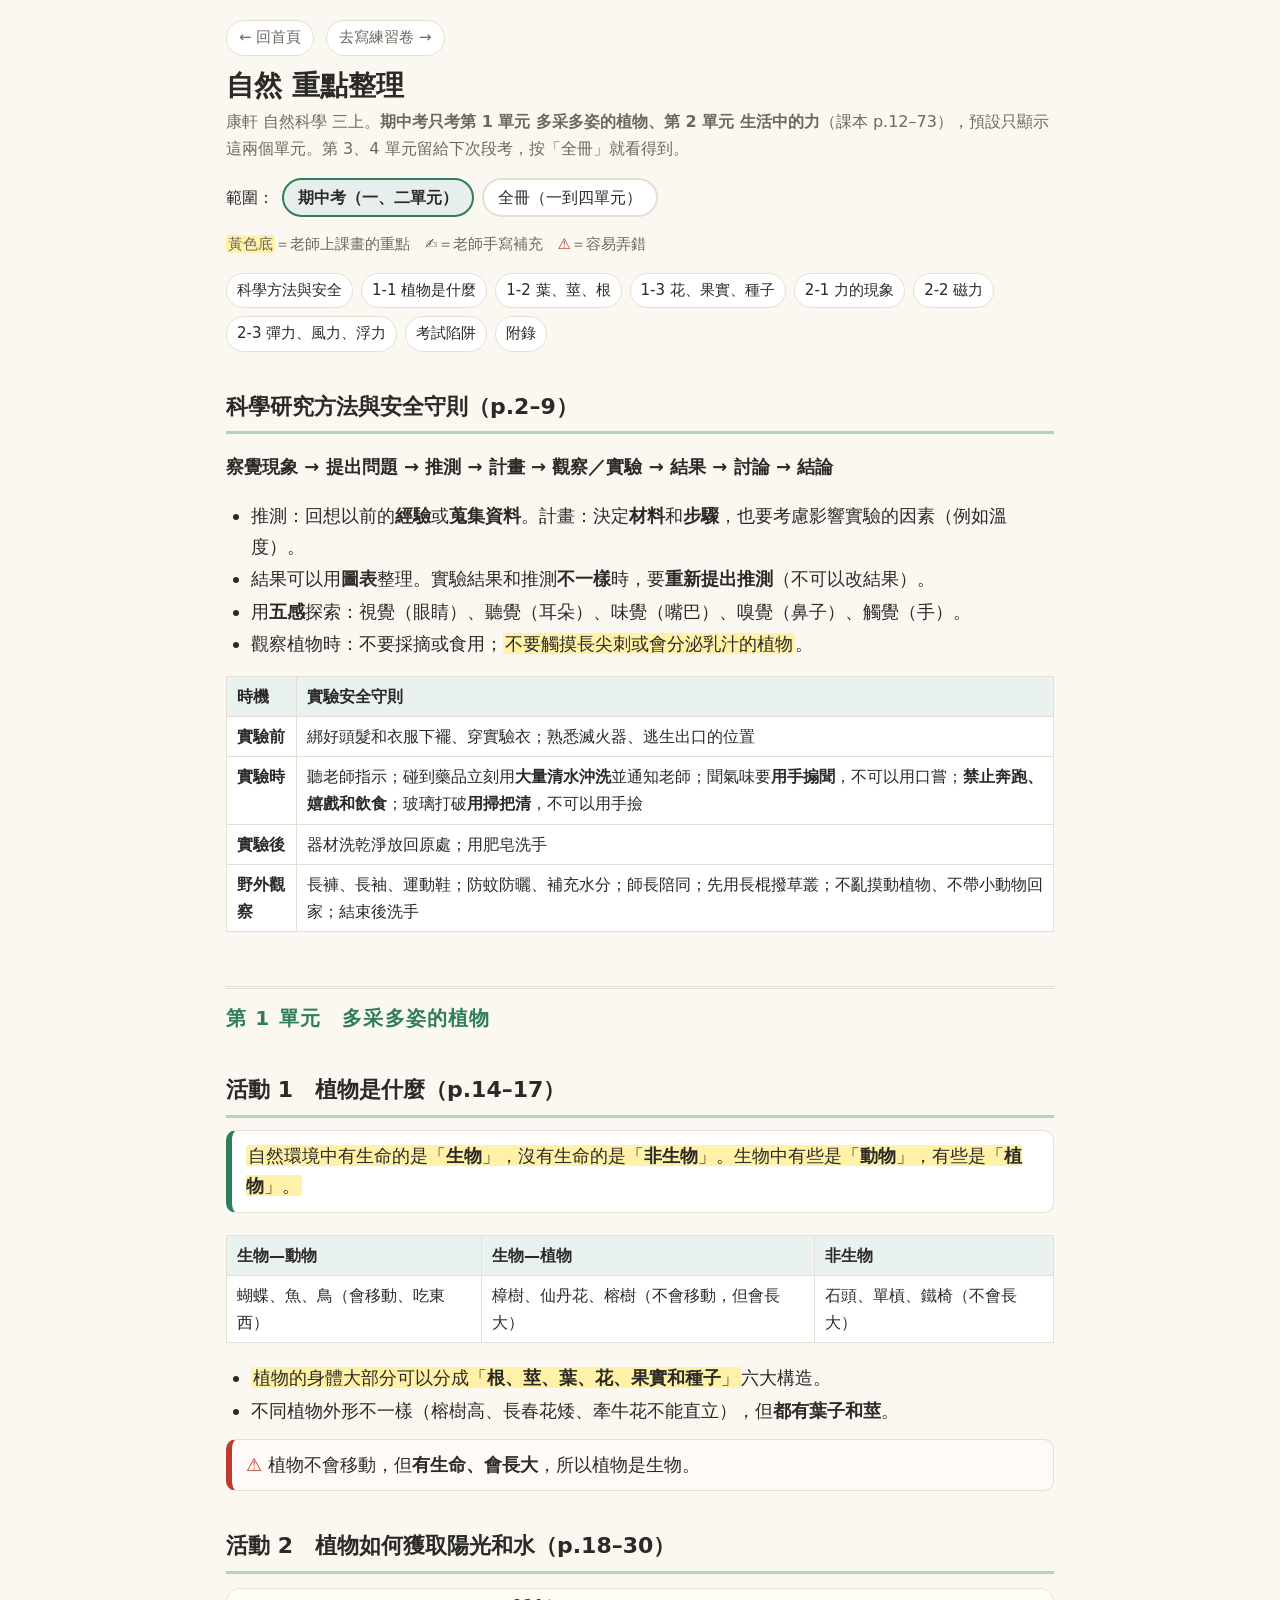
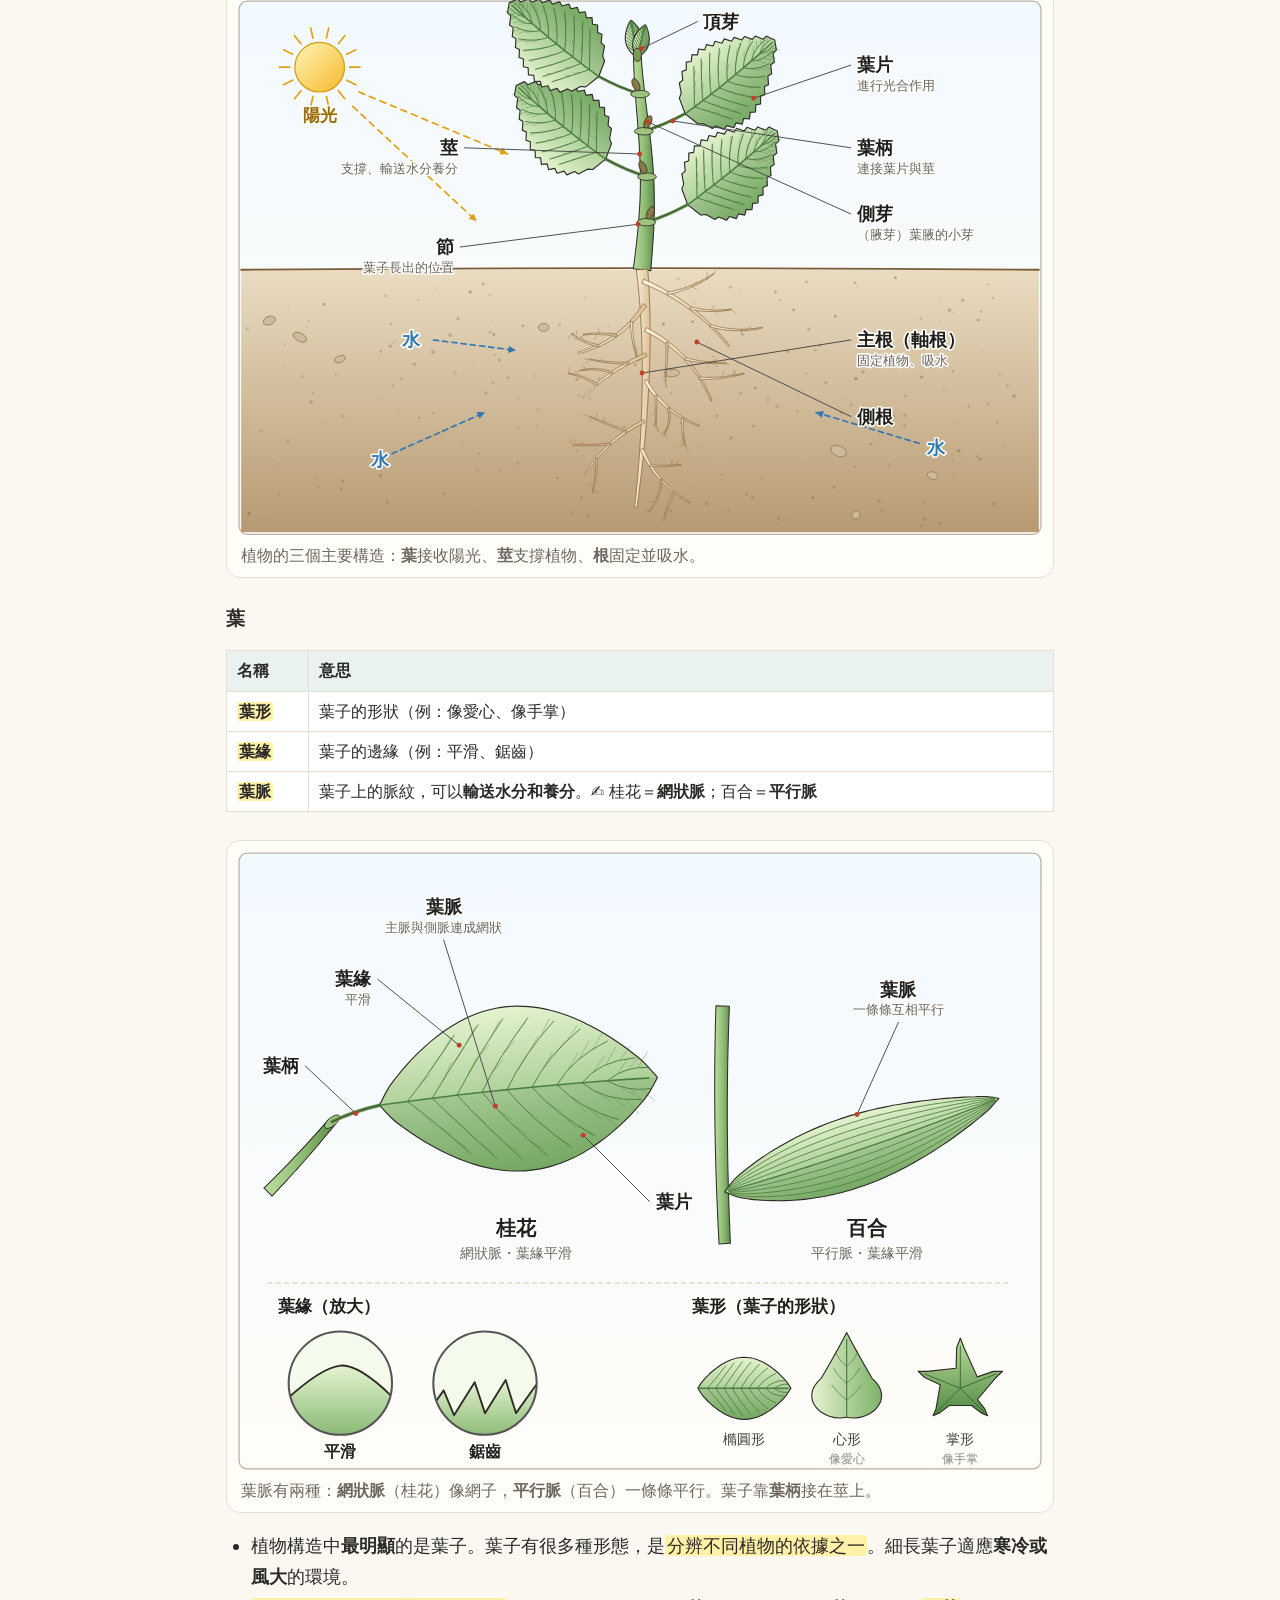
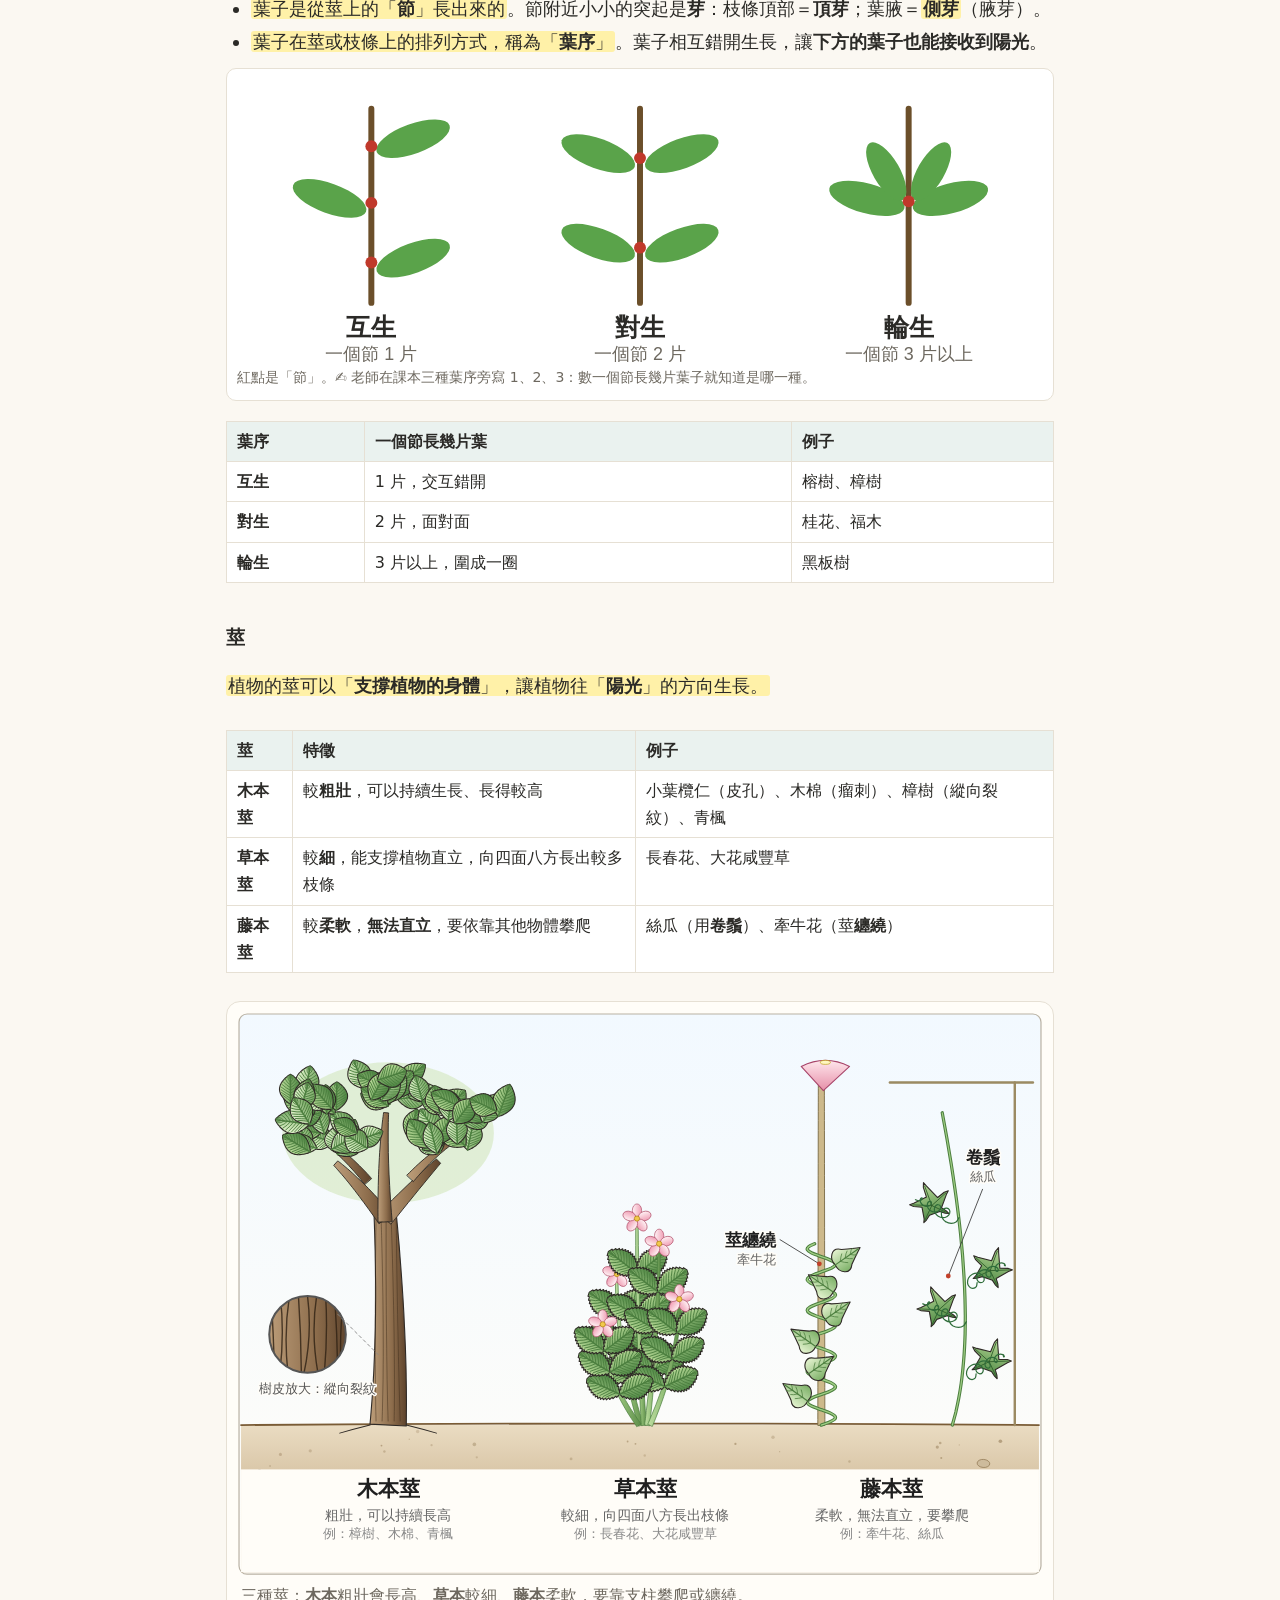
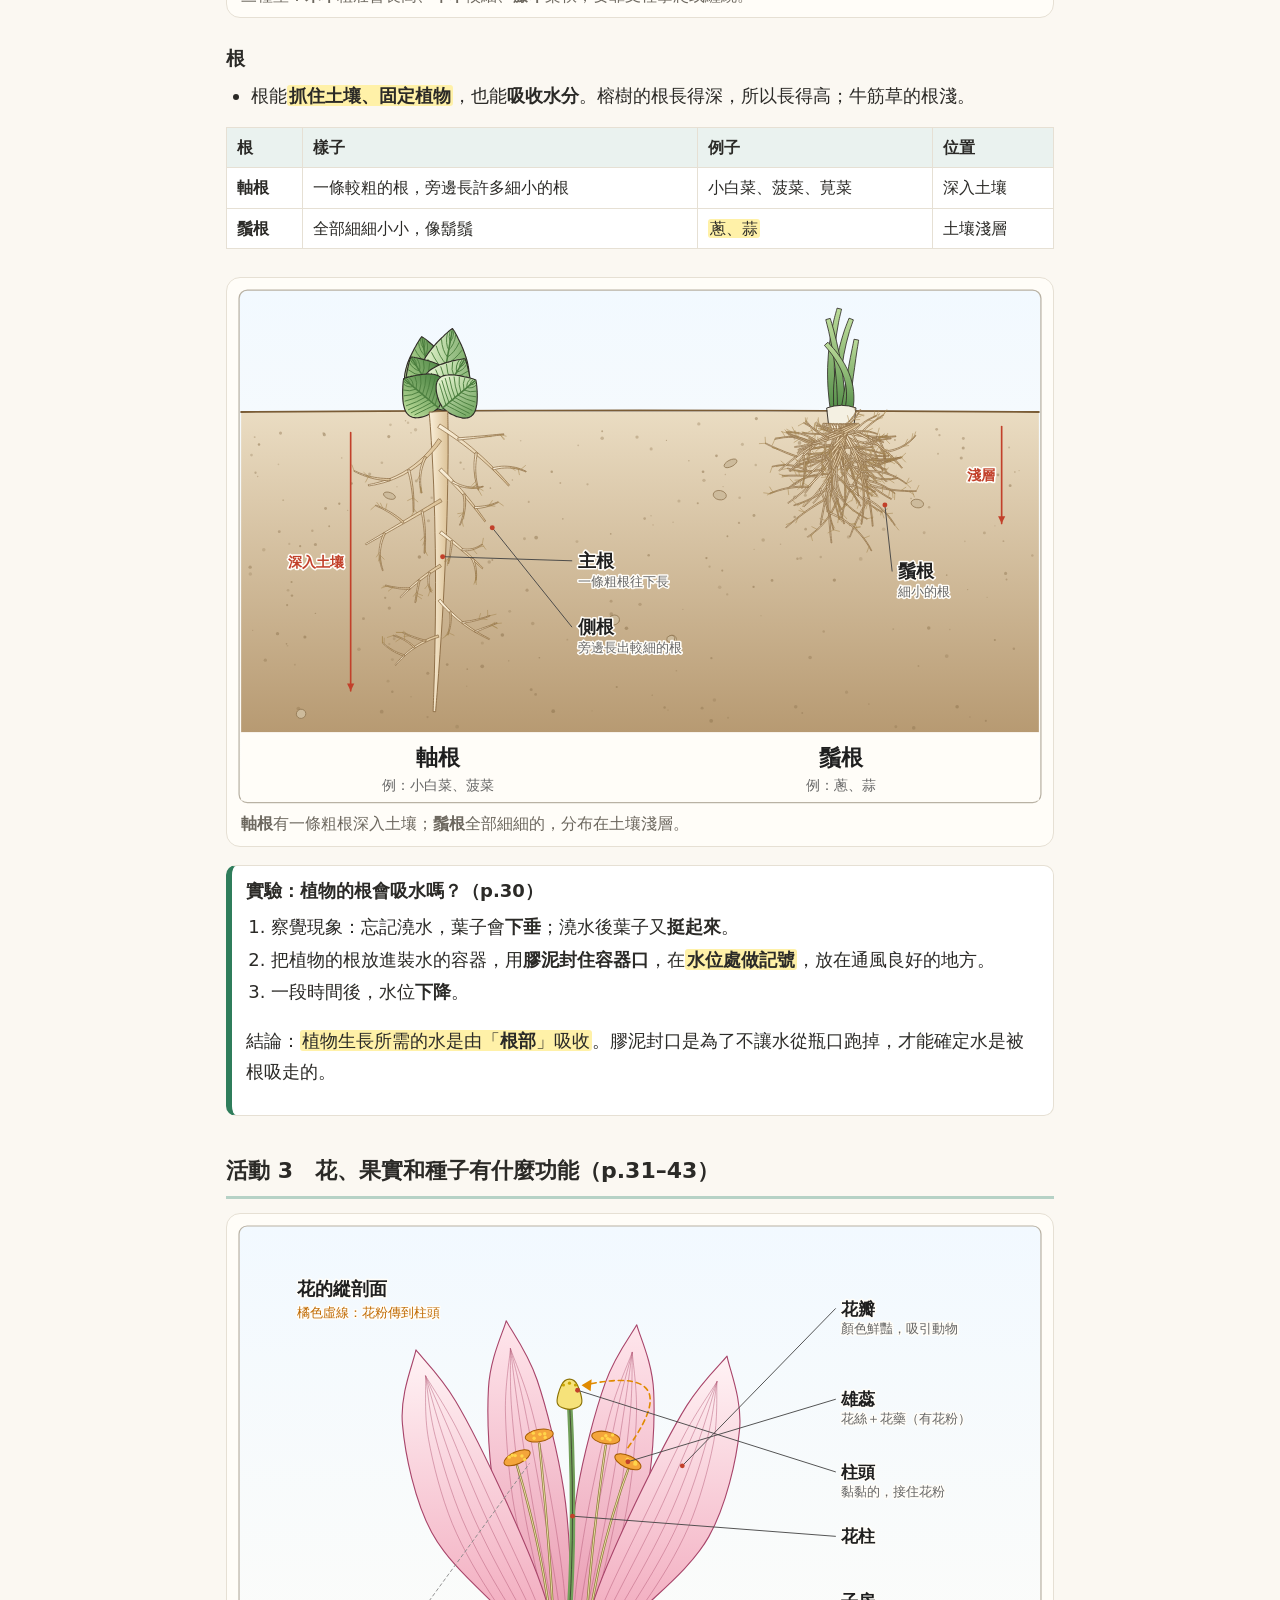
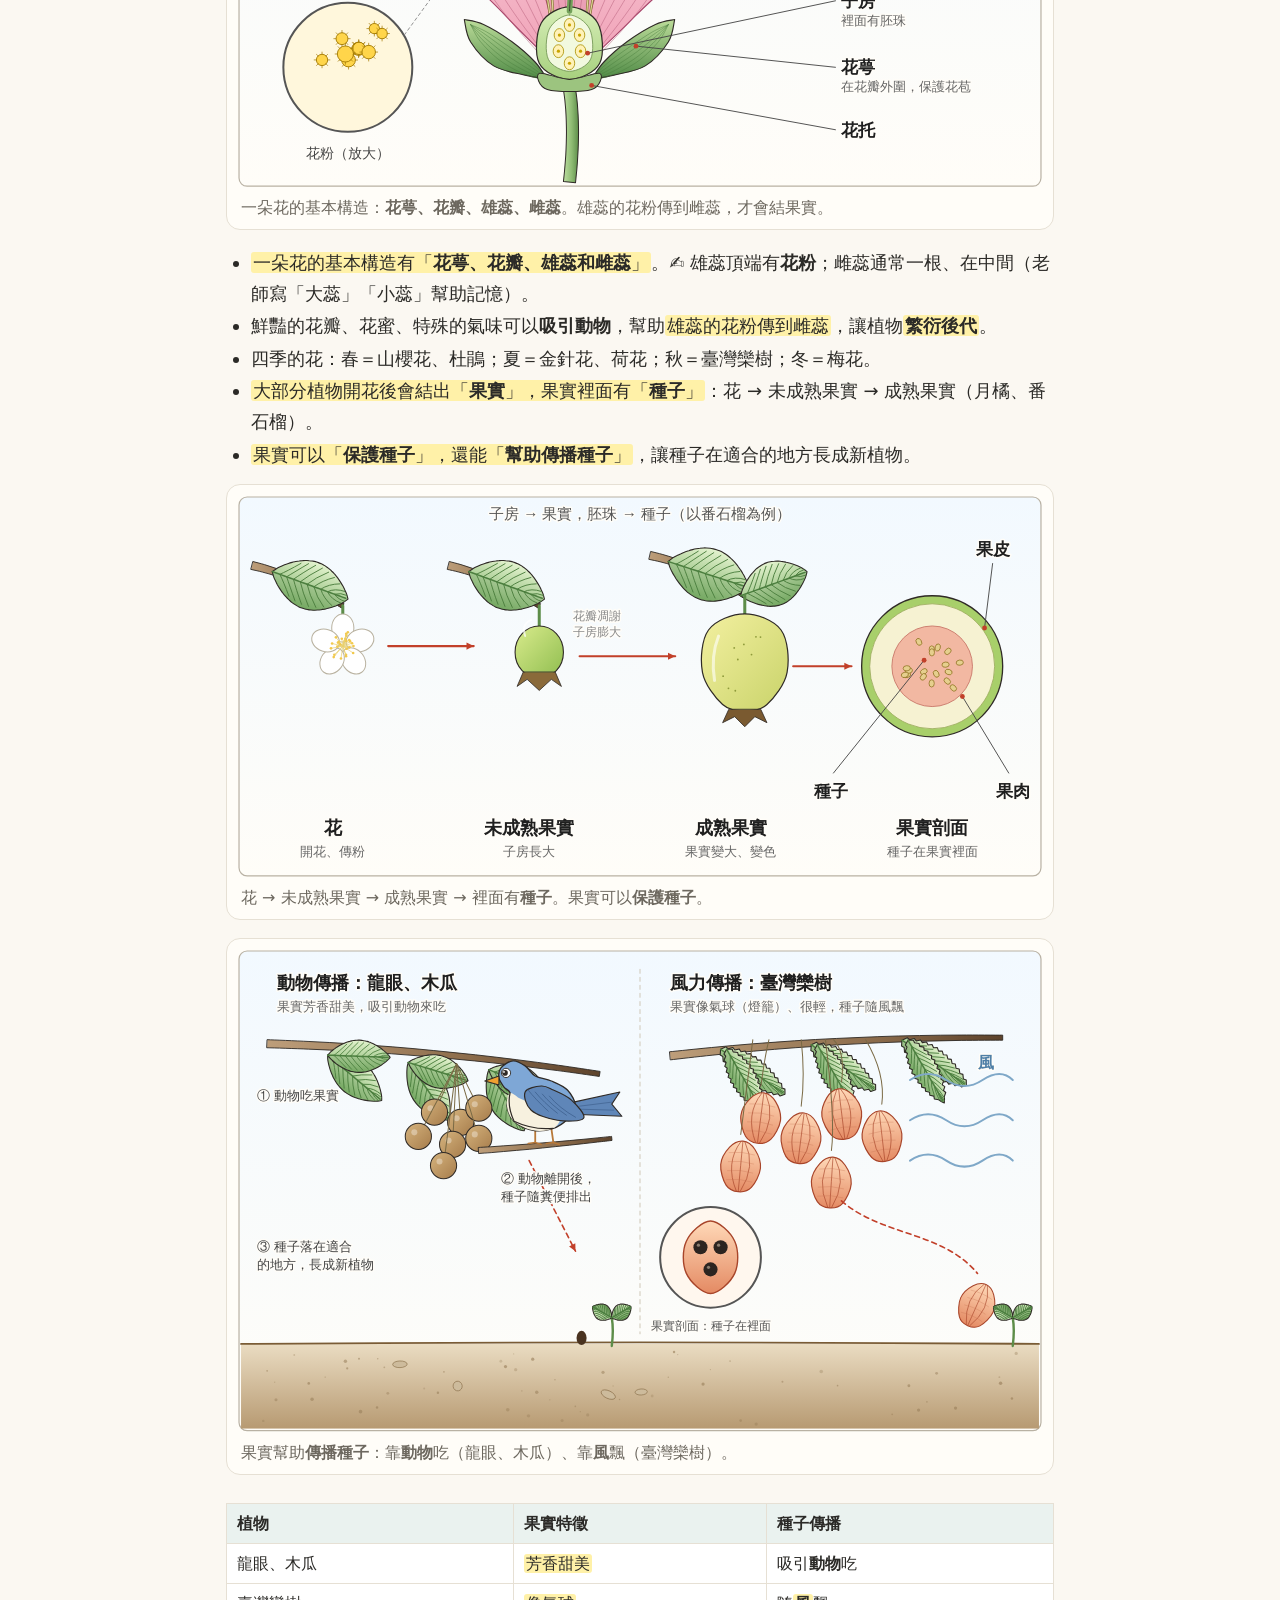
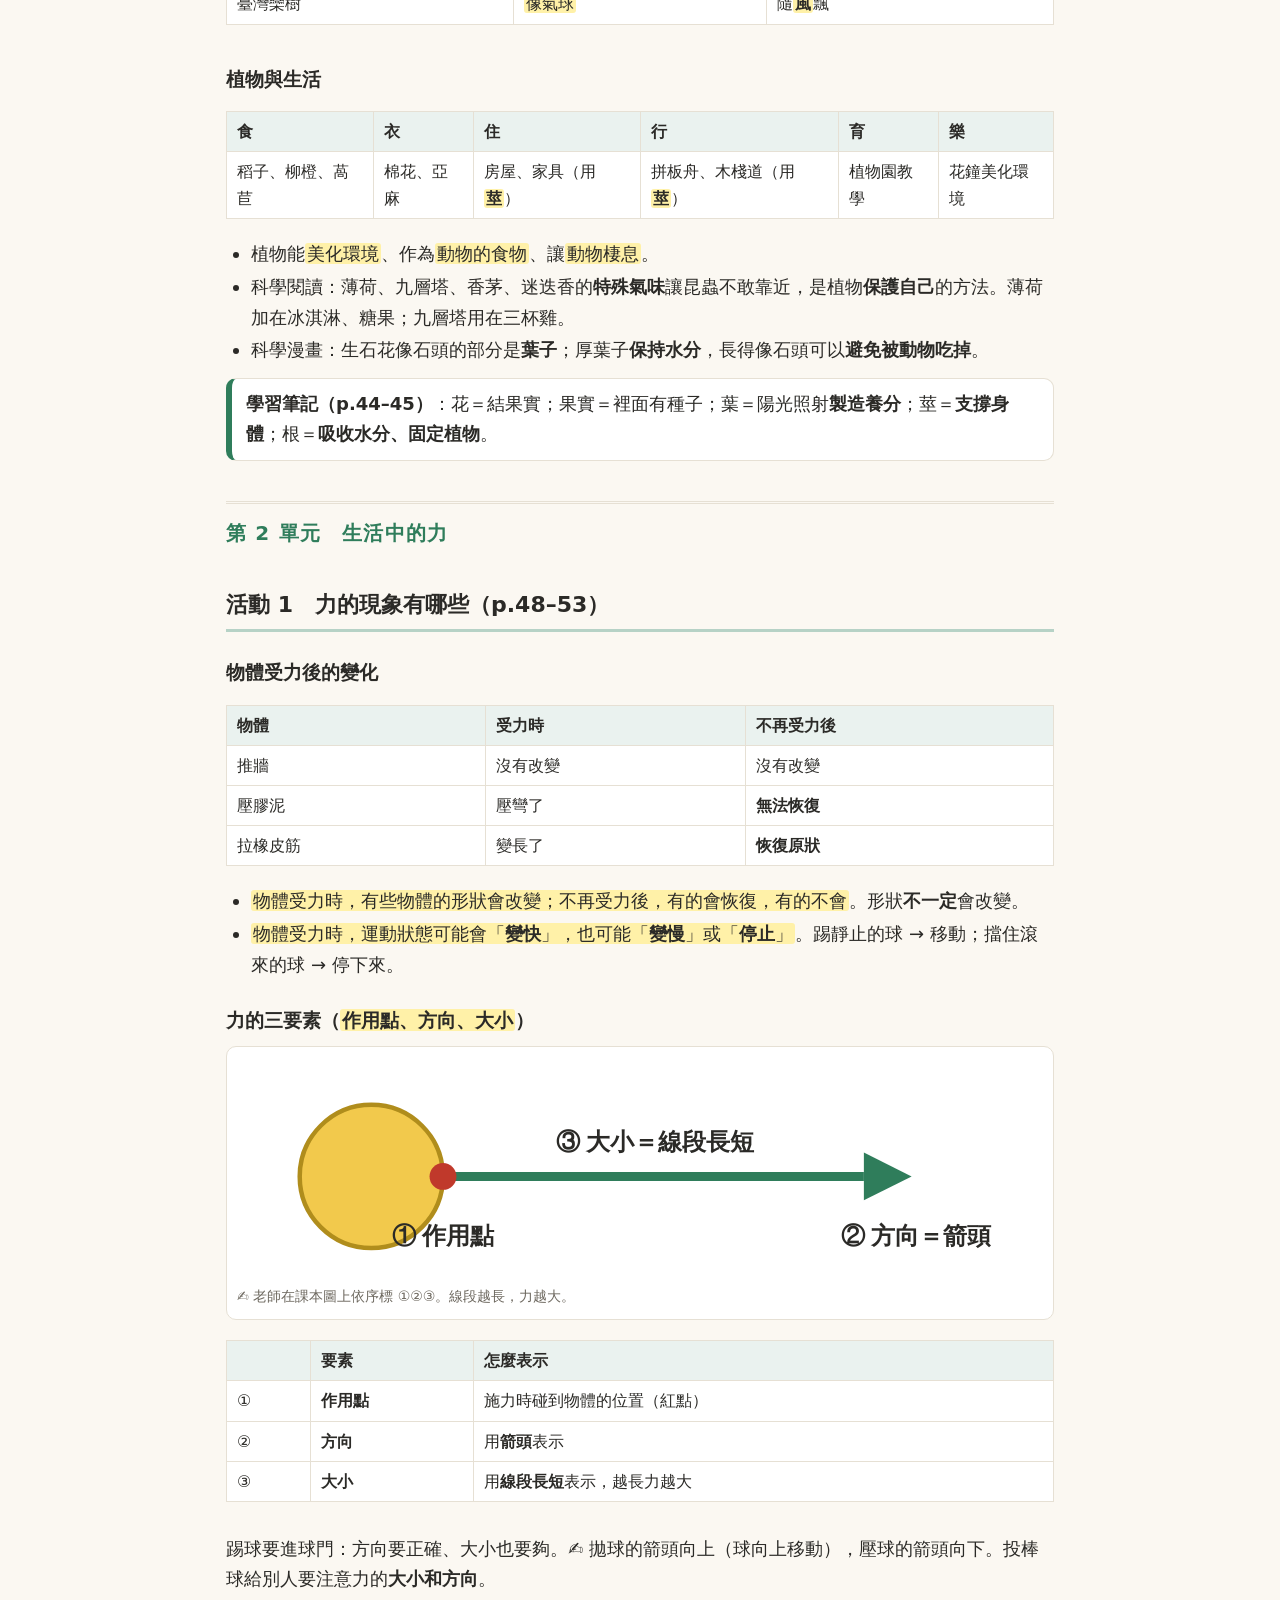
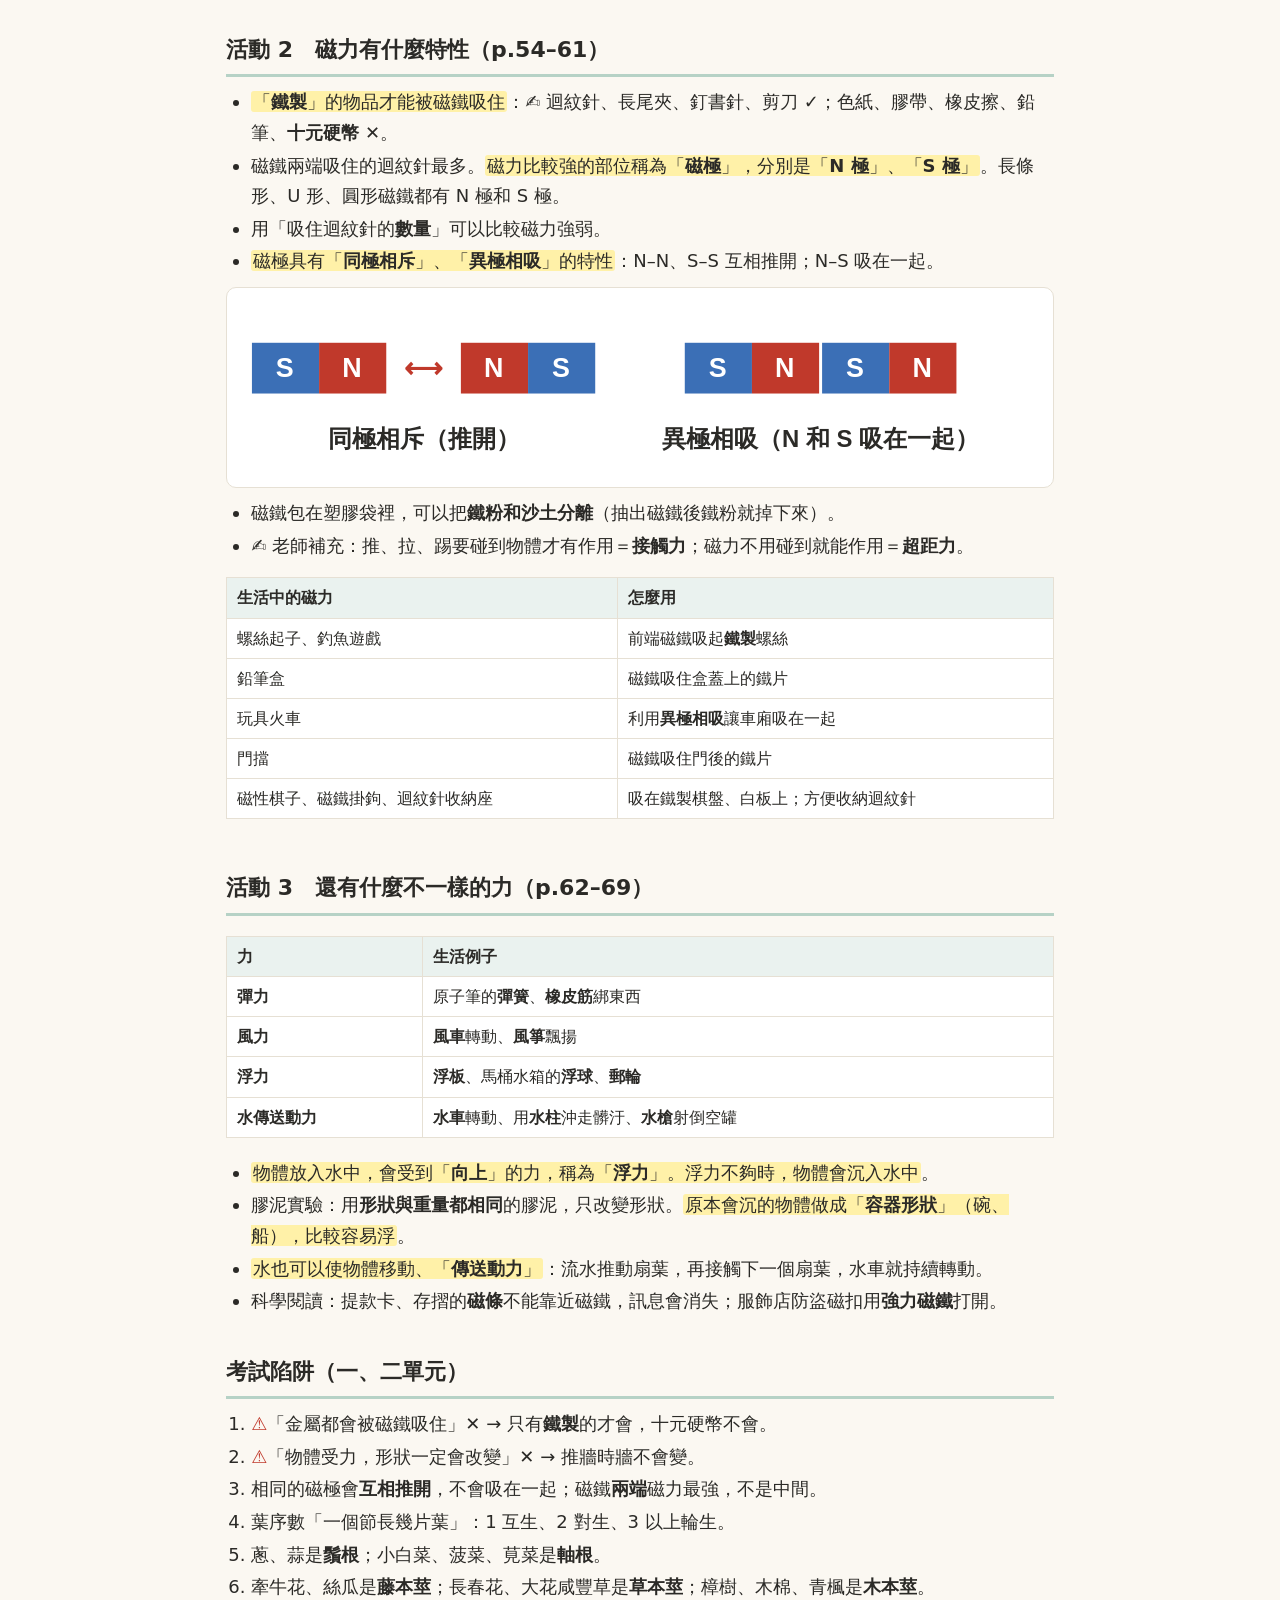
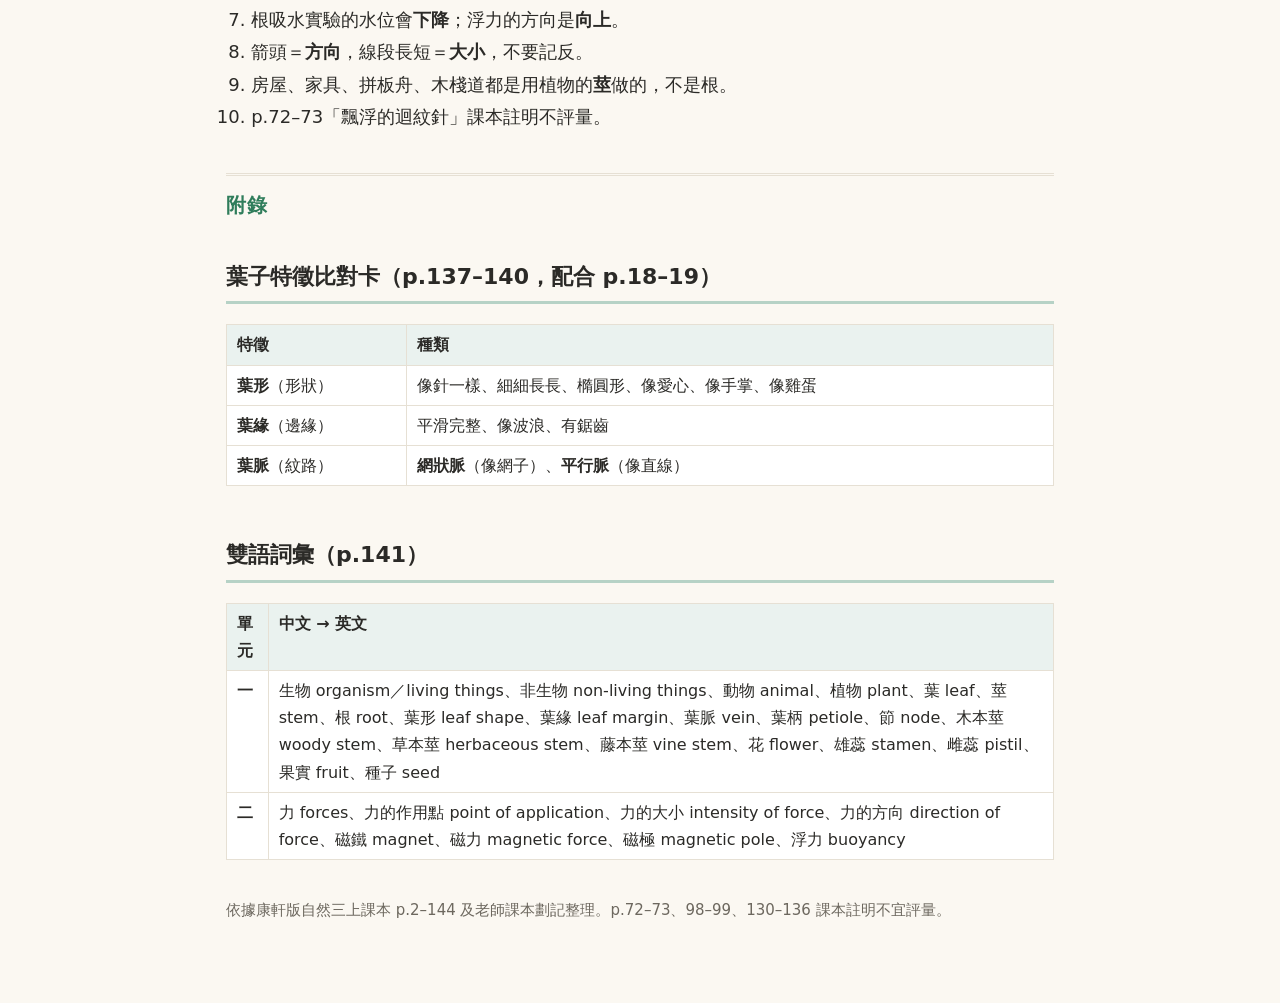
==== science/notes.html @ 2ee11d0b "自然：重畫種子傳播圖中的小鳥（站在枝上、朝向龍眼） Co-Authored-By: Claude Sonnet 5.5 <noreply@anthropic.com> Claude-Session: " ====
<!doctype html>
<html lang="zh-Hant">
<head>
<meta charset="utf-8">
<meta name="viewport" content="width=device-width, initial-scale=1">
<title>自然 重點整理｜三上期中考</title>
<link rel="stylesheet" href="../assets/style.css">
</head>
<body class="science s12">
<div class="wrap notes">
  <header class="top"><a class="home" href="../index.html">← 回首頁</a><a class="home" href="quiz.html">去寫練習卷 →</a></header>
  <h1>自然 重點整理</h1>
  <p class="sub">康軒 自然科學 三上。<b>期中考只考第 1 單元 多采多姿的植物、第 2 單元 生活中的力</b>（課本 p.12–73），預設只顯示這兩個單元。第 3、4 單元留給下次段考，按「全冊」就看得到。</p>
  <div class="scope" role="group" aria-label="範圍"><span>範圍：</span><button type="button" data-s="12" aria-pressed="true">期中考（一、二單元）</button><button type="button" data-s="all" aria-pressed="false">全冊（一到四單元）</button></div>
  <p class="legend"><span class="hl">黃色底</span>＝老師上課畫的重點　✍️＝老師手寫補充　<span class="star">⚠</span>＝容易弄錯</p>
  <nav class="toc">
    <a href="#method">科學方法與安全</a><a href="#u1a1">1-1 植物是什麼</a><a href="#u1a2">1-2 葉、莖、根</a><a href="#u1a3">1-3 花、果實、種子</a>
    <a href="#u2a1">2-1 力的現象</a><a href="#u2a2">2-2 磁力</a><a href="#u2a3">2-3 彈力、風力、浮力</a><a href="#traps">考試陷阱</a>
    <a class="later" href="#u3">第 3 單元 空氣</a><a class="later" href="#u4">第 4 單元 廚房</a><a href="#appendix">附錄</a>
  </nav>

  <h2 id="method">科學研究方法與安全守則（p.2–9）</h2>
  <p><b>察覺現象 → 提出問題 → 推測 → 計畫 → 觀察／實驗 → 結果 → 討論 → 結論</b></p>
  <ul>
    <li>推測：回想以前的<b>經驗</b>或<b>蒐集資料</b>。計畫：決定<b>材料</b>和<b>步驟</b>，也要考慮影響實驗的因素（例如溫度）。</li>
    <li>結果可以用<b>圖表</b>整理。實驗結果和推測<b>不一樣</b>時，要<b>重新提出推測</b>（不可以改結果）。</li>
    <li>用<b>五感</b>探索：視覺（眼睛）、聽覺（耳朵）、味覺（嘴巴）、嗅覺（鼻子）、觸覺（手）。</li>
    <li>觀察植物時：不要採摘或食用；<span class="hl">不要觸摸長尖刺或會分泌乳汁的植物</span>。</li>
  </ul>
  <div class="table-scroll"><table>
    <tr><th>時機</th><th>實驗安全守則</th></tr>
    <tr><td><b>實驗前</b></td><td>綁好頭髮和衣服下襬、穿實驗衣；熟悉滅火器、逃生出口的位置</td></tr>
    <tr><td><b>實驗時</b></td><td>聽老師指示；碰到藥品立刻用<b>大量清水沖洗</b>並通知老師；聞氣味要<b>用手搧聞</b>，不可以用口嘗；<b>禁止奔跑、嬉戲和飲食</b>；玻璃打破<b>用掃把清</b>，不可以用手撿</td></tr>
    <tr><td><b>實驗後</b></td><td>器材洗乾淨放回原處；用肥皂洗手</td></tr>
    <tr><td><b>野外觀察</b></td><td>長褲、長袖、運動鞋；防蚊防曬、補充水分；師長陪同；先用長棍撥草叢；不亂摸動植物、不帶小動物回家；結束後洗手</td></tr>
  </table></div>

  <div class="unit">第 1 單元　多采多姿的植物</div>

  <h2 id="u1a1">活動 1　植物是什麼（p.14–17）</h2>
  <div class="box"><span class="hl">自然環境中有生命的是「<b>生物</b>」，沒有生命的是「<b>非生物</b>」。生物中有些是「<b>動物</b>」，有些是「<b>植物</b>」。</span></div>
  <div class="table-scroll"><table>
    <tr><th>生物—動物</th><th>生物—植物</th><th>非生物</th></tr>
    <tr><td>蝴蝶、魚、鳥（會移動、吃東西）</td><td>樟樹、仙丹花、榕樹（不會移動，但會長大）</td><td>石頭、單槓、鐵椅（不會長大）</td></tr>
  </table></div>
  <ul>
    <li><span class="hl">植物的身體大部分可以分成「<b>根、莖、葉、花、果實和種子</b>」</span>六大構造。</li>
    <li>不同植物外形不一樣（榕樹高、長春花矮、牽牛花不能直立），但<b>都有葉子和莖</b>。</li>
  </ul>
  <div class="box warn"><span class="star">⚠</span> 植物不會移動，但<b>有生命、會長大</b>，所以植物是生物。</div>

  <h2 id="u1a2">活動 2　植物如何獲取陽光和水（p.18–30）</h2>
  <figure class="sketch">
    <p class="swipe-hint">← 手指左右滑動，看完整張圖 →</p>
    <div class="sketch-scroll"><!-- fig:plant-overview -->
<svg viewBox="0 0 780 520" xmlns="http://www.w3.org/2000/svg" role="img" aria-label="植物構造總覽：頂芽、葉片、葉柄、節、側芽、莖、主根、側根"><defs><linearGradient id="ov-lf" x1="0" y1="0" x2="0" y2="1"><stop offset="0" stop-color="#e4f3cf"/><stop offset="1" stop-color="#7db168"/></linearGradient><linearGradient id="ov-lf2" x1="0" y1="0" x2="0" y2="1"><stop offset="0" stop-color="#bcdc9a"/><stop offset="1" stop-color="#4f8a45"/></linearGradient><linearGradient id="ov-stg" x1="0" y1="0" x2="1" y2="0"><stop offset="0" stop-color="#bddea1"/><stop offset="0.55" stop-color="#8ebb73"/><stop offset="1" stop-color="#5d8d49"/></linearGradient><linearGradient id="ov-bark" x1="0" y1="0" x2="1" y2="0"><stop offset="0" stop-color="#bd9e7a"/><stop offset="0.6" stop-color="#8d6d4c"/><stop offset="1" stop-color="#5d432c"/></linearGradient><linearGradient id="ov-root" x1="0" y1="0" x2="1" y2="0"><stop offset="0" stop-color="#fbf0da"/><stop offset="1" stop-color="#dcc297"/></linearGradient><linearGradient id="ov-soil" x1="0" y1="0" x2="0" y2="1"><stop offset="0" stop-color="#eadcc2"/><stop offset="1" stop-color="#b79a72"/></linearGradient><linearGradient id="ov-pk" x1="0" y1="0" x2="0" y2="1"><stop offset="0" stop-color="#fff3f5"/><stop offset="1" stop-color="#f0a0b6"/></linearGradient><linearGradient id="ov-pk2" x1="0" y1="0" x2="0" y2="1"><stop offset="0" stop-color="#ffe6ec"/><stop offset="1" stop-color="#e690a9"/></linearGradient><linearGradient id="ov-sun" x1="0" y1="0" x2="1" y2="1"><stop offset="0" stop-color="#fff6b8"/><stop offset="1" stop-color="#f5b82a"/></linearGradient><linearGradient id="ov-gua" x1="0" y1="0" x2="1" y2="1"><stop offset="0" stop-color="#d9eb8c"/><stop offset="1" stop-color="#8fbd4f"/></linearGradient><linearGradient id="ov-gua2" x1="0" y1="0" x2="1" y2="1"><stop offset="0" stop-color="#f3f0a0"/><stop offset="1" stop-color="#c9d36a"/></linearGradient><linearGradient id="ov-lan" x1="0" y1="0" x2="0" y2="1"><stop offset="0" stop-color="#ffd9b8"/><stop offset="1" stop-color="#e48a63"/></linearGradient><linearGradient id="ov-lon" x1="0" y1="0" x2="1" y2="1"><stop offset="0" stop-color="#d6b47e"/><stop offset="1" stop-color="#a67c4b"/></linearGradient><linearGradient id="ov-ov" x1="0" y1="0" x2="0" y2="1"><stop offset="0" stop-color="#d7eeb8"/><stop offset="1" stop-color="#a7d07e"/></linearGradient><linearGradient id="ov-sky" x1="0" y1="0" x2="0" y2="1"><stop offset="0" stop-color="#f2f9ff"/><stop offset="1" stop-color="#fffdf8"/></linearGradient></defs><rect x="2" y="2" width="776" height="516" rx="8" fill="url(#ov-sky)" stroke="#b9b2a4" stroke-width="1.2"/><rect x="4" y="262" width="772" height="254" fill="url(#ov-soil)"/><circle cx="189.8" cy="400.8" r="1.0" fill="#8f7550" opacity="0.43"/><circle cx="486.1" cy="284.0" r="0.6" fill="#8f7550" opacity="0.50"/><circle cx="206.1" cy="325.2" r="1.8" fill="#8f7550" opacity="0.39"/><circle cx="647.1" cy="384.2" r="1.4" fill="#8f7550" opacity="0.30"/><circle cx="493.0" cy="479.8" r="1.2" fill="#8f7550" opacity="0.47"/><circle cx="521.0" cy="283.6" r="1.5" fill="#8f7550" opacity="0.43"/><circle cx="238.2" cy="275.6" r="1.6" fill="#8f7550" opacity="0.39"/><circle cx="557.2" cy="482.4" r="1.5" fill="#8f7550" opacity="0.53"/><circle cx="309.8" cy="463.4" r="1.1" fill="#8f7550" opacity="0.53"/><circle cx="679.5" cy="291.8" r="0.8" fill="#8f7550" opacity="0.32"/><circle cx="745.6" cy="374.4" r="1.4" fill="#8f7550" opacity="0.34"/><circle cx="395.5" cy="362.2" r="1.0" fill="#8f7550" opacity="0.43"/><circle cx="454.4" cy="488.6" r="1.4" fill="#8f7550" opacity="0.53"/><circle cx="662.3" cy="509.8" r="1.4" fill="#8f7550" opacity="0.30"/><circle cx="665.5" cy="503.4" r="1.7" fill="#8f7550" opacity="0.42"/><circle cx="553.4" cy="319.5" r="1.6" fill="#8f7550" opacity="0.42"/><circle cx="225.7" cy="283.5" r="1.6" fill="#8f7550" opacity="0.55"/><circle cx="75.6" cy="463.3" r="1.1" fill="#8f7550" opacity="0.30"/><circle cx="232.5" cy="455.6" r="1.6" fill="#8f7550" opacity="0.26"/><circle cx="477.5" cy="279.0" r="1.5" fill="#8f7550" opacity="0.35"/><circle cx="681.0" cy="507.3" r="1.2" fill="#8f7550" opacity="0.55"/><circle cx="244.6" cy="286.8" r="1.3" fill="#8f7550" opacity="0.26"/><circle cx="158.8" cy="367.5" r="1.3" fill="#8f7550" opacity="0.30"/><circle cx="40.4" cy="479.7" r="1.0" fill="#8f7550" opacity="0.54"/><circle cx="693.0" cy="360.2" r="1.2" fill="#8f7550" opacity="0.41"/><circle cx="499.9" cy="413.3" r="1.3" fill="#8f7550" opacity="0.44"/><circle cx="726.6" cy="391.7" r="1.1" fill="#8f7550" opacity="0.47"/><circle cx="189.6" cy="341.5" r="1.8" fill="#8f7550" opacity="0.41"/><circle cx="427.0" cy="270.8" r="1.1" fill="#8f7550" opacity="0.42"/><circle cx="23.3" cy="418.3" r="1.4" fill="#8f7550" opacity="0.27"/><circle cx="487.3" cy="381.8" r="1.4" fill="#8f7550" opacity="0.36"/><circle cx="548.1" cy="448.1" r="0.6" fill="#8f7550" opacity="0.27"/><circle cx="524.5" cy="503.0" r="0.9" fill="#8f7550" opacity="0.39"/><circle cx="460.8" cy="346.1" r="1.0" fill="#8f7550" opacity="0.34"/><circle cx="290.0" cy="413.3" r="1.0" fill="#8f7550" opacity="0.36"/><circle cx="598.0" cy="274.6" r="1.3" fill="#8f7550" opacity="0.47"/><circle cx="244.9" cy="322.3" r="1.6" fill="#8f7550" opacity="0.32"/><circle cx="151.2" cy="374.2" r="1.4" fill="#8f7550" opacity="0.28"/><circle cx="254.0" cy="349.4" r="1.6" fill="#8f7550" opacity="0.38"/><circle cx="661.6" cy="309.3" r="1.0" fill="#8f7550" opacity="0.45"/><circle cx="684.1" cy="378.1" r="0.9" fill="#8f7550" opacity="0.29"/><circle cx="412.6" cy="314.6" r="1.6" fill="#8f7550" opacity="0.50"/><circle cx="148.3" cy="336.0" r="1.6" fill="#8f7550" opacity="0.44"/><circle cx="624.0" cy="352.2" r="0.8" fill="#8f7550" opacity="0.34"/><circle cx="614.5" cy="334.2" r="1.0" fill="#8f7550" opacity="0.38"/><circle cx="328.7" cy="367.9" r="1.7" fill="#8f7550" opacity="0.30"/><circle cx="11.6" cy="498.2" r="1.7" fill="#8f7550" opacity="0.55"/><circle cx="339.8" cy="499.8" r="1.7" fill="#8f7550" opacity="0.32"/><circle cx="577.6" cy="472.2" r="1.4" fill="#8f7550" opacity="0.41"/><circle cx="228.8" cy="351.2" r="0.9" fill="#8f7550" opacity="0.27"/><circle cx="457.7" cy="338.0" r="1.6" fill="#8f7550" opacity="0.26"/><circle cx="698.4" cy="437.3" r="1.7" fill="#8f7550" opacity="0.52"/><circle cx="695.4" cy="408.8" r="0.6" fill="#8f7550" opacity="0.47"/><circle cx="139.3" cy="341.2" r="1.4" fill="#8f7550" opacity="0.41"/><circle cx="324.1" cy="497.1" r="1.3" fill="#8f7550" opacity="0.35"/><circle cx="200.9" cy="478.2" r="1.2" fill="#8f7550" opacity="0.48"/><circle cx="276.8" cy="316.1" r="1.2" fill="#8f7550" opacity="0.50"/><circle cx="138.9" cy="461.2" r="1.7" fill="#8f7550" opacity="0.49"/><circle cx="637.2" cy="269.8" r="1.4" fill="#8f7550" opacity="0.51"/><circle cx="46.1" cy="334.2" r="0.9" fill="#8f7550" opacity="0.41"/><circle cx="331.2" cy="383.4" r="1.5" fill="#8f7550" opacity="0.25"/><circle cx="49.9" cy="299.0" r="0.7" fill="#8f7550" opacity="0.27"/><circle cx="752.7" cy="476.5" r="0.7" fill="#8f7550" opacity="0.40"/><circle cx="249.3" cy="344.8" r="1.0" fill="#8f7550" opacity="0.44"/><circle cx="456.2" cy="356.0" r="0.8" fill="#8f7550" opacity="0.35"/><circle cx="102.5" cy="403.5" r="1.5" fill="#8f7550" opacity="0.36"/><circle cx="69.0" cy="311.6" r="1.0" fill="#8f7550" opacity="0.43"/><circle cx="605.9" cy="360.8" r="1.6" fill="#8f7550" opacity="0.44"/><circle cx="337.7" cy="358.9" r="1.2" fill="#8f7550" opacity="0.46"/><circle cx="329.3" cy="437.4" r="1.2" fill="#8f7550" opacity="0.32"/><circle cx="417.4" cy="437.6" r="0.7" fill="#8f7550" opacity="0.38"/><circle cx="333.4" cy="482.6" r="1.7" fill="#8f7550" opacity="0.36"/><circle cx="694.0" cy="461.0" r="0.9" fill="#8f7550" opacity="0.39"/><circle cx="102.1" cy="466.4" r="1.4" fill="#8f7550" opacity="0.52"/><circle cx="613.4" cy="430.9" r="1.5" fill="#8f7550" opacity="0.42"/><circle cx="86.8" cy="411.4" r="0.6" fill="#8f7550" opacity="0.29"/><circle cx="599.6" cy="278.8" r="0.7" fill="#8f7550" opacity="0.28"/><circle cx="680.7" cy="311.7" r="0.6" fill="#8f7550" opacity="0.50"/><circle cx="100.7" cy="473.9" r="1.4" fill="#8f7550" opacity="0.50"/><circle cx="735.6" cy="409.3" r="1.6" fill="#8f7550" opacity="0.26"/><circle cx="594.3" cy="392.8" r="1.5" fill="#8f7550" opacity="0.28"/><circle cx="580.2" cy="496.0" r="0.7" fill="#8f7550" opacity="0.35"/><circle cx="438.9" cy="470.0" r="0.9" fill="#8f7550" opacity="0.30"/><circle cx="199.0" cy="418.3" r="1.5" fill="#8f7550" opacity="0.37"/><circle cx="288.7" cy="364.8" r="1.0" fill="#8f7550" opacity="0.38"/><circle cx="71.6" cy="390.1" r="1.8" fill="#8f7550" opacity="0.37"/><circle cx="579.0" cy="307.2" r="1.4" fill="#8f7550" opacity="0.48"/><circle cx="522.8" cy="394.2" r="1.2" fill="#8f7550" opacity="0.44"/><circle cx="693.6" cy="304.4" r="0.7" fill="#8f7550" opacity="0.47"/><circle cx="708.3" cy="394.2" r="1.1" fill="#8f7550" opacity="0.47"/><circle cx="150.2" cy="333.2" r="0.8" fill="#8f7550" opacity="0.43"/><circle cx="248.5" cy="324.7" r="1.4" fill="#8f7550" opacity="0.54"/><circle cx="234.0" cy="440.1" r="1.1" fill="#8f7550" opacity="0.51"/><circle cx="454.7" cy="333.2" r="0.9" fill="#8f7550" opacity="0.26"/><circle cx="374.3" cy="361.4" r="0.8" fill="#8f7550" opacity="0.36"/><circle cx="254.0" cy="456.9" r="0.8" fill="#8f7550" opacity="0.55"/><circle cx="374.4" cy="414.2" r="1.2" fill="#8f7550" opacity="0.50"/><circle cx="635.7" cy="403.9" r="1.2" fill="#8f7550" opacity="0.47"/><circle cx="662.5" cy="365.7" r="1.5" fill="#8f7550" opacity="0.54"/><circle cx="365.1" cy="324.0" r="0.9" fill="#8f7550" opacity="0.47"/><circle cx="524.0" cy="501.9" r="1.6" fill="#8f7550" opacity="0.32"/><circle cx="152.9" cy="331.1" r="0.8" fill="#8f7550" opacity="0.46"/><circle cx="664.0" cy="487.5" r="0.9" fill="#8f7550" opacity="0.51"/><circle cx="247.5" cy="371.3" r="1.5" fill="#8f7550" opacity="0.28"/><circle cx="78.8" cy="471.5" r="1.0" fill="#8f7550" opacity="0.36"/><circle cx="451.3" cy="432.8" r="0.6" fill="#8f7550" opacity="0.35"/><circle cx="341.3" cy="386.6" r="0.9" fill="#8f7550" opacity="0.43"/><circle cx="737.9" cy="363.4" r="1.3" fill="#8f7550" opacity="0.29"/><circle cx="217.9" cy="430.4" r="0.7" fill="#8f7550" opacity="0.52"/><circle cx="702.3" cy="291.6" r="1.7" fill="#8f7550" opacity="0.36"/><circle cx="598.1" cy="452.8" r="1.0" fill="#8f7550" opacity="0.45"/><circle cx="507.7" cy="464.7" r="0.9" fill="#8f7550" opacity="0.48"/><circle cx="742.5" cy="432.2" r="1.2" fill="#8f7550" opacity="0.28"/><circle cx="385.3" cy="353.9" r="1.5" fill="#8f7550" opacity="0.45"/><circle cx="440.7" cy="312.4" r="1.4" fill="#8f7550" opacity="0.44"/><circle cx="144.8" cy="485.1" r="1.4" fill="#8f7550" opacity="0.29"/><circle cx="719.9" cy="302.5" r="1.0" fill="#8f7550" opacity="0.47"/><circle cx="464.4" cy="403.4" r="1.4" fill="#8f7550" opacity="0.39"/><circle cx="246.7" cy="311.0" r="0.7" fill="#8f7550" opacity="0.46"/><circle cx="584.4" cy="400.5" r="1.5" fill="#8f7550" opacity="0.36"/><circle cx="211.1" cy="361.5" r="1.6" fill="#8f7550" opacity="0.26"/><circle cx="393.6" cy="328.3" r="1.5" fill="#8f7550" opacity="0.36"/><circle cx="262.3" cy="366.4" r="1.2" fill="#8f7550" opacity="0.48"/><circle cx="277.6" cy="474.6" r="0.7" fill="#8f7550" opacity="0.33"/><circle cx="84.1" cy="295.5" r="1.5" fill="#8f7550" opacity="0.47"/><circle cx="149.2" cy="314.2" r="1.1" fill="#8f7550" opacity="0.47"/><circle cx="631.2" cy="450.7" r="1.3" fill="#8f7550" opacity="0.29"/><circle cx="312.4" cy="315.2" r="1.2" fill="#8f7550" opacity="0.42"/><circle cx="162.4" cy="329.0" r="1.5" fill="#8f7550" opacity="0.26"/><circle cx="621.6" cy="485.5" r="1.7" fill="#8f7550" opacity="0.36"/><circle cx="430.2" cy="410.3" r="1.4" fill="#8f7550" opacity="0.54"/><circle cx="532.6" cy="341.1" r="1.6" fill="#8f7550" opacity="0.40"/><circle cx="467.4" cy="445.3" r="0.6" fill="#8f7550" opacity="0.48"/><circle cx="513.7" cy="388.0" r="1.2" fill="#8f7550" opacity="0.39"/><circle cx="155.8" cy="397.2" r="0.6" fill="#8f7550" opacity="0.40"/><circle cx="501.5" cy="376.4" r="1.3" fill="#8f7550" opacity="0.54"/><circle cx="689.5" cy="301.1" r="1.6" fill="#8f7550" opacity="0.44"/><circle cx="46.7" cy="355.8" r="0.9" fill="#8f7550" opacity="0.27"/><circle cx="419.7" cy="494.9" r="1.0" fill="#8f7550" opacity="0.51"/><circle cx="538.7" cy="300.8" r="1.6" fill="#8f7550" opacity="0.43"/><circle cx="716.2" cy="442.7" r="1.5" fill="#8f7550" opacity="0.35"/><circle cx="624.3" cy="495.3" r="1.6" fill="#8f7550" opacity="0.38"/><circle cx="586.2" cy="386.3" r="0.7" fill="#8f7550" opacity="0.26"/><circle cx="67.5" cy="316.9" r="0.8" fill="#8f7550" opacity="0.40"/><circle cx="542.2" cy="399.1" r="1.1" fill="#8f7550" opacity="0.44"/><circle cx="240.8" cy="381.3" r="1.5" fill="#8f7550" opacity="0.37"/><circle cx="146.0" cy="487.5" r="1.5" fill="#8f7550" opacity="0.36"/><circle cx="291.4" cy="397.2" r="1.3" fill="#8f7550" opacity="0.32"/><circle cx="10.1" cy="319.0" r="1.5" fill="#8f7550" opacity="0.29"/><circle cx="359.4" cy="315.7" r="0.9" fill="#8f7550" opacity="0.30"/><circle cx="316.5" cy="309.1" r="0.6" fill="#8f7550" opacity="0.28"/><circle cx="136.5" cy="387.6" r="0.7" fill="#8f7550" opacity="0.26"/><circle cx="350.3" cy="367.5" r="1.4" fill="#8f7550" opacity="0.27"/><circle cx="316.1" cy="364.8" r="0.6" fill="#8f7550" opacity="0.54"/><circle cx="175.2" cy="291.0" r="1.2" fill="#8f7550" opacity="0.30"/><circle cx="483.6" cy="352.5" r="0.7" fill="#8f7550" opacity="0.27"/><circle cx="563.9" cy="335.1" r="1.5" fill="#8f7550" opacity="0.39"/><circle cx="720.8" cy="341.3" r="0.9" fill="#8f7550" opacity="0.33"/><circle cx="630.4" cy="421.5" r="1.0" fill="#8f7550" opacity="0.28"/><circle cx="529.4" cy="504.5" r="1.3" fill="#8f7550" opacity="0.25"/><circle cx="31.2" cy="290.1" r="0.8" fill="#8f7550" opacity="0.26"/><circle cx="49.2" cy="427.7" r="1.7" fill="#8f7550" opacity="0.31"/><circle cx="752.0" cy="384.4" r="1.6" fill="#8f7550" opacity="0.53"/><circle cx="726.2" cy="276.3" r="1.0" fill="#8f7550" opacity="0.43"/><circle cx="731.2" cy="289.4" r="1.0" fill="#8f7550" opacity="0.50"/><circle cx="95.6" cy="363.1" r="1.0" fill="#8f7550" opacity="0.45"/><circle cx="717.4" cy="310.6" r="1.5" fill="#8f7550" opacity="0.47"/><circle cx="646.4" cy="403.0" r="1.7" fill="#8f7550" opacity="0.36"/><circle cx="324.8" cy="324.0" r="1.5" fill="#8f7550" opacity="0.39"/><circle cx="213.9" cy="309.4" r="1.5" fill="#8f7550" opacity="0.43"/><circle cx="550.9" cy="362.4" r="1.2" fill="#8f7550" opacity="0.30"/><circle cx="551.0" cy="273.6" r="1.2" fill="#8f7550" opacity="0.48"/><circle cx="525.5" cy="291.7" r="0.9" fill="#8f7550" opacity="0.50"/><circle cx="498.8" cy="482.4" r="1.6" fill="#8f7550" opacity="0.38"/><circle cx="693.2" cy="446.8" r="1.0" fill="#8f7550" opacity="0.36"/><circle cx="63.1" cy="365.4" r="1.7" fill="#8f7550" opacity="0.28"/><circle cx="442.6" cy="294.9" r="0.7" fill="#8f7550" opacity="0.44"/><circle cx="191.9" cy="279.9" r="0.8" fill="#8f7550" opacity="0.44"/><circle cx="455.4" cy="270.8" r="0.9" fill="#8f7550" opacity="0.54"/><circle cx="176.1" cy="405.2" r="1.1" fill="#8f7550" opacity="0.48"/><circle cx="469.7" cy="460.4" r="1.2" fill="#8f7550" opacity="0.31"/><circle cx="143.7" cy="287.3" r="1.6" fill="#8f7550" opacity="0.28"/><circle cx="26.3" cy="503.8" r="0.8" fill="#8f7550" opacity="0.52"/><circle cx="73.5" cy="381.5" r="0.9" fill="#8f7550" opacity="0.50"/><circle cx="478.2" cy="424.6" r="1.5" fill="#8f7550" opacity="0.51"/><circle cx="272.4" cy="415.2" r="1.1" fill="#8f7550" opacity="0.28"/><circle cx="646.2" cy="413.0" r="1.6" fill="#8f7550" opacity="0.31"/><circle cx="419.9" cy="381.3" r="1.5" fill="#8f7550" opacity="0.27"/><circle cx="272.5" cy="386.2" r="0.7" fill="#8f7550" opacity="0.42"/><circle cx="569.8" cy="371.2" r="1.4" fill="#8f7550" opacity="0.43"/><circle cx="171.6" cy="353.5" r="1.8" fill="#8f7550" opacity="0.35"/><circle cx="337.2" cy="288.5" r="0.9" fill="#8f7550" opacity="0.30"/><circle cx="719.2" cy="445.2" r="1.6" fill="#8f7550" opacity="0.55"/><circle cx="475.7" cy="495.2" r="1.2" fill="#8f7550" opacity="0.38"/><circle cx="732.3" cy="488.4" r="1.7" fill="#8f7550" opacity="0.40"/><circle cx="598.9" cy="367.3" r="1.8" fill="#8f7550" opacity="0.53"/><circle cx="231.1" cy="495.9" r="0.8" fill="#8f7550" opacity="0.28"/><circle cx="559.9" cy="339.8" r="1.2" fill="#8f7550" opacity="0.44"/><circle cx="39.0" cy="449.8" r="0.9" fill="#8f7550" opacity="0.38"/><circle cx="271.4" cy="449.1" r="1.5" fill="#8f7550" opacity="0.34"/><ellipse cx="99.7" cy="348.5" rx="5.6" ry="3.2" fill="#cdbb9c" stroke="#8f7550" stroke-width="0.7" transform="rotate(-20.807306846689197 99.7 348.5)"/><ellipse cx="582.3" cy="437.5" rx="7.9" ry="5.0" fill="#cdbb9c" stroke="#8f7550" stroke-width="0.7" transform="rotate(22.568627730423778 582.3 437.5)"/><ellipse cx="296.7" cy="317.8" rx="5.2" ry="3.9" fill="#cdbb9c" stroke="#8f7550" stroke-width="0.7" transform="rotate(1.5564273291424406 296.7 317.8)"/><ellipse cx="420.8" cy="361.9" rx="7.4" ry="3.6" fill="#cdbb9c" stroke="#8f7550" stroke-width="0.7" transform="rotate(-2.2105182527796536 420.8 361.9)"/><ellipse cx="673.1" cy="461.2" rx="5.2" ry="3.5" fill="#cdbb9c" stroke="#8f7550" stroke-width="0.7" transform="rotate(18.40021022538894 673.1 461.2)"/><ellipse cx="31.4" cy="311.2" rx="6.1" ry="4.1" fill="#cdbb9c" stroke="#8f7550" stroke-width="0.7" transform="rotate(-20.056235812554945 31.4 311.2)"/><ellipse cx="60.8" cy="327.3" rx="7.1" ry="3.9" fill="#cdbb9c" stroke="#8f7550" stroke-width="0.7" transform="rotate(28.757379039660385 60.8 327.3)"/><ellipse cx="599.0" cy="499.4" rx="4.1" ry="3.4" fill="#cdbb9c" stroke="#8f7550" stroke-width="0.7" transform="rotate(-29.208721394771878 599.0 499.4)"/><path d="M4,262 Q390.0,259 776,262" fill="none" stroke="#7a5c36" stroke-width="1.8" stroke-linecap="round" stroke-linejoin="round" /><line x1="109.0" y1="66.0" x2="119.0" y2="66.0" stroke="#e2a010" stroke-width="1.6" stroke-linecap="round"/><line x1="106.1" y1="78.6" x2="115.1" y2="82.9" stroke="#e2a010" stroke-width="1.6" stroke-linecap="round"/><line x1="98.1" y1="88.7" x2="104.3" y2="96.5" stroke="#e2a010" stroke-width="1.6" stroke-linecap="round"/><line x1="86.5" y1="94.3" x2="88.7" y2="104.0" stroke="#e2a010" stroke-width="1.6" stroke-linecap="round"/><line x1="73.5" y1="94.3" x2="71.3" y2="104.0" stroke="#e2a010" stroke-width="1.6" stroke-linecap="round"/><line x1="61.9" y1="88.7" x2="55.7" y2="96.5" stroke="#e2a010" stroke-width="1.6" stroke-linecap="round"/><line x1="53.9" y1="78.6" x2="44.9" y2="82.9" stroke="#e2a010" stroke-width="1.6" stroke-linecap="round"/><line x1="51.0" y1="66.0" x2="41.0" y2="66.0" stroke="#e2a010" stroke-width="1.6" stroke-linecap="round"/><line x1="53.9" y1="53.4" x2="44.9" y2="49.1" stroke="#e2a010" stroke-width="1.6" stroke-linecap="round"/><line x1="61.9" y1="43.3" x2="55.7" y2="35.5" stroke="#e2a010" stroke-width="1.6" stroke-linecap="round"/><line x1="73.5" y1="37.7" x2="71.3" y2="28.0" stroke="#e2a010" stroke-width="1.6" stroke-linecap="round"/><line x1="86.5" y1="37.7" x2="88.7" y2="28.0" stroke="#e2a010" stroke-width="1.6" stroke-linecap="round"/><line x1="98.1" y1="43.3" x2="104.3" y2="35.5" stroke="#e2a010" stroke-width="1.6" stroke-linecap="round"/><line x1="106.1" y1="53.4" x2="115.1" y2="49.1" stroke="#e2a010" stroke-width="1.6" stroke-linecap="round"/><circle cx="80.0" cy="66.0" r="24.0" fill="url(#ov-sun)" stroke="#d99a10" stroke-width="1.2"/><text x="80" y="118" font-size="16" fill="#9a6b00" font-weight="bold" text-anchor="middle" font-family="'Noto Sans TC','PingFang TC','Microsoft JhengHei',sans-serif" stroke="#fffdf8" stroke-width="3" paint-order="stroke" stroke-linejoin="round">陽光</text><line x1="118.0" y1="90.0" x2="262.0" y2="150.0" stroke="#e2a010" stroke-width="1.6" stroke-linecap="round" stroke-dasharray="6 5"/><polygon points="262.0,150.0 254.0,150.4 256.7,144.0" fill="#e2a010"/><line x1="112.0" y1="104.0" x2="232.0" y2="215.0" stroke="#e2a010" stroke-width="1.6" stroke-linecap="round" stroke-dasharray="6 5"/><polygon points="232.0,215.0 224.3,212.7 229.1,207.6" fill="#e2a010"/><path d="M400.5,262.9 C400.6,260.9 401.1,254.8 401.4,250.8 C401.7,246.8 402.0,242.8 402.3,238.7 C402.6,234.7 402.8,230.6 403.1,226.6 C403.3,222.5 403.5,218.5 403.6,214.4 C403.7,210.4 403.8,206.3 403.9,202.2 C403.9,198.2 403.9,194.1 403.8,190.0 C403.8,186.0 403.6,181.9 403.5,177.9 C403.3,173.8 403.1,169.8 402.8,165.7 C402.6,161.7 402.2,157.6 401.9,153.6 C401.5,149.6 401.1,145.6 400.7,141.5 C400.3,137.5 399.8,133.5 399.3,129.5 C398.9,125.5 398.3,121.5 397.8,117.5 C397.3,113.5 396.8,109.5 396.3,105.5 C395.8,101.5 395.3,97.5 394.8,93.6 C394.4,89.6 393.9,85.6 393.5,81.6 C393.0,77.7 392.6,73.7 392.3,69.7 C391.9,65.8 391.5,60.4 391.3,57.8 C391.1,55.2 390.9,54.5 390.9,53.9 L383.9,54.1 C383.8,54.8 383.7,55.5 383.8,58.2 C383.8,60.9 384.0,66.2 384.2,70.3 C384.3,74.3 384.6,78.3 384.8,82.4 C385.1,86.4 385.4,90.4 385.7,94.4 C386.0,98.5 386.3,102.5 386.6,106.5 C386.9,110.5 387.3,114.5 387.6,118.5 C387.9,122.5 388.2,126.5 388.5,130.5 C388.8,134.5 389.1,138.5 389.3,142.5 C389.5,146.4 389.7,150.4 389.9,154.4 C390.1,158.4 390.2,162.3 390.3,166.3 C390.4,170.2 390.4,174.2 390.4,178.1 C390.3,182.1 390.3,186.0 390.2,190.0 C390.0,193.9 389.9,197.8 389.6,201.8 C389.4,205.7 389.1,209.6 388.8,213.6 C388.5,217.5 388.2,221.5 387.8,225.4 C387.4,229.4 386.9,233.3 386.5,237.3 C386.0,241.2 385.5,245.2 385.1,249.2 C384.6,253.2 383.8,259.1 383.5,261.1 Z" fill="url(#ov-stg)" stroke="#2f2a26" stroke-width="1.0" stroke-linecap="round" stroke-linejoin="round" /><path d="M396.1,216.0 Q416.1,210.0 436.1,199.0" fill="none" stroke="#5d8d49" stroke-width="3" stroke-linecap="round" stroke-linejoin="round" /><path d="M396.1,216.0 Q416.1,210.0 436.1,199.0" fill="none" stroke="#2f2a26" stroke-width="0.6" stroke-linecap="round" stroke-linejoin="round" /><g transform="translate(436.1 199.0) rotate(-36)"><path d="M0.0,-0.0 L4.3,-15.5 L8.6,-18.3 L12.9,-27.3 L17.2,-27.6 L21.5,-34.9 L25.8,-33.7 L30.2,-39.7 L34.5,-37.4 L38.8,-42.3 L43.1,-39.0 L47.4,-43.0 L51.7,-38.8 L56.0,-42.0 L60.3,-37.2 L64.6,-39.7 L68.9,-34.3 L73.2,-36.3 L77.5,-30.3 L81.8,-31.9 L86.2,-25.5 L90.5,-26.7 L94.8,-20.0 L99.1,-20.9 L103.4,-13.9 L107.7,-14.5 L112.0,-6.7 L107.7,2.0 L103.4,2.5 L99.1,10.4 L94.8,10.4 L90.5,17.9 L86.2,17.6 L81.8,24.7 L77.5,23.9 L73.2,30.5 L68.9,29.2 L64.6,35.3 L60.3,33.3 L56.0,38.7 L51.7,36.0 L47.4,40.6 L43.1,37.0 L38.8,40.7 L34.5,36.1 L30.2,38.7 L25.8,33.0 L21.5,34.4 L17.2,27.3 L12.9,27.1 L8.6,18.2 L4.3,15.5 L0.0,0.0 Z" fill="url(#ov-lf)" stroke="#2f2a26" stroke-width="1.1" stroke-linecap="round" stroke-linejoin="round" /><path d="M0.0,-0.0 C0.7,-0.0 2.9,-0.0 4.3,-0.0 C5.7,-0.0 7.2,-0.0 8.6,-0.0 C10.1,-0.1 11.5,-0.1 12.9,-0.1 C14.4,-0.1 15.8,-0.1 17.2,-0.2 C18.7,-0.2 20.1,-0.2 21.5,-0.2 C23.0,-0.3 24.4,-0.3 25.8,-0.4 C27.3,-0.4 28.7,-0.4 30.2,-0.5 C31.6,-0.5 33.0,-0.6 34.5,-0.6 C35.9,-0.7 37.3,-0.7 38.8,-0.8 C40.2,-0.9 41.6,-0.9 43.1,-1.0 C44.5,-1.1 45.9,-1.1 47.4,-1.2 C48.8,-1.3 50.3,-1.4 51.7,-1.4 C53.1,-1.5 54.6,-1.6 56.0,-1.7 C57.4,-1.8 58.9,-1.9 60.3,-1.9 C61.7,-2.0 63.2,-2.1 64.6,-2.2 C66.1,-2.3 67.5,-2.4 68.9,-2.5 C70.4,-2.7 71.8,-2.8 73.2,-2.9 C74.7,-3.0 76.1,-3.1 77.5,-3.2 C79.0,-3.3 80.4,-3.5 81.8,-3.6 C83.3,-3.7 84.7,-3.8 86.2,-4.0 C87.6,-4.1 89.0,-4.2 90.5,-4.4 C91.9,-4.5 93.3,-4.7 94.8,-4.8 C96.2,-5.0 97.6,-5.1 99.1,-5.3 C100.5,-5.4 101.9,-5.6 103.4,-5.7 C104.8,-5.9 106.3,-6.0 107.7,-6.2 C109.1,-6.4 111.3,-6.6 112.0,-6.7 C111.3,-5.3 109.1,0.5 107.7,2.0 C106.3,3.6 104.8,1.1 103.4,2.5 C101.9,3.9 100.5,9.1 99.1,10.4 C97.6,11.7 96.2,9.1 94.8,10.4 C93.3,11.7 91.9,16.7 90.5,17.9 C89.0,19.1 87.6,16.4 86.2,17.6 C84.7,18.7 83.3,23.6 81.8,24.7 C80.4,25.7 79.0,22.9 77.5,23.9 C76.1,24.9 74.7,29.6 73.2,30.5 C71.8,31.4 70.4,28.4 68.9,29.2 C67.5,30.0 66.1,34.6 64.6,35.3 C63.2,35.9 61.7,32.7 60.3,33.3 C58.9,33.9 57.4,38.2 56.0,38.7 C54.6,39.1 53.1,35.7 51.7,36.0 C50.3,36.3 48.8,40.4 47.4,40.6 C45.9,40.7 44.5,37.0 43.1,37.0 C41.6,37.0 40.2,40.8 38.8,40.7 C37.3,40.5 35.9,36.4 34.5,36.1 C33.0,35.8 31.6,39.2 30.2,38.7 C28.7,38.2 27.3,33.7 25.8,33.0 C24.4,32.3 23.0,35.3 21.5,34.4 C20.1,33.4 18.7,28.5 17.2,27.3 C15.8,26.1 14.4,28.7 12.9,27.1 C11.5,25.6 10.1,20.2 8.6,18.2 C7.2,16.3 5.7,18.6 4.3,15.5 C2.9,12.5 0.7,2.6 0.0,0.0 Z" fill="#2f5d2a" stroke="none" stroke-width="0" stroke-linecap="round" stroke-linejoin="round" opacity="0.1" /><path d="M0.0,-0.0 C1.5,-0.0 6.0,-0.0 9.1,-0.0 C12.1,-0.1 15.1,-0.1 18.1,-0.2 C21.1,-0.2 24.1,-0.3 27.2,-0.4 C30.2,-0.5 33.2,-0.6 36.2,-0.7 C39.2,-0.8 42.2,-1.0 45.3,-1.1 C48.3,-1.2 51.3,-1.4 54.3,-1.6 C57.3,-1.8 60.4,-1.9 63.4,-2.2 C66.4,-2.4 69.4,-2.6 72.4,-2.8 C75.4,-3.0 78.5,-3.3 81.5,-3.6 C84.5,-3.8 87.5,-4.1 90.5,-4.4 C93.6,-4.7 96.6,-5.0 99.6,-5.3 C102.6,-5.6 107.1,-6.2 108.6,-6.3" fill="none" stroke="#4c7f3f" stroke-width="1.5" stroke-linecap="round" stroke-linejoin="round" /><path d="M11.2,-0.1 Q19.0,-11.2 33.6,-32.0" fill="none" stroke="#4c7f3f" stroke-width="0.85" stroke-linecap="round" stroke-linejoin="round" /><line x1="16.5" y1="-7.6" x2="21.5" y2="-12.4" stroke="#4c7f3f" stroke-width="0.45" stroke-linecap="round" opacity="0.75"/><line x1="21.9" y1="-15.2" x2="26.9" y2="-19.8" stroke="#4c7f3f" stroke-width="0.45" stroke-linecap="round" opacity="0.75"/><line x1="27.5" y1="-23.3" x2="32.4" y2="-28.4" stroke="#4c7f3f" stroke-width="0.45" stroke-linecap="round" opacity="0.75"/><path d="M11.2,-0.1 Q19.0,10.8 33.6,30.8" fill="none" stroke="#4c7f3f" stroke-width="0.85" stroke-linecap="round" stroke-linejoin="round" /><line x1="16.5" y1="7.3" x2="21.5" y2="12.0" stroke="#4c7f3f" stroke-width="0.45" stroke-linecap="round" opacity="0.75"/><line x1="21.9" y1="14.6" x2="26.7" y2="20.1" stroke="#4c7f3f" stroke-width="0.45" stroke-linecap="round" opacity="0.75"/><line x1="27.5" y1="22.4" x2="32.5" y2="27.5" stroke="#4c7f3f" stroke-width="0.45" stroke-linecap="round" opacity="0.75"/><path d="M21.3,-0.2 Q29.1,-13.7 43.7,-33.7" fill="none" stroke="#4c7f3f" stroke-width="0.85" stroke-linecap="round" stroke-linejoin="round" /><line x1="26.6" y1="-8.9" x2="31.6" y2="-13.1" stroke="#4c7f3f" stroke-width="0.45" stroke-linecap="round" opacity="0.75"/><line x1="31.9" y1="-17.0" x2="36.9" y2="-21.9" stroke="#4c7f3f" stroke-width="0.45" stroke-linecap="round" opacity="0.75"/><line x1="37.6" y1="-25.2" x2="42.0" y2="-31.8" stroke="#4c7f3f" stroke-width="0.45" stroke-linecap="round" opacity="0.75"/><path d="M21.3,-0.2 Q29.1,12.8 43.7,31.7" fill="none" stroke="#4c7f3f" stroke-width="0.85" stroke-linecap="round" stroke-linejoin="round" /><line x1="26.6" y1="8.1" x2="31.5" y2="13.4" stroke="#4c7f3f" stroke-width="0.45" stroke-linecap="round" opacity="0.75"/><line x1="31.9" y1="15.9" x2="36.8" y2="21.4" stroke="#4c7f3f" stroke-width="0.45" stroke-linecap="round" opacity="0.75"/><line x1="37.6" y1="23.6" x2="42.6" y2="28.0" stroke="#4c7f3f" stroke-width="0.45" stroke-linecap="round" opacity="0.75"/><path d="M31.4,-0.5 Q39.2,-15.1 53.8,-33.4" fill="none" stroke="#4c7f3f" stroke-width="0.85" stroke-linecap="round" stroke-linejoin="round" /><line x1="36.7" y1="-9.6" x2="41.5" y2="-15.0" stroke="#4c7f3f" stroke-width="0.45" stroke-linecap="round" opacity="0.75"/><line x1="42.0" y1="-17.7" x2="46.7" y2="-23.7" stroke="#4c7f3f" stroke-width="0.45" stroke-linecap="round" opacity="0.75"/><line x1="47.7" y1="-25.5" x2="52.5" y2="-31.1" stroke="#4c7f3f" stroke-width="0.45" stroke-linecap="round" opacity="0.75"/><path d="M31.4,-0.5 Q39.2,13.5 53.8,30.3" fill="none" stroke="#4c7f3f" stroke-width="0.85" stroke-linecap="round" stroke-linejoin="round" /><line x1="36.7" y1="8.1" x2="41.4" y2="13.9" stroke="#4c7f3f" stroke-width="0.45" stroke-linecap="round" opacity="0.75"/><line x1="42.0" y1="15.7" x2="46.8" y2="21.4" stroke="#4c7f3f" stroke-width="0.45" stroke-linecap="round" opacity="0.75"/><line x1="47.7" y1="23.0" x2="52.7" y2="27.4" stroke="#4c7f3f" stroke-width="0.45" stroke-linecap="round" opacity="0.75"/><path d="M41.4,-0.9 Q49.3,-15.6 63.8,-31.4" fill="none" stroke="#4c7f3f" stroke-width="0.85" stroke-linecap="round" stroke-linejoin="round" /><line x1="46.7" y1="-9.8" x2="51.4" y2="-15.7" stroke="#4c7f3f" stroke-width="0.45" stroke-linecap="round" opacity="0.75"/><line x1="52.1" y1="-17.4" x2="57.1" y2="-21.7" stroke="#4c7f3f" stroke-width="0.45" stroke-linecap="round" opacity="0.75"/><line x1="57.8" y1="-24.5" x2="62.7" y2="-29.6" stroke="#4c7f3f" stroke-width="0.45" stroke-linecap="round" opacity="0.75"/><path d="M41.4,-0.9 Q49.3,13.0 63.8,27.0" fill="none" stroke="#4c7f3f" stroke-width="0.85" stroke-linecap="round" stroke-linejoin="round" /><line x1="46.7" y1="7.5" x2="51.8" y2="11.5" stroke="#4c7f3f" stroke-width="0.45" stroke-linecap="round" opacity="0.75"/><line x1="52.1" y1="14.4" x2="57.1" y2="18.6" stroke="#4c7f3f" stroke-width="0.45" stroke-linecap="round" opacity="0.75"/><line x1="57.8" y1="20.9" x2="62.6" y2="26.4" stroke="#4c7f3f" stroke-width="0.45" stroke-linecap="round" opacity="0.75"/><path d="M51.5,-1.4 Q59.4,-15.4 73.9,-28.0" fill="none" stroke="#4c7f3f" stroke-width="0.85" stroke-linecap="round" stroke-linejoin="round" /><line x1="56.8" y1="-9.7" x2="61.7" y2="-15.1" stroke="#4c7f3f" stroke-width="0.45" stroke-linecap="round" opacity="0.75"/><line x1="62.2" y1="-16.4" x2="67.2" y2="-20.8" stroke="#4c7f3f" stroke-width="0.45" stroke-linecap="round" opacity="0.75"/><line x1="67.8" y1="-22.4" x2="72.4" y2="-28.6" stroke="#4c7f3f" stroke-width="0.45" stroke-linecap="round" opacity="0.75"/><path d="M51.5,-1.4 Q59.4,11.6 73.9,22.2" fill="none" stroke="#4c7f3f" stroke-width="0.85" stroke-linecap="round" stroke-linejoin="round" /><line x1="56.8" y1="6.2" x2="61.4" y2="12.3" stroke="#4c7f3f" stroke-width="0.45" stroke-linecap="round" opacity="0.75"/><line x1="62.2" y1="12.2" x2="67.0" y2="17.8" stroke="#4c7f3f" stroke-width="0.45" stroke-linecap="round" opacity="0.75"/><line x1="67.8" y1="17.4" x2="72.8" y2="22.3" stroke="#4c7f3f" stroke-width="0.45" stroke-linecap="round" opacity="0.75"/><path d="M61.6,-2.0 Q69.4,-14.5 84.0,-23.6" fill="none" stroke="#4c7f3f" stroke-width="0.85" stroke-linecap="round" stroke-linejoin="round" /><line x1="66.9" y1="-9.2" x2="71.8" y2="-14.6" stroke="#4c7f3f" stroke-width="0.45" stroke-linecap="round" opacity="0.75"/><line x1="72.3" y1="-14.7" x2="76.8" y2="-20.9" stroke="#4c7f3f" stroke-width="0.45" stroke-linecap="round" opacity="0.75"/><line x1="77.9" y1="-19.4" x2="82.6" y2="-25.4" stroke="#4c7f3f" stroke-width="0.45" stroke-linecap="round" opacity="0.75"/><path d="M61.6,-2.0 Q69.4,9.4 84.0,16.0" fill="none" stroke="#4c7f3f" stroke-width="0.85" stroke-linecap="round" stroke-linejoin="round" /><line x1="66.9" y1="4.4" x2="71.8" y2="9.8" stroke="#4c7f3f" stroke-width="0.45" stroke-linecap="round" opacity="0.75"/><line x1="72.3" y1="9.1" x2="77.0" y2="14.7" stroke="#4c7f3f" stroke-width="0.45" stroke-linecap="round" opacity="0.75"/><line x1="77.9" y1="12.9" x2="83.0" y2="17.1" stroke="#4c7f3f" stroke-width="0.45" stroke-linecap="round" opacity="0.75"/><path d="M71.7,-2.8 Q79.5,-13.2 94.1,-18.3" fill="none" stroke="#4c7f3f" stroke-width="0.85" stroke-linecap="round" stroke-linejoin="round" /><line x1="77.0" y1="-8.6" x2="82.0" y2="-13.0" stroke="#4c7f3f" stroke-width="0.45" stroke-linecap="round" opacity="0.75"/><line x1="82.3" y1="-12.6" x2="87.4" y2="-16.8" stroke="#4c7f3f" stroke-width="0.45" stroke-linecap="round" opacity="0.75"/><line x1="88.0" y1="-15.8" x2="92.6" y2="-22.0" stroke="#4c7f3f" stroke-width="0.45" stroke-linecap="round" opacity="0.75"/><path d="M71.7,-2.8 Q79.5,6.5 94.1,8.8" fill="none" stroke="#4c7f3f" stroke-width="0.85" stroke-linecap="round" stroke-linejoin="round" /><line x1="77.0" y1="2.2" x2="81.7" y2="8.0" stroke="#4c7f3f" stroke-width="0.45" stroke-linecap="round" opacity="0.75"/><line x1="82.3" y1="5.3" x2="87.1" y2="11.0" stroke="#4c7f3f" stroke-width="0.45" stroke-linecap="round" opacity="0.75"/><line x1="88.0" y1="7.4" x2="92.5" y2="13.8" stroke="#4c7f3f" stroke-width="0.45" stroke-linecap="round" opacity="0.75"/><path d="M81.8,-3.6 Q89.6,-11.6 104.2,-12.3" fill="none" stroke="#4c7f3f" stroke-width="0.85" stroke-linecap="round" stroke-linejoin="round" /><line x1="87.1" y1="-7.7" x2="92.0" y2="-13.0" stroke="#4c7f3f" stroke-width="0.45" stroke-linecap="round" opacity="0.75"/><line x1="92.4" y1="-10.2" x2="97.4" y2="-15.0" stroke="#4c7f3f" stroke-width="0.45" stroke-linecap="round" opacity="0.75"/><line x1="98.1" y1="-11.6" x2="103.0" y2="-16.6" stroke="#4c7f3f" stroke-width="0.45" stroke-linecap="round" opacity="0.75"/><path d="M81.8,-3.6 Q89.6,3.0 104.2,0.7" fill="none" stroke="#4c7f3f" stroke-width="0.85" stroke-linecap="round" stroke-linejoin="round" /><line x1="87.1" y1="-0.5" x2="91.8" y2="5.2" stroke="#4c7f3f" stroke-width="0.45" stroke-linecap="round" opacity="0.75"/><line x1="92.4" y1="0.9" x2="97.0" y2="7.2" stroke="#4c7f3f" stroke-width="0.45" stroke-linecap="round" opacity="0.75"/><line x1="98.1" y1="1.2" x2="103.1" y2="6.1" stroke="#4c7f3f" stroke-width="0.45" stroke-linecap="round" opacity="0.75"/><path d="M91.8,-4.5 Q99.7,-9.6 108.6,-9.3" fill="none" stroke="#4c7f3f" stroke-width="0.85" stroke-linecap="round" stroke-linejoin="round" /><line x1="96.6" y1="-7.1" x2="101.5" y2="-12.5" stroke="#4c7f3f" stroke-width="0.45" stroke-linecap="round" opacity="0.75"/><line x1="100.8" y1="-8.5" x2="105.8" y2="-13.3" stroke="#4c7f3f" stroke-width="0.45" stroke-linecap="round" opacity="0.75"/><line x1="104.8" y1="-9.2" x2="109.6" y2="-14.7" stroke="#4c7f3f" stroke-width="0.45" stroke-linecap="round" opacity="0.75"/><path d="M91.8,-4.5 Q99.7,-1.0 108.6,-3.3" fill="none" stroke="#4c7f3f" stroke-width="0.85" stroke-linecap="round" stroke-linejoin="round" /><line x1="96.6" y1="-2.9" x2="101.6" y2="2.2" stroke="#4c7f3f" stroke-width="0.45" stroke-linecap="round" opacity="0.75"/><line x1="100.8" y1="-2.4" x2="105.7" y2="2.7" stroke="#4c7f3f" stroke-width="0.45" stroke-linecap="round" opacity="0.75"/><line x1="104.8" y1="-2.6" x2="109.8" y2="2.0" stroke="#4c7f3f" stroke-width="0.45" stroke-linecap="round" opacity="0.75"/></g><ellipse cx="396.1" cy="216.0" rx="9.0" ry="3.6" fill="#9cc47f" stroke="#2f2a26" stroke-width="0.8"/><ellipse cx="400.1" cy="207.0" rx="3.2" ry="6.5" fill="#8a7a45" stroke="#2f2a26" stroke-width="0.7" transform="rotate(25 400.1 207.0)"/><path d="M396.8,172.0 Q376.8,166.0 356.8,155.0" fill="none" stroke="#5d8d49" stroke-width="3" stroke-linecap="round" stroke-linejoin="round" /><path d="M396.8,172.0 Q376.8,166.0 356.8,155.0" fill="none" stroke="#2f2a26" stroke-width="0.6" stroke-linecap="round" stroke-linejoin="round" /><g transform="translate(356.8 155.0) rotate(-144)"><path d="M0.0,0.0 L4.3,-15.5 L8.6,-18.2 L12.9,-27.1 L17.2,-27.3 L21.5,-34.4 L25.8,-33.0 L30.2,-38.7 L34.5,-36.1 L38.8,-40.7 L43.1,-37.0 L47.4,-40.6 L51.7,-36.0 L56.0,-38.7 L60.3,-33.3 L64.6,-35.3 L68.9,-29.2 L73.2,-30.5 L77.5,-23.9 L81.8,-24.7 L86.2,-17.6 L90.5,-17.9 L94.8,-10.4 L99.1,-10.4 L103.4,-2.5 L107.7,-2.0 L112.0,6.7 L107.7,14.5 L103.4,13.9 L99.1,20.9 L94.8,20.0 L90.5,26.7 L86.2,25.5 L81.8,31.9 L77.5,30.3 L73.2,36.3 L68.9,34.3 L64.6,39.7 L60.3,37.2 L56.0,42.0 L51.7,38.8 L47.4,43.0 L43.1,39.0 L38.8,42.3 L34.5,37.4 L30.2,39.7 L25.8,33.7 L21.5,34.9 L17.2,27.6 L12.9,27.3 L8.6,18.3 L4.3,15.5 L0.0,0.0 Z" fill="url(#ov-lf)" stroke="#2f2a26" stroke-width="1.1" stroke-linecap="round" stroke-linejoin="round" /><path d="M0.0,0.0 C0.7,0.0 2.9,0.0 4.3,0.0 C5.7,0.0 7.2,0.0 8.6,0.0 C10.1,0.1 11.5,0.1 12.9,0.1 C14.4,0.1 15.8,0.1 17.2,0.2 C18.7,0.2 20.1,0.2 21.5,0.2 C23.0,0.3 24.4,0.3 25.8,0.4 C27.3,0.4 28.7,0.4 30.2,0.5 C31.6,0.5 33.0,0.6 34.5,0.6 C35.9,0.7 37.3,0.7 38.8,0.8 C40.2,0.9 41.6,0.9 43.1,1.0 C44.5,1.1 45.9,1.1 47.4,1.2 C48.8,1.3 50.3,1.4 51.7,1.4 C53.1,1.5 54.6,1.6 56.0,1.7 C57.4,1.8 58.9,1.9 60.3,1.9 C61.7,2.0 63.2,2.1 64.6,2.2 C66.1,2.3 67.5,2.4 68.9,2.5 C70.4,2.7 71.8,2.8 73.2,2.9 C74.7,3.0 76.1,3.1 77.5,3.2 C79.0,3.3 80.4,3.5 81.8,3.6 C83.3,3.7 84.7,3.8 86.2,4.0 C87.6,4.1 89.0,4.2 90.5,4.4 C91.9,4.5 93.3,4.7 94.8,4.8 C96.2,5.0 97.6,5.1 99.1,5.3 C100.5,5.4 101.9,5.6 103.4,5.7 C104.8,5.9 106.3,6.0 107.7,6.2 C109.1,6.4 111.3,6.6 112.0,6.7 C111.3,8.0 109.1,13.3 107.7,14.5 C106.3,15.7 104.8,12.9 103.4,13.9 C101.9,15.0 100.5,19.9 99.1,20.9 C97.6,21.9 96.2,19.1 94.8,20.0 C93.3,21.0 91.9,25.8 90.5,26.7 C89.0,27.6 87.6,24.7 86.2,25.5 C84.7,26.4 83.3,31.1 81.8,31.9 C80.4,32.7 79.0,29.6 77.5,30.3 C76.1,31.1 74.7,35.6 73.2,36.3 C71.8,36.9 70.4,33.7 68.9,34.3 C67.5,34.9 66.1,39.3 64.6,39.7 C63.2,40.2 61.7,36.8 60.3,37.2 C58.9,37.6 57.4,41.8 56.0,42.0 C54.6,42.3 53.1,38.7 51.7,38.8 C50.3,39.0 48.8,42.9 47.4,43.0 C45.9,43.0 44.5,39.1 43.1,39.0 C41.6,38.9 40.2,42.5 38.8,42.3 C37.3,42.0 35.9,37.8 34.5,37.4 C33.0,36.9 31.6,40.3 30.2,39.7 C28.7,39.1 27.3,34.5 25.8,33.7 C24.4,32.9 23.0,35.9 21.5,34.9 C20.1,33.9 18.7,28.9 17.2,27.6 C15.8,26.4 14.4,28.9 12.9,27.3 C11.5,25.8 10.1,20.3 8.6,18.3 C7.2,16.3 5.7,18.6 4.3,15.5 C2.9,12.5 0.7,2.6 0.0,0.0 Z" fill="#2f5d2a" stroke="none" stroke-width="0" stroke-linecap="round" stroke-linejoin="round" opacity="0.1" /><path d="M0.0,0.0 C1.5,0.0 6.0,0.0 9.1,0.0 C12.1,0.1 15.1,0.1 18.1,0.2 C21.1,0.2 24.1,0.3 27.2,0.4 C30.2,0.5 33.2,0.6 36.2,0.7 C39.2,0.8 42.2,1.0 45.3,1.1 C48.3,1.2 51.3,1.4 54.3,1.6 C57.3,1.8 60.4,1.9 63.4,2.2 C66.4,2.4 69.4,2.6 72.4,2.8 C75.4,3.0 78.5,3.3 81.5,3.6 C84.5,3.8 87.5,4.1 90.5,4.4 C93.6,4.7 96.6,5.0 99.6,5.3 C102.6,5.6 107.1,6.2 108.6,6.3" fill="none" stroke="#4c7f3f" stroke-width="1.5" stroke-linecap="round" stroke-linejoin="round" /><path d="M11.2,0.1 Q19.0,-10.8 33.6,-30.8" fill="none" stroke="#4c7f3f" stroke-width="0.85" stroke-linecap="round" stroke-linejoin="round" /><line x1="16.5" y1="-7.3" x2="21.2" y2="-13.1" stroke="#4c7f3f" stroke-width="0.45" stroke-linecap="round" opacity="0.75"/><line x1="21.9" y1="-14.6" x2="26.6" y2="-20.4" stroke="#4c7f3f" stroke-width="0.45" stroke-linecap="round" opacity="0.75"/><line x1="27.5" y1="-22.4" x2="32.2" y2="-28.3" stroke="#4c7f3f" stroke-width="0.45" stroke-linecap="round" opacity="0.75"/><path d="M11.2,0.1 Q19.0,11.2 33.6,32.0" fill="none" stroke="#4c7f3f" stroke-width="0.85" stroke-linecap="round" stroke-linejoin="round" /><line x1="16.5" y1="7.6" x2="21.5" y2="11.7" stroke="#4c7f3f" stroke-width="0.45" stroke-linecap="round" opacity="0.75"/><line x1="21.9" y1="15.2" x2="26.8" y2="20.2" stroke="#4c7f3f" stroke-width="0.45" stroke-linecap="round" opacity="0.75"/><line x1="27.5" y1="23.3" x2="32.5" y2="27.7" stroke="#4c7f3f" stroke-width="0.45" stroke-linecap="round" opacity="0.75"/><path d="M21.3,0.2 Q29.1,-12.8 43.7,-31.7" fill="none" stroke="#4c7f3f" stroke-width="0.85" stroke-linecap="round" stroke-linejoin="round" /><line x1="26.6" y1="-8.1" x2="31.6" y2="-12.6" stroke="#4c7f3f" stroke-width="0.45" stroke-linecap="round" opacity="0.75"/><line x1="31.9" y1="-15.9" x2="37.0" y2="-19.9" stroke="#4c7f3f" stroke-width="0.45" stroke-linecap="round" opacity="0.75"/><line x1="37.6" y1="-23.6" x2="42.3" y2="-29.5" stroke="#4c7f3f" stroke-width="0.45" stroke-linecap="round" opacity="0.75"/><path d="M21.3,0.2 Q29.1,13.7 43.7,33.7" fill="none" stroke="#4c7f3f" stroke-width="0.85" stroke-linecap="round" stroke-linejoin="round" /><line x1="26.6" y1="8.9" x2="31.5" y2="14.2" stroke="#4c7f3f" stroke-width="0.45" stroke-linecap="round" opacity="0.75"/><line x1="31.9" y1="17.0" x2="36.6" y2="23.0" stroke="#4c7f3f" stroke-width="0.45" stroke-linecap="round" opacity="0.75"/><line x1="37.6" y1="25.2" x2="42.5" y2="30.3" stroke="#4c7f3f" stroke-width="0.45" stroke-linecap="round" opacity="0.75"/><path d="M31.4,0.5 Q39.2,-13.5 53.8,-30.3" fill="none" stroke="#4c7f3f" stroke-width="0.85" stroke-linecap="round" stroke-linejoin="round" /><line x1="36.7" y1="-8.1" x2="41.3" y2="-14.1" stroke="#4c7f3f" stroke-width="0.45" stroke-linecap="round" opacity="0.75"/><line x1="42.0" y1="-15.7" x2="46.7" y2="-21.5" stroke="#4c7f3f" stroke-width="0.45" stroke-linecap="round" opacity="0.75"/><line x1="47.7" y1="-23.0" x2="52.2" y2="-29.3" stroke="#4c7f3f" stroke-width="0.45" stroke-linecap="round" opacity="0.75"/><path d="M31.4,0.5 Q39.2,15.1 53.8,33.4" fill="none" stroke="#4c7f3f" stroke-width="0.85" stroke-linecap="round" stroke-linejoin="round" /><line x1="36.7" y1="9.6" x2="41.7" y2="14.1" stroke="#4c7f3f" stroke-width="0.45" stroke-linecap="round" opacity="0.75"/><line x1="42.0" y1="17.7" x2="46.9" y2="22.9" stroke="#4c7f3f" stroke-width="0.45" stroke-linecap="round" opacity="0.75"/><line x1="47.7" y1="25.5" x2="52.5" y2="31.2" stroke="#4c7f3f" stroke-width="0.45" stroke-linecap="round" opacity="0.75"/><path d="M41.4,0.9 Q49.3,-13.0 63.8,-27.0" fill="none" stroke="#4c7f3f" stroke-width="0.85" stroke-linecap="round" stroke-linejoin="round" /><line x1="46.7" y1="-7.5" x2="51.8" y2="-11.7" stroke="#4c7f3f" stroke-width="0.45" stroke-linecap="round" opacity="0.75"/><line x1="52.1" y1="-14.4" x2="57.1" y2="-19.3" stroke="#4c7f3f" stroke-width="0.45" stroke-linecap="round" opacity="0.75"/><line x1="57.8" y1="-20.9" x2="62.5" y2="-26.7" stroke="#4c7f3f" stroke-width="0.45" stroke-linecap="round" opacity="0.75"/><path d="M41.4,0.9 Q49.3,15.6 63.8,31.4" fill="none" stroke="#4c7f3f" stroke-width="0.85" stroke-linecap="round" stroke-linejoin="round" /><line x1="46.7" y1="9.8" x2="51.1" y2="16.3" stroke="#4c7f3f" stroke-width="0.45" stroke-linecap="round" opacity="0.75"/><line x1="52.1" y1="17.4" x2="56.6" y2="23.7" stroke="#4c7f3f" stroke-width="0.45" stroke-linecap="round" opacity="0.75"/><line x1="57.8" y1="24.5" x2="62.5" y2="30.3" stroke="#4c7f3f" stroke-width="0.45" stroke-linecap="round" opacity="0.75"/><path d="M51.5,1.4 Q59.4,-11.6 73.9,-22.2" fill="none" stroke="#4c7f3f" stroke-width="0.85" stroke-linecap="round" stroke-linejoin="round" /><line x1="56.8" y1="-6.2" x2="61.8" y2="-10.7" stroke="#4c7f3f" stroke-width="0.45" stroke-linecap="round" opacity="0.75"/><line x1="62.2" y1="-12.2" x2="66.9" y2="-17.9" stroke="#4c7f3f" stroke-width="0.45" stroke-linecap="round" opacity="0.75"/><line x1="67.8" y1="-17.4" x2="72.5" y2="-23.4" stroke="#4c7f3f" stroke-width="0.45" stroke-linecap="round" opacity="0.75"/><path d="M51.5,1.4 Q59.4,15.4 73.9,28.0" fill="none" stroke="#4c7f3f" stroke-width="0.85" stroke-linecap="round" stroke-linejoin="round" /><line x1="56.8" y1="9.7" x2="61.6" y2="15.4" stroke="#4c7f3f" stroke-width="0.45" stroke-linecap="round" opacity="0.75"/><line x1="62.2" y1="16.4" x2="66.9" y2="22.1" stroke="#4c7f3f" stroke-width="0.45" stroke-linecap="round" opacity="0.75"/><line x1="67.8" y1="22.4" x2="72.5" y2="28.2" stroke="#4c7f3f" stroke-width="0.45" stroke-linecap="round" opacity="0.75"/><path d="M61.6,2.0 Q69.4,-9.4 84.0,-16.0" fill="none" stroke="#4c7f3f" stroke-width="0.85" stroke-linecap="round" stroke-linejoin="round" /><line x1="66.9" y1="-4.4" x2="71.8" y2="-9.8" stroke="#4c7f3f" stroke-width="0.45" stroke-linecap="round" opacity="0.75"/><line x1="72.3" y1="-9.1" x2="76.8" y2="-15.3" stroke="#4c7f3f" stroke-width="0.45" stroke-linecap="round" opacity="0.75"/><line x1="77.9" y1="-12.9" x2="82.7" y2="-18.6" stroke="#4c7f3f" stroke-width="0.45" stroke-linecap="round" opacity="0.75"/><path d="M61.6,2.0 Q69.4,14.5 84.0,23.6" fill="none" stroke="#4c7f3f" stroke-width="0.85" stroke-linecap="round" stroke-linejoin="round" /><line x1="66.9" y1="9.2" x2="71.9" y2="13.6" stroke="#4c7f3f" stroke-width="0.45" stroke-linecap="round" opacity="0.75"/><line x1="72.3" y1="14.7" x2="77.1" y2="20.2" stroke="#4c7f3f" stroke-width="0.45" stroke-linecap="round" opacity="0.75"/><line x1="77.9" y1="19.4" x2="82.7" y2="24.9" stroke="#4c7f3f" stroke-width="0.45" stroke-linecap="round" opacity="0.75"/><path d="M71.7,2.8 Q79.5,-6.5 94.1,-8.8" fill="none" stroke="#4c7f3f" stroke-width="0.85" stroke-linecap="round" stroke-linejoin="round" /><line x1="77.0" y1="-2.2" x2="81.5" y2="-8.5" stroke="#4c7f3f" stroke-width="0.45" stroke-linecap="round" opacity="0.75"/><line x1="82.3" y1="-5.3" x2="87.3" y2="-10.2" stroke="#4c7f3f" stroke-width="0.45" stroke-linecap="round" opacity="0.75"/><line x1="88.0" y1="-7.4" x2="92.7" y2="-13.2" stroke="#4c7f3f" stroke-width="0.45" stroke-linecap="round" opacity="0.75"/><path d="M71.7,2.8 Q79.5,13.2 94.1,18.3" fill="none" stroke="#4c7f3f" stroke-width="0.85" stroke-linecap="round" stroke-linejoin="round" /><line x1="77.0" y1="8.6" x2="81.6" y2="14.6" stroke="#4c7f3f" stroke-width="0.45" stroke-linecap="round" opacity="0.75"/><line x1="82.3" y1="12.6" x2="87.3" y2="17.3" stroke="#4c7f3f" stroke-width="0.45" stroke-linecap="round" opacity="0.75"/><line x1="88.0" y1="15.8" x2="92.5" y2="22.1" stroke="#4c7f3f" stroke-width="0.45" stroke-linecap="round" opacity="0.75"/><path d="M81.8,3.6 Q89.6,-3.0 104.2,-0.7" fill="none" stroke="#4c7f3f" stroke-width="0.85" stroke-linecap="round" stroke-linejoin="round" /><line x1="87.1" y1="0.5" x2="91.8" y2="-5.4" stroke="#4c7f3f" stroke-width="0.45" stroke-linecap="round" opacity="0.75"/><line x1="92.4" y1="-0.9" x2="97.5" y2="-5.0" stroke="#4c7f3f" stroke-width="0.45" stroke-linecap="round" opacity="0.75"/><line x1="98.1" y1="-1.2" x2="103.1" y2="-6.1" stroke="#4c7f3f" stroke-width="0.45" stroke-linecap="round" opacity="0.75"/><path d="M81.8,3.6 Q89.6,11.6 104.2,12.3" fill="none" stroke="#4c7f3f" stroke-width="0.85" stroke-linecap="round" stroke-linejoin="round" /><line x1="87.1" y1="7.7" x2="91.5" y2="14.1" stroke="#4c7f3f" stroke-width="0.45" stroke-linecap="round" opacity="0.75"/><line x1="92.4" y1="10.2" x2="97.4" y2="15.2" stroke="#4c7f3f" stroke-width="0.45" stroke-linecap="round" opacity="0.75"/><line x1="98.1" y1="11.6" x2="102.6" y2="18.0" stroke="#4c7f3f" stroke-width="0.45" stroke-linecap="round" opacity="0.75"/><path d="M91.8,4.5 Q99.7,1.0 108.6,3.3" fill="none" stroke="#4c7f3f" stroke-width="0.85" stroke-linecap="round" stroke-linejoin="round" /><line x1="96.6" y1="2.9" x2="101.1" y2="-3.5" stroke="#4c7f3f" stroke-width="0.45" stroke-linecap="round" opacity="0.75"/><line x1="100.8" y1="2.4" x2="105.8" y2="-2.0" stroke="#4c7f3f" stroke-width="0.45" stroke-linecap="round" opacity="0.75"/><line x1="104.8" y1="2.6" x2="109.7" y2="-2.4" stroke="#4c7f3f" stroke-width="0.45" stroke-linecap="round" opacity="0.75"/><path d="M91.8,4.5 Q99.7,9.6 108.6,9.3" fill="none" stroke="#4c7f3f" stroke-width="0.85" stroke-linecap="round" stroke-linejoin="round" /><line x1="96.6" y1="7.1" x2="101.6" y2="12.2" stroke="#4c7f3f" stroke-width="0.45" stroke-linecap="round" opacity="0.75"/><line x1="100.8" y1="8.5" x2="105.3" y2="14.8" stroke="#4c7f3f" stroke-width="0.45" stroke-linecap="round" opacity="0.75"/><line x1="104.8" y1="9.2" x2="109.8" y2="13.4" stroke="#4c7f3f" stroke-width="0.45" stroke-linecap="round" opacity="0.75"/></g><ellipse cx="396.8" cy="172.0" rx="9.0" ry="3.6" fill="#9cc47f" stroke="#2f2a26" stroke-width="0.8"/><ellipse cx="392.8" cy="163.0" rx="3.2" ry="6.5" fill="#8a7a45" stroke="#2f2a26" stroke-width="0.7" transform="rotate(-25 392.8 163.0)"/><path d="M393.7,128.0 Q413.7,122.0 433.7,111.0" fill="none" stroke="#5d8d49" stroke-width="3" stroke-linecap="round" stroke-linejoin="round" /><path d="M393.7,128.0 Q413.7,122.0 433.7,111.0" fill="none" stroke="#2f2a26" stroke-width="0.6" stroke-linecap="round" stroke-linejoin="round" /><g transform="translate(433.7 111.0) rotate(-36)"><path d="M0.0,-0.0 L4.3,-15.5 L8.6,-18.3 L12.9,-27.3 L17.2,-27.6 L21.5,-34.9 L25.8,-33.7 L30.2,-39.7 L34.5,-37.4 L38.8,-42.3 L43.1,-39.0 L47.4,-43.0 L51.7,-38.8 L56.0,-42.0 L60.3,-37.2 L64.6,-39.7 L68.9,-34.3 L73.2,-36.3 L77.5,-30.3 L81.8,-31.9 L86.2,-25.5 L90.5,-26.7 L94.8,-20.0 L99.1,-20.9 L103.4,-13.9 L107.7,-14.5 L112.0,-6.7 L107.7,2.0 L103.4,2.5 L99.1,10.4 L94.8,10.4 L90.5,17.9 L86.2,17.6 L81.8,24.7 L77.5,23.9 L73.2,30.5 L68.9,29.2 L64.6,35.3 L60.3,33.3 L56.0,38.7 L51.7,36.0 L47.4,40.6 L43.1,37.0 L38.8,40.7 L34.5,36.1 L30.2,38.7 L25.8,33.0 L21.5,34.4 L17.2,27.3 L12.9,27.1 L8.6,18.2 L4.3,15.5 L0.0,0.0 Z" fill="url(#ov-lf)" stroke="#2f2a26" stroke-width="1.1" stroke-linecap="round" stroke-linejoin="round" /><path d="M0.0,-0.0 C0.7,-0.0 2.9,-0.0 4.3,-0.0 C5.7,-0.0 7.2,-0.0 8.6,-0.0 C10.1,-0.1 11.5,-0.1 12.9,-0.1 C14.4,-0.1 15.8,-0.1 17.2,-0.2 C18.7,-0.2 20.1,-0.2 21.5,-0.2 C23.0,-0.3 24.4,-0.3 25.8,-0.4 C27.3,-0.4 28.7,-0.4 30.2,-0.5 C31.6,-0.5 33.0,-0.6 34.5,-0.6 C35.9,-0.7 37.3,-0.7 38.8,-0.8 C40.2,-0.9 41.6,-0.9 43.1,-1.0 C44.5,-1.1 45.9,-1.1 47.4,-1.2 C48.8,-1.3 50.3,-1.4 51.7,-1.4 C53.1,-1.5 54.6,-1.6 56.0,-1.7 C57.4,-1.8 58.9,-1.9 60.3,-1.9 C61.7,-2.0 63.2,-2.1 64.6,-2.2 C66.1,-2.3 67.5,-2.4 68.9,-2.5 C70.4,-2.7 71.8,-2.8 73.2,-2.9 C74.7,-3.0 76.1,-3.1 77.5,-3.2 C79.0,-3.3 80.4,-3.5 81.8,-3.6 C83.3,-3.7 84.7,-3.8 86.2,-4.0 C87.6,-4.1 89.0,-4.2 90.5,-4.4 C91.9,-4.5 93.3,-4.7 94.8,-4.8 C96.2,-5.0 97.6,-5.1 99.1,-5.3 C100.5,-5.4 101.9,-5.6 103.4,-5.7 C104.8,-5.9 106.3,-6.0 107.7,-6.2 C109.1,-6.4 111.3,-6.6 112.0,-6.7 C111.3,-5.3 109.1,0.5 107.7,2.0 C106.3,3.6 104.8,1.1 103.4,2.5 C101.9,3.9 100.5,9.1 99.1,10.4 C97.6,11.7 96.2,9.1 94.8,10.4 C93.3,11.7 91.9,16.7 90.5,17.9 C89.0,19.1 87.6,16.4 86.2,17.6 C84.7,18.7 83.3,23.6 81.8,24.7 C80.4,25.7 79.0,22.9 77.5,23.9 C76.1,24.9 74.7,29.6 73.2,30.5 C71.8,31.4 70.4,28.4 68.9,29.2 C67.5,30.0 66.1,34.6 64.6,35.3 C63.2,35.9 61.7,32.7 60.3,33.3 C58.9,33.9 57.4,38.2 56.0,38.7 C54.6,39.1 53.1,35.7 51.7,36.0 C50.3,36.3 48.8,40.4 47.4,40.6 C45.9,40.7 44.5,37.0 43.1,37.0 C41.6,37.0 40.2,40.8 38.8,40.7 C37.3,40.5 35.9,36.4 34.5,36.1 C33.0,35.8 31.6,39.2 30.2,38.7 C28.7,38.2 27.3,33.7 25.8,33.0 C24.4,32.3 23.0,35.3 21.5,34.4 C20.1,33.4 18.7,28.5 17.2,27.3 C15.8,26.1 14.4,28.7 12.9,27.1 C11.5,25.6 10.1,20.2 8.6,18.2 C7.2,16.3 5.7,18.6 4.3,15.5 C2.9,12.5 0.7,2.6 0.0,0.0 Z" fill="#2f5d2a" stroke="none" stroke-width="0" stroke-linecap="round" stroke-linejoin="round" opacity="0.1" /><path d="M0.0,-0.0 C1.5,-0.0 6.0,-0.0 9.1,-0.0 C12.1,-0.1 15.1,-0.1 18.1,-0.2 C21.1,-0.2 24.1,-0.3 27.2,-0.4 C30.2,-0.5 33.2,-0.6 36.2,-0.7 C39.2,-0.8 42.2,-1.0 45.3,-1.1 C48.3,-1.2 51.3,-1.4 54.3,-1.6 C57.3,-1.8 60.4,-1.9 63.4,-2.2 C66.4,-2.4 69.4,-2.6 72.4,-2.8 C75.4,-3.0 78.5,-3.3 81.5,-3.6 C84.5,-3.8 87.5,-4.1 90.5,-4.4 C93.6,-4.7 96.6,-5.0 99.6,-5.3 C102.6,-5.6 107.1,-6.2 108.6,-6.3" fill="none" stroke="#4c7f3f" stroke-width="1.5" stroke-linecap="round" stroke-linejoin="round" /><path d="M11.2,-0.1 Q19.0,-11.2 33.6,-32.0" fill="none" stroke="#4c7f3f" stroke-width="0.85" stroke-linecap="round" stroke-linejoin="round" /><line x1="16.5" y1="-7.6" x2="21.4" y2="-12.9" stroke="#4c7f3f" stroke-width="0.45" stroke-linecap="round" opacity="0.75"/><line x1="21.9" y1="-15.2" x2="26.9" y2="-19.3" stroke="#4c7f3f" stroke-width="0.45" stroke-linecap="round" opacity="0.75"/><line x1="27.5" y1="-23.3" x2="32.6" y2="-27.6" stroke="#4c7f3f" stroke-width="0.45" stroke-linecap="round" opacity="0.75"/><path d="M11.2,-0.1 Q19.0,10.8 33.6,30.8" fill="none" stroke="#4c7f3f" stroke-width="0.85" stroke-linecap="round" stroke-linejoin="round" /><line x1="16.5" y1="7.3" x2="21.4" y2="12.6" stroke="#4c7f3f" stroke-width="0.45" stroke-linecap="round" opacity="0.75"/><line x1="21.9" y1="14.6" x2="26.9" y2="19.0" stroke="#4c7f3f" stroke-width="0.45" stroke-linecap="round" opacity="0.75"/><line x1="27.5" y1="22.4" x2="32.3" y2="28.0" stroke="#4c7f3f" stroke-width="0.45" stroke-linecap="round" opacity="0.75"/><path d="M21.3,-0.2 Q29.1,-13.7 43.7,-33.7" fill="none" stroke="#4c7f3f" stroke-width="0.85" stroke-linecap="round" stroke-linejoin="round" /><line x1="26.6" y1="-8.9" x2="31.6" y2="-13.8" stroke="#4c7f3f" stroke-width="0.45" stroke-linecap="round" opacity="0.75"/><line x1="31.9" y1="-17.0" x2="36.4" y2="-23.4" stroke="#4c7f3f" stroke-width="0.45" stroke-linecap="round" opacity="0.75"/><line x1="37.6" y1="-25.2" x2="42.6" y2="-29.6" stroke="#4c7f3f" stroke-width="0.45" stroke-linecap="round" opacity="0.75"/><path d="M21.3,-0.2 Q29.1,12.8 43.7,31.7" fill="none" stroke="#4c7f3f" stroke-width="0.85" stroke-linecap="round" stroke-linejoin="round" /><line x1="26.6" y1="8.1" x2="31.5" y2="13.3" stroke="#4c7f3f" stroke-width="0.45" stroke-linecap="round" opacity="0.75"/><line x1="31.9" y1="15.9" x2="36.9" y2="20.9" stroke="#4c7f3f" stroke-width="0.45" stroke-linecap="round" opacity="0.75"/><line x1="37.6" y1="23.6" x2="42.6" y2="27.8" stroke="#4c7f3f" stroke-width="0.45" stroke-linecap="round" opacity="0.75"/><path d="M31.4,-0.5 Q39.2,-15.1 53.8,-33.4" fill="none" stroke="#4c7f3f" stroke-width="0.85" stroke-linecap="round" stroke-linejoin="round" /><line x1="36.7" y1="-9.6" x2="41.6" y2="-14.9" stroke="#4c7f3f" stroke-width="0.45" stroke-linecap="round" opacity="0.75"/><line x1="42.0" y1="-17.7" x2="46.6" y2="-23.8" stroke="#4c7f3f" stroke-width="0.45" stroke-linecap="round" opacity="0.75"/><line x1="47.7" y1="-25.5" x2="52.3" y2="-31.7" stroke="#4c7f3f" stroke-width="0.45" stroke-linecap="round" opacity="0.75"/><path d="M31.4,-0.5 Q39.2,13.5 53.8,30.3" fill="none" stroke="#4c7f3f" stroke-width="0.85" stroke-linecap="round" stroke-linejoin="round" /><line x1="36.7" y1="8.1" x2="41.1" y2="14.6" stroke="#4c7f3f" stroke-width="0.45" stroke-linecap="round" opacity="0.75"/><line x1="42.0" y1="15.7" x2="46.7" y2="21.7" stroke="#4c7f3f" stroke-width="0.45" stroke-linecap="round" opacity="0.75"/><line x1="47.7" y1="23.0" x2="52.2" y2="29.3" stroke="#4c7f3f" stroke-width="0.45" stroke-linecap="round" opacity="0.75"/><path d="M41.4,-0.9 Q49.3,-15.6 63.8,-31.4" fill="none" stroke="#4c7f3f" stroke-width="0.85" stroke-linecap="round" stroke-linejoin="round" /><line x1="46.7" y1="-9.8" x2="51.3" y2="-16.1" stroke="#4c7f3f" stroke-width="0.45" stroke-linecap="round" opacity="0.75"/><line x1="52.1" y1="-17.4" x2="56.9" y2="-22.9" stroke="#4c7f3f" stroke-width="0.45" stroke-linecap="round" opacity="0.75"/><line x1="57.8" y1="-24.5" x2="62.8" y2="-29.0" stroke="#4c7f3f" stroke-width="0.45" stroke-linecap="round" opacity="0.75"/><path d="M41.4,-0.9 Q49.3,13.0 63.8,27.0" fill="none" stroke="#4c7f3f" stroke-width="0.85" stroke-linecap="round" stroke-linejoin="round" /><line x1="46.7" y1="7.5" x2="51.3" y2="13.7" stroke="#4c7f3f" stroke-width="0.45" stroke-linecap="round" opacity="0.75"/><line x1="52.1" y1="14.4" x2="57.1" y2="19.4" stroke="#4c7f3f" stroke-width="0.45" stroke-linecap="round" opacity="0.75"/><line x1="57.8" y1="20.9" x2="62.4" y2="26.9" stroke="#4c7f3f" stroke-width="0.45" stroke-linecap="round" opacity="0.75"/><path d="M51.5,-1.4 Q59.4,-15.4 73.9,-28.0" fill="none" stroke="#4c7f3f" stroke-width="0.85" stroke-linecap="round" stroke-linejoin="round" /><line x1="56.8" y1="-9.7" x2="61.9" y2="-13.8" stroke="#4c7f3f" stroke-width="0.45" stroke-linecap="round" opacity="0.75"/><line x1="62.2" y1="-16.4" x2="67.1" y2="-21.5" stroke="#4c7f3f" stroke-width="0.45" stroke-linecap="round" opacity="0.75"/><line x1="67.8" y1="-22.4" x2="72.9" y2="-26.7" stroke="#4c7f3f" stroke-width="0.45" stroke-linecap="round" opacity="0.75"/><path d="M51.5,-1.4 Q59.4,11.6 73.9,22.2" fill="none" stroke="#4c7f3f" stroke-width="0.85" stroke-linecap="round" stroke-linejoin="round" /><line x1="56.8" y1="6.2" x2="61.7" y2="11.4" stroke="#4c7f3f" stroke-width="0.45" stroke-linecap="round" opacity="0.75"/><line x1="62.2" y1="12.2" x2="66.9" y2="17.9" stroke="#4c7f3f" stroke-width="0.45" stroke-linecap="round" opacity="0.75"/><line x1="67.8" y1="17.4" x2="72.9" y2="21.6" stroke="#4c7f3f" stroke-width="0.45" stroke-linecap="round" opacity="0.75"/><path d="M61.6,-2.0 Q69.4,-14.5 84.0,-23.6" fill="none" stroke="#4c7f3f" stroke-width="0.85" stroke-linecap="round" stroke-linejoin="round" /><line x1="66.9" y1="-9.2" x2="71.9" y2="-14.1" stroke="#4c7f3f" stroke-width="0.45" stroke-linecap="round" opacity="0.75"/><line x1="72.3" y1="-14.7" x2="76.9" y2="-20.7" stroke="#4c7f3f" stroke-width="0.45" stroke-linecap="round" opacity="0.75"/><line x1="77.9" y1="-19.4" x2="82.9" y2="-23.8" stroke="#4c7f3f" stroke-width="0.45" stroke-linecap="round" opacity="0.75"/><path d="M61.6,-2.0 Q69.4,9.4 84.0,16.0" fill="none" stroke="#4c7f3f" stroke-width="0.85" stroke-linecap="round" stroke-linejoin="round" /><line x1="66.9" y1="4.4" x2="71.8" y2="9.6" stroke="#4c7f3f" stroke-width="0.45" stroke-linecap="round" opacity="0.75"/><line x1="72.3" y1="9.1" x2="77.3" y2="13.2" stroke="#4c7f3f" stroke-width="0.45" stroke-linecap="round" opacity="0.75"/><line x1="77.9" y1="12.9" x2="82.6" y2="18.7" stroke="#4c7f3f" stroke-width="0.45" stroke-linecap="round" opacity="0.75"/><path d="M71.7,-2.8 Q79.5,-13.2 94.1,-18.3" fill="none" stroke="#4c7f3f" stroke-width="0.85" stroke-linecap="round" stroke-linejoin="round" /><line x1="77.0" y1="-8.6" x2="81.4" y2="-15.1" stroke="#4c7f3f" stroke-width="0.45" stroke-linecap="round" opacity="0.75"/><line x1="82.3" y1="-12.6" x2="87.4" y2="-16.8" stroke="#4c7f3f" stroke-width="0.45" stroke-linecap="round" opacity="0.75"/><line x1="88.0" y1="-15.8" x2="92.8" y2="-21.5" stroke="#4c7f3f" stroke-width="0.45" stroke-linecap="round" opacity="0.75"/><path d="M71.7,-2.8 Q79.5,6.5 94.1,8.8" fill="none" stroke="#4c7f3f" stroke-width="0.85" stroke-linecap="round" stroke-linejoin="round" /><line x1="77.0" y1="2.2" x2="81.8" y2="7.7" stroke="#4c7f3f" stroke-width="0.45" stroke-linecap="round" opacity="0.75"/><line x1="82.3" y1="5.3" x2="87.3" y2="10.4" stroke="#4c7f3f" stroke-width="0.45" stroke-linecap="round" opacity="0.75"/><line x1="88.0" y1="7.4" x2="92.5" y2="13.6" stroke="#4c7f3f" stroke-width="0.45" stroke-linecap="round" opacity="0.75"/><path d="M81.8,-3.6 Q89.6,-11.6 104.2,-12.3" fill="none" stroke="#4c7f3f" stroke-width="0.85" stroke-linecap="round" stroke-linejoin="round" /><line x1="87.1" y1="-7.7" x2="91.8" y2="-13.6" stroke="#4c7f3f" stroke-width="0.45" stroke-linecap="round" opacity="0.75"/><line x1="92.4" y1="-10.2" x2="97.1" y2="-16.1" stroke="#4c7f3f" stroke-width="0.45" stroke-linecap="round" opacity="0.75"/><line x1="98.1" y1="-11.6" x2="103.1" y2="-16.1" stroke="#4c7f3f" stroke-width="0.45" stroke-linecap="round" opacity="0.75"/><path d="M81.8,-3.6 Q89.6,3.0 104.2,0.7" fill="none" stroke="#4c7f3f" stroke-width="0.85" stroke-linecap="round" stroke-linejoin="round" /><line x1="87.1" y1="-0.5" x2="91.4" y2="6.1" stroke="#4c7f3f" stroke-width="0.45" stroke-linecap="round" opacity="0.75"/><line x1="92.4" y1="0.9" x2="97.3" y2="6.1" stroke="#4c7f3f" stroke-width="0.45" stroke-linecap="round" opacity="0.75"/><line x1="98.1" y1="1.2" x2="102.4" y2="7.8" stroke="#4c7f3f" stroke-width="0.45" stroke-linecap="round" opacity="0.75"/><path d="M91.8,-4.5 Q99.7,-9.6 108.6,-9.3" fill="none" stroke="#4c7f3f" stroke-width="0.85" stroke-linecap="round" stroke-linejoin="round" /><line x1="96.6" y1="-7.1" x2="101.6" y2="-12.1" stroke="#4c7f3f" stroke-width="0.45" stroke-linecap="round" opacity="0.75"/><line x1="100.8" y1="-8.5" x2="105.8" y2="-13.0" stroke="#4c7f3f" stroke-width="0.45" stroke-linecap="round" opacity="0.75"/><line x1="104.8" y1="-9.2" x2="109.7" y2="-14.3" stroke="#4c7f3f" stroke-width="0.45" stroke-linecap="round" opacity="0.75"/><path d="M91.8,-4.5 Q99.7,-1.0 108.6,-3.3" fill="none" stroke="#4c7f3f" stroke-width="0.85" stroke-linecap="round" stroke-linejoin="round" /><line x1="96.6" y1="-2.9" x2="101.6" y2="1.7" stroke="#4c7f3f" stroke-width="0.45" stroke-linecap="round" opacity="0.75"/><line x1="100.8" y1="-2.4" x2="105.3" y2="3.9" stroke="#4c7f3f" stroke-width="0.45" stroke-linecap="round" opacity="0.75"/><line x1="104.8" y1="-2.6" x2="109.4" y2="3.4" stroke="#4c7f3f" stroke-width="0.45" stroke-linecap="round" opacity="0.75"/></g><ellipse cx="393.7" cy="128.0" rx="9.0" ry="3.6" fill="#9cc47f" stroke="#2f2a26" stroke-width="0.8"/><ellipse cx="397.7" cy="119.0" rx="3.2" ry="6.5" fill="#8a7a45" stroke="#2f2a26" stroke-width="0.7" transform="rotate(25 397.7 119.0)"/><path d="M390.1,92.0 Q370.1,86.0 350.1,75.0" fill="none" stroke="#5d8d49" stroke-width="3" stroke-linecap="round" stroke-linejoin="round" /><path d="M390.1,92.0 Q370.1,86.0 350.1,75.0" fill="none" stroke="#2f2a26" stroke-width="0.6" stroke-linecap="round" stroke-linejoin="round" /><g transform="translate(350.1 75.0) rotate(-144)"><path d="M0.0,0.0 L4.3,-15.5 L8.6,-18.2 L12.9,-27.1 L17.2,-27.3 L21.5,-34.4 L25.8,-33.0 L30.2,-38.7 L34.5,-36.1 L38.8,-40.7 L43.1,-37.0 L47.4,-40.6 L51.7,-36.0 L56.0,-38.7 L60.3,-33.3 L64.6,-35.3 L68.9,-29.2 L73.2,-30.5 L77.5,-23.9 L81.8,-24.7 L86.2,-17.6 L90.5,-17.9 L94.8,-10.4 L99.1,-10.4 L103.4,-2.5 L107.7,-2.0 L112.0,6.7 L107.7,14.5 L103.4,13.9 L99.1,20.9 L94.8,20.0 L90.5,26.7 L86.2,25.5 L81.8,31.9 L77.5,30.3 L73.2,36.3 L68.9,34.3 L64.6,39.7 L60.3,37.2 L56.0,42.0 L51.7,38.8 L47.4,43.0 L43.1,39.0 L38.8,42.3 L34.5,37.4 L30.2,39.7 L25.8,33.7 L21.5,34.9 L17.2,27.6 L12.9,27.3 L8.6,18.3 L4.3,15.5 L0.0,0.0 Z" fill="url(#ov-lf)" stroke="#2f2a26" stroke-width="1.1" stroke-linecap="round" stroke-linejoin="round" /><path d="M0.0,0.0 C0.7,0.0 2.9,0.0 4.3,0.0 C5.7,0.0 7.2,0.0 8.6,0.0 C10.1,0.1 11.5,0.1 12.9,0.1 C14.4,0.1 15.8,0.1 17.2,0.2 C18.7,0.2 20.1,0.2 21.5,0.2 C23.0,0.3 24.4,0.3 25.8,0.4 C27.3,0.4 28.7,0.4 30.2,0.5 C31.6,0.5 33.0,0.6 34.5,0.6 C35.9,0.7 37.3,0.7 38.8,0.8 C40.2,0.9 41.6,0.9 43.1,1.0 C44.5,1.1 45.9,1.1 47.4,1.2 C48.8,1.3 50.3,1.4 51.7,1.4 C53.1,1.5 54.6,1.6 56.0,1.7 C57.4,1.8 58.9,1.9 60.3,1.9 C61.7,2.0 63.2,2.1 64.6,2.2 C66.1,2.3 67.5,2.4 68.9,2.5 C70.4,2.7 71.8,2.8 73.2,2.9 C74.7,3.0 76.1,3.1 77.5,3.2 C79.0,3.3 80.4,3.5 81.8,3.6 C83.3,3.7 84.7,3.8 86.2,4.0 C87.6,4.1 89.0,4.2 90.5,4.4 C91.9,4.5 93.3,4.7 94.8,4.8 C96.2,5.0 97.6,5.1 99.1,5.3 C100.5,5.4 101.9,5.6 103.4,5.7 C104.8,5.9 106.3,6.0 107.7,6.2 C109.1,6.4 111.3,6.6 112.0,6.7 C111.3,8.0 109.1,13.3 107.7,14.5 C106.3,15.7 104.8,12.9 103.4,13.9 C101.9,15.0 100.5,19.9 99.1,20.9 C97.6,21.9 96.2,19.1 94.8,20.0 C93.3,21.0 91.9,25.8 90.5,26.7 C89.0,27.6 87.6,24.7 86.2,25.5 C84.7,26.4 83.3,31.1 81.8,31.9 C80.4,32.7 79.0,29.6 77.5,30.3 C76.1,31.1 74.7,35.6 73.2,36.3 C71.8,36.9 70.4,33.7 68.9,34.3 C67.5,34.9 66.1,39.3 64.6,39.7 C63.2,40.2 61.7,36.8 60.3,37.2 C58.9,37.6 57.4,41.8 56.0,42.0 C54.6,42.3 53.1,38.7 51.7,38.8 C50.3,39.0 48.8,42.9 47.4,43.0 C45.9,43.0 44.5,39.1 43.1,39.0 C41.6,38.9 40.2,42.5 38.8,42.3 C37.3,42.0 35.9,37.8 34.5,37.4 C33.0,36.9 31.6,40.3 30.2,39.7 C28.7,39.1 27.3,34.5 25.8,33.7 C24.4,32.9 23.0,35.9 21.5,34.9 C20.1,33.9 18.7,28.9 17.2,27.6 C15.8,26.4 14.4,28.9 12.9,27.3 C11.5,25.8 10.1,20.3 8.6,18.3 C7.2,16.3 5.7,18.6 4.3,15.5 C2.9,12.5 0.7,2.6 0.0,0.0 Z" fill="#2f5d2a" stroke="none" stroke-width="0" stroke-linecap="round" stroke-linejoin="round" opacity="0.1" /><path d="M0.0,0.0 C1.5,0.0 6.0,0.0 9.1,0.0 C12.1,0.1 15.1,0.1 18.1,0.2 C21.1,0.2 24.1,0.3 27.2,0.4 C30.2,0.5 33.2,0.6 36.2,0.7 C39.2,0.8 42.2,1.0 45.3,1.1 C48.3,1.2 51.3,1.4 54.3,1.6 C57.3,1.8 60.4,1.9 63.4,2.2 C66.4,2.4 69.4,2.6 72.4,2.8 C75.4,3.0 78.5,3.3 81.5,3.6 C84.5,3.8 87.5,4.1 90.5,4.4 C93.6,4.7 96.6,5.0 99.6,5.3 C102.6,5.6 107.1,6.2 108.6,6.3" fill="none" stroke="#4c7f3f" stroke-width="1.5" stroke-linecap="round" stroke-linejoin="round" /><path d="M11.2,0.1 Q19.0,-10.8 33.6,-30.8" fill="none" stroke="#4c7f3f" stroke-width="0.85" stroke-linecap="round" stroke-linejoin="round" /><line x1="16.5" y1="-7.3" x2="21.5" y2="-11.7" stroke="#4c7f3f" stroke-width="0.45" stroke-linecap="round" opacity="0.75"/><line x1="21.9" y1="-14.6" x2="26.9" y2="-18.7" stroke="#4c7f3f" stroke-width="0.45" stroke-linecap="round" opacity="0.75"/><line x1="27.5" y1="-22.4" x2="32.2" y2="-28.3" stroke="#4c7f3f" stroke-width="0.45" stroke-linecap="round" opacity="0.75"/><path d="M11.2,0.1 Q19.0,11.2 33.6,32.0" fill="none" stroke="#4c7f3f" stroke-width="0.85" stroke-linecap="round" stroke-linejoin="round" /><line x1="16.5" y1="7.6" x2="21.0" y2="13.9" stroke="#4c7f3f" stroke-width="0.45" stroke-linecap="round" opacity="0.75"/><line x1="21.9" y1="15.2" x2="26.7" y2="20.8" stroke="#4c7f3f" stroke-width="0.45" stroke-linecap="round" opacity="0.75"/><line x1="27.5" y1="23.3" x2="32.2" y2="29.1" stroke="#4c7f3f" stroke-width="0.45" stroke-linecap="round" opacity="0.75"/><path d="M21.3,0.2 Q29.1,-12.8 43.7,-31.7" fill="none" stroke="#4c7f3f" stroke-width="0.85" stroke-linecap="round" stroke-linejoin="round" /><line x1="26.6" y1="-8.1" x2="31.6" y2="-12.7" stroke="#4c7f3f" stroke-width="0.45" stroke-linecap="round" opacity="0.75"/><line x1="31.9" y1="-15.9" x2="36.7" y2="-21.4" stroke="#4c7f3f" stroke-width="0.45" stroke-linecap="round" opacity="0.75"/><line x1="37.6" y1="-23.6" x2="42.6" y2="-27.7" stroke="#4c7f3f" stroke-width="0.45" stroke-linecap="round" opacity="0.75"/><path d="M21.3,0.2 Q29.1,13.7 43.7,33.7" fill="none" stroke="#4c7f3f" stroke-width="0.85" stroke-linecap="round" stroke-linejoin="round" /><line x1="26.6" y1="8.9" x2="31.2" y2="15.0" stroke="#4c7f3f" stroke-width="0.45" stroke-linecap="round" opacity="0.75"/><line x1="31.9" y1="17.0" x2="36.5" y2="23.3" stroke="#4c7f3f" stroke-width="0.45" stroke-linecap="round" opacity="0.75"/><line x1="37.6" y1="25.2" x2="42.5" y2="30.3" stroke="#4c7f3f" stroke-width="0.45" stroke-linecap="round" opacity="0.75"/><path d="M31.4,0.5 Q39.2,-13.5 53.8,-30.3" fill="none" stroke="#4c7f3f" stroke-width="0.85" stroke-linecap="round" stroke-linejoin="round" /><line x1="36.7" y1="-8.1" x2="41.2" y2="-14.4" stroke="#4c7f3f" stroke-width="0.45" stroke-linecap="round" opacity="0.75"/><line x1="42.0" y1="-15.7" x2="46.9" y2="-20.9" stroke="#4c7f3f" stroke-width="0.45" stroke-linecap="round" opacity="0.75"/><line x1="47.7" y1="-23.0" x2="52.2" y2="-29.3" stroke="#4c7f3f" stroke-width="0.45" stroke-linecap="round" opacity="0.75"/><path d="M31.4,0.5 Q39.2,15.1 53.8,33.4" fill="none" stroke="#4c7f3f" stroke-width="0.85" stroke-linecap="round" stroke-linejoin="round" /><line x1="36.7" y1="9.6" x2="41.7" y2="13.7" stroke="#4c7f3f" stroke-width="0.45" stroke-linecap="round" opacity="0.75"/><line x1="42.0" y1="17.7" x2="46.9" y2="23.0" stroke="#4c7f3f" stroke-width="0.45" stroke-linecap="round" opacity="0.75"/><line x1="47.7" y1="25.5" x2="52.5" y2="31.1" stroke="#4c7f3f" stroke-width="0.45" stroke-linecap="round" opacity="0.75"/><path d="M41.4,0.9 Q49.3,-13.0 63.8,-27.0" fill="none" stroke="#4c7f3f" stroke-width="0.85" stroke-linecap="round" stroke-linejoin="round" /><line x1="46.7" y1="-7.5" x2="51.7" y2="-12.4" stroke="#4c7f3f" stroke-width="0.45" stroke-linecap="round" opacity="0.75"/><line x1="52.1" y1="-14.4" x2="57.1" y2="-19.4" stroke="#4c7f3f" stroke-width="0.45" stroke-linecap="round" opacity="0.75"/><line x1="57.8" y1="-20.9" x2="62.1" y2="-27.4" stroke="#4c7f3f" stroke-width="0.45" stroke-linecap="round" opacity="0.75"/><path d="M41.4,0.9 Q49.3,15.6 63.8,31.4" fill="none" stroke="#4c7f3f" stroke-width="0.85" stroke-linecap="round" stroke-linejoin="round" /><line x1="46.7" y1="9.8" x2="51.6" y2="15.1" stroke="#4c7f3f" stroke-width="0.45" stroke-linecap="round" opacity="0.75"/><line x1="52.1" y1="17.4" x2="56.5" y2="23.8" stroke="#4c7f3f" stroke-width="0.45" stroke-linecap="round" opacity="0.75"/><line x1="57.8" y1="24.5" x2="62.5" y2="30.1" stroke="#4c7f3f" stroke-width="0.45" stroke-linecap="round" opacity="0.75"/><path d="M51.5,1.4 Q59.4,-11.6 73.9,-22.2" fill="none" stroke="#4c7f3f" stroke-width="0.85" stroke-linecap="round" stroke-linejoin="round" /><line x1="56.8" y1="-6.2" x2="61.8" y2="-11.1" stroke="#4c7f3f" stroke-width="0.45" stroke-linecap="round" opacity="0.75"/><line x1="62.2" y1="-12.2" x2="67.2" y2="-16.3" stroke="#4c7f3f" stroke-width="0.45" stroke-linecap="round" opacity="0.75"/><line x1="67.8" y1="-17.4" x2="72.7" y2="-22.7" stroke="#4c7f3f" stroke-width="0.45" stroke-linecap="round" opacity="0.75"/><path d="M51.5,1.4 Q59.4,15.4 73.9,28.0" fill="none" stroke="#4c7f3f" stroke-width="0.85" stroke-linecap="round" stroke-linejoin="round" /><line x1="56.8" y1="9.7" x2="61.9" y2="13.9" stroke="#4c7f3f" stroke-width="0.45" stroke-linecap="round" opacity="0.75"/><line x1="62.2" y1="16.4" x2="67.1" y2="21.5" stroke="#4c7f3f" stroke-width="0.45" stroke-linecap="round" opacity="0.75"/><line x1="67.8" y1="22.4" x2="72.9" y2="26.6" stroke="#4c7f3f" stroke-width="0.45" stroke-linecap="round" opacity="0.75"/><path d="M61.6,2.0 Q69.4,-9.4 84.0,-16.0" fill="none" stroke="#4c7f3f" stroke-width="0.85" stroke-linecap="round" stroke-linejoin="round" /><line x1="66.9" y1="-4.4" x2="71.3" y2="-10.8" stroke="#4c7f3f" stroke-width="0.45" stroke-linecap="round" opacity="0.75"/><line x1="72.3" y1="-9.1" x2="77.0" y2="-14.9" stroke="#4c7f3f" stroke-width="0.45" stroke-linecap="round" opacity="0.75"/><line x1="77.9" y1="-12.9" x2="82.8" y2="-18.0" stroke="#4c7f3f" stroke-width="0.45" stroke-linecap="round" opacity="0.75"/><path d="M61.6,2.0 Q69.4,14.5 84.0,23.6" fill="none" stroke="#4c7f3f" stroke-width="0.85" stroke-linecap="round" stroke-linejoin="round" /><line x1="66.9" y1="9.2" x2="71.9" y2="13.8" stroke="#4c7f3f" stroke-width="0.45" stroke-linecap="round" opacity="0.75"/><line x1="72.3" y1="14.7" x2="77.3" y2="19.4" stroke="#4c7f3f" stroke-width="0.45" stroke-linecap="round" opacity="0.75"/><line x1="77.9" y1="19.4" x2="82.9" y2="24.4" stroke="#4c7f3f" stroke-width="0.45" stroke-linecap="round" opacity="0.75"/><path d="M71.7,2.8 Q79.5,-6.5 94.1,-8.8" fill="none" stroke="#4c7f3f" stroke-width="0.85" stroke-linecap="round" stroke-linejoin="round" /><line x1="77.0" y1="-2.2" x2="82.0" y2="-6.7" stroke="#4c7f3f" stroke-width="0.45" stroke-linecap="round" opacity="0.75"/><line x1="82.3" y1="-5.3" x2="86.9" y2="-11.5" stroke="#4c7f3f" stroke-width="0.45" stroke-linecap="round" opacity="0.75"/><line x1="88.0" y1="-7.4" x2="92.7" y2="-13.4" stroke="#4c7f3f" stroke-width="0.45" stroke-linecap="round" opacity="0.75"/><path d="M71.7,2.8 Q79.5,13.2 94.1,18.3" fill="none" stroke="#4c7f3f" stroke-width="0.85" stroke-linecap="round" stroke-linejoin="round" /><line x1="77.0" y1="8.6" x2="82.0" y2="12.7" stroke="#4c7f3f" stroke-width="0.45" stroke-linecap="round" opacity="0.75"/><line x1="82.3" y1="12.6" x2="87.3" y2="17.3" stroke="#4c7f3f" stroke-width="0.45" stroke-linecap="round" opacity="0.75"/><line x1="88.0" y1="15.8" x2="92.7" y2="21.6" stroke="#4c7f3f" stroke-width="0.45" stroke-linecap="round" opacity="0.75"/><path d="M81.8,3.6 Q89.6,-3.0 104.2,-0.7" fill="none" stroke="#4c7f3f" stroke-width="0.85" stroke-linecap="round" stroke-linejoin="round" /><line x1="87.1" y1="0.5" x2="92.0" y2="-4.4" stroke="#4c7f3f" stroke-width="0.45" stroke-linecap="round" opacity="0.75"/><line x1="92.4" y1="-0.9" x2="97.3" y2="-6.3" stroke="#4c7f3f" stroke-width="0.45" stroke-linecap="round" opacity="0.75"/><line x1="98.1" y1="-1.2" x2="103.1" y2="-6.1" stroke="#4c7f3f" stroke-width="0.45" stroke-linecap="round" opacity="0.75"/><path d="M81.8,3.6 Q89.6,11.6 104.2,12.3" fill="none" stroke="#4c7f3f" stroke-width="0.85" stroke-linecap="round" stroke-linejoin="round" /><line x1="87.1" y1="7.7" x2="91.9" y2="13.2" stroke="#4c7f3f" stroke-width="0.45" stroke-linecap="round" opacity="0.75"/><line x1="92.4" y1="10.2" x2="97.0" y2="16.2" stroke="#4c7f3f" stroke-width="0.45" stroke-linecap="round" opacity="0.75"/><line x1="98.1" y1="11.6" x2="103.0" y2="16.8" stroke="#4c7f3f" stroke-width="0.45" stroke-linecap="round" opacity="0.75"/><path d="M91.8,4.5 Q99.7,1.0 108.6,3.3" fill="none" stroke="#4c7f3f" stroke-width="0.85" stroke-linecap="round" stroke-linejoin="round" /><line x1="96.6" y1="2.9" x2="101.4" y2="-2.6" stroke="#4c7f3f" stroke-width="0.45" stroke-linecap="round" opacity="0.75"/><line x1="100.8" y1="2.4" x2="105.8" y2="-2.2" stroke="#4c7f3f" stroke-width="0.45" stroke-linecap="round" opacity="0.75"/><line x1="104.8" y1="2.6" x2="109.8" y2="-2.0" stroke="#4c7f3f" stroke-width="0.45" stroke-linecap="round" opacity="0.75"/><path d="M91.8,4.5 Q99.7,9.6 108.6,9.3" fill="none" stroke="#4c7f3f" stroke-width="0.85" stroke-linecap="round" stroke-linejoin="round" /><line x1="96.6" y1="7.1" x2="101.4" y2="12.7" stroke="#4c7f3f" stroke-width="0.45" stroke-linecap="round" opacity="0.75"/><line x1="100.8" y1="8.5" x2="105.8" y2="13.4" stroke="#4c7f3f" stroke-width="0.45" stroke-linecap="round" opacity="0.75"/><line x1="104.8" y1="9.2" x2="109.7" y2="14.1" stroke="#4c7f3f" stroke-width="0.45" stroke-linecap="round" opacity="0.75"/></g><ellipse cx="390.1" cy="92.0" rx="9.0" ry="3.6" fill="#9cc47f" stroke="#2f2a26" stroke-width="0.8"/><ellipse cx="386.1" cy="83.0" rx="3.2" ry="6.5" fill="#8a7a45" stroke="#2f2a26" stroke-width="0.7" transform="rotate(-25 386.1 83.0)"/><g transform="translate(387.4 56.0) rotate(-100)"><path d="M0.0,0.0 C0.2,-0.3 0.9,-1.5 1.4,-2.0 C1.8,-2.6 2.3,-2.9 2.8,-3.3 C3.2,-3.7 3.7,-4.1 4.2,-4.4 C4.6,-4.8 5.1,-5.1 5.5,-5.4 C6.0,-5.7 6.5,-5.9 6.9,-6.2 C7.4,-6.4 7.8,-6.6 8.3,-6.8 C8.8,-7.0 9.2,-7.2 9.7,-7.4 C10.2,-7.6 10.6,-7.7 11.1,-7.8 C11.5,-8.0 12.0,-8.1 12.5,-8.2 C12.9,-8.3 13.4,-8.4 13.8,-8.4 C14.3,-8.5 14.8,-8.5 15.2,-8.5 C15.7,-8.6 16.2,-8.6 16.6,-8.6 C17.1,-8.6 17.5,-8.5 18.0,-8.5 C18.5,-8.5 18.9,-8.4 19.4,-8.3 C19.8,-8.3 20.3,-8.2 20.8,-8.1 C21.2,-8.0 21.7,-7.9 22.2,-7.8 C22.6,-7.6 23.1,-7.5 23.5,-7.3 C24.0,-7.2 24.5,-7.0 24.9,-6.8 C25.4,-6.7 25.8,-6.5 26.3,-6.3 C26.8,-6.1 27.2,-5.9 27.7,-5.7 C28.2,-5.4 28.6,-5.2 29.1,-5.0 C29.5,-4.7 30.0,-4.5 30.5,-4.2 C30.9,-3.9 31.4,-3.7 31.8,-3.4 C32.3,-3.1 32.8,-2.8 33.2,-2.5 C33.7,-2.2 34.2,-1.9 34.6,-1.5 C35.1,-1.0 35.8,-0.2 36.0,-0.0 C35.8,0.2 35.1,1.0 34.6,1.5 C34.2,1.9 33.7,2.2 33.2,2.5 C32.8,2.8 32.3,3.1 31.8,3.4 C31.4,3.7 30.9,3.9 30.5,4.2 C30.0,4.5 29.5,4.7 29.1,5.0 C28.6,5.2 28.2,5.4 27.7,5.7 C27.2,5.9 26.8,6.1 26.3,6.3 C25.8,6.5 25.4,6.7 24.9,6.8 C24.5,7.0 24.0,7.2 23.5,7.3 C23.1,7.5 22.6,7.6 22.2,7.8 C21.7,7.9 21.2,8.0 20.8,8.1 C20.3,8.2 19.8,8.3 19.4,8.3 C18.9,8.4 18.5,8.5 18.0,8.5 C17.5,8.5 17.1,8.6 16.6,8.6 C16.2,8.6 15.7,8.6 15.2,8.5 C14.8,8.5 14.3,8.5 13.8,8.4 C13.4,8.4 12.9,8.3 12.5,8.2 C12.0,8.1 11.5,8.0 11.1,7.8 C10.6,7.7 10.2,7.6 9.7,7.4 C9.2,7.2 8.8,7.0 8.3,6.8 C7.8,6.6 7.4,6.4 6.9,6.2 C6.5,5.9 6.0,5.7 5.5,5.4 C5.1,5.1 4.6,4.8 4.2,4.4 C3.7,4.1 3.2,3.7 2.8,3.3 C2.3,2.9 1.8,2.6 1.4,2.0 C0.9,1.5 0.2,0.3 0.0,0.0 Z" fill="url(#ov-lf)" stroke="#2f2a26" stroke-width="1.1" stroke-linecap="round" stroke-linejoin="round" /><path d="M0.0,0.0 C0.2,0.0 0.9,0.0 1.4,0.0 C1.8,0.0 2.3,0.0 2.8,0.0 C3.2,0.0 3.7,0.0 4.2,0.0 C4.6,0.0 5.1,0.0 5.5,0.0 C6.0,0.0 6.5,0.0 6.9,0.0 C7.4,0.0 7.8,0.0 8.3,0.0 C8.8,0.0 9.2,0.0 9.7,0.0 C10.2,0.0 10.6,0.0 11.1,0.0 C11.5,0.0 12.0,0.0 12.5,0.0 C12.9,0.0 13.4,0.0 13.8,0.0 C14.3,0.0 14.8,0.0 15.2,0.0 C15.7,0.0 16.2,0.0 16.6,0.0 C17.1,0.0 17.5,0.0 18.0,0.0 C18.5,0.0 18.9,0.0 19.4,0.0 C19.8,0.0 20.3,0.0 20.8,0.0 C21.2,0.0 21.7,0.0 22.2,0.0 C22.6,0.0 23.1,0.0 23.5,0.0 C24.0,0.0 24.5,0.0 24.9,0.0 C25.4,0.0 25.8,0.0 26.3,0.0 C26.8,0.0 27.2,0.0 27.7,0.0 C28.2,0.0 28.6,0.0 29.1,0.0 C29.5,0.0 30.0,0.0 30.5,0.0 C30.9,0.0 31.4,0.0 31.8,0.0 C32.3,0.0 32.8,0.0 33.2,0.0 C33.7,0.0 34.2,0.0 34.6,0.0 C35.1,0.0 35.8,0.0 36.0,0.0 C35.8,0.2 35.1,1.0 34.6,1.5 C34.2,1.9 33.7,2.2 33.2,2.5 C32.8,2.8 32.3,3.1 31.8,3.4 C31.4,3.7 30.9,3.9 30.5,4.2 C30.0,4.5 29.5,4.7 29.1,5.0 C28.6,5.2 28.2,5.4 27.7,5.7 C27.2,5.9 26.8,6.1 26.3,6.3 C25.8,6.5 25.4,6.7 24.9,6.8 C24.5,7.0 24.0,7.2 23.5,7.3 C23.1,7.5 22.6,7.6 22.2,7.8 C21.7,7.9 21.2,8.0 20.8,8.1 C20.3,8.2 19.8,8.3 19.4,8.3 C18.9,8.4 18.5,8.5 18.0,8.5 C17.5,8.5 17.1,8.6 16.6,8.6 C16.2,8.6 15.7,8.6 15.2,8.5 C14.8,8.5 14.3,8.5 13.8,8.4 C13.4,8.4 12.9,8.3 12.5,8.2 C12.0,8.1 11.5,8.0 11.1,7.8 C10.6,7.7 10.2,7.6 9.7,7.4 C9.2,7.2 8.8,7.0 8.3,6.8 C7.8,6.6 7.4,6.4 6.9,6.2 C6.5,5.9 6.0,5.7 5.5,5.4 C5.1,5.1 4.6,4.8 4.2,4.4 C3.7,4.1 3.2,3.7 2.8,3.3 C2.3,2.9 1.8,2.6 1.4,2.0 C0.9,1.5 0.2,0.3 0.0,0.0 Z" fill="#2f5d2a" stroke="none" stroke-width="0" stroke-linecap="round" stroke-linejoin="round" opacity="0.1" /><path d="M0.0,0.0 C0.5,0.0 1.9,0.0 2.9,0.0 C3.9,0.0 4.8,0.0 5.8,0.0 C6.8,0.0 7.8,0.0 8.7,0.0 C9.7,0.0 10.7,0.0 11.6,0.0 C12.6,0.0 13.6,0.0 14.6,0.0 C15.5,0.0 16.5,0.0 17.5,0.0 C18.4,0.0 19.4,0.0 20.4,0.0 C21.3,0.0 22.3,0.0 23.3,0.0 C24.2,0.0 25.2,0.0 26.2,0.0 C27.2,0.0 28.1,0.0 29.1,0.0 C30.1,0.0 31.0,0.0 32.0,0.0 C33.0,0.0 34.4,0.0 34.9,0.0" fill="none" stroke="#4c7f3f" stroke-width="1.5" stroke-linecap="round" stroke-linejoin="round" /><path d="M3.6,0.0 Q6.1,-2.2 10.8,-6.7" fill="none" stroke="#4c7f3f" stroke-width="0.85" stroke-linecap="round" stroke-linejoin="round" /><path d="M3.6,0.0 Q6.1,2.2 10.8,6.7" fill="none" stroke="#4c7f3f" stroke-width="0.85" stroke-linecap="round" stroke-linejoin="round" /><path d="M6.8,0.0 Q9.4,-2.8 14.0,-7.3" fill="none" stroke="#4c7f3f" stroke-width="0.85" stroke-linecap="round" stroke-linejoin="round" /><path d="M6.8,0.0 Q9.4,2.8 14.0,7.3" fill="none" stroke="#4c7f3f" stroke-width="0.85" stroke-linecap="round" stroke-linejoin="round" /><path d="M10.1,0.0 Q12.6,-3.1 17.3,-7.4" fill="none" stroke="#4c7f3f" stroke-width="0.85" stroke-linecap="round" stroke-linejoin="round" /><path d="M10.1,0.0 Q12.6,3.1 17.3,7.4" fill="none" stroke="#4c7f3f" stroke-width="0.85" stroke-linecap="round" stroke-linejoin="round" /><path d="M13.3,0.0 Q15.8,-3.3 20.5,-7.0" fill="none" stroke="#4c7f3f" stroke-width="0.85" stroke-linecap="round" stroke-linejoin="round" /><path d="M13.3,0.0 Q15.8,3.3 20.5,7.0" fill="none" stroke="#4c7f3f" stroke-width="0.85" stroke-linecap="round" stroke-linejoin="round" /><path d="M16.6,0.0 Q19.1,-3.2 23.8,-6.2" fill="none" stroke="#4c7f3f" stroke-width="0.85" stroke-linecap="round" stroke-linejoin="round" /><path d="M16.6,0.0 Q19.1,3.2 23.8,6.2" fill="none" stroke="#4c7f3f" stroke-width="0.85" stroke-linecap="round" stroke-linejoin="round" /><path d="M19.8,0.0 Q22.3,-2.9 27.0,-5.1" fill="none" stroke="#4c7f3f" stroke-width="0.85" stroke-linecap="round" stroke-linejoin="round" /><path d="M19.8,0.0 Q22.3,2.9 27.0,5.1" fill="none" stroke="#4c7f3f" stroke-width="0.85" stroke-linecap="round" stroke-linejoin="round" /><path d="M23.0,0.0 Q25.6,-2.5 30.2,-3.7" fill="none" stroke="#4c7f3f" stroke-width="0.85" stroke-linecap="round" stroke-linejoin="round" /><path d="M23.0,0.0 Q25.6,2.5 30.2,3.7" fill="none" stroke="#4c7f3f" stroke-width="0.85" stroke-linecap="round" stroke-linejoin="round" /><path d="M26.3,0.0 Q28.8,-1.9 33.5,-2.0" fill="none" stroke="#4c7f3f" stroke-width="0.85" stroke-linecap="round" stroke-linejoin="round" /><path d="M26.3,0.0 Q28.8,1.9 33.5,2.0" fill="none" stroke="#4c7f3f" stroke-width="0.85" stroke-linecap="round" stroke-linejoin="round" /><path d="M29.5,0.0 Q32.0,-1.2 34.9,-1.0" fill="none" stroke="#4c7f3f" stroke-width="0.85" stroke-linecap="round" stroke-linejoin="round" /><path d="M29.5,0.0 Q32.0,1.2 34.9,1.0" fill="none" stroke="#4c7f3f" stroke-width="0.85" stroke-linecap="round" stroke-linejoin="round" /></g><g transform="translate(387.4 56.0) rotate(-76)"><path d="M0.0,0.0 C0.2,-0.3 0.8,-1.3 1.2,-1.8 C1.6,-2.3 2.1,-2.6 2.5,-3.0 C2.9,-3.4 3.3,-3.7 3.7,-4.0 C4.1,-4.3 4.5,-4.6 4.9,-4.8 C5.3,-5.1 5.7,-5.3 6.2,-5.5 C6.6,-5.8 7.0,-6.0 7.4,-6.2 C7.8,-6.3 8.2,-6.5 8.6,-6.7 C9.0,-6.8 9.4,-6.9 9.8,-7.1 C10.3,-7.2 10.7,-7.3 11.1,-7.4 C11.5,-7.4 11.9,-7.5 12.3,-7.6 C12.7,-7.6 13.1,-7.7 13.5,-7.7 C13.9,-7.7 14.4,-7.7 14.8,-7.7 C15.2,-7.7 15.6,-7.7 16.0,-7.6 C16.4,-7.6 16.8,-7.6 17.2,-7.5 C17.6,-7.4 18.1,-7.4 18.5,-7.3 C18.9,-7.2 19.3,-7.1 19.7,-7.0 C20.1,-6.9 20.5,-6.7 20.9,-6.6 C21.3,-6.5 21.7,-6.3 22.2,-6.2 C22.6,-6.0 23.0,-5.8 23.4,-5.7 C23.8,-5.5 24.2,-5.3 24.6,-5.1 C25.0,-4.9 25.4,-4.7 25.8,-4.5 C26.3,-4.2 26.7,-4.0 27.1,-3.8 C27.5,-3.5 27.9,-3.3 28.3,-3.0 C28.7,-2.8 29.1,-2.5 29.5,-2.2 C29.9,-1.9 30.4,-1.7 30.8,-1.3 C31.2,-0.9 31.8,-0.2 32.0,-0.0 C31.8,0.2 31.2,0.9 30.8,1.3 C30.4,1.7 29.9,1.9 29.5,2.2 C29.1,2.5 28.7,2.8 28.3,3.0 C27.9,3.3 27.5,3.5 27.1,3.8 C26.7,4.0 26.3,4.2 25.8,4.5 C25.4,4.7 25.0,4.9 24.6,5.1 C24.2,5.3 23.8,5.5 23.4,5.7 C23.0,5.8 22.6,6.0 22.2,6.2 C21.7,6.3 21.3,6.5 20.9,6.6 C20.5,6.7 20.1,6.9 19.7,7.0 C19.3,7.1 18.9,7.2 18.5,7.3 C18.1,7.4 17.6,7.4 17.2,7.5 C16.8,7.6 16.4,7.6 16.0,7.6 C15.6,7.7 15.2,7.7 14.8,7.7 C14.4,7.7 13.9,7.7 13.5,7.7 C13.1,7.7 12.7,7.6 12.3,7.6 C11.9,7.5 11.5,7.4 11.1,7.4 C10.7,7.3 10.3,7.2 9.8,7.1 C9.4,6.9 9.0,6.8 8.6,6.7 C8.2,6.5 7.8,6.3 7.4,6.2 C7.0,6.0 6.6,5.8 6.2,5.5 C5.7,5.3 5.3,5.1 4.9,4.8 C4.5,4.6 4.1,4.3 3.7,4.0 C3.3,3.7 2.9,3.4 2.5,3.0 C2.1,2.6 1.6,2.3 1.2,1.8 C0.8,1.3 0.2,0.3 0.0,0.0 Z" fill="url(#ov-lf)" stroke="#2f2a26" stroke-width="1.1" stroke-linecap="round" stroke-linejoin="round" /><path d="M0.0,0.0 C0.2,0.0 0.8,0.0 1.2,0.0 C1.6,0.0 2.1,0.0 2.5,0.0 C2.9,0.0 3.3,0.0 3.7,0.0 C4.1,0.0 4.5,0.0 4.9,0.0 C5.3,0.0 5.7,0.0 6.2,0.0 C6.6,0.0 7.0,0.0 7.4,0.0 C7.8,0.0 8.2,0.0 8.6,0.0 C9.0,0.0 9.4,0.0 9.8,0.0 C10.3,0.0 10.7,0.0 11.1,0.0 C11.5,0.0 11.9,0.0 12.3,0.0 C12.7,0.0 13.1,0.0 13.5,0.0 C13.9,0.0 14.4,0.0 14.8,0.0 C15.2,0.0 15.6,0.0 16.0,0.0 C16.4,0.0 16.8,0.0 17.2,0.0 C17.6,0.0 18.1,0.0 18.5,0.0 C18.9,0.0 19.3,0.0 19.7,0.0 C20.1,0.0 20.5,0.0 20.9,0.0 C21.3,0.0 21.7,0.0 22.2,0.0 C22.6,0.0 23.0,0.0 23.4,0.0 C23.8,0.0 24.2,0.0 24.6,0.0 C25.0,0.0 25.4,0.0 25.8,0.0 C26.3,0.0 26.7,0.0 27.1,0.0 C27.5,0.0 27.9,0.0 28.3,0.0 C28.7,0.0 29.1,0.0 29.5,0.0 C29.9,0.0 30.4,0.0 30.8,0.0 C31.2,0.0 31.8,0.0 32.0,0.0 C31.8,0.2 31.2,0.9 30.8,1.3 C30.4,1.7 29.9,1.9 29.5,2.2 C29.1,2.5 28.7,2.8 28.3,3.0 C27.9,3.3 27.5,3.5 27.1,3.8 C26.7,4.0 26.3,4.2 25.8,4.5 C25.4,4.7 25.0,4.9 24.6,5.1 C24.2,5.3 23.8,5.5 23.4,5.7 C23.0,5.8 22.6,6.0 22.2,6.2 C21.7,6.3 21.3,6.5 20.9,6.6 C20.5,6.7 20.1,6.9 19.7,7.0 C19.3,7.1 18.9,7.2 18.5,7.3 C18.1,7.4 17.6,7.4 17.2,7.5 C16.8,7.6 16.4,7.6 16.0,7.6 C15.6,7.7 15.2,7.7 14.8,7.7 C14.4,7.7 13.9,7.7 13.5,7.7 C13.1,7.7 12.7,7.6 12.3,7.6 C11.9,7.5 11.5,7.4 11.1,7.4 C10.7,7.3 10.3,7.2 9.8,7.1 C9.4,6.9 9.0,6.8 8.6,6.7 C8.2,6.5 7.8,6.3 7.4,6.2 C7.0,6.0 6.6,5.8 6.2,5.5 C5.7,5.3 5.3,5.1 4.9,4.8 C4.5,4.6 4.1,4.3 3.7,4.0 C3.3,3.7 2.9,3.4 2.5,3.0 C2.1,2.6 1.6,2.3 1.2,1.8 C0.8,1.3 0.2,0.3 0.0,0.0 Z" fill="#2f5d2a" stroke="none" stroke-width="0" stroke-linecap="round" stroke-linejoin="round" opacity="0.1" /><path d="M0.0,0.0 C0.4,0.0 1.7,0.0 2.6,0.0 C3.4,0.0 4.3,0.0 5.2,0.0 C6.0,0.0 6.9,0.0 7.8,0.0 C8.6,0.0 9.5,0.0 10.3,0.0 C11.2,0.0 12.1,0.0 12.9,0.0 C13.8,0.0 14.7,0.0 15.5,0.0 C16.4,0.0 17.2,0.0 18.1,0.0 C19.0,0.0 19.8,0.0 20.7,0.0 C21.6,0.0 22.4,0.0 23.3,0.0 C24.1,0.0 25.0,0.0 25.9,0.0 C26.7,0.0 27.6,0.0 28.5,0.0 C29.3,0.0 30.6,0.0 31.0,0.0" fill="none" stroke="#4c7f3f" stroke-width="1.5" stroke-linecap="round" stroke-linejoin="round" /><path d="M3.2,0.0 Q5.4,-2.0 9.6,-6.0" fill="none" stroke="#4c7f3f" stroke-width="0.85" stroke-linecap="round" stroke-linejoin="round" /><path d="M3.2,0.0 Q5.4,2.0 9.6,6.0" fill="none" stroke="#4c7f3f" stroke-width="0.85" stroke-linecap="round" stroke-linejoin="round" /><path d="M6.1,0.0 Q8.3,-2.5 12.5,-6.5" fill="none" stroke="#4c7f3f" stroke-width="0.85" stroke-linecap="round" stroke-linejoin="round" /><path d="M6.1,0.0 Q8.3,2.5 12.5,6.5" fill="none" stroke="#4c7f3f" stroke-width="0.85" stroke-linecap="round" stroke-linejoin="round" /><path d="M9.0,0.0 Q11.2,-2.8 15.4,-6.6" fill="none" stroke="#4c7f3f" stroke-width="0.85" stroke-linecap="round" stroke-linejoin="round" /><path d="M9.0,0.0 Q11.2,2.8 15.4,6.6" fill="none" stroke="#4c7f3f" stroke-width="0.85" stroke-linecap="round" stroke-linejoin="round" /><path d="M11.8,0.0 Q14.1,-2.9 18.2,-6.3" fill="none" stroke="#4c7f3f" stroke-width="0.85" stroke-linecap="round" stroke-linejoin="round" /><path d="M11.8,0.0 Q14.1,2.9 18.2,6.3" fill="none" stroke="#4c7f3f" stroke-width="0.85" stroke-linecap="round" stroke-linejoin="round" /><path d="M14.7,0.0 Q17.0,-2.9 21.1,-5.6" fill="none" stroke="#4c7f3f" stroke-width="0.85" stroke-linecap="round" stroke-linejoin="round" /><path d="M14.7,0.0 Q17.0,2.9 21.1,5.6" fill="none" stroke="#4c7f3f" stroke-width="0.85" stroke-linecap="round" stroke-linejoin="round" /><path d="M17.6,0.0 Q19.8,-2.6 24.0,-4.6" fill="none" stroke="#4c7f3f" stroke-width="0.85" stroke-linecap="round" stroke-linejoin="round" /><path d="M17.6,0.0 Q19.8,2.6 24.0,4.6" fill="none" stroke="#4c7f3f" stroke-width="0.85" stroke-linecap="round" stroke-linejoin="round" /><path d="M20.5,0.0 Q22.7,-2.3 26.9,-3.3" fill="none" stroke="#4c7f3f" stroke-width="0.85" stroke-linecap="round" stroke-linejoin="round" /><path d="M20.5,0.0 Q22.7,2.3 26.9,3.3" fill="none" stroke="#4c7f3f" stroke-width="0.85" stroke-linecap="round" stroke-linejoin="round" /><path d="M23.4,0.0 Q25.6,-1.7 29.8,-1.8" fill="none" stroke="#4c7f3f" stroke-width="0.85" stroke-linecap="round" stroke-linejoin="round" /><path d="M23.4,0.0 Q25.6,1.7 29.8,1.8" fill="none" stroke="#4c7f3f" stroke-width="0.85" stroke-linecap="round" stroke-linejoin="round" /><path d="M26.2,0.0 Q28.5,-1.1 31.0,-0.9" fill="none" stroke="#4c7f3f" stroke-width="0.85" stroke-linecap="round" stroke-linejoin="round" /><path d="M26.2,0.0 Q28.5,1.1 31.0,0.9" fill="none" stroke="#4c7f3f" stroke-width="0.85" stroke-linecap="round" stroke-linejoin="round" /></g><ellipse cx="387.4" cy="54.0" rx="4.0" ry="6.5" fill="#7a9c4f" stroke="#2f2a26" stroke-width="0.8"/><path d="M386.5,262.5 C386.7,264.4 387.4,269.9 387.8,273.6 C388.2,277.4 388.6,281.1 388.9,284.9 C389.2,288.7 389.6,292.6 389.9,296.4 C390.1,300.3 390.4,304.2 390.6,308.1 C390.9,312.0 391.1,316.0 391.3,320.0 C391.5,324.0 391.6,328.0 391.7,332.0 C391.9,336.1 392.0,340.2 392.1,344.3 C392.1,348.4 392.2,352.6 392.2,356.8 C392.2,360.9 392.2,365.2 392.2,369.4 C392.2,373.7 392.1,377.9 392.0,382.3 C392.0,386.6 391.8,390.9 391.7,395.3 C391.6,399.7 391.4,404.1 391.2,408.5 C391.0,412.9 390.8,417.4 390.6,421.9 C390.3,426.4 390.1,431.0 389.8,435.5 C389.5,440.1 389.1,444.7 388.8,449.3 C388.4,454.0 388.1,458.6 387.7,463.3 C387.3,468.0 386.8,472.7 386.4,477.5 C385.9,482.3 385.1,489.5 384.9,491.9 L387.1,492.1 C387.4,489.7 388.4,482.5 389.0,477.8 C389.7,473.1 390.2,468.3 390.8,463.6 C391.4,459.0 391.9,454.3 392.4,449.7 C393.0,445.0 393.4,440.4 393.9,435.9 C394.4,431.3 394.8,426.8 395.2,422.3 C395.6,417.8 396.0,413.3 396.3,408.8 C396.7,404.4 397.0,400.0 397.3,395.6 C397.6,391.2 397.9,386.8 398.1,382.5 C398.4,378.2 398.6,373.9 398.8,369.6 C399.0,365.3 399.2,361.1 399.3,356.9 C399.4,352.7 399.5,348.5 399.6,344.3 C399.7,340.2 399.8,336.0 399.8,332.0 C399.8,327.9 399.8,323.8 399.8,319.8 C399.8,315.7 399.8,311.7 399.7,307.7 C399.6,303.8 399.5,299.8 399.4,295.9 C399.2,292.0 399.1,288.1 398.9,284.2 C398.7,280.4 398.5,276.6 398.3,272.8 C398.0,269.0 397.6,263.4 397.5,261.5 Z" fill="url(#ov-root)" stroke="#8b6b43" stroke-width="0.8" stroke-linecap="round" stroke-linejoin="round" /><path d="M392.2,275.2 C393.5,275.7 397.7,277.4 400.4,278.6 C403.0,279.8 405.7,281.1 408.3,282.4 C410.9,283.7 413.5,285.0 416.0,286.4 C418.5,287.8 421.0,289.3 423.5,290.8 C425.9,292.3 428.4,293.8 430.8,295.4 C433.1,297.0 435.5,298.6 437.8,300.3 C440.1,302.0 442.4,303.8 444.7,305.6 C446.9,307.4 449.1,309.3 451.3,311.2 C453.4,313.1 455.6,315.0 457.7,317.0 C459.8,319.0 461.8,321.1 463.9,323.2 C465.9,325.3 467.9,327.5 469.8,329.7 C471.8,331.9 474.6,335.3 475.6,336.5 L476.8,335.5 C475.8,334.3 473.1,330.8 471.2,328.5 C469.2,326.3 467.3,324.0 465.3,321.8 C463.3,319.7 461.3,317.5 459.2,315.4 C457.2,313.4 455.1,311.3 452.9,309.3 C450.8,307.4 448.6,305.4 446.3,303.5 C444.1,301.7 441.9,299.8 439.6,298.0 C437.3,296.2 434.9,294.5 432.5,292.8 C430.1,291.1 427.7,289.5 425.3,287.9 C422.8,286.3 420.3,284.8 417.8,283.3 C415.2,281.8 412.6,280.4 410.0,279.0 C407.4,277.6 404.7,276.2 402.1,274.9 C399.4,273.7 395.3,271.9 393.9,271.2 Z" fill="url(#ov-root)" stroke="#8b6b43" stroke-width="0.7" stroke-linecap="round" stroke-linejoin="round" /><path d="M417.1,286.0 C417.8,285.9 419.8,285.4 421.2,285.1 C422.5,284.8 423.9,284.4 425.2,284.1 C426.5,283.7 427.8,283.3 429.1,282.9 C430.4,282.4 431.7,282.0 433.0,281.5 C434.3,281.1 435.6,280.6 436.8,280.1 C438.1,279.6 439.3,279.0 440.6,278.5 C441.8,277.9 443.1,277.4 444.3,276.8 C445.5,276.2 446.7,275.5 447.9,274.9 C449.1,274.2 450.3,273.6 451.5,272.9 C452.7,272.2 453.8,271.5 455.0,270.8 C456.1,270.0 457.3,269.3 458.4,268.5 C459.6,267.7 461.2,266.5 461.8,266.1 L461.3,265.4 C460.7,265.8 459.0,266.9 457.9,267.7 C456.7,268.4 455.6,269.1 454.4,269.8 C453.2,270.5 452.1,271.2 450.9,271.8 C449.7,272.5 448.5,273.1 447.3,273.7 C446.1,274.3 444.9,274.9 443.7,275.4 C442.4,276.0 441.2,276.5 440.0,277.0 C438.7,277.5 437.5,278.0 436.2,278.5 C434.9,278.9 433.7,279.4 432.4,279.8 C431.1,280.2 429.8,280.6 428.5,281.0 C427.3,281.3 426.0,281.7 424.6,282.0 C423.3,282.3 422.0,282.6 420.7,282.9 C419.3,283.2 417.3,283.6 416.6,283.7 Z" fill="url(#ov-root)" stroke="#8b6b43" stroke-width="0.7" stroke-linecap="round" stroke-linejoin="round" /><line x1="440.3" y1="277.8" x2="444.8" y2="281.7" stroke="#a4854f" stroke-width="0.5" stroke-linecap="round"/><line x1="440.3" y1="277.8" x2="444.6" y2="273.6" stroke="#a4854f" stroke-width="0.5" stroke-linecap="round"/><line x1="461.6" y1="265.7" x2="464.2" y2="260.4" stroke="#a4854f" stroke-width="0.5" stroke-linecap="round"/><line x1="454.7" y1="270.3" x2="455.0" y2="264.3" stroke="#a4854f" stroke-width="0.5" stroke-linecap="round"/><path d="M438.4,300.3 C439.0,300.5 440.7,300.8 441.8,301.0 C442.9,301.2 444.0,301.3 445.1,301.5 C446.2,301.7 447.4,301.8 448.5,301.9 C449.6,302.0 450.7,302.1 451.8,302.2 C452.9,302.3 454.1,302.4 455.2,302.4 C456.3,302.5 457.4,302.5 458.5,302.5 C459.6,302.5 460.8,302.5 461.9,302.5 C463.0,302.5 464.1,302.4 465.2,302.3 C466.3,302.3 467.4,302.2 468.6,302.1 C469.7,302.0 470.8,301.9 471.9,301.8 C473.0,301.6 474.1,301.5 475.2,301.3 C476.4,301.1 478.0,300.8 478.6,300.8 L478.5,299.9 C477.9,300.0 476.2,300.2 475.1,300.4 C474.0,300.5 472.9,300.6 471.8,300.7 C470.7,300.8 469.6,300.8 468.5,300.9 C467.4,301.0 466.3,301.0 465.2,301.0 C464.1,301.0 463.0,301.0 461.9,301.0 C460.8,301.0 459.7,301.0 458.6,300.9 C457.5,300.8 456.4,300.8 455.3,300.7 C454.2,300.6 453.1,300.5 452.0,300.4 C450.9,300.2 449.8,300.1 448.7,299.9 C447.6,299.8 446.5,299.6 445.5,299.4 C444.4,299.2 443.3,299.0 442.2,298.8 C441.1,298.5 439.5,298.2 438.9,298.0 Z" fill="url(#ov-root)" stroke="#8b6b43" stroke-width="0.7" stroke-linecap="round" stroke-linejoin="round" /><line x1="478.5" y1="300.3" x2="482.8" y2="304.5" stroke="#a4854f" stroke-width="0.5" stroke-linecap="round"/><line x1="461.9" y1="301.7" x2="466.2" y2="305.9" stroke="#a4854f" stroke-width="0.5" stroke-linecap="round"/><line x1="458.5" y1="301.7" x2="461.9" y2="296.7" stroke="#a4854f" stroke-width="0.5" stroke-linecap="round"/><line x1="471.8" y1="301.2" x2="477.8" y2="300.5" stroke="#a4854f" stroke-width="0.5" stroke-linecap="round"/><path d="M458.1,317.4 C458.8,317.6 460.9,318.1 462.3,318.4 C463.7,318.8 465.1,319.1 466.5,319.3 C467.9,319.6 469.3,319.8 470.7,320.0 C472.1,320.3 473.5,320.4 474.9,320.6 C476.3,320.7 477.7,320.8 479.1,320.9 C480.5,321.0 481.9,321.1 483.3,321.1 C484.7,321.1 486.1,321.1 487.5,321.1 C489.0,321.1 490.4,321.0 491.8,320.9 C493.2,320.8 494.6,320.7 496.0,320.5 C497.4,320.4 498.8,320.2 500.2,320.0 C501.6,319.8 503.0,319.6 504.4,319.3 C505.8,319.0 507.9,318.5 508.6,318.4 L508.4,317.6 C507.7,317.7 505.6,318.1 504.2,318.3 C502.8,318.6 501.4,318.8 500.0,318.9 C498.6,319.1 497.2,319.2 495.9,319.3 C494.5,319.4 493.1,319.5 491.7,319.6 C490.3,319.6 488.9,319.6 487.5,319.6 C486.2,319.6 484.8,319.6 483.4,319.5 C482.0,319.4 480.6,319.3 479.3,319.2 C477.9,319.1 476.5,318.9 475.1,318.7 C473.8,318.6 472.4,318.3 471.0,318.1 C469.7,317.8 468.3,317.6 466.9,317.3 C465.6,317.0 464.2,316.6 462.9,316.3 C461.5,315.9 459.4,315.3 458.8,315.1 Z" fill="url(#ov-root)" stroke="#8b6b43" stroke-width="0.7" stroke-linecap="round" stroke-linejoin="round" /><line x1="487.5" y1="320.4" x2="489.0" y2="326.2" stroke="#a4854f" stroke-width="0.5" stroke-linecap="round"/><line x1="487.5" y1="320.4" x2="490.4" y2="325.6" stroke="#a4854f" stroke-width="0.5" stroke-linecap="round"/><line x1="491.7" y1="320.2" x2="497.0" y2="317.4" stroke="#a4854f" stroke-width="0.5" stroke-linecap="round"/><line x1="487.5" y1="320.4" x2="493.5" y2="321.2" stroke="#a4854f" stroke-width="0.5" stroke-linecap="round"/><path d="M392.9,295.0 C392.3,296.0 390.4,298.9 389.1,300.8 C387.7,302.7 386.4,304.4 385.0,306.2 C383.6,307.9 382.1,309.6 380.6,311.3 C379.1,312.9 377.6,314.5 376.0,316.0 C374.5,317.5 372.8,319.0 371.2,320.4 C369.5,321.8 367.8,323.2 366.1,324.5 C364.3,325.8 362.6,327.0 360.7,328.2 C358.9,329.4 357.0,330.5 355.1,331.6 C353.2,332.7 351.2,333.7 349.2,334.7 C347.2,335.6 345.2,336.5 343.1,337.4 C341.0,338.2 338.9,339.0 336.7,339.8 C334.5,340.5 331.1,341.5 330.0,341.8 L330.4,343.2 C331.5,342.9 334.9,342.0 337.2,341.4 C339.4,340.7 341.6,339.9 343.8,339.1 C345.9,338.3 348.0,337.5 350.1,336.6 C352.2,335.7 354.2,334.7 356.2,333.6 C358.2,332.6 360.2,331.5 362.1,330.4 C364.0,329.2 365.9,328.0 367.7,326.7 C369.5,325.4 371.3,324.1 373.1,322.7 C374.8,321.3 376.6,319.9 378.2,318.3 C379.9,316.8 381.5,315.3 383.1,313.6 C384.7,312.0 386.3,310.3 387.8,308.5 C389.3,306.8 390.8,305.0 392.2,303.1 C393.6,301.2 395.6,298.3 396.3,297.3 Z" fill="url(#ov-root)" stroke="#8b6b43" stroke-width="0.7" stroke-linecap="round" stroke-linejoin="round" /><path d="M380.7,312.5 C380.8,313.0 380.8,314.6 380.8,315.7 C380.9,316.8 380.9,317.9 381.0,319.0 C381.1,320.0 381.2,321.1 381.3,322.2 C381.4,323.3 381.5,324.4 381.7,325.4 C381.8,326.5 382.0,327.6 382.1,328.6 C382.3,329.7 382.5,330.7 382.7,331.8 C382.9,332.8 383.1,333.9 383.3,335.0 C383.6,336.0 383.8,337.0 384.1,338.1 C384.4,339.1 384.6,340.2 384.9,341.2 C385.2,342.2 385.5,343.3 385.9,344.3 C386.2,345.3 386.5,346.4 386.9,347.4 C387.2,348.4 387.8,349.9 388.0,350.4 L388.7,350.2 C388.6,349.7 388.1,348.1 387.7,347.1 C387.4,346.1 387.1,345.0 386.9,344.0 C386.6,343.0 386.3,341.9 386.0,340.9 C385.8,339.9 385.6,338.8 385.3,337.8 C385.1,336.8 384.9,335.7 384.7,334.7 C384.5,333.6 384.4,332.6 384.2,331.5 C384.0,330.5 383.9,329.4 383.8,328.4 C383.6,327.3 383.5,326.3 383.4,325.2 C383.3,324.2 383.2,323.1 383.2,322.0 C383.1,321.0 383.1,319.9 383.0,318.9 C383.0,317.8 383.0,316.7 383.0,315.7 C383.0,314.6 383.0,313.0 383.0,312.4 Z" fill="url(#ov-root)" stroke="#8b6b43" stroke-width="0.7" stroke-linecap="round" stroke-linejoin="round" /><line x1="384.7" y1="337.9" x2="387.1" y2="343.5" stroke="#a4854f" stroke-width="0.5" stroke-linecap="round"/><line x1="384.0" y1="334.8" x2="388.5" y2="338.9" stroke="#a4854f" stroke-width="0.5" stroke-linecap="round"/><line x1="384.7" y1="337.9" x2="388.7" y2="342.4" stroke="#a4854f" stroke-width="0.5" stroke-linecap="round"/><line x1="386.4" y1="344.2" x2="385.9" y2="350.1" stroke="#a4854f" stroke-width="0.5" stroke-linecap="round"/><path d="M367.1,324.5 C366.6,324.4 365.3,324.2 364.4,324.1 C363.5,323.9 362.6,323.8 361.7,323.7 C360.8,323.6 359.9,323.5 359.0,323.5 C358.1,323.4 357.2,323.3 356.3,323.3 C355.4,323.2 354.5,323.2 353.6,323.2 C352.7,323.1 351.8,323.1 350.9,323.1 C350.0,323.1 349.1,323.1 348.2,323.2 C347.4,323.2 346.5,323.2 345.6,323.3 C344.7,323.3 343.8,323.4 342.9,323.5 C342.0,323.5 341.1,323.6 340.2,323.7 C339.3,323.8 338.4,324.0 337.5,324.1 C336.6,324.2 335.3,324.4 334.8,324.5 L334.9,325.3 C335.4,325.2 336.7,325.1 337.6,325.0 C338.5,324.9 339.4,324.8 340.3,324.8 C341.2,324.7 342.1,324.7 342.9,324.6 C343.8,324.6 344.7,324.6 345.6,324.6 C346.5,324.5 347.4,324.5 348.3,324.6 C349.1,324.6 350.0,324.6 350.9,324.6 C351.8,324.7 352.7,324.7 353.5,324.8 C354.4,324.9 355.3,324.9 356.2,325.0 C357.1,325.1 357.9,325.2 358.8,325.3 C359.7,325.4 360.6,325.6 361.4,325.7 C362.3,325.9 363.2,326.0 364.1,326.2 C364.9,326.3 366.3,326.6 366.7,326.7 Z" fill="url(#ov-root)" stroke="#8b6b43" stroke-width="0.7" stroke-linecap="round" stroke-linejoin="round" /><line x1="337.6" y1="324.5" x2="332.3" y2="327.4" stroke="#a4854f" stroke-width="0.5" stroke-linecap="round"/><line x1="342.9" y1="324.0" x2="336.9" y2="324.4" stroke="#a4854f" stroke-width="0.5" stroke-linecap="round"/><line x1="348.3" y1="323.9" x2="346.2" y2="329.5" stroke="#a4854f" stroke-width="0.5" stroke-linecap="round"/><line x1="350.9" y1="323.9" x2="349.2" y2="318.1" stroke="#a4854f" stroke-width="0.5" stroke-linecap="round"/><path d="M349.9,334.5 C349.5,334.4 348.3,334.3 347.5,334.1 C346.8,333.9 346.0,333.8 345.3,333.6 C344.5,333.4 343.8,333.2 343.0,333.0 C342.3,332.8 341.5,332.6 340.8,332.3 C340.1,332.1 339.4,331.8 338.6,331.6 C337.9,331.3 337.2,331.0 336.5,330.7 C335.8,330.4 335.1,330.1 334.4,329.8 C333.7,329.4 333.0,329.1 332.4,328.7 C331.7,328.4 331.0,328.0 330.3,327.6 C329.7,327.2 329.0,326.8 328.3,326.4 C327.7,325.9 327.0,325.5 326.4,325.1 C325.7,324.6 324.8,323.9 324.5,323.6 L324.0,324.3 C324.3,324.5 325.2,325.3 325.8,325.8 C326.5,326.3 327.1,326.8 327.8,327.2 C328.4,327.7 329.1,328.1 329.7,328.6 C330.4,329.0 331.0,329.4 331.7,329.8 C332.4,330.2 333.1,330.6 333.8,331.0 C334.5,331.4 335.2,331.7 335.9,332.1 C336.6,332.4 337.3,332.8 338.0,333.1 C338.8,333.4 339.5,333.7 340.2,334.0 C341.0,334.3 341.7,334.6 342.5,334.8 C343.2,335.1 344.0,335.3 344.7,335.5 C345.5,335.8 346.3,336.0 347.1,336.2 C347.9,336.4 349.0,336.6 349.4,336.7 Z" fill="url(#ov-root)" stroke="#8b6b43" stroke-width="0.7" stroke-linecap="round" stroke-linejoin="round" /><line x1="332.0" y1="329.3" x2="326.1" y2="328.8" stroke="#a4854f" stroke-width="0.5" stroke-linecap="round"/><line x1="324.2" y1="324.0" x2="320.7" y2="328.8" stroke="#a4854f" stroke-width="0.5" stroke-linecap="round"/><line x1="336.2" y1="331.4" x2="333.0" y2="326.3" stroke="#a4854f" stroke-width="0.5" stroke-linecap="round"/><line x1="328.0" y1="326.8" x2="328.8" y2="320.9" stroke="#a4854f" stroke-width="0.5" stroke-linecap="round"/><path d="M394.6,321.6 C395.8,322.2 399.6,324.1 401.9,325.4 C404.3,326.7 406.6,328.0 408.8,329.5 C411.0,330.9 413.2,332.4 415.3,333.9 C417.5,335.4 419.5,337.0 421.5,338.6 C423.5,340.3 425.5,342.0 427.4,343.7 C429.3,345.5 431.1,347.3 432.9,349.2 C434.6,351.0 436.4,353.0 438.0,354.9 C439.7,356.9 441.3,359.0 442.8,361.1 C444.3,363.2 445.8,365.3 447.3,367.5 C448.7,369.7 450.0,372.0 451.3,374.3 C452.7,376.7 453.9,379.0 455.1,381.5 C456.3,383.9 457.9,387.7 458.5,389.0 L459.7,388.4 C459.2,387.2 457.7,383.3 456.5,380.8 C455.4,378.3 454.2,375.9 452.9,373.5 C451.7,371.1 450.3,368.7 448.9,366.5 C447.6,364.2 446.1,362.0 444.6,359.8 C443.1,357.6 441.5,355.5 439.9,353.4 C438.3,351.4 436.6,349.3 434.8,347.4 C433.0,345.4 431.2,343.5 429.3,341.7 C427.5,339.8 425.5,338.0 423.5,336.3 C421.5,334.6 419.4,332.9 417.3,331.3 C415.2,329.6 413.0,328.1 410.7,326.5 C408.5,325.0 406.1,323.6 403.8,322.2 C401.4,320.8 397.7,318.8 396.5,318.2 Z" fill="url(#ov-root)" stroke="#8b6b43" stroke-width="0.7" stroke-linecap="round" stroke-linejoin="round" /><path d="M415.2,332.5 C415.2,333.1 415.2,334.6 415.2,335.7 C415.2,336.7 415.2,337.8 415.2,338.8 C415.2,339.9 415.2,340.9 415.1,342.0 C415.1,343.0 415.1,344.1 415.1,345.1 C415.1,346.2 415.0,347.2 415.0,348.3 C415.0,349.3 415.0,350.4 414.9,351.4 C414.9,352.5 414.9,353.5 414.8,354.6 C414.8,355.6 414.8,356.7 414.7,357.7 C414.7,358.8 414.7,359.8 414.6,360.9 C414.6,361.9 414.6,363.0 414.5,364.0 C414.5,365.0 414.4,366.1 414.4,367.1 C414.3,368.2 414.2,369.8 414.2,370.3 L415.0,370.3 C415.0,369.8 415.1,368.2 415.2,367.2 C415.3,366.2 415.4,365.1 415.5,364.1 C415.6,363.0 415.7,362.0 415.7,360.9 C415.8,359.9 415.9,358.8 416.0,357.8 C416.0,356.7 416.1,355.7 416.2,354.6 C416.2,353.6 416.3,352.5 416.4,351.5 C416.5,350.4 416.5,349.4 416.6,348.3 C416.6,347.3 416.7,346.2 416.8,345.2 C416.8,344.1 416.9,343.1 416.9,342.0 C417.0,341.0 417.1,339.9 417.1,338.9 C417.2,337.8 417.2,336.8 417.3,335.8 C417.3,334.7 417.4,333.1 417.4,332.6 Z" fill="url(#ov-root)" stroke="#8b6b43" stroke-width="0.7" stroke-linecap="round" stroke-linejoin="round" /><line x1="414.6" y1="370.3" x2="414.9" y2="376.3" stroke="#a4854f" stroke-width="0.5" stroke-linecap="round"/><line x1="415.0" y1="364.0" x2="410.9" y2="368.5" stroke="#a4854f" stroke-width="0.5" stroke-linecap="round"/><line x1="414.6" y1="370.3" x2="416.5" y2="376.0" stroke="#a4854f" stroke-width="0.5" stroke-linecap="round"/><line x1="415.4" y1="357.7" x2="421.1" y2="359.6" stroke="#a4854f" stroke-width="0.5" stroke-linecap="round"/><path d="M433.6,349.3 C434.2,349.4 435.8,349.8 436.9,350.0 C438.0,350.2 439.1,350.4 440.2,350.6 C441.3,350.8 442.4,351.0 443.5,351.1 C444.6,351.3 445.8,351.4 446.9,351.6 C448.0,351.7 449.1,351.9 450.2,352.0 C451.3,352.1 452.4,352.2 453.5,352.3 C454.6,352.4 455.7,352.5 456.9,352.6 C458.0,352.6 459.1,352.7 460.2,352.8 C461.3,352.8 462.4,352.9 463.6,352.9 C464.7,352.9 465.8,352.9 466.9,352.9 C468.0,353.0 469.1,352.9 470.3,352.9 C471.4,352.9 473.1,352.9 473.6,352.9 L473.6,352.1 C473.1,352.1 471.4,352.1 470.3,352.1 C469.2,352.0 468.0,352.0 466.9,352.0 C465.8,351.9 464.7,351.9 463.6,351.8 C462.5,351.7 461.4,351.6 460.3,351.5 C459.2,351.5 458.1,351.4 457.0,351.2 C455.9,351.1 454.8,351.0 453.7,350.9 C452.6,350.7 451.5,350.6 450.4,350.4 C449.3,350.3 448.2,350.1 447.1,349.9 C446.0,349.7 444.9,349.5 443.8,349.3 C442.7,349.1 441.7,348.9 440.6,348.7 C439.5,348.5 438.4,348.3 437.3,348.0 C436.2,347.8 434.6,347.4 434.1,347.2 Z" fill="url(#ov-root)" stroke="#8b6b43" stroke-width="0.7" stroke-linecap="round" stroke-linejoin="round" /><line x1="456.9" y1="351.9" x2="462.6" y2="349.9" stroke="#a4854f" stroke-width="0.5" stroke-linecap="round"/><line x1="470.3" y1="352.5" x2="476.1" y2="353.9" stroke="#a4854f" stroke-width="0.5" stroke-linecap="round"/><line x1="460.2" y1="352.2" x2="465.1" y2="355.7" stroke="#a4854f" stroke-width="0.5" stroke-linecap="round"/><line x1="460.2" y1="352.2" x2="464.4" y2="347.9" stroke="#a4854f" stroke-width="0.5" stroke-linecap="round"/><path d="M448.1,368.1 C448.7,368.1 450.5,368.1 451.7,368.1 C452.9,368.2 454.1,368.2 455.3,368.1 C456.5,368.1 457.7,368.1 458.9,368.0 C460.1,368.0 461.3,367.9 462.5,367.8 C463.7,367.7 464.9,367.6 466.1,367.5 C467.3,367.4 468.5,367.2 469.7,367.1 C470.9,366.9 472.1,366.7 473.3,366.5 C474.5,366.4 475.6,366.2 476.8,365.9 C478.0,365.7 479.2,365.5 480.3,365.2 C481.5,365.0 482.7,364.7 483.9,364.4 C485.0,364.1 486.2,363.8 487.4,363.5 C488.5,363.2 490.3,362.6 490.8,362.5 L490.7,361.8 C490.1,361.9 488.3,362.4 487.2,362.7 C486.0,362.9 484.8,363.2 483.6,363.4 C482.5,363.7 481.3,363.9 480.1,364.1 C479.0,364.4 477.8,364.6 476.6,364.7 C475.4,364.9 474.3,365.1 473.1,365.2 C471.9,365.4 470.7,365.5 469.5,365.6 C468.4,365.7 467.2,365.8 466.0,365.9 C464.8,366.0 463.6,366.1 462.4,366.1 C461.3,366.2 460.1,366.2 458.9,366.2 C457.7,366.2 456.5,366.2 455.3,366.2 C454.1,366.2 452.9,366.2 451.7,366.1 C450.5,366.1 448.7,366.0 448.1,365.9 Z" fill="url(#ov-root)" stroke="#8b6b43" stroke-width="0.7" stroke-linecap="round" stroke-linejoin="round" /><line x1="480.2" y1="364.7" x2="483.2" y2="359.4" stroke="#a4854f" stroke-width="0.5" stroke-linecap="round"/><line x1="469.6" y1="366.3" x2="471.3" y2="360.6" stroke="#a4854f" stroke-width="0.5" stroke-linecap="round"/><line x1="483.8" y1="363.9" x2="489.8" y2="363.8" stroke="#a4854f" stroke-width="0.5" stroke-linecap="round"/><line x1="480.2" y1="364.7" x2="481.1" y2="358.7" stroke="#a4854f" stroke-width="0.5" stroke-linecap="round"/><path d="M395.1,342.6 C394.2,343.1 391.3,344.3 389.3,345.2 C387.4,346.1 385.5,347.0 383.7,347.9 C381.8,348.9 379.9,349.8 378.1,350.9 C376.3,351.9 374.5,352.9 372.7,354.0 C370.9,355.0 369.1,356.1 367.4,357.3 C365.7,358.4 363.9,359.6 362.2,360.8 C360.5,362.0 358.9,363.2 357.2,364.4 C355.6,365.7 353.9,367.0 352.3,368.3 C350.7,369.6 349.2,370.9 347.6,372.3 C346.0,373.7 344.5,375.1 343.0,376.5 C341.5,378.0 340.0,379.5 338.5,380.9 C337.0,382.4 334.9,384.8 334.1,385.5 L335.1,386.4 C335.8,385.7 338.0,383.4 339.5,382.0 C341.0,380.6 342.6,379.2 344.1,377.8 C345.7,376.4 347.2,375.1 348.8,373.7 C350.4,372.4 352.0,371.2 353.6,369.9 C355.3,368.7 356.9,367.4 358.6,366.3 C360.2,365.1 361.9,363.9 363.6,362.8 C365.3,361.7 367.1,360.6 368.8,359.5 C370.6,358.5 372.3,357.4 374.1,356.5 C375.9,355.5 377.7,354.5 379.5,353.6 C381.4,352.6 383.2,351.7 385.1,350.9 C386.9,350.0 388.8,349.2 390.7,348.3 C392.7,347.5 395.6,346.4 396.6,346.0 Z" fill="url(#ov-root)" stroke="#8b6b43" stroke-width="0.7" stroke-linecap="round" stroke-linejoin="round" /><path d="M378.8,351.2 C378.3,351.2 376.7,351.3 375.7,351.3 C374.7,351.3 373.7,351.4 372.7,351.4 C371.6,351.4 370.6,351.4 369.6,351.4 C368.6,351.4 367.6,351.3 366.6,351.3 C365.5,351.3 364.5,351.2 363.5,351.2 C362.5,351.1 361.5,351.1 360.5,351.0 C359.4,350.9 358.4,350.8 357.4,350.7 C356.4,350.7 355.4,350.5 354.4,350.4 C353.4,350.3 352.3,350.2 351.3,350.1 C350.3,349.9 349.3,349.8 348.3,349.6 C347.3,349.5 346.3,349.3 345.3,349.1 C344.3,348.9 342.7,348.7 342.2,348.6 L342.1,349.3 C342.6,349.4 344.1,349.7 345.1,349.9 C346.1,350.1 347.1,350.3 348.1,350.5 C349.2,350.7 350.2,350.9 351.2,351.1 C352.2,351.3 353.2,351.4 354.2,351.6 C355.2,351.7 356.3,351.9 357.3,352.0 C358.3,352.1 359.3,352.2 360.3,352.3 C361.4,352.5 362.4,352.6 363.4,352.6 C364.4,352.7 365.4,352.8 366.5,352.9 C367.5,353.0 368.5,353.0 369.6,353.1 C370.6,353.1 371.6,353.1 372.6,353.2 C373.7,353.2 374.7,353.2 375.7,353.2 C376.8,353.2 378.3,353.2 378.8,353.2 Z" fill="url(#ov-root)" stroke="#8b6b43" stroke-width="0.7" stroke-linecap="round" stroke-linejoin="round" /><line x1="342.2" y1="348.9" x2="336.2" y2="348.5" stroke="#a4854f" stroke-width="0.5" stroke-linecap="round"/><line x1="342.2" y1="348.9" x2="337.7" y2="352.9" stroke="#a4854f" stroke-width="0.5" stroke-linecap="round"/><line x1="345.2" y1="349.5" x2="339.4" y2="347.9" stroke="#a4854f" stroke-width="0.5" stroke-linecap="round"/><line x1="357.3" y1="351.4" x2="352.0" y2="348.7" stroke="#a4854f" stroke-width="0.5" stroke-linecap="round"/><path d="M363.3,360.8 C362.9,360.7 361.6,360.2 360.7,360.0 C359.9,359.7 359.0,359.5 358.2,359.2 C357.3,359.0 356.4,358.8 355.6,358.6 C354.7,358.5 353.9,358.3 353.0,358.2 C352.1,358.1 351.3,357.9 350.4,357.9 C349.5,357.8 348.7,357.7 347.8,357.7 C346.9,357.6 346.1,357.6 345.2,357.6 C344.3,357.6 343.5,357.6 342.6,357.7 C341.7,357.7 340.9,357.8 340.0,357.9 C339.1,358.0 338.3,358.1 337.4,358.2 C336.5,358.4 335.7,358.5 334.8,358.7 C333.9,358.9 332.6,359.2 332.2,359.3 L332.3,360.0 C332.8,359.9 334.1,359.6 334.9,359.5 C335.8,359.4 336.7,359.2 337.5,359.1 C338.4,359.0 339.2,359.0 340.1,358.9 C341.0,358.9 341.8,358.8 342.7,358.8 C343.5,358.8 344.3,358.8 345.2,358.9 C346.0,358.9 346.9,358.9 347.7,359.0 C348.6,359.1 349.4,359.2 350.2,359.3 C351.1,359.4 351.9,359.6 352.7,359.7 C353.6,359.9 354.4,360.1 355.2,360.3 C356.0,360.5 356.9,360.7 357.7,361.0 C358.5,361.2 359.3,361.5 360.1,361.8 C361.0,362.1 362.2,362.6 362.6,362.7 Z" fill="url(#ov-root)" stroke="#8b6b43" stroke-width="0.7" stroke-linecap="round" stroke-linejoin="round" /><line x1="332.3" y1="359.6" x2="326.3" y2="360.6" stroke="#a4854f" stroke-width="0.5" stroke-linecap="round"/><line x1="345.2" y1="358.2" x2="339.2" y2="358.6" stroke="#a4854f" stroke-width="0.5" stroke-linecap="round"/><line x1="337.5" y1="358.7" x2="334.5" y2="353.5" stroke="#a4854f" stroke-width="0.5" stroke-linecap="round"/><line x1="337.5" y1="358.7" x2="331.5" y2="359.1" stroke="#a4854f" stroke-width="0.5" stroke-linecap="round"/><path d="M348.7,372.2 C348.4,372.0 347.3,371.3 346.6,370.9 C345.8,370.5 345.1,370.1 344.4,369.7 C343.6,369.3 342.9,368.9 342.1,368.6 C341.4,368.2 340.6,367.9 339.9,367.5 C339.1,367.2 338.4,366.9 337.6,366.6 C336.8,366.2 336.1,365.9 335.3,365.7 C334.5,365.4 333.7,365.1 332.9,364.8 C332.2,364.6 331.4,364.3 330.6,364.1 C329.8,363.9 329.0,363.7 328.2,363.4 C327.4,363.2 326.6,363.0 325.8,362.9 C325.0,362.7 324.1,362.5 323.3,362.4 C322.5,362.2 321.3,362.0 320.9,361.9 L320.7,362.6 C321.1,362.7 322.3,363.0 323.1,363.1 C324.0,363.3 324.7,363.5 325.5,363.8 C326.3,364.0 327.1,364.2 327.9,364.4 C328.7,364.7 329.5,364.9 330.2,365.2 C331.0,365.5 331.8,365.7 332.5,366.0 C333.3,366.3 334.0,366.6 334.8,366.9 C335.5,367.2 336.3,367.6 337.0,367.9 C337.7,368.2 338.5,368.6 339.2,368.9 C339.9,369.3 340.6,369.7 341.4,370.1 C342.1,370.5 342.8,370.9 343.5,371.3 C344.2,371.7 344.9,372.1 345.6,372.5 C346.3,373.0 347.3,373.7 347.7,373.9 Z" fill="url(#ov-root)" stroke="#8b6b43" stroke-width="0.7" stroke-linecap="round" stroke-linejoin="round" /><line x1="328.0" y1="363.9" x2="322.1" y2="363.3" stroke="#a4854f" stroke-width="0.5" stroke-linecap="round"/><line x1="332.7" y1="365.4" x2="328.2" y2="369.3" stroke="#a4854f" stroke-width="0.5" stroke-linecap="round"/><line x1="320.8" y1="362.3" x2="321.8" y2="356.4" stroke="#a4854f" stroke-width="0.5" stroke-linecap="round"/><line x1="332.7" y1="365.4" x2="328.3" y2="361.4" stroke="#a4854f" stroke-width="0.5" stroke-linecap="round"/><path d="M394.1,370.4 C394.6,371.2 396.2,373.8 397.3,375.4 C398.4,377.1 399.6,378.7 400.7,380.3 C401.9,381.8 403.2,383.4 404.4,384.8 C405.7,386.3 407.0,387.7 408.3,389.1 C409.7,390.5 411.0,391.8 412.5,393.1 C413.9,394.4 415.3,395.7 416.8,396.9 C418.3,398.1 419.8,399.2 421.3,400.3 C422.9,401.5 424.5,402.5 426.1,403.6 C427.7,404.6 429.4,405.5 431.1,406.5 C432.8,407.4 434.5,408.3 436.2,409.1 C438.0,410.0 439.8,410.8 441.6,411.5 C443.5,412.3 446.3,413.3 447.2,413.7 L447.7,412.6 C446.7,412.2 444.0,411.1 442.2,410.3 C440.4,409.5 438.6,408.6 436.9,407.7 C435.2,406.9 433.6,405.9 431.9,405.0 C430.3,404.0 428.7,403.0 427.1,401.9 C425.6,400.9 424.1,399.8 422.6,398.7 C421.1,397.5 419.7,396.3 418.3,395.1 C416.9,393.9 415.5,392.6 414.2,391.3 C412.8,390.0 411.5,388.7 410.3,387.3 C409.0,385.9 407.8,384.5 406.6,383.0 C405.4,381.5 404.3,380.0 403.2,378.5 C402.1,376.9 401.0,375.3 400.0,373.7 C398.9,372.0 397.5,369.5 396.9,368.6 Z" fill="url(#ov-root)" stroke="#8b6b43" stroke-width="0.7" stroke-linecap="round" stroke-linejoin="round" /><path d="M404.6,383.9 C404.6,384.3 404.6,385.5 404.6,386.4 C404.6,387.2 404.6,388.0 404.7,388.8 C404.7,389.6 404.7,390.4 404.7,391.2 C404.7,392.1 404.7,392.9 404.7,393.7 C404.7,394.5 404.7,395.3 404.8,396.1 C404.8,396.9 404.8,397.8 404.8,398.6 C404.8,399.4 404.8,400.2 404.8,401.0 C404.8,401.8 404.8,402.6 404.8,403.5 C404.8,404.3 404.9,405.1 404.9,405.9 C404.9,406.7 404.9,407.5 404.9,408.3 C404.9,409.2 404.9,410.0 404.9,410.8 C404.9,411.6 404.9,412.8 404.9,413.2 L405.6,413.2 C405.6,412.8 405.7,411.6 405.7,410.8 C405.7,410.0 405.8,409.2 405.8,408.4 C405.8,407.5 405.8,406.7 405.9,405.9 C405.9,405.1 405.9,404.3 405.9,403.5 C406.0,402.7 406.0,401.8 406.0,401.0 C406.0,400.2 406.0,399.4 406.1,398.6 C406.1,397.8 406.1,397.0 406.1,396.1 C406.2,395.3 406.2,394.5 406.2,393.7 C406.2,392.9 406.2,392.1 406.3,391.3 C406.3,390.4 406.3,389.6 406.3,388.8 C406.4,388.0 406.4,387.2 406.4,386.4 C406.4,385.6 406.5,384.3 406.5,383.9 Z" fill="url(#ov-root)" stroke="#8b6b43" stroke-width="0.7" stroke-linecap="round" stroke-linejoin="round" /><line x1="405.4" y1="398.6" x2="401.1" y2="402.7" stroke="#a4854f" stroke-width="0.5" stroke-linecap="round"/><line x1="405.3" y1="413.2" x2="407.6" y2="418.8" stroke="#a4854f" stroke-width="0.5" stroke-linecap="round"/><line x1="405.3" y1="408.3" x2="402.6" y2="413.7" stroke="#a4854f" stroke-width="0.5" stroke-linecap="round"/><line x1="405.3" y1="413.2" x2="408.4" y2="418.4" stroke="#a4854f" stroke-width="0.5" stroke-linecap="round"/><path d="M416.6,396.2 C416.7,396.6 417.0,397.7 417.1,398.5 C417.2,399.2 417.4,399.9 417.5,400.7 C417.5,401.4 417.6,402.2 417.6,402.9 C417.7,403.6 417.7,404.4 417.7,405.1 C417.7,405.8 417.7,406.5 417.6,407.2 C417.5,408.0 417.4,408.7 417.3,409.4 C417.2,410.1 417.1,410.8 416.9,411.5 C416.8,412.2 416.6,412.9 416.4,413.6 C416.2,414.3 415.9,415.0 415.7,415.7 C415.4,416.4 415.1,417.1 414.8,417.8 C414.5,418.4 414.2,419.1 413.8,419.8 C413.4,420.5 412.8,421.5 412.6,421.8 L413.2,422.2 C413.4,421.9 414.1,420.9 414.5,420.2 C414.9,419.5 415.3,418.8 415.6,418.1 C416.0,417.5 416.3,416.8 416.6,416.1 C416.9,415.4 417.2,414.7 417.4,413.9 C417.7,413.2 417.9,412.5 418.1,411.8 C418.3,411.1 418.5,410.3 418.6,409.6 C418.7,408.9 418.9,408.1 419.0,407.4 C419.1,406.6 419.1,405.9 419.2,405.1 C419.2,404.4 419.2,403.6 419.2,402.8 C419.2,402.1 419.2,401.3 419.1,400.5 C419.1,399.7 419.0,399.0 418.9,398.2 C418.7,397.4 418.5,396.2 418.4,395.8 Z" fill="url(#ov-root)" stroke="#8b6b43" stroke-width="0.7" stroke-linecap="round" stroke-linejoin="round" /><line x1="414.1" y1="420.0" x2="416.5" y2="425.5" stroke="#a4854f" stroke-width="0.5" stroke-linecap="round"/><line x1="416.9" y1="413.8" x2="413.5" y2="418.7" stroke="#a4854f" stroke-width="0.5" stroke-linecap="round"/><line x1="415.2" y1="418.0" x2="409.7" y2="420.3" stroke="#a4854f" stroke-width="0.5" stroke-linecap="round"/><line x1="416.1" y1="415.9" x2="414.3" y2="421.6" stroke="#a4854f" stroke-width="0.5" stroke-linecap="round"/><path d="M430.6,405.7 C430.5,406.0 430.5,407.2 430.4,407.9 C430.4,408.7 430.4,409.4 430.4,410.2 C430.4,410.9 430.4,411.7 430.4,412.4 C430.4,413.2 430.4,413.9 430.5,414.6 C430.5,415.4 430.6,416.1 430.6,416.9 C430.7,417.6 430.7,418.4 430.8,419.1 C430.9,419.8 431.0,420.6 431.1,421.3 C431.2,422.0 431.3,422.8 431.5,423.5 C431.6,424.2 431.7,425.0 431.9,425.7 C432.0,426.4 432.2,427.2 432.4,427.9 C432.6,428.6 432.7,429.3 432.9,430.1 C433.1,430.8 433.5,431.9 433.6,432.2 L434.2,432.0 C434.2,431.7 433.9,430.6 433.7,429.9 C433.6,429.1 433.4,428.4 433.3,427.7 C433.1,427.0 433.0,426.3 432.9,425.5 C432.8,424.8 432.6,424.1 432.5,423.3 C432.5,422.6 432.4,421.9 432.3,421.2 C432.2,420.4 432.2,419.7 432.1,419.0 C432.1,418.3 432.0,417.5 432.0,416.8 C432.0,416.1 432.0,415.3 431.9,414.6 C431.9,413.9 431.9,413.1 432.0,412.4 C432.0,411.7 432.0,410.9 432.1,410.2 C432.1,409.5 432.1,408.8 432.2,408.0 C432.3,407.3 432.4,406.2 432.4,405.8 Z" fill="url(#ov-root)" stroke="#8b6b43" stroke-width="0.7" stroke-linecap="round" stroke-linejoin="round" /><line x1="432.8" y1="427.8" x2="430.9" y2="433.5" stroke="#a4854f" stroke-width="0.5" stroke-linecap="round"/><line x1="433.9" y1="432.1" x2="436.7" y2="437.4" stroke="#a4854f" stroke-width="0.5" stroke-linecap="round"/><line x1="432.0" y1="423.4" x2="430.2" y2="429.1" stroke="#a4854f" stroke-width="0.5" stroke-linecap="round"/><line x1="433.3" y1="430.0" x2="427.9" y2="432.5" stroke="#a4854f" stroke-width="0.5" stroke-linecap="round"/><path d="M393.1,407.3 C392.1,407.8 389.1,409.3 387.2,410.4 C385.2,411.5 383.3,412.6 381.4,413.8 C379.6,415.0 377.7,416.2 376.0,417.4 C374.2,418.7 372.4,420.0 370.7,421.3 C368.9,422.6 367.3,424.0 365.6,425.4 C364.0,426.8 362.3,428.2 360.8,429.7 C359.2,431.1 357.6,432.7 356.1,434.2 C354.6,435.7 353.1,437.3 351.7,439.0 C350.3,440.6 348.9,442.2 347.5,443.9 C346.1,445.6 344.8,447.4 343.5,449.1 C342.2,450.9 340.9,452.7 339.7,454.6 C338.5,456.4 336.8,459.2 336.2,460.2 L337.1,460.8 C337.7,459.9 339.5,457.1 340.8,455.3 C342.0,453.5 343.3,451.7 344.6,450.0 C346.0,448.3 347.3,446.6 348.7,445.0 C350.1,443.3 351.6,441.7 353.0,440.2 C354.5,438.6 356.0,437.1 357.5,435.6 C359.0,434.1 360.6,432.7 362.2,431.2 C363.8,429.8 365.4,428.5 367.1,427.1 C368.7,425.8 370.4,424.5 372.1,423.3 C373.9,422.0 375.6,420.8 377.4,419.6 C379.2,418.4 381.0,417.3 382.9,416.2 C384.8,415.1 386.7,414.1 388.6,413.0 C390.5,412.0 393.5,410.6 394.5,410.1 Z" fill="url(#ov-root)" stroke="#8b6b43" stroke-width="0.7" stroke-linecap="round" stroke-linejoin="round" /><path d="M377.0,417.7 C376.5,417.5 375.0,417.0 374.0,416.6 C373.0,416.2 372.1,415.9 371.1,415.5 C370.1,415.1 369.1,414.8 368.1,414.4 C367.1,414.0 366.1,413.6 365.1,413.2 C364.1,412.9 363.2,412.5 362.2,412.1 C361.2,411.7 360.2,411.3 359.2,411.0 C358.2,410.6 357.3,410.2 356.3,409.8 C355.3,409.4 354.3,409.0 353.3,408.6 C352.3,408.2 351.4,407.9 350.4,407.5 C349.4,407.1 348.4,406.7 347.4,406.3 C346.4,405.9 345.5,405.5 344.5,405.1 C343.5,404.7 342.0,404.1 341.5,403.9 L341.3,404.5 C341.8,404.8 343.2,405.4 344.2,405.8 C345.1,406.2 346.1,406.7 347.1,407.1 C348.1,407.5 349.0,407.9 350.0,408.3 C351.0,408.8 351.9,409.2 352.9,409.6 C353.9,410.0 354.9,410.4 355.8,410.8 C356.8,411.3 357.8,411.7 358.8,412.1 C359.7,412.5 360.7,412.9 361.7,413.3 C362.7,413.7 363.6,414.1 364.6,414.5 C365.6,414.9 366.6,415.3 367.6,415.7 C368.5,416.1 369.5,416.5 370.5,416.9 C371.5,417.3 372.5,417.7 373.4,418.1 C374.4,418.5 375.9,419.1 376.4,419.3 Z" fill="url(#ov-root)" stroke="#8b6b43" stroke-width="0.7" stroke-linecap="round" stroke-linejoin="round" /><line x1="347.3" y1="406.7" x2="348.2" y2="400.8" stroke="#a4854f" stroke-width="0.5" stroke-linecap="round"/><line x1="356.1" y1="410.3" x2="354.6" y2="404.5" stroke="#a4854f" stroke-width="0.5" stroke-linecap="round"/><line x1="341.4" y1="404.2" x2="335.7" y2="402.3" stroke="#a4854f" stroke-width="0.5" stroke-linecap="round"/><line x1="344.3" y1="405.5" x2="340.1" y2="409.7" stroke="#a4854f" stroke-width="0.5" stroke-linecap="round"/><path d="M361.4,429.6 C360.9,429.7 359.4,429.8 358.4,429.9 C357.4,430.1 356.4,430.2 355.4,430.3 C354.4,430.3 353.4,430.4 352.4,430.5 C351.4,430.6 350.4,430.7 349.4,430.8 C348.4,430.8 347.4,430.9 346.5,431.0 C345.5,431.0 344.5,431.1 343.5,431.1 C342.5,431.2 341.5,431.2 340.5,431.3 C339.5,431.3 338.5,431.3 337.5,431.4 C336.5,431.4 335.5,431.4 334.5,431.4 C333.5,431.4 332.5,431.4 331.5,431.4 C330.5,431.5 329.5,431.4 328.5,431.4 C327.5,431.4 326.0,431.4 325.5,431.4 L325.4,432.1 C325.9,432.1 327.5,432.2 328.5,432.2 C329.5,432.3 330.5,432.3 331.5,432.3 C332.5,432.3 333.5,432.4 334.5,432.4 C335.5,432.4 336.5,432.4 337.5,432.4 C338.5,432.4 339.5,432.4 340.5,432.4 C341.5,432.4 342.5,432.4 343.5,432.3 C344.5,432.3 345.5,432.3 346.5,432.3 C347.5,432.2 348.5,432.2 349.5,432.1 C350.5,432.1 351.5,432.0 352.5,432.0 C353.5,431.9 354.5,431.9 355.5,431.8 C356.5,431.7 357.5,431.7 358.5,431.6 C359.6,431.5 361.1,431.4 361.6,431.3 Z" fill="url(#ov-root)" stroke="#8b6b43" stroke-width="0.7" stroke-linecap="round" stroke-linejoin="round" /><line x1="328.5" y1="431.8" x2="326.2" y2="426.3" stroke="#a4854f" stroke-width="0.5" stroke-linecap="round"/><line x1="337.5" y1="431.9" x2="331.8" y2="430.0" stroke="#a4854f" stroke-width="0.5" stroke-linecap="round"/><line x1="325.5" y1="431.7" x2="322.2" y2="426.7" stroke="#a4854f" stroke-width="0.5" stroke-linecap="round"/><line x1="337.5" y1="431.9" x2="332.5" y2="428.6" stroke="#a4854f" stroke-width="0.5" stroke-linecap="round"/><path d="M347.2,444.4 C347.2,444.9 347.2,446.3 347.2,447.2 C347.2,448.2 347.2,449.1 347.2,450.1 C347.1,451.0 347.1,451.9 347.0,452.9 C347.0,453.8 346.9,454.7 346.9,455.7 C346.8,456.6 346.7,457.5 346.7,458.5 C346.6,459.4 346.5,460.3 346.4,461.3 C346.3,462.2 346.2,463.1 346.1,464.0 C345.9,465.0 345.8,465.9 345.7,466.8 C345.6,467.7 345.4,468.7 345.3,469.6 C345.1,470.5 345.0,471.4 344.8,472.4 C344.6,473.3 344.5,474.2 344.3,475.1 C344.1,476.1 343.8,477.4 343.7,477.9 L344.4,478.1 C344.5,477.6 344.8,476.2 345.0,475.3 C345.2,474.4 345.5,473.5 345.6,472.5 C345.8,471.6 346.0,470.7 346.2,469.8 C346.4,468.8 346.6,467.9 346.7,467.0 C346.9,466.1 347.0,465.1 347.2,464.2 C347.3,463.3 347.5,462.3 347.6,461.4 C347.7,460.5 347.8,459.5 347.9,458.6 C348.1,457.7 348.2,456.7 348.3,455.8 C348.3,454.8 348.4,453.9 348.5,453.0 C348.6,452.0 348.7,451.1 348.7,450.1 C348.8,449.2 348.8,448.2 348.9,447.3 C348.9,446.4 349.0,444.9 349.0,444.5 Z" fill="url(#ov-root)" stroke="#8b6b43" stroke-width="0.7" stroke-linecap="round" stroke-linejoin="round" /><line x1="346.6" y1="464.1" x2="350.3" y2="468.8" stroke="#a4854f" stroke-width="0.5" stroke-linecap="round"/><line x1="344.7" y1="475.2" x2="348.8" y2="479.5" stroke="#a4854f" stroke-width="0.5" stroke-linecap="round"/><line x1="344.7" y1="475.2" x2="350.2" y2="477.6" stroke="#a4854f" stroke-width="0.5" stroke-linecap="round"/><line x1="345.7" y1="469.7" x2="339.8" y2="470.3" stroke="#a4854f" stroke-width="0.5" stroke-linecap="round"/><path d="M390.5,436.3 C390.9,437.2 392.2,440.0 393.1,441.8 C394.0,443.6 395.0,445.4 396.0,447.1 C397.0,448.9 398.0,450.6 399.1,452.2 C400.2,453.9 401.3,455.5 402.4,457.1 C403.6,458.7 404.8,460.2 406.0,461.7 C407.3,463.2 408.6,464.7 409.9,466.1 C411.2,467.6 412.6,469.0 414.0,470.3 C415.4,471.7 416.8,473.0 418.3,474.2 C419.8,475.5 421.3,476.8 422.9,478.0 C424.4,479.2 426.0,480.3 427.7,481.5 C429.3,482.6 431.0,483.7 432.7,484.7 C434.4,485.8 437.1,487.2 438.0,487.7 L438.5,486.9 C437.6,486.3 435.0,484.8 433.3,483.7 C431.7,482.6 430.0,481.5 428.4,480.4 C426.8,479.2 425.3,478.0 423.8,476.8 C422.3,475.6 420.8,474.3 419.4,473.0 C418.0,471.7 416.6,470.4 415.2,469.0 C413.9,467.7 412.6,466.3 411.3,464.8 C410.1,463.4 408.9,461.9 407.7,460.4 C406.5,458.9 405.4,457.4 404.3,455.8 C403.2,454.2 402.2,452.6 401.1,450.9 C400.1,449.3 399.2,447.6 398.2,445.9 C397.3,444.2 396.4,442.4 395.6,440.6 C394.7,438.8 393.6,436.0 393.1,435.1 Z" fill="url(#ov-root)" stroke="#8b6b43" stroke-width="0.7" stroke-linecap="round" stroke-linejoin="round" /><path d="M400.1,452.4 C400.5,452.4 401.8,452.4 402.6,452.4 C403.4,452.5 404.3,452.5 405.1,452.5 C405.9,452.5 406.8,452.5 407.6,452.5 C408.5,452.5 409.3,452.5 410.1,452.5 C411.0,452.5 411.8,452.4 412.6,452.4 C413.5,452.4 414.3,452.4 415.1,452.3 C416.0,452.3 416.8,452.3 417.6,452.2 C418.5,452.2 419.3,452.1 420.1,452.1 C421.0,452.0 421.8,452.0 422.7,451.9 C423.5,451.8 424.3,451.8 425.2,451.7 C426.0,451.6 426.8,451.5 427.6,451.4 C428.5,451.4 429.7,451.2 430.1,451.2 L430.1,450.5 C429.7,450.5 428.4,450.6 427.6,450.7 C426.7,450.7 425.9,450.8 425.1,450.8 C424.3,450.9 423.4,450.9 422.6,451.0 C421.8,451.0 420.9,451.0 420.1,451.1 C419.3,451.1 418.4,451.1 417.6,451.1 C416.8,451.2 415.9,451.2 415.1,451.2 C414.3,451.2 413.5,451.2 412.6,451.2 C411.8,451.2 411.0,451.2 410.1,451.2 C409.3,451.2 408.5,451.1 407.6,451.1 C406.8,451.1 406.0,451.1 405.1,451.0 C404.3,451.0 403.5,451.0 402.7,450.9 C401.8,450.9 400.6,450.8 400.2,450.8 Z" fill="url(#ov-root)" stroke="#8b6b43" stroke-width="0.7" stroke-linecap="round" stroke-linejoin="round" /><line x1="420.1" y1="451.6" x2="425.7" y2="449.5" stroke="#a4854f" stroke-width="0.5" stroke-linecap="round"/><line x1="425.1" y1="451.3" x2="427.2" y2="445.6" stroke="#a4854f" stroke-width="0.5" stroke-linecap="round"/><line x1="417.6" y1="451.7" x2="422.0" y2="447.5" stroke="#a4854f" stroke-width="0.5" stroke-linecap="round"/><line x1="420.1" y1="451.6" x2="421.0" y2="445.6" stroke="#a4854f" stroke-width="0.5" stroke-linecap="round"/><path d="M409.8,465.4 C409.8,465.9 409.7,467.3 409.6,468.3 C409.5,469.2 409.4,470.1 409.3,471.0 C409.1,472.0 408.9,472.9 408.8,473.8 C408.6,474.7 408.4,475.6 408.1,476.5 C407.9,477.4 407.6,478.2 407.4,479.1 C407.1,480.0 406.8,480.8 406.5,481.7 C406.1,482.5 405.8,483.4 405.4,484.2 C405.1,485.1 404.7,485.9 404.2,486.7 C403.8,487.5 403.4,488.3 402.9,489.1 C402.5,489.9 402.0,490.7 401.5,491.5 C401.0,492.3 400.4,493.1 399.9,493.8 C399.3,494.6 398.4,495.8 398.1,496.1 L398.7,496.6 C399.0,496.2 399.9,495.1 400.5,494.3 C401.1,493.5 401.6,492.8 402.2,492.0 C402.7,491.2 403.2,490.4 403.7,489.6 C404.2,488.8 404.7,488.0 405.1,487.2 C405.6,486.3 406.0,485.5 406.4,484.7 C406.8,483.8 407.2,483.0 407.5,482.1 C407.9,481.2 408.2,480.4 408.5,479.5 C408.8,478.6 409.1,477.7 409.4,476.8 C409.6,475.9 409.9,475.0 410.1,474.1 C410.3,473.2 410.5,472.2 410.7,471.3 C410.8,470.3 411.0,469.4 411.1,468.4 C411.2,467.5 411.4,466.0 411.4,465.5 Z" fill="url(#ov-root)" stroke="#8b6b43" stroke-width="0.7" stroke-linecap="round" stroke-linejoin="round" /><line x1="400.2" y1="494.1" x2="394.4" y2="495.7" stroke="#a4854f" stroke-width="0.5" stroke-linecap="round"/><line x1="404.7" y1="486.9" x2="398.7" y2="486.3" stroke="#a4854f" stroke-width="0.5" stroke-linecap="round"/><line x1="401.8" y1="491.7" x2="398.0" y2="496.4" stroke="#a4854f" stroke-width="0.5" stroke-linecap="round"/><line x1="407.0" y1="481.9" x2="408.2" y2="487.8" stroke="#a4854f" stroke-width="0.5" stroke-linecap="round"/><path d="M422.6,477.0 C422.5,477.3 421.9,478.4 421.6,479.0 C421.2,479.7 420.9,480.4 420.5,481.1 C420.2,481.8 419.9,482.5 419.6,483.2 C419.3,483.9 419.0,484.6 418.7,485.3 C418.4,486.0 418.1,486.7 417.8,487.4 C417.5,488.1 417.2,488.8 416.9,489.6 C416.7,490.3 416.4,491.0 416.2,491.7 C415.9,492.4 415.7,493.2 415.4,493.9 C415.2,494.6 415.0,495.3 414.7,496.1 C414.5,496.8 414.3,497.5 414.1,498.3 C413.9,499.0 413.7,499.7 413.5,500.5 C413.3,501.2 413.0,502.4 412.9,502.7 L413.6,502.9 C413.7,502.5 414.0,501.4 414.2,500.7 C414.5,500.0 414.7,499.2 414.9,498.5 C415.1,497.8 415.4,497.1 415.6,496.3 C415.9,495.6 416.1,494.9 416.4,494.2 C416.6,493.5 416.9,492.8 417.2,492.1 C417.4,491.4 417.7,490.7 418.0,490.0 C418.3,489.3 418.6,488.6 418.9,487.9 C419.2,487.2 419.5,486.5 419.8,485.8 C420.2,485.1 420.5,484.5 420.8,483.8 C421.1,483.1 421.5,482.4 421.8,481.8 C422.2,481.1 422.5,480.4 422.9,479.8 C423.3,479.1 423.8,478.1 424.0,477.8 Z" fill="url(#ov-root)" stroke="#8b6b43" stroke-width="0.7" stroke-linecap="round" stroke-linejoin="round" /><line x1="416.7" y1="491.9" x2="415.8" y2="497.8" stroke="#a4854f" stroke-width="0.5" stroke-linecap="round"/><line x1="413.3" y1="502.8" x2="410.1" y2="507.9" stroke="#a4854f" stroke-width="0.5" stroke-linecap="round"/><line x1="414.5" y1="498.4" x2="414.4" y2="504.4" stroke="#a4854f" stroke-width="0.5" stroke-linecap="round"/><line x1="416.7" y1="491.9" x2="420.0" y2="496.9" stroke="#a4854f" stroke-width="0.5" stroke-linecap="round"/><line x1="660.0" y1="430.0" x2="560.0" y2="400.0" stroke="#2f78b5" stroke-width="1.6" stroke-linecap="round" stroke-dasharray="5 4"/><polygon points="560.0,400.0 567.9,398.7 565.9,405.4" fill="#2f78b5"/><line x1="150.0" y1="440.0" x2="240.0" y2="400.0" stroke="#2f78b5" stroke-width="1.6" stroke-linecap="round" stroke-dasharray="5 4"/><polygon points="240.0,400.0 234.8,406.1 232.0,399.7" fill="#2f78b5"/><line x1="190.0" y1="330.0" x2="270.0" y2="340.0" stroke="#2f78b5" stroke-width="1.6" stroke-linecap="round" stroke-dasharray="5 4"/><polygon points="270.0,340.0 262.4,342.6 263.3,335.7" fill="#2f78b5"/><text x="668" y="440" font-size="17" fill="#2f78b5" font-weight="bold" text-anchor="start" font-family="'Noto Sans TC','PingFang TC','Microsoft JhengHei',sans-serif" stroke="#fffdf8" stroke-width="3" paint-order="stroke" stroke-linejoin="round">水</text><text x="130" y="452" font-size="17" fill="#2f78b5" font-weight="bold" text-anchor="start" font-family="'Noto Sans TC','PingFang TC','Microsoft JhengHei',sans-serif" stroke="#fffdf8" stroke-width="3" paint-order="stroke" stroke-linejoin="round">水</text><text x="160" y="336" font-size="17" fill="#2f78b5" font-weight="bold" text-anchor="start" font-family="'Noto Sans TC','PingFang TC','Microsoft JhengHei',sans-serif" stroke="#fffdf8" stroke-width="3" paint-order="stroke" stroke-linejoin="round">水</text><line x1="391.4" y1="48.0" x2="445.4" y2="22.0" stroke="#444" stroke-width="0.9" stroke-linecap="round"/><circle cx="391.3549274936462" cy="48" r="2.4" fill="#c2402a"/><text x="451.3549274936462" y="28" font-size="17" fill="#1f1f1f" font-weight="bold" text-anchor="start" font-family="'Noto Sans TC','PingFang TC','Microsoft JhengHei',sans-serif" stroke="#fffdf8" stroke-width="3" paint-order="stroke" stroke-linejoin="round">頂芽</text><line x1="500.0" y1="96.0" x2="594.0" y2="64.0" stroke="#444" stroke-width="0.9" stroke-linecap="round"/><circle cx="500" cy="96" r="2.4" fill="#c2402a"/><text x="600" y="70" font-size="17" fill="#1f1f1f" font-weight="bold" text-anchor="start" font-family="'Noto Sans TC','PingFang TC','Microsoft JhengHei',sans-serif" stroke="#fffdf8" stroke-width="3" paint-order="stroke" stroke-linejoin="round">葉片</text><text x="600" y="88" font-size="13" fill="#666" font-weight="normal" text-anchor="start" font-family="'Noto Sans TC','PingFang TC','Microsoft JhengHei',sans-serif" stroke="#fffdf8" stroke-width="3" paint-order="stroke" stroke-linejoin="round">進行光合作用</text><line x1="421.7" y1="118.0" x2="594.0" y2="144.0" stroke="#444" stroke-width="0.9" stroke-linecap="round"/><circle cx="421.7141414032576" cy="118" r="2.4" fill="#c2402a"/><text x="600" y="150" font-size="17" fill="#1f1f1f" font-weight="bold" text-anchor="start" font-family="'Noto Sans TC','PingFang TC','Microsoft JhengHei',sans-serif" stroke="#fffdf8" stroke-width="3" paint-order="stroke" stroke-linejoin="round">葉柄</text><text x="600" y="168" font-size="13" fill="#666" font-weight="normal" text-anchor="start" font-family="'Noto Sans TC','PingFang TC','Microsoft JhengHei',sans-serif" stroke="#fffdf8" stroke-width="3" paint-order="stroke" stroke-linejoin="round">連接葉片與莖</text><line x1="397.7" y1="119.0" x2="594.0" y2="208.0" stroke="#444" stroke-width="0.9" stroke-linecap="round"/><circle cx="397.7141414032576" cy="119" r="2.4" fill="#c2402a"/><text x="600" y="214" font-size="17" fill="#1f1f1f" font-weight="bold" text-anchor="start" font-family="'Noto Sans TC','PingFang TC','Microsoft JhengHei',sans-serif" stroke="#fffdf8" stroke-width="3" paint-order="stroke" stroke-linejoin="round">側芽</text><text x="600" y="232" font-size="13" fill="#666" font-weight="normal" text-anchor="start" font-family="'Noto Sans TC','PingFang TC','Microsoft JhengHei',sans-serif" stroke="#fffdf8" stroke-width="3" paint-order="stroke" stroke-linejoin="round">（腋芽）葉腋的小芽</text><line x1="388.1" y1="218.0" x2="216.0" y2="240.0" stroke="#444" stroke-width="0.9" stroke-linecap="round"/><circle cx="388.09117282167136" cy="218" r="2.4" fill="#c2402a"/><text x="210" y="246" font-size="17" fill="#1f1f1f" font-weight="bold" text-anchor="end" font-family="'Noto Sans TC','PingFang TC','Microsoft JhengHei',sans-serif" stroke="#fffdf8" stroke-width="3" paint-order="stroke" stroke-linejoin="round">節</text><text x="210" y="264" font-size="13" fill="#666" font-weight="normal" text-anchor="end" font-family="'Noto Sans TC','PingFang TC','Microsoft JhengHei',sans-serif" stroke="#fffdf8" stroke-width="3" paint-order="stroke" stroke-linejoin="round">葉子長出的位置</text><line x1="389.6" y1="150.0" x2="220.0" y2="144.0" stroke="#444" stroke-width="0.9" stroke-linecap="round"/><circle cx="389.6154294086916" cy="150" r="2.4" fill="#c2402a"/><text x="214" y="150" font-size="17" fill="#1f1f1f" font-weight="bold" text-anchor="end" font-family="'Noto Sans TC','PingFang TC','Microsoft JhengHei',sans-serif" stroke="#fffdf8" stroke-width="3" paint-order="stroke" stroke-linejoin="round">莖</text><text x="214" y="168" font-size="13" fill="#666" font-weight="normal" text-anchor="end" font-family="'Noto Sans TC','PingFang TC','Microsoft JhengHei',sans-serif" stroke="#fffdf8" stroke-width="3" paint-order="stroke" stroke-linejoin="round">支撐、輸送水分養分</text><line x1="392.0" y1="362.0" x2="594.0" y2="330.0" stroke="#444" stroke-width="0.9" stroke-linecap="round"/><circle cx="392" cy="362" r="2.4" fill="#c2402a"/><text x="600" y="336" font-size="17" fill="#1f1f1f" font-weight="bold" text-anchor="start" font-family="'Noto Sans TC','PingFang TC','Microsoft JhengHei',sans-serif" stroke="#fffdf8" stroke-width="3" paint-order="stroke" stroke-linejoin="round">主根（軸根）</text><text x="600" y="354" font-size="13" fill="#666" font-weight="normal" text-anchor="start" font-family="'Noto Sans TC','PingFang TC','Microsoft JhengHei',sans-serif" stroke="#fffdf8" stroke-width="3" paint-order="stroke" stroke-linejoin="round">固定植物、吸水</text><line x1="445.0" y1="332.0" x2="594.0" y2="404.0" stroke="#444" stroke-width="0.9" stroke-linecap="round"/><circle cx="445" cy="332" r="2.4" fill="#c2402a"/><text x="600" y="410" font-size="17" fill="#1f1f1f" font-weight="bold" text-anchor="start" font-family="'Noto Sans TC','PingFang TC','Microsoft JhengHei',sans-serif" stroke="#fffdf8" stroke-width="3" paint-order="stroke" stroke-linejoin="round">側根</text></svg>
<!-- /fig:plant-overview --></div>
    <figcaption>植物的三個主要構造：<b>葉</b>接收陽光、<b>莖</b>支撐植物、<b>根</b>固定並吸水。</figcaption>
  </figure>
  <h3>葉</h3>
  <div class="table-scroll"><table>
    <tr><th>名稱</th><th>意思</th></tr>
    <tr><td><span class="hl"><b>葉形</b></span></td><td>葉子的形狀（例：像愛心、像手掌）</td></tr>
    <tr><td><span class="hl"><b>葉緣</b></span></td><td>葉子的邊緣（例：平滑、鋸齒）</td></tr>
    <tr><td><span class="hl"><b>葉脈</b></span></td><td>葉子上的脈紋，可以<b>輸送水分和養分</b>。✍️ 桂花＝<b>網狀脈</b>；百合＝<b>平行脈</b></td></tr>
  </table></div>
  <figure class="sketch">
    <p class="swipe-hint">← 手指左右滑動，看完整張圖 →</p>
    <div class="sketch-scroll"><!-- fig:leaf-detail -->
<svg viewBox="0 0 780 600" xmlns="http://www.w3.org/2000/svg" role="img" aria-label="葉的構造與分類：網狀脈與平行脈、葉緣、葉形"><defs><linearGradient id="lf-lf" x1="0" y1="0" x2="0" y2="1"><stop offset="0" stop-color="#e4f3cf"/><stop offset="1" stop-color="#7db168"/></linearGradient><linearGradient id="lf-lf2" x1="0" y1="0" x2="0" y2="1"><stop offset="0" stop-color="#bcdc9a"/><stop offset="1" stop-color="#4f8a45"/></linearGradient><linearGradient id="lf-stg" x1="0" y1="0" x2="1" y2="0"><stop offset="0" stop-color="#bddea1"/><stop offset="0.55" stop-color="#8ebb73"/><stop offset="1" stop-color="#5d8d49"/></linearGradient><linearGradient id="lf-bark" x1="0" y1="0" x2="1" y2="0"><stop offset="0" stop-color="#bd9e7a"/><stop offset="0.6" stop-color="#8d6d4c"/><stop offset="1" stop-color="#5d432c"/></linearGradient><linearGradient id="lf-root" x1="0" y1="0" x2="1" y2="0"><stop offset="0" stop-color="#fbf0da"/><stop offset="1" stop-color="#dcc297"/></linearGradient><linearGradient id="lf-soil" x1="0" y1="0" x2="0" y2="1"><stop offset="0" stop-color="#eadcc2"/><stop offset="1" stop-color="#b79a72"/></linearGradient><linearGradient id="lf-pk" x1="0" y1="0" x2="0" y2="1"><stop offset="0" stop-color="#fff3f5"/><stop offset="1" stop-color="#f0a0b6"/></linearGradient><linearGradient id="lf-pk2" x1="0" y1="0" x2="0" y2="1"><stop offset="0" stop-color="#ffe6ec"/><stop offset="1" stop-color="#e690a9"/></linearGradient><linearGradient id="lf-sun" x1="0" y1="0" x2="1" y2="1"><stop offset="0" stop-color="#fff6b8"/><stop offset="1" stop-color="#f5b82a"/></linearGradient><linearGradient id="lf-gua" x1="0" y1="0" x2="1" y2="1"><stop offset="0" stop-color="#d9eb8c"/><stop offset="1" stop-color="#8fbd4f"/></linearGradient><linearGradient id="lf-gua2" x1="0" y1="0" x2="1" y2="1"><stop offset="0" stop-color="#f3f0a0"/><stop offset="1" stop-color="#c9d36a"/></linearGradient><linearGradient id="lf-lan" x1="0" y1="0" x2="0" y2="1"><stop offset="0" stop-color="#ffd9b8"/><stop offset="1" stop-color="#e48a63"/></linearGradient><linearGradient id="lf-lon" x1="0" y1="0" x2="1" y2="1"><stop offset="0" stop-color="#d6b47e"/><stop offset="1" stop-color="#a67c4b"/></linearGradient><linearGradient id="lf-ov" x1="0" y1="0" x2="0" y2="1"><stop offset="0" stop-color="#d7eeb8"/><stop offset="1" stop-color="#a7d07e"/></linearGradient><linearGradient id="lf-sky" x1="0" y1="0" x2="0" y2="1"><stop offset="0" stop-color="#f2f9ff"/><stop offset="1" stop-color="#fffdf8"/></linearGradient></defs><rect x="2" y="2" width="776" height="596" rx="8" fill="url(#lf-sky)" stroke="#b9b2a4" stroke-width="1.2"/><path d="M33.9,333.9 C35.1,332.6 38.8,328.7 41.3,326.1 C43.8,323.4 46.3,320.8 48.8,318.0 C51.3,315.3 53.9,312.5 56.4,309.7 C58.9,306.9 61.5,304.1 64.0,301.2 C66.6,298.3 69.1,295.4 71.7,292.4 C74.3,289.4 76.8,286.4 79.4,283.4 C82.0,280.3 84.6,277.2 87.2,274.1 C89.8,271.0 93.7,266.2 95.0,264.6 L89.0,259.4 C87.6,260.9 83.5,265.6 80.9,268.6 C78.2,271.7 75.5,274.7 72.8,277.6 C70.2,280.6 67.5,283.5 64.9,286.3 C62.2,289.2 59.6,292.0 57.0,294.8 C54.4,297.6 51.8,300.3 49.2,303.0 C46.6,305.7 44.0,308.4 41.4,311.0 C38.8,313.6 36.3,316.1 33.7,318.7 C31.2,321.2 27.4,324.9 26.1,326.1 Z" fill="url(#lf-stg)" stroke="#2f2a26" stroke-width="1" stroke-linecap="round" stroke-linejoin="round" /><ellipse cx="92.0" cy="262.0" rx="9.0" ry="4.0" fill="#9cc47f" stroke="#2f2a26" stroke-width="0.8" transform="rotate(-40 92.0 262.0)"/><path d="M92,262 Q112,252 138,246" fill="none" stroke="#5d8d49" stroke-width="3.4" stroke-linecap="round" stroke-linejoin="round" /><path d="M92,262 Q112,252 138,246" fill="none" stroke="#2f2a26" stroke-width="0.6" stroke-linecap="round" stroke-linejoin="round" /><g transform="translate(138.0 246.0) rotate(-8)"><path d="M0.0,0.0 C1.7,-2.5 6.9,-10.5 10.4,-14.7 C13.8,-18.9 17.3,-22.1 20.8,-25.4 C24.2,-28.8 27.7,-31.8 31.2,-34.8 C34.6,-37.7 38.1,-40.5 41.5,-43.1 C45.0,-45.7 48.5,-48.2 51.9,-50.5 C55.4,-52.8 58.8,-55.0 62.3,-57.0 C65.8,-59.0 69.2,-60.9 72.7,-62.7 C76.2,-64.4 79.6,-66.0 83.1,-67.4 C86.5,-68.9 90.0,-70.2 93.5,-71.3 C96.9,-72.4 100.4,-73.4 103.8,-74.2 C107.3,-75.0 110.8,-75.7 114.2,-76.2 C117.7,-76.7 121.2,-77.0 124.6,-77.2 C128.1,-77.4 131.5,-77.4 135.0,-77.3 C138.5,-77.2 141.9,-76.9 145.4,-76.4 C148.8,-75.9 152.3,-75.3 155.8,-74.5 C159.2,-73.8 162.7,-72.8 166.2,-71.7 C169.6,-70.6 173.1,-69.4 176.5,-68.0 C180.0,-66.6 183.5,-65.0 186.9,-63.3 C190.4,-61.6 193.8,-59.7 197.3,-57.7 C200.8,-55.7 204.2,-53.5 207.7,-51.2 C211.2,-48.9 214.6,-46.4 218.1,-43.8 C221.5,-41.2 225.0,-38.5 228.5,-35.6 C231.9,-32.7 235.4,-29.7 238.8,-26.5 C242.3,-23.2 245.8,-19.9 249.2,-16.3 C252.7,-12.7 256.2,-9.3 259.6,-4.7 C263.1,-0.2 268.3,8.2 270.0,10.8 C268.3,13.1 263.1,20.7 259.6,24.7 C256.2,28.7 252.7,31.6 249.2,34.7 C245.8,37.8 242.3,40.6 238.8,43.4 C235.4,46.1 231.9,48.6 228.5,51.1 C225.0,53.5 221.5,55.8 218.1,57.9 C214.6,60.1 211.2,62.1 207.7,64.0 C204.2,65.9 200.8,67.6 197.3,69.2 C193.8,70.8 190.4,72.3 186.9,73.6 C183.5,75.0 180.0,76.2 176.5,77.2 C173.1,78.2 169.6,79.1 166.2,79.9 C162.7,80.7 159.2,81.3 155.8,81.7 C152.3,82.2 148.8,82.5 145.4,82.7 C141.9,82.8 138.5,82.8 135.0,82.7 C131.5,82.6 128.1,82.3 124.6,81.8 C121.2,81.4 117.7,80.8 114.2,80.1 C110.8,79.3 107.3,78.4 103.8,77.4 C100.4,76.4 96.9,75.2 93.5,73.9 C90.0,72.6 86.5,71.1 83.1,69.5 C79.6,67.9 76.2,66.1 72.7,64.2 C69.2,62.4 65.8,60.3 62.3,58.2 C58.8,56.0 55.4,53.7 51.9,51.3 C48.5,48.9 45.0,46.3 41.5,43.6 C38.1,40.9 34.6,38.1 31.2,35.0 C27.7,32.0 24.2,28.9 20.8,25.5 C17.3,22.2 13.8,19.0 10.4,14.7 C6.9,10.5 1.7,2.5 0.0,0.0 Z" fill="url(#lf-lf)" stroke="#2f2a26" stroke-width="1.1" stroke-linecap="round" stroke-linejoin="round" /><path d="M0.0,0.0 C1.7,0.0 6.9,0.0 10.4,0.0 C13.8,0.0 17.3,0.0 20.8,0.1 C24.2,0.1 27.7,0.1 31.2,0.1 C34.6,0.2 38.1,0.2 41.5,0.3 C45.0,0.3 48.5,0.3 51.9,0.4 C55.4,0.5 58.8,0.5 62.3,0.6 C65.8,0.6 69.2,0.7 72.7,0.8 C76.2,0.9 79.6,0.9 83.1,1.0 C86.5,1.1 90.0,1.2 93.5,1.3 C96.9,1.4 100.4,1.5 103.8,1.6 C107.3,1.7 110.8,1.8 114.2,1.9 C117.7,2.1 121.2,2.2 124.6,2.3 C128.1,2.4 131.5,2.6 135.0,2.7 C138.5,2.8 141.9,3.0 145.4,3.1 C148.8,3.3 152.3,3.4 155.8,3.6 C159.2,3.8 162.7,3.9 166.2,4.1 C169.6,4.3 173.1,4.4 176.5,4.6 C180.0,4.8 183.5,5.0 186.9,5.2 C190.4,5.4 193.8,5.6 197.3,5.8 C200.8,6.0 204.2,6.2 207.7,6.4 C211.2,6.6 214.6,6.8 218.1,7.0 C221.5,7.3 225.0,7.5 228.5,7.7 C231.9,8.0 235.4,8.2 238.8,8.5 C242.3,8.7 245.8,8.9 249.2,9.2 C252.7,9.5 256.2,9.7 259.6,10.0 C263.1,10.3 268.3,10.7 270.0,10.8 C268.3,13.1 263.1,20.7 259.6,24.7 C256.2,28.7 252.7,31.6 249.2,34.7 C245.8,37.8 242.3,40.6 238.8,43.4 C235.4,46.1 231.9,48.6 228.5,51.1 C225.0,53.5 221.5,55.8 218.1,57.9 C214.6,60.1 211.2,62.1 207.7,64.0 C204.2,65.9 200.8,67.6 197.3,69.2 C193.8,70.8 190.4,72.3 186.9,73.6 C183.5,75.0 180.0,76.2 176.5,77.2 C173.1,78.2 169.6,79.1 166.2,79.9 C162.7,80.7 159.2,81.3 155.8,81.7 C152.3,82.2 148.8,82.5 145.4,82.7 C141.9,82.8 138.5,82.8 135.0,82.7 C131.5,82.6 128.1,82.3 124.6,81.8 C121.2,81.4 117.7,80.8 114.2,80.1 C110.8,79.3 107.3,78.4 103.8,77.4 C100.4,76.4 96.9,75.2 93.5,73.9 C90.0,72.6 86.5,71.1 83.1,69.5 C79.6,67.9 76.2,66.1 72.7,64.2 C69.2,62.4 65.8,60.3 62.3,58.2 C58.8,56.0 55.4,53.7 51.9,51.3 C48.5,48.9 45.0,46.3 41.5,43.6 C38.1,40.9 34.6,38.1 31.2,35.0 C27.7,32.0 24.2,28.9 20.8,25.5 C17.3,22.2 13.8,19.0 10.4,14.7 C6.9,10.5 1.7,2.5 0.0,0.0 Z" fill="#2f5d2a" stroke="none" stroke-width="0" stroke-linecap="round" stroke-linejoin="round" opacity="0.1" /><path d="M0.0,0.0 C3.6,0.0 14.6,0.0 21.8,0.1 C29.1,0.1 36.4,0.2 43.6,0.3 C50.9,0.4 58.2,0.5 65.5,0.6 C72.8,0.8 80.0,0.9 87.3,1.1 C94.6,1.3 101.8,1.5 109.1,1.8 C116.4,2.0 123.7,2.3 130.9,2.5 C138.2,2.8 145.5,3.1 152.8,3.5 C160.0,3.8 167.3,4.1 174.6,4.5 C181.9,4.9 189.2,5.3 196.4,5.7 C203.7,6.1 211.0,6.6 218.2,7.1 C225.5,7.5 232.8,8.0 240.1,8.5 C247.3,9.1 258.3,9.9 261.9,10.2" fill="none" stroke="#4c7f3f" stroke-width="1.5" stroke-linecap="round" stroke-linejoin="round" /><path d="M27.0,0.1 Q45.9,-17.4 81.0,-57.1" fill="none" stroke="#4c7f3f" stroke-width="0.85" stroke-linecap="round" stroke-linejoin="round" /><line x1="39.8" y1="-12.4" x2="51.9" y2="-22.4" stroke="#4c7f3f" stroke-width="0.45" stroke-linecap="round" opacity="0.75"/><line x1="52.7" y1="-25.9" x2="64.3" y2="-39.0" stroke="#4c7f3f" stroke-width="0.45" stroke-linecap="round" opacity="0.75"/><line x1="66.3" y1="-40.7" x2="77.5" y2="-55.3" stroke="#4c7f3f" stroke-width="0.45" stroke-linecap="round" opacity="0.75"/><path d="M27.0,0.1 Q45.9,18.0 81.0,59.0" fill="none" stroke="#4c7f3f" stroke-width="0.85" stroke-linecap="round" stroke-linejoin="round" /><line x1="39.8" y1="12.9" x2="50.4" y2="28.5" stroke="#4c7f3f" stroke-width="0.45" stroke-linecap="round" opacity="0.75"/><line x1="52.7" y1="26.8" x2="64.7" y2="38.0" stroke="#4c7f3f" stroke-width="0.45" stroke-linecap="round" opacity="0.75"/><line x1="66.3" y1="42.1" x2="78.4" y2="53.0" stroke="#4c7f3f" stroke-width="0.45" stroke-linecap="round" opacity="0.75"/><path d="M51.3,0.4 Q70.2,-22.9 105.3,-63.9" fill="none" stroke="#4c7f3f" stroke-width="0.85" stroke-linecap="round" stroke-linejoin="round" /><line x1="64.1" y1="-15.2" x2="74.6" y2="-30.9" stroke="#4c7f3f" stroke-width="0.45" stroke-linecap="round" opacity="0.75"/><line x1="77.0" y1="-30.6" x2="88.7" y2="-43.6" stroke="#4c7f3f" stroke-width="0.45" stroke-linecap="round" opacity="0.75"/><line x1="90.6" y1="-46.7" x2="101.6" y2="-61.6" stroke="#4c7f3f" stroke-width="0.45" stroke-linecap="round" opacity="0.75"/><path d="M51.3,0.4 Q70.2,24.3 105.3,67.2" fill="none" stroke="#4c7f3f" stroke-width="0.85" stroke-linecap="round" stroke-linejoin="round" /><line x1="64.1" y1="16.5" x2="75.3" y2="30.9" stroke="#4c7f3f" stroke-width="0.45" stroke-linecap="round" opacity="0.75"/><line x1="77.0" y1="32.4" x2="88.1" y2="47.1" stroke="#4c7f3f" stroke-width="0.45" stroke-linecap="round" opacity="0.75"/><line x1="90.6" y1="49.2" x2="102.5" y2="61.6" stroke="#4c7f3f" stroke-width="0.45" stroke-linecap="round" opacity="0.75"/><path d="M75.6,0.8 Q94.5,-26.4 129.6,-66.2" fill="none" stroke="#4c7f3f" stroke-width="0.85" stroke-linecap="round" stroke-linejoin="round" /><line x1="88.4" y1="-16.6" x2="99.1" y2="-32.0" stroke="#4c7f3f" stroke-width="0.45" stroke-linecap="round" opacity="0.75"/><line x1="101.3" y1="-32.9" x2="113.4" y2="-43.3" stroke="#4c7f3f" stroke-width="0.45" stroke-linecap="round" opacity="0.75"/><line x1="114.9" y1="-49.3" x2="125.9" y2="-64.4" stroke="#4c7f3f" stroke-width="0.45" stroke-linecap="round" opacity="0.75"/><path d="M75.6,0.8 Q94.5,29.0 129.6,71.2" fill="none" stroke="#4c7f3f" stroke-width="0.85" stroke-linecap="round" stroke-linejoin="round" /><line x1="88.4" y1="19.0" x2="99.9" y2="32.6" stroke="#4c7f3f" stroke-width="0.45" stroke-linecap="round" opacity="0.75"/><line x1="101.3" y1="36.1" x2="112.7" y2="50.0" stroke="#4c7f3f" stroke-width="0.45" stroke-linecap="round" opacity="0.75"/><line x1="114.9" y1="53.3" x2="127.0" y2="64.1" stroke="#4c7f3f" stroke-width="0.45" stroke-linecap="round" opacity="0.75"/><path d="M99.9,1.5 Q118.8,-27.9 153.9,-64.0" fill="none" stroke="#4c7f3f" stroke-width="0.85" stroke-linecap="round" stroke-linejoin="round" /><line x1="112.7" y1="-16.7" x2="124.8" y2="-27.0" stroke="#4c7f3f" stroke-width="0.45" stroke-linecap="round" opacity="0.75"/><line x1="125.6" y1="-32.8" x2="137.7" y2="-42.9" stroke="#4c7f3f" stroke-width="0.45" stroke-linecap="round" opacity="0.75"/><line x1="139.2" y1="-48.4" x2="151.2" y2="-60.1" stroke="#4c7f3f" stroke-width="0.45" stroke-linecap="round" opacity="0.75"/><path d="M99.9,1.5 Q118.8,32.1 153.9,71.0" fill="none" stroke="#4c7f3f" stroke-width="0.85" stroke-linecap="round" stroke-linejoin="round" /><line x1="112.7" y1="20.6" x2="124.8" y2="31.7" stroke="#4c7f3f" stroke-width="0.45" stroke-linecap="round" opacity="0.75"/><line x1="125.6" y1="37.6" x2="137.7" y2="47.4" stroke="#4c7f3f" stroke-width="0.45" stroke-linecap="round" opacity="0.75"/><line x1="139.2" y1="54.3" x2="151.4" y2="64.3" stroke="#4c7f3f" stroke-width="0.45" stroke-linecap="round" opacity="0.75"/><path d="M124.2,2.3 Q143.1,-27.3 178.2,-57.2" fill="none" stroke="#4c7f3f" stroke-width="0.85" stroke-linecap="round" stroke-linejoin="round" /><line x1="137.0" y1="-15.5" x2="148.6" y2="-28.7" stroke="#4c7f3f" stroke-width="0.45" stroke-linecap="round" opacity="0.75"/><line x1="149.9" y1="-30.3" x2="161.1" y2="-44.7" stroke="#4c7f3f" stroke-width="0.45" stroke-linecap="round" opacity="0.75"/><line x1="163.5" y1="-44.0" x2="174.1" y2="-59.8" stroke="#4c7f3f" stroke-width="0.45" stroke-linecap="round" opacity="0.75"/><path d="M124.2,2.3 Q143.1,33.3 178.2,66.6" fill="none" stroke="#4c7f3f" stroke-width="0.85" stroke-linecap="round" stroke-linejoin="round" /><line x1="137.0" y1="21.1" x2="148.6" y2="34.4" stroke="#4c7f3f" stroke-width="0.45" stroke-linecap="round" opacity="0.75"/><line x1="149.9" y1="37.1" x2="161.7" y2="49.8" stroke="#4c7f3f" stroke-width="0.45" stroke-linecap="round" opacity="0.75"/><line x1="163.5" y1="52.1" x2="175.6" y2="62.9" stroke="#4c7f3f" stroke-width="0.45" stroke-linecap="round" opacity="0.75"/><path d="M148.5,3.3 Q167.4,-24.5 202.5,-46.1" fill="none" stroke="#4c7f3f" stroke-width="0.85" stroke-linecap="round" stroke-linejoin="round" /><line x1="161.3" y1="-12.8" x2="172.6" y2="-27.1" stroke="#4c7f3f" stroke-width="0.45" stroke-linecap="round" opacity="0.75"/><line x1="174.2" y1="-25.4" x2="186.3" y2="-36.1" stroke="#4c7f3f" stroke-width="0.45" stroke-linecap="round" opacity="0.75"/><line x1="187.8" y1="-36.3" x2="199.5" y2="-49.3" stroke="#4c7f3f" stroke-width="0.45" stroke-linecap="round" opacity="0.75"/><path d="M148.5,3.3 Q167.4,32.8 202.5,58.2" fill="none" stroke="#4c7f3f" stroke-width="0.85" stroke-linecap="round" stroke-linejoin="round" /><line x1="161.3" y1="20.6" x2="173.4" y2="31.0" stroke="#4c7f3f" stroke-width="0.45" stroke-linecap="round" opacity="0.75"/><line x1="174.2" y1="34.5" x2="185.7" y2="48.2" stroke="#4c7f3f" stroke-width="0.45" stroke-linecap="round" opacity="0.75"/><line x1="187.8" y1="46.8" x2="199.9" y2="57.9" stroke="#4c7f3f" stroke-width="0.45" stroke-linecap="round" opacity="0.75"/><path d="M172.8,4.4 Q191.7,-19.7 226.8,-30.7" fill="none" stroke="#4c7f3f" stroke-width="0.85" stroke-linecap="round" stroke-linejoin="round" /><line x1="185.6" y1="-8.9" x2="196.9" y2="-23.0" stroke="#4c7f3f" stroke-width="0.45" stroke-linecap="round" opacity="0.75"/><line x1="198.5" y1="-18.2" x2="209.2" y2="-33.6" stroke="#4c7f3f" stroke-width="0.45" stroke-linecap="round" opacity="0.75"/><line x1="212.1" y1="-25.3" x2="223.4" y2="-39.5" stroke="#4c7f3f" stroke-width="0.45" stroke-linecap="round" opacity="0.75"/><path d="M172.8,4.4 Q191.7,30.6 226.8,46.0" fill="none" stroke="#4c7f3f" stroke-width="0.85" stroke-linecap="round" stroke-linejoin="round" /><line x1="185.6" y1="19.2" x2="196.6" y2="34.1" stroke="#4c7f3f" stroke-width="0.45" stroke-linecap="round" opacity="0.75"/><line x1="198.5" y1="30.0" x2="210.3" y2="42.7" stroke="#4c7f3f" stroke-width="0.45" stroke-linecap="round" opacity="0.75"/><line x1="212.1" y1="38.7" x2="224.0" y2="51.2" stroke="#4c7f3f" stroke-width="0.45" stroke-linecap="round" opacity="0.75"/><path d="M197.1,5.8 Q216.0,-13.0 251.1,-11.0" fill="none" stroke="#4c7f3f" stroke-width="0.85" stroke-linecap="round" stroke-linejoin="round" /><line x1="209.9" y1="-3.6" x2="221.6" y2="-16.4" stroke="#4c7f3f" stroke-width="0.45" stroke-linecap="round" opacity="0.75"/><line x1="222.8" y1="-8.6" x2="233.7" y2="-23.7" stroke="#4c7f3f" stroke-width="0.45" stroke-linecap="round" opacity="0.75"/><line x1="236.4" y1="-10.9" x2="248.3" y2="-23.0" stroke="#4c7f3f" stroke-width="0.45" stroke-linecap="round" opacity="0.75"/><path d="M197.1,5.8 Q216.0,26.8 251.1,29.7" fill="none" stroke="#4c7f3f" stroke-width="0.85" stroke-linecap="round" stroke-linejoin="round" /><line x1="209.9" y1="16.7" x2="222.0" y2="27.4" stroke="#4c7f3f" stroke-width="0.45" stroke-linecap="round" opacity="0.75"/><line x1="222.8" y1="23.4" x2="234.9" y2="33.8" stroke="#4c7f3f" stroke-width="0.45" stroke-linecap="round" opacity="0.75"/><line x1="236.4" y1="27.5" x2="247.2" y2="42.8" stroke="#4c7f3f" stroke-width="0.45" stroke-linecap="round" opacity="0.75"/><path d="M221.4,7.3 Q240.3,-4.2 261.9,-0.2" fill="none" stroke="#4c7f3f" stroke-width="0.85" stroke-linecap="round" stroke-linejoin="round" /><line x1="233.0" y1="1.8" x2="244.4" y2="-12.1" stroke="#4c7f3f" stroke-width="0.45" stroke-linecap="round" opacity="0.75"/><line x1="243.0" y1="-0.7" x2="255.1" y2="-11.2" stroke="#4c7f3f" stroke-width="0.45" stroke-linecap="round" opacity="0.75"/><line x1="252.5" y1="-1.2" x2="263.9" y2="-15.2" stroke="#4c7f3f" stroke-width="0.45" stroke-linecap="round" opacity="0.75"/><path d="M221.4,7.3 Q240.3,21.3 261.9,20.5" fill="none" stroke="#4c7f3f" stroke-width="0.85" stroke-linecap="round" stroke-linejoin="round" /><line x1="233.0" y1="14.4" x2="245.1" y2="24.5" stroke="#4c7f3f" stroke-width="0.45" stroke-linecap="round" opacity="0.75"/><line x1="243.0" y1="18.3" x2="254.0" y2="33.2" stroke="#4c7f3f" stroke-width="0.45" stroke-linecap="round" opacity="0.75"/><line x1="252.5" y1="20.2" x2="264.4" y2="32.6" stroke="#4c7f3f" stroke-width="0.45" stroke-linecap="round" opacity="0.75"/></g><text x="270" y="372" font-size="19" fill="#1f1f1f" font-weight="bold" text-anchor="middle" font-family="'Noto Sans TC','PingFang TC','Microsoft JhengHei',sans-serif" stroke="#fffdf8" stroke-width="3" paint-order="stroke" stroke-linejoin="round">桂花</text><text x="270" y="394" font-size="14" fill="#666" font-weight="normal" text-anchor="middle" font-family="'Noto Sans TC','PingFang TC','Microsoft JhengHei',sans-serif" stroke="#fffdf8" stroke-width="3" paint-order="stroke" stroke-linejoin="round">網狀脈・葉緣平滑</text><line x1="250.0" y1="247.0" x2="200.0" y2="86.0" stroke="#444" stroke-width="0.9" stroke-linecap="round"/><circle cx="250" cy="247" r="2.4" fill="#c2402a"/><text x="200" y="60" font-size="17" fill="#1f1f1f" font-weight="bold" text-anchor="middle" font-family="'Noto Sans TC','PingFang TC','Microsoft JhengHei',sans-serif" stroke="#fffdf8" stroke-width="3" paint-order="stroke" stroke-linejoin="round">葉脈</text><text x="200" y="78" font-size="13" fill="#666" font-weight="normal" text-anchor="middle" font-family="'Noto Sans TC','PingFang TC','Microsoft JhengHei',sans-serif" stroke="#fffdf8" stroke-width="3" paint-order="stroke" stroke-linejoin="round">主脈與側脈連成網狀</text><line x1="215.0" y1="188.0" x2="136.0" y2="124.0" stroke="#444" stroke-width="0.9" stroke-linecap="round"/><circle cx="215" cy="188" r="2.4" fill="#c2402a"/><text x="130" y="130" font-size="17" fill="#1f1f1f" font-weight="bold" text-anchor="end" font-family="'Noto Sans TC','PingFang TC','Microsoft JhengHei',sans-serif" stroke="#fffdf8" stroke-width="3" paint-order="stroke" stroke-linejoin="round">葉緣</text><text x="130" y="148" font-size="13" fill="#666" font-weight="normal" text-anchor="end" font-family="'Noto Sans TC','PingFang TC','Microsoft JhengHei',sans-serif" stroke="#fffdf8" stroke-width="3" paint-order="stroke" stroke-linejoin="round">平滑</text><line x1="115.0" y1="254.0" x2="66.0" y2="208.0" stroke="#444" stroke-width="0.9" stroke-linecap="round"/><circle cx="115" cy="254" r="2.4" fill="#c2402a"/><text x="60" y="214" font-size="17" fill="#1f1f1f" font-weight="bold" text-anchor="end" font-family="'Noto Sans TC','PingFang TC','Microsoft JhengHei',sans-serif" stroke="#fffdf8" stroke-width="3" paint-order="stroke" stroke-linejoin="round">葉柄</text><line x1="335.0" y1="275.0" x2="399.0" y2="339.0" stroke="#444" stroke-width="0.9" stroke-linecap="round"/><circle cx="335" cy="275" r="2.4" fill="#c2402a"/><text x="405" y="345" font-size="17" fill="#1f1f1f" font-weight="bold" text-anchor="start" font-family="'Noto Sans TC','PingFang TC','Microsoft JhengHei',sans-serif" stroke="#fffdf8" stroke-width="3" paint-order="stroke" stroke-linejoin="round">葉片</text><path d="M463.5,149.8 C463.4,153.5 463.1,164.5 462.9,171.9 C462.7,179.3 462.6,186.8 462.5,194.3 C462.4,201.8 462.3,209.3 462.3,216.8 C462.3,224.4 462.3,232.0 462.3,239.6 C462.3,247.2 462.4,254.9 462.5,262.6 C462.6,270.2 462.7,278.0 462.9,285.7 C463.1,293.5 463.3,301.2 463.5,309.0 C463.7,316.9 464.0,324.7 464.3,332.6 C464.6,340.5 464.9,348.4 465.3,356.3 C465.7,364.3 466.3,376.3 466.5,380.3 L477.5,379.7 C477.3,375.8 476.8,363.8 476.5,355.9 C476.2,347.9 475.9,340.1 475.7,332.2 C475.5,324.4 475.3,316.5 475.1,308.8 C474.9,301.0 474.8,293.2 474.7,285.5 C474.6,277.8 474.5,270.1 474.5,262.4 C474.5,254.8 474.5,247.2 474.5,239.6 C474.5,232.0 474.6,224.5 474.7,217.0 C474.8,209.4 474.9,202.0 475.1,194.5 C475.3,187.1 475.5,179.7 475.7,172.3 C475.9,164.9 476.4,153.9 476.5,150.2 Z" fill="url(#lf-stg)" stroke="#2f2a26" stroke-width="1" stroke-linecap="round" stroke-linejoin="round" /><g transform="translate(472.0 330.0) rotate(-16)"><path d="M0.0,-0.0 C1.8,-1.4 7.2,-5.9 10.8,-8.1 C14.4,-10.4 17.9,-11.8 21.5,-13.5 C25.1,-15.1 28.7,-16.5 32.3,-17.9 C35.9,-19.3 39.5,-20.6 43.1,-21.8 C46.7,-23.0 50.3,-24.1 53.8,-25.2 C57.4,-26.2 61.0,-27.2 64.6,-28.1 C68.2,-29.0 71.8,-29.8 75.4,-30.6 C79.0,-31.4 82.6,-32.1 86.2,-32.7 C89.7,-33.3 93.3,-33.9 96.9,-34.4 C100.5,-34.9 104.1,-35.3 107.7,-35.7 C111.3,-36.1 114.9,-36.4 118.5,-36.7 C122.1,-36.9 125.6,-37.1 129.2,-37.3 C132.8,-37.4 136.4,-37.5 140.0,-37.5 C143.6,-37.5 147.2,-37.5 150.8,-37.4 C154.4,-37.3 157.9,-37.2 161.5,-37.0 C165.1,-36.8 168.7,-36.6 172.3,-36.3 C175.9,-36.0 179.5,-35.7 183.1,-35.3 C186.7,-35.0 190.3,-34.5 193.8,-34.1 C197.4,-33.6 201.0,-33.1 204.6,-32.6 C208.2,-32.1 211.8,-31.5 215.4,-30.9 C219.0,-30.3 222.6,-29.6 226.2,-29.0 C229.7,-28.3 233.3,-27.6 236.9,-26.8 C240.5,-26.1 244.1,-25.3 247.7,-24.5 C251.3,-23.6 254.9,-22.8 258.5,-21.8 C262.1,-20.9 265.6,-20.1 269.2,-18.8 C272.8,-17.5 278.2,-14.8 280.0,-14.0 C278.2,-12.9 272.8,-9.1 269.2,-7.1 C265.6,-5.1 262.1,-3.6 258.5,-2.0 C254.9,-0.4 251.3,1.1 247.7,2.5 C244.1,4.0 240.5,5.4 236.9,6.8 C233.3,8.1 229.7,9.4 226.2,10.7 C222.6,12.0 219.0,13.2 215.4,14.3 C211.8,15.5 208.2,16.6 204.6,17.7 C201.0,18.7 197.4,19.7 193.8,20.7 C190.3,21.6 186.7,22.5 183.1,23.4 C179.5,24.2 175.9,25.0 172.3,25.7 C168.7,26.4 165.1,27.1 161.5,27.7 C157.9,28.3 154.4,28.8 150.8,29.3 C147.2,29.8 143.6,30.2 140.0,30.5 C136.4,30.8 132.8,31.1 129.2,31.3 C125.6,31.5 122.1,31.6 118.5,31.7 C114.9,31.7 111.3,31.7 107.7,31.6 C104.1,31.5 100.5,31.3 96.9,31.0 C93.3,30.8 89.7,30.5 86.2,30.0 C82.6,29.6 79.0,29.1 75.4,28.6 C71.8,28.0 68.2,27.4 64.6,26.6 C61.0,25.9 57.4,25.1 53.8,24.1 C50.3,23.2 46.7,22.2 43.1,21.1 C39.5,20.0 35.9,18.9 32.3,17.6 C28.7,16.2 25.1,14.9 21.5,13.3 C17.9,11.7 14.4,10.3 10.8,8.1 C7.2,5.9 1.8,1.3 0.0,0.0 Z" fill="url(#lf-lf)" stroke="#2f2a26" stroke-width="1.1" stroke-linecap="round" stroke-linejoin="round" /><path d="M0.0,-0.0 C1.8,-0.0 7.2,-0.0 10.8,-0.0 C14.4,-0.0 17.9,-0.1 21.5,-0.1 C25.1,-0.1 28.7,-0.1 32.3,-0.2 C35.9,-0.2 39.5,-0.3 43.1,-0.3 C46.7,-0.4 50.3,-0.4 53.8,-0.5 C57.4,-0.6 61.0,-0.7 64.6,-0.7 C68.2,-0.8 71.8,-0.9 75.4,-1.0 C79.0,-1.1 82.6,-1.2 86.2,-1.3 C89.7,-1.4 93.3,-1.6 96.9,-1.7 C100.5,-1.8 104.1,-1.9 107.7,-2.1 C111.3,-2.2 114.9,-2.4 118.5,-2.5 C122.1,-2.7 125.6,-2.8 129.2,-3.0 C132.8,-3.1 136.4,-3.3 140.0,-3.5 C143.6,-3.7 147.2,-3.9 150.8,-4.1 C154.4,-4.3 157.9,-4.5 161.5,-4.7 C165.1,-4.9 168.7,-5.1 172.3,-5.3 C175.9,-5.5 179.5,-5.8 183.1,-6.0 C186.7,-6.2 190.3,-6.5 193.8,-6.7 C197.4,-7.0 201.0,-7.2 204.6,-7.5 C208.2,-7.7 211.8,-8.0 215.4,-8.3 C219.0,-8.6 222.6,-8.8 226.2,-9.1 C229.7,-9.4 233.3,-9.7 236.9,-10.0 C240.5,-10.3 244.1,-10.6 247.7,-11.0 C251.3,-11.3 254.9,-11.6 258.5,-11.9 C262.1,-12.3 265.6,-12.6 269.2,-12.9 C272.8,-13.3 278.2,-13.8 280.0,-14.0 C278.2,-12.9 272.8,-9.1 269.2,-7.1 C265.6,-5.1 262.1,-3.6 258.5,-2.0 C254.9,-0.4 251.3,1.1 247.7,2.5 C244.1,4.0 240.5,5.4 236.9,6.8 C233.3,8.1 229.7,9.4 226.2,10.7 C222.6,12.0 219.0,13.2 215.4,14.3 C211.8,15.5 208.2,16.6 204.6,17.7 C201.0,18.7 197.4,19.7 193.8,20.7 C190.3,21.6 186.7,22.5 183.1,23.4 C179.5,24.2 175.9,25.0 172.3,25.7 C168.7,26.4 165.1,27.1 161.5,27.7 C157.9,28.3 154.4,28.8 150.8,29.3 C147.2,29.8 143.6,30.2 140.0,30.5 C136.4,30.8 132.8,31.1 129.2,31.3 C125.6,31.5 122.1,31.6 118.5,31.7 C114.9,31.7 111.3,31.7 107.7,31.6 C104.1,31.5 100.5,31.3 96.9,31.0 C93.3,30.8 89.7,30.5 86.2,30.0 C82.6,29.6 79.0,29.1 75.4,28.6 C71.8,28.0 68.2,27.4 64.6,26.6 C61.0,25.9 57.4,25.1 53.8,24.1 C50.3,23.2 46.7,22.2 43.1,21.1 C39.5,20.0 35.9,18.9 32.3,17.6 C28.7,16.2 25.1,14.9 21.5,13.3 C17.9,11.7 14.4,10.3 10.8,8.1 C7.2,5.9 1.8,1.3 0.0,0.0 Z" fill="#2f5d2a" stroke="none" stroke-width="0" stroke-linecap="round" stroke-linejoin="round" opacity="0.1" /><path d="M4.2,-3.2 C7.4,-4.6 17.1,-9.1 23.6,-11.5 C30.1,-13.9 36.5,-15.7 43.0,-17.5 C49.5,-19.3 55.9,-20.8 62.4,-22.2 C68.9,-23.5 75.3,-24.7 81.8,-25.8 C88.3,-26.8 94.7,-27.6 101.2,-28.3 C107.7,-29.0 114.1,-29.6 120.6,-30.0 C127.1,-30.4 133.5,-30.6 140.0,-30.7 C146.5,-30.8 152.9,-30.8 159.4,-30.6 C165.9,-30.4 172.3,-30.1 178.8,-29.7 C185.3,-29.4 191.7,-28.8 198.2,-28.2 C204.7,-27.6 211.1,-26.9 217.6,-26.1 C224.1,-25.3 230.5,-24.4 237.0,-23.5 C243.5,-22.5 249.9,-21.5 256.4,-20.2 C262.9,-19.0 272.6,-16.6 275.8,-15.9" fill="none" stroke="#4c7f3f" stroke-width="0.75" stroke-linecap="round" stroke-linejoin="round" /><path d="M4.2,-2.4 C7.4,-3.5 17.1,-6.9 23.6,-8.7 C30.1,-10.5 36.5,-11.8 43.0,-13.2 C49.5,-14.6 55.9,-15.7 62.4,-16.8 C68.9,-17.9 75.3,-18.8 81.8,-19.6 C88.3,-20.4 94.7,-21.1 101.2,-21.7 C107.7,-22.3 114.1,-22.8 120.6,-23.1 C127.1,-23.5 133.5,-23.7 140.0,-23.9 C146.5,-24.1 152.9,-24.1 159.4,-24.1 C165.9,-24.1 172.3,-23.9 178.8,-23.7 C185.3,-23.5 191.7,-23.3 198.2,-22.9 C204.7,-22.6 211.1,-22.2 217.6,-21.7 C224.1,-21.2 230.5,-20.7 237.0,-20.1 C243.5,-19.5 249.9,-18.9 256.4,-18.1 C262.9,-17.3 272.6,-15.8 275.8,-15.3" fill="none" stroke="#4c7f3f" stroke-width="0.75" stroke-linecap="round" stroke-linejoin="round" /><path d="M4.2,-1.6 C7.4,-2.3 17.1,-4.6 23.6,-5.8 C30.1,-7.0 36.5,-8.0 43.0,-8.9 C49.5,-9.8 55.9,-10.7 62.4,-11.4 C68.9,-12.2 75.3,-12.9 81.8,-13.5 C88.3,-14.1 94.7,-14.6 101.2,-15.1 C107.7,-15.6 114.1,-15.9 120.6,-16.3 C127.1,-16.6 133.5,-16.9 140.0,-17.1 C146.5,-17.3 152.9,-17.5 159.4,-17.6 C165.9,-17.7 172.3,-17.7 178.8,-17.7 C185.3,-17.7 191.7,-17.7 198.2,-17.6 C204.7,-17.5 211.1,-17.4 217.6,-17.3 C224.1,-17.1 230.5,-17.0 237.0,-16.7 C243.5,-16.5 249.9,-16.3 256.4,-16.0 C262.9,-15.6 272.6,-14.9 275.8,-14.7" fill="none" stroke="#4c7f3f" stroke-width="0.75" stroke-linecap="round" stroke-linejoin="round" /><path d="M4.2,-0.8 C7.4,-1.2 17.1,-2.3 23.6,-3.0 C30.1,-3.6 36.5,-4.1 43.0,-4.6 C49.5,-5.1 55.9,-5.6 62.4,-6.1 C68.9,-6.5 75.3,-6.9 81.8,-7.3 C88.3,-7.7 94.7,-8.1 101.2,-8.5 C107.7,-8.8 114.1,-9.1 120.6,-9.4 C127.1,-9.7 133.5,-10.0 140.0,-10.3 C146.5,-10.6 152.9,-10.8 159.4,-11.1 C165.9,-11.3 172.3,-11.5 178.8,-11.7 C185.3,-11.9 191.7,-12.1 198.2,-12.3 C204.7,-12.5 211.1,-12.7 217.6,-12.9 C224.1,-13.0 230.5,-13.2 237.0,-13.4 C243.5,-13.6 249.9,-13.7 256.4,-13.9 C262.9,-14.0 272.6,-14.1 275.8,-14.2" fill="none" stroke="#4c7f3f" stroke-width="0.75" stroke-linecap="round" stroke-linejoin="round" /><path d="M4.2,-0.0 C7.4,-0.0 17.1,-0.0 23.6,-0.1 C30.1,-0.2 36.5,-0.2 43.0,-0.3 C49.5,-0.4 55.9,-0.6 62.4,-0.7 C68.9,-0.8 75.3,-1.0 81.8,-1.2 C88.3,-1.4 94.7,-1.6 101.2,-1.8 C107.7,-2.1 114.1,-2.3 120.6,-2.6 C127.1,-2.9 133.5,-3.2 140.0,-3.5 C146.5,-3.8 152.9,-4.2 159.4,-4.5 C165.9,-4.9 172.3,-5.3 178.8,-5.7 C185.3,-6.1 191.7,-6.6 198.2,-7.0 C204.7,-7.5 211.1,-8.0 217.6,-8.5 C224.1,-9.0 230.5,-9.5 237.0,-10.0 C243.5,-10.6 249.9,-11.1 256.4,-11.7 C262.9,-12.3 272.6,-13.3 275.8,-13.6" fill="none" stroke="#4c7f3f" stroke-width="1.3" stroke-linecap="round" stroke-linejoin="round" /><path d="M4.2,0.8 C7.4,1.1 17.1,2.2 23.6,2.8 C30.1,3.3 36.5,3.6 43.0,4.0 C49.5,4.3 55.9,4.5 62.4,4.7 C68.9,4.8 75.3,4.9 81.8,4.9 C88.3,5.0 94.7,4.9 101.2,4.8 C107.7,4.7 114.1,4.5 120.6,4.2 C127.1,4.0 133.5,3.7 140.0,3.3 C146.5,2.9 152.9,2.5 159.4,2.0 C165.9,1.5 172.3,0.9 178.8,0.3 C185.3,-0.3 191.7,-1.0 198.2,-1.7 C204.7,-2.4 211.1,-3.2 217.6,-4.0 C224.1,-4.9 230.5,-5.7 237.0,-6.7 C243.5,-7.6 249.9,-8.6 256.4,-9.6 C262.9,-10.7 272.6,-12.4 275.8,-13.0" fill="none" stroke="#4c7f3f" stroke-width="0.75" stroke-linecap="round" stroke-linejoin="round" /><path d="M4.2,1.6 C7.4,2.3 17.1,4.5 23.6,5.6 C30.1,6.7 36.5,7.5 43.0,8.2 C49.5,9.0 55.9,9.6 62.4,10.0 C68.9,10.5 75.3,10.9 81.8,11.1 C88.3,11.3 94.7,11.4 101.2,11.4 C107.7,11.4 114.1,11.3 120.6,11.1 C127.1,10.9 133.5,10.5 140.0,10.1 C146.5,9.7 152.9,9.1 159.4,8.5 C165.9,7.9 172.3,7.1 178.8,6.3 C185.3,5.5 191.7,4.6 198.2,3.6 C204.7,2.6 211.1,1.5 217.6,0.4 C224.1,-0.8 230.5,-2.0 237.0,-3.3 C243.5,-4.6 249.9,-6.0 256.4,-7.5 C262.9,-9.0 272.6,-11.6 275.8,-12.4" fill="none" stroke="#4c7f3f" stroke-width="0.75" stroke-linecap="round" stroke-linejoin="round" /><path d="M4.2,2.4 C7.4,3.4 17.1,6.8 23.6,8.5 C30.1,10.1 36.5,11.4 43.0,12.5 C49.5,13.7 55.9,14.6 62.4,15.4 C68.9,16.2 75.3,16.8 81.8,17.2 C88.3,17.7 94.7,17.9 101.2,18.1 C107.7,18.2 114.1,18.1 120.6,17.9 C127.1,17.7 133.5,17.4 140.0,16.9 C146.5,16.4 152.9,15.8 159.4,15.0 C165.9,14.2 172.3,13.3 178.8,12.3 C185.3,11.3 191.7,10.1 198.2,8.9 C204.7,7.6 211.1,6.3 217.6,4.8 C224.1,3.3 230.5,1.7 237.0,0.0 C243.5,-1.7 249.9,-3.4 256.4,-5.4 C262.9,-7.4 272.6,-10.8 275.8,-11.9" fill="none" stroke="#4c7f3f" stroke-width="0.75" stroke-linecap="round" stroke-linejoin="round" /><path d="M4.2,3.2 C7.4,4.6 17.1,9.0 23.6,11.3 C30.1,13.6 36.5,15.3 43.0,16.8 C49.5,18.4 55.9,19.7 62.4,20.8 C68.9,21.9 75.3,22.7 81.8,23.4 C88.3,24.0 94.7,24.4 101.2,24.7 C107.7,24.9 114.1,24.9 120.6,24.8 C127.1,24.6 133.5,24.2 140.0,23.7 C146.5,23.2 152.9,22.4 159.4,21.5 C165.9,20.6 172.3,19.6 178.8,18.3 C185.3,17.1 191.7,15.7 198.2,14.2 C204.7,12.7 211.1,11.0 217.6,9.2 C224.1,7.4 230.5,5.5 237.0,3.4 C243.5,1.3 249.9,-0.8 256.4,-3.2 C262.9,-5.7 272.6,-10.0 275.8,-11.3" fill="none" stroke="#4c7f3f" stroke-width="0.75" stroke-linecap="round" stroke-linejoin="round" /></g><text x="610" y="372" font-size="19" fill="#1f1f1f" font-weight="bold" text-anchor="middle" font-family="'Noto Sans TC','PingFang TC','Microsoft JhengHei',sans-serif" stroke="#fffdf8" stroke-width="3" paint-order="stroke" stroke-linejoin="round">百合</text><text x="610" y="394" font-size="14" fill="#666" font-weight="normal" text-anchor="middle" font-family="'Noto Sans TC','PingFang TC','Microsoft JhengHei',sans-serif" stroke="#fffdf8" stroke-width="3" paint-order="stroke" stroke-linejoin="round">平行脈・葉緣平滑</text><line x1="600.0" y1="255.0" x2="640.0" y2="166.0" stroke="#444" stroke-width="0.9" stroke-linecap="round"/><circle cx="600" cy="255" r="2.4" fill="#c2402a"/><text x="640" y="140" font-size="17" fill="#1f1f1f" font-weight="bold" text-anchor="middle" font-family="'Noto Sans TC','PingFang TC','Microsoft JhengHei',sans-serif" stroke="#fffdf8" stroke-width="3" paint-order="stroke" stroke-linejoin="round">葉脈</text><text x="640" y="158" font-size="13" fill="#666" font-weight="normal" text-anchor="middle" font-family="'Noto Sans TC','PingFang TC','Microsoft JhengHei',sans-serif" stroke="#fffdf8" stroke-width="3" paint-order="stroke" stroke-linejoin="round">一條條互相平行</text><line x1="30.0" y1="418.0" x2="750.0" y2="418.0" stroke="#cfc8b8" stroke-width="1" stroke-linecap="round" stroke-dasharray="4 4"/><text x="40" y="446" font-size="16" fill="#1f1f1f" font-weight="bold" text-anchor="start" font-family="'Noto Sans TC','PingFang TC','Microsoft JhengHei',sans-serif" stroke="#fffdf8" stroke-width="3" paint-order="stroke" stroke-linejoin="round">葉緣（放大）</text><clipPath id="lf-c100"><circle cx="100" cy="515" r="50"/></clipPath><g clip-path="url(#lf-c100)"><rect x="40" y="465" width="120" height="100" fill="#f5fbec"/><path d="M40,538 Q80,500 100,498 T160,538 L160,575 L40,575 Z" fill="url(#lf-lf)" stroke="#2f2a26" stroke-width="1.8" stroke-linecap="round" stroke-linejoin="round" /></g><circle cx="100" cy="515" r="50" fill="none" stroke="#555" stroke-width="2"/><text x="100" y="586" font-size="15" fill="#222" font-weight="bold" text-anchor="middle" font-family="'Noto Sans TC','PingFang TC','Microsoft JhengHei',sans-serif" stroke="#fffdf8" stroke-width="3" paint-order="stroke" stroke-linejoin="round">平滑</text><clipPath id="lf-c240"><circle cx="240" cy="515" r="50"/></clipPath><g clip-path="url(#lf-c240)"><rect x="180" y="465" width="120" height="100" fill="#f5fbec"/><path d="M180,550 L200,522 L210,546 L230,514 L240,544 L260,512 L270,544 L290,516 L300,540 L300,575 L180,575 Z" fill="url(#lf-lf)" stroke="#2f2a26" stroke-width="1.8" stroke-linecap="round" stroke-linejoin="round" /></g><circle cx="240" cy="515" r="50" fill="none" stroke="#555" stroke-width="2"/><text x="240" y="586" font-size="15" fill="#222" font-weight="bold" text-anchor="middle" font-family="'Noto Sans TC','PingFang TC','Microsoft JhengHei',sans-serif" stroke="#fffdf8" stroke-width="3" paint-order="stroke" stroke-linejoin="round">鋸齒</text><text x="440" y="446" font-size="16" fill="#1f1f1f" font-weight="bold" text-anchor="start" font-family="'Noto Sans TC','PingFang TC','Microsoft JhengHei',sans-serif" stroke="#fffdf8" stroke-width="3" paint-order="stroke" stroke-linejoin="round">葉形（葉子的形狀）</text><g transform="translate(446.0 520.0) rotate(0)"><path d="M0.0,0.0 C0.6,-0.9 2.3,-3.9 3.5,-5.5 C4.6,-7.1 5.8,-8.3 6.9,-9.6 C8.1,-10.8 9.2,-12.0 10.4,-13.1 C11.5,-14.2 12.7,-15.3 13.8,-16.3 C15.0,-17.2 16.2,-18.2 17.3,-19.1 C18.5,-20.0 19.6,-20.8 20.8,-21.6 C21.9,-22.4 23.1,-23.1 24.2,-23.8 C25.4,-24.5 26.5,-25.1 27.7,-25.7 C28.8,-26.2 30.0,-26.8 31.2,-27.2 C32.3,-27.7 33.5,-28.1 34.6,-28.4 C35.8,-28.8 36.9,-29.1 38.1,-29.3 C39.2,-29.5 40.4,-29.7 41.5,-29.8 C42.7,-29.9 43.8,-30.0 45.0,-30.0 C46.2,-30.0 47.3,-29.9 48.5,-29.8 C49.6,-29.7 50.8,-29.5 51.9,-29.3 C53.1,-29.1 54.2,-28.8 55.4,-28.4 C56.5,-28.1 57.7,-27.7 58.8,-27.2 C60.0,-26.8 61.2,-26.2 62.3,-25.7 C63.5,-25.1 64.6,-24.5 65.8,-23.8 C66.9,-23.1 68.1,-22.4 69.2,-21.6 C70.4,-20.8 71.5,-20.0 72.7,-19.1 C73.8,-18.2 75.0,-17.2 76.2,-16.3 C77.3,-15.3 78.5,-14.2 79.6,-13.1 C80.8,-12.0 81.9,-10.8 83.1,-9.6 C84.2,-8.3 85.4,-7.1 86.5,-5.5 C87.7,-3.9 89.4,-0.9 90.0,-0.0 C89.4,0.9 87.7,3.9 86.5,5.5 C85.4,7.1 84.2,8.3 83.1,9.6 C81.9,10.8 80.8,12.0 79.6,13.1 C78.5,14.2 77.3,15.3 76.2,16.3 C75.0,17.2 73.8,18.2 72.7,19.1 C71.5,20.0 70.4,20.8 69.2,21.6 C68.1,22.4 66.9,23.1 65.8,23.8 C64.6,24.5 63.5,25.1 62.3,25.7 C61.2,26.2 60.0,26.8 58.8,27.2 C57.7,27.7 56.5,28.1 55.4,28.4 C54.2,28.8 53.1,29.1 51.9,29.3 C50.8,29.5 49.6,29.7 48.5,29.8 C47.3,29.9 46.2,30.0 45.0,30.0 C43.8,30.0 42.7,29.9 41.5,29.8 C40.4,29.7 39.2,29.5 38.1,29.3 C36.9,29.1 35.8,28.8 34.6,28.4 C33.5,28.1 32.3,27.7 31.2,27.2 C30.0,26.8 28.8,26.2 27.7,25.7 C26.5,25.1 25.4,24.5 24.2,23.8 C23.1,23.1 21.9,22.4 20.8,21.6 C19.6,20.8 18.5,20.0 17.3,19.1 C16.2,18.2 15.0,17.2 13.8,16.3 C12.7,15.3 11.5,14.2 10.4,13.1 C9.2,12.0 8.1,10.8 6.9,9.6 C5.8,8.3 4.6,7.1 3.5,5.5 C2.3,3.9 0.6,0.9 0.0,0.0 Z" fill="url(#lf-lf)" stroke="#2f2a26" stroke-width="1.1" stroke-linecap="round" stroke-linejoin="round" /><path d="M0.0,0.0 C0.6,0.0 2.3,0.0 3.5,0.0 C4.6,0.0 5.8,0.0 6.9,0.0 C8.1,0.0 9.2,0.0 10.4,0.0 C11.5,0.0 12.7,0.0 13.8,0.0 C15.0,0.0 16.2,0.0 17.3,0.0 C18.5,0.0 19.6,0.0 20.8,0.0 C21.9,0.0 23.1,0.0 24.2,0.0 C25.4,0.0 26.5,0.0 27.7,0.0 C28.8,0.0 30.0,0.0 31.2,0.0 C32.3,0.0 33.5,0.0 34.6,0.0 C35.8,0.0 36.9,0.0 38.1,0.0 C39.2,0.0 40.4,0.0 41.5,0.0 C42.7,0.0 43.8,0.0 45.0,0.0 C46.2,0.0 47.3,0.0 48.5,0.0 C49.6,0.0 50.8,0.0 51.9,0.0 C53.1,0.0 54.2,0.0 55.4,0.0 C56.5,0.0 57.7,0.0 58.8,0.0 C60.0,0.0 61.2,0.0 62.3,0.0 C63.5,0.0 64.6,0.0 65.8,0.0 C66.9,0.0 68.1,0.0 69.2,0.0 C70.4,0.0 71.5,0.0 72.7,0.0 C73.8,0.0 75.0,0.0 76.2,0.0 C77.3,0.0 78.5,0.0 79.6,0.0 C80.8,0.0 81.9,0.0 83.1,0.0 C84.2,0.0 85.4,0.0 86.5,0.0 C87.7,0.0 89.4,0.0 90.0,0.0 C89.4,0.9 87.7,3.9 86.5,5.5 C85.4,7.1 84.2,8.3 83.1,9.6 C81.9,10.8 80.8,12.0 79.6,13.1 C78.5,14.2 77.3,15.3 76.2,16.3 C75.0,17.2 73.8,18.2 72.7,19.1 C71.5,20.0 70.4,20.8 69.2,21.6 C68.1,22.4 66.9,23.1 65.8,23.8 C64.6,24.5 63.5,25.1 62.3,25.7 C61.2,26.2 60.0,26.8 58.8,27.2 C57.7,27.7 56.5,28.1 55.4,28.4 C54.2,28.8 53.1,29.1 51.9,29.3 C50.8,29.5 49.6,29.7 48.5,29.8 C47.3,29.9 46.2,30.0 45.0,30.0 C43.8,30.0 42.7,29.9 41.5,29.8 C40.4,29.7 39.2,29.5 38.1,29.3 C36.9,29.1 35.8,28.8 34.6,28.4 C33.5,28.1 32.3,27.7 31.2,27.2 C30.0,26.8 28.8,26.2 27.7,25.7 C26.5,25.1 25.4,24.5 24.2,23.8 C23.1,23.1 21.9,22.4 20.8,21.6 C19.6,20.8 18.5,20.0 17.3,19.1 C16.2,18.2 15.0,17.2 13.8,16.3 C12.7,15.3 11.5,14.2 10.4,13.1 C9.2,12.0 8.1,10.8 6.9,9.6 C5.8,8.3 4.6,7.1 3.5,5.5 C2.3,3.9 0.6,0.9 0.0,0.0 Z" fill="#2f5d2a" stroke="none" stroke-width="0" stroke-linecap="round" stroke-linejoin="round" opacity="0.1" /><path d="M0.0,0.0 C1.2,0.0 4.8,0.0 7.3,0.0 C9.7,0.0 12.1,0.0 14.5,0.0 C17.0,0.0 19.4,0.0 21.8,0.0 C24.2,0.0 26.7,0.0 29.1,0.0 C31.5,0.0 34.0,0.0 36.4,0.0 C38.8,0.0 41.2,0.0 43.6,0.0 C46.1,0.0 48.5,0.0 50.9,0.0 C53.3,0.0 55.8,0.0 58.2,0.0 C60.6,0.0 63.1,0.0 65.5,0.0 C67.9,0.0 70.3,0.0 72.8,0.0 C75.2,0.0 77.6,0.0 80.0,0.0 C82.5,0.0 86.1,0.0 87.3,0.0" fill="none" stroke="#4c7f3f" stroke-width="1.5" stroke-linecap="round" stroke-linejoin="round" /><path d="M9.0,0.0 Q15.3,-6.6 27.0,-21.8" fill="none" stroke="#4c7f3f" stroke-width="0.85" stroke-linecap="round" stroke-linejoin="round" /><path d="M9.0,0.0 Q15.3,6.6 27.0,21.8" fill="none" stroke="#4c7f3f" stroke-width="0.85" stroke-linecap="round" stroke-linejoin="round" /><path d="M17.1,0.0 Q23.4,-8.9 35.1,-24.6" fill="none" stroke="#4c7f3f" stroke-width="0.85" stroke-linecap="round" stroke-linejoin="round" /><path d="M17.1,0.0 Q23.4,8.9 35.1,24.6" fill="none" stroke="#4c7f3f" stroke-width="0.85" stroke-linecap="round" stroke-linejoin="round" /><path d="M25.2,0.0 Q31.5,-10.4 43.2,-25.8" fill="none" stroke="#4c7f3f" stroke-width="0.85" stroke-linecap="round" stroke-linejoin="round" /><path d="M25.2,0.0 Q31.5,10.4 43.2,25.8" fill="none" stroke="#4c7f3f" stroke-width="0.85" stroke-linecap="round" stroke-linejoin="round" /><path d="M33.3,0.0 Q39.6,-11.2 51.3,-25.3" fill="none" stroke="#4c7f3f" stroke-width="0.85" stroke-linecap="round" stroke-linejoin="round" /><path d="M33.3,0.0 Q39.6,11.2 51.3,25.3" fill="none" stroke="#4c7f3f" stroke-width="0.85" stroke-linecap="round" stroke-linejoin="round" /><path d="M41.4,0.0 Q47.7,-11.4 59.4,-23.2" fill="none" stroke="#4c7f3f" stroke-width="0.85" stroke-linecap="round" stroke-linejoin="round" /><path d="M41.4,0.0 Q47.7,11.4 59.4,23.2" fill="none" stroke="#4c7f3f" stroke-width="0.85" stroke-linecap="round" stroke-linejoin="round" /><path d="M49.5,0.0 Q55.8,-10.8 67.5,-19.6" fill="none" stroke="#4c7f3f" stroke-width="0.85" stroke-linecap="round" stroke-linejoin="round" /><path d="M49.5,0.0 Q55.8,10.8 67.5,19.6" fill="none" stroke="#4c7f3f" stroke-width="0.85" stroke-linecap="round" stroke-linejoin="round" /><path d="M57.6,0.0 Q63.9,-9.4 75.6,-14.4" fill="none" stroke="#4c7f3f" stroke-width="0.85" stroke-linecap="round" stroke-linejoin="round" /><path d="M57.6,0.0 Q63.9,9.4 75.6,14.4" fill="none" stroke="#4c7f3f" stroke-width="0.85" stroke-linecap="round" stroke-linejoin="round" /><path d="M65.7,0.0 Q72.0,-7.5 83.7,-7.6" fill="none" stroke="#4c7f3f" stroke-width="0.85" stroke-linecap="round" stroke-linejoin="round" /><path d="M65.7,0.0 Q72.0,7.5 83.7,7.6" fill="none" stroke="#4c7f3f" stroke-width="0.85" stroke-linecap="round" stroke-linejoin="round" /><path d="M73.8,0.0 Q80.1,-4.8 87.3,-3.9" fill="none" stroke="#4c7f3f" stroke-width="0.85" stroke-linecap="round" stroke-linejoin="round" /><path d="M73.8,0.0 Q80.1,4.8 87.3,3.9" fill="none" stroke="#4c7f3f" stroke-width="0.85" stroke-linecap="round" stroke-linejoin="round" /></g><text x="491" y="574" font-size="14" fill="#444" font-weight="normal" text-anchor="middle" font-family="'Noto Sans TC','PingFang TC','Microsoft JhengHei',sans-serif" stroke="#fffdf8" stroke-width="3" paint-order="stroke" stroke-linejoin="round">橢圓形</text><g transform="translate(590 548) rotate(-90)"><path d="M0,0 C-4.9,-23.0 18.0,-47.6 37.7,-24.6 C57.4,-13.1 73.8,-4.1 82.0,0 C73.8,4.1 57.4,13.1 37.7,24.6 C18.0,47.6 -4.9,23.0 0,0 Z" fill="url(#lf-lf)" stroke="#2f2a26" stroke-width="1.1" stroke-linecap="round" stroke-linejoin="round" /><path d="M0,0 L75.4,0" fill="none" stroke="#4c7f3f" stroke-width="1.2" stroke-linecap="round" stroke-linejoin="round" /><path d="M16.4,0 Q24.6,-9.8 31.2,-14.4" fill="none" stroke="#4c7f3f" stroke-width="0.7" stroke-linecap="round" stroke-linejoin="round" /><path d="M16.4,0 Q24.6,9.8 31.2,14.4" fill="none" stroke="#4c7f3f" stroke-width="0.7" stroke-linecap="round" stroke-linejoin="round" /><path d="M32.8,0 Q41.0,-9.8 47.6,-12.5" fill="none" stroke="#4c7f3f" stroke-width="0.7" stroke-linecap="round" stroke-linejoin="round" /><path d="M32.8,0 Q41.0,9.8 47.6,12.5" fill="none" stroke="#4c7f3f" stroke-width="0.7" stroke-linecap="round" stroke-linejoin="round" /><path d="M49.2,0 Q57.4,-9.8 64.0,-10.5" fill="none" stroke="#4c7f3f" stroke-width="0.7" stroke-linecap="round" stroke-linejoin="round" /><path d="M49.2,0 Q57.4,9.8 64.0,10.5" fill="none" stroke="#4c7f3f" stroke-width="0.7" stroke-linecap="round" stroke-linejoin="round" /></g><text x="590" y="574" font-size="14" fill="#444" font-weight="normal" text-anchor="middle" font-family="'Noto Sans TC','PingFang TC','Microsoft JhengHei',sans-serif" stroke="#fffdf8" stroke-width="3" paint-order="stroke" stroke-linejoin="round">心形</text><text x="590" y="592" font-size="12" fill="#888" font-weight="normal" text-anchor="middle" font-family="'Noto Sans TC','PingFang TC','Microsoft JhengHei',sans-serif" stroke="#fffdf8" stroke-width="3" paint-order="stroke" stroke-linejoin="round">像愛心</text><g transform="translate(700 520) rotate(0)"><path d="M-10.8,16.6 L-19.7,23.5 L-26.4,26.4 L-23.5,19.7 L-19.5,-3.4 L-34.5,-10.5 L-40.8,-16.5 L-32.1,-16.4 L-4.1,-19.4 L-3.5,-39.5 L0.0,-48.4 L3.5,-39.5 L16.4,-11.1 L32.1,-16.4 L40.8,-16.5 L34.5,-10.5 L16.6,10.8 L23.5,19.7 L26.4,26.4 L19.7,23.5 L10.8,16.6 Z" fill="url(#lf-lf2)" stroke="#2f2a26" stroke-width="1.1" stroke-linecap="round" stroke-linejoin="round" /><line x1="0.0" y1="0.0" x2="-22.5" y2="22.5" stroke="#2f5d2a" stroke-width="0.8" stroke-linecap="round"/><line x1="0.0" y1="0.0" x2="-34.7" y2="-14.0" stroke="#2f5d2a" stroke-width="0.8" stroke-linecap="round"/><line x1="0.0" y1="0.0" x2="0.0" y2="-41.1" stroke="#2f5d2a" stroke-width="0.8" stroke-linecap="round"/><line x1="0.0" y1="0.0" x2="34.7" y2="-14.0" stroke="#2f5d2a" stroke-width="0.8" stroke-linecap="round"/><line x1="0.0" y1="0.0" x2="22.5" y2="22.5" stroke="#2f5d2a" stroke-width="0.8" stroke-linecap="round"/></g><text x="700" y="574" font-size="14" fill="#444" font-weight="normal" text-anchor="middle" font-family="'Noto Sans TC','PingFang TC','Microsoft JhengHei',sans-serif" stroke="#fffdf8" stroke-width="3" paint-order="stroke" stroke-linejoin="round">掌形</text><text x="700" y="592" font-size="12" fill="#888" font-weight="normal" text-anchor="middle" font-family="'Noto Sans TC','PingFang TC','Microsoft JhengHei',sans-serif" stroke="#fffdf8" stroke-width="3" paint-order="stroke" stroke-linejoin="round">像手掌</text></svg>
<!-- /fig:leaf-detail --></div>
    <figcaption>葉脈有兩種：<b>網狀脈</b>（桂花）像網子，<b>平行脈</b>（百合）一條條平行。葉子靠<b>葉柄</b>接在莖上。</figcaption>
  </figure>
  <ul>
    <li>植物構造中<b>最明顯</b>的是葉子。葉子有很多種形態，是<span class="hl">分辨不同植物的依據之一</span>。細長葉子適應<b>寒冷或風大</b>的環境。</li>
    <li><span class="hl">葉子是從莖上的「<b>節</b>」長出來的</span>。節附近小小的突起是<b>芽</b>：枝條頂部＝<b>頂芽</b>；葉腋＝<span class="hl"><b>側芽</b></span>（腋芽）。</li>
    <li><span class="hl">葉子在莖或枝條上的排列方式，稱為「<b>葉序</b>」</span>。葉子相互錯開生長，讓<b>下方的葉子也能接收到陽光</b>。</li>
  </ul>
  <figure class="fig">
    <svg viewBox="0 0 540 190" role="img" aria-label="三種葉序：互生一個節一片葉，對生一個節兩片葉，輪生一個節三片以上">
      <g stroke="#6b4f2a" stroke-width="4" stroke-linecap="round"><line x1="90" y1="20" x2="90" y2="150"/><line x1="270" y1="20" x2="270" y2="150"/><line x1="450" y1="20" x2="450" y2="150"/></g>
      <g fill="#5aa34a">
        <ellipse cx="118" cy="40" rx="26" ry="10" transform="rotate(-20 118 40)"/>
        <ellipse cx="62" cy="80" rx="26" ry="10" transform="rotate(20 62 80)"/>
        <ellipse cx="118" cy="120" rx="26" ry="10" transform="rotate(-20 118 120)"/>
        <ellipse cx="298" cy="50" rx="26" ry="10" transform="rotate(-20 298 50)"/><ellipse cx="242" cy="50" rx="26" ry="10" transform="rotate(20 242 50)"/>
        <ellipse cx="298" cy="110" rx="26" ry="10" transform="rotate(-20 298 110)"/><ellipse cx="242" cy="110" rx="26" ry="10" transform="rotate(20 242 110)"/>
        <ellipse cx="478" cy="80" rx="26" ry="10" transform="rotate(-15 478 80)"/><ellipse cx="422" cy="80" rx="26" ry="10" transform="rotate(15 422 80)"/>
        <ellipse cx="465" cy="62" rx="22" ry="9" transform="rotate(-60 465 62)"/><ellipse cx="435" cy="62" rx="22" ry="9" transform="rotate(60 435 62)"/>
      </g>
      <g fill="#c0392b"><circle cx="90" cy="45" r="4"/><circle cx="90" cy="83" r="4"/><circle cx="90" cy="123" r="4"/><circle cx="270" cy="53" r="4"/><circle cx="270" cy="113" r="4"/><circle cx="450" cy="82" r="4"/></g>
      <g font-family="Noto Sans TC, PingFang TC, sans-serif" text-anchor="middle" fill="#2b2a27">
        <text x="90" y="172" font-size="17" font-weight="700">互生</text><text x="270" y="172" font-size="17" font-weight="700">對生</text><text x="450" y="172" font-size="17" font-weight="700">輪生</text>
        <text x="90" y="188" font-size="12" fill="#6d685f">一個節 1 片</text><text x="270" y="188" font-size="12" fill="#6d685f">一個節 2 片</text><text x="450" y="188" font-size="12" fill="#6d685f">一個節 3 片以上</text>
      </g>
    </svg>
    <figcaption>紅點是「節」。✍️ 老師在課本三種葉序旁寫 1、2、3：數一個節長幾片葉子就知道是哪一種。</figcaption>
  </figure>
  <div class="table-scroll"><table>
    <tr><th>葉序</th><th>一個節長幾片葉</th><th>例子</th></tr>
    <tr><td><b>互生</b></td><td>1 片，交互錯開</td><td>榕樹、樟樹</td></tr>
    <tr><td><b>對生</b></td><td>2 片，面對面</td><td>桂花、福木</td></tr>
    <tr><td><b>輪生</b></td><td>3 片以上，圍成一圈</td><td>黑板樹</td></tr>
  </table></div>
  <h3>莖</h3>
  <p><span class="hl">植物的莖可以「<b>支撐植物的身體</b>」，讓植物往「<b>陽光</b>」的方向生長。</span></p>
  <div class="table-scroll"><table>
    <tr><th>莖</th><th>特徵</th><th>例子</th></tr>
    <tr><td><b>木本莖</b></td><td>較<b>粗壯</b>，可以持續生長、長得較高</td><td>小葉欖仁（皮孔）、木棉（瘤刺）、樟樹（縱向裂紋）、青楓</td></tr>
    <tr><td><b>草本莖</b></td><td>較<b>細</b>，能支撐植物直立，向四面八方長出較多枝條</td><td>長春花、大花咸豐草</td></tr>
    <tr><td><b>藤本莖</b></td><td>較<b>柔軟</b>，<b>無法直立</b>，要依靠其他物體攀爬</td><td>絲瓜（用<b>卷鬚</b>）、牽牛花（莖<b>纏繞</b>）</td></tr>
  </table></div>
  <figure class="sketch">
    <p class="swipe-hint">← 手指左右滑動，看完整張圖 →</p>
    <div class="sketch-scroll"><!-- fig:stem-types -->
<svg viewBox="0 0 800 560" xmlns="http://www.w3.org/2000/svg" role="img" aria-label="三種莖：木本莖粗壯、草本莖較細、藤本莖柔軟需攀爬（牽牛花纏繞、絲瓜用卷鬚）"><defs><linearGradient id="st-lf" x1="0" y1="0" x2="0" y2="1"><stop offset="0" stop-color="#e4f3cf"/><stop offset="1" stop-color="#7db168"/></linearGradient><linearGradient id="st-lf2" x1="0" y1="0" x2="0" y2="1"><stop offset="0" stop-color="#bcdc9a"/><stop offset="1" stop-color="#4f8a45"/></linearGradient><linearGradient id="st-stg" x1="0" y1="0" x2="1" y2="0"><stop offset="0" stop-color="#bddea1"/><stop offset="0.55" stop-color="#8ebb73"/><stop offset="1" stop-color="#5d8d49"/></linearGradient><linearGradient id="st-bark" x1="0" y1="0" x2="1" y2="0"><stop offset="0" stop-color="#bd9e7a"/><stop offset="0.6" stop-color="#8d6d4c"/><stop offset="1" stop-color="#5d432c"/></linearGradient><linearGradient id="st-root" x1="0" y1="0" x2="1" y2="0"><stop offset="0" stop-color="#fbf0da"/><stop offset="1" stop-color="#dcc297"/></linearGradient><linearGradient id="st-soil" x1="0" y1="0" x2="0" y2="1"><stop offset="0" stop-color="#eadcc2"/><stop offset="1" stop-color="#b79a72"/></linearGradient><linearGradient id="st-pk" x1="0" y1="0" x2="0" y2="1"><stop offset="0" stop-color="#fff3f5"/><stop offset="1" stop-color="#f0a0b6"/></linearGradient><linearGradient id="st-pk2" x1="0" y1="0" x2="0" y2="1"><stop offset="0" stop-color="#ffe6ec"/><stop offset="1" stop-color="#e690a9"/></linearGradient><linearGradient id="st-sun" x1="0" y1="0" x2="1" y2="1"><stop offset="0" stop-color="#fff6b8"/><stop offset="1" stop-color="#f5b82a"/></linearGradient><linearGradient id="st-gua" x1="0" y1="0" x2="1" y2="1"><stop offset="0" stop-color="#d9eb8c"/><stop offset="1" stop-color="#8fbd4f"/></linearGradient><linearGradient id="st-gua2" x1="0" y1="0" x2="1" y2="1"><stop offset="0" stop-color="#f3f0a0"/><stop offset="1" stop-color="#c9d36a"/></linearGradient><linearGradient id="st-lan" x1="0" y1="0" x2="0" y2="1"><stop offset="0" stop-color="#ffd9b8"/><stop offset="1" stop-color="#e48a63"/></linearGradient><linearGradient id="st-lon" x1="0" y1="0" x2="1" y2="1"><stop offset="0" stop-color="#d6b47e"/><stop offset="1" stop-color="#a67c4b"/></linearGradient><linearGradient id="st-ov" x1="0" y1="0" x2="0" y2="1"><stop offset="0" stop-color="#d7eeb8"/><stop offset="1" stop-color="#a7d07e"/></linearGradient><linearGradient id="st-sky" x1="0" y1="0" x2="0" y2="1"><stop offset="0" stop-color="#f2f9ff"/><stop offset="1" stop-color="#fffdf8"/></linearGradient></defs><rect x="2" y="2" width="796" height="556" rx="8" fill="url(#st-sky)" stroke="#b9b2a4" stroke-width="1.2"/><rect x="4" y="410" width="792" height="146" fill="url(#st-soil)"/><circle cx="193.1" cy="430.0" r="1.1" fill="#8f7550" opacity="0.30"/><circle cx="60.1" cy="470.6" r="1.7" fill="#8f7550" opacity="0.49"/><circle cx="607.9" cy="446.2" r="1.2" fill="#8f7550" opacity="0.33"/><circle cx="143.4" cy="430.4" r="0.9" fill="#8f7550" opacity="0.53"/><circle cx="657.9" cy="525.7" r="1.6" fill="#8f7550" opacity="0.31"/><circle cx="250.9" cy="501.3" r="1.5" fill="#8f7550" opacity="0.51"/><circle cx="698.0" cy="427.8" r="1.3" fill="#8f7550" opacity="0.45"/><circle cx="404.7" cy="440.2" r="1.2" fill="#8f7550" opacity="0.28"/><circle cx="740.7" cy="533.7" r="1.3" fill="#8f7550" opacity="0.34"/><circle cx="720.6" cy="493.8" r="1.7" fill="#8f7550" opacity="0.50"/><circle cx="406.6" cy="472.3" r="1.3" fill="#8f7550" opacity="0.38"/><circle cx="134.5" cy="457.5" r="1.6" fill="#8f7550" opacity="0.26"/><circle cx="44.3" cy="501.2" r="0.9" fill="#8f7550" opacity="0.41"/><circle cx="377.5" cy="462.6" r="1.8" fill="#8f7550" opacity="0.31"/><circle cx="331.6" cy="443.6" r="1.4" fill="#8f7550" opacity="0.33"/><circle cx="287.0" cy="517.6" r="1.0" fill="#8f7550" opacity="0.42"/><circle cx="717.0" cy="429.7" r="0.7" fill="#8f7550" opacity="0.32"/><circle cx="607.9" cy="499.7" r="0.9" fill="#8f7550" opacity="0.35"/><circle cx="147.2" cy="478.4" r="0.7" fill="#8f7550" opacity="0.46"/><circle cx="710.4" cy="545.8" r="1.5" fill="#8f7550" opacity="0.54"/><circle cx="22.3" cy="455.3" r="1.8" fill="#8f7550" opacity="0.48"/><circle cx="329.8" cy="544.3" r="1.3" fill="#8f7550" opacity="0.50"/><circle cx="238.0" cy="442.0" r="1.1" fill="#8f7550" opacity="0.29"/><circle cx="307.2" cy="546.8" r="1.0" fill="#8f7550" opacity="0.25"/><circle cx="43.1" cy="439.1" r="1.5" fill="#8f7550" opacity="0.36"/><circle cx="235.6" cy="429.2" r="1.8" fill="#8f7550" opacity="0.38"/><circle cx="171.0" cy="424.1" r="0.7" fill="#8f7550" opacity="0.30"/><circle cx="538.6" cy="436.4" r="0.6" fill="#8f7550" opacity="0.40"/><circle cx="203.3" cy="551.7" r="0.7" fill="#8f7550" opacity="0.41"/><circle cx="614.7" cy="471.7" r="1.8" fill="#8f7550" opacity="0.39"/><circle cx="197.6" cy="471.8" r="0.6" fill="#8f7550" opacity="0.38"/><circle cx="202.9" cy="536.9" r="1.6" fill="#8f7550" opacity="0.40"/><circle cx="32.8" cy="450.6" r="0.9" fill="#8f7550" opacity="0.31"/><circle cx="189.5" cy="534.3" r="0.8" fill="#8f7550" opacity="0.27"/><circle cx="735.6" cy="492.9" r="1.8" fill="#8f7550" opacity="0.37"/><circle cx="714.3" cy="504.9" r="1.5" fill="#8f7550" opacity="0.47"/><circle cx="395.5" cy="428.6" r="0.9" fill="#8f7550" opacity="0.51"/><circle cx="713.4" cy="541.7" r="1.0" fill="#8f7550" opacity="0.45"/><circle cx="634.8" cy="503.4" r="1.6" fill="#8f7550" opacity="0.41"/><circle cx="521.3" cy="509.3" r="0.9" fill="#8f7550" opacity="0.53"/><circle cx="757.7" cy="426.1" r="1.8" fill="#8f7550" opacity="0.54"/><circle cx="532.0" cy="422.1" r="1.7" fill="#8f7550" opacity="0.29"/><circle cx="767.3" cy="506.7" r="0.7" fill="#8f7550" opacity="0.30"/><circle cx="506.0" cy="493.4" r="1.5" fill="#8f7550" opacity="0.53"/><circle cx="179.3" cy="416.4" r="1.7" fill="#8f7550" opacity="0.25"/><circle cx="695.1" cy="431.8" r="1.6" fill="#8f7550" opacity="0.48"/><circle cx="696.3" cy="490.9" r="1.7" fill="#8f7550" opacity="0.31"/><circle cx="534.4" cy="461.0" r="1.7" fill="#8f7550" opacity="0.48"/><circle cx="377.7" cy="487.6" r="0.6" fill="#8f7550" opacity="0.26"/><circle cx="474.1" cy="482.5" r="1.6" fill="#8f7550" opacity="0.43"/><circle cx="116.8" cy="465.3" r="1.5" fill="#8f7550" opacity="0.41"/><circle cx="16.3" cy="529.9" r="1.6" fill="#8f7550" opacity="0.28"/><circle cx="434.0" cy="467.8" r="1.5" fill="#8f7550" opacity="0.34"/><circle cx="191.2" cy="482.2" r="1.8" fill="#8f7550" opacity="0.28"/><circle cx="97.7" cy="500.5" r="1.7" fill="#8f7550" opacity="0.40"/><circle cx="348.2" cy="532.7" r="1.5" fill="#8f7550" opacity="0.27"/><circle cx="699.0" cy="442.6" r="1.0" fill="#8f7550" opacity="0.50"/><circle cx="339.2" cy="524.6" r="0.8" fill="#8f7550" opacity="0.51"/><circle cx="146.3" cy="436.3" r="1.2" fill="#8f7550" opacity="0.35"/><circle cx="432.8" cy="539.0" r="1.5" fill="#8f7550" opacity="0.25"/><circle cx="252.5" cy="490.1" r="1.2" fill="#8f7550" opacity="0.46"/><circle cx="387.7" cy="426.3" r="0.9" fill="#8f7550" opacity="0.50"/><circle cx="287.7" cy="520.3" r="1.8" fill="#8f7550" opacity="0.44"/><circle cx="538.6" cy="498.9" r="1.0" fill="#8f7550" opacity="0.52"/><circle cx="374.2" cy="540.0" r="1.0" fill="#8f7550" opacity="0.51"/><circle cx="624.9" cy="499.4" r="1.1" fill="#8f7550" opacity="0.29"/><circle cx="612.5" cy="465.3" r="1.4" fill="#8f7550" opacity="0.29"/><circle cx="72.7" cy="435.6" r="1.6" fill="#8f7550" opacity="0.30"/><circle cx="715.1" cy="466.6" r="1.3" fill="#8f7550" opacity="0.36"/><circle cx="494.7" cy="428.7" r="1.1" fill="#8f7550" opacity="0.53"/><ellipse cx="159.1" cy="504.6" rx="5.3" ry="3.6" fill="#cdbb9c" stroke="#8f7550" stroke-width="0.7" transform="rotate(-28.609717814429402 159.1 504.6)"/><ellipse cx="39.1" cy="538.2" rx="7.3" ry="4.6" fill="#cdbb9c" stroke="#8f7550" stroke-width="0.7" transform="rotate(18.43500799517141 39.1 538.2)"/><ellipse cx="740.9" cy="448.1" rx="6.3" ry="4.0" fill="#cdbb9c" stroke="#8f7550" stroke-width="0.7" transform="rotate(4.431868937246705 740.9 448.1)"/><ellipse cx="729.3" cy="516.7" rx="7.9" ry="3.2" fill="#cdbb9c" stroke="#8f7550" stroke-width="0.7" transform="rotate(9.093364244310855 729.3 516.7)"/><path d="M4,410 Q400.0,407 796,410" fill="none" stroke="#7a5c36" stroke-width="1.8" stroke-linecap="round" stroke-linejoin="round" /><rect x="4" y="454" width="792" height="102" fill="#fffdf8"/><ellipse cx="150.0" cy="120.0" rx="105.0" ry="70.0" fill="#cfe5b7" opacity="0.55" stroke="none" stroke-width="0"/><path d="M168.0,410.9 C168.0,409.0 168.1,403.3 168.1,399.4 C168.1,395.6 168.2,391.6 168.2,387.6 C168.2,383.7 168.1,379.7 168.1,375.6 C168.1,371.6 168.0,367.5 167.9,363.4 C167.9,359.3 167.8,355.2 167.7,351.0 C167.6,346.8 167.4,342.6 167.3,338.3 C167.2,334.0 167.0,329.7 166.8,325.4 C166.6,321.1 166.5,316.7 166.2,312.3 C166.0,307.9 165.8,303.4 165.6,299.0 C165.3,294.5 165.1,289.9 164.8,285.4 C164.5,280.8 164.2,276.2 163.9,271.6 C163.6,267.0 163.3,262.3 162.9,257.6 C162.6,252.9 162.2,248.1 161.8,243.3 C161.5,238.6 161.1,233.7 160.7,228.9 C160.2,224.0 159.8,219.1 159.4,214.2 C158.9,209.3 158.2,201.8 158.0,199.3 L136.0,200.7 C136.1,203.2 136.4,210.7 136.5,215.6 C136.7,220.5 136.8,225.4 136.9,230.2 C137.1,235.0 137.2,239.8 137.2,244.5 C137.3,249.3 137.4,254.0 137.4,258.7 C137.5,263.3 137.5,268.0 137.6,272.5 C137.6,277.1 137.6,281.7 137.6,286.2 C137.5,290.7 137.5,295.1 137.5,299.6 C137.4,304.0 137.3,308.4 137.3,312.7 C137.2,317.0 137.1,321.3 136.9,325.6 C136.8,329.9 136.7,334.1 136.5,338.3 C136.4,342.4 136.2,346.6 136.0,350.7 C135.9,354.8 135.7,358.8 135.4,362.8 C135.2,366.8 135.0,370.8 134.7,374.7 C134.5,378.7 134.2,382.6 133.9,386.4 C133.6,390.3 133.3,394.1 133.0,397.8 C132.7,401.6 132.2,407.2 132.0,409.1 Z" fill="url(#st-bark)" stroke="#2f2a26" stroke-width="1.1" stroke-linecap="round" stroke-linejoin="round" /><path d="M138.0,406.0 C138.0,403.8 137.8,397.4 137.7,393.0 C137.7,388.5 137.6,384.0 137.5,379.3 C137.5,374.6 137.4,369.8 137.4,364.9 C137.3,360.0 137.3,354.9 137.3,349.8 C137.2,344.6 137.2,339.4 137.2,334.0 C137.2,328.6 137.2,323.1 137.2,317.5 C137.2,311.9 137.2,306.2 137.2,300.3 C137.2,294.5 137.2,288.5 137.3,282.4 C137.3,276.4 137.3,270.2 137.4,263.9 C137.4,257.6 137.5,251.1 137.5,244.6 C137.6,238.1 137.7,231.4 137.7,224.7 C137.8,217.9 138.0,207.4 138.0,204.0" fill="none" stroke="#3f2d1c" stroke-width="0.7" stroke-linecap="round" stroke-linejoin="round" opacity="0.7" /><path d="M144.0,406.0 C144.1,403.8 144.3,397.4 144.4,393.0 C144.5,388.5 144.6,384.0 144.7,379.3 C144.8,374.6 144.9,369.8 145.0,364.9 C145.0,360.0 145.1,354.9 145.1,349.8 C145.2,344.6 145.2,339.4 145.2,334.0 C145.2,328.6 145.2,323.1 145.1,317.5 C145.1,311.9 145.1,306.2 145.0,300.3 C144.9,294.5 144.9,288.5 144.8,282.4 C144.7,276.4 144.6,270.2 144.5,263.9 C144.4,257.6 144.2,251.1 144.1,244.6 C143.9,238.1 143.8,231.4 143.6,224.7 C143.4,217.9 143.1,207.4 143.0,204.0" fill="none" stroke="#3f2d1c" stroke-width="0.7" stroke-linecap="round" stroke-linejoin="round" opacity="0.7" /><path d="M150.0,406.0 C149.9,403.8 149.8,397.4 149.6,393.0 C149.5,388.5 149.4,384.0 149.3,379.3 C149.2,374.6 149.1,369.8 149.0,364.9 C148.9,360.0 148.9,354.9 148.8,349.8 C148.7,344.6 148.6,339.4 148.6,334.0 C148.5,328.6 148.4,323.1 148.4,317.5 C148.3,311.9 148.3,306.2 148.2,300.3 C148.2,294.5 148.1,288.5 148.1,282.4 C148.1,276.4 148.1,270.2 148.0,263.9 C148.0,257.6 148.0,251.1 148.0,244.6 C148.0,238.1 148.0,231.4 148.0,224.7 C148.0,217.9 148.0,207.4 148.0,204.0" fill="none" stroke="#3f2d1c" stroke-width="0.7" stroke-linecap="round" stroke-linejoin="round" opacity="0.7" /><path d="M156.0,406.0 C156.0,403.8 156.1,397.4 156.2,393.0 C156.2,388.5 156.2,384.0 156.3,379.3 C156.3,374.6 156.3,369.8 156.3,364.9 C156.3,360.0 156.2,354.9 156.2,349.8 C156.2,344.6 156.1,339.4 156.1,334.0 C156.0,328.6 155.9,323.1 155.9,317.5 C155.8,311.9 155.7,306.2 155.6,300.3 C155.5,294.5 155.3,288.5 155.2,282.4 C155.1,276.4 154.9,270.2 154.8,263.9 C154.6,257.6 154.4,251.1 154.3,244.6 C154.1,238.1 153.9,231.4 153.7,224.7 C153.5,217.9 153.1,207.4 153.0,204.0" fill="none" stroke="#3f2d1c" stroke-width="0.7" stroke-linecap="round" stroke-linejoin="round" opacity="0.7" /><path d="M162.0,406.0 C161.9,403.8 161.7,397.4 161.6,393.0 C161.5,388.5 161.3,384.0 161.2,379.3 C161.1,374.6 160.9,369.8 160.8,364.9 C160.7,360.0 160.6,354.9 160.4,349.8 C160.3,344.6 160.2,339.4 160.1,334.0 C160.0,328.6 159.9,323.1 159.8,317.5 C159.6,311.9 159.5,306.2 159.4,300.3 C159.3,294.5 159.2,288.5 159.1,282.4 C159.0,276.4 158.9,270.2 158.8,263.9 C158.7,257.6 158.6,251.1 158.5,244.6 C158.4,238.1 158.3,231.4 158.3,224.7 C158.2,217.9 158.0,207.4 158.0,204.0" fill="none" stroke="#3f2d1c" stroke-width="0.7" stroke-linecap="round" stroke-linejoin="round" opacity="0.7" /><path d="M132,410 Q116,414 102,418" fill="none" stroke="#2f2a26" stroke-width="1" stroke-linecap="round" stroke-linejoin="round" /><path d="M168,410 Q184,414 198,418" fill="none" stroke="#2f2a26" stroke-width="1" stroke-linecap="round" stroke-linejoin="round" /><path d="M153.3,200.1 C152.3,199.0 149.4,195.6 147.4,193.4 C145.5,191.2 143.6,189.1 141.7,187.0 C139.8,184.9 137.9,182.9 136.0,181.0 C134.1,179.0 132.3,177.1 130.5,175.2 C128.7,173.4 126.9,171.6 125.1,169.8 C123.3,168.1 121.6,166.4 119.8,164.8 C118.1,163.1 116.4,161.6 114.7,160.0 C113.0,158.5 111.3,157.0 109.7,155.6 C108.0,154.2 106.4,152.8 104.8,151.5 C103.2,150.2 100.8,148.4 100.0,147.8 L96.0,152.2 C96.6,152.9 98.6,155.1 99.9,156.6 C101.3,158.1 102.6,159.7 104.0,161.3 C105.4,162.9 106.8,164.5 108.2,166.3 C109.6,168.0 111.0,169.7 112.5,171.6 C113.9,173.4 115.4,175.2 116.9,177.2 C118.4,179.1 119.9,181.1 121.4,183.1 C122.9,185.1 124.5,187.2 126.0,189.3 C127.6,191.4 129.2,193.6 130.8,195.9 C132.4,198.1 134.0,200.4 135.7,202.7 C137.3,205.1 139.9,208.7 140.7,209.9 Z" fill="url(#st-bark)" stroke="#2f2a26" stroke-width="0.9" stroke-linecap="round" stroke-linejoin="round" /><path d="M153.0,210.3 C154.0,209.1 157.0,205.3 159.0,202.9 C160.9,200.4 162.8,198.1 164.7,195.7 C166.6,193.4 168.4,191.1 170.2,188.9 C172.0,186.7 173.8,184.5 175.5,182.4 C177.2,180.3 178.9,178.3 180.5,176.2 C182.2,174.2 183.8,172.3 185.3,170.4 C186.9,168.5 188.4,166.6 189.9,164.8 C191.4,163.0 192.8,161.3 194.2,159.6 C195.6,157.9 197.0,156.3 198.3,154.7 C199.6,153.1 201.5,150.9 202.1,150.1 L197.9,145.9 C197.1,146.5 194.9,148.4 193.3,149.8 C191.7,151.2 190.1,152.6 188.4,154.1 C186.8,155.5 185.1,157.1 183.4,158.6 C181.6,160.2 179.8,161.8 178.0,163.5 C176.2,165.2 174.4,167.0 172.5,168.8 C170.6,170.5 168.6,172.4 166.7,174.3 C164.7,176.2 162.7,178.2 160.6,180.2 C158.6,182.2 156.5,184.2 154.3,186.3 C152.2,188.5 150.0,190.6 147.8,192.9 C145.6,195.1 142.2,198.5 141.0,199.7 Z" fill="url(#st-bark)" stroke="#2f2a26" stroke-width="0.9" stroke-linecap="round" stroke-linejoin="round" /><path d="M154.0,207.7 C153.8,205.7 153.3,199.5 153.0,195.5 C152.7,191.5 152.4,187.6 152.2,183.7 C151.9,179.8 151.7,175.9 151.5,172.2 C151.3,168.4 151.1,164.6 150.9,160.9 C150.8,157.3 150.6,153.6 150.5,150.0 C150.4,146.5 150.3,142.9 150.2,139.5 C150.2,136.0 150.1,132.6 150.1,129.2 C150.1,125.8 150.1,122.5 150.1,119.2 C150.1,115.9 150.1,112.7 150.2,109.6 C150.3,106.4 150.4,101.8 150.5,100.2 L145.5,99.8 C145.3,101.4 144.7,106.0 144.3,109.2 C144.0,112.3 143.6,115.6 143.3,118.9 C143.0,122.2 142.7,125.5 142.4,128.9 C142.1,132.3 141.9,135.8 141.6,139.3 C141.4,142.8 141.2,146.3 141.0,150.0 C140.8,153.6 140.7,157.2 140.5,161.0 C140.4,164.7 140.3,168.5 140.2,172.3 C140.1,176.2 140.0,180.1 140.0,184.0 C139.9,188.0 139.9,192.0 139.9,196.0 C139.9,200.1 140.0,206.3 140.0,208.3 Z" fill="url(#st-bark)" stroke="#2f2a26" stroke-width="0.9" stroke-linecap="round" stroke-linejoin="round" /><path d="M133.4,165.1 C132.5,164.0 129.6,160.8 127.7,158.8 C125.7,156.7 123.8,154.7 121.8,152.8 C119.8,150.8 117.8,148.9 115.9,147.1 C113.9,145.3 111.9,143.5 109.9,141.7 C107.9,140.0 105.8,138.3 103.8,136.7 C101.8,135.1 99.7,133.6 97.7,132.0 C95.7,130.5 93.6,129.1 91.5,127.7 C89.5,126.3 87.4,125.0 85.3,123.7 C83.2,122.4 81.1,121.2 79.0,120.0 C77.0,118.9 73.8,117.3 72.8,116.7 L71.2,119.3 C72.2,119.9 75.2,121.8 77.2,123.1 C79.1,124.4 81.1,125.8 83.0,127.2 C84.9,128.6 86.8,130.1 88.7,131.6 C90.6,133.1 92.5,134.7 94.3,136.3 C96.2,137.9 98.1,139.6 99.9,141.3 C101.7,143.0 103.6,144.8 105.4,146.6 C107.2,148.4 109.0,150.3 110.8,152.2 C112.6,154.1 114.3,156.1 116.1,158.1 C117.9,160.1 119.6,162.2 121.4,164.3 C123.1,166.5 125.7,169.8 126.6,170.9 Z" fill="url(#st-bark)" stroke="#2f2a26" stroke-width="0.9" stroke-linecap="round" stroke-linejoin="round" /><path d="M175.3,168.1 C176.2,167.0 178.8,163.9 180.5,162.0 C182.3,160.0 184.0,158.1 185.8,156.2 C187.5,154.4 189.3,152.5 191.0,150.8 C192.8,149.0 194.6,147.3 196.3,145.7 C198.1,144.0 199.9,142.4 201.6,140.8 C203.4,139.3 205.2,137.8 207.0,136.3 C208.8,134.9 210.6,133.5 212.3,132.1 C214.1,130.8 215.9,129.5 217.8,128.2 C219.6,127.0 221.4,125.8 223.2,124.6 C225.0,123.5 227.8,121.9 228.7,121.3 L227.3,118.7 C226.3,119.1 223.4,120.5 221.4,121.5 C219.5,122.5 217.5,123.5 215.5,124.7 C213.6,125.8 211.6,126.9 209.6,128.2 C207.7,129.4 205.7,130.7 203.8,132.0 C201.8,133.3 199.8,134.7 197.9,136.2 C195.9,137.6 194.0,139.1 192.0,140.7 C190.1,142.2 188.1,143.8 186.2,145.5 C184.2,147.2 182.3,148.9 180.3,150.7 C178.4,152.4 176.4,154.3 174.5,156.2 C172.5,158.0 169.7,161.0 168.7,161.9 Z" fill="url(#st-bark)" stroke="#2f2a26" stroke-width="0.9" stroke-linecap="round" stroke-linejoin="round" /><g transform="translate(95.4 129.9) rotate(-159.77384401509977)"><path d="M0.0,0.0 C0.2,-0.4 0.7,-1.5 1.1,-2.1 C1.4,-2.7 1.8,-3.2 2.1,-3.7 C2.5,-4.1 2.8,-4.6 3.2,-5.0 C3.5,-5.4 3.9,-5.8 4.2,-6.2 C4.6,-6.6 4.9,-7.0 5.3,-7.3 C5.6,-7.7 6.0,-8.0 6.4,-8.3 C6.7,-8.6 7.1,-8.9 7.4,-9.1 C7.8,-9.4 8.1,-9.6 8.5,-9.8 C8.8,-10.1 9.2,-10.2 9.5,-10.4 C9.9,-10.6 10.2,-10.8 10.6,-10.9 C10.9,-11.0 11.3,-11.1 11.7,-11.2 C12.0,-11.3 12.4,-11.4 12.7,-11.4 C13.1,-11.5 13.4,-11.5 13.8,-11.5 C14.1,-11.5 14.5,-11.5 14.8,-11.4 C15.2,-11.4 15.5,-11.3 15.9,-11.2 C16.2,-11.1 16.6,-11.0 16.9,-10.9 C17.3,-10.8 17.7,-10.6 18.0,-10.4 C18.4,-10.2 18.7,-10.1 19.1,-9.8 C19.4,-9.6 19.8,-9.4 20.1,-9.1 C20.5,-8.9 20.8,-8.6 21.2,-8.3 C21.5,-8.0 21.9,-7.7 22.2,-7.3 C22.6,-7.0 22.9,-6.6 23.3,-6.2 C23.7,-5.8 24.0,-5.4 24.4,-5.0 C24.7,-4.6 25.1,-4.1 25.4,-3.7 C25.8,-3.2 26.1,-2.7 26.5,-2.1 C26.8,-1.5 27.4,-0.4 27.5,-0.0 C27.4,0.4 26.8,1.5 26.5,2.1 C26.1,2.7 25.8,3.2 25.4,3.7 C25.1,4.1 24.7,4.6 24.4,5.0 C24.0,5.4 23.7,5.8 23.3,6.2 C22.9,6.6 22.6,7.0 22.2,7.3 C21.9,7.7 21.5,8.0 21.2,8.3 C20.8,8.6 20.5,8.9 20.1,9.1 C19.8,9.4 19.4,9.6 19.1,9.8 C18.7,10.1 18.4,10.2 18.0,10.4 C17.7,10.6 17.3,10.8 16.9,10.9 C16.6,11.0 16.2,11.1 15.9,11.2 C15.5,11.3 15.2,11.4 14.8,11.4 C14.5,11.5 14.1,11.5 13.8,11.5 C13.4,11.5 13.1,11.5 12.7,11.4 C12.4,11.4 12.0,11.3 11.7,11.2 C11.3,11.1 10.9,11.0 10.6,10.9 C10.2,10.8 9.9,10.6 9.5,10.4 C9.2,10.2 8.8,10.1 8.5,9.8 C8.1,9.6 7.8,9.4 7.4,9.1 C7.1,8.9 6.7,8.6 6.4,8.3 C6.0,8.0 5.6,7.7 5.3,7.3 C4.9,7.0 4.6,6.6 4.2,6.2 C3.9,5.8 3.5,5.4 3.2,5.0 C2.8,4.6 2.5,4.1 2.1,3.7 C1.8,3.2 1.4,2.7 1.1,2.1 C0.7,1.5 0.2,0.4 0.0,0.0 Z" fill="url(#st-lf)" stroke="#2f2a26" stroke-width="1.1" stroke-linecap="round" stroke-linejoin="round" /><path d="M0.0,0.0 C0.2,0.0 0.7,0.0 1.1,0.0 C1.4,0.0 1.8,0.0 2.1,0.0 C2.5,0.0 2.8,0.0 3.2,0.0 C3.5,0.0 3.9,0.0 4.2,0.0 C4.6,0.0 4.9,0.0 5.3,0.0 C5.6,0.0 6.0,0.0 6.4,0.0 C6.7,0.0 7.1,0.0 7.4,0.0 C7.8,0.0 8.1,0.0 8.5,0.0 C8.8,0.0 9.2,0.0 9.5,0.0 C9.9,0.0 10.2,0.0 10.6,0.0 C10.9,0.0 11.3,0.0 11.7,0.0 C12.0,0.0 12.4,0.0 12.7,0.0 C13.1,0.0 13.4,0.0 13.8,0.0 C14.1,0.0 14.5,0.0 14.8,0.0 C15.2,0.0 15.5,0.0 15.9,0.0 C16.2,0.0 16.6,0.0 16.9,0.0 C17.3,0.0 17.7,0.0 18.0,0.0 C18.4,0.0 18.7,0.0 19.1,0.0 C19.4,0.0 19.8,0.0 20.1,0.0 C20.5,0.0 20.8,0.0 21.2,0.0 C21.5,0.0 21.9,0.0 22.2,0.0 C22.6,0.0 22.9,0.0 23.3,0.0 C23.7,0.0 24.0,0.0 24.4,0.0 C24.7,0.0 25.1,0.0 25.4,0.0 C25.8,0.0 26.1,0.0 26.5,0.0 C26.8,0.0 27.4,0.0 27.5,0.0 C27.4,0.4 26.8,1.5 26.5,2.1 C26.1,2.7 25.8,3.2 25.4,3.7 C25.1,4.1 24.7,4.6 24.4,5.0 C24.0,5.4 23.7,5.8 23.3,6.2 C22.9,6.6 22.6,7.0 22.2,7.3 C21.9,7.7 21.5,8.0 21.2,8.3 C20.8,8.6 20.5,8.9 20.1,9.1 C19.8,9.4 19.4,9.6 19.1,9.8 C18.7,10.1 18.4,10.2 18.0,10.4 C17.7,10.6 17.3,10.8 16.9,10.9 C16.6,11.0 16.2,11.1 15.9,11.2 C15.5,11.3 15.2,11.4 14.8,11.4 C14.5,11.5 14.1,11.5 13.8,11.5 C13.4,11.5 13.1,11.5 12.7,11.4 C12.4,11.4 12.0,11.3 11.7,11.2 C11.3,11.1 10.9,11.0 10.6,10.9 C10.2,10.8 9.9,10.6 9.5,10.4 C9.2,10.2 8.8,10.1 8.5,9.8 C8.1,9.6 7.8,9.4 7.4,9.1 C7.1,8.9 6.7,8.6 6.4,8.3 C6.0,8.0 5.6,7.7 5.3,7.3 C4.9,7.0 4.6,6.6 4.2,6.2 C3.9,5.8 3.5,5.4 3.2,5.0 C2.8,4.6 2.5,4.1 2.1,3.7 C1.8,3.2 1.4,2.7 1.1,2.1 C0.7,1.5 0.2,0.4 0.0,0.0 Z" fill="#2f5d2a" stroke="none" stroke-width="0" stroke-linecap="round" stroke-linejoin="round" opacity="0.1" /><path d="M0.0,0.0 C0.4,0.0 1.5,0.0 2.2,0.0 C3.0,0.0 3.7,0.0 4.5,0.0 C5.2,0.0 5.9,0.0 6.7,0.0 C7.4,0.0 8.2,0.0 8.9,0.0 C9.6,0.0 10.4,0.0 11.1,0.0 C11.9,0.0 12.6,0.0 13.4,0.0 C14.1,0.0 14.8,0.0 15.6,0.0 C16.3,0.0 17.1,0.0 17.8,0.0 C18.5,0.0 19.3,0.0 20.0,0.0 C20.8,0.0 21.5,0.0 22.3,0.0 C23.0,0.0 23.7,0.0 24.5,0.0 C25.2,0.0 26.3,0.0 26.7,0.0" fill="none" stroke="#4c7f3f" stroke-width="1.5" stroke-linecap="round" stroke-linejoin="round" /><path d="M2.8,0.0 Q4.7,-2.5 8.3,-8.3" fill="none" stroke="#4c7f3f" stroke-width="0.85" stroke-linecap="round" stroke-linejoin="round" /><path d="M2.8,0.0 Q4.7,2.5 8.3,8.3" fill="none" stroke="#4c7f3f" stroke-width="0.85" stroke-linecap="round" stroke-linejoin="round" /><path d="M5.2,0.0 Q7.2,-3.4 10.7,-9.4" fill="none" stroke="#4c7f3f" stroke-width="0.85" stroke-linecap="round" stroke-linejoin="round" /><path d="M5.2,0.0 Q7.2,3.4 10.7,9.4" fill="none" stroke="#4c7f3f" stroke-width="0.85" stroke-linecap="round" stroke-linejoin="round" /><path d="M7.7,0.0 Q9.6,-4.0 13.2,-9.9" fill="none" stroke="#4c7f3f" stroke-width="0.85" stroke-linecap="round" stroke-linejoin="round" /><path d="M7.7,0.0 Q9.6,4.0 13.2,9.9" fill="none" stroke="#4c7f3f" stroke-width="0.85" stroke-linecap="round" stroke-linejoin="round" /><path d="M10.2,0.0 Q12.1,-4.3 15.7,-9.7" fill="none" stroke="#4c7f3f" stroke-width="0.85" stroke-linecap="round" stroke-linejoin="round" /><path d="M10.2,0.0 Q12.1,4.3 15.7,9.7" fill="none" stroke="#4c7f3f" stroke-width="0.85" stroke-linecap="round" stroke-linejoin="round" /><path d="M12.7,0.0 Q14.6,-4.4 18.2,-8.9" fill="none" stroke="#4c7f3f" stroke-width="0.85" stroke-linecap="round" stroke-linejoin="round" /><path d="M12.7,0.0 Q14.6,4.4 18.2,8.9" fill="none" stroke="#4c7f3f" stroke-width="0.85" stroke-linecap="round" stroke-linejoin="round" /><path d="M15.1,0.0 Q17.1,-4.1 20.7,-7.5" fill="none" stroke="#4c7f3f" stroke-width="0.85" stroke-linecap="round" stroke-linejoin="round" /><path d="M15.1,0.0 Q17.1,4.1 20.7,7.5" fill="none" stroke="#4c7f3f" stroke-width="0.85" stroke-linecap="round" stroke-linejoin="round" /><path d="M17.6,0.0 Q19.6,-3.6 23.1,-5.5" fill="none" stroke="#4c7f3f" stroke-width="0.85" stroke-linecap="round" stroke-linejoin="round" /><path d="M17.6,0.0 Q19.6,3.6 23.1,5.5" fill="none" stroke="#4c7f3f" stroke-width="0.85" stroke-linecap="round" stroke-linejoin="round" /><path d="M20.1,0.0 Q22.0,-2.9 25.6,-2.9" fill="none" stroke="#4c7f3f" stroke-width="0.85" stroke-linecap="round" stroke-linejoin="round" /><path d="M20.1,0.0 Q22.0,2.9 25.6,2.9" fill="none" stroke="#4c7f3f" stroke-width="0.85" stroke-linecap="round" stroke-linejoin="round" /><path d="M22.6,0.0 Q24.5,-1.8 26.7,-1.5" fill="none" stroke="#4c7f3f" stroke-width="0.85" stroke-linecap="round" stroke-linejoin="round" /><path d="M22.6,0.0 Q24.5,1.8 26.7,1.5" fill="none" stroke="#4c7f3f" stroke-width="0.85" stroke-linecap="round" stroke-linejoin="round" /></g><g transform="translate(116.4 128.9) rotate(-20.103101026692855)"><path d="M0.0,0.0 C0.2,-0.3 0.8,-1.4 1.2,-1.9 C1.5,-2.5 1.9,-2.9 2.3,-3.3 C2.7,-3.8 3.1,-4.2 3.5,-4.5 C3.9,-4.9 4.3,-5.3 4.6,-5.6 C5.0,-6.0 5.4,-6.3 5.8,-6.6 C6.2,-6.9 6.6,-7.2 7.0,-7.5 C7.3,-7.8 7.7,-8.0 8.1,-8.3 C8.5,-8.5 8.9,-8.7 9.3,-8.9 C9.7,-9.1 10.1,-9.3 10.4,-9.5 C10.8,-9.6 11.2,-9.8 11.6,-9.9 C12.0,-10.0 12.4,-10.1 12.8,-10.2 C13.1,-10.3 13.5,-10.3 13.9,-10.4 C14.3,-10.4 14.7,-10.4 15.1,-10.4 C15.5,-10.4 15.9,-10.4 16.2,-10.4 C16.6,-10.3 17.0,-10.3 17.4,-10.2 C17.8,-10.1 18.2,-10.0 18.6,-9.9 C18.9,-9.8 19.3,-9.6 19.7,-9.5 C20.1,-9.3 20.5,-9.1 20.9,-8.9 C21.3,-8.7 21.7,-8.5 22.0,-8.3 C22.4,-8.0 22.8,-7.8 23.2,-7.5 C23.6,-7.2 24.0,-6.9 24.4,-6.6 C24.7,-6.3 25.1,-6.0 25.5,-5.6 C25.9,-5.3 26.3,-4.9 26.7,-4.5 C27.1,-4.2 27.5,-3.8 27.8,-3.3 C28.2,-2.9 28.6,-2.5 29.0,-1.9 C29.4,-1.4 30.0,-0.3 30.2,-0.0 C30.0,0.3 29.4,1.4 29.0,1.9 C28.6,2.5 28.2,2.9 27.8,3.3 C27.5,3.8 27.1,4.2 26.7,4.5 C26.3,4.9 25.9,5.3 25.5,5.6 C25.1,6.0 24.7,6.3 24.4,6.6 C24.0,6.9 23.6,7.2 23.2,7.5 C22.8,7.8 22.4,8.0 22.0,8.3 C21.7,8.5 21.3,8.7 20.9,8.9 C20.5,9.1 20.1,9.3 19.7,9.5 C19.3,9.6 18.9,9.8 18.6,9.9 C18.2,10.0 17.8,10.1 17.4,10.2 C17.0,10.3 16.6,10.3 16.2,10.4 C15.9,10.4 15.5,10.4 15.1,10.4 C14.7,10.4 14.3,10.4 13.9,10.4 C13.5,10.3 13.1,10.3 12.8,10.2 C12.4,10.1 12.0,10.0 11.6,9.9 C11.2,9.8 10.8,9.6 10.4,9.5 C10.1,9.3 9.7,9.1 9.3,8.9 C8.9,8.7 8.5,8.5 8.1,8.3 C7.7,8.0 7.3,7.8 7.0,7.5 C6.6,7.2 6.2,6.9 5.8,6.6 C5.4,6.3 5.0,6.0 4.6,5.6 C4.3,5.3 3.9,4.9 3.5,4.5 C3.1,4.2 2.7,3.8 2.3,3.3 C1.9,2.9 1.5,2.5 1.2,1.9 C0.8,1.4 0.2,0.3 0.0,0.0 Z" fill="url(#st-lf)" stroke="#2f2a26" stroke-width="1.1" stroke-linecap="round" stroke-linejoin="round" /><path d="M0.0,0.0 C0.2,0.0 0.8,0.0 1.2,0.0 C1.5,0.0 1.9,0.0 2.3,0.0 C2.7,0.0 3.1,0.0 3.5,0.0 C3.9,0.0 4.3,0.0 4.6,0.0 C5.0,0.0 5.4,0.0 5.8,0.0 C6.2,0.0 6.6,0.0 7.0,0.0 C7.3,0.0 7.7,0.0 8.1,0.0 C8.5,0.0 8.9,0.0 9.3,0.0 C9.7,0.0 10.1,0.0 10.4,0.0 C10.8,0.0 11.2,0.0 11.6,0.0 C12.0,0.0 12.4,0.0 12.8,0.0 C13.1,0.0 13.5,0.0 13.9,0.0 C14.3,0.0 14.7,0.0 15.1,0.0 C15.5,0.0 15.9,0.0 16.2,0.0 C16.6,0.0 17.0,0.0 17.4,0.0 C17.8,0.0 18.2,0.0 18.6,0.0 C18.9,0.0 19.3,0.0 19.7,0.0 C20.1,0.0 20.5,0.0 20.9,0.0 C21.3,0.0 21.7,0.0 22.0,0.0 C22.4,0.0 22.8,0.0 23.2,0.0 C23.6,0.0 24.0,0.0 24.4,0.0 C24.7,0.0 25.1,0.0 25.5,0.0 C25.9,0.0 26.3,0.0 26.7,0.0 C27.1,0.0 27.5,0.0 27.8,0.0 C28.2,0.0 28.6,0.0 29.0,0.0 C29.4,0.0 30.0,0.0 30.2,0.0 C30.0,0.3 29.4,1.4 29.0,1.9 C28.6,2.5 28.2,2.9 27.8,3.3 C27.5,3.8 27.1,4.2 26.7,4.5 C26.3,4.9 25.9,5.3 25.5,5.6 C25.1,6.0 24.7,6.3 24.4,6.6 C24.0,6.9 23.6,7.2 23.2,7.5 C22.8,7.8 22.4,8.0 22.0,8.3 C21.7,8.5 21.3,8.7 20.9,8.9 C20.5,9.1 20.1,9.3 19.7,9.5 C19.3,9.6 18.9,9.8 18.6,9.9 C18.2,10.0 17.8,10.1 17.4,10.2 C17.0,10.3 16.6,10.3 16.2,10.4 C15.9,10.4 15.5,10.4 15.1,10.4 C14.7,10.4 14.3,10.4 13.9,10.4 C13.5,10.3 13.1,10.3 12.8,10.2 C12.4,10.1 12.0,10.0 11.6,9.9 C11.2,9.8 10.8,9.6 10.4,9.5 C10.1,9.3 9.7,9.1 9.3,8.9 C8.9,8.7 8.5,8.5 8.1,8.3 C7.7,8.0 7.3,7.8 7.0,7.5 C6.6,7.2 6.2,6.9 5.8,6.6 C5.4,6.3 5.0,6.0 4.6,5.6 C4.3,5.3 3.9,4.9 3.5,4.5 C3.1,4.2 2.7,3.8 2.3,3.3 C1.9,2.9 1.5,2.5 1.2,1.9 C0.8,1.4 0.2,0.3 0.0,0.0 Z" fill="#2f5d2a" stroke="none" stroke-width="0" stroke-linecap="round" stroke-linejoin="round" opacity="0.1" /><path d="M0.0,0.0 C0.4,0.0 1.6,0.0 2.4,0.0 C3.3,0.0 4.1,0.0 4.9,0.0 C5.7,0.0 6.5,0.0 7.3,0.0 C8.1,0.0 8.9,0.0 9.8,0.0 C10.6,0.0 11.4,0.0 12.2,0.0 C13.0,0.0 13.8,0.0 14.6,0.0 C15.4,0.0 16.3,0.0 17.1,0.0 C17.9,0.0 18.7,0.0 19.5,0.0 C20.3,0.0 21.1,0.0 21.9,0.0 C22.8,0.0 23.6,0.0 24.4,0.0 C25.2,0.0 26.0,0.0 26.8,0.0 C27.6,0.0 28.9,0.0 29.3,0.0" fill="none" stroke="#4c7f3f" stroke-width="1.5" stroke-linecap="round" stroke-linejoin="round" /><path d="M3.0,0.0 Q5.1,-2.3 9.0,-7.6" fill="none" stroke="#4c7f3f" stroke-width="0.85" stroke-linecap="round" stroke-linejoin="round" /><path d="M3.0,0.0 Q5.1,2.3 9.0,7.6" fill="none" stroke="#4c7f3f" stroke-width="0.85" stroke-linecap="round" stroke-linejoin="round" /><path d="M5.7,0.0 Q7.8,-3.1 11.8,-8.5" fill="none" stroke="#4c7f3f" stroke-width="0.85" stroke-linecap="round" stroke-linejoin="round" /><path d="M5.7,0.0 Q7.8,3.1 11.8,8.5" fill="none" stroke="#4c7f3f" stroke-width="0.85" stroke-linecap="round" stroke-linejoin="round" /><path d="M8.4,0.0 Q10.6,-3.6 14.5,-8.9" fill="none" stroke="#4c7f3f" stroke-width="0.85" stroke-linecap="round" stroke-linejoin="round" /><path d="M8.4,0.0 Q10.6,3.6 14.5,8.9" fill="none" stroke="#4c7f3f" stroke-width="0.85" stroke-linecap="round" stroke-linejoin="round" /><path d="M11.2,0.0 Q13.3,-3.9 17.2,-8.8" fill="none" stroke="#4c7f3f" stroke-width="0.85" stroke-linecap="round" stroke-linejoin="round" /><path d="M11.2,0.0 Q13.3,3.9 17.2,8.8" fill="none" stroke="#4c7f3f" stroke-width="0.85" stroke-linecap="round" stroke-linejoin="round" /><path d="M13.9,0.0 Q16.0,-3.9 19.9,-8.1" fill="none" stroke="#4c7f3f" stroke-width="0.85" stroke-linecap="round" stroke-linejoin="round" /><path d="M13.9,0.0 Q16.0,3.9 19.9,8.1" fill="none" stroke="#4c7f3f" stroke-width="0.85" stroke-linecap="round" stroke-linejoin="round" /><path d="M16.6,0.0 Q18.7,-3.7 22.6,-6.8" fill="none" stroke="#4c7f3f" stroke-width="0.85" stroke-linecap="round" stroke-linejoin="round" /><path d="M16.6,0.0 Q18.7,3.7 22.6,6.8" fill="none" stroke="#4c7f3f" stroke-width="0.85" stroke-linecap="round" stroke-linejoin="round" /><path d="M19.3,0.0 Q21.4,-3.3 25.3,-5.0" fill="none" stroke="#4c7f3f" stroke-width="0.85" stroke-linecap="round" stroke-linejoin="round" /><path d="M19.3,0.0 Q21.4,3.3 25.3,5.0" fill="none" stroke="#4c7f3f" stroke-width="0.85" stroke-linecap="round" stroke-linejoin="round" /><path d="M22.0,0.0 Q24.1,-2.6 28.1,-2.7" fill="none" stroke="#4c7f3f" stroke-width="0.85" stroke-linecap="round" stroke-linejoin="round" /><path d="M22.0,0.0 Q24.1,2.6 28.1,2.7" fill="none" stroke="#4c7f3f" stroke-width="0.85" stroke-linecap="round" stroke-linejoin="round" /><path d="M24.7,0.0 Q26.8,-1.7 29.3,-1.4" fill="none" stroke="#4c7f3f" stroke-width="0.85" stroke-linecap="round" stroke-linejoin="round" /><path d="M24.7,0.0 Q26.8,1.7 29.3,1.4" fill="none" stroke="#4c7f3f" stroke-width="0.85" stroke-linecap="round" stroke-linejoin="round" /></g><g transform="translate(99.7 141.5) rotate(-33.979518159293576)"><path d="M0.0,0.0 C0.2,-0.3 0.8,-1.3 1.3,-1.9 C1.7,-2.4 2.1,-2.8 2.5,-3.2 C2.9,-3.7 3.3,-4.1 3.8,-4.4 C4.2,-4.8 4.6,-5.2 5.0,-5.5 C5.4,-5.8 5.8,-6.2 6.3,-6.5 C6.7,-6.8 7.1,-7.0 7.5,-7.3 C7.9,-7.6 8.3,-7.8 8.8,-8.1 C9.2,-8.3 9.6,-8.5 10.0,-8.7 C10.4,-8.9 10.8,-9.1 11.3,-9.2 C11.7,-9.4 12.1,-9.5 12.5,-9.6 C12.9,-9.7 13.3,-9.8 13.8,-9.9 C14.2,-10.0 14.6,-10.1 15.0,-10.1 C15.4,-10.1 15.8,-10.2 16.3,-10.2 C16.7,-10.2 17.1,-10.1 17.5,-10.1 C17.9,-10.1 18.3,-10.0 18.8,-9.9 C19.2,-9.8 19.6,-9.7 20.0,-9.6 C20.4,-9.5 20.8,-9.4 21.3,-9.2 C21.7,-9.1 22.1,-8.9 22.5,-8.7 C22.9,-8.5 23.3,-8.3 23.8,-8.1 C24.2,-7.8 24.6,-7.6 25.0,-7.3 C25.4,-7.0 25.8,-6.8 26.3,-6.5 C26.7,-6.2 27.1,-5.8 27.5,-5.5 C27.9,-5.2 28.3,-4.8 28.8,-4.4 C29.2,-4.1 29.6,-3.7 30.0,-3.2 C30.4,-2.8 30.8,-2.4 31.3,-1.9 C31.7,-1.3 32.3,-0.3 32.5,-0.0 C32.3,0.3 31.7,1.3 31.3,1.9 C30.8,2.4 30.4,2.8 30.0,3.2 C29.6,3.7 29.2,4.1 28.8,4.4 C28.3,4.8 27.9,5.2 27.5,5.5 C27.1,5.8 26.7,6.2 26.3,6.5 C25.8,6.8 25.4,7.0 25.0,7.3 C24.6,7.6 24.2,7.8 23.8,8.1 C23.3,8.3 22.9,8.5 22.5,8.7 C22.1,8.9 21.7,9.1 21.3,9.2 C20.8,9.4 20.4,9.5 20.0,9.6 C19.6,9.7 19.2,9.8 18.8,9.9 C18.3,10.0 17.9,10.1 17.5,10.1 C17.1,10.1 16.7,10.2 16.3,10.2 C15.8,10.2 15.4,10.1 15.0,10.1 C14.6,10.1 14.2,10.0 13.8,9.9 C13.3,9.8 12.9,9.7 12.5,9.6 C12.1,9.5 11.7,9.4 11.3,9.2 C10.8,9.1 10.4,8.9 10.0,8.7 C9.6,8.5 9.2,8.3 8.8,8.1 C8.3,7.8 7.9,7.6 7.5,7.3 C7.1,7.0 6.7,6.8 6.3,6.5 C5.8,6.2 5.4,5.8 5.0,5.5 C4.6,5.2 4.2,4.8 3.8,4.4 C3.3,4.1 2.9,3.7 2.5,3.2 C2.1,2.8 1.7,2.4 1.3,1.9 C0.8,1.3 0.2,0.3 0.0,0.0 Z" fill="url(#st-lf)" stroke="#2f2a26" stroke-width="1.1" stroke-linecap="round" stroke-linejoin="round" /><path d="M0.0,0.0 C0.2,0.0 0.8,0.0 1.3,0.0 C1.7,0.0 2.1,0.0 2.5,0.0 C2.9,0.0 3.3,0.0 3.8,0.0 C4.2,0.0 4.6,0.0 5.0,0.0 C5.4,0.0 5.8,0.0 6.3,0.0 C6.7,0.0 7.1,0.0 7.5,0.0 C7.9,0.0 8.3,0.0 8.8,0.0 C9.2,0.0 9.6,0.0 10.0,0.0 C10.4,0.0 10.8,0.0 11.3,0.0 C11.7,0.0 12.1,0.0 12.5,0.0 C12.9,0.0 13.3,0.0 13.8,0.0 C14.2,0.0 14.6,0.0 15.0,0.0 C15.4,0.0 15.8,0.0 16.3,0.0 C16.7,0.0 17.1,0.0 17.5,0.0 C17.9,0.0 18.3,0.0 18.8,0.0 C19.2,0.0 19.6,0.0 20.0,0.0 C20.4,0.0 20.8,0.0 21.3,0.0 C21.7,0.0 22.1,0.0 22.5,0.0 C22.9,0.0 23.3,0.0 23.8,0.0 C24.2,0.0 24.6,0.0 25.0,0.0 C25.4,0.0 25.8,0.0 26.3,0.0 C26.7,0.0 27.1,0.0 27.5,0.0 C27.9,0.0 28.3,0.0 28.8,0.0 C29.2,0.0 29.6,0.0 30.0,0.0 C30.4,0.0 30.8,0.0 31.3,0.0 C31.7,0.0 32.3,0.0 32.5,0.0 C32.3,0.3 31.7,1.3 31.3,1.9 C30.8,2.4 30.4,2.8 30.0,3.2 C29.6,3.7 29.2,4.1 28.8,4.4 C28.3,4.8 27.9,5.2 27.5,5.5 C27.1,5.8 26.7,6.2 26.3,6.5 C25.8,6.8 25.4,7.0 25.0,7.3 C24.6,7.6 24.2,7.8 23.8,8.1 C23.3,8.3 22.9,8.5 22.5,8.7 C22.1,8.9 21.7,9.1 21.3,9.2 C20.8,9.4 20.4,9.5 20.0,9.6 C19.6,9.7 19.2,9.8 18.8,9.9 C18.3,10.0 17.9,10.1 17.5,10.1 C17.1,10.1 16.7,10.2 16.3,10.2 C15.8,10.2 15.4,10.1 15.0,10.1 C14.6,10.1 14.2,10.0 13.8,9.9 C13.3,9.8 12.9,9.7 12.5,9.6 C12.1,9.5 11.7,9.4 11.3,9.2 C10.8,9.1 10.4,8.9 10.0,8.7 C9.6,8.5 9.2,8.3 8.8,8.1 C8.3,7.8 7.9,7.6 7.5,7.3 C7.1,7.0 6.7,6.8 6.3,6.5 C5.8,6.2 5.4,5.8 5.0,5.5 C4.6,5.2 4.2,4.8 3.8,4.4 C3.3,4.1 2.9,3.7 2.5,3.2 C2.1,2.8 1.7,2.4 1.3,1.9 C0.8,1.3 0.2,0.3 0.0,0.0 Z" fill="#2f5d2a" stroke="none" stroke-width="0" stroke-linecap="round" stroke-linejoin="round" opacity="0.1" /><path d="M0.0,0.0 C0.4,0.0 1.8,0.0 2.6,0.0 C3.5,0.0 4.4,0.0 5.3,0.0 C6.1,0.0 7.0,0.0 7.9,0.0 C8.8,0.0 9.6,0.0 10.5,0.0 C11.4,0.0 12.3,0.0 13.1,0.0 C14.0,0.0 14.9,0.0 15.8,0.0 C16.6,0.0 17.5,0.0 18.4,0.0 C19.3,0.0 20.1,0.0 21.0,0.0 C21.9,0.0 22.8,0.0 23.7,0.0 C24.5,0.0 25.4,0.0 26.3,0.0 C27.2,0.0 28.0,0.0 28.9,0.0 C29.8,0.0 31.1,0.0 31.5,0.0" fill="none" stroke="#4c7f3f" stroke-width="1.5" stroke-linecap="round" stroke-linejoin="round" /><path d="M3.3,0.0 Q5.5,-2.2 9.8,-7.4" fill="none" stroke="#4c7f3f" stroke-width="0.85" stroke-linecap="round" stroke-linejoin="round" /><path d="M3.3,0.0 Q5.5,2.2 9.8,7.4" fill="none" stroke="#4c7f3f" stroke-width="0.85" stroke-linecap="round" stroke-linejoin="round" /><path d="M6.2,0.0 Q8.5,-3.0 12.7,-8.3" fill="none" stroke="#4c7f3f" stroke-width="0.85" stroke-linecap="round" stroke-linejoin="round" /><path d="M6.2,0.0 Q8.5,3.0 12.7,8.3" fill="none" stroke="#4c7f3f" stroke-width="0.85" stroke-linecap="round" stroke-linejoin="round" /><path d="M9.1,0.0 Q11.4,-3.5 15.6,-8.7" fill="none" stroke="#4c7f3f" stroke-width="0.85" stroke-linecap="round" stroke-linejoin="round" /><path d="M9.1,0.0 Q11.4,3.5 15.6,8.7" fill="none" stroke="#4c7f3f" stroke-width="0.85" stroke-linecap="round" stroke-linejoin="round" /><path d="M12.0,0.0 Q14.3,-3.8 18.5,-8.6" fill="none" stroke="#4c7f3f" stroke-width="0.85" stroke-linecap="round" stroke-linejoin="round" /><path d="M12.0,0.0 Q14.3,3.8 18.5,8.6" fill="none" stroke="#4c7f3f" stroke-width="0.85" stroke-linecap="round" stroke-linejoin="round" /><path d="M15.0,0.0 Q17.2,-3.8 21.5,-7.9" fill="none" stroke="#4c7f3f" stroke-width="0.85" stroke-linecap="round" stroke-linejoin="round" /><path d="M15.0,0.0 Q17.2,3.8 21.5,7.9" fill="none" stroke="#4c7f3f" stroke-width="0.85" stroke-linecap="round" stroke-linejoin="round" /><path d="M17.9,0.0 Q20.2,-3.6 24.4,-6.6" fill="none" stroke="#4c7f3f" stroke-width="0.85" stroke-linecap="round" stroke-linejoin="round" /><path d="M17.9,0.0 Q20.2,3.6 24.4,6.6" fill="none" stroke="#4c7f3f" stroke-width="0.85" stroke-linecap="round" stroke-linejoin="round" /><path d="M20.8,0.0 Q23.1,-3.2 27.3,-4.9" fill="none" stroke="#4c7f3f" stroke-width="0.85" stroke-linecap="round" stroke-linejoin="round" /><path d="M20.8,0.0 Q23.1,3.2 27.3,4.9" fill="none" stroke="#4c7f3f" stroke-width="0.85" stroke-linecap="round" stroke-linejoin="round" /><path d="M23.7,0.0 Q26.0,-2.5 30.2,-2.6" fill="none" stroke="#4c7f3f" stroke-width="0.85" stroke-linecap="round" stroke-linejoin="round" /><path d="M23.7,0.0 Q26.0,2.5 30.2,2.6" fill="none" stroke="#4c7f3f" stroke-width="0.85" stroke-linecap="round" stroke-linejoin="round" /><path d="M26.7,0.0 Q28.9,-1.6 31.5,-1.3" fill="none" stroke="#4c7f3f" stroke-width="0.85" stroke-linecap="round" stroke-linejoin="round" /><path d="M26.7,0.0 Q28.9,1.6 31.5,1.3" fill="none" stroke="#4c7f3f" stroke-width="0.85" stroke-linecap="round" stroke-linejoin="round" /></g><g transform="translate(103.8 135.2) rotate(-64.54736785696527)"><path d="M0.0,0.0 C0.2,-0.3 0.8,-1.4 1.2,-1.9 C1.6,-2.5 2.0,-2.9 2.4,-3.3 C2.8,-3.8 3.2,-4.2 3.6,-4.6 C4.0,-5.0 4.4,-5.3 4.9,-5.7 C5.3,-6.0 5.7,-6.4 6.1,-6.7 C6.5,-7.0 6.9,-7.3 7.3,-7.6 C7.7,-7.8 8.1,-8.1 8.5,-8.3 C8.9,-8.6 9.3,-8.8 9.7,-9.0 C10.1,-9.2 10.5,-9.4 10.9,-9.5 C11.3,-9.7 11.7,-9.8 12.1,-9.9 C12.5,-10.1 12.9,-10.2 13.3,-10.2 C13.7,-10.3 14.1,-10.4 14.6,-10.4 C15.0,-10.5 15.4,-10.5 15.8,-10.5 C16.2,-10.5 16.6,-10.5 17.0,-10.4 C17.4,-10.4 17.8,-10.3 18.2,-10.2 C18.6,-10.2 19.0,-10.1 19.4,-9.9 C19.8,-9.8 20.2,-9.7 20.6,-9.5 C21.0,-9.4 21.4,-9.2 21.8,-9.0 C22.2,-8.8 22.6,-8.6 23.0,-8.3 C23.4,-8.1 23.8,-7.8 24.3,-7.6 C24.7,-7.3 25.1,-7.0 25.5,-6.7 C25.9,-6.4 26.3,-6.0 26.7,-5.7 C27.1,-5.3 27.5,-5.0 27.9,-4.6 C28.3,-4.2 28.7,-3.8 29.1,-3.3 C29.5,-2.9 29.9,-2.5 30.3,-1.9 C30.7,-1.4 31.3,-0.3 31.5,-0.0 C31.3,0.3 30.7,1.4 30.3,1.9 C29.9,2.5 29.5,2.9 29.1,3.3 C28.7,3.8 28.3,4.2 27.9,4.6 C27.5,5.0 27.1,5.3 26.7,5.7 C26.3,6.0 25.9,6.4 25.5,6.7 C25.1,7.0 24.7,7.3 24.3,7.6 C23.8,7.8 23.4,8.1 23.0,8.3 C22.6,8.6 22.2,8.8 21.8,9.0 C21.4,9.2 21.0,9.4 20.6,9.5 C20.2,9.7 19.8,9.8 19.4,9.9 C19.0,10.1 18.6,10.2 18.2,10.2 C17.8,10.3 17.4,10.4 17.0,10.4 C16.6,10.5 16.2,10.5 15.8,10.5 C15.4,10.5 15.0,10.5 14.6,10.4 C14.1,10.4 13.7,10.3 13.3,10.2 C12.9,10.2 12.5,10.1 12.1,9.9 C11.7,9.8 11.3,9.7 10.9,9.5 C10.5,9.4 10.1,9.2 9.7,9.0 C9.3,8.8 8.9,8.6 8.5,8.3 C8.1,8.1 7.7,7.8 7.3,7.6 C6.9,7.3 6.5,7.0 6.1,6.7 C5.7,6.4 5.3,6.0 4.9,5.7 C4.4,5.3 4.0,5.0 3.6,4.6 C3.2,4.2 2.8,3.8 2.4,3.3 C2.0,2.9 1.6,2.5 1.2,1.9 C0.8,1.4 0.2,0.3 0.0,0.0 Z" fill="url(#st-lf)" stroke="#2f2a26" stroke-width="1.1" stroke-linecap="round" stroke-linejoin="round" /><path d="M0.0,0.0 C0.2,0.0 0.8,0.0 1.2,0.0 C1.6,0.0 2.0,0.0 2.4,0.0 C2.8,0.0 3.2,0.0 3.6,0.0 C4.0,0.0 4.4,0.0 4.9,0.0 C5.3,0.0 5.7,0.0 6.1,0.0 C6.5,0.0 6.9,0.0 7.3,0.0 C7.7,0.0 8.1,0.0 8.5,0.0 C8.9,0.0 9.3,0.0 9.7,0.0 C10.1,0.0 10.5,0.0 10.9,0.0 C11.3,0.0 11.7,0.0 12.1,0.0 C12.5,0.0 12.9,0.0 13.3,0.0 C13.7,0.0 14.1,0.0 14.6,0.0 C15.0,0.0 15.4,0.0 15.8,0.0 C16.2,0.0 16.6,0.0 17.0,0.0 C17.4,0.0 17.8,0.0 18.2,0.0 C18.6,0.0 19.0,0.0 19.4,0.0 C19.8,0.0 20.2,0.0 20.6,0.0 C21.0,0.0 21.4,0.0 21.8,0.0 C22.2,0.0 22.6,0.0 23.0,0.0 C23.4,0.0 23.8,0.0 24.3,0.0 C24.7,0.0 25.1,0.0 25.5,0.0 C25.9,0.0 26.3,0.0 26.7,0.0 C27.1,0.0 27.5,0.0 27.9,0.0 C28.3,0.0 28.7,0.0 29.1,0.0 C29.5,0.0 29.9,0.0 30.3,0.0 C30.7,0.0 31.3,0.0 31.5,0.0 C31.3,0.3 30.7,1.4 30.3,1.9 C29.9,2.5 29.5,2.9 29.1,3.3 C28.7,3.8 28.3,4.2 27.9,4.6 C27.5,5.0 27.1,5.3 26.7,5.7 C26.3,6.0 25.9,6.4 25.5,6.7 C25.1,7.0 24.7,7.3 24.3,7.6 C23.8,7.8 23.4,8.1 23.0,8.3 C22.6,8.6 22.2,8.8 21.8,9.0 C21.4,9.2 21.0,9.4 20.6,9.5 C20.2,9.7 19.8,9.8 19.4,9.9 C19.0,10.1 18.6,10.2 18.2,10.2 C17.8,10.3 17.4,10.4 17.0,10.4 C16.6,10.5 16.2,10.5 15.8,10.5 C15.4,10.5 15.0,10.5 14.6,10.4 C14.1,10.4 13.7,10.3 13.3,10.2 C12.9,10.2 12.5,10.1 12.1,9.9 C11.7,9.8 11.3,9.7 10.9,9.5 C10.5,9.4 10.1,9.2 9.7,9.0 C9.3,8.8 8.9,8.6 8.5,8.3 C8.1,8.1 7.7,7.8 7.3,7.6 C6.9,7.3 6.5,7.0 6.1,6.7 C5.7,6.4 5.3,6.0 4.9,5.7 C4.4,5.3 4.0,5.0 3.6,4.6 C3.2,4.2 2.8,3.8 2.4,3.3 C2.0,2.9 1.6,2.5 1.2,1.9 C0.8,1.4 0.2,0.3 0.0,0.0 Z" fill="#2f5d2a" stroke="none" stroke-width="0" stroke-linecap="round" stroke-linejoin="round" opacity="0.1" /><path d="M0.0,0.0 C0.4,0.0 1.7,0.0 2.5,0.0 C3.4,0.0 4.2,0.0 5.1,0.0 C5.9,0.0 6.8,0.0 7.6,0.0 C8.5,0.0 9.3,0.0 10.2,0.0 C11.0,0.0 11.9,0.0 12.7,0.0 C13.6,0.0 14.4,0.0 15.3,0.0 C16.1,0.0 17.0,0.0 17.8,0.0 C18.7,0.0 19.5,0.0 20.4,0.0 C21.2,0.0 22.1,0.0 22.9,0.0 C23.8,0.0 24.6,0.0 25.5,0.0 C26.3,0.0 27.2,0.0 28.0,0.0 C28.9,0.0 30.2,0.0 30.6,0.0" fill="none" stroke="#4c7f3f" stroke-width="1.5" stroke-linecap="round" stroke-linejoin="round" /><path d="M3.2,0.0 Q5.4,-2.3 9.5,-7.6" fill="none" stroke="#4c7f3f" stroke-width="0.85" stroke-linecap="round" stroke-linejoin="round" /><path d="M3.2,0.0 Q5.4,2.3 9.5,7.6" fill="none" stroke="#4c7f3f" stroke-width="0.85" stroke-linecap="round" stroke-linejoin="round" /><path d="M6.0,0.0 Q8.2,-3.1 12.3,-8.6" fill="none" stroke="#4c7f3f" stroke-width="0.85" stroke-linecap="round" stroke-linejoin="round" /><path d="M6.0,0.0 Q8.2,3.1 12.3,8.6" fill="none" stroke="#4c7f3f" stroke-width="0.85" stroke-linecap="round" stroke-linejoin="round" /><path d="M8.8,0.0 Q11.0,-3.6 15.1,-9.0" fill="none" stroke="#4c7f3f" stroke-width="0.85" stroke-linecap="round" stroke-linejoin="round" /><path d="M8.8,0.0 Q11.0,3.6 15.1,9.0" fill="none" stroke="#4c7f3f" stroke-width="0.85" stroke-linecap="round" stroke-linejoin="round" /><path d="M11.7,0.0 Q13.9,-3.9 18.0,-8.8" fill="none" stroke="#4c7f3f" stroke-width="0.85" stroke-linecap="round" stroke-linejoin="round" /><path d="M11.7,0.0 Q13.9,3.9 18.0,8.8" fill="none" stroke="#4c7f3f" stroke-width="0.85" stroke-linecap="round" stroke-linejoin="round" /><path d="M14.5,0.0 Q16.7,-4.0 20.8,-8.1" fill="none" stroke="#4c7f3f" stroke-width="0.85" stroke-linecap="round" stroke-linejoin="round" /><path d="M14.5,0.0 Q16.7,4.0 20.8,8.1" fill="none" stroke="#4c7f3f" stroke-width="0.85" stroke-linecap="round" stroke-linejoin="round" /><path d="M17.3,0.0 Q19.5,-3.8 23.6,-6.8" fill="none" stroke="#4c7f3f" stroke-width="0.85" stroke-linecap="round" stroke-linejoin="round" /><path d="M17.3,0.0 Q19.5,3.8 23.6,6.8" fill="none" stroke="#4c7f3f" stroke-width="0.85" stroke-linecap="round" stroke-linejoin="round" /><path d="M20.2,0.0 Q22.4,-3.3 26.5,-5.0" fill="none" stroke="#4c7f3f" stroke-width="0.85" stroke-linecap="round" stroke-linejoin="round" /><path d="M20.2,0.0 Q22.4,3.3 26.5,5.0" fill="none" stroke="#4c7f3f" stroke-width="0.85" stroke-linecap="round" stroke-linejoin="round" /><path d="M23.0,0.0 Q25.2,-2.6 29.3,-2.7" fill="none" stroke="#4c7f3f" stroke-width="0.85" stroke-linecap="round" stroke-linejoin="round" /><path d="M23.0,0.0 Q25.2,2.6 29.3,2.7" fill="none" stroke="#4c7f3f" stroke-width="0.85" stroke-linecap="round" stroke-linejoin="round" /><path d="M25.9,0.0 Q28.1,-1.7 30.6,-1.4" fill="none" stroke="#4c7f3f" stroke-width="0.85" stroke-linecap="round" stroke-linejoin="round" /><path d="M25.9,0.0 Q28.1,1.7 30.6,1.4" fill="none" stroke="#4c7f3f" stroke-width="0.85" stroke-linecap="round" stroke-linejoin="round" /></g><g transform="translate(99.3 140.0) rotate(-91.92663886167588)"><path d="M0.0,0.0 C0.2,-0.4 0.7,-1.6 1.0,-2.2 C1.4,-2.8 1.7,-3.3 2.0,-3.8 C2.4,-4.3 2.7,-4.7 3.1,-5.2 C3.4,-5.6 3.7,-6.0 4.1,-6.4 C4.4,-6.8 4.8,-7.2 5.1,-7.5 C5.4,-7.9 5.8,-8.2 6.1,-8.5 C6.5,-8.8 6.8,-9.1 7.1,-9.4 C7.5,-9.7 7.8,-9.9 8.2,-10.1 C8.5,-10.4 8.8,-10.6 9.2,-10.7 C9.5,-10.9 9.9,-11.1 10.2,-11.2 C10.5,-11.4 10.9,-11.5 11.2,-11.6 C11.6,-11.7 11.9,-11.7 12.2,-11.8 C12.6,-11.8 12.9,-11.8 13.3,-11.8 C13.6,-11.8 13.9,-11.8 14.3,-11.8 C14.6,-11.7 15.0,-11.7 15.3,-11.6 C15.6,-11.5 16.0,-11.4 16.3,-11.2 C16.7,-11.1 17.0,-10.9 17.3,-10.7 C17.7,-10.6 18.0,-10.4 18.4,-10.1 C18.7,-9.9 19.0,-9.7 19.4,-9.4 C19.7,-9.1 20.1,-8.8 20.4,-8.5 C20.7,-8.2 21.1,-7.9 21.4,-7.5 C21.8,-7.2 22.1,-6.8 22.4,-6.4 C22.8,-6.0 23.1,-5.6 23.5,-5.2 C23.8,-4.7 24.1,-4.3 24.5,-3.8 C24.8,-3.3 25.2,-2.8 25.5,-2.2 C25.8,-1.6 26.3,-0.4 26.5,-0.0 C26.3,0.4 25.8,1.6 25.5,2.2 C25.2,2.8 24.8,3.3 24.5,3.8 C24.1,4.3 23.8,4.7 23.5,5.2 C23.1,5.6 22.8,6.0 22.4,6.4 C22.1,6.8 21.8,7.2 21.4,7.5 C21.1,7.9 20.7,8.2 20.4,8.5 C20.1,8.8 19.7,9.1 19.4,9.4 C19.0,9.7 18.7,9.9 18.4,10.1 C18.0,10.4 17.7,10.6 17.3,10.7 C17.0,10.9 16.7,11.1 16.3,11.2 C16.0,11.4 15.6,11.5 15.3,11.6 C15.0,11.7 14.6,11.7 14.3,11.8 C13.9,11.8 13.6,11.8 13.3,11.8 C12.9,11.8 12.6,11.8 12.2,11.8 C11.9,11.7 11.6,11.7 11.2,11.6 C10.9,11.5 10.5,11.4 10.2,11.2 C9.9,11.1 9.5,10.9 9.2,10.7 C8.8,10.6 8.5,10.4 8.2,10.1 C7.8,9.9 7.5,9.7 7.1,9.4 C6.8,9.1 6.5,8.8 6.1,8.5 C5.8,8.2 5.4,7.9 5.1,7.5 C4.8,7.2 4.4,6.8 4.1,6.4 C3.7,6.0 3.4,5.6 3.1,5.2 C2.7,4.7 2.4,4.3 2.0,3.8 C1.7,3.3 1.4,2.8 1.0,2.2 C0.7,1.6 0.2,0.4 0.0,0.0 Z" fill="url(#st-lf)" stroke="#2f2a26" stroke-width="1.1" stroke-linecap="round" stroke-linejoin="round" /><path d="M0.0,0.0 C0.2,0.0 0.7,0.0 1.0,0.0 C1.4,0.0 1.7,0.0 2.0,0.0 C2.4,0.0 2.7,0.0 3.1,0.0 C3.4,0.0 3.7,0.0 4.1,0.0 C4.4,0.0 4.8,0.0 5.1,0.0 C5.4,0.0 5.8,0.0 6.1,0.0 C6.5,0.0 6.8,0.0 7.1,0.0 C7.5,0.0 7.8,0.0 8.2,0.0 C8.5,0.0 8.8,0.0 9.2,0.0 C9.5,0.0 9.9,0.0 10.2,0.0 C10.5,0.0 10.9,0.0 11.2,0.0 C11.6,0.0 11.9,0.0 12.2,0.0 C12.6,0.0 12.9,0.0 13.3,0.0 C13.6,0.0 13.9,0.0 14.3,0.0 C14.6,0.0 15.0,0.0 15.3,0.0 C15.6,0.0 16.0,0.0 16.3,0.0 C16.7,0.0 17.0,0.0 17.3,0.0 C17.7,0.0 18.0,0.0 18.4,0.0 C18.7,0.0 19.0,0.0 19.4,0.0 C19.7,0.0 20.1,0.0 20.4,0.0 C20.7,0.0 21.1,0.0 21.4,0.0 C21.8,0.0 22.1,0.0 22.4,0.0 C22.8,0.0 23.1,0.0 23.5,0.0 C23.8,0.0 24.1,0.0 24.5,0.0 C24.8,0.0 25.2,0.0 25.5,0.0 C25.8,0.0 26.3,0.0 26.5,0.0 C26.3,0.4 25.8,1.6 25.5,2.2 C25.2,2.8 24.8,3.3 24.5,3.8 C24.1,4.3 23.8,4.7 23.5,5.2 C23.1,5.6 22.8,6.0 22.4,6.4 C22.1,6.8 21.8,7.2 21.4,7.5 C21.1,7.9 20.7,8.2 20.4,8.5 C20.1,8.8 19.7,9.1 19.4,9.4 C19.0,9.7 18.7,9.9 18.4,10.1 C18.0,10.4 17.7,10.6 17.3,10.7 C17.0,10.9 16.7,11.1 16.3,11.2 C16.0,11.4 15.6,11.5 15.3,11.6 C15.0,11.7 14.6,11.7 14.3,11.8 C13.9,11.8 13.6,11.8 13.3,11.8 C12.9,11.8 12.6,11.8 12.2,11.8 C11.9,11.7 11.6,11.7 11.2,11.6 C10.9,11.5 10.5,11.4 10.2,11.2 C9.9,11.1 9.5,10.9 9.2,10.7 C8.8,10.6 8.5,10.4 8.2,10.1 C7.8,9.9 7.5,9.7 7.1,9.4 C6.8,9.1 6.5,8.8 6.1,8.5 C5.8,8.2 5.4,7.9 5.1,7.5 C4.8,7.2 4.4,6.8 4.1,6.4 C3.7,6.0 3.4,5.6 3.1,5.2 C2.7,4.7 2.4,4.3 2.0,3.8 C1.7,3.3 1.4,2.8 1.0,2.2 C0.7,1.6 0.2,0.4 0.0,0.0 Z" fill="#2f5d2a" stroke="none" stroke-width="0" stroke-linecap="round" stroke-linejoin="round" opacity="0.1" /><path d="M0.0,0.0 C0.4,0.0 1.4,0.0 2.1,0.0 C2.9,0.0 3.6,0.0 4.3,0.0 C5.0,0.0 5.7,0.0 6.4,0.0 C7.1,0.0 7.9,0.0 8.6,0.0 C9.3,0.0 10.0,0.0 10.7,0.0 C11.4,0.0 12.1,0.0 12.9,0.0 C13.6,0.0 14.3,0.0 15.0,0.0 C15.7,0.0 16.4,0.0 17.1,0.0 C17.9,0.0 18.6,0.0 19.3,0.0 C20.0,0.0 20.7,0.0 21.4,0.0 C22.1,0.0 22.9,0.0 23.6,0.0 C24.3,0.0 25.4,0.0 25.7,0.0" fill="none" stroke="#4c7f3f" stroke-width="1.5" stroke-linecap="round" stroke-linejoin="round" /><path d="M2.7,0.0 Q4.5,-2.6 8.0,-8.6" fill="none" stroke="#4c7f3f" stroke-width="0.85" stroke-linecap="round" stroke-linejoin="round" /><path d="M2.7,0.0 Q4.5,2.6 8.0,8.6" fill="none" stroke="#4c7f3f" stroke-width="0.85" stroke-linecap="round" stroke-linejoin="round" /><path d="M5.0,0.0 Q6.9,-3.5 10.3,-9.7" fill="none" stroke="#4c7f3f" stroke-width="0.85" stroke-linecap="round" stroke-linejoin="round" /><path d="M5.0,0.0 Q6.9,3.5 10.3,9.7" fill="none" stroke="#4c7f3f" stroke-width="0.85" stroke-linecap="round" stroke-linejoin="round" /><path d="M7.4,0.0 Q9.3,-4.1 12.7,-10.2" fill="none" stroke="#4c7f3f" stroke-width="0.85" stroke-linecap="round" stroke-linejoin="round" /><path d="M7.4,0.0 Q9.3,4.1 12.7,10.2" fill="none" stroke="#4c7f3f" stroke-width="0.85" stroke-linecap="round" stroke-linejoin="round" /><path d="M9.8,0.0 Q11.7,-4.4 15.1,-10.0" fill="none" stroke="#4c7f3f" stroke-width="0.85" stroke-linecap="round" stroke-linejoin="round" /><path d="M9.8,0.0 Q11.7,4.4 15.1,10.0" fill="none" stroke="#4c7f3f" stroke-width="0.85" stroke-linecap="round" stroke-linejoin="round" /><path d="M12.2,0.0 Q14.1,-4.5 17.5,-9.2" fill="none" stroke="#4c7f3f" stroke-width="0.85" stroke-linecap="round" stroke-linejoin="round" /><path d="M12.2,0.0 Q14.1,4.5 17.5,9.2" fill="none" stroke="#4c7f3f" stroke-width="0.85" stroke-linecap="round" stroke-linejoin="round" /><path d="M14.6,0.0 Q16.4,-4.2 19.9,-7.7" fill="none" stroke="#4c7f3f" stroke-width="0.85" stroke-linecap="round" stroke-linejoin="round" /><path d="M14.6,0.0 Q16.4,4.2 19.9,7.7" fill="none" stroke="#4c7f3f" stroke-width="0.85" stroke-linecap="round" stroke-linejoin="round" /><path d="M17.0,0.0 Q18.8,-3.7 22.3,-5.7" fill="none" stroke="#4c7f3f" stroke-width="0.85" stroke-linecap="round" stroke-linejoin="round" /><path d="M17.0,0.0 Q18.8,3.7 22.3,5.7" fill="none" stroke="#4c7f3f" stroke-width="0.85" stroke-linecap="round" stroke-linejoin="round" /><path d="M19.4,0.0 Q21.2,-2.9 24.7,-3.0" fill="none" stroke="#4c7f3f" stroke-width="0.85" stroke-linecap="round" stroke-linejoin="round" /><path d="M19.4,0.0 Q21.2,2.9 24.7,3.0" fill="none" stroke="#4c7f3f" stroke-width="0.85" stroke-linecap="round" stroke-linejoin="round" /><path d="M21.7,0.0 Q23.6,-1.9 25.7,-1.5" fill="none" stroke="#4c7f3f" stroke-width="0.85" stroke-linecap="round" stroke-linejoin="round" /><path d="M21.7,0.0 Q23.6,1.9 25.7,1.5" fill="none" stroke="#4c7f3f" stroke-width="0.85" stroke-linecap="round" stroke-linejoin="round" /></g><g transform="translate(69.7 130.2) rotate(-99.32672330319102)"><path d="M0.0,0.0 C0.2,-0.3 0.8,-1.4 1.1,-2.0 C1.5,-2.5 1.9,-3.0 2.3,-3.4 C2.7,-3.9 3.0,-4.3 3.4,-4.7 C3.8,-5.1 4.2,-5.5 4.6,-5.8 C4.9,-6.2 5.3,-6.5 5.7,-6.8 C6.1,-7.2 6.5,-7.5 6.8,-7.7 C7.2,-8.0 7.6,-8.3 8.0,-8.5 C8.4,-8.8 8.7,-9.0 9.1,-9.2 C9.5,-9.4 9.9,-9.6 10.3,-9.8 C10.6,-9.9 11.0,-10.1 11.4,-10.2 C11.8,-10.3 12.2,-10.4 12.5,-10.5 C12.9,-10.6 13.3,-10.6 13.7,-10.7 C14.1,-10.7 14.4,-10.8 14.8,-10.8 C15.2,-10.8 15.6,-10.7 16.0,-10.7 C16.3,-10.6 16.7,-10.6 17.1,-10.5 C17.5,-10.4 17.9,-10.3 18.2,-10.2 C18.6,-10.1 19.0,-9.9 19.4,-9.8 C19.8,-9.6 20.1,-9.4 20.5,-9.2 C20.9,-9.0 21.3,-8.8 21.7,-8.5 C22.0,-8.3 22.4,-8.0 22.8,-7.7 C23.2,-7.5 23.6,-7.2 23.9,-6.8 C24.3,-6.5 24.7,-6.2 25.1,-5.8 C25.5,-5.5 25.8,-5.1 26.2,-4.7 C26.6,-4.3 27.0,-3.9 27.4,-3.4 C27.7,-3.0 28.1,-2.5 28.5,-2.0 C28.9,-1.4 29.5,-0.3 29.7,-0.0 C29.5,0.3 28.9,1.4 28.5,2.0 C28.1,2.5 27.7,3.0 27.4,3.4 C27.0,3.9 26.6,4.3 26.2,4.7 C25.8,5.1 25.5,5.5 25.1,5.8 C24.7,6.2 24.3,6.5 23.9,6.8 C23.6,7.2 23.2,7.5 22.8,7.7 C22.4,8.0 22.0,8.3 21.7,8.5 C21.3,8.8 20.9,9.0 20.5,9.2 C20.1,9.4 19.8,9.6 19.4,9.8 C19.0,9.9 18.6,10.1 18.2,10.2 C17.9,10.3 17.5,10.4 17.1,10.5 C16.7,10.6 16.3,10.6 16.0,10.7 C15.6,10.7 15.2,10.8 14.8,10.8 C14.4,10.8 14.1,10.7 13.7,10.7 C13.3,10.6 12.9,10.6 12.5,10.5 C12.2,10.4 11.8,10.3 11.4,10.2 C11.0,10.1 10.6,9.9 10.3,9.8 C9.9,9.6 9.5,9.4 9.1,9.2 C8.7,9.0 8.4,8.8 8.0,8.5 C7.6,8.3 7.2,8.0 6.8,7.7 C6.5,7.5 6.1,7.2 5.7,6.8 C5.3,6.5 4.9,6.2 4.6,5.8 C4.2,5.5 3.8,5.1 3.4,4.7 C3.0,4.3 2.7,3.9 2.3,3.4 C1.9,3.0 1.5,2.5 1.1,2.0 C0.8,1.4 0.2,0.3 0.0,0.0 Z" fill="url(#st-lf2)" stroke="#2f2a26" stroke-width="1.1" stroke-linecap="round" stroke-linejoin="round" /><path d="M0.0,0.0 C0.2,0.0 0.8,0.0 1.1,0.0 C1.5,0.0 1.9,0.0 2.3,0.0 C2.7,0.0 3.0,0.0 3.4,0.0 C3.8,0.0 4.2,0.0 4.6,0.0 C4.9,0.0 5.3,0.0 5.7,0.0 C6.1,0.0 6.5,0.0 6.8,0.0 C7.2,0.0 7.6,0.0 8.0,0.0 C8.4,0.0 8.7,0.0 9.1,0.0 C9.5,0.0 9.9,0.0 10.3,0.0 C10.6,0.0 11.0,0.0 11.4,0.0 C11.8,0.0 12.2,0.0 12.5,0.0 C12.9,0.0 13.3,0.0 13.7,0.0 C14.1,0.0 14.4,0.0 14.8,0.0 C15.2,0.0 15.6,0.0 16.0,0.0 C16.3,0.0 16.7,0.0 17.1,0.0 C17.5,0.0 17.9,0.0 18.2,0.0 C18.6,0.0 19.0,0.0 19.4,0.0 C19.8,0.0 20.1,0.0 20.5,0.0 C20.9,0.0 21.3,0.0 21.7,0.0 C22.0,0.0 22.4,0.0 22.8,0.0 C23.2,0.0 23.6,0.0 23.9,0.0 C24.3,0.0 24.7,0.0 25.1,0.0 C25.5,0.0 25.8,0.0 26.2,0.0 C26.6,0.0 27.0,0.0 27.4,0.0 C27.7,0.0 28.1,0.0 28.5,0.0 C28.9,0.0 29.5,0.0 29.7,0.0 C29.5,0.3 28.9,1.4 28.5,2.0 C28.1,2.5 27.7,3.0 27.4,3.4 C27.0,3.9 26.6,4.3 26.2,4.7 C25.8,5.1 25.5,5.5 25.1,5.8 C24.7,6.2 24.3,6.5 23.9,6.8 C23.6,7.2 23.2,7.5 22.8,7.7 C22.4,8.0 22.0,8.3 21.7,8.5 C21.3,8.8 20.9,9.0 20.5,9.2 C20.1,9.4 19.8,9.6 19.4,9.8 C19.0,9.9 18.6,10.1 18.2,10.2 C17.9,10.3 17.5,10.4 17.1,10.5 C16.7,10.6 16.3,10.6 16.0,10.7 C15.6,10.7 15.2,10.8 14.8,10.8 C14.4,10.8 14.1,10.7 13.7,10.7 C13.3,10.6 12.9,10.6 12.5,10.5 C12.2,10.4 11.8,10.3 11.4,10.2 C11.0,10.1 10.6,9.9 10.3,9.8 C9.9,9.6 9.5,9.4 9.1,9.2 C8.7,9.0 8.4,8.8 8.0,8.5 C7.6,8.3 7.2,8.0 6.8,7.7 C6.5,7.5 6.1,7.2 5.7,6.8 C5.3,6.5 4.9,6.2 4.6,5.8 C4.2,5.5 3.8,5.1 3.4,4.7 C3.0,4.3 2.7,3.9 2.3,3.4 C1.9,3.0 1.5,2.5 1.1,2.0 C0.8,1.4 0.2,0.3 0.0,0.0 Z" fill="#2f5d2a" stroke="none" stroke-width="0" stroke-linecap="round" stroke-linejoin="round" opacity="0.1" /><path d="M0.0,0.0 C0.4,0.0 1.6,0.0 2.4,0.0 C3.2,0.0 4.0,0.0 4.8,0.0 C5.6,0.0 6.4,0.0 7.2,0.0 C8.0,0.0 8.8,0.0 9.6,0.0 C10.4,0.0 11.2,0.0 12.0,0.0 C12.8,0.0 13.6,0.0 14.4,0.0 C15.2,0.0 16.0,0.0 16.8,0.0 C17.6,0.0 18.4,0.0 19.2,0.0 C20.0,0.0 20.8,0.0 21.6,0.0 C22.4,0.0 23.2,0.0 24.0,0.0 C24.8,0.0 25.6,0.0 26.4,0.0 C27.2,0.0 28.4,0.0 28.8,0.0" fill="none" stroke="#4c7f3f" stroke-width="1.5" stroke-linecap="round" stroke-linejoin="round" /><path d="M3.0,0.0 Q5.0,-2.4 8.9,-7.8" fill="none" stroke="#4c7f3f" stroke-width="0.85" stroke-linecap="round" stroke-linejoin="round" /><path d="M3.0,0.0 Q5.0,2.4 8.9,7.8" fill="none" stroke="#4c7f3f" stroke-width="0.85" stroke-linecap="round" stroke-linejoin="round" /><path d="M5.6,0.0 Q7.7,-3.2 11.6,-8.8" fill="none" stroke="#4c7f3f" stroke-width="0.85" stroke-linecap="round" stroke-linejoin="round" /><path d="M5.6,0.0 Q7.7,3.2 11.6,8.8" fill="none" stroke="#4c7f3f" stroke-width="0.85" stroke-linecap="round" stroke-linejoin="round" /><path d="M8.3,0.0 Q10.4,-3.7 14.2,-9.2" fill="none" stroke="#4c7f3f" stroke-width="0.85" stroke-linecap="round" stroke-linejoin="round" /><path d="M8.3,0.0 Q10.4,3.7 14.2,9.2" fill="none" stroke="#4c7f3f" stroke-width="0.85" stroke-linecap="round" stroke-linejoin="round" /><path d="M11.0,0.0 Q13.0,-4.0 16.9,-9.1" fill="none" stroke="#4c7f3f" stroke-width="0.85" stroke-linecap="round" stroke-linejoin="round" /><path d="M11.0,0.0 Q13.0,4.0 16.9,9.1" fill="none" stroke="#4c7f3f" stroke-width="0.85" stroke-linecap="round" stroke-linejoin="round" /><path d="M13.6,0.0 Q15.7,-4.1 19.6,-8.3" fill="none" stroke="#4c7f3f" stroke-width="0.85" stroke-linecap="round" stroke-linejoin="round" /><path d="M13.6,0.0 Q15.7,4.1 19.6,8.3" fill="none" stroke="#4c7f3f" stroke-width="0.85" stroke-linecap="round" stroke-linejoin="round" /><path d="M16.3,0.0 Q18.4,-3.9 22.2,-7.0" fill="none" stroke="#4c7f3f" stroke-width="0.85" stroke-linecap="round" stroke-linejoin="round" /><path d="M16.3,0.0 Q18.4,3.9 22.2,7.0" fill="none" stroke="#4c7f3f" stroke-width="0.85" stroke-linecap="round" stroke-linejoin="round" /><path d="M19.0,0.0 Q21.1,-3.4 24.9,-5.2" fill="none" stroke="#4c7f3f" stroke-width="0.85" stroke-linecap="round" stroke-linejoin="round" /><path d="M19.0,0.0 Q21.1,3.4 24.9,5.2" fill="none" stroke="#4c7f3f" stroke-width="0.85" stroke-linecap="round" stroke-linejoin="round" /><path d="M21.6,0.0 Q23.7,-2.7 27.6,-2.7" fill="none" stroke="#4c7f3f" stroke-width="0.85" stroke-linecap="round" stroke-linejoin="round" /><path d="M21.6,0.0 Q23.7,2.7 27.6,2.7" fill="none" stroke="#4c7f3f" stroke-width="0.85" stroke-linecap="round" stroke-linejoin="round" /><path d="M24.3,0.0 Q26.4,-1.7 28.8,-1.4" fill="none" stroke="#4c7f3f" stroke-width="0.85" stroke-linecap="round" stroke-linejoin="round" /><path d="M24.3,0.0 Q26.4,1.7 28.8,1.4" fill="none" stroke="#4c7f3f" stroke-width="0.85" stroke-linecap="round" stroke-linejoin="round" /></g><g transform="translate(112.1 137.3) rotate(-84.59264101586629)"><path d="M0.0,0.0 C0.2,-0.3 0.7,-1.4 1.0,-2.0 C1.4,-2.6 1.7,-3.0 2.1,-3.4 C2.4,-3.9 2.8,-4.3 3.1,-4.7 C3.5,-5.1 3.8,-5.5 4.2,-5.9 C4.5,-6.2 4.9,-6.6 5.2,-6.9 C5.6,-7.2 5.9,-7.5 6.3,-7.8 C6.6,-8.1 7.0,-8.3 7.3,-8.6 C7.7,-8.8 8.0,-9.0 8.4,-9.2 C8.7,-9.5 9.1,-9.6 9.4,-9.8 C9.8,-10.0 10.1,-10.1 10.5,-10.2 C10.8,-10.4 11.2,-10.5 11.5,-10.6 C11.9,-10.6 12.2,-10.7 12.6,-10.7 C12.9,-10.8 13.3,-10.8 13.6,-10.8 C14.0,-10.8 14.3,-10.8 14.7,-10.7 C15.0,-10.7 15.4,-10.6 15.7,-10.6 C16.1,-10.5 16.4,-10.4 16.8,-10.2 C17.1,-10.1 17.5,-10.0 17.8,-9.8 C18.2,-9.6 18.5,-9.5 18.9,-9.2 C19.2,-9.0 19.6,-8.8 19.9,-8.6 C20.3,-8.3 20.6,-8.1 21.0,-7.8 C21.3,-7.5 21.7,-7.2 22.0,-6.9 C22.4,-6.6 22.7,-6.2 23.1,-5.9 C23.4,-5.5 23.8,-5.1 24.1,-4.7 C24.5,-4.3 24.8,-3.9 25.2,-3.4 C25.5,-3.0 25.9,-2.6 26.2,-2.0 C26.6,-1.4 27.1,-0.3 27.3,-0.0 C27.1,0.3 26.6,1.4 26.2,2.0 C25.9,2.6 25.5,3.0 25.2,3.4 C24.8,3.9 24.5,4.3 24.1,4.7 C23.8,5.1 23.4,5.5 23.1,5.9 C22.7,6.2 22.4,6.6 22.0,6.9 C21.7,7.2 21.3,7.5 21.0,7.8 C20.6,8.1 20.3,8.3 19.9,8.6 C19.6,8.8 19.2,9.0 18.9,9.2 C18.5,9.5 18.2,9.6 17.8,9.8 C17.5,10.0 17.1,10.1 16.8,10.2 C16.4,10.4 16.1,10.5 15.7,10.6 C15.4,10.6 15.0,10.7 14.7,10.7 C14.3,10.8 14.0,10.8 13.6,10.8 C13.3,10.8 12.9,10.8 12.6,10.7 C12.2,10.7 11.9,10.6 11.5,10.6 C11.2,10.5 10.8,10.4 10.5,10.2 C10.1,10.1 9.8,10.0 9.4,9.8 C9.1,9.6 8.7,9.5 8.4,9.2 C8.0,9.0 7.7,8.8 7.3,8.6 C7.0,8.3 6.6,8.1 6.3,7.8 C5.9,7.5 5.6,7.2 5.2,6.9 C4.9,6.6 4.5,6.2 4.2,5.9 C3.8,5.5 3.5,5.1 3.1,4.7 C2.8,4.3 2.4,3.9 2.1,3.4 C1.7,3.0 1.4,2.6 1.0,2.0 C0.7,1.4 0.2,0.3 0.0,0.0 Z" fill="url(#st-lf2)" stroke="#2f2a26" stroke-width="1.1" stroke-linecap="round" stroke-linejoin="round" /><path d="M0.0,0.0 C0.2,0.0 0.7,0.0 1.0,0.0 C1.4,0.0 1.7,0.0 2.1,0.0 C2.4,0.0 2.8,0.0 3.1,0.0 C3.5,0.0 3.8,0.0 4.2,0.0 C4.5,0.0 4.9,0.0 5.2,0.0 C5.6,0.0 5.9,0.0 6.3,0.0 C6.6,0.0 7.0,0.0 7.3,0.0 C7.7,0.0 8.0,0.0 8.4,0.0 C8.7,0.0 9.1,0.0 9.4,0.0 C9.8,0.0 10.1,0.0 10.5,0.0 C10.8,0.0 11.2,0.0 11.5,0.0 C11.9,0.0 12.2,0.0 12.6,0.0 C12.9,0.0 13.3,0.0 13.6,0.0 C14.0,0.0 14.3,0.0 14.7,0.0 C15.0,0.0 15.4,0.0 15.7,0.0 C16.1,0.0 16.4,0.0 16.8,0.0 C17.1,0.0 17.5,0.0 17.8,0.0 C18.2,0.0 18.5,0.0 18.9,0.0 C19.2,0.0 19.6,0.0 19.9,0.0 C20.3,0.0 20.6,0.0 21.0,0.0 C21.3,0.0 21.7,0.0 22.0,0.0 C22.4,0.0 22.7,0.0 23.1,0.0 C23.4,0.0 23.8,0.0 24.1,0.0 C24.5,0.0 24.8,0.0 25.2,0.0 C25.5,0.0 25.9,0.0 26.2,0.0 C26.6,0.0 27.1,0.0 27.3,0.0 C27.1,0.3 26.6,1.4 26.2,2.0 C25.9,2.6 25.5,3.0 25.2,3.4 C24.8,3.9 24.5,4.3 24.1,4.7 C23.8,5.1 23.4,5.5 23.1,5.9 C22.7,6.2 22.4,6.6 22.0,6.9 C21.7,7.2 21.3,7.5 21.0,7.8 C20.6,8.1 20.3,8.3 19.9,8.6 C19.6,8.8 19.2,9.0 18.9,9.2 C18.5,9.5 18.2,9.6 17.8,9.8 C17.5,10.0 17.1,10.1 16.8,10.2 C16.4,10.4 16.1,10.5 15.7,10.6 C15.4,10.6 15.0,10.7 14.7,10.7 C14.3,10.8 14.0,10.8 13.6,10.8 C13.3,10.8 12.9,10.8 12.6,10.7 C12.2,10.7 11.9,10.6 11.5,10.6 C11.2,10.5 10.8,10.4 10.5,10.2 C10.1,10.1 9.8,10.0 9.4,9.8 C9.1,9.6 8.7,9.5 8.4,9.2 C8.0,9.0 7.7,8.8 7.3,8.6 C7.0,8.3 6.6,8.1 6.3,7.8 C5.9,7.5 5.6,7.2 5.2,6.9 C4.9,6.6 4.5,6.2 4.2,5.9 C3.8,5.5 3.5,5.1 3.1,4.7 C2.8,4.3 2.4,3.9 2.1,3.4 C1.7,3.0 1.4,2.6 1.0,2.0 C0.7,1.4 0.2,0.3 0.0,0.0 Z" fill="#2f5d2a" stroke="none" stroke-width="0" stroke-linecap="round" stroke-linejoin="round" opacity="0.1" /><path d="M0.0,0.0 C0.4,0.0 1.5,0.0 2.2,0.0 C2.9,0.0 3.7,0.0 4.4,0.0 C5.1,0.0 5.9,0.0 6.6,0.0 C7.3,0.0 8.1,0.0 8.8,0.0 C9.6,0.0 10.3,0.0 11.0,0.0 C11.8,0.0 12.5,0.0 13.2,0.0 C14.0,0.0 14.7,0.0 15.4,0.0 C16.2,0.0 16.9,0.0 17.6,0.0 C18.4,0.0 19.1,0.0 19.8,0.0 C20.6,0.0 21.3,0.0 22.0,0.0 C22.8,0.0 23.5,0.0 24.2,0.0 C25.0,0.0 26.1,0.0 26.4,0.0" fill="none" stroke="#4c7f3f" stroke-width="1.5" stroke-linecap="round" stroke-linejoin="round" /><path d="M2.7,0.0 Q4.6,-2.4 8.2,-7.8" fill="none" stroke="#4c7f3f" stroke-width="0.85" stroke-linecap="round" stroke-linejoin="round" /><path d="M2.7,0.0 Q4.6,2.4 8.2,7.8" fill="none" stroke="#4c7f3f" stroke-width="0.85" stroke-linecap="round" stroke-linejoin="round" /><path d="M5.2,0.0 Q7.1,-3.2 10.6,-8.8" fill="none" stroke="#4c7f3f" stroke-width="0.85" stroke-linecap="round" stroke-linejoin="round" /><path d="M5.2,0.0 Q7.1,3.2 10.6,8.8" fill="none" stroke="#4c7f3f" stroke-width="0.85" stroke-linecap="round" stroke-linejoin="round" /><path d="M7.6,0.0 Q9.5,-3.7 13.1,-9.3" fill="none" stroke="#4c7f3f" stroke-width="0.85" stroke-linecap="round" stroke-linejoin="round" /><path d="M7.6,0.0 Q9.5,3.7 13.1,9.3" fill="none" stroke="#4c7f3f" stroke-width="0.85" stroke-linecap="round" stroke-linejoin="round" /><path d="M10.1,0.0 Q12.0,-4.0 15.5,-9.1" fill="none" stroke="#4c7f3f" stroke-width="0.85" stroke-linecap="round" stroke-linejoin="round" /><path d="M10.1,0.0 Q12.0,4.0 15.5,9.1" fill="none" stroke="#4c7f3f" stroke-width="0.85" stroke-linecap="round" stroke-linejoin="round" /><path d="M12.5,0.0 Q14.5,-4.1 18.0,-8.4" fill="none" stroke="#4c7f3f" stroke-width="0.85" stroke-linecap="round" stroke-linejoin="round" /><path d="M12.5,0.0 Q14.5,4.1 18.0,8.4" fill="none" stroke="#4c7f3f" stroke-width="0.85" stroke-linecap="round" stroke-linejoin="round" /><path d="M15.0,0.0 Q16.9,-3.9 20.4,-7.0" fill="none" stroke="#4c7f3f" stroke-width="0.85" stroke-linecap="round" stroke-linejoin="round" /><path d="M15.0,0.0 Q16.9,3.9 20.4,7.0" fill="none" stroke="#4c7f3f" stroke-width="0.85" stroke-linecap="round" stroke-linejoin="round" /><path d="M17.5,0.0 Q19.4,-3.4 22.9,-5.2" fill="none" stroke="#4c7f3f" stroke-width="0.85" stroke-linecap="round" stroke-linejoin="round" /><path d="M17.5,0.0 Q19.4,3.4 22.9,5.2" fill="none" stroke="#4c7f3f" stroke-width="0.85" stroke-linecap="round" stroke-linejoin="round" /><path d="M19.9,0.0 Q21.8,-2.7 25.4,-2.7" fill="none" stroke="#4c7f3f" stroke-width="0.85" stroke-linecap="round" stroke-linejoin="round" /><path d="M19.9,0.0 Q21.8,2.7 25.4,2.7" fill="none" stroke="#4c7f3f" stroke-width="0.85" stroke-linecap="round" stroke-linejoin="round" /><path d="M22.4,0.0 Q24.3,-1.7 26.4,-1.4" fill="none" stroke="#4c7f3f" stroke-width="0.85" stroke-linecap="round" stroke-linejoin="round" /><path d="M22.4,0.0 Q24.3,1.7 26.4,1.4" fill="none" stroke="#4c7f3f" stroke-width="0.85" stroke-linecap="round" stroke-linejoin="round" /></g><g transform="translate(118.1 120.9) rotate(-141.3998136483541)"><path d="M0.0,0.0 C0.2,-0.3 0.8,-1.4 1.3,-1.9 C1.7,-2.5 2.1,-2.9 2.5,-3.3 C2.9,-3.8 3.4,-4.2 3.8,-4.6 C4.2,-5.0 4.6,-5.3 5.0,-5.7 C5.5,-6.0 5.9,-6.4 6.3,-6.7 C6.7,-7.0 7.1,-7.3 7.6,-7.6 C8.0,-7.8 8.4,-8.1 8.8,-8.3 C9.2,-8.6 9.7,-8.8 10.1,-9.0 C10.5,-9.2 10.9,-9.4 11.3,-9.5 C11.8,-9.7 12.2,-9.8 12.6,-10.0 C13.0,-10.1 13.4,-10.2 13.9,-10.3 C14.3,-10.3 14.7,-10.4 15.1,-10.4 C15.5,-10.5 16.0,-10.5 16.4,-10.5 C16.8,-10.5 17.2,-10.5 17.6,-10.4 C18.1,-10.4 18.5,-10.3 18.9,-10.3 C19.3,-10.2 19.7,-10.1 20.2,-10.0 C20.6,-9.8 21.0,-9.7 21.4,-9.5 C21.8,-9.4 22.3,-9.2 22.7,-9.0 C23.1,-8.8 23.5,-8.6 23.9,-8.3 C24.4,-8.1 24.8,-7.8 25.2,-7.6 C25.6,-7.3 26.0,-7.0 26.5,-6.7 C26.9,-6.4 27.3,-6.0 27.7,-5.7 C28.1,-5.3 28.5,-5.0 29.0,-4.6 C29.4,-4.2 29.8,-3.8 30.2,-3.3 C30.6,-2.9 31.1,-2.5 31.5,-1.9 C31.9,-1.4 32.5,-0.3 32.7,-0.0 C32.5,0.3 31.9,1.4 31.5,1.9 C31.1,2.5 30.6,2.9 30.2,3.3 C29.8,3.8 29.4,4.2 29.0,4.6 C28.5,5.0 28.1,5.3 27.7,5.7 C27.3,6.0 26.9,6.4 26.5,6.7 C26.0,7.0 25.6,7.3 25.2,7.6 C24.8,7.8 24.4,8.1 23.9,8.3 C23.5,8.6 23.1,8.8 22.7,9.0 C22.3,9.2 21.8,9.4 21.4,9.5 C21.0,9.7 20.6,9.8 20.2,10.0 C19.7,10.1 19.3,10.2 18.9,10.3 C18.5,10.3 18.1,10.4 17.6,10.4 C17.2,10.5 16.8,10.5 16.4,10.5 C16.0,10.5 15.5,10.5 15.1,10.4 C14.7,10.4 14.3,10.3 13.9,10.3 C13.4,10.2 13.0,10.1 12.6,10.0 C12.2,9.8 11.8,9.7 11.3,9.5 C10.9,9.4 10.5,9.2 10.1,9.0 C9.7,8.8 9.2,8.6 8.8,8.3 C8.4,8.1 8.0,7.8 7.6,7.6 C7.1,7.3 6.7,7.0 6.3,6.7 C5.9,6.4 5.5,6.0 5.0,5.7 C4.6,5.3 4.2,5.0 3.8,4.6 C3.4,4.2 2.9,3.8 2.5,3.3 C2.1,2.9 1.7,2.5 1.3,1.9 C0.8,1.4 0.2,0.3 0.0,0.0 Z" fill="url(#st-lf)" stroke="#2f2a26" stroke-width="1.1" stroke-linecap="round" stroke-linejoin="round" /><path d="M0.0,0.0 C0.2,0.0 0.8,0.0 1.3,0.0 C1.7,0.0 2.1,0.0 2.5,0.0 C2.9,0.0 3.4,0.0 3.8,0.0 C4.2,0.0 4.6,0.0 5.0,0.0 C5.5,0.0 5.9,0.0 6.3,0.0 C6.7,0.0 7.1,0.0 7.6,0.0 C8.0,0.0 8.4,0.0 8.8,0.0 C9.2,0.0 9.7,0.0 10.1,0.0 C10.5,0.0 10.9,0.0 11.3,0.0 C11.8,0.0 12.2,0.0 12.6,0.0 C13.0,0.0 13.4,0.0 13.9,0.0 C14.3,0.0 14.7,0.0 15.1,0.0 C15.5,0.0 16.0,0.0 16.4,0.0 C16.8,0.0 17.2,0.0 17.6,0.0 C18.1,0.0 18.5,0.0 18.9,0.0 C19.3,0.0 19.7,0.0 20.2,0.0 C20.6,0.0 21.0,0.0 21.4,0.0 C21.8,0.0 22.3,0.0 22.7,0.0 C23.1,0.0 23.5,0.0 23.9,0.0 C24.4,0.0 24.8,0.0 25.2,0.0 C25.6,0.0 26.0,0.0 26.5,0.0 C26.9,0.0 27.3,0.0 27.7,0.0 C28.1,0.0 28.5,0.0 29.0,0.0 C29.4,0.0 29.8,0.0 30.2,0.0 C30.6,0.0 31.1,0.0 31.5,0.0 C31.9,0.0 32.5,0.0 32.7,0.0 C32.5,0.3 31.9,1.4 31.5,1.9 C31.1,2.5 30.6,2.9 30.2,3.3 C29.8,3.8 29.4,4.2 29.0,4.6 C28.5,5.0 28.1,5.3 27.7,5.7 C27.3,6.0 26.9,6.4 26.5,6.7 C26.0,7.0 25.6,7.3 25.2,7.6 C24.8,7.8 24.4,8.1 23.9,8.3 C23.5,8.6 23.1,8.8 22.7,9.0 C22.3,9.2 21.8,9.4 21.4,9.5 C21.0,9.7 20.6,9.8 20.2,10.0 C19.7,10.1 19.3,10.2 18.9,10.3 C18.5,10.3 18.1,10.4 17.6,10.4 C17.2,10.5 16.8,10.5 16.4,10.5 C16.0,10.5 15.5,10.5 15.1,10.4 C14.7,10.4 14.3,10.3 13.9,10.3 C13.4,10.2 13.0,10.1 12.6,10.0 C12.2,9.8 11.8,9.7 11.3,9.5 C10.9,9.4 10.5,9.2 10.1,9.0 C9.7,8.8 9.2,8.6 8.8,8.3 C8.4,8.1 8.0,7.8 7.6,7.6 C7.1,7.3 6.7,7.0 6.3,6.7 C5.9,6.4 5.5,6.0 5.0,5.7 C4.6,5.3 4.2,5.0 3.8,4.6 C3.4,4.2 2.9,3.8 2.5,3.3 C2.1,2.9 1.7,2.5 1.3,1.9 C0.8,1.4 0.2,0.3 0.0,0.0 Z" fill="#2f5d2a" stroke="none" stroke-width="0" stroke-linecap="round" stroke-linejoin="round" opacity="0.1" /><path d="M0.0,0.0 C0.4,0.0 1.8,0.0 2.6,0.0 C3.5,0.0 4.4,0.0 5.3,0.0 C6.2,0.0 7.1,0.0 7.9,0.0 C8.8,0.0 9.7,0.0 10.6,0.0 C11.5,0.0 12.4,0.0 13.2,0.0 C14.1,0.0 15.0,0.0 15.9,0.0 C16.8,0.0 17.6,0.0 18.5,0.0 C19.4,0.0 20.3,0.0 21.2,0.0 C22.1,0.0 22.9,0.0 23.8,0.0 C24.7,0.0 25.6,0.0 26.5,0.0 C27.4,0.0 28.2,0.0 29.1,0.0 C30.0,0.0 31.3,0.0 31.8,0.0" fill="none" stroke="#4c7f3f" stroke-width="1.5" stroke-linecap="round" stroke-linejoin="round" /><path d="M3.3,0.0 Q5.6,-2.3 9.8,-7.6" fill="none" stroke="#4c7f3f" stroke-width="0.85" stroke-linecap="round" stroke-linejoin="round" /><path d="M3.3,0.0 Q5.6,2.3 9.8,7.6" fill="none" stroke="#4c7f3f" stroke-width="0.85" stroke-linecap="round" stroke-linejoin="round" /><path d="M6.2,0.0 Q8.5,-3.1 12.8,-8.6" fill="none" stroke="#4c7f3f" stroke-width="0.85" stroke-linecap="round" stroke-linejoin="round" /><path d="M6.2,0.0 Q8.5,3.1 12.8,8.6" fill="none" stroke="#4c7f3f" stroke-width="0.85" stroke-linecap="round" stroke-linejoin="round" /><path d="M9.2,0.0 Q11.5,-3.6 15.7,-9.0" fill="none" stroke="#4c7f3f" stroke-width="0.85" stroke-linecap="round" stroke-linejoin="round" /><path d="M9.2,0.0 Q11.5,3.6 15.7,9.0" fill="none" stroke="#4c7f3f" stroke-width="0.85" stroke-linecap="round" stroke-linejoin="round" /><path d="M12.1,0.0 Q14.4,-3.9 18.7,-8.9" fill="none" stroke="#4c7f3f" stroke-width="0.85" stroke-linecap="round" stroke-linejoin="round" /><path d="M12.1,0.0 Q14.4,3.9 18.7,8.9" fill="none" stroke="#4c7f3f" stroke-width="0.85" stroke-linecap="round" stroke-linejoin="round" /><path d="M15.1,0.0 Q17.4,-4.0 21.6,-8.1" fill="none" stroke="#4c7f3f" stroke-width="0.85" stroke-linecap="round" stroke-linejoin="round" /><path d="M15.1,0.0 Q17.4,4.0 21.6,8.1" fill="none" stroke="#4c7f3f" stroke-width="0.85" stroke-linecap="round" stroke-linejoin="round" /><path d="M18.0,0.0 Q20.3,-3.8 24.6,-6.9" fill="none" stroke="#4c7f3f" stroke-width="0.85" stroke-linecap="round" stroke-linejoin="round" /><path d="M18.0,0.0 Q20.3,3.8 24.6,6.9" fill="none" stroke="#4c7f3f" stroke-width="0.85" stroke-linecap="round" stroke-linejoin="round" /><path d="M21.0,0.0 Q23.3,-3.3 27.5,-5.0" fill="none" stroke="#4c7f3f" stroke-width="0.85" stroke-linecap="round" stroke-linejoin="round" /><path d="M21.0,0.0 Q23.3,3.3 27.5,5.0" fill="none" stroke="#4c7f3f" stroke-width="0.85" stroke-linecap="round" stroke-linejoin="round" /><path d="M23.9,0.0 Q26.2,-2.6 30.5,-2.7" fill="none" stroke="#4c7f3f" stroke-width="0.85" stroke-linecap="round" stroke-linejoin="round" /><path d="M23.9,0.0 Q26.2,2.6 30.5,2.7" fill="none" stroke="#4c7f3f" stroke-width="0.85" stroke-linecap="round" stroke-linejoin="round" /><path d="M26.9,0.0 Q29.1,-1.7 31.8,-1.4" fill="none" stroke="#4c7f3f" stroke-width="0.85" stroke-linecap="round" stroke-linejoin="round" /><path d="M26.9,0.0 Q29.1,1.7 31.8,1.4" fill="none" stroke="#4c7f3f" stroke-width="0.85" stroke-linecap="round" stroke-linejoin="round" /></g><g transform="translate(93.6 136.5) rotate(-29.35725855632927)"><path d="M0.0,0.0 C0.2,-0.4 0.8,-1.5 1.2,-2.1 C1.6,-2.7 2.0,-3.2 2.4,-3.6 C2.8,-4.1 3.2,-4.6 3.6,-5.0 C4.0,-5.4 4.4,-5.8 4.8,-6.2 C5.2,-6.6 5.6,-6.9 6.0,-7.3 C6.4,-7.6 6.8,-7.9 7.2,-8.2 C7.6,-8.5 8.0,-8.8 8.4,-9.1 C8.8,-9.3 9.2,-9.6 9.6,-9.8 C10.0,-10.0 10.4,-10.2 10.8,-10.4 C11.2,-10.5 11.6,-10.7 12.0,-10.8 C12.4,-11.0 12.8,-11.1 13.2,-11.2 C13.6,-11.2 14.0,-11.3 14.4,-11.4 C14.8,-11.4 15.2,-11.4 15.6,-11.4 C16.0,-11.4 16.4,-11.4 16.8,-11.4 C17.2,-11.3 17.6,-11.2 18.0,-11.2 C18.4,-11.1 18.8,-11.0 19.2,-10.8 C19.6,-10.7 20.0,-10.5 20.4,-10.4 C20.8,-10.2 21.2,-10.0 21.6,-9.8 C22.0,-9.6 22.4,-9.3 22.8,-9.1 C23.2,-8.8 23.6,-8.5 24.0,-8.2 C24.4,-7.9 24.8,-7.6 25.2,-7.3 C25.6,-6.9 26.0,-6.6 26.4,-6.2 C26.8,-5.8 27.2,-5.4 27.6,-5.0 C28.1,-4.6 28.5,-4.1 28.9,-3.6 C29.3,-3.2 29.7,-2.7 30.1,-2.1 C30.5,-1.5 31.1,-0.4 31.3,-0.0 C31.1,0.4 30.5,1.5 30.1,2.1 C29.7,2.7 29.3,3.2 28.9,3.6 C28.5,4.1 28.1,4.6 27.6,5.0 C27.2,5.4 26.8,5.8 26.4,6.2 C26.0,6.6 25.6,6.9 25.2,7.3 C24.8,7.6 24.4,7.9 24.0,8.2 C23.6,8.5 23.2,8.8 22.8,9.1 C22.4,9.3 22.0,9.6 21.6,9.8 C21.2,10.0 20.8,10.2 20.4,10.4 C20.0,10.5 19.6,10.7 19.2,10.8 C18.8,11.0 18.4,11.1 18.0,11.2 C17.6,11.2 17.2,11.3 16.8,11.4 C16.4,11.4 16.0,11.4 15.6,11.4 C15.2,11.4 14.8,11.4 14.4,11.4 C14.0,11.3 13.6,11.2 13.2,11.2 C12.8,11.1 12.4,11.0 12.0,10.8 C11.6,10.7 11.2,10.5 10.8,10.4 C10.4,10.2 10.0,10.0 9.6,9.8 C9.2,9.6 8.8,9.3 8.4,9.1 C8.0,8.8 7.6,8.5 7.2,8.2 C6.8,7.9 6.4,7.6 6.0,7.3 C5.6,6.9 5.2,6.6 4.8,6.2 C4.4,5.8 4.0,5.4 3.6,5.0 C3.2,4.6 2.8,4.1 2.4,3.6 C2.0,3.2 1.6,2.7 1.2,2.1 C0.8,1.5 0.2,0.4 0.0,0.0 Z" fill="url(#st-lf)" stroke="#2f2a26" stroke-width="1.1" stroke-linecap="round" stroke-linejoin="round" /><path d="M0.0,0.0 C0.2,0.0 0.8,0.0 1.2,0.0 C1.6,0.0 2.0,0.0 2.4,0.0 C2.8,0.0 3.2,0.0 3.6,0.0 C4.0,0.0 4.4,0.0 4.8,0.0 C5.2,0.0 5.6,0.0 6.0,0.0 C6.4,0.0 6.8,0.0 7.2,0.0 C7.6,0.0 8.0,0.0 8.4,0.0 C8.8,0.0 9.2,0.0 9.6,0.0 C10.0,0.0 10.4,0.0 10.8,0.0 C11.2,0.0 11.6,0.0 12.0,0.0 C12.4,0.0 12.8,0.0 13.2,0.0 C13.6,0.0 14.0,0.0 14.4,0.0 C14.8,0.0 15.2,0.0 15.6,0.0 C16.0,0.0 16.4,0.0 16.8,0.0 C17.2,0.0 17.6,0.0 18.0,0.0 C18.4,0.0 18.8,0.0 19.2,0.0 C19.6,0.0 20.0,0.0 20.4,0.0 C20.8,0.0 21.2,0.0 21.6,0.0 C22.0,0.0 22.4,0.0 22.8,0.0 C23.2,0.0 23.6,0.0 24.0,0.0 C24.4,0.0 24.8,0.0 25.2,0.0 C25.6,0.0 26.0,0.0 26.4,0.0 C26.8,0.0 27.2,0.0 27.6,0.0 C28.1,0.0 28.5,0.0 28.9,0.0 C29.3,0.0 29.7,0.0 30.1,0.0 C30.5,0.0 31.1,0.0 31.3,0.0 C31.1,0.4 30.5,1.5 30.1,2.1 C29.7,2.7 29.3,3.2 28.9,3.6 C28.5,4.1 28.1,4.6 27.6,5.0 C27.2,5.4 26.8,5.8 26.4,6.2 C26.0,6.6 25.6,6.9 25.2,7.3 C24.8,7.6 24.4,7.9 24.0,8.2 C23.6,8.5 23.2,8.8 22.8,9.1 C22.4,9.3 22.0,9.6 21.6,9.8 C21.2,10.0 20.8,10.2 20.4,10.4 C20.0,10.5 19.6,10.7 19.2,10.8 C18.8,11.0 18.4,11.1 18.0,11.2 C17.6,11.2 17.2,11.3 16.8,11.4 C16.4,11.4 16.0,11.4 15.6,11.4 C15.2,11.4 14.8,11.4 14.4,11.4 C14.0,11.3 13.6,11.2 13.2,11.2 C12.8,11.1 12.4,11.0 12.0,10.8 C11.6,10.7 11.2,10.5 10.8,10.4 C10.4,10.2 10.0,10.0 9.6,9.8 C9.2,9.6 8.8,9.3 8.4,9.1 C8.0,8.8 7.6,8.5 7.2,8.2 C6.8,7.9 6.4,7.6 6.0,7.3 C5.6,6.9 5.2,6.6 4.8,6.2 C4.4,5.8 4.0,5.4 3.6,5.0 C3.2,4.6 2.8,4.1 2.4,3.6 C2.0,3.2 1.6,2.7 1.2,2.1 C0.8,1.5 0.2,0.4 0.0,0.0 Z" fill="#2f5d2a" stroke="none" stroke-width="0" stroke-linecap="round" stroke-linejoin="round" opacity="0.1" /><path d="M0.0,0.0 C0.4,0.0 1.7,0.0 2.5,0.0 C3.4,0.0 4.2,0.0 5.1,0.0 C5.9,0.0 6.7,0.0 7.6,0.0 C8.4,0.0 9.3,0.0 10.1,0.0 C10.9,0.0 11.8,0.0 12.6,0.0 C13.5,0.0 14.3,0.0 15.2,0.0 C16.0,0.0 16.8,0.0 17.7,0.0 C18.5,0.0 19.4,0.0 20.2,0.0 C21.1,0.0 21.9,0.0 22.7,0.0 C23.6,0.0 24.4,0.0 25.3,0.0 C26.1,0.0 27.0,0.0 27.8,0.0 C28.6,0.0 29.9,0.0 30.3,0.0" fill="none" stroke="#4c7f3f" stroke-width="1.5" stroke-linecap="round" stroke-linejoin="round" /><path d="M3.1,0.0 Q5.3,-2.5 9.4,-8.3" fill="none" stroke="#4c7f3f" stroke-width="0.85" stroke-linecap="round" stroke-linejoin="round" /><path d="M3.1,0.0 Q5.3,2.5 9.4,8.3" fill="none" stroke="#4c7f3f" stroke-width="0.85" stroke-linecap="round" stroke-linejoin="round" /><path d="M5.9,0.0 Q8.1,-3.4 12.2,-9.4" fill="none" stroke="#4c7f3f" stroke-width="0.85" stroke-linecap="round" stroke-linejoin="round" /><path d="M5.9,0.0 Q8.1,3.4 12.2,9.4" fill="none" stroke="#4c7f3f" stroke-width="0.85" stroke-linecap="round" stroke-linejoin="round" /><path d="M8.8,0.0 Q10.9,-4.0 15.0,-9.8" fill="none" stroke="#4c7f3f" stroke-width="0.85" stroke-linecap="round" stroke-linejoin="round" /><path d="M8.8,0.0 Q10.9,4.0 15.0,9.8" fill="none" stroke="#4c7f3f" stroke-width="0.85" stroke-linecap="round" stroke-linejoin="round" /><path d="M11.6,0.0 Q13.8,-4.3 17.8,-9.6" fill="none" stroke="#4c7f3f" stroke-width="0.85" stroke-linecap="round" stroke-linejoin="round" /><path d="M11.6,0.0 Q13.8,4.3 17.8,9.6" fill="none" stroke="#4c7f3f" stroke-width="0.85" stroke-linecap="round" stroke-linejoin="round" /><path d="M14.4,0.0 Q16.6,-4.3 20.6,-8.8" fill="none" stroke="#4c7f3f" stroke-width="0.85" stroke-linecap="round" stroke-linejoin="round" /><path d="M14.4,0.0 Q16.6,4.3 20.6,8.8" fill="none" stroke="#4c7f3f" stroke-width="0.85" stroke-linecap="round" stroke-linejoin="round" /><path d="M17.2,0.0 Q19.4,-4.1 23.4,-7.4" fill="none" stroke="#4c7f3f" stroke-width="0.85" stroke-linecap="round" stroke-linejoin="round" /><path d="M17.2,0.0 Q19.4,4.1 23.4,7.4" fill="none" stroke="#4c7f3f" stroke-width="0.85" stroke-linecap="round" stroke-linejoin="round" /><path d="M20.0,0.0 Q22.2,-3.6 26.3,-5.5" fill="none" stroke="#4c7f3f" stroke-width="0.85" stroke-linecap="round" stroke-linejoin="round" /><path d="M20.0,0.0 Q22.2,3.6 26.3,5.5" fill="none" stroke="#4c7f3f" stroke-width="0.85" stroke-linecap="round" stroke-linejoin="round" /><path d="M22.8,0.0 Q25.0,-2.8 29.1,-2.9" fill="none" stroke="#4c7f3f" stroke-width="0.85" stroke-linecap="round" stroke-linejoin="round" /><path d="M22.8,0.0 Q25.0,2.8 29.1,2.9" fill="none" stroke="#4c7f3f" stroke-width="0.85" stroke-linecap="round" stroke-linejoin="round" /><path d="M25.6,0.0 Q27.8,-1.8 30.3,-1.5" fill="none" stroke="#4c7f3f" stroke-width="0.85" stroke-linecap="round" stroke-linejoin="round" /><path d="M25.6,0.0 Q27.8,1.8 30.3,1.5" fill="none" stroke="#4c7f3f" stroke-width="0.85" stroke-linecap="round" stroke-linejoin="round" /></g><g transform="translate(82.8 120.3) rotate(-169.27889092282717)"><path d="M0.0,0.0 C0.2,-0.3 0.7,-1.3 1.1,-1.8 C1.5,-2.3 1.8,-2.7 2.2,-3.1 C2.5,-3.5 2.9,-3.9 3.3,-4.2 C3.6,-4.6 4.0,-4.9 4.4,-5.2 C4.7,-5.6 5.1,-5.9 5.5,-6.1 C5.8,-6.4 6.2,-6.7 6.5,-7.0 C6.9,-7.2 7.3,-7.4 7.6,-7.7 C8.0,-7.9 8.4,-8.1 8.7,-8.3 C9.1,-8.4 9.5,-8.6 9.8,-8.8 C10.2,-8.9 10.5,-9.0 10.9,-9.2 C11.3,-9.3 11.6,-9.4 12.0,-9.4 C12.4,-9.5 12.7,-9.6 13.1,-9.6 C13.5,-9.6 13.8,-9.7 14.2,-9.7 C14.5,-9.7 14.9,-9.6 15.3,-9.6 C15.6,-9.6 16.0,-9.5 16.4,-9.4 C16.7,-9.4 17.1,-9.3 17.5,-9.2 C17.8,-9.0 18.2,-8.9 18.5,-8.8 C18.9,-8.6 19.3,-8.4 19.6,-8.3 C20.0,-8.1 20.4,-7.9 20.7,-7.7 C21.1,-7.4 21.5,-7.2 21.8,-7.0 C22.2,-6.7 22.5,-6.4 22.9,-6.1 C23.3,-5.9 23.6,-5.6 24.0,-5.2 C24.4,-4.9 24.7,-4.6 25.1,-4.2 C25.5,-3.9 25.8,-3.5 26.2,-3.1 C26.5,-2.7 26.9,-2.3 27.3,-1.8 C27.6,-1.3 28.2,-0.3 28.4,-0.0 C28.2,0.3 27.6,1.3 27.3,1.8 C26.9,2.3 26.5,2.7 26.2,3.1 C25.8,3.5 25.5,3.9 25.1,4.2 C24.7,4.6 24.4,4.9 24.0,5.2 C23.6,5.6 23.3,5.9 22.9,6.1 C22.5,6.4 22.2,6.7 21.8,7.0 C21.5,7.2 21.1,7.4 20.7,7.7 C20.4,7.9 20.0,8.1 19.6,8.3 C19.3,8.4 18.9,8.6 18.5,8.8 C18.2,8.9 17.8,9.0 17.5,9.2 C17.1,9.3 16.7,9.4 16.4,9.4 C16.0,9.5 15.6,9.6 15.3,9.6 C14.9,9.6 14.5,9.7 14.2,9.7 C13.8,9.7 13.5,9.6 13.1,9.6 C12.7,9.6 12.4,9.5 12.0,9.4 C11.6,9.4 11.3,9.3 10.9,9.2 C10.5,9.0 10.2,8.9 9.8,8.8 C9.5,8.6 9.1,8.4 8.7,8.3 C8.4,8.1 8.0,7.9 7.6,7.7 C7.3,7.4 6.9,7.2 6.5,7.0 C6.2,6.7 5.8,6.4 5.5,6.1 C5.1,5.9 4.7,5.6 4.4,5.2 C4.0,4.9 3.6,4.6 3.3,4.2 C2.9,3.9 2.5,3.5 2.2,3.1 C1.8,2.7 1.5,2.3 1.1,1.8 C0.7,1.3 0.2,0.3 0.0,0.0 Z" fill="url(#st-lf2)" stroke="#2f2a26" stroke-width="1.1" stroke-linecap="round" stroke-linejoin="round" /><path d="M0.0,0.0 C0.2,0.0 0.7,0.0 1.1,0.0 C1.5,0.0 1.8,0.0 2.2,0.0 C2.5,0.0 2.9,0.0 3.3,0.0 C3.6,0.0 4.0,0.0 4.4,0.0 C4.7,0.0 5.1,0.0 5.5,0.0 C5.8,0.0 6.2,0.0 6.5,0.0 C6.9,0.0 7.3,0.0 7.6,0.0 C8.0,0.0 8.4,0.0 8.7,0.0 C9.1,0.0 9.5,0.0 9.8,0.0 C10.2,0.0 10.5,0.0 10.9,0.0 C11.3,0.0 11.6,0.0 12.0,0.0 C12.4,0.0 12.7,0.0 13.1,0.0 C13.5,0.0 13.8,0.0 14.2,0.0 C14.5,0.0 14.9,0.0 15.3,0.0 C15.6,0.0 16.0,0.0 16.4,0.0 C16.7,0.0 17.1,0.0 17.5,0.0 C17.8,0.0 18.2,0.0 18.5,0.0 C18.9,0.0 19.3,0.0 19.6,0.0 C20.0,0.0 20.4,0.0 20.7,0.0 C21.1,0.0 21.5,0.0 21.8,0.0 C22.2,0.0 22.5,0.0 22.9,0.0 C23.3,0.0 23.6,0.0 24.0,0.0 C24.4,0.0 24.7,0.0 25.1,0.0 C25.5,0.0 25.8,0.0 26.2,0.0 C26.5,0.0 26.9,0.0 27.3,0.0 C27.6,0.0 28.2,0.0 28.4,0.0 C28.2,0.3 27.6,1.3 27.3,1.8 C26.9,2.3 26.5,2.7 26.2,3.1 C25.8,3.5 25.5,3.9 25.1,4.2 C24.7,4.6 24.4,4.9 24.0,5.2 C23.6,5.6 23.3,5.9 22.9,6.1 C22.5,6.4 22.2,6.7 21.8,7.0 C21.5,7.2 21.1,7.4 20.7,7.7 C20.4,7.9 20.0,8.1 19.6,8.3 C19.3,8.4 18.9,8.6 18.5,8.8 C18.2,8.9 17.8,9.0 17.5,9.2 C17.1,9.3 16.7,9.4 16.4,9.4 C16.0,9.5 15.6,9.6 15.3,9.6 C14.9,9.6 14.5,9.7 14.2,9.7 C13.8,9.7 13.5,9.6 13.1,9.6 C12.7,9.6 12.4,9.5 12.0,9.4 C11.6,9.4 11.3,9.3 10.9,9.2 C10.5,9.0 10.2,8.9 9.8,8.8 C9.5,8.6 9.1,8.4 8.7,8.3 C8.4,8.1 8.0,7.9 7.6,7.7 C7.3,7.4 6.9,7.2 6.5,7.0 C6.2,6.7 5.8,6.4 5.5,6.1 C5.1,5.9 4.7,5.6 4.4,5.2 C4.0,4.9 3.6,4.6 3.3,4.2 C2.9,3.9 2.5,3.5 2.2,3.1 C1.8,2.7 1.5,2.3 1.1,1.8 C0.7,1.3 0.2,0.3 0.0,0.0 Z" fill="#2f5d2a" stroke="none" stroke-width="0" stroke-linecap="round" stroke-linejoin="round" opacity="0.1" /><path d="M0.0,0.0 C0.4,0.0 1.5,0.0 2.3,0.0 C3.1,0.0 3.8,0.0 4.6,0.0 C5.4,0.0 6.1,0.0 6.9,0.0 C7.6,0.0 8.4,0.0 9.2,0.0 C9.9,0.0 10.7,0.0 11.5,0.0 C12.2,0.0 13.0,0.0 13.8,0.0 C14.5,0.0 15.3,0.0 16.1,0.0 C16.8,0.0 17.6,0.0 18.3,0.0 C19.1,0.0 19.9,0.0 20.6,0.0 C21.4,0.0 22.2,0.0 22.9,0.0 C23.7,0.0 24.5,0.0 25.2,0.0 C26.0,0.0 27.1,0.0 27.5,0.0" fill="none" stroke="#4c7f3f" stroke-width="1.5" stroke-linecap="round" stroke-linejoin="round" /><path d="M2.8,0.0 Q4.8,-2.1 8.5,-7.0" fill="none" stroke="#4c7f3f" stroke-width="0.85" stroke-linecap="round" stroke-linejoin="round" /><path d="M2.8,0.0 Q4.8,2.1 8.5,7.0" fill="none" stroke="#4c7f3f" stroke-width="0.85" stroke-linecap="round" stroke-linejoin="round" /><path d="M5.4,0.0 Q7.4,-2.9 11.1,-7.9" fill="none" stroke="#4c7f3f" stroke-width="0.85" stroke-linecap="round" stroke-linejoin="round" /><path d="M5.4,0.0 Q7.4,2.9 11.1,7.9" fill="none" stroke="#4c7f3f" stroke-width="0.85" stroke-linecap="round" stroke-linejoin="round" /><path d="M7.9,0.0 Q9.9,-3.3 13.6,-8.3" fill="none" stroke="#4c7f3f" stroke-width="0.85" stroke-linecap="round" stroke-linejoin="round" /><path d="M7.9,0.0 Q9.9,3.3 13.6,8.3" fill="none" stroke="#4c7f3f" stroke-width="0.85" stroke-linecap="round" stroke-linejoin="round" /><path d="M10.5,0.0 Q12.5,-3.6 16.2,-8.1" fill="none" stroke="#4c7f3f" stroke-width="0.85" stroke-linecap="round" stroke-linejoin="round" /><path d="M10.5,0.0 Q12.5,3.6 16.2,8.1" fill="none" stroke="#4c7f3f" stroke-width="0.85" stroke-linecap="round" stroke-linejoin="round" /><path d="M13.0,0.0 Q15.0,-3.7 18.7,-7.5" fill="none" stroke="#4c7f3f" stroke-width="0.85" stroke-linecap="round" stroke-linejoin="round" /><path d="M13.0,0.0 Q15.0,3.7 18.7,7.5" fill="none" stroke="#4c7f3f" stroke-width="0.85" stroke-linecap="round" stroke-linejoin="round" /><path d="M15.6,0.0 Q17.6,-3.5 21.3,-6.3" fill="none" stroke="#4c7f3f" stroke-width="0.85" stroke-linecap="round" stroke-linejoin="round" /><path d="M15.6,0.0 Q17.6,3.5 21.3,6.3" fill="none" stroke="#4c7f3f" stroke-width="0.85" stroke-linecap="round" stroke-linejoin="round" /><path d="M18.2,0.0 Q20.1,-3.0 23.8,-4.6" fill="none" stroke="#4c7f3f" stroke-width="0.85" stroke-linecap="round" stroke-linejoin="round" /><path d="M18.2,0.0 Q20.1,3.0 23.8,4.6" fill="none" stroke="#4c7f3f" stroke-width="0.85" stroke-linecap="round" stroke-linejoin="round" /><path d="M20.7,0.0 Q22.7,-2.4 26.4,-2.5" fill="none" stroke="#4c7f3f" stroke-width="0.85" stroke-linecap="round" stroke-linejoin="round" /><path d="M20.7,0.0 Q22.7,2.4 26.4,2.5" fill="none" stroke="#4c7f3f" stroke-width="0.85" stroke-linecap="round" stroke-linejoin="round" /><path d="M23.3,0.0 Q25.2,-1.5 27.5,-1.3" fill="none" stroke="#4c7f3f" stroke-width="0.85" stroke-linecap="round" stroke-linejoin="round" /><path d="M23.3,0.0 Q25.2,1.5 27.5,1.3" fill="none" stroke="#4c7f3f" stroke-width="0.85" stroke-linecap="round" stroke-linejoin="round" /></g><g transform="translate(86.9 121.4) rotate(-107.63512969192433)"><path d="M0.0,0.0 C0.2,-0.3 0.8,-1.2 1.3,-1.8 C1.7,-2.3 2.1,-2.6 2.5,-3.0 C3.0,-3.4 3.4,-3.8 3.8,-4.2 C4.2,-4.5 4.7,-4.8 5.1,-5.2 C5.5,-5.5 5.9,-5.8 6.4,-6.1 C6.8,-6.3 7.2,-6.6 7.6,-6.9 C8.1,-7.1 8.5,-7.3 8.9,-7.6 C9.3,-7.8 9.8,-8.0 10.2,-8.2 C10.6,-8.3 11.0,-8.5 11.5,-8.6 C11.9,-8.8 12.3,-8.9 12.7,-9.0 C13.2,-9.1 13.6,-9.2 14.0,-9.3 C14.4,-9.4 14.9,-9.4 15.3,-9.5 C15.7,-9.5 16.1,-9.5 16.6,-9.5 C17.0,-9.5 17.4,-9.5 17.8,-9.5 C18.3,-9.4 18.7,-9.4 19.1,-9.3 C19.5,-9.2 20.0,-9.1 20.4,-9.0 C20.8,-8.9 21.2,-8.8 21.7,-8.6 C22.1,-8.5 22.5,-8.3 22.9,-8.2 C23.4,-8.0 23.8,-7.8 24.2,-7.6 C24.6,-7.3 25.1,-7.1 25.5,-6.9 C25.9,-6.6 26.3,-6.3 26.8,-6.1 C27.2,-5.8 27.6,-5.5 28.0,-5.2 C28.5,-4.8 28.9,-4.5 29.3,-4.2 C29.7,-3.8 30.2,-3.4 30.6,-3.0 C31.0,-2.6 31.4,-2.3 31.9,-1.8 C32.3,-1.2 32.9,-0.3 33.1,-0.0 C32.9,0.3 32.3,1.2 31.9,1.8 C31.4,2.3 31.0,2.6 30.6,3.0 C30.2,3.4 29.7,3.8 29.3,4.2 C28.9,4.5 28.5,4.8 28.0,5.2 C27.6,5.5 27.2,5.8 26.8,6.1 C26.3,6.3 25.9,6.6 25.5,6.9 C25.1,7.1 24.6,7.3 24.2,7.6 C23.8,7.8 23.4,8.0 22.9,8.2 C22.5,8.3 22.1,8.5 21.7,8.6 C21.2,8.8 20.8,8.9 20.4,9.0 C20.0,9.1 19.5,9.2 19.1,9.3 C18.7,9.4 18.3,9.4 17.8,9.5 C17.4,9.5 17.0,9.5 16.6,9.5 C16.1,9.5 15.7,9.5 15.3,9.5 C14.9,9.4 14.4,9.4 14.0,9.3 C13.6,9.2 13.2,9.1 12.7,9.0 C12.3,8.9 11.9,8.8 11.5,8.6 C11.0,8.5 10.6,8.3 10.2,8.2 C9.8,8.0 9.3,7.8 8.9,7.6 C8.5,7.3 8.1,7.1 7.6,6.9 C7.2,6.6 6.8,6.3 6.4,6.1 C5.9,5.8 5.5,5.5 5.1,5.2 C4.7,4.8 4.2,4.5 3.8,4.2 C3.4,3.8 3.0,3.4 2.5,3.0 C2.1,2.6 1.7,2.3 1.3,1.8 C0.8,1.2 0.2,0.3 0.0,0.0 Z" fill="url(#st-lf)" stroke="#2f2a26" stroke-width="1.1" stroke-linecap="round" stroke-linejoin="round" /><path d="M0.0,0.0 C0.2,0.0 0.8,0.0 1.3,0.0 C1.7,0.0 2.1,0.0 2.5,0.0 C3.0,0.0 3.4,0.0 3.8,0.0 C4.2,0.0 4.7,0.0 5.1,0.0 C5.5,0.0 5.9,0.0 6.4,0.0 C6.8,0.0 7.2,0.0 7.6,0.0 C8.1,0.0 8.5,0.0 8.9,0.0 C9.3,0.0 9.8,0.0 10.2,0.0 C10.6,0.0 11.0,0.0 11.5,0.0 C11.9,0.0 12.3,0.0 12.7,0.0 C13.2,0.0 13.6,0.0 14.0,0.0 C14.4,0.0 14.9,0.0 15.3,0.0 C15.7,0.0 16.1,0.0 16.6,0.0 C17.0,0.0 17.4,0.0 17.8,0.0 C18.3,0.0 18.7,0.0 19.1,0.0 C19.5,0.0 20.0,0.0 20.4,0.0 C20.8,0.0 21.2,0.0 21.7,0.0 C22.1,0.0 22.5,0.0 22.9,0.0 C23.4,0.0 23.8,0.0 24.2,0.0 C24.6,0.0 25.1,0.0 25.5,0.0 C25.9,0.0 26.3,0.0 26.8,0.0 C27.2,0.0 27.6,0.0 28.0,0.0 C28.5,0.0 28.9,0.0 29.3,0.0 C29.7,0.0 30.2,0.0 30.6,0.0 C31.0,0.0 31.4,0.0 31.9,0.0 C32.3,0.0 32.9,0.0 33.1,0.0 C32.9,0.3 32.3,1.2 31.9,1.8 C31.4,2.3 31.0,2.6 30.6,3.0 C30.2,3.4 29.7,3.8 29.3,4.2 C28.9,4.5 28.5,4.8 28.0,5.2 C27.6,5.5 27.2,5.8 26.8,6.1 C26.3,6.3 25.9,6.6 25.5,6.9 C25.1,7.1 24.6,7.3 24.2,7.6 C23.8,7.8 23.4,8.0 22.9,8.2 C22.5,8.3 22.1,8.5 21.7,8.6 C21.2,8.8 20.8,8.9 20.4,9.0 C20.0,9.1 19.5,9.2 19.1,9.3 C18.7,9.4 18.3,9.4 17.8,9.5 C17.4,9.5 17.0,9.5 16.6,9.5 C16.1,9.5 15.7,9.5 15.3,9.5 C14.9,9.4 14.4,9.4 14.0,9.3 C13.6,9.2 13.2,9.1 12.7,9.0 C12.3,8.9 11.9,8.8 11.5,8.6 C11.0,8.5 10.6,8.3 10.2,8.2 C9.8,8.0 9.3,7.8 8.9,7.6 C8.5,7.3 8.1,7.1 7.6,6.9 C7.2,6.6 6.8,6.3 6.4,6.1 C5.9,5.8 5.5,5.5 5.1,5.2 C4.7,4.8 4.2,4.5 3.8,4.2 C3.4,3.8 3.0,3.4 2.5,3.0 C2.1,2.6 1.7,2.3 1.3,1.8 C0.8,1.2 0.2,0.3 0.0,0.0 Z" fill="#2f5d2a" stroke="none" stroke-width="0" stroke-linecap="round" stroke-linejoin="round" opacity="0.1" /><path d="M0.0,0.0 C0.4,0.0 1.8,0.0 2.7,0.0 C3.6,0.0 4.5,0.0 5.4,0.0 C6.2,0.0 7.1,0.0 8.0,0.0 C8.9,0.0 9.8,0.0 10.7,0.0 C11.6,0.0 12.5,0.0 13.4,0.0 C14.3,0.0 15.2,0.0 16.1,0.0 C17.0,0.0 17.9,0.0 18.7,0.0 C19.6,0.0 20.5,0.0 21.4,0.0 C22.3,0.0 23.2,0.0 24.1,0.0 C25.0,0.0 25.9,0.0 26.8,0.0 C27.7,0.0 28.6,0.0 29.5,0.0 C30.4,0.0 31.7,0.0 32.1,0.0" fill="none" stroke="#4c7f3f" stroke-width="1.5" stroke-linecap="round" stroke-linejoin="round" /><path d="M3.3,0.0 Q5.6,-2.1 9.9,-6.9" fill="none" stroke="#4c7f3f" stroke-width="0.85" stroke-linecap="round" stroke-linejoin="round" /><path d="M3.3,0.0 Q5.6,2.1 9.9,6.9" fill="none" stroke="#4c7f3f" stroke-width="0.85" stroke-linecap="round" stroke-linejoin="round" /><path d="M6.3,0.0 Q8.6,-2.8 12.9,-7.8" fill="none" stroke="#4c7f3f" stroke-width="0.85" stroke-linecap="round" stroke-linejoin="round" /><path d="M6.3,0.0 Q8.6,2.8 12.9,7.8" fill="none" stroke="#4c7f3f" stroke-width="0.85" stroke-linecap="round" stroke-linejoin="round" /><path d="M9.3,0.0 Q11.6,-3.3 15.9,-8.2" fill="none" stroke="#4c7f3f" stroke-width="0.85" stroke-linecap="round" stroke-linejoin="round" /><path d="M9.3,0.0 Q11.6,3.3 15.9,8.2" fill="none" stroke="#4c7f3f" stroke-width="0.85" stroke-linecap="round" stroke-linejoin="round" /><path d="M12.3,0.0 Q14.6,-3.6 18.9,-8.0" fill="none" stroke="#4c7f3f" stroke-width="0.85" stroke-linecap="round" stroke-linejoin="round" /><path d="M12.3,0.0 Q14.6,3.6 18.9,8.0" fill="none" stroke="#4c7f3f" stroke-width="0.85" stroke-linecap="round" stroke-linejoin="round" /><path d="M15.2,0.0 Q17.6,-3.6 21.9,-7.4" fill="none" stroke="#4c7f3f" stroke-width="0.85" stroke-linecap="round" stroke-linejoin="round" /><path d="M15.2,0.0 Q17.6,3.6 21.9,7.4" fill="none" stroke="#4c7f3f" stroke-width="0.85" stroke-linecap="round" stroke-linejoin="round" /><path d="M18.2,0.0 Q20.5,-3.4 24.8,-6.2" fill="none" stroke="#4c7f3f" stroke-width="0.85" stroke-linecap="round" stroke-linejoin="round" /><path d="M18.2,0.0 Q20.5,3.4 24.8,6.2" fill="none" stroke="#4c7f3f" stroke-width="0.85" stroke-linecap="round" stroke-linejoin="round" /><path d="M21.2,0.0 Q23.5,-3.0 27.8,-4.6" fill="none" stroke="#4c7f3f" stroke-width="0.85" stroke-linecap="round" stroke-linejoin="round" /><path d="M21.2,0.0 Q23.5,3.0 27.8,4.6" fill="none" stroke="#4c7f3f" stroke-width="0.85" stroke-linecap="round" stroke-linejoin="round" /><path d="M24.2,0.0 Q26.5,-2.4 30.8,-2.4" fill="none" stroke="#4c7f3f" stroke-width="0.85" stroke-linecap="round" stroke-linejoin="round" /><path d="M24.2,0.0 Q26.5,2.4 30.8,2.4" fill="none" stroke="#4c7f3f" stroke-width="0.85" stroke-linecap="round" stroke-linejoin="round" /><path d="M27.2,0.0 Q29.5,-1.5 32.1,-1.2" fill="none" stroke="#4c7f3f" stroke-width="0.85" stroke-linecap="round" stroke-linejoin="round" /><path d="M27.2,0.0 Q29.5,1.5 32.1,1.2" fill="none" stroke="#4c7f3f" stroke-width="0.85" stroke-linecap="round" stroke-linejoin="round" /></g><g transform="translate(129.5 135.3) rotate(-147.68517038965518)"><path d="M0.0,0.0 C0.2,-0.4 0.7,-1.6 1.0,-2.2 C1.3,-2.8 1.7,-3.3 2.0,-3.8 C2.4,-4.3 2.7,-4.8 3.0,-5.2 C3.4,-5.6 3.7,-6.1 4.0,-6.5 C4.4,-6.9 4.7,-7.2 5.0,-7.6 C5.4,-7.9 5.7,-8.3 6.0,-8.6 C6.4,-8.9 6.7,-9.2 7.1,-9.5 C7.4,-9.7 7.7,-10.0 8.1,-10.2 C8.4,-10.4 8.7,-10.6 9.1,-10.8 C9.4,-11.0 9.7,-11.2 10.1,-11.3 C10.4,-11.4 10.8,-11.5 11.1,-11.6 C11.4,-11.7 11.8,-11.8 12.1,-11.8 C12.4,-11.9 12.8,-11.9 13.1,-11.9 C13.4,-11.9 13.8,-11.9 14.1,-11.8 C14.4,-11.8 14.8,-11.7 15.1,-11.6 C15.5,-11.5 15.8,-11.4 16.1,-11.3 C16.5,-11.2 16.8,-11.0 17.1,-10.8 C17.5,-10.6 17.8,-10.4 18.1,-10.2 C18.5,-10.0 18.8,-9.7 19.1,-9.5 C19.5,-9.2 19.8,-8.9 20.2,-8.6 C20.5,-8.3 20.8,-7.9 21.2,-7.6 C21.5,-7.2 21.8,-6.9 22.2,-6.5 C22.5,-6.1 22.8,-5.6 23.2,-5.2 C23.5,-4.8 23.9,-4.3 24.2,-3.8 C24.5,-3.3 24.9,-2.8 25.2,-2.2 C25.5,-1.6 26.0,-0.4 26.2,-0.0 C26.0,0.4 25.5,1.6 25.2,2.2 C24.9,2.8 24.5,3.3 24.2,3.8 C23.9,4.3 23.5,4.8 23.2,5.2 C22.8,5.6 22.5,6.1 22.2,6.5 C21.8,6.9 21.5,7.2 21.2,7.6 C20.8,7.9 20.5,8.3 20.2,8.6 C19.8,8.9 19.5,9.2 19.1,9.5 C18.8,9.7 18.5,10.0 18.1,10.2 C17.8,10.4 17.5,10.6 17.1,10.8 C16.8,11.0 16.5,11.2 16.1,11.3 C15.8,11.4 15.5,11.5 15.1,11.6 C14.8,11.7 14.4,11.8 14.1,11.8 C13.8,11.9 13.4,11.9 13.1,11.9 C12.8,11.9 12.4,11.9 12.1,11.8 C11.8,11.8 11.4,11.7 11.1,11.6 C10.8,11.5 10.4,11.4 10.1,11.3 C9.7,11.2 9.4,11.0 9.1,10.8 C8.7,10.6 8.4,10.4 8.1,10.2 C7.7,10.0 7.4,9.7 7.1,9.5 C6.7,9.2 6.4,8.9 6.0,8.6 C5.7,8.3 5.4,7.9 5.0,7.6 C4.7,7.2 4.4,6.9 4.0,6.5 C3.7,6.1 3.4,5.6 3.0,5.2 C2.7,4.8 2.4,4.3 2.0,3.8 C1.7,3.3 1.3,2.8 1.0,2.2 C0.7,1.6 0.2,0.4 0.0,0.0 Z" fill="url(#st-lf)" stroke="#2f2a26" stroke-width="1.1" stroke-linecap="round" stroke-linejoin="round" /><path d="M0.0,0.0 C0.2,0.0 0.7,0.0 1.0,0.0 C1.3,0.0 1.7,0.0 2.0,0.0 C2.4,0.0 2.7,0.0 3.0,0.0 C3.4,0.0 3.7,0.0 4.0,0.0 C4.4,0.0 4.7,0.0 5.0,0.0 C5.4,0.0 5.7,0.0 6.0,0.0 C6.4,0.0 6.7,0.0 7.1,0.0 C7.4,0.0 7.7,0.0 8.1,0.0 C8.4,0.0 8.7,0.0 9.1,0.0 C9.4,0.0 9.7,0.0 10.1,0.0 C10.4,0.0 10.8,0.0 11.1,0.0 C11.4,0.0 11.8,0.0 12.1,0.0 C12.4,0.0 12.8,0.0 13.1,0.0 C13.4,0.0 13.8,0.0 14.1,0.0 C14.4,0.0 14.8,0.0 15.1,0.0 C15.5,0.0 15.8,0.0 16.1,0.0 C16.5,0.0 16.8,0.0 17.1,0.0 C17.5,0.0 17.8,0.0 18.1,0.0 C18.5,0.0 18.8,0.0 19.1,0.0 C19.5,0.0 19.8,0.0 20.2,0.0 C20.5,0.0 20.8,0.0 21.2,0.0 C21.5,0.0 21.8,0.0 22.2,0.0 C22.5,0.0 22.8,0.0 23.2,0.0 C23.5,0.0 23.9,0.0 24.2,0.0 C24.5,0.0 24.9,0.0 25.2,0.0 C25.5,0.0 26.0,0.0 26.2,0.0 C26.0,0.4 25.5,1.6 25.2,2.2 C24.9,2.8 24.5,3.3 24.2,3.8 C23.9,4.3 23.5,4.8 23.2,5.2 C22.8,5.6 22.5,6.1 22.2,6.5 C21.8,6.9 21.5,7.2 21.2,7.6 C20.8,7.9 20.5,8.3 20.2,8.6 C19.8,8.9 19.5,9.2 19.1,9.5 C18.8,9.7 18.5,10.0 18.1,10.2 C17.8,10.4 17.5,10.6 17.1,10.8 C16.8,11.0 16.5,11.2 16.1,11.3 C15.8,11.4 15.5,11.5 15.1,11.6 C14.8,11.7 14.4,11.8 14.1,11.8 C13.8,11.9 13.4,11.9 13.1,11.9 C12.8,11.9 12.4,11.9 12.1,11.8 C11.8,11.8 11.4,11.7 11.1,11.6 C10.8,11.5 10.4,11.4 10.1,11.3 C9.7,11.2 9.4,11.0 9.1,10.8 C8.7,10.6 8.4,10.4 8.1,10.2 C7.7,10.0 7.4,9.7 7.1,9.5 C6.7,9.2 6.4,8.9 6.0,8.6 C5.7,8.3 5.4,7.9 5.0,7.6 C4.7,7.2 4.4,6.9 4.0,6.5 C3.7,6.1 3.4,5.6 3.0,5.2 C2.7,4.8 2.4,4.3 2.0,3.8 C1.7,3.3 1.3,2.8 1.0,2.2 C0.7,1.6 0.2,0.4 0.0,0.0 Z" fill="#2f5d2a" stroke="none" stroke-width="0" stroke-linecap="round" stroke-linejoin="round" opacity="0.1" /><path d="M0.0,0.0 C0.4,0.0 1.4,0.0 2.1,0.0 C2.8,0.0 3.5,0.0 4.2,0.0 C4.9,0.0 5.6,0.0 6.4,0.0 C7.1,0.0 7.8,0.0 8.5,0.0 C9.2,0.0 9.9,0.0 10.6,0.0 C11.3,0.0 12.0,0.0 12.7,0.0 C13.4,0.0 14.1,0.0 14.8,0.0 C15.5,0.0 16.2,0.0 16.9,0.0 C17.7,0.0 18.4,0.0 19.1,0.0 C19.8,0.0 20.5,0.0 21.2,0.0 C21.9,0.0 22.6,0.0 23.3,0.0 C24.0,0.0 25.1,0.0 25.4,0.0" fill="none" stroke="#4c7f3f" stroke-width="1.5" stroke-linecap="round" stroke-linejoin="round" /><path d="M2.6,0.0 Q4.5,-2.6 7.9,-8.7" fill="none" stroke="#4c7f3f" stroke-width="0.85" stroke-linecap="round" stroke-linejoin="round" /><path d="M2.6,0.0 Q4.5,2.6 7.9,8.7" fill="none" stroke="#4c7f3f" stroke-width="0.85" stroke-linecap="round" stroke-linejoin="round" /><path d="M5.0,0.0 Q6.8,-3.5 10.2,-9.8" fill="none" stroke="#4c7f3f" stroke-width="0.85" stroke-linecap="round" stroke-linejoin="round" /><path d="M5.0,0.0 Q6.8,3.5 10.2,9.8" fill="none" stroke="#4c7f3f" stroke-width="0.85" stroke-linecap="round" stroke-linejoin="round" /><path d="M7.3,0.0 Q9.2,-4.1 12.6,-10.2" fill="none" stroke="#4c7f3f" stroke-width="0.85" stroke-linecap="round" stroke-linejoin="round" /><path d="M7.3,0.0 Q9.2,4.1 12.6,10.2" fill="none" stroke="#4c7f3f" stroke-width="0.85" stroke-linecap="round" stroke-linejoin="round" /><path d="M9.7,0.0 Q11.5,-4.5 14.9,-10.1" fill="none" stroke="#4c7f3f" stroke-width="0.85" stroke-linecap="round" stroke-linejoin="round" /><path d="M9.7,0.0 Q11.5,4.5 14.9,10.1" fill="none" stroke="#4c7f3f" stroke-width="0.85" stroke-linecap="round" stroke-linejoin="round" /><path d="M12.1,0.0 Q13.9,-4.5 17.3,-9.2" fill="none" stroke="#4c7f3f" stroke-width="0.85" stroke-linecap="round" stroke-linejoin="round" /><path d="M12.1,0.0 Q13.9,4.5 17.3,9.2" fill="none" stroke="#4c7f3f" stroke-width="0.85" stroke-linecap="round" stroke-linejoin="round" /><path d="M14.4,0.0 Q16.2,-4.3 19.7,-7.8" fill="none" stroke="#4c7f3f" stroke-width="0.85" stroke-linecap="round" stroke-linejoin="round" /><path d="M14.4,0.0 Q16.2,4.3 19.7,7.8" fill="none" stroke="#4c7f3f" stroke-width="0.85" stroke-linecap="round" stroke-linejoin="round" /><path d="M16.8,0.0 Q18.6,-3.8 22.0,-5.7" fill="none" stroke="#4c7f3f" stroke-width="0.85" stroke-linecap="round" stroke-linejoin="round" /><path d="M16.8,0.0 Q18.6,3.8 22.0,5.7" fill="none" stroke="#4c7f3f" stroke-width="0.85" stroke-linecap="round" stroke-linejoin="round" /><path d="M19.1,0.0 Q21.0,-3.0 24.4,-3.0" fill="none" stroke="#4c7f3f" stroke-width="0.85" stroke-linecap="round" stroke-linejoin="round" /><path d="M19.1,0.0 Q21.0,3.0 24.4,3.0" fill="none" stroke="#4c7f3f" stroke-width="0.85" stroke-linecap="round" stroke-linejoin="round" /><path d="M21.5,0.0 Q23.3,-1.9 25.4,-1.5" fill="none" stroke="#4c7f3f" stroke-width="0.85" stroke-linecap="round" stroke-linejoin="round" /><path d="M21.5,0.0 Q23.3,1.9 25.4,1.5" fill="none" stroke="#4c7f3f" stroke-width="0.85" stroke-linecap="round" stroke-linejoin="round" /></g><g transform="translate(68.4 139.4) rotate(-100.94675925468994)"><path d="M0.0,0.0 C0.2,-0.3 0.7,-1.2 1.1,-1.8 C1.5,-2.3 1.8,-2.6 2.2,-3.0 C2.6,-3.4 2.9,-3.8 3.3,-4.1 C3.7,-4.5 4.1,-4.8 4.4,-5.2 C4.8,-5.5 5.2,-5.8 5.5,-6.0 C5.9,-6.3 6.3,-6.6 6.6,-6.8 C7.0,-7.1 7.4,-7.3 7.7,-7.5 C8.1,-7.8 8.5,-8.0 8.8,-8.1 C9.2,-8.3 9.6,-8.5 9.9,-8.6 C10.3,-8.8 10.7,-8.9 11.1,-9.0 C11.4,-9.1 11.8,-9.2 12.2,-9.3 C12.5,-9.4 12.9,-9.4 13.3,-9.5 C13.6,-9.5 14.0,-9.5 14.4,-9.5 C14.7,-9.5 15.1,-9.5 15.5,-9.5 C15.8,-9.4 16.2,-9.4 16.6,-9.3 C16.9,-9.2 17.3,-9.1 17.7,-9.0 C18.1,-8.9 18.4,-8.8 18.8,-8.6 C19.2,-8.5 19.5,-8.3 19.9,-8.1 C20.3,-8.0 20.6,-7.8 21.0,-7.5 C21.4,-7.3 21.7,-7.1 22.1,-6.8 C22.5,-6.6 22.8,-6.3 23.2,-6.0 C23.6,-5.8 23.9,-5.5 24.3,-5.2 C24.7,-4.8 25.1,-4.5 25.4,-4.1 C25.8,-3.8 26.2,-3.4 26.5,-3.0 C26.9,-2.6 27.3,-2.3 27.6,-1.8 C28.0,-1.2 28.6,-0.3 28.7,-0.0 C28.6,0.3 28.0,1.2 27.6,1.8 C27.3,2.3 26.9,2.6 26.5,3.0 C26.2,3.4 25.8,3.8 25.4,4.1 C25.1,4.5 24.7,4.8 24.3,5.2 C23.9,5.5 23.6,5.8 23.2,6.0 C22.8,6.3 22.5,6.6 22.1,6.8 C21.7,7.1 21.4,7.3 21.0,7.5 C20.6,7.8 20.3,8.0 19.9,8.1 C19.5,8.3 19.2,8.5 18.8,8.6 C18.4,8.8 18.1,8.9 17.7,9.0 C17.3,9.1 16.9,9.2 16.6,9.3 C16.2,9.4 15.8,9.4 15.5,9.5 C15.1,9.5 14.7,9.5 14.4,9.5 C14.0,9.5 13.6,9.5 13.3,9.5 C12.9,9.4 12.5,9.4 12.2,9.3 C11.8,9.2 11.4,9.1 11.1,9.0 C10.7,8.9 10.3,8.8 9.9,8.6 C9.6,8.5 9.2,8.3 8.8,8.1 C8.5,8.0 8.1,7.8 7.7,7.5 C7.4,7.3 7.0,7.1 6.6,6.8 C6.3,6.6 5.9,6.3 5.5,6.0 C5.2,5.8 4.8,5.5 4.4,5.2 C4.1,4.8 3.7,4.5 3.3,4.1 C2.9,3.8 2.6,3.4 2.2,3.0 C1.8,2.6 1.5,2.3 1.1,1.8 C0.7,1.2 0.2,0.3 0.0,0.0 Z" fill="url(#st-lf)" stroke="#2f2a26" stroke-width="1.1" stroke-linecap="round" stroke-linejoin="round" /><path d="M0.0,0.0 C0.2,0.0 0.7,0.0 1.1,0.0 C1.5,0.0 1.8,0.0 2.2,0.0 C2.6,0.0 2.9,0.0 3.3,0.0 C3.7,0.0 4.1,0.0 4.4,0.0 C4.8,0.0 5.2,0.0 5.5,0.0 C5.9,0.0 6.3,0.0 6.6,0.0 C7.0,0.0 7.4,0.0 7.7,0.0 C8.1,0.0 8.5,0.0 8.8,0.0 C9.2,0.0 9.6,0.0 9.9,0.0 C10.3,0.0 10.7,0.0 11.1,0.0 C11.4,0.0 11.8,0.0 12.2,0.0 C12.5,0.0 12.9,0.0 13.3,0.0 C13.6,0.0 14.0,0.0 14.4,0.0 C14.7,0.0 15.1,0.0 15.5,0.0 C15.8,0.0 16.2,0.0 16.6,0.0 C16.9,0.0 17.3,0.0 17.7,0.0 C18.1,0.0 18.4,0.0 18.8,0.0 C19.2,0.0 19.5,0.0 19.9,0.0 C20.3,0.0 20.6,0.0 21.0,0.0 C21.4,0.0 21.7,0.0 22.1,0.0 C22.5,0.0 22.8,0.0 23.2,0.0 C23.6,0.0 23.9,0.0 24.3,0.0 C24.7,0.0 25.1,0.0 25.4,0.0 C25.8,0.0 26.2,0.0 26.5,0.0 C26.9,0.0 27.3,0.0 27.6,0.0 C28.0,0.0 28.6,0.0 28.7,0.0 C28.6,0.3 28.0,1.2 27.6,1.8 C27.3,2.3 26.9,2.6 26.5,3.0 C26.2,3.4 25.8,3.8 25.4,4.1 C25.1,4.5 24.7,4.8 24.3,5.2 C23.9,5.5 23.6,5.8 23.2,6.0 C22.8,6.3 22.5,6.6 22.1,6.8 C21.7,7.1 21.4,7.3 21.0,7.5 C20.6,7.8 20.3,8.0 19.9,8.1 C19.5,8.3 19.2,8.5 18.8,8.6 C18.4,8.8 18.1,8.9 17.7,9.0 C17.3,9.1 16.9,9.2 16.6,9.3 C16.2,9.4 15.8,9.4 15.5,9.5 C15.1,9.5 14.7,9.5 14.4,9.5 C14.0,9.5 13.6,9.5 13.3,9.5 C12.9,9.4 12.5,9.4 12.2,9.3 C11.8,9.2 11.4,9.1 11.1,9.0 C10.7,8.9 10.3,8.8 9.9,8.6 C9.6,8.5 9.2,8.3 8.8,8.1 C8.5,8.0 8.1,7.8 7.7,7.5 C7.4,7.3 7.0,7.1 6.6,6.8 C6.3,6.6 5.9,6.3 5.5,6.0 C5.2,5.8 4.8,5.5 4.4,5.2 C4.1,4.8 3.7,4.5 3.3,4.1 C2.9,3.8 2.6,3.4 2.2,3.0 C1.8,2.6 1.5,2.3 1.1,1.8 C0.7,1.2 0.2,0.3 0.0,0.0 Z" fill="#2f5d2a" stroke="none" stroke-width="0" stroke-linecap="round" stroke-linejoin="round" opacity="0.1" /><path d="M0.0,0.0 C0.4,0.0 1.5,0.0 2.3,0.0 C3.1,0.0 3.9,0.0 4.6,0.0 C5.4,0.0 6.2,0.0 7.0,0.0 C7.7,0.0 8.5,0.0 9.3,0.0 C10.1,0.0 10.8,0.0 11.6,0.0 C12.4,0.0 13.2,0.0 13.9,0.0 C14.7,0.0 15.5,0.0 16.3,0.0 C17.0,0.0 17.8,0.0 18.6,0.0 C19.4,0.0 20.1,0.0 20.9,0.0 C21.7,0.0 22.5,0.0 23.2,0.0 C24.0,0.0 24.8,0.0 25.5,0.0 C26.3,0.0 27.5,0.0 27.9,0.0" fill="none" stroke="#4c7f3f" stroke-width="1.5" stroke-linecap="round" stroke-linejoin="round" /><path d="M2.9,0.0 Q4.9,-2.1 8.6,-6.9" fill="none" stroke="#4c7f3f" stroke-width="0.85" stroke-linecap="round" stroke-linejoin="round" /><path d="M2.9,0.0 Q4.9,2.1 8.6,6.9" fill="none" stroke="#4c7f3f" stroke-width="0.85" stroke-linecap="round" stroke-linejoin="round" /><path d="M5.5,0.0 Q7.5,-2.8 11.2,-7.8" fill="none" stroke="#4c7f3f" stroke-width="0.85" stroke-linecap="round" stroke-linejoin="round" /><path d="M5.5,0.0 Q7.5,2.8 11.2,7.8" fill="none" stroke="#4c7f3f" stroke-width="0.85" stroke-linecap="round" stroke-linejoin="round" /><path d="M8.0,0.0 Q10.1,-3.3 13.8,-8.2" fill="none" stroke="#4c7f3f" stroke-width="0.85" stroke-linecap="round" stroke-linejoin="round" /><path d="M8.0,0.0 Q10.1,3.3 13.8,8.2" fill="none" stroke="#4c7f3f" stroke-width="0.85" stroke-linecap="round" stroke-linejoin="round" /><path d="M10.6,0.0 Q12.6,-3.6 16.4,-8.0" fill="none" stroke="#4c7f3f" stroke-width="0.85" stroke-linecap="round" stroke-linejoin="round" /><path d="M10.6,0.0 Q12.6,3.6 16.4,8.0" fill="none" stroke="#4c7f3f" stroke-width="0.85" stroke-linecap="round" stroke-linejoin="round" /><path d="M13.2,0.0 Q15.2,-3.6 19.0,-7.4" fill="none" stroke="#4c7f3f" stroke-width="0.85" stroke-linecap="round" stroke-linejoin="round" /><path d="M13.2,0.0 Q15.2,3.6 19.0,7.4" fill="none" stroke="#4c7f3f" stroke-width="0.85" stroke-linecap="round" stroke-linejoin="round" /><path d="M15.8,0.0 Q17.8,-3.4 21.6,-6.2" fill="none" stroke="#4c7f3f" stroke-width="0.85" stroke-linecap="round" stroke-linejoin="round" /><path d="M15.8,0.0 Q17.8,3.4 21.6,6.2" fill="none" stroke="#4c7f3f" stroke-width="0.85" stroke-linecap="round" stroke-linejoin="round" /><path d="M18.4,0.0 Q20.4,-3.0 24.1,-4.6" fill="none" stroke="#4c7f3f" stroke-width="0.85" stroke-linecap="round" stroke-linejoin="round" /><path d="M18.4,0.0 Q20.4,3.0 24.1,4.6" fill="none" stroke="#4c7f3f" stroke-width="0.85" stroke-linecap="round" stroke-linejoin="round" /><path d="M21.0,0.0 Q23.0,-2.4 26.7,-2.4" fill="none" stroke="#4c7f3f" stroke-width="0.85" stroke-linecap="round" stroke-linejoin="round" /><path d="M21.0,0.0 Q23.0,2.4 26.7,2.4" fill="none" stroke="#4c7f3f" stroke-width="0.85" stroke-linecap="round" stroke-linejoin="round" /><path d="M23.6,0.0 Q25.6,-1.5 27.9,-1.2" fill="none" stroke="#4c7f3f" stroke-width="0.85" stroke-linecap="round" stroke-linejoin="round" /><path d="M23.6,0.0 Q25.6,1.5 27.9,1.2" fill="none" stroke="#4c7f3f" stroke-width="0.85" stroke-linecap="round" stroke-linejoin="round" /></g><g transform="translate(79.1 135.3) rotate(-163.10417049313688)"><path d="M0.0,0.0 C0.2,-0.3 0.8,-1.2 1.1,-1.7 C1.5,-2.2 1.9,-2.6 2.3,-2.9 C2.6,-3.3 3.0,-3.7 3.4,-4.0 C3.8,-4.4 4.1,-4.7 4.5,-5.0 C4.9,-5.3 5.3,-5.6 5.6,-5.9 C6.0,-6.2 6.4,-6.4 6.8,-6.7 C7.1,-6.9 7.5,-7.1 7.9,-7.3 C8.3,-7.5 8.6,-7.7 9.0,-7.9 C9.4,-8.1 9.8,-8.2 10.1,-8.4 C10.5,-8.5 10.9,-8.6 11.3,-8.8 C11.6,-8.9 12.0,-9.0 12.4,-9.0 C12.8,-9.1 13.1,-9.2 13.5,-9.2 C13.9,-9.2 14.3,-9.2 14.6,-9.2 C15.0,-9.2 15.4,-9.2 15.8,-9.2 C16.1,-9.2 16.5,-9.1 16.9,-9.0 C17.3,-9.0 17.6,-8.9 18.0,-8.8 C18.4,-8.6 18.8,-8.5 19.1,-8.4 C19.5,-8.2 19.9,-8.1 20.3,-7.9 C20.6,-7.7 21.0,-7.5 21.4,-7.3 C21.8,-7.1 22.1,-6.9 22.5,-6.7 C22.9,-6.4 23.3,-6.2 23.6,-5.9 C24.0,-5.6 24.4,-5.3 24.8,-5.0 C25.1,-4.7 25.5,-4.4 25.9,-4.0 C26.3,-3.7 26.6,-3.3 27.0,-2.9 C27.4,-2.6 27.8,-2.2 28.1,-1.7 C28.5,-1.2 29.1,-0.3 29.3,-0.0 C29.1,0.3 28.5,1.2 28.1,1.7 C27.8,2.2 27.4,2.6 27.0,2.9 C26.6,3.3 26.3,3.7 25.9,4.0 C25.5,4.4 25.1,4.7 24.8,5.0 C24.4,5.3 24.0,5.6 23.6,5.9 C23.3,6.2 22.9,6.4 22.5,6.7 C22.1,6.9 21.8,7.1 21.4,7.3 C21.0,7.5 20.6,7.7 20.3,7.9 C19.9,8.1 19.5,8.2 19.1,8.4 C18.8,8.5 18.4,8.6 18.0,8.8 C17.6,8.9 17.3,9.0 16.9,9.0 C16.5,9.1 16.1,9.2 15.8,9.2 C15.4,9.2 15.0,9.2 14.6,9.2 C14.3,9.2 13.9,9.2 13.5,9.2 C13.1,9.2 12.8,9.1 12.4,9.0 C12.0,9.0 11.6,8.9 11.3,8.8 C10.9,8.6 10.5,8.5 10.1,8.4 C9.8,8.2 9.4,8.1 9.0,7.9 C8.6,7.7 8.3,7.5 7.9,7.3 C7.5,7.1 7.1,6.9 6.8,6.7 C6.4,6.4 6.0,6.2 5.6,5.9 C5.3,5.6 4.9,5.3 4.5,5.0 C4.1,4.7 3.8,4.4 3.4,4.0 C3.0,3.7 2.6,3.3 2.3,2.9 C1.9,2.6 1.5,2.2 1.1,1.7 C0.8,1.2 0.2,0.3 0.0,0.0 Z" fill="url(#st-lf)" stroke="#2f2a26" stroke-width="1.1" stroke-linecap="round" stroke-linejoin="round" /><path d="M0.0,0.0 C0.2,0.0 0.8,0.0 1.1,0.0 C1.5,0.0 1.9,0.0 2.3,0.0 C2.6,0.0 3.0,0.0 3.4,0.0 C3.8,0.0 4.1,0.0 4.5,0.0 C4.9,0.0 5.3,0.0 5.6,0.0 C6.0,0.0 6.4,0.0 6.8,0.0 C7.1,0.0 7.5,0.0 7.9,0.0 C8.3,0.0 8.6,0.0 9.0,0.0 C9.4,0.0 9.8,0.0 10.1,0.0 C10.5,0.0 10.9,0.0 11.3,0.0 C11.6,0.0 12.0,0.0 12.4,0.0 C12.8,0.0 13.1,0.0 13.5,0.0 C13.9,0.0 14.3,0.0 14.6,0.0 C15.0,0.0 15.4,0.0 15.8,0.0 C16.1,0.0 16.5,0.0 16.9,0.0 C17.3,0.0 17.6,0.0 18.0,0.0 C18.4,0.0 18.8,0.0 19.1,0.0 C19.5,0.0 19.9,0.0 20.3,0.0 C20.6,0.0 21.0,0.0 21.4,0.0 C21.8,0.0 22.1,0.0 22.5,0.0 C22.9,0.0 23.3,0.0 23.6,0.0 C24.0,0.0 24.4,0.0 24.8,0.0 C25.1,0.0 25.5,0.0 25.9,0.0 C26.3,0.0 26.6,0.0 27.0,0.0 C27.4,0.0 27.8,0.0 28.1,0.0 C28.5,0.0 29.1,0.0 29.3,0.0 C29.1,0.3 28.5,1.2 28.1,1.7 C27.8,2.2 27.4,2.6 27.0,2.9 C26.6,3.3 26.3,3.7 25.9,4.0 C25.5,4.4 25.1,4.7 24.8,5.0 C24.4,5.3 24.0,5.6 23.6,5.9 C23.3,6.2 22.9,6.4 22.5,6.7 C22.1,6.9 21.8,7.1 21.4,7.3 C21.0,7.5 20.6,7.7 20.3,7.9 C19.9,8.1 19.5,8.2 19.1,8.4 C18.8,8.5 18.4,8.6 18.0,8.8 C17.6,8.9 17.3,9.0 16.9,9.0 C16.5,9.1 16.1,9.2 15.8,9.2 C15.4,9.2 15.0,9.2 14.6,9.2 C14.3,9.2 13.9,9.2 13.5,9.2 C13.1,9.2 12.8,9.1 12.4,9.0 C12.0,9.0 11.6,8.9 11.3,8.8 C10.9,8.6 10.5,8.5 10.1,8.4 C9.8,8.2 9.4,8.1 9.0,7.9 C8.6,7.7 8.3,7.5 7.9,7.3 C7.5,7.1 7.1,6.9 6.8,6.7 C6.4,6.4 6.0,6.2 5.6,5.9 C5.3,5.6 4.9,5.3 4.5,5.0 C4.1,4.7 3.8,4.4 3.4,4.0 C3.0,3.7 2.6,3.3 2.3,2.9 C1.9,2.6 1.5,2.2 1.1,1.7 C0.8,1.2 0.2,0.3 0.0,0.0 Z" fill="#2f5d2a" stroke="none" stroke-width="0" stroke-linecap="round" stroke-linejoin="round" opacity="0.1" /><path d="M0.0,0.0 C0.4,0.0 1.6,0.0 2.4,0.0 C3.2,0.0 3.9,0.0 4.7,0.0 C5.5,0.0 6.3,0.0 7.1,0.0 C7.9,0.0 8.7,0.0 9.5,0.0 C10.2,0.0 11.0,0.0 11.8,0.0 C12.6,0.0 13.4,0.0 14.2,0.0 C15.0,0.0 15.8,0.0 16.6,0.0 C17.3,0.0 18.1,0.0 18.9,0.0 C19.7,0.0 20.5,0.0 21.3,0.0 C22.1,0.0 22.9,0.0 23.6,0.0 C24.4,0.0 25.2,0.0 26.0,0.0 C26.8,0.0 28.0,0.0 28.4,0.0" fill="none" stroke="#4c7f3f" stroke-width="1.5" stroke-linecap="round" stroke-linejoin="round" /><path d="M2.9,0.0 Q5.0,-2.0 8.8,-6.7" fill="none" stroke="#4c7f3f" stroke-width="0.85" stroke-linecap="round" stroke-linejoin="round" /><path d="M2.9,0.0 Q5.0,2.0 8.8,6.7" fill="none" stroke="#4c7f3f" stroke-width="0.85" stroke-linecap="round" stroke-linejoin="round" /><path d="M5.6,0.0 Q7.6,-2.7 11.4,-7.6" fill="none" stroke="#4c7f3f" stroke-width="0.85" stroke-linecap="round" stroke-linejoin="round" /><path d="M5.6,0.0 Q7.6,2.7 11.4,7.6" fill="none" stroke="#4c7f3f" stroke-width="0.85" stroke-linecap="round" stroke-linejoin="round" /><path d="M8.2,0.0 Q10.2,-3.2 14.0,-7.9" fill="none" stroke="#4c7f3f" stroke-width="0.85" stroke-linecap="round" stroke-linejoin="round" /><path d="M8.2,0.0 Q10.2,3.2 14.0,7.9" fill="none" stroke="#4c7f3f" stroke-width="0.85" stroke-linecap="round" stroke-linejoin="round" /><path d="M10.8,0.0 Q12.9,-3.5 16.7,-7.8" fill="none" stroke="#4c7f3f" stroke-width="0.85" stroke-linecap="round" stroke-linejoin="round" /><path d="M10.8,0.0 Q12.9,3.5 16.7,7.8" fill="none" stroke="#4c7f3f" stroke-width="0.85" stroke-linecap="round" stroke-linejoin="round" /><path d="M13.5,0.0 Q15.5,-3.5 19.3,-7.2" fill="none" stroke="#4c7f3f" stroke-width="0.85" stroke-linecap="round" stroke-linejoin="round" /><path d="M13.5,0.0 Q15.5,3.5 19.3,7.2" fill="none" stroke="#4c7f3f" stroke-width="0.85" stroke-linecap="round" stroke-linejoin="round" /><path d="M16.1,0.0 Q18.1,-3.3 21.9,-6.0" fill="none" stroke="#4c7f3f" stroke-width="0.85" stroke-linecap="round" stroke-linejoin="round" /><path d="M16.1,0.0 Q18.1,3.3 21.9,6.0" fill="none" stroke="#4c7f3f" stroke-width="0.85" stroke-linecap="round" stroke-linejoin="round" /><path d="M18.7,0.0 Q20.8,-2.9 24.6,-4.4" fill="none" stroke="#4c7f3f" stroke-width="0.85" stroke-linecap="round" stroke-linejoin="round" /><path d="M18.7,0.0 Q20.8,2.9 24.6,4.4" fill="none" stroke="#4c7f3f" stroke-width="0.85" stroke-linecap="round" stroke-linejoin="round" /><path d="M21.4,0.0 Q23.4,-2.3 27.2,-2.4" fill="none" stroke="#4c7f3f" stroke-width="0.85" stroke-linecap="round" stroke-linejoin="round" /><path d="M21.4,0.0 Q23.4,2.3 27.2,2.4" fill="none" stroke="#4c7f3f" stroke-width="0.85" stroke-linecap="round" stroke-linejoin="round" /><path d="M24.0,0.0 Q26.0,-1.5 28.4,-1.2" fill="none" stroke="#4c7f3f" stroke-width="0.85" stroke-linecap="round" stroke-linejoin="round" /><path d="M24.0,0.0 Q26.0,1.5 28.4,1.2" fill="none" stroke="#4c7f3f" stroke-width="0.85" stroke-linecap="round" stroke-linejoin="round" /></g><g transform="translate(72.7 138.9) rotate(-148.87841465093965)"><path d="M0.0,0.0 C0.2,-0.3 0.8,-1.4 1.2,-1.9 C1.6,-2.5 2.1,-2.9 2.5,-3.4 C2.9,-3.8 3.3,-4.2 3.7,-4.6 C4.1,-5.0 4.5,-5.4 4.9,-5.7 C5.4,-6.1 5.8,-6.4 6.2,-6.7 C6.6,-7.0 7.0,-7.3 7.4,-7.6 C7.8,-7.9 8.2,-8.2 8.6,-8.4 C9.1,-8.6 9.5,-8.9 9.9,-9.1 C10.3,-9.3 10.7,-9.4 11.1,-9.6 C11.5,-9.8 11.9,-9.9 12.4,-10.0 C12.8,-10.2 13.2,-10.3 13.6,-10.3 C14.0,-10.4 14.4,-10.5 14.8,-10.5 C15.2,-10.6 15.6,-10.6 16.1,-10.6 C16.5,-10.6 16.9,-10.6 17.3,-10.5 C17.7,-10.5 18.1,-10.4 18.5,-10.3 C18.9,-10.3 19.4,-10.2 19.8,-10.0 C20.2,-9.9 20.6,-9.8 21.0,-9.6 C21.4,-9.4 21.8,-9.3 22.2,-9.1 C22.6,-8.9 23.1,-8.6 23.5,-8.4 C23.9,-8.2 24.3,-7.9 24.7,-7.6 C25.1,-7.3 25.5,-7.0 25.9,-6.7 C26.4,-6.4 26.8,-6.1 27.2,-5.7 C27.6,-5.4 28.0,-5.0 28.4,-4.6 C28.8,-4.2 29.2,-3.8 29.6,-3.4 C30.1,-2.9 30.5,-2.5 30.9,-1.9 C31.3,-1.4 31.9,-0.3 32.1,-0.0 C31.9,0.3 31.3,1.4 30.9,1.9 C30.5,2.5 30.1,2.9 29.6,3.4 C29.2,3.8 28.8,4.2 28.4,4.6 C28.0,5.0 27.6,5.4 27.2,5.7 C26.8,6.1 26.4,6.4 25.9,6.7 C25.5,7.0 25.1,7.3 24.7,7.6 C24.3,7.9 23.9,8.2 23.5,8.4 C23.1,8.6 22.6,8.9 22.2,9.1 C21.8,9.3 21.4,9.4 21.0,9.6 C20.6,9.8 20.2,9.9 19.8,10.0 C19.4,10.2 18.9,10.3 18.5,10.3 C18.1,10.4 17.7,10.5 17.3,10.5 C16.9,10.6 16.5,10.6 16.1,10.6 C15.6,10.6 15.2,10.6 14.8,10.5 C14.4,10.5 14.0,10.4 13.6,10.3 C13.2,10.3 12.8,10.2 12.4,10.0 C11.9,9.9 11.5,9.8 11.1,9.6 C10.7,9.4 10.3,9.3 9.9,9.1 C9.5,8.9 9.1,8.6 8.6,8.4 C8.2,8.2 7.8,7.9 7.4,7.6 C7.0,7.3 6.6,7.0 6.2,6.7 C5.8,6.4 5.4,6.1 4.9,5.7 C4.5,5.4 4.1,5.0 3.7,4.6 C3.3,4.2 2.9,3.8 2.5,3.4 C2.1,2.9 1.6,2.5 1.2,1.9 C0.8,1.4 0.2,0.3 0.0,0.0 Z" fill="url(#st-lf2)" stroke="#2f2a26" stroke-width="1.1" stroke-linecap="round" stroke-linejoin="round" /><path d="M0.0,0.0 C0.2,0.0 0.8,0.0 1.2,0.0 C1.6,0.0 2.1,0.0 2.5,0.0 C2.9,0.0 3.3,0.0 3.7,0.0 C4.1,0.0 4.5,0.0 4.9,0.0 C5.4,0.0 5.8,0.0 6.2,0.0 C6.6,0.0 7.0,0.0 7.4,0.0 C7.8,0.0 8.2,0.0 8.6,0.0 C9.1,0.0 9.5,0.0 9.9,0.0 C10.3,0.0 10.7,0.0 11.1,0.0 C11.5,0.0 11.9,0.0 12.4,0.0 C12.8,0.0 13.2,0.0 13.6,0.0 C14.0,0.0 14.4,0.0 14.8,0.0 C15.2,0.0 15.6,0.0 16.1,0.0 C16.5,0.0 16.9,0.0 17.3,0.0 C17.7,0.0 18.1,0.0 18.5,0.0 C18.9,0.0 19.4,0.0 19.8,0.0 C20.2,0.0 20.6,0.0 21.0,0.0 C21.4,0.0 21.8,0.0 22.2,0.0 C22.6,0.0 23.1,0.0 23.5,0.0 C23.9,0.0 24.3,0.0 24.7,0.0 C25.1,0.0 25.5,0.0 25.9,0.0 C26.4,0.0 26.8,0.0 27.2,0.0 C27.6,0.0 28.0,0.0 28.4,0.0 C28.8,0.0 29.2,0.0 29.6,0.0 C30.1,0.0 30.5,0.0 30.9,0.0 C31.3,0.0 31.9,0.0 32.1,0.0 C31.9,0.3 31.3,1.4 30.9,1.9 C30.5,2.5 30.1,2.9 29.6,3.4 C29.2,3.8 28.8,4.2 28.4,4.6 C28.0,5.0 27.6,5.4 27.2,5.7 C26.8,6.1 26.4,6.4 25.9,6.7 C25.5,7.0 25.1,7.3 24.7,7.6 C24.3,7.9 23.9,8.2 23.5,8.4 C23.1,8.6 22.6,8.9 22.2,9.1 C21.8,9.3 21.4,9.4 21.0,9.6 C20.6,9.8 20.2,9.9 19.8,10.0 C19.4,10.2 18.9,10.3 18.5,10.3 C18.1,10.4 17.7,10.5 17.3,10.5 C16.9,10.6 16.5,10.6 16.1,10.6 C15.6,10.6 15.2,10.6 14.8,10.5 C14.4,10.5 14.0,10.4 13.6,10.3 C13.2,10.3 12.8,10.2 12.4,10.0 C11.9,9.9 11.5,9.8 11.1,9.6 C10.7,9.4 10.3,9.3 9.9,9.1 C9.5,8.9 9.1,8.6 8.6,8.4 C8.2,8.2 7.8,7.9 7.4,7.6 C7.0,7.3 6.6,7.0 6.2,6.7 C5.8,6.4 5.4,6.1 4.9,5.7 C4.5,5.4 4.1,5.0 3.7,4.6 C3.3,4.2 2.9,3.8 2.5,3.4 C2.1,2.9 1.6,2.5 1.2,1.9 C0.8,1.4 0.2,0.3 0.0,0.0 Z" fill="#2f5d2a" stroke="none" stroke-width="0" stroke-linecap="round" stroke-linejoin="round" opacity="0.1" /><path d="M0.0,0.0 C0.4,0.0 1.7,0.0 2.6,0.0 C3.5,0.0 4.3,0.0 5.2,0.0 C6.1,0.0 6.9,0.0 7.8,0.0 C8.7,0.0 9.5,0.0 10.4,0.0 C11.2,0.0 12.1,0.0 13.0,0.0 C13.8,0.0 14.7,0.0 15.6,0.0 C16.4,0.0 17.3,0.0 18.2,0.0 C19.0,0.0 19.9,0.0 20.8,0.0 C21.6,0.0 22.5,0.0 23.4,0.0 C24.2,0.0 25.1,0.0 26.0,0.0 C26.8,0.0 27.7,0.0 28.6,0.0 C29.4,0.0 30.7,0.0 31.2,0.0" fill="none" stroke="#4c7f3f" stroke-width="1.5" stroke-linecap="round" stroke-linejoin="round" /><path d="M3.2,0.0 Q5.5,-2.3 9.6,-7.7" fill="none" stroke="#4c7f3f" stroke-width="0.85" stroke-linecap="round" stroke-linejoin="round" /><path d="M3.2,0.0 Q5.5,2.3 9.6,7.7" fill="none" stroke="#4c7f3f" stroke-width="0.85" stroke-linecap="round" stroke-linejoin="round" /><path d="M6.1,0.0 Q8.3,-3.1 12.5,-8.7" fill="none" stroke="#4c7f3f" stroke-width="0.85" stroke-linecap="round" stroke-linejoin="round" /><path d="M6.1,0.0 Q8.3,3.1 12.5,8.7" fill="none" stroke="#4c7f3f" stroke-width="0.85" stroke-linecap="round" stroke-linejoin="round" /><path d="M9.0,0.0 Q11.2,-3.7 15.4,-9.1" fill="none" stroke="#4c7f3f" stroke-width="0.85" stroke-linecap="round" stroke-linejoin="round" /><path d="M9.0,0.0 Q11.2,3.7 15.4,9.1" fill="none" stroke="#4c7f3f" stroke-width="0.85" stroke-linecap="round" stroke-linejoin="round" /><path d="M11.9,0.0 Q14.1,-4.0 18.3,-8.9" fill="none" stroke="#4c7f3f" stroke-width="0.85" stroke-linecap="round" stroke-linejoin="round" /><path d="M11.9,0.0 Q14.1,4.0 18.3,8.9" fill="none" stroke="#4c7f3f" stroke-width="0.85" stroke-linecap="round" stroke-linejoin="round" /><path d="M14.8,0.0 Q17.0,-4.0 21.2,-8.2" fill="none" stroke="#4c7f3f" stroke-width="0.85" stroke-linecap="round" stroke-linejoin="round" /><path d="M14.8,0.0 Q17.0,4.0 21.2,8.2" fill="none" stroke="#4c7f3f" stroke-width="0.85" stroke-linecap="round" stroke-linejoin="round" /><path d="M17.7,0.0 Q19.9,-3.8 24.1,-6.9" fill="none" stroke="#4c7f3f" stroke-width="0.85" stroke-linecap="round" stroke-linejoin="round" /><path d="M17.7,0.0 Q19.9,3.8 24.1,6.9" fill="none" stroke="#4c7f3f" stroke-width="0.85" stroke-linecap="round" stroke-linejoin="round" /><path d="M20.6,0.0 Q22.8,-3.3 27.0,-5.1" fill="none" stroke="#4c7f3f" stroke-width="0.85" stroke-linecap="round" stroke-linejoin="round" /><path d="M20.6,0.0 Q22.8,3.3 27.0,5.1" fill="none" stroke="#4c7f3f" stroke-width="0.85" stroke-linecap="round" stroke-linejoin="round" /><path d="M23.4,0.0 Q25.7,-2.6 29.9,-2.7" fill="none" stroke="#4c7f3f" stroke-width="0.85" stroke-linecap="round" stroke-linejoin="round" /><path d="M23.4,0.0 Q25.7,2.6 29.9,2.7" fill="none" stroke="#4c7f3f" stroke-width="0.85" stroke-linecap="round" stroke-linejoin="round" /><path d="M26.3,0.0 Q28.6,-1.7 31.2,-1.4" fill="none" stroke="#4c7f3f" stroke-width="0.85" stroke-linecap="round" stroke-linejoin="round" /><path d="M26.3,0.0 Q28.6,1.7 31.2,1.4" fill="none" stroke="#4c7f3f" stroke-width="0.85" stroke-linecap="round" stroke-linejoin="round" /></g><g transform="translate(119.3 120.4) rotate(-151.1335802977178)"><path d="M0.0,0.0 C0.2,-0.3 0.7,-1.2 1.0,-1.7 C1.4,-2.1 1.7,-2.5 2.0,-2.9 C2.4,-3.3 2.7,-3.6 3.1,-3.9 C3.4,-4.3 3.7,-4.6 4.1,-4.9 C4.4,-5.2 4.8,-5.5 5.1,-5.8 C5.4,-6.0 5.8,-6.3 6.1,-6.5 C6.5,-6.8 6.8,-7.0 7.1,-7.2 C7.5,-7.4 7.8,-7.6 8.2,-7.7 C8.5,-7.9 8.8,-8.1 9.2,-8.2 C9.5,-8.4 9.9,-8.5 10.2,-8.6 C10.5,-8.7 10.9,-8.8 11.2,-8.8 C11.6,-8.9 11.9,-9.0 12.2,-9.0 C12.6,-9.0 12.9,-9.1 13.3,-9.1 C13.6,-9.1 13.9,-9.0 14.3,-9.0 C14.6,-9.0 15.0,-8.9 15.3,-8.8 C15.6,-8.8 16.0,-8.7 16.3,-8.6 C16.6,-8.5 17.0,-8.4 17.3,-8.2 C17.7,-8.1 18.0,-7.9 18.3,-7.7 C18.7,-7.6 19.0,-7.4 19.4,-7.2 C19.7,-7.0 20.0,-6.8 20.4,-6.5 C20.7,-6.3 21.1,-6.0 21.4,-5.8 C21.7,-5.5 22.1,-5.2 22.4,-4.9 C22.8,-4.6 23.1,-4.3 23.4,-3.9 C23.8,-3.6 24.1,-3.3 24.5,-2.9 C24.8,-2.5 25.1,-2.1 25.5,-1.7 C25.8,-1.2 26.3,-0.3 26.5,-0.0 C26.3,0.3 25.8,1.2 25.5,1.7 C25.1,2.1 24.8,2.5 24.5,2.9 C24.1,3.3 23.8,3.6 23.4,3.9 C23.1,4.3 22.8,4.6 22.4,4.9 C22.1,5.2 21.7,5.5 21.4,5.8 C21.1,6.0 20.7,6.3 20.4,6.5 C20.0,6.8 19.7,7.0 19.4,7.2 C19.0,7.4 18.7,7.6 18.3,7.7 C18.0,7.9 17.7,8.1 17.3,8.2 C17.0,8.4 16.6,8.5 16.3,8.6 C16.0,8.7 15.6,8.8 15.3,8.8 C15.0,8.9 14.6,9.0 14.3,9.0 C13.9,9.0 13.6,9.1 13.3,9.1 C12.9,9.1 12.6,9.0 12.2,9.0 C11.9,9.0 11.6,8.9 11.2,8.8 C10.9,8.8 10.5,8.7 10.2,8.6 C9.9,8.5 9.5,8.4 9.2,8.2 C8.8,8.1 8.5,7.9 8.2,7.7 C7.8,7.6 7.5,7.4 7.1,7.2 C6.8,7.0 6.5,6.8 6.1,6.5 C5.8,6.3 5.4,6.0 5.1,5.8 C4.8,5.5 4.4,5.2 4.1,4.9 C3.7,4.6 3.4,4.3 3.1,3.9 C2.7,3.6 2.4,3.3 2.0,2.9 C1.7,2.5 1.4,2.1 1.0,1.7 C0.7,1.2 0.2,0.3 0.0,0.0 Z" fill="url(#st-lf2)" stroke="#2f2a26" stroke-width="1.1" stroke-linecap="round" stroke-linejoin="round" /><path d="M0.0,0.0 C0.2,0.0 0.7,0.0 1.0,0.0 C1.4,0.0 1.7,0.0 2.0,0.0 C2.4,0.0 2.7,0.0 3.1,0.0 C3.4,0.0 3.7,0.0 4.1,0.0 C4.4,0.0 4.8,0.0 5.1,0.0 C5.4,0.0 5.8,0.0 6.1,0.0 C6.5,0.0 6.8,0.0 7.1,0.0 C7.5,0.0 7.8,0.0 8.2,0.0 C8.5,0.0 8.8,0.0 9.2,0.0 C9.5,0.0 9.9,0.0 10.2,0.0 C10.5,0.0 10.9,0.0 11.2,0.0 C11.6,0.0 11.9,0.0 12.2,0.0 C12.6,0.0 12.9,0.0 13.3,0.0 C13.6,0.0 13.9,0.0 14.3,0.0 C14.6,0.0 15.0,0.0 15.3,0.0 C15.6,0.0 16.0,0.0 16.3,0.0 C16.6,0.0 17.0,0.0 17.3,0.0 C17.7,0.0 18.0,0.0 18.3,0.0 C18.7,0.0 19.0,0.0 19.4,0.0 C19.7,0.0 20.0,0.0 20.4,0.0 C20.7,0.0 21.1,0.0 21.4,0.0 C21.7,0.0 22.1,0.0 22.4,0.0 C22.8,0.0 23.1,0.0 23.4,0.0 C23.8,0.0 24.1,0.0 24.5,0.0 C24.8,0.0 25.1,0.0 25.5,0.0 C25.8,0.0 26.3,0.0 26.5,0.0 C26.3,0.3 25.8,1.2 25.5,1.7 C25.1,2.1 24.8,2.5 24.5,2.9 C24.1,3.3 23.8,3.6 23.4,3.9 C23.1,4.3 22.8,4.6 22.4,4.9 C22.1,5.2 21.7,5.5 21.4,5.8 C21.1,6.0 20.7,6.3 20.4,6.5 C20.0,6.8 19.7,7.0 19.4,7.2 C19.0,7.4 18.7,7.6 18.3,7.7 C18.0,7.9 17.7,8.1 17.3,8.2 C17.0,8.4 16.6,8.5 16.3,8.6 C16.0,8.7 15.6,8.8 15.3,8.8 C15.0,8.9 14.6,9.0 14.3,9.0 C13.9,9.0 13.6,9.1 13.3,9.1 C12.9,9.1 12.6,9.0 12.2,9.0 C11.9,9.0 11.6,8.9 11.2,8.8 C10.9,8.8 10.5,8.7 10.2,8.6 C9.9,8.5 9.5,8.4 9.2,8.2 C8.8,8.1 8.5,7.9 8.2,7.7 C7.8,7.6 7.5,7.4 7.1,7.2 C6.8,7.0 6.5,6.8 6.1,6.5 C5.8,6.3 5.4,6.0 5.1,5.8 C4.8,5.5 4.4,5.2 4.1,4.9 C3.7,4.6 3.4,4.3 3.1,3.9 C2.7,3.6 2.4,3.3 2.0,2.9 C1.7,2.5 1.4,2.1 1.0,1.7 C0.7,1.2 0.2,0.3 0.0,0.0 Z" fill="#2f5d2a" stroke="none" stroke-width="0" stroke-linecap="round" stroke-linejoin="round" opacity="0.1" /><path d="M0.0,0.0 C0.4,0.0 1.4,0.0 2.1,0.0 C2.9,0.0 3.6,0.0 4.3,0.0 C5.0,0.0 5.7,0.0 6.4,0.0 C7.1,0.0 7.9,0.0 8.6,0.0 C9.3,0.0 10.0,0.0 10.7,0.0 C11.4,0.0 12.1,0.0 12.9,0.0 C13.6,0.0 14.3,0.0 15.0,0.0 C15.7,0.0 16.4,0.0 17.1,0.0 C17.9,0.0 18.6,0.0 19.3,0.0 C20.0,0.0 20.7,0.0 21.4,0.0 C22.1,0.0 22.9,0.0 23.6,0.0 C24.3,0.0 25.4,0.0 25.7,0.0" fill="none" stroke="#4c7f3f" stroke-width="1.5" stroke-linecap="round" stroke-linejoin="round" /><path d="M2.7,0.0 Q4.5,-2.0 8.0,-6.6" fill="none" stroke="#4c7f3f" stroke-width="0.85" stroke-linecap="round" stroke-linejoin="round" /><path d="M2.7,0.0 Q4.5,2.0 8.0,6.6" fill="none" stroke="#4c7f3f" stroke-width="0.85" stroke-linecap="round" stroke-linejoin="round" /><path d="M5.0,0.0 Q6.9,-2.7 10.3,-7.4" fill="none" stroke="#4c7f3f" stroke-width="0.85" stroke-linecap="round" stroke-linejoin="round" /><path d="M5.0,0.0 Q6.9,2.7 10.3,7.4" fill="none" stroke="#4c7f3f" stroke-width="0.85" stroke-linecap="round" stroke-linejoin="round" /><path d="M7.4,0.0 Q9.3,-3.1 12.7,-7.8" fill="none" stroke="#4c7f3f" stroke-width="0.85" stroke-linecap="round" stroke-linejoin="round" /><path d="M7.4,0.0 Q9.3,3.1 12.7,7.8" fill="none" stroke="#4c7f3f" stroke-width="0.85" stroke-linecap="round" stroke-linejoin="round" /><path d="M9.8,0.0 Q11.7,-3.4 15.1,-7.6" fill="none" stroke="#4c7f3f" stroke-width="0.85" stroke-linecap="round" stroke-linejoin="round" /><path d="M9.8,0.0 Q11.7,3.4 15.1,7.6" fill="none" stroke="#4c7f3f" stroke-width="0.85" stroke-linecap="round" stroke-linejoin="round" /><path d="M12.2,0.0 Q14.0,-3.4 17.5,-7.0" fill="none" stroke="#4c7f3f" stroke-width="0.85" stroke-linecap="round" stroke-linejoin="round" /><path d="M12.2,0.0 Q14.0,3.4 17.5,7.0" fill="none" stroke="#4c7f3f" stroke-width="0.85" stroke-linecap="round" stroke-linejoin="round" /><path d="M14.6,0.0 Q16.4,-3.2 19.9,-5.9" fill="none" stroke="#4c7f3f" stroke-width="0.85" stroke-linecap="round" stroke-linejoin="round" /><path d="M14.6,0.0 Q16.4,3.2 19.9,5.9" fill="none" stroke="#4c7f3f" stroke-width="0.85" stroke-linecap="round" stroke-linejoin="round" /><path d="M17.0,0.0 Q18.8,-2.8 22.3,-4.3" fill="none" stroke="#4c7f3f" stroke-width="0.85" stroke-linecap="round" stroke-linejoin="round" /><path d="M17.0,0.0 Q18.8,2.8 22.3,4.3" fill="none" stroke="#4c7f3f" stroke-width="0.85" stroke-linecap="round" stroke-linejoin="round" /><path d="M19.3,0.0 Q21.2,-2.2 24.6,-2.3" fill="none" stroke="#4c7f3f" stroke-width="0.85" stroke-linecap="round" stroke-linejoin="round" /><path d="M19.3,0.0 Q21.2,2.2 24.6,2.3" fill="none" stroke="#4c7f3f" stroke-width="0.85" stroke-linecap="round" stroke-linejoin="round" /><path d="M21.7,0.0 Q23.6,-1.4 25.7,-1.2" fill="none" stroke="#4c7f3f" stroke-width="0.85" stroke-linecap="round" stroke-linejoin="round" /><path d="M21.7,0.0 Q23.6,1.4 25.7,1.2" fill="none" stroke="#4c7f3f" stroke-width="0.85" stroke-linecap="round" stroke-linejoin="round" /></g><g transform="translate(202.0 138.9) rotate(-112.77250103280075)"><path d="M0.0,0.0 C0.2,-0.3 0.7,-1.3 1.1,-1.8 C1.5,-2.4 1.8,-2.8 2.2,-3.2 C2.5,-3.6 2.9,-4.0 3.3,-4.4 C3.6,-4.7 4.0,-5.1 4.4,-5.4 C4.7,-5.7 5.1,-6.0 5.5,-6.3 C5.8,-6.6 6.2,-6.9 6.6,-7.2 C6.9,-7.4 7.3,-7.7 7.6,-7.9 C8.0,-8.1 8.4,-8.3 8.7,-8.5 C9.1,-8.7 9.5,-8.9 9.8,-9.1 C10.2,-9.2 10.6,-9.3 10.9,-9.5 C11.3,-9.6 11.6,-9.7 12.0,-9.7 C12.4,-9.8 12.7,-9.9 13.1,-9.9 C13.5,-10.0 13.8,-10.0 14.2,-10.0 C14.6,-10.0 14.9,-10.0 15.3,-9.9 C15.7,-9.9 16.0,-9.8 16.4,-9.7 C16.7,-9.7 17.1,-9.6 17.5,-9.5 C17.8,-9.3 18.2,-9.2 18.6,-9.1 C18.9,-8.9 19.3,-8.7 19.7,-8.5 C20.0,-8.3 20.4,-8.1 20.8,-7.9 C21.1,-7.7 21.5,-7.4 21.8,-7.2 C22.2,-6.9 22.6,-6.6 22.9,-6.3 C23.3,-6.0 23.7,-5.7 24.0,-5.4 C24.4,-5.1 24.8,-4.7 25.1,-4.4 C25.5,-4.0 25.8,-3.6 26.2,-3.2 C26.6,-2.8 26.9,-2.4 27.3,-1.8 C27.7,-1.3 28.2,-0.3 28.4,-0.0 C28.2,0.3 27.7,1.3 27.3,1.8 C26.9,2.4 26.6,2.8 26.2,3.2 C25.8,3.6 25.5,4.0 25.1,4.4 C24.8,4.7 24.4,5.1 24.0,5.4 C23.7,5.7 23.3,6.0 22.9,6.3 C22.6,6.6 22.2,6.9 21.8,7.2 C21.5,7.4 21.1,7.7 20.8,7.9 C20.4,8.1 20.0,8.3 19.7,8.5 C19.3,8.7 18.9,8.9 18.6,9.1 C18.2,9.2 17.8,9.3 17.5,9.5 C17.1,9.6 16.7,9.7 16.4,9.7 C16.0,9.8 15.7,9.9 15.3,9.9 C14.9,10.0 14.6,10.0 14.2,10.0 C13.8,10.0 13.5,10.0 13.1,9.9 C12.7,9.9 12.4,9.8 12.0,9.7 C11.6,9.7 11.3,9.6 10.9,9.5 C10.6,9.3 10.2,9.2 9.8,9.1 C9.5,8.9 9.1,8.7 8.7,8.5 C8.4,8.3 8.0,8.1 7.6,7.9 C7.3,7.7 6.9,7.4 6.6,7.2 C6.2,6.9 5.8,6.6 5.5,6.3 C5.1,6.0 4.7,5.7 4.4,5.4 C4.0,5.1 3.6,4.7 3.3,4.4 C2.9,4.0 2.5,3.6 2.2,3.2 C1.8,2.8 1.5,2.4 1.1,1.8 C0.7,1.3 0.2,0.3 0.0,0.0 Z" fill="url(#st-lf2)" stroke="#2f2a26" stroke-width="1.1" stroke-linecap="round" stroke-linejoin="round" /><path d="M0.0,0.0 C0.2,0.0 0.7,0.0 1.1,0.0 C1.5,0.0 1.8,0.0 2.2,0.0 C2.5,0.0 2.9,0.0 3.3,0.0 C3.6,0.0 4.0,0.0 4.4,0.0 C4.7,0.0 5.1,0.0 5.5,0.0 C5.8,0.0 6.2,0.0 6.6,0.0 C6.9,0.0 7.3,0.0 7.6,0.0 C8.0,0.0 8.4,0.0 8.7,0.0 C9.1,0.0 9.5,0.0 9.8,0.0 C10.2,0.0 10.6,0.0 10.9,0.0 C11.3,0.0 11.6,0.0 12.0,0.0 C12.4,0.0 12.7,0.0 13.1,0.0 C13.5,0.0 13.8,0.0 14.2,0.0 C14.6,0.0 14.9,0.0 15.3,0.0 C15.7,0.0 16.0,0.0 16.4,0.0 C16.7,0.0 17.1,0.0 17.5,0.0 C17.8,0.0 18.2,0.0 18.6,0.0 C18.9,0.0 19.3,0.0 19.7,0.0 C20.0,0.0 20.4,0.0 20.8,0.0 C21.1,0.0 21.5,0.0 21.8,0.0 C22.2,0.0 22.6,0.0 22.9,0.0 C23.3,0.0 23.7,0.0 24.0,0.0 C24.4,0.0 24.8,0.0 25.1,0.0 C25.5,0.0 25.8,0.0 26.2,0.0 C26.6,0.0 26.9,0.0 27.3,0.0 C27.7,0.0 28.2,0.0 28.4,0.0 C28.2,0.3 27.7,1.3 27.3,1.8 C26.9,2.4 26.6,2.8 26.2,3.2 C25.8,3.6 25.5,4.0 25.1,4.4 C24.8,4.7 24.4,5.1 24.0,5.4 C23.7,5.7 23.3,6.0 22.9,6.3 C22.6,6.6 22.2,6.9 21.8,7.2 C21.5,7.4 21.1,7.7 20.8,7.9 C20.4,8.1 20.0,8.3 19.7,8.5 C19.3,8.7 18.9,8.9 18.6,9.1 C18.2,9.2 17.8,9.3 17.5,9.5 C17.1,9.6 16.7,9.7 16.4,9.7 C16.0,9.8 15.7,9.9 15.3,9.9 C14.9,10.0 14.6,10.0 14.2,10.0 C13.8,10.0 13.5,10.0 13.1,9.9 C12.7,9.9 12.4,9.8 12.0,9.7 C11.6,9.7 11.3,9.6 10.9,9.5 C10.6,9.3 10.2,9.2 9.8,9.1 C9.5,8.9 9.1,8.7 8.7,8.5 C8.4,8.3 8.0,8.1 7.6,7.9 C7.3,7.7 6.9,7.4 6.6,7.2 C6.2,6.9 5.8,6.6 5.5,6.3 C5.1,6.0 4.7,5.7 4.4,5.4 C4.0,5.1 3.6,4.7 3.3,4.4 C2.9,4.0 2.5,3.6 2.2,3.2 C1.8,2.8 1.5,2.4 1.1,1.8 C0.7,1.3 0.2,0.3 0.0,0.0 Z" fill="#2f5d2a" stroke="none" stroke-width="0" stroke-linecap="round" stroke-linejoin="round" opacity="0.1" /><path d="M0.0,0.0 C0.4,0.0 1.5,0.0 2.3,0.0 C3.1,0.0 3.8,0.0 4.6,0.0 C5.4,0.0 6.1,0.0 6.9,0.0 C7.7,0.0 8.4,0.0 9.2,0.0 C9.9,0.0 10.7,0.0 11.5,0.0 C12.2,0.0 13.0,0.0 13.8,0.0 C14.5,0.0 15.3,0.0 16.1,0.0 C16.8,0.0 17.6,0.0 18.4,0.0 C19.1,0.0 19.9,0.0 20.7,0.0 C21.4,0.0 22.2,0.0 23.0,0.0 C23.7,0.0 24.5,0.0 25.2,0.0 C26.0,0.0 27.2,0.0 27.5,0.0" fill="none" stroke="#4c7f3f" stroke-width="1.5" stroke-linecap="round" stroke-linejoin="round" /><path d="M2.8,0.0 Q4.8,-2.2 8.5,-7.2" fill="none" stroke="#4c7f3f" stroke-width="0.85" stroke-linecap="round" stroke-linejoin="round" /><path d="M2.8,0.0 Q4.8,2.2 8.5,7.2" fill="none" stroke="#4c7f3f" stroke-width="0.85" stroke-linecap="round" stroke-linejoin="round" /><path d="M5.4,0.0 Q7.4,-2.9 11.1,-8.2" fill="none" stroke="#4c7f3f" stroke-width="0.85" stroke-linecap="round" stroke-linejoin="round" /><path d="M5.4,0.0 Q7.4,2.9 11.1,8.2" fill="none" stroke="#4c7f3f" stroke-width="0.85" stroke-linecap="round" stroke-linejoin="round" /><path d="M8.0,0.0 Q9.9,-3.5 13.6,-8.6" fill="none" stroke="#4c7f3f" stroke-width="0.85" stroke-linecap="round" stroke-linejoin="round" /><path d="M8.0,0.0 Q9.9,3.5 13.6,8.6" fill="none" stroke="#4c7f3f" stroke-width="0.85" stroke-linecap="round" stroke-linejoin="round" /><path d="M10.5,0.0 Q12.5,-3.7 16.2,-8.4" fill="none" stroke="#4c7f3f" stroke-width="0.85" stroke-linecap="round" stroke-linejoin="round" /><path d="M10.5,0.0 Q12.5,3.7 16.2,8.4" fill="none" stroke="#4c7f3f" stroke-width="0.85" stroke-linecap="round" stroke-linejoin="round" /><path d="M13.1,0.0 Q15.0,-3.8 18.7,-7.7" fill="none" stroke="#4c7f3f" stroke-width="0.85" stroke-linecap="round" stroke-linejoin="round" /><path d="M13.1,0.0 Q15.0,3.8 18.7,7.7" fill="none" stroke="#4c7f3f" stroke-width="0.85" stroke-linecap="round" stroke-linejoin="round" /><path d="M15.6,0.0 Q17.6,-3.6 21.3,-6.5" fill="none" stroke="#4c7f3f" stroke-width="0.85" stroke-linecap="round" stroke-linejoin="round" /><path d="M15.6,0.0 Q17.6,3.6 21.3,6.5" fill="none" stroke="#4c7f3f" stroke-width="0.85" stroke-linecap="round" stroke-linejoin="round" /><path d="M18.2,0.0 Q20.2,-3.1 23.9,-4.8" fill="none" stroke="#4c7f3f" stroke-width="0.85" stroke-linecap="round" stroke-linejoin="round" /><path d="M18.2,0.0 Q20.2,3.1 23.9,4.8" fill="none" stroke="#4c7f3f" stroke-width="0.85" stroke-linecap="round" stroke-linejoin="round" /><path d="M20.7,0.0 Q22.7,-2.5 26.4,-2.5" fill="none" stroke="#4c7f3f" stroke-width="0.85" stroke-linecap="round" stroke-linejoin="round" /><path d="M20.7,0.0 Q22.7,2.5 26.4,2.5" fill="none" stroke="#4c7f3f" stroke-width="0.85" stroke-linecap="round" stroke-linejoin="round" /><path d="M23.3,0.0 Q25.3,-1.6 27.5,-1.3" fill="none" stroke="#4c7f3f" stroke-width="0.85" stroke-linecap="round" stroke-linejoin="round" /><path d="M23.3,0.0 Q25.3,1.6 27.5,1.3" fill="none" stroke="#4c7f3f" stroke-width="0.85" stroke-linecap="round" stroke-linejoin="round" /></g><g transform="translate(174.9 124.6) rotate(-45.90575652236876)"><path d="M0.0,0.0 C0.2,-0.4 0.7,-1.6 1.0,-2.2 C1.3,-2.8 1.7,-3.3 2.0,-3.8 C2.4,-4.3 2.7,-4.7 3.0,-5.2 C3.4,-5.6 3.7,-6.0 4.0,-6.4 C4.4,-6.8 4.7,-7.2 5.1,-7.6 C5.4,-7.9 5.7,-8.3 6.1,-8.6 C6.4,-8.9 6.7,-9.2 7.1,-9.4 C7.4,-9.7 7.7,-10.0 8.1,-10.2 C8.4,-10.4 8.8,-10.6 9.1,-10.8 C9.4,-11.0 9.8,-11.1 10.1,-11.3 C10.4,-11.4 10.8,-11.5 11.1,-11.6 C11.4,-11.7 11.8,-11.8 12.1,-11.8 C12.5,-11.9 12.8,-11.9 13.1,-11.9 C13.5,-11.9 13.8,-11.9 14.1,-11.8 C14.5,-11.8 14.8,-11.7 15.2,-11.6 C15.5,-11.5 15.8,-11.4 16.2,-11.3 C16.5,-11.1 16.8,-11.0 17.2,-10.8 C17.5,-10.6 17.8,-10.4 18.2,-10.2 C18.5,-10.0 18.9,-9.7 19.2,-9.4 C19.5,-9.2 19.9,-8.9 20.2,-8.6 C20.5,-8.3 20.9,-7.9 21.2,-7.6 C21.6,-7.2 21.9,-6.8 22.2,-6.4 C22.6,-6.0 22.9,-5.6 23.2,-5.2 C23.6,-4.7 23.9,-4.3 24.2,-3.8 C24.6,-3.3 24.9,-2.8 25.3,-2.2 C25.6,-1.6 26.1,-0.4 26.3,-0.0 C26.1,0.4 25.6,1.6 25.3,2.2 C24.9,2.8 24.6,3.3 24.2,3.8 C23.9,4.3 23.6,4.7 23.2,5.2 C22.9,5.6 22.6,6.0 22.2,6.4 C21.9,6.8 21.6,7.2 21.2,7.6 C20.9,7.9 20.5,8.3 20.2,8.6 C19.9,8.9 19.5,9.2 19.2,9.4 C18.9,9.7 18.5,10.0 18.2,10.2 C17.8,10.4 17.5,10.6 17.2,10.8 C16.8,11.0 16.5,11.1 16.2,11.3 C15.8,11.4 15.5,11.5 15.2,11.6 C14.8,11.7 14.5,11.8 14.1,11.8 C13.8,11.9 13.5,11.9 13.1,11.9 C12.8,11.9 12.5,11.9 12.1,11.8 C11.8,11.8 11.4,11.7 11.1,11.6 C10.8,11.5 10.4,11.4 10.1,11.3 C9.8,11.1 9.4,11.0 9.1,10.8 C8.8,10.6 8.4,10.4 8.1,10.2 C7.7,10.0 7.4,9.7 7.1,9.4 C6.7,9.2 6.4,8.9 6.1,8.6 C5.7,8.3 5.4,7.9 5.1,7.6 C4.7,7.2 4.4,6.8 4.0,6.4 C3.7,6.0 3.4,5.6 3.0,5.2 C2.7,4.7 2.4,4.3 2.0,3.8 C1.7,3.3 1.3,2.8 1.0,2.2 C0.7,1.6 0.2,0.4 0.0,0.0 Z" fill="url(#st-lf)" stroke="#2f2a26" stroke-width="1.1" stroke-linecap="round" stroke-linejoin="round" /><path d="M0.0,0.0 C0.2,0.0 0.7,0.0 1.0,0.0 C1.3,0.0 1.7,0.0 2.0,0.0 C2.4,0.0 2.7,0.0 3.0,0.0 C3.4,0.0 3.7,0.0 4.0,0.0 C4.4,0.0 4.7,0.0 5.1,0.0 C5.4,0.0 5.7,0.0 6.1,0.0 C6.4,0.0 6.7,0.0 7.1,0.0 C7.4,0.0 7.7,0.0 8.1,0.0 C8.4,0.0 8.8,0.0 9.1,0.0 C9.4,0.0 9.8,0.0 10.1,0.0 C10.4,0.0 10.8,0.0 11.1,0.0 C11.4,0.0 11.8,0.0 12.1,0.0 C12.5,0.0 12.8,0.0 13.1,0.0 C13.5,0.0 13.8,0.0 14.1,0.0 C14.5,0.0 14.8,0.0 15.2,0.0 C15.5,0.0 15.8,0.0 16.2,0.0 C16.5,0.0 16.8,0.0 17.2,0.0 C17.5,0.0 17.8,0.0 18.2,0.0 C18.5,0.0 18.9,0.0 19.2,0.0 C19.5,0.0 19.9,0.0 20.2,0.0 C20.5,0.0 20.9,0.0 21.2,0.0 C21.6,0.0 21.9,0.0 22.2,0.0 C22.6,0.0 22.9,0.0 23.2,0.0 C23.6,0.0 23.9,0.0 24.2,0.0 C24.6,0.0 24.9,0.0 25.3,0.0 C25.6,0.0 26.1,0.0 26.3,0.0 C26.1,0.4 25.6,1.6 25.3,2.2 C24.9,2.8 24.6,3.3 24.2,3.8 C23.9,4.3 23.6,4.7 23.2,5.2 C22.9,5.6 22.6,6.0 22.2,6.4 C21.9,6.8 21.6,7.2 21.2,7.6 C20.9,7.9 20.5,8.3 20.2,8.6 C19.9,8.9 19.5,9.2 19.2,9.4 C18.9,9.7 18.5,10.0 18.2,10.2 C17.8,10.4 17.5,10.6 17.2,10.8 C16.8,11.0 16.5,11.1 16.2,11.3 C15.8,11.4 15.5,11.5 15.2,11.6 C14.8,11.7 14.5,11.8 14.1,11.8 C13.8,11.9 13.5,11.9 13.1,11.9 C12.8,11.9 12.5,11.9 12.1,11.8 C11.8,11.8 11.4,11.7 11.1,11.6 C10.8,11.5 10.4,11.4 10.1,11.3 C9.8,11.1 9.4,11.0 9.1,10.8 C8.8,10.6 8.4,10.4 8.1,10.2 C7.7,10.0 7.4,9.7 7.1,9.4 C6.7,9.2 6.4,8.9 6.1,8.6 C5.7,8.3 5.4,7.9 5.1,7.6 C4.7,7.2 4.4,6.8 4.0,6.4 C3.7,6.0 3.4,5.6 3.0,5.2 C2.7,4.7 2.4,4.3 2.0,3.8 C1.7,3.3 1.3,2.8 1.0,2.2 C0.7,1.6 0.2,0.4 0.0,0.0 Z" fill="#2f5d2a" stroke="none" stroke-width="0" stroke-linecap="round" stroke-linejoin="round" opacity="0.1" /><path d="M0.0,0.0 C0.4,0.0 1.4,0.0 2.1,0.0 C2.8,0.0 3.5,0.0 4.2,0.0 C5.0,0.0 5.7,0.0 6.4,0.0 C7.1,0.0 7.8,0.0 8.5,0.0 C9.2,0.0 9.9,0.0 10.6,0.0 C11.3,0.0 12.0,0.0 12.7,0.0 C13.4,0.0 14.2,0.0 14.9,0.0 C15.6,0.0 16.3,0.0 17.0,0.0 C17.7,0.0 18.4,0.0 19.1,0.0 C19.8,0.0 20.5,0.0 21.2,0.0 C21.9,0.0 22.6,0.0 23.4,0.0 C24.1,0.0 25.1,0.0 25.5,0.0" fill="none" stroke="#4c7f3f" stroke-width="1.5" stroke-linecap="round" stroke-linejoin="round" /><path d="M2.6,0.0 Q4.5,-2.6 7.9,-8.6" fill="none" stroke="#4c7f3f" stroke-width="0.85" stroke-linecap="round" stroke-linejoin="round" /><path d="M2.6,0.0 Q4.5,2.6 7.9,8.6" fill="none" stroke="#4c7f3f" stroke-width="0.85" stroke-linecap="round" stroke-linejoin="round" /><path d="M5.0,0.0 Q6.8,-3.5 10.2,-9.7" fill="none" stroke="#4c7f3f" stroke-width="0.85" stroke-linecap="round" stroke-linejoin="round" /><path d="M5.0,0.0 Q6.8,3.5 10.2,9.7" fill="none" stroke="#4c7f3f" stroke-width="0.85" stroke-linecap="round" stroke-linejoin="round" /><path d="M7.4,0.0 Q9.2,-4.1 12.6,-10.2" fill="none" stroke="#4c7f3f" stroke-width="0.85" stroke-linecap="round" stroke-linejoin="round" /><path d="M7.4,0.0 Q9.2,4.1 12.6,10.2" fill="none" stroke="#4c7f3f" stroke-width="0.85" stroke-linecap="round" stroke-linejoin="round" /><path d="M9.7,0.0 Q11.6,-4.5 15.0,-10.0" fill="none" stroke="#4c7f3f" stroke-width="0.85" stroke-linecap="round" stroke-linejoin="round" /><path d="M9.7,0.0 Q11.6,4.5 15.0,10.0" fill="none" stroke="#4c7f3f" stroke-width="0.85" stroke-linecap="round" stroke-linejoin="round" /><path d="M12.1,0.0 Q13.9,-4.5 17.3,-9.2" fill="none" stroke="#4c7f3f" stroke-width="0.85" stroke-linecap="round" stroke-linejoin="round" /><path d="M12.1,0.0 Q13.9,4.5 17.3,9.2" fill="none" stroke="#4c7f3f" stroke-width="0.85" stroke-linecap="round" stroke-linejoin="round" /><path d="M14.4,0.0 Q16.3,-4.3 19.7,-7.8" fill="none" stroke="#4c7f3f" stroke-width="0.85" stroke-linecap="round" stroke-linejoin="round" /><path d="M14.4,0.0 Q16.3,4.3 19.7,7.8" fill="none" stroke="#4c7f3f" stroke-width="0.85" stroke-linecap="round" stroke-linejoin="round" /><path d="M16.8,0.0 Q18.6,-3.7 22.1,-5.7" fill="none" stroke="#4c7f3f" stroke-width="0.85" stroke-linecap="round" stroke-linejoin="round" /><path d="M16.8,0.0 Q18.6,3.7 22.1,5.7" fill="none" stroke="#4c7f3f" stroke-width="0.85" stroke-linecap="round" stroke-linejoin="round" /><path d="M19.2,0.0 Q21.0,-3.0 24.4,-3.0" fill="none" stroke="#4c7f3f" stroke-width="0.85" stroke-linecap="round" stroke-linejoin="round" /><path d="M19.2,0.0 Q21.0,3.0 24.4,3.0" fill="none" stroke="#4c7f3f" stroke-width="0.85" stroke-linecap="round" stroke-linejoin="round" /><path d="M21.5,0.0 Q23.4,-1.9 25.5,-1.5" fill="none" stroke="#4c7f3f" stroke-width="0.85" stroke-linecap="round" stroke-linejoin="round" /><path d="M21.5,0.0 Q23.4,1.9 25.5,1.5" fill="none" stroke="#4c7f3f" stroke-width="0.85" stroke-linecap="round" stroke-linejoin="round" /></g><g transform="translate(169.9 124.6) rotate(-72.08169893862944)"><path d="M0.0,0.0 C0.2,-0.3 0.8,-1.2 1.1,-1.7 C1.5,-2.2 1.9,-2.6 2.3,-2.9 C2.7,-3.3 3.0,-3.7 3.4,-4.0 C3.8,-4.4 4.2,-4.7 4.5,-5.0 C4.9,-5.3 5.3,-5.6 5.7,-5.9 C6.1,-6.2 6.4,-6.4 6.8,-6.7 C7.2,-6.9 7.6,-7.1 8.0,-7.3 C8.3,-7.5 8.7,-7.7 9.1,-7.9 C9.5,-8.1 9.8,-8.3 10.2,-8.4 C10.6,-8.5 11.0,-8.7 11.4,-8.8 C11.7,-8.9 12.1,-9.0 12.5,-9.0 C12.9,-9.1 13.3,-9.2 13.6,-9.2 C14.0,-9.2 14.4,-9.3 14.8,-9.3 C15.1,-9.3 15.5,-9.2 15.9,-9.2 C16.3,-9.2 16.7,-9.1 17.0,-9.0 C17.4,-9.0 17.8,-8.9 18.2,-8.8 C18.6,-8.7 18.9,-8.5 19.3,-8.4 C19.7,-8.3 20.1,-8.1 20.4,-7.9 C20.8,-7.7 21.2,-7.5 21.6,-7.3 C22.0,-7.1 22.3,-6.9 22.7,-6.7 C23.1,-6.4 23.5,-6.2 23.9,-5.9 C24.2,-5.6 24.6,-5.3 25.0,-5.0 C25.4,-4.7 25.7,-4.4 26.1,-4.0 C26.5,-3.7 26.9,-3.3 27.3,-2.9 C27.6,-2.6 28.0,-2.2 28.4,-1.7 C28.8,-1.2 29.3,-0.3 29.5,-0.0 C29.3,0.3 28.8,1.2 28.4,1.7 C28.0,2.2 27.6,2.6 27.3,2.9 C26.9,3.3 26.5,3.7 26.1,4.0 C25.7,4.4 25.4,4.7 25.0,5.0 C24.6,5.3 24.2,5.6 23.9,5.9 C23.5,6.2 23.1,6.4 22.7,6.7 C22.3,6.9 22.0,7.1 21.6,7.3 C21.2,7.5 20.8,7.7 20.4,7.9 C20.1,8.1 19.7,8.3 19.3,8.4 C18.9,8.5 18.6,8.7 18.2,8.8 C17.8,8.9 17.4,9.0 17.0,9.0 C16.7,9.1 16.3,9.2 15.9,9.2 C15.5,9.2 15.1,9.3 14.8,9.3 C14.4,9.3 14.0,9.2 13.6,9.2 C13.3,9.2 12.9,9.1 12.5,9.0 C12.1,9.0 11.7,8.9 11.4,8.8 C11.0,8.7 10.6,8.5 10.2,8.4 C9.8,8.3 9.5,8.1 9.1,7.9 C8.7,7.7 8.3,7.5 8.0,7.3 C7.6,7.1 7.2,6.9 6.8,6.7 C6.4,6.4 6.1,6.2 5.7,5.9 C5.3,5.6 4.9,5.3 4.5,5.0 C4.2,4.7 3.8,4.4 3.4,4.0 C3.0,3.7 2.7,3.3 2.3,2.9 C1.9,2.6 1.5,2.2 1.1,1.7 C0.8,1.2 0.2,0.3 0.0,0.0 Z" fill="url(#st-lf2)" stroke="#2f2a26" stroke-width="1.1" stroke-linecap="round" stroke-linejoin="round" /><path d="M0.0,0.0 C0.2,0.0 0.8,0.0 1.1,0.0 C1.5,0.0 1.9,0.0 2.3,0.0 C2.7,0.0 3.0,0.0 3.4,0.0 C3.8,0.0 4.2,0.0 4.5,0.0 C4.9,0.0 5.3,0.0 5.7,0.0 C6.1,0.0 6.4,0.0 6.8,0.0 C7.2,0.0 7.6,0.0 8.0,0.0 C8.3,0.0 8.7,0.0 9.1,0.0 C9.5,0.0 9.8,0.0 10.2,0.0 C10.6,0.0 11.0,0.0 11.4,0.0 C11.7,0.0 12.1,0.0 12.5,0.0 C12.9,0.0 13.3,0.0 13.6,0.0 C14.0,0.0 14.4,0.0 14.8,0.0 C15.1,0.0 15.5,0.0 15.9,0.0 C16.3,0.0 16.7,0.0 17.0,0.0 C17.4,0.0 17.8,0.0 18.2,0.0 C18.6,0.0 18.9,0.0 19.3,0.0 C19.7,0.0 20.1,0.0 20.4,0.0 C20.8,0.0 21.2,0.0 21.6,0.0 C22.0,0.0 22.3,0.0 22.7,0.0 C23.1,0.0 23.5,0.0 23.9,0.0 C24.2,0.0 24.6,0.0 25.0,0.0 C25.4,0.0 25.7,0.0 26.1,0.0 C26.5,0.0 26.9,0.0 27.3,0.0 C27.6,0.0 28.0,0.0 28.4,0.0 C28.8,0.0 29.3,0.0 29.5,0.0 C29.3,0.3 28.8,1.2 28.4,1.7 C28.0,2.2 27.6,2.6 27.3,2.9 C26.9,3.3 26.5,3.7 26.1,4.0 C25.7,4.4 25.4,4.7 25.0,5.0 C24.6,5.3 24.2,5.6 23.9,5.9 C23.5,6.2 23.1,6.4 22.7,6.7 C22.3,6.9 22.0,7.1 21.6,7.3 C21.2,7.5 20.8,7.7 20.4,7.9 C20.1,8.1 19.7,8.3 19.3,8.4 C18.9,8.5 18.6,8.7 18.2,8.8 C17.8,8.9 17.4,9.0 17.0,9.0 C16.7,9.1 16.3,9.2 15.9,9.2 C15.5,9.2 15.1,9.3 14.8,9.3 C14.4,9.3 14.0,9.2 13.6,9.2 C13.3,9.2 12.9,9.1 12.5,9.0 C12.1,9.0 11.7,8.9 11.4,8.8 C11.0,8.7 10.6,8.5 10.2,8.4 C9.8,8.3 9.5,8.1 9.1,7.9 C8.7,7.7 8.3,7.5 8.0,7.3 C7.6,7.1 7.2,6.9 6.8,6.7 C6.4,6.4 6.1,6.2 5.7,5.9 C5.3,5.6 4.9,5.3 4.5,5.0 C4.2,4.7 3.8,4.4 3.4,4.0 C3.0,3.7 2.7,3.3 2.3,2.9 C1.9,2.6 1.5,2.2 1.1,1.7 C0.8,1.2 0.2,0.3 0.0,0.0 Z" fill="#2f5d2a" stroke="none" stroke-width="0" stroke-linecap="round" stroke-linejoin="round" opacity="0.1" /><path d="M0.0,0.0 C0.4,0.0 1.6,0.0 2.4,0.0 C3.2,0.0 4.0,0.0 4.8,0.0 C5.6,0.0 6.4,0.0 7.2,0.0 C8.0,0.0 8.8,0.0 9.5,0.0 C10.3,0.0 11.1,0.0 11.9,0.0 C12.7,0.0 13.5,0.0 14.3,0.0 C15.1,0.0 15.9,0.0 16.7,0.0 C17.5,0.0 18.3,0.0 19.1,0.0 C19.9,0.0 20.7,0.0 21.5,0.0 C22.3,0.0 23.1,0.0 23.9,0.0 C24.7,0.0 25.5,0.0 26.3,0.0 C27.1,0.0 28.2,0.0 28.6,0.0" fill="none" stroke="#4c7f3f" stroke-width="1.5" stroke-linecap="round" stroke-linejoin="round" /><path d="M3.0,0.0 Q5.0,-2.0 8.9,-6.7" fill="none" stroke="#4c7f3f" stroke-width="0.85" stroke-linecap="round" stroke-linejoin="round" /><path d="M3.0,0.0 Q5.0,2.0 8.9,6.7" fill="none" stroke="#4c7f3f" stroke-width="0.85" stroke-linecap="round" stroke-linejoin="round" /><path d="M5.6,0.0 Q7.7,-2.7 11.5,-7.6" fill="none" stroke="#4c7f3f" stroke-width="0.85" stroke-linecap="round" stroke-linejoin="round" /><path d="M5.6,0.0 Q7.7,2.7 11.5,7.6" fill="none" stroke="#4c7f3f" stroke-width="0.85" stroke-linecap="round" stroke-linejoin="round" /><path d="M8.3,0.0 Q10.3,-3.2 14.2,-7.9" fill="none" stroke="#4c7f3f" stroke-width="0.85" stroke-linecap="round" stroke-linejoin="round" /><path d="M8.3,0.0 Q10.3,3.2 14.2,7.9" fill="none" stroke="#4c7f3f" stroke-width="0.85" stroke-linecap="round" stroke-linejoin="round" /><path d="M10.9,0.0 Q13.0,-3.5 16.8,-7.8" fill="none" stroke="#4c7f3f" stroke-width="0.85" stroke-linecap="round" stroke-linejoin="round" /><path d="M10.9,0.0 Q13.0,3.5 16.8,7.8" fill="none" stroke="#4c7f3f" stroke-width="0.85" stroke-linecap="round" stroke-linejoin="round" /><path d="M13.6,0.0 Q15.7,-3.5 19.5,-7.2" fill="none" stroke="#4c7f3f" stroke-width="0.85" stroke-linecap="round" stroke-linejoin="round" /><path d="M13.6,0.0 Q15.7,3.5 19.5,7.2" fill="none" stroke="#4c7f3f" stroke-width="0.85" stroke-linecap="round" stroke-linejoin="round" /><path d="M16.2,0.0 Q18.3,-3.3 22.1,-6.0" fill="none" stroke="#4c7f3f" stroke-width="0.85" stroke-linecap="round" stroke-linejoin="round" /><path d="M16.2,0.0 Q18.3,3.3 22.1,6.0" fill="none" stroke="#4c7f3f" stroke-width="0.85" stroke-linecap="round" stroke-linejoin="round" /><path d="M18.9,0.0 Q21.0,-2.9 24.8,-4.4" fill="none" stroke="#4c7f3f" stroke-width="0.85" stroke-linecap="round" stroke-linejoin="round" /><path d="M18.9,0.0 Q21.0,2.9 24.8,4.4" fill="none" stroke="#4c7f3f" stroke-width="0.85" stroke-linecap="round" stroke-linejoin="round" /><path d="M21.6,0.0 Q23.6,-2.3 27.5,-2.4" fill="none" stroke="#4c7f3f" stroke-width="0.85" stroke-linecap="round" stroke-linejoin="round" /><path d="M21.6,0.0 Q23.6,2.3 27.5,2.4" fill="none" stroke="#4c7f3f" stroke-width="0.85" stroke-linecap="round" stroke-linejoin="round" /><path d="M24.2,0.0 Q26.3,-1.5 28.6,-1.2" fill="none" stroke="#4c7f3f" stroke-width="0.85" stroke-linecap="round" stroke-linejoin="round" /><path d="M24.2,0.0 Q26.3,1.5 28.6,1.2" fill="none" stroke="#4c7f3f" stroke-width="0.85" stroke-linecap="round" stroke-linejoin="round" /></g><g transform="translate(223.9 127.3) rotate(-52.436575465223484)"><path d="M0.0,0.0 C0.2,-0.3 0.7,-1.2 1.1,-1.7 C1.5,-2.2 1.9,-2.6 2.2,-3.0 C2.6,-3.4 3.0,-3.7 3.4,-4.1 C3.7,-4.4 4.1,-4.7 4.5,-5.1 C4.8,-5.4 5.2,-5.7 5.6,-5.9 C6.0,-6.2 6.3,-6.5 6.7,-6.7 C7.1,-7.0 7.4,-7.2 7.8,-7.4 C8.2,-7.6 8.6,-7.8 8.9,-8.0 C9.3,-8.2 9.7,-8.3 10.1,-8.5 C10.4,-8.6 10.8,-8.7 11.2,-8.8 C11.5,-8.9 11.9,-9.0 12.3,-9.1 C12.7,-9.2 13.0,-9.2 13.4,-9.3 C13.8,-9.3 14.2,-9.3 14.5,-9.3 C14.9,-9.3 15.3,-9.3 15.6,-9.3 C16.0,-9.2 16.4,-9.2 16.8,-9.1 C17.1,-9.0 17.5,-8.9 17.9,-8.8 C18.2,-8.7 18.6,-8.6 19.0,-8.5 C19.4,-8.3 19.7,-8.2 20.1,-8.0 C20.5,-7.8 20.9,-7.6 21.2,-7.4 C21.6,-7.2 22.0,-7.0 22.3,-6.7 C22.7,-6.5 23.1,-6.2 23.5,-5.9 C23.8,-5.7 24.2,-5.4 24.6,-5.1 C25.0,-4.7 25.3,-4.4 25.7,-4.1 C26.1,-3.7 26.4,-3.4 26.8,-3.0 C27.2,-2.6 27.6,-2.2 27.9,-1.7 C28.3,-1.2 28.9,-0.3 29.0,-0.0 C28.9,0.3 28.3,1.2 27.9,1.7 C27.6,2.2 27.2,2.6 26.8,3.0 C26.4,3.4 26.1,3.7 25.7,4.1 C25.3,4.4 25.0,4.7 24.6,5.1 C24.2,5.4 23.8,5.7 23.5,5.9 C23.1,6.2 22.7,6.5 22.3,6.7 C22.0,7.0 21.6,7.2 21.2,7.4 C20.9,7.6 20.5,7.8 20.1,8.0 C19.7,8.2 19.4,8.3 19.0,8.5 C18.6,8.6 18.2,8.7 17.9,8.8 C17.5,8.9 17.1,9.0 16.8,9.1 C16.4,9.2 16.0,9.2 15.6,9.3 C15.3,9.3 14.9,9.3 14.5,9.3 C14.2,9.3 13.8,9.3 13.4,9.3 C13.0,9.2 12.7,9.2 12.3,9.1 C11.9,9.0 11.5,8.9 11.2,8.8 C10.8,8.7 10.4,8.6 10.1,8.5 C9.7,8.3 9.3,8.2 8.9,8.0 C8.6,7.8 8.2,7.6 7.8,7.4 C7.4,7.2 7.1,7.0 6.7,6.7 C6.3,6.5 6.0,6.2 5.6,5.9 C5.2,5.7 4.8,5.4 4.5,5.1 C4.1,4.7 3.7,4.4 3.4,4.1 C3.0,3.7 2.6,3.4 2.2,3.0 C1.9,2.6 1.5,2.2 1.1,1.7 C0.7,1.2 0.2,0.3 0.0,0.0 Z" fill="url(#st-lf)" stroke="#2f2a26" stroke-width="1.1" stroke-linecap="round" stroke-linejoin="round" /><path d="M0.0,0.0 C0.2,0.0 0.7,0.0 1.1,0.0 C1.5,0.0 1.9,0.0 2.2,0.0 C2.6,0.0 3.0,0.0 3.4,0.0 C3.7,0.0 4.1,0.0 4.5,0.0 C4.8,0.0 5.2,0.0 5.6,0.0 C6.0,0.0 6.3,0.0 6.7,0.0 C7.1,0.0 7.4,0.0 7.8,0.0 C8.2,0.0 8.6,0.0 8.9,0.0 C9.3,0.0 9.7,0.0 10.1,0.0 C10.4,0.0 10.8,0.0 11.2,0.0 C11.5,0.0 11.9,0.0 12.3,0.0 C12.7,0.0 13.0,0.0 13.4,0.0 C13.8,0.0 14.2,0.0 14.5,0.0 C14.9,0.0 15.3,0.0 15.6,0.0 C16.0,0.0 16.4,0.0 16.8,0.0 C17.1,0.0 17.5,0.0 17.9,0.0 C18.2,0.0 18.6,0.0 19.0,0.0 C19.4,0.0 19.7,0.0 20.1,0.0 C20.5,0.0 20.9,0.0 21.2,0.0 C21.6,0.0 22.0,0.0 22.3,0.0 C22.7,0.0 23.1,0.0 23.5,0.0 C23.8,0.0 24.2,0.0 24.6,0.0 C25.0,0.0 25.3,0.0 25.7,0.0 C26.1,0.0 26.4,0.0 26.8,0.0 C27.2,0.0 27.6,0.0 27.9,0.0 C28.3,0.0 28.9,0.0 29.0,0.0 C28.9,0.3 28.3,1.2 27.9,1.7 C27.6,2.2 27.2,2.6 26.8,3.0 C26.4,3.4 26.1,3.7 25.7,4.1 C25.3,4.4 25.0,4.7 24.6,5.1 C24.2,5.4 23.8,5.7 23.5,5.9 C23.1,6.2 22.7,6.5 22.3,6.7 C22.0,7.0 21.6,7.2 21.2,7.4 C20.9,7.6 20.5,7.8 20.1,8.0 C19.7,8.2 19.4,8.3 19.0,8.5 C18.6,8.6 18.2,8.7 17.9,8.8 C17.5,8.9 17.1,9.0 16.8,9.1 C16.4,9.2 16.0,9.2 15.6,9.3 C15.3,9.3 14.9,9.3 14.5,9.3 C14.2,9.3 13.8,9.3 13.4,9.3 C13.0,9.2 12.7,9.2 12.3,9.1 C11.9,9.0 11.5,8.9 11.2,8.8 C10.8,8.7 10.4,8.6 10.1,8.5 C9.7,8.3 9.3,8.2 8.9,8.0 C8.6,7.8 8.2,7.6 7.8,7.4 C7.4,7.2 7.1,7.0 6.7,6.7 C6.3,6.5 6.0,6.2 5.6,5.9 C5.2,5.7 4.8,5.4 4.5,5.1 C4.1,4.7 3.7,4.4 3.4,4.1 C3.0,3.7 2.6,3.4 2.2,3.0 C1.9,2.6 1.5,2.2 1.1,1.7 C0.7,1.2 0.2,0.3 0.0,0.0 Z" fill="#2f5d2a" stroke="none" stroke-width="0" stroke-linecap="round" stroke-linejoin="round" opacity="0.1" /><path d="M0.0,0.0 C0.4,0.0 1.6,0.0 2.3,0.0 C3.1,0.0 3.9,0.0 4.7,0.0 C5.5,0.0 6.3,0.0 7.0,0.0 C7.8,0.0 8.6,0.0 9.4,0.0 C10.2,0.0 11.0,0.0 11.7,0.0 C12.5,0.0 13.3,0.0 14.1,0.0 C14.9,0.0 15.7,0.0 16.4,0.0 C17.2,0.0 18.0,0.0 18.8,0.0 C19.6,0.0 20.4,0.0 21.1,0.0 C21.9,0.0 22.7,0.0 23.5,0.0 C24.3,0.0 25.0,0.0 25.8,0.0 C26.6,0.0 27.8,0.0 28.2,0.0" fill="none" stroke="#4c7f3f" stroke-width="1.5" stroke-linecap="round" stroke-linejoin="round" /><path d="M2.9,0.0 Q4.9,-2.1 8.7,-6.8" fill="none" stroke="#4c7f3f" stroke-width="0.85" stroke-linecap="round" stroke-linejoin="round" /><path d="M2.9,0.0 Q4.9,2.1 8.7,6.8" fill="none" stroke="#4c7f3f" stroke-width="0.85" stroke-linecap="round" stroke-linejoin="round" /><path d="M5.5,0.0 Q7.6,-2.8 11.3,-7.6" fill="none" stroke="#4c7f3f" stroke-width="0.85" stroke-linecap="round" stroke-linejoin="round" /><path d="M5.5,0.0 Q7.6,2.8 11.3,7.6" fill="none" stroke="#4c7f3f" stroke-width="0.85" stroke-linecap="round" stroke-linejoin="round" /><path d="M8.1,0.0 Q10.2,-3.2 13.9,-8.0" fill="none" stroke="#4c7f3f" stroke-width="0.85" stroke-linecap="round" stroke-linejoin="round" /><path d="M8.1,0.0 Q10.2,3.2 13.9,8.0" fill="none" stroke="#4c7f3f" stroke-width="0.85" stroke-linecap="round" stroke-linejoin="round" /><path d="M10.7,0.0 Q12.8,-3.5 16.6,-7.9" fill="none" stroke="#4c7f3f" stroke-width="0.85" stroke-linecap="round" stroke-linejoin="round" /><path d="M10.7,0.0 Q12.8,3.5 16.6,7.9" fill="none" stroke="#4c7f3f" stroke-width="0.85" stroke-linecap="round" stroke-linejoin="round" /><path d="M13.4,0.0 Q15.4,-3.5 19.2,-7.2" fill="none" stroke="#4c7f3f" stroke-width="0.85" stroke-linecap="round" stroke-linejoin="round" /><path d="M13.4,0.0 Q15.4,3.5 19.2,7.2" fill="none" stroke="#4c7f3f" stroke-width="0.85" stroke-linecap="round" stroke-linejoin="round" /><path d="M16.0,0.0 Q18.0,-3.3 21.8,-6.1" fill="none" stroke="#4c7f3f" stroke-width="0.85" stroke-linecap="round" stroke-linejoin="round" /><path d="M16.0,0.0 Q18.0,3.3 21.8,6.1" fill="none" stroke="#4c7f3f" stroke-width="0.85" stroke-linecap="round" stroke-linejoin="round" /><path d="M18.6,0.0 Q20.6,-2.9 24.4,-4.5" fill="none" stroke="#4c7f3f" stroke-width="0.85" stroke-linecap="round" stroke-linejoin="round" /><path d="M18.6,0.0 Q20.6,2.9 24.4,4.5" fill="none" stroke="#4c7f3f" stroke-width="0.85" stroke-linecap="round" stroke-linejoin="round" /><path d="M21.2,0.0 Q23.2,-2.3 27.0,-2.4" fill="none" stroke="#4c7f3f" stroke-width="0.85" stroke-linecap="round" stroke-linejoin="round" /><path d="M21.2,0.0 Q23.2,2.3 27.0,2.4" fill="none" stroke="#4c7f3f" stroke-width="0.85" stroke-linecap="round" stroke-linejoin="round" /><path d="M23.8,0.0 Q25.9,-1.5 28.2,-1.2" fill="none" stroke="#4c7f3f" stroke-width="0.85" stroke-linecap="round" stroke-linejoin="round" /><path d="M23.8,0.0 Q25.9,1.5 28.2,1.2" fill="none" stroke="#4c7f3f" stroke-width="0.85" stroke-linecap="round" stroke-linejoin="round" /></g><g transform="translate(211.7 129.9) rotate(-79.14381230668727)"><path d="M0.0,0.0 C0.2,-0.4 0.7,-1.5 1.0,-2.2 C1.4,-2.8 1.7,-3.3 2.1,-3.8 C2.4,-4.2 2.7,-4.7 3.1,-5.1 C3.4,-5.6 3.8,-6.0 4.1,-6.4 C4.5,-6.8 4.8,-7.1 5.1,-7.5 C5.5,-7.8 5.8,-8.2 6.2,-8.5 C6.5,-8.8 6.9,-9.1 7.2,-9.3 C7.5,-9.6 7.9,-9.9 8.2,-10.1 C8.6,-10.3 8.9,-10.5 9.3,-10.7 C9.6,-10.9 9.9,-11.0 10.3,-11.2 C10.6,-11.3 11.0,-11.4 11.3,-11.5 C11.6,-11.6 12.0,-11.7 12.3,-11.7 C12.7,-11.8 13.0,-11.8 13.4,-11.8 C13.7,-11.8 14.0,-11.8 14.4,-11.7 C14.7,-11.7 15.1,-11.6 15.4,-11.5 C15.8,-11.4 16.1,-11.3 16.4,-11.2 C16.8,-11.0 17.1,-10.9 17.5,-10.7 C17.8,-10.5 18.2,-10.3 18.5,-10.1 C18.8,-9.9 19.2,-9.6 19.5,-9.3 C19.9,-9.1 20.2,-8.8 20.6,-8.5 C20.9,-8.2 21.2,-7.8 21.6,-7.5 C21.9,-7.1 22.3,-6.8 22.6,-6.4 C23.0,-6.0 23.3,-5.6 23.6,-5.1 C24.0,-4.7 24.3,-4.2 24.7,-3.8 C25.0,-3.3 25.4,-2.8 25.7,-2.2 C26.0,-1.5 26.6,-0.4 26.7,-0.0 C26.6,0.4 26.0,1.5 25.7,2.2 C25.4,2.8 25.0,3.3 24.7,3.8 C24.3,4.2 24.0,4.7 23.6,5.1 C23.3,5.6 23.0,6.0 22.6,6.4 C22.3,6.8 21.9,7.1 21.6,7.5 C21.2,7.8 20.9,8.2 20.6,8.5 C20.2,8.8 19.9,9.1 19.5,9.3 C19.2,9.6 18.8,9.9 18.5,10.1 C18.2,10.3 17.8,10.5 17.5,10.7 C17.1,10.9 16.8,11.0 16.4,11.2 C16.1,11.3 15.8,11.4 15.4,11.5 C15.1,11.6 14.7,11.7 14.4,11.7 C14.0,11.8 13.7,11.8 13.4,11.8 C13.0,11.8 12.7,11.8 12.3,11.7 C12.0,11.7 11.6,11.6 11.3,11.5 C11.0,11.4 10.6,11.3 10.3,11.2 C9.9,11.0 9.6,10.9 9.3,10.7 C8.9,10.5 8.6,10.3 8.2,10.1 C7.9,9.9 7.5,9.6 7.2,9.3 C6.9,9.1 6.5,8.8 6.2,8.5 C5.8,8.2 5.5,7.8 5.1,7.5 C4.8,7.1 4.5,6.8 4.1,6.4 C3.8,6.0 3.4,5.6 3.1,5.1 C2.7,4.7 2.4,4.2 2.1,3.8 C1.7,3.3 1.4,2.8 1.0,2.2 C0.7,1.5 0.2,0.4 0.0,0.0 Z" fill="url(#st-lf2)" stroke="#2f2a26" stroke-width="1.1" stroke-linecap="round" stroke-linejoin="round" /><path d="M0.0,0.0 C0.2,0.0 0.7,0.0 1.0,0.0 C1.4,0.0 1.7,0.0 2.1,0.0 C2.4,0.0 2.7,0.0 3.1,0.0 C3.4,0.0 3.8,0.0 4.1,0.0 C4.5,0.0 4.8,0.0 5.1,0.0 C5.5,0.0 5.8,0.0 6.2,0.0 C6.5,0.0 6.9,0.0 7.2,0.0 C7.5,0.0 7.9,0.0 8.2,0.0 C8.6,0.0 8.9,0.0 9.3,0.0 C9.6,0.0 9.9,0.0 10.3,0.0 C10.6,0.0 11.0,0.0 11.3,0.0 C11.6,0.0 12.0,0.0 12.3,0.0 C12.7,0.0 13.0,0.0 13.4,0.0 C13.7,0.0 14.0,0.0 14.4,0.0 C14.7,0.0 15.1,0.0 15.4,0.0 C15.8,0.0 16.1,0.0 16.4,0.0 C16.8,0.0 17.1,0.0 17.5,0.0 C17.8,0.0 18.2,0.0 18.5,0.0 C18.8,0.0 19.2,0.0 19.5,0.0 C19.9,0.0 20.2,0.0 20.6,0.0 C20.9,0.0 21.2,0.0 21.6,0.0 C21.9,0.0 22.3,0.0 22.6,0.0 C23.0,0.0 23.3,0.0 23.6,0.0 C24.0,0.0 24.3,0.0 24.7,0.0 C25.0,0.0 25.4,0.0 25.7,0.0 C26.0,0.0 26.6,0.0 26.7,0.0 C26.6,0.4 26.0,1.5 25.7,2.2 C25.4,2.8 25.0,3.3 24.7,3.8 C24.3,4.2 24.0,4.7 23.6,5.1 C23.3,5.6 23.0,6.0 22.6,6.4 C22.3,6.8 21.9,7.1 21.6,7.5 C21.2,7.8 20.9,8.2 20.6,8.5 C20.2,8.8 19.9,9.1 19.5,9.3 C19.2,9.6 18.8,9.9 18.5,10.1 C18.2,10.3 17.8,10.5 17.5,10.7 C17.1,10.9 16.8,11.0 16.4,11.2 C16.1,11.3 15.8,11.4 15.4,11.5 C15.1,11.6 14.7,11.7 14.4,11.7 C14.0,11.8 13.7,11.8 13.4,11.8 C13.0,11.8 12.7,11.8 12.3,11.7 C12.0,11.7 11.6,11.6 11.3,11.5 C11.0,11.4 10.6,11.3 10.3,11.2 C9.9,11.0 9.6,10.9 9.3,10.7 C8.9,10.5 8.6,10.3 8.2,10.1 C7.9,9.9 7.5,9.6 7.2,9.3 C6.9,9.1 6.5,8.8 6.2,8.5 C5.8,8.2 5.5,7.8 5.1,7.5 C4.8,7.1 4.5,6.8 4.1,6.4 C3.8,6.0 3.4,5.6 3.1,5.1 C2.7,4.7 2.4,4.2 2.1,3.8 C1.7,3.3 1.4,2.8 1.0,2.2 C0.7,1.5 0.2,0.4 0.0,0.0 Z" fill="#2f5d2a" stroke="none" stroke-width="0" stroke-linecap="round" stroke-linejoin="round" opacity="0.1" /><path d="M0.0,0.0 C0.4,0.0 1.4,0.0 2.2,0.0 C2.9,0.0 3.6,0.0 4.3,0.0 C5.0,0.0 5.8,0.0 6.5,0.0 C7.2,0.0 7.9,0.0 8.6,0.0 C9.4,0.0 10.1,0.0 10.8,0.0 C11.5,0.0 12.2,0.0 13.0,0.0 C13.7,0.0 14.4,0.0 15.1,0.0 C15.8,0.0 16.6,0.0 17.3,0.0 C18.0,0.0 18.7,0.0 19.4,0.0 C20.2,0.0 20.9,0.0 21.6,0.0 C22.3,0.0 23.0,0.0 23.8,0.0 C24.5,0.0 25.6,0.0 25.9,0.0" fill="none" stroke="#4c7f3f" stroke-width="1.5" stroke-linecap="round" stroke-linejoin="round" /><path d="M2.7,0.0 Q4.5,-2.6 8.0,-8.6" fill="none" stroke="#4c7f3f" stroke-width="0.85" stroke-linecap="round" stroke-linejoin="round" /><path d="M2.7,0.0 Q4.5,2.6 8.0,8.6" fill="none" stroke="#4c7f3f" stroke-width="0.85" stroke-linecap="round" stroke-linejoin="round" /><path d="M5.1,0.0 Q6.9,-3.5 10.4,-9.7" fill="none" stroke="#4c7f3f" stroke-width="0.85" stroke-linecap="round" stroke-linejoin="round" /><path d="M5.1,0.0 Q6.9,3.5 10.4,9.7" fill="none" stroke="#4c7f3f" stroke-width="0.85" stroke-linecap="round" stroke-linejoin="round" /><path d="M7.5,0.0 Q9.4,-4.1 12.8,-10.1" fill="none" stroke="#4c7f3f" stroke-width="0.85" stroke-linecap="round" stroke-linejoin="round" /><path d="M7.5,0.0 Q9.4,4.1 12.8,10.1" fill="none" stroke="#4c7f3f" stroke-width="0.85" stroke-linecap="round" stroke-linejoin="round" /><path d="M9.9,0.0 Q11.8,-4.4 15.2,-9.9" fill="none" stroke="#4c7f3f" stroke-width="0.85" stroke-linecap="round" stroke-linejoin="round" /><path d="M9.9,0.0 Q11.8,4.4 15.2,9.9" fill="none" stroke="#4c7f3f" stroke-width="0.85" stroke-linecap="round" stroke-linejoin="round" /><path d="M12.3,0.0 Q14.2,-4.5 17.6,-9.1" fill="none" stroke="#4c7f3f" stroke-width="0.85" stroke-linecap="round" stroke-linejoin="round" /><path d="M12.3,0.0 Q14.2,4.5 17.6,9.1" fill="none" stroke="#4c7f3f" stroke-width="0.85" stroke-linecap="round" stroke-linejoin="round" /><path d="M14.7,0.0 Q16.6,-4.2 20.0,-7.7" fill="none" stroke="#4c7f3f" stroke-width="0.85" stroke-linecap="round" stroke-linejoin="round" /><path d="M14.7,0.0 Q16.6,4.2 20.0,7.7" fill="none" stroke="#4c7f3f" stroke-width="0.85" stroke-linecap="round" stroke-linejoin="round" /><path d="M17.1,0.0 Q19.0,-3.7 22.4,-5.7" fill="none" stroke="#4c7f3f" stroke-width="0.85" stroke-linecap="round" stroke-linejoin="round" /><path d="M17.1,0.0 Q19.0,3.7 22.4,5.7" fill="none" stroke="#4c7f3f" stroke-width="0.85" stroke-linecap="round" stroke-linejoin="round" /><path d="M19.5,0.0 Q21.4,-2.9 24.9,-3.0" fill="none" stroke="#4c7f3f" stroke-width="0.85" stroke-linecap="round" stroke-linejoin="round" /><path d="M19.5,0.0 Q21.4,2.9 24.9,3.0" fill="none" stroke="#4c7f3f" stroke-width="0.85" stroke-linecap="round" stroke-linejoin="round" /><path d="M21.9,0.0 Q23.8,-1.9 25.9,-1.5" fill="none" stroke="#4c7f3f" stroke-width="0.85" stroke-linecap="round" stroke-linejoin="round" /><path d="M21.9,0.0 Q23.8,1.9 25.9,1.5" fill="none" stroke="#4c7f3f" stroke-width="0.85" stroke-linecap="round" stroke-linejoin="round" /></g><g transform="translate(199.7 140.5) rotate(-139.0933482850047)"><path d="M0.0,0.0 C0.2,-0.3 0.7,-1.2 1.0,-1.7 C1.4,-2.2 1.7,-2.6 2.0,-3.0 C2.4,-3.4 2.7,-3.7 3.0,-4.1 C3.4,-4.4 3.7,-4.7 4.1,-5.1 C4.4,-5.4 4.7,-5.7 5.1,-5.9 C5.4,-6.2 5.8,-6.5 6.1,-6.7 C6.4,-7.0 6.8,-7.2 7.1,-7.4 C7.4,-7.6 7.8,-7.8 8.1,-8.0 C8.5,-8.2 8.8,-8.3 9.1,-8.5 C9.5,-8.6 9.8,-8.7 10.2,-8.8 C10.5,-9.0 10.8,-9.0 11.2,-9.1 C11.5,-9.2 11.8,-9.2 12.2,-9.3 C12.5,-9.3 12.9,-9.3 13.2,-9.3 C13.5,-9.3 13.9,-9.3 14.2,-9.3 C14.5,-9.2 14.9,-9.2 15.2,-9.1 C15.6,-9.0 15.9,-9.0 16.2,-8.8 C16.6,-8.7 16.9,-8.6 17.3,-8.5 C17.6,-8.3 17.9,-8.2 18.3,-8.0 C18.6,-7.8 18.9,-7.6 19.3,-7.4 C19.6,-7.2 20.0,-7.0 20.3,-6.7 C20.6,-6.5 21.0,-6.2 21.3,-5.9 C21.7,-5.7 22.0,-5.4 22.3,-5.1 C22.7,-4.7 23.0,-4.4 23.3,-4.1 C23.7,-3.7 24.0,-3.4 24.4,-3.0 C24.7,-2.6 25.0,-2.2 25.4,-1.7 C25.7,-1.2 26.2,-0.3 26.4,-0.0 C26.2,0.3 25.7,1.2 25.4,1.7 C25.0,2.2 24.7,2.6 24.4,3.0 C24.0,3.4 23.7,3.7 23.3,4.1 C23.0,4.4 22.7,4.7 22.3,5.1 C22.0,5.4 21.7,5.7 21.3,5.9 C21.0,6.2 20.6,6.5 20.3,6.7 C20.0,7.0 19.6,7.2 19.3,7.4 C18.9,7.6 18.6,7.8 18.3,8.0 C17.9,8.2 17.6,8.3 17.3,8.5 C16.9,8.6 16.6,8.7 16.2,8.8 C15.9,9.0 15.6,9.0 15.2,9.1 C14.9,9.2 14.5,9.2 14.2,9.3 C13.9,9.3 13.5,9.3 13.2,9.3 C12.9,9.3 12.5,9.3 12.2,9.3 C11.8,9.2 11.5,9.2 11.2,9.1 C10.8,9.0 10.5,9.0 10.2,8.8 C9.8,8.7 9.5,8.6 9.1,8.5 C8.8,8.3 8.5,8.2 8.1,8.0 C7.8,7.8 7.4,7.6 7.1,7.4 C6.8,7.2 6.4,7.0 6.1,6.7 C5.8,6.5 5.4,6.2 5.1,5.9 C4.7,5.7 4.4,5.4 4.1,5.1 C3.7,4.7 3.4,4.4 3.0,4.1 C2.7,3.7 2.4,3.4 2.0,3.0 C1.7,2.6 1.4,2.2 1.0,1.7 C0.7,1.2 0.2,0.3 0.0,0.0 Z" fill="url(#st-lf)" stroke="#2f2a26" stroke-width="1.1" stroke-linecap="round" stroke-linejoin="round" /><path d="M0.0,0.0 C0.2,0.0 0.7,0.0 1.0,0.0 C1.4,0.0 1.7,0.0 2.0,0.0 C2.4,0.0 2.7,0.0 3.0,0.0 C3.4,0.0 3.7,0.0 4.1,0.0 C4.4,0.0 4.7,0.0 5.1,0.0 C5.4,0.0 5.8,0.0 6.1,0.0 C6.4,0.0 6.8,0.0 7.1,0.0 C7.4,0.0 7.8,0.0 8.1,0.0 C8.5,0.0 8.8,0.0 9.1,0.0 C9.5,0.0 9.8,0.0 10.2,0.0 C10.5,0.0 10.8,0.0 11.2,0.0 C11.5,0.0 11.8,0.0 12.2,0.0 C12.5,0.0 12.9,0.0 13.2,0.0 C13.5,0.0 13.9,0.0 14.2,0.0 C14.5,0.0 14.9,0.0 15.2,0.0 C15.6,0.0 15.9,0.0 16.2,0.0 C16.6,0.0 16.9,0.0 17.3,0.0 C17.6,0.0 17.9,0.0 18.3,0.0 C18.6,0.0 18.9,0.0 19.3,0.0 C19.6,0.0 20.0,0.0 20.3,0.0 C20.6,0.0 21.0,0.0 21.3,0.0 C21.7,0.0 22.0,0.0 22.3,0.0 C22.7,0.0 23.0,0.0 23.3,0.0 C23.7,0.0 24.0,0.0 24.4,0.0 C24.7,0.0 25.0,0.0 25.4,0.0 C25.7,0.0 26.2,0.0 26.4,0.0 C26.2,0.3 25.7,1.2 25.4,1.7 C25.0,2.2 24.7,2.6 24.4,3.0 C24.0,3.4 23.7,3.7 23.3,4.1 C23.0,4.4 22.7,4.7 22.3,5.1 C22.0,5.4 21.7,5.7 21.3,5.9 C21.0,6.2 20.6,6.5 20.3,6.7 C20.0,7.0 19.6,7.2 19.3,7.4 C18.9,7.6 18.6,7.8 18.3,8.0 C17.9,8.2 17.6,8.3 17.3,8.5 C16.9,8.6 16.6,8.7 16.2,8.8 C15.9,9.0 15.6,9.0 15.2,9.1 C14.9,9.2 14.5,9.2 14.2,9.3 C13.9,9.3 13.5,9.3 13.2,9.3 C12.9,9.3 12.5,9.3 12.2,9.3 C11.8,9.2 11.5,9.2 11.2,9.1 C10.8,9.0 10.5,9.0 10.2,8.8 C9.8,8.7 9.5,8.6 9.1,8.5 C8.8,8.3 8.5,8.2 8.1,8.0 C7.8,7.8 7.4,7.6 7.1,7.4 C6.8,7.2 6.4,7.0 6.1,6.7 C5.8,6.5 5.4,6.2 5.1,5.9 C4.7,5.7 4.4,5.4 4.1,5.1 C3.7,4.7 3.4,4.4 3.0,4.1 C2.7,3.7 2.4,3.4 2.0,3.0 C1.7,2.6 1.4,2.2 1.0,1.7 C0.7,1.2 0.2,0.3 0.0,0.0 Z" fill="#2f5d2a" stroke="none" stroke-width="0" stroke-linecap="round" stroke-linejoin="round" opacity="0.1" /><path d="M0.0,0.0 C0.4,0.0 1.4,0.0 2.1,0.0 C2.8,0.0 3.6,0.0 4.3,0.0 C5.0,0.0 5.7,0.0 6.4,0.0 C7.1,0.0 7.8,0.0 8.5,0.0 C9.2,0.0 10.0,0.0 10.7,0.0 C11.4,0.0 12.1,0.0 12.8,0.0 C13.5,0.0 14.2,0.0 14.9,0.0 C15.6,0.0 16.4,0.0 17.1,0.0 C17.8,0.0 18.5,0.0 19.2,0.0 C19.9,0.0 20.6,0.0 21.3,0.0 C22.0,0.0 22.8,0.0 23.5,0.0 C24.2,0.0 25.2,0.0 25.6,0.0" fill="none" stroke="#4c7f3f" stroke-width="1.5" stroke-linecap="round" stroke-linejoin="round" /><path d="M2.6,0.0 Q4.5,-2.1 7.9,-6.8" fill="none" stroke="#4c7f3f" stroke-width="0.85" stroke-linecap="round" stroke-linejoin="round" /><path d="M2.6,0.0 Q4.5,2.1 7.9,6.8" fill="none" stroke="#4c7f3f" stroke-width="0.85" stroke-linecap="round" stroke-linejoin="round" /><path d="M5.0,0.0 Q6.9,-2.8 10.3,-7.6" fill="none" stroke="#4c7f3f" stroke-width="0.85" stroke-linecap="round" stroke-linejoin="round" /><path d="M5.0,0.0 Q6.9,2.8 10.3,7.6" fill="none" stroke="#4c7f3f" stroke-width="0.85" stroke-linecap="round" stroke-linejoin="round" /><path d="M7.4,0.0 Q9.2,-3.2 12.7,-8.0" fill="none" stroke="#4c7f3f" stroke-width="0.85" stroke-linecap="round" stroke-linejoin="round" /><path d="M7.4,0.0 Q9.2,3.2 12.7,8.0" fill="none" stroke="#4c7f3f" stroke-width="0.85" stroke-linecap="round" stroke-linejoin="round" /><path d="M9.8,0.0 Q11.6,-3.5 15.0,-7.9" fill="none" stroke="#4c7f3f" stroke-width="0.85" stroke-linecap="round" stroke-linejoin="round" /><path d="M9.8,0.0 Q11.6,3.5 15.0,7.9" fill="none" stroke="#4c7f3f" stroke-width="0.85" stroke-linecap="round" stroke-linejoin="round" /><path d="M12.1,0.0 Q14.0,-3.5 17.4,-7.2" fill="none" stroke="#4c7f3f" stroke-width="0.85" stroke-linecap="round" stroke-linejoin="round" /><path d="M12.1,0.0 Q14.0,3.5 17.4,7.2" fill="none" stroke="#4c7f3f" stroke-width="0.85" stroke-linecap="round" stroke-linejoin="round" /><path d="M14.5,0.0 Q16.4,-3.3 19.8,-6.1" fill="none" stroke="#4c7f3f" stroke-width="0.85" stroke-linecap="round" stroke-linejoin="round" /><path d="M14.5,0.0 Q16.4,3.3 19.8,6.1" fill="none" stroke="#4c7f3f" stroke-width="0.85" stroke-linecap="round" stroke-linejoin="round" /><path d="M16.9,0.0 Q18.7,-2.9 22.2,-4.5" fill="none" stroke="#4c7f3f" stroke-width="0.85" stroke-linecap="round" stroke-linejoin="round" /><path d="M16.9,0.0 Q18.7,2.9 22.2,4.5" fill="none" stroke="#4c7f3f" stroke-width="0.85" stroke-linecap="round" stroke-linejoin="round" /><path d="M19.3,0.0 Q21.1,-2.3 24.5,-2.4" fill="none" stroke="#4c7f3f" stroke-width="0.85" stroke-linecap="round" stroke-linejoin="round" /><path d="M19.3,0.0 Q21.1,2.3 24.5,2.4" fill="none" stroke="#4c7f3f" stroke-width="0.85" stroke-linecap="round" stroke-linejoin="round" /><path d="M21.6,0.0 Q23.5,-1.5 25.6,-1.2" fill="none" stroke="#4c7f3f" stroke-width="0.85" stroke-linecap="round" stroke-linejoin="round" /><path d="M21.6,0.0 Q23.5,1.5 25.6,1.2" fill="none" stroke="#4c7f3f" stroke-width="0.85" stroke-linecap="round" stroke-linejoin="round" /></g><g transform="translate(213.3 127.3) rotate(-101.48858152524046)"><path d="M0.0,0.0 C0.2,-0.3 0.7,-1.3 1.0,-1.9 C1.3,-2.4 1.7,-2.8 2.0,-3.2 C2.3,-3.6 2.7,-4.0 3.0,-4.4 C3.4,-4.8 3.7,-5.1 4.0,-5.5 C4.4,-5.8 4.7,-6.1 5.0,-6.4 C5.4,-6.7 5.7,-7.0 6.0,-7.3 C6.4,-7.5 6.7,-7.8 7.0,-8.0 C7.4,-8.2 7.7,-8.4 8.1,-8.6 C8.4,-8.8 8.7,-9.0 9.1,-9.2 C9.4,-9.3 9.7,-9.4 10.1,-9.6 C10.4,-9.7 10.7,-9.8 11.1,-9.9 C11.4,-9.9 11.7,-10.0 12.1,-10.0 C12.4,-10.1 12.8,-10.1 13.1,-10.1 C13.4,-10.1 13.8,-10.1 14.1,-10.0 C14.4,-10.0 14.8,-9.9 15.1,-9.9 C15.4,-9.8 15.8,-9.7 16.1,-9.6 C16.4,-9.4 16.8,-9.3 17.1,-9.2 C17.5,-9.0 17.8,-8.8 18.1,-8.6 C18.5,-8.4 18.8,-8.2 19.1,-8.0 C19.5,-7.8 19.8,-7.5 20.1,-7.3 C20.5,-7.0 20.8,-6.7 21.1,-6.4 C21.5,-6.1 21.8,-5.8 22.2,-5.5 C22.5,-5.1 22.8,-4.8 23.2,-4.4 C23.5,-4.0 23.8,-3.6 24.2,-3.2 C24.5,-2.8 24.8,-2.4 25.2,-1.9 C25.5,-1.3 26.0,-0.3 26.2,-0.0 C26.0,0.3 25.5,1.3 25.2,1.9 C24.8,2.4 24.5,2.8 24.2,3.2 C23.8,3.6 23.5,4.0 23.2,4.4 C22.8,4.8 22.5,5.1 22.2,5.5 C21.8,5.8 21.5,6.1 21.1,6.4 C20.8,6.7 20.5,7.0 20.1,7.3 C19.8,7.5 19.5,7.8 19.1,8.0 C18.8,8.2 18.5,8.4 18.1,8.6 C17.8,8.8 17.5,9.0 17.1,9.2 C16.8,9.3 16.4,9.4 16.1,9.6 C15.8,9.7 15.4,9.8 15.1,9.9 C14.8,9.9 14.4,10.0 14.1,10.0 C13.8,10.1 13.4,10.1 13.1,10.1 C12.8,10.1 12.4,10.1 12.1,10.0 C11.7,10.0 11.4,9.9 11.1,9.9 C10.7,9.8 10.4,9.7 10.1,9.6 C9.7,9.4 9.4,9.3 9.1,9.2 C8.7,9.0 8.4,8.8 8.1,8.6 C7.7,8.4 7.4,8.2 7.0,8.0 C6.7,7.8 6.4,7.5 6.0,7.3 C5.7,7.0 5.4,6.7 5.0,6.4 C4.7,6.1 4.4,5.8 4.0,5.5 C3.7,5.1 3.4,4.8 3.0,4.4 C2.7,4.0 2.3,3.6 2.0,3.2 C1.7,2.8 1.3,2.4 1.0,1.9 C0.7,1.3 0.2,0.3 0.0,0.0 Z" fill="url(#st-lf)" stroke="#2f2a26" stroke-width="1.1" stroke-linecap="round" stroke-linejoin="round" /><path d="M0.0,0.0 C0.2,0.0 0.7,0.0 1.0,0.0 C1.3,0.0 1.7,0.0 2.0,0.0 C2.3,0.0 2.7,0.0 3.0,0.0 C3.4,0.0 3.7,0.0 4.0,0.0 C4.4,0.0 4.7,0.0 5.0,0.0 C5.4,0.0 5.7,0.0 6.0,0.0 C6.4,0.0 6.7,0.0 7.0,0.0 C7.4,0.0 7.7,0.0 8.1,0.0 C8.4,0.0 8.7,0.0 9.1,0.0 C9.4,0.0 9.7,0.0 10.1,0.0 C10.4,0.0 10.7,0.0 11.1,0.0 C11.4,0.0 11.7,0.0 12.1,0.0 C12.4,0.0 12.8,0.0 13.1,0.0 C13.4,0.0 13.8,0.0 14.1,0.0 C14.4,0.0 14.8,0.0 15.1,0.0 C15.4,0.0 15.8,0.0 16.1,0.0 C16.4,0.0 16.8,0.0 17.1,0.0 C17.5,0.0 17.8,0.0 18.1,0.0 C18.5,0.0 18.8,0.0 19.1,0.0 C19.5,0.0 19.8,0.0 20.1,0.0 C20.5,0.0 20.8,0.0 21.1,0.0 C21.5,0.0 21.8,0.0 22.2,0.0 C22.5,0.0 22.8,0.0 23.2,0.0 C23.5,0.0 23.8,0.0 24.2,0.0 C24.5,0.0 24.8,0.0 25.2,0.0 C25.5,0.0 26.0,0.0 26.2,0.0 C26.0,0.3 25.5,1.3 25.2,1.9 C24.8,2.4 24.5,2.8 24.2,3.2 C23.8,3.6 23.5,4.0 23.2,4.4 C22.8,4.8 22.5,5.1 22.2,5.5 C21.8,5.8 21.5,6.1 21.1,6.4 C20.8,6.7 20.5,7.0 20.1,7.3 C19.8,7.5 19.5,7.8 19.1,8.0 C18.8,8.2 18.5,8.4 18.1,8.6 C17.8,8.8 17.5,9.0 17.1,9.2 C16.8,9.3 16.4,9.4 16.1,9.6 C15.8,9.7 15.4,9.8 15.1,9.9 C14.8,9.9 14.4,10.0 14.1,10.0 C13.8,10.1 13.4,10.1 13.1,10.1 C12.8,10.1 12.4,10.1 12.1,10.0 C11.7,10.0 11.4,9.9 11.1,9.9 C10.7,9.8 10.4,9.7 10.1,9.6 C9.7,9.4 9.4,9.3 9.1,9.2 C8.7,9.0 8.4,8.8 8.1,8.6 C7.7,8.4 7.4,8.2 7.0,8.0 C6.7,7.8 6.4,7.5 6.0,7.3 C5.7,7.0 5.4,6.7 5.0,6.4 C4.7,6.1 4.4,5.8 4.0,5.5 C3.7,5.1 3.4,4.8 3.0,4.4 C2.7,4.0 2.3,3.6 2.0,3.2 C1.7,2.8 1.3,2.4 1.0,1.9 C0.7,1.3 0.2,0.3 0.0,0.0 Z" fill="#2f5d2a" stroke="none" stroke-width="0" stroke-linecap="round" stroke-linejoin="round" opacity="0.1" /><path d="M0.0,0.0 C0.4,0.0 1.4,0.0 2.1,0.0 C2.8,0.0 3.5,0.0 4.2,0.0 C4.9,0.0 5.6,0.0 6.3,0.0 C7.1,0.0 7.8,0.0 8.5,0.0 C9.2,0.0 9.9,0.0 10.6,0.0 C11.3,0.0 12.0,0.0 12.7,0.0 C13.4,0.0 14.1,0.0 14.8,0.0 C15.5,0.0 16.2,0.0 16.9,0.0 C17.6,0.0 18.3,0.0 19.0,0.0 C19.8,0.0 20.5,0.0 21.2,0.0 C21.9,0.0 22.6,0.0 23.3,0.0 C24.0,0.0 25.0,0.0 25.4,0.0" fill="none" stroke="#4c7f3f" stroke-width="1.5" stroke-linecap="round" stroke-linejoin="round" /><path d="M2.6,0.0 Q4.5,-2.2 7.9,-7.3" fill="none" stroke="#4c7f3f" stroke-width="0.85" stroke-linecap="round" stroke-linejoin="round" /><path d="M2.6,0.0 Q4.5,2.2 7.9,7.3" fill="none" stroke="#4c7f3f" stroke-width="0.85" stroke-linecap="round" stroke-linejoin="round" /><path d="M5.0,0.0 Q6.8,-3.0 10.2,-8.3" fill="none" stroke="#4c7f3f" stroke-width="0.85" stroke-linecap="round" stroke-linejoin="round" /><path d="M5.0,0.0 Q6.8,3.0 10.2,8.3" fill="none" stroke="#4c7f3f" stroke-width="0.85" stroke-linecap="round" stroke-linejoin="round" /><path d="M7.3,0.0 Q9.2,-3.5 12.6,-8.7" fill="none" stroke="#4c7f3f" stroke-width="0.85" stroke-linecap="round" stroke-linejoin="round" /><path d="M7.3,0.0 Q9.2,3.5 12.6,8.7" fill="none" stroke="#4c7f3f" stroke-width="0.85" stroke-linecap="round" stroke-linejoin="round" /><path d="M9.7,0.0 Q11.5,-3.8 14.9,-8.5" fill="none" stroke="#4c7f3f" stroke-width="0.85" stroke-linecap="round" stroke-linejoin="round" /><path d="M9.7,0.0 Q11.5,3.8 14.9,8.5" fill="none" stroke="#4c7f3f" stroke-width="0.85" stroke-linecap="round" stroke-linejoin="round" /><path d="M12.0,0.0 Q13.9,-3.8 17.3,-7.8" fill="none" stroke="#4c7f3f" stroke-width="0.85" stroke-linecap="round" stroke-linejoin="round" /><path d="M12.0,0.0 Q13.9,3.8 17.3,7.8" fill="none" stroke="#4c7f3f" stroke-width="0.85" stroke-linecap="round" stroke-linejoin="round" /><path d="M14.4,0.0 Q16.2,-3.6 19.6,-6.6" fill="none" stroke="#4c7f3f" stroke-width="0.85" stroke-linecap="round" stroke-linejoin="round" /><path d="M14.4,0.0 Q16.2,3.6 19.6,6.6" fill="none" stroke="#4c7f3f" stroke-width="0.85" stroke-linecap="round" stroke-linejoin="round" /><path d="M16.8,0.0 Q18.6,-3.2 22.0,-4.8" fill="none" stroke="#4c7f3f" stroke-width="0.85" stroke-linecap="round" stroke-linejoin="round" /><path d="M16.8,0.0 Q18.6,3.2 22.0,4.8" fill="none" stroke="#4c7f3f" stroke-width="0.85" stroke-linecap="round" stroke-linejoin="round" /><path d="M19.1,0.0 Q20.9,-2.5 24.3,-2.6" fill="none" stroke="#4c7f3f" stroke-width="0.85" stroke-linecap="round" stroke-linejoin="round" /><path d="M19.1,0.0 Q20.9,2.5 24.3,2.6" fill="none" stroke="#4c7f3f" stroke-width="0.85" stroke-linecap="round" stroke-linejoin="round" /><path d="M21.5,0.0 Q23.3,-1.6 25.4,-1.3" fill="none" stroke="#4c7f3f" stroke-width="0.85" stroke-linecap="round" stroke-linejoin="round" /><path d="M21.5,0.0 Q23.3,1.6 25.4,1.3" fill="none" stroke="#4c7f3f" stroke-width="0.85" stroke-linecap="round" stroke-linejoin="round" /></g><g transform="translate(228.8 137.0) rotate(-78.27446480009723)"><path d="M0.0,0.0 C0.2,-0.4 0.8,-1.5 1.2,-2.1 C1.6,-2.7 2.0,-3.2 2.4,-3.6 C2.8,-4.1 3.2,-4.6 3.6,-5.0 C3.9,-5.4 4.3,-5.8 4.7,-6.2 C5.1,-6.6 5.5,-6.9 5.9,-7.3 C6.3,-7.6 6.7,-7.9 7.1,-8.2 C7.5,-8.5 7.9,-8.8 8.3,-9.1 C8.7,-9.3 9.1,-9.6 9.5,-9.8 C9.9,-10.0 10.3,-10.2 10.7,-10.4 C11.1,-10.6 11.5,-10.7 11.8,-10.9 C12.2,-11.0 12.6,-11.1 13.0,-11.2 C13.4,-11.3 13.8,-11.3 14.2,-11.4 C14.6,-11.4 15.0,-11.5 15.4,-11.5 C15.8,-11.5 16.2,-11.4 16.6,-11.4 C17.0,-11.3 17.4,-11.3 17.8,-11.2 C18.2,-11.1 18.6,-11.0 19.0,-10.9 C19.3,-10.7 19.7,-10.6 20.1,-10.4 C20.5,-10.2 20.9,-10.0 21.3,-9.8 C21.7,-9.6 22.1,-9.3 22.5,-9.1 C22.9,-8.8 23.3,-8.5 23.7,-8.2 C24.1,-7.9 24.5,-7.6 24.9,-7.3 C25.3,-6.9 25.7,-6.6 26.1,-6.2 C26.5,-5.8 26.9,-5.4 27.2,-5.0 C27.6,-4.6 28.0,-4.1 28.4,-3.6 C28.8,-3.2 29.2,-2.7 29.6,-2.1 C30.0,-1.5 30.6,-0.4 30.8,-0.0 C30.6,0.4 30.0,1.5 29.6,2.1 C29.2,2.7 28.8,3.2 28.4,3.6 C28.0,4.1 27.6,4.6 27.2,5.0 C26.9,5.4 26.5,5.8 26.1,6.2 C25.7,6.6 25.3,6.9 24.9,7.3 C24.5,7.6 24.1,7.9 23.7,8.2 C23.3,8.5 22.9,8.8 22.5,9.1 C22.1,9.3 21.7,9.6 21.3,9.8 C20.9,10.0 20.5,10.2 20.1,10.4 C19.7,10.6 19.3,10.7 19.0,10.9 C18.6,11.0 18.2,11.1 17.8,11.2 C17.4,11.3 17.0,11.3 16.6,11.4 C16.2,11.4 15.8,11.5 15.4,11.5 C15.0,11.5 14.6,11.4 14.2,11.4 C13.8,11.3 13.4,11.3 13.0,11.2 C12.6,11.1 12.2,11.0 11.8,10.9 C11.5,10.7 11.1,10.6 10.7,10.4 C10.3,10.2 9.9,10.0 9.5,9.8 C9.1,9.6 8.7,9.3 8.3,9.1 C7.9,8.8 7.5,8.5 7.1,8.2 C6.7,7.9 6.3,7.6 5.9,7.3 C5.5,6.9 5.1,6.6 4.7,6.2 C4.3,5.8 3.9,5.4 3.6,5.0 C3.2,4.6 2.8,4.1 2.4,3.6 C2.0,3.2 1.6,2.7 1.2,2.1 C0.8,1.5 0.2,0.4 0.0,0.0 Z" fill="url(#st-lf)" stroke="#2f2a26" stroke-width="1.1" stroke-linecap="round" stroke-linejoin="round" /><path d="M0.0,0.0 C0.2,0.0 0.8,0.0 1.2,0.0 C1.6,0.0 2.0,0.0 2.4,0.0 C2.8,0.0 3.2,0.0 3.6,0.0 C3.9,0.0 4.3,0.0 4.7,0.0 C5.1,0.0 5.5,0.0 5.9,0.0 C6.3,0.0 6.7,0.0 7.1,0.0 C7.5,0.0 7.9,0.0 8.3,0.0 C8.7,0.0 9.1,0.0 9.5,0.0 C9.9,0.0 10.3,0.0 10.7,0.0 C11.1,0.0 11.5,0.0 11.8,0.0 C12.2,0.0 12.6,0.0 13.0,0.0 C13.4,0.0 13.8,0.0 14.2,0.0 C14.6,0.0 15.0,0.0 15.4,0.0 C15.8,0.0 16.2,0.0 16.6,0.0 C17.0,0.0 17.4,0.0 17.8,0.0 C18.2,0.0 18.6,0.0 19.0,0.0 C19.3,0.0 19.7,0.0 20.1,0.0 C20.5,0.0 20.9,0.0 21.3,0.0 C21.7,0.0 22.1,0.0 22.5,0.0 C22.9,0.0 23.3,0.0 23.7,0.0 C24.1,0.0 24.5,0.0 24.9,0.0 C25.3,0.0 25.7,0.0 26.1,0.0 C26.5,0.0 26.9,0.0 27.2,0.0 C27.6,0.0 28.0,0.0 28.4,0.0 C28.8,0.0 29.2,0.0 29.6,0.0 C30.0,0.0 30.6,0.0 30.8,0.0 C30.6,0.4 30.0,1.5 29.6,2.1 C29.2,2.7 28.8,3.2 28.4,3.6 C28.0,4.1 27.6,4.6 27.2,5.0 C26.9,5.4 26.5,5.8 26.1,6.2 C25.7,6.6 25.3,6.9 24.9,7.3 C24.5,7.6 24.1,7.9 23.7,8.2 C23.3,8.5 22.9,8.8 22.5,9.1 C22.1,9.3 21.7,9.6 21.3,9.8 C20.9,10.0 20.5,10.2 20.1,10.4 C19.7,10.6 19.3,10.7 19.0,10.9 C18.6,11.0 18.2,11.1 17.8,11.2 C17.4,11.3 17.0,11.3 16.6,11.4 C16.2,11.4 15.8,11.5 15.4,11.5 C15.0,11.5 14.6,11.4 14.2,11.4 C13.8,11.3 13.4,11.3 13.0,11.2 C12.6,11.1 12.2,11.0 11.8,10.9 C11.5,10.7 11.1,10.6 10.7,10.4 C10.3,10.2 9.9,10.0 9.5,9.8 C9.1,9.6 8.7,9.3 8.3,9.1 C7.9,8.8 7.5,8.5 7.1,8.2 C6.7,7.9 6.3,7.6 5.9,7.3 C5.5,6.9 5.1,6.6 4.7,6.2 C4.3,5.8 3.9,5.4 3.6,5.0 C3.2,4.6 2.8,4.1 2.4,3.6 C2.0,3.2 1.6,2.7 1.2,2.1 C0.8,1.5 0.2,0.4 0.0,0.0 Z" fill="#2f5d2a" stroke="none" stroke-width="0" stroke-linecap="round" stroke-linejoin="round" opacity="0.1" /><path d="M0.0,0.0 C0.4,0.0 1.7,0.0 2.5,0.0 C3.3,0.0 4.1,0.0 5.0,0.0 C5.8,0.0 6.6,0.0 7.5,0.0 C8.3,0.0 9.1,0.0 10.0,0.0 C10.8,0.0 11.6,0.0 12.4,0.0 C13.3,0.0 14.1,0.0 14.9,0.0 C15.8,0.0 16.6,0.0 17.4,0.0 C18.3,0.0 19.1,0.0 19.9,0.0 C20.7,0.0 21.6,0.0 22.4,0.0 C23.2,0.0 24.1,0.0 24.9,0.0 C25.7,0.0 26.6,0.0 27.4,0.0 C28.2,0.0 29.5,0.0 29.9,0.0" fill="none" stroke="#4c7f3f" stroke-width="1.5" stroke-linecap="round" stroke-linejoin="round" /><path d="M3.1,0.0 Q5.2,-2.5 9.2,-8.3" fill="none" stroke="#4c7f3f" stroke-width="0.85" stroke-linecap="round" stroke-linejoin="round" /><path d="M3.1,0.0 Q5.2,2.5 9.2,8.3" fill="none" stroke="#4c7f3f" stroke-width="0.85" stroke-linecap="round" stroke-linejoin="round" /><path d="M5.9,0.0 Q8.0,-3.4 12.0,-9.4" fill="none" stroke="#4c7f3f" stroke-width="0.85" stroke-linecap="round" stroke-linejoin="round" /><path d="M5.9,0.0 Q8.0,3.4 12.0,9.4" fill="none" stroke="#4c7f3f" stroke-width="0.85" stroke-linecap="round" stroke-linejoin="round" /><path d="M8.6,0.0 Q10.8,-4.0 14.8,-9.8" fill="none" stroke="#4c7f3f" stroke-width="0.85" stroke-linecap="round" stroke-linejoin="round" /><path d="M8.6,0.0 Q10.8,4.0 14.8,9.8" fill="none" stroke="#4c7f3f" stroke-width="0.85" stroke-linecap="round" stroke-linejoin="round" /><path d="M11.4,0.0 Q13.6,-4.3 17.6,-9.7" fill="none" stroke="#4c7f3f" stroke-width="0.85" stroke-linecap="round" stroke-linejoin="round" /><path d="M11.4,0.0 Q13.6,4.3 17.6,9.7" fill="none" stroke="#4c7f3f" stroke-width="0.85" stroke-linecap="round" stroke-linejoin="round" /><path d="M14.2,0.0 Q16.3,-4.3 20.3,-8.9" fill="none" stroke="#4c7f3f" stroke-width="0.85" stroke-linecap="round" stroke-linejoin="round" /><path d="M14.2,0.0 Q16.3,4.3 20.3,8.9" fill="none" stroke="#4c7f3f" stroke-width="0.85" stroke-linecap="round" stroke-linejoin="round" /><path d="M16.9,0.0 Q19.1,-4.1 23.1,-7.5" fill="none" stroke="#4c7f3f" stroke-width="0.85" stroke-linecap="round" stroke-linejoin="round" /><path d="M16.9,0.0 Q19.1,4.1 23.1,7.5" fill="none" stroke="#4c7f3f" stroke-width="0.85" stroke-linecap="round" stroke-linejoin="round" /><path d="M19.7,0.0 Q21.9,-3.6 25.9,-5.5" fill="none" stroke="#4c7f3f" stroke-width="0.85" stroke-linecap="round" stroke-linejoin="round" /><path d="M19.7,0.0 Q21.9,3.6 25.9,5.5" fill="none" stroke="#4c7f3f" stroke-width="0.85" stroke-linecap="round" stroke-linejoin="round" /><path d="M22.5,0.0 Q24.6,-2.8 28.6,-2.9" fill="none" stroke="#4c7f3f" stroke-width="0.85" stroke-linecap="round" stroke-linejoin="round" /><path d="M22.5,0.0 Q24.6,2.8 28.6,2.9" fill="none" stroke="#4c7f3f" stroke-width="0.85" stroke-linecap="round" stroke-linejoin="round" /><path d="M25.3,0.0 Q27.4,-1.8 29.9,-1.5" fill="none" stroke="#4c7f3f" stroke-width="0.85" stroke-linecap="round" stroke-linejoin="round" /><path d="M25.3,0.0 Q27.4,1.8 29.9,1.5" fill="none" stroke="#4c7f3f" stroke-width="0.85" stroke-linecap="round" stroke-linejoin="round" /></g><g transform="translate(192.8 132.2) rotate(-125.77512767733114)"><path d="M0.0,0.0 C0.2,-0.3 0.8,-1.3 1.2,-1.8 C1.5,-2.3 1.9,-2.7 2.3,-3.1 C2.7,-3.5 3.1,-3.8 3.5,-4.2 C3.9,-4.5 4.3,-4.9 4.6,-5.2 C5.0,-5.5 5.4,-5.8 5.8,-6.1 C6.2,-6.4 6.6,-6.7 7.0,-6.9 C7.3,-7.2 7.7,-7.4 8.1,-7.6 C8.5,-7.8 8.9,-8.0 9.3,-8.2 C9.7,-8.4 10.1,-8.6 10.4,-8.7 C10.8,-8.8 11.2,-9.0 11.6,-9.1 C12.0,-9.2 12.4,-9.3 12.8,-9.4 C13.1,-9.4 13.5,-9.5 13.9,-9.5 C14.3,-9.6 14.7,-9.6 15.1,-9.6 C15.5,-9.6 15.9,-9.6 16.2,-9.5 C16.6,-9.5 17.0,-9.4 17.4,-9.4 C17.8,-9.3 18.2,-9.2 18.6,-9.1 C18.9,-9.0 19.3,-8.8 19.7,-8.7 C20.1,-8.6 20.5,-8.4 20.9,-8.2 C21.3,-8.0 21.7,-7.8 22.0,-7.6 C22.4,-7.4 22.8,-7.2 23.2,-6.9 C23.6,-6.7 24.0,-6.4 24.4,-6.1 C24.7,-5.8 25.1,-5.5 25.5,-5.2 C25.9,-4.9 26.3,-4.5 26.7,-4.2 C27.1,-3.8 27.5,-3.5 27.8,-3.1 C28.2,-2.7 28.6,-2.3 29.0,-1.8 C29.4,-1.3 30.0,-0.3 30.2,-0.0 C30.0,0.3 29.4,1.3 29.0,1.8 C28.6,2.3 28.2,2.7 27.8,3.1 C27.5,3.5 27.1,3.8 26.7,4.2 C26.3,4.5 25.9,4.9 25.5,5.2 C25.1,5.5 24.7,5.8 24.4,6.1 C24.0,6.4 23.6,6.7 23.2,6.9 C22.8,7.2 22.4,7.4 22.0,7.6 C21.7,7.8 21.3,8.0 20.9,8.2 C20.5,8.4 20.1,8.6 19.7,8.7 C19.3,8.8 18.9,9.0 18.6,9.1 C18.2,9.2 17.8,9.3 17.4,9.4 C17.0,9.4 16.6,9.5 16.2,9.5 C15.9,9.6 15.5,9.6 15.1,9.6 C14.7,9.6 14.3,9.6 13.9,9.5 C13.5,9.5 13.1,9.4 12.8,9.4 C12.4,9.3 12.0,9.2 11.6,9.1 C11.2,9.0 10.8,8.8 10.4,8.7 C10.1,8.6 9.7,8.4 9.3,8.2 C8.9,8.0 8.5,7.8 8.1,7.6 C7.7,7.4 7.3,7.2 7.0,6.9 C6.6,6.7 6.2,6.4 5.8,6.1 C5.4,5.8 5.0,5.5 4.6,5.2 C4.3,4.9 3.9,4.5 3.5,4.2 C3.1,3.8 2.7,3.5 2.3,3.1 C1.9,2.7 1.5,2.3 1.2,1.8 C0.8,1.3 0.2,0.3 0.0,0.0 Z" fill="url(#st-lf2)" stroke="#2f2a26" stroke-width="1.1" stroke-linecap="round" stroke-linejoin="round" /><path d="M0.0,0.0 C0.2,0.0 0.8,0.0 1.2,0.0 C1.5,0.0 1.9,0.0 2.3,0.0 C2.7,0.0 3.1,0.0 3.5,0.0 C3.9,0.0 4.3,0.0 4.6,0.0 C5.0,0.0 5.4,0.0 5.8,0.0 C6.2,0.0 6.6,0.0 7.0,0.0 C7.3,0.0 7.7,0.0 8.1,0.0 C8.5,0.0 8.9,0.0 9.3,0.0 C9.7,0.0 10.1,0.0 10.4,0.0 C10.8,0.0 11.2,0.0 11.6,0.0 C12.0,0.0 12.4,0.0 12.8,0.0 C13.1,0.0 13.5,0.0 13.9,0.0 C14.3,0.0 14.7,0.0 15.1,0.0 C15.5,0.0 15.9,0.0 16.2,0.0 C16.6,0.0 17.0,0.0 17.4,0.0 C17.8,0.0 18.2,0.0 18.6,0.0 C18.9,0.0 19.3,0.0 19.7,0.0 C20.1,0.0 20.5,0.0 20.9,0.0 C21.3,0.0 21.7,0.0 22.0,0.0 C22.4,0.0 22.8,0.0 23.2,0.0 C23.6,0.0 24.0,0.0 24.4,0.0 C24.7,0.0 25.1,0.0 25.5,0.0 C25.9,0.0 26.3,0.0 26.7,0.0 C27.1,0.0 27.5,0.0 27.8,0.0 C28.2,0.0 28.6,0.0 29.0,0.0 C29.4,0.0 30.0,0.0 30.2,0.0 C30.0,0.3 29.4,1.3 29.0,1.8 C28.6,2.3 28.2,2.7 27.8,3.1 C27.5,3.5 27.1,3.8 26.7,4.2 C26.3,4.5 25.9,4.9 25.5,5.2 C25.1,5.5 24.7,5.8 24.4,6.1 C24.0,6.4 23.6,6.7 23.2,6.9 C22.8,7.2 22.4,7.4 22.0,7.6 C21.7,7.8 21.3,8.0 20.9,8.2 C20.5,8.4 20.1,8.6 19.7,8.7 C19.3,8.8 18.9,9.0 18.6,9.1 C18.2,9.2 17.8,9.3 17.4,9.4 C17.0,9.4 16.6,9.5 16.2,9.5 C15.9,9.6 15.5,9.6 15.1,9.6 C14.7,9.6 14.3,9.6 13.9,9.5 C13.5,9.5 13.1,9.4 12.8,9.4 C12.4,9.3 12.0,9.2 11.6,9.1 C11.2,9.0 10.8,8.8 10.4,8.7 C10.1,8.6 9.7,8.4 9.3,8.2 C8.9,8.0 8.5,7.8 8.1,7.6 C7.7,7.4 7.3,7.2 7.0,6.9 C6.6,6.7 6.2,6.4 5.8,6.1 C5.4,5.8 5.0,5.5 4.6,5.2 C4.3,4.9 3.9,4.5 3.5,4.2 C3.1,3.8 2.7,3.5 2.3,3.1 C1.9,2.7 1.5,2.3 1.2,1.8 C0.8,1.3 0.2,0.3 0.0,0.0 Z" fill="#2f5d2a" stroke="none" stroke-width="0" stroke-linecap="round" stroke-linejoin="round" opacity="0.1" /><path d="M0.0,0.0 C0.4,0.0 1.6,0.0 2.4,0.0 C3.3,0.0 4.1,0.0 4.9,0.0 C5.7,0.0 6.5,0.0 7.3,0.0 C8.1,0.0 8.9,0.0 9.8,0.0 C10.6,0.0 11.4,0.0 12.2,0.0 C13.0,0.0 13.8,0.0 14.6,0.0 C15.4,0.0 16.3,0.0 17.1,0.0 C17.9,0.0 18.7,0.0 19.5,0.0 C20.3,0.0 21.1,0.0 21.9,0.0 C22.8,0.0 23.6,0.0 24.4,0.0 C25.2,0.0 26.0,0.0 26.8,0.0 C27.6,0.0 28.8,0.0 29.3,0.0" fill="none" stroke="#4c7f3f" stroke-width="1.5" stroke-linecap="round" stroke-linejoin="round" /><path d="M3.0,0.0 Q5.1,-2.1 9.0,-7.0" fill="none" stroke="#4c7f3f" stroke-width="0.85" stroke-linecap="round" stroke-linejoin="round" /><path d="M3.0,0.0 Q5.1,2.1 9.0,7.0" fill="none" stroke="#4c7f3f" stroke-width="0.85" stroke-linecap="round" stroke-linejoin="round" /><path d="M5.7,0.0 Q7.8,-2.8 11.8,-7.9" fill="none" stroke="#4c7f3f" stroke-width="0.85" stroke-linecap="round" stroke-linejoin="round" /><path d="M5.7,0.0 Q7.8,2.8 11.8,7.9" fill="none" stroke="#4c7f3f" stroke-width="0.85" stroke-linecap="round" stroke-linejoin="round" /><path d="M8.4,0.0 Q10.6,-3.3 14.5,-8.2" fill="none" stroke="#4c7f3f" stroke-width="0.85" stroke-linecap="round" stroke-linejoin="round" /><path d="M8.4,0.0 Q10.6,3.3 14.5,8.2" fill="none" stroke="#4c7f3f" stroke-width="0.85" stroke-linecap="round" stroke-linejoin="round" /><path d="M11.2,0.0 Q13.3,-3.6 17.2,-8.1" fill="none" stroke="#4c7f3f" stroke-width="0.85" stroke-linecap="round" stroke-linejoin="round" /><path d="M11.2,0.0 Q13.3,3.6 17.2,8.1" fill="none" stroke="#4c7f3f" stroke-width="0.85" stroke-linecap="round" stroke-linejoin="round" /><path d="M13.9,0.0 Q16.0,-3.6 19.9,-7.4" fill="none" stroke="#4c7f3f" stroke-width="0.85" stroke-linecap="round" stroke-linejoin="round" /><path d="M13.9,0.0 Q16.0,3.6 19.9,7.4" fill="none" stroke="#4c7f3f" stroke-width="0.85" stroke-linecap="round" stroke-linejoin="round" /><path d="M16.6,0.0 Q18.7,-3.4 22.6,-6.2" fill="none" stroke="#4c7f3f" stroke-width="0.85" stroke-linecap="round" stroke-linejoin="round" /><path d="M16.6,0.0 Q18.7,3.4 22.6,6.2" fill="none" stroke="#4c7f3f" stroke-width="0.85" stroke-linecap="round" stroke-linejoin="round" /><path d="M19.3,0.0 Q21.4,-3.0 25.3,-4.6" fill="none" stroke="#4c7f3f" stroke-width="0.85" stroke-linecap="round" stroke-linejoin="round" /><path d="M19.3,0.0 Q21.4,3.0 25.3,4.6" fill="none" stroke="#4c7f3f" stroke-width="0.85" stroke-linecap="round" stroke-linejoin="round" /><path d="M22.0,0.0 Q24.1,-2.4 28.0,-2.4" fill="none" stroke="#4c7f3f" stroke-width="0.85" stroke-linecap="round" stroke-linejoin="round" /><path d="M22.0,0.0 Q24.1,2.4 28.0,2.4" fill="none" stroke="#4c7f3f" stroke-width="0.85" stroke-linecap="round" stroke-linejoin="round" /><path d="M24.7,0.0 Q26.8,-1.5 29.3,-1.2" fill="none" stroke="#4c7f3f" stroke-width="0.85" stroke-linecap="round" stroke-linejoin="round" /><path d="M24.7,0.0 Q26.8,1.5 29.3,1.2" fill="none" stroke="#4c7f3f" stroke-width="0.85" stroke-linecap="round" stroke-linejoin="round" /></g><g transform="translate(226.8 133.1) rotate(-136.976413596437)"><path d="M0.0,0.0 C0.2,-0.4 0.9,-1.6 1.3,-2.2 C1.7,-2.8 2.1,-3.3 2.6,-3.8 C3.0,-4.3 3.4,-4.8 3.9,-5.2 C4.3,-5.7 4.7,-6.1 5.1,-6.5 C5.6,-6.9 6.0,-7.2 6.4,-7.6 C6.9,-8.0 7.3,-8.3 7.7,-8.6 C8.1,-8.9 8.6,-9.2 9.0,-9.5 C9.4,-9.7 9.9,-10.0 10.3,-10.2 C10.7,-10.4 11.1,-10.7 11.6,-10.8 C12.0,-11.0 12.4,-11.2 12.9,-11.3 C13.3,-11.5 13.7,-11.6 14.1,-11.7 C14.6,-11.8 15.0,-11.8 15.4,-11.9 C15.9,-11.9 16.3,-11.9 16.7,-11.9 C17.1,-11.9 17.6,-11.9 18.0,-11.9 C18.4,-11.8 18.9,-11.8 19.3,-11.7 C19.7,-11.6 20.1,-11.5 20.6,-11.3 C21.0,-11.2 21.4,-11.0 21.9,-10.8 C22.3,-10.7 22.7,-10.4 23.1,-10.2 C23.6,-10.0 24.0,-9.7 24.4,-9.5 C24.9,-9.2 25.3,-8.9 25.7,-8.6 C26.1,-8.3 26.6,-8.0 27.0,-7.6 C27.4,-7.2 27.9,-6.9 28.3,-6.5 C28.7,-6.1 29.1,-5.7 29.6,-5.2 C30.0,-4.8 30.4,-4.3 30.8,-3.8 C31.3,-3.3 31.7,-2.8 32.1,-2.2 C32.6,-1.6 33.2,-0.4 33.4,-0.0 C33.2,0.4 32.6,1.6 32.1,2.2 C31.7,2.8 31.3,3.3 30.8,3.8 C30.4,4.3 30.0,4.8 29.6,5.2 C29.1,5.7 28.7,6.1 28.3,6.5 C27.9,6.9 27.4,7.2 27.0,7.6 C26.6,8.0 26.1,8.3 25.7,8.6 C25.3,8.9 24.9,9.2 24.4,9.5 C24.0,9.7 23.6,10.0 23.1,10.2 C22.7,10.4 22.3,10.7 21.9,10.8 C21.4,11.0 21.0,11.2 20.6,11.3 C20.1,11.5 19.7,11.6 19.3,11.7 C18.9,11.8 18.4,11.8 18.0,11.9 C17.6,11.9 17.1,11.9 16.7,11.9 C16.3,11.9 15.9,11.9 15.4,11.9 C15.0,11.8 14.6,11.8 14.1,11.7 C13.7,11.6 13.3,11.5 12.9,11.3 C12.4,11.2 12.0,11.0 11.6,10.8 C11.1,10.7 10.7,10.4 10.3,10.2 C9.9,10.0 9.4,9.7 9.0,9.5 C8.6,9.2 8.1,8.9 7.7,8.6 C7.3,8.3 6.9,8.0 6.4,7.6 C6.0,7.2 5.6,6.9 5.1,6.5 C4.7,6.1 4.3,5.7 3.9,5.2 C3.4,4.8 3.0,4.3 2.6,3.8 C2.1,3.3 1.7,2.8 1.3,2.2 C0.9,1.6 0.2,0.4 0.0,0.0 Z" fill="url(#st-lf2)" stroke="#2f2a26" stroke-width="1.1" stroke-linecap="round" stroke-linejoin="round" /><path d="M0.0,0.0 C0.2,0.0 0.9,0.0 1.3,0.0 C1.7,0.0 2.1,0.0 2.6,0.0 C3.0,0.0 3.4,0.0 3.9,0.0 C4.3,0.0 4.7,0.0 5.1,0.0 C5.6,0.0 6.0,0.0 6.4,0.0 C6.9,0.0 7.3,0.0 7.7,0.0 C8.1,0.0 8.6,0.0 9.0,0.0 C9.4,0.0 9.9,0.0 10.3,0.0 C10.7,0.0 11.1,0.0 11.6,0.0 C12.0,0.0 12.4,0.0 12.9,0.0 C13.3,0.0 13.7,0.0 14.1,0.0 C14.6,0.0 15.0,0.0 15.4,0.0 C15.9,0.0 16.3,0.0 16.7,0.0 C17.1,0.0 17.6,0.0 18.0,0.0 C18.4,0.0 18.9,0.0 19.3,0.0 C19.7,0.0 20.1,0.0 20.6,0.0 C21.0,0.0 21.4,0.0 21.9,0.0 C22.3,0.0 22.7,0.0 23.1,0.0 C23.6,0.0 24.0,0.0 24.4,0.0 C24.9,0.0 25.3,0.0 25.7,0.0 C26.1,0.0 26.6,0.0 27.0,0.0 C27.4,0.0 27.9,0.0 28.3,0.0 C28.7,0.0 29.1,0.0 29.6,0.0 C30.0,0.0 30.4,0.0 30.8,0.0 C31.3,0.0 31.7,0.0 32.1,0.0 C32.6,0.0 33.2,0.0 33.4,0.0 C33.2,0.4 32.6,1.6 32.1,2.2 C31.7,2.8 31.3,3.3 30.8,3.8 C30.4,4.3 30.0,4.8 29.6,5.2 C29.1,5.7 28.7,6.1 28.3,6.5 C27.9,6.9 27.4,7.2 27.0,7.6 C26.6,8.0 26.1,8.3 25.7,8.6 C25.3,8.9 24.9,9.2 24.4,9.5 C24.0,9.7 23.6,10.0 23.1,10.2 C22.7,10.4 22.3,10.7 21.9,10.8 C21.4,11.0 21.0,11.2 20.6,11.3 C20.1,11.5 19.7,11.6 19.3,11.7 C18.9,11.8 18.4,11.8 18.0,11.9 C17.6,11.9 17.1,11.9 16.7,11.9 C16.3,11.9 15.9,11.9 15.4,11.9 C15.0,11.8 14.6,11.8 14.1,11.7 C13.7,11.6 13.3,11.5 12.9,11.3 C12.4,11.2 12.0,11.0 11.6,10.8 C11.1,10.7 10.7,10.4 10.3,10.2 C9.9,10.0 9.4,9.7 9.0,9.5 C8.6,9.2 8.1,8.9 7.7,8.6 C7.3,8.3 6.9,8.0 6.4,7.6 C6.0,7.2 5.6,6.9 5.1,6.5 C4.7,6.1 4.3,5.7 3.9,5.2 C3.4,4.8 3.0,4.3 2.6,3.8 C2.1,3.3 1.7,2.8 1.3,2.2 C0.9,1.6 0.2,0.4 0.0,0.0 Z" fill="#2f5d2a" stroke="none" stroke-width="0" stroke-linecap="round" stroke-linejoin="round" opacity="0.1" /><path d="M0.0,0.0 C0.5,0.0 1.8,0.0 2.7,0.0 C3.6,0.0 4.5,0.0 5.4,0.0 C6.3,0.0 7.2,0.0 8.1,0.0 C9.0,0.0 9.9,0.0 10.8,0.0 C11.7,0.0 12.6,0.0 13.5,0.0 C14.4,0.0 15.3,0.0 16.2,0.0 C17.1,0.0 18.0,0.0 18.9,0.0 C19.8,0.0 20.7,0.0 21.6,0.0 C22.5,0.0 23.4,0.0 24.3,0.0 C25.2,0.0 26.1,0.0 27.0,0.0 C27.9,0.0 28.8,0.0 29.7,0.0 C30.6,0.0 32.0,0.0 32.4,0.0" fill="none" stroke="#4c7f3f" stroke-width="1.5" stroke-linecap="round" stroke-linejoin="round" /><path d="M3.3,0.0 Q5.7,-2.6 10.0,-8.7" fill="none" stroke="#4c7f3f" stroke-width="0.85" stroke-linecap="round" stroke-linejoin="round" /><path d="M3.3,0.0 Q5.7,2.6 10.0,8.7" fill="none" stroke="#4c7f3f" stroke-width="0.85" stroke-linecap="round" stroke-linejoin="round" /><path d="M6.3,0.0 Q8.7,-3.5 13.0,-9.8" fill="none" stroke="#4c7f3f" stroke-width="0.85" stroke-linecap="round" stroke-linejoin="round" /><path d="M6.3,0.0 Q8.7,3.5 13.0,9.8" fill="none" stroke="#4c7f3f" stroke-width="0.85" stroke-linecap="round" stroke-linejoin="round" /><path d="M9.4,0.0 Q11.7,-4.1 16.0,-10.3" fill="none" stroke="#4c7f3f" stroke-width="0.85" stroke-linecap="round" stroke-linejoin="round" /><path d="M9.4,0.0 Q11.7,4.1 16.0,10.3" fill="none" stroke="#4c7f3f" stroke-width="0.85" stroke-linecap="round" stroke-linejoin="round" /><path d="M12.4,0.0 Q14.7,-4.5 19.0,-10.1" fill="none" stroke="#4c7f3f" stroke-width="0.85" stroke-linecap="round" stroke-linejoin="round" /><path d="M12.4,0.0 Q14.7,4.5 19.0,10.1" fill="none" stroke="#4c7f3f" stroke-width="0.85" stroke-linecap="round" stroke-linejoin="round" /><path d="M15.4,0.0 Q17.7,-4.5 22.1,-9.2" fill="none" stroke="#4c7f3f" stroke-width="0.85" stroke-linecap="round" stroke-linejoin="round" /><path d="M15.4,0.0 Q17.7,4.5 22.1,9.2" fill="none" stroke="#4c7f3f" stroke-width="0.85" stroke-linecap="round" stroke-linejoin="round" /><path d="M18.4,0.0 Q20.7,-4.3 25.1,-7.8" fill="none" stroke="#4c7f3f" stroke-width="0.85" stroke-linecap="round" stroke-linejoin="round" /><path d="M18.4,0.0 Q20.7,4.3 25.1,7.8" fill="none" stroke="#4c7f3f" stroke-width="0.85" stroke-linecap="round" stroke-linejoin="round" /><path d="M21.4,0.0 Q23.7,-3.8 28.1,-5.7" fill="none" stroke="#4c7f3f" stroke-width="0.85" stroke-linecap="round" stroke-linejoin="round" /><path d="M21.4,0.0 Q23.7,3.8 28.1,5.7" fill="none" stroke="#4c7f3f" stroke-width="0.85" stroke-linecap="round" stroke-linejoin="round" /><path d="M24.4,0.0 Q26.7,-3.0 31.1,-3.0" fill="none" stroke="#4c7f3f" stroke-width="0.85" stroke-linecap="round" stroke-linejoin="round" /><path d="M24.4,0.0 Q26.7,3.0 31.1,3.0" fill="none" stroke="#4c7f3f" stroke-width="0.85" stroke-linecap="round" stroke-linejoin="round" /><path d="M27.4,0.0 Q29.7,-1.9 32.4,-1.6" fill="none" stroke="#4c7f3f" stroke-width="0.85" stroke-linecap="round" stroke-linejoin="round" /><path d="M27.4,0.0 Q29.7,1.9 32.4,1.6" fill="none" stroke="#4c7f3f" stroke-width="0.85" stroke-linecap="round" stroke-linejoin="round" /></g><g transform="translate(184.7 137.3) rotate(-49.069975878432174)"><path d="M0.0,0.0 C0.2,-0.4 0.8,-1.5 1.2,-2.1 C1.6,-2.7 2.0,-3.2 2.5,-3.6 C2.9,-4.1 3.3,-4.6 3.7,-5.0 C4.1,-5.4 4.5,-5.8 4.9,-6.2 C5.3,-6.6 5.7,-6.9 6.1,-7.3 C6.6,-7.6 7.0,-7.9 7.4,-8.2 C7.8,-8.5 8.2,-8.8 8.6,-9.1 C9.0,-9.3 9.4,-9.6 9.8,-9.8 C10.2,-10.0 10.7,-10.2 11.1,-10.4 C11.5,-10.5 11.9,-10.7 12.3,-10.8 C12.7,-11.0 13.1,-11.1 13.5,-11.2 C13.9,-11.2 14.3,-11.3 14.7,-11.4 C15.2,-11.4 15.6,-11.4 16.0,-11.4 C16.4,-11.4 16.8,-11.4 17.2,-11.4 C17.6,-11.3 18.0,-11.2 18.4,-11.2 C18.8,-11.1 19.3,-11.0 19.7,-10.8 C20.1,-10.7 20.5,-10.5 20.9,-10.4 C21.3,-10.2 21.7,-10.0 22.1,-9.8 C22.5,-9.6 22.9,-9.3 23.4,-9.1 C23.8,-8.8 24.2,-8.5 24.6,-8.2 C25.0,-7.9 25.4,-7.6 25.8,-7.3 C26.2,-6.9 26.6,-6.6 27.0,-6.2 C27.4,-5.8 27.9,-5.4 28.3,-5.0 C28.7,-4.6 29.1,-4.1 29.5,-3.6 C29.9,-3.2 30.3,-2.7 30.7,-2.1 C31.1,-1.5 31.7,-0.4 32.0,-0.0 C31.7,0.4 31.1,1.5 30.7,2.1 C30.3,2.7 29.9,3.2 29.5,3.6 C29.1,4.1 28.7,4.6 28.3,5.0 C27.9,5.4 27.4,5.8 27.0,6.2 C26.6,6.6 26.2,6.9 25.8,7.3 C25.4,7.6 25.0,7.9 24.6,8.2 C24.2,8.5 23.8,8.8 23.4,9.1 C22.9,9.3 22.5,9.6 22.1,9.8 C21.7,10.0 21.3,10.2 20.9,10.4 C20.5,10.5 20.1,10.7 19.7,10.8 C19.3,11.0 18.8,11.1 18.4,11.2 C18.0,11.2 17.6,11.3 17.2,11.4 C16.8,11.4 16.4,11.4 16.0,11.4 C15.6,11.4 15.2,11.4 14.7,11.4 C14.3,11.3 13.9,11.2 13.5,11.2 C13.1,11.1 12.7,11.0 12.3,10.8 C11.9,10.7 11.5,10.5 11.1,10.4 C10.7,10.2 10.2,10.0 9.8,9.8 C9.4,9.6 9.0,9.3 8.6,9.1 C8.2,8.8 7.8,8.5 7.4,8.2 C7.0,7.9 6.6,7.6 6.1,7.3 C5.7,6.9 5.3,6.6 4.9,6.2 C4.5,5.8 4.1,5.4 3.7,5.0 C3.3,4.6 2.9,4.1 2.5,3.6 C2.0,3.2 1.6,2.7 1.2,2.1 C0.8,1.5 0.2,0.4 0.0,0.0 Z" fill="url(#st-lf2)" stroke="#2f2a26" stroke-width="1.1" stroke-linecap="round" stroke-linejoin="round" /><path d="M0.0,0.0 C0.2,0.0 0.8,0.0 1.2,0.0 C1.6,0.0 2.0,0.0 2.5,0.0 C2.9,0.0 3.3,0.0 3.7,0.0 C4.1,0.0 4.5,0.0 4.9,0.0 C5.3,0.0 5.7,0.0 6.1,0.0 C6.6,0.0 7.0,0.0 7.4,0.0 C7.8,0.0 8.2,0.0 8.6,0.0 C9.0,0.0 9.4,0.0 9.8,0.0 C10.2,0.0 10.7,0.0 11.1,0.0 C11.5,0.0 11.9,0.0 12.3,0.0 C12.7,0.0 13.1,0.0 13.5,0.0 C13.9,0.0 14.3,0.0 14.7,0.0 C15.2,0.0 15.6,0.0 16.0,0.0 C16.4,0.0 16.8,0.0 17.2,0.0 C17.6,0.0 18.0,0.0 18.4,0.0 C18.8,0.0 19.3,0.0 19.7,0.0 C20.1,0.0 20.5,0.0 20.9,0.0 C21.3,0.0 21.7,0.0 22.1,0.0 C22.5,0.0 22.9,0.0 23.4,0.0 C23.8,0.0 24.2,0.0 24.6,0.0 C25.0,0.0 25.4,0.0 25.8,0.0 C26.2,0.0 26.6,0.0 27.0,0.0 C27.4,0.0 27.9,0.0 28.3,0.0 C28.7,0.0 29.1,0.0 29.5,0.0 C29.9,0.0 30.3,0.0 30.7,0.0 C31.1,0.0 31.7,0.0 32.0,0.0 C31.7,0.4 31.1,1.5 30.7,2.1 C30.3,2.7 29.9,3.2 29.5,3.6 C29.1,4.1 28.7,4.6 28.3,5.0 C27.9,5.4 27.4,5.8 27.0,6.2 C26.6,6.6 26.2,6.9 25.8,7.3 C25.4,7.6 25.0,7.9 24.6,8.2 C24.2,8.5 23.8,8.8 23.4,9.1 C22.9,9.3 22.5,9.6 22.1,9.8 C21.7,10.0 21.3,10.2 20.9,10.4 C20.5,10.5 20.1,10.7 19.7,10.8 C19.3,11.0 18.8,11.1 18.4,11.2 C18.0,11.2 17.6,11.3 17.2,11.4 C16.8,11.4 16.4,11.4 16.0,11.4 C15.6,11.4 15.2,11.4 14.7,11.4 C14.3,11.3 13.9,11.2 13.5,11.2 C13.1,11.1 12.7,11.0 12.3,10.8 C11.9,10.7 11.5,10.5 11.1,10.4 C10.7,10.2 10.2,10.0 9.8,9.8 C9.4,9.6 9.0,9.3 8.6,9.1 C8.2,8.8 7.8,8.5 7.4,8.2 C7.0,7.9 6.6,7.6 6.1,7.3 C5.7,6.9 5.3,6.6 4.9,6.2 C4.5,5.8 4.1,5.4 3.7,5.0 C3.3,4.6 2.9,4.1 2.5,3.6 C2.0,3.2 1.6,2.7 1.2,2.1 C0.8,1.5 0.2,0.4 0.0,0.0 Z" fill="#2f5d2a" stroke="none" stroke-width="0" stroke-linecap="round" stroke-linejoin="round" opacity="0.1" /><path d="M0.0,0.0 C0.4,0.0 1.7,0.0 2.6,0.0 C3.4,0.0 4.3,0.0 5.2,0.0 C6.0,0.0 6.9,0.0 7.7,0.0 C8.6,0.0 9.5,0.0 10.3,0.0 C11.2,0.0 12.1,0.0 12.9,0.0 C13.8,0.0 14.6,0.0 15.5,0.0 C16.4,0.0 17.2,0.0 18.1,0.0 C18.9,0.0 19.8,0.0 20.7,0.0 C21.5,0.0 22.4,0.0 23.2,0.0 C24.1,0.0 25.0,0.0 25.8,0.0 C26.7,0.0 27.6,0.0 28.4,0.0 C29.3,0.0 30.6,0.0 31.0,0.0" fill="none" stroke="#4c7f3f" stroke-width="1.5" stroke-linecap="round" stroke-linejoin="round" /><path d="M3.2,0.0 Q5.4,-2.5 9.6,-8.3" fill="none" stroke="#4c7f3f" stroke-width="0.85" stroke-linecap="round" stroke-linejoin="round" /><path d="M3.2,0.0 Q5.4,2.5 9.6,8.3" fill="none" stroke="#4c7f3f" stroke-width="0.85" stroke-linecap="round" stroke-linejoin="round" /><path d="M6.1,0.0 Q8.3,-3.4 12.5,-9.4" fill="none" stroke="#4c7f3f" stroke-width="0.85" stroke-linecap="round" stroke-linejoin="round" /><path d="M6.1,0.0 Q8.3,3.4 12.5,9.4" fill="none" stroke="#4c7f3f" stroke-width="0.85" stroke-linecap="round" stroke-linejoin="round" /><path d="M8.9,0.0 Q11.2,-4.0 15.3,-9.8" fill="none" stroke="#4c7f3f" stroke-width="0.85" stroke-linecap="round" stroke-linejoin="round" /><path d="M8.9,0.0 Q11.2,4.0 15.3,9.8" fill="none" stroke="#4c7f3f" stroke-width="0.85" stroke-linecap="round" stroke-linejoin="round" /><path d="M11.8,0.0 Q14.1,-4.3 18.2,-9.6" fill="none" stroke="#4c7f3f" stroke-width="0.85" stroke-linecap="round" stroke-linejoin="round" /><path d="M11.8,0.0 Q14.1,4.3 18.2,9.6" fill="none" stroke="#4c7f3f" stroke-width="0.85" stroke-linecap="round" stroke-linejoin="round" /><path d="M14.7,0.0 Q16.9,-4.3 21.1,-8.8" fill="none" stroke="#4c7f3f" stroke-width="0.85" stroke-linecap="round" stroke-linejoin="round" /><path d="M14.7,0.0 Q16.9,4.3 21.1,8.8" fill="none" stroke="#4c7f3f" stroke-width="0.85" stroke-linecap="round" stroke-linejoin="round" /><path d="M17.6,0.0 Q19.8,-4.1 24.0,-7.4" fill="none" stroke="#4c7f3f" stroke-width="0.85" stroke-linecap="round" stroke-linejoin="round" /><path d="M17.6,0.0 Q19.8,4.1 24.0,7.4" fill="none" stroke="#4c7f3f" stroke-width="0.85" stroke-linecap="round" stroke-linejoin="round" /><path d="M20.5,0.0 Q22.7,-3.6 26.8,-5.5" fill="none" stroke="#4c7f3f" stroke-width="0.85" stroke-linecap="round" stroke-linejoin="round" /><path d="M20.5,0.0 Q22.7,3.6 26.8,5.5" fill="none" stroke="#4c7f3f" stroke-width="0.85" stroke-linecap="round" stroke-linejoin="round" /><path d="M23.3,0.0 Q25.6,-2.8 29.7,-2.9" fill="none" stroke="#4c7f3f" stroke-width="0.85" stroke-linecap="round" stroke-linejoin="round" /><path d="M23.3,0.0 Q25.6,2.8 29.7,2.9" fill="none" stroke="#4c7f3f" stroke-width="0.85" stroke-linecap="round" stroke-linejoin="round" /><path d="M26.2,0.0 Q28.4,-1.8 31.0,-1.5" fill="none" stroke="#4c7f3f" stroke-width="0.85" stroke-linecap="round" stroke-linejoin="round" /><path d="M26.2,0.0 Q28.4,1.8 31.0,1.5" fill="none" stroke="#4c7f3f" stroke-width="0.85" stroke-linecap="round" stroke-linejoin="round" /></g><g transform="translate(201.1 124.0) rotate(-124.70940768170979)"><path d="M0.0,0.0 C0.2,-0.3 0.9,-1.5 1.3,-2.1 C1.7,-2.7 2.2,-3.1 2.6,-3.6 C3.0,-4.1 3.5,-4.5 3.9,-5.0 C4.3,-5.4 4.7,-5.8 5.2,-6.1 C5.6,-6.5 6.0,-6.9 6.5,-7.2 C6.9,-7.6 7.3,-7.9 7.8,-8.2 C8.2,-8.5 8.6,-8.7 9.1,-9.0 C9.5,-9.3 9.9,-9.5 10.4,-9.7 C10.8,-9.9 11.2,-10.1 11.7,-10.3 C12.1,-10.5 12.5,-10.6 12.9,-10.8 C13.4,-10.9 13.8,-11.0 14.2,-11.1 C14.7,-11.2 15.1,-11.2 15.5,-11.3 C16.0,-11.3 16.4,-11.3 16.8,-11.3 C17.3,-11.3 17.7,-11.3 18.1,-11.3 C18.6,-11.2 19.0,-11.2 19.4,-11.1 C19.8,-11.0 20.3,-10.9 20.7,-10.8 C21.1,-10.6 21.6,-10.5 22.0,-10.3 C22.4,-10.1 22.9,-9.9 23.3,-9.7 C23.7,-9.5 24.2,-9.3 24.6,-9.0 C25.0,-8.7 25.5,-8.5 25.9,-8.2 C26.3,-7.9 26.8,-7.6 27.2,-7.2 C27.6,-6.9 28.0,-6.5 28.5,-6.1 C28.9,-5.8 29.3,-5.4 29.8,-5.0 C30.2,-4.5 30.6,-4.1 31.1,-3.6 C31.5,-3.1 31.9,-2.7 32.4,-2.1 C32.8,-1.5 33.4,-0.3 33.7,-0.0 C33.4,0.3 32.8,1.5 32.4,2.1 C31.9,2.7 31.5,3.1 31.1,3.6 C30.6,4.1 30.2,4.5 29.8,5.0 C29.3,5.4 28.9,5.8 28.5,6.1 C28.0,6.5 27.6,6.9 27.2,7.2 C26.8,7.6 26.3,7.9 25.9,8.2 C25.5,8.5 25.0,8.7 24.6,9.0 C24.2,9.3 23.7,9.5 23.3,9.7 C22.9,9.9 22.4,10.1 22.0,10.3 C21.6,10.5 21.1,10.6 20.7,10.8 C20.3,10.9 19.8,11.0 19.4,11.1 C19.0,11.2 18.6,11.2 18.1,11.3 C17.7,11.3 17.3,11.3 16.8,11.3 C16.4,11.3 16.0,11.3 15.5,11.3 C15.1,11.2 14.7,11.2 14.2,11.1 C13.8,11.0 13.4,10.9 12.9,10.8 C12.5,10.6 12.1,10.5 11.7,10.3 C11.2,10.1 10.8,9.9 10.4,9.7 C9.9,9.5 9.5,9.3 9.1,9.0 C8.6,8.7 8.2,8.5 7.8,8.2 C7.3,7.9 6.9,7.6 6.5,7.2 C6.0,6.9 5.6,6.5 5.2,6.1 C4.7,5.8 4.3,5.4 3.9,5.0 C3.5,4.5 3.0,4.1 2.6,3.6 C2.2,3.1 1.7,2.7 1.3,2.1 C0.9,1.5 0.2,0.3 0.0,0.0 Z" fill="url(#st-lf)" stroke="#2f2a26" stroke-width="1.1" stroke-linecap="round" stroke-linejoin="round" /><path d="M0.0,0.0 C0.2,0.0 0.9,0.0 1.3,0.0 C1.7,0.0 2.2,0.0 2.6,0.0 C3.0,0.0 3.5,0.0 3.9,0.0 C4.3,0.0 4.7,0.0 5.2,0.0 C5.6,0.0 6.0,0.0 6.5,0.0 C6.9,0.0 7.3,0.0 7.8,0.0 C8.2,0.0 8.6,0.0 9.1,0.0 C9.5,0.0 9.9,0.0 10.4,0.0 C10.8,0.0 11.2,0.0 11.7,0.0 C12.1,0.0 12.5,0.0 12.9,0.0 C13.4,0.0 13.8,0.0 14.2,0.0 C14.7,0.0 15.1,0.0 15.5,0.0 C16.0,0.0 16.4,0.0 16.8,0.0 C17.3,0.0 17.7,0.0 18.1,0.0 C18.6,0.0 19.0,0.0 19.4,0.0 C19.8,0.0 20.3,0.0 20.7,0.0 C21.1,0.0 21.6,0.0 22.0,0.0 C22.4,0.0 22.9,0.0 23.3,0.0 C23.7,0.0 24.2,0.0 24.6,0.0 C25.0,0.0 25.5,0.0 25.9,0.0 C26.3,0.0 26.8,0.0 27.2,0.0 C27.6,0.0 28.0,0.0 28.5,0.0 C28.9,0.0 29.3,0.0 29.8,0.0 C30.2,0.0 30.6,0.0 31.1,0.0 C31.5,0.0 31.9,0.0 32.4,0.0 C32.8,0.0 33.4,0.0 33.7,0.0 C33.4,0.3 32.8,1.5 32.4,2.1 C31.9,2.7 31.5,3.1 31.1,3.6 C30.6,4.1 30.2,4.5 29.8,5.0 C29.3,5.4 28.9,5.8 28.5,6.1 C28.0,6.5 27.6,6.9 27.2,7.2 C26.8,7.6 26.3,7.9 25.9,8.2 C25.5,8.5 25.0,8.7 24.6,9.0 C24.2,9.3 23.7,9.5 23.3,9.7 C22.9,9.9 22.4,10.1 22.0,10.3 C21.6,10.5 21.1,10.6 20.7,10.8 C20.3,10.9 19.8,11.0 19.4,11.1 C19.0,11.2 18.6,11.2 18.1,11.3 C17.7,11.3 17.3,11.3 16.8,11.3 C16.4,11.3 16.0,11.3 15.5,11.3 C15.1,11.2 14.7,11.2 14.2,11.1 C13.8,11.0 13.4,10.9 12.9,10.8 C12.5,10.6 12.1,10.5 11.7,10.3 C11.2,10.1 10.8,9.9 10.4,9.7 C9.9,9.5 9.5,9.3 9.1,9.0 C8.6,8.7 8.2,8.5 7.8,8.2 C7.3,7.9 6.9,7.6 6.5,7.2 C6.0,6.9 5.6,6.5 5.2,6.1 C4.7,5.8 4.3,5.4 3.9,5.0 C3.5,4.5 3.0,4.1 2.6,3.6 C2.2,3.1 1.7,2.7 1.3,2.1 C0.9,1.5 0.2,0.3 0.0,0.0 Z" fill="#2f5d2a" stroke="none" stroke-width="0" stroke-linecap="round" stroke-linejoin="round" opacity="0.1" /><path d="M0.0,0.0 C0.5,0.0 1.8,0.0 2.7,0.0 C3.6,0.0 4.5,0.0 5.4,0.0 C6.3,0.0 7.3,0.0 8.2,0.0 C9.1,0.0 10.0,0.0 10.9,0.0 C11.8,0.0 12.7,0.0 13.6,0.0 C14.5,0.0 15.4,0.0 16.3,0.0 C17.2,0.0 18.1,0.0 19.0,0.0 C20.0,0.0 20.9,0.0 21.8,0.0 C22.7,0.0 23.6,0.0 24.5,0.0 C25.4,0.0 26.3,0.0 27.2,0.0 C28.1,0.0 29.0,0.0 29.9,0.0 C30.8,0.0 32.2,0.0 32.6,0.0" fill="none" stroke="#4c7f3f" stroke-width="1.5" stroke-linecap="round" stroke-linejoin="round" /><path d="M3.4,0.0 Q5.7,-2.5 10.1,-8.2" fill="none" stroke="#4c7f3f" stroke-width="0.85" stroke-linecap="round" stroke-linejoin="round" /><path d="M3.4,0.0 Q5.7,2.5 10.1,8.2" fill="none" stroke="#4c7f3f" stroke-width="0.85" stroke-linecap="round" stroke-linejoin="round" /><path d="M6.4,0.0 Q8.8,-3.3 13.1,-9.3" fill="none" stroke="#4c7f3f" stroke-width="0.85" stroke-linecap="round" stroke-linejoin="round" /><path d="M6.4,0.0 Q8.8,3.3 13.1,9.3" fill="none" stroke="#4c7f3f" stroke-width="0.85" stroke-linecap="round" stroke-linejoin="round" /><path d="M9.4,0.0 Q11.8,-3.9 16.2,-9.7" fill="none" stroke="#4c7f3f" stroke-width="0.85" stroke-linecap="round" stroke-linejoin="round" /><path d="M9.4,0.0 Q11.8,3.9 16.2,9.7" fill="none" stroke="#4c7f3f" stroke-width="0.85" stroke-linecap="round" stroke-linejoin="round" /><path d="M12.5,0.0 Q14.8,-4.3 19.2,-9.6" fill="none" stroke="#4c7f3f" stroke-width="0.85" stroke-linecap="round" stroke-linejoin="round" /><path d="M12.5,0.0 Q14.8,4.3 19.2,9.6" fill="none" stroke="#4c7f3f" stroke-width="0.85" stroke-linecap="round" stroke-linejoin="round" /><path d="M15.5,0.0 Q17.8,-4.3 22.2,-8.8" fill="none" stroke="#4c7f3f" stroke-width="0.85" stroke-linecap="round" stroke-linejoin="round" /><path d="M15.5,0.0 Q17.8,4.3 22.2,8.8" fill="none" stroke="#4c7f3f" stroke-width="0.85" stroke-linecap="round" stroke-linejoin="round" /><path d="M18.5,0.0 Q20.9,-4.1 25.2,-7.4" fill="none" stroke="#4c7f3f" stroke-width="0.85" stroke-linecap="round" stroke-linejoin="round" /><path d="M18.5,0.0 Q20.9,4.1 25.2,7.4" fill="none" stroke="#4c7f3f" stroke-width="0.85" stroke-linecap="round" stroke-linejoin="round" /><path d="M21.5,0.0 Q23.9,-3.6 28.3,-5.4" fill="none" stroke="#4c7f3f" stroke-width="0.85" stroke-linecap="round" stroke-linejoin="round" /><path d="M21.5,0.0 Q23.9,3.6 28.3,5.4" fill="none" stroke="#4c7f3f" stroke-width="0.85" stroke-linecap="round" stroke-linejoin="round" /><path d="M24.6,0.0 Q26.9,-2.8 31.3,-2.9" fill="none" stroke="#4c7f3f" stroke-width="0.85" stroke-linecap="round" stroke-linejoin="round" /><path d="M24.6,0.0 Q26.9,2.8 31.3,2.9" fill="none" stroke="#4c7f3f" stroke-width="0.85" stroke-linecap="round" stroke-linejoin="round" /><path d="M27.6,0.0 Q30.0,-1.8 32.6,-1.5" fill="none" stroke="#4c7f3f" stroke-width="0.85" stroke-linecap="round" stroke-linejoin="round" /><path d="M27.6,0.0 Q30.0,1.8 32.6,1.5" fill="none" stroke="#4c7f3f" stroke-width="0.85" stroke-linecap="round" stroke-linejoin="round" /></g><g transform="translate(189.0 135.0) rotate(-121.96151096453931)"><path d="M0.0,0.0 C0.2,-0.4 0.9,-1.5 1.3,-2.1 C1.7,-2.7 2.2,-3.2 2.6,-3.7 C3.0,-4.2 3.5,-4.6 3.9,-5.0 C4.3,-5.5 4.7,-5.9 5.2,-6.3 C5.6,-6.6 6.0,-7.0 6.5,-7.3 C6.9,-7.7 7.3,-8.0 7.8,-8.3 C8.2,-8.6 8.6,-8.9 9.1,-9.2 C9.5,-9.4 9.9,-9.7 10.4,-9.9 C10.8,-10.1 11.2,-10.3 11.7,-10.5 C12.1,-10.6 12.5,-10.8 12.9,-10.9 C13.4,-11.1 13.8,-11.2 14.2,-11.3 C14.7,-11.4 15.1,-11.4 15.5,-11.5 C16.0,-11.5 16.4,-11.5 16.8,-11.5 C17.3,-11.5 17.7,-11.5 18.1,-11.5 C18.6,-11.4 19.0,-11.4 19.4,-11.3 C19.9,-11.2 20.3,-11.1 20.7,-10.9 C21.2,-10.8 21.6,-10.6 22.0,-10.5 C22.4,-10.3 22.9,-10.1 23.3,-9.9 C23.7,-9.7 24.2,-9.4 24.6,-9.2 C25.0,-8.9 25.5,-8.6 25.9,-8.3 C26.3,-8.0 26.8,-7.7 27.2,-7.3 C27.6,-7.0 28.1,-6.6 28.5,-6.3 C28.9,-5.9 29.4,-5.5 29.8,-5.0 C30.2,-4.6 30.6,-4.2 31.1,-3.7 C31.5,-3.2 31.9,-2.7 32.4,-2.1 C32.8,-1.5 33.5,-0.4 33.7,-0.0 C33.5,0.4 32.8,1.5 32.4,2.1 C31.9,2.7 31.5,3.2 31.1,3.7 C30.6,4.2 30.2,4.6 29.8,5.0 C29.4,5.5 28.9,5.9 28.5,6.3 C28.1,6.6 27.6,7.0 27.2,7.3 C26.8,7.7 26.3,8.0 25.9,8.3 C25.5,8.6 25.0,8.9 24.6,9.2 C24.2,9.4 23.7,9.7 23.3,9.9 C22.9,10.1 22.4,10.3 22.0,10.5 C21.6,10.6 21.2,10.8 20.7,10.9 C20.3,11.1 19.9,11.2 19.4,11.3 C19.0,11.4 18.6,11.4 18.1,11.5 C17.7,11.5 17.3,11.5 16.8,11.5 C16.4,11.5 16.0,11.5 15.5,11.5 C15.1,11.4 14.7,11.4 14.2,11.3 C13.8,11.2 13.4,11.1 12.9,10.9 C12.5,10.8 12.1,10.6 11.7,10.5 C11.2,10.3 10.8,10.1 10.4,9.9 C9.9,9.7 9.5,9.4 9.1,9.2 C8.6,8.9 8.2,8.6 7.8,8.3 C7.3,8.0 6.9,7.7 6.5,7.3 C6.0,7.0 5.6,6.6 5.2,6.3 C4.7,5.9 4.3,5.5 3.9,5.0 C3.5,4.6 3.0,4.2 2.6,3.7 C2.2,3.2 1.7,2.7 1.3,2.1 C0.9,1.5 0.2,0.4 0.0,0.0 Z" fill="url(#st-lf2)" stroke="#2f2a26" stroke-width="1.1" stroke-linecap="round" stroke-linejoin="round" /><path d="M0.0,0.0 C0.2,0.0 0.9,0.0 1.3,0.0 C1.7,0.0 2.2,0.0 2.6,0.0 C3.0,0.0 3.5,0.0 3.9,0.0 C4.3,0.0 4.7,0.0 5.2,0.0 C5.6,0.0 6.0,0.0 6.5,0.0 C6.9,0.0 7.3,0.0 7.8,0.0 C8.2,0.0 8.6,0.0 9.1,0.0 C9.5,0.0 9.9,0.0 10.4,0.0 C10.8,0.0 11.2,0.0 11.7,0.0 C12.1,0.0 12.5,0.0 12.9,0.0 C13.4,0.0 13.8,0.0 14.2,0.0 C14.7,0.0 15.1,0.0 15.5,0.0 C16.0,0.0 16.4,0.0 16.8,0.0 C17.3,0.0 17.7,0.0 18.1,0.0 C18.6,0.0 19.0,0.0 19.4,0.0 C19.9,0.0 20.3,0.0 20.7,0.0 C21.2,0.0 21.6,0.0 22.0,0.0 C22.4,0.0 22.9,0.0 23.3,0.0 C23.7,0.0 24.2,0.0 24.6,0.0 C25.0,0.0 25.5,0.0 25.9,0.0 C26.3,0.0 26.8,0.0 27.2,0.0 C27.6,0.0 28.1,0.0 28.5,0.0 C28.9,0.0 29.4,0.0 29.8,0.0 C30.2,0.0 30.6,0.0 31.1,0.0 C31.5,0.0 31.9,0.0 32.4,0.0 C32.8,0.0 33.5,0.0 33.7,0.0 C33.5,0.4 32.8,1.5 32.4,2.1 C31.9,2.7 31.5,3.2 31.1,3.7 C30.6,4.2 30.2,4.6 29.8,5.0 C29.4,5.5 28.9,5.9 28.5,6.3 C28.1,6.6 27.6,7.0 27.2,7.3 C26.8,7.7 26.3,8.0 25.9,8.3 C25.5,8.6 25.0,8.9 24.6,9.2 C24.2,9.4 23.7,9.7 23.3,9.9 C22.9,10.1 22.4,10.3 22.0,10.5 C21.6,10.6 21.2,10.8 20.7,10.9 C20.3,11.1 19.9,11.2 19.4,11.3 C19.0,11.4 18.6,11.4 18.1,11.5 C17.7,11.5 17.3,11.5 16.8,11.5 C16.4,11.5 16.0,11.5 15.5,11.5 C15.1,11.4 14.7,11.4 14.2,11.3 C13.8,11.2 13.4,11.1 12.9,10.9 C12.5,10.8 12.1,10.6 11.7,10.5 C11.2,10.3 10.8,10.1 10.4,9.9 C9.9,9.7 9.5,9.4 9.1,9.2 C8.6,8.9 8.2,8.6 7.8,8.3 C7.3,8.0 6.9,7.7 6.5,7.3 C6.0,7.0 5.6,6.6 5.2,6.3 C4.7,5.9 4.3,5.5 3.9,5.0 C3.5,4.6 3.0,4.2 2.6,3.7 C2.2,3.2 1.7,2.7 1.3,2.1 C0.9,1.5 0.2,0.4 0.0,0.0 Z" fill="#2f5d2a" stroke="none" stroke-width="0" stroke-linecap="round" stroke-linejoin="round" opacity="0.1" /><path d="M0.0,0.0 C0.5,0.0 1.8,0.0 2.7,0.0 C3.6,0.0 4.5,0.0 5.4,0.0 C6.4,0.0 7.3,0.0 8.2,0.0 C9.1,0.0 10.0,0.0 10.9,0.0 C11.8,0.0 12.7,0.0 13.6,0.0 C14.5,0.0 15.4,0.0 16.3,0.0 C17.2,0.0 18.1,0.0 19.1,0.0 C20.0,0.0 20.9,0.0 21.8,0.0 C22.7,0.0 23.6,0.0 24.5,0.0 C25.4,0.0 26.3,0.0 27.2,0.0 C28.1,0.0 29.0,0.0 29.9,0.0 C30.8,0.0 32.2,0.0 32.7,0.0" fill="none" stroke="#4c7f3f" stroke-width="1.5" stroke-linecap="round" stroke-linejoin="round" /><path d="M3.4,0.0 Q5.7,-2.6 10.1,-8.4" fill="none" stroke="#4c7f3f" stroke-width="0.85" stroke-linecap="round" stroke-linejoin="round" /><path d="M3.4,0.0 Q5.7,2.6 10.1,8.4" fill="none" stroke="#4c7f3f" stroke-width="0.85" stroke-linecap="round" stroke-linejoin="round" /><path d="M6.4,0.0 Q8.8,-3.4 13.1,-9.5" fill="none" stroke="#4c7f3f" stroke-width="0.85" stroke-linecap="round" stroke-linejoin="round" /><path d="M6.4,0.0 Q8.8,3.4 13.1,9.5" fill="none" stroke="#4c7f3f" stroke-width="0.85" stroke-linecap="round" stroke-linejoin="round" /><path d="M9.4,0.0 Q11.8,-4.0 16.2,-9.9" fill="none" stroke="#4c7f3f" stroke-width="0.85" stroke-linecap="round" stroke-linejoin="round" /><path d="M9.4,0.0 Q11.8,4.0 16.2,9.9" fill="none" stroke="#4c7f3f" stroke-width="0.85" stroke-linecap="round" stroke-linejoin="round" /><path d="M12.5,0.0 Q14.8,-4.3 19.2,-9.7" fill="none" stroke="#4c7f3f" stroke-width="0.85" stroke-linecap="round" stroke-linejoin="round" /><path d="M12.5,0.0 Q14.8,4.3 19.2,9.7" fill="none" stroke="#4c7f3f" stroke-width="0.85" stroke-linecap="round" stroke-linejoin="round" /><path d="M15.5,0.0 Q17.8,-4.4 22.2,-8.9" fill="none" stroke="#4c7f3f" stroke-width="0.85" stroke-linecap="round" stroke-linejoin="round" /><path d="M15.5,0.0 Q17.8,4.4 22.2,8.9" fill="none" stroke="#4c7f3f" stroke-width="0.85" stroke-linecap="round" stroke-linejoin="round" /><path d="M18.5,0.0 Q20.9,-4.1 25.3,-7.5" fill="none" stroke="#4c7f3f" stroke-width="0.85" stroke-linecap="round" stroke-linejoin="round" /><path d="M18.5,0.0 Q20.9,4.1 25.3,7.5" fill="none" stroke="#4c7f3f" stroke-width="0.85" stroke-linecap="round" stroke-linejoin="round" /><path d="M21.5,0.0 Q23.9,-3.6 28.3,-5.5" fill="none" stroke="#4c7f3f" stroke-width="0.85" stroke-linecap="round" stroke-linejoin="round" /><path d="M21.5,0.0 Q23.9,3.6 28.3,5.5" fill="none" stroke="#4c7f3f" stroke-width="0.85" stroke-linecap="round" stroke-linejoin="round" /><path d="M24.6,0.0 Q26.9,-2.9 31.3,-2.9" fill="none" stroke="#4c7f3f" stroke-width="0.85" stroke-linecap="round" stroke-linejoin="round" /><path d="M24.6,0.0 Q26.9,2.9 31.3,2.9" fill="none" stroke="#4c7f3f" stroke-width="0.85" stroke-linecap="round" stroke-linejoin="round" /><path d="M27.6,0.0 Q30.0,-1.8 32.7,-1.5" fill="none" stroke="#4c7f3f" stroke-width="0.85" stroke-linecap="round" stroke-linejoin="round" /><path d="M27.6,0.0 Q30.0,1.8 32.7,1.5" fill="none" stroke="#4c7f3f" stroke-width="0.85" stroke-linecap="round" stroke-linejoin="round" /></g><g transform="translate(195.7 131.4) rotate(-57.59232212777739)"><path d="M0.0,0.0 C0.2,-0.3 0.9,-1.4 1.3,-1.9 C1.7,-2.5 2.1,-2.9 2.6,-3.4 C3.0,-3.8 3.4,-4.2 3.8,-4.6 C4.3,-5.0 4.7,-5.4 5.1,-5.7 C5.6,-6.1 6.0,-6.4 6.4,-6.7 C6.8,-7.0 7.3,-7.3 7.7,-7.6 C8.1,-7.9 8.6,-8.1 9.0,-8.4 C9.4,-8.6 9.8,-8.8 10.3,-9.0 C10.7,-9.2 11.1,-9.4 11.5,-9.6 C12.0,-9.8 12.4,-9.9 12.8,-10.0 C13.3,-10.1 13.7,-10.2 14.1,-10.3 C14.5,-10.4 15.0,-10.5 15.4,-10.5 C15.8,-10.6 16.2,-10.6 16.7,-10.6 C17.1,-10.6 17.5,-10.6 18.0,-10.5 C18.4,-10.5 18.8,-10.4 19.2,-10.3 C19.7,-10.2 20.1,-10.1 20.5,-10.0 C21.0,-9.9 21.4,-9.8 21.8,-9.6 C22.2,-9.4 22.7,-9.2 23.1,-9.0 C23.5,-8.8 23.9,-8.6 24.4,-8.4 C24.8,-8.1 25.2,-7.9 25.7,-7.6 C26.1,-7.3 26.5,-7.0 26.9,-6.7 C27.4,-6.4 27.8,-6.1 28.2,-5.7 C28.6,-5.4 29.1,-5.0 29.5,-4.6 C29.9,-4.2 30.4,-3.8 30.8,-3.4 C31.2,-2.9 31.6,-2.5 32.1,-1.9 C32.5,-1.4 33.1,-0.3 33.4,-0.0 C33.1,0.3 32.5,1.4 32.1,1.9 C31.6,2.5 31.2,2.9 30.8,3.4 C30.4,3.8 29.9,4.2 29.5,4.6 C29.1,5.0 28.6,5.4 28.2,5.7 C27.8,6.1 27.4,6.4 26.9,6.7 C26.5,7.0 26.1,7.3 25.7,7.6 C25.2,7.9 24.8,8.1 24.4,8.4 C23.9,8.6 23.5,8.8 23.1,9.0 C22.7,9.2 22.2,9.4 21.8,9.6 C21.4,9.8 21.0,9.9 20.5,10.0 C20.1,10.1 19.7,10.2 19.2,10.3 C18.8,10.4 18.4,10.5 18.0,10.5 C17.5,10.6 17.1,10.6 16.7,10.6 C16.2,10.6 15.8,10.6 15.4,10.5 C15.0,10.5 14.5,10.4 14.1,10.3 C13.7,10.2 13.3,10.1 12.8,10.0 C12.4,9.9 12.0,9.8 11.5,9.6 C11.1,9.4 10.7,9.2 10.3,9.0 C9.8,8.8 9.4,8.6 9.0,8.4 C8.6,8.1 8.1,7.9 7.7,7.6 C7.3,7.3 6.8,7.0 6.4,6.7 C6.0,6.4 5.6,6.1 5.1,5.7 C4.7,5.4 4.3,5.0 3.8,4.6 C3.4,4.2 3.0,3.8 2.6,3.4 C2.1,2.9 1.7,2.5 1.3,1.9 C0.9,1.4 0.2,0.3 0.0,0.0 Z" fill="url(#st-lf2)" stroke="#2f2a26" stroke-width="1.1" stroke-linecap="round" stroke-linejoin="round" /><path d="M0.0,0.0 C0.2,0.0 0.9,0.0 1.3,0.0 C1.7,0.0 2.1,0.0 2.6,0.0 C3.0,0.0 3.4,0.0 3.8,0.0 C4.3,0.0 4.7,0.0 5.1,0.0 C5.6,0.0 6.0,0.0 6.4,0.0 C6.8,0.0 7.3,0.0 7.7,0.0 C8.1,0.0 8.6,0.0 9.0,0.0 C9.4,0.0 9.8,0.0 10.3,0.0 C10.7,0.0 11.1,0.0 11.5,0.0 C12.0,0.0 12.4,0.0 12.8,0.0 C13.3,0.0 13.7,0.0 14.1,0.0 C14.5,0.0 15.0,0.0 15.4,0.0 C15.8,0.0 16.2,0.0 16.7,0.0 C17.1,0.0 17.5,0.0 18.0,0.0 C18.4,0.0 18.8,0.0 19.2,0.0 C19.7,0.0 20.1,0.0 20.5,0.0 C21.0,0.0 21.4,0.0 21.8,0.0 C22.2,0.0 22.7,0.0 23.1,0.0 C23.5,0.0 23.9,0.0 24.4,0.0 C24.8,0.0 25.2,0.0 25.7,0.0 C26.1,0.0 26.5,0.0 26.9,0.0 C27.4,0.0 27.8,0.0 28.2,0.0 C28.6,0.0 29.1,0.0 29.5,0.0 C29.9,0.0 30.4,0.0 30.8,0.0 C31.2,0.0 31.6,0.0 32.1,0.0 C32.5,0.0 33.1,0.0 33.4,0.0 C33.1,0.3 32.5,1.4 32.1,1.9 C31.6,2.5 31.2,2.9 30.8,3.4 C30.4,3.8 29.9,4.2 29.5,4.6 C29.1,5.0 28.6,5.4 28.2,5.7 C27.8,6.1 27.4,6.4 26.9,6.7 C26.5,7.0 26.1,7.3 25.7,7.6 C25.2,7.9 24.8,8.1 24.4,8.4 C23.9,8.6 23.5,8.8 23.1,9.0 C22.7,9.2 22.2,9.4 21.8,9.6 C21.4,9.8 21.0,9.9 20.5,10.0 C20.1,10.1 19.7,10.2 19.2,10.3 C18.8,10.4 18.4,10.5 18.0,10.5 C17.5,10.6 17.1,10.6 16.7,10.6 C16.2,10.6 15.8,10.6 15.4,10.5 C15.0,10.5 14.5,10.4 14.1,10.3 C13.7,10.2 13.3,10.1 12.8,10.0 C12.4,9.9 12.0,9.8 11.5,9.6 C11.1,9.4 10.7,9.2 10.3,9.0 C9.8,8.8 9.4,8.6 9.0,8.4 C8.6,8.1 8.1,7.9 7.7,7.6 C7.3,7.3 6.8,7.0 6.4,6.7 C6.0,6.4 5.6,6.1 5.1,5.7 C4.7,5.4 4.3,5.0 3.8,4.6 C3.4,4.2 3.0,3.8 2.6,3.4 C2.1,2.9 1.7,2.5 1.3,1.9 C0.9,1.4 0.2,0.3 0.0,0.0 Z" fill="#2f5d2a" stroke="none" stroke-width="0" stroke-linecap="round" stroke-linejoin="round" opacity="0.1" /><path d="M0.0,0.0 C0.4,0.0 1.8,0.0 2.7,0.0 C3.6,0.0 4.5,0.0 5.4,0.0 C6.3,0.0 7.2,0.0 8.1,0.0 C9.0,0.0 9.9,0.0 10.8,0.0 C11.7,0.0 12.6,0.0 13.5,0.0 C14.4,0.0 15.3,0.0 16.2,0.0 C17.1,0.0 18.0,0.0 18.9,0.0 C19.8,0.0 20.7,0.0 21.6,0.0 C22.5,0.0 23.4,0.0 24.3,0.0 C25.2,0.0 26.1,0.0 27.0,0.0 C27.9,0.0 28.8,0.0 29.7,0.0 C30.6,0.0 31.9,0.0 32.4,0.0" fill="none" stroke="#4c7f3f" stroke-width="1.5" stroke-linecap="round" stroke-linejoin="round" /><path d="M3.3,0.0 Q5.7,-2.3 10.0,-7.7" fill="none" stroke="#4c7f3f" stroke-width="0.85" stroke-linecap="round" stroke-linejoin="round" /><path d="M3.3,0.0 Q5.7,2.3 10.0,7.7" fill="none" stroke="#4c7f3f" stroke-width="0.85" stroke-linecap="round" stroke-linejoin="round" /><path d="M6.3,0.0 Q8.7,-3.1 13.0,-8.7" fill="none" stroke="#4c7f3f" stroke-width="0.85" stroke-linecap="round" stroke-linejoin="round" /><path d="M6.3,0.0 Q8.7,3.1 13.0,8.7" fill="none" stroke="#4c7f3f" stroke-width="0.85" stroke-linecap="round" stroke-linejoin="round" /><path d="M9.3,0.0 Q11.7,-3.7 16.0,-9.1" fill="none" stroke="#4c7f3f" stroke-width="0.85" stroke-linecap="round" stroke-linejoin="round" /><path d="M9.3,0.0 Q11.7,3.7 16.0,9.1" fill="none" stroke="#4c7f3f" stroke-width="0.85" stroke-linecap="round" stroke-linejoin="round" /><path d="M12.3,0.0 Q14.7,-4.0 19.0,-8.9" fill="none" stroke="#4c7f3f" stroke-width="0.85" stroke-linecap="round" stroke-linejoin="round" /><path d="M12.3,0.0 Q14.7,4.0 19.0,8.9" fill="none" stroke="#4c7f3f" stroke-width="0.85" stroke-linecap="round" stroke-linejoin="round" /><path d="M15.3,0.0 Q17.7,-4.0 22.0,-8.2" fill="none" stroke="#4c7f3f" stroke-width="0.85" stroke-linecap="round" stroke-linejoin="round" /><path d="M15.3,0.0 Q17.7,4.0 22.0,8.2" fill="none" stroke="#4c7f3f" stroke-width="0.85" stroke-linecap="round" stroke-linejoin="round" /><path d="M18.3,0.0 Q20.7,-3.8 25.0,-6.9" fill="none" stroke="#4c7f3f" stroke-width="0.85" stroke-linecap="round" stroke-linejoin="round" /><path d="M18.3,0.0 Q20.7,3.8 25.0,6.9" fill="none" stroke="#4c7f3f" stroke-width="0.85" stroke-linecap="round" stroke-linejoin="round" /><path d="M21.3,0.0 Q23.7,-3.3 28.0,-5.1" fill="none" stroke="#4c7f3f" stroke-width="0.85" stroke-linecap="round" stroke-linejoin="round" /><path d="M21.3,0.0 Q23.7,3.3 28.0,5.1" fill="none" stroke="#4c7f3f" stroke-width="0.85" stroke-linecap="round" stroke-linejoin="round" /><path d="M24.3,0.0 Q26.7,-2.6 31.0,-2.7" fill="none" stroke="#4c7f3f" stroke-width="0.85" stroke-linecap="round" stroke-linejoin="round" /><path d="M24.3,0.0 Q26.7,2.6 31.0,2.7" fill="none" stroke="#4c7f3f" stroke-width="0.85" stroke-linecap="round" stroke-linejoin="round" /><path d="M27.3,0.0 Q29.7,-1.7 32.4,-1.4" fill="none" stroke="#4c7f3f" stroke-width="0.85" stroke-linecap="round" stroke-linejoin="round" /><path d="M27.3,0.0 Q29.7,1.7 32.4,1.4" fill="none" stroke="#4c7f3f" stroke-width="0.85" stroke-linecap="round" stroke-linejoin="round" /></g><g transform="translate(218.7 131.1) rotate(-91.70981474327061)"><path d="M0.0,0.0 C0.2,-0.3 0.7,-1.3 1.1,-1.9 C1.5,-2.4 1.9,-2.8 2.2,-3.3 C2.6,-3.7 3.0,-4.1 3.3,-4.5 C3.7,-4.9 4.1,-5.2 4.4,-5.6 C4.8,-5.9 5.2,-6.2 5.6,-6.5 C5.9,-6.8 6.3,-7.1 6.7,-7.4 C7.0,-7.7 7.4,-7.9 7.8,-8.2 C8.2,-8.4 8.5,-8.6 8.9,-8.8 C9.3,-9.0 9.6,-9.2 10.0,-9.3 C10.4,-9.5 10.7,-9.6 11.1,-9.7 C11.5,-9.9 11.9,-10.0 12.2,-10.0 C12.6,-10.1 13.0,-10.2 13.3,-10.2 C13.7,-10.3 14.1,-10.3 14.4,-10.3 C14.8,-10.3 15.2,-10.3 15.6,-10.2 C15.9,-10.2 16.3,-10.1 16.7,-10.0 C17.0,-10.0 17.4,-9.9 17.8,-9.7 C18.2,-9.6 18.5,-9.5 18.9,-9.3 C19.3,-9.2 19.6,-9.0 20.0,-8.8 C20.4,-8.6 20.7,-8.4 21.1,-8.2 C21.5,-7.9 21.9,-7.7 22.2,-7.4 C22.6,-7.1 23.0,-6.8 23.3,-6.5 C23.7,-6.2 24.1,-5.9 24.5,-5.6 C24.8,-5.2 25.2,-4.9 25.6,-4.5 C25.9,-4.1 26.3,-3.7 26.7,-3.3 C27.0,-2.8 27.4,-2.4 27.8,-1.9 C28.2,-1.3 28.7,-0.3 28.9,-0.0 C28.7,0.3 28.2,1.3 27.8,1.9 C27.4,2.4 27.0,2.8 26.7,3.3 C26.3,3.7 25.9,4.1 25.6,4.5 C25.2,4.9 24.8,5.2 24.5,5.6 C24.1,5.9 23.7,6.2 23.3,6.5 C23.0,6.8 22.6,7.1 22.2,7.4 C21.9,7.7 21.5,7.9 21.1,8.2 C20.7,8.4 20.4,8.6 20.0,8.8 C19.6,9.0 19.3,9.2 18.9,9.3 C18.5,9.5 18.2,9.6 17.8,9.7 C17.4,9.9 17.0,10.0 16.7,10.0 C16.3,10.1 15.9,10.2 15.6,10.2 C15.2,10.3 14.8,10.3 14.4,10.3 C14.1,10.3 13.7,10.3 13.3,10.2 C13.0,10.2 12.6,10.1 12.2,10.0 C11.9,10.0 11.5,9.9 11.1,9.7 C10.7,9.6 10.4,9.5 10.0,9.3 C9.6,9.2 9.3,9.0 8.9,8.8 C8.5,8.6 8.2,8.4 7.8,8.2 C7.4,7.9 7.0,7.7 6.7,7.4 C6.3,7.1 5.9,6.8 5.6,6.5 C5.2,6.2 4.8,5.9 4.4,5.6 C4.1,5.2 3.7,4.9 3.3,4.5 C3.0,4.1 2.6,3.7 2.2,3.3 C1.9,2.8 1.5,2.4 1.1,1.9 C0.7,1.3 0.2,0.3 0.0,0.0 Z" fill="url(#st-lf)" stroke="#2f2a26" stroke-width="1.1" stroke-linecap="round" stroke-linejoin="round" /><path d="M0.0,0.0 C0.2,0.0 0.7,0.0 1.1,0.0 C1.5,0.0 1.9,0.0 2.2,0.0 C2.6,0.0 3.0,0.0 3.3,0.0 C3.7,0.0 4.1,0.0 4.4,0.0 C4.8,0.0 5.2,0.0 5.6,0.0 C5.9,0.0 6.3,0.0 6.7,0.0 C7.0,0.0 7.4,0.0 7.8,0.0 C8.2,0.0 8.5,0.0 8.9,0.0 C9.3,0.0 9.6,0.0 10.0,0.0 C10.4,0.0 10.7,0.0 11.1,0.0 C11.5,0.0 11.9,0.0 12.2,0.0 C12.6,0.0 13.0,0.0 13.3,0.0 C13.7,0.0 14.1,0.0 14.4,0.0 C14.8,0.0 15.2,0.0 15.6,0.0 C15.9,0.0 16.3,0.0 16.7,0.0 C17.0,0.0 17.4,0.0 17.8,0.0 C18.2,0.0 18.5,0.0 18.9,0.0 C19.3,0.0 19.6,0.0 20.0,0.0 C20.4,0.0 20.7,0.0 21.1,0.0 C21.5,0.0 21.9,0.0 22.2,0.0 C22.6,0.0 23.0,0.0 23.3,0.0 C23.7,0.0 24.1,0.0 24.5,0.0 C24.8,0.0 25.2,0.0 25.6,0.0 C25.9,0.0 26.3,0.0 26.7,0.0 C27.0,0.0 27.4,0.0 27.8,0.0 C28.2,0.0 28.7,0.0 28.9,0.0 C28.7,0.3 28.2,1.3 27.8,1.9 C27.4,2.4 27.0,2.8 26.7,3.3 C26.3,3.7 25.9,4.1 25.6,4.5 C25.2,4.9 24.8,5.2 24.5,5.6 C24.1,5.9 23.7,6.2 23.3,6.5 C23.0,6.8 22.6,7.1 22.2,7.4 C21.9,7.7 21.5,7.9 21.1,8.2 C20.7,8.4 20.4,8.6 20.0,8.8 C19.6,9.0 19.3,9.2 18.9,9.3 C18.5,9.5 18.2,9.6 17.8,9.7 C17.4,9.9 17.0,10.0 16.7,10.0 C16.3,10.1 15.9,10.2 15.6,10.2 C15.2,10.3 14.8,10.3 14.4,10.3 C14.1,10.3 13.7,10.3 13.3,10.2 C13.0,10.2 12.6,10.1 12.2,10.0 C11.9,10.0 11.5,9.9 11.1,9.7 C10.7,9.6 10.4,9.5 10.0,9.3 C9.6,9.2 9.3,9.0 8.9,8.8 C8.5,8.6 8.2,8.4 7.8,8.2 C7.4,7.9 7.0,7.7 6.7,7.4 C6.3,7.1 5.9,6.8 5.6,6.5 C5.2,6.2 4.8,5.9 4.4,5.6 C4.1,5.2 3.7,4.9 3.3,4.5 C3.0,4.1 2.6,3.7 2.2,3.3 C1.9,2.8 1.5,2.4 1.1,1.9 C0.7,1.3 0.2,0.3 0.0,0.0 Z" fill="#2f5d2a" stroke="none" stroke-width="0" stroke-linecap="round" stroke-linejoin="round" opacity="0.1" /><path d="M0.0,0.0 C0.4,0.0 1.6,0.0 2.3,0.0 C3.1,0.0 3.9,0.0 4.7,0.0 C5.5,0.0 6.2,0.0 7.0,0.0 C7.8,0.0 8.6,0.0 9.3,0.0 C10.1,0.0 10.9,0.0 11.7,0.0 C12.5,0.0 13.2,0.0 14.0,0.0 C14.8,0.0 15.6,0.0 16.4,0.0 C17.1,0.0 17.9,0.0 18.7,0.0 C19.5,0.0 20.2,0.0 21.0,0.0 C21.8,0.0 22.6,0.0 23.4,0.0 C24.1,0.0 24.9,0.0 25.7,0.0 C26.5,0.0 27.6,0.0 28.0,0.0" fill="none" stroke="#4c7f3f" stroke-width="1.5" stroke-linecap="round" stroke-linejoin="round" /><path d="M2.9,0.0 Q4.9,-2.3 8.7,-7.5" fill="none" stroke="#4c7f3f" stroke-width="0.85" stroke-linecap="round" stroke-linejoin="round" /><path d="M2.9,0.0 Q4.9,2.3 8.7,7.5" fill="none" stroke="#4c7f3f" stroke-width="0.85" stroke-linecap="round" stroke-linejoin="round" /><path d="M5.5,0.0 Q7.5,-3.0 11.3,-8.4" fill="none" stroke="#4c7f3f" stroke-width="0.85" stroke-linecap="round" stroke-linejoin="round" /><path d="M5.5,0.0 Q7.5,3.0 11.3,8.4" fill="none" stroke="#4c7f3f" stroke-width="0.85" stroke-linecap="round" stroke-linejoin="round" /><path d="M8.1,0.0 Q10.1,-3.6 13.9,-8.8" fill="none" stroke="#4c7f3f" stroke-width="0.85" stroke-linecap="round" stroke-linejoin="round" /><path d="M8.1,0.0 Q10.1,3.6 13.9,8.8" fill="none" stroke="#4c7f3f" stroke-width="0.85" stroke-linecap="round" stroke-linejoin="round" /><path d="M10.7,0.0 Q12.7,-3.9 16.5,-8.7" fill="none" stroke="#4c7f3f" stroke-width="0.85" stroke-linecap="round" stroke-linejoin="round" /><path d="M10.7,0.0 Q12.7,3.9 16.5,8.7" fill="none" stroke="#4c7f3f" stroke-width="0.85" stroke-linecap="round" stroke-linejoin="round" /><path d="M13.3,0.0 Q15.3,-3.9 19.1,-8.0" fill="none" stroke="#4c7f3f" stroke-width="0.85" stroke-linecap="round" stroke-linejoin="round" /><path d="M13.3,0.0 Q15.3,3.9 19.1,8.0" fill="none" stroke="#4c7f3f" stroke-width="0.85" stroke-linecap="round" stroke-linejoin="round" /><path d="M15.9,0.0 Q17.9,-3.7 21.7,-6.7" fill="none" stroke="#4c7f3f" stroke-width="0.85" stroke-linecap="round" stroke-linejoin="round" /><path d="M15.9,0.0 Q17.9,3.7 21.7,6.7" fill="none" stroke="#4c7f3f" stroke-width="0.85" stroke-linecap="round" stroke-linejoin="round" /><path d="M18.5,0.0 Q20.5,-3.2 24.3,-4.9" fill="none" stroke="#4c7f3f" stroke-width="0.85" stroke-linecap="round" stroke-linejoin="round" /><path d="M18.5,0.0 Q20.5,3.2 24.3,4.9" fill="none" stroke="#4c7f3f" stroke-width="0.85" stroke-linecap="round" stroke-linejoin="round" /><path d="M21.1,0.0 Q23.1,-2.6 26.9,-2.6" fill="none" stroke="#4c7f3f" stroke-width="0.85" stroke-linecap="round" stroke-linejoin="round" /><path d="M21.1,0.0 Q23.1,2.6 26.9,2.6" fill="none" stroke="#4c7f3f" stroke-width="0.85" stroke-linecap="round" stroke-linejoin="round" /><path d="M23.7,0.0 Q25.7,-1.6 28.0,-1.3" fill="none" stroke="#4c7f3f" stroke-width="0.85" stroke-linecap="round" stroke-linejoin="round" /><path d="M23.7,0.0 Q25.7,1.6 28.0,1.3" fill="none" stroke="#4c7f3f" stroke-width="0.85" stroke-linecap="round" stroke-linejoin="round" /></g><g transform="translate(198.4 140.4) rotate(-103.64498449406962)"><path d="M0.0,0.0 C0.2,-0.3 0.8,-1.3 1.2,-1.8 C1.6,-2.3 2.0,-2.7 2.5,-3.1 C2.9,-3.5 3.3,-3.9 3.7,-4.3 C4.1,-4.6 4.5,-5.0 4.9,-5.3 C5.3,-5.6 5.7,-6.0 6.1,-6.2 C6.5,-6.5 6.9,-6.8 7.4,-7.1 C7.8,-7.3 8.2,-7.6 8.6,-7.8 C9.0,-8.0 9.4,-8.2 9.8,-8.4 C10.2,-8.6 10.6,-8.8 11.0,-8.9 C11.4,-9.1 11.8,-9.2 12.3,-9.3 C12.7,-9.4 13.1,-9.5 13.5,-9.6 C13.9,-9.7 14.3,-9.7 14.7,-9.8 C15.1,-9.8 15.5,-9.8 15.9,-9.8 C16.3,-9.8 16.7,-9.8 17.2,-9.8 C17.6,-9.7 18.0,-9.7 18.4,-9.6 C18.8,-9.5 19.2,-9.4 19.6,-9.3 C20.0,-9.2 20.4,-9.1 20.8,-8.9 C21.2,-8.8 21.7,-8.6 22.1,-8.4 C22.5,-8.2 22.9,-8.0 23.3,-7.8 C23.7,-7.6 24.1,-7.3 24.5,-7.1 C24.9,-6.8 25.3,-6.5 25.7,-6.2 C26.1,-6.0 26.6,-5.6 27.0,-5.3 C27.4,-5.0 27.8,-4.6 28.2,-4.3 C28.6,-3.9 29.0,-3.5 29.4,-3.1 C29.8,-2.7 30.2,-2.3 30.6,-1.8 C31.0,-1.3 31.7,-0.3 31.9,-0.0 C31.7,0.3 31.0,1.3 30.6,1.8 C30.2,2.3 29.8,2.7 29.4,3.1 C29.0,3.5 28.6,3.9 28.2,4.3 C27.8,4.6 27.4,5.0 27.0,5.3 C26.6,5.6 26.1,6.0 25.7,6.2 C25.3,6.5 24.9,6.8 24.5,7.1 C24.1,7.3 23.7,7.6 23.3,7.8 C22.9,8.0 22.5,8.2 22.1,8.4 C21.7,8.6 21.2,8.8 20.8,8.9 C20.4,9.1 20.0,9.2 19.6,9.3 C19.2,9.4 18.8,9.5 18.4,9.6 C18.0,9.7 17.6,9.7 17.2,9.8 C16.7,9.8 16.3,9.8 15.9,9.8 C15.5,9.8 15.1,9.8 14.7,9.8 C14.3,9.7 13.9,9.7 13.5,9.6 C13.1,9.5 12.7,9.4 12.3,9.3 C11.8,9.2 11.4,9.1 11.0,8.9 C10.6,8.8 10.2,8.6 9.8,8.4 C9.4,8.2 9.0,8.0 8.6,7.8 C8.2,7.6 7.8,7.3 7.4,7.1 C6.9,6.8 6.5,6.5 6.1,6.2 C5.7,6.0 5.3,5.6 4.9,5.3 C4.5,5.0 4.1,4.6 3.7,4.3 C3.3,3.9 2.9,3.5 2.5,3.1 C2.0,2.7 1.6,2.3 1.2,1.8 C0.8,1.3 0.2,0.3 0.0,0.0 Z" fill="url(#st-lf)" stroke="#2f2a26" stroke-width="1.1" stroke-linecap="round" stroke-linejoin="round" /><path d="M0.0,0.0 C0.2,0.0 0.8,0.0 1.2,0.0 C1.6,0.0 2.0,0.0 2.5,0.0 C2.9,0.0 3.3,0.0 3.7,0.0 C4.1,0.0 4.5,0.0 4.9,0.0 C5.3,0.0 5.7,0.0 6.1,0.0 C6.5,0.0 6.9,0.0 7.4,0.0 C7.8,0.0 8.2,0.0 8.6,0.0 C9.0,0.0 9.4,0.0 9.8,0.0 C10.2,0.0 10.6,0.0 11.0,0.0 C11.4,0.0 11.8,0.0 12.3,0.0 C12.7,0.0 13.1,0.0 13.5,0.0 C13.9,0.0 14.3,0.0 14.7,0.0 C15.1,0.0 15.5,0.0 15.9,0.0 C16.3,0.0 16.7,0.0 17.2,0.0 C17.6,0.0 18.0,0.0 18.4,0.0 C18.8,0.0 19.2,0.0 19.6,0.0 C20.0,0.0 20.4,0.0 20.8,0.0 C21.2,0.0 21.7,0.0 22.1,0.0 C22.5,0.0 22.9,0.0 23.3,0.0 C23.7,0.0 24.1,0.0 24.5,0.0 C24.9,0.0 25.3,0.0 25.7,0.0 C26.1,0.0 26.6,0.0 27.0,0.0 C27.4,0.0 27.8,0.0 28.2,0.0 C28.6,0.0 29.0,0.0 29.4,0.0 C29.8,0.0 30.2,0.0 30.6,0.0 C31.0,0.0 31.7,0.0 31.9,0.0 C31.7,0.3 31.0,1.3 30.6,1.8 C30.2,2.3 29.8,2.7 29.4,3.1 C29.0,3.5 28.6,3.9 28.2,4.3 C27.8,4.6 27.4,5.0 27.0,5.3 C26.6,5.6 26.1,6.0 25.7,6.2 C25.3,6.5 24.9,6.8 24.5,7.1 C24.1,7.3 23.7,7.6 23.3,7.8 C22.9,8.0 22.5,8.2 22.1,8.4 C21.7,8.6 21.2,8.8 20.8,8.9 C20.4,9.1 20.0,9.2 19.6,9.3 C19.2,9.4 18.8,9.5 18.4,9.6 C18.0,9.7 17.6,9.7 17.2,9.8 C16.7,9.8 16.3,9.8 15.9,9.8 C15.5,9.8 15.1,9.8 14.7,9.8 C14.3,9.7 13.9,9.7 13.5,9.6 C13.1,9.5 12.7,9.4 12.3,9.3 C11.8,9.2 11.4,9.1 11.0,8.9 C10.6,8.8 10.2,8.6 9.8,8.4 C9.4,8.2 9.0,8.0 8.6,7.8 C8.2,7.6 7.8,7.3 7.4,7.1 C6.9,6.8 6.5,6.5 6.1,6.2 C5.7,6.0 5.3,5.6 4.9,5.3 C4.5,5.0 4.1,4.6 3.7,4.3 C3.3,3.9 2.9,3.5 2.5,3.1 C2.0,2.7 1.6,2.3 1.2,1.8 C0.8,1.3 0.2,0.3 0.0,0.0 Z" fill="#2f5d2a" stroke="none" stroke-width="0" stroke-linecap="round" stroke-linejoin="round" opacity="0.1" /><path d="M0.0,0.0 C0.4,0.0 1.7,0.0 2.6,0.0 C3.4,0.0 4.3,0.0 5.2,0.0 C6.0,0.0 6.9,0.0 7.7,0.0 C8.6,0.0 9.4,0.0 10.3,0.0 C11.2,0.0 12.0,0.0 12.9,0.0 C13.7,0.0 14.6,0.0 15.5,0.0 C16.3,0.0 17.2,0.0 18.0,0.0 C18.9,0.0 19.7,0.0 20.6,0.0 C21.5,0.0 22.3,0.0 23.2,0.0 C24.0,0.0 24.9,0.0 25.8,0.0 C26.6,0.0 27.5,0.0 28.3,0.0 C29.2,0.0 30.5,0.0 30.9,0.0" fill="none" stroke="#4c7f3f" stroke-width="1.5" stroke-linecap="round" stroke-linejoin="round" /><path d="M3.2,0.0 Q5.4,-2.2 9.6,-7.1" fill="none" stroke="#4c7f3f" stroke-width="0.85" stroke-linecap="round" stroke-linejoin="round" /><path d="M3.2,0.0 Q5.4,2.2 9.6,7.1" fill="none" stroke="#4c7f3f" stroke-width="0.85" stroke-linecap="round" stroke-linejoin="round" /><path d="M6.1,0.0 Q8.3,-2.9 12.4,-8.0" fill="none" stroke="#4c7f3f" stroke-width="0.85" stroke-linecap="round" stroke-linejoin="round" /><path d="M6.1,0.0 Q8.3,2.9 12.4,8.0" fill="none" stroke="#4c7f3f" stroke-width="0.85" stroke-linecap="round" stroke-linejoin="round" /><path d="M8.9,0.0 Q11.2,-3.4 15.3,-8.4" fill="none" stroke="#4c7f3f" stroke-width="0.85" stroke-linecap="round" stroke-linejoin="round" /><path d="M8.9,0.0 Q11.2,3.4 15.3,8.4" fill="none" stroke="#4c7f3f" stroke-width="0.85" stroke-linecap="round" stroke-linejoin="round" /><path d="M11.8,0.0 Q14.0,-3.7 18.2,-8.3" fill="none" stroke="#4c7f3f" stroke-width="0.85" stroke-linecap="round" stroke-linejoin="round" /><path d="M11.8,0.0 Q14.0,3.7 18.2,8.3" fill="none" stroke="#4c7f3f" stroke-width="0.85" stroke-linecap="round" stroke-linejoin="round" /><path d="M14.7,0.0 Q16.9,-3.7 21.0,-7.6" fill="none" stroke="#4c7f3f" stroke-width="0.85" stroke-linecap="round" stroke-linejoin="round" /><path d="M14.7,0.0 Q16.9,3.7 21.0,7.6" fill="none" stroke="#4c7f3f" stroke-width="0.85" stroke-linecap="round" stroke-linejoin="round" /><path d="M17.5,0.0 Q19.8,-3.5 23.9,-6.4" fill="none" stroke="#4c7f3f" stroke-width="0.85" stroke-linecap="round" stroke-linejoin="round" /><path d="M17.5,0.0 Q19.8,3.5 23.9,6.4" fill="none" stroke="#4c7f3f" stroke-width="0.85" stroke-linecap="round" stroke-linejoin="round" /><path d="M20.4,0.0 Q22.6,-3.1 26.8,-4.7" fill="none" stroke="#4c7f3f" stroke-width="0.85" stroke-linecap="round" stroke-linejoin="round" /><path d="M20.4,0.0 Q22.6,3.1 26.8,4.7" fill="none" stroke="#4c7f3f" stroke-width="0.85" stroke-linecap="round" stroke-linejoin="round" /><path d="M23.3,0.0 Q25.5,-2.4 29.6,-2.5" fill="none" stroke="#4c7f3f" stroke-width="0.85" stroke-linecap="round" stroke-linejoin="round" /><path d="M23.3,0.0 Q25.5,2.4 29.6,2.5" fill="none" stroke="#4c7f3f" stroke-width="0.85" stroke-linecap="round" stroke-linejoin="round" /><path d="M26.1,0.0 Q28.4,-1.6 30.9,-1.3" fill="none" stroke="#4c7f3f" stroke-width="0.85" stroke-linecap="round" stroke-linejoin="round" /><path d="M26.1,0.0 Q28.4,1.6 30.9,1.3" fill="none" stroke="#4c7f3f" stroke-width="0.85" stroke-linecap="round" stroke-linejoin="round" /></g><g transform="translate(159.1 71.7) rotate(-34.695493312774545)"><path d="M0.0,0.0 C0.2,-0.3 0.9,-1.3 1.3,-1.8 C1.7,-2.3 2.2,-2.7 2.6,-3.1 C3.0,-3.5 3.5,-3.9 3.9,-4.3 C4.3,-4.7 4.8,-5.0 5.2,-5.3 C5.6,-5.6 6.1,-6.0 6.5,-6.2 C7.0,-6.5 7.4,-6.8 7.8,-7.1 C8.3,-7.3 8.7,-7.6 9.1,-7.8 C9.6,-8.0 10.0,-8.2 10.4,-8.4 C10.9,-8.6 11.3,-8.8 11.7,-8.9 C12.2,-9.1 12.6,-9.2 13.0,-9.3 C13.5,-9.4 13.9,-9.5 14.3,-9.6 C14.8,-9.7 15.2,-9.7 15.6,-9.8 C16.1,-9.8 16.5,-9.8 16.9,-9.8 C17.4,-9.8 17.8,-9.8 18.3,-9.8 C18.7,-9.7 19.1,-9.7 19.6,-9.6 C20.0,-9.5 20.4,-9.4 20.9,-9.3 C21.3,-9.2 21.7,-9.1 22.2,-8.9 C22.6,-8.8 23.0,-8.6 23.5,-8.4 C23.9,-8.2 24.3,-8.0 24.8,-7.8 C25.2,-7.6 25.6,-7.3 26.1,-7.1 C26.5,-6.8 26.9,-6.5 27.4,-6.2 C27.8,-6.0 28.2,-5.6 28.7,-5.3 C29.1,-5.0 29.5,-4.7 30.0,-4.3 C30.4,-3.9 30.9,-3.5 31.3,-3.1 C31.7,-2.7 32.2,-2.3 32.6,-1.8 C33.0,-1.3 33.7,-0.3 33.9,-0.0 C33.7,0.3 33.0,1.3 32.6,1.8 C32.2,2.3 31.7,2.7 31.3,3.1 C30.9,3.5 30.4,3.9 30.0,4.3 C29.5,4.7 29.1,5.0 28.7,5.3 C28.2,5.6 27.8,6.0 27.4,6.2 C26.9,6.5 26.5,6.8 26.1,7.1 C25.6,7.3 25.2,7.6 24.8,7.8 C24.3,8.0 23.9,8.2 23.5,8.4 C23.0,8.6 22.6,8.8 22.2,8.9 C21.7,9.1 21.3,9.2 20.9,9.3 C20.4,9.4 20.0,9.5 19.6,9.6 C19.1,9.7 18.7,9.7 18.3,9.8 C17.8,9.8 17.4,9.8 16.9,9.8 C16.5,9.8 16.1,9.8 15.6,9.8 C15.2,9.7 14.8,9.7 14.3,9.6 C13.9,9.5 13.5,9.4 13.0,9.3 C12.6,9.2 12.2,9.1 11.7,8.9 C11.3,8.8 10.9,8.6 10.4,8.4 C10.0,8.2 9.6,8.0 9.1,7.8 C8.7,7.6 8.3,7.3 7.8,7.1 C7.4,6.8 7.0,6.5 6.5,6.2 C6.1,6.0 5.6,5.6 5.2,5.3 C4.8,5.0 4.3,4.7 3.9,4.3 C3.5,3.9 3.0,3.5 2.6,3.1 C2.2,2.7 1.7,2.3 1.3,1.8 C0.9,1.3 0.2,0.3 0.0,0.0 Z" fill="url(#st-lf2)" stroke="#2f2a26" stroke-width="1.1" stroke-linecap="round" stroke-linejoin="round" /><path d="M0.0,0.0 C0.2,0.0 0.9,0.0 1.3,0.0 C1.7,0.0 2.2,0.0 2.6,0.0 C3.0,0.0 3.5,0.0 3.9,0.0 C4.3,0.0 4.8,0.0 5.2,0.0 C5.6,0.0 6.1,0.0 6.5,0.0 C7.0,0.0 7.4,0.0 7.8,0.0 C8.3,0.0 8.7,0.0 9.1,0.0 C9.6,0.0 10.0,0.0 10.4,0.0 C10.9,0.0 11.3,0.0 11.7,0.0 C12.2,0.0 12.6,0.0 13.0,0.0 C13.5,0.0 13.9,0.0 14.3,0.0 C14.8,0.0 15.2,0.0 15.6,0.0 C16.1,0.0 16.5,0.0 16.9,0.0 C17.4,0.0 17.8,0.0 18.3,0.0 C18.7,0.0 19.1,0.0 19.6,0.0 C20.0,0.0 20.4,0.0 20.9,0.0 C21.3,0.0 21.7,0.0 22.2,0.0 C22.6,0.0 23.0,0.0 23.5,0.0 C23.9,0.0 24.3,0.0 24.8,0.0 C25.2,0.0 25.6,0.0 26.1,0.0 C26.5,0.0 26.9,0.0 27.4,0.0 C27.8,0.0 28.2,0.0 28.7,0.0 C29.1,0.0 29.5,0.0 30.0,0.0 C30.4,0.0 30.9,0.0 31.3,0.0 C31.7,0.0 32.2,0.0 32.6,0.0 C33.0,0.0 33.7,0.0 33.9,0.0 C33.7,0.3 33.0,1.3 32.6,1.8 C32.2,2.3 31.7,2.7 31.3,3.1 C30.9,3.5 30.4,3.9 30.0,4.3 C29.5,4.7 29.1,5.0 28.7,5.3 C28.2,5.6 27.8,6.0 27.4,6.2 C26.9,6.5 26.5,6.8 26.1,7.1 C25.6,7.3 25.2,7.6 24.8,7.8 C24.3,8.0 23.9,8.2 23.5,8.4 C23.0,8.6 22.6,8.8 22.2,8.9 C21.7,9.1 21.3,9.2 20.9,9.3 C20.4,9.4 20.0,9.5 19.6,9.6 C19.1,9.7 18.7,9.7 18.3,9.8 C17.8,9.8 17.4,9.8 16.9,9.8 C16.5,9.8 16.1,9.8 15.6,9.8 C15.2,9.7 14.8,9.7 14.3,9.6 C13.9,9.5 13.5,9.4 13.0,9.3 C12.6,9.2 12.2,9.1 11.7,8.9 C11.3,8.8 10.9,8.6 10.4,8.4 C10.0,8.2 9.6,8.0 9.1,7.8 C8.7,7.6 8.3,7.3 7.8,7.1 C7.4,6.8 7.0,6.5 6.5,6.2 C6.1,6.0 5.6,5.6 5.2,5.3 C4.8,5.0 4.3,4.7 3.9,4.3 C3.5,3.9 3.0,3.5 2.6,3.1 C2.2,2.7 1.7,2.3 1.3,1.8 C0.9,1.3 0.2,0.3 0.0,0.0 Z" fill="#2f5d2a" stroke="none" stroke-width="0" stroke-linecap="round" stroke-linejoin="round" opacity="0.1" /><path d="M0.0,0.0 C0.5,0.0 1.8,0.0 2.7,0.0 C3.7,0.0 4.6,0.0 5.5,0.0 C6.4,0.0 7.3,0.0 8.2,0.0 C9.1,0.0 10.0,0.0 11.0,0.0 C11.9,0.0 12.8,0.0 13.7,0.0 C14.6,0.0 15.5,0.0 16.4,0.0 C17.4,0.0 18.3,0.0 19.2,0.0 C20.1,0.0 21.0,0.0 21.9,0.0 C22.8,0.0 23.7,0.0 24.7,0.0 C25.6,0.0 26.5,0.0 27.4,0.0 C28.3,0.0 29.2,0.0 30.1,0.0 C31.1,0.0 32.4,0.0 32.9,0.0" fill="none" stroke="#4c7f3f" stroke-width="1.5" stroke-linecap="round" stroke-linejoin="round" /><path d="M3.4,0.0 Q5.8,-2.2 10.2,-7.1" fill="none" stroke="#4c7f3f" stroke-width="0.85" stroke-linecap="round" stroke-linejoin="round" /><path d="M3.4,0.0 Q5.8,2.2 10.2,7.1" fill="none" stroke="#4c7f3f" stroke-width="0.85" stroke-linecap="round" stroke-linejoin="round" /><path d="M6.4,0.0 Q8.8,-2.9 13.2,-8.0" fill="none" stroke="#4c7f3f" stroke-width="0.85" stroke-linecap="round" stroke-linejoin="round" /><path d="M6.4,0.0 Q8.8,2.9 13.2,8.0" fill="none" stroke="#4c7f3f" stroke-width="0.85" stroke-linecap="round" stroke-linejoin="round" /><path d="M9.5,0.0 Q11.9,-3.4 16.3,-8.4" fill="none" stroke="#4c7f3f" stroke-width="0.85" stroke-linecap="round" stroke-linejoin="round" /><path d="M9.5,0.0 Q11.9,3.4 16.3,8.4" fill="none" stroke="#4c7f3f" stroke-width="0.85" stroke-linecap="round" stroke-linejoin="round" /><path d="M12.5,0.0 Q14.9,-3.7 19.3,-8.3" fill="none" stroke="#4c7f3f" stroke-width="0.85" stroke-linecap="round" stroke-linejoin="round" /><path d="M12.5,0.0 Q14.9,3.7 19.3,8.3" fill="none" stroke="#4c7f3f" stroke-width="0.85" stroke-linecap="round" stroke-linejoin="round" /><path d="M15.6,0.0 Q18.0,-3.7 22.4,-7.6" fill="none" stroke="#4c7f3f" stroke-width="0.85" stroke-linecap="round" stroke-linejoin="round" /><path d="M15.6,0.0 Q18.0,3.7 22.4,7.6" fill="none" stroke="#4c7f3f" stroke-width="0.85" stroke-linecap="round" stroke-linejoin="round" /><path d="M18.6,0.0 Q21.0,-3.5 25.4,-6.4" fill="none" stroke="#4c7f3f" stroke-width="0.85" stroke-linecap="round" stroke-linejoin="round" /><path d="M18.6,0.0 Q21.0,3.5 25.4,6.4" fill="none" stroke="#4c7f3f" stroke-width="0.85" stroke-linecap="round" stroke-linejoin="round" /><path d="M21.7,0.0 Q24.1,-3.1 28.5,-4.7" fill="none" stroke="#4c7f3f" stroke-width="0.85" stroke-linecap="round" stroke-linejoin="round" /><path d="M21.7,0.0 Q24.1,3.1 28.5,4.7" fill="none" stroke="#4c7f3f" stroke-width="0.85" stroke-linecap="round" stroke-linejoin="round" /><path d="M24.7,0.0 Q27.1,-2.4 31.5,-2.5" fill="none" stroke="#4c7f3f" stroke-width="0.85" stroke-linecap="round" stroke-linejoin="round" /><path d="M24.7,0.0 Q27.1,2.4 31.5,2.5" fill="none" stroke="#4c7f3f" stroke-width="0.85" stroke-linecap="round" stroke-linejoin="round" /><path d="M27.8,0.0 Q30.2,-1.6 32.9,-1.3" fill="none" stroke="#4c7f3f" stroke-width="0.85" stroke-linecap="round" stroke-linejoin="round" /><path d="M27.8,0.0 Q30.2,1.6 32.9,1.3" fill="none" stroke="#4c7f3f" stroke-width="0.85" stroke-linecap="round" stroke-linejoin="round" /></g><g transform="translate(127.5 73.2) rotate(-10.874246342758113)"><path d="M0.0,0.0 C0.2,-0.3 0.8,-1.3 1.1,-1.9 C1.5,-2.4 1.9,-2.8 2.3,-3.2 C2.6,-3.6 3.0,-4.0 3.4,-4.4 C3.8,-4.8 4.1,-5.1 4.5,-5.5 C4.9,-5.8 5.3,-6.1 5.6,-6.4 C6.0,-6.7 6.4,-7.0 6.8,-7.3 C7.1,-7.5 7.5,-7.8 7.9,-8.0 C8.3,-8.2 8.6,-8.4 9.0,-8.6 C9.4,-8.8 9.8,-9.0 10.1,-9.1 C10.5,-9.3 10.9,-9.4 11.3,-9.6 C11.6,-9.7 12.0,-9.8 12.4,-9.8 C12.8,-9.9 13.1,-10.0 13.5,-10.0 C13.9,-10.1 14.3,-10.1 14.6,-10.1 C15.0,-10.1 15.4,-10.1 15.8,-10.0 C16.1,-10.0 16.5,-9.9 16.9,-9.8 C17.3,-9.8 17.7,-9.7 18.0,-9.6 C18.4,-9.4 18.8,-9.3 19.2,-9.1 C19.5,-9.0 19.9,-8.8 20.3,-8.6 C20.7,-8.4 21.0,-8.2 21.4,-8.0 C21.8,-7.8 22.2,-7.5 22.5,-7.3 C22.9,-7.0 23.3,-6.7 23.7,-6.4 C24.0,-6.1 24.4,-5.8 24.8,-5.5 C25.2,-5.1 25.5,-4.8 25.9,-4.4 C26.3,-4.0 26.7,-3.6 27.0,-3.2 C27.4,-2.8 27.8,-2.4 28.2,-1.9 C28.5,-1.3 29.1,-0.3 29.3,-0.0 C29.1,0.3 28.5,1.3 28.2,1.9 C27.8,2.4 27.4,2.8 27.0,3.2 C26.7,3.6 26.3,4.0 25.9,4.4 C25.5,4.8 25.2,5.1 24.8,5.5 C24.4,5.8 24.0,6.1 23.7,6.4 C23.3,6.7 22.9,7.0 22.5,7.3 C22.2,7.5 21.8,7.8 21.4,8.0 C21.0,8.2 20.7,8.4 20.3,8.6 C19.9,8.8 19.5,9.0 19.2,9.1 C18.8,9.3 18.4,9.4 18.0,9.6 C17.7,9.7 17.3,9.8 16.9,9.8 C16.5,9.9 16.1,10.0 15.8,10.0 C15.4,10.1 15.0,10.1 14.6,10.1 C14.3,10.1 13.9,10.1 13.5,10.0 C13.1,10.0 12.8,9.9 12.4,9.8 C12.0,9.8 11.6,9.7 11.3,9.6 C10.9,9.4 10.5,9.3 10.1,9.1 C9.8,9.0 9.4,8.8 9.0,8.6 C8.6,8.4 8.3,8.2 7.9,8.0 C7.5,7.8 7.1,7.5 6.8,7.3 C6.4,7.0 6.0,6.7 5.6,6.4 C5.3,6.1 4.9,5.8 4.5,5.5 C4.1,5.1 3.8,4.8 3.4,4.4 C3.0,4.0 2.6,3.6 2.3,3.2 C1.9,2.8 1.5,2.4 1.1,1.9 C0.8,1.3 0.2,0.3 0.0,0.0 Z" fill="url(#st-lf2)" stroke="#2f2a26" stroke-width="1.1" stroke-linecap="round" stroke-linejoin="round" /><path d="M0.0,0.0 C0.2,0.0 0.8,0.0 1.1,0.0 C1.5,0.0 1.9,0.0 2.3,0.0 C2.6,0.0 3.0,0.0 3.4,0.0 C3.8,0.0 4.1,0.0 4.5,0.0 C4.9,0.0 5.3,0.0 5.6,0.0 C6.0,0.0 6.4,0.0 6.8,0.0 C7.1,0.0 7.5,0.0 7.9,0.0 C8.3,0.0 8.6,0.0 9.0,0.0 C9.4,0.0 9.8,0.0 10.1,0.0 C10.5,0.0 10.9,0.0 11.3,0.0 C11.6,0.0 12.0,0.0 12.4,0.0 C12.8,0.0 13.1,0.0 13.5,0.0 C13.9,0.0 14.3,0.0 14.6,0.0 C15.0,0.0 15.4,0.0 15.8,0.0 C16.1,0.0 16.5,0.0 16.9,0.0 C17.3,0.0 17.7,0.0 18.0,0.0 C18.4,0.0 18.8,0.0 19.2,0.0 C19.5,0.0 19.9,0.0 20.3,0.0 C20.7,0.0 21.0,0.0 21.4,0.0 C21.8,0.0 22.2,0.0 22.5,0.0 C22.9,0.0 23.3,0.0 23.7,0.0 C24.0,0.0 24.4,0.0 24.8,0.0 C25.2,0.0 25.5,0.0 25.9,0.0 C26.3,0.0 26.7,0.0 27.0,0.0 C27.4,0.0 27.8,0.0 28.2,0.0 C28.5,0.0 29.1,0.0 29.3,0.0 C29.1,0.3 28.5,1.3 28.2,1.9 C27.8,2.4 27.4,2.8 27.0,3.2 C26.7,3.6 26.3,4.0 25.9,4.4 C25.5,4.8 25.2,5.1 24.8,5.5 C24.4,5.8 24.0,6.1 23.7,6.4 C23.3,6.7 22.9,7.0 22.5,7.3 C22.2,7.5 21.8,7.8 21.4,8.0 C21.0,8.2 20.7,8.4 20.3,8.6 C19.9,8.8 19.5,9.0 19.2,9.1 C18.8,9.3 18.4,9.4 18.0,9.6 C17.7,9.7 17.3,9.8 16.9,9.8 C16.5,9.9 16.1,10.0 15.8,10.0 C15.4,10.1 15.0,10.1 14.6,10.1 C14.3,10.1 13.9,10.1 13.5,10.0 C13.1,10.0 12.8,9.9 12.4,9.8 C12.0,9.8 11.6,9.7 11.3,9.6 C10.9,9.4 10.5,9.3 10.1,9.1 C9.8,9.0 9.4,8.8 9.0,8.6 C8.6,8.4 8.3,8.2 7.9,8.0 C7.5,7.8 7.1,7.5 6.8,7.3 C6.4,7.0 6.0,6.7 5.6,6.4 C5.3,6.1 4.9,5.8 4.5,5.5 C4.1,5.1 3.8,4.8 3.4,4.4 C3.0,4.0 2.6,3.6 2.3,3.2 C1.9,2.8 1.5,2.4 1.1,1.9 C0.8,1.3 0.2,0.3 0.0,0.0 Z" fill="#2f5d2a" stroke="none" stroke-width="0" stroke-linecap="round" stroke-linejoin="round" opacity="0.1" /><path d="M0.0,0.0 C0.4,0.0 1.6,0.0 2.4,0.0 C3.2,0.0 3.9,0.0 4.7,0.0 C5.5,0.0 6.3,0.0 7.1,0.0 C7.9,0.0 8.7,0.0 9.5,0.0 C10.3,0.0 11.1,0.0 11.8,0.0 C12.6,0.0 13.4,0.0 14.2,0.0 C15.0,0.0 15.8,0.0 16.6,0.0 C17.4,0.0 18.2,0.0 18.9,0.0 C19.7,0.0 20.5,0.0 21.3,0.0 C22.1,0.0 22.9,0.0 23.7,0.0 C24.5,0.0 25.3,0.0 26.0,0.0 C26.8,0.0 28.0,0.0 28.4,0.0" fill="none" stroke="#4c7f3f" stroke-width="1.5" stroke-linecap="round" stroke-linejoin="round" /><path d="M2.9,0.0 Q5.0,-2.2 8.8,-7.3" fill="none" stroke="#4c7f3f" stroke-width="0.85" stroke-linecap="round" stroke-linejoin="round" /><path d="M2.9,0.0 Q5.0,2.2 8.8,7.3" fill="none" stroke="#4c7f3f" stroke-width="0.85" stroke-linecap="round" stroke-linejoin="round" /><path d="M5.6,0.0 Q7.6,-3.0 11.4,-8.3" fill="none" stroke="#4c7f3f" stroke-width="0.85" stroke-linecap="round" stroke-linejoin="round" /><path d="M5.6,0.0 Q7.6,3.0 11.4,8.3" fill="none" stroke="#4c7f3f" stroke-width="0.85" stroke-linecap="round" stroke-linejoin="round" /><path d="M8.2,0.0 Q10.3,-3.5 14.1,-8.7" fill="none" stroke="#4c7f3f" stroke-width="0.85" stroke-linecap="round" stroke-linejoin="round" /><path d="M8.2,0.0 Q10.3,3.5 14.1,8.7" fill="none" stroke="#4c7f3f" stroke-width="0.85" stroke-linecap="round" stroke-linejoin="round" /><path d="M10.8,0.0 Q12.9,-3.8 16.7,-8.5" fill="none" stroke="#4c7f3f" stroke-width="0.85" stroke-linecap="round" stroke-linejoin="round" /><path d="M10.8,0.0 Q12.9,3.8 16.7,8.5" fill="none" stroke="#4c7f3f" stroke-width="0.85" stroke-linecap="round" stroke-linejoin="round" /><path d="M13.5,0.0 Q15.5,-3.8 19.3,-7.8" fill="none" stroke="#4c7f3f" stroke-width="0.85" stroke-linecap="round" stroke-linejoin="round" /><path d="M13.5,0.0 Q15.5,3.8 19.3,7.8" fill="none" stroke="#4c7f3f" stroke-width="0.85" stroke-linecap="round" stroke-linejoin="round" /><path d="M16.1,0.0 Q18.2,-3.6 22.0,-6.6" fill="none" stroke="#4c7f3f" stroke-width="0.85" stroke-linecap="round" stroke-linejoin="round" /><path d="M16.1,0.0 Q18.2,3.6 22.0,6.6" fill="none" stroke="#4c7f3f" stroke-width="0.85" stroke-linecap="round" stroke-linejoin="round" /><path d="M18.7,0.0 Q20.8,-3.2 24.6,-4.8" fill="none" stroke="#4c7f3f" stroke-width="0.85" stroke-linecap="round" stroke-linejoin="round" /><path d="M18.7,0.0 Q20.8,3.2 24.6,4.8" fill="none" stroke="#4c7f3f" stroke-width="0.85" stroke-linecap="round" stroke-linejoin="round" /><path d="M21.4,0.0 Q23.4,-2.5 27.2,-2.6" fill="none" stroke="#4c7f3f" stroke-width="0.85" stroke-linecap="round" stroke-linejoin="round" /><path d="M21.4,0.0 Q23.4,2.5 27.2,2.6" fill="none" stroke="#4c7f3f" stroke-width="0.85" stroke-linecap="round" stroke-linejoin="round" /><path d="M24.0,0.0 Q26.1,-1.6 28.4,-1.3" fill="none" stroke="#4c7f3f" stroke-width="0.85" stroke-linecap="round" stroke-linejoin="round" /><path d="M24.0,0.0 Q26.1,1.6 28.4,1.3" fill="none" stroke="#4c7f3f" stroke-width="0.85" stroke-linecap="round" stroke-linejoin="round" /></g><g transform="translate(127.3 76.1) rotate(-112.4501244393719)"><path d="M0.0,0.0 C0.2,-0.4 0.8,-1.5 1.2,-2.1 C1.6,-2.7 2.0,-3.2 2.4,-3.7 C2.8,-4.1 3.2,-4.6 3.6,-5.0 C3.9,-5.4 4.3,-5.8 4.7,-6.2 C5.1,-6.6 5.5,-7.0 5.9,-7.3 C6.3,-7.6 6.7,-8.0 7.1,-8.3 C7.5,-8.6 7.9,-8.9 8.3,-9.1 C8.7,-9.4 9.1,-9.6 9.5,-9.8 C9.9,-10.0 10.3,-10.2 10.7,-10.4 C11.0,-10.6 11.4,-10.8 11.8,-10.9 C12.2,-11.0 12.6,-11.1 13.0,-11.2 C13.4,-11.3 13.8,-11.4 14.2,-11.4 C14.6,-11.5 15.0,-11.5 15.4,-11.5 C15.8,-11.5 16.2,-11.5 16.6,-11.4 C17.0,-11.4 17.4,-11.3 17.8,-11.2 C18.1,-11.1 18.5,-11.0 18.9,-10.9 C19.3,-10.8 19.7,-10.6 20.1,-10.4 C20.5,-10.2 20.9,-10.0 21.3,-9.8 C21.7,-9.6 22.1,-9.4 22.5,-9.1 C22.9,-8.9 23.3,-8.6 23.7,-8.3 C24.1,-8.0 24.5,-7.6 24.9,-7.3 C25.2,-7.0 25.6,-6.6 26.0,-6.2 C26.4,-5.8 26.8,-5.4 27.2,-5.0 C27.6,-4.6 28.0,-4.1 28.4,-3.7 C28.8,-3.2 29.2,-2.7 29.6,-2.1 C30.0,-1.5 30.6,-0.4 30.8,-0.0 C30.6,0.4 30.0,1.5 29.6,2.1 C29.2,2.7 28.8,3.2 28.4,3.7 C28.0,4.1 27.6,4.6 27.2,5.0 C26.8,5.4 26.4,5.8 26.0,6.2 C25.6,6.6 25.2,7.0 24.9,7.3 C24.5,7.6 24.1,8.0 23.7,8.3 C23.3,8.6 22.9,8.9 22.5,9.1 C22.1,9.4 21.7,9.6 21.3,9.8 C20.9,10.0 20.5,10.2 20.1,10.4 C19.7,10.6 19.3,10.8 18.9,10.9 C18.5,11.0 18.1,11.1 17.8,11.2 C17.4,11.3 17.0,11.4 16.6,11.4 C16.2,11.5 15.8,11.5 15.4,11.5 C15.0,11.5 14.6,11.5 14.2,11.4 C13.8,11.4 13.4,11.3 13.0,11.2 C12.6,11.1 12.2,11.0 11.8,10.9 C11.4,10.8 11.0,10.6 10.7,10.4 C10.3,10.2 9.9,10.0 9.5,9.8 C9.1,9.6 8.7,9.4 8.3,9.1 C7.9,8.9 7.5,8.6 7.1,8.3 C6.7,8.0 6.3,7.6 5.9,7.3 C5.5,7.0 5.1,6.6 4.7,6.2 C4.3,5.8 3.9,5.4 3.6,5.0 C3.2,4.6 2.8,4.1 2.4,3.7 C2.0,3.2 1.6,2.7 1.2,2.1 C0.8,1.5 0.2,0.4 0.0,0.0 Z" fill="url(#st-lf)" stroke="#2f2a26" stroke-width="1.1" stroke-linecap="round" stroke-linejoin="round" /><path d="M0.0,0.0 C0.2,0.0 0.8,0.0 1.2,0.0 C1.6,0.0 2.0,0.0 2.4,0.0 C2.8,0.0 3.2,0.0 3.6,0.0 C3.9,0.0 4.3,0.0 4.7,0.0 C5.1,0.0 5.5,0.0 5.9,0.0 C6.3,0.0 6.7,0.0 7.1,0.0 C7.5,0.0 7.9,0.0 8.3,0.0 C8.7,0.0 9.1,0.0 9.5,0.0 C9.9,0.0 10.3,0.0 10.7,0.0 C11.0,0.0 11.4,0.0 11.8,0.0 C12.2,0.0 12.6,0.0 13.0,0.0 C13.4,0.0 13.8,0.0 14.2,0.0 C14.6,0.0 15.0,0.0 15.4,0.0 C15.8,0.0 16.2,0.0 16.6,0.0 C17.0,0.0 17.4,0.0 17.8,0.0 C18.1,0.0 18.5,0.0 18.9,0.0 C19.3,0.0 19.7,0.0 20.1,0.0 C20.5,0.0 20.9,0.0 21.3,0.0 C21.7,0.0 22.1,0.0 22.5,0.0 C22.9,0.0 23.3,0.0 23.7,0.0 C24.1,0.0 24.5,0.0 24.9,0.0 C25.2,0.0 25.6,0.0 26.0,0.0 C26.4,0.0 26.8,0.0 27.2,0.0 C27.6,0.0 28.0,0.0 28.4,0.0 C28.8,0.0 29.2,0.0 29.6,0.0 C30.0,0.0 30.6,0.0 30.8,0.0 C30.6,0.4 30.0,1.5 29.6,2.1 C29.2,2.7 28.8,3.2 28.4,3.7 C28.0,4.1 27.6,4.6 27.2,5.0 C26.8,5.4 26.4,5.8 26.0,6.2 C25.6,6.6 25.2,7.0 24.9,7.3 C24.5,7.6 24.1,8.0 23.7,8.3 C23.3,8.6 22.9,8.9 22.5,9.1 C22.1,9.4 21.7,9.6 21.3,9.8 C20.9,10.0 20.5,10.2 20.1,10.4 C19.7,10.6 19.3,10.8 18.9,10.9 C18.5,11.0 18.1,11.1 17.8,11.2 C17.4,11.3 17.0,11.4 16.6,11.4 C16.2,11.5 15.8,11.5 15.4,11.5 C15.0,11.5 14.6,11.5 14.2,11.4 C13.8,11.4 13.4,11.3 13.0,11.2 C12.6,11.1 12.2,11.0 11.8,10.9 C11.4,10.8 11.0,10.6 10.7,10.4 C10.3,10.2 9.9,10.0 9.5,9.8 C9.1,9.6 8.7,9.4 8.3,9.1 C7.9,8.9 7.5,8.6 7.1,8.3 C6.7,8.0 6.3,7.6 5.9,7.3 C5.5,7.0 5.1,6.6 4.7,6.2 C4.3,5.8 3.9,5.4 3.6,5.0 C3.2,4.6 2.8,4.1 2.4,3.7 C2.0,3.2 1.6,2.7 1.2,2.1 C0.8,1.5 0.2,0.4 0.0,0.0 Z" fill="#2f5d2a" stroke="none" stroke-width="0" stroke-linecap="round" stroke-linejoin="round" opacity="0.1" /><path d="M0.0,0.0 C0.4,0.0 1.7,0.0 2.5,0.0 C3.3,0.0 4.1,0.0 5.0,0.0 C5.8,0.0 6.6,0.0 7.5,0.0 C8.3,0.0 9.1,0.0 9.9,0.0 C10.8,0.0 11.6,0.0 12.4,0.0 C13.3,0.0 14.1,0.0 14.9,0.0 C15.8,0.0 16.6,0.0 17.4,0.0 C18.2,0.0 19.1,0.0 19.9,0.0 C20.7,0.0 21.6,0.0 22.4,0.0 C23.2,0.0 24.0,0.0 24.9,0.0 C25.7,0.0 26.5,0.0 27.4,0.0 C28.2,0.0 29.4,0.0 29.8,0.0" fill="none" stroke="#4c7f3f" stroke-width="1.5" stroke-linecap="round" stroke-linejoin="round" /><path d="M3.1,0.0 Q5.2,-2.5 9.2,-8.3" fill="none" stroke="#4c7f3f" stroke-width="0.85" stroke-linecap="round" stroke-linejoin="round" /><path d="M3.1,0.0 Q5.2,2.5 9.2,8.3" fill="none" stroke="#4c7f3f" stroke-width="0.85" stroke-linecap="round" stroke-linejoin="round" /><path d="M5.8,0.0 Q8.0,-3.4 12.0,-9.4" fill="none" stroke="#4c7f3f" stroke-width="0.85" stroke-linecap="round" stroke-linejoin="round" /><path d="M5.8,0.0 Q8.0,3.4 12.0,9.4" fill="none" stroke="#4c7f3f" stroke-width="0.85" stroke-linecap="round" stroke-linejoin="round" /><path d="M8.6,0.0 Q10.8,-4.0 14.8,-9.9" fill="none" stroke="#4c7f3f" stroke-width="0.85" stroke-linecap="round" stroke-linejoin="round" /><path d="M8.6,0.0 Q10.8,4.0 14.8,9.9" fill="none" stroke="#4c7f3f" stroke-width="0.85" stroke-linecap="round" stroke-linejoin="round" /><path d="M11.4,0.0 Q13.5,-4.3 17.5,-9.7" fill="none" stroke="#4c7f3f" stroke-width="0.85" stroke-linecap="round" stroke-linejoin="round" /><path d="M11.4,0.0 Q13.5,4.3 17.5,9.7" fill="none" stroke="#4c7f3f" stroke-width="0.85" stroke-linecap="round" stroke-linejoin="round" /><path d="M14.2,0.0 Q16.3,-4.4 20.3,-8.9" fill="none" stroke="#4c7f3f" stroke-width="0.85" stroke-linecap="round" stroke-linejoin="round" /><path d="M14.2,0.0 Q16.3,4.4 20.3,8.9" fill="none" stroke="#4c7f3f" stroke-width="0.85" stroke-linecap="round" stroke-linejoin="round" /><path d="M16.9,0.0 Q19.1,-4.1 23.1,-7.5" fill="none" stroke="#4c7f3f" stroke-width="0.85" stroke-linecap="round" stroke-linejoin="round" /><path d="M16.9,0.0 Q19.1,4.1 23.1,7.5" fill="none" stroke="#4c7f3f" stroke-width="0.85" stroke-linecap="round" stroke-linejoin="round" /><path d="M19.7,0.0 Q21.8,-3.6 25.8,-5.5" fill="none" stroke="#4c7f3f" stroke-width="0.85" stroke-linecap="round" stroke-linejoin="round" /><path d="M19.7,0.0 Q21.8,3.6 25.8,5.5" fill="none" stroke="#4c7f3f" stroke-width="0.85" stroke-linecap="round" stroke-linejoin="round" /><path d="M22.5,0.0 Q24.6,-2.9 28.6,-2.9" fill="none" stroke="#4c7f3f" stroke-width="0.85" stroke-linecap="round" stroke-linejoin="round" /><path d="M22.5,0.0 Q24.6,2.9 28.6,2.9" fill="none" stroke="#4c7f3f" stroke-width="0.85" stroke-linecap="round" stroke-linejoin="round" /><path d="M25.2,0.0 Q27.4,-1.8 29.8,-1.5" fill="none" stroke="#4c7f3f" stroke-width="0.85" stroke-linecap="round" stroke-linejoin="round" /><path d="M25.2,0.0 Q27.4,1.8 29.8,1.5" fill="none" stroke="#4c7f3f" stroke-width="0.85" stroke-linecap="round" stroke-linejoin="round" /></g><g transform="translate(159.2 86.4) rotate(-6.175902093293047)"><path d="M0.0,0.0 C0.2,-0.3 0.8,-1.5 1.2,-2.1 C1.6,-2.7 2.0,-3.1 2.4,-3.6 C2.8,-4.1 3.2,-4.5 3.6,-4.9 C4.0,-5.4 4.4,-5.8 4.8,-6.1 C5.2,-6.5 5.6,-6.9 6.0,-7.2 C6.4,-7.6 6.8,-7.9 7.2,-8.2 C7.6,-8.5 8.0,-8.7 8.4,-9.0 C8.8,-9.3 9.2,-9.5 9.6,-9.7 C10.0,-9.9 10.4,-10.1 10.8,-10.3 C11.2,-10.5 11.6,-10.6 12.0,-10.7 C12.4,-10.9 12.8,-11.0 13.2,-11.1 C13.6,-11.2 14.0,-11.2 14.4,-11.3 C14.8,-11.3 15.2,-11.3 15.6,-11.3 C16.0,-11.3 16.4,-11.3 16.8,-11.3 C17.2,-11.2 17.6,-11.2 18.0,-11.1 C18.4,-11.0 18.8,-10.9 19.2,-10.7 C19.6,-10.6 20.0,-10.5 20.4,-10.3 C20.8,-10.1 21.2,-9.9 21.6,-9.7 C22.0,-9.5 22.4,-9.3 22.8,-9.0 C23.2,-8.7 23.6,-8.5 24.0,-8.2 C24.4,-7.9 24.8,-7.6 25.2,-7.2 C25.6,-6.9 26.0,-6.5 26.4,-6.1 C26.8,-5.8 27.2,-5.4 27.6,-4.9 C28.0,-4.5 28.4,-4.1 28.8,-3.6 C29.2,-3.1 29.6,-2.7 30.0,-2.1 C30.4,-1.5 31.0,-0.3 31.2,-0.0 C31.0,0.3 30.4,1.5 30.0,2.1 C29.6,2.7 29.2,3.1 28.8,3.6 C28.4,4.1 28.0,4.5 27.6,4.9 C27.2,5.4 26.8,5.8 26.4,6.1 C26.0,6.5 25.6,6.9 25.2,7.2 C24.8,7.6 24.4,7.9 24.0,8.2 C23.6,8.5 23.2,8.7 22.8,9.0 C22.4,9.3 22.0,9.5 21.6,9.7 C21.2,9.9 20.8,10.1 20.4,10.3 C20.0,10.5 19.6,10.6 19.2,10.7 C18.8,10.9 18.4,11.0 18.0,11.1 C17.6,11.2 17.2,11.2 16.8,11.3 C16.4,11.3 16.0,11.3 15.6,11.3 C15.2,11.3 14.8,11.3 14.4,11.3 C14.0,11.2 13.6,11.2 13.2,11.1 C12.8,11.0 12.4,10.9 12.0,10.7 C11.6,10.6 11.2,10.5 10.8,10.3 C10.4,10.1 10.0,9.9 9.6,9.7 C9.2,9.5 8.8,9.3 8.4,9.0 C8.0,8.7 7.6,8.5 7.2,8.2 C6.8,7.9 6.4,7.6 6.0,7.2 C5.6,6.9 5.2,6.5 4.8,6.1 C4.4,5.8 4.0,5.4 3.6,4.9 C3.2,4.5 2.8,4.1 2.4,3.6 C2.0,3.1 1.6,2.7 1.2,2.1 C0.8,1.5 0.2,0.3 0.0,0.0 Z" fill="url(#st-lf)" stroke="#2f2a26" stroke-width="1.1" stroke-linecap="round" stroke-linejoin="round" /><path d="M0.0,0.0 C0.2,0.0 0.8,0.0 1.2,0.0 C1.6,0.0 2.0,0.0 2.4,0.0 C2.8,0.0 3.2,0.0 3.6,0.0 C4.0,0.0 4.4,0.0 4.8,0.0 C5.2,0.0 5.6,0.0 6.0,0.0 C6.4,0.0 6.8,0.0 7.2,0.0 C7.6,0.0 8.0,0.0 8.4,0.0 C8.8,0.0 9.2,0.0 9.6,0.0 C10.0,0.0 10.4,0.0 10.8,0.0 C11.2,0.0 11.6,0.0 12.0,0.0 C12.4,0.0 12.8,0.0 13.2,0.0 C13.6,0.0 14.0,0.0 14.4,0.0 C14.8,0.0 15.2,0.0 15.6,0.0 C16.0,0.0 16.4,0.0 16.8,0.0 C17.2,0.0 17.6,0.0 18.0,0.0 C18.4,0.0 18.8,0.0 19.2,0.0 C19.6,0.0 20.0,0.0 20.4,0.0 C20.8,0.0 21.2,0.0 21.6,0.0 C22.0,0.0 22.4,0.0 22.8,0.0 C23.2,0.0 23.6,0.0 24.0,0.0 C24.4,0.0 24.8,0.0 25.2,0.0 C25.6,0.0 26.0,0.0 26.4,0.0 C26.8,0.0 27.2,0.0 27.6,0.0 C28.0,0.0 28.4,0.0 28.8,0.0 C29.2,0.0 29.6,0.0 30.0,0.0 C30.4,0.0 31.0,0.0 31.2,0.0 C31.0,0.3 30.4,1.5 30.0,2.1 C29.6,2.7 29.2,3.1 28.8,3.6 C28.4,4.1 28.0,4.5 27.6,4.9 C27.2,5.4 26.8,5.8 26.4,6.1 C26.0,6.5 25.6,6.9 25.2,7.2 C24.8,7.6 24.4,7.9 24.0,8.2 C23.6,8.5 23.2,8.7 22.8,9.0 C22.4,9.3 22.0,9.5 21.6,9.7 C21.2,9.9 20.8,10.1 20.4,10.3 C20.0,10.5 19.6,10.6 19.2,10.7 C18.8,10.9 18.4,11.0 18.0,11.1 C17.6,11.2 17.2,11.2 16.8,11.3 C16.4,11.3 16.0,11.3 15.6,11.3 C15.2,11.3 14.8,11.3 14.4,11.3 C14.0,11.2 13.6,11.2 13.2,11.1 C12.8,11.0 12.4,10.9 12.0,10.7 C11.6,10.6 11.2,10.5 10.8,10.3 C10.4,10.1 10.0,9.9 9.6,9.7 C9.2,9.5 8.8,9.3 8.4,9.0 C8.0,8.7 7.6,8.5 7.2,8.2 C6.8,7.9 6.4,7.6 6.0,7.2 C5.6,6.9 5.2,6.5 4.8,6.1 C4.4,5.8 4.0,5.4 3.6,4.9 C3.2,4.5 2.8,4.1 2.4,3.6 C2.0,3.1 1.6,2.7 1.2,2.1 C0.8,1.5 0.2,0.3 0.0,0.0 Z" fill="#2f5d2a" stroke="none" stroke-width="0" stroke-linecap="round" stroke-linejoin="round" opacity="0.1" /><path d="M0.0,0.0 C0.4,0.0 1.7,0.0 2.5,0.0 C3.4,0.0 4.2,0.0 5.1,0.0 C5.9,0.0 6.7,0.0 7.6,0.0 C8.4,0.0 9.3,0.0 10.1,0.0 C10.9,0.0 11.8,0.0 12.6,0.0 C13.5,0.0 14.3,0.0 15.2,0.0 C16.0,0.0 16.8,0.0 17.7,0.0 C18.5,0.0 19.4,0.0 20.2,0.0 C21.0,0.0 21.9,0.0 22.7,0.0 C23.6,0.0 24.4,0.0 25.3,0.0 C26.1,0.0 26.9,0.0 27.8,0.0 C28.6,0.0 29.9,0.0 30.3,0.0" fill="none" stroke="#4c7f3f" stroke-width="1.5" stroke-linecap="round" stroke-linejoin="round" /><path d="M3.1,0.0 Q5.3,-2.5 9.4,-8.2" fill="none" stroke="#4c7f3f" stroke-width="0.85" stroke-linecap="round" stroke-linejoin="round" /><path d="M3.1,0.0 Q5.3,2.5 9.4,8.2" fill="none" stroke="#4c7f3f" stroke-width="0.85" stroke-linecap="round" stroke-linejoin="round" /><path d="M5.9,0.0 Q8.1,-3.3 12.2,-9.3" fill="none" stroke="#4c7f3f" stroke-width="0.85" stroke-linecap="round" stroke-linejoin="round" /><path d="M5.9,0.0 Q8.1,3.3 12.2,9.3" fill="none" stroke="#4c7f3f" stroke-width="0.85" stroke-linecap="round" stroke-linejoin="round" /><path d="M8.7,0.0 Q10.9,-3.9 15.0,-9.7" fill="none" stroke="#4c7f3f" stroke-width="0.85" stroke-linecap="round" stroke-linejoin="round" /><path d="M8.7,0.0 Q10.9,3.9 15.0,9.7" fill="none" stroke="#4c7f3f" stroke-width="0.85" stroke-linecap="round" stroke-linejoin="round" /><path d="M11.6,0.0 Q13.7,-4.2 17.8,-9.6" fill="none" stroke="#4c7f3f" stroke-width="0.85" stroke-linecap="round" stroke-linejoin="round" /><path d="M11.6,0.0 Q13.7,4.2 17.8,9.6" fill="none" stroke="#4c7f3f" stroke-width="0.85" stroke-linecap="round" stroke-linejoin="round" /><path d="M14.4,0.0 Q16.6,-4.3 20.6,-8.8" fill="none" stroke="#4c7f3f" stroke-width="0.85" stroke-linecap="round" stroke-linejoin="round" /><path d="M14.4,0.0 Q16.6,4.3 20.6,8.8" fill="none" stroke="#4c7f3f" stroke-width="0.85" stroke-linecap="round" stroke-linejoin="round" /><path d="M17.2,0.0 Q19.4,-4.1 23.4,-7.4" fill="none" stroke="#4c7f3f" stroke-width="0.85" stroke-linecap="round" stroke-linejoin="round" /><path d="M17.2,0.0 Q19.4,4.1 23.4,7.4" fill="none" stroke="#4c7f3f" stroke-width="0.85" stroke-linecap="round" stroke-linejoin="round" /><path d="M20.0,0.0 Q22.2,-3.6 26.2,-5.4" fill="none" stroke="#4c7f3f" stroke-width="0.85" stroke-linecap="round" stroke-linejoin="round" /><path d="M20.0,0.0 Q22.2,3.6 26.2,5.4" fill="none" stroke="#4c7f3f" stroke-width="0.85" stroke-linecap="round" stroke-linejoin="round" /><path d="M22.8,0.0 Q25.0,-2.8 29.1,-2.9" fill="none" stroke="#4c7f3f" stroke-width="0.85" stroke-linecap="round" stroke-linejoin="round" /><path d="M22.8,0.0 Q25.0,2.8 29.1,2.9" fill="none" stroke="#4c7f3f" stroke-width="0.85" stroke-linecap="round" stroke-linejoin="round" /><path d="M25.6,0.0 Q27.8,-1.8 30.3,-1.5" fill="none" stroke="#4c7f3f" stroke-width="0.85" stroke-linecap="round" stroke-linejoin="round" /><path d="M25.6,0.0 Q27.8,1.8 30.3,1.5" fill="none" stroke="#4c7f3f" stroke-width="0.85" stroke-linecap="round" stroke-linejoin="round" /></g><g transform="translate(151.9 91.3) rotate(-160.20238044691024)"><path d="M0.0,0.0 C0.2,-0.3 0.8,-1.4 1.2,-2.0 C1.6,-2.6 2.0,-3.1 2.4,-3.5 C2.8,-4.0 3.2,-4.4 3.6,-4.8 C4.0,-5.2 4.4,-5.6 4.8,-6.0 C5.1,-6.4 5.5,-6.7 5.9,-7.0 C6.3,-7.4 6.7,-7.7 7.1,-8.0 C7.5,-8.2 7.9,-8.5 8.3,-8.8 C8.7,-9.0 9.1,-9.2 9.5,-9.5 C9.9,-9.7 10.3,-9.9 10.7,-10.0 C11.1,-10.2 11.5,-10.3 11.9,-10.5 C12.3,-10.6 12.7,-10.7 13.1,-10.8 C13.5,-10.9 13.9,-10.9 14.3,-11.0 C14.6,-11.0 15.0,-11.1 15.4,-11.1 C15.8,-11.1 16.2,-11.0 16.6,-11.0 C17.0,-10.9 17.4,-10.9 17.8,-10.8 C18.2,-10.7 18.6,-10.6 19.0,-10.5 C19.4,-10.3 19.8,-10.2 20.2,-10.0 C20.6,-9.9 21.0,-9.7 21.4,-9.5 C21.8,-9.2 22.2,-9.0 22.6,-8.8 C23.0,-8.5 23.4,-8.2 23.8,-8.0 C24.2,-7.7 24.5,-7.4 24.9,-7.0 C25.3,-6.7 25.7,-6.4 26.1,-6.0 C26.5,-5.6 26.9,-5.2 27.3,-4.8 C27.7,-4.4 28.1,-4.0 28.5,-3.5 C28.9,-3.1 29.3,-2.6 29.7,-2.0 C30.1,-1.4 30.7,-0.3 30.9,-0.0 C30.7,0.3 30.1,1.4 29.7,2.0 C29.3,2.6 28.9,3.1 28.5,3.5 C28.1,4.0 27.7,4.4 27.3,4.8 C26.9,5.2 26.5,5.6 26.1,6.0 C25.7,6.4 25.3,6.7 24.9,7.0 C24.5,7.4 24.2,7.7 23.8,8.0 C23.4,8.2 23.0,8.5 22.6,8.8 C22.2,9.0 21.8,9.2 21.4,9.5 C21.0,9.7 20.6,9.9 20.2,10.0 C19.8,10.2 19.4,10.3 19.0,10.5 C18.6,10.6 18.2,10.7 17.8,10.8 C17.4,10.9 17.0,10.9 16.6,11.0 C16.2,11.0 15.8,11.1 15.4,11.1 C15.0,11.1 14.6,11.0 14.3,11.0 C13.9,10.9 13.5,10.9 13.1,10.8 C12.7,10.7 12.3,10.6 11.9,10.5 C11.5,10.3 11.1,10.2 10.7,10.0 C10.3,9.9 9.9,9.7 9.5,9.5 C9.1,9.2 8.7,9.0 8.3,8.8 C7.9,8.5 7.5,8.2 7.1,8.0 C6.7,7.7 6.3,7.4 5.9,7.0 C5.5,6.7 5.1,6.4 4.8,6.0 C4.4,5.6 4.0,5.2 3.6,4.8 C3.2,4.4 2.8,4.0 2.4,3.5 C2.0,3.1 1.6,2.6 1.2,2.0 C0.8,1.4 0.2,0.3 0.0,0.0 Z" fill="url(#st-lf2)" stroke="#2f2a26" stroke-width="1.1" stroke-linecap="round" stroke-linejoin="round" /><path d="M0.0,0.0 C0.2,0.0 0.8,0.0 1.2,0.0 C1.6,0.0 2.0,0.0 2.4,0.0 C2.8,0.0 3.2,0.0 3.6,0.0 C4.0,0.0 4.4,0.0 4.8,0.0 C5.1,0.0 5.5,0.0 5.9,0.0 C6.3,0.0 6.7,0.0 7.1,0.0 C7.5,0.0 7.9,0.0 8.3,0.0 C8.7,0.0 9.1,0.0 9.5,0.0 C9.9,0.0 10.3,0.0 10.7,0.0 C11.1,0.0 11.5,0.0 11.9,0.0 C12.3,0.0 12.7,0.0 13.1,0.0 C13.5,0.0 13.9,0.0 14.3,0.0 C14.6,0.0 15.0,0.0 15.4,0.0 C15.8,0.0 16.2,0.0 16.6,0.0 C17.0,0.0 17.4,0.0 17.8,0.0 C18.2,0.0 18.6,0.0 19.0,0.0 C19.4,0.0 19.8,0.0 20.2,0.0 C20.6,0.0 21.0,0.0 21.4,0.0 C21.8,0.0 22.2,0.0 22.6,0.0 C23.0,0.0 23.4,0.0 23.8,0.0 C24.2,0.0 24.5,0.0 24.9,0.0 C25.3,0.0 25.7,0.0 26.1,0.0 C26.5,0.0 26.9,0.0 27.3,0.0 C27.7,0.0 28.1,0.0 28.5,0.0 C28.9,0.0 29.3,0.0 29.7,0.0 C30.1,0.0 30.7,0.0 30.9,0.0 C30.7,0.3 30.1,1.4 29.7,2.0 C29.3,2.6 28.9,3.1 28.5,3.5 C28.1,4.0 27.7,4.4 27.3,4.8 C26.9,5.2 26.5,5.6 26.1,6.0 C25.7,6.4 25.3,6.7 24.9,7.0 C24.5,7.4 24.2,7.7 23.8,8.0 C23.4,8.2 23.0,8.5 22.6,8.8 C22.2,9.0 21.8,9.2 21.4,9.5 C21.0,9.7 20.6,9.9 20.2,10.0 C19.8,10.2 19.4,10.3 19.0,10.5 C18.6,10.6 18.2,10.7 17.8,10.8 C17.4,10.9 17.0,10.9 16.6,11.0 C16.2,11.0 15.8,11.1 15.4,11.1 C15.0,11.1 14.6,11.0 14.3,11.0 C13.9,10.9 13.5,10.9 13.1,10.8 C12.7,10.7 12.3,10.6 11.9,10.5 C11.5,10.3 11.1,10.2 10.7,10.0 C10.3,9.9 9.9,9.7 9.5,9.5 C9.1,9.2 8.7,9.0 8.3,8.8 C7.9,8.5 7.5,8.2 7.1,8.0 C6.7,7.7 6.3,7.4 5.9,7.0 C5.5,6.7 5.1,6.4 4.8,6.0 C4.4,5.6 4.0,5.2 3.6,4.8 C3.2,4.4 2.8,4.0 2.4,3.5 C2.0,3.1 1.6,2.6 1.2,2.0 C0.8,1.4 0.2,0.3 0.0,0.0 Z" fill="#2f5d2a" stroke="none" stroke-width="0" stroke-linecap="round" stroke-linejoin="round" opacity="0.1" /><path d="M0.0,0.0 C0.4,0.0 1.7,0.0 2.5,0.0 C3.3,0.0 4.2,0.0 5.0,0.0 C5.8,0.0 6.7,0.0 7.5,0.0 C8.3,0.0 9.2,0.0 10.0,0.0 C10.8,0.0 11.6,0.0 12.5,0.0 C13.3,0.0 14.1,0.0 15.0,0.0 C15.8,0.0 16.6,0.0 17.5,0.0 C18.3,0.0 19.1,0.0 20.0,0.0 C20.8,0.0 21.6,0.0 22.5,0.0 C23.3,0.0 24.1,0.0 25.0,0.0 C25.8,0.0 26.6,0.0 27.5,0.0 C28.3,0.0 29.5,0.0 30.0,0.0" fill="none" stroke="#4c7f3f" stroke-width="1.5" stroke-linecap="round" stroke-linejoin="round" /><path d="M3.1,0.0 Q5.2,-2.4 9.3,-8.0" fill="none" stroke="#4c7f3f" stroke-width="0.85" stroke-linecap="round" stroke-linejoin="round" /><path d="M3.1,0.0 Q5.2,2.4 9.3,8.0" fill="none" stroke="#4c7f3f" stroke-width="0.85" stroke-linecap="round" stroke-linejoin="round" /><path d="M5.9,0.0 Q8.0,-3.3 12.0,-9.1" fill="none" stroke="#4c7f3f" stroke-width="0.85" stroke-linecap="round" stroke-linejoin="round" /><path d="M5.9,0.0 Q8.0,3.3 12.0,9.1" fill="none" stroke="#4c7f3f" stroke-width="0.85" stroke-linecap="round" stroke-linejoin="round" /><path d="M8.6,0.0 Q10.8,-3.8 14.8,-9.5" fill="none" stroke="#4c7f3f" stroke-width="0.85" stroke-linecap="round" stroke-linejoin="round" /><path d="M8.6,0.0 Q10.8,3.8 14.8,9.5" fill="none" stroke="#4c7f3f" stroke-width="0.85" stroke-linecap="round" stroke-linejoin="round" /><path d="M11.4,0.0 Q13.6,-4.1 17.6,-9.3" fill="none" stroke="#4c7f3f" stroke-width="0.85" stroke-linecap="round" stroke-linejoin="round" /><path d="M11.4,0.0 Q13.6,4.1 17.6,9.3" fill="none" stroke="#4c7f3f" stroke-width="0.85" stroke-linecap="round" stroke-linejoin="round" /><path d="M14.2,0.0 Q16.4,-4.2 20.4,-8.6" fill="none" stroke="#4c7f3f" stroke-width="0.85" stroke-linecap="round" stroke-linejoin="round" /><path d="M14.2,0.0 Q16.4,4.2 20.4,8.6" fill="none" stroke="#4c7f3f" stroke-width="0.85" stroke-linecap="round" stroke-linejoin="round" /><path d="M17.0,0.0 Q19.1,-4.0 23.2,-7.2" fill="none" stroke="#4c7f3f" stroke-width="0.85" stroke-linecap="round" stroke-linejoin="round" /><path d="M17.0,0.0 Q19.1,4.0 23.2,7.2" fill="none" stroke="#4c7f3f" stroke-width="0.85" stroke-linecap="round" stroke-linejoin="round" /><path d="M19.8,0.0 Q21.9,-3.5 25.9,-5.3" fill="none" stroke="#4c7f3f" stroke-width="0.85" stroke-linecap="round" stroke-linejoin="round" /><path d="M19.8,0.0 Q21.9,3.5 25.9,5.3" fill="none" stroke="#4c7f3f" stroke-width="0.85" stroke-linecap="round" stroke-linejoin="round" /><path d="M22.5,0.0 Q24.7,-2.7 28.7,-2.8" fill="none" stroke="#4c7f3f" stroke-width="0.85" stroke-linecap="round" stroke-linejoin="round" /><path d="M22.5,0.0 Q24.7,2.7 28.7,2.8" fill="none" stroke="#4c7f3f" stroke-width="0.85" stroke-linecap="round" stroke-linejoin="round" /><path d="M25.3,0.0 Q27.5,-1.8 30.0,-1.4" fill="none" stroke="#4c7f3f" stroke-width="0.85" stroke-linecap="round" stroke-linejoin="round" /><path d="M25.3,0.0 Q27.5,1.8 30.0,1.4" fill="none" stroke="#4c7f3f" stroke-width="0.85" stroke-linecap="round" stroke-linejoin="round" /></g><g transform="translate(145.0 74.8) rotate(-153.52225085195374)"><path d="M0.0,0.0 C0.2,-0.3 0.7,-1.4 1.1,-2.0 C1.4,-2.5 1.8,-3.0 2.2,-3.4 C2.5,-3.9 2.9,-4.3 3.3,-4.7 C3.6,-5.1 4.0,-5.4 4.3,-5.8 C4.7,-6.2 5.1,-6.5 5.4,-6.8 C5.8,-7.1 6.2,-7.4 6.5,-7.7 C6.9,-8.0 7.2,-8.2 7.6,-8.5 C8.0,-8.7 8.3,-9.0 8.7,-9.2 C9.1,-9.4 9.4,-9.5 9.8,-9.7 C10.1,-9.9 10.5,-10.0 10.9,-10.1 C11.2,-10.3 11.6,-10.4 12.0,-10.4 C12.3,-10.5 12.7,-10.6 13.0,-10.6 C13.4,-10.7 13.8,-10.7 14.1,-10.7 C14.5,-10.7 14.9,-10.7 15.2,-10.6 C15.6,-10.6 15.9,-10.5 16.3,-10.4 C16.7,-10.4 17.0,-10.3 17.4,-10.1 C17.8,-10.0 18.1,-9.9 18.5,-9.7 C18.8,-9.5 19.2,-9.4 19.6,-9.2 C19.9,-9.0 20.3,-8.7 20.6,-8.5 C21.0,-8.2 21.4,-8.0 21.7,-7.7 C22.1,-7.4 22.5,-7.1 22.8,-6.8 C23.2,-6.5 23.5,-6.2 23.9,-5.8 C24.3,-5.4 24.6,-5.1 25.0,-4.7 C25.4,-4.3 25.7,-3.9 26.1,-3.4 C26.4,-3.0 26.8,-2.5 27.2,-2.0 C27.5,-1.4 28.1,-0.3 28.3,-0.0 C28.1,0.3 27.5,1.4 27.2,2.0 C26.8,2.5 26.4,3.0 26.1,3.4 C25.7,3.9 25.4,4.3 25.0,4.7 C24.6,5.1 24.3,5.4 23.9,5.8 C23.5,6.2 23.2,6.5 22.8,6.8 C22.5,7.1 22.1,7.4 21.7,7.7 C21.4,8.0 21.0,8.2 20.6,8.5 C20.3,8.7 19.9,9.0 19.6,9.2 C19.2,9.4 18.8,9.5 18.5,9.7 C18.1,9.9 17.8,10.0 17.4,10.1 C17.0,10.3 16.7,10.4 16.3,10.4 C15.9,10.5 15.6,10.6 15.2,10.6 C14.9,10.7 14.5,10.7 14.1,10.7 C13.8,10.7 13.4,10.7 13.0,10.6 C12.7,10.6 12.3,10.5 12.0,10.4 C11.6,10.4 11.2,10.3 10.9,10.1 C10.5,10.0 10.1,9.9 9.8,9.7 C9.4,9.5 9.1,9.4 8.7,9.2 C8.3,9.0 8.0,8.7 7.6,8.5 C7.2,8.2 6.9,8.0 6.5,7.7 C6.2,7.4 5.8,7.1 5.4,6.8 C5.1,6.5 4.7,6.2 4.3,5.8 C4.0,5.4 3.6,5.1 3.3,4.7 C2.9,4.3 2.5,3.9 2.2,3.4 C1.8,3.0 1.4,2.5 1.1,2.0 C0.7,1.4 0.2,0.3 0.0,0.0 Z" fill="url(#st-lf2)" stroke="#2f2a26" stroke-width="1.1" stroke-linecap="round" stroke-linejoin="round" /><path d="M0.0,0.0 C0.2,0.0 0.7,0.0 1.1,0.0 C1.4,0.0 1.8,0.0 2.2,0.0 C2.5,0.0 2.9,0.0 3.3,0.0 C3.6,0.0 4.0,0.0 4.3,0.0 C4.7,0.0 5.1,0.0 5.4,0.0 C5.8,0.0 6.2,0.0 6.5,0.0 C6.9,0.0 7.2,0.0 7.6,0.0 C8.0,0.0 8.3,0.0 8.7,0.0 C9.1,0.0 9.4,0.0 9.8,0.0 C10.1,0.0 10.5,0.0 10.9,0.0 C11.2,0.0 11.6,0.0 12.0,0.0 C12.3,0.0 12.7,0.0 13.0,0.0 C13.4,0.0 13.8,0.0 14.1,0.0 C14.5,0.0 14.9,0.0 15.2,0.0 C15.6,0.0 15.9,0.0 16.3,0.0 C16.7,0.0 17.0,0.0 17.4,0.0 C17.8,0.0 18.1,0.0 18.5,0.0 C18.8,0.0 19.2,0.0 19.6,0.0 C19.9,0.0 20.3,0.0 20.6,0.0 C21.0,0.0 21.4,0.0 21.7,0.0 C22.1,0.0 22.5,0.0 22.8,0.0 C23.2,0.0 23.5,0.0 23.9,0.0 C24.3,0.0 24.6,0.0 25.0,0.0 C25.4,0.0 25.7,0.0 26.1,0.0 C26.4,0.0 26.8,0.0 27.2,0.0 C27.5,0.0 28.1,0.0 28.3,0.0 C28.1,0.3 27.5,1.4 27.2,2.0 C26.8,2.5 26.4,3.0 26.1,3.4 C25.7,3.9 25.4,4.3 25.0,4.7 C24.6,5.1 24.3,5.4 23.9,5.8 C23.5,6.2 23.2,6.5 22.8,6.8 C22.5,7.1 22.1,7.4 21.7,7.7 C21.4,8.0 21.0,8.2 20.6,8.5 C20.3,8.7 19.9,9.0 19.6,9.2 C19.2,9.4 18.8,9.5 18.5,9.7 C18.1,9.9 17.8,10.0 17.4,10.1 C17.0,10.3 16.7,10.4 16.3,10.4 C15.9,10.5 15.6,10.6 15.2,10.6 C14.9,10.7 14.5,10.7 14.1,10.7 C13.8,10.7 13.4,10.7 13.0,10.6 C12.7,10.6 12.3,10.5 12.0,10.4 C11.6,10.4 11.2,10.3 10.9,10.1 C10.5,10.0 10.1,9.9 9.8,9.7 C9.4,9.5 9.1,9.4 8.7,9.2 C8.3,9.0 8.0,8.7 7.6,8.5 C7.2,8.2 6.9,8.0 6.5,7.7 C6.2,7.4 5.8,7.1 5.4,6.8 C5.1,6.5 4.7,6.2 4.3,5.8 C4.0,5.4 3.6,5.1 3.3,4.7 C2.9,4.3 2.5,3.9 2.2,3.4 C1.8,3.0 1.4,2.5 1.1,2.0 C0.7,1.4 0.2,0.3 0.0,0.0 Z" fill="#2f5d2a" stroke="none" stroke-width="0" stroke-linecap="round" stroke-linejoin="round" opacity="0.1" /><path d="M0.0,0.0 C0.4,0.0 1.5,0.0 2.3,0.0 C3.0,0.0 3.8,0.0 4.6,0.0 C5.3,0.0 6.1,0.0 6.9,0.0 C7.6,0.0 8.4,0.0 9.1,0.0 C9.9,0.0 10.7,0.0 11.4,0.0 C12.2,0.0 12.9,0.0 13.7,0.0 C14.5,0.0 15.2,0.0 16.0,0.0 C16.8,0.0 17.5,0.0 18.3,0.0 C19.0,0.0 19.8,0.0 20.6,0.0 C21.3,0.0 22.1,0.0 22.8,0.0 C23.6,0.0 24.4,0.0 25.1,0.0 C25.9,0.0 27.0,0.0 27.4,0.0" fill="none" stroke="#4c7f3f" stroke-width="1.5" stroke-linecap="round" stroke-linejoin="round" /><path d="M2.8,0.0 Q4.8,-2.4 8.5,-7.8" fill="none" stroke="#4c7f3f" stroke-width="0.85" stroke-linecap="round" stroke-linejoin="round" /><path d="M2.8,0.0 Q4.8,2.4 8.5,7.8" fill="none" stroke="#4c7f3f" stroke-width="0.85" stroke-linecap="round" stroke-linejoin="round" /><path d="M5.4,0.0 Q7.3,-3.2 11.0,-8.8" fill="none" stroke="#4c7f3f" stroke-width="0.85" stroke-linecap="round" stroke-linejoin="round" /><path d="M5.4,0.0 Q7.3,3.2 11.0,8.8" fill="none" stroke="#4c7f3f" stroke-width="0.85" stroke-linecap="round" stroke-linejoin="round" /><path d="M7.9,0.0 Q9.9,-3.7 13.6,-9.2" fill="none" stroke="#4c7f3f" stroke-width="0.85" stroke-linecap="round" stroke-linejoin="round" /><path d="M7.9,0.0 Q9.9,3.7 13.6,9.2" fill="none" stroke="#4c7f3f" stroke-width="0.85" stroke-linecap="round" stroke-linejoin="round" /><path d="M10.5,0.0 Q12.4,-4.0 16.1,-9.0" fill="none" stroke="#4c7f3f" stroke-width="0.85" stroke-linecap="round" stroke-linejoin="round" /><path d="M10.5,0.0 Q12.4,4.0 16.1,9.0" fill="none" stroke="#4c7f3f" stroke-width="0.85" stroke-linecap="round" stroke-linejoin="round" /><path d="M13.0,0.0 Q15.0,-4.1 18.7,-8.3" fill="none" stroke="#4c7f3f" stroke-width="0.85" stroke-linecap="round" stroke-linejoin="round" /><path d="M13.0,0.0 Q15.0,4.1 18.7,8.3" fill="none" stroke="#4c7f3f" stroke-width="0.85" stroke-linecap="round" stroke-linejoin="round" /><path d="M15.5,0.0 Q17.5,-3.8 21.2,-7.0" fill="none" stroke="#4c7f3f" stroke-width="0.85" stroke-linecap="round" stroke-linejoin="round" /><path d="M15.5,0.0 Q17.5,3.8 21.2,7.0" fill="none" stroke="#4c7f3f" stroke-width="0.85" stroke-linecap="round" stroke-linejoin="round" /><path d="M18.1,0.0 Q20.1,-3.4 23.7,-5.1" fill="none" stroke="#4c7f3f" stroke-width="0.85" stroke-linecap="round" stroke-linejoin="round" /><path d="M18.1,0.0 Q20.1,3.4 23.7,5.1" fill="none" stroke="#4c7f3f" stroke-width="0.85" stroke-linecap="round" stroke-linejoin="round" /><path d="M20.6,0.0 Q22.6,-2.7 26.3,-2.7" fill="none" stroke="#4c7f3f" stroke-width="0.85" stroke-linecap="round" stroke-linejoin="round" /><path d="M20.6,0.0 Q22.6,2.7 26.3,2.7" fill="none" stroke="#4c7f3f" stroke-width="0.85" stroke-linecap="round" stroke-linejoin="round" /><path d="M23.2,0.0 Q25.1,-1.7 27.4,-1.4" fill="none" stroke="#4c7f3f" stroke-width="0.85" stroke-linecap="round" stroke-linejoin="round" /><path d="M23.2,0.0 Q25.1,1.7 27.4,1.4" fill="none" stroke="#4c7f3f" stroke-width="0.85" stroke-linecap="round" stroke-linejoin="round" /></g><g transform="translate(170.0 84.2) rotate(-18.635262964127236)"><path d="M0.0,0.0 C0.2,-0.3 0.7,-1.2 1.1,-1.7 C1.5,-2.2 1.8,-2.5 2.2,-2.9 C2.6,-3.3 2.9,-3.6 3.3,-4.0 C3.7,-4.3 4.0,-4.6 4.4,-4.9 C4.8,-5.2 5.1,-5.5 5.5,-5.8 C5.9,-6.1 6.2,-6.3 6.6,-6.6 C7.0,-6.8 7.3,-7.0 7.7,-7.2 C8.1,-7.4 8.4,-7.6 8.8,-7.8 C9.2,-8.0 9.5,-8.1 9.9,-8.3 C10.3,-8.4 10.6,-8.5 11.0,-8.6 C11.4,-8.7 11.7,-8.8 12.1,-8.9 C12.4,-9.0 12.8,-9.0 13.2,-9.1 C13.5,-9.1 13.9,-9.1 14.3,-9.1 C14.6,-9.1 15.0,-9.1 15.4,-9.1 C15.7,-9.0 16.1,-9.0 16.5,-8.9 C16.8,-8.8 17.2,-8.7 17.6,-8.6 C17.9,-8.5 18.3,-8.4 18.7,-8.3 C19.0,-8.1 19.4,-8.0 19.8,-7.8 C20.1,-7.6 20.5,-7.4 20.9,-7.2 C21.2,-7.0 21.6,-6.8 22.0,-6.6 C22.3,-6.3 22.7,-6.1 23.1,-5.8 C23.4,-5.5 23.8,-5.2 24.2,-4.9 C24.5,-4.6 24.9,-4.3 25.3,-4.0 C25.6,-3.6 26.0,-3.3 26.4,-2.9 C26.7,-2.5 27.1,-2.2 27.5,-1.7 C27.8,-1.2 28.4,-0.3 28.6,-0.0 C28.4,0.3 27.8,1.2 27.5,1.7 C27.1,2.2 26.7,2.5 26.4,2.9 C26.0,3.3 25.6,3.6 25.3,4.0 C24.9,4.3 24.5,4.6 24.2,4.9 C23.8,5.2 23.4,5.5 23.1,5.8 C22.7,6.1 22.3,6.3 22.0,6.6 C21.6,6.8 21.2,7.0 20.9,7.2 C20.5,7.4 20.1,7.6 19.8,7.8 C19.4,8.0 19.0,8.1 18.7,8.3 C18.3,8.4 17.9,8.5 17.6,8.6 C17.2,8.7 16.8,8.8 16.5,8.9 C16.1,9.0 15.7,9.0 15.4,9.1 C15.0,9.1 14.6,9.1 14.3,9.1 C13.9,9.1 13.5,9.1 13.2,9.1 C12.8,9.0 12.4,9.0 12.1,8.9 C11.7,8.8 11.4,8.7 11.0,8.6 C10.6,8.5 10.3,8.4 9.9,8.3 C9.5,8.1 9.2,8.0 8.8,7.8 C8.4,7.6 8.1,7.4 7.7,7.2 C7.3,7.0 7.0,6.8 6.6,6.6 C6.2,6.3 5.9,6.1 5.5,5.8 C5.1,5.5 4.8,5.2 4.4,4.9 C4.0,4.6 3.7,4.3 3.3,4.0 C2.9,3.6 2.6,3.3 2.2,2.9 C1.8,2.5 1.5,2.2 1.1,1.7 C0.7,1.2 0.2,0.3 0.0,0.0 Z" fill="url(#st-lf)" stroke="#2f2a26" stroke-width="1.1" stroke-linecap="round" stroke-linejoin="round" /><path d="M0.0,0.0 C0.2,0.0 0.7,0.0 1.1,0.0 C1.5,0.0 1.8,0.0 2.2,0.0 C2.6,0.0 2.9,0.0 3.3,0.0 C3.7,0.0 4.0,0.0 4.4,0.0 C4.8,0.0 5.1,0.0 5.5,0.0 C5.9,0.0 6.2,0.0 6.6,0.0 C7.0,0.0 7.3,0.0 7.7,0.0 C8.1,0.0 8.4,0.0 8.8,0.0 C9.2,0.0 9.5,0.0 9.9,0.0 C10.3,0.0 10.6,0.0 11.0,0.0 C11.4,0.0 11.7,0.0 12.1,0.0 C12.4,0.0 12.8,0.0 13.2,0.0 C13.5,0.0 13.9,0.0 14.3,0.0 C14.6,0.0 15.0,0.0 15.4,0.0 C15.7,0.0 16.1,0.0 16.5,0.0 C16.8,0.0 17.2,0.0 17.6,0.0 C17.9,0.0 18.3,0.0 18.7,0.0 C19.0,0.0 19.4,0.0 19.8,0.0 C20.1,0.0 20.5,0.0 20.9,0.0 C21.2,0.0 21.6,0.0 22.0,0.0 C22.3,0.0 22.7,0.0 23.1,0.0 C23.4,0.0 23.8,0.0 24.2,0.0 C24.5,0.0 24.9,0.0 25.3,0.0 C25.6,0.0 26.0,0.0 26.4,0.0 C26.7,0.0 27.1,0.0 27.5,0.0 C27.8,0.0 28.4,0.0 28.6,0.0 C28.4,0.3 27.8,1.2 27.5,1.7 C27.1,2.2 26.7,2.5 26.4,2.9 C26.0,3.3 25.6,3.6 25.3,4.0 C24.9,4.3 24.5,4.6 24.2,4.9 C23.8,5.2 23.4,5.5 23.1,5.8 C22.7,6.1 22.3,6.3 22.0,6.6 C21.6,6.8 21.2,7.0 20.9,7.2 C20.5,7.4 20.1,7.6 19.8,7.8 C19.4,8.0 19.0,8.1 18.7,8.3 C18.3,8.4 17.9,8.5 17.6,8.6 C17.2,8.7 16.8,8.8 16.5,8.9 C16.1,9.0 15.7,9.0 15.4,9.1 C15.0,9.1 14.6,9.1 14.3,9.1 C13.9,9.1 13.5,9.1 13.2,9.1 C12.8,9.0 12.4,9.0 12.1,8.9 C11.7,8.8 11.4,8.7 11.0,8.6 C10.6,8.5 10.3,8.4 9.9,8.3 C9.5,8.1 9.2,8.0 8.8,7.8 C8.4,7.6 8.1,7.4 7.7,7.2 C7.3,7.0 7.0,6.8 6.6,6.6 C6.2,6.3 5.9,6.1 5.5,5.8 C5.1,5.5 4.8,5.2 4.4,4.9 C4.0,4.6 3.7,4.3 3.3,4.0 C2.9,3.6 2.6,3.3 2.2,2.9 C1.8,2.5 1.5,2.2 1.1,1.7 C0.7,1.2 0.2,0.3 0.0,0.0 Z" fill="#2f5d2a" stroke="none" stroke-width="0" stroke-linecap="round" stroke-linejoin="round" opacity="0.1" /><path d="M0.0,0.0 C0.4,0.0 1.5,0.0 2.3,0.0 C3.1,0.0 3.8,0.0 4.6,0.0 C5.4,0.0 6.2,0.0 6.9,0.0 C7.7,0.0 8.5,0.0 9.2,0.0 C10.0,0.0 10.8,0.0 11.5,0.0 C12.3,0.0 13.1,0.0 13.9,0.0 C14.6,0.0 15.4,0.0 16.2,0.0 C16.9,0.0 17.7,0.0 18.5,0.0 C19.2,0.0 20.0,0.0 20.8,0.0 C21.5,0.0 22.3,0.0 23.1,0.0 C23.9,0.0 24.6,0.0 25.4,0.0 C26.2,0.0 27.3,0.0 27.7,0.0" fill="none" stroke="#4c7f3f" stroke-width="1.5" stroke-linecap="round" stroke-linejoin="round" /><path d="M2.9,0.0 Q4.9,-2.0 8.6,-6.6" fill="none" stroke="#4c7f3f" stroke-width="0.85" stroke-linecap="round" stroke-linejoin="round" /><path d="M2.9,0.0 Q4.9,2.0 8.6,6.6" fill="none" stroke="#4c7f3f" stroke-width="0.85" stroke-linecap="round" stroke-linejoin="round" /><path d="M5.4,0.0 Q7.4,-2.7 11.1,-7.5" fill="none" stroke="#4c7f3f" stroke-width="0.85" stroke-linecap="round" stroke-linejoin="round" /><path d="M5.4,0.0 Q7.4,2.7 11.1,7.5" fill="none" stroke="#4c7f3f" stroke-width="0.85" stroke-linecap="round" stroke-linejoin="round" /><path d="M8.0,0.0 Q10.0,-3.2 13.7,-7.8" fill="none" stroke="#4c7f3f" stroke-width="0.85" stroke-linecap="round" stroke-linejoin="round" /><path d="M8.0,0.0 Q10.0,3.2 13.7,7.8" fill="none" stroke="#4c7f3f" stroke-width="0.85" stroke-linecap="round" stroke-linejoin="round" /><path d="M10.6,0.0 Q12.6,-3.4 16.3,-7.7" fill="none" stroke="#4c7f3f" stroke-width="0.85" stroke-linecap="round" stroke-linejoin="round" /><path d="M10.6,0.0 Q12.6,3.4 16.3,7.7" fill="none" stroke="#4c7f3f" stroke-width="0.85" stroke-linecap="round" stroke-linejoin="round" /><path d="M13.1,0.0 Q15.1,-3.5 18.8,-7.1" fill="none" stroke="#4c7f3f" stroke-width="0.85" stroke-linecap="round" stroke-linejoin="round" /><path d="M13.1,0.0 Q15.1,3.5 18.8,7.1" fill="none" stroke="#4c7f3f" stroke-width="0.85" stroke-linecap="round" stroke-linejoin="round" /><path d="M15.7,0.0 Q17.7,-3.3 21.4,-5.9" fill="none" stroke="#4c7f3f" stroke-width="0.85" stroke-linecap="round" stroke-linejoin="round" /><path d="M15.7,0.0 Q17.7,3.3 21.4,5.9" fill="none" stroke="#4c7f3f" stroke-width="0.85" stroke-linecap="round" stroke-linejoin="round" /><path d="M18.3,0.0 Q20.3,-2.9 24.0,-4.4" fill="none" stroke="#4c7f3f" stroke-width="0.85" stroke-linecap="round" stroke-linejoin="round" /><path d="M18.3,0.0 Q20.3,2.9 24.0,4.4" fill="none" stroke="#4c7f3f" stroke-width="0.85" stroke-linecap="round" stroke-linejoin="round" /><path d="M20.8,0.0 Q22.8,-2.3 26.6,-2.3" fill="none" stroke="#4c7f3f" stroke-width="0.85" stroke-linecap="round" stroke-linejoin="round" /><path d="M20.8,0.0 Q22.8,2.3 26.6,2.3" fill="none" stroke="#4c7f3f" stroke-width="0.85" stroke-linecap="round" stroke-linejoin="round" /><path d="M23.4,0.0 Q25.4,-1.5 27.7,-1.2" fill="none" stroke="#4c7f3f" stroke-width="0.85" stroke-linecap="round" stroke-linejoin="round" /><path d="M23.4,0.0 Q25.4,1.5 27.7,1.2" fill="none" stroke="#4c7f3f" stroke-width="0.85" stroke-linecap="round" stroke-linejoin="round" /></g><g transform="translate(154.0 84.4) rotate(-51.79846736564913)"><path d="M0.0,0.0 C0.2,-0.4 0.8,-1.5 1.3,-2.1 C1.7,-2.7 2.1,-3.2 2.5,-3.6 C2.9,-4.1 3.3,-4.6 3.8,-5.0 C4.2,-5.4 4.6,-5.8 5.0,-6.2 C5.4,-6.6 5.9,-6.9 6.3,-7.3 C6.7,-7.6 7.1,-7.9 7.5,-8.2 C7.9,-8.5 8.4,-8.8 8.8,-9.1 C9.2,-9.3 9.6,-9.6 10.0,-9.8 C10.5,-10.0 10.9,-10.2 11.3,-10.4 C11.7,-10.6 12.1,-10.7 12.5,-10.8 C13.0,-11.0 13.4,-11.1 13.8,-11.2 C14.2,-11.3 14.6,-11.3 15.1,-11.4 C15.5,-11.4 15.9,-11.4 16.3,-11.4 C16.7,-11.4 17.2,-11.4 17.6,-11.4 C18.0,-11.3 18.4,-11.3 18.8,-11.2 C19.2,-11.1 19.7,-11.0 20.1,-10.8 C20.5,-10.7 20.9,-10.6 21.3,-10.4 C21.8,-10.2 22.2,-10.0 22.6,-9.8 C23.0,-9.6 23.4,-9.3 23.8,-9.1 C24.3,-8.8 24.7,-8.5 25.1,-8.2 C25.5,-7.9 25.9,-7.6 26.4,-7.3 C26.8,-6.9 27.2,-6.6 27.6,-6.2 C28.0,-5.8 28.4,-5.4 28.9,-5.0 C29.3,-4.6 29.7,-4.1 30.1,-3.6 C30.5,-3.2 31.0,-2.7 31.4,-2.1 C31.8,-1.5 32.4,-0.4 32.6,-0.0 C32.4,0.4 31.8,1.5 31.4,2.1 C31.0,2.7 30.5,3.2 30.1,3.6 C29.7,4.1 29.3,4.6 28.9,5.0 C28.4,5.4 28.0,5.8 27.6,6.2 C27.2,6.6 26.8,6.9 26.4,7.3 C25.9,7.6 25.5,7.9 25.1,8.2 C24.7,8.5 24.3,8.8 23.8,9.1 C23.4,9.3 23.0,9.6 22.6,9.8 C22.2,10.0 21.8,10.2 21.3,10.4 C20.9,10.6 20.5,10.7 20.1,10.8 C19.7,11.0 19.2,11.1 18.8,11.2 C18.4,11.3 18.0,11.3 17.6,11.4 C17.2,11.4 16.7,11.4 16.3,11.4 C15.9,11.4 15.5,11.4 15.1,11.4 C14.6,11.3 14.2,11.3 13.8,11.2 C13.4,11.1 13.0,11.0 12.5,10.8 C12.1,10.7 11.7,10.6 11.3,10.4 C10.9,10.2 10.5,10.0 10.0,9.8 C9.6,9.6 9.2,9.3 8.8,9.1 C8.4,8.8 7.9,8.5 7.5,8.2 C7.1,7.9 6.7,7.6 6.3,7.3 C5.9,6.9 5.4,6.6 5.0,6.2 C4.6,5.8 4.2,5.4 3.8,5.0 C3.3,4.6 2.9,4.1 2.5,3.6 C2.1,3.2 1.7,2.7 1.3,2.1 C0.8,1.5 0.2,0.4 0.0,0.0 Z" fill="url(#st-lf2)" stroke="#2f2a26" stroke-width="1.1" stroke-linecap="round" stroke-linejoin="round" /><path d="M0.0,0.0 C0.2,0.0 0.8,0.0 1.3,0.0 C1.7,0.0 2.1,0.0 2.5,0.0 C2.9,0.0 3.3,0.0 3.8,0.0 C4.2,0.0 4.6,0.0 5.0,0.0 C5.4,0.0 5.9,0.0 6.3,0.0 C6.7,0.0 7.1,0.0 7.5,0.0 C7.9,0.0 8.4,0.0 8.8,0.0 C9.2,0.0 9.6,0.0 10.0,0.0 C10.5,0.0 10.9,0.0 11.3,0.0 C11.7,0.0 12.1,0.0 12.5,0.0 C13.0,0.0 13.4,0.0 13.8,0.0 C14.2,0.0 14.6,0.0 15.1,0.0 C15.5,0.0 15.9,0.0 16.3,0.0 C16.7,0.0 17.2,0.0 17.6,0.0 C18.0,0.0 18.4,0.0 18.8,0.0 C19.2,0.0 19.7,0.0 20.1,0.0 C20.5,0.0 20.9,0.0 21.3,0.0 C21.8,0.0 22.2,0.0 22.6,0.0 C23.0,0.0 23.4,0.0 23.8,0.0 C24.3,0.0 24.7,0.0 25.1,0.0 C25.5,0.0 25.9,0.0 26.4,0.0 C26.8,0.0 27.2,0.0 27.6,0.0 C28.0,0.0 28.4,0.0 28.9,0.0 C29.3,0.0 29.7,0.0 30.1,0.0 C30.5,0.0 31.0,0.0 31.4,0.0 C31.8,0.0 32.4,0.0 32.6,0.0 C32.4,0.4 31.8,1.5 31.4,2.1 C31.0,2.7 30.5,3.2 30.1,3.6 C29.7,4.1 29.3,4.6 28.9,5.0 C28.4,5.4 28.0,5.8 27.6,6.2 C27.2,6.6 26.8,6.9 26.4,7.3 C25.9,7.6 25.5,7.9 25.1,8.2 C24.7,8.5 24.3,8.8 23.8,9.1 C23.4,9.3 23.0,9.6 22.6,9.8 C22.2,10.0 21.8,10.2 21.3,10.4 C20.9,10.6 20.5,10.7 20.1,10.8 C19.7,11.0 19.2,11.1 18.8,11.2 C18.4,11.3 18.0,11.3 17.6,11.4 C17.2,11.4 16.7,11.4 16.3,11.4 C15.9,11.4 15.5,11.4 15.1,11.4 C14.6,11.3 14.2,11.3 13.8,11.2 C13.4,11.1 13.0,11.0 12.5,10.8 C12.1,10.7 11.7,10.6 11.3,10.4 C10.9,10.2 10.5,10.0 10.0,9.8 C9.6,9.6 9.2,9.3 8.8,9.1 C8.4,8.8 7.9,8.5 7.5,8.2 C7.1,7.9 6.7,7.6 6.3,7.3 C5.9,6.9 5.4,6.6 5.0,6.2 C4.6,5.8 4.2,5.4 3.8,5.0 C3.3,4.6 2.9,4.1 2.5,3.6 C2.1,3.2 1.7,2.7 1.3,2.1 C0.8,1.5 0.2,0.4 0.0,0.0 Z" fill="#2f5d2a" stroke="none" stroke-width="0" stroke-linecap="round" stroke-linejoin="round" opacity="0.1" /><path d="M0.0,0.0 C0.4,0.0 1.8,0.0 2.6,0.0 C3.5,0.0 4.4,0.0 5.3,0.0 C6.2,0.0 7.0,0.0 7.9,0.0 C8.8,0.0 9.7,0.0 10.5,0.0 C11.4,0.0 12.3,0.0 13.2,0.0 C14.1,0.0 14.9,0.0 15.8,0.0 C16.7,0.0 17.6,0.0 18.5,0.0 C19.3,0.0 20.2,0.0 21.1,0.0 C22.0,0.0 22.9,0.0 23.7,0.0 C24.6,0.0 25.5,0.0 26.4,0.0 C27.3,0.0 28.1,0.0 29.0,0.0 C29.9,0.0 31.2,0.0 31.6,0.0" fill="none" stroke="#4c7f3f" stroke-width="1.5" stroke-linecap="round" stroke-linejoin="round" /><path d="M3.3,0.0 Q5.5,-2.5 9.8,-8.3" fill="none" stroke="#4c7f3f" stroke-width="0.85" stroke-linecap="round" stroke-linejoin="round" /><path d="M3.3,0.0 Q5.5,2.5 9.8,8.3" fill="none" stroke="#4c7f3f" stroke-width="0.85" stroke-linecap="round" stroke-linejoin="round" /><path d="M6.2,0.0 Q8.5,-3.4 12.7,-9.4" fill="none" stroke="#4c7f3f" stroke-width="0.85" stroke-linecap="round" stroke-linejoin="round" /><path d="M6.2,0.0 Q8.5,3.4 12.7,9.4" fill="none" stroke="#4c7f3f" stroke-width="0.85" stroke-linecap="round" stroke-linejoin="round" /><path d="M9.1,0.0 Q11.4,-4.0 15.7,-9.8" fill="none" stroke="#4c7f3f" stroke-width="0.85" stroke-linecap="round" stroke-linejoin="round" /><path d="M9.1,0.0 Q11.4,4.0 15.7,9.8" fill="none" stroke="#4c7f3f" stroke-width="0.85" stroke-linecap="round" stroke-linejoin="round" /><path d="M12.1,0.0 Q14.4,-4.3 18.6,-9.7" fill="none" stroke="#4c7f3f" stroke-width="0.85" stroke-linecap="round" stroke-linejoin="round" /><path d="M12.1,0.0 Q14.4,4.3 18.6,9.7" fill="none" stroke="#4c7f3f" stroke-width="0.85" stroke-linecap="round" stroke-linejoin="round" /><path d="M15.0,0.0 Q17.3,-4.3 21.5,-8.9" fill="none" stroke="#4c7f3f" stroke-width="0.85" stroke-linecap="round" stroke-linejoin="round" /><path d="M15.0,0.0 Q17.3,4.3 21.5,8.9" fill="none" stroke="#4c7f3f" stroke-width="0.85" stroke-linecap="round" stroke-linejoin="round" /><path d="M17.9,0.0 Q20.2,-4.1 24.5,-7.5" fill="none" stroke="#4c7f3f" stroke-width="0.85" stroke-linecap="round" stroke-linejoin="round" /><path d="M17.9,0.0 Q20.2,4.1 24.5,7.5" fill="none" stroke="#4c7f3f" stroke-width="0.85" stroke-linecap="round" stroke-linejoin="round" /><path d="M20.9,0.0 Q23.2,-3.6 27.4,-5.5" fill="none" stroke="#4c7f3f" stroke-width="0.85" stroke-linecap="round" stroke-linejoin="round" /><path d="M20.9,0.0 Q23.2,3.6 27.4,5.5" fill="none" stroke="#4c7f3f" stroke-width="0.85" stroke-linecap="round" stroke-linejoin="round" /><path d="M23.8,0.0 Q26.1,-2.8 30.3,-2.9" fill="none" stroke="#4c7f3f" stroke-width="0.85" stroke-linecap="round" stroke-linejoin="round" /><path d="M23.8,0.0 Q26.1,2.8 30.3,2.9" fill="none" stroke="#4c7f3f" stroke-width="0.85" stroke-linecap="round" stroke-linejoin="round" /><path d="M26.8,0.0 Q29.0,-1.8 31.6,-1.5" fill="none" stroke="#4c7f3f" stroke-width="0.85" stroke-linecap="round" stroke-linejoin="round" /><path d="M26.8,0.0 Q29.0,1.8 31.6,1.5" fill="none" stroke="#4c7f3f" stroke-width="0.85" stroke-linecap="round" stroke-linejoin="round" /></g><g transform="translate(127.4 78.7) rotate(-21.979763661481456)"><path d="M0.0,0.0 C0.2,-0.3 0.9,-1.2 1.3,-1.7 C1.7,-2.2 2.2,-2.5 2.6,-2.9 C3.0,-3.3 3.5,-3.7 3.9,-4.0 C4.3,-4.4 4.8,-4.7 5.2,-5.0 C5.6,-5.3 6.1,-5.6 6.5,-5.9 C6.9,-6.1 7.4,-6.4 7.8,-6.6 C8.2,-6.9 8.7,-7.1 9.1,-7.3 C9.5,-7.5 9.9,-7.7 10.4,-7.9 C10.8,-8.0 11.2,-8.2 11.7,-8.3 C12.1,-8.5 12.5,-8.6 13.0,-8.7 C13.4,-8.8 13.8,-8.9 14.3,-9.0 C14.7,-9.1 15.1,-9.1 15.6,-9.1 C16.0,-9.2 16.4,-9.2 16.9,-9.2 C17.3,-9.2 17.7,-9.2 18.2,-9.1 C18.6,-9.1 19.0,-9.1 19.5,-9.0 C19.9,-8.9 20.3,-8.8 20.8,-8.7 C21.2,-8.6 21.6,-8.5 22.1,-8.3 C22.5,-8.2 22.9,-8.0 23.4,-7.9 C23.8,-7.7 24.2,-7.5 24.7,-7.3 C25.1,-7.1 25.5,-6.9 26.0,-6.6 C26.4,-6.4 26.8,-6.1 27.2,-5.9 C27.7,-5.6 28.1,-5.3 28.5,-5.0 C29.0,-4.7 29.4,-4.4 29.8,-4.0 C30.3,-3.7 30.7,-3.3 31.1,-2.9 C31.6,-2.5 32.0,-2.2 32.4,-1.7 C32.9,-1.2 33.5,-0.3 33.7,-0.0 C33.5,0.3 32.9,1.2 32.4,1.7 C32.0,2.2 31.6,2.5 31.1,2.9 C30.7,3.3 30.3,3.7 29.8,4.0 C29.4,4.4 29.0,4.7 28.5,5.0 C28.1,5.3 27.7,5.6 27.2,5.9 C26.8,6.1 26.4,6.4 26.0,6.6 C25.5,6.9 25.1,7.1 24.7,7.3 C24.2,7.5 23.8,7.7 23.4,7.9 C22.9,8.0 22.5,8.2 22.1,8.3 C21.6,8.5 21.2,8.6 20.8,8.7 C20.3,8.8 19.9,8.9 19.5,9.0 C19.0,9.1 18.6,9.1 18.2,9.1 C17.7,9.2 17.3,9.2 16.9,9.2 C16.4,9.2 16.0,9.2 15.6,9.1 C15.1,9.1 14.7,9.1 14.3,9.0 C13.8,8.9 13.4,8.8 13.0,8.7 C12.5,8.6 12.1,8.5 11.7,8.3 C11.2,8.2 10.8,8.0 10.4,7.9 C9.9,7.7 9.5,7.5 9.1,7.3 C8.7,7.1 8.2,6.9 7.8,6.6 C7.4,6.4 6.9,6.1 6.5,5.9 C6.1,5.6 5.6,5.3 5.2,5.0 C4.8,4.7 4.3,4.4 3.9,4.0 C3.5,3.7 3.0,3.3 2.6,2.9 C2.2,2.5 1.7,2.2 1.3,1.7 C0.9,1.2 0.2,0.3 0.0,0.0 Z" fill="url(#st-lf2)" stroke="#2f2a26" stroke-width="1.1" stroke-linecap="round" stroke-linejoin="round" /><path d="M0.0,0.0 C0.2,0.0 0.9,0.0 1.3,0.0 C1.7,0.0 2.2,0.0 2.6,0.0 C3.0,0.0 3.5,0.0 3.9,0.0 C4.3,0.0 4.8,0.0 5.2,0.0 C5.6,0.0 6.1,0.0 6.5,0.0 C6.9,0.0 7.4,0.0 7.8,0.0 C8.2,0.0 8.7,0.0 9.1,0.0 C9.5,0.0 9.9,0.0 10.4,0.0 C10.8,0.0 11.2,0.0 11.7,0.0 C12.1,0.0 12.5,0.0 13.0,0.0 C13.4,0.0 13.8,0.0 14.3,0.0 C14.7,0.0 15.1,0.0 15.6,0.0 C16.0,0.0 16.4,0.0 16.9,0.0 C17.3,0.0 17.7,0.0 18.2,0.0 C18.6,0.0 19.0,0.0 19.5,0.0 C19.9,0.0 20.3,0.0 20.8,0.0 C21.2,0.0 21.6,0.0 22.1,0.0 C22.5,0.0 22.9,0.0 23.4,0.0 C23.8,0.0 24.2,0.0 24.7,0.0 C25.1,0.0 25.5,0.0 26.0,0.0 C26.4,0.0 26.8,0.0 27.2,0.0 C27.7,0.0 28.1,0.0 28.5,0.0 C29.0,0.0 29.4,0.0 29.8,0.0 C30.3,0.0 30.7,0.0 31.1,0.0 C31.6,0.0 32.0,0.0 32.4,0.0 C32.9,0.0 33.5,0.0 33.7,0.0 C33.5,0.3 32.9,1.2 32.4,1.7 C32.0,2.2 31.6,2.5 31.1,2.9 C30.7,3.3 30.3,3.7 29.8,4.0 C29.4,4.4 29.0,4.7 28.5,5.0 C28.1,5.3 27.7,5.6 27.2,5.9 C26.8,6.1 26.4,6.4 26.0,6.6 C25.5,6.9 25.1,7.1 24.7,7.3 C24.2,7.5 23.8,7.7 23.4,7.9 C22.9,8.0 22.5,8.2 22.1,8.3 C21.6,8.5 21.2,8.6 20.8,8.7 C20.3,8.8 19.9,8.9 19.5,9.0 C19.0,9.1 18.6,9.1 18.2,9.1 C17.7,9.2 17.3,9.2 16.9,9.2 C16.4,9.2 16.0,9.2 15.6,9.1 C15.1,9.1 14.7,9.1 14.3,9.0 C13.8,8.9 13.4,8.8 13.0,8.7 C12.5,8.6 12.1,8.5 11.7,8.3 C11.2,8.2 10.8,8.0 10.4,7.9 C9.9,7.7 9.5,7.5 9.1,7.3 C8.7,7.1 8.2,6.9 7.8,6.6 C7.4,6.4 6.9,6.1 6.5,5.9 C6.1,5.6 5.6,5.3 5.2,5.0 C4.8,4.7 4.3,4.4 3.9,4.0 C3.5,3.7 3.0,3.3 2.6,2.9 C2.2,2.5 1.7,2.2 1.3,1.7 C0.9,1.2 0.2,0.3 0.0,0.0 Z" fill="#2f5d2a" stroke="none" stroke-width="0" stroke-linecap="round" stroke-linejoin="round" opacity="0.1" /><path d="M0.0,0.0 C0.5,0.0 1.8,0.0 2.7,0.0 C3.6,0.0 4.5,0.0 5.5,0.0 C6.4,0.0 7.3,0.0 8.2,0.0 C9.1,0.0 10.0,0.0 10.9,0.0 C11.8,0.0 12.7,0.0 13.6,0.0 C14.5,0.0 15.5,0.0 16.4,0.0 C17.3,0.0 18.2,0.0 19.1,0.0 C20.0,0.0 20.9,0.0 21.8,0.0 C22.7,0.0 23.6,0.0 24.5,0.0 C25.5,0.0 26.4,0.0 27.3,0.0 C28.2,0.0 29.1,0.0 30.0,0.0 C30.9,0.0 32.3,0.0 32.7,0.0" fill="none" stroke="#4c7f3f" stroke-width="1.5" stroke-linecap="round" stroke-linejoin="round" /><path d="M3.4,0.0 Q5.7,-2.0 10.1,-6.7" fill="none" stroke="#4c7f3f" stroke-width="0.85" stroke-linecap="round" stroke-linejoin="round" /><path d="M3.4,0.0 Q5.7,2.0 10.1,6.7" fill="none" stroke="#4c7f3f" stroke-width="0.85" stroke-linecap="round" stroke-linejoin="round" /><path d="M6.4,0.0 Q8.8,-2.7 13.2,-7.5" fill="none" stroke="#4c7f3f" stroke-width="0.85" stroke-linecap="round" stroke-linejoin="round" /><path d="M6.4,0.0 Q8.8,2.7 13.2,7.5" fill="none" stroke="#4c7f3f" stroke-width="0.85" stroke-linecap="round" stroke-linejoin="round" /><path d="M9.4,0.0 Q11.8,-3.2 16.2,-7.9" fill="none" stroke="#4c7f3f" stroke-width="0.85" stroke-linecap="round" stroke-linejoin="round" /><path d="M9.4,0.0 Q11.8,3.2 16.2,7.9" fill="none" stroke="#4c7f3f" stroke-width="0.85" stroke-linecap="round" stroke-linejoin="round" /><path d="M12.5,0.0 Q14.8,-3.4 19.2,-7.8" fill="none" stroke="#4c7f3f" stroke-width="0.85" stroke-linecap="round" stroke-linejoin="round" /><path d="M12.5,0.0 Q14.8,3.4 19.2,7.8" fill="none" stroke="#4c7f3f" stroke-width="0.85" stroke-linecap="round" stroke-linejoin="round" /><path d="M15.5,0.0 Q17.9,-3.5 22.3,-7.1" fill="none" stroke="#4c7f3f" stroke-width="0.85" stroke-linecap="round" stroke-linejoin="round" /><path d="M15.5,0.0 Q17.9,3.5 22.3,7.1" fill="none" stroke="#4c7f3f" stroke-width="0.85" stroke-linecap="round" stroke-linejoin="round" /><path d="M18.6,0.0 Q20.9,-3.3 25.3,-6.0" fill="none" stroke="#4c7f3f" stroke-width="0.85" stroke-linecap="round" stroke-linejoin="round" /><path d="M18.6,0.0 Q20.9,3.3 25.3,6.0" fill="none" stroke="#4c7f3f" stroke-width="0.85" stroke-linecap="round" stroke-linejoin="round" /><path d="M21.6,0.0 Q24.0,-2.9 28.3,-4.4" fill="none" stroke="#4c7f3f" stroke-width="0.85" stroke-linecap="round" stroke-linejoin="round" /><path d="M21.6,0.0 Q24.0,2.9 28.3,4.4" fill="none" stroke="#4c7f3f" stroke-width="0.85" stroke-linecap="round" stroke-linejoin="round" /><path d="M24.6,0.0 Q27.0,-2.3 31.4,-2.3" fill="none" stroke="#4c7f3f" stroke-width="0.85" stroke-linecap="round" stroke-linejoin="round" /><path d="M24.6,0.0 Q27.0,2.3 31.4,2.3" fill="none" stroke="#4c7f3f" stroke-width="0.85" stroke-linecap="round" stroke-linejoin="round" /><path d="M27.7,0.0 Q30.0,-1.5 32.7,-1.2" fill="none" stroke="#4c7f3f" stroke-width="0.85" stroke-linecap="round" stroke-linejoin="round" /><path d="M27.7,0.0 Q30.0,1.5 32.7,1.2" fill="none" stroke="#4c7f3f" stroke-width="0.85" stroke-linecap="round" stroke-linejoin="round" /></g><g transform="translate(146.9 89.6) rotate(-51.274955846559095)"><path d="M0.0,0.0 C0.2,-0.3 0.8,-1.2 1.3,-1.7 C1.7,-2.2 2.1,-2.6 2.5,-3.0 C3.0,-3.4 3.4,-3.8 3.8,-4.1 C4.2,-4.5 4.7,-4.8 5.1,-5.1 C5.5,-5.4 5.9,-5.7 6.4,-6.0 C6.8,-6.3 7.2,-6.6 7.6,-6.8 C8.1,-7.0 8.5,-7.3 8.9,-7.5 C9.3,-7.7 9.8,-7.9 10.2,-8.1 C10.6,-8.3 11.0,-8.4 11.5,-8.6 C11.9,-8.7 12.3,-8.8 12.7,-9.0 C13.2,-9.1 13.6,-9.2 14.0,-9.2 C14.4,-9.3 14.9,-9.4 15.3,-9.4 C15.7,-9.4 16.1,-9.4 16.6,-9.4 C17.0,-9.4 17.4,-9.4 17.8,-9.4 C18.3,-9.4 18.7,-9.3 19.1,-9.2 C19.5,-9.2 20.0,-9.1 20.4,-9.0 C20.8,-8.8 21.2,-8.7 21.7,-8.6 C22.1,-8.4 22.5,-8.3 22.9,-8.1 C23.4,-7.9 23.8,-7.7 24.2,-7.5 C24.6,-7.3 25.1,-7.0 25.5,-6.8 C25.9,-6.6 26.3,-6.3 26.8,-6.0 C27.2,-5.7 27.6,-5.4 28.0,-5.1 C28.5,-4.8 28.9,-4.5 29.3,-4.1 C29.7,-3.8 30.2,-3.4 30.6,-3.0 C31.0,-2.6 31.4,-2.2 31.9,-1.7 C32.3,-1.2 32.9,-0.3 33.1,-0.0 C32.9,0.3 32.3,1.2 31.9,1.7 C31.4,2.2 31.0,2.6 30.6,3.0 C30.2,3.4 29.7,3.8 29.3,4.1 C28.9,4.5 28.5,4.8 28.0,5.1 C27.6,5.4 27.2,5.7 26.8,6.0 C26.3,6.3 25.9,6.6 25.5,6.8 C25.1,7.0 24.6,7.3 24.2,7.5 C23.8,7.7 23.4,7.9 22.9,8.1 C22.5,8.3 22.1,8.4 21.7,8.6 C21.2,8.7 20.8,8.8 20.4,9.0 C20.0,9.1 19.5,9.2 19.1,9.2 C18.7,9.3 18.3,9.4 17.8,9.4 C17.4,9.4 17.0,9.4 16.6,9.4 C16.1,9.4 15.7,9.4 15.3,9.4 C14.9,9.4 14.4,9.3 14.0,9.2 C13.6,9.2 13.2,9.1 12.7,9.0 C12.3,8.8 11.9,8.7 11.5,8.6 C11.0,8.4 10.6,8.3 10.2,8.1 C9.8,7.9 9.3,7.7 8.9,7.5 C8.5,7.3 8.1,7.0 7.6,6.8 C7.2,6.6 6.8,6.3 6.4,6.0 C5.9,5.7 5.5,5.4 5.1,5.1 C4.7,4.8 4.2,4.5 3.8,4.1 C3.4,3.8 3.0,3.4 2.5,3.0 C2.1,2.6 1.7,2.2 1.3,1.7 C0.8,1.2 0.2,0.3 0.0,0.0 Z" fill="url(#st-lf)" stroke="#2f2a26" stroke-width="1.1" stroke-linecap="round" stroke-linejoin="round" /><path d="M0.0,0.0 C0.2,0.0 0.8,0.0 1.3,0.0 C1.7,0.0 2.1,0.0 2.5,0.0 C3.0,0.0 3.4,0.0 3.8,0.0 C4.2,0.0 4.7,0.0 5.1,0.0 C5.5,0.0 5.9,0.0 6.4,0.0 C6.8,0.0 7.2,0.0 7.6,0.0 C8.1,0.0 8.5,0.0 8.9,0.0 C9.3,0.0 9.8,0.0 10.2,0.0 C10.6,0.0 11.0,0.0 11.5,0.0 C11.9,0.0 12.3,0.0 12.7,0.0 C13.2,0.0 13.6,0.0 14.0,0.0 C14.4,0.0 14.9,0.0 15.3,0.0 C15.7,0.0 16.1,0.0 16.6,0.0 C17.0,0.0 17.4,0.0 17.8,0.0 C18.3,0.0 18.7,0.0 19.1,0.0 C19.5,0.0 20.0,0.0 20.4,0.0 C20.8,0.0 21.2,0.0 21.7,0.0 C22.1,0.0 22.5,0.0 22.9,0.0 C23.4,0.0 23.8,0.0 24.2,0.0 C24.6,0.0 25.1,0.0 25.5,0.0 C25.9,0.0 26.3,0.0 26.8,0.0 C27.2,0.0 27.6,0.0 28.0,0.0 C28.5,0.0 28.9,0.0 29.3,0.0 C29.7,0.0 30.2,0.0 30.6,0.0 C31.0,0.0 31.4,0.0 31.9,0.0 C32.3,0.0 32.9,0.0 33.1,0.0 C32.9,0.3 32.3,1.2 31.9,1.7 C31.4,2.2 31.0,2.6 30.6,3.0 C30.2,3.4 29.7,3.8 29.3,4.1 C28.9,4.5 28.5,4.8 28.0,5.1 C27.6,5.4 27.2,5.7 26.8,6.0 C26.3,6.3 25.9,6.6 25.5,6.8 C25.1,7.0 24.6,7.3 24.2,7.5 C23.8,7.7 23.4,7.9 22.9,8.1 C22.5,8.3 22.1,8.4 21.7,8.6 C21.2,8.7 20.8,8.8 20.4,9.0 C20.0,9.1 19.5,9.2 19.1,9.2 C18.7,9.3 18.3,9.4 17.8,9.4 C17.4,9.4 17.0,9.4 16.6,9.4 C16.1,9.4 15.7,9.4 15.3,9.4 C14.9,9.4 14.4,9.3 14.0,9.2 C13.6,9.2 13.2,9.1 12.7,9.0 C12.3,8.8 11.9,8.7 11.5,8.6 C11.0,8.4 10.6,8.3 10.2,8.1 C9.8,7.9 9.3,7.7 8.9,7.5 C8.5,7.3 8.1,7.0 7.6,6.8 C7.2,6.6 6.8,6.3 6.4,6.0 C5.9,5.7 5.5,5.4 5.1,5.1 C4.7,4.8 4.2,4.5 3.8,4.1 C3.4,3.8 3.0,3.4 2.5,3.0 C2.1,2.6 1.7,2.2 1.3,1.7 C0.8,1.2 0.2,0.3 0.0,0.0 Z" fill="#2f5d2a" stroke="none" stroke-width="0" stroke-linecap="round" stroke-linejoin="round" opacity="0.1" /><path d="M0.0,0.0 C0.4,0.0 1.8,0.0 2.7,0.0 C3.6,0.0 4.5,0.0 5.4,0.0 C6.3,0.0 7.1,0.0 8.0,0.0 C8.9,0.0 9.8,0.0 10.7,0.0 C11.6,0.0 12.5,0.0 13.4,0.0 C14.3,0.0 15.2,0.0 16.1,0.0 C17.0,0.0 17.9,0.0 18.8,0.0 C19.6,0.0 20.5,0.0 21.4,0.0 C22.3,0.0 23.2,0.0 24.1,0.0 C25.0,0.0 25.9,0.0 26.8,0.0 C27.7,0.0 28.6,0.0 29.5,0.0 C30.4,0.0 31.7,0.0 32.2,0.0" fill="none" stroke="#4c7f3f" stroke-width="1.5" stroke-linecap="round" stroke-linejoin="round" /><path d="M3.3,0.0 Q5.6,-2.1 9.9,-6.9" fill="none" stroke="#4c7f3f" stroke-width="0.85" stroke-linecap="round" stroke-linejoin="round" /><path d="M3.3,0.0 Q5.6,2.1 9.9,6.9" fill="none" stroke="#4c7f3f" stroke-width="0.85" stroke-linecap="round" stroke-linejoin="round" /><path d="M6.3,0.0 Q8.6,-2.8 12.9,-7.7" fill="none" stroke="#4c7f3f" stroke-width="0.85" stroke-linecap="round" stroke-linejoin="round" /><path d="M6.3,0.0 Q8.6,2.8 12.9,7.7" fill="none" stroke="#4c7f3f" stroke-width="0.85" stroke-linecap="round" stroke-linejoin="round" /><path d="M9.3,0.0 Q11.6,-3.3 15.9,-8.1" fill="none" stroke="#4c7f3f" stroke-width="0.85" stroke-linecap="round" stroke-linejoin="round" /><path d="M9.3,0.0 Q11.6,3.3 15.9,8.1" fill="none" stroke="#4c7f3f" stroke-width="0.85" stroke-linecap="round" stroke-linejoin="round" /><path d="M12.3,0.0 Q14.6,-3.5 18.9,-8.0" fill="none" stroke="#4c7f3f" stroke-width="0.85" stroke-linecap="round" stroke-linejoin="round" /><path d="M12.3,0.0 Q14.6,3.5 18.9,8.0" fill="none" stroke="#4c7f3f" stroke-width="0.85" stroke-linecap="round" stroke-linejoin="round" /><path d="M15.2,0.0 Q17.6,-3.6 21.9,-7.3" fill="none" stroke="#4c7f3f" stroke-width="0.85" stroke-linecap="round" stroke-linejoin="round" /><path d="M15.2,0.0 Q17.6,3.6 21.9,7.3" fill="none" stroke="#4c7f3f" stroke-width="0.85" stroke-linecap="round" stroke-linejoin="round" /><path d="M18.2,0.0 Q20.6,-3.4 24.9,-6.2" fill="none" stroke="#4c7f3f" stroke-width="0.85" stroke-linecap="round" stroke-linejoin="round" /><path d="M18.2,0.0 Q20.6,3.4 24.9,6.2" fill="none" stroke="#4c7f3f" stroke-width="0.85" stroke-linecap="round" stroke-linejoin="round" /><path d="M21.2,0.0 Q23.5,-3.0 27.8,-4.5" fill="none" stroke="#4c7f3f" stroke-width="0.85" stroke-linecap="round" stroke-linejoin="round" /><path d="M21.2,0.0 Q23.5,3.0 27.8,4.5" fill="none" stroke="#4c7f3f" stroke-width="0.85" stroke-linecap="round" stroke-linejoin="round" /><path d="M24.2,0.0 Q26.5,-2.3 30.8,-2.4" fill="none" stroke="#4c7f3f" stroke-width="0.85" stroke-linecap="round" stroke-linejoin="round" /><path d="M24.2,0.0 Q26.5,2.3 30.8,2.4" fill="none" stroke="#4c7f3f" stroke-width="0.85" stroke-linecap="round" stroke-linejoin="round" /><path d="M27.2,0.0 Q29.5,-1.5 32.2,-1.2" fill="none" stroke="#4c7f3f" stroke-width="0.85" stroke-linecap="round" stroke-linejoin="round" /><path d="M27.2,0.0 Q29.5,1.5 32.2,1.2" fill="none" stroke="#4c7f3f" stroke-width="0.85" stroke-linecap="round" stroke-linejoin="round" /></g><g transform="translate(140.1 91.2) rotate(-47.601032526659)"><path d="M0.0,0.0 C0.2,-0.3 0.7,-1.2 1.1,-1.8 C1.5,-2.3 1.8,-2.6 2.2,-3.0 C2.5,-3.4 2.9,-3.8 3.3,-4.2 C3.6,-4.5 4.0,-4.8 4.4,-5.2 C4.7,-5.5 5.1,-5.8 5.5,-6.1 C5.8,-6.3 6.2,-6.6 6.5,-6.9 C6.9,-7.1 7.3,-7.3 7.6,-7.6 C8.0,-7.8 8.4,-8.0 8.7,-8.2 C9.1,-8.3 9.4,-8.5 9.8,-8.6 C10.2,-8.8 10.5,-8.9 10.9,-9.0 C11.3,-9.1 11.6,-9.2 12.0,-9.3 C12.4,-9.4 12.7,-9.4 13.1,-9.5 C13.4,-9.5 13.8,-9.5 14.2,-9.5 C14.5,-9.5 14.9,-9.5 15.3,-9.5 C15.6,-9.4 16.0,-9.4 16.4,-9.3 C16.7,-9.2 17.1,-9.1 17.4,-9.0 C17.8,-8.9 18.2,-8.8 18.5,-8.6 C18.9,-8.5 19.3,-8.3 19.6,-8.2 C20.0,-8.0 20.4,-7.8 20.7,-7.6 C21.1,-7.3 21.4,-7.1 21.8,-6.9 C22.2,-6.6 22.5,-6.3 22.9,-6.1 C23.3,-5.8 23.6,-5.5 24.0,-5.2 C24.3,-4.8 24.7,-4.5 25.1,-4.2 C25.4,-3.8 25.8,-3.4 26.2,-3.0 C26.5,-2.6 26.9,-2.3 27.3,-1.8 C27.6,-1.2 28.2,-0.3 28.3,-0.0 C28.2,0.3 27.6,1.2 27.3,1.8 C26.9,2.3 26.5,2.6 26.2,3.0 C25.8,3.4 25.4,3.8 25.1,4.2 C24.7,4.5 24.3,4.8 24.0,5.2 C23.6,5.5 23.3,5.8 22.9,6.1 C22.5,6.3 22.2,6.6 21.8,6.9 C21.4,7.1 21.1,7.3 20.7,7.6 C20.4,7.8 20.0,8.0 19.6,8.2 C19.3,8.3 18.9,8.5 18.5,8.6 C18.2,8.8 17.8,8.9 17.4,9.0 C17.1,9.1 16.7,9.2 16.4,9.3 C16.0,9.4 15.6,9.4 15.3,9.5 C14.9,9.5 14.5,9.5 14.2,9.5 C13.8,9.5 13.4,9.5 13.1,9.5 C12.7,9.4 12.4,9.4 12.0,9.3 C11.6,9.2 11.3,9.1 10.9,9.0 C10.5,8.9 10.2,8.8 9.8,8.6 C9.4,8.5 9.1,8.3 8.7,8.2 C8.4,8.0 8.0,7.8 7.6,7.6 C7.3,7.3 6.9,7.1 6.5,6.9 C6.2,6.6 5.8,6.3 5.5,6.1 C5.1,5.8 4.7,5.5 4.4,5.2 C4.0,4.8 3.6,4.5 3.3,4.2 C2.9,3.8 2.5,3.4 2.2,3.0 C1.8,2.6 1.5,2.3 1.1,1.8 C0.7,1.2 0.2,0.3 0.0,0.0 Z" fill="url(#st-lf)" stroke="#2f2a26" stroke-width="1.1" stroke-linecap="round" stroke-linejoin="round" /><path d="M0.0,0.0 C0.2,0.0 0.7,0.0 1.1,0.0 C1.5,0.0 1.8,0.0 2.2,0.0 C2.5,0.0 2.9,0.0 3.3,0.0 C3.6,0.0 4.0,0.0 4.4,0.0 C4.7,0.0 5.1,0.0 5.5,0.0 C5.8,0.0 6.2,0.0 6.5,0.0 C6.9,0.0 7.3,0.0 7.6,0.0 C8.0,0.0 8.4,0.0 8.7,0.0 C9.1,0.0 9.4,0.0 9.8,0.0 C10.2,0.0 10.5,0.0 10.9,0.0 C11.3,0.0 11.6,0.0 12.0,0.0 C12.4,0.0 12.7,0.0 13.1,0.0 C13.4,0.0 13.8,0.0 14.2,0.0 C14.5,0.0 14.9,0.0 15.3,0.0 C15.6,0.0 16.0,0.0 16.4,0.0 C16.7,0.0 17.1,0.0 17.4,0.0 C17.8,0.0 18.2,0.0 18.5,0.0 C18.9,0.0 19.3,0.0 19.6,0.0 C20.0,0.0 20.4,0.0 20.7,0.0 C21.1,0.0 21.4,0.0 21.8,0.0 C22.2,0.0 22.5,0.0 22.9,0.0 C23.3,0.0 23.6,0.0 24.0,0.0 C24.3,0.0 24.7,0.0 25.1,0.0 C25.4,0.0 25.8,0.0 26.2,0.0 C26.5,0.0 26.9,0.0 27.3,0.0 C27.6,0.0 28.2,0.0 28.3,0.0 C28.2,0.3 27.6,1.2 27.3,1.8 C26.9,2.3 26.5,2.6 26.2,3.0 C25.8,3.4 25.4,3.8 25.1,4.2 C24.7,4.5 24.3,4.8 24.0,5.2 C23.6,5.5 23.3,5.8 22.9,6.1 C22.5,6.3 22.2,6.6 21.8,6.9 C21.4,7.1 21.1,7.3 20.7,7.6 C20.4,7.8 20.0,8.0 19.6,8.2 C19.3,8.3 18.9,8.5 18.5,8.6 C18.2,8.8 17.8,8.9 17.4,9.0 C17.1,9.1 16.7,9.2 16.4,9.3 C16.0,9.4 15.6,9.4 15.3,9.5 C14.9,9.5 14.5,9.5 14.2,9.5 C13.8,9.5 13.4,9.5 13.1,9.5 C12.7,9.4 12.4,9.4 12.0,9.3 C11.6,9.2 11.3,9.1 10.9,9.0 C10.5,8.9 10.2,8.8 9.8,8.6 C9.4,8.5 9.1,8.3 8.7,8.2 C8.4,8.0 8.0,7.8 7.6,7.6 C7.3,7.3 6.9,7.1 6.5,6.9 C6.2,6.6 5.8,6.3 5.5,6.1 C5.1,5.8 4.7,5.5 4.4,5.2 C4.0,4.8 3.6,4.5 3.3,4.2 C2.9,3.8 2.5,3.4 2.2,3.0 C1.8,2.6 1.5,2.3 1.1,1.8 C0.7,1.2 0.2,0.3 0.0,0.0 Z" fill="#2f5d2a" stroke="none" stroke-width="0" stroke-linecap="round" stroke-linejoin="round" opacity="0.1" /><path d="M0.0,0.0 C0.4,0.0 1.5,0.0 2.3,0.0 C3.1,0.0 3.8,0.0 4.6,0.0 C5.3,0.0 6.1,0.0 6.9,0.0 C7.6,0.0 8.4,0.0 9.2,0.0 C9.9,0.0 10.7,0.0 11.5,0.0 C12.2,0.0 13.0,0.0 13.7,0.0 C14.5,0.0 15.3,0.0 16.0,0.0 C16.8,0.0 17.6,0.0 18.3,0.0 C19.1,0.0 19.9,0.0 20.6,0.0 C21.4,0.0 22.1,0.0 22.9,0.0 C23.7,0.0 24.4,0.0 25.2,0.0 C26.0,0.0 27.1,0.0 27.5,0.0" fill="none" stroke="#4c7f3f" stroke-width="1.5" stroke-linecap="round" stroke-linejoin="round" /><path d="M2.8,0.0 Q4.8,-2.1 8.5,-6.9" fill="none" stroke="#4c7f3f" stroke-width="0.85" stroke-linecap="round" stroke-linejoin="round" /><path d="M2.8,0.0 Q4.8,2.1 8.5,6.9" fill="none" stroke="#4c7f3f" stroke-width="0.85" stroke-linecap="round" stroke-linejoin="round" /><path d="M5.4,0.0 Q7.4,-2.8 11.1,-7.8" fill="none" stroke="#4c7f3f" stroke-width="0.85" stroke-linecap="round" stroke-linejoin="round" /><path d="M5.4,0.0 Q7.4,2.8 11.1,7.8" fill="none" stroke="#4c7f3f" stroke-width="0.85" stroke-linecap="round" stroke-linejoin="round" /><path d="M7.9,0.0 Q9.9,-3.3 13.6,-8.2" fill="none" stroke="#4c7f3f" stroke-width="0.85" stroke-linecap="round" stroke-linejoin="round" /><path d="M7.9,0.0 Q9.9,3.3 13.6,8.2" fill="none" stroke="#4c7f3f" stroke-width="0.85" stroke-linecap="round" stroke-linejoin="round" /><path d="M10.5,0.0 Q12.5,-3.6 16.2,-8.0" fill="none" stroke="#4c7f3f" stroke-width="0.85" stroke-linecap="round" stroke-linejoin="round" /><path d="M10.5,0.0 Q12.5,3.6 16.2,8.0" fill="none" stroke="#4c7f3f" stroke-width="0.85" stroke-linecap="round" stroke-linejoin="round" /><path d="M13.0,0.0 Q15.0,-3.6 18.7,-7.4" fill="none" stroke="#4c7f3f" stroke-width="0.85" stroke-linecap="round" stroke-linejoin="round" /><path d="M13.0,0.0 Q15.0,3.6 18.7,7.4" fill="none" stroke="#4c7f3f" stroke-width="0.85" stroke-linecap="round" stroke-linejoin="round" /><path d="M15.6,0.0 Q17.6,-3.4 21.3,-6.2" fill="none" stroke="#4c7f3f" stroke-width="0.85" stroke-linecap="round" stroke-linejoin="round" /><path d="M15.6,0.0 Q17.6,3.4 21.3,6.2" fill="none" stroke="#4c7f3f" stroke-width="0.85" stroke-linecap="round" stroke-linejoin="round" /><path d="M18.1,0.0 Q20.1,-3.0 23.8,-4.6" fill="none" stroke="#4c7f3f" stroke-width="0.85" stroke-linecap="round" stroke-linejoin="round" /><path d="M18.1,0.0 Q20.1,3.0 23.8,4.6" fill="none" stroke="#4c7f3f" stroke-width="0.85" stroke-linecap="round" stroke-linejoin="round" /><path d="M20.7,0.0 Q22.7,-2.4 26.4,-2.4" fill="none" stroke="#4c7f3f" stroke-width="0.85" stroke-linecap="round" stroke-linejoin="round" /><path d="M20.7,0.0 Q22.7,2.4 26.4,2.4" fill="none" stroke="#4c7f3f" stroke-width="0.85" stroke-linecap="round" stroke-linejoin="round" /><path d="M23.2,0.0 Q25.2,-1.5 27.5,-1.2" fill="none" stroke="#4c7f3f" stroke-width="0.85" stroke-linecap="round" stroke-linejoin="round" /><path d="M23.2,0.0 Q25.2,1.5 27.5,1.2" fill="none" stroke="#4c7f3f" stroke-width="0.85" stroke-linecap="round" stroke-linejoin="round" /></g><g transform="translate(150.1 93.5) rotate(-145.9749172992166)"><path d="M0.0,0.0 C0.2,-0.3 0.8,-1.2 1.2,-1.8 C1.7,-2.3 2.1,-2.6 2.5,-3.0 C2.9,-3.4 3.3,-3.8 3.7,-4.2 C4.1,-4.5 4.6,-4.8 5.0,-5.2 C5.4,-5.5 5.8,-5.8 6.2,-6.1 C6.6,-6.3 7.0,-6.6 7.5,-6.9 C7.9,-7.1 8.3,-7.3 8.7,-7.6 C9.1,-7.8 9.5,-8.0 9.9,-8.2 C10.3,-8.3 10.8,-8.5 11.2,-8.6 C11.6,-8.8 12.0,-8.9 12.4,-9.0 C12.8,-9.1 13.2,-9.2 13.7,-9.3 C14.1,-9.4 14.5,-9.4 14.9,-9.5 C15.3,-9.5 15.7,-9.5 16.1,-9.5 C16.6,-9.5 17.0,-9.5 17.4,-9.5 C17.8,-9.4 18.2,-9.4 18.6,-9.3 C19.0,-9.2 19.5,-9.1 19.9,-9.0 C20.3,-8.9 20.7,-8.8 21.1,-8.6 C21.5,-8.5 21.9,-8.3 22.4,-8.2 C22.8,-8.0 23.2,-7.8 23.6,-7.6 C24.0,-7.3 24.4,-7.1 24.8,-6.9 C25.3,-6.6 25.7,-6.3 26.1,-6.1 C26.5,-5.8 26.9,-5.5 27.3,-5.2 C27.7,-4.8 28.2,-4.5 28.6,-4.2 C29.0,-3.8 29.4,-3.4 29.8,-3.0 C30.2,-2.6 30.6,-2.3 31.0,-1.8 C31.5,-1.2 32.1,-0.3 32.3,-0.0 C32.1,0.3 31.5,1.2 31.0,1.8 C30.6,2.3 30.2,2.6 29.8,3.0 C29.4,3.4 29.0,3.8 28.6,4.2 C28.2,4.5 27.7,4.8 27.3,5.2 C26.9,5.5 26.5,5.8 26.1,6.1 C25.7,6.3 25.3,6.6 24.8,6.9 C24.4,7.1 24.0,7.3 23.6,7.6 C23.2,7.8 22.8,8.0 22.4,8.2 C21.9,8.3 21.5,8.5 21.1,8.6 C20.7,8.8 20.3,8.9 19.9,9.0 C19.5,9.1 19.0,9.2 18.6,9.3 C18.2,9.4 17.8,9.4 17.4,9.5 C17.0,9.5 16.6,9.5 16.1,9.5 C15.7,9.5 15.3,9.5 14.9,9.5 C14.5,9.4 14.1,9.4 13.7,9.3 C13.2,9.2 12.8,9.1 12.4,9.0 C12.0,8.9 11.6,8.8 11.2,8.6 C10.8,8.5 10.3,8.3 9.9,8.2 C9.5,8.0 9.1,7.8 8.7,7.6 C8.3,7.3 7.9,7.1 7.5,6.9 C7.0,6.6 6.6,6.3 6.2,6.1 C5.8,5.8 5.4,5.5 5.0,5.2 C4.6,4.8 4.1,4.5 3.7,4.2 C3.3,3.8 2.9,3.4 2.5,3.0 C2.1,2.6 1.7,2.3 1.2,1.8 C0.8,1.2 0.2,0.3 0.0,0.0 Z" fill="url(#st-lf2)" stroke="#2f2a26" stroke-width="1.1" stroke-linecap="round" stroke-linejoin="round" /><path d="M0.0,0.0 C0.2,0.0 0.8,0.0 1.2,0.0 C1.7,0.0 2.1,0.0 2.5,0.0 C2.9,0.0 3.3,0.0 3.7,0.0 C4.1,0.0 4.6,0.0 5.0,0.0 C5.4,0.0 5.8,0.0 6.2,0.0 C6.6,0.0 7.0,0.0 7.5,0.0 C7.9,0.0 8.3,0.0 8.7,0.0 C9.1,0.0 9.5,0.0 9.9,0.0 C10.3,0.0 10.8,0.0 11.2,0.0 C11.6,0.0 12.0,0.0 12.4,0.0 C12.8,0.0 13.2,0.0 13.7,0.0 C14.1,0.0 14.5,0.0 14.9,0.0 C15.3,0.0 15.7,0.0 16.1,0.0 C16.6,0.0 17.0,0.0 17.4,0.0 C17.8,0.0 18.2,0.0 18.6,0.0 C19.0,0.0 19.5,0.0 19.9,0.0 C20.3,0.0 20.7,0.0 21.1,0.0 C21.5,0.0 21.9,0.0 22.4,0.0 C22.8,0.0 23.2,0.0 23.6,0.0 C24.0,0.0 24.4,0.0 24.8,0.0 C25.3,0.0 25.7,0.0 26.1,0.0 C26.5,0.0 26.9,0.0 27.3,0.0 C27.7,0.0 28.2,0.0 28.6,0.0 C29.0,0.0 29.4,0.0 29.8,0.0 C30.2,0.0 30.6,0.0 31.0,0.0 C31.5,0.0 32.1,0.0 32.3,0.0 C32.1,0.3 31.5,1.2 31.0,1.8 C30.6,2.3 30.2,2.6 29.8,3.0 C29.4,3.4 29.0,3.8 28.6,4.2 C28.2,4.5 27.7,4.8 27.3,5.2 C26.9,5.5 26.5,5.8 26.1,6.1 C25.7,6.3 25.3,6.6 24.8,6.9 C24.4,7.1 24.0,7.3 23.6,7.6 C23.2,7.8 22.8,8.0 22.4,8.2 C21.9,8.3 21.5,8.5 21.1,8.6 C20.7,8.8 20.3,8.9 19.9,9.0 C19.5,9.1 19.0,9.2 18.6,9.3 C18.2,9.4 17.8,9.4 17.4,9.5 C17.0,9.5 16.6,9.5 16.1,9.5 C15.7,9.5 15.3,9.5 14.9,9.5 C14.5,9.4 14.1,9.4 13.7,9.3 C13.2,9.2 12.8,9.1 12.4,9.0 C12.0,8.9 11.6,8.8 11.2,8.6 C10.8,8.5 10.3,8.3 9.9,8.2 C9.5,8.0 9.1,7.8 8.7,7.6 C8.3,7.3 7.9,7.1 7.5,6.9 C7.0,6.6 6.6,6.3 6.2,6.1 C5.8,5.8 5.4,5.5 5.0,5.2 C4.6,4.8 4.1,4.5 3.7,4.2 C3.3,3.8 2.9,3.4 2.5,3.0 C2.1,2.6 1.7,2.3 1.2,1.8 C0.8,1.2 0.2,0.3 0.0,0.0 Z" fill="#2f5d2a" stroke="none" stroke-width="0" stroke-linecap="round" stroke-linejoin="round" opacity="0.1" /><path d="M0.0,0.0 C0.4,0.0 1.7,0.0 2.6,0.0 C3.5,0.0 4.4,0.0 5.2,0.0 C6.1,0.0 7.0,0.0 7.8,0.0 C8.7,0.0 9.6,0.0 10.4,0.0 C11.3,0.0 12.2,0.0 13.1,0.0 C13.9,0.0 14.8,0.0 15.7,0.0 C16.5,0.0 17.4,0.0 18.3,0.0 C19.1,0.0 20.0,0.0 20.9,0.0 C21.8,0.0 22.6,0.0 23.5,0.0 C24.4,0.0 25.2,0.0 26.1,0.0 C27.0,0.0 27.8,0.0 28.7,0.0 C29.6,0.0 30.9,0.0 31.3,0.0" fill="none" stroke="#4c7f3f" stroke-width="1.5" stroke-linecap="round" stroke-linejoin="round" /><path d="M3.2,0.0 Q5.5,-2.1 9.7,-6.9" fill="none" stroke="#4c7f3f" stroke-width="0.85" stroke-linecap="round" stroke-linejoin="round" /><path d="M3.2,0.0 Q5.5,2.1 9.7,6.9" fill="none" stroke="#4c7f3f" stroke-width="0.85" stroke-linecap="round" stroke-linejoin="round" /><path d="M6.1,0.0 Q8.4,-2.8 12.6,-7.8" fill="none" stroke="#4c7f3f" stroke-width="0.85" stroke-linecap="round" stroke-linejoin="round" /><path d="M6.1,0.0 Q8.4,2.8 12.6,7.8" fill="none" stroke="#4c7f3f" stroke-width="0.85" stroke-linecap="round" stroke-linejoin="round" /><path d="M9.0,0.0 Q11.3,-3.3 15.5,-8.2" fill="none" stroke="#4c7f3f" stroke-width="0.85" stroke-linecap="round" stroke-linejoin="round" /><path d="M9.0,0.0 Q11.3,3.3 15.5,8.2" fill="none" stroke="#4c7f3f" stroke-width="0.85" stroke-linecap="round" stroke-linejoin="round" /><path d="M11.9,0.0 Q14.2,-3.6 18.4,-8.0" fill="none" stroke="#4c7f3f" stroke-width="0.85" stroke-linecap="round" stroke-linejoin="round" /><path d="M11.9,0.0 Q14.2,3.6 18.4,8.0" fill="none" stroke="#4c7f3f" stroke-width="0.85" stroke-linecap="round" stroke-linejoin="round" /><path d="M14.9,0.0 Q17.1,-3.6 21.3,-7.4" fill="none" stroke="#4c7f3f" stroke-width="0.85" stroke-linecap="round" stroke-linejoin="round" /><path d="M14.9,0.0 Q17.1,3.6 21.3,7.4" fill="none" stroke="#4c7f3f" stroke-width="0.85" stroke-linecap="round" stroke-linejoin="round" /><path d="M17.8,0.0 Q20.0,-3.4 24.2,-6.2" fill="none" stroke="#4c7f3f" stroke-width="0.85" stroke-linecap="round" stroke-linejoin="round" /><path d="M17.8,0.0 Q20.0,3.4 24.2,6.2" fill="none" stroke="#4c7f3f" stroke-width="0.85" stroke-linecap="round" stroke-linejoin="round" /><path d="M20.7,0.0 Q22.9,-3.0 27.1,-4.6" fill="none" stroke="#4c7f3f" stroke-width="0.85" stroke-linecap="round" stroke-linejoin="round" /><path d="M20.7,0.0 Q22.9,3.0 27.1,4.6" fill="none" stroke="#4c7f3f" stroke-width="0.85" stroke-linecap="round" stroke-linejoin="round" /><path d="M23.6,0.0 Q25.8,-2.4 30.0,-2.4" fill="none" stroke="#4c7f3f" stroke-width="0.85" stroke-linecap="round" stroke-linejoin="round" /><path d="M23.6,0.0 Q25.8,2.4 30.0,2.4" fill="none" stroke="#4c7f3f" stroke-width="0.85" stroke-linecap="round" stroke-linejoin="round" /><path d="M26.5,0.0 Q28.7,-1.5 31.3,-1.2" fill="none" stroke="#4c7f3f" stroke-width="0.85" stroke-linecap="round" stroke-linejoin="round" /><path d="M26.5,0.0 Q28.7,1.5 31.3,1.2" fill="none" stroke="#4c7f3f" stroke-width="0.85" stroke-linecap="round" stroke-linejoin="round" /></g><g transform="translate(142.8 88.1) rotate(-52.8948201304017)"><path d="M0.0,0.0 C0.2,-0.3 0.8,-1.2 1.2,-1.7 C1.5,-2.2 1.9,-2.6 2.3,-3.0 C2.7,-3.4 3.1,-3.7 3.5,-4.1 C3.8,-4.4 4.2,-4.7 4.6,-5.1 C5.0,-5.4 5.4,-5.7 5.8,-5.9 C6.2,-6.2 6.5,-6.5 6.9,-6.7 C7.3,-7.0 7.7,-7.2 8.1,-7.4 C8.5,-7.6 8.8,-7.8 9.2,-8.0 C9.6,-8.2 10.0,-8.3 10.4,-8.5 C10.8,-8.6 11.2,-8.7 11.5,-8.8 C11.9,-9.0 12.3,-9.0 12.7,-9.1 C13.1,-9.2 13.5,-9.2 13.8,-9.3 C14.2,-9.3 14.6,-9.3 15.0,-9.3 C15.4,-9.3 15.8,-9.3 16.2,-9.3 C16.5,-9.2 16.9,-9.2 17.3,-9.1 C17.7,-9.0 18.1,-9.0 18.5,-8.8 C18.8,-8.7 19.2,-8.6 19.6,-8.5 C20.0,-8.3 20.4,-8.2 20.8,-8.0 C21.2,-7.8 21.5,-7.6 21.9,-7.4 C22.3,-7.2 22.7,-7.0 23.1,-6.7 C23.5,-6.5 23.8,-6.2 24.2,-5.9 C24.6,-5.7 25.0,-5.4 25.4,-5.1 C25.8,-4.7 26.2,-4.4 26.5,-4.1 C26.9,-3.7 27.3,-3.4 27.7,-3.0 C28.1,-2.6 28.5,-2.2 28.8,-1.7 C29.2,-1.2 29.8,-0.3 30.0,-0.0 C29.8,0.3 29.2,1.2 28.8,1.7 C28.5,2.2 28.1,2.6 27.7,3.0 C27.3,3.4 26.9,3.7 26.5,4.1 C26.2,4.4 25.8,4.7 25.4,5.1 C25.0,5.4 24.6,5.7 24.2,5.9 C23.8,6.2 23.5,6.5 23.1,6.7 C22.7,7.0 22.3,7.2 21.9,7.4 C21.5,7.6 21.2,7.8 20.8,8.0 C20.4,8.2 20.0,8.3 19.6,8.5 C19.2,8.6 18.8,8.7 18.5,8.8 C18.1,9.0 17.7,9.0 17.3,9.1 C16.9,9.2 16.5,9.2 16.2,9.3 C15.8,9.3 15.4,9.3 15.0,9.3 C14.6,9.3 14.2,9.3 13.8,9.3 C13.5,9.2 13.1,9.2 12.7,9.1 C12.3,9.0 11.9,9.0 11.5,8.8 C11.2,8.7 10.8,8.6 10.4,8.5 C10.0,8.3 9.6,8.2 9.2,8.0 C8.8,7.8 8.5,7.6 8.1,7.4 C7.7,7.2 7.3,7.0 6.9,6.7 C6.5,6.5 6.2,6.2 5.8,5.9 C5.4,5.7 5.0,5.4 4.6,5.1 C4.2,4.7 3.8,4.4 3.5,4.1 C3.1,3.7 2.7,3.4 2.3,3.0 C1.9,2.6 1.5,2.2 1.2,1.7 C0.8,1.2 0.2,0.3 0.0,0.0 Z" fill="url(#st-lf)" stroke="#2f2a26" stroke-width="1.1" stroke-linecap="round" stroke-linejoin="round" /><path d="M0.0,0.0 C0.2,0.0 0.8,0.0 1.2,0.0 C1.5,0.0 1.9,0.0 2.3,0.0 C2.7,0.0 3.1,0.0 3.5,0.0 C3.8,0.0 4.2,0.0 4.6,0.0 C5.0,0.0 5.4,0.0 5.8,0.0 C6.2,0.0 6.5,0.0 6.9,0.0 C7.3,0.0 7.7,0.0 8.1,0.0 C8.5,0.0 8.8,0.0 9.2,0.0 C9.6,0.0 10.0,0.0 10.4,0.0 C10.8,0.0 11.2,0.0 11.5,0.0 C11.9,0.0 12.3,0.0 12.7,0.0 C13.1,0.0 13.5,0.0 13.8,0.0 C14.2,0.0 14.6,0.0 15.0,0.0 C15.4,0.0 15.8,0.0 16.2,0.0 C16.5,0.0 16.9,0.0 17.3,0.0 C17.7,0.0 18.1,0.0 18.5,0.0 C18.8,0.0 19.2,0.0 19.6,0.0 C20.0,0.0 20.4,0.0 20.8,0.0 C21.2,0.0 21.5,0.0 21.9,0.0 C22.3,0.0 22.7,0.0 23.1,0.0 C23.5,0.0 23.8,0.0 24.2,0.0 C24.6,0.0 25.0,0.0 25.4,0.0 C25.8,0.0 26.2,0.0 26.5,0.0 C26.9,0.0 27.3,0.0 27.7,0.0 C28.1,0.0 28.5,0.0 28.8,0.0 C29.2,0.0 29.8,0.0 30.0,0.0 C29.8,0.3 29.2,1.2 28.8,1.7 C28.5,2.2 28.1,2.6 27.7,3.0 C27.3,3.4 26.9,3.7 26.5,4.1 C26.2,4.4 25.8,4.7 25.4,5.1 C25.0,5.4 24.6,5.7 24.2,5.9 C23.8,6.2 23.5,6.5 23.1,6.7 C22.7,7.0 22.3,7.2 21.9,7.4 C21.5,7.6 21.2,7.8 20.8,8.0 C20.4,8.2 20.0,8.3 19.6,8.5 C19.2,8.6 18.8,8.7 18.5,8.8 C18.1,9.0 17.7,9.0 17.3,9.1 C16.9,9.2 16.5,9.2 16.2,9.3 C15.8,9.3 15.4,9.3 15.0,9.3 C14.6,9.3 14.2,9.3 13.8,9.3 C13.5,9.2 13.1,9.2 12.7,9.1 C12.3,9.0 11.9,9.0 11.5,8.8 C11.2,8.7 10.8,8.6 10.4,8.5 C10.0,8.3 9.6,8.2 9.2,8.0 C8.8,7.8 8.5,7.6 8.1,7.4 C7.7,7.2 7.3,7.0 6.9,6.7 C6.5,6.5 6.2,6.2 5.8,5.9 C5.4,5.7 5.0,5.4 4.6,5.1 C4.2,4.7 3.8,4.4 3.5,4.1 C3.1,3.7 2.7,3.4 2.3,3.0 C1.9,2.6 1.5,2.2 1.2,1.7 C0.8,1.2 0.2,0.3 0.0,0.0 Z" fill="#2f5d2a" stroke="none" stroke-width="0" stroke-linecap="round" stroke-linejoin="round" opacity="0.1" /><path d="M0.0,0.0 C0.4,0.0 1.6,0.0 2.4,0.0 C3.2,0.0 4.0,0.0 4.9,0.0 C5.7,0.0 6.5,0.0 7.3,0.0 C8.1,0.0 8.9,0.0 9.7,0.0 C10.5,0.0 11.3,0.0 12.1,0.0 C12.9,0.0 13.7,0.0 14.6,0.0 C15.4,0.0 16.2,0.0 17.0,0.0 C17.8,0.0 18.6,0.0 19.4,0.0 C20.2,0.0 21.0,0.0 21.8,0.0 C22.6,0.0 23.4,0.0 24.3,0.0 C25.1,0.0 25.9,0.0 26.7,0.0 C27.5,0.0 28.7,0.0 29.1,0.0" fill="none" stroke="#4c7f3f" stroke-width="1.5" stroke-linecap="round" stroke-linejoin="round" /><path d="M3.0,0.0 Q5.1,-2.1 9.0,-6.8" fill="none" stroke="#4c7f3f" stroke-width="0.85" stroke-linecap="round" stroke-linejoin="round" /><path d="M3.0,0.0 Q5.1,2.1 9.0,6.8" fill="none" stroke="#4c7f3f" stroke-width="0.85" stroke-linecap="round" stroke-linejoin="round" /><path d="M5.7,0.0 Q7.8,-2.8 11.7,-7.6" fill="none" stroke="#4c7f3f" stroke-width="0.85" stroke-linecap="round" stroke-linejoin="round" /><path d="M5.7,0.0 Q7.8,2.8 11.7,7.6" fill="none" stroke="#4c7f3f" stroke-width="0.85" stroke-linecap="round" stroke-linejoin="round" /><path d="M8.4,0.0 Q10.5,-3.2 14.4,-8.0" fill="none" stroke="#4c7f3f" stroke-width="0.85" stroke-linecap="round" stroke-linejoin="round" /><path d="M8.4,0.0 Q10.5,3.2 14.4,8.0" fill="none" stroke="#4c7f3f" stroke-width="0.85" stroke-linecap="round" stroke-linejoin="round" /><path d="M11.1,0.0 Q13.2,-3.5 17.1,-7.9" fill="none" stroke="#4c7f3f" stroke-width="0.85" stroke-linecap="round" stroke-linejoin="round" /><path d="M11.1,0.0 Q13.2,3.5 17.1,7.9" fill="none" stroke="#4c7f3f" stroke-width="0.85" stroke-linecap="round" stroke-linejoin="round" /><path d="M13.8,0.0 Q15.9,-3.5 19.8,-7.2" fill="none" stroke="#4c7f3f" stroke-width="0.85" stroke-linecap="round" stroke-linejoin="round" /><path d="M13.8,0.0 Q15.9,3.5 19.8,7.2" fill="none" stroke="#4c7f3f" stroke-width="0.85" stroke-linecap="round" stroke-linejoin="round" /><path d="M16.5,0.0 Q18.6,-3.3 22.5,-6.1" fill="none" stroke="#4c7f3f" stroke-width="0.85" stroke-linecap="round" stroke-linejoin="round" /><path d="M16.5,0.0 Q18.6,3.3 22.5,6.1" fill="none" stroke="#4c7f3f" stroke-width="0.85" stroke-linecap="round" stroke-linejoin="round" /><path d="M19.2,0.0 Q21.3,-2.9 25.2,-4.5" fill="none" stroke="#4c7f3f" stroke-width="0.85" stroke-linecap="round" stroke-linejoin="round" /><path d="M19.2,0.0 Q21.3,2.9 25.2,4.5" fill="none" stroke="#4c7f3f" stroke-width="0.85" stroke-linecap="round" stroke-linejoin="round" /><path d="M21.9,0.0 Q24.0,-2.3 27.9,-2.4" fill="none" stroke="#4c7f3f" stroke-width="0.85" stroke-linecap="round" stroke-linejoin="round" /><path d="M21.9,0.0 Q24.0,2.3 27.9,2.4" fill="none" stroke="#4c7f3f" stroke-width="0.85" stroke-linecap="round" stroke-linejoin="round" /><path d="M24.6,0.0 Q26.7,-1.5 29.1,-1.2" fill="none" stroke="#4c7f3f" stroke-width="0.85" stroke-linecap="round" stroke-linejoin="round" /><path d="M24.6,0.0 Q26.7,1.5 29.1,1.2" fill="none" stroke="#4c7f3f" stroke-width="0.85" stroke-linecap="round" stroke-linejoin="round" /></g><g transform="translate(184.3 89.1) rotate(-105.67025885311881)"><path d="M0.0,0.0 C0.2,-0.3 0.7,-1.3 1.0,-1.8 C1.4,-2.4 1.7,-2.8 2.1,-3.2 C2.4,-3.6 2.8,-4.0 3.1,-4.4 C3.5,-4.7 3.8,-5.1 4.2,-5.4 C4.5,-5.7 4.9,-6.1 5.2,-6.3 C5.6,-6.6 5.9,-6.9 6.2,-7.2 C6.6,-7.4 6.9,-7.7 7.3,-7.9 C7.6,-8.1 8.0,-8.4 8.3,-8.5 C8.7,-8.7 9.0,-8.9 9.4,-9.1 C9.7,-9.2 10.1,-9.3 10.4,-9.5 C10.8,-9.6 11.1,-9.7 11.4,-9.7 C11.8,-9.8 12.1,-9.9 12.5,-9.9 C12.8,-10.0 13.2,-10.0 13.5,-10.0 C13.9,-10.0 14.2,-10.0 14.6,-9.9 C14.9,-9.9 15.3,-9.8 15.6,-9.7 C16.0,-9.7 16.3,-9.6 16.7,-9.5 C17.0,-9.3 17.3,-9.2 17.7,-9.1 C18.0,-8.9 18.4,-8.7 18.7,-8.5 C19.1,-8.4 19.4,-8.1 19.8,-7.9 C20.1,-7.7 20.5,-7.4 20.8,-7.2 C21.2,-6.9 21.5,-6.6 21.9,-6.3 C22.2,-6.1 22.6,-5.7 22.9,-5.4 C23.2,-5.1 23.6,-4.7 23.9,-4.4 C24.3,-4.0 24.6,-3.6 25.0,-3.2 C25.3,-2.8 25.7,-2.4 26.0,-1.8 C26.4,-1.3 26.9,-0.3 27.1,-0.0 C26.9,0.3 26.4,1.3 26.0,1.8 C25.7,2.4 25.3,2.8 25.0,3.2 C24.6,3.6 24.3,4.0 23.9,4.4 C23.6,4.7 23.2,5.1 22.9,5.4 C22.6,5.7 22.2,6.1 21.9,6.3 C21.5,6.6 21.2,6.9 20.8,7.2 C20.5,7.4 20.1,7.7 19.8,7.9 C19.4,8.1 19.1,8.4 18.7,8.5 C18.4,8.7 18.0,8.9 17.7,9.1 C17.3,9.2 17.0,9.3 16.7,9.5 C16.3,9.6 16.0,9.7 15.6,9.7 C15.3,9.8 14.9,9.9 14.6,9.9 C14.2,10.0 13.9,10.0 13.5,10.0 C13.2,10.0 12.8,10.0 12.5,9.9 C12.1,9.9 11.8,9.8 11.4,9.7 C11.1,9.7 10.8,9.6 10.4,9.5 C10.1,9.3 9.7,9.2 9.4,9.1 C9.0,8.9 8.7,8.7 8.3,8.5 C8.0,8.4 7.6,8.1 7.3,7.9 C6.9,7.7 6.6,7.4 6.2,7.2 C5.9,6.9 5.6,6.6 5.2,6.3 C4.9,6.1 4.5,5.7 4.2,5.4 C3.8,5.1 3.5,4.7 3.1,4.4 C2.8,4.0 2.4,3.6 2.1,3.2 C1.7,2.8 1.4,2.4 1.0,1.8 C0.7,1.3 0.2,0.3 0.0,0.0 Z" fill="url(#st-lf)" stroke="#2f2a26" stroke-width="1.1" stroke-linecap="round" stroke-linejoin="round" /><path d="M0.0,0.0 C0.2,0.0 0.7,0.0 1.0,0.0 C1.4,0.0 1.7,0.0 2.1,0.0 C2.4,0.0 2.8,0.0 3.1,0.0 C3.5,0.0 3.8,0.0 4.2,0.0 C4.5,0.0 4.9,0.0 5.2,0.0 C5.6,0.0 5.9,0.0 6.2,0.0 C6.6,0.0 6.9,0.0 7.3,0.0 C7.6,0.0 8.0,0.0 8.3,0.0 C8.7,0.0 9.0,0.0 9.4,0.0 C9.7,0.0 10.1,0.0 10.4,0.0 C10.8,0.0 11.1,0.0 11.4,0.0 C11.8,0.0 12.1,0.0 12.5,0.0 C12.8,0.0 13.2,0.0 13.5,0.0 C13.9,0.0 14.2,0.0 14.6,0.0 C14.9,0.0 15.3,0.0 15.6,0.0 C16.0,0.0 16.3,0.0 16.7,0.0 C17.0,0.0 17.3,0.0 17.7,0.0 C18.0,0.0 18.4,0.0 18.7,0.0 C19.1,0.0 19.4,0.0 19.8,0.0 C20.1,0.0 20.5,0.0 20.8,0.0 C21.2,0.0 21.5,0.0 21.9,0.0 C22.2,0.0 22.6,0.0 22.9,0.0 C23.2,0.0 23.6,0.0 23.9,0.0 C24.3,0.0 24.6,0.0 25.0,0.0 C25.3,0.0 25.7,0.0 26.0,0.0 C26.4,0.0 26.9,0.0 27.1,0.0 C26.9,0.3 26.4,1.3 26.0,1.8 C25.7,2.4 25.3,2.8 25.0,3.2 C24.6,3.6 24.3,4.0 23.9,4.4 C23.6,4.7 23.2,5.1 22.9,5.4 C22.6,5.7 22.2,6.1 21.9,6.3 C21.5,6.6 21.2,6.9 20.8,7.2 C20.5,7.4 20.1,7.7 19.8,7.9 C19.4,8.1 19.1,8.4 18.7,8.5 C18.4,8.7 18.0,8.9 17.7,9.1 C17.3,9.2 17.0,9.3 16.7,9.5 C16.3,9.6 16.0,9.7 15.6,9.7 C15.3,9.8 14.9,9.9 14.6,9.9 C14.2,10.0 13.9,10.0 13.5,10.0 C13.2,10.0 12.8,10.0 12.5,9.9 C12.1,9.9 11.8,9.8 11.4,9.7 C11.1,9.7 10.8,9.6 10.4,9.5 C10.1,9.3 9.7,9.2 9.4,9.1 C9.0,8.9 8.7,8.7 8.3,8.5 C8.0,8.4 7.6,8.1 7.3,7.9 C6.9,7.7 6.6,7.4 6.2,7.2 C5.9,6.9 5.6,6.6 5.2,6.3 C4.9,6.1 4.5,5.7 4.2,5.4 C3.8,5.1 3.5,4.7 3.1,4.4 C2.8,4.0 2.4,3.6 2.1,3.2 C1.7,2.8 1.4,2.4 1.0,1.8 C0.7,1.3 0.2,0.3 0.0,0.0 Z" fill="#2f5d2a" stroke="none" stroke-width="0" stroke-linecap="round" stroke-linejoin="round" opacity="0.1" /><path d="M0.0,0.0 C0.4,0.0 1.5,0.0 2.2,0.0 C2.9,0.0 3.6,0.0 4.4,0.0 C5.1,0.0 5.8,0.0 6.6,0.0 C7.3,0.0 8.0,0.0 8.7,0.0 C9.5,0.0 10.2,0.0 10.9,0.0 C11.7,0.0 12.4,0.0 13.1,0.0 C13.9,0.0 14.6,0.0 15.3,0.0 C16.0,0.0 16.8,0.0 17.5,0.0 C18.2,0.0 19.0,0.0 19.7,0.0 C20.4,0.0 21.1,0.0 21.9,0.0 C22.6,0.0 23.3,0.0 24.1,0.0 C24.8,0.0 25.9,0.0 26.2,0.0" fill="none" stroke="#4c7f3f" stroke-width="1.5" stroke-linecap="round" stroke-linejoin="round" /><path d="M2.7,0.0 Q4.6,-2.2 8.1,-7.2" fill="none" stroke="#4c7f3f" stroke-width="0.85" stroke-linecap="round" stroke-linejoin="round" /><path d="M2.7,0.0 Q4.6,2.2 8.1,7.2" fill="none" stroke="#4c7f3f" stroke-width="0.85" stroke-linecap="round" stroke-linejoin="round" /><path d="M5.1,0.0 Q7.0,-2.9 10.6,-8.2" fill="none" stroke="#4c7f3f" stroke-width="0.85" stroke-linecap="round" stroke-linejoin="round" /><path d="M5.1,0.0 Q7.0,2.9 10.6,8.2" fill="none" stroke="#4c7f3f" stroke-width="0.85" stroke-linecap="round" stroke-linejoin="round" /><path d="M7.6,0.0 Q9.5,-3.5 13.0,-8.6" fill="none" stroke="#4c7f3f" stroke-width="0.85" stroke-linecap="round" stroke-linejoin="round" /><path d="M7.6,0.0 Q9.5,3.5 13.0,8.6" fill="none" stroke="#4c7f3f" stroke-width="0.85" stroke-linecap="round" stroke-linejoin="round" /><path d="M10.0,0.0 Q11.9,-3.7 15.4,-8.4" fill="none" stroke="#4c7f3f" stroke-width="0.85" stroke-linecap="round" stroke-linejoin="round" /><path d="M10.0,0.0 Q11.9,3.7 15.4,8.4" fill="none" stroke="#4c7f3f" stroke-width="0.85" stroke-linecap="round" stroke-linejoin="round" /><path d="M12.4,0.0 Q14.3,-3.8 17.9,-7.7" fill="none" stroke="#4c7f3f" stroke-width="0.85" stroke-linecap="round" stroke-linejoin="round" /><path d="M12.4,0.0 Q14.3,3.8 17.9,7.7" fill="none" stroke="#4c7f3f" stroke-width="0.85" stroke-linecap="round" stroke-linejoin="round" /><path d="M14.9,0.0 Q16.8,-3.6 20.3,-6.5" fill="none" stroke="#4c7f3f" stroke-width="0.85" stroke-linecap="round" stroke-linejoin="round" /><path d="M14.9,0.0 Q16.8,3.6 20.3,6.5" fill="none" stroke="#4c7f3f" stroke-width="0.85" stroke-linecap="round" stroke-linejoin="round" /><path d="M17.3,0.0 Q19.2,-3.1 22.7,-4.8" fill="none" stroke="#4c7f3f" stroke-width="0.85" stroke-linecap="round" stroke-linejoin="round" /><path d="M17.3,0.0 Q19.2,3.1 22.7,4.8" fill="none" stroke="#4c7f3f" stroke-width="0.85" stroke-linecap="round" stroke-linejoin="round" /><path d="M19.8,0.0 Q21.6,-2.5 25.2,-2.5" fill="none" stroke="#4c7f3f" stroke-width="0.85" stroke-linecap="round" stroke-linejoin="round" /><path d="M19.8,0.0 Q21.6,2.5 25.2,2.5" fill="none" stroke="#4c7f3f" stroke-width="0.85" stroke-linecap="round" stroke-linejoin="round" /><path d="M22.2,0.0 Q24.1,-1.6 26.2,-1.3" fill="none" stroke="#4c7f3f" stroke-width="0.85" stroke-linecap="round" stroke-linejoin="round" /><path d="M22.2,0.0 Q24.1,1.6 26.2,1.3" fill="none" stroke="#4c7f3f" stroke-width="0.85" stroke-linecap="round" stroke-linejoin="round" /></g><g transform="translate(133.1 87.4) rotate(-61.46683883413897)"><path d="M0.0,0.0 C0.2,-0.3 0.8,-1.4 1.2,-1.9 C1.6,-2.5 2.0,-2.9 2.4,-3.3 C2.8,-3.7 3.2,-4.1 3.6,-4.5 C4.0,-4.9 4.5,-5.3 4.9,-5.6 C5.3,-5.9 5.7,-6.3 6.1,-6.6 C6.5,-6.9 6.9,-7.2 7.3,-7.4 C7.7,-7.7 8.1,-8.0 8.5,-8.2 C8.9,-8.4 9.3,-8.7 9.7,-8.9 C10.1,-9.0 10.5,-9.2 10.9,-9.4 C11.3,-9.5 11.7,-9.7 12.1,-9.8 C12.5,-9.9 12.9,-10.0 13.4,-10.1 C13.8,-10.2 14.2,-10.2 14.6,-10.3 C15.0,-10.3 15.4,-10.3 15.8,-10.3 C16.2,-10.3 16.6,-10.3 17.0,-10.3 C17.4,-10.2 17.8,-10.2 18.2,-10.1 C18.6,-10.0 19.0,-9.9 19.4,-9.8 C19.8,-9.7 20.2,-9.5 20.6,-9.4 C21.0,-9.2 21.4,-9.0 21.8,-8.9 C22.3,-8.7 22.7,-8.4 23.1,-8.2 C23.5,-8.0 23.9,-7.7 24.3,-7.4 C24.7,-7.2 25.1,-6.9 25.5,-6.6 C25.9,-6.3 26.3,-5.9 26.7,-5.6 C27.1,-5.3 27.5,-4.9 27.9,-4.5 C28.3,-4.1 28.7,-3.7 29.1,-3.3 C29.5,-2.9 29.9,-2.5 30.3,-1.9 C30.7,-1.4 31.4,-0.3 31.6,-0.0 C31.4,0.3 30.7,1.4 30.3,1.9 C29.9,2.5 29.5,2.9 29.1,3.3 C28.7,3.7 28.3,4.1 27.9,4.5 C27.5,4.9 27.1,5.3 26.7,5.6 C26.3,5.9 25.9,6.3 25.5,6.6 C25.1,6.9 24.7,7.2 24.3,7.4 C23.9,7.7 23.5,8.0 23.1,8.2 C22.7,8.4 22.3,8.7 21.8,8.9 C21.4,9.0 21.0,9.2 20.6,9.4 C20.2,9.5 19.8,9.7 19.4,9.8 C19.0,9.9 18.6,10.0 18.2,10.1 C17.8,10.2 17.4,10.2 17.0,10.3 C16.6,10.3 16.2,10.3 15.8,10.3 C15.4,10.3 15.0,10.3 14.6,10.3 C14.2,10.2 13.8,10.2 13.4,10.1 C12.9,10.0 12.5,9.9 12.1,9.8 C11.7,9.7 11.3,9.5 10.9,9.4 C10.5,9.2 10.1,9.0 9.7,8.9 C9.3,8.7 8.9,8.4 8.5,8.2 C8.1,8.0 7.7,7.7 7.3,7.4 C6.9,7.2 6.5,6.9 6.1,6.6 C5.7,6.3 5.3,5.9 4.9,5.6 C4.5,5.3 4.0,4.9 3.6,4.5 C3.2,4.1 2.8,3.7 2.4,3.3 C2.0,2.9 1.6,2.5 1.2,1.9 C0.8,1.4 0.2,0.3 0.0,0.0 Z" fill="url(#st-lf2)" stroke="#2f2a26" stroke-width="1.1" stroke-linecap="round" stroke-linejoin="round" /><path d="M0.0,0.0 C0.2,0.0 0.8,0.0 1.2,0.0 C1.6,0.0 2.0,0.0 2.4,0.0 C2.8,0.0 3.2,0.0 3.6,0.0 C4.0,0.0 4.5,0.0 4.9,0.0 C5.3,0.0 5.7,0.0 6.1,0.0 C6.5,0.0 6.9,0.0 7.3,0.0 C7.7,0.0 8.1,0.0 8.5,0.0 C8.9,0.0 9.3,0.0 9.7,0.0 C10.1,0.0 10.5,0.0 10.9,0.0 C11.3,0.0 11.7,0.0 12.1,0.0 C12.5,0.0 12.9,0.0 13.4,0.0 C13.8,0.0 14.2,0.0 14.6,0.0 C15.0,0.0 15.4,0.0 15.8,0.0 C16.2,0.0 16.6,0.0 17.0,0.0 C17.4,0.0 17.8,0.0 18.2,0.0 C18.6,0.0 19.0,0.0 19.4,0.0 C19.8,0.0 20.2,0.0 20.6,0.0 C21.0,0.0 21.4,0.0 21.8,0.0 C22.3,0.0 22.7,0.0 23.1,0.0 C23.5,0.0 23.9,0.0 24.3,0.0 C24.7,0.0 25.1,0.0 25.5,0.0 C25.9,0.0 26.3,0.0 26.7,0.0 C27.1,0.0 27.5,0.0 27.9,0.0 C28.3,0.0 28.7,0.0 29.1,0.0 C29.5,0.0 29.9,0.0 30.3,0.0 C30.7,0.0 31.4,0.0 31.6,0.0 C31.4,0.3 30.7,1.4 30.3,1.9 C29.9,2.5 29.5,2.9 29.1,3.3 C28.7,3.7 28.3,4.1 27.9,4.5 C27.5,4.9 27.1,5.3 26.7,5.6 C26.3,5.9 25.9,6.3 25.5,6.6 C25.1,6.9 24.7,7.2 24.3,7.4 C23.9,7.7 23.5,8.0 23.1,8.2 C22.7,8.4 22.3,8.7 21.8,8.9 C21.4,9.0 21.0,9.2 20.6,9.4 C20.2,9.5 19.8,9.7 19.4,9.8 C19.0,9.9 18.6,10.0 18.2,10.1 C17.8,10.2 17.4,10.2 17.0,10.3 C16.6,10.3 16.2,10.3 15.8,10.3 C15.4,10.3 15.0,10.3 14.6,10.3 C14.2,10.2 13.8,10.2 13.4,10.1 C12.9,10.0 12.5,9.9 12.1,9.8 C11.7,9.7 11.3,9.5 10.9,9.4 C10.5,9.2 10.1,9.0 9.7,8.9 C9.3,8.7 8.9,8.4 8.5,8.2 C8.1,8.0 7.7,7.7 7.3,7.4 C6.9,7.2 6.5,6.9 6.1,6.6 C5.7,6.3 5.3,5.9 4.9,5.6 C4.5,5.3 4.0,4.9 3.6,4.5 C3.2,4.1 2.8,3.7 2.4,3.3 C2.0,2.9 1.6,2.5 1.2,1.9 C0.8,1.4 0.2,0.3 0.0,0.0 Z" fill="#2f5d2a" stroke="none" stroke-width="0" stroke-linecap="round" stroke-linejoin="round" opacity="0.1" /><path d="M0.0,0.0 C0.4,0.0 1.7,0.0 2.6,0.0 C3.4,0.0 4.3,0.0 5.1,0.0 C6.0,0.0 6.8,0.0 7.7,0.0 C8.5,0.0 9.4,0.0 10.2,0.0 C11.1,0.0 11.9,0.0 12.8,0.0 C13.6,0.0 14.5,0.0 15.3,0.0 C16.2,0.0 17.0,0.0 17.9,0.0 C18.7,0.0 19.6,0.0 20.4,0.0 C21.3,0.0 22.1,0.0 23.0,0.0 C23.8,0.0 24.7,0.0 25.5,0.0 C26.4,0.0 27.2,0.0 28.1,0.0 C28.9,0.0 30.2,0.0 30.6,0.0" fill="none" stroke="#4c7f3f" stroke-width="1.5" stroke-linecap="round" stroke-linejoin="round" /><path d="M3.2,0.0 Q5.4,-2.3 9.5,-7.5" fill="none" stroke="#4c7f3f" stroke-width="0.85" stroke-linecap="round" stroke-linejoin="round" /><path d="M3.2,0.0 Q5.4,2.3 9.5,7.5" fill="none" stroke="#4c7f3f" stroke-width="0.85" stroke-linecap="round" stroke-linejoin="round" /><path d="M6.0,0.0 Q8.2,-3.1 12.3,-8.5" fill="none" stroke="#4c7f3f" stroke-width="0.85" stroke-linecap="round" stroke-linejoin="round" /><path d="M6.0,0.0 Q8.2,3.1 12.3,8.5" fill="none" stroke="#4c7f3f" stroke-width="0.85" stroke-linecap="round" stroke-linejoin="round" /><path d="M8.8,0.0 Q11.0,-3.6 15.1,-8.9" fill="none" stroke="#4c7f3f" stroke-width="0.85" stroke-linecap="round" stroke-linejoin="round" /><path d="M8.8,0.0 Q11.0,3.6 15.1,8.9" fill="none" stroke="#4c7f3f" stroke-width="0.85" stroke-linecap="round" stroke-linejoin="round" /><path d="M11.7,0.0 Q13.9,-3.9 18.0,-8.7" fill="none" stroke="#4c7f3f" stroke-width="0.85" stroke-linecap="round" stroke-linejoin="round" /><path d="M11.7,0.0 Q13.9,3.9 18.0,8.7" fill="none" stroke="#4c7f3f" stroke-width="0.85" stroke-linecap="round" stroke-linejoin="round" /><path d="M14.5,0.0 Q16.7,-3.9 20.8,-8.0" fill="none" stroke="#4c7f3f" stroke-width="0.85" stroke-linecap="round" stroke-linejoin="round" /><path d="M14.5,0.0 Q16.7,3.9 20.8,8.0" fill="none" stroke="#4c7f3f" stroke-width="0.85" stroke-linecap="round" stroke-linejoin="round" /><path d="M17.4,0.0 Q19.6,-3.7 23.7,-6.7" fill="none" stroke="#4c7f3f" stroke-width="0.85" stroke-linecap="round" stroke-linejoin="round" /><path d="M17.4,0.0 Q19.6,3.7 23.7,6.7" fill="none" stroke="#4c7f3f" stroke-width="0.85" stroke-linecap="round" stroke-linejoin="round" /><path d="M20.2,0.0 Q22.4,-3.3 26.5,-5.0" fill="none" stroke="#4c7f3f" stroke-width="0.85" stroke-linecap="round" stroke-linejoin="round" /><path d="M20.2,0.0 Q22.4,3.3 26.5,5.0" fill="none" stroke="#4c7f3f" stroke-width="0.85" stroke-linecap="round" stroke-linejoin="round" /><path d="M23.0,0.0 Q25.2,-2.6 29.3,-2.6" fill="none" stroke="#4c7f3f" stroke-width="0.85" stroke-linecap="round" stroke-linejoin="round" /><path d="M23.0,0.0 Q25.2,2.6 29.3,2.6" fill="none" stroke="#4c7f3f" stroke-width="0.85" stroke-linecap="round" stroke-linejoin="round" /><path d="M25.9,0.0 Q28.1,-1.7 30.6,-1.3" fill="none" stroke="#4c7f3f" stroke-width="0.85" stroke-linecap="round" stroke-linejoin="round" /><path d="M25.9,0.0 Q28.1,1.7 30.6,1.3" fill="none" stroke="#4c7f3f" stroke-width="0.85" stroke-linecap="round" stroke-linejoin="round" /></g><g transform="translate(139.3 67.8) rotate(-18.142003467326873)"><path d="M0.0,0.0 C0.2,-0.4 0.8,-1.5 1.2,-2.2 C1.6,-2.8 2.0,-3.2 2.4,-3.7 C2.7,-4.2 3.1,-4.7 3.5,-5.1 C3.9,-5.5 4.3,-5.9 4.7,-6.3 C5.1,-6.7 5.5,-7.1 5.9,-7.4 C6.3,-7.8 6.7,-8.1 7.1,-8.4 C7.5,-8.7 7.9,-9.0 8.2,-9.3 C8.6,-9.5 9.0,-9.8 9.4,-10.0 C9.8,-10.2 10.2,-10.4 10.6,-10.6 C11.0,-10.8 11.4,-10.9 11.8,-11.1 C12.2,-11.2 12.6,-11.3 13.0,-11.4 C13.4,-11.5 13.7,-11.6 14.1,-11.6 C14.5,-11.7 14.9,-11.7 15.3,-11.7 C15.7,-11.7 16.1,-11.7 16.5,-11.6 C16.9,-11.6 17.3,-11.5 17.7,-11.4 C18.1,-11.3 18.5,-11.2 18.8,-11.1 C19.2,-10.9 19.6,-10.8 20.0,-10.6 C20.4,-10.4 20.8,-10.2 21.2,-10.0 C21.6,-9.8 22.0,-9.5 22.4,-9.3 C22.8,-9.0 23.2,-8.7 23.6,-8.4 C24.0,-8.1 24.3,-7.8 24.7,-7.4 C25.1,-7.1 25.5,-6.7 25.9,-6.3 C26.3,-5.9 26.7,-5.5 27.1,-5.1 C27.5,-4.7 27.9,-4.2 28.3,-3.7 C28.7,-3.2 29.1,-2.8 29.4,-2.2 C29.8,-1.5 30.4,-0.4 30.6,-0.0 C30.4,0.4 29.8,1.5 29.4,2.2 C29.1,2.8 28.7,3.2 28.3,3.7 C27.9,4.2 27.5,4.7 27.1,5.1 C26.7,5.5 26.3,5.9 25.9,6.3 C25.5,6.7 25.1,7.1 24.7,7.4 C24.3,7.8 24.0,8.1 23.6,8.4 C23.2,8.7 22.8,9.0 22.4,9.3 C22.0,9.5 21.6,9.8 21.2,10.0 C20.8,10.2 20.4,10.4 20.0,10.6 C19.6,10.8 19.2,10.9 18.8,11.1 C18.5,11.2 18.1,11.3 17.7,11.4 C17.3,11.5 16.9,11.6 16.5,11.6 C16.1,11.7 15.7,11.7 15.3,11.7 C14.9,11.7 14.5,11.7 14.1,11.6 C13.7,11.6 13.4,11.5 13.0,11.4 C12.6,11.3 12.2,11.2 11.8,11.1 C11.4,10.9 11.0,10.8 10.6,10.6 C10.2,10.4 9.8,10.2 9.4,10.0 C9.0,9.8 8.6,9.5 8.2,9.3 C7.9,9.0 7.5,8.7 7.1,8.4 C6.7,8.1 6.3,7.8 5.9,7.4 C5.5,7.1 5.1,6.7 4.7,6.3 C4.3,5.9 3.9,5.5 3.5,5.1 C3.1,4.7 2.7,4.2 2.4,3.7 C2.0,3.2 1.6,2.8 1.2,2.2 C0.8,1.5 0.2,0.4 0.0,0.0 Z" fill="url(#st-lf2)" stroke="#2f2a26" stroke-width="1.1" stroke-linecap="round" stroke-linejoin="round" /><path d="M0.0,0.0 C0.2,0.0 0.8,0.0 1.2,0.0 C1.6,0.0 2.0,0.0 2.4,0.0 C2.7,0.0 3.1,0.0 3.5,0.0 C3.9,0.0 4.3,0.0 4.7,0.0 C5.1,0.0 5.5,0.0 5.9,0.0 C6.3,0.0 6.7,0.0 7.1,0.0 C7.5,0.0 7.9,0.0 8.2,0.0 C8.6,0.0 9.0,0.0 9.4,0.0 C9.8,0.0 10.2,0.0 10.6,0.0 C11.0,0.0 11.4,0.0 11.8,0.0 C12.2,0.0 12.6,0.0 13.0,0.0 C13.4,0.0 13.7,0.0 14.1,0.0 C14.5,0.0 14.9,0.0 15.3,0.0 C15.7,0.0 16.1,0.0 16.5,0.0 C16.9,0.0 17.3,0.0 17.7,0.0 C18.1,0.0 18.5,0.0 18.8,0.0 C19.2,0.0 19.6,0.0 20.0,0.0 C20.4,0.0 20.8,0.0 21.2,0.0 C21.6,0.0 22.0,0.0 22.4,0.0 C22.8,0.0 23.2,0.0 23.6,0.0 C24.0,0.0 24.3,0.0 24.7,0.0 C25.1,0.0 25.5,0.0 25.9,0.0 C26.3,0.0 26.7,0.0 27.1,0.0 C27.5,0.0 27.9,0.0 28.3,0.0 C28.7,0.0 29.1,0.0 29.4,0.0 C29.8,0.0 30.4,0.0 30.6,0.0 C30.4,0.4 29.8,1.5 29.4,2.2 C29.1,2.8 28.7,3.2 28.3,3.7 C27.9,4.2 27.5,4.7 27.1,5.1 C26.7,5.5 26.3,5.9 25.9,6.3 C25.5,6.7 25.1,7.1 24.7,7.4 C24.3,7.8 24.0,8.1 23.6,8.4 C23.2,8.7 22.8,9.0 22.4,9.3 C22.0,9.5 21.6,9.8 21.2,10.0 C20.8,10.2 20.4,10.4 20.0,10.6 C19.6,10.8 19.2,10.9 18.8,11.1 C18.5,11.2 18.1,11.3 17.7,11.4 C17.3,11.5 16.9,11.6 16.5,11.6 C16.1,11.7 15.7,11.7 15.3,11.7 C14.9,11.7 14.5,11.7 14.1,11.6 C13.7,11.6 13.4,11.5 13.0,11.4 C12.6,11.3 12.2,11.2 11.8,11.1 C11.4,10.9 11.0,10.8 10.6,10.6 C10.2,10.4 9.8,10.2 9.4,10.0 C9.0,9.8 8.6,9.5 8.2,9.3 C7.9,9.0 7.5,8.7 7.1,8.4 C6.7,8.1 6.3,7.8 5.9,7.4 C5.5,7.1 5.1,6.7 4.7,6.3 C4.3,5.9 3.9,5.5 3.5,5.1 C3.1,4.7 2.7,4.2 2.4,3.7 C2.0,3.2 1.6,2.8 1.2,2.2 C0.8,1.5 0.2,0.4 0.0,0.0 Z" fill="#2f5d2a" stroke="none" stroke-width="0" stroke-linecap="round" stroke-linejoin="round" opacity="0.1" /><path d="M0.0,0.0 C0.4,0.0 1.7,0.0 2.5,0.0 C3.3,0.0 4.1,0.0 5.0,0.0 C5.8,0.0 6.6,0.0 7.4,0.0 C8.3,0.0 9.1,0.0 9.9,0.0 C10.7,0.0 11.6,0.0 12.4,0.0 C13.2,0.0 14.0,0.0 14.9,0.0 C15.7,0.0 16.5,0.0 17.3,0.0 C18.2,0.0 19.0,0.0 19.8,0.0 C20.6,0.0 21.5,0.0 22.3,0.0 C23.1,0.0 23.9,0.0 24.8,0.0 C25.6,0.0 26.4,0.0 27.2,0.0 C28.1,0.0 29.3,0.0 29.7,0.0" fill="none" stroke="#4c7f3f" stroke-width="1.5" stroke-linecap="round" stroke-linejoin="round" /><path d="M3.1,0.0 Q5.2,-2.6 9.2,-8.5" fill="none" stroke="#4c7f3f" stroke-width="0.85" stroke-linecap="round" stroke-linejoin="round" /><path d="M3.1,0.0 Q5.2,2.6 9.2,8.5" fill="none" stroke="#4c7f3f" stroke-width="0.85" stroke-linecap="round" stroke-linejoin="round" /><path d="M5.8,0.0 Q8.0,-3.4 11.9,-9.6" fill="none" stroke="#4c7f3f" stroke-width="0.85" stroke-linecap="round" stroke-linejoin="round" /><path d="M5.8,0.0 Q8.0,3.4 11.9,9.6" fill="none" stroke="#4c7f3f" stroke-width="0.85" stroke-linecap="round" stroke-linejoin="round" /><path d="M8.6,0.0 Q10.7,-4.1 14.7,-10.0" fill="none" stroke="#4c7f3f" stroke-width="0.85" stroke-linecap="round" stroke-linejoin="round" /><path d="M8.6,0.0 Q10.7,4.1 14.7,10.0" fill="none" stroke="#4c7f3f" stroke-width="0.85" stroke-linecap="round" stroke-linejoin="round" /><path d="M11.3,0.0 Q13.5,-4.4 17.5,-9.9" fill="none" stroke="#4c7f3f" stroke-width="0.85" stroke-linecap="round" stroke-linejoin="round" /><path d="M11.3,0.0 Q13.5,4.4 17.5,9.9" fill="none" stroke="#4c7f3f" stroke-width="0.85" stroke-linecap="round" stroke-linejoin="round" /><path d="M14.1,0.0 Q16.2,-4.4 20.2,-9.0" fill="none" stroke="#4c7f3f" stroke-width="0.85" stroke-linecap="round" stroke-linejoin="round" /><path d="M14.1,0.0 Q16.2,4.4 20.2,9.0" fill="none" stroke="#4c7f3f" stroke-width="0.85" stroke-linecap="round" stroke-linejoin="round" /><path d="M16.8,0.0 Q19.0,-4.2 23.0,-7.6" fill="none" stroke="#4c7f3f" stroke-width="0.85" stroke-linecap="round" stroke-linejoin="round" /><path d="M16.8,0.0 Q19.0,4.2 23.0,7.6" fill="none" stroke="#4c7f3f" stroke-width="0.85" stroke-linecap="round" stroke-linejoin="round" /><path d="M19.6,0.0 Q21.7,-3.7 25.7,-5.6" fill="none" stroke="#4c7f3f" stroke-width="0.85" stroke-linecap="round" stroke-linejoin="round" /><path d="M19.6,0.0 Q21.7,3.7 25.7,5.6" fill="none" stroke="#4c7f3f" stroke-width="0.85" stroke-linecap="round" stroke-linejoin="round" /><path d="M22.4,0.0 Q24.5,-2.9 28.5,-3.0" fill="none" stroke="#4c7f3f" stroke-width="0.85" stroke-linecap="round" stroke-linejoin="round" /><path d="M22.4,0.0 Q24.5,2.9 28.5,3.0" fill="none" stroke="#4c7f3f" stroke-width="0.85" stroke-linecap="round" stroke-linejoin="round" /><path d="M25.1,0.0 Q27.3,-1.9 29.7,-1.5" fill="none" stroke="#4c7f3f" stroke-width="0.85" stroke-linecap="round" stroke-linejoin="round" /><path d="M25.1,0.0 Q27.3,1.9 29.7,1.5" fill="none" stroke="#4c7f3f" stroke-width="0.85" stroke-linecap="round" stroke-linejoin="round" /></g><g transform="translate(96.9 101.1) rotate(-129.7611187724635)"><path d="M0.0,0.0 C0.2,-0.3 0.8,-1.3 1.2,-1.8 C1.7,-2.3 2.1,-2.6 2.5,-3.0 C2.9,-3.4 3.3,-3.8 3.7,-4.2 C4.1,-4.5 4.5,-4.9 5.0,-5.2 C5.4,-5.5 5.8,-5.8 6.2,-6.1 C6.6,-6.4 7.0,-6.6 7.4,-6.9 C7.9,-7.1 8.3,-7.4 8.7,-7.6 C9.1,-7.8 9.5,-8.0 9.9,-8.2 C10.3,-8.4 10.7,-8.5 11.2,-8.7 C11.6,-8.8 12.0,-9.0 12.4,-9.1 C12.8,-9.2 13.2,-9.3 13.6,-9.3 C14.1,-9.4 14.5,-9.5 14.9,-9.5 C15.3,-9.5 15.7,-9.6 16.1,-9.6 C16.5,-9.6 16.9,-9.5 17.4,-9.5 C17.8,-9.5 18.2,-9.4 18.6,-9.3 C19.0,-9.3 19.4,-9.2 19.8,-9.1 C20.3,-9.0 20.7,-8.8 21.1,-8.7 C21.5,-8.5 21.9,-8.4 22.3,-8.2 C22.7,-8.0 23.1,-7.8 23.6,-7.6 C24.0,-7.4 24.4,-7.1 24.8,-6.9 C25.2,-6.6 25.6,-6.4 26.0,-6.1 C26.5,-5.8 26.9,-5.5 27.3,-5.2 C27.7,-4.9 28.1,-4.5 28.5,-4.2 C28.9,-3.8 29.3,-3.4 29.8,-3.0 C30.2,-2.6 30.6,-2.3 31.0,-1.8 C31.4,-1.3 32.0,-0.3 32.2,-0.0 C32.0,0.3 31.4,1.3 31.0,1.8 C30.6,2.3 30.2,2.6 29.8,3.0 C29.3,3.4 28.9,3.8 28.5,4.2 C28.1,4.5 27.7,4.9 27.3,5.2 C26.9,5.5 26.5,5.8 26.0,6.1 C25.6,6.4 25.2,6.6 24.8,6.9 C24.4,7.1 24.0,7.4 23.6,7.6 C23.1,7.8 22.7,8.0 22.3,8.2 C21.9,8.4 21.5,8.5 21.1,8.7 C20.7,8.8 20.3,9.0 19.8,9.1 C19.4,9.2 19.0,9.3 18.6,9.3 C18.2,9.4 17.8,9.5 17.4,9.5 C16.9,9.5 16.5,9.6 16.1,9.6 C15.7,9.6 15.3,9.5 14.9,9.5 C14.5,9.5 14.1,9.4 13.6,9.3 C13.2,9.3 12.8,9.2 12.4,9.1 C12.0,9.0 11.6,8.8 11.2,8.7 C10.7,8.5 10.3,8.4 9.9,8.2 C9.5,8.0 9.1,7.8 8.7,7.6 C8.3,7.4 7.9,7.1 7.4,6.9 C7.0,6.6 6.6,6.4 6.2,6.1 C5.8,5.8 5.4,5.5 5.0,5.2 C4.5,4.9 4.1,4.5 3.7,4.2 C3.3,3.8 2.9,3.4 2.5,3.0 C2.1,2.6 1.7,2.3 1.2,1.8 C0.8,1.3 0.2,0.3 0.0,0.0 Z" fill="url(#st-lf2)" stroke="#2f2a26" stroke-width="1.1" stroke-linecap="round" stroke-linejoin="round" /><path d="M0.0,0.0 C0.2,0.0 0.8,0.0 1.2,0.0 C1.7,0.0 2.1,0.0 2.5,0.0 C2.9,0.0 3.3,0.0 3.7,0.0 C4.1,0.0 4.5,0.0 5.0,0.0 C5.4,0.0 5.8,0.0 6.2,0.0 C6.6,0.0 7.0,0.0 7.4,0.0 C7.9,0.0 8.3,0.0 8.7,0.0 C9.1,0.0 9.5,0.0 9.9,0.0 C10.3,0.0 10.7,0.0 11.2,0.0 C11.6,0.0 12.0,0.0 12.4,0.0 C12.8,0.0 13.2,0.0 13.6,0.0 C14.1,0.0 14.5,0.0 14.9,0.0 C15.3,0.0 15.7,0.0 16.1,0.0 C16.5,0.0 16.9,0.0 17.4,0.0 C17.8,0.0 18.2,0.0 18.6,0.0 C19.0,0.0 19.4,0.0 19.8,0.0 C20.3,0.0 20.7,0.0 21.1,0.0 C21.5,0.0 21.9,0.0 22.3,0.0 C22.7,0.0 23.1,0.0 23.6,0.0 C24.0,0.0 24.4,0.0 24.8,0.0 C25.2,0.0 25.6,0.0 26.0,0.0 C26.5,0.0 26.9,0.0 27.3,0.0 C27.7,0.0 28.1,0.0 28.5,0.0 C28.9,0.0 29.3,0.0 29.8,0.0 C30.2,0.0 30.6,0.0 31.0,0.0 C31.4,0.0 32.0,0.0 32.2,0.0 C32.0,0.3 31.4,1.3 31.0,1.8 C30.6,2.3 30.2,2.6 29.8,3.0 C29.3,3.4 28.9,3.8 28.5,4.2 C28.1,4.5 27.7,4.9 27.3,5.2 C26.9,5.5 26.5,5.8 26.0,6.1 C25.6,6.4 25.2,6.6 24.8,6.9 C24.4,7.1 24.0,7.4 23.6,7.6 C23.1,7.8 22.7,8.0 22.3,8.2 C21.9,8.4 21.5,8.5 21.1,8.7 C20.7,8.8 20.3,9.0 19.8,9.1 C19.4,9.2 19.0,9.3 18.6,9.3 C18.2,9.4 17.8,9.5 17.4,9.5 C16.9,9.5 16.5,9.6 16.1,9.6 C15.7,9.6 15.3,9.5 14.9,9.5 C14.5,9.5 14.1,9.4 13.6,9.3 C13.2,9.3 12.8,9.2 12.4,9.1 C12.0,9.0 11.6,8.8 11.2,8.7 C10.7,8.5 10.3,8.4 9.9,8.2 C9.5,8.0 9.1,7.8 8.7,7.6 C8.3,7.4 7.9,7.1 7.4,6.9 C7.0,6.6 6.6,6.4 6.2,6.1 C5.8,5.8 5.4,5.5 5.0,5.2 C4.5,4.9 4.1,4.5 3.7,4.2 C3.3,3.8 2.9,3.4 2.5,3.0 C2.1,2.6 1.7,2.3 1.2,1.8 C0.8,1.3 0.2,0.3 0.0,0.0 Z" fill="#2f5d2a" stroke="none" stroke-width="0" stroke-linecap="round" stroke-linejoin="round" opacity="0.1" /><path d="M0.0,0.0 C0.4,0.0 1.7,0.0 2.6,0.0 C3.5,0.0 4.3,0.0 5.2,0.0 C6.1,0.0 6.9,0.0 7.8,0.0 C8.7,0.0 9.6,0.0 10.4,0.0 C11.3,0.0 12.2,0.0 13.0,0.0 C13.9,0.0 14.8,0.0 15.6,0.0 C16.5,0.0 17.4,0.0 18.2,0.0 C19.1,0.0 20.0,0.0 20.8,0.0 C21.7,0.0 22.6,0.0 23.5,0.0 C24.3,0.0 25.2,0.0 26.1,0.0 C26.9,0.0 27.8,0.0 28.7,0.0 C29.5,0.0 30.8,0.0 31.3,0.0" fill="none" stroke="#4c7f3f" stroke-width="1.5" stroke-linecap="round" stroke-linejoin="round" /><path d="M3.2,0.0 Q5.5,-2.1 9.7,-6.9" fill="none" stroke="#4c7f3f" stroke-width="0.85" stroke-linecap="round" stroke-linejoin="round" /><path d="M3.2,0.0 Q5.5,2.1 9.7,6.9" fill="none" stroke="#4c7f3f" stroke-width="0.85" stroke-linecap="round" stroke-linejoin="round" /><path d="M6.1,0.0 Q8.4,-2.8 12.6,-7.8" fill="none" stroke="#4c7f3f" stroke-width="0.85" stroke-linecap="round" stroke-linejoin="round" /><path d="M6.1,0.0 Q8.4,2.8 12.6,7.8" fill="none" stroke="#4c7f3f" stroke-width="0.85" stroke-linecap="round" stroke-linejoin="round" /><path d="M9.0,0.0 Q11.3,-3.3 15.5,-8.2" fill="none" stroke="#4c7f3f" stroke-width="0.85" stroke-linecap="round" stroke-linejoin="round" /><path d="M9.0,0.0 Q11.3,3.3 15.5,8.2" fill="none" stroke="#4c7f3f" stroke-width="0.85" stroke-linecap="round" stroke-linejoin="round" /><path d="M11.9,0.0 Q14.2,-3.6 18.4,-8.1" fill="none" stroke="#4c7f3f" stroke-width="0.85" stroke-linecap="round" stroke-linejoin="round" /><path d="M11.9,0.0 Q14.2,3.6 18.4,8.1" fill="none" stroke="#4c7f3f" stroke-width="0.85" stroke-linecap="round" stroke-linejoin="round" /><path d="M14.8,0.0 Q17.1,-3.6 21.3,-7.4" fill="none" stroke="#4c7f3f" stroke-width="0.85" stroke-linecap="round" stroke-linejoin="round" /><path d="M14.8,0.0 Q17.1,3.6 21.3,7.4" fill="none" stroke="#4c7f3f" stroke-width="0.85" stroke-linecap="round" stroke-linejoin="round" /><path d="M17.7,0.0 Q20.0,-3.4 24.2,-6.2" fill="none" stroke="#4c7f3f" stroke-width="0.85" stroke-linecap="round" stroke-linejoin="round" /><path d="M17.7,0.0 Q20.0,3.4 24.2,6.2" fill="none" stroke="#4c7f3f" stroke-width="0.85" stroke-linecap="round" stroke-linejoin="round" /><path d="M20.6,0.0 Q22.9,-3.0 27.1,-4.6" fill="none" stroke="#4c7f3f" stroke-width="0.85" stroke-linecap="round" stroke-linejoin="round" /><path d="M20.6,0.0 Q22.9,3.0 27.1,4.6" fill="none" stroke="#4c7f3f" stroke-width="0.85" stroke-linecap="round" stroke-linejoin="round" /><path d="M23.5,0.0 Q25.8,-2.4 30.0,-2.4" fill="none" stroke="#4c7f3f" stroke-width="0.85" stroke-linecap="round" stroke-linejoin="round" /><path d="M23.5,0.0 Q25.8,2.4 30.0,2.4" fill="none" stroke="#4c7f3f" stroke-width="0.85" stroke-linecap="round" stroke-linejoin="round" /><path d="M26.4,0.0 Q28.7,-1.5 31.3,-1.2" fill="none" stroke="#4c7f3f" stroke-width="0.85" stroke-linecap="round" stroke-linejoin="round" /><path d="M26.4,0.0 Q28.7,1.5 31.3,1.2" fill="none" stroke="#4c7f3f" stroke-width="0.85" stroke-linecap="round" stroke-linejoin="round" /></g><g transform="translate(98.6 97.6) rotate(-88.88171299753765)"><path d="M0.0,0.0 C0.2,-0.3 0.7,-1.4 1.1,-2.0 C1.4,-2.6 1.8,-3.0 2.2,-3.5 C2.5,-3.9 2.9,-4.4 3.3,-4.8 C3.6,-5.2 4.0,-5.5 4.3,-5.9 C4.7,-6.3 5.1,-6.6 5.4,-6.9 C5.8,-7.3 6.1,-7.6 6.5,-7.9 C6.9,-8.1 7.2,-8.4 7.6,-8.7 C8.0,-8.9 8.3,-9.1 8.7,-9.3 C9.0,-9.5 9.4,-9.7 9.8,-9.9 C10.1,-10.1 10.5,-10.2 10.9,-10.3 C11.2,-10.5 11.6,-10.6 11.9,-10.7 C12.3,-10.7 12.7,-10.8 13.0,-10.8 C13.4,-10.9 13.7,-10.9 14.1,-10.9 C14.5,-10.9 14.8,-10.9 15.2,-10.8 C15.6,-10.8 15.9,-10.7 16.3,-10.7 C16.6,-10.6 17.0,-10.5 17.4,-10.3 C17.7,-10.2 18.1,-10.1 18.4,-9.9 C18.8,-9.7 19.2,-9.5 19.5,-9.3 C19.9,-9.1 20.3,-8.9 20.6,-8.7 C21.0,-8.4 21.3,-8.1 21.7,-7.9 C22.1,-7.6 22.4,-7.3 22.8,-6.9 C23.2,-6.6 23.5,-6.3 23.9,-5.9 C24.2,-5.5 24.6,-5.2 25.0,-4.8 C25.3,-4.4 25.7,-3.9 26.0,-3.5 C26.4,-3.0 26.8,-2.6 27.1,-2.0 C27.5,-1.4 28.0,-0.3 28.2,-0.0 C28.0,0.3 27.5,1.4 27.1,2.0 C26.8,2.6 26.4,3.0 26.0,3.5 C25.7,3.9 25.3,4.4 25.0,4.8 C24.6,5.2 24.2,5.5 23.9,5.9 C23.5,6.3 23.2,6.6 22.8,6.9 C22.4,7.3 22.1,7.6 21.7,7.9 C21.3,8.1 21.0,8.4 20.6,8.7 C20.3,8.9 19.9,9.1 19.5,9.3 C19.2,9.5 18.8,9.7 18.4,9.9 C18.1,10.1 17.7,10.2 17.4,10.3 C17.0,10.5 16.6,10.6 16.3,10.7 C15.9,10.7 15.6,10.8 15.2,10.8 C14.8,10.9 14.5,10.9 14.1,10.9 C13.7,10.9 13.4,10.9 13.0,10.8 C12.7,10.8 12.3,10.7 11.9,10.7 C11.6,10.6 11.2,10.5 10.9,10.3 C10.5,10.2 10.1,10.1 9.8,9.9 C9.4,9.7 9.0,9.5 8.7,9.3 C8.3,9.1 8.0,8.9 7.6,8.7 C7.2,8.4 6.9,8.1 6.5,7.9 C6.1,7.6 5.8,7.3 5.4,6.9 C5.1,6.6 4.7,6.3 4.3,5.9 C4.0,5.5 3.6,5.2 3.3,4.8 C2.9,4.4 2.5,3.9 2.2,3.5 C1.8,3.0 1.4,2.6 1.1,2.0 C0.7,1.4 0.2,0.3 0.0,0.0 Z" fill="url(#st-lf2)" stroke="#2f2a26" stroke-width="1.1" stroke-linecap="round" stroke-linejoin="round" /><path d="M0.0,0.0 C0.2,0.0 0.7,0.0 1.1,0.0 C1.4,0.0 1.8,0.0 2.2,0.0 C2.5,0.0 2.9,0.0 3.3,0.0 C3.6,0.0 4.0,0.0 4.3,0.0 C4.7,0.0 5.1,0.0 5.4,0.0 C5.8,0.0 6.1,0.0 6.5,0.0 C6.9,0.0 7.2,0.0 7.6,0.0 C8.0,0.0 8.3,0.0 8.7,0.0 C9.0,0.0 9.4,0.0 9.8,0.0 C10.1,0.0 10.5,0.0 10.9,0.0 C11.2,0.0 11.6,0.0 11.9,0.0 C12.3,0.0 12.7,0.0 13.0,0.0 C13.4,0.0 13.7,0.0 14.1,0.0 C14.5,0.0 14.8,0.0 15.2,0.0 C15.6,0.0 15.9,0.0 16.3,0.0 C16.6,0.0 17.0,0.0 17.4,0.0 C17.7,0.0 18.1,0.0 18.4,0.0 C18.8,0.0 19.2,0.0 19.5,0.0 C19.9,0.0 20.3,0.0 20.6,0.0 C21.0,0.0 21.3,0.0 21.7,0.0 C22.1,0.0 22.4,0.0 22.8,0.0 C23.2,0.0 23.5,0.0 23.9,0.0 C24.2,0.0 24.6,0.0 25.0,0.0 C25.3,0.0 25.7,0.0 26.0,0.0 C26.4,0.0 26.8,0.0 27.1,0.0 C27.5,0.0 28.0,0.0 28.2,0.0 C28.0,0.3 27.5,1.4 27.1,2.0 C26.8,2.6 26.4,3.0 26.0,3.5 C25.7,3.9 25.3,4.4 25.0,4.8 C24.6,5.2 24.2,5.5 23.9,5.9 C23.5,6.3 23.2,6.6 22.8,6.9 C22.4,7.3 22.1,7.6 21.7,7.9 C21.3,8.1 21.0,8.4 20.6,8.7 C20.3,8.9 19.9,9.1 19.5,9.3 C19.2,9.5 18.8,9.7 18.4,9.9 C18.1,10.1 17.7,10.2 17.4,10.3 C17.0,10.5 16.6,10.6 16.3,10.7 C15.9,10.7 15.6,10.8 15.2,10.8 C14.8,10.9 14.5,10.9 14.1,10.9 C13.7,10.9 13.4,10.9 13.0,10.8 C12.7,10.8 12.3,10.7 11.9,10.7 C11.6,10.6 11.2,10.5 10.9,10.3 C10.5,10.2 10.1,10.1 9.8,9.9 C9.4,9.7 9.0,9.5 8.7,9.3 C8.3,9.1 8.0,8.9 7.6,8.7 C7.2,8.4 6.9,8.1 6.5,7.9 C6.1,7.6 5.8,7.3 5.4,6.9 C5.1,6.6 4.7,6.3 4.3,5.9 C4.0,5.5 3.6,5.2 3.3,4.8 C2.9,4.4 2.5,3.9 2.2,3.5 C1.8,3.0 1.4,2.6 1.1,2.0 C0.7,1.4 0.2,0.3 0.0,0.0 Z" fill="#2f5d2a" stroke="none" stroke-width="0" stroke-linecap="round" stroke-linejoin="round" opacity="0.1" /><path d="M0.0,0.0 C0.4,0.0 1.5,0.0 2.3,0.0 C3.0,0.0 3.8,0.0 4.6,0.0 C5.3,0.0 6.1,0.0 6.8,0.0 C7.6,0.0 8.4,0.0 9.1,0.0 C9.9,0.0 10.6,0.0 11.4,0.0 C12.2,0.0 12.9,0.0 13.7,0.0 C14.4,0.0 15.2,0.0 16.0,0.0 C16.7,0.0 17.5,0.0 18.2,0.0 C19.0,0.0 19.8,0.0 20.5,0.0 C21.3,0.0 22.0,0.0 22.8,0.0 C23.6,0.0 24.3,0.0 25.1,0.0 C25.8,0.0 27.0,0.0 27.4,0.0" fill="none" stroke="#4c7f3f" stroke-width="1.5" stroke-linecap="round" stroke-linejoin="round" /><path d="M2.8,0.0 Q4.8,-2.4 8.5,-7.9" fill="none" stroke="#4c7f3f" stroke-width="0.85" stroke-linecap="round" stroke-linejoin="round" /><path d="M2.8,0.0 Q4.8,2.4 8.5,7.9" fill="none" stroke="#4c7f3f" stroke-width="0.85" stroke-linecap="round" stroke-linejoin="round" /><path d="M5.4,0.0 Q7.3,-3.2 11.0,-8.9" fill="none" stroke="#4c7f3f" stroke-width="0.85" stroke-linecap="round" stroke-linejoin="round" /><path d="M5.4,0.0 Q7.3,3.2 11.0,8.9" fill="none" stroke="#4c7f3f" stroke-width="0.85" stroke-linecap="round" stroke-linejoin="round" /><path d="M7.9,0.0 Q9.9,-3.8 13.5,-9.4" fill="none" stroke="#4c7f3f" stroke-width="0.85" stroke-linecap="round" stroke-linejoin="round" /><path d="M7.9,0.0 Q9.9,3.8 13.5,9.4" fill="none" stroke="#4c7f3f" stroke-width="0.85" stroke-linecap="round" stroke-linejoin="round" /><path d="M10.4,0.0 Q12.4,-4.1 16.1,-9.2" fill="none" stroke="#4c7f3f" stroke-width="0.85" stroke-linecap="round" stroke-linejoin="round" /><path d="M10.4,0.0 Q12.4,4.1 16.1,9.2" fill="none" stroke="#4c7f3f" stroke-width="0.85" stroke-linecap="round" stroke-linejoin="round" /><path d="M13.0,0.0 Q15.0,-4.1 18.6,-8.4" fill="none" stroke="#4c7f3f" stroke-width="0.85" stroke-linecap="round" stroke-linejoin="round" /><path d="M13.0,0.0 Q15.0,4.1 18.6,8.4" fill="none" stroke="#4c7f3f" stroke-width="0.85" stroke-linecap="round" stroke-linejoin="round" /><path d="M15.5,0.0 Q17.5,-3.9 21.2,-7.1" fill="none" stroke="#4c7f3f" stroke-width="0.85" stroke-linecap="round" stroke-linejoin="round" /><path d="M15.5,0.0 Q17.5,3.9 21.2,7.1" fill="none" stroke="#4c7f3f" stroke-width="0.85" stroke-linecap="round" stroke-linejoin="round" /><path d="M18.1,0.0 Q20.0,-3.4 23.7,-5.2" fill="none" stroke="#4c7f3f" stroke-width="0.85" stroke-linecap="round" stroke-linejoin="round" /><path d="M18.1,0.0 Q20.0,3.4 23.7,5.2" fill="none" stroke="#4c7f3f" stroke-width="0.85" stroke-linecap="round" stroke-linejoin="round" /><path d="M20.6,0.0 Q22.6,-2.7 26.2,-2.8" fill="none" stroke="#4c7f3f" stroke-width="0.85" stroke-linecap="round" stroke-linejoin="round" /><path d="M20.6,0.0 Q22.6,2.7 26.2,2.8" fill="none" stroke="#4c7f3f" stroke-width="0.85" stroke-linecap="round" stroke-linejoin="round" /><path d="M23.1,0.0 Q25.1,-1.7 27.4,-1.4" fill="none" stroke="#4c7f3f" stroke-width="0.85" stroke-linecap="round" stroke-linejoin="round" /><path d="M23.1,0.0 Q25.1,1.7 27.4,1.4" fill="none" stroke="#4c7f3f" stroke-width="0.85" stroke-linecap="round" stroke-linejoin="round" /></g><g transform="translate(89.0 101.3) rotate(-91.91102936815977)"><path d="M0.0,0.0 C0.2,-0.3 0.7,-1.2 1.1,-1.7 C1.5,-2.2 1.9,-2.6 2.2,-3.0 C2.6,-3.4 3.0,-3.8 3.4,-4.1 C3.7,-4.5 4.1,-4.8 4.5,-5.1 C4.9,-5.4 5.2,-5.7 5.6,-6.0 C6.0,-6.3 6.3,-6.5 6.7,-6.8 C7.1,-7.0 7.5,-7.2 7.8,-7.5 C8.2,-7.7 8.6,-7.9 9.0,-8.0 C9.3,-8.2 9.7,-8.4 10.1,-8.5 C10.5,-8.7 10.8,-8.8 11.2,-8.9 C11.6,-9.0 11.9,-9.1 12.3,-9.2 C12.7,-9.3 13.1,-9.3 13.4,-9.3 C13.8,-9.4 14.2,-9.4 14.6,-9.4 C14.9,-9.4 15.3,-9.4 15.7,-9.3 C16.1,-9.3 16.4,-9.3 16.8,-9.2 C17.2,-9.1 17.5,-9.0 17.9,-8.9 C18.3,-8.8 18.7,-8.7 19.0,-8.5 C19.4,-8.4 19.8,-8.2 20.2,-8.0 C20.5,-7.9 20.9,-7.7 21.3,-7.5 C21.7,-7.2 22.0,-7.0 22.4,-6.8 C22.8,-6.5 23.2,-6.3 23.5,-6.0 C23.9,-5.7 24.3,-5.4 24.6,-5.1 C25.0,-4.8 25.4,-4.5 25.8,-4.1 C26.1,-3.8 26.5,-3.4 26.9,-3.0 C27.3,-2.6 27.6,-2.2 28.0,-1.7 C28.4,-1.2 28.9,-0.3 29.1,-0.0 C28.9,0.3 28.4,1.2 28.0,1.7 C27.6,2.2 27.3,2.6 26.9,3.0 C26.5,3.4 26.1,3.8 25.8,4.1 C25.4,4.5 25.0,4.8 24.6,5.1 C24.3,5.4 23.9,5.7 23.5,6.0 C23.2,6.3 22.8,6.5 22.4,6.8 C22.0,7.0 21.7,7.2 21.3,7.5 C20.9,7.7 20.5,7.9 20.2,8.0 C19.8,8.2 19.4,8.4 19.0,8.5 C18.7,8.7 18.3,8.8 17.9,8.9 C17.5,9.0 17.2,9.1 16.8,9.2 C16.4,9.3 16.1,9.3 15.7,9.3 C15.3,9.4 14.9,9.4 14.6,9.4 C14.2,9.4 13.8,9.4 13.4,9.3 C13.1,9.3 12.7,9.3 12.3,9.2 C11.9,9.1 11.6,9.0 11.2,8.9 C10.8,8.8 10.5,8.7 10.1,8.5 C9.7,8.4 9.3,8.2 9.0,8.0 C8.6,7.9 8.2,7.7 7.8,7.5 C7.5,7.2 7.1,7.0 6.7,6.8 C6.3,6.5 6.0,6.3 5.6,6.0 C5.2,5.7 4.9,5.4 4.5,5.1 C4.1,4.8 3.7,4.5 3.4,4.1 C3.0,3.8 2.6,3.4 2.2,3.0 C1.9,2.6 1.5,2.2 1.1,1.7 C0.7,1.2 0.2,0.3 0.0,0.0 Z" fill="url(#st-lf2)" stroke="#2f2a26" stroke-width="1.1" stroke-linecap="round" stroke-linejoin="round" /><path d="M0.0,0.0 C0.2,0.0 0.7,0.0 1.1,0.0 C1.5,0.0 1.9,0.0 2.2,0.0 C2.6,0.0 3.0,0.0 3.4,0.0 C3.7,0.0 4.1,0.0 4.5,0.0 C4.9,0.0 5.2,0.0 5.6,0.0 C6.0,0.0 6.3,0.0 6.7,0.0 C7.1,0.0 7.5,0.0 7.8,0.0 C8.2,0.0 8.6,0.0 9.0,0.0 C9.3,0.0 9.7,0.0 10.1,0.0 C10.5,0.0 10.8,0.0 11.2,0.0 C11.6,0.0 11.9,0.0 12.3,0.0 C12.7,0.0 13.1,0.0 13.4,0.0 C13.8,0.0 14.2,0.0 14.6,0.0 C14.9,0.0 15.3,0.0 15.7,0.0 C16.1,0.0 16.4,0.0 16.8,0.0 C17.2,0.0 17.5,0.0 17.9,0.0 C18.3,0.0 18.7,0.0 19.0,0.0 C19.4,0.0 19.8,0.0 20.2,0.0 C20.5,0.0 20.9,0.0 21.3,0.0 C21.7,0.0 22.0,0.0 22.4,0.0 C22.8,0.0 23.2,0.0 23.5,0.0 C23.9,0.0 24.3,0.0 24.6,0.0 C25.0,0.0 25.4,0.0 25.8,0.0 C26.1,0.0 26.5,0.0 26.9,0.0 C27.3,0.0 27.6,0.0 28.0,0.0 C28.4,0.0 28.9,0.0 29.1,0.0 C28.9,0.3 28.4,1.2 28.0,1.7 C27.6,2.2 27.3,2.6 26.9,3.0 C26.5,3.4 26.1,3.8 25.8,4.1 C25.4,4.5 25.0,4.8 24.6,5.1 C24.3,5.4 23.9,5.7 23.5,6.0 C23.2,6.3 22.8,6.5 22.4,6.8 C22.0,7.0 21.7,7.2 21.3,7.5 C20.9,7.7 20.5,7.9 20.2,8.0 C19.8,8.2 19.4,8.4 19.0,8.5 C18.7,8.7 18.3,8.8 17.9,8.9 C17.5,9.0 17.2,9.1 16.8,9.2 C16.4,9.3 16.1,9.3 15.7,9.3 C15.3,9.4 14.9,9.4 14.6,9.4 C14.2,9.4 13.8,9.4 13.4,9.3 C13.1,9.3 12.7,9.3 12.3,9.2 C11.9,9.1 11.6,9.0 11.2,8.9 C10.8,8.8 10.5,8.7 10.1,8.5 C9.7,8.4 9.3,8.2 9.0,8.0 C8.6,7.9 8.2,7.7 7.8,7.5 C7.5,7.2 7.1,7.0 6.7,6.8 C6.3,6.5 6.0,6.3 5.6,6.0 C5.2,5.7 4.9,5.4 4.5,5.1 C4.1,4.8 3.7,4.5 3.4,4.1 C3.0,3.8 2.6,3.4 2.2,3.0 C1.9,2.6 1.5,2.2 1.1,1.7 C0.7,1.2 0.2,0.3 0.0,0.0 Z" fill="#2f5d2a" stroke="none" stroke-width="0" stroke-linecap="round" stroke-linejoin="round" opacity="0.1" /><path d="M0.0,0.0 C0.4,0.0 1.6,0.0 2.4,0.0 C3.1,0.0 3.9,0.0 4.7,0.0 C5.5,0.0 6.3,0.0 7.1,0.0 C7.8,0.0 8.6,0.0 9.4,0.0 C10.2,0.0 11.0,0.0 11.8,0.0 C12.6,0.0 13.3,0.0 14.1,0.0 C14.9,0.0 15.7,0.0 16.5,0.0 C17.3,0.0 18.0,0.0 18.8,0.0 C19.6,0.0 20.4,0.0 21.2,0.0 C22.0,0.0 22.8,0.0 23.5,0.0 C24.3,0.0 25.1,0.0 25.9,0.0 C26.7,0.0 27.9,0.0 28.3,0.0" fill="none" stroke="#4c7f3f" stroke-width="1.5" stroke-linecap="round" stroke-linejoin="round" /><path d="M2.9,0.0 Q5.0,-2.1 8.7,-6.8" fill="none" stroke="#4c7f3f" stroke-width="0.85" stroke-linecap="round" stroke-linejoin="round" /><path d="M2.9,0.0 Q5.0,2.1 8.7,6.8" fill="none" stroke="#4c7f3f" stroke-width="0.85" stroke-linecap="round" stroke-linejoin="round" /><path d="M5.5,0.0 Q7.6,-2.8 11.4,-7.7" fill="none" stroke="#4c7f3f" stroke-width="0.85" stroke-linecap="round" stroke-linejoin="round" /><path d="M5.5,0.0 Q7.6,2.8 11.4,7.7" fill="none" stroke="#4c7f3f" stroke-width="0.85" stroke-linecap="round" stroke-linejoin="round" /><path d="M8.2,0.0 Q10.2,-3.3 14.0,-8.1" fill="none" stroke="#4c7f3f" stroke-width="0.85" stroke-linecap="round" stroke-linejoin="round" /><path d="M8.2,0.0 Q10.2,3.3 14.0,8.1" fill="none" stroke="#4c7f3f" stroke-width="0.85" stroke-linecap="round" stroke-linejoin="round" /><path d="M10.8,0.0 Q12.8,-3.5 16.6,-7.9" fill="none" stroke="#4c7f3f" stroke-width="0.85" stroke-linecap="round" stroke-linejoin="round" /><path d="M10.8,0.0 Q12.8,3.5 16.6,7.9" fill="none" stroke="#4c7f3f" stroke-width="0.85" stroke-linecap="round" stroke-linejoin="round" /><path d="M13.4,0.0 Q15.4,-3.6 19.2,-7.3" fill="none" stroke="#4c7f3f" stroke-width="0.85" stroke-linecap="round" stroke-linejoin="round" /><path d="M13.4,0.0 Q15.4,3.6 19.2,7.3" fill="none" stroke="#4c7f3f" stroke-width="0.85" stroke-linecap="round" stroke-linejoin="round" /><path d="M16.0,0.0 Q18.1,-3.4 21.8,-6.1" fill="none" stroke="#4c7f3f" stroke-width="0.85" stroke-linecap="round" stroke-linejoin="round" /><path d="M16.0,0.0 Q18.1,3.4 21.8,6.1" fill="none" stroke="#4c7f3f" stroke-width="0.85" stroke-linecap="round" stroke-linejoin="round" /><path d="M18.6,0.0 Q20.7,-3.0 24.5,-4.5" fill="none" stroke="#4c7f3f" stroke-width="0.85" stroke-linecap="round" stroke-linejoin="round" /><path d="M18.6,0.0 Q20.7,3.0 24.5,4.5" fill="none" stroke="#4c7f3f" stroke-width="0.85" stroke-linecap="round" stroke-linejoin="round" /><path d="M21.3,0.0 Q23.3,-2.3 27.1,-2.4" fill="none" stroke="#4c7f3f" stroke-width="0.85" stroke-linecap="round" stroke-linejoin="round" /><path d="M21.3,0.0 Q23.3,2.3 27.1,2.4" fill="none" stroke="#4c7f3f" stroke-width="0.85" stroke-linecap="round" stroke-linejoin="round" /><path d="M23.9,0.0 Q25.9,-1.5 28.3,-1.2" fill="none" stroke="#4c7f3f" stroke-width="0.85" stroke-linecap="round" stroke-linejoin="round" /><path d="M23.9,0.0 Q25.9,1.5 28.3,1.2" fill="none" stroke="#4c7f3f" stroke-width="0.85" stroke-linecap="round" stroke-linejoin="round" /></g><g transform="translate(58.5 106.3) rotate(-14.392677617558064)"><path d="M0.0,0.0 C0.2,-0.3 0.7,-1.3 1.0,-1.9 C1.3,-2.4 1.7,-2.8 2.0,-3.2 C2.4,-3.6 2.7,-4.0 3.0,-4.4 C3.4,-4.8 3.7,-5.1 4.0,-5.5 C4.4,-5.8 4.7,-6.1 5.1,-6.4 C5.4,-6.7 5.7,-7.0 6.1,-7.3 C6.4,-7.5 6.7,-7.8 7.1,-8.0 C7.4,-8.3 7.7,-8.5 8.1,-8.7 C8.4,-8.8 8.8,-9.0 9.1,-9.2 C9.4,-9.3 9.8,-9.5 10.1,-9.6 C10.4,-9.7 10.8,-9.8 11.1,-9.9 C11.5,-10.0 11.8,-10.0 12.1,-10.1 C12.5,-10.1 12.8,-10.1 13.1,-10.1 C13.5,-10.1 13.8,-10.1 14.2,-10.1 C14.5,-10.0 14.8,-10.0 15.2,-9.9 C15.5,-9.8 15.8,-9.7 16.2,-9.6 C16.5,-9.5 16.8,-9.3 17.2,-9.2 C17.5,-9.0 17.9,-8.8 18.2,-8.7 C18.5,-8.5 18.9,-8.3 19.2,-8.0 C19.5,-7.8 19.9,-7.5 20.2,-7.3 C20.6,-7.0 20.9,-6.7 21.2,-6.4 C21.6,-6.1 21.9,-5.8 22.2,-5.5 C22.6,-5.1 22.9,-4.8 23.2,-4.4 C23.6,-4.0 23.9,-3.6 24.3,-3.2 C24.6,-2.8 24.9,-2.4 25.3,-1.9 C25.6,-1.3 26.1,-0.3 26.3,-0.0 C26.1,0.3 25.6,1.3 25.3,1.9 C24.9,2.4 24.6,2.8 24.3,3.2 C23.9,3.6 23.6,4.0 23.2,4.4 C22.9,4.8 22.6,5.1 22.2,5.5 C21.9,5.8 21.6,6.1 21.2,6.4 C20.9,6.7 20.6,7.0 20.2,7.3 C19.9,7.5 19.5,7.8 19.2,8.0 C18.9,8.3 18.5,8.5 18.2,8.7 C17.9,8.8 17.5,9.0 17.2,9.2 C16.8,9.3 16.5,9.5 16.2,9.6 C15.8,9.7 15.5,9.8 15.2,9.9 C14.8,10.0 14.5,10.0 14.2,10.1 C13.8,10.1 13.5,10.1 13.1,10.1 C12.8,10.1 12.5,10.1 12.1,10.1 C11.8,10.0 11.5,10.0 11.1,9.9 C10.8,9.8 10.4,9.7 10.1,9.6 C9.8,9.5 9.4,9.3 9.1,9.2 C8.8,9.0 8.4,8.8 8.1,8.7 C7.7,8.5 7.4,8.3 7.1,8.0 C6.7,7.8 6.4,7.5 6.1,7.3 C5.7,7.0 5.4,6.7 5.1,6.4 C4.7,6.1 4.4,5.8 4.0,5.5 C3.7,5.1 3.4,4.8 3.0,4.4 C2.7,4.0 2.4,3.6 2.0,3.2 C1.7,2.8 1.3,2.4 1.0,1.9 C0.7,1.3 0.2,0.3 0.0,0.0 Z" fill="url(#st-lf2)" stroke="#2f2a26" stroke-width="1.1" stroke-linecap="round" stroke-linejoin="round" /><path d="M0.0,0.0 C0.2,0.0 0.7,0.0 1.0,0.0 C1.3,0.0 1.7,0.0 2.0,0.0 C2.4,0.0 2.7,0.0 3.0,0.0 C3.4,0.0 3.7,0.0 4.0,0.0 C4.4,0.0 4.7,0.0 5.1,0.0 C5.4,0.0 5.7,0.0 6.1,0.0 C6.4,0.0 6.7,0.0 7.1,0.0 C7.4,0.0 7.7,0.0 8.1,0.0 C8.4,0.0 8.8,0.0 9.1,0.0 C9.4,0.0 9.8,0.0 10.1,0.0 C10.4,0.0 10.8,0.0 11.1,0.0 C11.5,0.0 11.8,0.0 12.1,0.0 C12.5,0.0 12.8,0.0 13.1,0.0 C13.5,0.0 13.8,0.0 14.2,0.0 C14.5,0.0 14.8,0.0 15.2,0.0 C15.5,0.0 15.8,0.0 16.2,0.0 C16.5,0.0 16.8,0.0 17.2,0.0 C17.5,0.0 17.9,0.0 18.2,0.0 C18.5,0.0 18.9,0.0 19.2,0.0 C19.5,0.0 19.9,0.0 20.2,0.0 C20.6,0.0 20.9,0.0 21.2,0.0 C21.6,0.0 21.9,0.0 22.2,0.0 C22.6,0.0 22.9,0.0 23.2,0.0 C23.6,0.0 23.9,0.0 24.3,0.0 C24.6,0.0 24.9,0.0 25.3,0.0 C25.6,0.0 26.1,0.0 26.3,0.0 C26.1,0.3 25.6,1.3 25.3,1.9 C24.9,2.4 24.6,2.8 24.3,3.2 C23.9,3.6 23.6,4.0 23.2,4.4 C22.9,4.8 22.6,5.1 22.2,5.5 C21.9,5.8 21.6,6.1 21.2,6.4 C20.9,6.7 20.6,7.0 20.2,7.3 C19.9,7.5 19.5,7.8 19.2,8.0 C18.9,8.3 18.5,8.5 18.2,8.7 C17.9,8.8 17.5,9.0 17.2,9.2 C16.8,9.3 16.5,9.5 16.2,9.6 C15.8,9.7 15.5,9.8 15.2,9.9 C14.8,10.0 14.5,10.0 14.2,10.1 C13.8,10.1 13.5,10.1 13.1,10.1 C12.8,10.1 12.5,10.1 12.1,10.1 C11.8,10.0 11.5,10.0 11.1,9.9 C10.8,9.8 10.4,9.7 10.1,9.6 C9.8,9.5 9.4,9.3 9.1,9.2 C8.8,9.0 8.4,8.8 8.1,8.7 C7.7,8.5 7.4,8.3 7.1,8.0 C6.7,7.8 6.4,7.5 6.1,7.3 C5.7,7.0 5.4,6.7 5.1,6.4 C4.7,6.1 4.4,5.8 4.0,5.5 C3.7,5.1 3.4,4.8 3.0,4.4 C2.7,4.0 2.4,3.6 2.0,3.2 C1.7,2.8 1.3,2.4 1.0,1.9 C0.7,1.3 0.2,0.3 0.0,0.0 Z" fill="#2f5d2a" stroke="none" stroke-width="0" stroke-linecap="round" stroke-linejoin="round" opacity="0.1" /><path d="M0.0,0.0 C0.4,0.0 1.4,0.0 2.1,0.0 C2.8,0.0 3.5,0.0 4.2,0.0 C5.0,0.0 5.7,0.0 6.4,0.0 C7.1,0.0 7.8,0.0 8.5,0.0 C9.2,0.0 9.9,0.0 10.6,0.0 C11.3,0.0 12.0,0.0 12.7,0.0 C13.5,0.0 14.2,0.0 14.9,0.0 C15.6,0.0 16.3,0.0 17.0,0.0 C17.7,0.0 18.4,0.0 19.1,0.0 C19.8,0.0 20.5,0.0 21.2,0.0 C22.0,0.0 22.7,0.0 23.4,0.0 C24.1,0.0 25.1,0.0 25.5,0.0" fill="none" stroke="#4c7f3f" stroke-width="1.5" stroke-linecap="round" stroke-linejoin="round" /><path d="M2.6,0.0 Q4.5,-2.2 7.9,-7.3" fill="none" stroke="#4c7f3f" stroke-width="0.85" stroke-linecap="round" stroke-linejoin="round" /><path d="M2.6,0.0 Q4.5,2.2 7.9,7.3" fill="none" stroke="#4c7f3f" stroke-width="0.85" stroke-linecap="round" stroke-linejoin="round" /><path d="M5.0,0.0 Q6.8,-3.0 10.2,-8.3" fill="none" stroke="#4c7f3f" stroke-width="0.85" stroke-linecap="round" stroke-linejoin="round" /><path d="M5.0,0.0 Q6.8,3.0 10.2,8.3" fill="none" stroke="#4c7f3f" stroke-width="0.85" stroke-linecap="round" stroke-linejoin="round" /><path d="M7.4,0.0 Q9.2,-3.5 12.6,-8.7" fill="none" stroke="#4c7f3f" stroke-width="0.85" stroke-linecap="round" stroke-linejoin="round" /><path d="M7.4,0.0 Q9.2,3.5 12.6,8.7" fill="none" stroke="#4c7f3f" stroke-width="0.85" stroke-linecap="round" stroke-linejoin="round" /><path d="M9.7,0.0 Q11.6,-3.8 15.0,-8.5" fill="none" stroke="#4c7f3f" stroke-width="0.85" stroke-linecap="round" stroke-linejoin="round" /><path d="M9.7,0.0 Q11.6,3.8 15.0,8.5" fill="none" stroke="#4c7f3f" stroke-width="0.85" stroke-linecap="round" stroke-linejoin="round" /><path d="M12.1,0.0 Q13.9,-3.8 17.3,-7.8" fill="none" stroke="#4c7f3f" stroke-width="0.85" stroke-linecap="round" stroke-linejoin="round" /><path d="M12.1,0.0 Q13.9,3.8 17.3,7.8" fill="none" stroke="#4c7f3f" stroke-width="0.85" stroke-linecap="round" stroke-linejoin="round" /><path d="M14.5,0.0 Q16.3,-3.6 19.7,-6.6" fill="none" stroke="#4c7f3f" stroke-width="0.85" stroke-linecap="round" stroke-linejoin="round" /><path d="M14.5,0.0 Q16.3,3.6 19.7,6.6" fill="none" stroke="#4c7f3f" stroke-width="0.85" stroke-linecap="round" stroke-linejoin="round" /><path d="M16.8,0.0 Q18.7,-3.2 22.1,-4.8" fill="none" stroke="#4c7f3f" stroke-width="0.85" stroke-linecap="round" stroke-linejoin="round" /><path d="M16.8,0.0 Q18.7,3.2 22.1,4.8" fill="none" stroke="#4c7f3f" stroke-width="0.85" stroke-linecap="round" stroke-linejoin="round" /><path d="M19.2,0.0 Q21.0,-2.5 24.4,-2.6" fill="none" stroke="#4c7f3f" stroke-width="0.85" stroke-linecap="round" stroke-linejoin="round" /><path d="M19.2,0.0 Q21.0,2.5 24.4,2.6" fill="none" stroke="#4c7f3f" stroke-width="0.85" stroke-linecap="round" stroke-linejoin="round" /><path d="M21.5,0.0 Q23.4,-1.6 25.5,-1.3" fill="none" stroke="#4c7f3f" stroke-width="0.85" stroke-linecap="round" stroke-linejoin="round" /><path d="M21.5,0.0 Q23.4,1.6 25.5,1.3" fill="none" stroke="#4c7f3f" stroke-width="0.85" stroke-linecap="round" stroke-linejoin="round" /></g><g transform="translate(71.6 111.3) rotate(-172.5395090613442)"><path d="M0.0,0.0 C0.2,-0.4 0.9,-1.5 1.3,-2.1 C1.7,-2.7 2.2,-3.2 2.6,-3.7 C3.0,-4.1 3.5,-4.6 3.9,-5.0 C4.4,-5.4 4.8,-5.8 5.2,-6.2 C5.7,-6.6 6.1,-7.0 6.5,-7.3 C7.0,-7.7 7.4,-8.0 7.8,-8.3 C8.3,-8.6 8.7,-8.9 9.1,-9.1 C9.6,-9.4 10.0,-9.6 10.4,-9.8 C10.9,-10.1 11.3,-10.2 11.7,-10.4 C12.2,-10.6 12.6,-10.8 13.1,-10.9 C13.5,-11.0 13.9,-11.1 14.4,-11.2 C14.8,-11.3 15.2,-11.4 15.7,-11.4 C16.1,-11.5 16.5,-11.5 17.0,-11.5 C17.4,-11.5 17.8,-11.5 18.3,-11.4 C18.7,-11.4 19.1,-11.3 19.6,-11.2 C20.0,-11.1 20.5,-11.0 20.9,-10.9 C21.3,-10.8 21.8,-10.6 22.2,-10.4 C22.6,-10.2 23.1,-10.1 23.5,-9.8 C23.9,-9.6 24.4,-9.4 24.8,-9.1 C25.2,-8.9 25.7,-8.6 26.1,-8.3 C26.5,-8.0 27.0,-7.7 27.4,-7.3 C27.8,-7.0 28.3,-6.6 28.7,-6.2 C29.2,-5.8 29.6,-5.4 30.0,-5.0 C30.5,-4.6 30.9,-4.1 31.3,-3.7 C31.8,-3.2 32.2,-2.7 32.6,-2.1 C33.1,-1.5 33.7,-0.4 33.9,-0.0 C33.7,0.4 33.1,1.5 32.6,2.1 C32.2,2.7 31.8,3.2 31.3,3.7 C30.9,4.1 30.5,4.6 30.0,5.0 C29.6,5.4 29.2,5.8 28.7,6.2 C28.3,6.6 27.8,7.0 27.4,7.3 C27.0,7.7 26.5,8.0 26.1,8.3 C25.7,8.6 25.2,8.9 24.8,9.1 C24.4,9.4 23.9,9.6 23.5,9.8 C23.1,10.1 22.6,10.2 22.2,10.4 C21.8,10.6 21.3,10.8 20.9,10.9 C20.5,11.0 20.0,11.1 19.6,11.2 C19.1,11.3 18.7,11.4 18.3,11.4 C17.8,11.5 17.4,11.5 17.0,11.5 C16.5,11.5 16.1,11.5 15.7,11.4 C15.2,11.4 14.8,11.3 14.4,11.2 C13.9,11.1 13.5,11.0 13.1,10.9 C12.6,10.8 12.2,10.6 11.7,10.4 C11.3,10.2 10.9,10.1 10.4,9.8 C10.0,9.6 9.6,9.4 9.1,9.1 C8.7,8.9 8.3,8.6 7.8,8.3 C7.4,8.0 7.0,7.7 6.5,7.3 C6.1,7.0 5.7,6.6 5.2,6.2 C4.8,5.8 4.4,5.4 3.9,5.0 C3.5,4.6 3.0,4.1 2.6,3.7 C2.2,3.2 1.7,2.7 1.3,2.1 C0.9,1.5 0.2,0.4 0.0,0.0 Z" fill="url(#st-lf)" stroke="#2f2a26" stroke-width="1.1" stroke-linecap="round" stroke-linejoin="round" /><path d="M0.0,0.0 C0.2,0.0 0.9,0.0 1.3,0.0 C1.7,0.0 2.2,0.0 2.6,0.0 C3.0,0.0 3.5,0.0 3.9,0.0 C4.4,0.0 4.8,0.0 5.2,0.0 C5.7,0.0 6.1,0.0 6.5,0.0 C7.0,0.0 7.4,0.0 7.8,0.0 C8.3,0.0 8.7,0.0 9.1,0.0 C9.6,0.0 10.0,0.0 10.4,0.0 C10.9,0.0 11.3,0.0 11.7,0.0 C12.2,0.0 12.6,0.0 13.1,0.0 C13.5,0.0 13.9,0.0 14.4,0.0 C14.8,0.0 15.2,0.0 15.7,0.0 C16.1,0.0 16.5,0.0 17.0,0.0 C17.4,0.0 17.8,0.0 18.3,0.0 C18.7,0.0 19.1,0.0 19.6,0.0 C20.0,0.0 20.5,0.0 20.9,0.0 C21.3,0.0 21.8,0.0 22.2,0.0 C22.6,0.0 23.1,0.0 23.5,0.0 C23.9,0.0 24.4,0.0 24.8,0.0 C25.2,0.0 25.7,0.0 26.1,0.0 C26.5,0.0 27.0,0.0 27.4,0.0 C27.8,0.0 28.3,0.0 28.7,0.0 C29.2,0.0 29.6,0.0 30.0,0.0 C30.5,0.0 30.9,0.0 31.3,0.0 C31.8,0.0 32.2,0.0 32.6,0.0 C33.1,0.0 33.7,0.0 33.9,0.0 C33.7,0.4 33.1,1.5 32.6,2.1 C32.2,2.7 31.8,3.2 31.3,3.7 C30.9,4.1 30.5,4.6 30.0,5.0 C29.6,5.4 29.2,5.8 28.7,6.2 C28.3,6.6 27.8,7.0 27.4,7.3 C27.0,7.7 26.5,8.0 26.1,8.3 C25.7,8.6 25.2,8.9 24.8,9.1 C24.4,9.4 23.9,9.6 23.5,9.8 C23.1,10.1 22.6,10.2 22.2,10.4 C21.8,10.6 21.3,10.8 20.9,10.9 C20.5,11.0 20.0,11.1 19.6,11.2 C19.1,11.3 18.7,11.4 18.3,11.4 C17.8,11.5 17.4,11.5 17.0,11.5 C16.5,11.5 16.1,11.5 15.7,11.4 C15.2,11.4 14.8,11.3 14.4,11.2 C13.9,11.1 13.5,11.0 13.1,10.9 C12.6,10.8 12.2,10.6 11.7,10.4 C11.3,10.2 10.9,10.1 10.4,9.8 C10.0,9.6 9.6,9.4 9.1,9.1 C8.7,8.9 8.3,8.6 7.8,8.3 C7.4,8.0 7.0,7.7 6.5,7.3 C6.1,7.0 5.7,6.6 5.2,6.2 C4.8,5.8 4.4,5.4 3.9,5.0 C3.5,4.6 3.0,4.1 2.6,3.7 C2.2,3.2 1.7,2.7 1.3,2.1 C0.9,1.5 0.2,0.4 0.0,0.0 Z" fill="#2f5d2a" stroke="none" stroke-width="0" stroke-linecap="round" stroke-linejoin="round" opacity="0.1" /><path d="M0.0,0.0 C0.5,0.0 1.8,0.0 2.7,0.0 C3.7,0.0 4.6,0.0 5.5,0.0 C6.4,0.0 7.3,0.0 8.2,0.0 C9.1,0.0 10.1,0.0 11.0,0.0 C11.9,0.0 12.8,0.0 13.7,0.0 C14.6,0.0 15.5,0.0 16.5,0.0 C17.4,0.0 18.3,0.0 19.2,0.0 C20.1,0.0 21.0,0.0 21.9,0.0 C22.9,0.0 23.8,0.0 24.7,0.0 C25.6,0.0 26.5,0.0 27.4,0.0 C28.4,0.0 29.3,0.0 30.2,0.0 C31.1,0.0 32.5,0.0 32.9,0.0" fill="none" stroke="#4c7f3f" stroke-width="1.5" stroke-linecap="round" stroke-linejoin="round" /><path d="M3.4,0.0 Q5.8,-2.5 10.2,-8.3" fill="none" stroke="#4c7f3f" stroke-width="0.85" stroke-linecap="round" stroke-linejoin="round" /><path d="M3.4,0.0 Q5.8,2.5 10.2,8.3" fill="none" stroke="#4c7f3f" stroke-width="0.85" stroke-linecap="round" stroke-linejoin="round" /><path d="M6.4,0.0 Q8.8,-3.4 13.2,-9.4" fill="none" stroke="#4c7f3f" stroke-width="0.85" stroke-linecap="round" stroke-linejoin="round" /><path d="M6.4,0.0 Q8.8,3.4 13.2,9.4" fill="none" stroke="#4c7f3f" stroke-width="0.85" stroke-linecap="round" stroke-linejoin="round" /><path d="M9.5,0.0 Q11.9,-4.0 16.3,-9.9" fill="none" stroke="#4c7f3f" stroke-width="0.85" stroke-linecap="round" stroke-linejoin="round" /><path d="M9.5,0.0 Q11.9,4.0 16.3,9.9" fill="none" stroke="#4c7f3f" stroke-width="0.85" stroke-linecap="round" stroke-linejoin="round" /><path d="M12.6,0.0 Q14.9,-4.3 19.3,-9.7" fill="none" stroke="#4c7f3f" stroke-width="0.85" stroke-linecap="round" stroke-linejoin="round" /><path d="M12.6,0.0 Q14.9,4.3 19.3,9.7" fill="none" stroke="#4c7f3f" stroke-width="0.85" stroke-linecap="round" stroke-linejoin="round" /><path d="M15.6,0.0 Q18.0,-4.4 22.4,-8.9" fill="none" stroke="#4c7f3f" stroke-width="0.85" stroke-linecap="round" stroke-linejoin="round" /><path d="M15.6,0.0 Q18.0,4.4 22.4,8.9" fill="none" stroke="#4c7f3f" stroke-width="0.85" stroke-linecap="round" stroke-linejoin="round" /><path d="M18.7,0.0 Q21.0,-4.1 25.5,-7.5" fill="none" stroke="#4c7f3f" stroke-width="0.85" stroke-linecap="round" stroke-linejoin="round" /><path d="M18.7,0.0 Q21.0,4.1 25.5,7.5" fill="none" stroke="#4c7f3f" stroke-width="0.85" stroke-linecap="round" stroke-linejoin="round" /><path d="M21.7,0.0 Q24.1,-3.6 28.5,-5.5" fill="none" stroke="#4c7f3f" stroke-width="0.85" stroke-linecap="round" stroke-linejoin="round" /><path d="M21.7,0.0 Q24.1,3.6 28.5,5.5" fill="none" stroke="#4c7f3f" stroke-width="0.85" stroke-linecap="round" stroke-linejoin="round" /><path d="M24.8,0.0 Q27.2,-2.9 31.6,-2.9" fill="none" stroke="#4c7f3f" stroke-width="0.85" stroke-linecap="round" stroke-linejoin="round" /><path d="M24.8,0.0 Q27.2,2.9 31.6,2.9" fill="none" stroke="#4c7f3f" stroke-width="0.85" stroke-linecap="round" stroke-linejoin="round" /><path d="M27.8,0.0 Q30.2,-1.8 32.9,-1.5" fill="none" stroke="#4c7f3f" stroke-width="0.85" stroke-linecap="round" stroke-linejoin="round" /><path d="M27.8,0.0 Q30.2,1.8 32.9,1.5" fill="none" stroke="#4c7f3f" stroke-width="0.85" stroke-linecap="round" stroke-linejoin="round" /></g><g transform="translate(66.7 85.0) rotate(-79.10293760040317)"><path d="M0.0,0.0 C0.2,-0.4 0.8,-1.5 1.2,-2.1 C1.6,-2.7 2.1,-3.2 2.5,-3.7 C2.9,-4.2 3.3,-4.6 3.7,-5.0 C4.1,-5.5 4.5,-5.9 4.9,-6.2 C5.4,-6.6 5.8,-7.0 6.2,-7.3 C6.6,-7.7 7.0,-8.0 7.4,-8.3 C7.8,-8.6 8.2,-8.9 8.7,-9.1 C9.1,-9.4 9.5,-9.6 9.9,-9.9 C10.3,-10.1 10.7,-10.3 11.1,-10.5 C11.5,-10.6 12.0,-10.8 12.4,-10.9 C12.8,-11.1 13.2,-11.2 13.6,-11.3 C14.0,-11.3 14.4,-11.4 14.8,-11.5 C15.2,-11.5 15.7,-11.5 16.1,-11.5 C16.5,-11.5 16.9,-11.5 17.3,-11.5 C17.7,-11.4 18.1,-11.3 18.5,-11.3 C19.0,-11.2 19.4,-11.1 19.8,-10.9 C20.2,-10.8 20.6,-10.6 21.0,-10.5 C21.4,-10.3 21.8,-10.1 22.3,-9.9 C22.7,-9.6 23.1,-9.4 23.5,-9.1 C23.9,-8.9 24.3,-8.6 24.7,-8.3 C25.1,-8.0 25.5,-7.7 26.0,-7.3 C26.4,-7.0 26.8,-6.6 27.2,-6.2 C27.6,-5.9 28.0,-5.5 28.4,-5.0 C28.8,-4.6 29.3,-4.2 29.7,-3.7 C30.1,-3.2 30.5,-2.7 30.9,-2.1 C31.3,-1.5 31.9,-0.4 32.1,-0.0 C31.9,0.4 31.3,1.5 30.9,2.1 C30.5,2.7 30.1,3.2 29.7,3.7 C29.3,4.2 28.8,4.6 28.4,5.0 C28.0,5.5 27.6,5.9 27.2,6.2 C26.8,6.6 26.4,7.0 26.0,7.3 C25.5,7.7 25.1,8.0 24.7,8.3 C24.3,8.6 23.9,8.9 23.5,9.1 C23.1,9.4 22.7,9.6 22.3,9.9 C21.8,10.1 21.4,10.3 21.0,10.5 C20.6,10.6 20.2,10.8 19.8,10.9 C19.4,11.1 19.0,11.2 18.5,11.3 C18.1,11.3 17.7,11.4 17.3,11.5 C16.9,11.5 16.5,11.5 16.1,11.5 C15.7,11.5 15.2,11.5 14.8,11.5 C14.4,11.4 14.0,11.3 13.6,11.3 C13.2,11.2 12.8,11.1 12.4,10.9 C12.0,10.8 11.5,10.6 11.1,10.5 C10.7,10.3 10.3,10.1 9.9,9.9 C9.5,9.6 9.1,9.4 8.7,9.1 C8.2,8.9 7.8,8.6 7.4,8.3 C7.0,8.0 6.6,7.7 6.2,7.3 C5.8,7.0 5.4,6.6 4.9,6.2 C4.5,5.9 4.1,5.5 3.7,5.0 C3.3,4.6 2.9,4.2 2.5,3.7 C2.1,3.2 1.6,2.7 1.2,2.1 C0.8,1.5 0.2,0.4 0.0,0.0 Z" fill="url(#st-lf)" stroke="#2f2a26" stroke-width="1.1" stroke-linecap="round" stroke-linejoin="round" /><path d="M0.0,0.0 C0.2,0.0 0.8,0.0 1.2,0.0 C1.6,0.0 2.1,0.0 2.5,0.0 C2.9,0.0 3.3,0.0 3.7,0.0 C4.1,0.0 4.5,0.0 4.9,0.0 C5.4,0.0 5.8,0.0 6.2,0.0 C6.6,0.0 7.0,0.0 7.4,0.0 C7.8,0.0 8.2,0.0 8.7,0.0 C9.1,0.0 9.5,0.0 9.9,0.0 C10.3,0.0 10.7,0.0 11.1,0.0 C11.5,0.0 12.0,0.0 12.4,0.0 C12.8,0.0 13.2,0.0 13.6,0.0 C14.0,0.0 14.4,0.0 14.8,0.0 C15.2,0.0 15.7,0.0 16.1,0.0 C16.5,0.0 16.9,0.0 17.3,0.0 C17.7,0.0 18.1,0.0 18.5,0.0 C19.0,0.0 19.4,0.0 19.8,0.0 C20.2,0.0 20.6,0.0 21.0,0.0 C21.4,0.0 21.8,0.0 22.3,0.0 C22.7,0.0 23.1,0.0 23.5,0.0 C23.9,0.0 24.3,0.0 24.7,0.0 C25.1,0.0 25.5,0.0 26.0,0.0 C26.4,0.0 26.8,0.0 27.2,0.0 C27.6,0.0 28.0,0.0 28.4,0.0 C28.8,0.0 29.3,0.0 29.7,0.0 C30.1,0.0 30.5,0.0 30.9,0.0 C31.3,0.0 31.9,0.0 32.1,0.0 C31.9,0.4 31.3,1.5 30.9,2.1 C30.5,2.7 30.1,3.2 29.7,3.7 C29.3,4.2 28.8,4.6 28.4,5.0 C28.0,5.5 27.6,5.9 27.2,6.2 C26.8,6.6 26.4,7.0 26.0,7.3 C25.5,7.7 25.1,8.0 24.7,8.3 C24.3,8.6 23.9,8.9 23.5,9.1 C23.1,9.4 22.7,9.6 22.3,9.9 C21.8,10.1 21.4,10.3 21.0,10.5 C20.6,10.6 20.2,10.8 19.8,10.9 C19.4,11.1 19.0,11.2 18.5,11.3 C18.1,11.3 17.7,11.4 17.3,11.5 C16.9,11.5 16.5,11.5 16.1,11.5 C15.7,11.5 15.2,11.5 14.8,11.5 C14.4,11.4 14.0,11.3 13.6,11.3 C13.2,11.2 12.8,11.1 12.4,10.9 C12.0,10.8 11.5,10.6 11.1,10.5 C10.7,10.3 10.3,10.1 9.9,9.9 C9.5,9.6 9.1,9.4 8.7,9.1 C8.2,8.9 7.8,8.6 7.4,8.3 C7.0,8.0 6.6,7.7 6.2,7.3 C5.8,7.0 5.4,6.6 4.9,6.2 C4.5,5.9 4.1,5.5 3.7,5.0 C3.3,4.6 2.9,4.2 2.5,3.7 C2.1,3.2 1.6,2.7 1.2,2.1 C0.8,1.5 0.2,0.4 0.0,0.0 Z" fill="#2f5d2a" stroke="none" stroke-width="0" stroke-linecap="round" stroke-linejoin="round" opacity="0.1" /><path d="M0.0,0.0 C0.4,0.0 1.7,0.0 2.6,0.0 C3.5,0.0 4.3,0.0 5.2,0.0 C6.1,0.0 6.9,0.0 7.8,0.0 C8.7,0.0 9.5,0.0 10.4,0.0 C11.3,0.0 12.1,0.0 13.0,0.0 C13.9,0.0 14.7,0.0 15.6,0.0 C16.5,0.0 17.3,0.0 18.2,0.0 C19.1,0.0 19.9,0.0 20.8,0.0 C21.7,0.0 22.5,0.0 23.4,0.0 C24.2,0.0 25.1,0.0 26.0,0.0 C26.8,0.0 27.7,0.0 28.6,0.0 C29.4,0.0 30.7,0.0 31.2,0.0" fill="none" stroke="#4c7f3f" stroke-width="1.5" stroke-linecap="round" stroke-linejoin="round" /><path d="M3.2,0.0 Q5.5,-2.6 9.6,-8.4" fill="none" stroke="#4c7f3f" stroke-width="0.85" stroke-linecap="round" stroke-linejoin="round" /><path d="M3.2,0.0 Q5.5,2.6 9.6,8.4" fill="none" stroke="#4c7f3f" stroke-width="0.85" stroke-linecap="round" stroke-linejoin="round" /><path d="M6.1,0.0 Q8.4,-3.4 12.5,-9.4" fill="none" stroke="#4c7f3f" stroke-width="0.85" stroke-linecap="round" stroke-linejoin="round" /><path d="M6.1,0.0 Q8.4,3.4 12.5,9.4" fill="none" stroke="#4c7f3f" stroke-width="0.85" stroke-linecap="round" stroke-linejoin="round" /><path d="M9.0,0.0 Q11.2,-4.0 15.4,-9.9" fill="none" stroke="#4c7f3f" stroke-width="0.85" stroke-linecap="round" stroke-linejoin="round" /><path d="M9.0,0.0 Q11.2,4.0 15.4,9.9" fill="none" stroke="#4c7f3f" stroke-width="0.85" stroke-linecap="round" stroke-linejoin="round" /><path d="M11.9,0.0 Q14.1,-4.3 18.3,-9.7" fill="none" stroke="#4c7f3f" stroke-width="0.85" stroke-linecap="round" stroke-linejoin="round" /><path d="M11.9,0.0 Q14.1,4.3 18.3,9.7" fill="none" stroke="#4c7f3f" stroke-width="0.85" stroke-linecap="round" stroke-linejoin="round" /><path d="M14.8,0.0 Q17.0,-4.4 21.2,-8.9" fill="none" stroke="#4c7f3f" stroke-width="0.85" stroke-linecap="round" stroke-linejoin="round" /><path d="M14.8,0.0 Q17.0,4.4 21.2,8.9" fill="none" stroke="#4c7f3f" stroke-width="0.85" stroke-linecap="round" stroke-linejoin="round" /><path d="M17.7,0.0 Q19.9,-4.1 24.1,-7.5" fill="none" stroke="#4c7f3f" stroke-width="0.85" stroke-linecap="round" stroke-linejoin="round" /><path d="M17.7,0.0 Q19.9,4.1 24.1,7.5" fill="none" stroke="#4c7f3f" stroke-width="0.85" stroke-linecap="round" stroke-linejoin="round" /><path d="M20.6,0.0 Q22.8,-3.6 27.0,-5.5" fill="none" stroke="#4c7f3f" stroke-width="0.85" stroke-linecap="round" stroke-linejoin="round" /><path d="M20.6,0.0 Q22.8,3.6 27.0,5.5" fill="none" stroke="#4c7f3f" stroke-width="0.85" stroke-linecap="round" stroke-linejoin="round" /><path d="M23.5,0.0 Q25.7,-2.9 29.9,-2.9" fill="none" stroke="#4c7f3f" stroke-width="0.85" stroke-linecap="round" stroke-linejoin="round" /><path d="M23.5,0.0 Q25.7,2.9 29.9,2.9" fill="none" stroke="#4c7f3f" stroke-width="0.85" stroke-linecap="round" stroke-linejoin="round" /><path d="M26.4,0.0 Q28.6,-1.8 31.2,-1.5" fill="none" stroke="#4c7f3f" stroke-width="0.85" stroke-linecap="round" stroke-linejoin="round" /><path d="M26.4,0.0 Q28.6,1.8 31.2,1.5" fill="none" stroke="#4c7f3f" stroke-width="0.85" stroke-linecap="round" stroke-linejoin="round" /></g><g transform="translate(65.1 98.4) rotate(-112.31764012877534)"><path d="M0.0,0.0 C0.2,-0.3 0.9,-1.5 1.3,-2.1 C1.7,-2.6 2.2,-3.1 2.6,-3.6 C3.0,-4.0 3.5,-4.4 3.9,-4.9 C4.3,-5.3 4.8,-5.7 5.2,-6.0 C5.7,-6.4 6.1,-6.8 6.5,-7.1 C7.0,-7.4 7.4,-7.7 7.8,-8.0 C8.3,-8.3 8.7,-8.6 9.1,-8.8 C9.6,-9.1 10.0,-9.3 10.4,-9.5 C10.9,-9.8 11.3,-9.9 11.7,-10.1 C12.2,-10.3 12.6,-10.4 13.0,-10.6 C13.5,-10.7 13.9,-10.8 14.3,-10.9 C14.8,-11.0 15.2,-11.0 15.6,-11.1 C16.1,-11.1 16.5,-11.1 17.0,-11.1 C17.4,-11.1 17.8,-11.1 18.3,-11.1 C18.7,-11.0 19.1,-11.0 19.6,-10.9 C20.0,-10.8 20.4,-10.7 20.9,-10.6 C21.3,-10.4 21.7,-10.3 22.2,-10.1 C22.6,-9.9 23.0,-9.8 23.5,-9.5 C23.9,-9.3 24.3,-9.1 24.8,-8.8 C25.2,-8.6 25.6,-8.3 26.1,-8.0 C26.5,-7.7 26.9,-7.4 27.4,-7.1 C27.8,-6.8 28.3,-6.4 28.7,-6.0 C29.1,-5.7 29.6,-5.3 30.0,-4.9 C30.4,-4.4 30.9,-4.0 31.3,-3.6 C31.7,-3.1 32.2,-2.6 32.6,-2.1 C33.0,-1.5 33.7,-0.3 33.9,-0.0 C33.7,0.3 33.0,1.5 32.6,2.1 C32.2,2.6 31.7,3.1 31.3,3.6 C30.9,4.0 30.4,4.4 30.0,4.9 C29.6,5.3 29.1,5.7 28.7,6.0 C28.3,6.4 27.8,6.8 27.4,7.1 C26.9,7.4 26.5,7.7 26.1,8.0 C25.6,8.3 25.2,8.6 24.8,8.8 C24.3,9.1 23.9,9.3 23.5,9.5 C23.0,9.8 22.6,9.9 22.2,10.1 C21.7,10.3 21.3,10.4 20.9,10.6 C20.4,10.7 20.0,10.8 19.6,10.9 C19.1,11.0 18.7,11.0 18.3,11.1 C17.8,11.1 17.4,11.1 17.0,11.1 C16.5,11.1 16.1,11.1 15.6,11.1 C15.2,11.0 14.8,11.0 14.3,10.9 C13.9,10.8 13.5,10.7 13.0,10.6 C12.6,10.4 12.2,10.3 11.7,10.1 C11.3,9.9 10.9,9.8 10.4,9.5 C10.0,9.3 9.6,9.1 9.1,8.8 C8.7,8.6 8.3,8.3 7.8,8.0 C7.4,7.7 7.0,7.4 6.5,7.1 C6.1,6.8 5.7,6.4 5.2,6.0 C4.8,5.7 4.3,5.3 3.9,4.9 C3.5,4.4 3.0,4.0 2.6,3.6 C2.2,3.1 1.7,2.6 1.3,2.1 C0.9,1.5 0.2,0.3 0.0,0.0 Z" fill="url(#st-lf2)" stroke="#2f2a26" stroke-width="1.1" stroke-linecap="round" stroke-linejoin="round" /><path d="M0.0,0.0 C0.2,0.0 0.9,0.0 1.3,0.0 C1.7,0.0 2.2,0.0 2.6,0.0 C3.0,0.0 3.5,0.0 3.9,0.0 C4.3,0.0 4.8,0.0 5.2,0.0 C5.7,0.0 6.1,0.0 6.5,0.0 C7.0,0.0 7.4,0.0 7.8,0.0 C8.3,0.0 8.7,0.0 9.1,0.0 C9.6,0.0 10.0,0.0 10.4,0.0 C10.9,0.0 11.3,0.0 11.7,0.0 C12.2,0.0 12.6,0.0 13.0,0.0 C13.5,0.0 13.9,0.0 14.3,0.0 C14.8,0.0 15.2,0.0 15.6,0.0 C16.1,0.0 16.5,0.0 17.0,0.0 C17.4,0.0 17.8,0.0 18.3,0.0 C18.7,0.0 19.1,0.0 19.6,0.0 C20.0,0.0 20.4,0.0 20.9,0.0 C21.3,0.0 21.7,0.0 22.2,0.0 C22.6,0.0 23.0,0.0 23.5,0.0 C23.9,0.0 24.3,0.0 24.8,0.0 C25.2,0.0 25.6,0.0 26.1,0.0 C26.5,0.0 26.9,0.0 27.4,0.0 C27.8,0.0 28.3,0.0 28.7,0.0 C29.1,0.0 29.6,0.0 30.0,0.0 C30.4,0.0 30.9,0.0 31.3,0.0 C31.7,0.0 32.2,0.0 32.6,0.0 C33.0,0.0 33.7,0.0 33.9,0.0 C33.7,0.3 33.0,1.5 32.6,2.1 C32.2,2.6 31.7,3.1 31.3,3.6 C30.9,4.0 30.4,4.4 30.0,4.9 C29.6,5.3 29.1,5.7 28.7,6.0 C28.3,6.4 27.8,6.8 27.4,7.1 C26.9,7.4 26.5,7.7 26.1,8.0 C25.6,8.3 25.2,8.6 24.8,8.8 C24.3,9.1 23.9,9.3 23.5,9.5 C23.0,9.8 22.6,9.9 22.2,10.1 C21.7,10.3 21.3,10.4 20.9,10.6 C20.4,10.7 20.0,10.8 19.6,10.9 C19.1,11.0 18.7,11.0 18.3,11.1 C17.8,11.1 17.4,11.1 17.0,11.1 C16.5,11.1 16.1,11.1 15.6,11.1 C15.2,11.0 14.8,11.0 14.3,10.9 C13.9,10.8 13.5,10.7 13.0,10.6 C12.6,10.4 12.2,10.3 11.7,10.1 C11.3,9.9 10.9,9.8 10.4,9.5 C10.0,9.3 9.6,9.1 9.1,8.8 C8.7,8.6 8.3,8.3 7.8,8.0 C7.4,7.7 7.0,7.4 6.5,7.1 C6.1,6.8 5.7,6.4 5.2,6.0 C4.8,5.7 4.3,5.3 3.9,4.9 C3.5,4.4 3.0,4.0 2.6,3.6 C2.2,3.1 1.7,2.6 1.3,2.1 C0.9,1.5 0.2,0.3 0.0,0.0 Z" fill="#2f5d2a" stroke="none" stroke-width="0" stroke-linecap="round" stroke-linejoin="round" opacity="0.1" /><path d="M0.0,0.0 C0.5,0.0 1.8,0.0 2.7,0.0 C3.7,0.0 4.6,0.0 5.5,0.0 C6.4,0.0 7.3,0.0 8.2,0.0 C9.1,0.0 10.0,0.0 11.0,0.0 C11.9,0.0 12.8,0.0 13.7,0.0 C14.6,0.0 15.5,0.0 16.4,0.0 C17.4,0.0 18.3,0.0 19.2,0.0 C20.1,0.0 21.0,0.0 21.9,0.0 C22.8,0.0 23.8,0.0 24.7,0.0 C25.6,0.0 26.5,0.0 27.4,0.0 C28.3,0.0 29.2,0.0 30.1,0.0 C31.1,0.0 32.4,0.0 32.9,0.0" fill="none" stroke="#4c7f3f" stroke-width="1.5" stroke-linecap="round" stroke-linejoin="round" /><path d="M3.4,0.0 Q5.8,-2.5 10.2,-8.1" fill="none" stroke="#4c7f3f" stroke-width="0.85" stroke-linecap="round" stroke-linejoin="round" /><path d="M3.4,0.0 Q5.8,2.5 10.2,8.1" fill="none" stroke="#4c7f3f" stroke-width="0.85" stroke-linecap="round" stroke-linejoin="round" /><path d="M6.4,0.0 Q8.8,-3.3 13.2,-9.1" fill="none" stroke="#4c7f3f" stroke-width="0.85" stroke-linecap="round" stroke-linejoin="round" /><path d="M6.4,0.0 Q8.8,3.3 13.2,9.1" fill="none" stroke="#4c7f3f" stroke-width="0.85" stroke-linecap="round" stroke-linejoin="round" /><path d="M9.5,0.0 Q11.9,-3.9 16.3,-9.6" fill="none" stroke="#4c7f3f" stroke-width="0.85" stroke-linecap="round" stroke-linejoin="round" /><path d="M9.5,0.0 Q11.9,3.9 16.3,9.6" fill="none" stroke="#4c7f3f" stroke-width="0.85" stroke-linecap="round" stroke-linejoin="round" /><path d="M12.5,0.0 Q14.9,-4.2 19.3,-9.4" fill="none" stroke="#4c7f3f" stroke-width="0.85" stroke-linecap="round" stroke-linejoin="round" /><path d="M12.5,0.0 Q14.9,4.2 19.3,9.4" fill="none" stroke="#4c7f3f" stroke-width="0.85" stroke-linecap="round" stroke-linejoin="round" /><path d="M15.6,0.0 Q18.0,-4.2 22.4,-8.6" fill="none" stroke="#4c7f3f" stroke-width="0.85" stroke-linecap="round" stroke-linejoin="round" /><path d="M15.6,0.0 Q18.0,4.2 22.4,8.6" fill="none" stroke="#4c7f3f" stroke-width="0.85" stroke-linecap="round" stroke-linejoin="round" /><path d="M18.6,0.0 Q21.0,-4.0 25.4,-7.3" fill="none" stroke="#4c7f3f" stroke-width="0.85" stroke-linecap="round" stroke-linejoin="round" /><path d="M18.6,0.0 Q21.0,4.0 25.4,7.3" fill="none" stroke="#4c7f3f" stroke-width="0.85" stroke-linecap="round" stroke-linejoin="round" /><path d="M21.7,0.0 Q24.1,-3.5 28.5,-5.3" fill="none" stroke="#4c7f3f" stroke-width="0.85" stroke-linecap="round" stroke-linejoin="round" /><path d="M21.7,0.0 Q24.1,3.5 28.5,5.3" fill="none" stroke="#4c7f3f" stroke-width="0.85" stroke-linecap="round" stroke-linejoin="round" /><path d="M24.7,0.0 Q27.1,-2.8 31.5,-2.8" fill="none" stroke="#4c7f3f" stroke-width="0.85" stroke-linecap="round" stroke-linejoin="round" /><path d="M24.7,0.0 Q27.1,2.8 31.5,2.8" fill="none" stroke="#4c7f3f" stroke-width="0.85" stroke-linecap="round" stroke-linejoin="round" /><path d="M27.8,0.0 Q30.2,-1.8 32.9,-1.4" fill="none" stroke="#4c7f3f" stroke-width="0.85" stroke-linecap="round" stroke-linejoin="round" /><path d="M27.8,0.0 Q30.2,1.8 32.9,1.4" fill="none" stroke="#4c7f3f" stroke-width="0.85" stroke-linecap="round" stroke-linejoin="round" /></g><g transform="translate(60.7 107.8) rotate(-65.14977648794597)"><path d="M0.0,0.0 C0.2,-0.4 0.7,-1.5 1.0,-2.1 C1.4,-2.7 1.7,-3.2 2.1,-3.7 C2.4,-4.2 2.8,-4.6 3.1,-5.0 C3.4,-5.5 3.8,-5.9 4.1,-6.2 C4.5,-6.6 4.8,-7.0 5.2,-7.3 C5.5,-7.7 5.8,-8.0 6.2,-8.3 C6.5,-8.6 6.9,-8.9 7.2,-9.1 C7.6,-9.4 7.9,-9.6 8.3,-9.9 C8.6,-10.1 8.9,-10.3 9.3,-10.5 C9.6,-10.6 10.0,-10.8 10.3,-10.9 C10.7,-11.1 11.0,-11.2 11.3,-11.3 C11.7,-11.4 12.0,-11.4 12.4,-11.5 C12.7,-11.5 13.1,-11.5 13.4,-11.5 C13.8,-11.5 14.1,-11.5 14.4,-11.5 C14.8,-11.4 15.1,-11.4 15.5,-11.3 C15.8,-11.2 16.2,-11.1 16.5,-10.9 C16.8,-10.8 17.2,-10.6 17.5,-10.5 C17.9,-10.3 18.2,-10.1 18.6,-9.9 C18.9,-9.6 19.3,-9.4 19.6,-9.1 C19.9,-8.9 20.3,-8.6 20.6,-8.3 C21.0,-8.0 21.3,-7.7 21.7,-7.3 C22.0,-7.0 22.3,-6.6 22.7,-6.2 C23.0,-5.9 23.4,-5.5 23.7,-5.0 C24.1,-4.6 24.4,-4.2 24.8,-3.7 C25.1,-3.2 25.4,-2.7 25.8,-2.1 C26.1,-1.5 26.6,-0.4 26.8,-0.0 C26.6,0.4 26.1,1.5 25.8,2.1 C25.4,2.7 25.1,3.2 24.8,3.7 C24.4,4.2 24.1,4.6 23.7,5.0 C23.4,5.5 23.0,5.9 22.7,6.2 C22.3,6.6 22.0,7.0 21.7,7.3 C21.3,7.7 21.0,8.0 20.6,8.3 C20.3,8.6 19.9,8.9 19.6,9.1 C19.3,9.4 18.9,9.6 18.6,9.9 C18.2,10.1 17.9,10.3 17.5,10.5 C17.2,10.6 16.8,10.8 16.5,10.9 C16.2,11.1 15.8,11.2 15.5,11.3 C15.1,11.4 14.8,11.4 14.4,11.5 C14.1,11.5 13.8,11.5 13.4,11.5 C13.1,11.5 12.7,11.5 12.4,11.5 C12.0,11.4 11.7,11.4 11.3,11.3 C11.0,11.2 10.7,11.1 10.3,10.9 C10.0,10.8 9.6,10.6 9.3,10.5 C8.9,10.3 8.6,10.1 8.3,9.9 C7.9,9.6 7.6,9.4 7.2,9.1 C6.9,8.9 6.5,8.6 6.2,8.3 C5.8,8.0 5.5,7.7 5.2,7.3 C4.8,7.0 4.5,6.6 4.1,6.2 C3.8,5.9 3.4,5.5 3.1,5.0 C2.8,4.6 2.4,4.2 2.1,3.7 C1.7,3.2 1.4,2.7 1.0,2.1 C0.7,1.5 0.2,0.4 0.0,0.0 Z" fill="url(#st-lf2)" stroke="#2f2a26" stroke-width="1.1" stroke-linecap="round" stroke-linejoin="round" /><path d="M0.0,0.0 C0.2,0.0 0.7,0.0 1.0,0.0 C1.4,0.0 1.7,0.0 2.1,0.0 C2.4,0.0 2.8,0.0 3.1,0.0 C3.4,0.0 3.8,0.0 4.1,0.0 C4.5,0.0 4.8,0.0 5.2,0.0 C5.5,0.0 5.8,0.0 6.2,0.0 C6.5,0.0 6.9,0.0 7.2,0.0 C7.6,0.0 7.9,0.0 8.3,0.0 C8.6,0.0 8.9,0.0 9.3,0.0 C9.6,0.0 10.0,0.0 10.3,0.0 C10.7,0.0 11.0,0.0 11.3,0.0 C11.7,0.0 12.0,0.0 12.4,0.0 C12.7,0.0 13.1,0.0 13.4,0.0 C13.8,0.0 14.1,0.0 14.4,0.0 C14.8,0.0 15.1,0.0 15.5,0.0 C15.8,0.0 16.2,0.0 16.5,0.0 C16.8,0.0 17.2,0.0 17.5,0.0 C17.9,0.0 18.2,0.0 18.6,0.0 C18.9,0.0 19.3,0.0 19.6,0.0 C19.9,0.0 20.3,0.0 20.6,0.0 C21.0,0.0 21.3,0.0 21.7,0.0 C22.0,0.0 22.3,0.0 22.7,0.0 C23.0,0.0 23.4,0.0 23.7,0.0 C24.1,0.0 24.4,0.0 24.8,0.0 C25.1,0.0 25.4,0.0 25.8,0.0 C26.1,0.0 26.6,0.0 26.8,0.0 C26.6,0.4 26.1,1.5 25.8,2.1 C25.4,2.7 25.1,3.2 24.8,3.7 C24.4,4.2 24.1,4.6 23.7,5.0 C23.4,5.5 23.0,5.9 22.7,6.2 C22.3,6.6 22.0,7.0 21.7,7.3 C21.3,7.7 21.0,8.0 20.6,8.3 C20.3,8.6 19.9,8.9 19.6,9.1 C19.3,9.4 18.9,9.6 18.6,9.9 C18.2,10.1 17.9,10.3 17.5,10.5 C17.2,10.6 16.8,10.8 16.5,10.9 C16.2,11.1 15.8,11.2 15.5,11.3 C15.1,11.4 14.8,11.4 14.4,11.5 C14.1,11.5 13.8,11.5 13.4,11.5 C13.1,11.5 12.7,11.5 12.4,11.5 C12.0,11.4 11.7,11.4 11.3,11.3 C11.0,11.2 10.7,11.1 10.3,10.9 C10.0,10.8 9.6,10.6 9.3,10.5 C8.9,10.3 8.6,10.1 8.3,9.9 C7.9,9.6 7.6,9.4 7.2,9.1 C6.9,8.9 6.5,8.6 6.2,8.3 C5.8,8.0 5.5,7.7 5.2,7.3 C4.8,7.0 4.5,6.6 4.1,6.2 C3.8,5.9 3.4,5.5 3.1,5.0 C2.8,4.6 2.4,4.2 2.1,3.7 C1.7,3.2 1.4,2.7 1.0,2.1 C0.7,1.5 0.2,0.4 0.0,0.0 Z" fill="#2f5d2a" stroke="none" stroke-width="0" stroke-linecap="round" stroke-linejoin="round" opacity="0.1" /><path d="M0.0,0.0 C0.4,0.0 1.4,0.0 2.2,0.0 C2.9,0.0 3.6,0.0 4.3,0.0 C5.1,0.0 5.8,0.0 6.5,0.0 C7.2,0.0 7.9,0.0 8.7,0.0 C9.4,0.0 10.1,0.0 10.8,0.0 C11.6,0.0 12.3,0.0 13.0,0.0 C13.7,0.0 14.5,0.0 15.2,0.0 C15.9,0.0 16.6,0.0 17.3,0.0 C18.1,0.0 18.8,0.0 19.5,0.0 C20.2,0.0 21.0,0.0 21.7,0.0 C22.4,0.0 23.1,0.0 23.8,0.0 C24.6,0.0 25.7,0.0 26.0,0.0" fill="none" stroke="#4c7f3f" stroke-width="1.5" stroke-linecap="round" stroke-linejoin="round" /><path d="M2.7,0.0 Q4.6,-2.6 8.0,-8.4" fill="none" stroke="#4c7f3f" stroke-width="0.85" stroke-linecap="round" stroke-linejoin="round" /><path d="M2.7,0.0 Q4.6,2.6 8.0,8.4" fill="none" stroke="#4c7f3f" stroke-width="0.85" stroke-linecap="round" stroke-linejoin="round" /><path d="M5.1,0.0 Q7.0,-3.4 10.5,-9.4" fill="none" stroke="#4c7f3f" stroke-width="0.85" stroke-linecap="round" stroke-linejoin="round" /><path d="M5.1,0.0 Q7.0,3.4 10.5,9.4" fill="none" stroke="#4c7f3f" stroke-width="0.85" stroke-linecap="round" stroke-linejoin="round" /><path d="M7.5,0.0 Q9.4,-4.0 12.9,-9.9" fill="none" stroke="#4c7f3f" stroke-width="0.85" stroke-linecap="round" stroke-linejoin="round" /><path d="M7.5,0.0 Q9.4,4.0 12.9,9.9" fill="none" stroke="#4c7f3f" stroke-width="0.85" stroke-linecap="round" stroke-linejoin="round" /><path d="M9.9,0.0 Q11.8,-4.3 15.3,-9.7" fill="none" stroke="#4c7f3f" stroke-width="0.85" stroke-linecap="round" stroke-linejoin="round" /><path d="M9.9,0.0 Q11.8,4.3 15.3,9.7" fill="none" stroke="#4c7f3f" stroke-width="0.85" stroke-linecap="round" stroke-linejoin="round" /><path d="M12.3,0.0 Q14.2,-4.4 17.7,-8.9" fill="none" stroke="#4c7f3f" stroke-width="0.85" stroke-linecap="round" stroke-linejoin="round" /><path d="M12.3,0.0 Q14.2,4.4 17.7,8.9" fill="none" stroke="#4c7f3f" stroke-width="0.85" stroke-linecap="round" stroke-linejoin="round" /><path d="M14.7,0.0 Q16.6,-4.1 20.1,-7.5" fill="none" stroke="#4c7f3f" stroke-width="0.85" stroke-linecap="round" stroke-linejoin="round" /><path d="M14.7,0.0 Q16.6,4.1 20.1,7.5" fill="none" stroke="#4c7f3f" stroke-width="0.85" stroke-linecap="round" stroke-linejoin="round" /><path d="M17.2,0.0 Q19.0,-3.6 22.5,-5.5" fill="none" stroke="#4c7f3f" stroke-width="0.85" stroke-linecap="round" stroke-linejoin="round" /><path d="M17.2,0.0 Q19.0,3.6 22.5,5.5" fill="none" stroke="#4c7f3f" stroke-width="0.85" stroke-linecap="round" stroke-linejoin="round" /><path d="M19.6,0.0 Q21.5,-2.9 24.9,-2.9" fill="none" stroke="#4c7f3f" stroke-width="0.85" stroke-linecap="round" stroke-linejoin="round" /><path d="M19.6,0.0 Q21.5,2.9 24.9,2.9" fill="none" stroke="#4c7f3f" stroke-width="0.85" stroke-linecap="round" stroke-linejoin="round" /><path d="M22.0,0.0 Q23.9,-1.8 26.0,-1.5" fill="none" stroke="#4c7f3f" stroke-width="0.85" stroke-linecap="round" stroke-linejoin="round" /><path d="M22.0,0.0 Q23.9,1.8 26.0,1.5" fill="none" stroke="#4c7f3f" stroke-width="0.85" stroke-linecap="round" stroke-linejoin="round" /></g><g transform="translate(67.0 102.7) rotate(-111.26449401486407)"><path d="M0.0,0.0 C0.2,-0.4 0.7,-1.5 1.1,-2.1 C1.5,-2.7 1.9,-3.2 2.2,-3.6 C2.6,-4.1 3.0,-4.6 3.3,-5.0 C3.7,-5.4 4.1,-5.8 4.5,-6.2 C4.8,-6.6 5.2,-6.9 5.6,-7.3 C5.9,-7.6 6.3,-7.9 6.7,-8.2 C7.1,-8.5 7.4,-8.8 7.8,-9.1 C8.2,-9.3 8.5,-9.6 8.9,-9.8 C9.3,-10.0 9.7,-10.2 10.0,-10.4 C10.4,-10.5 10.8,-10.7 11.1,-10.8 C11.5,-11.0 11.9,-11.1 12.3,-11.2 C12.6,-11.2 13.0,-11.3 13.4,-11.4 C13.7,-11.4 14.1,-11.4 14.5,-11.4 C14.9,-11.4 15.2,-11.4 15.6,-11.4 C16.0,-11.3 16.3,-11.2 16.7,-11.2 C17.1,-11.1 17.5,-11.0 17.8,-10.8 C18.2,-10.7 18.6,-10.5 18.9,-10.4 C19.3,-10.2 19.7,-10.0 20.1,-9.8 C20.4,-9.6 20.8,-9.3 21.2,-9.1 C21.5,-8.8 21.9,-8.5 22.3,-8.2 C22.7,-7.9 23.0,-7.6 23.4,-7.3 C23.8,-6.9 24.1,-6.6 24.5,-6.2 C24.9,-5.8 25.3,-5.4 25.6,-5.0 C26.0,-4.6 26.4,-4.1 26.7,-3.6 C27.1,-3.2 27.5,-2.7 27.9,-2.1 C28.2,-1.5 28.8,-0.4 29.0,-0.0 C28.8,0.4 28.2,1.5 27.9,2.1 C27.5,2.7 27.1,3.2 26.7,3.6 C26.4,4.1 26.0,4.6 25.6,5.0 C25.3,5.4 24.9,5.8 24.5,6.2 C24.1,6.6 23.8,6.9 23.4,7.3 C23.0,7.6 22.7,7.9 22.3,8.2 C21.9,8.5 21.5,8.8 21.2,9.1 C20.8,9.3 20.4,9.6 20.1,9.8 C19.7,10.0 19.3,10.2 18.9,10.4 C18.6,10.5 18.2,10.7 17.8,10.8 C17.5,11.0 17.1,11.1 16.7,11.2 C16.3,11.2 16.0,11.3 15.6,11.4 C15.2,11.4 14.9,11.4 14.5,11.4 C14.1,11.4 13.7,11.4 13.4,11.4 C13.0,11.3 12.6,11.2 12.3,11.2 C11.9,11.1 11.5,11.0 11.1,10.8 C10.8,10.7 10.4,10.5 10.0,10.4 C9.7,10.2 9.3,10.0 8.9,9.8 C8.5,9.6 8.2,9.3 7.8,9.1 C7.4,8.8 7.1,8.5 6.7,8.2 C6.3,7.9 5.9,7.6 5.6,7.3 C5.2,6.9 4.8,6.6 4.5,6.2 C4.1,5.8 3.7,5.4 3.3,5.0 C3.0,4.6 2.6,4.1 2.2,3.6 C1.9,3.2 1.5,2.7 1.1,2.1 C0.7,1.5 0.2,0.4 0.0,0.0 Z" fill="url(#st-lf)" stroke="#2f2a26" stroke-width="1.1" stroke-linecap="round" stroke-linejoin="round" /><path d="M0.0,0.0 C0.2,0.0 0.7,0.0 1.1,0.0 C1.5,0.0 1.9,0.0 2.2,0.0 C2.6,0.0 3.0,0.0 3.3,0.0 C3.7,0.0 4.1,0.0 4.5,0.0 C4.8,0.0 5.2,0.0 5.6,0.0 C5.9,0.0 6.3,0.0 6.7,0.0 C7.1,0.0 7.4,0.0 7.8,0.0 C8.2,0.0 8.5,0.0 8.9,0.0 C9.3,0.0 9.7,0.0 10.0,0.0 C10.4,0.0 10.8,0.0 11.1,0.0 C11.5,0.0 11.9,0.0 12.3,0.0 C12.6,0.0 13.0,0.0 13.4,0.0 C13.7,0.0 14.1,0.0 14.5,0.0 C14.9,0.0 15.2,0.0 15.6,0.0 C16.0,0.0 16.3,0.0 16.7,0.0 C17.1,0.0 17.5,0.0 17.8,0.0 C18.2,0.0 18.6,0.0 18.9,0.0 C19.3,0.0 19.7,0.0 20.1,0.0 C20.4,0.0 20.8,0.0 21.2,0.0 C21.5,0.0 21.9,0.0 22.3,0.0 C22.7,0.0 23.0,0.0 23.4,0.0 C23.8,0.0 24.1,0.0 24.5,0.0 C24.9,0.0 25.3,0.0 25.6,0.0 C26.0,0.0 26.4,0.0 26.7,0.0 C27.1,0.0 27.5,0.0 27.9,0.0 C28.2,0.0 28.8,0.0 29.0,0.0 C28.8,0.4 28.2,1.5 27.9,2.1 C27.5,2.7 27.1,3.2 26.7,3.6 C26.4,4.1 26.0,4.6 25.6,5.0 C25.3,5.4 24.9,5.8 24.5,6.2 C24.1,6.6 23.8,6.9 23.4,7.3 C23.0,7.6 22.7,7.9 22.3,8.2 C21.9,8.5 21.5,8.8 21.2,9.1 C20.8,9.3 20.4,9.6 20.1,9.8 C19.7,10.0 19.3,10.2 18.9,10.4 C18.6,10.5 18.2,10.7 17.8,10.8 C17.5,11.0 17.1,11.1 16.7,11.2 C16.3,11.2 16.0,11.3 15.6,11.4 C15.2,11.4 14.9,11.4 14.5,11.4 C14.1,11.4 13.7,11.4 13.4,11.4 C13.0,11.3 12.6,11.2 12.3,11.2 C11.9,11.1 11.5,11.0 11.1,10.8 C10.8,10.7 10.4,10.5 10.0,10.4 C9.7,10.2 9.3,10.0 8.9,9.8 C8.5,9.6 8.2,9.3 7.8,9.1 C7.4,8.8 7.1,8.5 6.7,8.2 C6.3,7.9 5.9,7.6 5.6,7.3 C5.2,6.9 4.8,6.6 4.5,6.2 C4.1,5.8 3.7,5.4 3.3,5.0 C3.0,4.6 2.6,4.1 2.2,3.6 C1.9,3.2 1.5,2.7 1.1,2.1 C0.7,1.5 0.2,0.4 0.0,0.0 Z" fill="#2f5d2a" stroke="none" stroke-width="0" stroke-linecap="round" stroke-linejoin="round" opacity="0.1" /><path d="M0.0,0.0 C0.4,0.0 1.6,0.0 2.3,0.0 C3.1,0.0 3.9,0.0 4.7,0.0 C5.5,0.0 6.2,0.0 7.0,0.0 C7.8,0.0 8.6,0.0 9.4,0.0 C10.1,0.0 10.9,0.0 11.7,0.0 C12.5,0.0 13.3,0.0 14.1,0.0 C14.8,0.0 15.6,0.0 16.4,0.0 C17.2,0.0 18.0,0.0 18.7,0.0 C19.5,0.0 20.3,0.0 21.1,0.0 C21.9,0.0 22.6,0.0 23.4,0.0 C24.2,0.0 25.0,0.0 25.8,0.0 C26.5,0.0 27.7,0.0 28.1,0.0" fill="none" stroke="#4c7f3f" stroke-width="1.5" stroke-linecap="round" stroke-linejoin="round" /><path d="M2.9,0.0 Q4.9,-2.5 8.7,-8.3" fill="none" stroke="#4c7f3f" stroke-width="0.85" stroke-linecap="round" stroke-linejoin="round" /><path d="M2.9,0.0 Q4.9,2.5 8.7,8.3" fill="none" stroke="#4c7f3f" stroke-width="0.85" stroke-linecap="round" stroke-linejoin="round" /><path d="M5.5,0.0 Q7.5,-3.4 11.3,-9.4" fill="none" stroke="#4c7f3f" stroke-width="0.85" stroke-linecap="round" stroke-linejoin="round" /><path d="M5.5,0.0 Q7.5,3.4 11.3,9.4" fill="none" stroke="#4c7f3f" stroke-width="0.85" stroke-linecap="round" stroke-linejoin="round" /><path d="M8.1,0.0 Q10.1,-4.0 13.9,-9.8" fill="none" stroke="#4c7f3f" stroke-width="0.85" stroke-linecap="round" stroke-linejoin="round" /><path d="M8.1,0.0 Q10.1,4.0 13.9,9.8" fill="none" stroke="#4c7f3f" stroke-width="0.85" stroke-linecap="round" stroke-linejoin="round" /><path d="M10.7,0.0 Q12.7,-4.3 16.5,-9.6" fill="none" stroke="#4c7f3f" stroke-width="0.85" stroke-linecap="round" stroke-linejoin="round" /><path d="M10.7,0.0 Q12.7,4.3 16.5,9.6" fill="none" stroke="#4c7f3f" stroke-width="0.85" stroke-linecap="round" stroke-linejoin="round" /><path d="M13.3,0.0 Q15.4,-4.3 19.1,-8.8" fill="none" stroke="#4c7f3f" stroke-width="0.85" stroke-linecap="round" stroke-linejoin="round" /><path d="M13.3,0.0 Q15.4,4.3 19.1,8.8" fill="none" stroke="#4c7f3f" stroke-width="0.85" stroke-linecap="round" stroke-linejoin="round" /><path d="M15.9,0.0 Q18.0,-4.1 21.7,-7.4" fill="none" stroke="#4c7f3f" stroke-width="0.85" stroke-linecap="round" stroke-linejoin="round" /><path d="M15.9,0.0 Q18.0,4.1 21.7,7.4" fill="none" stroke="#4c7f3f" stroke-width="0.85" stroke-linecap="round" stroke-linejoin="round" /><path d="M18.5,0.0 Q20.6,-3.6 24.3,-5.5" fill="none" stroke="#4c7f3f" stroke-width="0.85" stroke-linecap="round" stroke-linejoin="round" /><path d="M18.5,0.0 Q20.6,3.6 24.3,5.5" fill="none" stroke="#4c7f3f" stroke-width="0.85" stroke-linecap="round" stroke-linejoin="round" /><path d="M21.2,0.0 Q23.2,-2.8 26.9,-2.9" fill="none" stroke="#4c7f3f" stroke-width="0.85" stroke-linecap="round" stroke-linejoin="round" /><path d="M21.2,0.0 Q23.2,2.8 26.9,2.9" fill="none" stroke="#4c7f3f" stroke-width="0.85" stroke-linecap="round" stroke-linejoin="round" /><path d="M23.8,0.0 Q25.8,-1.8 28.1,-1.5" fill="none" stroke="#4c7f3f" stroke-width="0.85" stroke-linecap="round" stroke-linejoin="round" /><path d="M23.8,0.0 Q25.8,1.8 28.1,1.5" fill="none" stroke="#4c7f3f" stroke-width="0.85" stroke-linecap="round" stroke-linejoin="round" /></g><g transform="translate(94.4 90.8) rotate(-164.63935430707994)"><path d="M0.0,0.0 C0.2,-0.3 0.8,-1.4 1.2,-2.0 C1.6,-2.6 2.0,-3.0 2.4,-3.5 C2.8,-3.9 3.2,-4.4 3.6,-4.8 C4.0,-5.2 4.4,-5.6 4.8,-5.9 C5.2,-6.3 5.6,-6.6 6.0,-7.0 C6.4,-7.3 6.8,-7.6 7.2,-7.9 C7.6,-8.2 8.0,-8.4 8.4,-8.7 C8.8,-8.9 9.2,-9.2 9.6,-9.4 C10.0,-9.6 10.4,-9.8 10.8,-9.9 C11.2,-10.1 11.6,-10.3 12.0,-10.4 C12.4,-10.5 12.8,-10.6 13.2,-10.7 C13.6,-10.8 14.0,-10.8 14.4,-10.9 C14.8,-10.9 15.3,-11.0 15.7,-11.0 C16.1,-11.0 16.5,-10.9 16.9,-10.9 C17.3,-10.8 17.7,-10.8 18.1,-10.7 C18.5,-10.6 18.9,-10.5 19.3,-10.4 C19.7,-10.3 20.1,-10.1 20.5,-9.9 C20.9,-9.8 21.3,-9.6 21.7,-9.4 C22.1,-9.2 22.5,-8.9 22.9,-8.7 C23.3,-8.4 23.7,-8.2 24.1,-7.9 C24.5,-7.6 24.9,-7.3 25.3,-7.0 C25.7,-6.6 26.1,-6.3 26.5,-5.9 C26.9,-5.6 27.3,-5.2 27.7,-4.8 C28.1,-4.4 28.5,-3.9 28.9,-3.5 C29.3,-3.0 29.7,-2.6 30.1,-2.0 C30.5,-1.4 31.1,-0.3 31.3,-0.0 C31.1,0.3 30.5,1.4 30.1,2.0 C29.7,2.6 29.3,3.0 28.9,3.5 C28.5,3.9 28.1,4.4 27.7,4.8 C27.3,5.2 26.9,5.6 26.5,5.9 C26.1,6.3 25.7,6.6 25.3,7.0 C24.9,7.3 24.5,7.6 24.1,7.9 C23.7,8.2 23.3,8.4 22.9,8.7 C22.5,8.9 22.1,9.2 21.7,9.4 C21.3,9.6 20.9,9.8 20.5,9.9 C20.1,10.1 19.7,10.3 19.3,10.4 C18.9,10.5 18.5,10.6 18.1,10.7 C17.7,10.8 17.3,10.8 16.9,10.9 C16.5,10.9 16.1,11.0 15.7,11.0 C15.3,11.0 14.8,10.9 14.4,10.9 C14.0,10.8 13.6,10.8 13.2,10.7 C12.8,10.6 12.4,10.5 12.0,10.4 C11.6,10.3 11.2,10.1 10.8,9.9 C10.4,9.8 10.0,9.6 9.6,9.4 C9.2,9.2 8.8,8.9 8.4,8.7 C8.0,8.4 7.6,8.2 7.2,7.9 C6.8,7.6 6.4,7.3 6.0,7.0 C5.6,6.6 5.2,6.3 4.8,5.9 C4.4,5.6 4.0,5.2 3.6,4.8 C3.2,4.4 2.8,3.9 2.4,3.5 C2.0,3.0 1.6,2.6 1.2,2.0 C0.8,1.4 0.2,0.3 0.0,0.0 Z" fill="url(#st-lf)" stroke="#2f2a26" stroke-width="1.1" stroke-linecap="round" stroke-linejoin="round" /><path d="M0.0,0.0 C0.2,0.0 0.8,0.0 1.2,0.0 C1.6,0.0 2.0,0.0 2.4,0.0 C2.8,0.0 3.2,0.0 3.6,0.0 C4.0,0.0 4.4,0.0 4.8,0.0 C5.2,0.0 5.6,0.0 6.0,0.0 C6.4,0.0 6.8,0.0 7.2,0.0 C7.6,0.0 8.0,0.0 8.4,0.0 C8.8,0.0 9.2,0.0 9.6,0.0 C10.0,0.0 10.4,0.0 10.8,0.0 C11.2,0.0 11.6,0.0 12.0,0.0 C12.4,0.0 12.8,0.0 13.2,0.0 C13.6,0.0 14.0,0.0 14.4,0.0 C14.8,0.0 15.3,0.0 15.7,0.0 C16.1,0.0 16.5,0.0 16.9,0.0 C17.3,0.0 17.7,0.0 18.1,0.0 C18.5,0.0 18.9,0.0 19.3,0.0 C19.7,0.0 20.1,0.0 20.5,0.0 C20.9,0.0 21.3,0.0 21.7,0.0 C22.1,0.0 22.5,0.0 22.9,0.0 C23.3,0.0 23.7,0.0 24.1,0.0 C24.5,0.0 24.9,0.0 25.3,0.0 C25.7,0.0 26.1,0.0 26.5,0.0 C26.9,0.0 27.3,0.0 27.7,0.0 C28.1,0.0 28.5,0.0 28.9,0.0 C29.3,0.0 29.7,0.0 30.1,0.0 C30.5,0.0 31.1,0.0 31.3,0.0 C31.1,0.3 30.5,1.4 30.1,2.0 C29.7,2.6 29.3,3.0 28.9,3.5 C28.5,3.9 28.1,4.4 27.7,4.8 C27.3,5.2 26.9,5.6 26.5,5.9 C26.1,6.3 25.7,6.6 25.3,7.0 C24.9,7.3 24.5,7.6 24.1,7.9 C23.7,8.2 23.3,8.4 22.9,8.7 C22.5,8.9 22.1,9.2 21.7,9.4 C21.3,9.6 20.9,9.8 20.5,9.9 C20.1,10.1 19.7,10.3 19.3,10.4 C18.9,10.5 18.5,10.6 18.1,10.7 C17.7,10.8 17.3,10.8 16.9,10.9 C16.5,10.9 16.1,11.0 15.7,11.0 C15.3,11.0 14.8,10.9 14.4,10.9 C14.0,10.8 13.6,10.8 13.2,10.7 C12.8,10.6 12.4,10.5 12.0,10.4 C11.6,10.3 11.2,10.1 10.8,9.9 C10.4,9.8 10.0,9.6 9.6,9.4 C9.2,9.2 8.8,8.9 8.4,8.7 C8.0,8.4 7.6,8.2 7.2,7.9 C6.8,7.6 6.4,7.3 6.0,7.0 C5.6,6.6 5.2,6.3 4.8,5.9 C4.4,5.6 4.0,5.2 3.6,4.8 C3.2,4.4 2.8,3.9 2.4,3.5 C2.0,3.0 1.6,2.6 1.2,2.0 C0.8,1.4 0.2,0.3 0.0,0.0 Z" fill="#2f5d2a" stroke="none" stroke-width="0" stroke-linecap="round" stroke-linejoin="round" opacity="0.1" /><path d="M0.0,0.0 C0.4,0.0 1.7,0.0 2.5,0.0 C3.4,0.0 4.2,0.0 5.1,0.0 C5.9,0.0 6.7,0.0 7.6,0.0 C8.4,0.0 9.3,0.0 10.1,0.0 C11.0,0.0 11.8,0.0 12.7,0.0 C13.5,0.0 14.3,0.0 15.2,0.0 C16.0,0.0 16.9,0.0 17.7,0.0 C18.6,0.0 19.4,0.0 20.2,0.0 C21.1,0.0 21.9,0.0 22.8,0.0 C23.6,0.0 24.5,0.0 25.3,0.0 C26.1,0.0 27.0,0.0 27.8,0.0 C28.7,0.0 29.9,0.0 30.4,0.0" fill="none" stroke="#4c7f3f" stroke-width="1.5" stroke-linecap="round" stroke-linejoin="round" /><path d="M3.1,0.0 Q5.3,-2.4 9.4,-7.9" fill="none" stroke="#4c7f3f" stroke-width="0.85" stroke-linecap="round" stroke-linejoin="round" /><path d="M3.1,0.0 Q5.3,2.4 9.4,7.9" fill="none" stroke="#4c7f3f" stroke-width="0.85" stroke-linecap="round" stroke-linejoin="round" /><path d="M5.9,0.0 Q8.1,-3.2 12.2,-9.0" fill="none" stroke="#4c7f3f" stroke-width="0.85" stroke-linecap="round" stroke-linejoin="round" /><path d="M5.9,0.0 Q8.1,3.2 12.2,9.0" fill="none" stroke="#4c7f3f" stroke-width="0.85" stroke-linecap="round" stroke-linejoin="round" /><path d="M8.8,0.0 Q11.0,-3.8 15.0,-9.4" fill="none" stroke="#4c7f3f" stroke-width="0.85" stroke-linecap="round" stroke-linejoin="round" /><path d="M8.8,0.0 Q11.0,3.8 15.0,9.4" fill="none" stroke="#4c7f3f" stroke-width="0.85" stroke-linecap="round" stroke-linejoin="round" /><path d="M11.6,0.0 Q13.8,-4.1 17.8,-9.2" fill="none" stroke="#4c7f3f" stroke-width="0.85" stroke-linecap="round" stroke-linejoin="round" /><path d="M11.6,0.0 Q13.8,4.1 17.8,9.2" fill="none" stroke="#4c7f3f" stroke-width="0.85" stroke-linecap="round" stroke-linejoin="round" /><path d="M14.4,0.0 Q16.6,-4.1 20.7,-8.5" fill="none" stroke="#4c7f3f" stroke-width="0.85" stroke-linecap="round" stroke-linejoin="round" /><path d="M14.4,0.0 Q16.6,4.1 20.7,8.5" fill="none" stroke="#4c7f3f" stroke-width="0.85" stroke-linecap="round" stroke-linejoin="round" /><path d="M17.2,0.0 Q19.4,-3.9 23.5,-7.1" fill="none" stroke="#4c7f3f" stroke-width="0.85" stroke-linecap="round" stroke-linejoin="round" /><path d="M17.2,0.0 Q19.4,3.9 23.5,7.1" fill="none" stroke="#4c7f3f" stroke-width="0.85" stroke-linecap="round" stroke-linejoin="round" /><path d="M20.0,0.0 Q22.2,-3.4 26.3,-5.3" fill="none" stroke="#4c7f3f" stroke-width="0.85" stroke-linecap="round" stroke-linejoin="round" /><path d="M20.0,0.0 Q22.2,3.4 26.3,5.3" fill="none" stroke="#4c7f3f" stroke-width="0.85" stroke-linecap="round" stroke-linejoin="round" /><path d="M22.9,0.0 Q25.0,-2.7 29.1,-2.8" fill="none" stroke="#4c7f3f" stroke-width="0.85" stroke-linecap="round" stroke-linejoin="round" /><path d="M22.9,0.0 Q25.0,2.7 29.1,2.8" fill="none" stroke="#4c7f3f" stroke-width="0.85" stroke-linecap="round" stroke-linejoin="round" /><path d="M25.7,0.0 Q27.9,-1.8 30.4,-1.4" fill="none" stroke="#4c7f3f" stroke-width="0.85" stroke-linecap="round" stroke-linejoin="round" /><path d="M25.7,0.0 Q27.9,1.8 30.4,1.4" fill="none" stroke="#4c7f3f" stroke-width="0.85" stroke-linecap="round" stroke-linejoin="round" /></g><g transform="translate(72.5 98.1) rotate(-151.28617718818913)"><path d="M0.0,0.0 C0.2,-0.3 0.8,-1.2 1.1,-1.8 C1.5,-2.3 1.9,-2.6 2.3,-3.0 C2.7,-3.4 3.1,-3.8 3.4,-4.2 C3.8,-4.5 4.2,-4.8 4.6,-5.2 C5.0,-5.5 5.4,-5.8 5.7,-6.1 C6.1,-6.3 6.5,-6.6 6.9,-6.9 C7.3,-7.1 7.6,-7.3 8.0,-7.6 C8.4,-7.8 8.8,-8.0 9.2,-8.1 C9.6,-8.3 9.9,-8.5 10.3,-8.6 C10.7,-8.8 11.1,-8.9 11.5,-9.0 C11.8,-9.1 12.2,-9.2 12.6,-9.3 C13.0,-9.4 13.4,-9.4 13.8,-9.5 C14.1,-9.5 14.5,-9.5 14.9,-9.5 C15.3,-9.5 15.7,-9.5 16.1,-9.5 C16.4,-9.4 16.8,-9.4 17.2,-9.3 C17.6,-9.2 18.0,-9.1 18.3,-9.0 C18.7,-8.9 19.1,-8.8 19.5,-8.6 C19.9,-8.5 20.3,-8.3 20.6,-8.1 C21.0,-8.0 21.4,-7.8 21.8,-7.6 C22.2,-7.3 22.5,-7.1 22.9,-6.9 C23.3,-6.6 23.7,-6.3 24.1,-6.1 C24.5,-5.8 24.8,-5.5 25.2,-5.2 C25.6,-4.8 26.0,-4.5 26.4,-4.2 C26.8,-3.8 27.1,-3.4 27.5,-3.0 C27.9,-2.6 28.3,-2.3 28.7,-1.8 C29.0,-1.2 29.6,-0.3 29.8,-0.0 C29.6,0.3 29.0,1.2 28.7,1.8 C28.3,2.3 27.9,2.6 27.5,3.0 C27.1,3.4 26.8,3.8 26.4,4.2 C26.0,4.5 25.6,4.8 25.2,5.2 C24.8,5.5 24.5,5.8 24.1,6.1 C23.7,6.3 23.3,6.6 22.9,6.9 C22.5,7.1 22.2,7.3 21.8,7.6 C21.4,7.8 21.0,8.0 20.6,8.1 C20.3,8.3 19.9,8.5 19.5,8.6 C19.1,8.8 18.7,8.9 18.3,9.0 C18.0,9.1 17.6,9.2 17.2,9.3 C16.8,9.4 16.4,9.4 16.1,9.5 C15.7,9.5 15.3,9.5 14.9,9.5 C14.5,9.5 14.1,9.5 13.8,9.5 C13.4,9.4 13.0,9.4 12.6,9.3 C12.2,9.2 11.8,9.1 11.5,9.0 C11.1,8.9 10.7,8.8 10.3,8.6 C9.9,8.5 9.6,8.3 9.2,8.1 C8.8,8.0 8.4,7.8 8.0,7.6 C7.6,7.3 7.3,7.1 6.9,6.9 C6.5,6.6 6.1,6.3 5.7,6.1 C5.4,5.8 5.0,5.5 4.6,5.2 C4.2,4.8 3.8,4.5 3.4,4.2 C3.1,3.8 2.7,3.4 2.3,3.0 C1.9,2.6 1.5,2.3 1.1,1.8 C0.8,1.2 0.2,0.3 0.0,0.0 Z" fill="url(#st-lf2)" stroke="#2f2a26" stroke-width="1.1" stroke-linecap="round" stroke-linejoin="round" /><path d="M0.0,0.0 C0.2,0.0 0.8,0.0 1.1,0.0 C1.5,0.0 1.9,0.0 2.3,0.0 C2.7,0.0 3.1,0.0 3.4,0.0 C3.8,0.0 4.2,0.0 4.6,0.0 C5.0,0.0 5.4,0.0 5.7,0.0 C6.1,0.0 6.5,0.0 6.9,0.0 C7.3,0.0 7.6,0.0 8.0,0.0 C8.4,0.0 8.8,0.0 9.2,0.0 C9.6,0.0 9.9,0.0 10.3,0.0 C10.7,0.0 11.1,0.0 11.5,0.0 C11.8,0.0 12.2,0.0 12.6,0.0 C13.0,0.0 13.4,0.0 13.8,0.0 C14.1,0.0 14.5,0.0 14.9,0.0 C15.3,0.0 15.7,0.0 16.1,0.0 C16.4,0.0 16.8,0.0 17.2,0.0 C17.6,0.0 18.0,0.0 18.3,0.0 C18.7,0.0 19.1,0.0 19.5,0.0 C19.9,0.0 20.3,0.0 20.6,0.0 C21.0,0.0 21.4,0.0 21.8,0.0 C22.2,0.0 22.5,0.0 22.9,0.0 C23.3,0.0 23.7,0.0 24.1,0.0 C24.5,0.0 24.8,0.0 25.2,0.0 C25.6,0.0 26.0,0.0 26.4,0.0 C26.8,0.0 27.1,0.0 27.5,0.0 C27.9,0.0 28.3,0.0 28.7,0.0 C29.0,0.0 29.6,0.0 29.8,0.0 C29.6,0.3 29.0,1.2 28.7,1.8 C28.3,2.3 27.9,2.6 27.5,3.0 C27.1,3.4 26.8,3.8 26.4,4.2 C26.0,4.5 25.6,4.8 25.2,5.2 C24.8,5.5 24.5,5.8 24.1,6.1 C23.7,6.3 23.3,6.6 22.9,6.9 C22.5,7.1 22.2,7.3 21.8,7.6 C21.4,7.8 21.0,8.0 20.6,8.1 C20.3,8.3 19.9,8.5 19.5,8.6 C19.1,8.8 18.7,8.9 18.3,9.0 C18.0,9.1 17.6,9.2 17.2,9.3 C16.8,9.4 16.4,9.4 16.1,9.5 C15.7,9.5 15.3,9.5 14.9,9.5 C14.5,9.5 14.1,9.5 13.8,9.5 C13.4,9.4 13.0,9.4 12.6,9.3 C12.2,9.2 11.8,9.1 11.5,9.0 C11.1,8.9 10.7,8.8 10.3,8.6 C9.9,8.5 9.6,8.3 9.2,8.1 C8.8,8.0 8.4,7.8 8.0,7.6 C7.6,7.3 7.3,7.1 6.9,6.9 C6.5,6.6 6.1,6.3 5.7,6.1 C5.4,5.8 5.0,5.5 4.6,5.2 C4.2,4.8 3.8,4.5 3.4,4.2 C3.1,3.8 2.7,3.4 2.3,3.0 C1.9,2.6 1.5,2.3 1.1,1.8 C0.8,1.2 0.2,0.3 0.0,0.0 Z" fill="#2f5d2a" stroke="none" stroke-width="0" stroke-linecap="round" stroke-linejoin="round" opacity="0.1" /><path d="M0.0,0.0 C0.4,0.0 1.6,0.0 2.4,0.0 C3.2,0.0 4.0,0.0 4.8,0.0 C5.6,0.0 6.4,0.0 7.2,0.0 C8.0,0.0 8.8,0.0 9.6,0.0 C10.4,0.0 11.2,0.0 12.0,0.0 C12.9,0.0 13.7,0.0 14.5,0.0 C15.3,0.0 16.1,0.0 16.9,0.0 C17.7,0.0 18.5,0.0 19.3,0.0 C20.1,0.0 20.9,0.0 21.7,0.0 C22.5,0.0 23.3,0.0 24.1,0.0 C24.9,0.0 25.7,0.0 26.5,0.0 C27.3,0.0 28.5,0.0 28.9,0.0" fill="none" stroke="#4c7f3f" stroke-width="1.5" stroke-linecap="round" stroke-linejoin="round" /><path d="M3.0,0.0 Q5.1,-2.1 8.9,-6.9" fill="none" stroke="#4c7f3f" stroke-width="0.85" stroke-linecap="round" stroke-linejoin="round" /><path d="M3.0,0.0 Q5.1,2.1 8.9,6.9" fill="none" stroke="#4c7f3f" stroke-width="0.85" stroke-linecap="round" stroke-linejoin="round" /><path d="M5.7,0.0 Q7.8,-2.8 11.6,-7.8" fill="none" stroke="#4c7f3f" stroke-width="0.85" stroke-linecap="round" stroke-linejoin="round" /><path d="M5.7,0.0 Q7.8,2.8 11.6,7.8" fill="none" stroke="#4c7f3f" stroke-width="0.85" stroke-linecap="round" stroke-linejoin="round" /><path d="M8.3,0.0 Q10.4,-3.3 14.3,-8.2" fill="none" stroke="#4c7f3f" stroke-width="0.85" stroke-linecap="round" stroke-linejoin="round" /><path d="M8.3,0.0 Q10.4,3.3 14.3,8.2" fill="none" stroke="#4c7f3f" stroke-width="0.85" stroke-linecap="round" stroke-linejoin="round" /><path d="M11.0,0.0 Q13.1,-3.6 17.0,-8.0" fill="none" stroke="#4c7f3f" stroke-width="0.85" stroke-linecap="round" stroke-linejoin="round" /><path d="M11.0,0.0 Q13.1,3.6 17.0,8.0" fill="none" stroke="#4c7f3f" stroke-width="0.85" stroke-linecap="round" stroke-linejoin="round" /><path d="M13.7,0.0 Q15.8,-3.6 19.7,-7.4" fill="none" stroke="#4c7f3f" stroke-width="0.85" stroke-linecap="round" stroke-linejoin="round" /><path d="M13.7,0.0 Q15.8,3.6 19.7,7.4" fill="none" stroke="#4c7f3f" stroke-width="0.85" stroke-linecap="round" stroke-linejoin="round" /><path d="M16.4,0.0 Q18.5,-3.4 22.4,-6.2" fill="none" stroke="#4c7f3f" stroke-width="0.85" stroke-linecap="round" stroke-linejoin="round" /><path d="M16.4,0.0 Q18.5,3.4 22.4,6.2" fill="none" stroke="#4c7f3f" stroke-width="0.85" stroke-linecap="round" stroke-linejoin="round" /><path d="M19.1,0.0 Q21.2,-3.0 25.0,-4.6" fill="none" stroke="#4c7f3f" stroke-width="0.85" stroke-linecap="round" stroke-linejoin="round" /><path d="M19.1,0.0 Q21.2,3.0 25.0,4.6" fill="none" stroke="#4c7f3f" stroke-width="0.85" stroke-linecap="round" stroke-linejoin="round" /><path d="M21.8,0.0 Q23.8,-2.4 27.7,-2.4" fill="none" stroke="#4c7f3f" stroke-width="0.85" stroke-linecap="round" stroke-linejoin="round" /><path d="M21.8,0.0 Q23.8,2.4 27.7,2.4" fill="none" stroke="#4c7f3f" stroke-width="0.85" stroke-linecap="round" stroke-linejoin="round" /><path d="M24.4,0.0 Q26.5,-1.5 28.9,-1.2" fill="none" stroke="#4c7f3f" stroke-width="0.85" stroke-linecap="round" stroke-linejoin="round" /><path d="M24.4,0.0 Q26.5,1.5 28.9,1.2" fill="none" stroke="#4c7f3f" stroke-width="0.85" stroke-linecap="round" stroke-linejoin="round" /></g><g transform="translate(94.2 96.3) rotate(-130.664136802921)"><path d="M0.0,0.0 C0.2,-0.3 0.8,-1.4 1.2,-2.0 C1.6,-2.5 2.0,-3.0 2.5,-3.4 C2.9,-3.9 3.3,-4.3 3.7,-4.7 C4.1,-5.1 4.5,-5.5 4.9,-5.8 C5.3,-6.2 5.7,-6.5 6.1,-6.8 C6.6,-7.2 7.0,-7.5 7.4,-7.7 C7.8,-8.0 8.2,-8.3 8.6,-8.5 C9.0,-8.8 9.4,-9.0 9.8,-9.2 C10.2,-9.4 10.6,-9.6 11.1,-9.8 C11.5,-9.9 11.9,-10.1 12.3,-10.2 C12.7,-10.3 13.1,-10.4 13.5,-10.5 C13.9,-10.6 14.3,-10.6 14.7,-10.7 C15.1,-10.7 15.6,-10.8 16.0,-10.8 C16.4,-10.8 16.8,-10.7 17.2,-10.7 C17.6,-10.6 18.0,-10.6 18.4,-10.5 C18.8,-10.4 19.2,-10.3 19.7,-10.2 C20.1,-10.1 20.5,-9.9 20.9,-9.8 C21.3,-9.6 21.7,-9.4 22.1,-9.2 C22.5,-9.0 22.9,-8.8 23.3,-8.5 C23.7,-8.3 24.2,-8.0 24.6,-7.7 C25.0,-7.5 25.4,-7.2 25.8,-6.8 C26.2,-6.5 26.6,-6.2 27.0,-5.8 C27.4,-5.5 27.8,-5.1 28.2,-4.7 C28.7,-4.3 29.1,-3.9 29.5,-3.4 C29.9,-3.0 30.3,-2.5 30.7,-2.0 C31.1,-1.4 31.7,-0.3 31.9,-0.0 C31.7,0.3 31.1,1.4 30.7,2.0 C30.3,2.5 29.9,3.0 29.5,3.4 C29.1,3.9 28.7,4.3 28.2,4.7 C27.8,5.1 27.4,5.5 27.0,5.8 C26.6,6.2 26.2,6.5 25.8,6.8 C25.4,7.2 25.0,7.5 24.6,7.7 C24.2,8.0 23.7,8.3 23.3,8.5 C22.9,8.8 22.5,9.0 22.1,9.2 C21.7,9.4 21.3,9.6 20.9,9.8 C20.5,9.9 20.1,10.1 19.7,10.2 C19.2,10.3 18.8,10.4 18.4,10.5 C18.0,10.6 17.6,10.6 17.2,10.7 C16.8,10.7 16.4,10.8 16.0,10.8 C15.6,10.8 15.1,10.7 14.7,10.7 C14.3,10.6 13.9,10.6 13.5,10.5 C13.1,10.4 12.7,10.3 12.3,10.2 C11.9,10.1 11.5,9.9 11.1,9.8 C10.6,9.6 10.2,9.4 9.8,9.2 C9.4,9.0 9.0,8.8 8.6,8.5 C8.2,8.3 7.8,8.0 7.4,7.7 C7.0,7.5 6.6,7.2 6.1,6.8 C5.7,6.5 5.3,6.2 4.9,5.8 C4.5,5.5 4.1,5.1 3.7,4.7 C3.3,4.3 2.9,3.9 2.5,3.4 C2.0,3.0 1.6,2.5 1.2,2.0 C0.8,1.4 0.2,0.3 0.0,0.0 Z" fill="url(#st-lf2)" stroke="#2f2a26" stroke-width="1.1" stroke-linecap="round" stroke-linejoin="round" /><path d="M0.0,0.0 C0.2,0.0 0.8,0.0 1.2,0.0 C1.6,0.0 2.0,0.0 2.5,0.0 C2.9,0.0 3.3,0.0 3.7,0.0 C4.1,0.0 4.5,0.0 4.9,0.0 C5.3,0.0 5.7,0.0 6.1,0.0 C6.6,0.0 7.0,0.0 7.4,0.0 C7.8,0.0 8.2,0.0 8.6,0.0 C9.0,0.0 9.4,0.0 9.8,0.0 C10.2,0.0 10.6,0.0 11.1,0.0 C11.5,0.0 11.9,0.0 12.3,0.0 C12.7,0.0 13.1,0.0 13.5,0.0 C13.9,0.0 14.3,0.0 14.7,0.0 C15.1,0.0 15.6,0.0 16.0,0.0 C16.4,0.0 16.8,0.0 17.2,0.0 C17.6,0.0 18.0,0.0 18.4,0.0 C18.8,0.0 19.2,0.0 19.7,0.0 C20.1,0.0 20.5,0.0 20.9,0.0 C21.3,0.0 21.7,0.0 22.1,0.0 C22.5,0.0 22.9,0.0 23.3,0.0 C23.7,0.0 24.2,0.0 24.6,0.0 C25.0,0.0 25.4,0.0 25.8,0.0 C26.2,0.0 26.6,0.0 27.0,0.0 C27.4,0.0 27.8,0.0 28.2,0.0 C28.7,0.0 29.1,0.0 29.5,0.0 C29.9,0.0 30.3,0.0 30.7,0.0 C31.1,0.0 31.7,0.0 31.9,0.0 C31.7,0.3 31.1,1.4 30.7,2.0 C30.3,2.5 29.9,3.0 29.5,3.4 C29.1,3.9 28.7,4.3 28.2,4.7 C27.8,5.1 27.4,5.5 27.0,5.8 C26.6,6.2 26.2,6.5 25.8,6.8 C25.4,7.2 25.0,7.5 24.6,7.7 C24.2,8.0 23.7,8.3 23.3,8.5 C22.9,8.8 22.5,9.0 22.1,9.2 C21.7,9.4 21.3,9.6 20.9,9.8 C20.5,9.9 20.1,10.1 19.7,10.2 C19.2,10.3 18.8,10.4 18.4,10.5 C18.0,10.6 17.6,10.6 17.2,10.7 C16.8,10.7 16.4,10.8 16.0,10.8 C15.6,10.8 15.1,10.7 14.7,10.7 C14.3,10.6 13.9,10.6 13.5,10.5 C13.1,10.4 12.7,10.3 12.3,10.2 C11.9,10.1 11.5,9.9 11.1,9.8 C10.6,9.6 10.2,9.4 9.8,9.2 C9.4,9.0 9.0,8.8 8.6,8.5 C8.2,8.3 7.8,8.0 7.4,7.7 C7.0,7.5 6.6,7.2 6.1,6.8 C5.7,6.5 5.3,6.2 4.9,5.8 C4.5,5.5 4.1,5.1 3.7,4.7 C3.3,4.3 2.9,3.9 2.5,3.4 C2.0,3.0 1.6,2.5 1.2,2.0 C0.8,1.4 0.2,0.3 0.0,0.0 Z" fill="#2f5d2a" stroke="none" stroke-width="0" stroke-linecap="round" stroke-linejoin="round" opacity="0.1" /><path d="M0.0,0.0 C0.4,0.0 1.7,0.0 2.6,0.0 C3.4,0.0 4.3,0.0 5.2,0.0 C6.0,0.0 6.9,0.0 7.7,0.0 C8.6,0.0 9.5,0.0 10.3,0.0 C11.2,0.0 12.0,0.0 12.9,0.0 C13.8,0.0 14.6,0.0 15.5,0.0 C16.3,0.0 17.2,0.0 18.1,0.0 C18.9,0.0 19.8,0.0 20.6,0.0 C21.5,0.0 22.4,0.0 23.2,0.0 C24.1,0.0 25.0,0.0 25.8,0.0 C26.7,0.0 27.5,0.0 28.4,0.0 C29.3,0.0 30.5,0.0 31.0,0.0" fill="none" stroke="#4c7f3f" stroke-width="1.5" stroke-linecap="round" stroke-linejoin="round" /><path d="M3.2,0.0 Q5.4,-2.4 9.6,-7.8" fill="none" stroke="#4c7f3f" stroke-width="0.85" stroke-linecap="round" stroke-linejoin="round" /><path d="M3.2,0.0 Q5.4,2.4 9.6,7.8" fill="none" stroke="#4c7f3f" stroke-width="0.85" stroke-linecap="round" stroke-linejoin="round" /><path d="M6.1,0.0 Q8.3,-3.2 12.5,-8.8" fill="none" stroke="#4c7f3f" stroke-width="0.85" stroke-linecap="round" stroke-linejoin="round" /><path d="M6.1,0.0 Q8.3,3.2 12.5,8.8" fill="none" stroke="#4c7f3f" stroke-width="0.85" stroke-linecap="round" stroke-linejoin="round" /><path d="M8.9,0.0 Q11.2,-3.7 15.3,-9.2" fill="none" stroke="#4c7f3f" stroke-width="0.85" stroke-linecap="round" stroke-linejoin="round" /><path d="M8.9,0.0 Q11.2,3.7 15.3,9.2" fill="none" stroke="#4c7f3f" stroke-width="0.85" stroke-linecap="round" stroke-linejoin="round" /><path d="M11.8,0.0 Q14.0,-4.0 18.2,-9.1" fill="none" stroke="#4c7f3f" stroke-width="0.85" stroke-linecap="round" stroke-linejoin="round" /><path d="M11.8,0.0 Q14.0,4.0 18.2,9.1" fill="none" stroke="#4c7f3f" stroke-width="0.85" stroke-linecap="round" stroke-linejoin="round" /><path d="M14.7,0.0 Q16.9,-4.1 21.1,-8.3" fill="none" stroke="#4c7f3f" stroke-width="0.85" stroke-linecap="round" stroke-linejoin="round" /><path d="M14.7,0.0 Q16.9,4.1 21.1,8.3" fill="none" stroke="#4c7f3f" stroke-width="0.85" stroke-linecap="round" stroke-linejoin="round" /><path d="M17.6,0.0 Q19.8,-3.9 23.9,-7.0" fill="none" stroke="#4c7f3f" stroke-width="0.85" stroke-linecap="round" stroke-linejoin="round" /><path d="M17.6,0.0 Q19.8,3.9 23.9,7.0" fill="none" stroke="#4c7f3f" stroke-width="0.85" stroke-linecap="round" stroke-linejoin="round" /><path d="M20.4,0.0 Q22.7,-3.4 26.8,-5.2" fill="none" stroke="#4c7f3f" stroke-width="0.85" stroke-linecap="round" stroke-linejoin="round" /><path d="M20.4,0.0 Q22.7,3.4 26.8,5.2" fill="none" stroke="#4c7f3f" stroke-width="0.85" stroke-linecap="round" stroke-linejoin="round" /><path d="M23.3,0.0 Q25.5,-2.7 29.7,-2.7" fill="none" stroke="#4c7f3f" stroke-width="0.85" stroke-linecap="round" stroke-linejoin="round" /><path d="M23.3,0.0 Q25.5,2.7 29.7,2.7" fill="none" stroke="#4c7f3f" stroke-width="0.85" stroke-linecap="round" stroke-linejoin="round" /><path d="M26.2,0.0 Q28.4,-1.7 31.0,-1.4" fill="none" stroke="#4c7f3f" stroke-width="0.85" stroke-linecap="round" stroke-linejoin="round" /><path d="M26.2,0.0 Q28.4,1.7 31.0,1.4" fill="none" stroke="#4c7f3f" stroke-width="0.85" stroke-linecap="round" stroke-linejoin="round" /></g><g transform="translate(53.1 91.4) rotate(-90.12870808933225)"><path d="M0.0,0.0 C0.2,-0.3 0.8,-1.4 1.1,-2.0 C1.5,-2.6 1.9,-3.0 2.3,-3.5 C2.7,-3.9 3.0,-4.3 3.4,-4.8 C3.8,-5.2 4.2,-5.5 4.6,-5.9 C4.9,-6.3 5.3,-6.6 5.7,-6.9 C6.1,-7.2 6.4,-7.6 6.8,-7.8 C7.2,-8.1 7.6,-8.4 8.0,-8.6 C8.3,-8.9 8.7,-9.1 9.1,-9.3 C9.5,-9.5 9.9,-9.7 10.2,-9.9 C10.6,-10.0 11.0,-10.2 11.4,-10.3 C11.8,-10.4 12.1,-10.5 12.5,-10.6 C12.9,-10.7 13.3,-10.8 13.7,-10.8 C14.0,-10.9 14.4,-10.9 14.8,-10.9 C15.2,-10.9 15.5,-10.9 15.9,-10.8 C16.3,-10.8 16.7,-10.7 17.1,-10.6 C17.4,-10.5 17.8,-10.4 18.2,-10.3 C18.6,-10.2 19.0,-10.0 19.3,-9.9 C19.7,-9.7 20.1,-9.5 20.5,-9.3 C20.9,-9.1 21.2,-8.9 21.6,-8.6 C22.0,-8.4 22.4,-8.1 22.8,-7.8 C23.1,-7.6 23.5,-7.2 23.9,-6.9 C24.3,-6.6 24.6,-6.3 25.0,-5.9 C25.4,-5.5 25.8,-5.2 26.2,-4.8 C26.5,-4.3 26.9,-3.9 27.3,-3.5 C27.7,-3.0 28.1,-2.6 28.4,-2.0 C28.8,-1.4 29.4,-0.3 29.6,-0.0 C29.4,0.3 28.8,1.4 28.4,2.0 C28.1,2.6 27.7,3.0 27.3,3.5 C26.9,3.9 26.5,4.3 26.2,4.8 C25.8,5.2 25.4,5.5 25.0,5.9 C24.6,6.3 24.3,6.6 23.9,6.9 C23.5,7.2 23.1,7.6 22.8,7.8 C22.4,8.1 22.0,8.4 21.6,8.6 C21.2,8.9 20.9,9.1 20.5,9.3 C20.1,9.5 19.7,9.7 19.3,9.9 C19.0,10.0 18.6,10.2 18.2,10.3 C17.8,10.4 17.4,10.5 17.1,10.6 C16.7,10.7 16.3,10.8 15.9,10.8 C15.5,10.9 15.2,10.9 14.8,10.9 C14.4,10.9 14.0,10.9 13.7,10.8 C13.3,10.8 12.9,10.7 12.5,10.6 C12.1,10.5 11.8,10.4 11.4,10.3 C11.0,10.2 10.6,10.0 10.2,9.9 C9.9,9.7 9.5,9.5 9.1,9.3 C8.7,9.1 8.3,8.9 8.0,8.6 C7.6,8.4 7.2,8.1 6.8,7.8 C6.4,7.6 6.1,7.2 5.7,6.9 C5.3,6.6 4.9,6.3 4.6,5.9 C4.2,5.5 3.8,5.2 3.4,4.8 C3.0,4.3 2.7,3.9 2.3,3.5 C1.9,3.0 1.5,2.6 1.1,2.0 C0.8,1.4 0.2,0.3 0.0,0.0 Z" fill="url(#st-lf2)" stroke="#2f2a26" stroke-width="1.1" stroke-linecap="round" stroke-linejoin="round" /><path d="M0.0,0.0 C0.2,0.0 0.8,0.0 1.1,0.0 C1.5,0.0 1.9,0.0 2.3,0.0 C2.7,0.0 3.0,0.0 3.4,0.0 C3.8,0.0 4.2,0.0 4.6,0.0 C4.9,0.0 5.3,0.0 5.7,0.0 C6.1,0.0 6.4,0.0 6.8,0.0 C7.2,0.0 7.6,0.0 8.0,0.0 C8.3,0.0 8.7,0.0 9.1,0.0 C9.5,0.0 9.9,0.0 10.2,0.0 C10.6,0.0 11.0,0.0 11.4,0.0 C11.8,0.0 12.1,0.0 12.5,0.0 C12.9,0.0 13.3,0.0 13.7,0.0 C14.0,0.0 14.4,0.0 14.8,0.0 C15.2,0.0 15.5,0.0 15.9,0.0 C16.3,0.0 16.7,0.0 17.1,0.0 C17.4,0.0 17.8,0.0 18.2,0.0 C18.6,0.0 19.0,0.0 19.3,0.0 C19.7,0.0 20.1,0.0 20.5,0.0 C20.9,0.0 21.2,0.0 21.6,0.0 C22.0,0.0 22.4,0.0 22.8,0.0 C23.1,0.0 23.5,0.0 23.9,0.0 C24.3,0.0 24.6,0.0 25.0,0.0 C25.4,0.0 25.8,0.0 26.2,0.0 C26.5,0.0 26.9,0.0 27.3,0.0 C27.7,0.0 28.1,0.0 28.4,0.0 C28.8,0.0 29.4,0.0 29.6,0.0 C29.4,0.3 28.8,1.4 28.4,2.0 C28.1,2.6 27.7,3.0 27.3,3.5 C26.9,3.9 26.5,4.3 26.2,4.8 C25.8,5.2 25.4,5.5 25.0,5.9 C24.6,6.3 24.3,6.6 23.9,6.9 C23.5,7.2 23.1,7.6 22.8,7.8 C22.4,8.1 22.0,8.4 21.6,8.6 C21.2,8.9 20.9,9.1 20.5,9.3 C20.1,9.5 19.7,9.7 19.3,9.9 C19.0,10.0 18.6,10.2 18.2,10.3 C17.8,10.4 17.4,10.5 17.1,10.6 C16.7,10.7 16.3,10.8 15.9,10.8 C15.5,10.9 15.2,10.9 14.8,10.9 C14.4,10.9 14.0,10.9 13.7,10.8 C13.3,10.8 12.9,10.7 12.5,10.6 C12.1,10.5 11.8,10.4 11.4,10.3 C11.0,10.2 10.6,10.0 10.2,9.9 C9.9,9.7 9.5,9.5 9.1,9.3 C8.7,9.1 8.3,8.9 8.0,8.6 C7.6,8.4 7.2,8.1 6.8,7.8 C6.4,7.6 6.1,7.2 5.7,6.9 C5.3,6.6 4.9,6.3 4.6,5.9 C4.2,5.5 3.8,5.2 3.4,4.8 C3.0,4.3 2.7,3.9 2.3,3.5 C1.9,3.0 1.5,2.6 1.1,2.0 C0.8,1.4 0.2,0.3 0.0,0.0 Z" fill="#2f5d2a" stroke="none" stroke-width="0" stroke-linecap="round" stroke-linejoin="round" opacity="0.1" /><path d="M0.0,0.0 C0.4,0.0 1.6,0.0 2.4,0.0 C3.2,0.0 4.0,0.0 4.8,0.0 C5.6,0.0 6.4,0.0 7.2,0.0 C8.0,0.0 8.8,0.0 9.6,0.0 C10.4,0.0 11.2,0.0 12.0,0.0 C12.8,0.0 13.5,0.0 14.3,0.0 C15.1,0.0 15.9,0.0 16.7,0.0 C17.5,0.0 18.3,0.0 19.1,0.0 C19.9,0.0 20.7,0.0 21.5,0.0 C22.3,0.0 23.1,0.0 23.9,0.0 C24.7,0.0 25.5,0.0 26.3,0.0 C27.1,0.0 28.3,0.0 28.7,0.0" fill="none" stroke="#4c7f3f" stroke-width="1.5" stroke-linecap="round" stroke-linejoin="round" /><path d="M3.0,0.0 Q5.0,-2.4 8.9,-7.9" fill="none" stroke="#4c7f3f" stroke-width="0.85" stroke-linecap="round" stroke-linejoin="round" /><path d="M3.0,0.0 Q5.0,2.4 8.9,7.9" fill="none" stroke="#4c7f3f" stroke-width="0.85" stroke-linecap="round" stroke-linejoin="round" /><path d="M5.6,0.0 Q7.7,-3.2 11.5,-8.9" fill="none" stroke="#4c7f3f" stroke-width="0.85" stroke-linecap="round" stroke-linejoin="round" /><path d="M5.6,0.0 Q7.7,3.2 11.5,8.9" fill="none" stroke="#4c7f3f" stroke-width="0.85" stroke-linecap="round" stroke-linejoin="round" /><path d="M8.3,0.0 Q10.4,-3.8 14.2,-9.3" fill="none" stroke="#4c7f3f" stroke-width="0.85" stroke-linecap="round" stroke-linejoin="round" /><path d="M8.3,0.0 Q10.4,3.8 14.2,9.3" fill="none" stroke="#4c7f3f" stroke-width="0.85" stroke-linecap="round" stroke-linejoin="round" /><path d="M10.9,0.0 Q13.0,-4.1 16.9,-9.2" fill="none" stroke="#4c7f3f" stroke-width="0.85" stroke-linecap="round" stroke-linejoin="round" /><path d="M10.9,0.0 Q13.0,4.1 16.9,9.2" fill="none" stroke="#4c7f3f" stroke-width="0.85" stroke-linecap="round" stroke-linejoin="round" /><path d="M13.6,0.0 Q15.7,-4.1 19.5,-8.4" fill="none" stroke="#4c7f3f" stroke-width="0.85" stroke-linecap="round" stroke-linejoin="round" /><path d="M13.6,0.0 Q15.7,4.1 19.5,8.4" fill="none" stroke="#4c7f3f" stroke-width="0.85" stroke-linecap="round" stroke-linejoin="round" /><path d="M16.3,0.0 Q18.3,-3.9 22.2,-7.1" fill="none" stroke="#4c7f3f" stroke-width="0.85" stroke-linecap="round" stroke-linejoin="round" /><path d="M16.3,0.0 Q18.3,3.9 22.2,7.1" fill="none" stroke="#4c7f3f" stroke-width="0.85" stroke-linecap="round" stroke-linejoin="round" /><path d="M18.9,0.0 Q21.0,-3.4 24.8,-5.2" fill="none" stroke="#4c7f3f" stroke-width="0.85" stroke-linecap="round" stroke-linejoin="round" /><path d="M18.9,0.0 Q21.0,3.4 24.8,5.2" fill="none" stroke="#4c7f3f" stroke-width="0.85" stroke-linecap="round" stroke-linejoin="round" /><path d="M21.6,0.0 Q23.7,-2.7 27.5,-2.8" fill="none" stroke="#4c7f3f" stroke-width="0.85" stroke-linecap="round" stroke-linejoin="round" /><path d="M21.6,0.0 Q23.7,2.7 27.5,2.8" fill="none" stroke="#4c7f3f" stroke-width="0.85" stroke-linecap="round" stroke-linejoin="round" /><path d="M24.3,0.0 Q26.3,-1.7 28.7,-1.4" fill="none" stroke="#4c7f3f" stroke-width="0.85" stroke-linecap="round" stroke-linejoin="round" /><path d="M24.3,0.0 Q26.3,1.7 28.7,1.4" fill="none" stroke="#4c7f3f" stroke-width="0.85" stroke-linecap="round" stroke-linejoin="round" /></g><g transform="translate(62.2 97.0) rotate(-72.92153691217186)"><path d="M0.0,0.0 C0.2,-0.3 0.8,-1.3 1.2,-1.9 C1.6,-2.4 2.0,-2.8 2.5,-3.2 C2.9,-3.6 3.3,-4.0 3.7,-4.4 C4.1,-4.8 4.5,-5.1 4.9,-5.5 C5.3,-5.8 5.7,-6.1 6.1,-6.4 C6.5,-6.7 7.0,-7.0 7.4,-7.3 C7.8,-7.5 8.2,-7.8 8.6,-8.0 C9.0,-8.2 9.4,-8.4 9.8,-8.6 C10.2,-8.8 10.6,-9.0 11.0,-9.1 C11.4,-9.3 11.9,-9.4 12.3,-9.6 C12.7,-9.7 13.1,-9.8 13.5,-9.8 C13.9,-9.9 14.3,-10.0 14.7,-10.0 C15.1,-10.1 15.5,-10.1 15.9,-10.1 C16.4,-10.1 16.8,-10.1 17.2,-10.0 C17.6,-10.0 18.0,-9.9 18.4,-9.8 C18.8,-9.8 19.2,-9.7 19.6,-9.6 C20.0,-9.4 20.4,-9.3 20.9,-9.1 C21.3,-9.0 21.7,-8.8 22.1,-8.6 C22.5,-8.4 22.9,-8.2 23.3,-8.0 C23.7,-7.8 24.1,-7.5 24.5,-7.3 C24.9,-7.0 25.4,-6.7 25.8,-6.4 C26.2,-6.1 26.6,-5.8 27.0,-5.5 C27.4,-5.1 27.8,-4.8 28.2,-4.4 C28.6,-4.0 29.0,-3.6 29.4,-3.2 C29.8,-2.8 30.3,-2.4 30.7,-1.9 C31.1,-1.3 31.7,-0.3 31.9,-0.0 C31.7,0.3 31.1,1.3 30.7,1.9 C30.3,2.4 29.8,2.8 29.4,3.2 C29.0,3.6 28.6,4.0 28.2,4.4 C27.8,4.8 27.4,5.1 27.0,5.5 C26.6,5.8 26.2,6.1 25.8,6.4 C25.4,6.7 24.9,7.0 24.5,7.3 C24.1,7.5 23.7,7.8 23.3,8.0 C22.9,8.2 22.5,8.4 22.1,8.6 C21.7,8.8 21.3,9.0 20.9,9.1 C20.4,9.3 20.0,9.4 19.6,9.6 C19.2,9.7 18.8,9.8 18.4,9.8 C18.0,9.9 17.6,10.0 17.2,10.0 C16.8,10.1 16.4,10.1 15.9,10.1 C15.5,10.1 15.1,10.1 14.7,10.0 C14.3,10.0 13.9,9.9 13.5,9.8 C13.1,9.8 12.7,9.7 12.3,9.6 C11.9,9.4 11.4,9.3 11.0,9.1 C10.6,9.0 10.2,8.8 9.8,8.6 C9.4,8.4 9.0,8.2 8.6,8.0 C8.2,7.8 7.8,7.5 7.4,7.3 C7.0,7.0 6.5,6.7 6.1,6.4 C5.7,6.1 5.3,5.8 4.9,5.5 C4.5,5.1 4.1,4.8 3.7,4.4 C3.3,4.0 2.9,3.6 2.5,3.2 C2.0,2.8 1.6,2.4 1.2,1.9 C0.8,1.3 0.2,0.3 0.0,0.0 Z" fill="url(#st-lf2)" stroke="#2f2a26" stroke-width="1.1" stroke-linecap="round" stroke-linejoin="round" /><path d="M0.0,0.0 C0.2,0.0 0.8,0.0 1.2,0.0 C1.6,0.0 2.0,0.0 2.5,0.0 C2.9,0.0 3.3,0.0 3.7,0.0 C4.1,0.0 4.5,0.0 4.9,0.0 C5.3,0.0 5.7,0.0 6.1,0.0 C6.5,0.0 7.0,0.0 7.4,0.0 C7.8,0.0 8.2,0.0 8.6,0.0 C9.0,0.0 9.4,0.0 9.8,0.0 C10.2,0.0 10.6,0.0 11.0,0.0 C11.4,0.0 11.9,0.0 12.3,0.0 C12.7,0.0 13.1,0.0 13.5,0.0 C13.9,0.0 14.3,0.0 14.7,0.0 C15.1,0.0 15.5,0.0 15.9,0.0 C16.4,0.0 16.8,0.0 17.2,0.0 C17.6,0.0 18.0,0.0 18.4,0.0 C18.8,0.0 19.2,0.0 19.6,0.0 C20.0,0.0 20.4,0.0 20.9,0.0 C21.3,0.0 21.7,0.0 22.1,0.0 C22.5,0.0 22.9,0.0 23.3,0.0 C23.7,0.0 24.1,0.0 24.5,0.0 C24.9,0.0 25.4,0.0 25.8,0.0 C26.2,0.0 26.6,0.0 27.0,0.0 C27.4,0.0 27.8,0.0 28.2,0.0 C28.6,0.0 29.0,0.0 29.4,0.0 C29.8,0.0 30.3,0.0 30.7,0.0 C31.1,0.0 31.7,0.0 31.9,0.0 C31.7,0.3 31.1,1.3 30.7,1.9 C30.3,2.4 29.8,2.8 29.4,3.2 C29.0,3.6 28.6,4.0 28.2,4.4 C27.8,4.8 27.4,5.1 27.0,5.5 C26.6,5.8 26.2,6.1 25.8,6.4 C25.4,6.7 24.9,7.0 24.5,7.3 C24.1,7.5 23.7,7.8 23.3,8.0 C22.9,8.2 22.5,8.4 22.1,8.6 C21.7,8.8 21.3,9.0 20.9,9.1 C20.4,9.3 20.0,9.4 19.6,9.6 C19.2,9.7 18.8,9.8 18.4,9.8 C18.0,9.9 17.6,10.0 17.2,10.0 C16.8,10.1 16.4,10.1 15.9,10.1 C15.5,10.1 15.1,10.1 14.7,10.0 C14.3,10.0 13.9,9.9 13.5,9.8 C13.1,9.8 12.7,9.7 12.3,9.6 C11.9,9.4 11.4,9.3 11.0,9.1 C10.6,9.0 10.2,8.8 9.8,8.6 C9.4,8.4 9.0,8.2 8.6,8.0 C8.2,7.8 7.8,7.5 7.4,7.3 C7.0,7.0 6.5,6.7 6.1,6.4 C5.7,6.1 5.3,5.8 4.9,5.5 C4.5,5.1 4.1,4.8 3.7,4.4 C3.3,4.0 2.9,3.6 2.5,3.2 C2.0,2.8 1.6,2.4 1.2,1.9 C0.8,1.3 0.2,0.3 0.0,0.0 Z" fill="#2f5d2a" stroke="none" stroke-width="0" stroke-linecap="round" stroke-linejoin="round" opacity="0.1" /><path d="M0.0,0.0 C0.4,0.0 1.7,0.0 2.6,0.0 C3.4,0.0 4.3,0.0 5.2,0.0 C6.0,0.0 6.9,0.0 7.7,0.0 C8.6,0.0 9.5,0.0 10.3,0.0 C11.2,0.0 12.0,0.0 12.9,0.0 C13.7,0.0 14.6,0.0 15.5,0.0 C16.3,0.0 17.2,0.0 18.0,0.0 C18.9,0.0 19.8,0.0 20.6,0.0 C21.5,0.0 22.3,0.0 23.2,0.0 C24.1,0.0 24.9,0.0 25.8,0.0 C26.6,0.0 27.5,0.0 28.4,0.0 C29.2,0.0 30.5,0.0 30.9,0.0" fill="none" stroke="#4c7f3f" stroke-width="1.5" stroke-linecap="round" stroke-linejoin="round" /><path d="M3.2,0.0 Q5.4,-2.2 9.6,-7.3" fill="none" stroke="#4c7f3f" stroke-width="0.85" stroke-linecap="round" stroke-linejoin="round" /><path d="M3.2,0.0 Q5.4,2.2 9.6,7.3" fill="none" stroke="#4c7f3f" stroke-width="0.85" stroke-linecap="round" stroke-linejoin="round" /><path d="M6.1,0.0 Q8.3,-3.0 12.4,-8.3" fill="none" stroke="#4c7f3f" stroke-width="0.85" stroke-linecap="round" stroke-linejoin="round" /><path d="M6.1,0.0 Q8.3,3.0 12.4,8.3" fill="none" stroke="#4c7f3f" stroke-width="0.85" stroke-linecap="round" stroke-linejoin="round" /><path d="M8.9,0.0 Q11.2,-3.5 15.3,-8.7" fill="none" stroke="#4c7f3f" stroke-width="0.85" stroke-linecap="round" stroke-linejoin="round" /><path d="M8.9,0.0 Q11.2,3.5 15.3,8.7" fill="none" stroke="#4c7f3f" stroke-width="0.85" stroke-linecap="round" stroke-linejoin="round" /><path d="M11.8,0.0 Q14.0,-3.8 18.2,-8.5" fill="none" stroke="#4c7f3f" stroke-width="0.85" stroke-linecap="round" stroke-linejoin="round" /><path d="M11.8,0.0 Q14.0,3.8 18.2,8.5" fill="none" stroke="#4c7f3f" stroke-width="0.85" stroke-linecap="round" stroke-linejoin="round" /><path d="M14.7,0.0 Q16.9,-3.8 21.0,-7.8" fill="none" stroke="#4c7f3f" stroke-width="0.85" stroke-linecap="round" stroke-linejoin="round" /><path d="M14.7,0.0 Q16.9,3.8 21.0,7.8" fill="none" stroke="#4c7f3f" stroke-width="0.85" stroke-linecap="round" stroke-linejoin="round" /><path d="M17.5,0.0 Q19.8,-3.6 23.9,-6.6" fill="none" stroke="#4c7f3f" stroke-width="0.85" stroke-linecap="round" stroke-linejoin="round" /><path d="M17.5,0.0 Q19.8,3.6 23.9,6.6" fill="none" stroke="#4c7f3f" stroke-width="0.85" stroke-linecap="round" stroke-linejoin="round" /><path d="M20.4,0.0 Q22.6,-3.2 26.8,-4.8" fill="none" stroke="#4c7f3f" stroke-width="0.85" stroke-linecap="round" stroke-linejoin="round" /><path d="M20.4,0.0 Q22.6,3.2 26.8,4.8" fill="none" stroke="#4c7f3f" stroke-width="0.85" stroke-linecap="round" stroke-linejoin="round" /><path d="M23.3,0.0 Q25.5,-2.5 29.7,-2.6" fill="none" stroke="#4c7f3f" stroke-width="0.85" stroke-linecap="round" stroke-linejoin="round" /><path d="M23.3,0.0 Q25.5,2.5 29.7,2.6" fill="none" stroke="#4c7f3f" stroke-width="0.85" stroke-linecap="round" stroke-linejoin="round" /><path d="M26.2,0.0 Q28.4,-1.6 30.9,-1.3" fill="none" stroke="#4c7f3f" stroke-width="0.85" stroke-linecap="round" stroke-linejoin="round" /><path d="M26.2,0.0 Q28.4,1.6 30.9,1.3" fill="none" stroke="#4c7f3f" stroke-width="0.85" stroke-linecap="round" stroke-linejoin="round" /></g><g transform="translate(63.5 96.7) rotate(-74.68516730118377)"><path d="M0.0,0.0 C0.2,-0.3 0.7,-1.4 1.1,-1.9 C1.4,-2.5 1.8,-2.9 2.1,-3.4 C2.5,-3.8 2.8,-4.2 3.2,-4.6 C3.5,-5.0 3.9,-5.4 4.3,-5.7 C4.6,-6.1 5.0,-6.4 5.3,-6.7 C5.7,-7.0 6.0,-7.3 6.4,-7.6 C6.7,-7.9 7.1,-8.1 7.4,-8.4 C7.8,-8.6 8.1,-8.8 8.5,-9.0 C8.9,-9.2 9.2,-9.4 9.6,-9.6 C9.9,-9.8 10.3,-9.9 10.6,-10.0 C11.0,-10.1 11.3,-10.2 11.7,-10.3 C12.0,-10.4 12.4,-10.5 12.8,-10.5 C13.1,-10.5 13.5,-10.6 13.8,-10.6 C14.2,-10.6 14.5,-10.5 14.9,-10.5 C15.2,-10.5 15.6,-10.4 15.9,-10.3 C16.3,-10.2 16.6,-10.1 17.0,-10.0 C17.4,-9.9 17.7,-9.8 18.1,-9.6 C18.4,-9.4 18.8,-9.2 19.1,-9.0 C19.5,-8.8 19.8,-8.6 20.2,-8.4 C20.5,-8.1 20.9,-7.9 21.3,-7.6 C21.6,-7.3 22.0,-7.0 22.3,-6.7 C22.7,-6.4 23.0,-6.1 23.4,-5.7 C23.7,-5.4 24.1,-5.0 24.4,-4.6 C24.8,-4.2 25.1,-3.8 25.5,-3.4 C25.9,-2.9 26.2,-2.5 26.6,-1.9 C26.9,-1.4 27.4,-0.3 27.6,-0.0 C27.4,0.3 26.9,1.4 26.6,1.9 C26.2,2.5 25.9,2.9 25.5,3.4 C25.1,3.8 24.8,4.2 24.4,4.6 C24.1,5.0 23.7,5.4 23.4,5.7 C23.0,6.1 22.7,6.4 22.3,6.7 C22.0,7.0 21.6,7.3 21.3,7.6 C20.9,7.9 20.5,8.1 20.2,8.4 C19.8,8.6 19.5,8.8 19.1,9.0 C18.8,9.2 18.4,9.4 18.1,9.6 C17.7,9.8 17.4,9.9 17.0,10.0 C16.6,10.1 16.3,10.2 15.9,10.3 C15.6,10.4 15.2,10.5 14.9,10.5 C14.5,10.5 14.2,10.6 13.8,10.6 C13.5,10.6 13.1,10.5 12.8,10.5 C12.4,10.5 12.0,10.4 11.7,10.3 C11.3,10.2 11.0,10.1 10.6,10.0 C10.3,9.9 9.9,9.8 9.6,9.6 C9.2,9.4 8.9,9.2 8.5,9.0 C8.1,8.8 7.8,8.6 7.4,8.4 C7.1,8.1 6.7,7.9 6.4,7.6 C6.0,7.3 5.7,7.0 5.3,6.7 C5.0,6.4 4.6,6.1 4.3,5.7 C3.9,5.4 3.5,5.0 3.2,4.6 C2.8,4.2 2.5,3.8 2.1,3.4 C1.8,2.9 1.4,2.5 1.1,1.9 C0.7,1.4 0.2,0.3 0.0,0.0 Z" fill="url(#st-lf)" stroke="#2f2a26" stroke-width="1.1" stroke-linecap="round" stroke-linejoin="round" /><path d="M0.0,0.0 C0.2,0.0 0.7,0.0 1.1,0.0 C1.4,0.0 1.8,0.0 2.1,0.0 C2.5,0.0 2.8,0.0 3.2,0.0 C3.5,0.0 3.9,0.0 4.3,0.0 C4.6,0.0 5.0,0.0 5.3,0.0 C5.7,0.0 6.0,0.0 6.4,0.0 C6.7,0.0 7.1,0.0 7.4,0.0 C7.8,0.0 8.1,0.0 8.5,0.0 C8.9,0.0 9.2,0.0 9.6,0.0 C9.9,0.0 10.3,0.0 10.6,0.0 C11.0,0.0 11.3,0.0 11.7,0.0 C12.0,0.0 12.4,0.0 12.8,0.0 C13.1,0.0 13.5,0.0 13.8,0.0 C14.2,0.0 14.5,0.0 14.9,0.0 C15.2,0.0 15.6,0.0 15.9,0.0 C16.3,0.0 16.6,0.0 17.0,0.0 C17.4,0.0 17.7,0.0 18.1,0.0 C18.4,0.0 18.8,0.0 19.1,0.0 C19.5,0.0 19.8,0.0 20.2,0.0 C20.5,0.0 20.9,0.0 21.3,0.0 C21.6,0.0 22.0,0.0 22.3,0.0 C22.7,0.0 23.0,0.0 23.4,0.0 C23.7,0.0 24.1,0.0 24.4,0.0 C24.8,0.0 25.1,0.0 25.5,0.0 C25.9,0.0 26.2,0.0 26.6,0.0 C26.9,0.0 27.4,0.0 27.6,0.0 C27.4,0.3 26.9,1.4 26.6,1.9 C26.2,2.5 25.9,2.9 25.5,3.4 C25.1,3.8 24.8,4.2 24.4,4.6 C24.1,5.0 23.7,5.4 23.4,5.7 C23.0,6.1 22.7,6.4 22.3,6.7 C22.0,7.0 21.6,7.3 21.3,7.6 C20.9,7.9 20.5,8.1 20.2,8.4 C19.8,8.6 19.5,8.8 19.1,9.0 C18.8,9.2 18.4,9.4 18.1,9.6 C17.7,9.8 17.4,9.9 17.0,10.0 C16.6,10.1 16.3,10.2 15.9,10.3 C15.6,10.4 15.2,10.5 14.9,10.5 C14.5,10.5 14.2,10.6 13.8,10.6 C13.5,10.6 13.1,10.5 12.8,10.5 C12.4,10.5 12.0,10.4 11.7,10.3 C11.3,10.2 11.0,10.1 10.6,10.0 C10.3,9.9 9.9,9.8 9.6,9.6 C9.2,9.4 8.9,9.2 8.5,9.0 C8.1,8.8 7.8,8.6 7.4,8.4 C7.1,8.1 6.7,7.9 6.4,7.6 C6.0,7.3 5.7,7.0 5.3,6.7 C5.0,6.4 4.6,6.1 4.3,5.7 C3.9,5.4 3.5,5.0 3.2,4.6 C2.8,4.2 2.5,3.8 2.1,3.4 C1.8,2.9 1.4,2.5 1.1,1.9 C0.7,1.4 0.2,0.3 0.0,0.0 Z" fill="#2f5d2a" stroke="none" stroke-width="0" stroke-linecap="round" stroke-linejoin="round" opacity="0.1" /><path d="M0.0,0.0 C0.4,0.0 1.5,0.0 2.2,0.0 C3.0,0.0 3.7,0.0 4.5,0.0 C5.2,0.0 6.0,0.0 6.7,0.0 C7.4,0.0 8.2,0.0 8.9,0.0 C9.7,0.0 10.4,0.0 11.2,0.0 C11.9,0.0 12.7,0.0 13.4,0.0 C14.1,0.0 14.9,0.0 15.6,0.0 C16.4,0.0 17.1,0.0 17.9,0.0 C18.6,0.0 19.4,0.0 20.1,0.0 C20.8,0.0 21.6,0.0 22.3,0.0 C23.1,0.0 23.8,0.0 24.6,0.0 C25.3,0.0 26.4,0.0 26.8,0.0" fill="none" stroke="#4c7f3f" stroke-width="1.5" stroke-linecap="round" stroke-linejoin="round" /><path d="M2.8,0.0 Q4.7,-2.3 8.3,-7.7" fill="none" stroke="#4c7f3f" stroke-width="0.85" stroke-linecap="round" stroke-linejoin="round" /><path d="M2.8,0.0 Q4.7,2.3 8.3,7.7" fill="none" stroke="#4c7f3f" stroke-width="0.85" stroke-linecap="round" stroke-linejoin="round" /><path d="M5.2,0.0 Q7.2,-3.1 10.8,-8.7" fill="none" stroke="#4c7f3f" stroke-width="0.85" stroke-linecap="round" stroke-linejoin="round" /><path d="M5.2,0.0 Q7.2,3.1 10.8,8.7" fill="none" stroke="#4c7f3f" stroke-width="0.85" stroke-linecap="round" stroke-linejoin="round" /><path d="M7.7,0.0 Q9.7,-3.7 13.3,-9.1" fill="none" stroke="#4c7f3f" stroke-width="0.85" stroke-linecap="round" stroke-linejoin="round" /><path d="M7.7,0.0 Q9.7,3.7 13.3,9.1" fill="none" stroke="#4c7f3f" stroke-width="0.85" stroke-linecap="round" stroke-linejoin="round" /><path d="M10.2,0.0 Q12.2,-4.0 15.7,-8.9" fill="none" stroke="#4c7f3f" stroke-width="0.85" stroke-linecap="round" stroke-linejoin="round" /><path d="M10.2,0.0 Q12.2,4.0 15.7,8.9" fill="none" stroke="#4c7f3f" stroke-width="0.85" stroke-linecap="round" stroke-linejoin="round" /><path d="M12.7,0.0 Q14.6,-4.0 18.2,-8.2" fill="none" stroke="#4c7f3f" stroke-width="0.85" stroke-linecap="round" stroke-linejoin="round" /><path d="M12.7,0.0 Q14.6,4.0 18.2,8.2" fill="none" stroke="#4c7f3f" stroke-width="0.85" stroke-linecap="round" stroke-linejoin="round" /><path d="M15.2,0.0 Q17.1,-3.8 20.7,-6.9" fill="none" stroke="#4c7f3f" stroke-width="0.85" stroke-linecap="round" stroke-linejoin="round" /><path d="M15.2,0.0 Q17.1,3.8 20.7,6.9" fill="none" stroke="#4c7f3f" stroke-width="0.85" stroke-linecap="round" stroke-linejoin="round" /><path d="M17.7,0.0 Q19.6,-3.3 23.2,-5.1" fill="none" stroke="#4c7f3f" stroke-width="0.85" stroke-linecap="round" stroke-linejoin="round" /><path d="M17.7,0.0 Q19.6,3.3 23.2,5.1" fill="none" stroke="#4c7f3f" stroke-width="0.85" stroke-linecap="round" stroke-linejoin="round" /><path d="M20.2,0.0 Q22.1,-2.6 25.7,-2.7" fill="none" stroke="#4c7f3f" stroke-width="0.85" stroke-linecap="round" stroke-linejoin="round" /><path d="M20.2,0.0 Q22.1,2.6 25.7,2.7" fill="none" stroke="#4c7f3f" stroke-width="0.85" stroke-linecap="round" stroke-linejoin="round" /><path d="M22.7,0.0 Q24.6,-1.7 26.8,-1.4" fill="none" stroke="#4c7f3f" stroke-width="0.85" stroke-linecap="round" stroke-linejoin="round" /><path d="M22.7,0.0 Q24.6,1.7 26.8,1.4" fill="none" stroke="#4c7f3f" stroke-width="0.85" stroke-linecap="round" stroke-linejoin="round" /></g><g transform="translate(72.0 111.0) rotate(-122.06294903903137)"><path d="M0.0,0.0 C0.2,-0.3 0.8,-1.4 1.2,-2.0 C1.6,-2.6 1.9,-3.0 2.3,-3.5 C2.7,-4.0 3.1,-4.4 3.5,-4.8 C3.9,-5.2 4.3,-5.6 4.7,-6.0 C5.1,-6.3 5.5,-6.7 5.8,-7.0 C6.2,-7.3 6.6,-7.6 7.0,-7.9 C7.4,-8.2 7.8,-8.5 8.2,-8.7 C8.6,-9.0 9.0,-9.2 9.3,-9.4 C9.7,-9.6 10.1,-9.8 10.5,-10.0 C10.9,-10.1 11.3,-10.3 11.7,-10.4 C12.1,-10.5 12.5,-10.7 12.9,-10.7 C13.2,-10.8 13.6,-10.9 14.0,-10.9 C14.4,-11.0 14.8,-11.0 15.2,-11.0 C15.6,-11.0 16.0,-11.0 16.4,-10.9 C16.8,-10.9 17.1,-10.8 17.5,-10.7 C17.9,-10.7 18.3,-10.5 18.7,-10.4 C19.1,-10.3 19.5,-10.1 19.9,-10.0 C20.3,-9.8 20.6,-9.6 21.0,-9.4 C21.4,-9.2 21.8,-9.0 22.2,-8.7 C22.6,-8.5 23.0,-8.2 23.4,-7.9 C23.8,-7.6 24.2,-7.3 24.5,-7.0 C24.9,-6.7 25.3,-6.3 25.7,-6.0 C26.1,-5.6 26.5,-5.2 26.9,-4.8 C27.3,-4.4 27.7,-4.0 28.0,-3.5 C28.4,-3.0 28.8,-2.6 29.2,-2.0 C29.6,-1.4 30.2,-0.3 30.4,-0.0 C30.2,0.3 29.6,1.4 29.2,2.0 C28.8,2.6 28.4,3.0 28.0,3.5 C27.7,4.0 27.3,4.4 26.9,4.8 C26.5,5.2 26.1,5.6 25.7,6.0 C25.3,6.3 24.9,6.7 24.5,7.0 C24.2,7.3 23.8,7.6 23.4,7.9 C23.0,8.2 22.6,8.5 22.2,8.7 C21.8,9.0 21.4,9.2 21.0,9.4 C20.6,9.6 20.3,9.8 19.9,10.0 C19.5,10.1 19.1,10.3 18.7,10.4 C18.3,10.5 17.9,10.7 17.5,10.7 C17.1,10.8 16.8,10.9 16.4,10.9 C16.0,11.0 15.6,11.0 15.2,11.0 C14.8,11.0 14.4,11.0 14.0,10.9 C13.6,10.9 13.2,10.8 12.9,10.7 C12.5,10.7 12.1,10.5 11.7,10.4 C11.3,10.3 10.9,10.1 10.5,10.0 C10.1,9.8 9.7,9.6 9.3,9.4 C9.0,9.2 8.6,9.0 8.2,8.7 C7.8,8.5 7.4,8.2 7.0,7.9 C6.6,7.6 6.2,7.3 5.8,7.0 C5.5,6.7 5.1,6.3 4.7,6.0 C4.3,5.6 3.9,5.2 3.5,4.8 C3.1,4.4 2.7,4.0 2.3,3.5 C1.9,3.0 1.6,2.6 1.2,2.0 C0.8,1.4 0.2,0.3 0.0,0.0 Z" fill="url(#st-lf)" stroke="#2f2a26" stroke-width="1.1" stroke-linecap="round" stroke-linejoin="round" /><path d="M0.0,0.0 C0.2,0.0 0.8,0.0 1.2,0.0 C1.6,0.0 1.9,0.0 2.3,0.0 C2.7,0.0 3.1,0.0 3.5,0.0 C3.9,0.0 4.3,0.0 4.7,0.0 C5.1,0.0 5.5,0.0 5.8,0.0 C6.2,0.0 6.6,0.0 7.0,0.0 C7.4,0.0 7.8,0.0 8.2,0.0 C8.6,0.0 9.0,0.0 9.3,0.0 C9.7,0.0 10.1,0.0 10.5,0.0 C10.9,0.0 11.3,0.0 11.7,0.0 C12.1,0.0 12.5,0.0 12.9,0.0 C13.2,0.0 13.6,0.0 14.0,0.0 C14.4,0.0 14.8,0.0 15.2,0.0 C15.6,0.0 16.0,0.0 16.4,0.0 C16.8,0.0 17.1,0.0 17.5,0.0 C17.9,0.0 18.3,0.0 18.7,0.0 C19.1,0.0 19.5,0.0 19.9,0.0 C20.3,0.0 20.6,0.0 21.0,0.0 C21.4,0.0 21.8,0.0 22.2,0.0 C22.6,0.0 23.0,0.0 23.4,0.0 C23.8,0.0 24.2,0.0 24.5,0.0 C24.9,0.0 25.3,0.0 25.7,0.0 C26.1,0.0 26.5,0.0 26.9,0.0 C27.3,0.0 27.7,0.0 28.0,0.0 C28.4,0.0 28.8,0.0 29.2,0.0 C29.6,0.0 30.2,0.0 30.4,0.0 C30.2,0.3 29.6,1.4 29.2,2.0 C28.8,2.6 28.4,3.0 28.0,3.5 C27.7,4.0 27.3,4.4 26.9,4.8 C26.5,5.2 26.1,5.6 25.7,6.0 C25.3,6.3 24.9,6.7 24.5,7.0 C24.2,7.3 23.8,7.6 23.4,7.9 C23.0,8.2 22.6,8.5 22.2,8.7 C21.8,9.0 21.4,9.2 21.0,9.4 C20.6,9.6 20.3,9.8 19.9,10.0 C19.5,10.1 19.1,10.3 18.7,10.4 C18.3,10.5 17.9,10.7 17.5,10.7 C17.1,10.8 16.8,10.9 16.4,10.9 C16.0,11.0 15.6,11.0 15.2,11.0 C14.8,11.0 14.4,11.0 14.0,10.9 C13.6,10.9 13.2,10.8 12.9,10.7 C12.5,10.7 12.1,10.5 11.7,10.4 C11.3,10.3 10.9,10.1 10.5,10.0 C10.1,9.8 9.7,9.6 9.3,9.4 C9.0,9.2 8.6,9.0 8.2,8.7 C7.8,8.5 7.4,8.2 7.0,7.9 C6.6,7.6 6.2,7.3 5.8,7.0 C5.5,6.7 5.1,6.3 4.7,6.0 C4.3,5.6 3.9,5.2 3.5,4.8 C3.1,4.4 2.7,4.0 2.3,3.5 C1.9,3.0 1.6,2.6 1.2,2.0 C0.8,1.4 0.2,0.3 0.0,0.0 Z" fill="#2f5d2a" stroke="none" stroke-width="0" stroke-linecap="round" stroke-linejoin="round" opacity="0.1" /><path d="M0.0,0.0 C0.4,0.0 1.6,0.0 2.5,0.0 C3.3,0.0 4.1,0.0 4.9,0.0 C5.7,0.0 6.5,0.0 7.4,0.0 C8.2,0.0 9.0,0.0 9.8,0.0 C10.6,0.0 11.5,0.0 12.3,0.0 C13.1,0.0 13.9,0.0 14.7,0.0 C15.6,0.0 16.4,0.0 17.2,0.0 C18.0,0.0 18.8,0.0 19.6,0.0 C20.5,0.0 21.3,0.0 22.1,0.0 C22.9,0.0 23.7,0.0 24.6,0.0 C25.4,0.0 26.2,0.0 27.0,0.0 C27.8,0.0 29.1,0.0 29.5,0.0" fill="none" stroke="#4c7f3f" stroke-width="1.5" stroke-linecap="round" stroke-linejoin="round" /><path d="M3.0,0.0 Q5.2,-2.4 9.1,-8.0" fill="none" stroke="#4c7f3f" stroke-width="0.85" stroke-linecap="round" stroke-linejoin="round" /><path d="M3.0,0.0 Q5.2,2.4 9.1,8.0" fill="none" stroke="#4c7f3f" stroke-width="0.85" stroke-linecap="round" stroke-linejoin="round" /><path d="M5.8,0.0 Q7.9,-3.2 11.9,-9.0" fill="none" stroke="#4c7f3f" stroke-width="0.85" stroke-linecap="round" stroke-linejoin="round" /><path d="M5.8,0.0 Q7.9,3.2 11.9,9.0" fill="none" stroke="#4c7f3f" stroke-width="0.85" stroke-linecap="round" stroke-linejoin="round" /><path d="M8.5,0.0 Q10.6,-3.8 14.6,-9.4" fill="none" stroke="#4c7f3f" stroke-width="0.85" stroke-linecap="round" stroke-linejoin="round" /><path d="M8.5,0.0 Q10.6,3.8 14.6,9.4" fill="none" stroke="#4c7f3f" stroke-width="0.85" stroke-linecap="round" stroke-linejoin="round" /><path d="M11.2,0.0 Q13.4,-4.1 17.3,-9.3" fill="none" stroke="#4c7f3f" stroke-width="0.85" stroke-linecap="round" stroke-linejoin="round" /><path d="M11.2,0.0 Q13.4,4.1 17.3,9.3" fill="none" stroke="#4c7f3f" stroke-width="0.85" stroke-linecap="round" stroke-linejoin="round" /><path d="M14.0,0.0 Q16.1,-4.2 20.1,-8.5" fill="none" stroke="#4c7f3f" stroke-width="0.85" stroke-linecap="round" stroke-linejoin="round" /><path d="M14.0,0.0 Q16.1,4.2 20.1,8.5" fill="none" stroke="#4c7f3f" stroke-width="0.85" stroke-linecap="round" stroke-linejoin="round" /><path d="M16.7,0.0 Q18.8,-3.9 22.8,-7.2" fill="none" stroke="#4c7f3f" stroke-width="0.85" stroke-linecap="round" stroke-linejoin="round" /><path d="M16.7,0.0 Q18.8,3.9 22.8,7.2" fill="none" stroke="#4c7f3f" stroke-width="0.85" stroke-linecap="round" stroke-linejoin="round" /><path d="M19.4,0.0 Q21.6,-3.5 25.5,-5.3" fill="none" stroke="#4c7f3f" stroke-width="0.85" stroke-linecap="round" stroke-linejoin="round" /><path d="M19.4,0.0 Q21.6,3.5 25.5,5.3" fill="none" stroke="#4c7f3f" stroke-width="0.85" stroke-linecap="round" stroke-linejoin="round" /><path d="M22.2,0.0 Q24.3,-2.7 28.3,-2.8" fill="none" stroke="#4c7f3f" stroke-width="0.85" stroke-linecap="round" stroke-linejoin="round" /><path d="M22.2,0.0 Q24.3,2.7 28.3,2.8" fill="none" stroke="#4c7f3f" stroke-width="0.85" stroke-linecap="round" stroke-linejoin="round" /><path d="M24.9,0.0 Q27.0,-1.8 29.5,-1.4" fill="none" stroke="#4c7f3f" stroke-width="0.85" stroke-linecap="round" stroke-linejoin="round" /><path d="M24.9,0.0 Q27.0,1.8 29.5,1.4" fill="none" stroke="#4c7f3f" stroke-width="0.85" stroke-linecap="round" stroke-linejoin="round" /></g><g transform="translate(231.7 107.2) rotate(-155.33580435534822)"><path d="M0.0,0.0 C0.2,-0.3 0.8,-1.3 1.3,-1.8 C1.7,-2.3 2.1,-2.7 2.5,-3.1 C3.0,-3.5 3.4,-3.8 3.8,-4.2 C4.2,-4.5 4.7,-4.9 5.1,-5.2 C5.5,-5.5 5.9,-5.8 6.4,-6.1 C6.8,-6.4 7.2,-6.7 7.6,-6.9 C8.1,-7.2 8.5,-7.4 8.9,-7.6 C9.3,-7.8 9.7,-8.0 10.2,-8.2 C10.6,-8.4 11.0,-8.6 11.4,-8.7 C11.9,-8.8 12.3,-9.0 12.7,-9.1 C13.1,-9.2 13.6,-9.3 14.0,-9.4 C14.4,-9.4 14.8,-9.5 15.3,-9.5 C15.7,-9.6 16.1,-9.6 16.5,-9.6 C17.0,-9.6 17.4,-9.6 17.8,-9.5 C18.2,-9.5 18.6,-9.4 19.1,-9.4 C19.5,-9.3 19.9,-9.2 20.3,-9.1 C20.8,-9.0 21.2,-8.8 21.6,-8.7 C22.0,-8.6 22.5,-8.4 22.9,-8.2 C23.3,-8.0 23.7,-7.8 24.2,-7.6 C24.6,-7.4 25.0,-7.2 25.4,-6.9 C25.8,-6.7 26.3,-6.4 26.7,-6.1 C27.1,-5.8 27.5,-5.5 28.0,-5.2 C28.4,-4.9 28.8,-4.5 29.2,-4.2 C29.7,-3.8 30.1,-3.5 30.5,-3.1 C30.9,-2.7 31.4,-2.3 31.8,-1.8 C32.2,-1.3 32.8,-0.3 33.1,-0.0 C32.8,0.3 32.2,1.3 31.8,1.8 C31.4,2.3 30.9,2.7 30.5,3.1 C30.1,3.5 29.7,3.8 29.2,4.2 C28.8,4.5 28.4,4.9 28.0,5.2 C27.5,5.5 27.1,5.8 26.7,6.1 C26.3,6.4 25.8,6.7 25.4,6.9 C25.0,7.2 24.6,7.4 24.2,7.6 C23.7,7.8 23.3,8.0 22.9,8.2 C22.5,8.4 22.0,8.6 21.6,8.7 C21.2,8.8 20.8,9.0 20.3,9.1 C19.9,9.2 19.5,9.3 19.1,9.4 C18.6,9.4 18.2,9.5 17.8,9.5 C17.4,9.6 17.0,9.6 16.5,9.6 C16.1,9.6 15.7,9.6 15.3,9.5 C14.8,9.5 14.4,9.4 14.0,9.4 C13.6,9.3 13.1,9.2 12.7,9.1 C12.3,9.0 11.9,8.8 11.4,8.7 C11.0,8.6 10.6,8.4 10.2,8.2 C9.7,8.0 9.3,7.8 8.9,7.6 C8.5,7.4 8.1,7.2 7.6,6.9 C7.2,6.7 6.8,6.4 6.4,6.1 C5.9,5.8 5.5,5.5 5.1,5.2 C4.7,4.9 4.2,4.5 3.8,4.2 C3.4,3.8 3.0,3.5 2.5,3.1 C2.1,2.7 1.7,2.3 1.3,1.8 C0.8,1.3 0.2,0.3 0.0,0.0 Z" fill="url(#st-lf)" stroke="#2f2a26" stroke-width="1.1" stroke-linecap="round" stroke-linejoin="round" /><path d="M0.0,0.0 C0.2,0.0 0.8,0.0 1.3,0.0 C1.7,0.0 2.1,0.0 2.5,0.0 C3.0,0.0 3.4,0.0 3.8,0.0 C4.2,0.0 4.7,0.0 5.1,0.0 C5.5,0.0 5.9,0.0 6.4,0.0 C6.8,0.0 7.2,0.0 7.6,0.0 C8.1,0.0 8.5,0.0 8.9,0.0 C9.3,0.0 9.7,0.0 10.2,0.0 C10.6,0.0 11.0,0.0 11.4,0.0 C11.9,0.0 12.3,0.0 12.7,0.0 C13.1,0.0 13.6,0.0 14.0,0.0 C14.4,0.0 14.8,0.0 15.3,0.0 C15.7,0.0 16.1,0.0 16.5,0.0 C17.0,0.0 17.4,0.0 17.8,0.0 C18.2,0.0 18.6,0.0 19.1,0.0 C19.5,0.0 19.9,0.0 20.3,0.0 C20.8,0.0 21.2,0.0 21.6,0.0 C22.0,0.0 22.5,0.0 22.9,0.0 C23.3,0.0 23.7,0.0 24.2,0.0 C24.6,0.0 25.0,0.0 25.4,0.0 C25.8,0.0 26.3,0.0 26.7,0.0 C27.1,0.0 27.5,0.0 28.0,0.0 C28.4,0.0 28.8,0.0 29.2,0.0 C29.7,0.0 30.1,0.0 30.5,0.0 C30.9,0.0 31.4,0.0 31.8,0.0 C32.2,0.0 32.8,0.0 33.1,0.0 C32.8,0.3 32.2,1.3 31.8,1.8 C31.4,2.3 30.9,2.7 30.5,3.1 C30.1,3.5 29.7,3.8 29.2,4.2 C28.8,4.5 28.4,4.9 28.0,5.2 C27.5,5.5 27.1,5.8 26.7,6.1 C26.3,6.4 25.8,6.7 25.4,6.9 C25.0,7.2 24.6,7.4 24.2,7.6 C23.7,7.8 23.3,8.0 22.9,8.2 C22.5,8.4 22.0,8.6 21.6,8.7 C21.2,8.8 20.8,9.0 20.3,9.1 C19.9,9.2 19.5,9.3 19.1,9.4 C18.6,9.4 18.2,9.5 17.8,9.5 C17.4,9.6 17.0,9.6 16.5,9.6 C16.1,9.6 15.7,9.6 15.3,9.5 C14.8,9.5 14.4,9.4 14.0,9.4 C13.6,9.3 13.1,9.2 12.7,9.1 C12.3,9.0 11.9,8.8 11.4,8.7 C11.0,8.6 10.6,8.4 10.2,8.2 C9.7,8.0 9.3,7.8 8.9,7.6 C8.5,7.4 8.1,7.2 7.6,6.9 C7.2,6.7 6.8,6.4 6.4,6.1 C5.9,5.8 5.5,5.5 5.1,5.2 C4.7,4.9 4.2,4.5 3.8,4.2 C3.4,3.8 3.0,3.5 2.5,3.1 C2.1,2.7 1.7,2.3 1.3,1.8 C0.8,1.3 0.2,0.3 0.0,0.0 Z" fill="#2f5d2a" stroke="none" stroke-width="0" stroke-linecap="round" stroke-linejoin="round" opacity="0.1" /><path d="M0.0,0.0 C0.4,0.0 1.8,0.0 2.7,0.0 C3.6,0.0 4.5,0.0 5.3,0.0 C6.2,0.0 7.1,0.0 8.0,0.0 C8.9,0.0 9.8,0.0 10.7,0.0 C11.6,0.0 12.5,0.0 13.4,0.0 C14.2,0.0 15.1,0.0 16.0,0.0 C16.9,0.0 17.8,0.0 18.7,0.0 C19.6,0.0 20.5,0.0 21.4,0.0 C22.3,0.0 23.2,0.0 24.0,0.0 C24.9,0.0 25.8,0.0 26.7,0.0 C27.6,0.0 28.5,0.0 29.4,0.0 C30.3,0.0 31.6,0.0 32.1,0.0" fill="none" stroke="#4c7f3f" stroke-width="1.5" stroke-linecap="round" stroke-linejoin="round" /><path d="M3.3,0.0 Q5.6,-2.1 9.9,-7.0" fill="none" stroke="#4c7f3f" stroke-width="0.85" stroke-linecap="round" stroke-linejoin="round" /><path d="M3.3,0.0 Q5.6,2.1 9.9,7.0" fill="none" stroke="#4c7f3f" stroke-width="0.85" stroke-linecap="round" stroke-linejoin="round" /><path d="M6.3,0.0 Q8.6,-2.8 12.9,-7.9" fill="none" stroke="#4c7f3f" stroke-width="0.85" stroke-linecap="round" stroke-linejoin="round" /><path d="M6.3,0.0 Q8.6,2.8 12.9,7.9" fill="none" stroke="#4c7f3f" stroke-width="0.85" stroke-linecap="round" stroke-linejoin="round" /><path d="M9.3,0.0 Q11.6,-3.3 15.9,-8.2" fill="none" stroke="#4c7f3f" stroke-width="0.85" stroke-linecap="round" stroke-linejoin="round" /><path d="M9.3,0.0 Q11.6,3.3 15.9,8.2" fill="none" stroke="#4c7f3f" stroke-width="0.85" stroke-linecap="round" stroke-linejoin="round" /><path d="M12.2,0.0 Q14.5,-3.6 18.8,-8.1" fill="none" stroke="#4c7f3f" stroke-width="0.85" stroke-linecap="round" stroke-linejoin="round" /><path d="M12.2,0.0 Q14.5,3.6 18.8,8.1" fill="none" stroke="#4c7f3f" stroke-width="0.85" stroke-linecap="round" stroke-linejoin="round" /><path d="M15.2,0.0 Q17.5,-3.6 21.8,-7.4" fill="none" stroke="#4c7f3f" stroke-width="0.85" stroke-linecap="round" stroke-linejoin="round" /><path d="M15.2,0.0 Q17.5,3.6 21.8,7.4" fill="none" stroke="#4c7f3f" stroke-width="0.85" stroke-linecap="round" stroke-linejoin="round" /><path d="M18.2,0.0 Q20.5,-3.4 24.8,-6.3" fill="none" stroke="#4c7f3f" stroke-width="0.85" stroke-linecap="round" stroke-linejoin="round" /><path d="M18.2,0.0 Q20.5,3.4 24.8,6.3" fill="none" stroke="#4c7f3f" stroke-width="0.85" stroke-linecap="round" stroke-linejoin="round" /><path d="M21.2,0.0 Q23.5,-3.0 27.8,-4.6" fill="none" stroke="#4c7f3f" stroke-width="0.85" stroke-linecap="round" stroke-linejoin="round" /><path d="M21.2,0.0 Q23.5,3.0 27.8,4.6" fill="none" stroke="#4c7f3f" stroke-width="0.85" stroke-linecap="round" stroke-linejoin="round" /><path d="M24.1,0.0 Q26.4,-2.4 30.7,-2.4" fill="none" stroke="#4c7f3f" stroke-width="0.85" stroke-linecap="round" stroke-linejoin="round" /><path d="M24.1,0.0 Q26.4,2.4 30.7,2.4" fill="none" stroke="#4c7f3f" stroke-width="0.85" stroke-linecap="round" stroke-linejoin="round" /><path d="M27.1,0.0 Q29.4,-1.5 32.1,-1.2" fill="none" stroke="#4c7f3f" stroke-width="0.85" stroke-linecap="round" stroke-linejoin="round" /><path d="M27.1,0.0 Q29.4,1.5 32.1,1.2" fill="none" stroke="#4c7f3f" stroke-width="0.85" stroke-linecap="round" stroke-linejoin="round" /></g><g transform="translate(222.8 90.4) rotate(-174.0669084702926)"><path d="M0.0,0.0 C0.2,-0.3 0.7,-1.2 1.1,-1.7 C1.5,-2.2 1.8,-2.5 2.2,-2.9 C2.6,-3.3 2.9,-3.6 3.3,-4.0 C3.7,-4.3 4.0,-4.6 4.4,-4.9 C4.8,-5.2 5.1,-5.5 5.5,-5.8 C5.9,-6.0 6.2,-6.3 6.6,-6.5 C6.9,-6.8 7.3,-7.0 7.7,-7.2 C8.0,-7.4 8.4,-7.6 8.8,-7.8 C9.1,-7.9 9.5,-8.1 9.9,-8.2 C10.2,-8.4 10.6,-8.5 11.0,-8.6 C11.3,-8.7 11.7,-8.8 12.1,-8.9 C12.4,-8.9 12.8,-9.0 13.2,-9.0 C13.5,-9.1 13.9,-9.1 14.3,-9.1 C14.6,-9.1 15.0,-9.1 15.4,-9.0 C15.7,-9.0 16.1,-8.9 16.5,-8.9 C16.8,-8.8 17.2,-8.7 17.6,-8.6 C17.9,-8.5 18.3,-8.4 18.7,-8.2 C19.0,-8.1 19.4,-7.9 19.8,-7.8 C20.1,-7.6 20.5,-7.4 20.8,-7.2 C21.2,-7.0 21.6,-6.8 21.9,-6.5 C22.3,-6.3 22.7,-6.0 23.0,-5.8 C23.4,-5.5 23.8,-5.2 24.1,-4.9 C24.5,-4.6 24.9,-4.3 25.2,-4.0 C25.6,-3.6 26.0,-3.3 26.3,-2.9 C26.7,-2.5 27.1,-2.2 27.4,-1.7 C27.8,-1.2 28.3,-0.3 28.5,-0.0 C28.3,0.3 27.8,1.2 27.4,1.7 C27.1,2.2 26.7,2.5 26.3,2.9 C26.0,3.3 25.6,3.6 25.2,4.0 C24.9,4.3 24.5,4.6 24.1,4.9 C23.8,5.2 23.4,5.5 23.0,5.8 C22.7,6.0 22.3,6.3 21.9,6.5 C21.6,6.8 21.2,7.0 20.8,7.2 C20.5,7.4 20.1,7.6 19.8,7.8 C19.4,7.9 19.0,8.1 18.7,8.2 C18.3,8.4 17.9,8.5 17.6,8.6 C17.2,8.7 16.8,8.8 16.5,8.9 C16.1,8.9 15.7,9.0 15.4,9.0 C15.0,9.1 14.6,9.1 14.3,9.1 C13.9,9.1 13.5,9.1 13.2,9.0 C12.8,9.0 12.4,8.9 12.1,8.9 C11.7,8.8 11.3,8.7 11.0,8.6 C10.6,8.5 10.2,8.4 9.9,8.2 C9.5,8.1 9.1,7.9 8.8,7.8 C8.4,7.6 8.0,7.4 7.7,7.2 C7.3,7.0 6.9,6.8 6.6,6.5 C6.2,6.3 5.9,6.0 5.5,5.8 C5.1,5.5 4.8,5.2 4.4,4.9 C4.0,4.6 3.7,4.3 3.3,4.0 C2.9,3.6 2.6,3.3 2.2,2.9 C1.8,2.5 1.5,2.2 1.1,1.7 C0.7,1.2 0.2,0.3 0.0,0.0 Z" fill="url(#st-lf)" stroke="#2f2a26" stroke-width="1.1" stroke-linecap="round" stroke-linejoin="round" /><path d="M0.0,0.0 C0.2,0.0 0.7,0.0 1.1,0.0 C1.5,0.0 1.8,0.0 2.2,0.0 C2.6,0.0 2.9,0.0 3.3,0.0 C3.7,0.0 4.0,0.0 4.4,0.0 C4.8,0.0 5.1,0.0 5.5,0.0 C5.9,0.0 6.2,0.0 6.6,0.0 C6.9,0.0 7.3,0.0 7.7,0.0 C8.0,0.0 8.4,0.0 8.8,0.0 C9.1,0.0 9.5,0.0 9.9,0.0 C10.2,0.0 10.6,0.0 11.0,0.0 C11.3,0.0 11.7,0.0 12.1,0.0 C12.4,0.0 12.8,0.0 13.2,0.0 C13.5,0.0 13.9,0.0 14.3,0.0 C14.6,0.0 15.0,0.0 15.4,0.0 C15.7,0.0 16.1,0.0 16.5,0.0 C16.8,0.0 17.2,0.0 17.6,0.0 C17.9,0.0 18.3,0.0 18.7,0.0 C19.0,0.0 19.4,0.0 19.8,0.0 C20.1,0.0 20.5,0.0 20.8,0.0 C21.2,0.0 21.6,0.0 21.9,0.0 C22.3,0.0 22.7,0.0 23.0,0.0 C23.4,0.0 23.8,0.0 24.1,0.0 C24.5,0.0 24.9,0.0 25.2,0.0 C25.6,0.0 26.0,0.0 26.3,0.0 C26.7,0.0 27.1,0.0 27.4,0.0 C27.8,0.0 28.3,0.0 28.5,0.0 C28.3,0.3 27.8,1.2 27.4,1.7 C27.1,2.2 26.7,2.5 26.3,2.9 C26.0,3.3 25.6,3.6 25.2,4.0 C24.9,4.3 24.5,4.6 24.1,4.9 C23.8,5.2 23.4,5.5 23.0,5.8 C22.7,6.0 22.3,6.3 21.9,6.5 C21.6,6.8 21.2,7.0 20.8,7.2 C20.5,7.4 20.1,7.6 19.8,7.8 C19.4,7.9 19.0,8.1 18.7,8.2 C18.3,8.4 17.9,8.5 17.6,8.6 C17.2,8.7 16.8,8.8 16.5,8.9 C16.1,8.9 15.7,9.0 15.4,9.0 C15.0,9.1 14.6,9.1 14.3,9.1 C13.9,9.1 13.5,9.1 13.2,9.0 C12.8,9.0 12.4,8.9 12.1,8.9 C11.7,8.8 11.3,8.7 11.0,8.6 C10.6,8.5 10.2,8.4 9.9,8.2 C9.5,8.1 9.1,7.9 8.8,7.8 C8.4,7.6 8.0,7.4 7.7,7.2 C7.3,7.0 6.9,6.8 6.6,6.5 C6.2,6.3 5.9,6.0 5.5,5.8 C5.1,5.5 4.8,5.2 4.4,4.9 C4.0,4.6 3.7,4.3 3.3,4.0 C2.9,3.6 2.6,3.3 2.2,2.9 C1.8,2.5 1.5,2.2 1.1,1.7 C0.7,1.2 0.2,0.3 0.0,0.0 Z" fill="#2f5d2a" stroke="none" stroke-width="0" stroke-linecap="round" stroke-linejoin="round" opacity="0.1" /><path d="M0.0,0.0 C0.4,0.0 1.5,0.0 2.3,0.0 C3.1,0.0 3.8,0.0 4.6,0.0 C5.4,0.0 6.2,0.0 6.9,0.0 C7.7,0.0 8.5,0.0 9.2,0.0 C10.0,0.0 10.8,0.0 11.5,0.0 C12.3,0.0 13.1,0.0 13.8,0.0 C14.6,0.0 15.4,0.0 16.1,0.0 C16.9,0.0 17.7,0.0 18.5,0.0 C19.2,0.0 20.0,0.0 20.8,0.0 C21.5,0.0 22.3,0.0 23.1,0.0 C23.8,0.0 24.6,0.0 25.4,0.0 C26.1,0.0 27.3,0.0 27.7,0.0" fill="none" stroke="#4c7f3f" stroke-width="1.5" stroke-linecap="round" stroke-linejoin="round" /><path d="M2.9,0.0 Q4.9,-2.0 8.6,-6.6" fill="none" stroke="#4c7f3f" stroke-width="0.85" stroke-linecap="round" stroke-linejoin="round" /><path d="M2.9,0.0 Q4.9,2.0 8.6,6.6" fill="none" stroke="#4c7f3f" stroke-width="0.85" stroke-linecap="round" stroke-linejoin="round" /><path d="M5.4,0.0 Q7.4,-2.7 11.1,-7.4" fill="none" stroke="#4c7f3f" stroke-width="0.85" stroke-linecap="round" stroke-linejoin="round" /><path d="M5.4,0.0 Q7.4,2.7 11.1,7.4" fill="none" stroke="#4c7f3f" stroke-width="0.85" stroke-linecap="round" stroke-linejoin="round" /><path d="M8.0,0.0 Q10.0,-3.1 13.7,-7.8" fill="none" stroke="#4c7f3f" stroke-width="0.85" stroke-linecap="round" stroke-linejoin="round" /><path d="M8.0,0.0 Q10.0,3.1 13.7,7.8" fill="none" stroke="#4c7f3f" stroke-width="0.85" stroke-linecap="round" stroke-linejoin="round" /><path d="M10.6,0.0 Q12.6,-3.4 16.3,-7.7" fill="none" stroke="#4c7f3f" stroke-width="0.85" stroke-linecap="round" stroke-linejoin="round" /><path d="M10.6,0.0 Q12.6,3.4 16.3,7.7" fill="none" stroke="#4c7f3f" stroke-width="0.85" stroke-linecap="round" stroke-linejoin="round" /><path d="M13.1,0.0 Q15.1,-3.4 18.8,-7.0" fill="none" stroke="#4c7f3f" stroke-width="0.85" stroke-linecap="round" stroke-linejoin="round" /><path d="M13.1,0.0 Q15.1,3.4 18.8,7.0" fill="none" stroke="#4c7f3f" stroke-width="0.85" stroke-linecap="round" stroke-linejoin="round" /><path d="M15.7,0.0 Q17.7,-3.3 21.4,-5.9" fill="none" stroke="#4c7f3f" stroke-width="0.85" stroke-linecap="round" stroke-linejoin="round" /><path d="M15.7,0.0 Q17.7,3.3 21.4,5.9" fill="none" stroke="#4c7f3f" stroke-width="0.85" stroke-linecap="round" stroke-linejoin="round" /><path d="M18.3,0.0 Q20.3,-2.9 24.0,-4.4" fill="none" stroke="#4c7f3f" stroke-width="0.85" stroke-linecap="round" stroke-linejoin="round" /><path d="M18.3,0.0 Q20.3,2.9 24.0,4.4" fill="none" stroke="#4c7f3f" stroke-width="0.85" stroke-linecap="round" stroke-linejoin="round" /><path d="M20.8,0.0 Q22.8,-2.3 26.5,-2.3" fill="none" stroke="#4c7f3f" stroke-width="0.85" stroke-linecap="round" stroke-linejoin="round" /><path d="M20.8,0.0 Q22.8,2.3 26.5,2.3" fill="none" stroke="#4c7f3f" stroke-width="0.85" stroke-linecap="round" stroke-linejoin="round" /><path d="M23.4,0.0 Q25.4,-1.5 27.7,-1.2" fill="none" stroke="#4c7f3f" stroke-width="0.85" stroke-linecap="round" stroke-linejoin="round" /><path d="M23.4,0.0 Q25.4,1.5 27.7,1.2" fill="none" stroke="#4c7f3f" stroke-width="0.85" stroke-linecap="round" stroke-linejoin="round" /></g><g transform="translate(242.0 100.9) rotate(-36.86585362047049)"><path d="M0.0,0.0 C0.2,-0.3 0.8,-1.2 1.2,-1.7 C1.6,-2.1 2.0,-2.5 2.4,-2.9 C2.8,-3.3 3.2,-3.6 3.6,-3.9 C4.0,-4.3 4.4,-4.6 4.8,-4.9 C5.2,-5.2 5.6,-5.5 6.0,-5.7 C6.4,-6.0 6.8,-6.3 7.2,-6.5 C7.6,-6.7 8.0,-7.0 8.4,-7.2 C8.8,-7.4 9.2,-7.6 9.6,-7.7 C10.0,-7.9 10.4,-8.1 10.8,-8.2 C11.2,-8.3 11.6,-8.5 12.0,-8.6 C12.4,-8.7 12.8,-8.8 13.2,-8.8 C13.6,-8.9 14.0,-8.9 14.4,-9.0 C14.8,-9.0 15.2,-9.0 15.6,-9.0 C16.0,-9.0 16.4,-9.0 16.8,-9.0 C17.2,-8.9 17.6,-8.9 18.0,-8.8 C18.4,-8.8 18.8,-8.7 19.2,-8.6 C19.6,-8.5 20.0,-8.3 20.4,-8.2 C20.7,-8.1 21.1,-7.9 21.5,-7.7 C21.9,-7.6 22.3,-7.4 22.7,-7.2 C23.1,-7.0 23.5,-6.7 23.9,-6.5 C24.3,-6.3 24.7,-6.0 25.1,-5.7 C25.5,-5.5 25.9,-5.2 26.3,-4.9 C26.7,-4.6 27.1,-4.3 27.5,-3.9 C27.9,-3.6 28.3,-3.3 28.7,-2.9 C29.1,-2.5 29.5,-2.1 29.9,-1.7 C30.3,-1.2 30.9,-0.3 31.1,-0.0 C30.9,0.3 30.3,1.2 29.9,1.7 C29.5,2.1 29.1,2.5 28.7,2.9 C28.3,3.3 27.9,3.6 27.5,3.9 C27.1,4.3 26.7,4.6 26.3,4.9 C25.9,5.2 25.5,5.5 25.1,5.7 C24.7,6.0 24.3,6.3 23.9,6.5 C23.5,6.7 23.1,7.0 22.7,7.2 C22.3,7.4 21.9,7.6 21.5,7.7 C21.1,7.9 20.7,8.1 20.4,8.2 C20.0,8.3 19.6,8.5 19.2,8.6 C18.8,8.7 18.4,8.8 18.0,8.8 C17.6,8.9 17.2,8.9 16.8,9.0 C16.4,9.0 16.0,9.0 15.6,9.0 C15.2,9.0 14.8,9.0 14.4,9.0 C14.0,8.9 13.6,8.9 13.2,8.8 C12.8,8.8 12.4,8.7 12.0,8.6 C11.6,8.5 11.2,8.3 10.8,8.2 C10.4,8.1 10.0,7.9 9.6,7.7 C9.2,7.6 8.8,7.4 8.4,7.2 C8.0,7.0 7.6,6.7 7.2,6.5 C6.8,6.3 6.4,6.0 6.0,5.7 C5.6,5.5 5.2,5.2 4.8,4.9 C4.4,4.6 4.0,4.3 3.6,3.9 C3.2,3.6 2.8,3.3 2.4,2.9 C2.0,2.5 1.6,2.1 1.2,1.7 C0.8,1.2 0.2,0.3 0.0,0.0 Z" fill="url(#st-lf2)" stroke="#2f2a26" stroke-width="1.1" stroke-linecap="round" stroke-linejoin="round" /><path d="M0.0,0.0 C0.2,0.0 0.8,0.0 1.2,0.0 C1.6,0.0 2.0,0.0 2.4,0.0 C2.8,0.0 3.2,0.0 3.6,0.0 C4.0,0.0 4.4,0.0 4.8,0.0 C5.2,0.0 5.6,0.0 6.0,0.0 C6.4,0.0 6.8,0.0 7.2,0.0 C7.6,0.0 8.0,0.0 8.4,0.0 C8.8,0.0 9.2,0.0 9.6,0.0 C10.0,0.0 10.4,0.0 10.8,0.0 C11.2,0.0 11.6,0.0 12.0,0.0 C12.4,0.0 12.8,0.0 13.2,0.0 C13.6,0.0 14.0,0.0 14.4,0.0 C14.8,0.0 15.2,0.0 15.6,0.0 C16.0,0.0 16.4,0.0 16.8,0.0 C17.2,0.0 17.6,0.0 18.0,0.0 C18.4,0.0 18.8,0.0 19.2,0.0 C19.6,0.0 20.0,0.0 20.4,0.0 C20.7,0.0 21.1,0.0 21.5,0.0 C21.9,0.0 22.3,0.0 22.7,0.0 C23.1,0.0 23.5,0.0 23.9,0.0 C24.3,0.0 24.7,0.0 25.1,0.0 C25.5,0.0 25.9,0.0 26.3,0.0 C26.7,0.0 27.1,0.0 27.5,0.0 C27.9,0.0 28.3,0.0 28.7,0.0 C29.1,0.0 29.5,0.0 29.9,0.0 C30.3,0.0 30.9,0.0 31.1,0.0 C30.9,0.3 30.3,1.2 29.9,1.7 C29.5,2.1 29.1,2.5 28.7,2.9 C28.3,3.3 27.9,3.6 27.5,3.9 C27.1,4.3 26.7,4.6 26.3,4.9 C25.9,5.2 25.5,5.5 25.1,5.7 C24.7,6.0 24.3,6.3 23.9,6.5 C23.5,6.7 23.1,7.0 22.7,7.2 C22.3,7.4 21.9,7.6 21.5,7.7 C21.1,7.9 20.7,8.1 20.4,8.2 C20.0,8.3 19.6,8.5 19.2,8.6 C18.8,8.7 18.4,8.8 18.0,8.8 C17.6,8.9 17.2,8.9 16.8,9.0 C16.4,9.0 16.0,9.0 15.6,9.0 C15.2,9.0 14.8,9.0 14.4,9.0 C14.0,8.9 13.6,8.9 13.2,8.8 C12.8,8.8 12.4,8.7 12.0,8.6 C11.6,8.5 11.2,8.3 10.8,8.2 C10.4,8.1 10.0,7.9 9.6,7.7 C9.2,7.6 8.8,7.4 8.4,7.2 C8.0,7.0 7.6,6.7 7.2,6.5 C6.8,6.3 6.4,6.0 6.0,5.7 C5.6,5.5 5.2,5.2 4.8,4.9 C4.4,4.6 4.0,4.3 3.6,3.9 C3.2,3.6 2.8,3.3 2.4,2.9 C2.0,2.5 1.6,2.1 1.2,1.7 C0.8,1.2 0.2,0.3 0.0,0.0 Z" fill="#2f5d2a" stroke="none" stroke-width="0" stroke-linecap="round" stroke-linejoin="round" opacity="0.1" /><path d="M0.0,0.0 C0.4,0.0 1.7,0.0 2.5,0.0 C3.4,0.0 4.2,0.0 5.0,0.0 C5.9,0.0 6.7,0.0 7.5,0.0 C8.4,0.0 9.2,0.0 10.1,0.0 C10.9,0.0 11.7,0.0 12.6,0.0 C13.4,0.0 14.3,0.0 15.1,0.0 C15.9,0.0 16.8,0.0 17.6,0.0 C18.5,0.0 19.3,0.0 20.1,0.0 C21.0,0.0 21.8,0.0 22.6,0.0 C23.5,0.0 24.3,0.0 25.2,0.0 C26.0,0.0 26.8,0.0 27.7,0.0 C28.5,0.0 29.8,0.0 30.2,0.0" fill="none" stroke="#4c7f3f" stroke-width="1.5" stroke-linecap="round" stroke-linejoin="round" /><path d="M3.1,0.0 Q5.3,-2.0 9.3,-6.6" fill="none" stroke="#4c7f3f" stroke-width="0.85" stroke-linecap="round" stroke-linejoin="round" /><path d="M3.1,0.0 Q5.3,2.0 9.3,6.6" fill="none" stroke="#4c7f3f" stroke-width="0.85" stroke-linecap="round" stroke-linejoin="round" /><path d="M5.9,0.0 Q8.1,-2.7 12.1,-7.4" fill="none" stroke="#4c7f3f" stroke-width="0.85" stroke-linecap="round" stroke-linejoin="round" /><path d="M5.9,0.0 Q8.1,2.7 12.1,7.4" fill="none" stroke="#4c7f3f" stroke-width="0.85" stroke-linecap="round" stroke-linejoin="round" /><path d="M8.7,0.0 Q10.9,-3.1 14.9,-7.8" fill="none" stroke="#4c7f3f" stroke-width="0.85" stroke-linecap="round" stroke-linejoin="round" /><path d="M8.7,0.0 Q10.9,3.1 14.9,7.8" fill="none" stroke="#4c7f3f" stroke-width="0.85" stroke-linecap="round" stroke-linejoin="round" /><path d="M11.5,0.0 Q13.7,-3.4 17.7,-7.6" fill="none" stroke="#4c7f3f" stroke-width="0.85" stroke-linecap="round" stroke-linejoin="round" /><path d="M11.5,0.0 Q13.7,3.4 17.7,7.6" fill="none" stroke="#4c7f3f" stroke-width="0.85" stroke-linecap="round" stroke-linejoin="round" /><path d="M14.3,0.0 Q16.5,-3.4 20.5,-7.0" fill="none" stroke="#4c7f3f" stroke-width="0.85" stroke-linecap="round" stroke-linejoin="round" /><path d="M14.3,0.0 Q16.5,3.4 20.5,7.0" fill="none" stroke="#4c7f3f" stroke-width="0.85" stroke-linecap="round" stroke-linejoin="round" /><path d="M17.1,0.0 Q19.3,-3.2 23.3,-5.9" fill="none" stroke="#4c7f3f" stroke-width="0.85" stroke-linecap="round" stroke-linejoin="round" /><path d="M17.1,0.0 Q19.3,3.2 23.3,5.9" fill="none" stroke="#4c7f3f" stroke-width="0.85" stroke-linecap="round" stroke-linejoin="round" /><path d="M19.9,0.0 Q22.1,-2.8 26.1,-4.3" fill="none" stroke="#4c7f3f" stroke-width="0.85" stroke-linecap="round" stroke-linejoin="round" /><path d="M19.9,0.0 Q22.1,2.8 26.1,4.3" fill="none" stroke="#4c7f3f" stroke-width="0.85" stroke-linecap="round" stroke-linejoin="round" /><path d="M22.7,0.0 Q24.9,-2.2 28.9,-2.3" fill="none" stroke="#4c7f3f" stroke-width="0.85" stroke-linecap="round" stroke-linejoin="round" /><path d="M22.7,0.0 Q24.9,2.2 28.9,2.3" fill="none" stroke="#4c7f3f" stroke-width="0.85" stroke-linecap="round" stroke-linejoin="round" /><path d="M25.5,0.0 Q27.7,-1.4 30.2,-1.2" fill="none" stroke="#4c7f3f" stroke-width="0.85" stroke-linecap="round" stroke-linejoin="round" /><path d="M25.5,0.0 Q27.7,1.4 30.2,1.2" fill="none" stroke="#4c7f3f" stroke-width="0.85" stroke-linecap="round" stroke-linejoin="round" /></g><g transform="translate(226.2 111.7) rotate(-27.183045024666086)"><path d="M0.0,0.0 C0.2,-0.4 0.7,-1.5 1.1,-2.1 C1.4,-2.7 1.8,-3.2 2.1,-3.7 C2.5,-4.2 2.9,-4.6 3.2,-5.0 C3.6,-5.5 3.9,-5.9 4.3,-6.3 C4.6,-6.6 5.0,-7.0 5.4,-7.3 C5.7,-7.7 6.1,-8.0 6.4,-8.3 C6.8,-8.6 7.1,-8.9 7.5,-9.2 C7.9,-9.4 8.2,-9.7 8.6,-9.9 C8.9,-10.1 9.3,-10.3 9.6,-10.5 C10.0,-10.6 10.4,-10.8 10.7,-10.9 C11.1,-11.1 11.4,-11.2 11.8,-11.3 C12.2,-11.4 12.5,-11.4 12.9,-11.5 C13.2,-11.5 13.6,-11.5 13.9,-11.5 C14.3,-11.5 14.7,-11.5 15.0,-11.5 C15.4,-11.4 15.7,-11.4 16.1,-11.3 C16.4,-11.2 16.8,-11.1 17.2,-10.9 C17.5,-10.8 17.9,-10.6 18.2,-10.5 C18.6,-10.3 18.9,-10.1 19.3,-9.9 C19.7,-9.7 20.0,-9.4 20.4,-9.2 C20.7,-8.9 21.1,-8.6 21.4,-8.3 C21.8,-8.0 22.2,-7.7 22.5,-7.3 C22.9,-7.0 23.2,-6.6 23.6,-6.3 C23.9,-5.9 24.3,-5.5 24.7,-5.0 C25.0,-4.6 25.4,-4.2 25.7,-3.7 C26.1,-3.2 26.4,-2.7 26.8,-2.1 C27.2,-1.5 27.7,-0.4 27.9,-0.0 C27.7,0.4 27.2,1.5 26.8,2.1 C26.4,2.7 26.1,3.2 25.7,3.7 C25.4,4.2 25.0,4.6 24.7,5.0 C24.3,5.5 23.9,5.9 23.6,6.3 C23.2,6.6 22.9,7.0 22.5,7.3 C22.2,7.7 21.8,8.0 21.4,8.3 C21.1,8.6 20.7,8.9 20.4,9.2 C20.0,9.4 19.7,9.7 19.3,9.9 C18.9,10.1 18.6,10.3 18.2,10.5 C17.9,10.6 17.5,10.8 17.2,10.9 C16.8,11.1 16.4,11.2 16.1,11.3 C15.7,11.4 15.4,11.4 15.0,11.5 C14.7,11.5 14.3,11.5 13.9,11.5 C13.6,11.5 13.2,11.5 12.9,11.5 C12.5,11.4 12.2,11.4 11.8,11.3 C11.4,11.2 11.1,11.1 10.7,10.9 C10.4,10.8 10.0,10.6 9.6,10.5 C9.3,10.3 8.9,10.1 8.6,9.9 C8.2,9.7 7.9,9.4 7.5,9.2 C7.1,8.9 6.8,8.6 6.4,8.3 C6.1,8.0 5.7,7.7 5.4,7.3 C5.0,7.0 4.6,6.6 4.3,6.3 C3.9,5.9 3.6,5.5 3.2,5.0 C2.9,4.6 2.5,4.2 2.1,3.7 C1.8,3.2 1.4,2.7 1.1,2.1 C0.7,1.5 0.2,0.4 0.0,0.0 Z" fill="url(#st-lf)" stroke="#2f2a26" stroke-width="1.1" stroke-linecap="round" stroke-linejoin="round" /><path d="M0.0,0.0 C0.2,0.0 0.7,0.0 1.1,0.0 C1.4,0.0 1.8,0.0 2.1,0.0 C2.5,0.0 2.9,0.0 3.2,0.0 C3.6,0.0 3.9,0.0 4.3,0.0 C4.6,0.0 5.0,0.0 5.4,0.0 C5.7,0.0 6.1,0.0 6.4,0.0 C6.8,0.0 7.1,0.0 7.5,0.0 C7.9,0.0 8.2,0.0 8.6,0.0 C8.9,0.0 9.3,0.0 9.6,0.0 C10.0,0.0 10.4,0.0 10.7,0.0 C11.1,0.0 11.4,0.0 11.8,0.0 C12.2,0.0 12.5,0.0 12.9,0.0 C13.2,0.0 13.6,0.0 13.9,0.0 C14.3,0.0 14.7,0.0 15.0,0.0 C15.4,0.0 15.7,0.0 16.1,0.0 C16.4,0.0 16.8,0.0 17.2,0.0 C17.5,0.0 17.9,0.0 18.2,0.0 C18.6,0.0 18.9,0.0 19.3,0.0 C19.7,0.0 20.0,0.0 20.4,0.0 C20.7,0.0 21.1,0.0 21.4,0.0 C21.8,0.0 22.2,0.0 22.5,0.0 C22.9,0.0 23.2,0.0 23.6,0.0 C23.9,0.0 24.3,0.0 24.7,0.0 C25.0,0.0 25.4,0.0 25.7,0.0 C26.1,0.0 26.4,0.0 26.8,0.0 C27.2,0.0 27.7,0.0 27.9,0.0 C27.7,0.4 27.2,1.5 26.8,2.1 C26.4,2.7 26.1,3.2 25.7,3.7 C25.4,4.2 25.0,4.6 24.7,5.0 C24.3,5.5 23.9,5.9 23.6,6.3 C23.2,6.6 22.9,7.0 22.5,7.3 C22.2,7.7 21.8,8.0 21.4,8.3 C21.1,8.6 20.7,8.9 20.4,9.2 C20.0,9.4 19.7,9.7 19.3,9.9 C18.9,10.1 18.6,10.3 18.2,10.5 C17.9,10.6 17.5,10.8 17.2,10.9 C16.8,11.1 16.4,11.2 16.1,11.3 C15.7,11.4 15.4,11.4 15.0,11.5 C14.7,11.5 14.3,11.5 13.9,11.5 C13.6,11.5 13.2,11.5 12.9,11.5 C12.5,11.4 12.2,11.4 11.8,11.3 C11.4,11.2 11.1,11.1 10.7,10.9 C10.4,10.8 10.0,10.6 9.6,10.5 C9.3,10.3 8.9,10.1 8.6,9.9 C8.2,9.7 7.9,9.4 7.5,9.2 C7.1,8.9 6.8,8.6 6.4,8.3 C6.1,8.0 5.7,7.7 5.4,7.3 C5.0,7.0 4.6,6.6 4.3,6.3 C3.9,5.9 3.6,5.5 3.2,5.0 C2.9,4.6 2.5,4.2 2.1,3.7 C1.8,3.2 1.4,2.7 1.1,2.1 C0.7,1.5 0.2,0.4 0.0,0.0 Z" fill="#2f5d2a" stroke="none" stroke-width="0" stroke-linecap="round" stroke-linejoin="round" opacity="0.1" /><path d="M0.0,0.0 C0.4,0.0 1.5,0.0 2.3,0.0 C3.0,0.0 3.8,0.0 4.5,0.0 C5.3,0.0 6.0,0.0 6.8,0.0 C7.5,0.0 8.3,0.0 9.0,0.0 C9.8,0.0 10.5,0.0 11.3,0.0 C12.0,0.0 12.8,0.0 13.5,0.0 C14.3,0.0 15.0,0.0 15.8,0.0 C16.5,0.0 17.3,0.0 18.0,0.0 C18.8,0.0 19.5,0.0 20.3,0.0 C21.0,0.0 21.8,0.0 22.5,0.0 C23.3,0.0 24.0,0.0 24.8,0.0 C25.5,0.0 26.7,0.0 27.0,0.0" fill="none" stroke="#4c7f3f" stroke-width="1.5" stroke-linecap="round" stroke-linejoin="round" /><path d="M2.8,0.0 Q4.7,-2.6 8.4,-8.4" fill="none" stroke="#4c7f3f" stroke-width="0.85" stroke-linecap="round" stroke-linejoin="round" /><path d="M2.8,0.0 Q4.7,2.6 8.4,8.4" fill="none" stroke="#4c7f3f" stroke-width="0.85" stroke-linecap="round" stroke-linejoin="round" /><path d="M5.3,0.0 Q7.2,-3.4 10.9,-9.5" fill="none" stroke="#4c7f3f" stroke-width="0.85" stroke-linecap="round" stroke-linejoin="round" /><path d="M5.3,0.0 Q7.2,3.4 10.9,9.5" fill="none" stroke="#4c7f3f" stroke-width="0.85" stroke-linecap="round" stroke-linejoin="round" /><path d="M7.8,0.0 Q9.8,-4.0 13.4,-9.9" fill="none" stroke="#4c7f3f" stroke-width="0.85" stroke-linecap="round" stroke-linejoin="round" /><path d="M7.8,0.0 Q9.8,4.0 13.4,9.9" fill="none" stroke="#4c7f3f" stroke-width="0.85" stroke-linecap="round" stroke-linejoin="round" /><path d="M10.3,0.0 Q12.3,-4.3 15.9,-9.7" fill="none" stroke="#4c7f3f" stroke-width="0.85" stroke-linecap="round" stroke-linejoin="round" /><path d="M10.3,0.0 Q12.3,4.3 15.9,9.7" fill="none" stroke="#4c7f3f" stroke-width="0.85" stroke-linecap="round" stroke-linejoin="round" /><path d="M12.8,0.0 Q14.8,-4.4 18.4,-8.9" fill="none" stroke="#4c7f3f" stroke-width="0.85" stroke-linecap="round" stroke-linejoin="round" /><path d="M12.8,0.0 Q14.8,4.4 18.4,8.9" fill="none" stroke="#4c7f3f" stroke-width="0.85" stroke-linecap="round" stroke-linejoin="round" /><path d="M15.3,0.0 Q17.3,-4.1 20.9,-7.5" fill="none" stroke="#4c7f3f" stroke-width="0.85" stroke-linecap="round" stroke-linejoin="round" /><path d="M15.3,0.0 Q17.3,4.1 20.9,7.5" fill="none" stroke="#4c7f3f" stroke-width="0.85" stroke-linecap="round" stroke-linejoin="round" /><path d="M17.8,0.0 Q19.8,-3.6 23.4,-5.5" fill="none" stroke="#4c7f3f" stroke-width="0.85" stroke-linecap="round" stroke-linejoin="round" /><path d="M17.8,0.0 Q19.8,3.6 23.4,5.5" fill="none" stroke="#4c7f3f" stroke-width="0.85" stroke-linecap="round" stroke-linejoin="round" /><path d="M20.3,0.0 Q22.3,-2.9 25.9,-2.9" fill="none" stroke="#4c7f3f" stroke-width="0.85" stroke-linecap="round" stroke-linejoin="round" /><path d="M20.3,0.0 Q22.3,2.9 25.9,2.9" fill="none" stroke="#4c7f3f" stroke-width="0.85" stroke-linecap="round" stroke-linejoin="round" /><path d="M22.9,0.0 Q24.8,-1.8 27.0,-1.5" fill="none" stroke="#4c7f3f" stroke-width="0.85" stroke-linecap="round" stroke-linejoin="round" /><path d="M22.9,0.0 Q24.8,1.8 27.0,1.5" fill="none" stroke="#4c7f3f" stroke-width="0.85" stroke-linecap="round" stroke-linejoin="round" /></g><g transform="translate(228.4 108.2) rotate(-35.7413333883577)"><path d="M0.0,0.0 C0.2,-0.3 0.9,-1.5 1.3,-2.1 C1.7,-2.7 2.1,-3.1 2.6,-3.6 C3.0,-4.1 3.4,-4.5 3.8,-4.9 C4.3,-5.3 4.7,-5.7 5.1,-6.1 C5.6,-6.5 6.0,-6.8 6.4,-7.2 C6.8,-7.5 7.3,-7.8 7.7,-8.1 C8.1,-8.4 8.5,-8.7 9.0,-8.9 C9.4,-9.2 9.8,-9.4 10.3,-9.6 C10.7,-9.9 11.1,-10.1 11.5,-10.2 C12.0,-10.4 12.4,-10.5 12.8,-10.7 C13.2,-10.8 13.7,-10.9 14.1,-11.0 C14.5,-11.1 15.0,-11.2 15.4,-11.2 C15.8,-11.2 16.2,-11.3 16.7,-11.3 C17.1,-11.3 17.5,-11.2 17.9,-11.2 C18.4,-11.2 18.8,-11.1 19.2,-11.0 C19.7,-10.9 20.1,-10.8 20.5,-10.7 C20.9,-10.5 21.4,-10.4 21.8,-10.2 C22.2,-10.1 22.6,-9.9 23.1,-9.6 C23.5,-9.4 23.9,-9.2 24.4,-8.9 C24.8,-8.7 25.2,-8.4 25.6,-8.1 C26.1,-7.8 26.5,-7.5 26.9,-7.2 C27.3,-6.8 27.8,-6.5 28.2,-6.1 C28.6,-5.7 29.1,-5.3 29.5,-4.9 C29.9,-4.5 30.3,-4.1 30.8,-3.6 C31.2,-3.1 31.6,-2.7 32.0,-2.1 C32.5,-1.5 33.1,-0.3 33.3,-0.0 C33.1,0.3 32.5,1.5 32.0,2.1 C31.6,2.7 31.2,3.1 30.8,3.6 C30.3,4.1 29.9,4.5 29.5,4.9 C29.1,5.3 28.6,5.7 28.2,6.1 C27.8,6.5 27.3,6.8 26.9,7.2 C26.5,7.5 26.1,7.8 25.6,8.1 C25.2,8.4 24.8,8.7 24.4,8.9 C23.9,9.2 23.5,9.4 23.1,9.6 C22.6,9.9 22.2,10.1 21.8,10.2 C21.4,10.4 20.9,10.5 20.5,10.7 C20.1,10.8 19.7,10.9 19.2,11.0 C18.8,11.1 18.4,11.2 17.9,11.2 C17.5,11.2 17.1,11.3 16.7,11.3 C16.2,11.3 15.8,11.2 15.4,11.2 C15.0,11.2 14.5,11.1 14.1,11.0 C13.7,10.9 13.2,10.8 12.8,10.7 C12.4,10.5 12.0,10.4 11.5,10.2 C11.1,10.1 10.7,9.9 10.3,9.6 C9.8,9.4 9.4,9.2 9.0,8.9 C8.5,8.7 8.1,8.4 7.7,8.1 C7.3,7.8 6.8,7.5 6.4,7.2 C6.0,6.8 5.6,6.5 5.1,6.1 C4.7,5.7 4.3,5.3 3.8,4.9 C3.4,4.5 3.0,4.1 2.6,3.6 C2.1,3.1 1.7,2.7 1.3,2.1 C0.9,1.5 0.2,0.3 0.0,0.0 Z" fill="url(#st-lf2)" stroke="#2f2a26" stroke-width="1.1" stroke-linecap="round" stroke-linejoin="round" /><path d="M0.0,0.0 C0.2,0.0 0.9,0.0 1.3,0.0 C1.7,0.0 2.1,0.0 2.6,0.0 C3.0,0.0 3.4,0.0 3.8,0.0 C4.3,0.0 4.7,0.0 5.1,0.0 C5.6,0.0 6.0,0.0 6.4,0.0 C6.8,0.0 7.3,0.0 7.7,0.0 C8.1,0.0 8.5,0.0 9.0,0.0 C9.4,0.0 9.8,0.0 10.3,0.0 C10.7,0.0 11.1,0.0 11.5,0.0 C12.0,0.0 12.4,0.0 12.8,0.0 C13.2,0.0 13.7,0.0 14.1,0.0 C14.5,0.0 15.0,0.0 15.4,0.0 C15.8,0.0 16.2,0.0 16.7,0.0 C17.1,0.0 17.5,0.0 17.9,0.0 C18.4,0.0 18.8,0.0 19.2,0.0 C19.7,0.0 20.1,0.0 20.5,0.0 C20.9,0.0 21.4,0.0 21.8,0.0 C22.2,0.0 22.6,0.0 23.1,0.0 C23.5,0.0 23.9,0.0 24.4,0.0 C24.8,0.0 25.2,0.0 25.6,0.0 C26.1,0.0 26.5,0.0 26.9,0.0 C27.3,0.0 27.8,0.0 28.2,0.0 C28.6,0.0 29.1,0.0 29.5,0.0 C29.9,0.0 30.3,0.0 30.8,0.0 C31.2,0.0 31.6,0.0 32.0,0.0 C32.5,0.0 33.1,0.0 33.3,0.0 C33.1,0.3 32.5,1.5 32.0,2.1 C31.6,2.7 31.2,3.1 30.8,3.6 C30.3,4.1 29.9,4.5 29.5,4.9 C29.1,5.3 28.6,5.7 28.2,6.1 C27.8,6.5 27.3,6.8 26.9,7.2 C26.5,7.5 26.1,7.8 25.6,8.1 C25.2,8.4 24.8,8.7 24.4,8.9 C23.9,9.2 23.5,9.4 23.1,9.6 C22.6,9.9 22.2,10.1 21.8,10.2 C21.4,10.4 20.9,10.5 20.5,10.7 C20.1,10.8 19.7,10.9 19.2,11.0 C18.8,11.1 18.4,11.2 17.9,11.2 C17.5,11.2 17.1,11.3 16.7,11.3 C16.2,11.3 15.8,11.2 15.4,11.2 C15.0,11.2 14.5,11.1 14.1,11.0 C13.7,10.9 13.2,10.8 12.8,10.7 C12.4,10.5 12.0,10.4 11.5,10.2 C11.1,10.1 10.7,9.9 10.3,9.6 C9.8,9.4 9.4,9.2 9.0,8.9 C8.5,8.7 8.1,8.4 7.7,8.1 C7.3,7.8 6.8,7.5 6.4,7.2 C6.0,6.8 5.6,6.5 5.1,6.1 C4.7,5.7 4.3,5.3 3.8,4.9 C3.4,4.5 3.0,4.1 2.6,3.6 C2.1,3.1 1.7,2.7 1.3,2.1 C0.9,1.5 0.2,0.3 0.0,0.0 Z" fill="#2f5d2a" stroke="none" stroke-width="0" stroke-linecap="round" stroke-linejoin="round" opacity="0.1" /><path d="M0.0,0.0 C0.4,0.0 1.8,0.0 2.7,0.0 C3.6,0.0 4.5,0.0 5.4,0.0 C6.3,0.0 7.2,0.0 8.1,0.0 C9.0,0.0 9.9,0.0 10.8,0.0 C11.7,0.0 12.6,0.0 13.5,0.0 C14.4,0.0 15.3,0.0 16.2,0.0 C17.1,0.0 18.0,0.0 18.9,0.0 C19.8,0.0 20.7,0.0 21.6,0.0 C22.5,0.0 23.3,0.0 24.2,0.0 C25.1,0.0 26.0,0.0 26.9,0.0 C27.8,0.0 28.7,0.0 29.6,0.0 C30.5,0.0 31.9,0.0 32.3,0.0" fill="none" stroke="#4c7f3f" stroke-width="1.5" stroke-linecap="round" stroke-linejoin="round" /><path d="M3.3,0.0 Q5.7,-2.5 10.0,-8.2" fill="none" stroke="#4c7f3f" stroke-width="0.85" stroke-linecap="round" stroke-linejoin="round" /><path d="M3.3,0.0 Q5.7,2.5 10.0,8.2" fill="none" stroke="#4c7f3f" stroke-width="0.85" stroke-linecap="round" stroke-linejoin="round" /><path d="M6.3,0.0 Q8.7,-3.3 13.0,-9.2" fill="none" stroke="#4c7f3f" stroke-width="0.85" stroke-linecap="round" stroke-linejoin="round" /><path d="M6.3,0.0 Q8.7,3.3 13.0,9.2" fill="none" stroke="#4c7f3f" stroke-width="0.85" stroke-linecap="round" stroke-linejoin="round" /><path d="M9.3,0.0 Q11.7,-3.9 16.0,-9.7" fill="none" stroke="#4c7f3f" stroke-width="0.85" stroke-linecap="round" stroke-linejoin="round" /><path d="M9.3,0.0 Q11.7,3.9 16.0,9.7" fill="none" stroke="#4c7f3f" stroke-width="0.85" stroke-linecap="round" stroke-linejoin="round" /><path d="M12.3,0.0 Q14.7,-4.2 19.0,-9.5" fill="none" stroke="#4c7f3f" stroke-width="0.85" stroke-linecap="round" stroke-linejoin="round" /><path d="M12.3,0.0 Q14.7,4.2 19.0,9.5" fill="none" stroke="#4c7f3f" stroke-width="0.85" stroke-linecap="round" stroke-linejoin="round" /><path d="M15.3,0.0 Q17.7,-4.3 22.0,-8.7" fill="none" stroke="#4c7f3f" stroke-width="0.85" stroke-linecap="round" stroke-linejoin="round" /><path d="M15.3,0.0 Q17.7,4.3 22.0,8.7" fill="none" stroke="#4c7f3f" stroke-width="0.85" stroke-linecap="round" stroke-linejoin="round" /><path d="M18.3,0.0 Q20.7,-4.0 25.0,-7.3" fill="none" stroke="#4c7f3f" stroke-width="0.85" stroke-linecap="round" stroke-linejoin="round" /><path d="M18.3,0.0 Q20.7,4.0 25.0,7.3" fill="none" stroke="#4c7f3f" stroke-width="0.85" stroke-linecap="round" stroke-linejoin="round" /><path d="M21.3,0.0 Q23.7,-3.5 28.0,-5.4" fill="none" stroke="#4c7f3f" stroke-width="0.85" stroke-linecap="round" stroke-linejoin="round" /><path d="M21.3,0.0 Q23.7,3.5 28.0,5.4" fill="none" stroke="#4c7f3f" stroke-width="0.85" stroke-linecap="round" stroke-linejoin="round" /><path d="M24.3,0.0 Q26.7,-2.8 31.0,-2.9" fill="none" stroke="#4c7f3f" stroke-width="0.85" stroke-linecap="round" stroke-linejoin="round" /><path d="M24.3,0.0 Q26.7,2.8 31.0,2.9" fill="none" stroke="#4c7f3f" stroke-width="0.85" stroke-linecap="round" stroke-linejoin="round" /><path d="M27.3,0.0 Q29.7,-1.8 32.3,-1.5" fill="none" stroke="#4c7f3f" stroke-width="0.85" stroke-linecap="round" stroke-linejoin="round" /><path d="M27.3,0.0 Q29.7,1.8 32.3,1.5" fill="none" stroke="#4c7f3f" stroke-width="0.85" stroke-linecap="round" stroke-linejoin="round" /></g><g transform="translate(243.2 108.8) rotate(-54.3957600567535)"><path d="M0.0,0.0 C0.2,-0.3 0.7,-1.2 1.0,-1.7 C1.4,-2.2 1.7,-2.6 2.1,-3.0 C2.4,-3.4 2.8,-3.8 3.1,-4.1 C3.5,-4.5 3.8,-4.8 4.2,-5.1 C4.5,-5.4 4.9,-5.7 5.2,-6.0 C5.6,-6.3 5.9,-6.5 6.3,-6.8 C6.6,-7.0 7.0,-7.3 7.3,-7.5 C7.7,-7.7 8.0,-7.9 8.4,-8.1 C8.7,-8.3 9.1,-8.4 9.4,-8.6 C9.8,-8.7 10.1,-8.8 10.5,-8.9 C10.8,-9.1 11.2,-9.1 11.5,-9.2 C11.8,-9.3 12.2,-9.3 12.5,-9.4 C12.9,-9.4 13.2,-9.4 13.6,-9.4 C13.9,-9.4 14.3,-9.4 14.6,-9.4 C15.0,-9.3 15.3,-9.3 15.7,-9.2 C16.0,-9.1 16.4,-9.1 16.7,-8.9 C17.1,-8.8 17.4,-8.7 17.8,-8.6 C18.1,-8.4 18.5,-8.3 18.8,-8.1 C19.2,-7.9 19.5,-7.7 19.9,-7.5 C20.2,-7.3 20.6,-7.0 20.9,-6.8 C21.3,-6.5 21.6,-6.3 22.0,-6.0 C22.3,-5.7 22.7,-5.4 23.0,-5.1 C23.3,-4.8 23.7,-4.5 24.0,-4.1 C24.4,-3.8 24.7,-3.4 25.1,-3.0 C25.4,-2.6 25.8,-2.2 26.1,-1.7 C26.5,-1.2 27.0,-0.3 27.2,-0.0 C27.0,0.3 26.5,1.2 26.1,1.7 C25.8,2.2 25.4,2.6 25.1,3.0 C24.7,3.4 24.4,3.8 24.0,4.1 C23.7,4.5 23.3,4.8 23.0,5.1 C22.7,5.4 22.3,5.7 22.0,6.0 C21.6,6.3 21.3,6.5 20.9,6.8 C20.6,7.0 20.2,7.3 19.9,7.5 C19.5,7.7 19.2,7.9 18.8,8.1 C18.5,8.3 18.1,8.4 17.8,8.6 C17.4,8.7 17.1,8.8 16.7,8.9 C16.4,9.1 16.0,9.1 15.7,9.2 C15.3,9.3 15.0,9.3 14.6,9.4 C14.3,9.4 13.9,9.4 13.6,9.4 C13.2,9.4 12.9,9.4 12.5,9.4 C12.2,9.3 11.8,9.3 11.5,9.2 C11.2,9.1 10.8,9.1 10.5,8.9 C10.1,8.8 9.8,8.7 9.4,8.6 C9.1,8.4 8.7,8.3 8.4,8.1 C8.0,7.9 7.7,7.7 7.3,7.5 C7.0,7.3 6.6,7.0 6.3,6.8 C5.9,6.5 5.6,6.3 5.2,6.0 C4.9,5.7 4.5,5.4 4.2,5.1 C3.8,4.8 3.5,4.5 3.1,4.1 C2.8,3.8 2.4,3.4 2.1,3.0 C1.7,2.6 1.4,2.2 1.0,1.7 C0.7,1.2 0.2,0.3 0.0,0.0 Z" fill="url(#st-lf2)" stroke="#2f2a26" stroke-width="1.1" stroke-linecap="round" stroke-linejoin="round" /><path d="M0.0,0.0 C0.2,0.0 0.7,0.0 1.0,0.0 C1.4,0.0 1.7,0.0 2.1,0.0 C2.4,0.0 2.8,0.0 3.1,0.0 C3.5,0.0 3.8,0.0 4.2,0.0 C4.5,0.0 4.9,0.0 5.2,0.0 C5.6,0.0 5.9,0.0 6.3,0.0 C6.6,0.0 7.0,0.0 7.3,0.0 C7.7,0.0 8.0,0.0 8.4,0.0 C8.7,0.0 9.1,0.0 9.4,0.0 C9.8,0.0 10.1,0.0 10.5,0.0 C10.8,0.0 11.2,0.0 11.5,0.0 C11.8,0.0 12.2,0.0 12.5,0.0 C12.9,0.0 13.2,0.0 13.6,0.0 C13.9,0.0 14.3,0.0 14.6,0.0 C15.0,0.0 15.3,0.0 15.7,0.0 C16.0,0.0 16.4,0.0 16.7,0.0 C17.1,0.0 17.4,0.0 17.8,0.0 C18.1,0.0 18.5,0.0 18.8,0.0 C19.2,0.0 19.5,0.0 19.9,0.0 C20.2,0.0 20.6,0.0 20.9,0.0 C21.3,0.0 21.6,0.0 22.0,0.0 C22.3,0.0 22.7,0.0 23.0,0.0 C23.3,0.0 23.7,0.0 24.0,0.0 C24.4,0.0 24.7,0.0 25.1,0.0 C25.4,0.0 25.8,0.0 26.1,0.0 C26.5,0.0 27.0,0.0 27.2,0.0 C27.0,0.3 26.5,1.2 26.1,1.7 C25.8,2.2 25.4,2.6 25.1,3.0 C24.7,3.4 24.4,3.8 24.0,4.1 C23.7,4.5 23.3,4.8 23.0,5.1 C22.7,5.4 22.3,5.7 22.0,6.0 C21.6,6.3 21.3,6.5 20.9,6.8 C20.6,7.0 20.2,7.3 19.9,7.5 C19.5,7.7 19.2,7.9 18.8,8.1 C18.5,8.3 18.1,8.4 17.8,8.6 C17.4,8.7 17.1,8.8 16.7,8.9 C16.4,9.1 16.0,9.1 15.7,9.2 C15.3,9.3 15.0,9.3 14.6,9.4 C14.3,9.4 13.9,9.4 13.6,9.4 C13.2,9.4 12.9,9.4 12.5,9.4 C12.2,9.3 11.8,9.3 11.5,9.2 C11.2,9.1 10.8,9.1 10.5,8.9 C10.1,8.8 9.8,8.7 9.4,8.6 C9.1,8.4 8.7,8.3 8.4,8.1 C8.0,7.9 7.7,7.7 7.3,7.5 C7.0,7.3 6.6,7.0 6.3,6.8 C5.9,6.5 5.6,6.3 5.2,6.0 C4.9,5.7 4.5,5.4 4.2,5.1 C3.8,4.8 3.5,4.5 3.1,4.1 C2.8,3.8 2.4,3.4 2.1,3.0 C1.7,2.6 1.4,2.2 1.0,1.7 C0.7,1.2 0.2,0.3 0.0,0.0 Z" fill="#2f5d2a" stroke="none" stroke-width="0" stroke-linecap="round" stroke-linejoin="round" opacity="0.1" /><path d="M0.0,0.0 C0.4,0.0 1.5,0.0 2.2,0.0 C2.9,0.0 3.7,0.0 4.4,0.0 C5.1,0.0 5.9,0.0 6.6,0.0 C7.3,0.0 8.1,0.0 8.8,0.0 C9.5,0.0 10.3,0.0 11.0,0.0 C11.7,0.0 12.5,0.0 13.2,0.0 C13.9,0.0 14.6,0.0 15.4,0.0 C16.1,0.0 16.8,0.0 17.6,0.0 C18.3,0.0 19.0,0.0 19.8,0.0 C20.5,0.0 21.2,0.0 22.0,0.0 C22.7,0.0 23.4,0.0 24.2,0.0 C24.9,0.0 26.0,0.0 26.4,0.0" fill="none" stroke="#4c7f3f" stroke-width="1.5" stroke-linecap="round" stroke-linejoin="round" /><path d="M2.7,0.0 Q4.6,-2.1 8.2,-6.9" fill="none" stroke="#4c7f3f" stroke-width="0.85" stroke-linecap="round" stroke-linejoin="round" /><path d="M2.7,0.0 Q4.6,2.1 8.2,6.9" fill="none" stroke="#4c7f3f" stroke-width="0.85" stroke-linecap="round" stroke-linejoin="round" /><path d="M5.2,0.0 Q7.1,-2.8 10.6,-7.7" fill="none" stroke="#4c7f3f" stroke-width="0.85" stroke-linecap="round" stroke-linejoin="round" /><path d="M5.2,0.0 Q7.1,2.8 10.6,7.7" fill="none" stroke="#4c7f3f" stroke-width="0.85" stroke-linecap="round" stroke-linejoin="round" /><path d="M7.6,0.0 Q9.5,-3.3 13.0,-8.1" fill="none" stroke="#4c7f3f" stroke-width="0.85" stroke-linecap="round" stroke-linejoin="round" /><path d="M7.6,0.0 Q9.5,3.3 13.0,8.1" fill="none" stroke="#4c7f3f" stroke-width="0.85" stroke-linecap="round" stroke-linejoin="round" /><path d="M10.1,0.0 Q12.0,-3.5 15.5,-8.0" fill="none" stroke="#4c7f3f" stroke-width="0.85" stroke-linecap="round" stroke-linejoin="round" /><path d="M10.1,0.0 Q12.0,3.5 15.5,8.0" fill="none" stroke="#4c7f3f" stroke-width="0.85" stroke-linecap="round" stroke-linejoin="round" /><path d="M12.5,0.0 Q14.4,-3.6 17.9,-7.3" fill="none" stroke="#4c7f3f" stroke-width="0.85" stroke-linecap="round" stroke-linejoin="round" /><path d="M12.5,0.0 Q14.4,3.6 17.9,7.3" fill="none" stroke="#4c7f3f" stroke-width="0.85" stroke-linecap="round" stroke-linejoin="round" /><path d="M15.0,0.0 Q16.9,-3.4 20.4,-6.2" fill="none" stroke="#4c7f3f" stroke-width="0.85" stroke-linecap="round" stroke-linejoin="round" /><path d="M15.0,0.0 Q16.9,3.4 20.4,6.2" fill="none" stroke="#4c7f3f" stroke-width="0.85" stroke-linecap="round" stroke-linejoin="round" /><path d="M17.4,0.0 Q19.3,-3.0 22.8,-4.5" fill="none" stroke="#4c7f3f" stroke-width="0.85" stroke-linecap="round" stroke-linejoin="round" /><path d="M17.4,0.0 Q19.3,3.0 22.8,4.5" fill="none" stroke="#4c7f3f" stroke-width="0.85" stroke-linecap="round" stroke-linejoin="round" /><path d="M19.8,0.0 Q21.7,-2.3 25.3,-2.4" fill="none" stroke="#4c7f3f" stroke-width="0.85" stroke-linecap="round" stroke-linejoin="round" /><path d="M19.8,0.0 Q21.7,2.3 25.3,2.4" fill="none" stroke="#4c7f3f" stroke-width="0.85" stroke-linecap="round" stroke-linejoin="round" /><path d="M22.3,0.0 Q24.2,-1.5 26.4,-1.2" fill="none" stroke="#4c7f3f" stroke-width="0.85" stroke-linecap="round" stroke-linejoin="round" /><path d="M22.3,0.0 Q24.2,1.5 26.4,1.2" fill="none" stroke="#4c7f3f" stroke-width="0.85" stroke-linecap="round" stroke-linejoin="round" /></g><g transform="translate(244.2 109.7) rotate(-62.19299812724171)"><path d="M0.0,0.0 C0.2,-0.3 0.7,-1.3 1.0,-1.9 C1.4,-2.4 1.7,-2.8 2.0,-3.3 C2.4,-3.7 2.7,-4.1 3.0,-4.5 C3.4,-4.8 3.7,-5.2 4.1,-5.5 C4.4,-5.9 4.7,-6.2 5.1,-6.5 C5.4,-6.8 5.8,-7.1 6.1,-7.4 C6.4,-7.6 6.8,-7.9 7.1,-8.1 C7.4,-8.3 7.8,-8.6 8.1,-8.8 C8.5,-8.9 8.8,-9.1 9.1,-9.3 C9.5,-9.4 9.8,-9.6 10.2,-9.7 C10.5,-9.8 10.8,-9.9 11.2,-10.0 C11.5,-10.1 11.8,-10.1 12.2,-10.2 C12.5,-10.2 12.9,-10.2 13.2,-10.2 C13.5,-10.2 13.9,-10.2 14.2,-10.2 C14.6,-10.1 14.9,-10.1 15.2,-10.0 C15.6,-9.9 15.9,-9.8 16.2,-9.7 C16.6,-9.6 16.9,-9.4 17.3,-9.3 C17.6,-9.1 17.9,-8.9 18.3,-8.8 C18.6,-8.6 19.0,-8.3 19.3,-8.1 C19.6,-7.9 20.0,-7.6 20.3,-7.4 C20.6,-7.1 21.0,-6.8 21.3,-6.5 C21.7,-6.2 22.0,-5.9 22.3,-5.5 C22.7,-5.2 23.0,-4.8 23.4,-4.5 C23.7,-4.1 24.0,-3.7 24.4,-3.3 C24.7,-2.8 25.0,-2.4 25.4,-1.9 C25.7,-1.3 26.2,-0.3 26.4,-0.0 C26.2,0.3 25.7,1.3 25.4,1.9 C25.0,2.4 24.7,2.8 24.4,3.3 C24.0,3.7 23.7,4.1 23.4,4.5 C23.0,4.8 22.7,5.2 22.3,5.5 C22.0,5.9 21.7,6.2 21.3,6.5 C21.0,6.8 20.6,7.1 20.3,7.4 C20.0,7.6 19.6,7.9 19.3,8.1 C19.0,8.3 18.6,8.6 18.3,8.8 C17.9,8.9 17.6,9.1 17.3,9.3 C16.9,9.4 16.6,9.6 16.2,9.7 C15.9,9.8 15.6,9.9 15.2,10.0 C14.9,10.1 14.6,10.1 14.2,10.2 C13.9,10.2 13.5,10.2 13.2,10.2 C12.9,10.2 12.5,10.2 12.2,10.2 C11.8,10.1 11.5,10.1 11.2,10.0 C10.8,9.9 10.5,9.8 10.2,9.7 C9.8,9.6 9.5,9.4 9.1,9.3 C8.8,9.1 8.5,8.9 8.1,8.8 C7.8,8.6 7.4,8.3 7.1,8.1 C6.8,7.9 6.4,7.6 6.1,7.4 C5.8,7.1 5.4,6.8 5.1,6.5 C4.7,6.2 4.4,5.9 4.1,5.5 C3.7,5.2 3.4,4.8 3.0,4.5 C2.7,4.1 2.4,3.7 2.0,3.3 C1.7,2.8 1.4,2.4 1.0,1.9 C0.7,1.3 0.2,0.3 0.0,0.0 Z" fill="url(#st-lf)" stroke="#2f2a26" stroke-width="1.1" stroke-linecap="round" stroke-linejoin="round" /><path d="M0.0,0.0 C0.2,0.0 0.7,0.0 1.0,0.0 C1.4,0.0 1.7,0.0 2.0,0.0 C2.4,0.0 2.7,0.0 3.0,0.0 C3.4,0.0 3.7,0.0 4.1,0.0 C4.4,0.0 4.7,0.0 5.1,0.0 C5.4,0.0 5.8,0.0 6.1,0.0 C6.4,0.0 6.8,0.0 7.1,0.0 C7.4,0.0 7.8,0.0 8.1,0.0 C8.5,0.0 8.8,0.0 9.1,0.0 C9.5,0.0 9.8,0.0 10.2,0.0 C10.5,0.0 10.8,0.0 11.2,0.0 C11.5,0.0 11.8,0.0 12.2,0.0 C12.5,0.0 12.9,0.0 13.2,0.0 C13.5,0.0 13.9,0.0 14.2,0.0 C14.6,0.0 14.9,0.0 15.2,0.0 C15.6,0.0 15.9,0.0 16.2,0.0 C16.6,0.0 16.9,0.0 17.3,0.0 C17.6,0.0 17.9,0.0 18.3,0.0 C18.6,0.0 19.0,0.0 19.3,0.0 C19.6,0.0 20.0,0.0 20.3,0.0 C20.6,0.0 21.0,0.0 21.3,0.0 C21.7,0.0 22.0,0.0 22.3,0.0 C22.7,0.0 23.0,0.0 23.4,0.0 C23.7,0.0 24.0,0.0 24.4,0.0 C24.7,0.0 25.0,0.0 25.4,0.0 C25.7,0.0 26.2,0.0 26.4,0.0 C26.2,0.3 25.7,1.3 25.4,1.9 C25.0,2.4 24.7,2.8 24.4,3.3 C24.0,3.7 23.7,4.1 23.4,4.5 C23.0,4.8 22.7,5.2 22.3,5.5 C22.0,5.9 21.7,6.2 21.3,6.5 C21.0,6.8 20.6,7.1 20.3,7.4 C20.0,7.6 19.6,7.9 19.3,8.1 C19.0,8.3 18.6,8.6 18.3,8.8 C17.9,8.9 17.6,9.1 17.3,9.3 C16.9,9.4 16.6,9.6 16.2,9.7 C15.9,9.8 15.6,9.9 15.2,10.0 C14.9,10.1 14.6,10.1 14.2,10.2 C13.9,10.2 13.5,10.2 13.2,10.2 C12.9,10.2 12.5,10.2 12.2,10.2 C11.8,10.1 11.5,10.1 11.2,10.0 C10.8,9.9 10.5,9.8 10.2,9.7 C9.8,9.6 9.5,9.4 9.1,9.3 C8.8,9.1 8.5,8.9 8.1,8.8 C7.8,8.6 7.4,8.3 7.1,8.1 C6.8,7.9 6.4,7.6 6.1,7.4 C5.8,7.1 5.4,6.8 5.1,6.5 C4.7,6.2 4.4,5.9 4.1,5.5 C3.7,5.2 3.4,4.8 3.0,4.5 C2.7,4.1 2.4,3.7 2.0,3.3 C1.7,2.8 1.4,2.4 1.0,1.9 C0.7,1.3 0.2,0.3 0.0,0.0 Z" fill="#2f5d2a" stroke="none" stroke-width="0" stroke-linecap="round" stroke-linejoin="round" opacity="0.1" /><path d="M0.0,0.0 C0.4,0.0 1.4,0.0 2.1,0.0 C2.8,0.0 3.6,0.0 4.3,0.0 C5.0,0.0 5.7,0.0 6.4,0.0 C7.1,0.0 7.8,0.0 8.5,0.0 C9.2,0.0 10.0,0.0 10.7,0.0 C11.4,0.0 12.1,0.0 12.8,0.0 C13.5,0.0 14.2,0.0 14.9,0.0 C15.6,0.0 16.4,0.0 17.1,0.0 C17.8,0.0 18.5,0.0 19.2,0.0 C19.9,0.0 20.6,0.0 21.3,0.0 C22.1,0.0 22.8,0.0 23.5,0.0 C24.2,0.0 25.3,0.0 25.6,0.0" fill="none" stroke="#4c7f3f" stroke-width="1.5" stroke-linecap="round" stroke-linejoin="round" /><path d="M2.6,0.0 Q4.5,-2.3 7.9,-7.4" fill="none" stroke="#4c7f3f" stroke-width="0.85" stroke-linecap="round" stroke-linejoin="round" /><path d="M2.6,0.0 Q4.5,2.3 7.9,7.4" fill="none" stroke="#4c7f3f" stroke-width="0.85" stroke-linecap="round" stroke-linejoin="round" /><path d="M5.0,0.0 Q6.9,-3.0 10.3,-8.4" fill="none" stroke="#4c7f3f" stroke-width="0.85" stroke-linecap="round" stroke-linejoin="round" /><path d="M5.0,0.0 Q6.9,3.0 10.3,8.4" fill="none" stroke="#4c7f3f" stroke-width="0.85" stroke-linecap="round" stroke-linejoin="round" /><path d="M7.4,0.0 Q9.2,-3.5 12.7,-8.8" fill="none" stroke="#4c7f3f" stroke-width="0.85" stroke-linecap="round" stroke-linejoin="round" /><path d="M7.4,0.0 Q9.2,3.5 12.7,8.8" fill="none" stroke="#4c7f3f" stroke-width="0.85" stroke-linecap="round" stroke-linejoin="round" /><path d="M9.8,0.0 Q11.6,-3.8 15.0,-8.6" fill="none" stroke="#4c7f3f" stroke-width="0.85" stroke-linecap="round" stroke-linejoin="round" /><path d="M9.8,0.0 Q11.6,3.8 15.0,8.6" fill="none" stroke="#4c7f3f" stroke-width="0.85" stroke-linecap="round" stroke-linejoin="round" /><path d="M12.1,0.0 Q14.0,-3.9 17.4,-7.9" fill="none" stroke="#4c7f3f" stroke-width="0.85" stroke-linecap="round" stroke-linejoin="round" /><path d="M12.1,0.0 Q14.0,3.9 17.4,7.9" fill="none" stroke="#4c7f3f" stroke-width="0.85" stroke-linecap="round" stroke-linejoin="round" /><path d="M14.5,0.0 Q16.4,-3.7 19.8,-6.7" fill="none" stroke="#4c7f3f" stroke-width="0.85" stroke-linecap="round" stroke-linejoin="round" /><path d="M14.5,0.0 Q16.4,3.7 19.8,6.7" fill="none" stroke="#4c7f3f" stroke-width="0.85" stroke-linecap="round" stroke-linejoin="round" /><path d="M16.9,0.0 Q18.7,-3.2 22.2,-4.9" fill="none" stroke="#4c7f3f" stroke-width="0.85" stroke-linecap="round" stroke-linejoin="round" /><path d="M16.9,0.0 Q18.7,3.2 22.2,4.9" fill="none" stroke="#4c7f3f" stroke-width="0.85" stroke-linecap="round" stroke-linejoin="round" /><path d="M19.3,0.0 Q21.1,-2.5 24.6,-2.6" fill="none" stroke="#4c7f3f" stroke-width="0.85" stroke-linecap="round" stroke-linejoin="round" /><path d="M19.3,0.0 Q21.1,2.5 24.6,2.6" fill="none" stroke="#4c7f3f" stroke-width="0.85" stroke-linecap="round" stroke-linejoin="round" /><path d="M21.6,0.0 Q23.5,-1.6 25.6,-1.3" fill="none" stroke="#4c7f3f" stroke-width="0.85" stroke-linecap="round" stroke-linejoin="round" /><path d="M21.6,0.0 Q23.5,1.6 25.6,1.3" fill="none" stroke="#4c7f3f" stroke-width="0.85" stroke-linecap="round" stroke-linejoin="round" /></g><g transform="translate(210.8 95.7) rotate(-165.6161332319004)"><path d="M0.0,0.0 C0.2,-0.3 0.7,-1.2 1.1,-1.7 C1.5,-2.2 1.8,-2.6 2.2,-3.0 C2.6,-3.4 2.9,-3.8 3.3,-4.1 C3.7,-4.5 4.0,-4.8 4.4,-5.1 C4.8,-5.5 5.1,-5.8 5.5,-6.0 C5.9,-6.3 6.2,-6.6 6.6,-6.8 C6.9,-7.1 7.3,-7.3 7.7,-7.5 C8.0,-7.7 8.4,-7.9 8.8,-8.1 C9.1,-8.3 9.5,-8.5 9.9,-8.6 C10.2,-8.7 10.6,-8.9 11.0,-9.0 C11.3,-9.1 11.7,-9.2 12.1,-9.3 C12.4,-9.3 12.8,-9.4 13.2,-9.4 C13.5,-9.5 13.9,-9.5 14.3,-9.5 C14.6,-9.5 15.0,-9.5 15.4,-9.4 C15.7,-9.4 16.1,-9.3 16.5,-9.3 C16.8,-9.2 17.2,-9.1 17.6,-9.0 C17.9,-8.9 18.3,-8.7 18.6,-8.6 C19.0,-8.5 19.4,-8.3 19.7,-8.1 C20.1,-7.9 20.5,-7.7 20.8,-7.5 C21.2,-7.3 21.6,-7.1 21.9,-6.8 C22.3,-6.6 22.7,-6.3 23.0,-6.0 C23.4,-5.8 23.8,-5.5 24.1,-5.1 C24.5,-4.8 24.9,-4.5 25.2,-4.1 C25.6,-3.8 26.0,-3.4 26.3,-3.0 C26.7,-2.6 27.1,-2.2 27.4,-1.7 C27.8,-1.2 28.3,-0.3 28.5,-0.0 C28.3,0.3 27.8,1.2 27.4,1.7 C27.1,2.2 26.7,2.6 26.3,3.0 C26.0,3.4 25.6,3.8 25.2,4.1 C24.9,4.5 24.5,4.8 24.1,5.1 C23.8,5.5 23.4,5.8 23.0,6.0 C22.7,6.3 22.3,6.6 21.9,6.8 C21.6,7.1 21.2,7.3 20.8,7.5 C20.5,7.7 20.1,7.9 19.7,8.1 C19.4,8.3 19.0,8.5 18.6,8.6 C18.3,8.7 17.9,8.9 17.6,9.0 C17.2,9.1 16.8,9.2 16.5,9.3 C16.1,9.3 15.7,9.4 15.4,9.4 C15.0,9.5 14.6,9.5 14.3,9.5 C13.9,9.5 13.5,9.5 13.2,9.4 C12.8,9.4 12.4,9.3 12.1,9.3 C11.7,9.2 11.3,9.1 11.0,9.0 C10.6,8.9 10.2,8.7 9.9,8.6 C9.5,8.5 9.1,8.3 8.8,8.1 C8.4,7.9 8.0,7.7 7.7,7.5 C7.3,7.3 6.9,7.1 6.6,6.8 C6.2,6.6 5.9,6.3 5.5,6.0 C5.1,5.8 4.8,5.5 4.4,5.1 C4.0,4.8 3.7,4.5 3.3,4.1 C2.9,3.8 2.6,3.4 2.2,3.0 C1.8,2.6 1.5,2.2 1.1,1.7 C0.7,1.2 0.2,0.3 0.0,0.0 Z" fill="url(#st-lf2)" stroke="#2f2a26" stroke-width="1.1" stroke-linecap="round" stroke-linejoin="round" /><path d="M0.0,0.0 C0.2,0.0 0.7,0.0 1.1,0.0 C1.5,0.0 1.8,0.0 2.2,0.0 C2.6,0.0 2.9,0.0 3.3,0.0 C3.7,0.0 4.0,0.0 4.4,0.0 C4.8,0.0 5.1,0.0 5.5,0.0 C5.9,0.0 6.2,0.0 6.6,0.0 C6.9,0.0 7.3,0.0 7.7,0.0 C8.0,0.0 8.4,0.0 8.8,0.0 C9.1,0.0 9.5,0.0 9.9,0.0 C10.2,0.0 10.6,0.0 11.0,0.0 C11.3,0.0 11.7,0.0 12.1,0.0 C12.4,0.0 12.8,0.0 13.2,0.0 C13.5,0.0 13.9,0.0 14.3,0.0 C14.6,0.0 15.0,0.0 15.4,0.0 C15.7,0.0 16.1,0.0 16.5,0.0 C16.8,0.0 17.2,0.0 17.6,0.0 C17.9,0.0 18.3,0.0 18.6,0.0 C19.0,0.0 19.4,0.0 19.7,0.0 C20.1,0.0 20.5,0.0 20.8,0.0 C21.2,0.0 21.6,0.0 21.9,0.0 C22.3,0.0 22.7,0.0 23.0,0.0 C23.4,0.0 23.8,0.0 24.1,0.0 C24.5,0.0 24.9,0.0 25.2,0.0 C25.6,0.0 26.0,0.0 26.3,0.0 C26.7,0.0 27.1,0.0 27.4,0.0 C27.8,0.0 28.3,0.0 28.5,0.0 C28.3,0.3 27.8,1.2 27.4,1.7 C27.1,2.2 26.7,2.6 26.3,3.0 C26.0,3.4 25.6,3.8 25.2,4.1 C24.9,4.5 24.5,4.8 24.1,5.1 C23.8,5.5 23.4,5.8 23.0,6.0 C22.7,6.3 22.3,6.6 21.9,6.8 C21.6,7.1 21.2,7.3 20.8,7.5 C20.5,7.7 20.1,7.9 19.7,8.1 C19.4,8.3 19.0,8.5 18.6,8.6 C18.3,8.7 17.9,8.9 17.6,9.0 C17.2,9.1 16.8,9.2 16.5,9.3 C16.1,9.3 15.7,9.4 15.4,9.4 C15.0,9.5 14.6,9.5 14.3,9.5 C13.9,9.5 13.5,9.5 13.2,9.4 C12.8,9.4 12.4,9.3 12.1,9.3 C11.7,9.2 11.3,9.1 11.0,9.0 C10.6,8.9 10.2,8.7 9.9,8.6 C9.5,8.5 9.1,8.3 8.8,8.1 C8.4,7.9 8.0,7.7 7.7,7.5 C7.3,7.3 6.9,7.1 6.6,6.8 C6.2,6.6 5.9,6.3 5.5,6.0 C5.1,5.8 4.8,5.5 4.4,5.1 C4.0,4.8 3.7,4.5 3.3,4.1 C2.9,3.8 2.6,3.4 2.2,3.0 C1.8,2.6 1.5,2.2 1.1,1.7 C0.7,1.2 0.2,0.3 0.0,0.0 Z" fill="#2f5d2a" stroke="none" stroke-width="0" stroke-linecap="round" stroke-linejoin="round" opacity="0.1" /><path d="M0.0,0.0 C0.4,0.0 1.5,0.0 2.3,0.0 C3.1,0.0 3.8,0.0 4.6,0.0 C5.4,0.0 6.1,0.0 6.9,0.0 C7.7,0.0 8.5,0.0 9.2,0.0 C10.0,0.0 10.8,0.0 11.5,0.0 C12.3,0.0 13.1,0.0 13.8,0.0 C14.6,0.0 15.4,0.0 16.1,0.0 C16.9,0.0 17.7,0.0 18.4,0.0 C19.2,0.0 20.0,0.0 20.7,0.0 C21.5,0.0 22.3,0.0 23.1,0.0 C23.8,0.0 24.6,0.0 25.4,0.0 C26.1,0.0 27.3,0.0 27.7,0.0" fill="none" stroke="#4c7f3f" stroke-width="1.5" stroke-linecap="round" stroke-linejoin="round" /><path d="M2.9,0.0 Q4.8,-2.1 8.6,-6.9" fill="none" stroke="#4c7f3f" stroke-width="0.85" stroke-linecap="round" stroke-linejoin="round" /><path d="M2.9,0.0 Q4.8,2.1 8.6,6.9" fill="none" stroke="#4c7f3f" stroke-width="0.85" stroke-linecap="round" stroke-linejoin="round" /><path d="M5.4,0.0 Q7.4,-2.8 11.1,-7.8" fill="none" stroke="#4c7f3f" stroke-width="0.85" stroke-linecap="round" stroke-linejoin="round" /><path d="M5.4,0.0 Q7.4,2.8 11.1,7.8" fill="none" stroke="#4c7f3f" stroke-width="0.85" stroke-linecap="round" stroke-linejoin="round" /><path d="M8.0,0.0 Q10.0,-3.3 13.7,-8.1" fill="none" stroke="#4c7f3f" stroke-width="0.85" stroke-linecap="round" stroke-linejoin="round" /><path d="M8.0,0.0 Q10.0,3.3 13.7,8.1" fill="none" stroke="#4c7f3f" stroke-width="0.85" stroke-linecap="round" stroke-linejoin="round" /><path d="M10.6,0.0 Q12.5,-3.6 16.3,-8.0" fill="none" stroke="#4c7f3f" stroke-width="0.85" stroke-linecap="round" stroke-linejoin="round" /><path d="M10.6,0.0 Q12.5,3.6 16.3,8.0" fill="none" stroke="#4c7f3f" stroke-width="0.85" stroke-linecap="round" stroke-linejoin="round" /><path d="M13.1,0.0 Q15.1,-3.6 18.8,-7.3" fill="none" stroke="#4c7f3f" stroke-width="0.85" stroke-linecap="round" stroke-linejoin="round" /><path d="M13.1,0.0 Q15.1,3.6 18.8,7.3" fill="none" stroke="#4c7f3f" stroke-width="0.85" stroke-linecap="round" stroke-linejoin="round" /><path d="M15.7,0.0 Q17.7,-3.4 21.4,-6.2" fill="none" stroke="#4c7f3f" stroke-width="0.85" stroke-linecap="round" stroke-linejoin="round" /><path d="M15.7,0.0 Q17.7,3.4 21.4,6.2" fill="none" stroke="#4c7f3f" stroke-width="0.85" stroke-linecap="round" stroke-linejoin="round" /><path d="M18.3,0.0 Q20.2,-3.0 24.0,-4.5" fill="none" stroke="#4c7f3f" stroke-width="0.85" stroke-linecap="round" stroke-linejoin="round" /><path d="M18.3,0.0 Q20.2,3.0 24.0,4.5" fill="none" stroke="#4c7f3f" stroke-width="0.85" stroke-linecap="round" stroke-linejoin="round" /><path d="M20.8,0.0 Q22.8,-2.4 26.5,-2.4" fill="none" stroke="#4c7f3f" stroke-width="0.85" stroke-linecap="round" stroke-linejoin="round" /><path d="M20.8,0.0 Q22.8,2.4 26.5,2.4" fill="none" stroke="#4c7f3f" stroke-width="0.85" stroke-linecap="round" stroke-linejoin="round" /><path d="M23.4,0.0 Q25.4,-1.5 27.7,-1.2" fill="none" stroke="#4c7f3f" stroke-width="0.85" stroke-linecap="round" stroke-linejoin="round" /><path d="M23.4,0.0 Q25.4,1.5 27.7,1.2" fill="none" stroke="#4c7f3f" stroke-width="0.85" stroke-linecap="round" stroke-linejoin="round" /></g><g transform="translate(215.3 102.1) rotate(-139.56436470482925)"><path d="M0.0,0.0 C0.2,-0.3 0.8,-1.3 1.2,-1.9 C1.6,-2.4 2.0,-2.8 2.4,-3.3 C2.8,-3.7 3.2,-4.1 3.6,-4.5 C4.0,-4.8 4.3,-5.2 4.7,-5.5 C5.1,-5.9 5.5,-6.2 5.9,-6.5 C6.3,-6.8 6.7,-7.1 7.1,-7.4 C7.5,-7.6 7.9,-7.9 8.3,-8.1 C8.7,-8.3 9.1,-8.5 9.5,-8.7 C9.9,-8.9 10.3,-9.1 10.7,-9.3 C11.1,-9.4 11.5,-9.6 11.9,-9.7 C12.3,-9.8 12.6,-9.9 13.0,-10.0 C13.4,-10.1 13.8,-10.1 14.2,-10.2 C14.6,-10.2 15.0,-10.2 15.4,-10.2 C15.8,-10.2 16.2,-10.2 16.6,-10.2 C17.0,-10.1 17.4,-10.1 17.8,-10.0 C18.2,-9.9 18.6,-9.8 19.0,-9.7 C19.4,-9.6 19.8,-9.4 20.2,-9.3 C20.5,-9.1 20.9,-8.9 21.3,-8.7 C21.7,-8.5 22.1,-8.3 22.5,-8.1 C22.9,-7.9 23.3,-7.6 23.7,-7.4 C24.1,-7.1 24.5,-6.8 24.9,-6.5 C25.3,-6.2 25.7,-5.9 26.1,-5.5 C26.5,-5.2 26.9,-4.8 27.3,-4.5 C27.7,-4.1 28.1,-3.7 28.5,-3.3 C28.8,-2.8 29.2,-2.4 29.6,-1.9 C30.0,-1.3 30.6,-0.3 30.8,-0.0 C30.6,0.3 30.0,1.3 29.6,1.9 C29.2,2.4 28.8,2.8 28.5,3.3 C28.1,3.7 27.7,4.1 27.3,4.5 C26.9,4.8 26.5,5.2 26.1,5.5 C25.7,5.9 25.3,6.2 24.9,6.5 C24.5,6.8 24.1,7.1 23.7,7.4 C23.3,7.6 22.9,7.9 22.5,8.1 C22.1,8.3 21.7,8.5 21.3,8.7 C20.9,8.9 20.5,9.1 20.2,9.3 C19.8,9.4 19.4,9.6 19.0,9.7 C18.6,9.8 18.2,9.9 17.8,10.0 C17.4,10.1 17.0,10.1 16.6,10.2 C16.2,10.2 15.8,10.2 15.4,10.2 C15.0,10.2 14.6,10.2 14.2,10.2 C13.8,10.1 13.4,10.1 13.0,10.0 C12.6,9.9 12.3,9.8 11.9,9.7 C11.5,9.6 11.1,9.4 10.7,9.3 C10.3,9.1 9.9,8.9 9.5,8.7 C9.1,8.5 8.7,8.3 8.3,8.1 C7.9,7.9 7.5,7.6 7.1,7.4 C6.7,7.1 6.3,6.8 5.9,6.5 C5.5,6.2 5.1,5.9 4.7,5.5 C4.3,5.2 4.0,4.8 3.6,4.5 C3.2,4.1 2.8,3.7 2.4,3.3 C2.0,2.8 1.6,2.4 1.2,1.9 C0.8,1.3 0.2,0.3 0.0,0.0 Z" fill="url(#st-lf)" stroke="#2f2a26" stroke-width="1.1" stroke-linecap="round" stroke-linejoin="round" /><path d="M0.0,0.0 C0.2,0.0 0.8,0.0 1.2,0.0 C1.6,0.0 2.0,0.0 2.4,0.0 C2.8,0.0 3.2,0.0 3.6,0.0 C4.0,0.0 4.3,0.0 4.7,0.0 C5.1,0.0 5.5,0.0 5.9,0.0 C6.3,0.0 6.7,0.0 7.1,0.0 C7.5,0.0 7.9,0.0 8.3,0.0 C8.7,0.0 9.1,0.0 9.5,0.0 C9.9,0.0 10.3,0.0 10.7,0.0 C11.1,0.0 11.5,0.0 11.9,0.0 C12.3,0.0 12.6,0.0 13.0,0.0 C13.4,0.0 13.8,0.0 14.2,0.0 C14.6,0.0 15.0,0.0 15.4,0.0 C15.8,0.0 16.2,0.0 16.6,0.0 C17.0,0.0 17.4,0.0 17.8,0.0 C18.2,0.0 18.6,0.0 19.0,0.0 C19.4,0.0 19.8,0.0 20.2,0.0 C20.5,0.0 20.9,0.0 21.3,0.0 C21.7,0.0 22.1,0.0 22.5,0.0 C22.9,0.0 23.3,0.0 23.7,0.0 C24.1,0.0 24.5,0.0 24.9,0.0 C25.3,0.0 25.7,0.0 26.1,0.0 C26.5,0.0 26.9,0.0 27.3,0.0 C27.7,0.0 28.1,0.0 28.5,0.0 C28.8,0.0 29.2,0.0 29.6,0.0 C30.0,0.0 30.6,0.0 30.8,0.0 C30.6,0.3 30.0,1.3 29.6,1.9 C29.2,2.4 28.8,2.8 28.5,3.3 C28.1,3.7 27.7,4.1 27.3,4.5 C26.9,4.8 26.5,5.2 26.1,5.5 C25.7,5.9 25.3,6.2 24.9,6.5 C24.5,6.8 24.1,7.1 23.7,7.4 C23.3,7.6 22.9,7.9 22.5,8.1 C22.1,8.3 21.7,8.5 21.3,8.7 C20.9,8.9 20.5,9.1 20.2,9.3 C19.8,9.4 19.4,9.6 19.0,9.7 C18.6,9.8 18.2,9.9 17.8,10.0 C17.4,10.1 17.0,10.1 16.6,10.2 C16.2,10.2 15.8,10.2 15.4,10.2 C15.0,10.2 14.6,10.2 14.2,10.2 C13.8,10.1 13.4,10.1 13.0,10.0 C12.6,9.9 12.3,9.8 11.9,9.7 C11.5,9.6 11.1,9.4 10.7,9.3 C10.3,9.1 9.9,8.9 9.5,8.7 C9.1,8.5 8.7,8.3 8.3,8.1 C7.9,7.9 7.5,7.6 7.1,7.4 C6.7,7.1 6.3,6.8 5.9,6.5 C5.5,6.2 5.1,5.9 4.7,5.5 C4.3,5.2 4.0,4.8 3.6,4.5 C3.2,4.1 2.8,3.7 2.4,3.3 C2.0,2.8 1.6,2.4 1.2,1.9 C0.8,1.3 0.2,0.3 0.0,0.0 Z" fill="#2f5d2a" stroke="none" stroke-width="0" stroke-linecap="round" stroke-linejoin="round" opacity="0.1" /><path d="M0.0,0.0 C0.4,0.0 1.7,0.0 2.5,0.0 C3.3,0.0 4.2,0.0 5.0,0.0 C5.8,0.0 6.6,0.0 7.5,0.0 C8.3,0.0 9.1,0.0 10.0,0.0 C10.8,0.0 11.6,0.0 12.5,0.0 C13.3,0.0 14.1,0.0 14.9,0.0 C15.8,0.0 16.6,0.0 17.4,0.0 C18.3,0.0 19.1,0.0 19.9,0.0 C20.8,0.0 21.6,0.0 22.4,0.0 C23.3,0.0 24.1,0.0 24.9,0.0 C25.7,0.0 26.6,0.0 27.4,0.0 C28.2,0.0 29.5,0.0 29.9,0.0" fill="none" stroke="#4c7f3f" stroke-width="1.5" stroke-linecap="round" stroke-linejoin="round" /><path d="M3.1,0.0 Q5.2,-2.3 9.2,-7.4" fill="none" stroke="#4c7f3f" stroke-width="0.85" stroke-linecap="round" stroke-linejoin="round" /><path d="M3.1,0.0 Q5.2,2.3 9.2,7.4" fill="none" stroke="#4c7f3f" stroke-width="0.85" stroke-linecap="round" stroke-linejoin="round" /><path d="M5.9,0.0 Q8.0,-3.0 12.0,-8.4" fill="none" stroke="#4c7f3f" stroke-width="0.85" stroke-linecap="round" stroke-linejoin="round" /><path d="M5.9,0.0 Q8.0,3.0 12.0,8.4" fill="none" stroke="#4c7f3f" stroke-width="0.85" stroke-linecap="round" stroke-linejoin="round" /><path d="M8.6,0.0 Q10.8,-3.5 14.8,-8.8" fill="none" stroke="#4c7f3f" stroke-width="0.85" stroke-linecap="round" stroke-linejoin="round" /><path d="M8.6,0.0 Q10.8,3.5 14.8,8.8" fill="none" stroke="#4c7f3f" stroke-width="0.85" stroke-linecap="round" stroke-linejoin="round" /><path d="M11.4,0.0 Q13.6,-3.8 17.6,-8.6" fill="none" stroke="#4c7f3f" stroke-width="0.85" stroke-linecap="round" stroke-linejoin="round" /><path d="M11.4,0.0 Q13.6,3.8 17.6,8.6" fill="none" stroke="#4c7f3f" stroke-width="0.85" stroke-linecap="round" stroke-linejoin="round" /><path d="M14.2,0.0 Q16.3,-3.9 20.3,-7.9" fill="none" stroke="#4c7f3f" stroke-width="0.85" stroke-linecap="round" stroke-linejoin="round" /><path d="M14.2,0.0 Q16.3,3.9 20.3,7.9" fill="none" stroke="#4c7f3f" stroke-width="0.85" stroke-linecap="round" stroke-linejoin="round" /><path d="M17.0,0.0 Q19.1,-3.7 23.1,-6.7" fill="none" stroke="#4c7f3f" stroke-width="0.85" stroke-linecap="round" stroke-linejoin="round" /><path d="M17.0,0.0 Q19.1,3.7 23.1,6.7" fill="none" stroke="#4c7f3f" stroke-width="0.85" stroke-linecap="round" stroke-linejoin="round" /><path d="M19.7,0.0 Q21.9,-3.2 25.9,-4.9" fill="none" stroke="#4c7f3f" stroke-width="0.85" stroke-linecap="round" stroke-linejoin="round" /><path d="M19.7,0.0 Q21.9,3.2 25.9,4.9" fill="none" stroke="#4c7f3f" stroke-width="0.85" stroke-linecap="round" stroke-linejoin="round" /><path d="M22.5,0.0 Q24.7,-2.5 28.7,-2.6" fill="none" stroke="#4c7f3f" stroke-width="0.85" stroke-linecap="round" stroke-linejoin="round" /><path d="M22.5,0.0 Q24.7,2.5 28.7,2.6" fill="none" stroke="#4c7f3f" stroke-width="0.85" stroke-linecap="round" stroke-linejoin="round" /><path d="M25.3,0.0 Q27.4,-1.6 29.9,-1.3" fill="none" stroke="#4c7f3f" stroke-width="0.85" stroke-linecap="round" stroke-linejoin="round" /><path d="M25.3,0.0 Q27.4,1.6 29.9,1.3" fill="none" stroke="#4c7f3f" stroke-width="0.85" stroke-linecap="round" stroke-linejoin="round" /></g><g transform="translate(203.6 99.0) rotate(-42.36783833647891)"><path d="M0.0,0.0 C0.2,-0.4 0.8,-1.5 1.2,-2.1 C1.6,-2.8 2.0,-3.2 2.4,-3.7 C2.8,-4.2 3.2,-4.6 3.6,-5.1 C4.0,-5.5 4.4,-5.9 4.8,-6.3 C5.2,-6.7 5.6,-7.0 6.0,-7.4 C6.4,-7.7 6.8,-8.0 7.2,-8.4 C7.6,-8.7 8.0,-8.9 8.4,-9.2 C8.8,-9.5 9.2,-9.7 9.6,-9.9 C10.0,-10.1 10.4,-10.3 10.8,-10.5 C11.2,-10.7 11.6,-10.9 12.0,-11.0 C12.4,-11.1 12.8,-11.2 13.2,-11.3 C13.6,-11.4 14.0,-11.5 14.4,-11.5 C14.8,-11.6 15.2,-11.6 15.6,-11.6 C16.0,-11.6 16.4,-11.6 16.8,-11.5 C17.2,-11.5 17.6,-11.4 18.0,-11.3 C18.4,-11.2 18.8,-11.1 19.2,-11.0 C19.6,-10.9 20.0,-10.7 20.4,-10.5 C20.8,-10.3 21.2,-10.1 21.6,-9.9 C22.0,-9.7 22.4,-9.5 22.8,-9.2 C23.2,-8.9 23.6,-8.7 24.0,-8.4 C24.4,-8.0 24.8,-7.7 25.2,-7.4 C25.6,-7.0 26.0,-6.7 26.4,-6.3 C26.8,-5.9 27.2,-5.5 27.6,-5.1 C28.0,-4.6 28.4,-4.2 28.8,-3.7 C29.2,-3.2 29.6,-2.8 30.0,-2.1 C30.4,-1.5 31.0,-0.4 31.2,-0.0 C31.0,0.4 30.4,1.5 30.0,2.1 C29.6,2.8 29.2,3.2 28.8,3.7 C28.4,4.2 28.0,4.6 27.6,5.1 C27.2,5.5 26.8,5.9 26.4,6.3 C26.0,6.7 25.6,7.0 25.2,7.4 C24.8,7.7 24.4,8.0 24.0,8.4 C23.6,8.7 23.2,8.9 22.8,9.2 C22.4,9.5 22.0,9.7 21.6,9.9 C21.2,10.1 20.8,10.3 20.4,10.5 C20.0,10.7 19.6,10.9 19.2,11.0 C18.8,11.1 18.4,11.2 18.0,11.3 C17.6,11.4 17.2,11.5 16.8,11.5 C16.4,11.6 16.0,11.6 15.6,11.6 C15.2,11.6 14.8,11.6 14.4,11.5 C14.0,11.5 13.6,11.4 13.2,11.3 C12.8,11.2 12.4,11.1 12.0,11.0 C11.6,10.9 11.2,10.7 10.8,10.5 C10.4,10.3 10.0,10.1 9.6,9.9 C9.2,9.7 8.8,9.5 8.4,9.2 C8.0,8.9 7.6,8.7 7.2,8.4 C6.8,8.0 6.4,7.7 6.0,7.4 C5.6,7.0 5.2,6.7 4.8,6.3 C4.4,5.9 4.0,5.5 3.6,5.1 C3.2,4.6 2.8,4.2 2.4,3.7 C2.0,3.2 1.6,2.8 1.2,2.1 C0.8,1.5 0.2,0.4 0.0,0.0 Z" fill="url(#st-lf2)" stroke="#2f2a26" stroke-width="1.1" stroke-linecap="round" stroke-linejoin="round" /><path d="M0.0,0.0 C0.2,0.0 0.8,0.0 1.2,0.0 C1.6,0.0 2.0,0.0 2.4,0.0 C2.8,0.0 3.2,0.0 3.6,0.0 C4.0,0.0 4.4,0.0 4.8,0.0 C5.2,0.0 5.6,0.0 6.0,0.0 C6.4,0.0 6.8,0.0 7.2,0.0 C7.6,0.0 8.0,0.0 8.4,0.0 C8.8,0.0 9.2,0.0 9.6,0.0 C10.0,0.0 10.4,0.0 10.8,0.0 C11.2,0.0 11.6,0.0 12.0,0.0 C12.4,0.0 12.8,0.0 13.2,0.0 C13.6,0.0 14.0,0.0 14.4,0.0 C14.8,0.0 15.2,0.0 15.6,0.0 C16.0,0.0 16.4,0.0 16.8,0.0 C17.2,0.0 17.6,0.0 18.0,0.0 C18.4,0.0 18.8,0.0 19.2,0.0 C19.6,0.0 20.0,0.0 20.4,0.0 C20.8,0.0 21.2,0.0 21.6,0.0 C22.0,0.0 22.4,0.0 22.8,0.0 C23.2,0.0 23.6,0.0 24.0,0.0 C24.4,0.0 24.8,0.0 25.2,0.0 C25.6,0.0 26.0,0.0 26.4,0.0 C26.8,0.0 27.2,0.0 27.6,0.0 C28.0,0.0 28.4,0.0 28.8,0.0 C29.2,0.0 29.6,0.0 30.0,0.0 C30.4,0.0 31.0,0.0 31.2,0.0 C31.0,0.4 30.4,1.5 30.0,2.1 C29.6,2.8 29.2,3.2 28.8,3.7 C28.4,4.2 28.0,4.6 27.6,5.1 C27.2,5.5 26.8,5.9 26.4,6.3 C26.0,6.7 25.6,7.0 25.2,7.4 C24.8,7.7 24.4,8.0 24.0,8.4 C23.6,8.7 23.2,8.9 22.8,9.2 C22.4,9.5 22.0,9.7 21.6,9.9 C21.2,10.1 20.8,10.3 20.4,10.5 C20.0,10.7 19.6,10.9 19.2,11.0 C18.8,11.1 18.4,11.2 18.0,11.3 C17.6,11.4 17.2,11.5 16.8,11.5 C16.4,11.6 16.0,11.6 15.6,11.6 C15.2,11.6 14.8,11.6 14.4,11.5 C14.0,11.5 13.6,11.4 13.2,11.3 C12.8,11.2 12.4,11.1 12.0,11.0 C11.6,10.9 11.2,10.7 10.8,10.5 C10.4,10.3 10.0,10.1 9.6,9.9 C9.2,9.7 8.8,9.5 8.4,9.2 C8.0,8.9 7.6,8.7 7.2,8.4 C6.8,8.0 6.4,7.7 6.0,7.4 C5.6,7.0 5.2,6.7 4.8,6.3 C4.4,5.9 4.0,5.5 3.6,5.1 C3.2,4.6 2.8,4.2 2.4,3.7 C2.0,3.2 1.6,2.8 1.2,2.1 C0.8,1.5 0.2,0.4 0.0,0.0 Z" fill="#2f5d2a" stroke="none" stroke-width="0" stroke-linecap="round" stroke-linejoin="round" opacity="0.1" /><path d="M0.0,0.0 C0.4,0.0 1.7,0.0 2.5,0.0 C3.4,0.0 4.2,0.0 5.1,0.0 C5.9,0.0 6.7,0.0 7.6,0.0 C8.4,0.0 9.3,0.0 10.1,0.0 C10.9,0.0 11.8,0.0 12.6,0.0 C13.5,0.0 14.3,0.0 15.2,0.0 C16.0,0.0 16.8,0.0 17.7,0.0 C18.5,0.0 19.4,0.0 20.2,0.0 C21.0,0.0 21.9,0.0 22.7,0.0 C23.6,0.0 24.4,0.0 25.3,0.0 C26.1,0.0 26.9,0.0 27.8,0.0 C28.6,0.0 29.9,0.0 30.3,0.0" fill="none" stroke="#4c7f3f" stroke-width="1.5" stroke-linecap="round" stroke-linejoin="round" /><path d="M3.1,0.0 Q5.3,-2.6 9.4,-8.4" fill="none" stroke="#4c7f3f" stroke-width="0.85" stroke-linecap="round" stroke-linejoin="round" /><path d="M3.1,0.0 Q5.3,2.6 9.4,8.4" fill="none" stroke="#4c7f3f" stroke-width="0.85" stroke-linecap="round" stroke-linejoin="round" /><path d="M5.9,0.0 Q8.1,-3.4 12.2,-9.5" fill="none" stroke="#4c7f3f" stroke-width="0.85" stroke-linecap="round" stroke-linejoin="round" /><path d="M5.9,0.0 Q8.1,3.4 12.2,9.5" fill="none" stroke="#4c7f3f" stroke-width="0.85" stroke-linecap="round" stroke-linejoin="round" /><path d="M8.7,0.0 Q10.9,-4.0 15.0,-10.0" fill="none" stroke="#4c7f3f" stroke-width="0.85" stroke-linecap="round" stroke-linejoin="round" /><path d="M8.7,0.0 Q10.9,4.0 15.0,10.0" fill="none" stroke="#4c7f3f" stroke-width="0.85" stroke-linecap="round" stroke-linejoin="round" /><path d="M11.6,0.0 Q13.7,-4.3 17.8,-9.8" fill="none" stroke="#4c7f3f" stroke-width="0.85" stroke-linecap="round" stroke-linejoin="round" /><path d="M11.6,0.0 Q13.7,4.3 17.8,9.8" fill="none" stroke="#4c7f3f" stroke-width="0.85" stroke-linecap="round" stroke-linejoin="round" /><path d="M14.4,0.0 Q16.6,-4.4 20.6,-9.0" fill="none" stroke="#4c7f3f" stroke-width="0.85" stroke-linecap="round" stroke-linejoin="round" /><path d="M14.4,0.0 Q16.6,4.4 20.6,9.0" fill="none" stroke="#4c7f3f" stroke-width="0.85" stroke-linecap="round" stroke-linejoin="round" /><path d="M17.2,0.0 Q19.4,-4.2 23.4,-7.6" fill="none" stroke="#4c7f3f" stroke-width="0.85" stroke-linecap="round" stroke-linejoin="round" /><path d="M17.2,0.0 Q19.4,4.2 23.4,7.6" fill="none" stroke="#4c7f3f" stroke-width="0.85" stroke-linecap="round" stroke-linejoin="round" /><path d="M20.0,0.0 Q22.2,-3.7 26.2,-5.6" fill="none" stroke="#4c7f3f" stroke-width="0.85" stroke-linecap="round" stroke-linejoin="round" /><path d="M20.0,0.0 Q22.2,3.7 26.2,5.6" fill="none" stroke="#4c7f3f" stroke-width="0.85" stroke-linecap="round" stroke-linejoin="round" /><path d="M22.8,0.0 Q25.0,-2.9 29.1,-3.0" fill="none" stroke="#4c7f3f" stroke-width="0.85" stroke-linecap="round" stroke-linejoin="round" /><path d="M22.8,0.0 Q25.0,2.9 29.1,3.0" fill="none" stroke="#4c7f3f" stroke-width="0.85" stroke-linecap="round" stroke-linejoin="round" /><path d="M25.6,0.0 Q27.8,-1.9 30.3,-1.5" fill="none" stroke="#4c7f3f" stroke-width="0.85" stroke-linecap="round" stroke-linejoin="round" /><path d="M25.6,0.0 Q27.8,1.9 30.3,1.5" fill="none" stroke="#4c7f3f" stroke-width="0.85" stroke-linecap="round" stroke-linejoin="round" /></g><g transform="translate(201.2 100.4) rotate(-101.07037999628004)"><path d="M0.0,0.0 C0.2,-0.4 0.7,-1.5 1.1,-2.2 C1.4,-2.8 1.8,-3.2 2.1,-3.7 C2.5,-4.2 2.9,-4.7 3.2,-5.1 C3.6,-5.5 3.9,-6.0 4.3,-6.3 C4.7,-6.7 5.0,-7.1 5.4,-7.5 C5.7,-7.8 6.1,-8.1 6.4,-8.4 C6.8,-8.7 7.2,-9.0 7.5,-9.3 C7.9,-9.6 8.2,-9.8 8.6,-10.0 C8.9,-10.3 9.3,-10.5 9.7,-10.6 C10.0,-10.8 10.4,-11.0 10.7,-11.1 C11.1,-11.2 11.5,-11.4 11.8,-11.4 C12.2,-11.5 12.5,-11.6 12.9,-11.7 C13.2,-11.7 13.6,-11.7 14.0,-11.7 C14.3,-11.7 14.7,-11.7 15.0,-11.7 C15.4,-11.6 15.7,-11.5 16.1,-11.4 C16.5,-11.4 16.8,-11.2 17.2,-11.1 C17.5,-11.0 17.9,-10.8 18.2,-10.6 C18.6,-10.5 19.0,-10.3 19.3,-10.0 C19.7,-9.8 20.0,-9.6 20.4,-9.3 C20.8,-9.0 21.1,-8.7 21.5,-8.4 C21.8,-8.1 22.2,-7.8 22.5,-7.5 C22.9,-7.1 23.3,-6.7 23.6,-6.3 C24.0,-6.0 24.3,-5.5 24.7,-5.1 C25.0,-4.7 25.4,-4.2 25.8,-3.7 C26.1,-3.2 26.5,-2.8 26.8,-2.2 C27.2,-1.5 27.7,-0.4 27.9,-0.0 C27.7,0.4 27.2,1.5 26.8,2.2 C26.5,2.8 26.1,3.2 25.8,3.7 C25.4,4.2 25.0,4.7 24.7,5.1 C24.3,5.5 24.0,6.0 23.6,6.3 C23.3,6.7 22.9,7.1 22.5,7.5 C22.2,7.8 21.8,8.1 21.5,8.4 C21.1,8.7 20.8,9.0 20.4,9.3 C20.0,9.6 19.7,9.8 19.3,10.0 C19.0,10.3 18.6,10.5 18.2,10.6 C17.9,10.8 17.5,11.0 17.2,11.1 C16.8,11.2 16.5,11.4 16.1,11.4 C15.7,11.5 15.4,11.6 15.0,11.7 C14.7,11.7 14.3,11.7 14.0,11.7 C13.6,11.7 13.2,11.7 12.9,11.7 C12.5,11.6 12.2,11.5 11.8,11.4 C11.5,11.4 11.1,11.2 10.7,11.1 C10.4,11.0 10.0,10.8 9.7,10.6 C9.3,10.5 8.9,10.3 8.6,10.0 C8.2,9.8 7.9,9.6 7.5,9.3 C7.2,9.0 6.8,8.7 6.4,8.4 C6.1,8.1 5.7,7.8 5.4,7.5 C5.0,7.1 4.7,6.7 4.3,6.3 C3.9,6.0 3.6,5.5 3.2,5.1 C2.9,4.7 2.5,4.2 2.1,3.7 C1.8,3.2 1.4,2.8 1.1,2.2 C0.7,1.5 0.2,0.4 0.0,0.0 Z" fill="url(#st-lf2)" stroke="#2f2a26" stroke-width="1.1" stroke-linecap="round" stroke-linejoin="round" /><path d="M0.0,0.0 C0.2,0.0 0.7,0.0 1.1,0.0 C1.4,0.0 1.8,0.0 2.1,0.0 C2.5,0.0 2.9,0.0 3.2,0.0 C3.6,0.0 3.9,0.0 4.3,0.0 C4.7,0.0 5.0,0.0 5.4,0.0 C5.7,0.0 6.1,0.0 6.4,0.0 C6.8,0.0 7.2,0.0 7.5,0.0 C7.9,0.0 8.2,0.0 8.6,0.0 C8.9,0.0 9.3,0.0 9.7,0.0 C10.0,0.0 10.4,0.0 10.7,0.0 C11.1,0.0 11.5,0.0 11.8,0.0 C12.2,0.0 12.5,0.0 12.9,0.0 C13.2,0.0 13.6,0.0 14.0,0.0 C14.3,0.0 14.7,0.0 15.0,0.0 C15.4,0.0 15.7,0.0 16.1,0.0 C16.5,0.0 16.8,0.0 17.2,0.0 C17.5,0.0 17.9,0.0 18.2,0.0 C18.6,0.0 19.0,0.0 19.3,0.0 C19.7,0.0 20.0,0.0 20.4,0.0 C20.8,0.0 21.1,0.0 21.5,0.0 C21.8,0.0 22.2,0.0 22.5,0.0 C22.9,0.0 23.3,0.0 23.6,0.0 C24.0,0.0 24.3,0.0 24.7,0.0 C25.0,0.0 25.4,0.0 25.8,0.0 C26.1,0.0 26.5,0.0 26.8,0.0 C27.2,0.0 27.7,0.0 27.9,0.0 C27.7,0.4 27.2,1.5 26.8,2.2 C26.5,2.8 26.1,3.2 25.8,3.7 C25.4,4.2 25.0,4.7 24.7,5.1 C24.3,5.5 24.0,6.0 23.6,6.3 C23.3,6.7 22.9,7.1 22.5,7.5 C22.2,7.8 21.8,8.1 21.5,8.4 C21.1,8.7 20.8,9.0 20.4,9.3 C20.0,9.6 19.7,9.8 19.3,10.0 C19.0,10.3 18.6,10.5 18.2,10.6 C17.9,10.8 17.5,11.0 17.2,11.1 C16.8,11.2 16.5,11.4 16.1,11.4 C15.7,11.5 15.4,11.6 15.0,11.7 C14.7,11.7 14.3,11.7 14.0,11.7 C13.6,11.7 13.2,11.7 12.9,11.7 C12.5,11.6 12.2,11.5 11.8,11.4 C11.5,11.4 11.1,11.2 10.7,11.1 C10.4,11.0 10.0,10.8 9.7,10.6 C9.3,10.5 8.9,10.3 8.6,10.0 C8.2,9.8 7.9,9.6 7.5,9.3 C7.2,9.0 6.8,8.7 6.4,8.4 C6.1,8.1 5.7,7.8 5.4,7.5 C5.0,7.1 4.7,6.7 4.3,6.3 C3.9,6.0 3.6,5.5 3.2,5.1 C2.9,4.7 2.5,4.2 2.1,3.7 C1.8,3.2 1.4,2.8 1.1,2.2 C0.7,1.5 0.2,0.4 0.0,0.0 Z" fill="#2f5d2a" stroke="none" stroke-width="0" stroke-linecap="round" stroke-linejoin="round" opacity="0.1" /><path d="M0.0,0.0 C0.4,0.0 1.5,0.0 2.3,0.0 C3.0,0.0 3.8,0.0 4.5,0.0 C5.3,0.0 6.0,0.0 6.8,0.0 C7.5,0.0 8.3,0.0 9.0,0.0 C9.8,0.0 10.5,0.0 11.3,0.0 C12.0,0.0 12.8,0.0 13.5,0.0 C14.3,0.0 15.0,0.0 15.8,0.0 C16.5,0.0 17.3,0.0 18.0,0.0 C18.8,0.0 19.6,0.0 20.3,0.0 C21.1,0.0 21.8,0.0 22.6,0.0 C23.3,0.0 24.1,0.0 24.8,0.0 C25.6,0.0 26.7,0.0 27.1,0.0" fill="none" stroke="#4c7f3f" stroke-width="1.5" stroke-linecap="round" stroke-linejoin="round" /><path d="M2.8,0.0 Q4.7,-2.6 8.4,-8.5" fill="none" stroke="#4c7f3f" stroke-width="0.85" stroke-linecap="round" stroke-linejoin="round" /><path d="M2.8,0.0 Q4.7,2.6 8.4,8.5" fill="none" stroke="#4c7f3f" stroke-width="0.85" stroke-linecap="round" stroke-linejoin="round" /><path d="M5.3,0.0 Q7.3,-3.5 10.9,-9.6" fill="none" stroke="#4c7f3f" stroke-width="0.85" stroke-linecap="round" stroke-linejoin="round" /><path d="M5.3,0.0 Q7.3,3.5 10.9,9.6" fill="none" stroke="#4c7f3f" stroke-width="0.85" stroke-linecap="round" stroke-linejoin="round" /><path d="M7.8,0.0 Q9.8,-4.1 13.4,-10.1" fill="none" stroke="#4c7f3f" stroke-width="0.85" stroke-linecap="round" stroke-linejoin="round" /><path d="M7.8,0.0 Q9.8,4.1 13.4,10.1" fill="none" stroke="#4c7f3f" stroke-width="0.85" stroke-linecap="round" stroke-linejoin="round" /><path d="M10.3,0.0 Q12.3,-4.4 15.9,-9.9" fill="none" stroke="#4c7f3f" stroke-width="0.85" stroke-linecap="round" stroke-linejoin="round" /><path d="M10.3,0.0 Q12.3,4.4 15.9,9.9" fill="none" stroke="#4c7f3f" stroke-width="0.85" stroke-linecap="round" stroke-linejoin="round" /><path d="M12.8,0.0 Q14.8,-4.4 18.4,-9.1" fill="none" stroke="#4c7f3f" stroke-width="0.85" stroke-linecap="round" stroke-linejoin="round" /><path d="M12.8,0.0 Q14.8,4.4 18.4,9.1" fill="none" stroke="#4c7f3f" stroke-width="0.85" stroke-linecap="round" stroke-linejoin="round" /><path d="M15.4,0.0 Q17.3,-4.2 20.9,-7.6" fill="none" stroke="#4c7f3f" stroke-width="0.85" stroke-linecap="round" stroke-linejoin="round" /><path d="M15.4,0.0 Q17.3,4.2 20.9,7.6" fill="none" stroke="#4c7f3f" stroke-width="0.85" stroke-linecap="round" stroke-linejoin="round" /><path d="M17.9,0.0 Q19.8,-3.7 23.4,-5.6" fill="none" stroke="#4c7f3f" stroke-width="0.85" stroke-linecap="round" stroke-linejoin="round" /><path d="M17.9,0.0 Q19.8,3.7 23.4,5.6" fill="none" stroke="#4c7f3f" stroke-width="0.85" stroke-linecap="round" stroke-linejoin="round" /><path d="M20.4,0.0 Q22.3,-2.9 26.0,-3.0" fill="none" stroke="#4c7f3f" stroke-width="0.85" stroke-linecap="round" stroke-linejoin="round" /><path d="M20.4,0.0 Q22.3,2.9 26.0,3.0" fill="none" stroke="#4c7f3f" stroke-width="0.85" stroke-linecap="round" stroke-linejoin="round" /><path d="M22.9,0.0 Q24.8,-1.9 27.1,-1.5" fill="none" stroke="#4c7f3f" stroke-width="0.85" stroke-linecap="round" stroke-linejoin="round" /><path d="M22.9,0.0 Q24.8,1.9 27.1,1.5" fill="none" stroke="#4c7f3f" stroke-width="0.85" stroke-linecap="round" stroke-linejoin="round" /></g><g transform="translate(259.3 103.6) rotate(-70.147355808582)"><path d="M0.0,0.0 C0.2,-0.3 0.9,-1.4 1.3,-2.0 C1.7,-2.6 2.2,-3.0 2.6,-3.5 C3.0,-3.9 3.5,-4.3 3.9,-4.7 C4.3,-5.1 4.8,-5.5 5.2,-5.9 C5.6,-6.2 6.1,-6.6 6.5,-6.9 C6.9,-7.2 7.4,-7.5 7.8,-7.8 C8.2,-8.1 8.7,-8.4 9.1,-8.6 C9.5,-8.9 10.0,-9.1 10.4,-9.3 C10.8,-9.5 11.3,-9.7 11.7,-9.8 C12.1,-10.0 12.6,-10.2 13.0,-10.3 C13.4,-10.4 13.9,-10.5 14.3,-10.6 C14.7,-10.7 15.2,-10.7 15.6,-10.8 C16.0,-10.8 16.5,-10.9 16.9,-10.9 C17.3,-10.9 17.7,-10.8 18.2,-10.8 C18.6,-10.7 19.0,-10.7 19.5,-10.6 C19.9,-10.5 20.3,-10.4 20.8,-10.3 C21.2,-10.2 21.6,-10.0 22.1,-9.8 C22.5,-9.7 22.9,-9.5 23.4,-9.3 C23.8,-9.1 24.2,-8.9 24.7,-8.6 C25.1,-8.4 25.5,-8.1 26.0,-7.8 C26.4,-7.5 26.8,-7.2 27.3,-6.9 C27.7,-6.6 28.1,-6.2 28.6,-5.9 C29.0,-5.5 29.4,-5.1 29.9,-4.7 C30.3,-4.3 30.7,-3.9 31.2,-3.5 C31.6,-3.0 32.0,-2.6 32.5,-2.0 C32.9,-1.4 33.5,-0.3 33.8,-0.0 C33.5,0.3 32.9,1.4 32.5,2.0 C32.0,2.6 31.6,3.0 31.2,3.5 C30.7,3.9 30.3,4.3 29.9,4.7 C29.4,5.1 29.0,5.5 28.6,5.9 C28.1,6.2 27.7,6.6 27.3,6.9 C26.8,7.2 26.4,7.5 26.0,7.8 C25.5,8.1 25.1,8.4 24.7,8.6 C24.2,8.9 23.8,9.1 23.4,9.3 C22.9,9.5 22.5,9.7 22.1,9.8 C21.6,10.0 21.2,10.2 20.8,10.3 C20.3,10.4 19.9,10.5 19.5,10.6 C19.0,10.7 18.6,10.7 18.2,10.8 C17.7,10.8 17.3,10.9 16.9,10.9 C16.5,10.9 16.0,10.8 15.6,10.8 C15.2,10.7 14.7,10.7 14.3,10.6 C13.9,10.5 13.4,10.4 13.0,10.3 C12.6,10.2 12.1,10.0 11.7,9.8 C11.3,9.7 10.8,9.5 10.4,9.3 C10.0,9.1 9.5,8.9 9.1,8.6 C8.7,8.4 8.2,8.1 7.8,7.8 C7.4,7.5 6.9,7.2 6.5,6.9 C6.1,6.6 5.6,6.2 5.2,5.9 C4.8,5.5 4.3,5.1 3.9,4.7 C3.5,4.3 3.0,3.9 2.6,3.5 C2.2,3.0 1.7,2.6 1.3,2.0 C0.9,1.4 0.2,0.3 0.0,0.0 Z" fill="url(#st-lf2)" stroke="#2f2a26" stroke-width="1.1" stroke-linecap="round" stroke-linejoin="round" /><path d="M0.0,0.0 C0.2,0.0 0.9,0.0 1.3,0.0 C1.7,0.0 2.2,0.0 2.6,0.0 C3.0,0.0 3.5,0.0 3.9,0.0 C4.3,0.0 4.8,0.0 5.2,0.0 C5.6,0.0 6.1,0.0 6.5,0.0 C6.9,0.0 7.4,0.0 7.8,0.0 C8.2,0.0 8.7,0.0 9.1,0.0 C9.5,0.0 10.0,0.0 10.4,0.0 C10.8,0.0 11.3,0.0 11.7,0.0 C12.1,0.0 12.6,0.0 13.0,0.0 C13.4,0.0 13.9,0.0 14.3,0.0 C14.7,0.0 15.2,0.0 15.6,0.0 C16.0,0.0 16.5,0.0 16.9,0.0 C17.3,0.0 17.7,0.0 18.2,0.0 C18.6,0.0 19.0,0.0 19.5,0.0 C19.9,0.0 20.3,0.0 20.8,0.0 C21.2,0.0 21.6,0.0 22.1,0.0 C22.5,0.0 22.9,0.0 23.4,0.0 C23.8,0.0 24.2,0.0 24.7,0.0 C25.1,0.0 25.5,0.0 26.0,0.0 C26.4,0.0 26.8,0.0 27.3,0.0 C27.7,0.0 28.1,0.0 28.6,0.0 C29.0,0.0 29.4,0.0 29.9,0.0 C30.3,0.0 30.7,0.0 31.2,0.0 C31.6,0.0 32.0,0.0 32.5,0.0 C32.9,0.0 33.5,0.0 33.8,0.0 C33.5,0.3 32.9,1.4 32.5,2.0 C32.0,2.6 31.6,3.0 31.2,3.5 C30.7,3.9 30.3,4.3 29.9,4.7 C29.4,5.1 29.0,5.5 28.6,5.9 C28.1,6.2 27.7,6.6 27.3,6.9 C26.8,7.2 26.4,7.5 26.0,7.8 C25.5,8.1 25.1,8.4 24.7,8.6 C24.2,8.9 23.8,9.1 23.4,9.3 C22.9,9.5 22.5,9.7 22.1,9.8 C21.6,10.0 21.2,10.2 20.8,10.3 C20.3,10.4 19.9,10.5 19.5,10.6 C19.0,10.7 18.6,10.7 18.2,10.8 C17.7,10.8 17.3,10.9 16.9,10.9 C16.5,10.9 16.0,10.8 15.6,10.8 C15.2,10.7 14.7,10.7 14.3,10.6 C13.9,10.5 13.4,10.4 13.0,10.3 C12.6,10.2 12.1,10.0 11.7,9.8 C11.3,9.7 10.8,9.5 10.4,9.3 C10.0,9.1 9.5,8.9 9.1,8.6 C8.7,8.4 8.2,8.1 7.8,7.8 C7.4,7.5 6.9,7.2 6.5,6.9 C6.1,6.6 5.6,6.2 5.2,5.9 C4.8,5.5 4.3,5.1 3.9,4.7 C3.5,4.3 3.0,3.9 2.6,3.5 C2.2,3.0 1.7,2.6 1.3,2.0 C0.9,1.4 0.2,0.3 0.0,0.0 Z" fill="#2f5d2a" stroke="none" stroke-width="0" stroke-linecap="round" stroke-linejoin="round" opacity="0.1" /><path d="M0.0,0.0 C0.5,0.0 1.8,0.0 2.7,0.0 C3.6,0.0 4.5,0.0 5.5,0.0 C6.4,0.0 7.3,0.0 8.2,0.0 C9.1,0.0 10.0,0.0 10.9,0.0 C11.8,0.0 12.7,0.0 13.6,0.0 C14.6,0.0 15.5,0.0 16.4,0.0 C17.3,0.0 18.2,0.0 19.1,0.0 C20.0,0.0 20.9,0.0 21.8,0.0 C22.7,0.0 23.7,0.0 24.6,0.0 C25.5,0.0 26.4,0.0 27.3,0.0 C28.2,0.0 29.1,0.0 30.0,0.0 C30.9,0.0 32.3,0.0 32.8,0.0" fill="none" stroke="#4c7f3f" stroke-width="1.5" stroke-linecap="round" stroke-linejoin="round" /><path d="M3.4,0.0 Q5.7,-2.4 10.1,-7.9" fill="none" stroke="#4c7f3f" stroke-width="0.85" stroke-linecap="round" stroke-linejoin="round" /><path d="M3.4,0.0 Q5.7,2.4 10.1,7.9" fill="none" stroke="#4c7f3f" stroke-width="0.85" stroke-linecap="round" stroke-linejoin="round" /><path d="M6.4,0.0 Q8.8,-3.2 13.2,-8.9" fill="none" stroke="#4c7f3f" stroke-width="0.85" stroke-linecap="round" stroke-linejoin="round" /><path d="M6.4,0.0 Q8.8,3.2 13.2,8.9" fill="none" stroke="#4c7f3f" stroke-width="0.85" stroke-linecap="round" stroke-linejoin="round" /><path d="M9.5,0.0 Q11.8,-3.8 16.2,-9.3" fill="none" stroke="#4c7f3f" stroke-width="0.85" stroke-linecap="round" stroke-linejoin="round" /><path d="M9.5,0.0 Q11.8,3.8 16.2,9.3" fill="none" stroke="#4c7f3f" stroke-width="0.85" stroke-linecap="round" stroke-linejoin="round" /><path d="M12.5,0.0 Q14.9,-4.1 19.2,-9.2" fill="none" stroke="#4c7f3f" stroke-width="0.85" stroke-linecap="round" stroke-linejoin="round" /><path d="M12.5,0.0 Q14.9,4.1 19.2,9.2" fill="none" stroke="#4c7f3f" stroke-width="0.85" stroke-linecap="round" stroke-linejoin="round" /><path d="M15.5,0.0 Q17.9,-4.1 22.3,-8.4" fill="none" stroke="#4c7f3f" stroke-width="0.85" stroke-linecap="round" stroke-linejoin="round" /><path d="M15.5,0.0 Q17.9,4.1 22.3,8.4" fill="none" stroke="#4c7f3f" stroke-width="0.85" stroke-linecap="round" stroke-linejoin="round" /><path d="M18.6,0.0 Q20.9,-3.9 25.3,-7.1" fill="none" stroke="#4c7f3f" stroke-width="0.85" stroke-linecap="round" stroke-linejoin="round" /><path d="M18.6,0.0 Q20.9,3.9 25.3,7.1" fill="none" stroke="#4c7f3f" stroke-width="0.85" stroke-linecap="round" stroke-linejoin="round" /><path d="M21.6,0.0 Q24.0,-3.4 28.4,-5.2" fill="none" stroke="#4c7f3f" stroke-width="0.85" stroke-linecap="round" stroke-linejoin="round" /><path d="M21.6,0.0 Q24.0,3.4 28.4,5.2" fill="none" stroke="#4c7f3f" stroke-width="0.85" stroke-linecap="round" stroke-linejoin="round" /><path d="M24.6,0.0 Q27.0,-2.7 31.4,-2.8" fill="none" stroke="#4c7f3f" stroke-width="0.85" stroke-linecap="round" stroke-linejoin="round" /><path d="M24.6,0.0 Q27.0,2.7 31.4,2.8" fill="none" stroke="#4c7f3f" stroke-width="0.85" stroke-linecap="round" stroke-linejoin="round" /><path d="M27.7,0.0 Q30.1,-1.7 32.8,-1.4" fill="none" stroke="#4c7f3f" stroke-width="0.85" stroke-linecap="round" stroke-linejoin="round" /><path d="M27.7,0.0 Q30.1,1.7 32.8,1.4" fill="none" stroke="#4c7f3f" stroke-width="0.85" stroke-linecap="round" stroke-linejoin="round" /></g><g transform="translate(209.5 107.6) rotate(-80.60446679003421)"><path d="M0.0,0.0 C0.2,-0.4 0.7,-1.6 1.1,-2.2 C1.5,-2.8 1.8,-3.3 2.2,-3.8 C2.6,-4.3 2.9,-4.7 3.3,-5.2 C3.7,-5.6 4.0,-6.0 4.4,-6.4 C4.8,-6.8 5.2,-7.2 5.5,-7.5 C5.9,-7.9 6.3,-8.2 6.6,-8.5 C7.0,-8.8 7.4,-9.1 7.7,-9.4 C8.1,-9.7 8.5,-9.9 8.8,-10.1 C9.2,-10.4 9.6,-10.6 9.9,-10.7 C10.3,-10.9 10.7,-11.1 11.0,-11.2 C11.4,-11.4 11.8,-11.5 12.1,-11.6 C12.5,-11.7 12.9,-11.7 13.2,-11.8 C13.6,-11.8 14.0,-11.8 14.3,-11.8 C14.7,-11.8 15.1,-11.8 15.5,-11.8 C15.8,-11.7 16.2,-11.7 16.6,-11.6 C16.9,-11.5 17.3,-11.4 17.7,-11.2 C18.0,-11.1 18.4,-10.9 18.8,-10.7 C19.1,-10.6 19.5,-10.4 19.9,-10.1 C20.2,-9.9 20.6,-9.7 21.0,-9.4 C21.3,-9.1 21.7,-8.8 22.1,-8.5 C22.4,-8.2 22.8,-7.9 23.2,-7.5 C23.5,-7.2 23.9,-6.8 24.3,-6.4 C24.6,-6.0 25.0,-5.6 25.4,-5.2 C25.8,-4.7 26.1,-4.3 26.5,-3.8 C26.9,-3.3 27.2,-2.8 27.6,-2.2 C28.0,-1.6 28.5,-0.4 28.7,-0.0 C28.5,0.4 28.0,1.6 27.6,2.2 C27.2,2.8 26.9,3.3 26.5,3.8 C26.1,4.3 25.8,4.7 25.4,5.2 C25.0,5.6 24.6,6.0 24.3,6.4 C23.9,6.8 23.5,7.2 23.2,7.5 C22.8,7.9 22.4,8.2 22.1,8.5 C21.7,8.8 21.3,9.1 21.0,9.4 C20.6,9.7 20.2,9.9 19.9,10.1 C19.5,10.4 19.1,10.6 18.8,10.7 C18.4,10.9 18.0,11.1 17.7,11.2 C17.3,11.4 16.9,11.5 16.6,11.6 C16.2,11.7 15.8,11.7 15.5,11.8 C15.1,11.8 14.7,11.8 14.3,11.8 C14.0,11.8 13.6,11.8 13.2,11.8 C12.9,11.7 12.5,11.7 12.1,11.6 C11.8,11.5 11.4,11.4 11.0,11.2 C10.7,11.1 10.3,10.9 9.9,10.7 C9.6,10.6 9.2,10.4 8.8,10.1 C8.5,9.9 8.1,9.7 7.7,9.4 C7.4,9.1 7.0,8.8 6.6,8.5 C6.3,8.2 5.9,7.9 5.5,7.5 C5.2,7.2 4.8,6.8 4.4,6.4 C4.0,6.0 3.7,5.6 3.3,5.2 C2.9,4.7 2.6,4.3 2.2,3.8 C1.8,3.3 1.5,2.8 1.1,2.2 C0.7,1.6 0.2,0.4 0.0,0.0 Z" fill="url(#st-lf)" stroke="#2f2a26" stroke-width="1.1" stroke-linecap="round" stroke-linejoin="round" /><path d="M0.0,0.0 C0.2,0.0 0.7,0.0 1.1,0.0 C1.5,0.0 1.8,0.0 2.2,0.0 C2.6,0.0 2.9,0.0 3.3,0.0 C3.7,0.0 4.0,0.0 4.4,0.0 C4.8,0.0 5.2,0.0 5.5,0.0 C5.9,0.0 6.3,0.0 6.6,0.0 C7.0,0.0 7.4,0.0 7.7,0.0 C8.1,0.0 8.5,0.0 8.8,0.0 C9.2,0.0 9.6,0.0 9.9,0.0 C10.3,0.0 10.7,0.0 11.0,0.0 C11.4,0.0 11.8,0.0 12.1,0.0 C12.5,0.0 12.9,0.0 13.2,0.0 C13.6,0.0 14.0,0.0 14.3,0.0 C14.7,0.0 15.1,0.0 15.5,0.0 C15.8,0.0 16.2,0.0 16.6,0.0 C16.9,0.0 17.3,0.0 17.7,0.0 C18.0,0.0 18.4,0.0 18.8,0.0 C19.1,0.0 19.5,0.0 19.9,0.0 C20.2,0.0 20.6,0.0 21.0,0.0 C21.3,0.0 21.7,0.0 22.1,0.0 C22.4,0.0 22.8,0.0 23.2,0.0 C23.5,0.0 23.9,0.0 24.3,0.0 C24.6,0.0 25.0,0.0 25.4,0.0 C25.8,0.0 26.1,0.0 26.5,0.0 C26.9,0.0 27.2,0.0 27.6,0.0 C28.0,0.0 28.5,0.0 28.7,0.0 C28.5,0.4 28.0,1.6 27.6,2.2 C27.2,2.8 26.9,3.3 26.5,3.8 C26.1,4.3 25.8,4.7 25.4,5.2 C25.0,5.6 24.6,6.0 24.3,6.4 C23.9,6.8 23.5,7.2 23.2,7.5 C22.8,7.9 22.4,8.2 22.1,8.5 C21.7,8.8 21.3,9.1 21.0,9.4 C20.6,9.7 20.2,9.9 19.9,10.1 C19.5,10.4 19.1,10.6 18.8,10.7 C18.4,10.9 18.0,11.1 17.7,11.2 C17.3,11.4 16.9,11.5 16.6,11.6 C16.2,11.7 15.8,11.7 15.5,11.8 C15.1,11.8 14.7,11.8 14.3,11.8 C14.0,11.8 13.6,11.8 13.2,11.8 C12.9,11.7 12.5,11.7 12.1,11.6 C11.8,11.5 11.4,11.4 11.0,11.2 C10.7,11.1 10.3,10.9 9.9,10.7 C9.6,10.6 9.2,10.4 8.8,10.1 C8.5,9.9 8.1,9.7 7.7,9.4 C7.4,9.1 7.0,8.8 6.6,8.5 C6.3,8.2 5.9,7.9 5.5,7.5 C5.2,7.2 4.8,6.8 4.4,6.4 C4.0,6.0 3.7,5.6 3.3,5.2 C2.9,4.7 2.6,4.3 2.2,3.8 C1.8,3.3 1.5,2.8 1.1,2.2 C0.7,1.6 0.2,0.4 0.0,0.0 Z" fill="#2f5d2a" stroke="none" stroke-width="0" stroke-linecap="round" stroke-linejoin="round" opacity="0.1" /><path d="M0.0,0.0 C0.4,0.0 1.5,0.0 2.3,0.0 C3.1,0.0 3.9,0.0 4.6,0.0 C5.4,0.0 6.2,0.0 7.0,0.0 C7.7,0.0 8.5,0.0 9.3,0.0 C10.1,0.0 10.8,0.0 11.6,0.0 C12.4,0.0 13.1,0.0 13.9,0.0 C14.7,0.0 15.5,0.0 16.2,0.0 C17.0,0.0 17.8,0.0 18.6,0.0 C19.3,0.0 20.1,0.0 20.9,0.0 C21.6,0.0 22.4,0.0 23.2,0.0 C24.0,0.0 24.7,0.0 25.5,0.0 C26.3,0.0 27.4,0.0 27.8,0.0" fill="none" stroke="#4c7f3f" stroke-width="1.5" stroke-linecap="round" stroke-linejoin="round" /><path d="M2.9,0.0 Q4.9,-2.6 8.6,-8.6" fill="none" stroke="#4c7f3f" stroke-width="0.85" stroke-linecap="round" stroke-linejoin="round" /><path d="M2.9,0.0 Q4.9,2.6 8.6,8.6" fill="none" stroke="#4c7f3f" stroke-width="0.85" stroke-linecap="round" stroke-linejoin="round" /><path d="M5.5,0.0 Q7.5,-3.5 11.2,-9.7" fill="none" stroke="#4c7f3f" stroke-width="0.85" stroke-linecap="round" stroke-linejoin="round" /><path d="M5.5,0.0 Q7.5,3.5 11.2,9.7" fill="none" stroke="#4c7f3f" stroke-width="0.85" stroke-linecap="round" stroke-linejoin="round" /><path d="M8.0,0.0 Q10.0,-4.1 13.8,-10.2" fill="none" stroke="#4c7f3f" stroke-width="0.85" stroke-linecap="round" stroke-linejoin="round" /><path d="M8.0,0.0 Q10.0,4.1 13.8,10.2" fill="none" stroke="#4c7f3f" stroke-width="0.85" stroke-linecap="round" stroke-linejoin="round" /><path d="M10.6,0.0 Q12.6,-4.4 16.4,-10.0" fill="none" stroke="#4c7f3f" stroke-width="0.85" stroke-linecap="round" stroke-linejoin="round" /><path d="M10.6,0.0 Q12.6,4.4 16.4,10.0" fill="none" stroke="#4c7f3f" stroke-width="0.85" stroke-linecap="round" stroke-linejoin="round" /><path d="M13.2,0.0 Q15.2,-4.5 18.9,-9.2" fill="none" stroke="#4c7f3f" stroke-width="0.85" stroke-linecap="round" stroke-linejoin="round" /><path d="M13.2,0.0 Q15.2,4.5 18.9,9.2" fill="none" stroke="#4c7f3f" stroke-width="0.85" stroke-linecap="round" stroke-linejoin="round" /><path d="M15.8,0.0 Q17.8,-4.2 21.5,-7.7" fill="none" stroke="#4c7f3f" stroke-width="0.85" stroke-linecap="round" stroke-linejoin="round" /><path d="M15.8,0.0 Q17.8,4.2 21.5,7.7" fill="none" stroke="#4c7f3f" stroke-width="0.85" stroke-linecap="round" stroke-linejoin="round" /><path d="M18.4,0.0 Q20.4,-3.7 24.1,-5.7" fill="none" stroke="#4c7f3f" stroke-width="0.85" stroke-linecap="round" stroke-linejoin="round" /><path d="M18.4,0.0 Q20.4,3.7 24.1,5.7" fill="none" stroke="#4c7f3f" stroke-width="0.85" stroke-linecap="round" stroke-linejoin="round" /><path d="M20.9,0.0 Q23.0,-2.9 26.7,-3.0" fill="none" stroke="#4c7f3f" stroke-width="0.85" stroke-linecap="round" stroke-linejoin="round" /><path d="M20.9,0.0 Q23.0,2.9 26.7,3.0" fill="none" stroke="#4c7f3f" stroke-width="0.85" stroke-linecap="round" stroke-linejoin="round" /><path d="M23.5,0.0 Q25.5,-1.9 27.8,-1.5" fill="none" stroke="#4c7f3f" stroke-width="0.85" stroke-linecap="round" stroke-linejoin="round" /><path d="M23.5,0.0 Q25.5,1.9 27.8,1.5" fill="none" stroke="#4c7f3f" stroke-width="0.85" stroke-linecap="round" stroke-linejoin="round" /></g><g transform="translate(222.5 94.9) rotate(-153.17057851131875)"><path d="M0.0,0.0 C0.2,-0.3 0.9,-1.3 1.3,-1.8 C1.7,-2.4 2.1,-2.8 2.6,-3.2 C3.0,-3.6 3.4,-4.0 3.8,-4.4 C4.3,-4.7 4.7,-5.1 5.1,-5.4 C5.6,-5.8 6.0,-6.1 6.4,-6.4 C6.8,-6.7 7.3,-6.9 7.7,-7.2 C8.1,-7.5 8.6,-7.7 9.0,-7.9 C9.4,-8.2 9.8,-8.4 10.3,-8.6 C10.7,-8.8 11.1,-8.9 11.5,-9.1 C12.0,-9.2 12.4,-9.4 12.8,-9.5 C13.3,-9.6 13.7,-9.7 14.1,-9.8 C14.5,-9.9 15.0,-9.9 15.4,-10.0 C15.8,-10.0 16.3,-10.0 16.7,-10.0 C17.1,-10.0 17.5,-10.0 18.0,-10.0 C18.4,-9.9 18.8,-9.9 19.2,-9.8 C19.7,-9.7 20.1,-9.6 20.5,-9.5 C21.0,-9.4 21.4,-9.2 21.8,-9.1 C22.2,-8.9 22.7,-8.8 23.1,-8.6 C23.5,-8.4 23.9,-8.2 24.4,-7.9 C24.8,-7.7 25.2,-7.5 25.7,-7.2 C26.1,-6.9 26.5,-6.7 26.9,-6.4 C27.4,-6.1 27.8,-5.8 28.2,-5.4 C28.7,-5.1 29.1,-4.7 29.5,-4.4 C29.9,-4.0 30.4,-3.6 30.8,-3.2 C31.2,-2.8 31.6,-2.4 32.1,-1.8 C32.5,-1.3 33.1,-0.3 33.4,-0.0 C33.1,0.3 32.5,1.3 32.1,1.8 C31.6,2.4 31.2,2.8 30.8,3.2 C30.4,3.6 29.9,4.0 29.5,4.4 C29.1,4.7 28.7,5.1 28.2,5.4 C27.8,5.8 27.4,6.1 26.9,6.4 C26.5,6.7 26.1,6.9 25.7,7.2 C25.2,7.5 24.8,7.7 24.4,7.9 C23.9,8.2 23.5,8.4 23.1,8.6 C22.7,8.8 22.2,8.9 21.8,9.1 C21.4,9.2 21.0,9.4 20.5,9.5 C20.1,9.6 19.7,9.7 19.2,9.8 C18.8,9.9 18.4,9.9 18.0,10.0 C17.5,10.0 17.1,10.0 16.7,10.0 C16.3,10.0 15.8,10.0 15.4,10.0 C15.0,9.9 14.5,9.9 14.1,9.8 C13.7,9.7 13.3,9.6 12.8,9.5 C12.4,9.4 12.0,9.2 11.5,9.1 C11.1,8.9 10.7,8.8 10.3,8.6 C9.8,8.4 9.4,8.2 9.0,7.9 C8.6,7.7 8.1,7.5 7.7,7.2 C7.3,6.9 6.8,6.7 6.4,6.4 C6.0,6.1 5.6,5.8 5.1,5.4 C4.7,5.1 4.3,4.7 3.8,4.4 C3.4,4.0 3.0,3.6 2.6,3.2 C2.1,2.8 1.7,2.4 1.3,1.8 C0.9,1.3 0.2,0.3 0.0,0.0 Z" fill="url(#st-lf2)" stroke="#2f2a26" stroke-width="1.1" stroke-linecap="round" stroke-linejoin="round" /><path d="M0.0,0.0 C0.2,0.0 0.9,0.0 1.3,0.0 C1.7,0.0 2.1,0.0 2.6,0.0 C3.0,0.0 3.4,0.0 3.8,0.0 C4.3,0.0 4.7,0.0 5.1,0.0 C5.6,0.0 6.0,0.0 6.4,0.0 C6.8,0.0 7.3,0.0 7.7,0.0 C8.1,0.0 8.6,0.0 9.0,0.0 C9.4,0.0 9.8,0.0 10.3,0.0 C10.7,0.0 11.1,0.0 11.5,0.0 C12.0,0.0 12.4,0.0 12.8,0.0 C13.3,0.0 13.7,0.0 14.1,0.0 C14.5,0.0 15.0,0.0 15.4,0.0 C15.8,0.0 16.3,0.0 16.7,0.0 C17.1,0.0 17.5,0.0 18.0,0.0 C18.4,0.0 18.8,0.0 19.2,0.0 C19.7,0.0 20.1,0.0 20.5,0.0 C21.0,0.0 21.4,0.0 21.8,0.0 C22.2,0.0 22.7,0.0 23.1,0.0 C23.5,0.0 23.9,0.0 24.4,0.0 C24.8,0.0 25.2,0.0 25.7,0.0 C26.1,0.0 26.5,0.0 26.9,0.0 C27.4,0.0 27.8,0.0 28.2,0.0 C28.7,0.0 29.1,0.0 29.5,0.0 C29.9,0.0 30.4,0.0 30.8,0.0 C31.2,0.0 31.6,0.0 32.1,0.0 C32.5,0.0 33.1,0.0 33.4,0.0 C33.1,0.3 32.5,1.3 32.1,1.8 C31.6,2.4 31.2,2.8 30.8,3.2 C30.4,3.6 29.9,4.0 29.5,4.4 C29.1,4.7 28.7,5.1 28.2,5.4 C27.8,5.8 27.4,6.1 26.9,6.4 C26.5,6.7 26.1,6.9 25.7,7.2 C25.2,7.5 24.8,7.7 24.4,7.9 C23.9,8.2 23.5,8.4 23.1,8.6 C22.7,8.8 22.2,8.9 21.8,9.1 C21.4,9.2 21.0,9.4 20.5,9.5 C20.1,9.6 19.7,9.7 19.2,9.8 C18.8,9.9 18.4,9.9 18.0,10.0 C17.5,10.0 17.1,10.0 16.7,10.0 C16.3,10.0 15.8,10.0 15.4,10.0 C15.0,9.9 14.5,9.9 14.1,9.8 C13.7,9.7 13.3,9.6 12.8,9.5 C12.4,9.4 12.0,9.2 11.5,9.1 C11.1,8.9 10.7,8.8 10.3,8.6 C9.8,8.4 9.4,8.2 9.0,7.9 C8.6,7.7 8.1,7.5 7.7,7.2 C7.3,6.9 6.8,6.7 6.4,6.4 C6.0,6.1 5.6,5.8 5.1,5.4 C4.7,5.1 4.3,4.7 3.8,4.4 C3.4,4.0 3.0,3.6 2.6,3.2 C2.1,2.8 1.7,2.4 1.3,1.8 C0.9,1.3 0.2,0.3 0.0,0.0 Z" fill="#2f5d2a" stroke="none" stroke-width="0" stroke-linecap="round" stroke-linejoin="round" opacity="0.1" /><path d="M0.0,0.0 C0.4,0.0 1.8,0.0 2.7,0.0 C3.6,0.0 4.5,0.0 5.4,0.0 C6.3,0.0 7.2,0.0 8.1,0.0 C9.0,0.0 9.9,0.0 10.8,0.0 C11.7,0.0 12.6,0.0 13.5,0.0 C14.4,0.0 15.3,0.0 16.2,0.0 C17.1,0.0 18.0,0.0 18.9,0.0 C19.8,0.0 20.7,0.0 21.6,0.0 C22.5,0.0 23.4,0.0 24.3,0.0 C25.2,0.0 26.1,0.0 27.0,0.0 C27.9,0.0 28.8,0.0 29.7,0.0 C30.6,0.0 31.9,0.0 32.4,0.0" fill="none" stroke="#4c7f3f" stroke-width="1.5" stroke-linecap="round" stroke-linejoin="round" /><path d="M3.3,0.0 Q5.7,-2.2 10.0,-7.3" fill="none" stroke="#4c7f3f" stroke-width="0.85" stroke-linecap="round" stroke-linejoin="round" /><path d="M3.3,0.0 Q5.7,2.2 10.0,7.3" fill="none" stroke="#4c7f3f" stroke-width="0.85" stroke-linecap="round" stroke-linejoin="round" /><path d="M6.3,0.0 Q8.7,-3.0 13.0,-8.2" fill="none" stroke="#4c7f3f" stroke-width="0.85" stroke-linecap="round" stroke-linejoin="round" /><path d="M6.3,0.0 Q8.7,3.0 13.0,8.2" fill="none" stroke="#4c7f3f" stroke-width="0.85" stroke-linecap="round" stroke-linejoin="round" /><path d="M9.3,0.0 Q11.7,-3.5 16.0,-8.6" fill="none" stroke="#4c7f3f" stroke-width="0.85" stroke-linecap="round" stroke-linejoin="round" /><path d="M9.3,0.0 Q11.7,3.5 16.0,8.6" fill="none" stroke="#4c7f3f" stroke-width="0.85" stroke-linecap="round" stroke-linejoin="round" /><path d="M12.3,0.0 Q14.7,-3.8 19.0,-8.4" fill="none" stroke="#4c7f3f" stroke-width="0.85" stroke-linecap="round" stroke-linejoin="round" /><path d="M12.3,0.0 Q14.7,3.8 19.0,8.4" fill="none" stroke="#4c7f3f" stroke-width="0.85" stroke-linecap="round" stroke-linejoin="round" /><path d="M15.3,0.0 Q17.7,-3.8 22.0,-7.7" fill="none" stroke="#4c7f3f" stroke-width="0.85" stroke-linecap="round" stroke-linejoin="round" /><path d="M15.3,0.0 Q17.7,3.8 22.0,7.7" fill="none" stroke="#4c7f3f" stroke-width="0.85" stroke-linecap="round" stroke-linejoin="round" /><path d="M18.3,0.0 Q20.7,-3.6 25.0,-6.5" fill="none" stroke="#4c7f3f" stroke-width="0.85" stroke-linecap="round" stroke-linejoin="round" /><path d="M18.3,0.0 Q20.7,3.6 25.0,6.5" fill="none" stroke="#4c7f3f" stroke-width="0.85" stroke-linecap="round" stroke-linejoin="round" /><path d="M21.3,0.0 Q23.7,-3.2 28.0,-4.8" fill="none" stroke="#4c7f3f" stroke-width="0.85" stroke-linecap="round" stroke-linejoin="round" /><path d="M21.3,0.0 Q23.7,3.2 28.0,4.8" fill="none" stroke="#4c7f3f" stroke-width="0.85" stroke-linecap="round" stroke-linejoin="round" /><path d="M24.3,0.0 Q26.7,-2.5 31.0,-2.5" fill="none" stroke="#4c7f3f" stroke-width="0.85" stroke-linecap="round" stroke-linejoin="round" /><path d="M24.3,0.0 Q26.7,2.5 31.0,2.5" fill="none" stroke="#4c7f3f" stroke-width="0.85" stroke-linecap="round" stroke-linejoin="round" /><path d="M27.4,0.0 Q29.7,-1.6 32.4,-1.3" fill="none" stroke="#4c7f3f" stroke-width="0.85" stroke-linecap="round" stroke-linejoin="round" /><path d="M27.4,0.0 Q29.7,1.6 32.4,1.3" fill="none" stroke="#4c7f3f" stroke-width="0.85" stroke-linecap="round" stroke-linejoin="round" /></g><g transform="translate(216.1 110.6) rotate(-52.60578400680491)"><path d="M0.0,0.0 C0.2,-0.3 0.8,-1.4 1.2,-2.0 C1.6,-2.6 2.0,-3.0 2.4,-3.5 C2.7,-4.0 3.1,-4.4 3.5,-4.8 C3.9,-5.2 4.3,-5.6 4.7,-5.9 C5.1,-6.3 5.5,-6.7 5.9,-7.0 C6.3,-7.3 6.7,-7.6 7.1,-7.9 C7.4,-8.2 7.8,-8.5 8.2,-8.7 C8.6,-9.0 9.0,-9.2 9.4,-9.4 C9.8,-9.6 10.2,-9.8 10.6,-10.0 C11.0,-10.1 11.4,-10.3 11.8,-10.4 C12.2,-10.5 12.5,-10.6 12.9,-10.7 C13.3,-10.8 13.7,-10.9 14.1,-10.9 C14.5,-11.0 14.9,-11.0 15.3,-11.0 C15.7,-11.0 16.1,-11.0 16.5,-10.9 C16.9,-10.9 17.2,-10.8 17.6,-10.7 C18.0,-10.6 18.4,-10.5 18.8,-10.4 C19.2,-10.3 19.6,-10.1 20.0,-10.0 C20.4,-9.8 20.8,-9.6 21.2,-9.4 C21.6,-9.2 21.9,-9.0 22.3,-8.7 C22.7,-8.5 23.1,-8.2 23.5,-7.9 C23.9,-7.6 24.3,-7.3 24.7,-7.0 C25.1,-6.7 25.5,-6.3 25.9,-5.9 C26.3,-5.6 26.7,-5.2 27.0,-4.8 C27.4,-4.4 27.8,-4.0 28.2,-3.5 C28.6,-3.0 29.0,-2.6 29.4,-2.0 C29.8,-1.4 30.4,-0.3 30.6,-0.0 C30.4,0.3 29.8,1.4 29.4,2.0 C29.0,2.6 28.6,3.0 28.2,3.5 C27.8,4.0 27.4,4.4 27.0,4.8 C26.7,5.2 26.3,5.6 25.9,5.9 C25.5,6.3 25.1,6.7 24.7,7.0 C24.3,7.3 23.9,7.6 23.5,7.9 C23.1,8.2 22.7,8.5 22.3,8.7 C21.9,9.0 21.6,9.2 21.2,9.4 C20.8,9.6 20.4,9.8 20.0,10.0 C19.6,10.1 19.2,10.3 18.8,10.4 C18.4,10.5 18.0,10.6 17.6,10.7 C17.2,10.8 16.9,10.9 16.5,10.9 C16.1,11.0 15.7,11.0 15.3,11.0 C14.9,11.0 14.5,11.0 14.1,10.9 C13.7,10.9 13.3,10.8 12.9,10.7 C12.5,10.6 12.2,10.5 11.8,10.4 C11.4,10.3 11.0,10.1 10.6,10.0 C10.2,9.8 9.8,9.6 9.4,9.4 C9.0,9.2 8.6,9.0 8.2,8.7 C7.8,8.5 7.4,8.2 7.1,7.9 C6.7,7.6 6.3,7.3 5.9,7.0 C5.5,6.7 5.1,6.3 4.7,5.9 C4.3,5.6 3.9,5.2 3.5,4.8 C3.1,4.4 2.7,4.0 2.4,3.5 C2.0,3.0 1.6,2.6 1.2,2.0 C0.8,1.4 0.2,0.3 0.0,0.0 Z" fill="url(#st-lf2)" stroke="#2f2a26" stroke-width="1.1" stroke-linecap="round" stroke-linejoin="round" /><path d="M0.0,0.0 C0.2,0.0 0.8,0.0 1.2,0.0 C1.6,0.0 2.0,0.0 2.4,0.0 C2.7,0.0 3.1,0.0 3.5,0.0 C3.9,0.0 4.3,0.0 4.7,0.0 C5.1,0.0 5.5,0.0 5.9,0.0 C6.3,0.0 6.7,0.0 7.1,0.0 C7.4,0.0 7.8,0.0 8.2,0.0 C8.6,0.0 9.0,0.0 9.4,0.0 C9.8,0.0 10.2,0.0 10.6,0.0 C11.0,0.0 11.4,0.0 11.8,0.0 C12.2,0.0 12.5,0.0 12.9,0.0 C13.3,0.0 13.7,0.0 14.1,0.0 C14.5,0.0 14.9,0.0 15.3,0.0 C15.7,0.0 16.1,0.0 16.5,0.0 C16.9,0.0 17.2,0.0 17.6,0.0 C18.0,0.0 18.4,0.0 18.8,0.0 C19.2,0.0 19.6,0.0 20.0,0.0 C20.4,0.0 20.8,0.0 21.2,0.0 C21.6,0.0 21.9,0.0 22.3,0.0 C22.7,0.0 23.1,0.0 23.5,0.0 C23.9,0.0 24.3,0.0 24.7,0.0 C25.1,0.0 25.5,0.0 25.9,0.0 C26.3,0.0 26.7,0.0 27.0,0.0 C27.4,0.0 27.8,0.0 28.2,0.0 C28.6,0.0 29.0,0.0 29.4,0.0 C29.8,0.0 30.4,0.0 30.6,0.0 C30.4,0.3 29.8,1.4 29.4,2.0 C29.0,2.6 28.6,3.0 28.2,3.5 C27.8,4.0 27.4,4.4 27.0,4.8 C26.7,5.2 26.3,5.6 25.9,5.9 C25.5,6.3 25.1,6.7 24.7,7.0 C24.3,7.3 23.9,7.6 23.5,7.9 C23.1,8.2 22.7,8.5 22.3,8.7 C21.9,9.0 21.6,9.2 21.2,9.4 C20.8,9.6 20.4,9.8 20.0,10.0 C19.6,10.1 19.2,10.3 18.8,10.4 C18.4,10.5 18.0,10.6 17.6,10.7 C17.2,10.8 16.9,10.9 16.5,10.9 C16.1,11.0 15.7,11.0 15.3,11.0 C14.9,11.0 14.5,11.0 14.1,10.9 C13.7,10.9 13.3,10.8 12.9,10.7 C12.5,10.6 12.2,10.5 11.8,10.4 C11.4,10.3 11.0,10.1 10.6,10.0 C10.2,9.8 9.8,9.6 9.4,9.4 C9.0,9.2 8.6,9.0 8.2,8.7 C7.8,8.5 7.4,8.2 7.1,7.9 C6.7,7.6 6.3,7.3 5.9,7.0 C5.5,6.7 5.1,6.3 4.7,5.9 C4.3,5.6 3.9,5.2 3.5,4.8 C3.1,4.4 2.7,4.0 2.4,3.5 C2.0,3.0 1.6,2.6 1.2,2.0 C0.8,1.4 0.2,0.3 0.0,0.0 Z" fill="#2f5d2a" stroke="none" stroke-width="0" stroke-linecap="round" stroke-linejoin="round" opacity="0.1" /><path d="M0.0,0.0 C0.4,0.0 1.6,0.0 2.5,0.0 C3.3,0.0 4.1,0.0 4.9,0.0 C5.8,0.0 6.6,0.0 7.4,0.0 C8.2,0.0 9.1,0.0 9.9,0.0 C10.7,0.0 11.5,0.0 12.4,0.0 C13.2,0.0 14.0,0.0 14.8,0.0 C15.7,0.0 16.5,0.0 17.3,0.0 C18.1,0.0 18.9,0.0 19.8,0.0 C20.6,0.0 21.4,0.0 22.2,0.0 C23.1,0.0 23.9,0.0 24.7,0.0 C25.5,0.0 26.4,0.0 27.2,0.0 C28.0,0.0 29.2,0.0 29.7,0.0" fill="none" stroke="#4c7f3f" stroke-width="1.5" stroke-linecap="round" stroke-linejoin="round" /><path d="M3.1,0.0 Q5.2,-2.4 9.2,-8.0" fill="none" stroke="#4c7f3f" stroke-width="0.85" stroke-linecap="round" stroke-linejoin="round" /><path d="M3.1,0.0 Q5.2,2.4 9.2,8.0" fill="none" stroke="#4c7f3f" stroke-width="0.85" stroke-linecap="round" stroke-linejoin="round" /><path d="M5.8,0.0 Q7.9,-3.2 11.9,-9.0" fill="none" stroke="#4c7f3f" stroke-width="0.85" stroke-linecap="round" stroke-linejoin="round" /><path d="M5.8,0.0 Q7.9,3.2 11.9,9.0" fill="none" stroke="#4c7f3f" stroke-width="0.85" stroke-linecap="round" stroke-linejoin="round" /><path d="M8.6,0.0 Q10.7,-3.8 14.7,-9.4" fill="none" stroke="#4c7f3f" stroke-width="0.85" stroke-linecap="round" stroke-linejoin="round" /><path d="M8.6,0.0 Q10.7,3.8 14.7,9.4" fill="none" stroke="#4c7f3f" stroke-width="0.85" stroke-linecap="round" stroke-linejoin="round" /><path d="M11.3,0.0 Q13.5,-4.1 17.4,-9.3" fill="none" stroke="#4c7f3f" stroke-width="0.85" stroke-linecap="round" stroke-linejoin="round" /><path d="M11.3,0.0 Q13.5,4.1 17.4,9.3" fill="none" stroke="#4c7f3f" stroke-width="0.85" stroke-linecap="round" stroke-linejoin="round" /><path d="M14.1,0.0 Q16.2,-4.2 20.2,-8.5" fill="none" stroke="#4c7f3f" stroke-width="0.85" stroke-linecap="round" stroke-linejoin="round" /><path d="M14.1,0.0 Q16.2,4.2 20.2,8.5" fill="none" stroke="#4c7f3f" stroke-width="0.85" stroke-linecap="round" stroke-linejoin="round" /><path d="M16.8,0.0 Q19.0,-3.9 22.9,-7.2" fill="none" stroke="#4c7f3f" stroke-width="0.85" stroke-linecap="round" stroke-linejoin="round" /><path d="M16.8,0.0 Q19.0,3.9 22.9,7.2" fill="none" stroke="#4c7f3f" stroke-width="0.85" stroke-linecap="round" stroke-linejoin="round" /><path d="M19.6,0.0 Q21.7,-3.5 25.7,-5.3" fill="none" stroke="#4c7f3f" stroke-width="0.85" stroke-linecap="round" stroke-linejoin="round" /><path d="M19.6,0.0 Q21.7,3.5 25.7,5.3" fill="none" stroke="#4c7f3f" stroke-width="0.85" stroke-linecap="round" stroke-linejoin="round" /><path d="M22.3,0.0 Q24.5,-2.7 28.4,-2.8" fill="none" stroke="#4c7f3f" stroke-width="0.85" stroke-linecap="round" stroke-linejoin="round" /><path d="M22.3,0.0 Q24.5,2.7 28.4,2.8" fill="none" stroke="#4c7f3f" stroke-width="0.85" stroke-linecap="round" stroke-linejoin="round" /><path d="M25.1,0.0 Q27.2,-1.8 29.7,-1.4" fill="none" stroke="#4c7f3f" stroke-width="0.85" stroke-linecap="round" stroke-linejoin="round" /><path d="M25.1,0.0 Q27.2,1.8 29.7,1.4" fill="none" stroke="#4c7f3f" stroke-width="0.85" stroke-linecap="round" stroke-linejoin="round" /></g><g transform="translate(257.7 98.5) rotate(-154.8542281979439)"><path d="M0.0,0.0 C0.2,-0.3 0.7,-1.5 1.1,-2.1 C1.5,-2.7 1.9,-3.1 2.2,-3.6 C2.6,-4.1 3.0,-4.5 3.4,-4.9 C3.7,-5.4 4.1,-5.7 4.5,-6.1 C4.9,-6.5 5.2,-6.9 5.6,-7.2 C6.0,-7.5 6.4,-7.8 6.7,-8.1 C7.1,-8.4 7.5,-8.7 7.9,-9.0 C8.2,-9.2 8.6,-9.5 9.0,-9.7 C9.4,-9.9 9.7,-10.1 10.1,-10.3 C10.5,-10.4 10.9,-10.6 11.2,-10.7 C11.6,-10.8 12.0,-11.0 12.4,-11.0 C12.7,-11.1 13.1,-11.2 13.5,-11.2 C13.8,-11.3 14.2,-11.3 14.6,-11.3 C15.0,-11.3 15.3,-11.3 15.7,-11.2 C16.1,-11.2 16.5,-11.1 16.8,-11.0 C17.2,-11.0 17.6,-10.8 18.0,-10.7 C18.3,-10.6 18.7,-10.4 19.1,-10.3 C19.5,-10.1 19.8,-9.9 20.2,-9.7 C20.6,-9.5 21.0,-9.2 21.3,-9.0 C21.7,-8.7 22.1,-8.4 22.5,-8.1 C22.8,-7.8 23.2,-7.5 23.6,-7.2 C24.0,-6.9 24.3,-6.5 24.7,-6.1 C25.1,-5.7 25.5,-5.4 25.8,-4.9 C26.2,-4.5 26.6,-4.1 26.9,-3.6 C27.3,-3.1 27.7,-2.7 28.1,-2.1 C28.4,-1.5 29.0,-0.3 29.2,-0.0 C29.0,0.3 28.4,1.5 28.1,2.1 C27.7,2.7 27.3,3.1 26.9,3.6 C26.6,4.1 26.2,4.5 25.8,4.9 C25.5,5.4 25.1,5.7 24.7,6.1 C24.3,6.5 24.0,6.9 23.6,7.2 C23.2,7.5 22.8,7.8 22.5,8.1 C22.1,8.4 21.7,8.7 21.3,9.0 C21.0,9.2 20.6,9.5 20.2,9.7 C19.8,9.9 19.5,10.1 19.1,10.3 C18.7,10.4 18.3,10.6 18.0,10.7 C17.6,10.8 17.2,11.0 16.8,11.0 C16.5,11.1 16.1,11.2 15.7,11.2 C15.3,11.3 15.0,11.3 14.6,11.3 C14.2,11.3 13.8,11.3 13.5,11.2 C13.1,11.2 12.7,11.1 12.4,11.0 C12.0,11.0 11.6,10.8 11.2,10.7 C10.9,10.6 10.5,10.4 10.1,10.3 C9.7,10.1 9.4,9.9 9.0,9.7 C8.6,9.5 8.2,9.2 7.9,9.0 C7.5,8.7 7.1,8.4 6.7,8.1 C6.4,7.8 6.0,7.5 5.6,7.2 C5.2,6.9 4.9,6.5 4.5,6.1 C4.1,5.7 3.7,5.4 3.4,4.9 C3.0,4.5 2.6,4.1 2.2,3.6 C1.9,3.1 1.5,2.7 1.1,2.1 C0.7,1.5 0.2,0.3 0.0,0.0 Z" fill="url(#st-lf2)" stroke="#2f2a26" stroke-width="1.1" stroke-linecap="round" stroke-linejoin="round" /><path d="M0.0,0.0 C0.2,0.0 0.7,0.0 1.1,0.0 C1.5,0.0 1.9,0.0 2.2,0.0 C2.6,0.0 3.0,0.0 3.4,0.0 C3.7,0.0 4.1,0.0 4.5,0.0 C4.9,0.0 5.2,0.0 5.6,0.0 C6.0,0.0 6.4,0.0 6.7,0.0 C7.1,0.0 7.5,0.0 7.9,0.0 C8.2,0.0 8.6,0.0 9.0,0.0 C9.4,0.0 9.7,0.0 10.1,0.0 C10.5,0.0 10.9,0.0 11.2,0.0 C11.6,0.0 12.0,0.0 12.4,0.0 C12.7,0.0 13.1,0.0 13.5,0.0 C13.8,0.0 14.2,0.0 14.6,0.0 C15.0,0.0 15.3,0.0 15.7,0.0 C16.1,0.0 16.5,0.0 16.8,0.0 C17.2,0.0 17.6,0.0 18.0,0.0 C18.3,0.0 18.7,0.0 19.1,0.0 C19.5,0.0 19.8,0.0 20.2,0.0 C20.6,0.0 21.0,0.0 21.3,0.0 C21.7,0.0 22.1,0.0 22.5,0.0 C22.8,0.0 23.2,0.0 23.6,0.0 C24.0,0.0 24.3,0.0 24.7,0.0 C25.1,0.0 25.5,0.0 25.8,0.0 C26.2,0.0 26.6,0.0 26.9,0.0 C27.3,0.0 27.7,0.0 28.1,0.0 C28.4,0.0 29.0,0.0 29.2,0.0 C29.0,0.3 28.4,1.5 28.1,2.1 C27.7,2.7 27.3,3.1 26.9,3.6 C26.6,4.1 26.2,4.5 25.8,4.9 C25.5,5.4 25.1,5.7 24.7,6.1 C24.3,6.5 24.0,6.9 23.6,7.2 C23.2,7.5 22.8,7.8 22.5,8.1 C22.1,8.4 21.7,8.7 21.3,9.0 C21.0,9.2 20.6,9.5 20.2,9.7 C19.8,9.9 19.5,10.1 19.1,10.3 C18.7,10.4 18.3,10.6 18.0,10.7 C17.6,10.8 17.2,11.0 16.8,11.0 C16.5,11.1 16.1,11.2 15.7,11.2 C15.3,11.3 15.0,11.3 14.6,11.3 C14.2,11.3 13.8,11.3 13.5,11.2 C13.1,11.2 12.7,11.1 12.4,11.0 C12.0,11.0 11.6,10.8 11.2,10.7 C10.9,10.6 10.5,10.4 10.1,10.3 C9.7,10.1 9.4,9.9 9.0,9.7 C8.6,9.5 8.2,9.2 7.9,9.0 C7.5,8.7 7.1,8.4 6.7,8.1 C6.4,7.8 6.0,7.5 5.6,7.2 C5.2,6.9 4.9,6.5 4.5,6.1 C4.1,5.7 3.7,5.4 3.4,4.9 C3.0,4.5 2.6,4.1 2.2,3.6 C1.9,3.1 1.5,2.7 1.1,2.1 C0.7,1.5 0.2,0.3 0.0,0.0 Z" fill="#2f5d2a" stroke="none" stroke-width="0" stroke-linecap="round" stroke-linejoin="round" opacity="0.1" /><path d="M0.0,0.0 C0.4,0.0 1.6,0.0 2.4,0.0 C3.1,0.0 3.9,0.0 4.7,0.0 C5.5,0.0 6.3,0.0 7.1,0.0 C7.9,0.0 8.7,0.0 9.4,0.0 C10.2,0.0 11.0,0.0 11.8,0.0 C12.6,0.0 13.4,0.0 14.2,0.0 C14.9,0.0 15.7,0.0 16.5,0.0 C17.3,0.0 18.1,0.0 18.9,0.0 C19.7,0.0 20.5,0.0 21.2,0.0 C22.0,0.0 22.8,0.0 23.6,0.0 C24.4,0.0 25.2,0.0 26.0,0.0 C26.7,0.0 27.9,0.0 28.3,0.0" fill="none" stroke="#4c7f3f" stroke-width="1.5" stroke-linecap="round" stroke-linejoin="round" /><path d="M2.9,0.0 Q5.0,-2.5 8.8,-8.2" fill="none" stroke="#4c7f3f" stroke-width="0.85" stroke-linecap="round" stroke-linejoin="round" /><path d="M2.9,0.0 Q5.0,2.5 8.8,8.2" fill="none" stroke="#4c7f3f" stroke-width="0.85" stroke-linecap="round" stroke-linejoin="round" /><path d="M5.5,0.0 Q7.6,-3.3 11.4,-9.3" fill="none" stroke="#4c7f3f" stroke-width="0.85" stroke-linecap="round" stroke-linejoin="round" /><path d="M5.5,0.0 Q7.6,3.3 11.4,9.3" fill="none" stroke="#4c7f3f" stroke-width="0.85" stroke-linecap="round" stroke-linejoin="round" /><path d="M8.2,0.0 Q10.2,-3.9 14.0,-9.7" fill="none" stroke="#4c7f3f" stroke-width="0.85" stroke-linecap="round" stroke-linejoin="round" /><path d="M8.2,0.0 Q10.2,3.9 14.0,9.7" fill="none" stroke="#4c7f3f" stroke-width="0.85" stroke-linecap="round" stroke-linejoin="round" /><path d="M10.8,0.0 Q12.8,-4.2 16.6,-9.5" fill="none" stroke="#4c7f3f" stroke-width="0.85" stroke-linecap="round" stroke-linejoin="round" /><path d="M10.8,0.0 Q12.8,4.2 16.6,9.5" fill="none" stroke="#4c7f3f" stroke-width="0.85" stroke-linecap="round" stroke-linejoin="round" /><path d="M13.4,0.0 Q15.5,-4.3 19.3,-8.7" fill="none" stroke="#4c7f3f" stroke-width="0.85" stroke-linecap="round" stroke-linejoin="round" /><path d="M13.4,0.0 Q15.5,4.3 19.3,8.7" fill="none" stroke="#4c7f3f" stroke-width="0.85" stroke-linecap="round" stroke-linejoin="round" /><path d="M16.1,0.0 Q18.1,-4.1 21.9,-7.4" fill="none" stroke="#4c7f3f" stroke-width="0.85" stroke-linecap="round" stroke-linejoin="round" /><path d="M16.1,0.0 Q18.1,4.1 21.9,7.4" fill="none" stroke="#4c7f3f" stroke-width="0.85" stroke-linecap="round" stroke-linejoin="round" /><path d="M18.7,0.0 Q20.7,-3.6 24.5,-5.4" fill="none" stroke="#4c7f3f" stroke-width="0.85" stroke-linecap="round" stroke-linejoin="round" /><path d="M18.7,0.0 Q20.7,3.6 24.5,5.4" fill="none" stroke="#4c7f3f" stroke-width="0.85" stroke-linecap="round" stroke-linejoin="round" /><path d="M21.3,0.0 Q23.4,-2.8 27.1,-2.9" fill="none" stroke="#4c7f3f" stroke-width="0.85" stroke-linecap="round" stroke-linejoin="round" /><path d="M21.3,0.0 Q23.4,2.8 27.1,2.9" fill="none" stroke="#4c7f3f" stroke-width="0.85" stroke-linecap="round" stroke-linejoin="round" /><path d="M23.9,0.0 Q26.0,-1.8 28.3,-1.5" fill="none" stroke="#4c7f3f" stroke-width="0.85" stroke-linecap="round" stroke-linejoin="round" /><path d="M23.9,0.0 Q26.0,1.8 28.3,1.5" fill="none" stroke="#4c7f3f" stroke-width="0.85" stroke-linecap="round" stroke-linejoin="round" /></g><path d="M403.2,409.3 C402.6,407.3 400.8,401.5 399.6,397.6 C398.5,393.8 397.4,389.9 396.4,386.1 C395.3,382.3 394.3,378.6 393.4,374.8 C392.4,371.0 391.5,367.3 390.6,363.6 C389.8,359.9 389.0,356.2 388.2,352.6 C387.4,348.9 386.7,345.3 386.0,341.7 C385.3,338.1 384.7,334.5 384.1,331.0 C383.5,327.4 382.9,323.9 382.4,320.4 C381.9,316.9 381.5,313.4 381.0,309.9 C380.6,306.5 380.3,303.1 379.9,299.7 C379.6,296.3 379.3,292.9 379.1,289.5 C378.9,286.2 378.7,282.8 378.5,279.5 C378.4,276.2 378.3,273.0 378.2,269.7 C378.2,266.5 378.2,261.6 378.2,260.0 L375.8,260.0 C375.8,261.6 375.6,266.5 375.6,269.7 C375.6,273.0 375.7,276.3 375.8,279.6 C375.8,283.0 376.0,286.3 376.1,289.7 C376.3,293.1 376.5,296.5 376.8,299.9 C377.1,303.4 377.4,306.8 377.7,310.3 C378.1,313.8 378.5,317.3 378.9,320.8 C379.4,324.4 379.9,327.9 380.4,331.5 C381.0,335.1 381.5,338.7 382.2,342.4 C382.8,346.0 383.5,349.7 384.2,353.4 C384.9,357.1 385.7,360.8 386.5,364.5 C387.3,368.3 388.2,372.1 389.1,375.9 C390.0,379.7 390.9,383.5 391.9,387.3 C392.9,391.2 393.9,395.1 395.0,399.0 C396.1,402.8 397.8,408.7 398.4,410.7 Z" fill="url(#st-stg)" stroke="#4c7f3f" stroke-width="0.7" stroke-linecap="round" stroke-linejoin="round" /><g transform="translate(388.6 364.1) rotate(-155)"><path d="M0.0,0.0 L1.4,-4.0 L2.8,-3.5 L4.2,-6.8 L5.5,-6.0 L6.9,-9.0 L8.3,-7.9 L9.7,-10.7 L11.1,-9.4 L12.5,-11.9 L13.8,-10.4 L15.2,-12.7 L16.6,-10.9 L18.0,-13.0 L19.4,-10.9 L20.8,-12.7 L22.2,-10.4 L23.5,-11.9 L24.9,-9.4 L26.3,-10.7 L27.7,-7.9 L29.1,-9.0 L30.5,-6.0 L31.8,-6.8 L33.2,-3.5 L34.6,-4.0 L36.0,-0.0 L34.6,4.0 L33.2,3.5 L31.8,6.8 L30.5,6.0 L29.1,9.0 L27.7,7.9 L26.3,10.7 L24.9,9.4 L23.5,11.9 L22.2,10.4 L20.8,12.7 L19.4,10.9 L18.0,13.0 L16.6,10.9 L15.2,12.7 L13.8,10.4 L12.5,11.9 L11.1,9.4 L9.7,10.7 L8.3,7.9 L6.9,9.0 L5.5,6.0 L4.2,6.8 L2.8,3.5 L1.4,4.0 L0.0,0.0 Z" fill="url(#st-lf2)" stroke="#2f2a26" stroke-width="1.1" stroke-linecap="round" stroke-linejoin="round" /><path d="M0.0,0.0 C0.2,0.0 0.9,0.0 1.4,0.0 C1.8,0.0 2.3,0.0 2.8,0.0 C3.2,0.0 3.7,0.0 4.2,0.0 C4.6,0.0 5.1,0.0 5.5,0.0 C6.0,0.0 6.5,0.0 6.9,0.0 C7.4,0.0 7.8,0.0 8.3,0.0 C8.8,0.0 9.2,0.0 9.7,0.0 C10.2,0.0 10.6,0.0 11.1,0.0 C11.5,0.0 12.0,0.0 12.5,0.0 C12.9,0.0 13.4,0.0 13.8,0.0 C14.3,0.0 14.8,0.0 15.2,0.0 C15.7,0.0 16.2,0.0 16.6,0.0 C17.1,0.0 17.5,0.0 18.0,0.0 C18.5,0.0 18.9,0.0 19.4,0.0 C19.8,0.0 20.3,0.0 20.8,0.0 C21.2,0.0 21.7,0.0 22.2,0.0 C22.6,0.0 23.1,0.0 23.5,0.0 C24.0,0.0 24.5,0.0 24.9,0.0 C25.4,0.0 25.8,0.0 26.3,0.0 C26.8,0.0 27.2,0.0 27.7,0.0 C28.2,0.0 28.6,0.0 29.1,0.0 C29.5,0.0 30.0,0.0 30.5,0.0 C30.9,0.0 31.4,0.0 31.8,0.0 C32.3,0.0 32.8,0.0 33.2,0.0 C33.7,0.0 34.2,0.0 34.6,0.0 C35.1,0.0 35.8,0.0 36.0,0.0 C35.8,0.7 35.1,3.4 34.6,4.0 C34.2,4.6 33.7,3.0 33.2,3.5 C32.8,4.0 32.3,6.4 31.8,6.8 C31.4,7.2 30.9,5.6 30.5,6.0 C30.0,6.3 29.5,8.6 29.1,9.0 C28.6,9.3 28.2,7.6 27.7,7.9 C27.2,8.2 26.8,10.4 26.3,10.7 C25.8,10.9 25.4,9.2 24.9,9.4 C24.5,9.6 24.0,11.8 23.5,11.9 C23.1,12.1 22.6,10.3 22.2,10.4 C21.7,10.6 21.2,12.6 20.8,12.7 C20.3,12.8 19.8,10.9 19.4,10.9 C18.9,11.0 18.5,13.0 18.0,13.0 C17.5,13.0 17.1,11.0 16.6,10.9 C16.2,10.9 15.7,12.8 15.2,12.7 C14.8,12.6 14.3,10.6 13.8,10.4 C13.4,10.3 12.9,12.1 12.5,11.9 C12.0,11.8 11.5,9.6 11.1,9.4 C10.6,9.2 10.2,10.9 9.7,10.7 C9.2,10.4 8.8,8.2 8.3,7.9 C7.8,7.6 7.4,9.3 6.9,9.0 C6.5,8.6 6.0,6.3 5.5,6.0 C5.1,5.6 4.6,7.2 4.2,6.8 C3.7,6.4 3.2,4.0 2.8,3.5 C2.3,3.0 1.8,4.6 1.4,4.0 C0.9,3.4 0.2,0.7 0.0,0.0 Z" fill="#2f5d2a" stroke="none" stroke-width="0" stroke-linecap="round" stroke-linejoin="round" opacity="0.1" /><path d="M0.0,0.0 C0.5,0.0 1.9,0.0 2.9,0.0 C3.9,0.0 4.8,0.0 5.8,0.0 C6.8,0.0 7.8,0.0 8.7,0.0 C9.7,0.0 10.7,0.0 11.6,0.0 C12.6,0.0 13.6,0.0 14.6,0.0 C15.5,0.0 16.5,0.0 17.5,0.0 C18.4,0.0 19.4,0.0 20.4,0.0 C21.3,0.0 22.3,0.0 23.3,0.0 C24.2,0.0 25.2,0.0 26.2,0.0 C27.2,0.0 28.1,0.0 29.1,0.0 C30.1,0.0 31.0,0.0 32.0,0.0 C33.0,0.0 34.4,0.0 34.9,0.0" fill="none" stroke="#4c7f3f" stroke-width="1.5" stroke-linecap="round" stroke-linejoin="round" /><path d="M3.6,0.0 Q6.1,-2.4 10.8,-8.0" fill="none" stroke="#4c7f3f" stroke-width="0.85" stroke-linecap="round" stroke-linejoin="round" /><path d="M3.6,0.0 Q6.1,2.4 10.8,8.0" fill="none" stroke="#4c7f3f" stroke-width="0.85" stroke-linecap="round" stroke-linejoin="round" /><path d="M6.8,0.0 Q9.4,-3.2 14.0,-9.0" fill="none" stroke="#4c7f3f" stroke-width="0.85" stroke-linecap="round" stroke-linejoin="round" /><path d="M6.8,0.0 Q9.4,3.2 14.0,9.0" fill="none" stroke="#4c7f3f" stroke-width="0.85" stroke-linecap="round" stroke-linejoin="round" /><path d="M10.1,0.0 Q12.6,-3.8 17.3,-9.4" fill="none" stroke="#4c7f3f" stroke-width="0.85" stroke-linecap="round" stroke-linejoin="round" /><path d="M10.1,0.0 Q12.6,3.8 17.3,9.4" fill="none" stroke="#4c7f3f" stroke-width="0.85" stroke-linecap="round" stroke-linejoin="round" /><path d="M13.3,0.0 Q15.8,-4.1 20.5,-9.3" fill="none" stroke="#4c7f3f" stroke-width="0.85" stroke-linecap="round" stroke-linejoin="round" /><path d="M13.3,0.0 Q15.8,4.1 20.5,9.3" fill="none" stroke="#4c7f3f" stroke-width="0.85" stroke-linecap="round" stroke-linejoin="round" /><path d="M16.6,0.0 Q19.1,-4.2 23.8,-8.5" fill="none" stroke="#4c7f3f" stroke-width="0.85" stroke-linecap="round" stroke-linejoin="round" /><path d="M16.6,0.0 Q19.1,4.2 23.8,8.5" fill="none" stroke="#4c7f3f" stroke-width="0.85" stroke-linecap="round" stroke-linejoin="round" /><path d="M19.8,0.0 Q22.3,-3.9 27.0,-7.2" fill="none" stroke="#4c7f3f" stroke-width="0.85" stroke-linecap="round" stroke-linejoin="round" /><path d="M19.8,0.0 Q22.3,3.9 27.0,7.2" fill="none" stroke="#4c7f3f" stroke-width="0.85" stroke-linecap="round" stroke-linejoin="round" /><path d="M23.0,0.0 Q25.6,-3.5 30.2,-5.3" fill="none" stroke="#4c7f3f" stroke-width="0.85" stroke-linecap="round" stroke-linejoin="round" /><path d="M23.0,0.0 Q25.6,3.5 30.2,5.3" fill="none" stroke="#4c7f3f" stroke-width="0.85" stroke-linecap="round" stroke-linejoin="round" /><path d="M26.3,0.0 Q28.8,-2.7 33.5,-2.8" fill="none" stroke="#4c7f3f" stroke-width="0.85" stroke-linecap="round" stroke-linejoin="round" /><path d="M26.3,0.0 Q28.8,2.7 33.5,2.8" fill="none" stroke="#4c7f3f" stroke-width="0.85" stroke-linecap="round" stroke-linejoin="round" /><path d="M29.5,0.0 Q32.0,-1.8 34.9,-1.4" fill="none" stroke="#4c7f3f" stroke-width="0.85" stroke-linecap="round" stroke-linejoin="round" /><path d="M29.5,0.0 Q32.0,1.8 34.9,1.4" fill="none" stroke="#4c7f3f" stroke-width="0.85" stroke-linecap="round" stroke-linejoin="round" /></g><g transform="translate(388.6 364.1) rotate(-25)"><path d="M0.0,0.0 L1.4,-4.0 L2.8,-3.5 L4.2,-6.8 L5.5,-6.0 L6.9,-9.0 L8.3,-7.9 L9.7,-10.7 L11.1,-9.4 L12.5,-11.9 L13.8,-10.4 L15.2,-12.7 L16.6,-10.9 L18.0,-13.0 L19.4,-10.9 L20.8,-12.7 L22.2,-10.4 L23.5,-11.9 L24.9,-9.4 L26.3,-10.7 L27.7,-7.9 L29.1,-9.0 L30.5,-6.0 L31.8,-6.8 L33.2,-3.5 L34.6,-4.0 L36.0,-0.0 L34.6,4.0 L33.2,3.5 L31.8,6.8 L30.5,6.0 L29.1,9.0 L27.7,7.9 L26.3,10.7 L24.9,9.4 L23.5,11.9 L22.2,10.4 L20.8,12.7 L19.4,10.9 L18.0,13.0 L16.6,10.9 L15.2,12.7 L13.8,10.4 L12.5,11.9 L11.1,9.4 L9.7,10.7 L8.3,7.9 L6.9,9.0 L5.5,6.0 L4.2,6.8 L2.8,3.5 L1.4,4.0 L0.0,0.0 Z" fill="url(#st-lf2)" stroke="#2f2a26" stroke-width="1.1" stroke-linecap="round" stroke-linejoin="round" /><path d="M0.0,0.0 C0.2,0.0 0.9,0.0 1.4,0.0 C1.8,0.0 2.3,0.0 2.8,0.0 C3.2,0.0 3.7,0.0 4.2,0.0 C4.6,0.0 5.1,0.0 5.5,0.0 C6.0,0.0 6.5,0.0 6.9,0.0 C7.4,0.0 7.8,0.0 8.3,0.0 C8.8,0.0 9.2,0.0 9.7,0.0 C10.2,0.0 10.6,0.0 11.1,0.0 C11.5,0.0 12.0,0.0 12.5,0.0 C12.9,0.0 13.4,0.0 13.8,0.0 C14.3,0.0 14.8,0.0 15.2,0.0 C15.7,0.0 16.2,0.0 16.6,0.0 C17.1,0.0 17.5,0.0 18.0,0.0 C18.5,0.0 18.9,0.0 19.4,0.0 C19.8,0.0 20.3,0.0 20.8,0.0 C21.2,0.0 21.7,0.0 22.2,0.0 C22.6,0.0 23.1,0.0 23.5,0.0 C24.0,0.0 24.5,0.0 24.9,0.0 C25.4,0.0 25.8,0.0 26.3,0.0 C26.8,0.0 27.2,0.0 27.7,0.0 C28.2,0.0 28.6,0.0 29.1,0.0 C29.5,0.0 30.0,0.0 30.5,0.0 C30.9,0.0 31.4,0.0 31.8,0.0 C32.3,0.0 32.8,0.0 33.2,0.0 C33.7,0.0 34.2,0.0 34.6,0.0 C35.1,0.0 35.8,0.0 36.0,0.0 C35.8,0.7 35.1,3.4 34.6,4.0 C34.2,4.6 33.7,3.0 33.2,3.5 C32.8,4.0 32.3,6.4 31.8,6.8 C31.4,7.2 30.9,5.6 30.5,6.0 C30.0,6.3 29.5,8.6 29.1,9.0 C28.6,9.3 28.2,7.6 27.7,7.9 C27.2,8.2 26.8,10.4 26.3,10.7 C25.8,10.9 25.4,9.2 24.9,9.4 C24.5,9.6 24.0,11.8 23.5,11.9 C23.1,12.1 22.6,10.3 22.2,10.4 C21.7,10.6 21.2,12.6 20.8,12.7 C20.3,12.8 19.8,10.9 19.4,10.9 C18.9,11.0 18.5,13.0 18.0,13.0 C17.5,13.0 17.1,11.0 16.6,10.9 C16.2,10.9 15.7,12.8 15.2,12.7 C14.8,12.6 14.3,10.6 13.8,10.4 C13.4,10.3 12.9,12.1 12.5,11.9 C12.0,11.8 11.5,9.6 11.1,9.4 C10.6,9.2 10.2,10.9 9.7,10.7 C9.2,10.4 8.8,8.2 8.3,7.9 C7.8,7.6 7.4,9.3 6.9,9.0 C6.5,8.6 6.0,6.3 5.5,6.0 C5.1,5.6 4.6,7.2 4.2,6.8 C3.7,6.4 3.2,4.0 2.8,3.5 C2.3,3.0 1.8,4.6 1.4,4.0 C0.9,3.4 0.2,0.7 0.0,0.0 Z" fill="#2f5d2a" stroke="none" stroke-width="0" stroke-linecap="round" stroke-linejoin="round" opacity="0.1" /><path d="M0.0,0.0 C0.5,0.0 1.9,0.0 2.9,0.0 C3.9,0.0 4.8,0.0 5.8,0.0 C6.8,0.0 7.8,0.0 8.7,0.0 C9.7,0.0 10.7,0.0 11.6,0.0 C12.6,0.0 13.6,0.0 14.6,0.0 C15.5,0.0 16.5,0.0 17.5,0.0 C18.4,0.0 19.4,0.0 20.4,0.0 C21.3,0.0 22.3,0.0 23.3,0.0 C24.2,0.0 25.2,0.0 26.2,0.0 C27.2,0.0 28.1,0.0 29.1,0.0 C30.1,0.0 31.0,0.0 32.0,0.0 C33.0,0.0 34.4,0.0 34.9,0.0" fill="none" stroke="#4c7f3f" stroke-width="1.5" stroke-linecap="round" stroke-linejoin="round" /><path d="M3.6,0.0 Q6.1,-2.4 10.8,-8.0" fill="none" stroke="#4c7f3f" stroke-width="0.85" stroke-linecap="round" stroke-linejoin="round" /><path d="M3.6,0.0 Q6.1,2.4 10.8,8.0" fill="none" stroke="#4c7f3f" stroke-width="0.85" stroke-linecap="round" stroke-linejoin="round" /><path d="M6.8,0.0 Q9.4,-3.2 14.0,-9.0" fill="none" stroke="#4c7f3f" stroke-width="0.85" stroke-linecap="round" stroke-linejoin="round" /><path d="M6.8,0.0 Q9.4,3.2 14.0,9.0" fill="none" stroke="#4c7f3f" stroke-width="0.85" stroke-linecap="round" stroke-linejoin="round" /><path d="M10.1,0.0 Q12.6,-3.8 17.3,-9.4" fill="none" stroke="#4c7f3f" stroke-width="0.85" stroke-linecap="round" stroke-linejoin="round" /><path d="M10.1,0.0 Q12.6,3.8 17.3,9.4" fill="none" stroke="#4c7f3f" stroke-width="0.85" stroke-linecap="round" stroke-linejoin="round" /><path d="M13.3,0.0 Q15.8,-4.1 20.5,-9.3" fill="none" stroke="#4c7f3f" stroke-width="0.85" stroke-linecap="round" stroke-linejoin="round" /><path d="M13.3,0.0 Q15.8,4.1 20.5,9.3" fill="none" stroke="#4c7f3f" stroke-width="0.85" stroke-linecap="round" stroke-linejoin="round" /><path d="M16.6,0.0 Q19.1,-4.2 23.8,-8.5" fill="none" stroke="#4c7f3f" stroke-width="0.85" stroke-linecap="round" stroke-linejoin="round" /><path d="M16.6,0.0 Q19.1,4.2 23.8,8.5" fill="none" stroke="#4c7f3f" stroke-width="0.85" stroke-linecap="round" stroke-linejoin="round" /><path d="M19.8,0.0 Q22.3,-3.9 27.0,-7.2" fill="none" stroke="#4c7f3f" stroke-width="0.85" stroke-linecap="round" stroke-linejoin="round" /><path d="M19.8,0.0 Q22.3,3.9 27.0,7.2" fill="none" stroke="#4c7f3f" stroke-width="0.85" stroke-linecap="round" stroke-linejoin="round" /><path d="M23.0,0.0 Q25.6,-3.5 30.2,-5.3" fill="none" stroke="#4c7f3f" stroke-width="0.85" stroke-linecap="round" stroke-linejoin="round" /><path d="M23.0,0.0 Q25.6,3.5 30.2,5.3" fill="none" stroke="#4c7f3f" stroke-width="0.85" stroke-linecap="round" stroke-linejoin="round" /><path d="M26.3,0.0 Q28.8,-2.7 33.5,-2.8" fill="none" stroke="#4c7f3f" stroke-width="0.85" stroke-linecap="round" stroke-linejoin="round" /><path d="M26.3,0.0 Q28.8,2.7 33.5,2.8" fill="none" stroke="#4c7f3f" stroke-width="0.85" stroke-linecap="round" stroke-linejoin="round" /><path d="M29.5,0.0 Q32.0,-1.8 34.9,-1.4" fill="none" stroke="#4c7f3f" stroke-width="0.85" stroke-linecap="round" stroke-linejoin="round" /><path d="M29.5,0.0 Q32.0,1.8 34.9,1.4" fill="none" stroke="#4c7f3f" stroke-width="0.85" stroke-linecap="round" stroke-linejoin="round" /></g><g transform="translate(382.2 331.2) rotate(-149)"><path d="M0.0,0.0 L1.4,-4.0 L2.8,-3.5 L4.2,-6.8 L5.5,-6.0 L6.9,-9.0 L8.3,-7.9 L9.7,-10.7 L11.1,-9.4 L12.5,-11.9 L13.8,-10.4 L15.2,-12.7 L16.6,-10.9 L18.0,-13.0 L19.4,-10.9 L20.8,-12.7 L22.2,-10.4 L23.5,-11.9 L24.9,-9.4 L26.3,-10.7 L27.7,-7.9 L29.1,-9.0 L30.5,-6.0 L31.8,-6.8 L33.2,-3.5 L34.6,-4.0 L36.0,-0.0 L34.6,4.0 L33.2,3.5 L31.8,6.8 L30.5,6.0 L29.1,9.0 L27.7,7.9 L26.3,10.7 L24.9,9.4 L23.5,11.9 L22.2,10.4 L20.8,12.7 L19.4,10.9 L18.0,13.0 L16.6,10.9 L15.2,12.7 L13.8,10.4 L12.5,11.9 L11.1,9.4 L9.7,10.7 L8.3,7.9 L6.9,9.0 L5.5,6.0 L4.2,6.8 L2.8,3.5 L1.4,4.0 L0.0,0.0 Z" fill="url(#st-lf2)" stroke="#2f2a26" stroke-width="1.1" stroke-linecap="round" stroke-linejoin="round" /><path d="M0.0,0.0 C0.2,0.0 0.9,0.0 1.4,0.0 C1.8,0.0 2.3,0.0 2.8,0.0 C3.2,0.0 3.7,0.0 4.2,0.0 C4.6,0.0 5.1,0.0 5.5,0.0 C6.0,0.0 6.5,0.0 6.9,0.0 C7.4,0.0 7.8,0.0 8.3,0.0 C8.8,0.0 9.2,0.0 9.7,0.0 C10.2,0.0 10.6,0.0 11.1,0.0 C11.5,0.0 12.0,0.0 12.5,0.0 C12.9,0.0 13.4,0.0 13.8,0.0 C14.3,0.0 14.8,0.0 15.2,0.0 C15.7,0.0 16.2,0.0 16.6,0.0 C17.1,0.0 17.5,0.0 18.0,0.0 C18.5,0.0 18.9,0.0 19.4,0.0 C19.8,0.0 20.3,0.0 20.8,0.0 C21.2,0.0 21.7,0.0 22.2,0.0 C22.6,0.0 23.1,0.0 23.5,0.0 C24.0,0.0 24.5,0.0 24.9,0.0 C25.4,0.0 25.8,0.0 26.3,0.0 C26.8,0.0 27.2,0.0 27.7,0.0 C28.2,0.0 28.6,0.0 29.1,0.0 C29.5,0.0 30.0,0.0 30.5,0.0 C30.9,0.0 31.4,0.0 31.8,0.0 C32.3,0.0 32.8,0.0 33.2,0.0 C33.7,0.0 34.2,0.0 34.6,0.0 C35.1,0.0 35.8,0.0 36.0,0.0 C35.8,0.7 35.1,3.4 34.6,4.0 C34.2,4.6 33.7,3.0 33.2,3.5 C32.8,4.0 32.3,6.4 31.8,6.8 C31.4,7.2 30.9,5.6 30.5,6.0 C30.0,6.3 29.5,8.6 29.1,9.0 C28.6,9.3 28.2,7.6 27.7,7.9 C27.2,8.2 26.8,10.4 26.3,10.7 C25.8,10.9 25.4,9.2 24.9,9.4 C24.5,9.6 24.0,11.8 23.5,11.9 C23.1,12.1 22.6,10.3 22.2,10.4 C21.7,10.6 21.2,12.6 20.8,12.7 C20.3,12.8 19.8,10.9 19.4,10.9 C18.9,11.0 18.5,13.0 18.0,13.0 C17.5,13.0 17.1,11.0 16.6,10.9 C16.2,10.9 15.7,12.8 15.2,12.7 C14.8,12.6 14.3,10.6 13.8,10.4 C13.4,10.3 12.9,12.1 12.5,11.9 C12.0,11.8 11.5,9.6 11.1,9.4 C10.6,9.2 10.2,10.9 9.7,10.7 C9.2,10.4 8.8,8.2 8.3,7.9 C7.8,7.6 7.4,9.3 6.9,9.0 C6.5,8.6 6.0,6.3 5.5,6.0 C5.1,5.6 4.6,7.2 4.2,6.8 C3.7,6.4 3.2,4.0 2.8,3.5 C2.3,3.0 1.8,4.6 1.4,4.0 C0.9,3.4 0.2,0.7 0.0,0.0 Z" fill="#2f5d2a" stroke="none" stroke-width="0" stroke-linecap="round" stroke-linejoin="round" opacity="0.1" /><path d="M0.0,0.0 C0.5,0.0 1.9,0.0 2.9,0.0 C3.9,0.0 4.8,0.0 5.8,0.0 C6.8,0.0 7.8,0.0 8.7,0.0 C9.7,0.0 10.7,0.0 11.6,0.0 C12.6,0.0 13.6,0.0 14.6,0.0 C15.5,0.0 16.5,0.0 17.5,0.0 C18.4,0.0 19.4,0.0 20.4,0.0 C21.3,0.0 22.3,0.0 23.3,0.0 C24.2,0.0 25.2,0.0 26.2,0.0 C27.2,0.0 28.1,0.0 29.1,0.0 C30.1,0.0 31.0,0.0 32.0,0.0 C33.0,0.0 34.4,0.0 34.9,0.0" fill="none" stroke="#4c7f3f" stroke-width="1.5" stroke-linecap="round" stroke-linejoin="round" /><path d="M3.6,0.0 Q6.1,-2.4 10.8,-8.0" fill="none" stroke="#4c7f3f" stroke-width="0.85" stroke-linecap="round" stroke-linejoin="round" /><path d="M3.6,0.0 Q6.1,2.4 10.8,8.0" fill="none" stroke="#4c7f3f" stroke-width="0.85" stroke-linecap="round" stroke-linejoin="round" /><path d="M6.8,0.0 Q9.4,-3.2 14.0,-9.0" fill="none" stroke="#4c7f3f" stroke-width="0.85" stroke-linecap="round" stroke-linejoin="round" /><path d="M6.8,0.0 Q9.4,3.2 14.0,9.0" fill="none" stroke="#4c7f3f" stroke-width="0.85" stroke-linecap="round" stroke-linejoin="round" /><path d="M10.1,0.0 Q12.6,-3.8 17.3,-9.4" fill="none" stroke="#4c7f3f" stroke-width="0.85" stroke-linecap="round" stroke-linejoin="round" /><path d="M10.1,0.0 Q12.6,3.8 17.3,9.4" fill="none" stroke="#4c7f3f" stroke-width="0.85" stroke-linecap="round" stroke-linejoin="round" /><path d="M13.3,0.0 Q15.8,-4.1 20.5,-9.3" fill="none" stroke="#4c7f3f" stroke-width="0.85" stroke-linecap="round" stroke-linejoin="round" /><path d="M13.3,0.0 Q15.8,4.1 20.5,9.3" fill="none" stroke="#4c7f3f" stroke-width="0.85" stroke-linecap="round" stroke-linejoin="round" /><path d="M16.6,0.0 Q19.1,-4.2 23.8,-8.5" fill="none" stroke="#4c7f3f" stroke-width="0.85" stroke-linecap="round" stroke-linejoin="round" /><path d="M16.6,0.0 Q19.1,4.2 23.8,8.5" fill="none" stroke="#4c7f3f" stroke-width="0.85" stroke-linecap="round" stroke-linejoin="round" /><path d="M19.8,0.0 Q22.3,-3.9 27.0,-7.2" fill="none" stroke="#4c7f3f" stroke-width="0.85" stroke-linecap="round" stroke-linejoin="round" /><path d="M19.8,0.0 Q22.3,3.9 27.0,7.2" fill="none" stroke="#4c7f3f" stroke-width="0.85" stroke-linecap="round" stroke-linejoin="round" /><path d="M23.0,0.0 Q25.6,-3.5 30.2,-5.3" fill="none" stroke="#4c7f3f" stroke-width="0.85" stroke-linecap="round" stroke-linejoin="round" /><path d="M23.0,0.0 Q25.6,3.5 30.2,5.3" fill="none" stroke="#4c7f3f" stroke-width="0.85" stroke-linecap="round" stroke-linejoin="round" /><path d="M26.3,0.0 Q28.8,-2.7 33.5,-2.8" fill="none" stroke="#4c7f3f" stroke-width="0.85" stroke-linecap="round" stroke-linejoin="round" /><path d="M26.3,0.0 Q28.8,2.7 33.5,2.8" fill="none" stroke="#4c7f3f" stroke-width="0.85" stroke-linecap="round" stroke-linejoin="round" /><path d="M29.5,0.0 Q32.0,-1.8 34.9,-1.4" fill="none" stroke="#4c7f3f" stroke-width="0.85" stroke-linecap="round" stroke-linejoin="round" /><path d="M29.5,0.0 Q32.0,1.8 34.9,1.4" fill="none" stroke="#4c7f3f" stroke-width="0.85" stroke-linecap="round" stroke-linejoin="round" /></g><g transform="translate(382.2 331.2) rotate(-31)"><path d="M0.0,0.0 L1.4,-4.0 L2.8,-3.5 L4.2,-6.8 L5.5,-6.0 L6.9,-9.0 L8.3,-7.9 L9.7,-10.7 L11.1,-9.4 L12.5,-11.9 L13.8,-10.4 L15.2,-12.7 L16.6,-10.9 L18.0,-13.0 L19.4,-10.9 L20.8,-12.7 L22.2,-10.4 L23.5,-11.9 L24.9,-9.4 L26.3,-10.7 L27.7,-7.9 L29.1,-9.0 L30.5,-6.0 L31.8,-6.8 L33.2,-3.5 L34.6,-4.0 L36.0,-0.0 L34.6,4.0 L33.2,3.5 L31.8,6.8 L30.5,6.0 L29.1,9.0 L27.7,7.9 L26.3,10.7 L24.9,9.4 L23.5,11.9 L22.2,10.4 L20.8,12.7 L19.4,10.9 L18.0,13.0 L16.6,10.9 L15.2,12.7 L13.8,10.4 L12.5,11.9 L11.1,9.4 L9.7,10.7 L8.3,7.9 L6.9,9.0 L5.5,6.0 L4.2,6.8 L2.8,3.5 L1.4,4.0 L0.0,0.0 Z" fill="url(#st-lf2)" stroke="#2f2a26" stroke-width="1.1" stroke-linecap="round" stroke-linejoin="round" /><path d="M0.0,0.0 C0.2,0.0 0.9,0.0 1.4,0.0 C1.8,0.0 2.3,0.0 2.8,0.0 C3.2,0.0 3.7,0.0 4.2,0.0 C4.6,0.0 5.1,0.0 5.5,0.0 C6.0,0.0 6.5,0.0 6.9,0.0 C7.4,0.0 7.8,0.0 8.3,0.0 C8.8,0.0 9.2,0.0 9.7,0.0 C10.2,0.0 10.6,0.0 11.1,0.0 C11.5,0.0 12.0,0.0 12.5,0.0 C12.9,0.0 13.4,0.0 13.8,0.0 C14.3,0.0 14.8,0.0 15.2,0.0 C15.7,0.0 16.2,0.0 16.6,0.0 C17.1,0.0 17.5,0.0 18.0,0.0 C18.5,0.0 18.9,0.0 19.4,0.0 C19.8,0.0 20.3,0.0 20.8,0.0 C21.2,0.0 21.7,0.0 22.2,0.0 C22.6,0.0 23.1,0.0 23.5,0.0 C24.0,0.0 24.5,0.0 24.9,0.0 C25.4,0.0 25.8,0.0 26.3,0.0 C26.8,0.0 27.2,0.0 27.7,0.0 C28.2,0.0 28.6,0.0 29.1,0.0 C29.5,0.0 30.0,0.0 30.5,0.0 C30.9,0.0 31.4,0.0 31.8,0.0 C32.3,0.0 32.8,0.0 33.2,0.0 C33.7,0.0 34.2,0.0 34.6,0.0 C35.1,0.0 35.8,0.0 36.0,0.0 C35.8,0.7 35.1,3.4 34.6,4.0 C34.2,4.6 33.7,3.0 33.2,3.5 C32.8,4.0 32.3,6.4 31.8,6.8 C31.4,7.2 30.9,5.6 30.5,6.0 C30.0,6.3 29.5,8.6 29.1,9.0 C28.6,9.3 28.2,7.6 27.7,7.9 C27.2,8.2 26.8,10.4 26.3,10.7 C25.8,10.9 25.4,9.2 24.9,9.4 C24.5,9.6 24.0,11.8 23.5,11.9 C23.1,12.1 22.6,10.3 22.2,10.4 C21.7,10.6 21.2,12.6 20.8,12.7 C20.3,12.8 19.8,10.9 19.4,10.9 C18.9,11.0 18.5,13.0 18.0,13.0 C17.5,13.0 17.1,11.0 16.6,10.9 C16.2,10.9 15.7,12.8 15.2,12.7 C14.8,12.6 14.3,10.6 13.8,10.4 C13.4,10.3 12.9,12.1 12.5,11.9 C12.0,11.8 11.5,9.6 11.1,9.4 C10.6,9.2 10.2,10.9 9.7,10.7 C9.2,10.4 8.8,8.2 8.3,7.9 C7.8,7.6 7.4,9.3 6.9,9.0 C6.5,8.6 6.0,6.3 5.5,6.0 C5.1,5.6 4.6,7.2 4.2,6.8 C3.7,6.4 3.2,4.0 2.8,3.5 C2.3,3.0 1.8,4.6 1.4,4.0 C0.9,3.4 0.2,0.7 0.0,0.0 Z" fill="#2f5d2a" stroke="none" stroke-width="0" stroke-linecap="round" stroke-linejoin="round" opacity="0.1" /><path d="M0.0,0.0 C0.5,0.0 1.9,0.0 2.9,0.0 C3.9,0.0 4.8,0.0 5.8,0.0 C6.8,0.0 7.8,0.0 8.7,0.0 C9.7,0.0 10.7,0.0 11.6,0.0 C12.6,0.0 13.6,0.0 14.6,0.0 C15.5,0.0 16.5,0.0 17.5,0.0 C18.4,0.0 19.4,0.0 20.4,0.0 C21.3,0.0 22.3,0.0 23.3,0.0 C24.2,0.0 25.2,0.0 26.2,0.0 C27.2,0.0 28.1,0.0 29.1,0.0 C30.1,0.0 31.0,0.0 32.0,0.0 C33.0,0.0 34.4,0.0 34.9,0.0" fill="none" stroke="#4c7f3f" stroke-width="1.5" stroke-linecap="round" stroke-linejoin="round" /><path d="M3.6,0.0 Q6.1,-2.4 10.8,-8.0" fill="none" stroke="#4c7f3f" stroke-width="0.85" stroke-linecap="round" stroke-linejoin="round" /><path d="M3.6,0.0 Q6.1,2.4 10.8,8.0" fill="none" stroke="#4c7f3f" stroke-width="0.85" stroke-linecap="round" stroke-linejoin="round" /><path d="M6.8,0.0 Q9.4,-3.2 14.0,-9.0" fill="none" stroke="#4c7f3f" stroke-width="0.85" stroke-linecap="round" stroke-linejoin="round" /><path d="M6.8,0.0 Q9.4,3.2 14.0,9.0" fill="none" stroke="#4c7f3f" stroke-width="0.85" stroke-linecap="round" stroke-linejoin="round" /><path d="M10.1,0.0 Q12.6,-3.8 17.3,-9.4" fill="none" stroke="#4c7f3f" stroke-width="0.85" stroke-linecap="round" stroke-linejoin="round" /><path d="M10.1,0.0 Q12.6,3.8 17.3,9.4" fill="none" stroke="#4c7f3f" stroke-width="0.85" stroke-linecap="round" stroke-linejoin="round" /><path d="M13.3,0.0 Q15.8,-4.1 20.5,-9.3" fill="none" stroke="#4c7f3f" stroke-width="0.85" stroke-linecap="round" stroke-linejoin="round" /><path d="M13.3,0.0 Q15.8,4.1 20.5,9.3" fill="none" stroke="#4c7f3f" stroke-width="0.85" stroke-linecap="round" stroke-linejoin="round" /><path d="M16.6,0.0 Q19.1,-4.2 23.8,-8.5" fill="none" stroke="#4c7f3f" stroke-width="0.85" stroke-linecap="round" stroke-linejoin="round" /><path d="M16.6,0.0 Q19.1,4.2 23.8,8.5" fill="none" stroke="#4c7f3f" stroke-width="0.85" stroke-linecap="round" stroke-linejoin="round" /><path d="M19.8,0.0 Q22.3,-3.9 27.0,-7.2" fill="none" stroke="#4c7f3f" stroke-width="0.85" stroke-linecap="round" stroke-linejoin="round" /><path d="M19.8,0.0 Q22.3,3.9 27.0,7.2" fill="none" stroke="#4c7f3f" stroke-width="0.85" stroke-linecap="round" stroke-linejoin="round" /><path d="M23.0,0.0 Q25.6,-3.5 30.2,-5.3" fill="none" stroke="#4c7f3f" stroke-width="0.85" stroke-linecap="round" stroke-linejoin="round" /><path d="M23.0,0.0 Q25.6,3.5 30.2,5.3" fill="none" stroke="#4c7f3f" stroke-width="0.85" stroke-linecap="round" stroke-linejoin="round" /><path d="M26.3,0.0 Q28.8,-2.7 33.5,-2.8" fill="none" stroke="#4c7f3f" stroke-width="0.85" stroke-linecap="round" stroke-linejoin="round" /><path d="M26.3,0.0 Q28.8,2.7 33.5,2.8" fill="none" stroke="#4c7f3f" stroke-width="0.85" stroke-linecap="round" stroke-linejoin="round" /><path d="M29.5,0.0 Q32.0,-1.8 34.9,-1.4" fill="none" stroke="#4c7f3f" stroke-width="0.85" stroke-linecap="round" stroke-linejoin="round" /><path d="M29.5,0.0 Q32.0,1.8 34.9,1.4" fill="none" stroke="#4c7f3f" stroke-width="0.85" stroke-linecap="round" stroke-linejoin="round" /></g><g transform="translate(378.4 299.8) rotate(-143)"><path d="M0.0,0.0 L1.4,-4.0 L2.8,-3.5 L4.2,-6.8 L5.5,-6.0 L6.9,-9.0 L8.3,-7.9 L9.7,-10.7 L11.1,-9.4 L12.5,-11.9 L13.8,-10.4 L15.2,-12.7 L16.6,-10.9 L18.0,-13.0 L19.4,-10.9 L20.8,-12.7 L22.2,-10.4 L23.5,-11.9 L24.9,-9.4 L26.3,-10.7 L27.7,-7.9 L29.1,-9.0 L30.5,-6.0 L31.8,-6.8 L33.2,-3.5 L34.6,-4.0 L36.0,-0.0 L34.6,4.0 L33.2,3.5 L31.8,6.8 L30.5,6.0 L29.1,9.0 L27.7,7.9 L26.3,10.7 L24.9,9.4 L23.5,11.9 L22.2,10.4 L20.8,12.7 L19.4,10.9 L18.0,13.0 L16.6,10.9 L15.2,12.7 L13.8,10.4 L12.5,11.9 L11.1,9.4 L9.7,10.7 L8.3,7.9 L6.9,9.0 L5.5,6.0 L4.2,6.8 L2.8,3.5 L1.4,4.0 L0.0,0.0 Z" fill="url(#st-lf2)" stroke="#2f2a26" stroke-width="1.1" stroke-linecap="round" stroke-linejoin="round" /><path d="M0.0,0.0 C0.2,0.0 0.9,0.0 1.4,0.0 C1.8,0.0 2.3,0.0 2.8,0.0 C3.2,0.0 3.7,0.0 4.2,0.0 C4.6,0.0 5.1,0.0 5.5,0.0 C6.0,0.0 6.5,0.0 6.9,0.0 C7.4,0.0 7.8,0.0 8.3,0.0 C8.8,0.0 9.2,0.0 9.7,0.0 C10.2,0.0 10.6,0.0 11.1,0.0 C11.5,0.0 12.0,0.0 12.5,0.0 C12.9,0.0 13.4,0.0 13.8,0.0 C14.3,0.0 14.8,0.0 15.2,0.0 C15.7,0.0 16.2,0.0 16.6,0.0 C17.1,0.0 17.5,0.0 18.0,0.0 C18.5,0.0 18.9,0.0 19.4,0.0 C19.8,0.0 20.3,0.0 20.8,0.0 C21.2,0.0 21.7,0.0 22.2,0.0 C22.6,0.0 23.1,0.0 23.5,0.0 C24.0,0.0 24.5,0.0 24.9,0.0 C25.4,0.0 25.8,0.0 26.3,0.0 C26.8,0.0 27.2,0.0 27.7,0.0 C28.2,0.0 28.6,0.0 29.1,0.0 C29.5,0.0 30.0,0.0 30.5,0.0 C30.9,0.0 31.4,0.0 31.8,0.0 C32.3,0.0 32.8,0.0 33.2,0.0 C33.7,0.0 34.2,0.0 34.6,0.0 C35.1,0.0 35.8,0.0 36.0,0.0 C35.8,0.7 35.1,3.4 34.6,4.0 C34.2,4.6 33.7,3.0 33.2,3.5 C32.8,4.0 32.3,6.4 31.8,6.8 C31.4,7.2 30.9,5.6 30.5,6.0 C30.0,6.3 29.5,8.6 29.1,9.0 C28.6,9.3 28.2,7.6 27.7,7.9 C27.2,8.2 26.8,10.4 26.3,10.7 C25.8,10.9 25.4,9.2 24.9,9.4 C24.5,9.6 24.0,11.8 23.5,11.9 C23.1,12.1 22.6,10.3 22.2,10.4 C21.7,10.6 21.2,12.6 20.8,12.7 C20.3,12.8 19.8,10.9 19.4,10.9 C18.9,11.0 18.5,13.0 18.0,13.0 C17.5,13.0 17.1,11.0 16.6,10.9 C16.2,10.9 15.7,12.8 15.2,12.7 C14.8,12.6 14.3,10.6 13.8,10.4 C13.4,10.3 12.9,12.1 12.5,11.9 C12.0,11.8 11.5,9.6 11.1,9.4 C10.6,9.2 10.2,10.9 9.7,10.7 C9.2,10.4 8.8,8.2 8.3,7.9 C7.8,7.6 7.4,9.3 6.9,9.0 C6.5,8.6 6.0,6.3 5.5,6.0 C5.1,5.6 4.6,7.2 4.2,6.8 C3.7,6.4 3.2,4.0 2.8,3.5 C2.3,3.0 1.8,4.6 1.4,4.0 C0.9,3.4 0.2,0.7 0.0,0.0 Z" fill="#2f5d2a" stroke="none" stroke-width="0" stroke-linecap="round" stroke-linejoin="round" opacity="0.1" /><path d="M0.0,0.0 C0.5,0.0 1.9,0.0 2.9,0.0 C3.9,0.0 4.8,0.0 5.8,0.0 C6.8,0.0 7.8,0.0 8.7,0.0 C9.7,0.0 10.7,0.0 11.6,0.0 C12.6,0.0 13.6,0.0 14.6,0.0 C15.5,0.0 16.5,0.0 17.5,0.0 C18.4,0.0 19.4,0.0 20.4,0.0 C21.3,0.0 22.3,0.0 23.3,0.0 C24.2,0.0 25.2,0.0 26.2,0.0 C27.2,0.0 28.1,0.0 29.1,0.0 C30.1,0.0 31.0,0.0 32.0,0.0 C33.0,0.0 34.4,0.0 34.9,0.0" fill="none" stroke="#4c7f3f" stroke-width="1.5" stroke-linecap="round" stroke-linejoin="round" /><path d="M3.6,0.0 Q6.1,-2.4 10.8,-8.0" fill="none" stroke="#4c7f3f" stroke-width="0.85" stroke-linecap="round" stroke-linejoin="round" /><path d="M3.6,0.0 Q6.1,2.4 10.8,8.0" fill="none" stroke="#4c7f3f" stroke-width="0.85" stroke-linecap="round" stroke-linejoin="round" /><path d="M6.8,0.0 Q9.4,-3.2 14.0,-9.0" fill="none" stroke="#4c7f3f" stroke-width="0.85" stroke-linecap="round" stroke-linejoin="round" /><path d="M6.8,0.0 Q9.4,3.2 14.0,9.0" fill="none" stroke="#4c7f3f" stroke-width="0.85" stroke-linecap="round" stroke-linejoin="round" /><path d="M10.1,0.0 Q12.6,-3.8 17.3,-9.4" fill="none" stroke="#4c7f3f" stroke-width="0.85" stroke-linecap="round" stroke-linejoin="round" /><path d="M10.1,0.0 Q12.6,3.8 17.3,9.4" fill="none" stroke="#4c7f3f" stroke-width="0.85" stroke-linecap="round" stroke-linejoin="round" /><path d="M13.3,0.0 Q15.8,-4.1 20.5,-9.3" fill="none" stroke="#4c7f3f" stroke-width="0.85" stroke-linecap="round" stroke-linejoin="round" /><path d="M13.3,0.0 Q15.8,4.1 20.5,9.3" fill="none" stroke="#4c7f3f" stroke-width="0.85" stroke-linecap="round" stroke-linejoin="round" /><path d="M16.6,0.0 Q19.1,-4.2 23.8,-8.5" fill="none" stroke="#4c7f3f" stroke-width="0.85" stroke-linecap="round" stroke-linejoin="round" /><path d="M16.6,0.0 Q19.1,4.2 23.8,8.5" fill="none" stroke="#4c7f3f" stroke-width="0.85" stroke-linecap="round" stroke-linejoin="round" /><path d="M19.8,0.0 Q22.3,-3.9 27.0,-7.2" fill="none" stroke="#4c7f3f" stroke-width="0.85" stroke-linecap="round" stroke-linejoin="round" /><path d="M19.8,0.0 Q22.3,3.9 27.0,7.2" fill="none" stroke="#4c7f3f" stroke-width="0.85" stroke-linecap="round" stroke-linejoin="round" /><path d="M23.0,0.0 Q25.6,-3.5 30.2,-5.3" fill="none" stroke="#4c7f3f" stroke-width="0.85" stroke-linecap="round" stroke-linejoin="round" /><path d="M23.0,0.0 Q25.6,3.5 30.2,5.3" fill="none" stroke="#4c7f3f" stroke-width="0.85" stroke-linecap="round" stroke-linejoin="round" /><path d="M26.3,0.0 Q28.8,-2.7 33.5,-2.8" fill="none" stroke="#4c7f3f" stroke-width="0.85" stroke-linecap="round" stroke-linejoin="round" /><path d="M26.3,0.0 Q28.8,2.7 33.5,2.8" fill="none" stroke="#4c7f3f" stroke-width="0.85" stroke-linecap="round" stroke-linejoin="round" /><path d="M29.5,0.0 Q32.0,-1.8 34.9,-1.4" fill="none" stroke="#4c7f3f" stroke-width="0.85" stroke-linecap="round" stroke-linejoin="round" /><path d="M29.5,0.0 Q32.0,1.8 34.9,1.4" fill="none" stroke="#4c7f3f" stroke-width="0.85" stroke-linecap="round" stroke-linejoin="round" /></g><g transform="translate(378.4 299.8) rotate(-37)"><path d="M0.0,0.0 L1.4,-4.0 L2.8,-3.5 L4.2,-6.8 L5.5,-6.0 L6.9,-9.0 L8.3,-7.9 L9.7,-10.7 L11.1,-9.4 L12.5,-11.9 L13.8,-10.4 L15.2,-12.7 L16.6,-10.9 L18.0,-13.0 L19.4,-10.9 L20.8,-12.7 L22.2,-10.4 L23.5,-11.9 L24.9,-9.4 L26.3,-10.7 L27.7,-7.9 L29.1,-9.0 L30.5,-6.0 L31.8,-6.8 L33.2,-3.5 L34.6,-4.0 L36.0,-0.0 L34.6,4.0 L33.2,3.5 L31.8,6.8 L30.5,6.0 L29.1,9.0 L27.7,7.9 L26.3,10.7 L24.9,9.4 L23.5,11.9 L22.2,10.4 L20.8,12.7 L19.4,10.9 L18.0,13.0 L16.6,10.9 L15.2,12.7 L13.8,10.4 L12.5,11.9 L11.1,9.4 L9.7,10.7 L8.3,7.9 L6.9,9.0 L5.5,6.0 L4.2,6.8 L2.8,3.5 L1.4,4.0 L0.0,0.0 Z" fill="url(#st-lf2)" stroke="#2f2a26" stroke-width="1.1" stroke-linecap="round" stroke-linejoin="round" /><path d="M0.0,0.0 C0.2,0.0 0.9,0.0 1.4,0.0 C1.8,0.0 2.3,0.0 2.8,0.0 C3.2,0.0 3.7,0.0 4.2,0.0 C4.6,0.0 5.1,0.0 5.5,0.0 C6.0,0.0 6.5,0.0 6.9,0.0 C7.4,0.0 7.8,0.0 8.3,0.0 C8.8,0.0 9.2,0.0 9.7,0.0 C10.2,0.0 10.6,0.0 11.1,0.0 C11.5,0.0 12.0,0.0 12.5,0.0 C12.9,0.0 13.4,0.0 13.8,0.0 C14.3,0.0 14.8,0.0 15.2,0.0 C15.7,0.0 16.2,0.0 16.6,0.0 C17.1,0.0 17.5,0.0 18.0,0.0 C18.5,0.0 18.9,0.0 19.4,0.0 C19.8,0.0 20.3,0.0 20.8,0.0 C21.2,0.0 21.7,0.0 22.2,0.0 C22.6,0.0 23.1,0.0 23.5,0.0 C24.0,0.0 24.5,0.0 24.9,0.0 C25.4,0.0 25.8,0.0 26.3,0.0 C26.8,0.0 27.2,0.0 27.7,0.0 C28.2,0.0 28.6,0.0 29.1,0.0 C29.5,0.0 30.0,0.0 30.5,0.0 C30.9,0.0 31.4,0.0 31.8,0.0 C32.3,0.0 32.8,0.0 33.2,0.0 C33.7,0.0 34.2,0.0 34.6,0.0 C35.1,0.0 35.8,0.0 36.0,0.0 C35.8,0.7 35.1,3.4 34.6,4.0 C34.2,4.6 33.7,3.0 33.2,3.5 C32.8,4.0 32.3,6.4 31.8,6.8 C31.4,7.2 30.9,5.6 30.5,6.0 C30.0,6.3 29.5,8.6 29.1,9.0 C28.6,9.3 28.2,7.6 27.7,7.9 C27.2,8.2 26.8,10.4 26.3,10.7 C25.8,10.9 25.4,9.2 24.9,9.4 C24.5,9.6 24.0,11.8 23.5,11.9 C23.1,12.1 22.6,10.3 22.2,10.4 C21.7,10.6 21.2,12.6 20.8,12.7 C20.3,12.8 19.8,10.9 19.4,10.9 C18.9,11.0 18.5,13.0 18.0,13.0 C17.5,13.0 17.1,11.0 16.6,10.9 C16.2,10.9 15.7,12.8 15.2,12.7 C14.8,12.6 14.3,10.6 13.8,10.4 C13.4,10.3 12.9,12.1 12.5,11.9 C12.0,11.8 11.5,9.6 11.1,9.4 C10.6,9.2 10.2,10.9 9.7,10.7 C9.2,10.4 8.8,8.2 8.3,7.9 C7.8,7.6 7.4,9.3 6.9,9.0 C6.5,8.6 6.0,6.3 5.5,6.0 C5.1,5.6 4.6,7.2 4.2,6.8 C3.7,6.4 3.2,4.0 2.8,3.5 C2.3,3.0 1.8,4.6 1.4,4.0 C0.9,3.4 0.2,0.7 0.0,0.0 Z" fill="#2f5d2a" stroke="none" stroke-width="0" stroke-linecap="round" stroke-linejoin="round" opacity="0.1" /><path d="M0.0,0.0 C0.5,0.0 1.9,0.0 2.9,0.0 C3.9,0.0 4.8,0.0 5.8,0.0 C6.8,0.0 7.8,0.0 8.7,0.0 C9.7,0.0 10.7,0.0 11.6,0.0 C12.6,0.0 13.6,0.0 14.6,0.0 C15.5,0.0 16.5,0.0 17.5,0.0 C18.4,0.0 19.4,0.0 20.4,0.0 C21.3,0.0 22.3,0.0 23.3,0.0 C24.2,0.0 25.2,0.0 26.2,0.0 C27.2,0.0 28.1,0.0 29.1,0.0 C30.1,0.0 31.0,0.0 32.0,0.0 C33.0,0.0 34.4,0.0 34.9,0.0" fill="none" stroke="#4c7f3f" stroke-width="1.5" stroke-linecap="round" stroke-linejoin="round" /><path d="M3.6,0.0 Q6.1,-2.4 10.8,-8.0" fill="none" stroke="#4c7f3f" stroke-width="0.85" stroke-linecap="round" stroke-linejoin="round" /><path d="M3.6,0.0 Q6.1,2.4 10.8,8.0" fill="none" stroke="#4c7f3f" stroke-width="0.85" stroke-linecap="round" stroke-linejoin="round" /><path d="M6.8,0.0 Q9.4,-3.2 14.0,-9.0" fill="none" stroke="#4c7f3f" stroke-width="0.85" stroke-linecap="round" stroke-linejoin="round" /><path d="M6.8,0.0 Q9.4,3.2 14.0,9.0" fill="none" stroke="#4c7f3f" stroke-width="0.85" stroke-linecap="round" stroke-linejoin="round" /><path d="M10.1,0.0 Q12.6,-3.8 17.3,-9.4" fill="none" stroke="#4c7f3f" stroke-width="0.85" stroke-linecap="round" stroke-linejoin="round" /><path d="M10.1,0.0 Q12.6,3.8 17.3,9.4" fill="none" stroke="#4c7f3f" stroke-width="0.85" stroke-linecap="round" stroke-linejoin="round" /><path d="M13.3,0.0 Q15.8,-4.1 20.5,-9.3" fill="none" stroke="#4c7f3f" stroke-width="0.85" stroke-linecap="round" stroke-linejoin="round" /><path d="M13.3,0.0 Q15.8,4.1 20.5,9.3" fill="none" stroke="#4c7f3f" stroke-width="0.85" stroke-linecap="round" stroke-linejoin="round" /><path d="M16.6,0.0 Q19.1,-4.2 23.8,-8.5" fill="none" stroke="#4c7f3f" stroke-width="0.85" stroke-linecap="round" stroke-linejoin="round" /><path d="M16.6,0.0 Q19.1,4.2 23.8,8.5" fill="none" stroke="#4c7f3f" stroke-width="0.85" stroke-linecap="round" stroke-linejoin="round" /><path d="M19.8,0.0 Q22.3,-3.9 27.0,-7.2" fill="none" stroke="#4c7f3f" stroke-width="0.85" stroke-linecap="round" stroke-linejoin="round" /><path d="M19.8,0.0 Q22.3,3.9 27.0,7.2" fill="none" stroke="#4c7f3f" stroke-width="0.85" stroke-linecap="round" stroke-linejoin="round" /><path d="M23.0,0.0 Q25.6,-3.5 30.2,-5.3" fill="none" stroke="#4c7f3f" stroke-width="0.85" stroke-linecap="round" stroke-linejoin="round" /><path d="M23.0,0.0 Q25.6,3.5 30.2,5.3" fill="none" stroke="#4c7f3f" stroke-width="0.85" stroke-linecap="round" stroke-linejoin="round" /><path d="M26.3,0.0 Q28.8,-2.7 33.5,-2.8" fill="none" stroke="#4c7f3f" stroke-width="0.85" stroke-linecap="round" stroke-linejoin="round" /><path d="M26.3,0.0 Q28.8,2.7 33.5,2.8" fill="none" stroke="#4c7f3f" stroke-width="0.85" stroke-linecap="round" stroke-linejoin="round" /><path d="M29.5,0.0 Q32.0,-1.8 34.9,-1.4" fill="none" stroke="#4c7f3f" stroke-width="0.85" stroke-linecap="round" stroke-linejoin="round" /><path d="M29.5,0.0 Q32.0,1.8 34.9,1.4" fill="none" stroke="#4c7f3f" stroke-width="0.85" stroke-linecap="round" stroke-linejoin="round" /></g><ellipse cx="377.0" cy="252.0" rx="6.5" ry="4.6" fill="url(#st-pk)" stroke="#b3566f" stroke-width="0.7" transform="rotate(-90 377.0 252.0)"/><ellipse cx="384.6" cy="257.5" rx="6.5" ry="4.6" fill="url(#st-pk)" stroke="#b3566f" stroke-width="0.7" transform="rotate(-18 384.6 257.5)"/><ellipse cx="381.7" cy="266.5" rx="6.5" ry="4.6" fill="url(#st-pk)" stroke="#b3566f" stroke-width="0.7" transform="rotate(54 381.7 266.5)"/><ellipse cx="372.3" cy="266.5" rx="6.5" ry="4.6" fill="url(#st-pk)" stroke="#b3566f" stroke-width="0.7" transform="rotate(126 372.3 266.5)"/><ellipse cx="369.4" cy="257.5" rx="6.5" ry="4.6" fill="url(#st-pk)" stroke="#b3566f" stroke-width="0.7" transform="rotate(198 369.4 257.5)"/><circle cx="377.0" cy="260.0" r="2.6" fill="#f2c94c" stroke="#a37a00" stroke-width="0.6"/><path d="M406.3,409.8 C406.1,407.2 405.6,399.1 405.2,393.9 C404.9,388.6 404.5,383.3 404.2,378.1 C403.9,372.9 403.6,367.7 403.3,362.5 C403.0,357.4 402.7,352.2 402.4,347.1 C402.2,342.1 401.9,337.0 401.7,332.0 C401.4,327.0 401.2,322.0 401.0,317.0 C400.7,312.1 400.5,307.2 400.3,302.3 C400.2,297.4 400.0,292.6 399.8,287.8 C399.6,283.0 399.5,278.2 399.3,273.5 C399.2,268.7 399.1,264.0 399.0,259.4 C398.8,254.7 398.7,250.1 398.7,245.5 C398.6,240.9 398.5,236.3 398.4,231.8 C398.4,227.2 398.3,222.7 398.3,218.3 C398.2,213.8 398.2,207.2 398.2,205.0 L395.8,205.0 C395.8,207.2 395.7,213.8 395.7,218.3 C395.7,222.7 395.7,227.3 395.7,231.8 C395.7,236.3 395.7,240.9 395.7,245.5 C395.7,250.1 395.8,254.7 395.8,259.4 C395.9,264.1 395.9,268.8 396.0,273.5 C396.1,278.3 396.2,283.1 396.3,287.9 C396.4,292.7 396.5,297.6 396.7,302.4 C396.8,307.3 396.9,312.2 397.1,317.2 C397.2,322.2 397.4,327.1 397.6,332.2 C397.8,337.2 398.0,342.3 398.2,347.3 C398.4,352.4 398.6,357.6 398.8,362.7 C399.1,367.9 399.3,373.1 399.6,378.3 C399.8,383.6 400.1,388.8 400.4,394.1 C400.7,399.4 401.2,407.5 401.3,410.2 Z" fill="url(#st-stg)" stroke="#4c7f3f" stroke-width="0.7" stroke-linecap="round" stroke-linejoin="round" /><g transform="translate(400.3 347.2) rotate(-155)"><path d="M0.0,0.0 L1.4,-4.0 L2.8,-3.5 L4.2,-6.8 L5.5,-6.0 L6.9,-9.0 L8.3,-7.9 L9.7,-10.7 L11.1,-9.4 L12.5,-11.9 L13.8,-10.4 L15.2,-12.7 L16.6,-10.9 L18.0,-13.0 L19.4,-10.9 L20.8,-12.7 L22.2,-10.4 L23.5,-11.9 L24.9,-9.4 L26.3,-10.7 L27.7,-7.9 L29.1,-9.0 L30.5,-6.0 L31.8,-6.8 L33.2,-3.5 L34.6,-4.0 L36.0,-0.0 L34.6,4.0 L33.2,3.5 L31.8,6.8 L30.5,6.0 L29.1,9.0 L27.7,7.9 L26.3,10.7 L24.9,9.4 L23.5,11.9 L22.2,10.4 L20.8,12.7 L19.4,10.9 L18.0,13.0 L16.6,10.9 L15.2,12.7 L13.8,10.4 L12.5,11.9 L11.1,9.4 L9.7,10.7 L8.3,7.9 L6.9,9.0 L5.5,6.0 L4.2,6.8 L2.8,3.5 L1.4,4.0 L0.0,0.0 Z" fill="url(#st-lf2)" stroke="#2f2a26" stroke-width="1.1" stroke-linecap="round" stroke-linejoin="round" /><path d="M0.0,0.0 C0.2,0.0 0.9,0.0 1.4,0.0 C1.8,0.0 2.3,0.0 2.8,0.0 C3.2,0.0 3.7,0.0 4.2,0.0 C4.6,0.0 5.1,0.0 5.5,0.0 C6.0,0.0 6.5,0.0 6.9,0.0 C7.4,0.0 7.8,0.0 8.3,0.0 C8.8,0.0 9.2,0.0 9.7,0.0 C10.2,0.0 10.6,0.0 11.1,0.0 C11.5,0.0 12.0,0.0 12.5,0.0 C12.9,0.0 13.4,0.0 13.8,0.0 C14.3,0.0 14.8,0.0 15.2,0.0 C15.7,0.0 16.2,0.0 16.6,0.0 C17.1,0.0 17.5,0.0 18.0,0.0 C18.5,0.0 18.9,0.0 19.4,0.0 C19.8,0.0 20.3,0.0 20.8,0.0 C21.2,0.0 21.7,0.0 22.2,0.0 C22.6,0.0 23.1,0.0 23.5,0.0 C24.0,0.0 24.5,0.0 24.9,0.0 C25.4,0.0 25.8,0.0 26.3,0.0 C26.8,0.0 27.2,0.0 27.7,0.0 C28.2,0.0 28.6,0.0 29.1,0.0 C29.5,0.0 30.0,0.0 30.5,0.0 C30.9,0.0 31.4,0.0 31.8,0.0 C32.3,0.0 32.8,0.0 33.2,0.0 C33.7,0.0 34.2,0.0 34.6,0.0 C35.1,0.0 35.8,0.0 36.0,0.0 C35.8,0.7 35.1,3.4 34.6,4.0 C34.2,4.6 33.7,3.0 33.2,3.5 C32.8,4.0 32.3,6.4 31.8,6.8 C31.4,7.2 30.9,5.6 30.5,6.0 C30.0,6.3 29.5,8.6 29.1,9.0 C28.6,9.3 28.2,7.6 27.7,7.9 C27.2,8.2 26.8,10.4 26.3,10.7 C25.8,10.9 25.4,9.2 24.9,9.4 C24.5,9.6 24.0,11.8 23.5,11.9 C23.1,12.1 22.6,10.3 22.2,10.4 C21.7,10.6 21.2,12.6 20.8,12.7 C20.3,12.8 19.8,10.9 19.4,10.9 C18.9,11.0 18.5,13.0 18.0,13.0 C17.5,13.0 17.1,11.0 16.6,10.9 C16.2,10.9 15.7,12.8 15.2,12.7 C14.8,12.6 14.3,10.6 13.8,10.4 C13.4,10.3 12.9,12.1 12.5,11.9 C12.0,11.8 11.5,9.6 11.1,9.4 C10.6,9.2 10.2,10.9 9.7,10.7 C9.2,10.4 8.8,8.2 8.3,7.9 C7.8,7.6 7.4,9.3 6.9,9.0 C6.5,8.6 6.0,6.3 5.5,6.0 C5.1,5.6 4.6,7.2 4.2,6.8 C3.7,6.4 3.2,4.0 2.8,3.5 C2.3,3.0 1.8,4.6 1.4,4.0 C0.9,3.4 0.2,0.7 0.0,0.0 Z" fill="#2f5d2a" stroke="none" stroke-width="0" stroke-linecap="round" stroke-linejoin="round" opacity="0.1" /><path d="M0.0,0.0 C0.5,0.0 1.9,0.0 2.9,0.0 C3.9,0.0 4.8,0.0 5.8,0.0 C6.8,0.0 7.8,0.0 8.7,0.0 C9.7,0.0 10.7,0.0 11.6,0.0 C12.6,0.0 13.6,0.0 14.6,0.0 C15.5,0.0 16.5,0.0 17.5,0.0 C18.4,0.0 19.4,0.0 20.4,0.0 C21.3,0.0 22.3,0.0 23.3,0.0 C24.2,0.0 25.2,0.0 26.2,0.0 C27.2,0.0 28.1,0.0 29.1,0.0 C30.1,0.0 31.0,0.0 32.0,0.0 C33.0,0.0 34.4,0.0 34.9,0.0" fill="none" stroke="#4c7f3f" stroke-width="1.5" stroke-linecap="round" stroke-linejoin="round" /><path d="M3.6,0.0 Q6.1,-2.4 10.8,-8.0" fill="none" stroke="#4c7f3f" stroke-width="0.85" stroke-linecap="round" stroke-linejoin="round" /><path d="M3.6,0.0 Q6.1,2.4 10.8,8.0" fill="none" stroke="#4c7f3f" stroke-width="0.85" stroke-linecap="round" stroke-linejoin="round" /><path d="M6.8,0.0 Q9.4,-3.2 14.0,-9.0" fill="none" stroke="#4c7f3f" stroke-width="0.85" stroke-linecap="round" stroke-linejoin="round" /><path d="M6.8,0.0 Q9.4,3.2 14.0,9.0" fill="none" stroke="#4c7f3f" stroke-width="0.85" stroke-linecap="round" stroke-linejoin="round" /><path d="M10.1,0.0 Q12.6,-3.8 17.3,-9.4" fill="none" stroke="#4c7f3f" stroke-width="0.85" stroke-linecap="round" stroke-linejoin="round" /><path d="M10.1,0.0 Q12.6,3.8 17.3,9.4" fill="none" stroke="#4c7f3f" stroke-width="0.85" stroke-linecap="round" stroke-linejoin="round" /><path d="M13.3,0.0 Q15.8,-4.1 20.5,-9.3" fill="none" stroke="#4c7f3f" stroke-width="0.85" stroke-linecap="round" stroke-linejoin="round" /><path d="M13.3,0.0 Q15.8,4.1 20.5,9.3" fill="none" stroke="#4c7f3f" stroke-width="0.85" stroke-linecap="round" stroke-linejoin="round" /><path d="M16.6,0.0 Q19.1,-4.2 23.8,-8.5" fill="none" stroke="#4c7f3f" stroke-width="0.85" stroke-linecap="round" stroke-linejoin="round" /><path d="M16.6,0.0 Q19.1,4.2 23.8,8.5" fill="none" stroke="#4c7f3f" stroke-width="0.85" stroke-linecap="round" stroke-linejoin="round" /><path d="M19.8,0.0 Q22.3,-3.9 27.0,-7.2" fill="none" stroke="#4c7f3f" stroke-width="0.85" stroke-linecap="round" stroke-linejoin="round" /><path d="M19.8,0.0 Q22.3,3.9 27.0,7.2" fill="none" stroke="#4c7f3f" stroke-width="0.85" stroke-linecap="round" stroke-linejoin="round" /><path d="M23.0,0.0 Q25.6,-3.5 30.2,-5.3" fill="none" stroke="#4c7f3f" stroke-width="0.85" stroke-linecap="round" stroke-linejoin="round" /><path d="M23.0,0.0 Q25.6,3.5 30.2,5.3" fill="none" stroke="#4c7f3f" stroke-width="0.85" stroke-linecap="round" stroke-linejoin="round" /><path d="M26.3,0.0 Q28.8,-2.7 33.5,-2.8" fill="none" stroke="#4c7f3f" stroke-width="0.85" stroke-linecap="round" stroke-linejoin="round" /><path d="M26.3,0.0 Q28.8,2.7 33.5,2.8" fill="none" stroke="#4c7f3f" stroke-width="0.85" stroke-linecap="round" stroke-linejoin="round" /><path d="M29.5,0.0 Q32.0,-1.8 34.9,-1.4" fill="none" stroke="#4c7f3f" stroke-width="0.85" stroke-linecap="round" stroke-linejoin="round" /><path d="M29.5,0.0 Q32.0,1.8 34.9,1.4" fill="none" stroke="#4c7f3f" stroke-width="0.85" stroke-linecap="round" stroke-linejoin="round" /></g><g transform="translate(400.3 347.2) rotate(-25)"><path d="M0.0,0.0 L1.4,-4.0 L2.8,-3.5 L4.2,-6.8 L5.5,-6.0 L6.9,-9.0 L8.3,-7.9 L9.7,-10.7 L11.1,-9.4 L12.5,-11.9 L13.8,-10.4 L15.2,-12.7 L16.6,-10.9 L18.0,-13.0 L19.4,-10.9 L20.8,-12.7 L22.2,-10.4 L23.5,-11.9 L24.9,-9.4 L26.3,-10.7 L27.7,-7.9 L29.1,-9.0 L30.5,-6.0 L31.8,-6.8 L33.2,-3.5 L34.6,-4.0 L36.0,-0.0 L34.6,4.0 L33.2,3.5 L31.8,6.8 L30.5,6.0 L29.1,9.0 L27.7,7.9 L26.3,10.7 L24.9,9.4 L23.5,11.9 L22.2,10.4 L20.8,12.7 L19.4,10.9 L18.0,13.0 L16.6,10.9 L15.2,12.7 L13.8,10.4 L12.5,11.9 L11.1,9.4 L9.7,10.7 L8.3,7.9 L6.9,9.0 L5.5,6.0 L4.2,6.8 L2.8,3.5 L1.4,4.0 L0.0,0.0 Z" fill="url(#st-lf2)" stroke="#2f2a26" stroke-width="1.1" stroke-linecap="round" stroke-linejoin="round" /><path d="M0.0,0.0 C0.2,0.0 0.9,0.0 1.4,0.0 C1.8,0.0 2.3,0.0 2.8,0.0 C3.2,0.0 3.7,0.0 4.2,0.0 C4.6,0.0 5.1,0.0 5.5,0.0 C6.0,0.0 6.5,0.0 6.9,0.0 C7.4,0.0 7.8,0.0 8.3,0.0 C8.8,0.0 9.2,0.0 9.7,0.0 C10.2,0.0 10.6,0.0 11.1,0.0 C11.5,0.0 12.0,0.0 12.5,0.0 C12.9,0.0 13.4,0.0 13.8,0.0 C14.3,0.0 14.8,0.0 15.2,0.0 C15.7,0.0 16.2,0.0 16.6,0.0 C17.1,0.0 17.5,0.0 18.0,0.0 C18.5,0.0 18.9,0.0 19.4,0.0 C19.8,0.0 20.3,0.0 20.8,0.0 C21.2,0.0 21.7,0.0 22.2,0.0 C22.6,0.0 23.1,0.0 23.5,0.0 C24.0,0.0 24.5,0.0 24.9,0.0 C25.4,0.0 25.8,0.0 26.3,0.0 C26.8,0.0 27.2,0.0 27.7,0.0 C28.2,0.0 28.6,0.0 29.1,0.0 C29.5,0.0 30.0,0.0 30.5,0.0 C30.9,0.0 31.4,0.0 31.8,0.0 C32.3,0.0 32.8,0.0 33.2,0.0 C33.7,0.0 34.2,0.0 34.6,0.0 C35.1,0.0 35.8,0.0 36.0,0.0 C35.8,0.7 35.1,3.4 34.6,4.0 C34.2,4.6 33.7,3.0 33.2,3.5 C32.8,4.0 32.3,6.4 31.8,6.8 C31.4,7.2 30.9,5.6 30.5,6.0 C30.0,6.3 29.5,8.6 29.1,9.0 C28.6,9.3 28.2,7.6 27.7,7.9 C27.2,8.2 26.8,10.4 26.3,10.7 C25.8,10.9 25.4,9.2 24.9,9.4 C24.5,9.6 24.0,11.8 23.5,11.9 C23.1,12.1 22.6,10.3 22.2,10.4 C21.7,10.6 21.2,12.6 20.8,12.7 C20.3,12.8 19.8,10.9 19.4,10.9 C18.9,11.0 18.5,13.0 18.0,13.0 C17.5,13.0 17.1,11.0 16.6,10.9 C16.2,10.9 15.7,12.8 15.2,12.7 C14.8,12.6 14.3,10.6 13.8,10.4 C13.4,10.3 12.9,12.1 12.5,11.9 C12.0,11.8 11.5,9.6 11.1,9.4 C10.6,9.2 10.2,10.9 9.7,10.7 C9.2,10.4 8.8,8.2 8.3,7.9 C7.8,7.6 7.4,9.3 6.9,9.0 C6.5,8.6 6.0,6.3 5.5,6.0 C5.1,5.6 4.6,7.2 4.2,6.8 C3.7,6.4 3.2,4.0 2.8,3.5 C2.3,3.0 1.8,4.6 1.4,4.0 C0.9,3.4 0.2,0.7 0.0,0.0 Z" fill="#2f5d2a" stroke="none" stroke-width="0" stroke-linecap="round" stroke-linejoin="round" opacity="0.1" /><path d="M0.0,0.0 C0.5,0.0 1.9,0.0 2.9,0.0 C3.9,0.0 4.8,0.0 5.8,0.0 C6.8,0.0 7.8,0.0 8.7,0.0 C9.7,0.0 10.7,0.0 11.6,0.0 C12.6,0.0 13.6,0.0 14.6,0.0 C15.5,0.0 16.5,0.0 17.5,0.0 C18.4,0.0 19.4,0.0 20.4,0.0 C21.3,0.0 22.3,0.0 23.3,0.0 C24.2,0.0 25.2,0.0 26.2,0.0 C27.2,0.0 28.1,0.0 29.1,0.0 C30.1,0.0 31.0,0.0 32.0,0.0 C33.0,0.0 34.4,0.0 34.9,0.0" fill="none" stroke="#4c7f3f" stroke-width="1.5" stroke-linecap="round" stroke-linejoin="round" /><path d="M3.6,0.0 Q6.1,-2.4 10.8,-8.0" fill="none" stroke="#4c7f3f" stroke-width="0.85" stroke-linecap="round" stroke-linejoin="round" /><path d="M3.6,0.0 Q6.1,2.4 10.8,8.0" fill="none" stroke="#4c7f3f" stroke-width="0.85" stroke-linecap="round" stroke-linejoin="round" /><path d="M6.8,0.0 Q9.4,-3.2 14.0,-9.0" fill="none" stroke="#4c7f3f" stroke-width="0.85" stroke-linecap="round" stroke-linejoin="round" /><path d="M6.8,0.0 Q9.4,3.2 14.0,9.0" fill="none" stroke="#4c7f3f" stroke-width="0.85" stroke-linecap="round" stroke-linejoin="round" /><path d="M10.1,0.0 Q12.6,-3.8 17.3,-9.4" fill="none" stroke="#4c7f3f" stroke-width="0.85" stroke-linecap="round" stroke-linejoin="round" /><path d="M10.1,0.0 Q12.6,3.8 17.3,9.4" fill="none" stroke="#4c7f3f" stroke-width="0.85" stroke-linecap="round" stroke-linejoin="round" /><path d="M13.3,0.0 Q15.8,-4.1 20.5,-9.3" fill="none" stroke="#4c7f3f" stroke-width="0.85" stroke-linecap="round" stroke-linejoin="round" /><path d="M13.3,0.0 Q15.8,4.1 20.5,9.3" fill="none" stroke="#4c7f3f" stroke-width="0.85" stroke-linecap="round" stroke-linejoin="round" /><path d="M16.6,0.0 Q19.1,-4.2 23.8,-8.5" fill="none" stroke="#4c7f3f" stroke-width="0.85" stroke-linecap="round" stroke-linejoin="round" /><path d="M16.6,0.0 Q19.1,4.2 23.8,8.5" fill="none" stroke="#4c7f3f" stroke-width="0.85" stroke-linecap="round" stroke-linejoin="round" /><path d="M19.8,0.0 Q22.3,-3.9 27.0,-7.2" fill="none" stroke="#4c7f3f" stroke-width="0.85" stroke-linecap="round" stroke-linejoin="round" /><path d="M19.8,0.0 Q22.3,3.9 27.0,7.2" fill="none" stroke="#4c7f3f" stroke-width="0.85" stroke-linecap="round" stroke-linejoin="round" /><path d="M23.0,0.0 Q25.6,-3.5 30.2,-5.3" fill="none" stroke="#4c7f3f" stroke-width="0.85" stroke-linecap="round" stroke-linejoin="round" /><path d="M23.0,0.0 Q25.6,3.5 30.2,5.3" fill="none" stroke="#4c7f3f" stroke-width="0.85" stroke-linecap="round" stroke-linejoin="round" /><path d="M26.3,0.0 Q28.8,-2.7 33.5,-2.8" fill="none" stroke="#4c7f3f" stroke-width="0.85" stroke-linecap="round" stroke-linejoin="round" /><path d="M26.3,0.0 Q28.8,2.7 33.5,2.8" fill="none" stroke="#4c7f3f" stroke-width="0.85" stroke-linecap="round" stroke-linejoin="round" /><path d="M29.5,0.0 Q32.0,-1.8 34.9,-1.4" fill="none" stroke="#4c7f3f" stroke-width="0.85" stroke-linecap="round" stroke-linejoin="round" /><path d="M29.5,0.0 Q32.0,1.8 34.9,1.4" fill="none" stroke="#4c7f3f" stroke-width="0.85" stroke-linecap="round" stroke-linejoin="round" /></g><g transform="translate(398.5 302.4) rotate(-149)"><path d="M0.0,0.0 L1.4,-4.0 L2.8,-3.5 L4.2,-6.8 L5.5,-6.0 L6.9,-9.0 L8.3,-7.9 L9.7,-10.7 L11.1,-9.4 L12.5,-11.9 L13.8,-10.4 L15.2,-12.7 L16.6,-10.9 L18.0,-13.0 L19.4,-10.9 L20.8,-12.7 L22.2,-10.4 L23.5,-11.9 L24.9,-9.4 L26.3,-10.7 L27.7,-7.9 L29.1,-9.0 L30.5,-6.0 L31.8,-6.8 L33.2,-3.5 L34.6,-4.0 L36.0,-0.0 L34.6,4.0 L33.2,3.5 L31.8,6.8 L30.5,6.0 L29.1,9.0 L27.7,7.9 L26.3,10.7 L24.9,9.4 L23.5,11.9 L22.2,10.4 L20.8,12.7 L19.4,10.9 L18.0,13.0 L16.6,10.9 L15.2,12.7 L13.8,10.4 L12.5,11.9 L11.1,9.4 L9.7,10.7 L8.3,7.9 L6.9,9.0 L5.5,6.0 L4.2,6.8 L2.8,3.5 L1.4,4.0 L0.0,0.0 Z" fill="url(#st-lf2)" stroke="#2f2a26" stroke-width="1.1" stroke-linecap="round" stroke-linejoin="round" /><path d="M0.0,0.0 C0.2,0.0 0.9,0.0 1.4,0.0 C1.8,0.0 2.3,0.0 2.8,0.0 C3.2,0.0 3.7,0.0 4.2,0.0 C4.6,0.0 5.1,0.0 5.5,0.0 C6.0,0.0 6.5,0.0 6.9,0.0 C7.4,0.0 7.8,0.0 8.3,0.0 C8.8,0.0 9.2,0.0 9.7,0.0 C10.2,0.0 10.6,0.0 11.1,0.0 C11.5,0.0 12.0,0.0 12.5,0.0 C12.9,0.0 13.4,0.0 13.8,0.0 C14.3,0.0 14.8,0.0 15.2,0.0 C15.7,0.0 16.2,0.0 16.6,0.0 C17.1,0.0 17.5,0.0 18.0,0.0 C18.5,0.0 18.9,0.0 19.4,0.0 C19.8,0.0 20.3,0.0 20.8,0.0 C21.2,0.0 21.7,0.0 22.2,0.0 C22.6,0.0 23.1,0.0 23.5,0.0 C24.0,0.0 24.5,0.0 24.9,0.0 C25.4,0.0 25.8,0.0 26.3,0.0 C26.8,0.0 27.2,0.0 27.7,0.0 C28.2,0.0 28.6,0.0 29.1,0.0 C29.5,0.0 30.0,0.0 30.5,0.0 C30.9,0.0 31.4,0.0 31.8,0.0 C32.3,0.0 32.8,0.0 33.2,0.0 C33.7,0.0 34.2,0.0 34.6,0.0 C35.1,0.0 35.8,0.0 36.0,0.0 C35.8,0.7 35.1,3.4 34.6,4.0 C34.2,4.6 33.7,3.0 33.2,3.5 C32.8,4.0 32.3,6.4 31.8,6.8 C31.4,7.2 30.9,5.6 30.5,6.0 C30.0,6.3 29.5,8.6 29.1,9.0 C28.6,9.3 28.2,7.6 27.7,7.9 C27.2,8.2 26.8,10.4 26.3,10.7 C25.8,10.9 25.4,9.2 24.9,9.4 C24.5,9.6 24.0,11.8 23.5,11.9 C23.1,12.1 22.6,10.3 22.2,10.4 C21.7,10.6 21.2,12.6 20.8,12.7 C20.3,12.8 19.8,10.9 19.4,10.9 C18.9,11.0 18.5,13.0 18.0,13.0 C17.5,13.0 17.1,11.0 16.6,10.9 C16.2,10.9 15.7,12.8 15.2,12.7 C14.8,12.6 14.3,10.6 13.8,10.4 C13.4,10.3 12.9,12.1 12.5,11.9 C12.0,11.8 11.5,9.6 11.1,9.4 C10.6,9.2 10.2,10.9 9.7,10.7 C9.2,10.4 8.8,8.2 8.3,7.9 C7.8,7.6 7.4,9.3 6.9,9.0 C6.5,8.6 6.0,6.3 5.5,6.0 C5.1,5.6 4.6,7.2 4.2,6.8 C3.7,6.4 3.2,4.0 2.8,3.5 C2.3,3.0 1.8,4.6 1.4,4.0 C0.9,3.4 0.2,0.7 0.0,0.0 Z" fill="#2f5d2a" stroke="none" stroke-width="0" stroke-linecap="round" stroke-linejoin="round" opacity="0.1" /><path d="M0.0,0.0 C0.5,0.0 1.9,0.0 2.9,0.0 C3.9,0.0 4.8,0.0 5.8,0.0 C6.8,0.0 7.8,0.0 8.7,0.0 C9.7,0.0 10.7,0.0 11.6,0.0 C12.6,0.0 13.6,0.0 14.6,0.0 C15.5,0.0 16.5,0.0 17.5,0.0 C18.4,0.0 19.4,0.0 20.4,0.0 C21.3,0.0 22.3,0.0 23.3,0.0 C24.2,0.0 25.2,0.0 26.2,0.0 C27.2,0.0 28.1,0.0 29.1,0.0 C30.1,0.0 31.0,0.0 32.0,0.0 C33.0,0.0 34.4,0.0 34.9,0.0" fill="none" stroke="#4c7f3f" stroke-width="1.5" stroke-linecap="round" stroke-linejoin="round" /><path d="M3.6,0.0 Q6.1,-2.4 10.8,-8.0" fill="none" stroke="#4c7f3f" stroke-width="0.85" stroke-linecap="round" stroke-linejoin="round" /><path d="M3.6,0.0 Q6.1,2.4 10.8,8.0" fill="none" stroke="#4c7f3f" stroke-width="0.85" stroke-linecap="round" stroke-linejoin="round" /><path d="M6.8,0.0 Q9.4,-3.2 14.0,-9.0" fill="none" stroke="#4c7f3f" stroke-width="0.85" stroke-linecap="round" stroke-linejoin="round" /><path d="M6.8,0.0 Q9.4,3.2 14.0,9.0" fill="none" stroke="#4c7f3f" stroke-width="0.85" stroke-linecap="round" stroke-linejoin="round" /><path d="M10.1,0.0 Q12.6,-3.8 17.3,-9.4" fill="none" stroke="#4c7f3f" stroke-width="0.85" stroke-linecap="round" stroke-linejoin="round" /><path d="M10.1,0.0 Q12.6,3.8 17.3,9.4" fill="none" stroke="#4c7f3f" stroke-width="0.85" stroke-linecap="round" stroke-linejoin="round" /><path d="M13.3,0.0 Q15.8,-4.1 20.5,-9.3" fill="none" stroke="#4c7f3f" stroke-width="0.85" stroke-linecap="round" stroke-linejoin="round" /><path d="M13.3,0.0 Q15.8,4.1 20.5,9.3" fill="none" stroke="#4c7f3f" stroke-width="0.85" stroke-linecap="round" stroke-linejoin="round" /><path d="M16.6,0.0 Q19.1,-4.2 23.8,-8.5" fill="none" stroke="#4c7f3f" stroke-width="0.85" stroke-linecap="round" stroke-linejoin="round" /><path d="M16.6,0.0 Q19.1,4.2 23.8,8.5" fill="none" stroke="#4c7f3f" stroke-width="0.85" stroke-linecap="round" stroke-linejoin="round" /><path d="M19.8,0.0 Q22.3,-3.9 27.0,-7.2" fill="none" stroke="#4c7f3f" stroke-width="0.85" stroke-linecap="round" stroke-linejoin="round" /><path d="M19.8,0.0 Q22.3,3.9 27.0,7.2" fill="none" stroke="#4c7f3f" stroke-width="0.85" stroke-linecap="round" stroke-linejoin="round" /><path d="M23.0,0.0 Q25.6,-3.5 30.2,-5.3" fill="none" stroke="#4c7f3f" stroke-width="0.85" stroke-linecap="round" stroke-linejoin="round" /><path d="M23.0,0.0 Q25.6,3.5 30.2,5.3" fill="none" stroke="#4c7f3f" stroke-width="0.85" stroke-linecap="round" stroke-linejoin="round" /><path d="M26.3,0.0 Q28.8,-2.7 33.5,-2.8" fill="none" stroke="#4c7f3f" stroke-width="0.85" stroke-linecap="round" stroke-linejoin="round" /><path d="M26.3,0.0 Q28.8,2.7 33.5,2.8" fill="none" stroke="#4c7f3f" stroke-width="0.85" stroke-linecap="round" stroke-linejoin="round" /><path d="M29.5,0.0 Q32.0,-1.8 34.9,-1.4" fill="none" stroke="#4c7f3f" stroke-width="0.85" stroke-linecap="round" stroke-linejoin="round" /><path d="M29.5,0.0 Q32.0,1.8 34.9,1.4" fill="none" stroke="#4c7f3f" stroke-width="0.85" stroke-linecap="round" stroke-linejoin="round" /></g><g transform="translate(398.5 302.4) rotate(-31)"><path d="M0.0,0.0 L1.4,-4.0 L2.8,-3.5 L4.2,-6.8 L5.5,-6.0 L6.9,-9.0 L8.3,-7.9 L9.7,-10.7 L11.1,-9.4 L12.5,-11.9 L13.8,-10.4 L15.2,-12.7 L16.6,-10.9 L18.0,-13.0 L19.4,-10.9 L20.8,-12.7 L22.2,-10.4 L23.5,-11.9 L24.9,-9.4 L26.3,-10.7 L27.7,-7.9 L29.1,-9.0 L30.5,-6.0 L31.8,-6.8 L33.2,-3.5 L34.6,-4.0 L36.0,-0.0 L34.6,4.0 L33.2,3.5 L31.8,6.8 L30.5,6.0 L29.1,9.0 L27.7,7.9 L26.3,10.7 L24.9,9.4 L23.5,11.9 L22.2,10.4 L20.8,12.7 L19.4,10.9 L18.0,13.0 L16.6,10.9 L15.2,12.7 L13.8,10.4 L12.5,11.9 L11.1,9.4 L9.7,10.7 L8.3,7.9 L6.9,9.0 L5.5,6.0 L4.2,6.8 L2.8,3.5 L1.4,4.0 L0.0,0.0 Z" fill="url(#st-lf2)" stroke="#2f2a26" stroke-width="1.1" stroke-linecap="round" stroke-linejoin="round" /><path d="M0.0,0.0 C0.2,0.0 0.9,0.0 1.4,0.0 C1.8,0.0 2.3,0.0 2.8,0.0 C3.2,0.0 3.7,0.0 4.2,0.0 C4.6,0.0 5.1,0.0 5.5,0.0 C6.0,0.0 6.5,0.0 6.9,0.0 C7.4,0.0 7.8,0.0 8.3,0.0 C8.8,0.0 9.2,0.0 9.7,0.0 C10.2,0.0 10.6,0.0 11.1,0.0 C11.5,0.0 12.0,0.0 12.5,0.0 C12.9,0.0 13.4,0.0 13.8,0.0 C14.3,0.0 14.8,0.0 15.2,0.0 C15.7,0.0 16.2,0.0 16.6,0.0 C17.1,0.0 17.5,0.0 18.0,0.0 C18.5,0.0 18.9,0.0 19.4,0.0 C19.8,0.0 20.3,0.0 20.8,0.0 C21.2,0.0 21.7,0.0 22.2,0.0 C22.6,0.0 23.1,0.0 23.5,0.0 C24.0,0.0 24.5,0.0 24.9,0.0 C25.4,0.0 25.8,0.0 26.3,0.0 C26.8,0.0 27.2,0.0 27.7,0.0 C28.2,0.0 28.6,0.0 29.1,0.0 C29.5,0.0 30.0,0.0 30.5,0.0 C30.9,0.0 31.4,0.0 31.8,0.0 C32.3,0.0 32.8,0.0 33.2,0.0 C33.7,0.0 34.2,0.0 34.6,0.0 C35.1,0.0 35.8,0.0 36.0,0.0 C35.8,0.7 35.1,3.4 34.6,4.0 C34.2,4.6 33.7,3.0 33.2,3.5 C32.8,4.0 32.3,6.4 31.8,6.8 C31.4,7.2 30.9,5.6 30.5,6.0 C30.0,6.3 29.5,8.6 29.1,9.0 C28.6,9.3 28.2,7.6 27.7,7.9 C27.2,8.2 26.8,10.4 26.3,10.7 C25.8,10.9 25.4,9.2 24.9,9.4 C24.5,9.6 24.0,11.8 23.5,11.9 C23.1,12.1 22.6,10.3 22.2,10.4 C21.7,10.6 21.2,12.6 20.8,12.7 C20.3,12.8 19.8,10.9 19.4,10.9 C18.9,11.0 18.5,13.0 18.0,13.0 C17.5,13.0 17.1,11.0 16.6,10.9 C16.2,10.9 15.7,12.8 15.2,12.7 C14.8,12.6 14.3,10.6 13.8,10.4 C13.4,10.3 12.9,12.1 12.5,11.9 C12.0,11.8 11.5,9.6 11.1,9.4 C10.6,9.2 10.2,10.9 9.7,10.7 C9.2,10.4 8.8,8.2 8.3,7.9 C7.8,7.6 7.4,9.3 6.9,9.0 C6.5,8.6 6.0,6.3 5.5,6.0 C5.1,5.6 4.6,7.2 4.2,6.8 C3.7,6.4 3.2,4.0 2.8,3.5 C2.3,3.0 1.8,4.6 1.4,4.0 C0.9,3.4 0.2,0.7 0.0,0.0 Z" fill="#2f5d2a" stroke="none" stroke-width="0" stroke-linecap="round" stroke-linejoin="round" opacity="0.1" /><path d="M0.0,0.0 C0.5,0.0 1.9,0.0 2.9,0.0 C3.9,0.0 4.8,0.0 5.8,0.0 C6.8,0.0 7.8,0.0 8.7,0.0 C9.7,0.0 10.7,0.0 11.6,0.0 C12.6,0.0 13.6,0.0 14.6,0.0 C15.5,0.0 16.5,0.0 17.5,0.0 C18.4,0.0 19.4,0.0 20.4,0.0 C21.3,0.0 22.3,0.0 23.3,0.0 C24.2,0.0 25.2,0.0 26.2,0.0 C27.2,0.0 28.1,0.0 29.1,0.0 C30.1,0.0 31.0,0.0 32.0,0.0 C33.0,0.0 34.4,0.0 34.9,0.0" fill="none" stroke="#4c7f3f" stroke-width="1.5" stroke-linecap="round" stroke-linejoin="round" /><path d="M3.6,0.0 Q6.1,-2.4 10.8,-8.0" fill="none" stroke="#4c7f3f" stroke-width="0.85" stroke-linecap="round" stroke-linejoin="round" /><path d="M3.6,0.0 Q6.1,2.4 10.8,8.0" fill="none" stroke="#4c7f3f" stroke-width="0.85" stroke-linecap="round" stroke-linejoin="round" /><path d="M6.8,0.0 Q9.4,-3.2 14.0,-9.0" fill="none" stroke="#4c7f3f" stroke-width="0.85" stroke-linecap="round" stroke-linejoin="round" /><path d="M6.8,0.0 Q9.4,3.2 14.0,9.0" fill="none" stroke="#4c7f3f" stroke-width="0.85" stroke-linecap="round" stroke-linejoin="round" /><path d="M10.1,0.0 Q12.6,-3.8 17.3,-9.4" fill="none" stroke="#4c7f3f" stroke-width="0.85" stroke-linecap="round" stroke-linejoin="round" /><path d="M10.1,0.0 Q12.6,3.8 17.3,9.4" fill="none" stroke="#4c7f3f" stroke-width="0.85" stroke-linecap="round" stroke-linejoin="round" /><path d="M13.3,0.0 Q15.8,-4.1 20.5,-9.3" fill="none" stroke="#4c7f3f" stroke-width="0.85" stroke-linecap="round" stroke-linejoin="round" /><path d="M13.3,0.0 Q15.8,4.1 20.5,9.3" fill="none" stroke="#4c7f3f" stroke-width="0.85" stroke-linecap="round" stroke-linejoin="round" /><path d="M16.6,0.0 Q19.1,-4.2 23.8,-8.5" fill="none" stroke="#4c7f3f" stroke-width="0.85" stroke-linecap="round" stroke-linejoin="round" /><path d="M16.6,0.0 Q19.1,4.2 23.8,8.5" fill="none" stroke="#4c7f3f" stroke-width="0.85" stroke-linecap="round" stroke-linejoin="round" /><path d="M19.8,0.0 Q22.3,-3.9 27.0,-7.2" fill="none" stroke="#4c7f3f" stroke-width="0.85" stroke-linecap="round" stroke-linejoin="round" /><path d="M19.8,0.0 Q22.3,3.9 27.0,7.2" fill="none" stroke="#4c7f3f" stroke-width="0.85" stroke-linecap="round" stroke-linejoin="round" /><path d="M23.0,0.0 Q25.6,-3.5 30.2,-5.3" fill="none" stroke="#4c7f3f" stroke-width="0.85" stroke-linecap="round" stroke-linejoin="round" /><path d="M23.0,0.0 Q25.6,3.5 30.2,5.3" fill="none" stroke="#4c7f3f" stroke-width="0.85" stroke-linecap="round" stroke-linejoin="round" /><path d="M26.3,0.0 Q28.8,-2.7 33.5,-2.8" fill="none" stroke="#4c7f3f" stroke-width="0.85" stroke-linecap="round" stroke-linejoin="round" /><path d="M26.3,0.0 Q28.8,2.7 33.5,2.8" fill="none" stroke="#4c7f3f" stroke-width="0.85" stroke-linecap="round" stroke-linejoin="round" /><path d="M29.5,0.0 Q32.0,-1.8 34.9,-1.4" fill="none" stroke="#4c7f3f" stroke-width="0.85" stroke-linecap="round" stroke-linejoin="round" /><path d="M29.5,0.0 Q32.0,1.8 34.9,1.4" fill="none" stroke="#4c7f3f" stroke-width="0.85" stroke-linecap="round" stroke-linejoin="round" /></g><g transform="translate(397.4 259.4) rotate(-143)"><path d="M0.0,0.0 L1.4,-4.0 L2.8,-3.5 L4.2,-6.8 L5.5,-6.0 L6.9,-9.0 L8.3,-7.9 L9.7,-10.7 L11.1,-9.4 L12.5,-11.9 L13.8,-10.4 L15.2,-12.7 L16.6,-10.9 L18.0,-13.0 L19.4,-10.9 L20.8,-12.7 L22.2,-10.4 L23.5,-11.9 L24.9,-9.4 L26.3,-10.7 L27.7,-7.9 L29.1,-9.0 L30.5,-6.0 L31.8,-6.8 L33.2,-3.5 L34.6,-4.0 L36.0,-0.0 L34.6,4.0 L33.2,3.5 L31.8,6.8 L30.5,6.0 L29.1,9.0 L27.7,7.9 L26.3,10.7 L24.9,9.4 L23.5,11.9 L22.2,10.4 L20.8,12.7 L19.4,10.9 L18.0,13.0 L16.6,10.9 L15.2,12.7 L13.8,10.4 L12.5,11.9 L11.1,9.4 L9.7,10.7 L8.3,7.9 L6.9,9.0 L5.5,6.0 L4.2,6.8 L2.8,3.5 L1.4,4.0 L0.0,0.0 Z" fill="url(#st-lf2)" stroke="#2f2a26" stroke-width="1.1" stroke-linecap="round" stroke-linejoin="round" /><path d="M0.0,0.0 C0.2,0.0 0.9,0.0 1.4,0.0 C1.8,0.0 2.3,0.0 2.8,0.0 C3.2,0.0 3.7,0.0 4.2,0.0 C4.6,0.0 5.1,0.0 5.5,0.0 C6.0,0.0 6.5,0.0 6.9,0.0 C7.4,0.0 7.8,0.0 8.3,0.0 C8.8,0.0 9.2,0.0 9.7,0.0 C10.2,0.0 10.6,0.0 11.1,0.0 C11.5,0.0 12.0,0.0 12.5,0.0 C12.9,0.0 13.4,0.0 13.8,0.0 C14.3,0.0 14.8,0.0 15.2,0.0 C15.7,0.0 16.2,0.0 16.6,0.0 C17.1,0.0 17.5,0.0 18.0,0.0 C18.5,0.0 18.9,0.0 19.4,0.0 C19.8,0.0 20.3,0.0 20.8,0.0 C21.2,0.0 21.7,0.0 22.2,0.0 C22.6,0.0 23.1,0.0 23.5,0.0 C24.0,0.0 24.5,0.0 24.9,0.0 C25.4,0.0 25.8,0.0 26.3,0.0 C26.8,0.0 27.2,0.0 27.7,0.0 C28.2,0.0 28.6,0.0 29.1,0.0 C29.5,0.0 30.0,0.0 30.5,0.0 C30.9,0.0 31.4,0.0 31.8,0.0 C32.3,0.0 32.8,0.0 33.2,0.0 C33.7,0.0 34.2,0.0 34.6,0.0 C35.1,0.0 35.8,0.0 36.0,0.0 C35.8,0.7 35.1,3.4 34.6,4.0 C34.2,4.6 33.7,3.0 33.2,3.5 C32.8,4.0 32.3,6.4 31.8,6.8 C31.4,7.2 30.9,5.6 30.5,6.0 C30.0,6.3 29.5,8.6 29.1,9.0 C28.6,9.3 28.2,7.6 27.7,7.9 C27.2,8.2 26.8,10.4 26.3,10.7 C25.8,10.9 25.4,9.2 24.9,9.4 C24.5,9.6 24.0,11.8 23.5,11.9 C23.1,12.1 22.6,10.3 22.2,10.4 C21.7,10.6 21.2,12.6 20.8,12.7 C20.3,12.8 19.8,10.9 19.4,10.9 C18.9,11.0 18.5,13.0 18.0,13.0 C17.5,13.0 17.1,11.0 16.6,10.9 C16.2,10.9 15.7,12.8 15.2,12.7 C14.8,12.6 14.3,10.6 13.8,10.4 C13.4,10.3 12.9,12.1 12.5,11.9 C12.0,11.8 11.5,9.6 11.1,9.4 C10.6,9.2 10.2,10.9 9.7,10.7 C9.2,10.4 8.8,8.2 8.3,7.9 C7.8,7.6 7.4,9.3 6.9,9.0 C6.5,8.6 6.0,6.3 5.5,6.0 C5.1,5.6 4.6,7.2 4.2,6.8 C3.7,6.4 3.2,4.0 2.8,3.5 C2.3,3.0 1.8,4.6 1.4,4.0 C0.9,3.4 0.2,0.7 0.0,0.0 Z" fill="#2f5d2a" stroke="none" stroke-width="0" stroke-linecap="round" stroke-linejoin="round" opacity="0.1" /><path d="M0.0,0.0 C0.5,0.0 1.9,0.0 2.9,0.0 C3.9,0.0 4.8,0.0 5.8,0.0 C6.8,0.0 7.8,0.0 8.7,0.0 C9.7,0.0 10.7,0.0 11.6,0.0 C12.6,0.0 13.6,0.0 14.6,0.0 C15.5,0.0 16.5,0.0 17.5,0.0 C18.4,0.0 19.4,0.0 20.4,0.0 C21.3,0.0 22.3,0.0 23.3,0.0 C24.2,0.0 25.2,0.0 26.2,0.0 C27.2,0.0 28.1,0.0 29.1,0.0 C30.1,0.0 31.0,0.0 32.0,0.0 C33.0,0.0 34.4,0.0 34.9,0.0" fill="none" stroke="#4c7f3f" stroke-width="1.5" stroke-linecap="round" stroke-linejoin="round" /><path d="M3.6,0.0 Q6.1,-2.4 10.8,-8.0" fill="none" stroke="#4c7f3f" stroke-width="0.85" stroke-linecap="round" stroke-linejoin="round" /><path d="M3.6,0.0 Q6.1,2.4 10.8,8.0" fill="none" stroke="#4c7f3f" stroke-width="0.85" stroke-linecap="round" stroke-linejoin="round" /><path d="M6.8,0.0 Q9.4,-3.2 14.0,-9.0" fill="none" stroke="#4c7f3f" stroke-width="0.85" stroke-linecap="round" stroke-linejoin="round" /><path d="M6.8,0.0 Q9.4,3.2 14.0,9.0" fill="none" stroke="#4c7f3f" stroke-width="0.85" stroke-linecap="round" stroke-linejoin="round" /><path d="M10.1,0.0 Q12.6,-3.8 17.3,-9.4" fill="none" stroke="#4c7f3f" stroke-width="0.85" stroke-linecap="round" stroke-linejoin="round" /><path d="M10.1,0.0 Q12.6,3.8 17.3,9.4" fill="none" stroke="#4c7f3f" stroke-width="0.85" stroke-linecap="round" stroke-linejoin="round" /><path d="M13.3,0.0 Q15.8,-4.1 20.5,-9.3" fill="none" stroke="#4c7f3f" stroke-width="0.85" stroke-linecap="round" stroke-linejoin="round" /><path d="M13.3,0.0 Q15.8,4.1 20.5,9.3" fill="none" stroke="#4c7f3f" stroke-width="0.85" stroke-linecap="round" stroke-linejoin="round" /><path d="M16.6,0.0 Q19.1,-4.2 23.8,-8.5" fill="none" stroke="#4c7f3f" stroke-width="0.85" stroke-linecap="round" stroke-linejoin="round" /><path d="M16.6,0.0 Q19.1,4.2 23.8,8.5" fill="none" stroke="#4c7f3f" stroke-width="0.85" stroke-linecap="round" stroke-linejoin="round" /><path d="M19.8,0.0 Q22.3,-3.9 27.0,-7.2" fill="none" stroke="#4c7f3f" stroke-width="0.85" stroke-linecap="round" stroke-linejoin="round" /><path d="M19.8,0.0 Q22.3,3.9 27.0,7.2" fill="none" stroke="#4c7f3f" stroke-width="0.85" stroke-linecap="round" stroke-linejoin="round" /><path d="M23.0,0.0 Q25.6,-3.5 30.2,-5.3" fill="none" stroke="#4c7f3f" stroke-width="0.85" stroke-linecap="round" stroke-linejoin="round" /><path d="M23.0,0.0 Q25.6,3.5 30.2,5.3" fill="none" stroke="#4c7f3f" stroke-width="0.85" stroke-linecap="round" stroke-linejoin="round" /><path d="M26.3,0.0 Q28.8,-2.7 33.5,-2.8" fill="none" stroke="#4c7f3f" stroke-width="0.85" stroke-linecap="round" stroke-linejoin="round" /><path d="M26.3,0.0 Q28.8,2.7 33.5,2.8" fill="none" stroke="#4c7f3f" stroke-width="0.85" stroke-linecap="round" stroke-linejoin="round" /><path d="M29.5,0.0 Q32.0,-1.8 34.9,-1.4" fill="none" stroke="#4c7f3f" stroke-width="0.85" stroke-linecap="round" stroke-linejoin="round" /><path d="M29.5,0.0 Q32.0,1.8 34.9,1.4" fill="none" stroke="#4c7f3f" stroke-width="0.85" stroke-linecap="round" stroke-linejoin="round" /></g><g transform="translate(397.4 259.4) rotate(-37)"><path d="M0.0,0.0 L1.4,-4.0 L2.8,-3.5 L4.2,-6.8 L5.5,-6.0 L6.9,-9.0 L8.3,-7.9 L9.7,-10.7 L11.1,-9.4 L12.5,-11.9 L13.8,-10.4 L15.2,-12.7 L16.6,-10.9 L18.0,-13.0 L19.4,-10.9 L20.8,-12.7 L22.2,-10.4 L23.5,-11.9 L24.9,-9.4 L26.3,-10.7 L27.7,-7.9 L29.1,-9.0 L30.5,-6.0 L31.8,-6.8 L33.2,-3.5 L34.6,-4.0 L36.0,-0.0 L34.6,4.0 L33.2,3.5 L31.8,6.8 L30.5,6.0 L29.1,9.0 L27.7,7.9 L26.3,10.7 L24.9,9.4 L23.5,11.9 L22.2,10.4 L20.8,12.7 L19.4,10.9 L18.0,13.0 L16.6,10.9 L15.2,12.7 L13.8,10.4 L12.5,11.9 L11.1,9.4 L9.7,10.7 L8.3,7.9 L6.9,9.0 L5.5,6.0 L4.2,6.8 L2.8,3.5 L1.4,4.0 L0.0,0.0 Z" fill="url(#st-lf2)" stroke="#2f2a26" stroke-width="1.1" stroke-linecap="round" stroke-linejoin="round" /><path d="M0.0,0.0 C0.2,0.0 0.9,0.0 1.4,0.0 C1.8,0.0 2.3,0.0 2.8,0.0 C3.2,0.0 3.7,0.0 4.2,0.0 C4.6,0.0 5.1,0.0 5.5,0.0 C6.0,0.0 6.5,0.0 6.9,0.0 C7.4,0.0 7.8,0.0 8.3,0.0 C8.8,0.0 9.2,0.0 9.7,0.0 C10.2,0.0 10.6,0.0 11.1,0.0 C11.5,0.0 12.0,0.0 12.5,0.0 C12.9,0.0 13.4,0.0 13.8,0.0 C14.3,0.0 14.8,0.0 15.2,0.0 C15.7,0.0 16.2,0.0 16.6,0.0 C17.1,0.0 17.5,0.0 18.0,0.0 C18.5,0.0 18.9,0.0 19.4,0.0 C19.8,0.0 20.3,0.0 20.8,0.0 C21.2,0.0 21.7,0.0 22.2,0.0 C22.6,0.0 23.1,0.0 23.5,0.0 C24.0,0.0 24.5,0.0 24.9,0.0 C25.4,0.0 25.8,0.0 26.3,0.0 C26.8,0.0 27.2,0.0 27.7,0.0 C28.2,0.0 28.6,0.0 29.1,0.0 C29.5,0.0 30.0,0.0 30.5,0.0 C30.9,0.0 31.4,0.0 31.8,0.0 C32.3,0.0 32.8,0.0 33.2,0.0 C33.7,0.0 34.2,0.0 34.6,0.0 C35.1,0.0 35.8,0.0 36.0,0.0 C35.8,0.7 35.1,3.4 34.6,4.0 C34.2,4.6 33.7,3.0 33.2,3.5 C32.8,4.0 32.3,6.4 31.8,6.8 C31.4,7.2 30.9,5.6 30.5,6.0 C30.0,6.3 29.5,8.6 29.1,9.0 C28.6,9.3 28.2,7.6 27.7,7.9 C27.2,8.2 26.8,10.4 26.3,10.7 C25.8,10.9 25.4,9.2 24.9,9.4 C24.5,9.6 24.0,11.8 23.5,11.9 C23.1,12.1 22.6,10.3 22.2,10.4 C21.7,10.6 21.2,12.6 20.8,12.7 C20.3,12.8 19.8,10.9 19.4,10.9 C18.9,11.0 18.5,13.0 18.0,13.0 C17.5,13.0 17.1,11.0 16.6,10.9 C16.2,10.9 15.7,12.8 15.2,12.7 C14.8,12.6 14.3,10.6 13.8,10.4 C13.4,10.3 12.9,12.1 12.5,11.9 C12.0,11.8 11.5,9.6 11.1,9.4 C10.6,9.2 10.2,10.9 9.7,10.7 C9.2,10.4 8.8,8.2 8.3,7.9 C7.8,7.6 7.4,9.3 6.9,9.0 C6.5,8.6 6.0,6.3 5.5,6.0 C5.1,5.6 4.6,7.2 4.2,6.8 C3.7,6.4 3.2,4.0 2.8,3.5 C2.3,3.0 1.8,4.6 1.4,4.0 C0.9,3.4 0.2,0.7 0.0,0.0 Z" fill="#2f5d2a" stroke="none" stroke-width="0" stroke-linecap="round" stroke-linejoin="round" opacity="0.1" /><path d="M0.0,0.0 C0.5,0.0 1.9,0.0 2.9,0.0 C3.9,0.0 4.8,0.0 5.8,0.0 C6.8,0.0 7.8,0.0 8.7,0.0 C9.7,0.0 10.7,0.0 11.6,0.0 C12.6,0.0 13.6,0.0 14.6,0.0 C15.5,0.0 16.5,0.0 17.5,0.0 C18.4,0.0 19.4,0.0 20.4,0.0 C21.3,0.0 22.3,0.0 23.3,0.0 C24.2,0.0 25.2,0.0 26.2,0.0 C27.2,0.0 28.1,0.0 29.1,0.0 C30.1,0.0 31.0,0.0 32.0,0.0 C33.0,0.0 34.4,0.0 34.9,0.0" fill="none" stroke="#4c7f3f" stroke-width="1.5" stroke-linecap="round" stroke-linejoin="round" /><path d="M3.6,0.0 Q6.1,-2.4 10.8,-8.0" fill="none" stroke="#4c7f3f" stroke-width="0.85" stroke-linecap="round" stroke-linejoin="round" /><path d="M3.6,0.0 Q6.1,2.4 10.8,8.0" fill="none" stroke="#4c7f3f" stroke-width="0.85" stroke-linecap="round" stroke-linejoin="round" /><path d="M6.8,0.0 Q9.4,-3.2 14.0,-9.0" fill="none" stroke="#4c7f3f" stroke-width="0.85" stroke-linecap="round" stroke-linejoin="round" /><path d="M6.8,0.0 Q9.4,3.2 14.0,9.0" fill="none" stroke="#4c7f3f" stroke-width="0.85" stroke-linecap="round" stroke-linejoin="round" /><path d="M10.1,0.0 Q12.6,-3.8 17.3,-9.4" fill="none" stroke="#4c7f3f" stroke-width="0.85" stroke-linecap="round" stroke-linejoin="round" /><path d="M10.1,0.0 Q12.6,3.8 17.3,9.4" fill="none" stroke="#4c7f3f" stroke-width="0.85" stroke-linecap="round" stroke-linejoin="round" /><path d="M13.3,0.0 Q15.8,-4.1 20.5,-9.3" fill="none" stroke="#4c7f3f" stroke-width="0.85" stroke-linecap="round" stroke-linejoin="round" /><path d="M13.3,0.0 Q15.8,4.1 20.5,9.3" fill="none" stroke="#4c7f3f" stroke-width="0.85" stroke-linecap="round" stroke-linejoin="round" /><path d="M16.6,0.0 Q19.1,-4.2 23.8,-8.5" fill="none" stroke="#4c7f3f" stroke-width="0.85" stroke-linecap="round" stroke-linejoin="round" /><path d="M16.6,0.0 Q19.1,4.2 23.8,8.5" fill="none" stroke="#4c7f3f" stroke-width="0.85" stroke-linecap="round" stroke-linejoin="round" /><path d="M19.8,0.0 Q22.3,-3.9 27.0,-7.2" fill="none" stroke="#4c7f3f" stroke-width="0.85" stroke-linecap="round" stroke-linejoin="round" /><path d="M19.8,0.0 Q22.3,3.9 27.0,7.2" fill="none" stroke="#4c7f3f" stroke-width="0.85" stroke-linecap="round" stroke-linejoin="round" /><path d="M23.0,0.0 Q25.6,-3.5 30.2,-5.3" fill="none" stroke="#4c7f3f" stroke-width="0.85" stroke-linecap="round" stroke-linejoin="round" /><path d="M23.0,0.0 Q25.6,3.5 30.2,5.3" fill="none" stroke="#4c7f3f" stroke-width="0.85" stroke-linecap="round" stroke-linejoin="round" /><path d="M26.3,0.0 Q28.8,-2.7 33.5,-2.8" fill="none" stroke="#4c7f3f" stroke-width="0.85" stroke-linecap="round" stroke-linejoin="round" /><path d="M26.3,0.0 Q28.8,2.7 33.5,2.8" fill="none" stroke="#4c7f3f" stroke-width="0.85" stroke-linecap="round" stroke-linejoin="round" /><path d="M29.5,0.0 Q32.0,-1.8 34.9,-1.4" fill="none" stroke="#4c7f3f" stroke-width="0.85" stroke-linecap="round" stroke-linejoin="round" /><path d="M29.5,0.0 Q32.0,1.8 34.9,1.4" fill="none" stroke="#4c7f3f" stroke-width="0.85" stroke-linecap="round" stroke-linejoin="round" /></g><ellipse cx="397.0" cy="197.0" rx="6.5" ry="4.6" fill="url(#st-pk)" stroke="#b3566f" stroke-width="0.7" transform="rotate(-90 397.0 197.0)"/><ellipse cx="404.6" cy="202.5" rx="6.5" ry="4.6" fill="url(#st-pk)" stroke="#b3566f" stroke-width="0.7" transform="rotate(-18 404.6 202.5)"/><ellipse cx="401.7" cy="211.5" rx="6.5" ry="4.6" fill="url(#st-pk)" stroke="#b3566f" stroke-width="0.7" transform="rotate(54 401.7 211.5)"/><ellipse cx="392.3" cy="211.5" rx="6.5" ry="4.6" fill="url(#st-pk)" stroke="#b3566f" stroke-width="0.7" transform="rotate(126 392.3 211.5)"/><ellipse cx="389.4" cy="202.5" rx="6.5" ry="4.6" fill="url(#st-pk)" stroke="#b3566f" stroke-width="0.7" transform="rotate(198 389.4 202.5)"/><circle cx="397.0" cy="205.0" r="2.6" fill="#f2c94c" stroke="#a37a00" stroke-width="0.6"/><path d="M409.6,410.3 C409.8,407.9 410.6,400.9 411.1,396.2 C411.6,391.6 412.0,386.9 412.5,382.3 C412.9,377.7 413.4,373.2 413.8,368.6 C414.2,364.1 414.6,359.6 414.9,355.1 C415.3,350.6 415.6,346.2 416.0,341.7 C416.3,337.3 416.6,332.9 416.9,328.6 C417.2,324.2 417.5,319.9 417.7,315.6 C418.0,311.3 418.2,307.1 418.4,302.8 C418.6,298.6 418.8,294.4 419.0,290.2 C419.2,286.1 419.3,281.9 419.5,277.8 C419.6,273.7 419.7,269.6 419.8,265.6 C419.9,261.5 420.0,257.5 420.1,253.5 C420.1,249.6 420.2,245.6 420.2,241.7 C420.2,237.8 420.2,232.0 420.2,230.0 L417.8,230.0 C417.8,231.9 417.7,237.7 417.6,241.6 C417.5,245.6 417.4,249.5 417.3,253.5 C417.2,257.5 417.0,261.5 416.9,265.5 C416.7,269.5 416.5,273.6 416.3,277.7 C416.1,281.8 415.9,285.9 415.7,290.1 C415.4,294.2 415.2,298.4 414.9,302.6 C414.6,306.9 414.3,311.1 414.0,315.4 C413.7,319.7 413.4,324.0 413.0,328.3 C412.7,332.6 412.3,337.0 411.9,341.4 C411.5,345.8 411.1,350.2 410.7,354.7 C410.3,359.2 409.8,363.7 409.3,368.2 C408.9,372.7 408.4,377.3 407.9,381.8 C407.4,386.4 406.9,391.0 406.3,395.7 C405.8,400.3 404.9,407.4 404.6,409.7 Z" fill="url(#st-stg)" stroke="#4c7f3f" stroke-width="0.7" stroke-linecap="round" stroke-linejoin="round" /><g transform="translate(412.8 354.9) rotate(-155)"><path d="M0.0,0.0 L1.4,-4.0 L2.8,-3.5 L4.2,-6.8 L5.5,-6.0 L6.9,-9.0 L8.3,-7.9 L9.7,-10.7 L11.1,-9.4 L12.5,-11.9 L13.8,-10.4 L15.2,-12.7 L16.6,-10.9 L18.0,-13.0 L19.4,-10.9 L20.8,-12.7 L22.2,-10.4 L23.5,-11.9 L24.9,-9.4 L26.3,-10.7 L27.7,-7.9 L29.1,-9.0 L30.5,-6.0 L31.8,-6.8 L33.2,-3.5 L34.6,-4.0 L36.0,-0.0 L34.6,4.0 L33.2,3.5 L31.8,6.8 L30.5,6.0 L29.1,9.0 L27.7,7.9 L26.3,10.7 L24.9,9.4 L23.5,11.9 L22.2,10.4 L20.8,12.7 L19.4,10.9 L18.0,13.0 L16.6,10.9 L15.2,12.7 L13.8,10.4 L12.5,11.9 L11.1,9.4 L9.7,10.7 L8.3,7.9 L6.9,9.0 L5.5,6.0 L4.2,6.8 L2.8,3.5 L1.4,4.0 L0.0,0.0 Z" fill="url(#st-lf2)" stroke="#2f2a26" stroke-width="1.1" stroke-linecap="round" stroke-linejoin="round" /><path d="M0.0,0.0 C0.2,0.0 0.9,0.0 1.4,0.0 C1.8,0.0 2.3,0.0 2.8,0.0 C3.2,0.0 3.7,0.0 4.2,0.0 C4.6,0.0 5.1,0.0 5.5,0.0 C6.0,0.0 6.5,0.0 6.9,0.0 C7.4,0.0 7.8,0.0 8.3,0.0 C8.8,0.0 9.2,0.0 9.7,0.0 C10.2,0.0 10.6,0.0 11.1,0.0 C11.5,0.0 12.0,0.0 12.5,0.0 C12.9,0.0 13.4,0.0 13.8,0.0 C14.3,0.0 14.8,0.0 15.2,0.0 C15.7,0.0 16.2,0.0 16.6,0.0 C17.1,0.0 17.5,0.0 18.0,0.0 C18.5,0.0 18.9,0.0 19.4,0.0 C19.8,0.0 20.3,0.0 20.8,0.0 C21.2,0.0 21.7,0.0 22.2,0.0 C22.6,0.0 23.1,0.0 23.5,0.0 C24.0,0.0 24.5,0.0 24.9,0.0 C25.4,0.0 25.8,0.0 26.3,0.0 C26.8,0.0 27.2,0.0 27.7,0.0 C28.2,0.0 28.6,0.0 29.1,0.0 C29.5,0.0 30.0,0.0 30.5,0.0 C30.9,0.0 31.4,0.0 31.8,0.0 C32.3,0.0 32.8,0.0 33.2,0.0 C33.7,0.0 34.2,0.0 34.6,0.0 C35.1,0.0 35.8,0.0 36.0,0.0 C35.8,0.7 35.1,3.4 34.6,4.0 C34.2,4.6 33.7,3.0 33.2,3.5 C32.8,4.0 32.3,6.4 31.8,6.8 C31.4,7.2 30.9,5.6 30.5,6.0 C30.0,6.3 29.5,8.6 29.1,9.0 C28.6,9.3 28.2,7.6 27.7,7.9 C27.2,8.2 26.8,10.4 26.3,10.7 C25.8,10.9 25.4,9.2 24.9,9.4 C24.5,9.6 24.0,11.8 23.5,11.9 C23.1,12.1 22.6,10.3 22.2,10.4 C21.7,10.6 21.2,12.6 20.8,12.7 C20.3,12.8 19.8,10.9 19.4,10.9 C18.9,11.0 18.5,13.0 18.0,13.0 C17.5,13.0 17.1,11.0 16.6,10.9 C16.2,10.9 15.7,12.8 15.2,12.7 C14.8,12.6 14.3,10.6 13.8,10.4 C13.4,10.3 12.9,12.1 12.5,11.9 C12.0,11.8 11.5,9.6 11.1,9.4 C10.6,9.2 10.2,10.9 9.7,10.7 C9.2,10.4 8.8,8.2 8.3,7.9 C7.8,7.6 7.4,9.3 6.9,9.0 C6.5,8.6 6.0,6.3 5.5,6.0 C5.1,5.6 4.6,7.2 4.2,6.8 C3.7,6.4 3.2,4.0 2.8,3.5 C2.3,3.0 1.8,4.6 1.4,4.0 C0.9,3.4 0.2,0.7 0.0,0.0 Z" fill="#2f5d2a" stroke="none" stroke-width="0" stroke-linecap="round" stroke-linejoin="round" opacity="0.1" /><path d="M0.0,0.0 C0.5,0.0 1.9,0.0 2.9,0.0 C3.9,0.0 4.8,0.0 5.8,0.0 C6.8,0.0 7.8,0.0 8.7,0.0 C9.7,0.0 10.7,0.0 11.6,0.0 C12.6,0.0 13.6,0.0 14.6,0.0 C15.5,0.0 16.5,0.0 17.5,0.0 C18.4,0.0 19.4,0.0 20.4,0.0 C21.3,0.0 22.3,0.0 23.3,0.0 C24.2,0.0 25.2,0.0 26.2,0.0 C27.2,0.0 28.1,0.0 29.1,0.0 C30.1,0.0 31.0,0.0 32.0,0.0 C33.0,0.0 34.4,0.0 34.9,0.0" fill="none" stroke="#4c7f3f" stroke-width="1.5" stroke-linecap="round" stroke-linejoin="round" /><path d="M3.6,0.0 Q6.1,-2.4 10.8,-8.0" fill="none" stroke="#4c7f3f" stroke-width="0.85" stroke-linecap="round" stroke-linejoin="round" /><path d="M3.6,0.0 Q6.1,2.4 10.8,8.0" fill="none" stroke="#4c7f3f" stroke-width="0.85" stroke-linecap="round" stroke-linejoin="round" /><path d="M6.8,0.0 Q9.4,-3.2 14.0,-9.0" fill="none" stroke="#4c7f3f" stroke-width="0.85" stroke-linecap="round" stroke-linejoin="round" /><path d="M6.8,0.0 Q9.4,3.2 14.0,9.0" fill="none" stroke="#4c7f3f" stroke-width="0.85" stroke-linecap="round" stroke-linejoin="round" /><path d="M10.1,0.0 Q12.6,-3.8 17.3,-9.4" fill="none" stroke="#4c7f3f" stroke-width="0.85" stroke-linecap="round" stroke-linejoin="round" /><path d="M10.1,0.0 Q12.6,3.8 17.3,9.4" fill="none" stroke="#4c7f3f" stroke-width="0.85" stroke-linecap="round" stroke-linejoin="round" /><path d="M13.3,0.0 Q15.8,-4.1 20.5,-9.3" fill="none" stroke="#4c7f3f" stroke-width="0.85" stroke-linecap="round" stroke-linejoin="round" /><path d="M13.3,0.0 Q15.8,4.1 20.5,9.3" fill="none" stroke="#4c7f3f" stroke-width="0.85" stroke-linecap="round" stroke-linejoin="round" /><path d="M16.6,0.0 Q19.1,-4.2 23.8,-8.5" fill="none" stroke="#4c7f3f" stroke-width="0.85" stroke-linecap="round" stroke-linejoin="round" /><path d="M16.6,0.0 Q19.1,4.2 23.8,8.5" fill="none" stroke="#4c7f3f" stroke-width="0.85" stroke-linecap="round" stroke-linejoin="round" /><path d="M19.8,0.0 Q22.3,-3.9 27.0,-7.2" fill="none" stroke="#4c7f3f" stroke-width="0.85" stroke-linecap="round" stroke-linejoin="round" /><path d="M19.8,0.0 Q22.3,3.9 27.0,7.2" fill="none" stroke="#4c7f3f" stroke-width="0.85" stroke-linecap="round" stroke-linejoin="round" /><path d="M23.0,0.0 Q25.6,-3.5 30.2,-5.3" fill="none" stroke="#4c7f3f" stroke-width="0.85" stroke-linecap="round" stroke-linejoin="round" /><path d="M23.0,0.0 Q25.6,3.5 30.2,5.3" fill="none" stroke="#4c7f3f" stroke-width="0.85" stroke-linecap="round" stroke-linejoin="round" /><path d="M26.3,0.0 Q28.8,-2.7 33.5,-2.8" fill="none" stroke="#4c7f3f" stroke-width="0.85" stroke-linecap="round" stroke-linejoin="round" /><path d="M26.3,0.0 Q28.8,2.7 33.5,2.8" fill="none" stroke="#4c7f3f" stroke-width="0.85" stroke-linecap="round" stroke-linejoin="round" /><path d="M29.5,0.0 Q32.0,-1.8 34.9,-1.4" fill="none" stroke="#4c7f3f" stroke-width="0.85" stroke-linecap="round" stroke-linejoin="round" /><path d="M29.5,0.0 Q32.0,1.8 34.9,1.4" fill="none" stroke="#4c7f3f" stroke-width="0.85" stroke-linecap="round" stroke-linejoin="round" /></g><g transform="translate(412.8 354.9) rotate(-25)"><path d="M0.0,0.0 L1.4,-4.0 L2.8,-3.5 L4.2,-6.8 L5.5,-6.0 L6.9,-9.0 L8.3,-7.9 L9.7,-10.7 L11.1,-9.4 L12.5,-11.9 L13.8,-10.4 L15.2,-12.7 L16.6,-10.9 L18.0,-13.0 L19.4,-10.9 L20.8,-12.7 L22.2,-10.4 L23.5,-11.9 L24.9,-9.4 L26.3,-10.7 L27.7,-7.9 L29.1,-9.0 L30.5,-6.0 L31.8,-6.8 L33.2,-3.5 L34.6,-4.0 L36.0,-0.0 L34.6,4.0 L33.2,3.5 L31.8,6.8 L30.5,6.0 L29.1,9.0 L27.7,7.9 L26.3,10.7 L24.9,9.4 L23.5,11.9 L22.2,10.4 L20.8,12.7 L19.4,10.9 L18.0,13.0 L16.6,10.9 L15.2,12.7 L13.8,10.4 L12.5,11.9 L11.1,9.4 L9.7,10.7 L8.3,7.9 L6.9,9.0 L5.5,6.0 L4.2,6.8 L2.8,3.5 L1.4,4.0 L0.0,0.0 Z" fill="url(#st-lf2)" stroke="#2f2a26" stroke-width="1.1" stroke-linecap="round" stroke-linejoin="round" /><path d="M0.0,0.0 C0.2,0.0 0.9,0.0 1.4,0.0 C1.8,0.0 2.3,0.0 2.8,0.0 C3.2,0.0 3.7,0.0 4.2,0.0 C4.6,0.0 5.1,0.0 5.5,0.0 C6.0,0.0 6.5,0.0 6.9,0.0 C7.4,0.0 7.8,0.0 8.3,0.0 C8.8,0.0 9.2,0.0 9.7,0.0 C10.2,0.0 10.6,0.0 11.1,0.0 C11.5,0.0 12.0,0.0 12.5,0.0 C12.9,0.0 13.4,0.0 13.8,0.0 C14.3,0.0 14.8,0.0 15.2,0.0 C15.7,0.0 16.2,0.0 16.6,0.0 C17.1,0.0 17.5,0.0 18.0,0.0 C18.5,0.0 18.9,0.0 19.4,0.0 C19.8,0.0 20.3,0.0 20.8,0.0 C21.2,0.0 21.7,0.0 22.2,0.0 C22.6,0.0 23.1,0.0 23.5,0.0 C24.0,0.0 24.5,0.0 24.9,0.0 C25.4,0.0 25.8,0.0 26.3,0.0 C26.8,0.0 27.2,0.0 27.7,0.0 C28.2,0.0 28.6,0.0 29.1,0.0 C29.5,0.0 30.0,0.0 30.5,0.0 C30.9,0.0 31.4,0.0 31.8,0.0 C32.3,0.0 32.8,0.0 33.2,0.0 C33.7,0.0 34.2,0.0 34.6,0.0 C35.1,0.0 35.8,0.0 36.0,0.0 C35.8,0.7 35.1,3.4 34.6,4.0 C34.2,4.6 33.7,3.0 33.2,3.5 C32.8,4.0 32.3,6.4 31.8,6.8 C31.4,7.2 30.9,5.6 30.5,6.0 C30.0,6.3 29.5,8.6 29.1,9.0 C28.6,9.3 28.2,7.6 27.7,7.9 C27.2,8.2 26.8,10.4 26.3,10.7 C25.8,10.9 25.4,9.2 24.9,9.4 C24.5,9.6 24.0,11.8 23.5,11.9 C23.1,12.1 22.6,10.3 22.2,10.4 C21.7,10.6 21.2,12.6 20.8,12.7 C20.3,12.8 19.8,10.9 19.4,10.9 C18.9,11.0 18.5,13.0 18.0,13.0 C17.5,13.0 17.1,11.0 16.6,10.9 C16.2,10.9 15.7,12.8 15.2,12.7 C14.8,12.6 14.3,10.6 13.8,10.4 C13.4,10.3 12.9,12.1 12.5,11.9 C12.0,11.8 11.5,9.6 11.1,9.4 C10.6,9.2 10.2,10.9 9.7,10.7 C9.2,10.4 8.8,8.2 8.3,7.9 C7.8,7.6 7.4,9.3 6.9,9.0 C6.5,8.6 6.0,6.3 5.5,6.0 C5.1,5.6 4.6,7.2 4.2,6.8 C3.7,6.4 3.2,4.0 2.8,3.5 C2.3,3.0 1.8,4.6 1.4,4.0 C0.9,3.4 0.2,0.7 0.0,0.0 Z" fill="#2f5d2a" stroke="none" stroke-width="0" stroke-linecap="round" stroke-linejoin="round" opacity="0.1" /><path d="M0.0,0.0 C0.5,0.0 1.9,0.0 2.9,0.0 C3.9,0.0 4.8,0.0 5.8,0.0 C6.8,0.0 7.8,0.0 8.7,0.0 C9.7,0.0 10.7,0.0 11.6,0.0 C12.6,0.0 13.6,0.0 14.6,0.0 C15.5,0.0 16.5,0.0 17.5,0.0 C18.4,0.0 19.4,0.0 20.4,0.0 C21.3,0.0 22.3,0.0 23.3,0.0 C24.2,0.0 25.2,0.0 26.2,0.0 C27.2,0.0 28.1,0.0 29.1,0.0 C30.1,0.0 31.0,0.0 32.0,0.0 C33.0,0.0 34.4,0.0 34.9,0.0" fill="none" stroke="#4c7f3f" stroke-width="1.5" stroke-linecap="round" stroke-linejoin="round" /><path d="M3.6,0.0 Q6.1,-2.4 10.8,-8.0" fill="none" stroke="#4c7f3f" stroke-width="0.85" stroke-linecap="round" stroke-linejoin="round" /><path d="M3.6,0.0 Q6.1,2.4 10.8,8.0" fill="none" stroke="#4c7f3f" stroke-width="0.85" stroke-linecap="round" stroke-linejoin="round" /><path d="M6.8,0.0 Q9.4,-3.2 14.0,-9.0" fill="none" stroke="#4c7f3f" stroke-width="0.85" stroke-linecap="round" stroke-linejoin="round" /><path d="M6.8,0.0 Q9.4,3.2 14.0,9.0" fill="none" stroke="#4c7f3f" stroke-width="0.85" stroke-linecap="round" stroke-linejoin="round" /><path d="M10.1,0.0 Q12.6,-3.8 17.3,-9.4" fill="none" stroke="#4c7f3f" stroke-width="0.85" stroke-linecap="round" stroke-linejoin="round" /><path d="M10.1,0.0 Q12.6,3.8 17.3,9.4" fill="none" stroke="#4c7f3f" stroke-width="0.85" stroke-linecap="round" stroke-linejoin="round" /><path d="M13.3,0.0 Q15.8,-4.1 20.5,-9.3" fill="none" stroke="#4c7f3f" stroke-width="0.85" stroke-linecap="round" stroke-linejoin="round" /><path d="M13.3,0.0 Q15.8,4.1 20.5,9.3" fill="none" stroke="#4c7f3f" stroke-width="0.85" stroke-linecap="round" stroke-linejoin="round" /><path d="M16.6,0.0 Q19.1,-4.2 23.8,-8.5" fill="none" stroke="#4c7f3f" stroke-width="0.85" stroke-linecap="round" stroke-linejoin="round" /><path d="M16.6,0.0 Q19.1,4.2 23.8,8.5" fill="none" stroke="#4c7f3f" stroke-width="0.85" stroke-linecap="round" stroke-linejoin="round" /><path d="M19.8,0.0 Q22.3,-3.9 27.0,-7.2" fill="none" stroke="#4c7f3f" stroke-width="0.85" stroke-linecap="round" stroke-linejoin="round" /><path d="M19.8,0.0 Q22.3,3.9 27.0,7.2" fill="none" stroke="#4c7f3f" stroke-width="0.85" stroke-linecap="round" stroke-linejoin="round" /><path d="M23.0,0.0 Q25.6,-3.5 30.2,-5.3" fill="none" stroke="#4c7f3f" stroke-width="0.85" stroke-linecap="round" stroke-linejoin="round" /><path d="M23.0,0.0 Q25.6,3.5 30.2,5.3" fill="none" stroke="#4c7f3f" stroke-width="0.85" stroke-linecap="round" stroke-linejoin="round" /><path d="M26.3,0.0 Q28.8,-2.7 33.5,-2.8" fill="none" stroke="#4c7f3f" stroke-width="0.85" stroke-linecap="round" stroke-linejoin="round" /><path d="M26.3,0.0 Q28.8,2.7 33.5,2.8" fill="none" stroke="#4c7f3f" stroke-width="0.85" stroke-linecap="round" stroke-linejoin="round" /><path d="M29.5,0.0 Q32.0,-1.8 34.9,-1.4" fill="none" stroke="#4c7f3f" stroke-width="0.85" stroke-linecap="round" stroke-linejoin="round" /><path d="M29.5,0.0 Q32.0,1.8 34.9,1.4" fill="none" stroke="#4c7f3f" stroke-width="0.85" stroke-linecap="round" stroke-linejoin="round" /></g><g transform="translate(415.9 315.5) rotate(-149)"><path d="M0.0,0.0 L1.4,-4.0 L2.8,-3.5 L4.2,-6.8 L5.5,-6.0 L6.9,-9.0 L8.3,-7.9 L9.7,-10.7 L11.1,-9.4 L12.5,-11.9 L13.8,-10.4 L15.2,-12.7 L16.6,-10.9 L18.0,-13.0 L19.4,-10.9 L20.8,-12.7 L22.2,-10.4 L23.5,-11.9 L24.9,-9.4 L26.3,-10.7 L27.7,-7.9 L29.1,-9.0 L30.5,-6.0 L31.8,-6.8 L33.2,-3.5 L34.6,-4.0 L36.0,-0.0 L34.6,4.0 L33.2,3.5 L31.8,6.8 L30.5,6.0 L29.1,9.0 L27.7,7.9 L26.3,10.7 L24.9,9.4 L23.5,11.9 L22.2,10.4 L20.8,12.7 L19.4,10.9 L18.0,13.0 L16.6,10.9 L15.2,12.7 L13.8,10.4 L12.5,11.9 L11.1,9.4 L9.7,10.7 L8.3,7.9 L6.9,9.0 L5.5,6.0 L4.2,6.8 L2.8,3.5 L1.4,4.0 L0.0,0.0 Z" fill="url(#st-lf2)" stroke="#2f2a26" stroke-width="1.1" stroke-linecap="round" stroke-linejoin="round" /><path d="M0.0,0.0 C0.2,0.0 0.9,0.0 1.4,0.0 C1.8,0.0 2.3,0.0 2.8,0.0 C3.2,0.0 3.7,0.0 4.2,0.0 C4.6,0.0 5.1,0.0 5.5,0.0 C6.0,0.0 6.5,0.0 6.9,0.0 C7.4,0.0 7.8,0.0 8.3,0.0 C8.8,0.0 9.2,0.0 9.7,0.0 C10.2,0.0 10.6,0.0 11.1,0.0 C11.5,0.0 12.0,0.0 12.5,0.0 C12.9,0.0 13.4,0.0 13.8,0.0 C14.3,0.0 14.8,0.0 15.2,0.0 C15.7,0.0 16.2,0.0 16.6,0.0 C17.1,0.0 17.5,0.0 18.0,0.0 C18.5,0.0 18.9,0.0 19.4,0.0 C19.8,0.0 20.3,0.0 20.8,0.0 C21.2,0.0 21.7,0.0 22.2,0.0 C22.6,0.0 23.1,0.0 23.5,0.0 C24.0,0.0 24.5,0.0 24.9,0.0 C25.4,0.0 25.8,0.0 26.3,0.0 C26.8,0.0 27.2,0.0 27.7,0.0 C28.2,0.0 28.6,0.0 29.1,0.0 C29.5,0.0 30.0,0.0 30.5,0.0 C30.9,0.0 31.4,0.0 31.8,0.0 C32.3,0.0 32.8,0.0 33.2,0.0 C33.7,0.0 34.2,0.0 34.6,0.0 C35.1,0.0 35.8,0.0 36.0,0.0 C35.8,0.7 35.1,3.4 34.6,4.0 C34.2,4.6 33.7,3.0 33.2,3.5 C32.8,4.0 32.3,6.4 31.8,6.8 C31.4,7.2 30.9,5.6 30.5,6.0 C30.0,6.3 29.5,8.6 29.1,9.0 C28.6,9.3 28.2,7.6 27.7,7.9 C27.2,8.2 26.8,10.4 26.3,10.7 C25.8,10.9 25.4,9.2 24.9,9.4 C24.5,9.6 24.0,11.8 23.5,11.9 C23.1,12.1 22.6,10.3 22.2,10.4 C21.7,10.6 21.2,12.6 20.8,12.7 C20.3,12.8 19.8,10.9 19.4,10.9 C18.9,11.0 18.5,13.0 18.0,13.0 C17.5,13.0 17.1,11.0 16.6,10.9 C16.2,10.9 15.7,12.8 15.2,12.7 C14.8,12.6 14.3,10.6 13.8,10.4 C13.4,10.3 12.9,12.1 12.5,11.9 C12.0,11.8 11.5,9.6 11.1,9.4 C10.6,9.2 10.2,10.9 9.7,10.7 C9.2,10.4 8.8,8.2 8.3,7.9 C7.8,7.6 7.4,9.3 6.9,9.0 C6.5,8.6 6.0,6.3 5.5,6.0 C5.1,5.6 4.6,7.2 4.2,6.8 C3.7,6.4 3.2,4.0 2.8,3.5 C2.3,3.0 1.8,4.6 1.4,4.0 C0.9,3.4 0.2,0.7 0.0,0.0 Z" fill="#2f5d2a" stroke="none" stroke-width="0" stroke-linecap="round" stroke-linejoin="round" opacity="0.1" /><path d="M0.0,0.0 C0.5,0.0 1.9,0.0 2.9,0.0 C3.9,0.0 4.8,0.0 5.8,0.0 C6.8,0.0 7.8,0.0 8.7,0.0 C9.7,0.0 10.7,0.0 11.6,0.0 C12.6,0.0 13.6,0.0 14.6,0.0 C15.5,0.0 16.5,0.0 17.5,0.0 C18.4,0.0 19.4,0.0 20.4,0.0 C21.3,0.0 22.3,0.0 23.3,0.0 C24.2,0.0 25.2,0.0 26.2,0.0 C27.2,0.0 28.1,0.0 29.1,0.0 C30.1,0.0 31.0,0.0 32.0,0.0 C33.0,0.0 34.4,0.0 34.9,0.0" fill="none" stroke="#4c7f3f" stroke-width="1.5" stroke-linecap="round" stroke-linejoin="round" /><path d="M3.6,0.0 Q6.1,-2.4 10.8,-8.0" fill="none" stroke="#4c7f3f" stroke-width="0.85" stroke-linecap="round" stroke-linejoin="round" /><path d="M3.6,0.0 Q6.1,2.4 10.8,8.0" fill="none" stroke="#4c7f3f" stroke-width="0.85" stroke-linecap="round" stroke-linejoin="round" /><path d="M6.8,0.0 Q9.4,-3.2 14.0,-9.0" fill="none" stroke="#4c7f3f" stroke-width="0.85" stroke-linecap="round" stroke-linejoin="round" /><path d="M6.8,0.0 Q9.4,3.2 14.0,9.0" fill="none" stroke="#4c7f3f" stroke-width="0.85" stroke-linecap="round" stroke-linejoin="round" /><path d="M10.1,0.0 Q12.6,-3.8 17.3,-9.4" fill="none" stroke="#4c7f3f" stroke-width="0.85" stroke-linecap="round" stroke-linejoin="round" /><path d="M10.1,0.0 Q12.6,3.8 17.3,9.4" fill="none" stroke="#4c7f3f" stroke-width="0.85" stroke-linecap="round" stroke-linejoin="round" /><path d="M13.3,0.0 Q15.8,-4.1 20.5,-9.3" fill="none" stroke="#4c7f3f" stroke-width="0.85" stroke-linecap="round" stroke-linejoin="round" /><path d="M13.3,0.0 Q15.8,4.1 20.5,9.3" fill="none" stroke="#4c7f3f" stroke-width="0.85" stroke-linecap="round" stroke-linejoin="round" /><path d="M16.6,0.0 Q19.1,-4.2 23.8,-8.5" fill="none" stroke="#4c7f3f" stroke-width="0.85" stroke-linecap="round" stroke-linejoin="round" /><path d="M16.6,0.0 Q19.1,4.2 23.8,8.5" fill="none" stroke="#4c7f3f" stroke-width="0.85" stroke-linecap="round" stroke-linejoin="round" /><path d="M19.8,0.0 Q22.3,-3.9 27.0,-7.2" fill="none" stroke="#4c7f3f" stroke-width="0.85" stroke-linecap="round" stroke-linejoin="round" /><path d="M19.8,0.0 Q22.3,3.9 27.0,7.2" fill="none" stroke="#4c7f3f" stroke-width="0.85" stroke-linecap="round" stroke-linejoin="round" /><path d="M23.0,0.0 Q25.6,-3.5 30.2,-5.3" fill="none" stroke="#4c7f3f" stroke-width="0.85" stroke-linecap="round" stroke-linejoin="round" /><path d="M23.0,0.0 Q25.6,3.5 30.2,5.3" fill="none" stroke="#4c7f3f" stroke-width="0.85" stroke-linecap="round" stroke-linejoin="round" /><path d="M26.3,0.0 Q28.8,-2.7 33.5,-2.8" fill="none" stroke="#4c7f3f" stroke-width="0.85" stroke-linecap="round" stroke-linejoin="round" /><path d="M26.3,0.0 Q28.8,2.7 33.5,2.8" fill="none" stroke="#4c7f3f" stroke-width="0.85" stroke-linecap="round" stroke-linejoin="round" /><path d="M29.5,0.0 Q32.0,-1.8 34.9,-1.4" fill="none" stroke="#4c7f3f" stroke-width="0.85" stroke-linecap="round" stroke-linejoin="round" /><path d="M29.5,0.0 Q32.0,1.8 34.9,1.4" fill="none" stroke="#4c7f3f" stroke-width="0.85" stroke-linecap="round" stroke-linejoin="round" /></g><g transform="translate(415.9 315.5) rotate(-31)"><path d="M0.0,0.0 L1.4,-4.0 L2.8,-3.5 L4.2,-6.8 L5.5,-6.0 L6.9,-9.0 L8.3,-7.9 L9.7,-10.7 L11.1,-9.4 L12.5,-11.9 L13.8,-10.4 L15.2,-12.7 L16.6,-10.9 L18.0,-13.0 L19.4,-10.9 L20.8,-12.7 L22.2,-10.4 L23.5,-11.9 L24.9,-9.4 L26.3,-10.7 L27.7,-7.9 L29.1,-9.0 L30.5,-6.0 L31.8,-6.8 L33.2,-3.5 L34.6,-4.0 L36.0,-0.0 L34.6,4.0 L33.2,3.5 L31.8,6.8 L30.5,6.0 L29.1,9.0 L27.7,7.9 L26.3,10.7 L24.9,9.4 L23.5,11.9 L22.2,10.4 L20.8,12.7 L19.4,10.9 L18.0,13.0 L16.6,10.9 L15.2,12.7 L13.8,10.4 L12.5,11.9 L11.1,9.4 L9.7,10.7 L8.3,7.9 L6.9,9.0 L5.5,6.0 L4.2,6.8 L2.8,3.5 L1.4,4.0 L0.0,0.0 Z" fill="url(#st-lf2)" stroke="#2f2a26" stroke-width="1.1" stroke-linecap="round" stroke-linejoin="round" /><path d="M0.0,0.0 C0.2,0.0 0.9,0.0 1.4,0.0 C1.8,0.0 2.3,0.0 2.8,0.0 C3.2,0.0 3.7,0.0 4.2,0.0 C4.6,0.0 5.1,0.0 5.5,0.0 C6.0,0.0 6.5,0.0 6.9,0.0 C7.4,0.0 7.8,0.0 8.3,0.0 C8.8,0.0 9.2,0.0 9.7,0.0 C10.2,0.0 10.6,0.0 11.1,0.0 C11.5,0.0 12.0,0.0 12.5,0.0 C12.9,0.0 13.4,0.0 13.8,0.0 C14.3,0.0 14.8,0.0 15.2,0.0 C15.7,0.0 16.2,0.0 16.6,0.0 C17.1,0.0 17.5,0.0 18.0,0.0 C18.5,0.0 18.9,0.0 19.4,0.0 C19.8,0.0 20.3,0.0 20.8,0.0 C21.2,0.0 21.7,0.0 22.2,0.0 C22.6,0.0 23.1,0.0 23.5,0.0 C24.0,0.0 24.5,0.0 24.9,0.0 C25.4,0.0 25.8,0.0 26.3,0.0 C26.8,0.0 27.2,0.0 27.7,0.0 C28.2,0.0 28.6,0.0 29.1,0.0 C29.5,0.0 30.0,0.0 30.5,0.0 C30.9,0.0 31.4,0.0 31.8,0.0 C32.3,0.0 32.8,0.0 33.2,0.0 C33.7,0.0 34.2,0.0 34.6,0.0 C35.1,0.0 35.8,0.0 36.0,0.0 C35.8,0.7 35.1,3.4 34.6,4.0 C34.2,4.6 33.7,3.0 33.2,3.5 C32.8,4.0 32.3,6.4 31.8,6.8 C31.4,7.2 30.9,5.6 30.5,6.0 C30.0,6.3 29.5,8.6 29.1,9.0 C28.6,9.3 28.2,7.6 27.7,7.9 C27.2,8.2 26.8,10.4 26.3,10.7 C25.8,10.9 25.4,9.2 24.9,9.4 C24.5,9.6 24.0,11.8 23.5,11.9 C23.1,12.1 22.6,10.3 22.2,10.4 C21.7,10.6 21.2,12.6 20.8,12.7 C20.3,12.8 19.8,10.9 19.4,10.9 C18.9,11.0 18.5,13.0 18.0,13.0 C17.5,13.0 17.1,11.0 16.6,10.9 C16.2,10.9 15.7,12.8 15.2,12.7 C14.8,12.6 14.3,10.6 13.8,10.4 C13.4,10.3 12.9,12.1 12.5,11.9 C12.0,11.8 11.5,9.6 11.1,9.4 C10.6,9.2 10.2,10.9 9.7,10.7 C9.2,10.4 8.8,8.2 8.3,7.9 C7.8,7.6 7.4,9.3 6.9,9.0 C6.5,8.6 6.0,6.3 5.5,6.0 C5.1,5.6 4.6,7.2 4.2,6.8 C3.7,6.4 3.2,4.0 2.8,3.5 C2.3,3.0 1.8,4.6 1.4,4.0 C0.9,3.4 0.2,0.7 0.0,0.0 Z" fill="#2f5d2a" stroke="none" stroke-width="0" stroke-linecap="round" stroke-linejoin="round" opacity="0.1" /><path d="M0.0,0.0 C0.5,0.0 1.9,0.0 2.9,0.0 C3.9,0.0 4.8,0.0 5.8,0.0 C6.8,0.0 7.8,0.0 8.7,0.0 C9.7,0.0 10.7,0.0 11.6,0.0 C12.6,0.0 13.6,0.0 14.6,0.0 C15.5,0.0 16.5,0.0 17.5,0.0 C18.4,0.0 19.4,0.0 20.4,0.0 C21.3,0.0 22.3,0.0 23.3,0.0 C24.2,0.0 25.2,0.0 26.2,0.0 C27.2,0.0 28.1,0.0 29.1,0.0 C30.1,0.0 31.0,0.0 32.0,0.0 C33.0,0.0 34.4,0.0 34.9,0.0" fill="none" stroke="#4c7f3f" stroke-width="1.5" stroke-linecap="round" stroke-linejoin="round" /><path d="M3.6,0.0 Q6.1,-2.4 10.8,-8.0" fill="none" stroke="#4c7f3f" stroke-width="0.85" stroke-linecap="round" stroke-linejoin="round" /><path d="M3.6,0.0 Q6.1,2.4 10.8,8.0" fill="none" stroke="#4c7f3f" stroke-width="0.85" stroke-linecap="round" stroke-linejoin="round" /><path d="M6.8,0.0 Q9.4,-3.2 14.0,-9.0" fill="none" stroke="#4c7f3f" stroke-width="0.85" stroke-linecap="round" stroke-linejoin="round" /><path d="M6.8,0.0 Q9.4,3.2 14.0,9.0" fill="none" stroke="#4c7f3f" stroke-width="0.85" stroke-linecap="round" stroke-linejoin="round" /><path d="M10.1,0.0 Q12.6,-3.8 17.3,-9.4" fill="none" stroke="#4c7f3f" stroke-width="0.85" stroke-linecap="round" stroke-linejoin="round" /><path d="M10.1,0.0 Q12.6,3.8 17.3,9.4" fill="none" stroke="#4c7f3f" stroke-width="0.85" stroke-linecap="round" stroke-linejoin="round" /><path d="M13.3,0.0 Q15.8,-4.1 20.5,-9.3" fill="none" stroke="#4c7f3f" stroke-width="0.85" stroke-linecap="round" stroke-linejoin="round" /><path d="M13.3,0.0 Q15.8,4.1 20.5,9.3" fill="none" stroke="#4c7f3f" stroke-width="0.85" stroke-linecap="round" stroke-linejoin="round" /><path d="M16.6,0.0 Q19.1,-4.2 23.8,-8.5" fill="none" stroke="#4c7f3f" stroke-width="0.85" stroke-linecap="round" stroke-linejoin="round" /><path d="M16.6,0.0 Q19.1,4.2 23.8,8.5" fill="none" stroke="#4c7f3f" stroke-width="0.85" stroke-linecap="round" stroke-linejoin="round" /><path d="M19.8,0.0 Q22.3,-3.9 27.0,-7.2" fill="none" stroke="#4c7f3f" stroke-width="0.85" stroke-linecap="round" stroke-linejoin="round" /><path d="M19.8,0.0 Q22.3,3.9 27.0,7.2" fill="none" stroke="#4c7f3f" stroke-width="0.85" stroke-linecap="round" stroke-linejoin="round" /><path d="M23.0,0.0 Q25.6,-3.5 30.2,-5.3" fill="none" stroke="#4c7f3f" stroke-width="0.85" stroke-linecap="round" stroke-linejoin="round" /><path d="M23.0,0.0 Q25.6,3.5 30.2,5.3" fill="none" stroke="#4c7f3f" stroke-width="0.85" stroke-linecap="round" stroke-linejoin="round" /><path d="M26.3,0.0 Q28.8,-2.7 33.5,-2.8" fill="none" stroke="#4c7f3f" stroke-width="0.85" stroke-linecap="round" stroke-linejoin="round" /><path d="M26.3,0.0 Q28.8,2.7 33.5,2.8" fill="none" stroke="#4c7f3f" stroke-width="0.85" stroke-linecap="round" stroke-linejoin="round" /><path d="M29.5,0.0 Q32.0,-1.8 34.9,-1.4" fill="none" stroke="#4c7f3f" stroke-width="0.85" stroke-linecap="round" stroke-linejoin="round" /><path d="M29.5,0.0 Q32.0,1.8 34.9,1.4" fill="none" stroke="#4c7f3f" stroke-width="0.85" stroke-linecap="round" stroke-linejoin="round" /></g><g transform="translate(417.9 277.8) rotate(-143)"><path d="M0.0,0.0 L1.4,-4.0 L2.8,-3.5 L4.2,-6.8 L5.5,-6.0 L6.9,-9.0 L8.3,-7.9 L9.7,-10.7 L11.1,-9.4 L12.5,-11.9 L13.8,-10.4 L15.2,-12.7 L16.6,-10.9 L18.0,-13.0 L19.4,-10.9 L20.8,-12.7 L22.2,-10.4 L23.5,-11.9 L24.9,-9.4 L26.3,-10.7 L27.7,-7.9 L29.1,-9.0 L30.5,-6.0 L31.8,-6.8 L33.2,-3.5 L34.6,-4.0 L36.0,-0.0 L34.6,4.0 L33.2,3.5 L31.8,6.8 L30.5,6.0 L29.1,9.0 L27.7,7.9 L26.3,10.7 L24.9,9.4 L23.5,11.9 L22.2,10.4 L20.8,12.7 L19.4,10.9 L18.0,13.0 L16.6,10.9 L15.2,12.7 L13.8,10.4 L12.5,11.9 L11.1,9.4 L9.7,10.7 L8.3,7.9 L6.9,9.0 L5.5,6.0 L4.2,6.8 L2.8,3.5 L1.4,4.0 L0.0,0.0 Z" fill="url(#st-lf2)" stroke="#2f2a26" stroke-width="1.1" stroke-linecap="round" stroke-linejoin="round" /><path d="M0.0,0.0 C0.2,0.0 0.9,0.0 1.4,0.0 C1.8,0.0 2.3,0.0 2.8,0.0 C3.2,0.0 3.7,0.0 4.2,0.0 C4.6,0.0 5.1,0.0 5.5,0.0 C6.0,0.0 6.5,0.0 6.9,0.0 C7.4,0.0 7.8,0.0 8.3,0.0 C8.8,0.0 9.2,0.0 9.7,0.0 C10.2,0.0 10.6,0.0 11.1,0.0 C11.5,0.0 12.0,0.0 12.5,0.0 C12.9,0.0 13.4,0.0 13.8,0.0 C14.3,0.0 14.8,0.0 15.2,0.0 C15.7,0.0 16.2,0.0 16.6,0.0 C17.1,0.0 17.5,0.0 18.0,0.0 C18.5,0.0 18.9,0.0 19.4,0.0 C19.8,0.0 20.3,0.0 20.8,0.0 C21.2,0.0 21.7,0.0 22.2,0.0 C22.6,0.0 23.1,0.0 23.5,0.0 C24.0,0.0 24.5,0.0 24.9,0.0 C25.4,0.0 25.8,0.0 26.3,0.0 C26.8,0.0 27.2,0.0 27.7,0.0 C28.2,0.0 28.6,0.0 29.1,0.0 C29.5,0.0 30.0,0.0 30.5,0.0 C30.9,0.0 31.4,0.0 31.8,0.0 C32.3,0.0 32.8,0.0 33.2,0.0 C33.7,0.0 34.2,0.0 34.6,0.0 C35.1,0.0 35.8,0.0 36.0,0.0 C35.8,0.7 35.1,3.4 34.6,4.0 C34.2,4.6 33.7,3.0 33.2,3.5 C32.8,4.0 32.3,6.4 31.8,6.8 C31.4,7.2 30.9,5.6 30.5,6.0 C30.0,6.3 29.5,8.6 29.1,9.0 C28.6,9.3 28.2,7.6 27.7,7.9 C27.2,8.2 26.8,10.4 26.3,10.7 C25.8,10.9 25.4,9.2 24.9,9.4 C24.5,9.6 24.0,11.8 23.5,11.9 C23.1,12.1 22.6,10.3 22.2,10.4 C21.7,10.6 21.2,12.6 20.8,12.7 C20.3,12.8 19.8,10.9 19.4,10.9 C18.9,11.0 18.5,13.0 18.0,13.0 C17.5,13.0 17.1,11.0 16.6,10.9 C16.2,10.9 15.7,12.8 15.2,12.7 C14.8,12.6 14.3,10.6 13.8,10.4 C13.4,10.3 12.9,12.1 12.5,11.9 C12.0,11.8 11.5,9.6 11.1,9.4 C10.6,9.2 10.2,10.9 9.7,10.7 C9.2,10.4 8.8,8.2 8.3,7.9 C7.8,7.6 7.4,9.3 6.9,9.0 C6.5,8.6 6.0,6.3 5.5,6.0 C5.1,5.6 4.6,7.2 4.2,6.8 C3.7,6.4 3.2,4.0 2.8,3.5 C2.3,3.0 1.8,4.6 1.4,4.0 C0.9,3.4 0.2,0.7 0.0,0.0 Z" fill="#2f5d2a" stroke="none" stroke-width="0" stroke-linecap="round" stroke-linejoin="round" opacity="0.1" /><path d="M0.0,0.0 C0.5,0.0 1.9,0.0 2.9,0.0 C3.9,0.0 4.8,0.0 5.8,0.0 C6.8,0.0 7.8,0.0 8.7,0.0 C9.7,0.0 10.7,0.0 11.6,0.0 C12.6,0.0 13.6,0.0 14.6,0.0 C15.5,0.0 16.5,0.0 17.5,0.0 C18.4,0.0 19.4,0.0 20.4,0.0 C21.3,0.0 22.3,0.0 23.3,0.0 C24.2,0.0 25.2,0.0 26.2,0.0 C27.2,0.0 28.1,0.0 29.1,0.0 C30.1,0.0 31.0,0.0 32.0,0.0 C33.0,0.0 34.4,0.0 34.9,0.0" fill="none" stroke="#4c7f3f" stroke-width="1.5" stroke-linecap="round" stroke-linejoin="round" /><path d="M3.6,0.0 Q6.1,-2.4 10.8,-8.0" fill="none" stroke="#4c7f3f" stroke-width="0.85" stroke-linecap="round" stroke-linejoin="round" /><path d="M3.6,0.0 Q6.1,2.4 10.8,8.0" fill="none" stroke="#4c7f3f" stroke-width="0.85" stroke-linecap="round" stroke-linejoin="round" /><path d="M6.8,0.0 Q9.4,-3.2 14.0,-9.0" fill="none" stroke="#4c7f3f" stroke-width="0.85" stroke-linecap="round" stroke-linejoin="round" /><path d="M6.8,0.0 Q9.4,3.2 14.0,9.0" fill="none" stroke="#4c7f3f" stroke-width="0.85" stroke-linecap="round" stroke-linejoin="round" /><path d="M10.1,0.0 Q12.6,-3.8 17.3,-9.4" fill="none" stroke="#4c7f3f" stroke-width="0.85" stroke-linecap="round" stroke-linejoin="round" /><path d="M10.1,0.0 Q12.6,3.8 17.3,9.4" fill="none" stroke="#4c7f3f" stroke-width="0.85" stroke-linecap="round" stroke-linejoin="round" /><path d="M13.3,0.0 Q15.8,-4.1 20.5,-9.3" fill="none" stroke="#4c7f3f" stroke-width="0.85" stroke-linecap="round" stroke-linejoin="round" /><path d="M13.3,0.0 Q15.8,4.1 20.5,9.3" fill="none" stroke="#4c7f3f" stroke-width="0.85" stroke-linecap="round" stroke-linejoin="round" /><path d="M16.6,0.0 Q19.1,-4.2 23.8,-8.5" fill="none" stroke="#4c7f3f" stroke-width="0.85" stroke-linecap="round" stroke-linejoin="round" /><path d="M16.6,0.0 Q19.1,4.2 23.8,8.5" fill="none" stroke="#4c7f3f" stroke-width="0.85" stroke-linecap="round" stroke-linejoin="round" /><path d="M19.8,0.0 Q22.3,-3.9 27.0,-7.2" fill="none" stroke="#4c7f3f" stroke-width="0.85" stroke-linecap="round" stroke-linejoin="round" /><path d="M19.8,0.0 Q22.3,3.9 27.0,7.2" fill="none" stroke="#4c7f3f" stroke-width="0.85" stroke-linecap="round" stroke-linejoin="round" /><path d="M23.0,0.0 Q25.6,-3.5 30.2,-5.3" fill="none" stroke="#4c7f3f" stroke-width="0.85" stroke-linecap="round" stroke-linejoin="round" /><path d="M23.0,0.0 Q25.6,3.5 30.2,5.3" fill="none" stroke="#4c7f3f" stroke-width="0.85" stroke-linecap="round" stroke-linejoin="round" /><path d="M26.3,0.0 Q28.8,-2.7 33.5,-2.8" fill="none" stroke="#4c7f3f" stroke-width="0.85" stroke-linecap="round" stroke-linejoin="round" /><path d="M26.3,0.0 Q28.8,2.7 33.5,2.8" fill="none" stroke="#4c7f3f" stroke-width="0.85" stroke-linecap="round" stroke-linejoin="round" /><path d="M29.5,0.0 Q32.0,-1.8 34.9,-1.4" fill="none" stroke="#4c7f3f" stroke-width="0.85" stroke-linecap="round" stroke-linejoin="round" /><path d="M29.5,0.0 Q32.0,1.8 34.9,1.4" fill="none" stroke="#4c7f3f" stroke-width="0.85" stroke-linecap="round" stroke-linejoin="round" /></g><g transform="translate(417.9 277.8) rotate(-37)"><path d="M0.0,0.0 L1.4,-4.0 L2.8,-3.5 L4.2,-6.8 L5.5,-6.0 L6.9,-9.0 L8.3,-7.9 L9.7,-10.7 L11.1,-9.4 L12.5,-11.9 L13.8,-10.4 L15.2,-12.7 L16.6,-10.9 L18.0,-13.0 L19.4,-10.9 L20.8,-12.7 L22.2,-10.4 L23.5,-11.9 L24.9,-9.4 L26.3,-10.7 L27.7,-7.9 L29.1,-9.0 L30.5,-6.0 L31.8,-6.8 L33.2,-3.5 L34.6,-4.0 L36.0,-0.0 L34.6,4.0 L33.2,3.5 L31.8,6.8 L30.5,6.0 L29.1,9.0 L27.7,7.9 L26.3,10.7 L24.9,9.4 L23.5,11.9 L22.2,10.4 L20.8,12.7 L19.4,10.9 L18.0,13.0 L16.6,10.9 L15.2,12.7 L13.8,10.4 L12.5,11.9 L11.1,9.4 L9.7,10.7 L8.3,7.9 L6.9,9.0 L5.5,6.0 L4.2,6.8 L2.8,3.5 L1.4,4.0 L0.0,0.0 Z" fill="url(#st-lf2)" stroke="#2f2a26" stroke-width="1.1" stroke-linecap="round" stroke-linejoin="round" /><path d="M0.0,0.0 C0.2,0.0 0.9,0.0 1.4,0.0 C1.8,0.0 2.3,0.0 2.8,0.0 C3.2,0.0 3.7,0.0 4.2,0.0 C4.6,0.0 5.1,0.0 5.5,0.0 C6.0,0.0 6.5,0.0 6.9,0.0 C7.4,0.0 7.8,0.0 8.3,0.0 C8.8,0.0 9.2,0.0 9.7,0.0 C10.2,0.0 10.6,0.0 11.1,0.0 C11.5,0.0 12.0,0.0 12.5,0.0 C12.9,0.0 13.4,0.0 13.8,0.0 C14.3,0.0 14.8,0.0 15.2,0.0 C15.7,0.0 16.2,0.0 16.6,0.0 C17.1,0.0 17.5,0.0 18.0,0.0 C18.5,0.0 18.9,0.0 19.4,0.0 C19.8,0.0 20.3,0.0 20.8,0.0 C21.2,0.0 21.7,0.0 22.2,0.0 C22.6,0.0 23.1,0.0 23.5,0.0 C24.0,0.0 24.5,0.0 24.9,0.0 C25.4,0.0 25.8,0.0 26.3,0.0 C26.8,0.0 27.2,0.0 27.7,0.0 C28.2,0.0 28.6,0.0 29.1,0.0 C29.5,0.0 30.0,0.0 30.5,0.0 C30.9,0.0 31.4,0.0 31.8,0.0 C32.3,0.0 32.8,0.0 33.2,0.0 C33.7,0.0 34.2,0.0 34.6,0.0 C35.1,0.0 35.8,0.0 36.0,0.0 C35.8,0.7 35.1,3.4 34.6,4.0 C34.2,4.6 33.7,3.0 33.2,3.5 C32.8,4.0 32.3,6.4 31.8,6.8 C31.4,7.2 30.9,5.6 30.5,6.0 C30.0,6.3 29.5,8.6 29.1,9.0 C28.6,9.3 28.2,7.6 27.7,7.9 C27.2,8.2 26.8,10.4 26.3,10.7 C25.8,10.9 25.4,9.2 24.9,9.4 C24.5,9.6 24.0,11.8 23.5,11.9 C23.1,12.1 22.6,10.3 22.2,10.4 C21.7,10.6 21.2,12.6 20.8,12.7 C20.3,12.8 19.8,10.9 19.4,10.9 C18.9,11.0 18.5,13.0 18.0,13.0 C17.5,13.0 17.1,11.0 16.6,10.9 C16.2,10.9 15.7,12.8 15.2,12.7 C14.8,12.6 14.3,10.6 13.8,10.4 C13.4,10.3 12.9,12.1 12.5,11.9 C12.0,11.8 11.5,9.6 11.1,9.4 C10.6,9.2 10.2,10.9 9.7,10.7 C9.2,10.4 8.8,8.2 8.3,7.9 C7.8,7.6 7.4,9.3 6.9,9.0 C6.5,8.6 6.0,6.3 5.5,6.0 C5.1,5.6 4.6,7.2 4.2,6.8 C3.7,6.4 3.2,4.0 2.8,3.5 C2.3,3.0 1.8,4.6 1.4,4.0 C0.9,3.4 0.2,0.7 0.0,0.0 Z" fill="#2f5d2a" stroke="none" stroke-width="0" stroke-linecap="round" stroke-linejoin="round" opacity="0.1" /><path d="M0.0,0.0 C0.5,0.0 1.9,0.0 2.9,0.0 C3.9,0.0 4.8,0.0 5.8,0.0 C6.8,0.0 7.8,0.0 8.7,0.0 C9.7,0.0 10.7,0.0 11.6,0.0 C12.6,0.0 13.6,0.0 14.6,0.0 C15.5,0.0 16.5,0.0 17.5,0.0 C18.4,0.0 19.4,0.0 20.4,0.0 C21.3,0.0 22.3,0.0 23.3,0.0 C24.2,0.0 25.2,0.0 26.2,0.0 C27.2,0.0 28.1,0.0 29.1,0.0 C30.1,0.0 31.0,0.0 32.0,0.0 C33.0,0.0 34.4,0.0 34.9,0.0" fill="none" stroke="#4c7f3f" stroke-width="1.5" stroke-linecap="round" stroke-linejoin="round" /><path d="M3.6,0.0 Q6.1,-2.4 10.8,-8.0" fill="none" stroke="#4c7f3f" stroke-width="0.85" stroke-linecap="round" stroke-linejoin="round" /><path d="M3.6,0.0 Q6.1,2.4 10.8,8.0" fill="none" stroke="#4c7f3f" stroke-width="0.85" stroke-linecap="round" stroke-linejoin="round" /><path d="M6.8,0.0 Q9.4,-3.2 14.0,-9.0" fill="none" stroke="#4c7f3f" stroke-width="0.85" stroke-linecap="round" stroke-linejoin="round" /><path d="M6.8,0.0 Q9.4,3.2 14.0,9.0" fill="none" stroke="#4c7f3f" stroke-width="0.85" stroke-linecap="round" stroke-linejoin="round" /><path d="M10.1,0.0 Q12.6,-3.8 17.3,-9.4" fill="none" stroke="#4c7f3f" stroke-width="0.85" stroke-linecap="round" stroke-linejoin="round" /><path d="M10.1,0.0 Q12.6,3.8 17.3,9.4" fill="none" stroke="#4c7f3f" stroke-width="0.85" stroke-linecap="round" stroke-linejoin="round" /><path d="M13.3,0.0 Q15.8,-4.1 20.5,-9.3" fill="none" stroke="#4c7f3f" stroke-width="0.85" stroke-linecap="round" stroke-linejoin="round" /><path d="M13.3,0.0 Q15.8,4.1 20.5,9.3" fill="none" stroke="#4c7f3f" stroke-width="0.85" stroke-linecap="round" stroke-linejoin="round" /><path d="M16.6,0.0 Q19.1,-4.2 23.8,-8.5" fill="none" stroke="#4c7f3f" stroke-width="0.85" stroke-linecap="round" stroke-linejoin="round" /><path d="M16.6,0.0 Q19.1,4.2 23.8,8.5" fill="none" stroke="#4c7f3f" stroke-width="0.85" stroke-linecap="round" stroke-linejoin="round" /><path d="M19.8,0.0 Q22.3,-3.9 27.0,-7.2" fill="none" stroke="#4c7f3f" stroke-width="0.85" stroke-linecap="round" stroke-linejoin="round" /><path d="M19.8,0.0 Q22.3,3.9 27.0,7.2" fill="none" stroke="#4c7f3f" stroke-width="0.85" stroke-linecap="round" stroke-linejoin="round" /><path d="M23.0,0.0 Q25.6,-3.5 30.2,-5.3" fill="none" stroke="#4c7f3f" stroke-width="0.85" stroke-linecap="round" stroke-linejoin="round" /><path d="M23.0,0.0 Q25.6,3.5 30.2,5.3" fill="none" stroke="#4c7f3f" stroke-width="0.85" stroke-linecap="round" stroke-linejoin="round" /><path d="M26.3,0.0 Q28.8,-2.7 33.5,-2.8" fill="none" stroke="#4c7f3f" stroke-width="0.85" stroke-linecap="round" stroke-linejoin="round" /><path d="M26.3,0.0 Q28.8,2.7 33.5,2.8" fill="none" stroke="#4c7f3f" stroke-width="0.85" stroke-linecap="round" stroke-linejoin="round" /><path d="M29.5,0.0 Q32.0,-1.8 34.9,-1.4" fill="none" stroke="#4c7f3f" stroke-width="0.85" stroke-linecap="round" stroke-linejoin="round" /><path d="M29.5,0.0 Q32.0,1.8 34.9,1.4" fill="none" stroke="#4c7f3f" stroke-width="0.85" stroke-linecap="round" stroke-linejoin="round" /></g><ellipse cx="419.0" cy="222.0" rx="6.5" ry="4.6" fill="url(#st-pk)" stroke="#b3566f" stroke-width="0.7" transform="rotate(-90 419.0 222.0)"/><ellipse cx="426.6" cy="227.5" rx="6.5" ry="4.6" fill="url(#st-pk)" stroke="#b3566f" stroke-width="0.7" transform="rotate(-18 426.6 227.5)"/><ellipse cx="423.7" cy="236.5" rx="6.5" ry="4.6" fill="url(#st-pk)" stroke="#b3566f" stroke-width="0.7" transform="rotate(54 423.7 236.5)"/><ellipse cx="414.3" cy="236.5" rx="6.5" ry="4.6" fill="url(#st-pk)" stroke="#b3566f" stroke-width="0.7" transform="rotate(126 414.3 236.5)"/><ellipse cx="411.4" cy="227.5" rx="6.5" ry="4.6" fill="url(#st-pk)" stroke="#b3566f" stroke-width="0.7" transform="rotate(198 411.4 227.5)"/><circle cx="419.0" cy="230.0" r="2.6" fill="#f2c94c" stroke="#a37a00" stroke-width="0.6"/><path d="M412.4,411.0 C413.1,409.3 415.1,404.4 416.4,401.1 C417.7,397.9 418.9,394.6 420.1,391.4 C421.3,388.2 422.4,385.0 423.5,381.8 C424.6,378.7 425.6,375.5 426.6,372.4 C427.5,369.3 428.5,366.1 429.3,363.1 C430.2,360.0 431.0,356.9 431.8,353.9 C432.6,350.8 433.3,347.8 433.9,344.8 C434.6,341.8 435.2,338.8 435.8,335.9 C436.3,332.9 436.8,330.0 437.3,327.0 C437.7,324.1 438.1,321.2 438.5,318.4 C438.8,315.5 439.1,312.7 439.4,309.8 C439.6,307.0 439.8,304.2 440.0,301.4 C440.1,298.6 440.2,295.9 440.2,293.1 C440.3,290.4 440.2,286.4 440.2,285.0 L437.8,285.0 C437.8,286.3 437.8,290.4 437.7,293.1 C437.6,295.8 437.4,298.5 437.2,301.2 C437.0,304.0 436.7,306.8 436.4,309.5 C436.1,312.3 435.8,315.1 435.4,318.0 C435.0,320.8 434.5,323.6 434.0,326.5 C433.5,329.4 432.9,332.3 432.3,335.2 C431.7,338.1 431.0,341.0 430.3,344.0 C429.6,346.9 428.8,349.9 428.0,352.9 C427.2,355.9 426.3,358.9 425.4,361.9 C424.5,365.0 423.5,368.0 422.5,371.1 C421.5,374.2 420.4,377.3 419.3,380.4 C418.2,383.5 417.0,386.6 415.8,389.8 C414.5,393.0 413.3,396.1 411.9,399.3 C410.6,402.5 408.5,407.4 407.8,409.0 Z" fill="url(#st-stg)" stroke="#4c7f3f" stroke-width="0.7" stroke-linecap="round" stroke-linejoin="round" /><g transform="translate(424.5 371.7) rotate(-155)"><path d="M0.0,0.0 L1.4,-4.0 L2.8,-3.5 L4.2,-6.8 L5.5,-6.0 L6.9,-9.0 L8.3,-7.9 L9.7,-10.7 L11.1,-9.4 L12.5,-11.9 L13.8,-10.4 L15.2,-12.7 L16.6,-10.9 L18.0,-13.0 L19.4,-10.9 L20.8,-12.7 L22.2,-10.4 L23.5,-11.9 L24.9,-9.4 L26.3,-10.7 L27.7,-7.9 L29.1,-9.0 L30.5,-6.0 L31.8,-6.8 L33.2,-3.5 L34.6,-4.0 L36.0,-0.0 L34.6,4.0 L33.2,3.5 L31.8,6.8 L30.5,6.0 L29.1,9.0 L27.7,7.9 L26.3,10.7 L24.9,9.4 L23.5,11.9 L22.2,10.4 L20.8,12.7 L19.4,10.9 L18.0,13.0 L16.6,10.9 L15.2,12.7 L13.8,10.4 L12.5,11.9 L11.1,9.4 L9.7,10.7 L8.3,7.9 L6.9,9.0 L5.5,6.0 L4.2,6.8 L2.8,3.5 L1.4,4.0 L0.0,0.0 Z" fill="url(#st-lf2)" stroke="#2f2a26" stroke-width="1.1" stroke-linecap="round" stroke-linejoin="round" /><path d="M0.0,0.0 C0.2,0.0 0.9,0.0 1.4,0.0 C1.8,0.0 2.3,0.0 2.8,0.0 C3.2,0.0 3.7,0.0 4.2,0.0 C4.6,0.0 5.1,0.0 5.5,0.0 C6.0,0.0 6.5,0.0 6.9,0.0 C7.4,0.0 7.8,0.0 8.3,0.0 C8.8,0.0 9.2,0.0 9.7,0.0 C10.2,0.0 10.6,0.0 11.1,0.0 C11.5,0.0 12.0,0.0 12.5,0.0 C12.9,0.0 13.4,0.0 13.8,0.0 C14.3,0.0 14.8,0.0 15.2,0.0 C15.7,0.0 16.2,0.0 16.6,0.0 C17.1,0.0 17.5,0.0 18.0,0.0 C18.5,0.0 18.9,0.0 19.4,0.0 C19.8,0.0 20.3,0.0 20.8,0.0 C21.2,0.0 21.7,0.0 22.2,0.0 C22.6,0.0 23.1,0.0 23.5,0.0 C24.0,0.0 24.5,0.0 24.9,0.0 C25.4,0.0 25.8,0.0 26.3,0.0 C26.8,0.0 27.2,0.0 27.7,0.0 C28.2,0.0 28.6,0.0 29.1,0.0 C29.5,0.0 30.0,0.0 30.5,0.0 C30.9,0.0 31.4,0.0 31.8,0.0 C32.3,0.0 32.8,0.0 33.2,0.0 C33.7,0.0 34.2,0.0 34.6,0.0 C35.1,0.0 35.8,0.0 36.0,0.0 C35.8,0.7 35.1,3.4 34.6,4.0 C34.2,4.6 33.7,3.0 33.2,3.5 C32.8,4.0 32.3,6.4 31.8,6.8 C31.4,7.2 30.9,5.6 30.5,6.0 C30.0,6.3 29.5,8.6 29.1,9.0 C28.6,9.3 28.2,7.6 27.7,7.9 C27.2,8.2 26.8,10.4 26.3,10.7 C25.8,10.9 25.4,9.2 24.9,9.4 C24.5,9.6 24.0,11.8 23.5,11.9 C23.1,12.1 22.6,10.3 22.2,10.4 C21.7,10.6 21.2,12.6 20.8,12.7 C20.3,12.8 19.8,10.9 19.4,10.9 C18.9,11.0 18.5,13.0 18.0,13.0 C17.5,13.0 17.1,11.0 16.6,10.9 C16.2,10.9 15.7,12.8 15.2,12.7 C14.8,12.6 14.3,10.6 13.8,10.4 C13.4,10.3 12.9,12.1 12.5,11.9 C12.0,11.8 11.5,9.6 11.1,9.4 C10.6,9.2 10.2,10.9 9.7,10.7 C9.2,10.4 8.8,8.2 8.3,7.9 C7.8,7.6 7.4,9.3 6.9,9.0 C6.5,8.6 6.0,6.3 5.5,6.0 C5.1,5.6 4.6,7.2 4.2,6.8 C3.7,6.4 3.2,4.0 2.8,3.5 C2.3,3.0 1.8,4.6 1.4,4.0 C0.9,3.4 0.2,0.7 0.0,0.0 Z" fill="#2f5d2a" stroke="none" stroke-width="0" stroke-linecap="round" stroke-linejoin="round" opacity="0.1" /><path d="M0.0,0.0 C0.5,0.0 1.9,0.0 2.9,0.0 C3.9,0.0 4.8,0.0 5.8,0.0 C6.8,0.0 7.8,0.0 8.7,0.0 C9.7,0.0 10.7,0.0 11.6,0.0 C12.6,0.0 13.6,0.0 14.6,0.0 C15.5,0.0 16.5,0.0 17.5,0.0 C18.4,0.0 19.4,0.0 20.4,0.0 C21.3,0.0 22.3,0.0 23.3,0.0 C24.2,0.0 25.2,0.0 26.2,0.0 C27.2,0.0 28.1,0.0 29.1,0.0 C30.1,0.0 31.0,0.0 32.0,0.0 C33.0,0.0 34.4,0.0 34.9,0.0" fill="none" stroke="#4c7f3f" stroke-width="1.5" stroke-linecap="round" stroke-linejoin="round" /><path d="M3.6,0.0 Q6.1,-2.4 10.8,-8.0" fill="none" stroke="#4c7f3f" stroke-width="0.85" stroke-linecap="round" stroke-linejoin="round" /><path d="M3.6,0.0 Q6.1,2.4 10.8,8.0" fill="none" stroke="#4c7f3f" stroke-width="0.85" stroke-linecap="round" stroke-linejoin="round" /><path d="M6.8,0.0 Q9.4,-3.2 14.0,-9.0" fill="none" stroke="#4c7f3f" stroke-width="0.85" stroke-linecap="round" stroke-linejoin="round" /><path d="M6.8,0.0 Q9.4,3.2 14.0,9.0" fill="none" stroke="#4c7f3f" stroke-width="0.85" stroke-linecap="round" stroke-linejoin="round" /><path d="M10.1,0.0 Q12.6,-3.8 17.3,-9.4" fill="none" stroke="#4c7f3f" stroke-width="0.85" stroke-linecap="round" stroke-linejoin="round" /><path d="M10.1,0.0 Q12.6,3.8 17.3,9.4" fill="none" stroke="#4c7f3f" stroke-width="0.85" stroke-linecap="round" stroke-linejoin="round" /><path d="M13.3,0.0 Q15.8,-4.1 20.5,-9.3" fill="none" stroke="#4c7f3f" stroke-width="0.85" stroke-linecap="round" stroke-linejoin="round" /><path d="M13.3,0.0 Q15.8,4.1 20.5,9.3" fill="none" stroke="#4c7f3f" stroke-width="0.85" stroke-linecap="round" stroke-linejoin="round" /><path d="M16.6,0.0 Q19.1,-4.2 23.8,-8.5" fill="none" stroke="#4c7f3f" stroke-width="0.85" stroke-linecap="round" stroke-linejoin="round" /><path d="M16.6,0.0 Q19.1,4.2 23.8,8.5" fill="none" stroke="#4c7f3f" stroke-width="0.85" stroke-linecap="round" stroke-linejoin="round" /><path d="M19.8,0.0 Q22.3,-3.9 27.0,-7.2" fill="none" stroke="#4c7f3f" stroke-width="0.85" stroke-linecap="round" stroke-linejoin="round" /><path d="M19.8,0.0 Q22.3,3.9 27.0,7.2" fill="none" stroke="#4c7f3f" stroke-width="0.85" stroke-linecap="round" stroke-linejoin="round" /><path d="M23.0,0.0 Q25.6,-3.5 30.2,-5.3" fill="none" stroke="#4c7f3f" stroke-width="0.85" stroke-linecap="round" stroke-linejoin="round" /><path d="M23.0,0.0 Q25.6,3.5 30.2,5.3" fill="none" stroke="#4c7f3f" stroke-width="0.85" stroke-linecap="round" stroke-linejoin="round" /><path d="M26.3,0.0 Q28.8,-2.7 33.5,-2.8" fill="none" stroke="#4c7f3f" stroke-width="0.85" stroke-linecap="round" stroke-linejoin="round" /><path d="M26.3,0.0 Q28.8,2.7 33.5,2.8" fill="none" stroke="#4c7f3f" stroke-width="0.85" stroke-linecap="round" stroke-linejoin="round" /><path d="M29.5,0.0 Q32.0,-1.8 34.9,-1.4" fill="none" stroke="#4c7f3f" stroke-width="0.85" stroke-linecap="round" stroke-linejoin="round" /><path d="M29.5,0.0 Q32.0,1.8 34.9,1.4" fill="none" stroke="#4c7f3f" stroke-width="0.85" stroke-linecap="round" stroke-linejoin="round" /></g><g transform="translate(424.5 371.7) rotate(-25)"><path d="M0.0,0.0 L1.4,-4.0 L2.8,-3.5 L4.2,-6.8 L5.5,-6.0 L6.9,-9.0 L8.3,-7.9 L9.7,-10.7 L11.1,-9.4 L12.5,-11.9 L13.8,-10.4 L15.2,-12.7 L16.6,-10.9 L18.0,-13.0 L19.4,-10.9 L20.8,-12.7 L22.2,-10.4 L23.5,-11.9 L24.9,-9.4 L26.3,-10.7 L27.7,-7.9 L29.1,-9.0 L30.5,-6.0 L31.8,-6.8 L33.2,-3.5 L34.6,-4.0 L36.0,-0.0 L34.6,4.0 L33.2,3.5 L31.8,6.8 L30.5,6.0 L29.1,9.0 L27.7,7.9 L26.3,10.7 L24.9,9.4 L23.5,11.9 L22.2,10.4 L20.8,12.7 L19.4,10.9 L18.0,13.0 L16.6,10.9 L15.2,12.7 L13.8,10.4 L12.5,11.9 L11.1,9.4 L9.7,10.7 L8.3,7.9 L6.9,9.0 L5.5,6.0 L4.2,6.8 L2.8,3.5 L1.4,4.0 L0.0,0.0 Z" fill="url(#st-lf2)" stroke="#2f2a26" stroke-width="1.1" stroke-linecap="round" stroke-linejoin="round" /><path d="M0.0,0.0 C0.2,0.0 0.9,0.0 1.4,0.0 C1.8,0.0 2.3,0.0 2.8,0.0 C3.2,0.0 3.7,0.0 4.2,0.0 C4.6,0.0 5.1,0.0 5.5,0.0 C6.0,0.0 6.5,0.0 6.9,0.0 C7.4,0.0 7.8,0.0 8.3,0.0 C8.8,0.0 9.2,0.0 9.7,0.0 C10.2,0.0 10.6,0.0 11.1,0.0 C11.5,0.0 12.0,0.0 12.5,0.0 C12.9,0.0 13.4,0.0 13.8,0.0 C14.3,0.0 14.8,0.0 15.2,0.0 C15.7,0.0 16.2,0.0 16.6,0.0 C17.1,0.0 17.5,0.0 18.0,0.0 C18.5,0.0 18.9,0.0 19.4,0.0 C19.8,0.0 20.3,0.0 20.8,0.0 C21.2,0.0 21.7,0.0 22.2,0.0 C22.6,0.0 23.1,0.0 23.5,0.0 C24.0,0.0 24.5,0.0 24.9,0.0 C25.4,0.0 25.8,0.0 26.3,0.0 C26.8,0.0 27.2,0.0 27.7,0.0 C28.2,0.0 28.6,0.0 29.1,0.0 C29.5,0.0 30.0,0.0 30.5,0.0 C30.9,0.0 31.4,0.0 31.8,0.0 C32.3,0.0 32.8,0.0 33.2,0.0 C33.7,0.0 34.2,0.0 34.6,0.0 C35.1,0.0 35.8,0.0 36.0,0.0 C35.8,0.7 35.1,3.4 34.6,4.0 C34.2,4.6 33.7,3.0 33.2,3.5 C32.8,4.0 32.3,6.4 31.8,6.8 C31.4,7.2 30.9,5.6 30.5,6.0 C30.0,6.3 29.5,8.6 29.1,9.0 C28.6,9.3 28.2,7.6 27.7,7.9 C27.2,8.2 26.8,10.4 26.3,10.7 C25.8,10.9 25.4,9.2 24.9,9.4 C24.5,9.6 24.0,11.8 23.5,11.9 C23.1,12.1 22.6,10.3 22.2,10.4 C21.7,10.6 21.2,12.6 20.8,12.7 C20.3,12.8 19.8,10.9 19.4,10.9 C18.9,11.0 18.5,13.0 18.0,13.0 C17.5,13.0 17.1,11.0 16.6,10.9 C16.2,10.9 15.7,12.8 15.2,12.7 C14.8,12.6 14.3,10.6 13.8,10.4 C13.4,10.3 12.9,12.1 12.5,11.9 C12.0,11.8 11.5,9.6 11.1,9.4 C10.6,9.2 10.2,10.9 9.7,10.7 C9.2,10.4 8.8,8.2 8.3,7.9 C7.8,7.6 7.4,9.3 6.9,9.0 C6.5,8.6 6.0,6.3 5.5,6.0 C5.1,5.6 4.6,7.2 4.2,6.8 C3.7,6.4 3.2,4.0 2.8,3.5 C2.3,3.0 1.8,4.6 1.4,4.0 C0.9,3.4 0.2,0.7 0.0,0.0 Z" fill="#2f5d2a" stroke="none" stroke-width="0" stroke-linecap="round" stroke-linejoin="round" opacity="0.1" /><path d="M0.0,0.0 C0.5,0.0 1.9,0.0 2.9,0.0 C3.9,0.0 4.8,0.0 5.8,0.0 C6.8,0.0 7.8,0.0 8.7,0.0 C9.7,0.0 10.7,0.0 11.6,0.0 C12.6,0.0 13.6,0.0 14.6,0.0 C15.5,0.0 16.5,0.0 17.5,0.0 C18.4,0.0 19.4,0.0 20.4,0.0 C21.3,0.0 22.3,0.0 23.3,0.0 C24.2,0.0 25.2,0.0 26.2,0.0 C27.2,0.0 28.1,0.0 29.1,0.0 C30.1,0.0 31.0,0.0 32.0,0.0 C33.0,0.0 34.4,0.0 34.9,0.0" fill="none" stroke="#4c7f3f" stroke-width="1.5" stroke-linecap="round" stroke-linejoin="round" /><path d="M3.6,0.0 Q6.1,-2.4 10.8,-8.0" fill="none" stroke="#4c7f3f" stroke-width="0.85" stroke-linecap="round" stroke-linejoin="round" /><path d="M3.6,0.0 Q6.1,2.4 10.8,8.0" fill="none" stroke="#4c7f3f" stroke-width="0.85" stroke-linecap="round" stroke-linejoin="round" /><path d="M6.8,0.0 Q9.4,-3.2 14.0,-9.0" fill="none" stroke="#4c7f3f" stroke-width="0.85" stroke-linecap="round" stroke-linejoin="round" /><path d="M6.8,0.0 Q9.4,3.2 14.0,9.0" fill="none" stroke="#4c7f3f" stroke-width="0.85" stroke-linecap="round" stroke-linejoin="round" /><path d="M10.1,0.0 Q12.6,-3.8 17.3,-9.4" fill="none" stroke="#4c7f3f" stroke-width="0.85" stroke-linecap="round" stroke-linejoin="round" /><path d="M10.1,0.0 Q12.6,3.8 17.3,9.4" fill="none" stroke="#4c7f3f" stroke-width="0.85" stroke-linecap="round" stroke-linejoin="round" /><path d="M13.3,0.0 Q15.8,-4.1 20.5,-9.3" fill="none" stroke="#4c7f3f" stroke-width="0.85" stroke-linecap="round" stroke-linejoin="round" /><path d="M13.3,0.0 Q15.8,4.1 20.5,9.3" fill="none" stroke="#4c7f3f" stroke-width="0.85" stroke-linecap="round" stroke-linejoin="round" /><path d="M16.6,0.0 Q19.1,-4.2 23.8,-8.5" fill="none" stroke="#4c7f3f" stroke-width="0.85" stroke-linecap="round" stroke-linejoin="round" /><path d="M16.6,0.0 Q19.1,4.2 23.8,8.5" fill="none" stroke="#4c7f3f" stroke-width="0.85" stroke-linecap="round" stroke-linejoin="round" /><path d="M19.8,0.0 Q22.3,-3.9 27.0,-7.2" fill="none" stroke="#4c7f3f" stroke-width="0.85" stroke-linecap="round" stroke-linejoin="round" /><path d="M19.8,0.0 Q22.3,3.9 27.0,7.2" fill="none" stroke="#4c7f3f" stroke-width="0.85" stroke-linecap="round" stroke-linejoin="round" /><path d="M23.0,0.0 Q25.6,-3.5 30.2,-5.3" fill="none" stroke="#4c7f3f" stroke-width="0.85" stroke-linecap="round" stroke-linejoin="round" /><path d="M23.0,0.0 Q25.6,3.5 30.2,5.3" fill="none" stroke="#4c7f3f" stroke-width="0.85" stroke-linecap="round" stroke-linejoin="round" /><path d="M26.3,0.0 Q28.8,-2.7 33.5,-2.8" fill="none" stroke="#4c7f3f" stroke-width="0.85" stroke-linecap="round" stroke-linejoin="round" /><path d="M26.3,0.0 Q28.8,2.7 33.5,2.8" fill="none" stroke="#4c7f3f" stroke-width="0.85" stroke-linecap="round" stroke-linejoin="round" /><path d="M29.5,0.0 Q32.0,-1.8 34.9,-1.4" fill="none" stroke="#4c7f3f" stroke-width="0.85" stroke-linecap="round" stroke-linejoin="round" /><path d="M29.5,0.0 Q32.0,1.8 34.9,1.4" fill="none" stroke="#4c7f3f" stroke-width="0.85" stroke-linecap="round" stroke-linejoin="round" /></g><g transform="translate(432.1 344.4) rotate(-149)"><path d="M0.0,0.0 L1.4,-4.0 L2.8,-3.5 L4.2,-6.8 L5.5,-6.0 L6.9,-9.0 L8.3,-7.9 L9.7,-10.7 L11.1,-9.4 L12.5,-11.9 L13.8,-10.4 L15.2,-12.7 L16.6,-10.9 L18.0,-13.0 L19.4,-10.9 L20.8,-12.7 L22.2,-10.4 L23.5,-11.9 L24.9,-9.4 L26.3,-10.7 L27.7,-7.9 L29.1,-9.0 L30.5,-6.0 L31.8,-6.8 L33.2,-3.5 L34.6,-4.0 L36.0,-0.0 L34.6,4.0 L33.2,3.5 L31.8,6.8 L30.5,6.0 L29.1,9.0 L27.7,7.9 L26.3,10.7 L24.9,9.4 L23.5,11.9 L22.2,10.4 L20.8,12.7 L19.4,10.9 L18.0,13.0 L16.6,10.9 L15.2,12.7 L13.8,10.4 L12.5,11.9 L11.1,9.4 L9.7,10.7 L8.3,7.9 L6.9,9.0 L5.5,6.0 L4.2,6.8 L2.8,3.5 L1.4,4.0 L0.0,0.0 Z" fill="url(#st-lf2)" stroke="#2f2a26" stroke-width="1.1" stroke-linecap="round" stroke-linejoin="round" /><path d="M0.0,0.0 C0.2,0.0 0.9,0.0 1.4,0.0 C1.8,0.0 2.3,0.0 2.8,0.0 C3.2,0.0 3.7,0.0 4.2,0.0 C4.6,0.0 5.1,0.0 5.5,0.0 C6.0,0.0 6.5,0.0 6.9,0.0 C7.4,0.0 7.8,0.0 8.3,0.0 C8.8,0.0 9.2,0.0 9.7,0.0 C10.2,0.0 10.6,0.0 11.1,0.0 C11.5,0.0 12.0,0.0 12.5,0.0 C12.9,0.0 13.4,0.0 13.8,0.0 C14.3,0.0 14.8,0.0 15.2,0.0 C15.7,0.0 16.2,0.0 16.6,0.0 C17.1,0.0 17.5,0.0 18.0,0.0 C18.5,0.0 18.9,0.0 19.4,0.0 C19.8,0.0 20.3,0.0 20.8,0.0 C21.2,0.0 21.7,0.0 22.2,0.0 C22.6,0.0 23.1,0.0 23.5,0.0 C24.0,0.0 24.5,0.0 24.9,0.0 C25.4,0.0 25.8,0.0 26.3,0.0 C26.8,0.0 27.2,0.0 27.7,0.0 C28.2,0.0 28.6,0.0 29.1,0.0 C29.5,0.0 30.0,0.0 30.5,0.0 C30.9,0.0 31.4,0.0 31.8,0.0 C32.3,0.0 32.8,0.0 33.2,0.0 C33.7,0.0 34.2,0.0 34.6,0.0 C35.1,0.0 35.8,0.0 36.0,0.0 C35.8,0.7 35.1,3.4 34.6,4.0 C34.2,4.6 33.7,3.0 33.2,3.5 C32.8,4.0 32.3,6.4 31.8,6.8 C31.4,7.2 30.9,5.6 30.5,6.0 C30.0,6.3 29.5,8.6 29.1,9.0 C28.6,9.3 28.2,7.6 27.7,7.9 C27.2,8.2 26.8,10.4 26.3,10.7 C25.8,10.9 25.4,9.2 24.9,9.4 C24.5,9.6 24.0,11.8 23.5,11.9 C23.1,12.1 22.6,10.3 22.2,10.4 C21.7,10.6 21.2,12.6 20.8,12.7 C20.3,12.8 19.8,10.9 19.4,10.9 C18.9,11.0 18.5,13.0 18.0,13.0 C17.5,13.0 17.1,11.0 16.6,10.9 C16.2,10.9 15.7,12.8 15.2,12.7 C14.8,12.6 14.3,10.6 13.8,10.4 C13.4,10.3 12.9,12.1 12.5,11.9 C12.0,11.8 11.5,9.6 11.1,9.4 C10.6,9.2 10.2,10.9 9.7,10.7 C9.2,10.4 8.8,8.2 8.3,7.9 C7.8,7.6 7.4,9.3 6.9,9.0 C6.5,8.6 6.0,6.3 5.5,6.0 C5.1,5.6 4.6,7.2 4.2,6.8 C3.7,6.4 3.2,4.0 2.8,3.5 C2.3,3.0 1.8,4.6 1.4,4.0 C0.9,3.4 0.2,0.7 0.0,0.0 Z" fill="#2f5d2a" stroke="none" stroke-width="0" stroke-linecap="round" stroke-linejoin="round" opacity="0.1" /><path d="M0.0,0.0 C0.5,0.0 1.9,0.0 2.9,0.0 C3.9,0.0 4.8,0.0 5.8,0.0 C6.8,0.0 7.8,0.0 8.7,0.0 C9.7,0.0 10.7,0.0 11.6,0.0 C12.6,0.0 13.6,0.0 14.6,0.0 C15.5,0.0 16.5,0.0 17.5,0.0 C18.4,0.0 19.4,0.0 20.4,0.0 C21.3,0.0 22.3,0.0 23.3,0.0 C24.2,0.0 25.2,0.0 26.2,0.0 C27.2,0.0 28.1,0.0 29.1,0.0 C30.1,0.0 31.0,0.0 32.0,0.0 C33.0,0.0 34.4,0.0 34.9,0.0" fill="none" stroke="#4c7f3f" stroke-width="1.5" stroke-linecap="round" stroke-linejoin="round" /><path d="M3.6,0.0 Q6.1,-2.4 10.8,-8.0" fill="none" stroke="#4c7f3f" stroke-width="0.85" stroke-linecap="round" stroke-linejoin="round" /><path d="M3.6,0.0 Q6.1,2.4 10.8,8.0" fill="none" stroke="#4c7f3f" stroke-width="0.85" stroke-linecap="round" stroke-linejoin="round" /><path d="M6.8,0.0 Q9.4,-3.2 14.0,-9.0" fill="none" stroke="#4c7f3f" stroke-width="0.85" stroke-linecap="round" stroke-linejoin="round" /><path d="M6.8,0.0 Q9.4,3.2 14.0,9.0" fill="none" stroke="#4c7f3f" stroke-width="0.85" stroke-linecap="round" stroke-linejoin="round" /><path d="M10.1,0.0 Q12.6,-3.8 17.3,-9.4" fill="none" stroke="#4c7f3f" stroke-width="0.85" stroke-linecap="round" stroke-linejoin="round" /><path d="M10.1,0.0 Q12.6,3.8 17.3,9.4" fill="none" stroke="#4c7f3f" stroke-width="0.85" stroke-linecap="round" stroke-linejoin="round" /><path d="M13.3,0.0 Q15.8,-4.1 20.5,-9.3" fill="none" stroke="#4c7f3f" stroke-width="0.85" stroke-linecap="round" stroke-linejoin="round" /><path d="M13.3,0.0 Q15.8,4.1 20.5,9.3" fill="none" stroke="#4c7f3f" stroke-width="0.85" stroke-linecap="round" stroke-linejoin="round" /><path d="M16.6,0.0 Q19.1,-4.2 23.8,-8.5" fill="none" stroke="#4c7f3f" stroke-width="0.85" stroke-linecap="round" stroke-linejoin="round" /><path d="M16.6,0.0 Q19.1,4.2 23.8,8.5" fill="none" stroke="#4c7f3f" stroke-width="0.85" stroke-linecap="round" stroke-linejoin="round" /><path d="M19.8,0.0 Q22.3,-3.9 27.0,-7.2" fill="none" stroke="#4c7f3f" stroke-width="0.85" stroke-linecap="round" stroke-linejoin="round" /><path d="M19.8,0.0 Q22.3,3.9 27.0,7.2" fill="none" stroke="#4c7f3f" stroke-width="0.85" stroke-linecap="round" stroke-linejoin="round" /><path d="M23.0,0.0 Q25.6,-3.5 30.2,-5.3" fill="none" stroke="#4c7f3f" stroke-width="0.85" stroke-linecap="round" stroke-linejoin="round" /><path d="M23.0,0.0 Q25.6,3.5 30.2,5.3" fill="none" stroke="#4c7f3f" stroke-width="0.85" stroke-linecap="round" stroke-linejoin="round" /><path d="M26.3,0.0 Q28.8,-2.7 33.5,-2.8" fill="none" stroke="#4c7f3f" stroke-width="0.85" stroke-linecap="round" stroke-linejoin="round" /><path d="M26.3,0.0 Q28.8,2.7 33.5,2.8" fill="none" stroke="#4c7f3f" stroke-width="0.85" stroke-linecap="round" stroke-linejoin="round" /><path d="M29.5,0.0 Q32.0,-1.8 34.9,-1.4" fill="none" stroke="#4c7f3f" stroke-width="0.85" stroke-linecap="round" stroke-linejoin="round" /><path d="M29.5,0.0 Q32.0,1.8 34.9,1.4" fill="none" stroke="#4c7f3f" stroke-width="0.85" stroke-linecap="round" stroke-linejoin="round" /></g><g transform="translate(432.1 344.4) rotate(-31)"><path d="M0.0,0.0 L1.4,-4.0 L2.8,-3.5 L4.2,-6.8 L5.5,-6.0 L6.9,-9.0 L8.3,-7.9 L9.7,-10.7 L11.1,-9.4 L12.5,-11.9 L13.8,-10.4 L15.2,-12.7 L16.6,-10.9 L18.0,-13.0 L19.4,-10.9 L20.8,-12.7 L22.2,-10.4 L23.5,-11.9 L24.9,-9.4 L26.3,-10.7 L27.7,-7.9 L29.1,-9.0 L30.5,-6.0 L31.8,-6.8 L33.2,-3.5 L34.6,-4.0 L36.0,-0.0 L34.6,4.0 L33.2,3.5 L31.8,6.8 L30.5,6.0 L29.1,9.0 L27.7,7.9 L26.3,10.7 L24.9,9.4 L23.5,11.9 L22.2,10.4 L20.8,12.7 L19.4,10.9 L18.0,13.0 L16.6,10.9 L15.2,12.7 L13.8,10.4 L12.5,11.9 L11.1,9.4 L9.7,10.7 L8.3,7.9 L6.9,9.0 L5.5,6.0 L4.2,6.8 L2.8,3.5 L1.4,4.0 L0.0,0.0 Z" fill="url(#st-lf2)" stroke="#2f2a26" stroke-width="1.1" stroke-linecap="round" stroke-linejoin="round" /><path d="M0.0,0.0 C0.2,0.0 0.9,0.0 1.4,0.0 C1.8,0.0 2.3,0.0 2.8,0.0 C3.2,0.0 3.7,0.0 4.2,0.0 C4.6,0.0 5.1,0.0 5.5,0.0 C6.0,0.0 6.5,0.0 6.9,0.0 C7.4,0.0 7.8,0.0 8.3,0.0 C8.8,0.0 9.2,0.0 9.7,0.0 C10.2,0.0 10.6,0.0 11.1,0.0 C11.5,0.0 12.0,0.0 12.5,0.0 C12.9,0.0 13.4,0.0 13.8,0.0 C14.3,0.0 14.8,0.0 15.2,0.0 C15.7,0.0 16.2,0.0 16.6,0.0 C17.1,0.0 17.5,0.0 18.0,0.0 C18.5,0.0 18.9,0.0 19.4,0.0 C19.8,0.0 20.3,0.0 20.8,0.0 C21.2,0.0 21.7,0.0 22.2,0.0 C22.6,0.0 23.1,0.0 23.5,0.0 C24.0,0.0 24.5,0.0 24.9,0.0 C25.4,0.0 25.8,0.0 26.3,0.0 C26.8,0.0 27.2,0.0 27.7,0.0 C28.2,0.0 28.6,0.0 29.1,0.0 C29.5,0.0 30.0,0.0 30.5,0.0 C30.9,0.0 31.4,0.0 31.8,0.0 C32.3,0.0 32.8,0.0 33.2,0.0 C33.7,0.0 34.2,0.0 34.6,0.0 C35.1,0.0 35.8,0.0 36.0,0.0 C35.8,0.7 35.1,3.4 34.6,4.0 C34.2,4.6 33.7,3.0 33.2,3.5 C32.8,4.0 32.3,6.4 31.8,6.8 C31.4,7.2 30.9,5.6 30.5,6.0 C30.0,6.3 29.5,8.6 29.1,9.0 C28.6,9.3 28.2,7.6 27.7,7.9 C27.2,8.2 26.8,10.4 26.3,10.7 C25.8,10.9 25.4,9.2 24.9,9.4 C24.5,9.6 24.0,11.8 23.5,11.9 C23.1,12.1 22.6,10.3 22.2,10.4 C21.7,10.6 21.2,12.6 20.8,12.7 C20.3,12.8 19.8,10.9 19.4,10.9 C18.9,11.0 18.5,13.0 18.0,13.0 C17.5,13.0 17.1,11.0 16.6,10.9 C16.2,10.9 15.7,12.8 15.2,12.7 C14.8,12.6 14.3,10.6 13.8,10.4 C13.4,10.3 12.9,12.1 12.5,11.9 C12.0,11.8 11.5,9.6 11.1,9.4 C10.6,9.2 10.2,10.9 9.7,10.7 C9.2,10.4 8.8,8.2 8.3,7.9 C7.8,7.6 7.4,9.3 6.9,9.0 C6.5,8.6 6.0,6.3 5.5,6.0 C5.1,5.6 4.6,7.2 4.2,6.8 C3.7,6.4 3.2,4.0 2.8,3.5 C2.3,3.0 1.8,4.6 1.4,4.0 C0.9,3.4 0.2,0.7 0.0,0.0 Z" fill="#2f5d2a" stroke="none" stroke-width="0" stroke-linecap="round" stroke-linejoin="round" opacity="0.1" /><path d="M0.0,0.0 C0.5,0.0 1.9,0.0 2.9,0.0 C3.9,0.0 4.8,0.0 5.8,0.0 C6.8,0.0 7.8,0.0 8.7,0.0 C9.7,0.0 10.7,0.0 11.6,0.0 C12.6,0.0 13.6,0.0 14.6,0.0 C15.5,0.0 16.5,0.0 17.5,0.0 C18.4,0.0 19.4,0.0 20.4,0.0 C21.3,0.0 22.3,0.0 23.3,0.0 C24.2,0.0 25.2,0.0 26.2,0.0 C27.2,0.0 28.1,0.0 29.1,0.0 C30.1,0.0 31.0,0.0 32.0,0.0 C33.0,0.0 34.4,0.0 34.9,0.0" fill="none" stroke="#4c7f3f" stroke-width="1.5" stroke-linecap="round" stroke-linejoin="round" /><path d="M3.6,0.0 Q6.1,-2.4 10.8,-8.0" fill="none" stroke="#4c7f3f" stroke-width="0.85" stroke-linecap="round" stroke-linejoin="round" /><path d="M3.6,0.0 Q6.1,2.4 10.8,8.0" fill="none" stroke="#4c7f3f" stroke-width="0.85" stroke-linecap="round" stroke-linejoin="round" /><path d="M6.8,0.0 Q9.4,-3.2 14.0,-9.0" fill="none" stroke="#4c7f3f" stroke-width="0.85" stroke-linecap="round" stroke-linejoin="round" /><path d="M6.8,0.0 Q9.4,3.2 14.0,9.0" fill="none" stroke="#4c7f3f" stroke-width="0.85" stroke-linecap="round" stroke-linejoin="round" /><path d="M10.1,0.0 Q12.6,-3.8 17.3,-9.4" fill="none" stroke="#4c7f3f" stroke-width="0.85" stroke-linecap="round" stroke-linejoin="round" /><path d="M10.1,0.0 Q12.6,3.8 17.3,9.4" fill="none" stroke="#4c7f3f" stroke-width="0.85" stroke-linecap="round" stroke-linejoin="round" /><path d="M13.3,0.0 Q15.8,-4.1 20.5,-9.3" fill="none" stroke="#4c7f3f" stroke-width="0.85" stroke-linecap="round" stroke-linejoin="round" /><path d="M13.3,0.0 Q15.8,4.1 20.5,9.3" fill="none" stroke="#4c7f3f" stroke-width="0.85" stroke-linecap="round" stroke-linejoin="round" /><path d="M16.6,0.0 Q19.1,-4.2 23.8,-8.5" fill="none" stroke="#4c7f3f" stroke-width="0.85" stroke-linecap="round" stroke-linejoin="round" /><path d="M16.6,0.0 Q19.1,4.2 23.8,8.5" fill="none" stroke="#4c7f3f" stroke-width="0.85" stroke-linecap="round" stroke-linejoin="round" /><path d="M19.8,0.0 Q22.3,-3.9 27.0,-7.2" fill="none" stroke="#4c7f3f" stroke-width="0.85" stroke-linecap="round" stroke-linejoin="round" /><path d="M19.8,0.0 Q22.3,3.9 27.0,7.2" fill="none" stroke="#4c7f3f" stroke-width="0.85" stroke-linecap="round" stroke-linejoin="round" /><path d="M23.0,0.0 Q25.6,-3.5 30.2,-5.3" fill="none" stroke="#4c7f3f" stroke-width="0.85" stroke-linecap="round" stroke-linejoin="round" /><path d="M23.0,0.0 Q25.6,3.5 30.2,5.3" fill="none" stroke="#4c7f3f" stroke-width="0.85" stroke-linecap="round" stroke-linejoin="round" /><path d="M26.3,0.0 Q28.8,-2.7 33.5,-2.8" fill="none" stroke="#4c7f3f" stroke-width="0.85" stroke-linecap="round" stroke-linejoin="round" /><path d="M26.3,0.0 Q28.8,2.7 33.5,2.8" fill="none" stroke="#4c7f3f" stroke-width="0.85" stroke-linecap="round" stroke-linejoin="round" /><path d="M29.5,0.0 Q32.0,-1.8 34.9,-1.4" fill="none" stroke="#4c7f3f" stroke-width="0.85" stroke-linecap="round" stroke-linejoin="round" /><path d="M29.5,0.0 Q32.0,1.8 34.9,1.4" fill="none" stroke="#4c7f3f" stroke-width="0.85" stroke-linecap="round" stroke-linejoin="round" /></g><g transform="translate(436.9 318.2) rotate(-143)"><path d="M0.0,0.0 L1.4,-4.0 L2.8,-3.5 L4.2,-6.8 L5.5,-6.0 L6.9,-9.0 L8.3,-7.9 L9.7,-10.7 L11.1,-9.4 L12.5,-11.9 L13.8,-10.4 L15.2,-12.7 L16.6,-10.9 L18.0,-13.0 L19.4,-10.9 L20.8,-12.7 L22.2,-10.4 L23.5,-11.9 L24.9,-9.4 L26.3,-10.7 L27.7,-7.9 L29.1,-9.0 L30.5,-6.0 L31.8,-6.8 L33.2,-3.5 L34.6,-4.0 L36.0,-0.0 L34.6,4.0 L33.2,3.5 L31.8,6.8 L30.5,6.0 L29.1,9.0 L27.7,7.9 L26.3,10.7 L24.9,9.4 L23.5,11.9 L22.2,10.4 L20.8,12.7 L19.4,10.9 L18.0,13.0 L16.6,10.9 L15.2,12.7 L13.8,10.4 L12.5,11.9 L11.1,9.4 L9.7,10.7 L8.3,7.9 L6.9,9.0 L5.5,6.0 L4.2,6.8 L2.8,3.5 L1.4,4.0 L0.0,0.0 Z" fill="url(#st-lf2)" stroke="#2f2a26" stroke-width="1.1" stroke-linecap="round" stroke-linejoin="round" /><path d="M0.0,0.0 C0.2,0.0 0.9,0.0 1.4,0.0 C1.8,0.0 2.3,0.0 2.8,0.0 C3.2,0.0 3.7,0.0 4.2,0.0 C4.6,0.0 5.1,0.0 5.5,0.0 C6.0,0.0 6.5,0.0 6.9,0.0 C7.4,0.0 7.8,0.0 8.3,0.0 C8.8,0.0 9.2,0.0 9.7,0.0 C10.2,0.0 10.6,0.0 11.1,0.0 C11.5,0.0 12.0,0.0 12.5,0.0 C12.9,0.0 13.4,0.0 13.8,0.0 C14.3,0.0 14.8,0.0 15.2,0.0 C15.7,0.0 16.2,0.0 16.6,0.0 C17.1,0.0 17.5,0.0 18.0,0.0 C18.5,0.0 18.9,0.0 19.4,0.0 C19.8,0.0 20.3,0.0 20.8,0.0 C21.2,0.0 21.7,0.0 22.2,0.0 C22.6,0.0 23.1,0.0 23.5,0.0 C24.0,0.0 24.5,0.0 24.9,0.0 C25.4,0.0 25.8,0.0 26.3,0.0 C26.8,0.0 27.2,0.0 27.7,0.0 C28.2,0.0 28.6,0.0 29.1,0.0 C29.5,0.0 30.0,0.0 30.5,0.0 C30.9,0.0 31.4,0.0 31.8,0.0 C32.3,0.0 32.8,0.0 33.2,0.0 C33.7,0.0 34.2,0.0 34.6,0.0 C35.1,0.0 35.8,0.0 36.0,0.0 C35.8,0.7 35.1,3.4 34.6,4.0 C34.2,4.6 33.7,3.0 33.2,3.5 C32.8,4.0 32.3,6.4 31.8,6.8 C31.4,7.2 30.9,5.6 30.5,6.0 C30.0,6.3 29.5,8.6 29.1,9.0 C28.6,9.3 28.2,7.6 27.7,7.9 C27.2,8.2 26.8,10.4 26.3,10.7 C25.8,10.9 25.4,9.2 24.9,9.4 C24.5,9.6 24.0,11.8 23.5,11.9 C23.1,12.1 22.6,10.3 22.2,10.4 C21.7,10.6 21.2,12.6 20.8,12.7 C20.3,12.8 19.8,10.9 19.4,10.9 C18.9,11.0 18.5,13.0 18.0,13.0 C17.5,13.0 17.1,11.0 16.6,10.9 C16.2,10.9 15.7,12.8 15.2,12.7 C14.8,12.6 14.3,10.6 13.8,10.4 C13.4,10.3 12.9,12.1 12.5,11.9 C12.0,11.8 11.5,9.6 11.1,9.4 C10.6,9.2 10.2,10.9 9.7,10.7 C9.2,10.4 8.8,8.2 8.3,7.9 C7.8,7.6 7.4,9.3 6.9,9.0 C6.5,8.6 6.0,6.3 5.5,6.0 C5.1,5.6 4.6,7.2 4.2,6.8 C3.7,6.4 3.2,4.0 2.8,3.5 C2.3,3.0 1.8,4.6 1.4,4.0 C0.9,3.4 0.2,0.7 0.0,0.0 Z" fill="#2f5d2a" stroke="none" stroke-width="0" stroke-linecap="round" stroke-linejoin="round" opacity="0.1" /><path d="M0.0,0.0 C0.5,0.0 1.9,0.0 2.9,0.0 C3.9,0.0 4.8,0.0 5.8,0.0 C6.8,0.0 7.8,0.0 8.7,0.0 C9.7,0.0 10.7,0.0 11.6,0.0 C12.6,0.0 13.6,0.0 14.6,0.0 C15.5,0.0 16.5,0.0 17.5,0.0 C18.4,0.0 19.4,0.0 20.4,0.0 C21.3,0.0 22.3,0.0 23.3,0.0 C24.2,0.0 25.2,0.0 26.2,0.0 C27.2,0.0 28.1,0.0 29.1,0.0 C30.1,0.0 31.0,0.0 32.0,0.0 C33.0,0.0 34.4,0.0 34.9,0.0" fill="none" stroke="#4c7f3f" stroke-width="1.5" stroke-linecap="round" stroke-linejoin="round" /><path d="M3.6,0.0 Q6.1,-2.4 10.8,-8.0" fill="none" stroke="#4c7f3f" stroke-width="0.85" stroke-linecap="round" stroke-linejoin="round" /><path d="M3.6,0.0 Q6.1,2.4 10.8,8.0" fill="none" stroke="#4c7f3f" stroke-width="0.85" stroke-linecap="round" stroke-linejoin="round" /><path d="M6.8,0.0 Q9.4,-3.2 14.0,-9.0" fill="none" stroke="#4c7f3f" stroke-width="0.85" stroke-linecap="round" stroke-linejoin="round" /><path d="M6.8,0.0 Q9.4,3.2 14.0,9.0" fill="none" stroke="#4c7f3f" stroke-width="0.85" stroke-linecap="round" stroke-linejoin="round" /><path d="M10.1,0.0 Q12.6,-3.8 17.3,-9.4" fill="none" stroke="#4c7f3f" stroke-width="0.85" stroke-linecap="round" stroke-linejoin="round" /><path d="M10.1,0.0 Q12.6,3.8 17.3,9.4" fill="none" stroke="#4c7f3f" stroke-width="0.85" stroke-linecap="round" stroke-linejoin="round" /><path d="M13.3,0.0 Q15.8,-4.1 20.5,-9.3" fill="none" stroke="#4c7f3f" stroke-width="0.85" stroke-linecap="round" stroke-linejoin="round" /><path d="M13.3,0.0 Q15.8,4.1 20.5,9.3" fill="none" stroke="#4c7f3f" stroke-width="0.85" stroke-linecap="round" stroke-linejoin="round" /><path d="M16.6,0.0 Q19.1,-4.2 23.8,-8.5" fill="none" stroke="#4c7f3f" stroke-width="0.85" stroke-linecap="round" stroke-linejoin="round" /><path d="M16.6,0.0 Q19.1,4.2 23.8,8.5" fill="none" stroke="#4c7f3f" stroke-width="0.85" stroke-linecap="round" stroke-linejoin="round" /><path d="M19.8,0.0 Q22.3,-3.9 27.0,-7.2" fill="none" stroke="#4c7f3f" stroke-width="0.85" stroke-linecap="round" stroke-linejoin="round" /><path d="M19.8,0.0 Q22.3,3.9 27.0,7.2" fill="none" stroke="#4c7f3f" stroke-width="0.85" stroke-linecap="round" stroke-linejoin="round" /><path d="M23.0,0.0 Q25.6,-3.5 30.2,-5.3" fill="none" stroke="#4c7f3f" stroke-width="0.85" stroke-linecap="round" stroke-linejoin="round" /><path d="M23.0,0.0 Q25.6,3.5 30.2,5.3" fill="none" stroke="#4c7f3f" stroke-width="0.85" stroke-linecap="round" stroke-linejoin="round" /><path d="M26.3,0.0 Q28.8,-2.7 33.5,-2.8" fill="none" stroke="#4c7f3f" stroke-width="0.85" stroke-linecap="round" stroke-linejoin="round" /><path d="M26.3,0.0 Q28.8,2.7 33.5,2.8" fill="none" stroke="#4c7f3f" stroke-width="0.85" stroke-linecap="round" stroke-linejoin="round" /><path d="M29.5,0.0 Q32.0,-1.8 34.9,-1.4" fill="none" stroke="#4c7f3f" stroke-width="0.85" stroke-linecap="round" stroke-linejoin="round" /><path d="M29.5,0.0 Q32.0,1.8 34.9,1.4" fill="none" stroke="#4c7f3f" stroke-width="0.85" stroke-linecap="round" stroke-linejoin="round" /></g><g transform="translate(436.9 318.2) rotate(-37)"><path d="M0.0,0.0 L1.4,-4.0 L2.8,-3.5 L4.2,-6.8 L5.5,-6.0 L6.9,-9.0 L8.3,-7.9 L9.7,-10.7 L11.1,-9.4 L12.5,-11.9 L13.8,-10.4 L15.2,-12.7 L16.6,-10.9 L18.0,-13.0 L19.4,-10.9 L20.8,-12.7 L22.2,-10.4 L23.5,-11.9 L24.9,-9.4 L26.3,-10.7 L27.7,-7.9 L29.1,-9.0 L30.5,-6.0 L31.8,-6.8 L33.2,-3.5 L34.6,-4.0 L36.0,-0.0 L34.6,4.0 L33.2,3.5 L31.8,6.8 L30.5,6.0 L29.1,9.0 L27.7,7.9 L26.3,10.7 L24.9,9.4 L23.5,11.9 L22.2,10.4 L20.8,12.7 L19.4,10.9 L18.0,13.0 L16.6,10.9 L15.2,12.7 L13.8,10.4 L12.5,11.9 L11.1,9.4 L9.7,10.7 L8.3,7.9 L6.9,9.0 L5.5,6.0 L4.2,6.8 L2.8,3.5 L1.4,4.0 L0.0,0.0 Z" fill="url(#st-lf2)" stroke="#2f2a26" stroke-width="1.1" stroke-linecap="round" stroke-linejoin="round" /><path d="M0.0,0.0 C0.2,0.0 0.9,0.0 1.4,0.0 C1.8,0.0 2.3,0.0 2.8,0.0 C3.2,0.0 3.7,0.0 4.2,0.0 C4.6,0.0 5.1,0.0 5.5,0.0 C6.0,0.0 6.5,0.0 6.9,0.0 C7.4,0.0 7.8,0.0 8.3,0.0 C8.8,0.0 9.2,0.0 9.7,0.0 C10.2,0.0 10.6,0.0 11.1,0.0 C11.5,0.0 12.0,0.0 12.5,0.0 C12.9,0.0 13.4,0.0 13.8,0.0 C14.3,0.0 14.8,0.0 15.2,0.0 C15.7,0.0 16.2,0.0 16.6,0.0 C17.1,0.0 17.5,0.0 18.0,0.0 C18.5,0.0 18.9,0.0 19.4,0.0 C19.8,0.0 20.3,0.0 20.8,0.0 C21.2,0.0 21.7,0.0 22.2,0.0 C22.6,0.0 23.1,0.0 23.5,0.0 C24.0,0.0 24.5,0.0 24.9,0.0 C25.4,0.0 25.8,0.0 26.3,0.0 C26.8,0.0 27.2,0.0 27.7,0.0 C28.2,0.0 28.6,0.0 29.1,0.0 C29.5,0.0 30.0,0.0 30.5,0.0 C30.9,0.0 31.4,0.0 31.8,0.0 C32.3,0.0 32.8,0.0 33.2,0.0 C33.7,0.0 34.2,0.0 34.6,0.0 C35.1,0.0 35.8,0.0 36.0,0.0 C35.8,0.7 35.1,3.4 34.6,4.0 C34.2,4.6 33.7,3.0 33.2,3.5 C32.8,4.0 32.3,6.4 31.8,6.8 C31.4,7.2 30.9,5.6 30.5,6.0 C30.0,6.3 29.5,8.6 29.1,9.0 C28.6,9.3 28.2,7.6 27.7,7.9 C27.2,8.2 26.8,10.4 26.3,10.7 C25.8,10.9 25.4,9.2 24.9,9.4 C24.5,9.6 24.0,11.8 23.5,11.9 C23.1,12.1 22.6,10.3 22.2,10.4 C21.7,10.6 21.2,12.6 20.8,12.7 C20.3,12.8 19.8,10.9 19.4,10.9 C18.9,11.0 18.5,13.0 18.0,13.0 C17.5,13.0 17.1,11.0 16.6,10.9 C16.2,10.9 15.7,12.8 15.2,12.7 C14.8,12.6 14.3,10.6 13.8,10.4 C13.4,10.3 12.9,12.1 12.5,11.9 C12.0,11.8 11.5,9.6 11.1,9.4 C10.6,9.2 10.2,10.9 9.7,10.7 C9.2,10.4 8.8,8.2 8.3,7.9 C7.8,7.6 7.4,9.3 6.9,9.0 C6.5,8.6 6.0,6.3 5.5,6.0 C5.1,5.6 4.6,7.2 4.2,6.8 C3.7,6.4 3.2,4.0 2.8,3.5 C2.3,3.0 1.8,4.6 1.4,4.0 C0.9,3.4 0.2,0.7 0.0,0.0 Z" fill="#2f5d2a" stroke="none" stroke-width="0" stroke-linecap="round" stroke-linejoin="round" opacity="0.1" /><path d="M0.0,0.0 C0.5,0.0 1.9,0.0 2.9,0.0 C3.9,0.0 4.8,0.0 5.8,0.0 C6.8,0.0 7.8,0.0 8.7,0.0 C9.7,0.0 10.7,0.0 11.6,0.0 C12.6,0.0 13.6,0.0 14.6,0.0 C15.5,0.0 16.5,0.0 17.5,0.0 C18.4,0.0 19.4,0.0 20.4,0.0 C21.3,0.0 22.3,0.0 23.3,0.0 C24.2,0.0 25.2,0.0 26.2,0.0 C27.2,0.0 28.1,0.0 29.1,0.0 C30.1,0.0 31.0,0.0 32.0,0.0 C33.0,0.0 34.4,0.0 34.9,0.0" fill="none" stroke="#4c7f3f" stroke-width="1.5" stroke-linecap="round" stroke-linejoin="round" /><path d="M3.6,0.0 Q6.1,-2.4 10.8,-8.0" fill="none" stroke="#4c7f3f" stroke-width="0.85" stroke-linecap="round" stroke-linejoin="round" /><path d="M3.6,0.0 Q6.1,2.4 10.8,8.0" fill="none" stroke="#4c7f3f" stroke-width="0.85" stroke-linecap="round" stroke-linejoin="round" /><path d="M6.8,0.0 Q9.4,-3.2 14.0,-9.0" fill="none" stroke="#4c7f3f" stroke-width="0.85" stroke-linecap="round" stroke-linejoin="round" /><path d="M6.8,0.0 Q9.4,3.2 14.0,9.0" fill="none" stroke="#4c7f3f" stroke-width="0.85" stroke-linecap="round" stroke-linejoin="round" /><path d="M10.1,0.0 Q12.6,-3.8 17.3,-9.4" fill="none" stroke="#4c7f3f" stroke-width="0.85" stroke-linecap="round" stroke-linejoin="round" /><path d="M10.1,0.0 Q12.6,3.8 17.3,9.4" fill="none" stroke="#4c7f3f" stroke-width="0.85" stroke-linecap="round" stroke-linejoin="round" /><path d="M13.3,0.0 Q15.8,-4.1 20.5,-9.3" fill="none" stroke="#4c7f3f" stroke-width="0.85" stroke-linecap="round" stroke-linejoin="round" /><path d="M13.3,0.0 Q15.8,4.1 20.5,9.3" fill="none" stroke="#4c7f3f" stroke-width="0.85" stroke-linecap="round" stroke-linejoin="round" /><path d="M16.6,0.0 Q19.1,-4.2 23.8,-8.5" fill="none" stroke="#4c7f3f" stroke-width="0.85" stroke-linecap="round" stroke-linejoin="round" /><path d="M16.6,0.0 Q19.1,4.2 23.8,8.5" fill="none" stroke="#4c7f3f" stroke-width="0.85" stroke-linecap="round" stroke-linejoin="round" /><path d="M19.8,0.0 Q22.3,-3.9 27.0,-7.2" fill="none" stroke="#4c7f3f" stroke-width="0.85" stroke-linecap="round" stroke-linejoin="round" /><path d="M19.8,0.0 Q22.3,3.9 27.0,7.2" fill="none" stroke="#4c7f3f" stroke-width="0.85" stroke-linecap="round" stroke-linejoin="round" /><path d="M23.0,0.0 Q25.6,-3.5 30.2,-5.3" fill="none" stroke="#4c7f3f" stroke-width="0.85" stroke-linecap="round" stroke-linejoin="round" /><path d="M23.0,0.0 Q25.6,3.5 30.2,5.3" fill="none" stroke="#4c7f3f" stroke-width="0.85" stroke-linecap="round" stroke-linejoin="round" /><path d="M26.3,0.0 Q28.8,-2.7 33.5,-2.8" fill="none" stroke="#4c7f3f" stroke-width="0.85" stroke-linecap="round" stroke-linejoin="round" /><path d="M26.3,0.0 Q28.8,2.7 33.5,2.8" fill="none" stroke="#4c7f3f" stroke-width="0.85" stroke-linecap="round" stroke-linejoin="round" /><path d="M29.5,0.0 Q32.0,-1.8 34.9,-1.4" fill="none" stroke="#4c7f3f" stroke-width="0.85" stroke-linecap="round" stroke-linejoin="round" /><path d="M29.5,0.0 Q32.0,1.8 34.9,1.4" fill="none" stroke="#4c7f3f" stroke-width="0.85" stroke-linecap="round" stroke-linejoin="round" /></g><ellipse cx="439.0" cy="277.0" rx="6.5" ry="4.6" fill="url(#st-pk)" stroke="#b3566f" stroke-width="0.7" transform="rotate(-90 439.0 277.0)"/><ellipse cx="446.6" cy="282.5" rx="6.5" ry="4.6" fill="url(#st-pk)" stroke="#b3566f" stroke-width="0.7" transform="rotate(-18 446.6 282.5)"/><ellipse cx="443.7" cy="291.5" rx="6.5" ry="4.6" fill="url(#st-pk)" stroke="#b3566f" stroke-width="0.7" transform="rotate(54 443.7 291.5)"/><ellipse cx="434.3" cy="291.5" rx="6.5" ry="4.6" fill="url(#st-pk)" stroke="#b3566f" stroke-width="0.7" transform="rotate(126 434.3 291.5)"/><ellipse cx="431.4" cy="282.5" rx="6.5" ry="4.6" fill="url(#st-pk)" stroke="#b3566f" stroke-width="0.7" transform="rotate(198 431.4 282.5)"/><circle cx="439.0" cy="285.0" r="2.6" fill="#f2c94c" stroke="#a37a00" stroke-width="0.6"/><path d="M400.8,408.6 C399.9,407.3 397.1,403.4 395.4,400.9 C393.7,398.3 392.0,395.8 390.4,393.3 C388.9,390.8 387.4,388.3 385.9,385.8 C384.5,383.3 383.1,380.9 381.8,378.4 C380.5,376.0 379.3,373.5 378.2,371.1 C377.0,368.7 375.9,366.3 374.9,364.0 C373.9,361.6 373.0,359.2 372.1,356.9 C371.2,354.5 370.4,352.2 369.7,349.9 C369.0,347.6 368.3,345.3 367.7,343.0 C367.2,340.7 366.6,338.5 366.2,336.2 C365.7,334.0 365.4,331.8 365.1,329.6 C364.8,327.4 364.5,325.2 364.4,323.0 C364.2,320.8 364.1,318.6 364.1,316.5 C364.0,314.3 364.2,311.1 364.2,310.0 L361.8,310.0 C361.7,311.0 361.5,314.3 361.5,316.5 C361.4,318.7 361.5,320.9 361.6,323.1 C361.7,325.4 361.9,327.6 362.1,329.9 C362.4,332.2 362.7,334.5 363.1,336.8 C363.5,339.1 364.0,341.5 364.5,343.8 C365.1,346.2 365.7,348.5 366.4,350.9 C367.0,353.3 367.8,355.7 368.6,358.1 C369.5,360.5 370.4,363.0 371.3,365.4 C372.3,367.9 373.4,370.4 374.5,372.8 C375.6,375.3 376.8,377.8 378.1,380.4 C379.3,382.9 380.7,385.4 382.1,388.0 C383.5,390.5 384.9,393.1 386.5,395.7 C388.0,398.3 389.7,400.9 391.4,403.5 C393.1,406.1 395.8,410.1 396.6,411.4 Z" fill="url(#st-stg)" stroke="#4c7f3f" stroke-width="0.7" stroke-linecap="round" stroke-linejoin="round" /><g transform="translate(379.9 379.4) rotate(-155)"><path d="M0.0,0.0 L1.4,-4.0 L2.8,-3.5 L4.2,-6.8 L5.5,-6.0 L6.9,-9.0 L8.3,-7.9 L9.7,-10.7 L11.1,-9.4 L12.5,-11.9 L13.8,-10.4 L15.2,-12.7 L16.6,-10.9 L18.0,-13.0 L19.4,-10.9 L20.8,-12.7 L22.2,-10.4 L23.5,-11.9 L24.9,-9.4 L26.3,-10.7 L27.7,-7.9 L29.1,-9.0 L30.5,-6.0 L31.8,-6.8 L33.2,-3.5 L34.6,-4.0 L36.0,-0.0 L34.6,4.0 L33.2,3.5 L31.8,6.8 L30.5,6.0 L29.1,9.0 L27.7,7.9 L26.3,10.7 L24.9,9.4 L23.5,11.9 L22.2,10.4 L20.8,12.7 L19.4,10.9 L18.0,13.0 L16.6,10.9 L15.2,12.7 L13.8,10.4 L12.5,11.9 L11.1,9.4 L9.7,10.7 L8.3,7.9 L6.9,9.0 L5.5,6.0 L4.2,6.8 L2.8,3.5 L1.4,4.0 L0.0,0.0 Z" fill="url(#st-lf2)" stroke="#2f2a26" stroke-width="1.1" stroke-linecap="round" stroke-linejoin="round" /><path d="M0.0,0.0 C0.2,0.0 0.9,0.0 1.4,0.0 C1.8,0.0 2.3,0.0 2.8,0.0 C3.2,0.0 3.7,0.0 4.2,0.0 C4.6,0.0 5.1,0.0 5.5,0.0 C6.0,0.0 6.5,0.0 6.9,0.0 C7.4,0.0 7.8,0.0 8.3,0.0 C8.8,0.0 9.2,0.0 9.7,0.0 C10.2,0.0 10.6,0.0 11.1,0.0 C11.5,0.0 12.0,0.0 12.5,0.0 C12.9,0.0 13.4,0.0 13.8,0.0 C14.3,0.0 14.8,0.0 15.2,0.0 C15.7,0.0 16.2,0.0 16.6,0.0 C17.1,0.0 17.5,0.0 18.0,0.0 C18.5,0.0 18.9,0.0 19.4,0.0 C19.8,0.0 20.3,0.0 20.8,0.0 C21.2,0.0 21.7,0.0 22.2,0.0 C22.6,0.0 23.1,0.0 23.5,0.0 C24.0,0.0 24.5,0.0 24.9,0.0 C25.4,0.0 25.8,0.0 26.3,0.0 C26.8,0.0 27.2,0.0 27.7,0.0 C28.2,0.0 28.6,0.0 29.1,0.0 C29.5,0.0 30.0,0.0 30.5,0.0 C30.9,0.0 31.4,0.0 31.8,0.0 C32.3,0.0 32.8,0.0 33.2,0.0 C33.7,0.0 34.2,0.0 34.6,0.0 C35.1,0.0 35.8,0.0 36.0,0.0 C35.8,0.7 35.1,3.4 34.6,4.0 C34.2,4.6 33.7,3.0 33.2,3.5 C32.8,4.0 32.3,6.4 31.8,6.8 C31.4,7.2 30.9,5.6 30.5,6.0 C30.0,6.3 29.5,8.6 29.1,9.0 C28.6,9.3 28.2,7.6 27.7,7.9 C27.2,8.2 26.8,10.4 26.3,10.7 C25.8,10.9 25.4,9.2 24.9,9.4 C24.5,9.6 24.0,11.8 23.5,11.9 C23.1,12.1 22.6,10.3 22.2,10.4 C21.7,10.6 21.2,12.6 20.8,12.7 C20.3,12.8 19.8,10.9 19.4,10.9 C18.9,11.0 18.5,13.0 18.0,13.0 C17.5,13.0 17.1,11.0 16.6,10.9 C16.2,10.9 15.7,12.8 15.2,12.7 C14.8,12.6 14.3,10.6 13.8,10.4 C13.4,10.3 12.9,12.1 12.5,11.9 C12.0,11.8 11.5,9.6 11.1,9.4 C10.6,9.2 10.2,10.9 9.7,10.7 C9.2,10.4 8.8,8.2 8.3,7.9 C7.8,7.6 7.4,9.3 6.9,9.0 C6.5,8.6 6.0,6.3 5.5,6.0 C5.1,5.6 4.6,7.2 4.2,6.8 C3.7,6.4 3.2,4.0 2.8,3.5 C2.3,3.0 1.8,4.6 1.4,4.0 C0.9,3.4 0.2,0.7 0.0,0.0 Z" fill="#2f5d2a" stroke="none" stroke-width="0" stroke-linecap="round" stroke-linejoin="round" opacity="0.1" /><path d="M0.0,0.0 C0.5,0.0 1.9,0.0 2.9,0.0 C3.9,0.0 4.8,0.0 5.8,0.0 C6.8,0.0 7.8,0.0 8.7,0.0 C9.7,0.0 10.7,0.0 11.6,0.0 C12.6,0.0 13.6,0.0 14.6,0.0 C15.5,0.0 16.5,0.0 17.5,0.0 C18.4,0.0 19.4,0.0 20.4,0.0 C21.3,0.0 22.3,0.0 23.3,0.0 C24.2,0.0 25.2,0.0 26.2,0.0 C27.2,0.0 28.1,0.0 29.1,0.0 C30.1,0.0 31.0,0.0 32.0,0.0 C33.0,0.0 34.4,0.0 34.9,0.0" fill="none" stroke="#4c7f3f" stroke-width="1.5" stroke-linecap="round" stroke-linejoin="round" /><path d="M3.6,0.0 Q6.1,-2.4 10.8,-8.0" fill="none" stroke="#4c7f3f" stroke-width="0.85" stroke-linecap="round" stroke-linejoin="round" /><path d="M3.6,0.0 Q6.1,2.4 10.8,8.0" fill="none" stroke="#4c7f3f" stroke-width="0.85" stroke-linecap="round" stroke-linejoin="round" /><path d="M6.8,0.0 Q9.4,-3.2 14.0,-9.0" fill="none" stroke="#4c7f3f" stroke-width="0.85" stroke-linecap="round" stroke-linejoin="round" /><path d="M6.8,0.0 Q9.4,3.2 14.0,9.0" fill="none" stroke="#4c7f3f" stroke-width="0.85" stroke-linecap="round" stroke-linejoin="round" /><path d="M10.1,0.0 Q12.6,-3.8 17.3,-9.4" fill="none" stroke="#4c7f3f" stroke-width="0.85" stroke-linecap="round" stroke-linejoin="round" /><path d="M10.1,0.0 Q12.6,3.8 17.3,9.4" fill="none" stroke="#4c7f3f" stroke-width="0.85" stroke-linecap="round" stroke-linejoin="round" /><path d="M13.3,0.0 Q15.8,-4.1 20.5,-9.3" fill="none" stroke="#4c7f3f" stroke-width="0.85" stroke-linecap="round" stroke-linejoin="round" /><path d="M13.3,0.0 Q15.8,4.1 20.5,9.3" fill="none" stroke="#4c7f3f" stroke-width="0.85" stroke-linecap="round" stroke-linejoin="round" /><path d="M16.6,0.0 Q19.1,-4.2 23.8,-8.5" fill="none" stroke="#4c7f3f" stroke-width="0.85" stroke-linecap="round" stroke-linejoin="round" /><path d="M16.6,0.0 Q19.1,4.2 23.8,8.5" fill="none" stroke="#4c7f3f" stroke-width="0.85" stroke-linecap="round" stroke-linejoin="round" /><path d="M19.8,0.0 Q22.3,-3.9 27.0,-7.2" fill="none" stroke="#4c7f3f" stroke-width="0.85" stroke-linecap="round" stroke-linejoin="round" /><path d="M19.8,0.0 Q22.3,3.9 27.0,7.2" fill="none" stroke="#4c7f3f" stroke-width="0.85" stroke-linecap="round" stroke-linejoin="round" /><path d="M23.0,0.0 Q25.6,-3.5 30.2,-5.3" fill="none" stroke="#4c7f3f" stroke-width="0.85" stroke-linecap="round" stroke-linejoin="round" /><path d="M23.0,0.0 Q25.6,3.5 30.2,5.3" fill="none" stroke="#4c7f3f" stroke-width="0.85" stroke-linecap="round" stroke-linejoin="round" /><path d="M26.3,0.0 Q28.8,-2.7 33.5,-2.8" fill="none" stroke="#4c7f3f" stroke-width="0.85" stroke-linecap="round" stroke-linejoin="round" /><path d="M26.3,0.0 Q28.8,2.7 33.5,2.8" fill="none" stroke="#4c7f3f" stroke-width="0.85" stroke-linecap="round" stroke-linejoin="round" /><path d="M29.5,0.0 Q32.0,-1.8 34.9,-1.4" fill="none" stroke="#4c7f3f" stroke-width="0.85" stroke-linecap="round" stroke-linejoin="round" /><path d="M29.5,0.0 Q32.0,1.8 34.9,1.4" fill="none" stroke="#4c7f3f" stroke-width="0.85" stroke-linecap="round" stroke-linejoin="round" /></g><g transform="translate(379.9 379.4) rotate(-25)"><path d="M0.0,0.0 L1.4,-4.0 L2.8,-3.5 L4.2,-6.8 L5.5,-6.0 L6.9,-9.0 L8.3,-7.9 L9.7,-10.7 L11.1,-9.4 L12.5,-11.9 L13.8,-10.4 L15.2,-12.7 L16.6,-10.9 L18.0,-13.0 L19.4,-10.9 L20.8,-12.7 L22.2,-10.4 L23.5,-11.9 L24.9,-9.4 L26.3,-10.7 L27.7,-7.9 L29.1,-9.0 L30.5,-6.0 L31.8,-6.8 L33.2,-3.5 L34.6,-4.0 L36.0,-0.0 L34.6,4.0 L33.2,3.5 L31.8,6.8 L30.5,6.0 L29.1,9.0 L27.7,7.9 L26.3,10.7 L24.9,9.4 L23.5,11.9 L22.2,10.4 L20.8,12.7 L19.4,10.9 L18.0,13.0 L16.6,10.9 L15.2,12.7 L13.8,10.4 L12.5,11.9 L11.1,9.4 L9.7,10.7 L8.3,7.9 L6.9,9.0 L5.5,6.0 L4.2,6.8 L2.8,3.5 L1.4,4.0 L0.0,0.0 Z" fill="url(#st-lf2)" stroke="#2f2a26" stroke-width="1.1" stroke-linecap="round" stroke-linejoin="round" /><path d="M0.0,0.0 C0.2,0.0 0.9,0.0 1.4,0.0 C1.8,0.0 2.3,0.0 2.8,0.0 C3.2,0.0 3.7,0.0 4.2,0.0 C4.6,0.0 5.1,0.0 5.5,0.0 C6.0,0.0 6.5,0.0 6.9,0.0 C7.4,0.0 7.8,0.0 8.3,0.0 C8.8,0.0 9.2,0.0 9.7,0.0 C10.2,0.0 10.6,0.0 11.1,0.0 C11.5,0.0 12.0,0.0 12.5,0.0 C12.9,0.0 13.4,0.0 13.8,0.0 C14.3,0.0 14.8,0.0 15.2,0.0 C15.7,0.0 16.2,0.0 16.6,0.0 C17.1,0.0 17.5,0.0 18.0,0.0 C18.5,0.0 18.9,0.0 19.4,0.0 C19.8,0.0 20.3,0.0 20.8,0.0 C21.2,0.0 21.7,0.0 22.2,0.0 C22.6,0.0 23.1,0.0 23.5,0.0 C24.0,0.0 24.5,0.0 24.9,0.0 C25.4,0.0 25.8,0.0 26.3,0.0 C26.8,0.0 27.2,0.0 27.7,0.0 C28.2,0.0 28.6,0.0 29.1,0.0 C29.5,0.0 30.0,0.0 30.5,0.0 C30.9,0.0 31.4,0.0 31.8,0.0 C32.3,0.0 32.8,0.0 33.2,0.0 C33.7,0.0 34.2,0.0 34.6,0.0 C35.1,0.0 35.8,0.0 36.0,0.0 C35.8,0.7 35.1,3.4 34.6,4.0 C34.2,4.6 33.7,3.0 33.2,3.5 C32.8,4.0 32.3,6.4 31.8,6.8 C31.4,7.2 30.9,5.6 30.5,6.0 C30.0,6.3 29.5,8.6 29.1,9.0 C28.6,9.3 28.2,7.6 27.7,7.9 C27.2,8.2 26.8,10.4 26.3,10.7 C25.8,10.9 25.4,9.2 24.9,9.4 C24.5,9.6 24.0,11.8 23.5,11.9 C23.1,12.1 22.6,10.3 22.2,10.4 C21.7,10.6 21.2,12.6 20.8,12.7 C20.3,12.8 19.8,10.9 19.4,10.9 C18.9,11.0 18.5,13.0 18.0,13.0 C17.5,13.0 17.1,11.0 16.6,10.9 C16.2,10.9 15.7,12.8 15.2,12.7 C14.8,12.6 14.3,10.6 13.8,10.4 C13.4,10.3 12.9,12.1 12.5,11.9 C12.0,11.8 11.5,9.6 11.1,9.4 C10.6,9.2 10.2,10.9 9.7,10.7 C9.2,10.4 8.8,8.2 8.3,7.9 C7.8,7.6 7.4,9.3 6.9,9.0 C6.5,8.6 6.0,6.3 5.5,6.0 C5.1,5.6 4.6,7.2 4.2,6.8 C3.7,6.4 3.2,4.0 2.8,3.5 C2.3,3.0 1.8,4.6 1.4,4.0 C0.9,3.4 0.2,0.7 0.0,0.0 Z" fill="#2f5d2a" stroke="none" stroke-width="0" stroke-linecap="round" stroke-linejoin="round" opacity="0.1" /><path d="M0.0,0.0 C0.5,0.0 1.9,0.0 2.9,0.0 C3.9,0.0 4.8,0.0 5.8,0.0 C6.8,0.0 7.8,0.0 8.7,0.0 C9.7,0.0 10.7,0.0 11.6,0.0 C12.6,0.0 13.6,0.0 14.6,0.0 C15.5,0.0 16.5,0.0 17.5,0.0 C18.4,0.0 19.4,0.0 20.4,0.0 C21.3,0.0 22.3,0.0 23.3,0.0 C24.2,0.0 25.2,0.0 26.2,0.0 C27.2,0.0 28.1,0.0 29.1,0.0 C30.1,0.0 31.0,0.0 32.0,0.0 C33.0,0.0 34.4,0.0 34.9,0.0" fill="none" stroke="#4c7f3f" stroke-width="1.5" stroke-linecap="round" stroke-linejoin="round" /><path d="M3.6,0.0 Q6.1,-2.4 10.8,-8.0" fill="none" stroke="#4c7f3f" stroke-width="0.85" stroke-linecap="round" stroke-linejoin="round" /><path d="M3.6,0.0 Q6.1,2.4 10.8,8.0" fill="none" stroke="#4c7f3f" stroke-width="0.85" stroke-linecap="round" stroke-linejoin="round" /><path d="M6.8,0.0 Q9.4,-3.2 14.0,-9.0" fill="none" stroke="#4c7f3f" stroke-width="0.85" stroke-linecap="round" stroke-linejoin="round" /><path d="M6.8,0.0 Q9.4,3.2 14.0,9.0" fill="none" stroke="#4c7f3f" stroke-width="0.85" stroke-linecap="round" stroke-linejoin="round" /><path d="M10.1,0.0 Q12.6,-3.8 17.3,-9.4" fill="none" stroke="#4c7f3f" stroke-width="0.85" stroke-linecap="round" stroke-linejoin="round" /><path d="M10.1,0.0 Q12.6,3.8 17.3,9.4" fill="none" stroke="#4c7f3f" stroke-width="0.85" stroke-linecap="round" stroke-linejoin="round" /><path d="M13.3,0.0 Q15.8,-4.1 20.5,-9.3" fill="none" stroke="#4c7f3f" stroke-width="0.85" stroke-linecap="round" stroke-linejoin="round" /><path d="M13.3,0.0 Q15.8,4.1 20.5,9.3" fill="none" stroke="#4c7f3f" stroke-width="0.85" stroke-linecap="round" stroke-linejoin="round" /><path d="M16.6,0.0 Q19.1,-4.2 23.8,-8.5" fill="none" stroke="#4c7f3f" stroke-width="0.85" stroke-linecap="round" stroke-linejoin="round" /><path d="M16.6,0.0 Q19.1,4.2 23.8,8.5" fill="none" stroke="#4c7f3f" stroke-width="0.85" stroke-linecap="round" stroke-linejoin="round" /><path d="M19.8,0.0 Q22.3,-3.9 27.0,-7.2" fill="none" stroke="#4c7f3f" stroke-width="0.85" stroke-linecap="round" stroke-linejoin="round" /><path d="M19.8,0.0 Q22.3,3.9 27.0,7.2" fill="none" stroke="#4c7f3f" stroke-width="0.85" stroke-linecap="round" stroke-linejoin="round" /><path d="M23.0,0.0 Q25.6,-3.5 30.2,-5.3" fill="none" stroke="#4c7f3f" stroke-width="0.85" stroke-linecap="round" stroke-linejoin="round" /><path d="M23.0,0.0 Q25.6,3.5 30.2,5.3" fill="none" stroke="#4c7f3f" stroke-width="0.85" stroke-linecap="round" stroke-linejoin="round" /><path d="M26.3,0.0 Q28.8,-2.7 33.5,-2.8" fill="none" stroke="#4c7f3f" stroke-width="0.85" stroke-linecap="round" stroke-linejoin="round" /><path d="M26.3,0.0 Q28.8,2.7 33.5,2.8" fill="none" stroke="#4c7f3f" stroke-width="0.85" stroke-linecap="round" stroke-linejoin="round" /><path d="M29.5,0.0 Q32.0,-1.8 34.9,-1.4" fill="none" stroke="#4c7f3f" stroke-width="0.85" stroke-linecap="round" stroke-linejoin="round" /><path d="M29.5,0.0 Q32.0,1.8 34.9,1.4" fill="none" stroke="#4c7f3f" stroke-width="0.85" stroke-linecap="round" stroke-linejoin="round" /></g><g transform="translate(370.4 357.5) rotate(-149)"><path d="M0.0,0.0 L1.4,-4.0 L2.8,-3.5 L4.2,-6.8 L5.5,-6.0 L6.9,-9.0 L8.3,-7.9 L9.7,-10.7 L11.1,-9.4 L12.5,-11.9 L13.8,-10.4 L15.2,-12.7 L16.6,-10.9 L18.0,-13.0 L19.4,-10.9 L20.8,-12.7 L22.2,-10.4 L23.5,-11.9 L24.9,-9.4 L26.3,-10.7 L27.7,-7.9 L29.1,-9.0 L30.5,-6.0 L31.8,-6.8 L33.2,-3.5 L34.6,-4.0 L36.0,-0.0 L34.6,4.0 L33.2,3.5 L31.8,6.8 L30.5,6.0 L29.1,9.0 L27.7,7.9 L26.3,10.7 L24.9,9.4 L23.5,11.9 L22.2,10.4 L20.8,12.7 L19.4,10.9 L18.0,13.0 L16.6,10.9 L15.2,12.7 L13.8,10.4 L12.5,11.9 L11.1,9.4 L9.7,10.7 L8.3,7.9 L6.9,9.0 L5.5,6.0 L4.2,6.8 L2.8,3.5 L1.4,4.0 L0.0,0.0 Z" fill="url(#st-lf2)" stroke="#2f2a26" stroke-width="1.1" stroke-linecap="round" stroke-linejoin="round" /><path d="M0.0,0.0 C0.2,0.0 0.9,0.0 1.4,0.0 C1.8,0.0 2.3,0.0 2.8,0.0 C3.2,0.0 3.7,0.0 4.2,0.0 C4.6,0.0 5.1,0.0 5.5,0.0 C6.0,0.0 6.5,0.0 6.9,0.0 C7.4,0.0 7.8,0.0 8.3,0.0 C8.8,0.0 9.2,0.0 9.7,0.0 C10.2,0.0 10.6,0.0 11.1,0.0 C11.5,0.0 12.0,0.0 12.5,0.0 C12.9,0.0 13.4,0.0 13.8,0.0 C14.3,0.0 14.8,0.0 15.2,0.0 C15.7,0.0 16.2,0.0 16.6,0.0 C17.1,0.0 17.5,0.0 18.0,0.0 C18.5,0.0 18.9,0.0 19.4,0.0 C19.8,0.0 20.3,0.0 20.8,0.0 C21.2,0.0 21.7,0.0 22.2,0.0 C22.6,0.0 23.1,0.0 23.5,0.0 C24.0,0.0 24.5,0.0 24.9,0.0 C25.4,0.0 25.8,0.0 26.3,0.0 C26.8,0.0 27.2,0.0 27.7,0.0 C28.2,0.0 28.6,0.0 29.1,0.0 C29.5,0.0 30.0,0.0 30.5,0.0 C30.9,0.0 31.4,0.0 31.8,0.0 C32.3,0.0 32.8,0.0 33.2,0.0 C33.7,0.0 34.2,0.0 34.6,0.0 C35.1,0.0 35.8,0.0 36.0,0.0 C35.8,0.7 35.1,3.4 34.6,4.0 C34.2,4.6 33.7,3.0 33.2,3.5 C32.8,4.0 32.3,6.4 31.8,6.8 C31.4,7.2 30.9,5.6 30.5,6.0 C30.0,6.3 29.5,8.6 29.1,9.0 C28.6,9.3 28.2,7.6 27.7,7.9 C27.2,8.2 26.8,10.4 26.3,10.7 C25.8,10.9 25.4,9.2 24.9,9.4 C24.5,9.6 24.0,11.8 23.5,11.9 C23.1,12.1 22.6,10.3 22.2,10.4 C21.7,10.6 21.2,12.6 20.8,12.7 C20.3,12.8 19.8,10.9 19.4,10.9 C18.9,11.0 18.5,13.0 18.0,13.0 C17.5,13.0 17.1,11.0 16.6,10.9 C16.2,10.9 15.7,12.8 15.2,12.7 C14.8,12.6 14.3,10.6 13.8,10.4 C13.4,10.3 12.9,12.1 12.5,11.9 C12.0,11.8 11.5,9.6 11.1,9.4 C10.6,9.2 10.2,10.9 9.7,10.7 C9.2,10.4 8.8,8.2 8.3,7.9 C7.8,7.6 7.4,9.3 6.9,9.0 C6.5,8.6 6.0,6.3 5.5,6.0 C5.1,5.6 4.6,7.2 4.2,6.8 C3.7,6.4 3.2,4.0 2.8,3.5 C2.3,3.0 1.8,4.6 1.4,4.0 C0.9,3.4 0.2,0.7 0.0,0.0 Z" fill="#2f5d2a" stroke="none" stroke-width="0" stroke-linecap="round" stroke-linejoin="round" opacity="0.1" /><path d="M0.0,0.0 C0.5,0.0 1.9,0.0 2.9,0.0 C3.9,0.0 4.8,0.0 5.8,0.0 C6.8,0.0 7.8,0.0 8.7,0.0 C9.7,0.0 10.7,0.0 11.6,0.0 C12.6,0.0 13.6,0.0 14.6,0.0 C15.5,0.0 16.5,0.0 17.5,0.0 C18.4,0.0 19.4,0.0 20.4,0.0 C21.3,0.0 22.3,0.0 23.3,0.0 C24.2,0.0 25.2,0.0 26.2,0.0 C27.2,0.0 28.1,0.0 29.1,0.0 C30.1,0.0 31.0,0.0 32.0,0.0 C33.0,0.0 34.4,0.0 34.9,0.0" fill="none" stroke="#4c7f3f" stroke-width="1.5" stroke-linecap="round" stroke-linejoin="round" /><path d="M3.6,0.0 Q6.1,-2.4 10.8,-8.0" fill="none" stroke="#4c7f3f" stroke-width="0.85" stroke-linecap="round" stroke-linejoin="round" /><path d="M3.6,0.0 Q6.1,2.4 10.8,8.0" fill="none" stroke="#4c7f3f" stroke-width="0.85" stroke-linecap="round" stroke-linejoin="round" /><path d="M6.8,0.0 Q9.4,-3.2 14.0,-9.0" fill="none" stroke="#4c7f3f" stroke-width="0.85" stroke-linecap="round" stroke-linejoin="round" /><path d="M6.8,0.0 Q9.4,3.2 14.0,9.0" fill="none" stroke="#4c7f3f" stroke-width="0.85" stroke-linecap="round" stroke-linejoin="round" /><path d="M10.1,0.0 Q12.6,-3.8 17.3,-9.4" fill="none" stroke="#4c7f3f" stroke-width="0.85" stroke-linecap="round" stroke-linejoin="round" /><path d="M10.1,0.0 Q12.6,3.8 17.3,9.4" fill="none" stroke="#4c7f3f" stroke-width="0.85" stroke-linecap="round" stroke-linejoin="round" /><path d="M13.3,0.0 Q15.8,-4.1 20.5,-9.3" fill="none" stroke="#4c7f3f" stroke-width="0.85" stroke-linecap="round" stroke-linejoin="round" /><path d="M13.3,0.0 Q15.8,4.1 20.5,9.3" fill="none" stroke="#4c7f3f" stroke-width="0.85" stroke-linecap="round" stroke-linejoin="round" /><path d="M16.6,0.0 Q19.1,-4.2 23.8,-8.5" fill="none" stroke="#4c7f3f" stroke-width="0.85" stroke-linecap="round" stroke-linejoin="round" /><path d="M16.6,0.0 Q19.1,4.2 23.8,8.5" fill="none" stroke="#4c7f3f" stroke-width="0.85" stroke-linecap="round" stroke-linejoin="round" /><path d="M19.8,0.0 Q22.3,-3.9 27.0,-7.2" fill="none" stroke="#4c7f3f" stroke-width="0.85" stroke-linecap="round" stroke-linejoin="round" /><path d="M19.8,0.0 Q22.3,3.9 27.0,7.2" fill="none" stroke="#4c7f3f" stroke-width="0.85" stroke-linecap="round" stroke-linejoin="round" /><path d="M23.0,0.0 Q25.6,-3.5 30.2,-5.3" fill="none" stroke="#4c7f3f" stroke-width="0.85" stroke-linecap="round" stroke-linejoin="round" /><path d="M23.0,0.0 Q25.6,3.5 30.2,5.3" fill="none" stroke="#4c7f3f" stroke-width="0.85" stroke-linecap="round" stroke-linejoin="round" /><path d="M26.3,0.0 Q28.8,-2.7 33.5,-2.8" fill="none" stroke="#4c7f3f" stroke-width="0.85" stroke-linecap="round" stroke-linejoin="round" /><path d="M26.3,0.0 Q28.8,2.7 33.5,2.8" fill="none" stroke="#4c7f3f" stroke-width="0.85" stroke-linecap="round" stroke-linejoin="round" /><path d="M29.5,0.0 Q32.0,-1.8 34.9,-1.4" fill="none" stroke="#4c7f3f" stroke-width="0.85" stroke-linecap="round" stroke-linejoin="round" /><path d="M29.5,0.0 Q32.0,1.8 34.9,1.4" fill="none" stroke="#4c7f3f" stroke-width="0.85" stroke-linecap="round" stroke-linejoin="round" /></g><g transform="translate(370.4 357.5) rotate(-31)"><path d="M0.0,0.0 L1.4,-4.0 L2.8,-3.5 L4.2,-6.8 L5.5,-6.0 L6.9,-9.0 L8.3,-7.9 L9.7,-10.7 L11.1,-9.4 L12.5,-11.9 L13.8,-10.4 L15.2,-12.7 L16.6,-10.9 L18.0,-13.0 L19.4,-10.9 L20.8,-12.7 L22.2,-10.4 L23.5,-11.9 L24.9,-9.4 L26.3,-10.7 L27.7,-7.9 L29.1,-9.0 L30.5,-6.0 L31.8,-6.8 L33.2,-3.5 L34.6,-4.0 L36.0,-0.0 L34.6,4.0 L33.2,3.5 L31.8,6.8 L30.5,6.0 L29.1,9.0 L27.7,7.9 L26.3,10.7 L24.9,9.4 L23.5,11.9 L22.2,10.4 L20.8,12.7 L19.4,10.9 L18.0,13.0 L16.6,10.9 L15.2,12.7 L13.8,10.4 L12.5,11.9 L11.1,9.4 L9.7,10.7 L8.3,7.9 L6.9,9.0 L5.5,6.0 L4.2,6.8 L2.8,3.5 L1.4,4.0 L0.0,0.0 Z" fill="url(#st-lf2)" stroke="#2f2a26" stroke-width="1.1" stroke-linecap="round" stroke-linejoin="round" /><path d="M0.0,0.0 C0.2,0.0 0.9,0.0 1.4,0.0 C1.8,0.0 2.3,0.0 2.8,0.0 C3.2,0.0 3.7,0.0 4.2,0.0 C4.6,0.0 5.1,0.0 5.5,0.0 C6.0,0.0 6.5,0.0 6.9,0.0 C7.4,0.0 7.8,0.0 8.3,0.0 C8.8,0.0 9.2,0.0 9.7,0.0 C10.2,0.0 10.6,0.0 11.1,0.0 C11.5,0.0 12.0,0.0 12.5,0.0 C12.9,0.0 13.4,0.0 13.8,0.0 C14.3,0.0 14.8,0.0 15.2,0.0 C15.7,0.0 16.2,0.0 16.6,0.0 C17.1,0.0 17.5,0.0 18.0,0.0 C18.5,0.0 18.9,0.0 19.4,0.0 C19.8,0.0 20.3,0.0 20.8,0.0 C21.2,0.0 21.7,0.0 22.2,0.0 C22.6,0.0 23.1,0.0 23.5,0.0 C24.0,0.0 24.5,0.0 24.9,0.0 C25.4,0.0 25.8,0.0 26.3,0.0 C26.8,0.0 27.2,0.0 27.7,0.0 C28.2,0.0 28.6,0.0 29.1,0.0 C29.5,0.0 30.0,0.0 30.5,0.0 C30.9,0.0 31.4,0.0 31.8,0.0 C32.3,0.0 32.8,0.0 33.2,0.0 C33.7,0.0 34.2,0.0 34.6,0.0 C35.1,0.0 35.8,0.0 36.0,0.0 C35.8,0.7 35.1,3.4 34.6,4.0 C34.2,4.6 33.7,3.0 33.2,3.5 C32.8,4.0 32.3,6.4 31.8,6.8 C31.4,7.2 30.9,5.6 30.5,6.0 C30.0,6.3 29.5,8.6 29.1,9.0 C28.6,9.3 28.2,7.6 27.7,7.9 C27.2,8.2 26.8,10.4 26.3,10.7 C25.8,10.9 25.4,9.2 24.9,9.4 C24.5,9.6 24.0,11.8 23.5,11.9 C23.1,12.1 22.6,10.3 22.2,10.4 C21.7,10.6 21.2,12.6 20.8,12.7 C20.3,12.8 19.8,10.9 19.4,10.9 C18.9,11.0 18.5,13.0 18.0,13.0 C17.5,13.0 17.1,11.0 16.6,10.9 C16.2,10.9 15.7,12.8 15.2,12.7 C14.8,12.6 14.3,10.6 13.8,10.4 C13.4,10.3 12.9,12.1 12.5,11.9 C12.0,11.8 11.5,9.6 11.1,9.4 C10.6,9.2 10.2,10.9 9.7,10.7 C9.2,10.4 8.8,8.2 8.3,7.9 C7.8,7.6 7.4,9.3 6.9,9.0 C6.5,8.6 6.0,6.3 5.5,6.0 C5.1,5.6 4.6,7.2 4.2,6.8 C3.7,6.4 3.2,4.0 2.8,3.5 C2.3,3.0 1.8,4.6 1.4,4.0 C0.9,3.4 0.2,0.7 0.0,0.0 Z" fill="#2f5d2a" stroke="none" stroke-width="0" stroke-linecap="round" stroke-linejoin="round" opacity="0.1" /><path d="M0.0,0.0 C0.5,0.0 1.9,0.0 2.9,0.0 C3.9,0.0 4.8,0.0 5.8,0.0 C6.8,0.0 7.8,0.0 8.7,0.0 C9.7,0.0 10.7,0.0 11.6,0.0 C12.6,0.0 13.6,0.0 14.6,0.0 C15.5,0.0 16.5,0.0 17.5,0.0 C18.4,0.0 19.4,0.0 20.4,0.0 C21.3,0.0 22.3,0.0 23.3,0.0 C24.2,0.0 25.2,0.0 26.2,0.0 C27.2,0.0 28.1,0.0 29.1,0.0 C30.1,0.0 31.0,0.0 32.0,0.0 C33.0,0.0 34.4,0.0 34.9,0.0" fill="none" stroke="#4c7f3f" stroke-width="1.5" stroke-linecap="round" stroke-linejoin="round" /><path d="M3.6,0.0 Q6.1,-2.4 10.8,-8.0" fill="none" stroke="#4c7f3f" stroke-width="0.85" stroke-linecap="round" stroke-linejoin="round" /><path d="M3.6,0.0 Q6.1,2.4 10.8,8.0" fill="none" stroke="#4c7f3f" stroke-width="0.85" stroke-linecap="round" stroke-linejoin="round" /><path d="M6.8,0.0 Q9.4,-3.2 14.0,-9.0" fill="none" stroke="#4c7f3f" stroke-width="0.85" stroke-linecap="round" stroke-linejoin="round" /><path d="M6.8,0.0 Q9.4,3.2 14.0,9.0" fill="none" stroke="#4c7f3f" stroke-width="0.85" stroke-linecap="round" stroke-linejoin="round" /><path d="M10.1,0.0 Q12.6,-3.8 17.3,-9.4" fill="none" stroke="#4c7f3f" stroke-width="0.85" stroke-linecap="round" stroke-linejoin="round" /><path d="M10.1,0.0 Q12.6,3.8 17.3,9.4" fill="none" stroke="#4c7f3f" stroke-width="0.85" stroke-linecap="round" stroke-linejoin="round" /><path d="M13.3,0.0 Q15.8,-4.1 20.5,-9.3" fill="none" stroke="#4c7f3f" stroke-width="0.85" stroke-linecap="round" stroke-linejoin="round" /><path d="M13.3,0.0 Q15.8,4.1 20.5,9.3" fill="none" stroke="#4c7f3f" stroke-width="0.85" stroke-linecap="round" stroke-linejoin="round" /><path d="M16.6,0.0 Q19.1,-4.2 23.8,-8.5" fill="none" stroke="#4c7f3f" stroke-width="0.85" stroke-linecap="round" stroke-linejoin="round" /><path d="M16.6,0.0 Q19.1,4.2 23.8,8.5" fill="none" stroke="#4c7f3f" stroke-width="0.85" stroke-linecap="round" stroke-linejoin="round" /><path d="M19.8,0.0 Q22.3,-3.9 27.0,-7.2" fill="none" stroke="#4c7f3f" stroke-width="0.85" stroke-linecap="round" stroke-linejoin="round" /><path d="M19.8,0.0 Q22.3,3.9 27.0,7.2" fill="none" stroke="#4c7f3f" stroke-width="0.85" stroke-linecap="round" stroke-linejoin="round" /><path d="M23.0,0.0 Q25.6,-3.5 30.2,-5.3" fill="none" stroke="#4c7f3f" stroke-width="0.85" stroke-linecap="round" stroke-linejoin="round" /><path d="M23.0,0.0 Q25.6,3.5 30.2,5.3" fill="none" stroke="#4c7f3f" stroke-width="0.85" stroke-linecap="round" stroke-linejoin="round" /><path d="M26.3,0.0 Q28.8,-2.7 33.5,-2.8" fill="none" stroke="#4c7f3f" stroke-width="0.85" stroke-linecap="round" stroke-linejoin="round" /><path d="M26.3,0.0 Q28.8,2.7 33.5,2.8" fill="none" stroke="#4c7f3f" stroke-width="0.85" stroke-linecap="round" stroke-linejoin="round" /><path d="M29.5,0.0 Q32.0,-1.8 34.9,-1.4" fill="none" stroke="#4c7f3f" stroke-width="0.85" stroke-linecap="round" stroke-linejoin="round" /><path d="M29.5,0.0 Q32.0,1.8 34.9,1.4" fill="none" stroke="#4c7f3f" stroke-width="0.85" stroke-linecap="round" stroke-linejoin="round" /></g><g transform="translate(364.6 336.5) rotate(-143)"><path d="M0.0,0.0 L1.4,-4.0 L2.8,-3.5 L4.2,-6.8 L5.5,-6.0 L6.9,-9.0 L8.3,-7.9 L9.7,-10.7 L11.1,-9.4 L12.5,-11.9 L13.8,-10.4 L15.2,-12.7 L16.6,-10.9 L18.0,-13.0 L19.4,-10.9 L20.8,-12.7 L22.2,-10.4 L23.5,-11.9 L24.9,-9.4 L26.3,-10.7 L27.7,-7.9 L29.1,-9.0 L30.5,-6.0 L31.8,-6.8 L33.2,-3.5 L34.6,-4.0 L36.0,-0.0 L34.6,4.0 L33.2,3.5 L31.8,6.8 L30.5,6.0 L29.1,9.0 L27.7,7.9 L26.3,10.7 L24.9,9.4 L23.5,11.9 L22.2,10.4 L20.8,12.7 L19.4,10.9 L18.0,13.0 L16.6,10.9 L15.2,12.7 L13.8,10.4 L12.5,11.9 L11.1,9.4 L9.7,10.7 L8.3,7.9 L6.9,9.0 L5.5,6.0 L4.2,6.8 L2.8,3.5 L1.4,4.0 L0.0,0.0 Z" fill="url(#st-lf2)" stroke="#2f2a26" stroke-width="1.1" stroke-linecap="round" stroke-linejoin="round" /><path d="M0.0,0.0 C0.2,0.0 0.9,0.0 1.4,0.0 C1.8,0.0 2.3,0.0 2.8,0.0 C3.2,0.0 3.7,0.0 4.2,0.0 C4.6,0.0 5.1,0.0 5.5,0.0 C6.0,0.0 6.5,0.0 6.9,0.0 C7.4,0.0 7.8,0.0 8.3,0.0 C8.8,0.0 9.2,0.0 9.7,0.0 C10.2,0.0 10.6,0.0 11.1,0.0 C11.5,0.0 12.0,0.0 12.5,0.0 C12.9,0.0 13.4,0.0 13.8,0.0 C14.3,0.0 14.8,0.0 15.2,0.0 C15.7,0.0 16.2,0.0 16.6,0.0 C17.1,0.0 17.5,0.0 18.0,0.0 C18.5,0.0 18.9,0.0 19.4,0.0 C19.8,0.0 20.3,0.0 20.8,0.0 C21.2,0.0 21.7,0.0 22.2,0.0 C22.6,0.0 23.1,0.0 23.5,0.0 C24.0,0.0 24.5,0.0 24.9,0.0 C25.4,0.0 25.8,0.0 26.3,0.0 C26.8,0.0 27.2,0.0 27.7,0.0 C28.2,0.0 28.6,0.0 29.1,0.0 C29.5,0.0 30.0,0.0 30.5,0.0 C30.9,0.0 31.4,0.0 31.8,0.0 C32.3,0.0 32.8,0.0 33.2,0.0 C33.7,0.0 34.2,0.0 34.6,0.0 C35.1,0.0 35.8,0.0 36.0,0.0 C35.8,0.7 35.1,3.4 34.6,4.0 C34.2,4.6 33.7,3.0 33.2,3.5 C32.8,4.0 32.3,6.4 31.8,6.8 C31.4,7.2 30.9,5.6 30.5,6.0 C30.0,6.3 29.5,8.6 29.1,9.0 C28.6,9.3 28.2,7.6 27.7,7.9 C27.2,8.2 26.8,10.4 26.3,10.7 C25.8,10.9 25.4,9.2 24.9,9.4 C24.5,9.6 24.0,11.8 23.5,11.9 C23.1,12.1 22.6,10.3 22.2,10.4 C21.7,10.6 21.2,12.6 20.8,12.7 C20.3,12.8 19.8,10.9 19.4,10.9 C18.9,11.0 18.5,13.0 18.0,13.0 C17.5,13.0 17.1,11.0 16.6,10.9 C16.2,10.9 15.7,12.8 15.2,12.7 C14.8,12.6 14.3,10.6 13.8,10.4 C13.4,10.3 12.9,12.1 12.5,11.9 C12.0,11.8 11.5,9.6 11.1,9.4 C10.6,9.2 10.2,10.9 9.7,10.7 C9.2,10.4 8.8,8.2 8.3,7.9 C7.8,7.6 7.4,9.3 6.9,9.0 C6.5,8.6 6.0,6.3 5.5,6.0 C5.1,5.6 4.6,7.2 4.2,6.8 C3.7,6.4 3.2,4.0 2.8,3.5 C2.3,3.0 1.8,4.6 1.4,4.0 C0.9,3.4 0.2,0.7 0.0,0.0 Z" fill="#2f5d2a" stroke="none" stroke-width="0" stroke-linecap="round" stroke-linejoin="round" opacity="0.1" /><path d="M0.0,0.0 C0.5,0.0 1.9,0.0 2.9,0.0 C3.9,0.0 4.8,0.0 5.8,0.0 C6.8,0.0 7.8,0.0 8.7,0.0 C9.7,0.0 10.7,0.0 11.6,0.0 C12.6,0.0 13.6,0.0 14.6,0.0 C15.5,0.0 16.5,0.0 17.5,0.0 C18.4,0.0 19.4,0.0 20.4,0.0 C21.3,0.0 22.3,0.0 23.3,0.0 C24.2,0.0 25.2,0.0 26.2,0.0 C27.2,0.0 28.1,0.0 29.1,0.0 C30.1,0.0 31.0,0.0 32.0,0.0 C33.0,0.0 34.4,0.0 34.9,0.0" fill="none" stroke="#4c7f3f" stroke-width="1.5" stroke-linecap="round" stroke-linejoin="round" /><path d="M3.6,0.0 Q6.1,-2.4 10.8,-8.0" fill="none" stroke="#4c7f3f" stroke-width="0.85" stroke-linecap="round" stroke-linejoin="round" /><path d="M3.6,0.0 Q6.1,2.4 10.8,8.0" fill="none" stroke="#4c7f3f" stroke-width="0.85" stroke-linecap="round" stroke-linejoin="round" /><path d="M6.8,0.0 Q9.4,-3.2 14.0,-9.0" fill="none" stroke="#4c7f3f" stroke-width="0.85" stroke-linecap="round" stroke-linejoin="round" /><path d="M6.8,0.0 Q9.4,3.2 14.0,9.0" fill="none" stroke="#4c7f3f" stroke-width="0.85" stroke-linecap="round" stroke-linejoin="round" /><path d="M10.1,0.0 Q12.6,-3.8 17.3,-9.4" fill="none" stroke="#4c7f3f" stroke-width="0.85" stroke-linecap="round" stroke-linejoin="round" /><path d="M10.1,0.0 Q12.6,3.8 17.3,9.4" fill="none" stroke="#4c7f3f" stroke-width="0.85" stroke-linecap="round" stroke-linejoin="round" /><path d="M13.3,0.0 Q15.8,-4.1 20.5,-9.3" fill="none" stroke="#4c7f3f" stroke-width="0.85" stroke-linecap="round" stroke-linejoin="round" /><path d="M13.3,0.0 Q15.8,4.1 20.5,9.3" fill="none" stroke="#4c7f3f" stroke-width="0.85" stroke-linecap="round" stroke-linejoin="round" /><path d="M16.6,0.0 Q19.1,-4.2 23.8,-8.5" fill="none" stroke="#4c7f3f" stroke-width="0.85" stroke-linecap="round" stroke-linejoin="round" /><path d="M16.6,0.0 Q19.1,4.2 23.8,8.5" fill="none" stroke="#4c7f3f" stroke-width="0.85" stroke-linecap="round" stroke-linejoin="round" /><path d="M19.8,0.0 Q22.3,-3.9 27.0,-7.2" fill="none" stroke="#4c7f3f" stroke-width="0.85" stroke-linecap="round" stroke-linejoin="round" /><path d="M19.8,0.0 Q22.3,3.9 27.0,7.2" fill="none" stroke="#4c7f3f" stroke-width="0.85" stroke-linecap="round" stroke-linejoin="round" /><path d="M23.0,0.0 Q25.6,-3.5 30.2,-5.3" fill="none" stroke="#4c7f3f" stroke-width="0.85" stroke-linecap="round" stroke-linejoin="round" /><path d="M23.0,0.0 Q25.6,3.5 30.2,5.3" fill="none" stroke="#4c7f3f" stroke-width="0.85" stroke-linecap="round" stroke-linejoin="round" /><path d="M26.3,0.0 Q28.8,-2.7 33.5,-2.8" fill="none" stroke="#4c7f3f" stroke-width="0.85" stroke-linecap="round" stroke-linejoin="round" /><path d="M26.3,0.0 Q28.8,2.7 33.5,2.8" fill="none" stroke="#4c7f3f" stroke-width="0.85" stroke-linecap="round" stroke-linejoin="round" /><path d="M29.5,0.0 Q32.0,-1.8 34.9,-1.4" fill="none" stroke="#4c7f3f" stroke-width="0.85" stroke-linecap="round" stroke-linejoin="round" /><path d="M29.5,0.0 Q32.0,1.8 34.9,1.4" fill="none" stroke="#4c7f3f" stroke-width="0.85" stroke-linecap="round" stroke-linejoin="round" /></g><g transform="translate(364.6 336.5) rotate(-37)"><path d="M0.0,0.0 L1.4,-4.0 L2.8,-3.5 L4.2,-6.8 L5.5,-6.0 L6.9,-9.0 L8.3,-7.9 L9.7,-10.7 L11.1,-9.4 L12.5,-11.9 L13.8,-10.4 L15.2,-12.7 L16.6,-10.9 L18.0,-13.0 L19.4,-10.9 L20.8,-12.7 L22.2,-10.4 L23.5,-11.9 L24.9,-9.4 L26.3,-10.7 L27.7,-7.9 L29.1,-9.0 L30.5,-6.0 L31.8,-6.8 L33.2,-3.5 L34.6,-4.0 L36.0,-0.0 L34.6,4.0 L33.2,3.5 L31.8,6.8 L30.5,6.0 L29.1,9.0 L27.7,7.9 L26.3,10.7 L24.9,9.4 L23.5,11.9 L22.2,10.4 L20.8,12.7 L19.4,10.9 L18.0,13.0 L16.6,10.9 L15.2,12.7 L13.8,10.4 L12.5,11.9 L11.1,9.4 L9.7,10.7 L8.3,7.9 L6.9,9.0 L5.5,6.0 L4.2,6.8 L2.8,3.5 L1.4,4.0 L0.0,0.0 Z" fill="url(#st-lf2)" stroke="#2f2a26" stroke-width="1.1" stroke-linecap="round" stroke-linejoin="round" /><path d="M0.0,0.0 C0.2,0.0 0.9,0.0 1.4,0.0 C1.8,0.0 2.3,0.0 2.8,0.0 C3.2,0.0 3.7,0.0 4.2,0.0 C4.6,0.0 5.1,0.0 5.5,0.0 C6.0,0.0 6.5,0.0 6.9,0.0 C7.4,0.0 7.8,0.0 8.3,0.0 C8.8,0.0 9.2,0.0 9.7,0.0 C10.2,0.0 10.6,0.0 11.1,0.0 C11.5,0.0 12.0,0.0 12.5,0.0 C12.9,0.0 13.4,0.0 13.8,0.0 C14.3,0.0 14.8,0.0 15.2,0.0 C15.7,0.0 16.2,0.0 16.6,0.0 C17.1,0.0 17.5,0.0 18.0,0.0 C18.5,0.0 18.9,0.0 19.4,0.0 C19.8,0.0 20.3,0.0 20.8,0.0 C21.2,0.0 21.7,0.0 22.2,0.0 C22.6,0.0 23.1,0.0 23.5,0.0 C24.0,0.0 24.5,0.0 24.9,0.0 C25.4,0.0 25.8,0.0 26.3,0.0 C26.8,0.0 27.2,0.0 27.7,0.0 C28.2,0.0 28.6,0.0 29.1,0.0 C29.5,0.0 30.0,0.0 30.5,0.0 C30.9,0.0 31.4,0.0 31.8,0.0 C32.3,0.0 32.8,0.0 33.2,0.0 C33.7,0.0 34.2,0.0 34.6,0.0 C35.1,0.0 35.8,0.0 36.0,0.0 C35.8,0.7 35.1,3.4 34.6,4.0 C34.2,4.6 33.7,3.0 33.2,3.5 C32.8,4.0 32.3,6.4 31.8,6.8 C31.4,7.2 30.9,5.6 30.5,6.0 C30.0,6.3 29.5,8.6 29.1,9.0 C28.6,9.3 28.2,7.6 27.7,7.9 C27.2,8.2 26.8,10.4 26.3,10.7 C25.8,10.9 25.4,9.2 24.9,9.4 C24.5,9.6 24.0,11.8 23.5,11.9 C23.1,12.1 22.6,10.3 22.2,10.4 C21.7,10.6 21.2,12.6 20.8,12.7 C20.3,12.8 19.8,10.9 19.4,10.9 C18.9,11.0 18.5,13.0 18.0,13.0 C17.5,13.0 17.1,11.0 16.6,10.9 C16.2,10.9 15.7,12.8 15.2,12.7 C14.8,12.6 14.3,10.6 13.8,10.4 C13.4,10.3 12.9,12.1 12.5,11.9 C12.0,11.8 11.5,9.6 11.1,9.4 C10.6,9.2 10.2,10.9 9.7,10.7 C9.2,10.4 8.8,8.2 8.3,7.9 C7.8,7.6 7.4,9.3 6.9,9.0 C6.5,8.6 6.0,6.3 5.5,6.0 C5.1,5.6 4.6,7.2 4.2,6.8 C3.7,6.4 3.2,4.0 2.8,3.5 C2.3,3.0 1.8,4.6 1.4,4.0 C0.9,3.4 0.2,0.7 0.0,0.0 Z" fill="#2f5d2a" stroke="none" stroke-width="0" stroke-linecap="round" stroke-linejoin="round" opacity="0.1" /><path d="M0.0,0.0 C0.5,0.0 1.9,0.0 2.9,0.0 C3.9,0.0 4.8,0.0 5.8,0.0 C6.8,0.0 7.8,0.0 8.7,0.0 C9.7,0.0 10.7,0.0 11.6,0.0 C12.6,0.0 13.6,0.0 14.6,0.0 C15.5,0.0 16.5,0.0 17.5,0.0 C18.4,0.0 19.4,0.0 20.4,0.0 C21.3,0.0 22.3,0.0 23.3,0.0 C24.2,0.0 25.2,0.0 26.2,0.0 C27.2,0.0 28.1,0.0 29.1,0.0 C30.1,0.0 31.0,0.0 32.0,0.0 C33.0,0.0 34.4,0.0 34.9,0.0" fill="none" stroke="#4c7f3f" stroke-width="1.5" stroke-linecap="round" stroke-linejoin="round" /><path d="M3.6,0.0 Q6.1,-2.4 10.8,-8.0" fill="none" stroke="#4c7f3f" stroke-width="0.85" stroke-linecap="round" stroke-linejoin="round" /><path d="M3.6,0.0 Q6.1,2.4 10.8,8.0" fill="none" stroke="#4c7f3f" stroke-width="0.85" stroke-linecap="round" stroke-linejoin="round" /><path d="M6.8,0.0 Q9.4,-3.2 14.0,-9.0" fill="none" stroke="#4c7f3f" stroke-width="0.85" stroke-linecap="round" stroke-linejoin="round" /><path d="M6.8,0.0 Q9.4,3.2 14.0,9.0" fill="none" stroke="#4c7f3f" stroke-width="0.85" stroke-linecap="round" stroke-linejoin="round" /><path d="M10.1,0.0 Q12.6,-3.8 17.3,-9.4" fill="none" stroke="#4c7f3f" stroke-width="0.85" stroke-linecap="round" stroke-linejoin="round" /><path d="M10.1,0.0 Q12.6,3.8 17.3,9.4" fill="none" stroke="#4c7f3f" stroke-width="0.85" stroke-linecap="round" stroke-linejoin="round" /><path d="M13.3,0.0 Q15.8,-4.1 20.5,-9.3" fill="none" stroke="#4c7f3f" stroke-width="0.85" stroke-linecap="round" stroke-linejoin="round" /><path d="M13.3,0.0 Q15.8,4.1 20.5,9.3" fill="none" stroke="#4c7f3f" stroke-width="0.85" stroke-linecap="round" stroke-linejoin="round" /><path d="M16.6,0.0 Q19.1,-4.2 23.8,-8.5" fill="none" stroke="#4c7f3f" stroke-width="0.85" stroke-linecap="round" stroke-linejoin="round" /><path d="M16.6,0.0 Q19.1,4.2 23.8,8.5" fill="none" stroke="#4c7f3f" stroke-width="0.85" stroke-linecap="round" stroke-linejoin="round" /><path d="M19.8,0.0 Q22.3,-3.9 27.0,-7.2" fill="none" stroke="#4c7f3f" stroke-width="0.85" stroke-linecap="round" stroke-linejoin="round" /><path d="M19.8,0.0 Q22.3,3.9 27.0,7.2" fill="none" stroke="#4c7f3f" stroke-width="0.85" stroke-linecap="round" stroke-linejoin="round" /><path d="M23.0,0.0 Q25.6,-3.5 30.2,-5.3" fill="none" stroke="#4c7f3f" stroke-width="0.85" stroke-linecap="round" stroke-linejoin="round" /><path d="M23.0,0.0 Q25.6,3.5 30.2,5.3" fill="none" stroke="#4c7f3f" stroke-width="0.85" stroke-linecap="round" stroke-linejoin="round" /><path d="M26.3,0.0 Q28.8,-2.7 33.5,-2.8" fill="none" stroke="#4c7f3f" stroke-width="0.85" stroke-linecap="round" stroke-linejoin="round" /><path d="M26.3,0.0 Q28.8,2.7 33.5,2.8" fill="none" stroke="#4c7f3f" stroke-width="0.85" stroke-linecap="round" stroke-linejoin="round" /><path d="M29.5,0.0 Q32.0,-1.8 34.9,-1.4" fill="none" stroke="#4c7f3f" stroke-width="0.85" stroke-linecap="round" stroke-linejoin="round" /><path d="M29.5,0.0 Q32.0,1.8 34.9,1.4" fill="none" stroke="#4c7f3f" stroke-width="0.85" stroke-linecap="round" stroke-linejoin="round" /></g><ellipse cx="363.0" cy="302.0" rx="6.5" ry="4.6" fill="url(#st-pk)" stroke="#b3566f" stroke-width="0.7" transform="rotate(-90 363.0 302.0)"/><ellipse cx="370.6" cy="307.5" rx="6.5" ry="4.6" fill="url(#st-pk)" stroke="#b3566f" stroke-width="0.7" transform="rotate(-18 370.6 307.5)"/><ellipse cx="367.7" cy="316.5" rx="6.5" ry="4.6" fill="url(#st-pk)" stroke="#b3566f" stroke-width="0.7" transform="rotate(54 367.7 316.5)"/><ellipse cx="358.3" cy="316.5" rx="6.5" ry="4.6" fill="url(#st-pk)" stroke="#b3566f" stroke-width="0.7" transform="rotate(126 358.3 316.5)"/><ellipse cx="355.4" cy="307.5" rx="6.5" ry="4.6" fill="url(#st-pk)" stroke="#b3566f" stroke-width="0.7" transform="rotate(198 355.4 307.5)"/><circle cx="363.0" cy="310.0" r="2.6" fill="#f2c94c" stroke="#a37a00" stroke-width="0.6"/><path d="M583.5,410.0 C583.4,353.3 583.1,126.7 583.0,70.0 L577.0,70.0 C576.9,126.7 576.6,353.3 576.5,410.0 Z" fill="#cdb98b" stroke="#7a6a45" stroke-width="0.9" stroke-linecap="round" stroke-linejoin="round" /><path d="M580.0,410.0 C581.4,409.5 585.9,408.0 588.1,407.0 C590.3,406.0 592.4,405.0 593.2,404.0 C594.1,403.0 594.2,402.0 593.4,401.0 C592.6,400.0 590.7,399.0 588.6,398.0 C586.5,397.0 583.3,396.0 580.6,395.0 C577.9,394.0 574.6,393.0 572.3,392.0 C570.1,391.0 567.9,390.0 567.0,389.0 C566.0,388.0 565.8,387.0 566.4,386.0 C567.1,385.0 568.9,384.0 570.9,383.0 C573.0,382.0 576.1,381.0 578.8,380.0 C581.5,379.0 584.8,378.0 587.2,377.0 C589.5,376.0 591.7,375.0 592.8,374.0 C593.9,373.0 594.3,372.0 593.7,371.0 C593.1,370.0 591.5,369.0 589.5,368.0 C587.5,367.0 584.4,366.0 581.7,365.0 C579.1,364.0 575.7,363.0 573.3,362.0 C571.0,361.0 568.6,360.0 567.4,359.0 C566.2,358.0 565.7,357.0 566.2,356.0 C566.6,355.0 568.2,354.0 570.1,353.0 C572.0,352.0 575.0,351.0 577.7,350.0 C580.4,349.0 583.7,348.0 586.1,347.0 C588.6,346.0 591.0,345.0 592.3,344.0 C593.6,343.0 594.2,342.0 593.9,341.0 C593.6,340.0 592.1,339.0 590.3,338.0 C588.5,337.0 585.5,336.0 582.9,335.0 C580.2,334.0 576.9,333.0 574.4,332.0 C571.9,331.0 569.4,330.0 568.0,329.0 C566.6,328.0 565.8,327.0 566.0,326.0 C566.3,325.0 567.6,324.0 569.3,323.0 C571.1,322.0 573.9,321.0 576.5,320.0 C579.2,319.0 582.5,318.0 585.1,317.0 C587.6,316.0 590.2,315.0 591.7,314.0 C593.2,313.0 594.1,312.0 594.0,311.0 C593.9,310.0 592.7,309.0 591.1,308.0 C589.4,307.0 586.6,306.0 584.0,305.0 C581.4,304.0 578.0,303.0 575.5,302.0 C572.9,301.0 570.2,300.0 568.6,299.0 C567.0,298.0 566.0,297.0 566.0,296.0 C566.0,295.0 567.0,294.0 568.6,293.0 C570.2,292.0 572.9,291.0 575.4,290.0 C578.0,289.0 581.4,288.0 584.0,287.0 C586.6,286.0 589.4,285.0 591.0,284.0 C592.7,283.0 593.9,282.0 594.0,281.0 C594.1,280.0 593.2,279.0 591.7,278.0 C590.3,277.0 587.6,276.0 585.1,275.0 C582.6,274.0 579.2,273.0 576.6,272.0 C574.0,271.0 571.1,270.0 569.3,269.0 C567.6,268.0 566.3,267.0 566.1,266.0 C565.8,265.0 566.6,264.0 568.0,263.0 C569.3,262.0 571.9,261.0 574.3,260.0 C576.8,259.0 580.2,258.0 582.8,257.0 C585.5,256.0 588.4,255.0 590.3,254.0 C592.1,253.0 593.5,252.0 593.9,251.0 C594.2,250.0 593.6,249.0 592.3,248.0 C591.0,247.0 588.6,246.0 586.2,245.0 C583.8,244.0 580.4,243.0 577.7,242.0 C575.1,241.0 572.1,240.0 570.1,239.0 C568.2,238.0 566.7,237.0 566.2,236.0 C565.7,235.0 566.2,234.0 567.4,233.0 C568.6,232.0 572.3,230.5 573.3,230.0" fill="none" stroke="#4c7f3f" stroke-width="3.4" stroke-linecap="round" stroke-linejoin="round" /><path d="M580.0,410.0 C581.4,409.5 585.9,408.0 588.1,407.0 C590.3,406.0 592.4,405.0 593.2,404.0 C594.1,403.0 594.2,402.0 593.4,401.0 C592.6,400.0 590.7,399.0 588.6,398.0 C586.5,397.0 583.3,396.0 580.6,395.0 C577.9,394.0 574.6,393.0 572.3,392.0 C570.1,391.0 567.9,390.0 567.0,389.0 C566.0,388.0 565.8,387.0 566.4,386.0 C567.1,385.0 568.9,384.0 570.9,383.0 C573.0,382.0 576.1,381.0 578.8,380.0 C581.5,379.0 584.8,378.0 587.2,377.0 C589.5,376.0 591.7,375.0 592.8,374.0 C593.9,373.0 594.3,372.0 593.7,371.0 C593.1,370.0 591.5,369.0 589.5,368.0 C587.5,367.0 584.4,366.0 581.7,365.0 C579.1,364.0 575.7,363.0 573.3,362.0 C571.0,361.0 568.6,360.0 567.4,359.0 C566.2,358.0 565.7,357.0 566.2,356.0 C566.6,355.0 568.2,354.0 570.1,353.0 C572.0,352.0 575.0,351.0 577.7,350.0 C580.4,349.0 583.7,348.0 586.1,347.0 C588.6,346.0 591.0,345.0 592.3,344.0 C593.6,343.0 594.2,342.0 593.9,341.0 C593.6,340.0 592.1,339.0 590.3,338.0 C588.5,337.0 585.5,336.0 582.9,335.0 C580.2,334.0 576.9,333.0 574.4,332.0 C571.9,331.0 569.4,330.0 568.0,329.0 C566.6,328.0 565.8,327.0 566.0,326.0 C566.3,325.0 567.6,324.0 569.3,323.0 C571.1,322.0 573.9,321.0 576.5,320.0 C579.2,319.0 582.5,318.0 585.1,317.0 C587.6,316.0 590.2,315.0 591.7,314.0 C593.2,313.0 594.1,312.0 594.0,311.0 C593.9,310.0 592.7,309.0 591.1,308.0 C589.4,307.0 586.6,306.0 584.0,305.0 C581.4,304.0 578.0,303.0 575.5,302.0 C572.9,301.0 570.2,300.0 568.6,299.0 C567.0,298.0 566.0,297.0 566.0,296.0 C566.0,295.0 567.0,294.0 568.6,293.0 C570.2,292.0 572.9,291.0 575.4,290.0 C578.0,289.0 581.4,288.0 584.0,287.0 C586.6,286.0 589.4,285.0 591.0,284.0 C592.7,283.0 593.9,282.0 594.0,281.0 C594.1,280.0 593.2,279.0 591.7,278.0 C590.3,277.0 587.6,276.0 585.1,275.0 C582.6,274.0 579.2,273.0 576.6,272.0 C574.0,271.0 571.1,270.0 569.3,269.0 C567.6,268.0 566.3,267.0 566.1,266.0 C565.8,265.0 566.6,264.0 568.0,263.0 C569.3,262.0 571.9,261.0 574.3,260.0 C576.8,259.0 580.2,258.0 582.8,257.0 C585.5,256.0 588.4,255.0 590.3,254.0 C592.1,253.0 593.5,252.0 593.9,251.0 C594.2,250.0 593.6,249.0 592.3,248.0 C591.0,247.0 588.6,246.0 586.2,245.0 C583.8,244.0 580.4,243.0 577.7,242.0 C575.1,241.0 572.1,240.0 570.1,239.0 C568.2,238.0 566.7,237.0 566.2,236.0 C565.7,235.0 566.2,234.0 567.4,233.0 C568.6,232.0 572.3,230.5 573.3,230.0" fill="none" stroke="#9fcd84" stroke-width="1.4" stroke-linecap="round" stroke-linejoin="round" /><g transform="translate(566.4269902076467 386.0) rotate(-145)"><path d="M0,0 C-1.8,-8.4 6.6,-17.4 13.8,-9.0 C21.0,-4.8 27.0,-1.5 30.0,0 C27.0,1.5 21.0,4.8 13.8,9.0 C6.6,17.4 -1.8,8.4 0,0 Z" fill="url(#st-lf)" stroke="#2f2a26" stroke-width="1.1" stroke-linecap="round" stroke-linejoin="round" /><path d="M0,0 L27.6,0" fill="none" stroke="#4c7f3f" stroke-width="1.2" stroke-linecap="round" stroke-linejoin="round" /><path d="M6.0,0 Q9.0,-3.6 11.4,-5.3" fill="none" stroke="#4c7f3f" stroke-width="0.7" stroke-linecap="round" stroke-linejoin="round" /><path d="M6.0,0 Q9.0,3.6 11.4,5.3" fill="none" stroke="#4c7f3f" stroke-width="0.7" stroke-linecap="round" stroke-linejoin="round" /><path d="M12.0,0 Q15.0,-3.6 17.4,-4.6" fill="none" stroke="#4c7f3f" stroke-width="0.7" stroke-linecap="round" stroke-linejoin="round" /><path d="M12.0,0 Q15.0,3.6 17.4,4.6" fill="none" stroke="#4c7f3f" stroke-width="0.7" stroke-linecap="round" stroke-linejoin="round" /><path d="M18.0,0 Q21.0,-3.6 23.4,-3.8" fill="none" stroke="#4c7f3f" stroke-width="0.7" stroke-linecap="round" stroke-linejoin="round" /><path d="M18.0,0 Q21.0,3.6 23.4,3.8" fill="none" stroke="#4c7f3f" stroke-width="0.7" stroke-linecap="round" stroke-linejoin="round" /></g><g transform="translate(567.4278809674553 359.0) rotate(-35)"><path d="M0,0 C-1.8,-8.4 6.6,-17.4 13.8,-9.0 C21.0,-4.8 27.0,-1.5 30.0,0 C27.0,1.5 21.0,4.8 13.8,9.0 C6.6,17.4 -1.8,8.4 0,0 Z" fill="url(#st-lf)" stroke="#2f2a26" stroke-width="1.1" stroke-linecap="round" stroke-linejoin="round" /><path d="M0,0 L27.6,0" fill="none" stroke="#4c7f3f" stroke-width="1.2" stroke-linecap="round" stroke-linejoin="round" /><path d="M6.0,0 Q9.0,-3.6 11.4,-5.3" fill="none" stroke="#4c7f3f" stroke-width="0.7" stroke-linecap="round" stroke-linejoin="round" /><path d="M6.0,0 Q9.0,3.6 11.4,5.3" fill="none" stroke="#4c7f3f" stroke-width="0.7" stroke-linecap="round" stroke-linejoin="round" /><path d="M12.0,0 Q15.0,-3.6 17.4,-4.6" fill="none" stroke="#4c7f3f" stroke-width="0.7" stroke-linecap="round" stroke-linejoin="round" /><path d="M12.0,0 Q15.0,3.6 17.4,4.6" fill="none" stroke="#4c7f3f" stroke-width="0.7" stroke-linecap="round" stroke-linejoin="round" /><path d="M18.0,0 Q21.0,-3.6 23.4,-3.8" fill="none" stroke="#4c7f3f" stroke-width="0.7" stroke-linecap="round" stroke-linejoin="round" /><path d="M18.0,0 Q21.0,3.6 23.4,3.8" fill="none" stroke="#4c7f3f" stroke-width="0.7" stroke-linecap="round" stroke-linejoin="round" /></g><g transform="translate(574.3933299898459 332.0) rotate(-145)"><path d="M0,0 C-1.8,-8.4 6.6,-17.4 13.8,-9.0 C21.0,-4.8 27.0,-1.5 30.0,0 C27.0,1.5 21.0,4.8 13.8,9.0 C6.6,17.4 -1.8,8.4 0,0 Z" fill="url(#st-lf)" stroke="#2f2a26" stroke-width="1.1" stroke-linecap="round" stroke-linejoin="round" /><path d="M0,0 L27.6,0" fill="none" stroke="#4c7f3f" stroke-width="1.2" stroke-linecap="round" stroke-linejoin="round" /><path d="M6.0,0 Q9.0,-3.6 11.4,-5.3" fill="none" stroke="#4c7f3f" stroke-width="0.7" stroke-linecap="round" stroke-linejoin="round" /><path d="M6.0,0 Q9.0,3.6 11.4,5.3" fill="none" stroke="#4c7f3f" stroke-width="0.7" stroke-linecap="round" stroke-linejoin="round" /><path d="M12.0,0 Q15.0,-3.6 17.4,-4.6" fill="none" stroke="#4c7f3f" stroke-width="0.7" stroke-linecap="round" stroke-linejoin="round" /><path d="M12.0,0 Q15.0,3.6 17.4,4.6" fill="none" stroke="#4c7f3f" stroke-width="0.7" stroke-linecap="round" stroke-linejoin="round" /><path d="M18.0,0 Q21.0,-3.6 23.4,-3.8" fill="none" stroke="#4c7f3f" stroke-width="0.7" stroke-linecap="round" stroke-linejoin="round" /><path d="M18.0,0 Q21.0,3.6 23.4,3.8" fill="none" stroke="#4c7f3f" stroke-width="0.7" stroke-linecap="round" stroke-linejoin="round" /></g><g transform="translate(584.0187371185882 305.0) rotate(-35)"><path d="M0,0 C-1.8,-8.4 6.6,-17.4 13.8,-9.0 C21.0,-4.8 27.0,-1.5 30.0,0 C27.0,1.5 21.0,4.8 13.8,9.0 C6.6,17.4 -1.8,8.4 0,0 Z" fill="url(#st-lf)" stroke="#2f2a26" stroke-width="1.1" stroke-linecap="round" stroke-linejoin="round" /><path d="M0,0 L27.6,0" fill="none" stroke="#4c7f3f" stroke-width="1.2" stroke-linecap="round" stroke-linejoin="round" /><path d="M6.0,0 Q9.0,-3.6 11.4,-5.3" fill="none" stroke="#4c7f3f" stroke-width="0.7" stroke-linecap="round" stroke-linejoin="round" /><path d="M6.0,0 Q9.0,3.6 11.4,5.3" fill="none" stroke="#4c7f3f" stroke-width="0.7" stroke-linecap="round" stroke-linejoin="round" /><path d="M12.0,0 Q15.0,-3.6 17.4,-4.6" fill="none" stroke="#4c7f3f" stroke-width="0.7" stroke-linecap="round" stroke-linejoin="round" /><path d="M12.0,0 Q15.0,3.6 17.4,4.6" fill="none" stroke="#4c7f3f" stroke-width="0.7" stroke-linecap="round" stroke-linejoin="round" /><path d="M18.0,0 Q21.0,-3.6 23.4,-3.8" fill="none" stroke="#4c7f3f" stroke-width="0.7" stroke-linecap="round" stroke-linejoin="round" /><path d="M18.0,0 Q21.0,3.6 23.4,3.8" fill="none" stroke="#4c7f3f" stroke-width="0.7" stroke-linecap="round" stroke-linejoin="round" /></g><g transform="translate(591.7375450794598 278.0) rotate(-145)"><path d="M0,0 C-1.8,-8.4 6.6,-17.4 13.8,-9.0 C21.0,-4.8 27.0,-1.5 30.0,0 C27.0,1.5 21.0,4.8 13.8,9.0 C6.6,17.4 -1.8,8.4 0,0 Z" fill="url(#st-lf)" stroke="#2f2a26" stroke-width="1.1" stroke-linecap="round" stroke-linejoin="round" /><path d="M0,0 L27.6,0" fill="none" stroke="#4c7f3f" stroke-width="1.2" stroke-linecap="round" stroke-linejoin="round" /><path d="M6.0,0 Q9.0,-3.6 11.4,-5.3" fill="none" stroke="#4c7f3f" stroke-width="0.7" stroke-linecap="round" stroke-linejoin="round" /><path d="M6.0,0 Q9.0,3.6 11.4,5.3" fill="none" stroke="#4c7f3f" stroke-width="0.7" stroke-linecap="round" stroke-linejoin="round" /><path d="M12.0,0 Q15.0,-3.6 17.4,-4.6" fill="none" stroke="#4c7f3f" stroke-width="0.7" stroke-linecap="round" stroke-linejoin="round" /><path d="M12.0,0 Q15.0,3.6 17.4,4.6" fill="none" stroke="#4c7f3f" stroke-width="0.7" stroke-linecap="round" stroke-linejoin="round" /><path d="M18.0,0 Q21.0,-3.6 23.4,-3.8" fill="none" stroke="#4c7f3f" stroke-width="0.7" stroke-linecap="round" stroke-linejoin="round" /><path d="M18.0,0 Q21.0,3.6 23.4,3.8" fill="none" stroke="#4c7f3f" stroke-width="0.7" stroke-linecap="round" stroke-linejoin="round" /></g><g transform="translate(593.8877395627712 251.0) rotate(-35)"><path d="M0,0 C-1.8,-8.4 6.6,-17.4 13.8,-9.0 C21.0,-4.8 27.0,-1.5 30.0,0 C27.0,1.5 21.0,4.8 13.8,9.0 C6.6,17.4 -1.8,8.4 0,0 Z" fill="url(#st-lf)" stroke="#2f2a26" stroke-width="1.1" stroke-linecap="round" stroke-linejoin="round" /><path d="M0,0 L27.6,0" fill="none" stroke="#4c7f3f" stroke-width="1.2" stroke-linecap="round" stroke-linejoin="round" /><path d="M6.0,0 Q9.0,-3.6 11.4,-5.3" fill="none" stroke="#4c7f3f" stroke-width="0.7" stroke-linecap="round" stroke-linejoin="round" /><path d="M6.0,0 Q9.0,3.6 11.4,5.3" fill="none" stroke="#4c7f3f" stroke-width="0.7" stroke-linecap="round" stroke-linejoin="round" /><path d="M12.0,0 Q15.0,-3.6 17.4,-4.6" fill="none" stroke="#4c7f3f" stroke-width="0.7" stroke-linecap="round" stroke-linejoin="round" /><path d="M12.0,0 Q15.0,3.6 17.4,4.6" fill="none" stroke="#4c7f3f" stroke-width="0.7" stroke-linecap="round" stroke-linejoin="round" /><path d="M18.0,0 Q21.0,-3.6 23.4,-3.8" fill="none" stroke="#4c7f3f" stroke-width="0.7" stroke-linecap="round" stroke-linejoin="round" /><path d="M18.0,0 Q21.0,3.6 23.4,3.8" fill="none" stroke="#4c7f3f" stroke-width="0.7" stroke-linecap="round" stroke-linejoin="round" /></g><path d="M582,78 L560,54 Q584,42 608,54 Z" fill="url(#st-pk2)" stroke="#a8456a" stroke-width="1.1" stroke-linecap="round" stroke-linejoin="round" /><ellipse cx="584.0" cy="50.0" rx="5.0" ry="2.0" fill="#fff7c0" stroke="#b49400" stroke-width="0.6"/><path d="M648,70 L790,70" fill="none" stroke="#9b8a62" stroke-width="2.4" stroke-linecap="round" stroke-linejoin="round" /><path d="M772,70 L772,410" fill="none" stroke="#9b8a62" stroke-width="2.4" stroke-linecap="round" stroke-linejoin="round" /><path d="M710.0,410.0 C710.6,407.8 712.4,401.5 713.5,397.1 C714.5,392.6 715.5,388.0 716.4,383.3 C717.3,378.5 718.1,373.7 718.8,368.6 C719.5,363.6 720.1,358.4 720.6,353.1 C721.1,347.8 721.6,342.4 721.9,336.8 C722.3,331.2 722.5,325.4 722.7,319.5 C722.8,313.6 722.9,307.6 722.9,301.4 C722.8,295.3 722.7,289.0 722.5,282.5 C722.3,276.0 722.0,269.4 721.6,262.7 C721.2,256.0 720.7,249.1 720.2,242.0 C719.6,235.0 718.9,227.8 718.2,220.5 C717.4,213.2 716.6,205.7 715.6,198.1 C714.7,190.5 713.7,182.8 712.5,174.9 C711.4,167.0 710.2,159.0 708.9,150.8 C707.6,142.6 706.2,134.3 704.7,125.8 C703.2,117.4 700.8,104.3 700.0,100.0" fill="none" stroke="#4c7f3f" stroke-width="3.2" stroke-linecap="round" stroke-linejoin="round" /><path d="M710.0,410.0 C710.6,407.8 712.4,401.5 713.5,397.1 C714.5,392.6 715.5,388.0 716.4,383.3 C717.3,378.5 718.1,373.7 718.8,368.6 C719.5,363.6 720.1,358.4 720.6,353.1 C721.1,347.8 721.6,342.4 721.9,336.8 C722.3,331.2 722.5,325.4 722.7,319.5 C722.8,313.6 722.9,307.6 722.9,301.4 C722.8,295.3 722.7,289.0 722.5,282.5 C722.3,276.0 722.0,269.4 721.6,262.7 C721.2,256.0 720.7,249.1 720.2,242.0 C719.6,235.0 718.9,227.8 718.2,220.5 C717.4,213.2 716.6,205.7 715.6,198.1 C714.7,190.5 713.7,182.8 712.5,174.9 C711.4,167.0 710.2,159.0 708.9,150.8 C707.6,142.6 706.2,134.3 704.7,125.8 C703.2,117.4 700.8,104.3 700.0,100.0" fill="none" stroke="#9fcd84" stroke-width="1.2" stroke-linecap="round" stroke-linejoin="round" /><g transform="translate(746.625 347.125) rotate(20)"><path d="M-5.4,8.3 L-9.9,11.7 L-13.2,13.2 L-11.7,9.9 L-9.7,-1.7 L-17.3,-5.3 L-20.4,-8.2 L-16.1,-8.2 L-2.1,-9.7 L-1.7,-19.8 L0.0,-24.2 L1.7,-19.8 L8.2,-5.5 L16.1,-8.2 L20.4,-8.2 L17.3,-5.3 L8.3,5.4 L11.7,9.9 L13.2,13.2 L9.9,11.7 L5.4,8.3 Z" fill="url(#st-lf2)" stroke="#2f2a26" stroke-width="1.1" stroke-linecap="round" stroke-linejoin="round" /><line x1="0.0" y1="0.0" x2="-11.2" y2="11.2" stroke="#2f5d2a" stroke-width="0.8" stroke-linecap="round"/><line x1="0.0" y1="0.0" x2="-17.3" y2="-7.0" stroke="#2f5d2a" stroke-width="0.8" stroke-linecap="round"/><line x1="0.0" y1="0.0" x2="0.0" y2="-20.6" stroke="#2f5d2a" stroke-width="0.8" stroke-linecap="round"/><line x1="0.0" y1="0.0" x2="17.3" y2="-7.0" stroke="#2f5d2a" stroke-width="0.8" stroke-linecap="round"/><line x1="0.0" y1="0.0" x2="11.2" y2="11.2" stroke="#2f5d2a" stroke-width="0.8" stroke-linecap="round"/></g><path d="M733.6,359.1 C733.5,359.8 733.5,362.1 732.8,363.1 C732.1,364.0 730.7,364.7 729.6,364.8 C728.4,364.8 726.9,364.3 726.0,363.3 C725.1,362.4 724.2,360.8 724.1,359.3 C724.0,357.8 724.4,355.8 725.2,354.4 C726.0,353.0 727.5,351.5 729.0,350.7 C730.5,349.9 732.5,349.5 734.1,349.6 C735.6,349.7 737.4,350.5 738.5,351.3 C739.6,352.2 740.3,353.6 740.6,354.7 C740.8,355.8 740.5,357.1 739.9,357.9 C739.4,358.6 738.3,359.2 737.4,359.2 C736.5,359.1 735.3,358.6 734.6,357.8 C733.9,357.0 733.3,355.6 733.3,354.3 C733.2,353.1 733.6,351.4 734.4,350.2 C735.1,349.0 736.4,347.8 737.7,347.1 C739.0,346.5 740.7,346.2 742.0,346.3 C743.4,346.3 744.8,347.0 745.7,347.6 C746.6,348.3 747.3,349.4 747.5,350.3 C747.8,351.1 747.5,352.2 747.1,352.7 C746.7,353.2 745.9,353.6 745.2,353.5 C744.6,353.5 743.7,353.0 743.2,352.3 C742.7,351.6 742.4,350.4 742.4,349.4 C742.5,348.4 742.9,347.0 743.6,346.1 C744.2,345.1 745.3,344.2 746.4,343.6 C747.5,343.1 748.9,342.9 750.0,342.9 C751.1,342.9 752.2,343.4 753.0,343.9 C753.7,344.4 754.3,345.2 754.5,345.8 C754.7,346.4 754.6,347.1 754.3,347.5 C754.1,347.8 753.5,348.0 753.1,347.9 C752.7,347.8 752.1,347.4 751.9,346.8 C751.6,346.2 751.5,345.3 751.6,344.5 C751.7,343.7 752.2,342.7 752.7,342.0 C753.3,341.2 754.2,340.5 755.1,340.1 C755.9,339.7 757.0,339.5 757.9,339.5 C758.7,339.5 759.6,339.8 760.2,340.1 C760.8,340.4 761.2,340.9 761.4,341.3 C761.7,341.6 761.6,342.1 761.6,342.2 C761.5,342.4 761.2,342.4 761.0,342.3 C760.9,342.1 760.7,341.5 760.6,341.3" fill="none" stroke="#2f6d3a" stroke-width="1.2" stroke-linecap="round" stroke-linejoin="round" /><g transform="translate(696.8515625 295.4453125) rotate(-20)"><path d="M-5.4,8.3 L-9.9,11.7 L-13.2,13.2 L-11.7,9.9 L-9.7,-1.7 L-17.3,-5.3 L-20.4,-8.2 L-16.1,-8.2 L-2.1,-9.7 L-1.7,-19.8 L0.0,-24.2 L1.7,-19.8 L8.2,-5.5 L16.1,-8.2 L20.4,-8.2 L17.3,-5.3 L8.3,5.4 L11.7,9.9 L13.2,13.2 L9.9,11.7 L5.4,8.3 Z" fill="url(#st-lf2)" stroke="#2f2a26" stroke-width="1.1" stroke-linecap="round" stroke-linejoin="round" /><line x1="0.0" y1="0.0" x2="-11.2" y2="11.2" stroke="#2f5d2a" stroke-width="0.8" stroke-linecap="round"/><line x1="0.0" y1="0.0" x2="-17.3" y2="-7.0" stroke="#2f5d2a" stroke-width="0.8" stroke-linecap="round"/><line x1="0.0" y1="0.0" x2="0.0" y2="-20.6" stroke="#2f5d2a" stroke-width="0.8" stroke-linecap="round"/><line x1="0.0" y1="0.0" x2="17.3" y2="-7.0" stroke="#2f5d2a" stroke-width="0.8" stroke-linecap="round"/><line x1="0.0" y1="0.0" x2="11.2" y2="11.2" stroke="#2f5d2a" stroke-width="0.8" stroke-linecap="round"/></g><path d="M723.9,307.4 C723.4,308.1 722.5,310.4 721.2,311.4 C719.9,312.3 717.9,313.0 716.2,313.1 C714.5,313.1 712.3,312.6 710.8,311.7 C709.3,310.7 707.9,309.1 707.1,307.6 C706.4,306.1 706.2,304.1 706.4,302.7 C706.6,301.3 707.5,299.8 708.4,299.0 C709.3,298.2 710.7,297.8 711.7,297.9 C712.7,298.1 713.8,298.8 714.3,299.7 C714.8,300.5 715.0,302.0 714.6,303.0 C714.3,304.1 713.3,305.5 712.2,306.2 C711.0,306.9 709.3,307.5 707.8,307.5 C706.3,307.5 704.5,306.9 703.2,306.1 C701.9,305.3 700.7,303.9 700.1,302.7 C699.5,301.4 699.3,299.7 699.4,298.5 C699.5,297.3 700.3,296.1 700.9,295.5 C701.6,294.8 702.7,294.5 703.5,294.6 C704.2,294.7 705.0,295.3 705.4,296.0 C705.7,296.6 705.7,297.8 705.4,298.6 C705.0,299.4 704.1,300.5 703.2,301.0 C702.2,301.6 700.7,301.9 699.5,301.9 C698.2,301.8 696.7,301.3 695.6,300.6 C694.6,299.9 693.6,298.8 693.0,297.7 C692.5,296.7 692.3,295.4 692.4,294.4 C692.5,293.4 693.0,292.5 693.4,291.9 C693.9,291.4 694.7,291.2 695.2,291.2 C695.7,291.3 696.2,291.7 696.4,292.2 C696.5,292.7 696.5,293.5 696.1,294.1 C695.7,294.7 695.0,295.4 694.2,295.8 C693.3,296.1 692.2,296.3 691.1,296.2 C690.1,296.1 689.0,295.7 688.1,295.1 C687.3,294.5 686.5,293.6 686.0,292.8 C685.6,292.0 685.4,291.0 685.4,290.3 C685.3,289.6 685.7,288.8 685.9,288.4 C686.2,288.0 686.6,287.8 686.9,287.8 C687.1,287.8 687.4,288.1 687.4,288.4 C687.4,288.7 687.2,289.3 686.9,289.6 C686.5,290.0 685.9,290.4 685.2,290.5 C684.5,290.7 683.6,290.7 682.9,290.6 C682.1,290.4 681.0,289.8 680.6,289.6" fill="none" stroke="#2f6d3a" stroke-width="1.2" stroke-linecap="round" stroke-linejoin="round" /><g transform="translate(747.6015625 256.6953125) rotate(20)"><path d="M-5.4,8.3 L-9.9,11.7 L-13.2,13.2 L-11.7,9.9 L-9.7,-1.7 L-17.3,-5.3 L-20.4,-8.2 L-16.1,-8.2 L-2.1,-9.7 L-1.7,-19.8 L0.0,-24.2 L1.7,-19.8 L8.2,-5.5 L16.1,-8.2 L20.4,-8.2 L17.3,-5.3 L8.3,5.4 L11.7,9.9 L13.2,13.2 L9.9,11.7 L5.4,8.3 Z" fill="url(#st-lf2)" stroke="#2f2a26" stroke-width="1.1" stroke-linecap="round" stroke-linejoin="round" /><line x1="0.0" y1="0.0" x2="-11.2" y2="11.2" stroke="#2f5d2a" stroke-width="0.8" stroke-linecap="round"/><line x1="0.0" y1="0.0" x2="-17.3" y2="-7.0" stroke="#2f5d2a" stroke-width="0.8" stroke-linecap="round"/><line x1="0.0" y1="0.0" x2="0.0" y2="-20.6" stroke="#2f5d2a" stroke-width="0.8" stroke-linecap="round"/><line x1="0.0" y1="0.0" x2="17.3" y2="-7.0" stroke="#2f5d2a" stroke-width="0.8" stroke-linecap="round"/><line x1="0.0" y1="0.0" x2="11.2" y2="11.2" stroke="#2f5d2a" stroke-width="0.8" stroke-linecap="round"/></g><path d="M734.6,268.7 C734.5,269.3 734.4,271.7 733.8,272.6 C733.1,273.6 731.7,274.3 730.5,274.3 C729.4,274.4 727.9,273.8 727.0,272.9 C726.1,272.0 725.2,270.4 725.1,268.9 C724.9,267.4 725.3,265.4 726.1,264.0 C727.0,262.5 728.5,261.1 729.9,260.3 C731.4,259.5 733.5,259.1 735.0,259.2 C736.6,259.3 738.4,260.1 739.4,260.9 C740.5,261.8 741.3,263.2 741.6,264.3 C741.8,265.4 741.5,266.7 740.9,267.5 C740.4,268.2 739.3,268.7 738.4,268.7 C737.5,268.7 736.2,268.2 735.6,267.4 C734.9,266.6 734.3,265.2 734.2,263.9 C734.2,262.6 734.6,261.0 735.3,259.8 C736.1,258.6 737.4,257.4 738.7,256.7 C740.0,256.1 741.7,255.8 743.0,255.8 C744.3,255.9 745.8,256.5 746.7,257.2 C747.6,257.9 748.3,259.0 748.5,259.9 C748.7,260.7 748.5,261.7 748.1,262.3 C747.7,262.8 746.9,263.2 746.2,263.1 C745.6,263.0 744.7,262.5 744.2,261.9 C743.7,261.2 743.3,260.0 743.4,259.0 C743.5,257.9 743.9,256.6 744.5,255.6 C745.2,254.7 746.3,253.7 747.4,253.2 C748.5,252.7 749.8,252.4 750.9,252.5 C752.0,252.5 753.2,253.0 753.9,253.5 C754.7,253.9 755.2,254.8 755.5,255.4 C755.7,256.0 755.5,256.7 755.3,257.0 C755.1,257.4 754.5,257.6 754.1,257.5 C753.7,257.4 753.1,256.9 752.9,256.4 C752.6,255.8 752.4,254.9 752.6,254.1 C752.7,253.3 753.1,252.3 753.7,251.5 C754.3,250.8 755.2,250.1 756.1,249.7 C756.9,249.3 758.0,249.1 758.8,249.1 C759.7,249.1 760.6,249.4 761.2,249.7 C761.8,250.0 762.2,250.5 762.4,250.9 C762.6,251.2 762.6,251.6 762.6,251.8 C762.5,252.0 762.2,252.0 762.0,251.8 C761.9,251.7 761.6,251.0 761.6,250.9" fill="none" stroke="#2f6d3a" stroke-width="1.2" stroke-linecap="round" stroke-linejoin="round" /><g transform="translate(689.625 192.125) rotate(-20)"><path d="M-5.4,8.3 L-9.9,11.7 L-13.2,13.2 L-11.7,9.9 L-9.7,-1.7 L-17.3,-5.3 L-20.4,-8.2 L-16.1,-8.2 L-2.1,-9.7 L-1.7,-19.8 L0.0,-24.2 L1.7,-19.8 L8.2,-5.5 L16.1,-8.2 L20.4,-8.2 L17.3,-5.3 L8.3,5.4 L11.7,9.9 L13.2,13.2 L9.9,11.7 L5.4,8.3 Z" fill="url(#st-lf2)" stroke="#2f2a26" stroke-width="1.1" stroke-linecap="round" stroke-linejoin="round" /><line x1="0.0" y1="0.0" x2="-11.2" y2="11.2" stroke="#2f5d2a" stroke-width="0.8" stroke-linecap="round"/><line x1="0.0" y1="0.0" x2="-17.3" y2="-7.0" stroke="#2f5d2a" stroke-width="0.8" stroke-linecap="round"/><line x1="0.0" y1="0.0" x2="0.0" y2="-20.6" stroke="#2f5d2a" stroke-width="0.8" stroke-linecap="round"/><line x1="0.0" y1="0.0" x2="17.3" y2="-7.0" stroke="#2f5d2a" stroke-width="0.8" stroke-linecap="round"/><line x1="0.0" y1="0.0" x2="11.2" y2="11.2" stroke="#2f5d2a" stroke-width="0.8" stroke-linecap="round"/></g><path d="M716.6,204.1 C716.2,204.8 715.3,207.1 714.0,208.1 C712.7,209.0 710.7,209.7 709.0,209.8 C707.2,209.8 705.1,209.3 703.6,208.3 C702.1,207.4 700.6,205.8 699.9,204.3 C699.2,202.8 699.0,200.8 699.2,199.4 C699.4,198.0 700.3,196.5 701.2,195.7 C702.1,194.9 703.5,194.5 704.5,194.6 C705.4,194.7 706.6,195.5 707.1,196.3 C707.6,197.2 707.7,198.6 707.4,199.7 C707.0,200.8 706.1,202.1 704.9,202.9 C703.8,203.6 702.1,204.2 700.6,204.2 C699.1,204.1 697.3,203.6 696.0,202.8 C694.7,202.0 693.5,200.6 692.9,199.3 C692.2,198.1 692.0,196.4 692.2,195.2 C692.3,194.0 693.0,192.8 693.7,192.1 C694.4,191.5 695.5,191.2 696.2,191.3 C697.0,191.3 697.8,192.0 698.1,192.6 C698.4,193.3 698.5,194.4 698.1,195.3 C697.8,196.1 696.9,197.2 695.9,197.7 C694.9,198.2 693.5,198.6 692.2,198.5 C691.0,198.5 689.5,198.0 688.4,197.3 C687.3,196.6 686.4,195.4 685.8,194.4 C685.3,193.4 685.1,192.0 685.2,191.1 C685.2,190.1 685.7,189.2 686.2,188.6 C686.7,188.1 687.5,187.9 688.0,187.9 C688.5,187.9 689.0,188.4 689.2,188.9 C689.3,189.4 689.3,190.2 688.9,190.8 C688.5,191.4 687.8,192.1 686.9,192.5 C686.1,192.8 684.9,193.0 683.9,192.9 C682.9,192.8 681.7,192.4 680.9,191.8 C680.0,191.2 679.3,190.3 678.8,189.5 C678.3,188.7 678.2,187.7 678.1,187.0 C678.1,186.2 678.4,185.5 678.7,185.1 C678.9,184.7 679.4,184.5 679.7,184.5 C679.9,184.5 680.2,184.8 680.2,185.1 C680.2,185.4 680.0,185.9 679.6,186.3 C679.3,186.6 678.6,187.1 678.0,187.2 C677.3,187.4 676.4,187.4 675.6,187.3 C674.9,187.1 673.8,186.5 673.4,186.3" fill="none" stroke="#2f6d3a" stroke-width="1.2" stroke-linecap="round" stroke-linejoin="round" /><clipPath id="st-bk"><circle cx="70" cy="320" r="38"/></clipPath><g clip-path="url(#st-bk)"><rect x="30" y="280" width="80" height="80" fill="url(#st-bark)"/><path d="M34,282 Q36.135067241512175,320 37.39871017128373,360" fill="none" stroke="#2f2113" stroke-width="1.4" stroke-linecap="round" stroke-linejoin="round" opacity="0.8" /><path d="M43,282 Q47.29601294815282,320 42.29030225268474,360" fill="none" stroke="#2f2113" stroke-width="1.4" stroke-linecap="round" stroke-linejoin="round" opacity="0.8" /><path d="M52,282 Q46.12707827873017,320 50.704149398085086,360" fill="none" stroke="#2f2113" stroke-width="1.4" stroke-linecap="round" stroke-linejoin="round" opacity="0.8" /><path d="M61,282 Q63.594420929318034,320 63.88153582666196,360" fill="none" stroke="#2f2113" stroke-width="1.4" stroke-linecap="round" stroke-linejoin="round" opacity="0.8" /><path d="M70,282 Q74.96580843928453,320 66.1307711455273,360" fill="none" stroke="#2f2113" stroke-width="1.4" stroke-linecap="round" stroke-linejoin="round" opacity="0.8" /><path d="M79,282 Q73.18255507451636,320 80.63587490363615,360" fill="none" stroke="#2f2113" stroke-width="1.4" stroke-linecap="round" stroke-linejoin="round" opacity="0.8" /><path d="M88,282 Q90.25070036951925,320 86.55125155285148,360" fill="none" stroke="#2f2113" stroke-width="1.4" stroke-linecap="round" stroke-linejoin="round" opacity="0.8" /><path d="M97,282 Q99.46328116810655,320 100.01078257445499,360" fill="none" stroke="#2f2113" stroke-width="1.4" stroke-linecap="round" stroke-linejoin="round" opacity="0.8" /><path d="M106,282 Q101.23926332098964,320 103.4021086164709,360" fill="none" stroke="#2f2113" stroke-width="1.4" stroke-linecap="round" stroke-linejoin="round" opacity="0.8" /></g><circle cx="70" cy="320" r="38" fill="none" stroke="#555" stroke-width="2"/><line x1="100.0" y1="300.0" x2="140.0" y2="340.0" stroke="#888" stroke-width="0.9" stroke-linecap="round" stroke-dasharray="3 3"/><text x="22" y="378" font-size="13" fill="#555" font-weight="normal" text-anchor="start" font-family="'Noto Sans TC','PingFang TC','Microsoft JhengHei',sans-serif" stroke="#fffdf8" stroke-width="3" paint-order="stroke" stroke-linejoin="round">樹皮放大：縱向裂紋</text><text x="150" y="480" font-size="21" fill="#1f1f1f" font-weight="bold" text-anchor="middle" font-family="'Noto Sans TC','PingFang TC','Microsoft JhengHei',sans-serif" stroke="#fffdf8" stroke-width="3" paint-order="stroke" stroke-linejoin="round">木本莖</text><text x="150" y="504" font-size="14" fill="#666" font-weight="normal" text-anchor="middle" font-family="'Noto Sans TC','PingFang TC','Microsoft JhengHei',sans-serif" stroke="#fffdf8" stroke-width="3" paint-order="stroke" stroke-linejoin="round">粗壯，可以持續長高</text><text x="150" y="522" font-size="13" fill="#888" font-weight="normal" text-anchor="middle" font-family="'Noto Sans TC','PingFang TC','Microsoft JhengHei',sans-serif" stroke="#fffdf8" stroke-width="3" paint-order="stroke" stroke-linejoin="round">例：樟樹、木棉、青楓</text><text x="405" y="480" font-size="21" fill="#1f1f1f" font-weight="bold" text-anchor="middle" font-family="'Noto Sans TC','PingFang TC','Microsoft JhengHei',sans-serif" stroke="#fffdf8" stroke-width="3" paint-order="stroke" stroke-linejoin="round">草本莖</text><text x="405" y="504" font-size="14" fill="#666" font-weight="normal" text-anchor="middle" font-family="'Noto Sans TC','PingFang TC','Microsoft JhengHei',sans-serif" stroke="#fffdf8" stroke-width="3" paint-order="stroke" stroke-linejoin="round">較細，向四面八方長出枝條</text><text x="405" y="522" font-size="13" fill="#888" font-weight="normal" text-anchor="middle" font-family="'Noto Sans TC','PingFang TC','Microsoft JhengHei',sans-serif" stroke="#fffdf8" stroke-width="3" paint-order="stroke" stroke-linejoin="round">例：長春花、大花咸豐草</text><text x="650" y="480" font-size="21" fill="#1f1f1f" font-weight="bold" text-anchor="middle" font-family="'Noto Sans TC','PingFang TC','Microsoft JhengHei',sans-serif" stroke="#fffdf8" stroke-width="3" paint-order="stroke" stroke-linejoin="round">藤本莖</text><text x="650" y="504" font-size="14" fill="#666" font-weight="normal" text-anchor="middle" font-family="'Noto Sans TC','PingFang TC','Microsoft JhengHei',sans-serif" stroke="#fffdf8" stroke-width="3" paint-order="stroke" stroke-linejoin="round">柔軟，無法直立，要攀爬</text><text x="650" y="522" font-size="13" fill="#888" font-weight="normal" text-anchor="middle" font-family="'Noto Sans TC','PingFang TC','Microsoft JhengHei',sans-serif" stroke="#fffdf8" stroke-width="3" paint-order="stroke" stroke-linejoin="round">例：牽牛花、絲瓜</text><line x1="578.0" y1="250.0" x2="539.0" y2="226.0" stroke="#444" stroke-width="0.9" stroke-linecap="round"/><circle cx="578" cy="250" r="2.4" fill="#c2402a"/><text x="535" y="232" font-size="17" fill="#1f1f1f" font-weight="bold" text-anchor="end" font-family="'Noto Sans TC','PingFang TC','Microsoft JhengHei',sans-serif" stroke="#fffdf8" stroke-width="3" paint-order="stroke" stroke-linejoin="round">莖纏繞</text><text x="535" y="250" font-size="13" fill="#666" font-weight="normal" text-anchor="end" font-family="'Noto Sans TC','PingFang TC','Microsoft JhengHei',sans-serif" stroke="#fffdf8" stroke-width="3" paint-order="stroke" stroke-linejoin="round">牽牛花</text><line x1="706.0" y1="262.0" x2="740.0" y2="176.0" stroke="#444" stroke-width="0.9" stroke-linecap="round"/><circle cx="706" cy="262" r="2.4" fill="#c2402a"/><text x="740" y="150" font-size="17" fill="#1f1f1f" font-weight="bold" text-anchor="middle" font-family="'Noto Sans TC','PingFang TC','Microsoft JhengHei',sans-serif" stroke="#fffdf8" stroke-width="3" paint-order="stroke" stroke-linejoin="round">卷鬚</text><text x="740" y="168" font-size="13" fill="#666" font-weight="normal" text-anchor="middle" font-family="'Noto Sans TC','PingFang TC','Microsoft JhengHei',sans-serif" stroke="#fffdf8" stroke-width="3" paint-order="stroke" stroke-linejoin="round">絲瓜</text></svg>
<!-- /fig:stem-types --></div>
    <figcaption>三種莖：<b>木本</b>粗壯會長高、<b>草本</b>較細、<b>藤本</b>柔軟，要靠支柱攀爬或纏繞。</figcaption>
  </figure>
  <h3>根</h3>
  <ul>
    <li>根能<span class="hl"><b>抓住土壤、固定植物</b></span>，也能<b>吸收水分</b>。榕樹的根長得深，所以長得高；牛筋草的根淺。</li>
  </ul>
  <div class="table-scroll"><table>
    <tr><th>根</th><th>樣子</th><th>例子</th><th>位置</th></tr>
    <tr><td><b>軸根</b></td><td>一條較粗的根，旁邊長許多細小的根</td><td>小白菜、菠菜、莧菜</td><td>深入土壤</td></tr>
    <tr><td><b>鬚根</b></td><td>全部細細小小，像鬍鬚</td><td><span class="hl">蔥、蒜</span></td><td>土壤淺層</td></tr>
  </table></div>
  <figure class="sketch">
    <p class="swipe-hint">← 手指左右滑動，看完整張圖 →</p>
    <div class="sketch-scroll"><!-- fig:root-types -->
<svg viewBox="0 0 780 500" xmlns="http://www.w3.org/2000/svg" role="img" aria-label="兩種根：軸根有一條粗主根與側根深入土壤，鬚根由許多細根組成，分布在淺層"><defs><linearGradient id="rt-lf" x1="0" y1="0" x2="0" y2="1"><stop offset="0" stop-color="#e4f3cf"/><stop offset="1" stop-color="#7db168"/></linearGradient><linearGradient id="rt-lf2" x1="0" y1="0" x2="0" y2="1"><stop offset="0" stop-color="#bcdc9a"/><stop offset="1" stop-color="#4f8a45"/></linearGradient><linearGradient id="rt-stg" x1="0" y1="0" x2="1" y2="0"><stop offset="0" stop-color="#bddea1"/><stop offset="0.55" stop-color="#8ebb73"/><stop offset="1" stop-color="#5d8d49"/></linearGradient><linearGradient id="rt-bark" x1="0" y1="0" x2="1" y2="0"><stop offset="0" stop-color="#bd9e7a"/><stop offset="0.6" stop-color="#8d6d4c"/><stop offset="1" stop-color="#5d432c"/></linearGradient><linearGradient id="rt-root" x1="0" y1="0" x2="1" y2="0"><stop offset="0" stop-color="#fbf0da"/><stop offset="1" stop-color="#dcc297"/></linearGradient><linearGradient id="rt-soil" x1="0" y1="0" x2="0" y2="1"><stop offset="0" stop-color="#eadcc2"/><stop offset="1" stop-color="#b79a72"/></linearGradient><linearGradient id="rt-pk" x1="0" y1="0" x2="0" y2="1"><stop offset="0" stop-color="#fff3f5"/><stop offset="1" stop-color="#f0a0b6"/></linearGradient><linearGradient id="rt-pk2" x1="0" y1="0" x2="0" y2="1"><stop offset="0" stop-color="#ffe6ec"/><stop offset="1" stop-color="#e690a9"/></linearGradient><linearGradient id="rt-sun" x1="0" y1="0" x2="1" y2="1"><stop offset="0" stop-color="#fff6b8"/><stop offset="1" stop-color="#f5b82a"/></linearGradient><linearGradient id="rt-gua" x1="0" y1="0" x2="1" y2="1"><stop offset="0" stop-color="#d9eb8c"/><stop offset="1" stop-color="#8fbd4f"/></linearGradient><linearGradient id="rt-gua2" x1="0" y1="0" x2="1" y2="1"><stop offset="0" stop-color="#f3f0a0"/><stop offset="1" stop-color="#c9d36a"/></linearGradient><linearGradient id="rt-lan" x1="0" y1="0" x2="0" y2="1"><stop offset="0" stop-color="#ffd9b8"/><stop offset="1" stop-color="#e48a63"/></linearGradient><linearGradient id="rt-lon" x1="0" y1="0" x2="1" y2="1"><stop offset="0" stop-color="#d6b47e"/><stop offset="1" stop-color="#a67c4b"/></linearGradient><linearGradient id="rt-ov" x1="0" y1="0" x2="0" y2="1"><stop offset="0" stop-color="#d7eeb8"/><stop offset="1" stop-color="#a7d07e"/></linearGradient><linearGradient id="rt-sky" x1="0" y1="0" x2="0" y2="1"><stop offset="0" stop-color="#f2f9ff"/><stop offset="1" stop-color="#fffdf8"/></linearGradient></defs><rect x="2" y="2" width="776" height="496" rx="8" fill="url(#rt-sky)" stroke="#b9b2a4" stroke-width="1.2"/><rect x="4" y="120" width="772" height="310" fill="url(#rt-soil)"/><circle cx="361.7" cy="238.0" r="0.8" fill="#8f7550" opacity="0.51"/><circle cx="12.9" cy="276.8" r="1.7" fill="#8f7550" opacity="0.27"/><circle cx="431.5" cy="311.0" r="0.6" fill="#8f7550" opacity="0.36"/><circle cx="545.5" cy="261.6" r="1.5" fill="#8f7550" opacity="0.30"/><circle cx="189.8" cy="159.3" r="1.2" fill="#8f7550" opacity="0.53"/><circle cx="459.1" cy="358.3" r="1.1" fill="#8f7550" opacity="0.47"/><circle cx="85.7" cy="213.4" r="1.4" fill="#8f7550" opacity="0.47"/><circle cx="330.2" cy="152.3" r="0.9" fill="#8f7550" opacity="0.31"/><circle cx="222.8" cy="368.9" r="0.8" fill="#8f7550" opacity="0.52"/><circle cx="679.8" cy="142.4" r="1.1" fill="#8f7550" opacity="0.40"/><circle cx="25.9" cy="253.4" r="1.7" fill="#8f7550" opacity="0.28"/><circle cx="464.0" cy="162.4" r="1.3" fill="#8f7550" opacity="0.52"/><circle cx="163.1" cy="128.5" r="0.7" fill="#8f7550" opacity="0.41"/><circle cx="21.3" cy="151.5" r="1.2" fill="#8f7550" opacity="0.53"/><circle cx="329.0" cy="245.4" r="1.4" fill="#8f7550" opacity="0.28"/><circle cx="451.0" cy="177.8" r="1.3" fill="#8f7550" opacity="0.54"/><circle cx="49.4" cy="292.5" r="1.3" fill="#8f7550" opacity="0.29"/><circle cx="213.0" cy="424.5" r="1.8" fill="#8f7550" opacity="0.29"/><circle cx="547.0" cy="411.3" r="0.9" fill="#8f7550" opacity="0.43"/><circle cx="40.9" cy="235.8" r="1.4" fill="#8f7550" opacity="0.43"/><circle cx="599.8" cy="152.0" r="1.0" fill="#8f7550" opacity="0.51"/><circle cx="454.3" cy="261.4" r="1.1" fill="#8f7550" opacity="0.55"/><circle cx="446.9" cy="131.5" r="1.6" fill="#8f7550" opacity="0.35"/><circle cx="339.2" cy="190.0" r="1.1" fill="#8f7550" opacity="0.35"/><circle cx="75.9" cy="314.9" r="0.7" fill="#8f7550" opacity="0.49"/><circle cx="27.4" cy="360.2" r="1.6" fill="#8f7550" opacity="0.40"/><circle cx="550.0" cy="200.5" r="1.5" fill="#8f7550" opacity="0.38"/><circle cx="184.4" cy="415.2" r="1.1" fill="#8f7550" opacity="0.36"/><circle cx="665.0" cy="236.8" r="1.4" fill="#8f7550" opacity="0.30"/><circle cx="652.3" cy="203.7" r="0.7" fill="#8f7550" opacity="0.54"/><circle cx="140.0" cy="410.0" r="1.8" fill="#8f7550" opacity="0.43"/><circle cx="17.1" cy="144.3" r="0.9" fill="#8f7550" opacity="0.37"/><circle cx="475.2" cy="415.9" r="1.0" fill="#8f7550" opacity="0.29"/><circle cx="437.3" cy="167.2" r="0.7" fill="#8f7550" opacity="0.42"/><circle cx="539.7" cy="145.7" r="1.1" fill="#8f7550" opacity="0.46"/><circle cx="591.8" cy="240.9" r="1.7" fill="#8f7550" opacity="0.30"/><circle cx="554.6" cy="357.5" r="1.7" fill="#8f7550" opacity="0.40"/><circle cx="83.8" cy="140.5" r="1.2" fill="#8f7550" opacity="0.30"/><circle cx="489.1" cy="151.3" r="1.5" fill="#8f7550" opacity="0.32"/><circle cx="17.9" cy="178.8" r="1.1" fill="#8f7550" opacity="0.42"/><circle cx="304.6" cy="177.9" r="1.2" fill="#8f7550" opacity="0.53"/><circle cx="417.1" cy="408.4" r="0.6" fill="#8f7550" opacity="0.55"/><circle cx="687.2" cy="289.3" r="1.2" fill="#8f7550" opacity="0.41"/><circle cx="702.9" cy="145.7" r="1.4" fill="#8f7550" opacity="0.41"/><circle cx="237.4" cy="343.5" r="1.5" fill="#8f7550" opacity="0.28"/><circle cx="542.4" cy="262.1" r="1.2" fill="#8f7550" opacity="0.44"/><circle cx="48.5" cy="306.9" r="1.0" fill="#8f7550" opacity="0.51"/><circle cx="184.6" cy="372.9" r="1.5" fill="#8f7550" opacity="0.44"/><circle cx="677.1" cy="136.8" r="1.3" fill="#8f7550" opacity="0.43"/><circle cx="526.0" cy="248.0" r="0.7" fill="#8f7550" opacity="0.31"/><circle cx="472.6" cy="180.4" r="0.7" fill="#8f7550" opacity="0.36"/><circle cx="367.3" cy="286.7" r="0.6" fill="#8f7550" opacity="0.48"/><circle cx="263.0" cy="360.8" r="0.6" fill="#8f7550" opacity="0.54"/><circle cx="458.9" cy="418.9" r="1.8" fill="#8f7550" opacity="0.50"/><circle cx="89.2" cy="230.6" r="0.9" fill="#8f7550" opacity="0.48"/><circle cx="154.8" cy="192.3" r="0.7" fill="#8f7550" opacity="0.29"/><circle cx="724.7" cy="418.9" r="1.0" fill="#8f7550" opacity="0.47"/><circle cx="365.2" cy="282.6" r="1.0" fill="#8f7550" opacity="0.44"/><circle cx="188.4" cy="202.9" r="1.2" fill="#8f7550" opacity="0.31"/><circle cx="343.6" cy="409.2" r="0.6" fill="#8f7550" opacity="0.28"/><circle cx="619.2" cy="143.3" r="0.9" fill="#8f7550" opacity="0.51"/><circle cx="470.4" cy="192.2" r="0.7" fill="#8f7550" opacity="0.33"/><circle cx="237.3" cy="366.1" r="1.8" fill="#8f7550" opacity="0.49"/><circle cx="696.9" cy="405.2" r="1.7" fill="#8f7550" opacity="0.53"/><circle cx="747.2" cy="154.3" r="1.0" fill="#8f7550" opacity="0.32"/><circle cx="469.6" cy="273.5" r="1.0" fill="#8f7550" opacity="0.50"/><circle cx="312.9" cy="188.7" r="0.9" fill="#8f7550" opacity="0.39"/><circle cx="474.4" cy="296.5" r="1.1" fill="#8f7550" opacity="0.31"/><circle cx="315.3" cy="223.5" r="0.8" fill="#8f7550" opacity="0.41"/><circle cx="152.1" cy="339.5" r="1.4" fill="#8f7550" opacity="0.29"/><circle cx="485.8" cy="227.4" r="1.1" fill="#8f7550" opacity="0.43"/><circle cx="589.9" cy="391.1" r="1.5" fill="#8f7550" opacity="0.31"/><circle cx="422.0" cy="226.6" r="0.6" fill="#8f7550" opacity="0.42"/><circle cx="367.5" cy="386.1" r="1.0" fill="#8f7550" opacity="0.50"/><circle cx="400.8" cy="155.7" r="1.5" fill="#8f7550" opacity="0.34"/><circle cx="415.6" cy="147.4" r="0.6" fill="#8f7550" opacity="0.53"/><circle cx="40.1" cy="170.7" r="0.8" fill="#8f7550" opacity="0.28"/><circle cx="637.6" cy="424.6" r="1.4" fill="#8f7550" opacity="0.37"/><circle cx="686.8" cy="277.9" r="0.8" fill="#8f7550" opacity="0.46"/><circle cx="282.3" cy="207.0" r="1.0" fill="#8f7550" opacity="0.37"/><circle cx="147.4" cy="309.8" r="1.6" fill="#8f7550" opacity="0.42"/><circle cx="15.2" cy="331.3" r="0.6" fill="#8f7550" opacity="0.39"/><circle cx="669.4" cy="329.1" r="1.7" fill="#8f7550" opacity="0.48"/><circle cx="216.4" cy="169.1" r="1.1" fill="#8f7550" opacity="0.45"/><circle cx="185.3" cy="225.3" r="1.5" fill="#8f7550" opacity="0.35"/><circle cx="467.1" cy="289.6" r="1.7" fill="#8f7550" opacity="0.26"/><circle cx="150.4" cy="359.6" r="1.4" fill="#8f7550" opacity="0.28"/><circle cx="110.8" cy="189.2" r="1.3" fill="#8f7550" opacity="0.52"/><circle cx="173.5" cy="186.8" r="1.4" fill="#8f7550" opacity="0.38"/><circle cx="654.9" cy="425.7" r="1.7" fill="#8f7550" opacity="0.46"/><circle cx="387.1" cy="144.3" r="1.6" fill="#8f7550" opacity="0.37"/><circle cx="362.2" cy="315.6" r="1.8" fill="#8f7550" opacity="0.42"/><circle cx="709.3" cy="415.2" r="0.7" fill="#8f7550" opacity="0.36"/><circle cx="686.8" cy="356.2" r="1.8" fill="#8f7550" opacity="0.31"/><circle cx="413.8" cy="405.9" r="1.2" fill="#8f7550" opacity="0.45"/><circle cx="752.8" cy="178.0" r="0.7" fill="#8f7550" opacity="0.51"/><circle cx="451.9" cy="186.1" r="1.6" fill="#8f7550" opacity="0.34"/><circle cx="107.1" cy="215.3" r="0.6" fill="#8f7550" opacity="0.37"/><circle cx="603.6" cy="262.2" r="1.8" fill="#8f7550" opacity="0.26"/><circle cx="140.2" cy="169.1" r="1.3" fill="#8f7550" opacity="0.31"/><circle cx="517.8" cy="283.0" r="1.3" fill="#8f7550" opacity="0.50"/><circle cx="611.5" cy="402.7" r="0.8" fill="#8f7550" opacity="0.36"/><circle cx="741.7" cy="245.0" r="0.9" fill="#8f7550" opacity="0.39"/><circle cx="146.2" cy="380.5" r="1.4" fill="#8f7550" opacity="0.28"/><circle cx="744.7" cy="282.1" r="0.9" fill="#8f7550" opacity="0.43"/><circle cx="733.5" cy="230.1" r="0.6" fill="#8f7550" opacity="0.31"/><circle cx="52.8" cy="284.6" r="1.0" fill="#8f7550" opacity="0.51"/><circle cx="165.5" cy="130.5" r="1.2" fill="#8f7550" opacity="0.29"/><circle cx="245.2" cy="193.7" r="0.8" fill="#8f7550" opacity="0.44"/><circle cx="723.3" cy="237.0" r="1.4" fill="#8f7550" opacity="0.35"/><circle cx="707.1" cy="291.9" r="0.6" fill="#8f7550" opacity="0.47"/><circle cx="168.4" cy="140.1" r="0.6" fill="#8f7550" opacity="0.50"/><circle cx="550.3" cy="233.4" r="1.3" fill="#8f7550" opacity="0.46"/><circle cx="65.7" cy="337.7" r="1.5" fill="#8f7550" opacity="0.53"/><circle cx="53.2" cy="297.7" r="1.2" fill="#8f7550" opacity="0.50"/><circle cx="286.2" cy="324.7" r="1.7" fill="#8f7550" opacity="0.35"/><circle cx="401.8" cy="394.1" r="0.6" fill="#8f7550" opacity="0.54"/><circle cx="247.1" cy="263.2" r="0.9" fill="#8f7550" opacity="0.49"/><circle cx="414.9" cy="350.3" r="0.7" fill="#8f7550" opacity="0.51"/><circle cx="635.1" cy="330.1" r="0.9" fill="#8f7550" opacity="0.33"/><circle cx="353.4" cy="145.5" r="1.7" fill="#8f7550" opacity="0.37"/><circle cx="736.4" cy="180.9" r="1.4" fill="#8f7550" opacity="0.49"/><circle cx="500.4" cy="252.9" r="0.6" fill="#8f7550" opacity="0.38"/><circle cx="306.0" cy="409.5" r="1.8" fill="#8f7550" opacity="0.54"/><circle cx="756.9" cy="176.7" r="0.6" fill="#8f7550" opacity="0.34"/><circle cx="14.0" cy="161.7" r="1.3" fill="#8f7550" opacity="0.31"/><circle cx="474.6" cy="240.2" r="0.9" fill="#8f7550" opacity="0.54"/><circle cx="150.3" cy="390.7" r="1.2" fill="#8f7550" opacity="0.45"/><circle cx="118.0" cy="349.5" r="1.7" fill="#8f7550" opacity="0.31"/><circle cx="369.2" cy="322.0" r="1.2" fill="#8f7550" opacity="0.48"/><circle cx="500.3" cy="220.2" r="1.4" fill="#8f7550" opacity="0.48"/><circle cx="362.0" cy="303.1" r="1.4" fill="#8f7550" opacity="0.39"/><circle cx="75.9" cy="248.3" r="1.5" fill="#8f7550" opacity="0.47"/><circle cx="64.7" cy="269.4" r="1.3" fill="#8f7550" opacity="0.41"/><circle cx="122.4" cy="320.0" r="1.4" fill="#8f7550" opacity="0.41"/><circle cx="725.9" cy="299.3" r="0.6" fill="#8f7550" opacity="0.34"/><circle cx="544.4" cy="149.9" r="1.8" fill="#8f7550" opacity="0.46"/><circle cx="592.5" cy="177.0" r="0.6" fill="#8f7550" opacity="0.51"/><circle cx="398.4" cy="258.6" r="1.2" fill="#8f7550" opacity="0.48"/><circle cx="292.6" cy="357.8" r="0.8" fill="#8f7550" opacity="0.54"/><circle cx="539.7" cy="221.6" r="1.2" fill="#8f7550" opacity="0.51"/><circle cx="256.8" cy="335.7" r="1.7" fill="#8f7550" opacity="0.54"/><circle cx="203.4" cy="364.4" r="1.3" fill="#8f7550" opacity="0.49"/><circle cx="61.1" cy="249.9" r="1.1" fill="#8f7550" opacity="0.49"/><circle cx="353.4" cy="138.6" r="0.9" fill="#8f7550" opacity="0.50"/><circle cx="682.5" cy="298.1" r="0.7" fill="#8f7550" opacity="0.48"/><circle cx="669.8" cy="212.1" r="1.2" fill="#8f7550" opacity="0.34"/><circle cx="48.9" cy="346.2" r="0.8" fill="#8f7550" opacity="0.28"/><circle cx="702.8" cy="154.9" r="1.5" fill="#8f7550" opacity="0.49"/><circle cx="199.6" cy="237.7" r="0.9" fill="#8f7550" opacity="0.46"/><circle cx="751.8" cy="349.2" r="1.2" fill="#8f7550" opacity="0.41"/><circle cx="319.7" cy="340.3" r="0.9" fill="#8f7550" opacity="0.32"/><circle cx="540.0" cy="202.5" r="1.8" fill="#8f7550" opacity="0.47"/><circle cx="148.5" cy="132.4" r="1.3" fill="#8f7550" opacity="0.29"/><circle cx="390.0" cy="306.1" r="1.6" fill="#8f7550" opacity="0.37"/><circle cx="425.2" cy="370.4" r="0.8" fill="#8f7550" opacity="0.35"/><circle cx="625.8" cy="233.4" r="1.7" fill="#8f7550" opacity="0.28"/><circle cx="72.9" cy="235.0" r="1.2" fill="#8f7550" opacity="0.36"/><circle cx="176.5" cy="260.3" r="1.7" fill="#8f7550" opacity="0.53"/><circle cx="486.4" cy="203.0" r="1.3" fill="#8f7550" opacity="0.30"/><circle cx="56.0" cy="364.5" r="0.9" fill="#8f7550" opacity="0.30"/><circle cx="634.3" cy="162.7" r="0.9" fill="#8f7550" opacity="0.30"/><circle cx="689.8" cy="330.5" r="0.8" fill="#8f7550" opacity="0.27"/><circle cx="700.9" cy="164.5" r="1.5" fill="#8f7550" opacity="0.46"/><circle cx="457.3" cy="269.7" r="1.1" fill="#8f7550" opacity="0.33"/><circle cx="502.0" cy="171.2" r="1.2" fill="#8f7550" opacity="0.33"/><circle cx="289.0" cy="393.3" r="1.3" fill="#8f7550" opacity="0.44"/><circle cx="502.6" cy="126.4" r="1.5" fill="#8f7550" opacity="0.51"/><circle cx="578.1" cy="282.7" r="1.6" fill="#8f7550" opacity="0.53"/><circle cx="219.5" cy="175.2" r="1.0" fill="#8f7550" opacity="0.26"/><circle cx="187.6" cy="150.8" r="0.6" fill="#8f7550" opacity="0.37"/><circle cx="12.7" cy="270.2" r="1.6" fill="#8f7550" opacity="0.46"/><circle cx="47.9" cy="344.4" r="0.8" fill="#8f7550" opacity="0.49"/><circle cx="499.9" cy="289.3" r="1.1" fill="#8f7550" opacity="0.54"/><circle cx="168.4" cy="395.6" r="0.8" fill="#8f7550" opacity="0.28"/><circle cx="172.8" cy="137.2" r="1.6" fill="#8f7550" opacity="0.31"/><circle cx="445.9" cy="208.3" r="1.0" fill="#8f7550" opacity="0.49"/><circle cx="427.7" cy="206.1" r="1.5" fill="#8f7550" opacity="0.29"/><circle cx="39.2" cy="334.5" r="1.6" fill="#8f7550" opacity="0.48"/><circle cx="540.7" cy="405.2" r="1.7" fill="#8f7550" opacity="0.42"/><circle cx="143.4" cy="299.8" r="1.1" fill="#8f7550" opacity="0.46"/><circle cx="274.5" cy="147.8" r="0.8" fill="#8f7550" opacity="0.29"/><circle cx="567.8" cy="332.5" r="1.2" fill="#8f7550" opacity="0.35"/><circle cx="564.9" cy="260.3" r="1.2" fill="#8f7550" opacity="0.31"/><circle cx="769.7" cy="258.8" r="1.2" fill="#8f7550" opacity="0.31"/><circle cx="350.2" cy="267.2" r="1.1" fill="#8f7550" opacity="0.47"/><circle cx="263.9" cy="312.9" r="1.4" fill="#8f7550" opacity="0.29"/><circle cx="636.7" cy="147.0" r="0.9" fill="#8f7550" opacity="0.50"/><circle cx="99.0" cy="208.8" r="1.1" fill="#8f7550" opacity="0.53"/><circle cx="748.2" cy="191.3" r="1.4" fill="#8f7550" opacity="0.50"/><circle cx="400.7" cy="220.4" r="0.8" fill="#8f7550" opacity="0.27"/><circle cx="42.1" cy="140.4" r="1.5" fill="#8f7550" opacity="0.43"/><circle cx="59.4" cy="407.0" r="1.8" fill="#8f7550" opacity="0.37"/><circle cx="284.7" cy="388.7" r="1.4" fill="#8f7550" opacity="0.47"/><circle cx="147.4" cy="344.6" r="1.1" fill="#8f7550" opacity="0.27"/><circle cx="44.7" cy="205.3" r="0.9" fill="#8f7550" opacity="0.33"/><circle cx="704.4" cy="245.2" r="0.8" fill="#8f7550" opacity="0.28"/><circle cx="50.6" cy="247.7" r="1.1" fill="#8f7550" opacity="0.27"/><circle cx="402.6" cy="229.3" r="0.6" fill="#8f7550" opacity="0.39"/><circle cx="128.4" cy="180.1" r="1.5" fill="#8f7550" opacity="0.38"/><circle cx="280.7" cy="292.4" r="1.5" fill="#8f7550" opacity="0.44"/><circle cx="733.4" cy="340.7" r="1.0" fill="#8f7550" opacity="0.54"/><circle cx="20.0" cy="182.4" r="0.7" fill="#8f7550" opacity="0.36"/><circle cx="278.2" cy="242.7" r="1.4" fill="#8f7550" opacity="0.35"/><circle cx="376.9" cy="329.2" r="1.7" fill="#8f7550" opacity="0.54"/><circle cx="289.5" cy="241.5" r="1.8" fill="#8f7550" opacity="0.50"/><circle cx="678.4" cy="160.4" r="0.9" fill="#8f7550" opacity="0.38"/><circle cx="244.1" cy="265.1" r="1.7" fill="#8f7550" opacity="0.37"/><circle cx="394.5" cy="223.1" r="1.3" fill="#8f7550" opacity="0.41"/><circle cx="146.9" cy="143.8" r="1.5" fill="#8f7550" opacity="0.50"/><circle cx="266.5" cy="185.8" r="0.7" fill="#8f7550" opacity="0.44"/><circle cx="450.1" cy="406.6" r="1.4" fill="#8f7550" opacity="0.42"/><circle cx="462.0" cy="398.8" r="1.7" fill="#8f7550" opacity="0.30"/><circle cx="101.4" cy="164.5" r="0.6" fill="#8f7550" opacity="0.51"/><circle cx="743.8" cy="276.2" r="1.5" fill="#8f7550" opacity="0.45"/><circle cx="509.2" cy="243.8" r="1.7" fill="#8f7550" opacity="0.34"/><circle cx="84.5" cy="141.9" r="1.5" fill="#8f7550" opacity="0.48"/><circle cx="659.5" cy="365.8" r="0.9" fill="#8f7550" opacity="0.36"/><circle cx="222.3" cy="385.4" r="0.6" fill="#8f7550" opacity="0.34"/><circle cx="507.1" cy="317.1" r="0.6" fill="#8f7550" opacity="0.28"/><ellipse cx="147.5" cy="201.0" rx="6.0" ry="3.1" fill="#cdbb9c" stroke="#8f7550" stroke-width="0.7" transform="rotate(19.65177118584417 147.5 201.0)"/><ellipse cx="364.8" cy="321.3" rx="5.4" ry="4.7" fill="#cdbb9c" stroke="#8f7550" stroke-width="0.7" transform="rotate(-23.763221270739564 364.8 321.3)"/><ellipse cx="658.4" cy="208.6" rx="6.1" ry="4.1" fill="#cdbb9c" stroke="#8f7550" stroke-width="0.7" transform="rotate(10.3335133256478 658.4 208.6)"/><ellipse cx="421.1" cy="340.1" rx="4.2" ry="4.1" fill="#cdbb9c" stroke="#8f7550" stroke-width="0.7" transform="rotate(0.03911644449446072 421.1 340.1)"/><ellipse cx="477.6" cy="169.7" rx="6.8" ry="3.2" fill="#cdbb9c" stroke="#8f7550" stroke-width="0.7" transform="rotate(-27.205336190644065 477.6 169.7)"/><ellipse cx="62.0" cy="412.1" rx="4.6" ry="4.4" fill="#cdbb9c" stroke="#8f7550" stroke-width="0.7" transform="rotate(-26.640388193653607 62.0 412.1)"/><ellipse cx="467.2" cy="200.5" rx="6.4" ry="4.5" fill="#cdbb9c" stroke="#8f7550" stroke-width="0.7" transform="rotate(10.602374344241248 467.2 200.5)"/><ellipse cx="419.8" cy="339.5" rx="4.0" ry="3.1" fill="#cdbb9c" stroke="#8f7550" stroke-width="0.7" transform="rotate(-15.777416292775479 419.8 339.5)"/><path d="M4,120 Q390.0,117 776,120" fill="none" stroke="#7a5c36" stroke-width="1.8" stroke-linecap="round" stroke-linejoin="round" /><rect x="4" y="430" width="772" height="66" fill="#fffdf8"/><g transform="translate(191.0 116.0) rotate(-100)"><path d="M0.0,0.0 C0.4,-1.2 1.8,-5.5 2.7,-7.4 C3.6,-9.3 4.5,-10.3 5.4,-11.5 C6.3,-12.8 7.2,-13.8 8.1,-14.8 C9.0,-15.7 9.9,-16.6 10.8,-17.4 C11.7,-18.1 12.6,-18.8 13.5,-19.4 C14.4,-20.1 15.3,-20.6 16.2,-21.1 C17.1,-21.6 17.9,-22.0 18.8,-22.3 C19.7,-22.7 20.6,-23.0 21.5,-23.2 C22.4,-23.4 23.3,-23.6 24.2,-23.7 C25.1,-23.9 26.0,-24.0 26.9,-24.0 C27.8,-24.0 28.7,-24.0 29.6,-23.9 C30.5,-23.9 31.4,-23.8 32.3,-23.6 C33.2,-23.5 34.1,-23.3 35.0,-23.1 C35.9,-22.8 36.8,-22.6 37.7,-22.3 C38.6,-22.0 39.5,-21.6 40.4,-21.2 C41.3,-20.9 42.2,-20.5 43.1,-20.0 C44.0,-19.6 44.9,-19.1 45.8,-18.7 C46.7,-18.2 47.6,-17.7 48.5,-17.1 C49.4,-16.6 50.3,-16.0 51.2,-15.4 C52.1,-14.8 52.9,-14.2 53.8,-13.6 C54.7,-13.0 55.6,-12.3 56.5,-11.7 C57.4,-11.0 58.3,-10.3 59.2,-9.6 C60.1,-8.9 61.0,-8.2 61.9,-7.4 C62.8,-6.7 63.7,-6.0 64.6,-5.2 C65.5,-4.4 66.4,-3.6 67.3,-2.8 C68.2,-1.9 69.6,-0.5 70.0,-0.0 C69.6,0.5 68.2,1.9 67.3,2.8 C66.4,3.6 65.5,4.4 64.6,5.2 C63.7,6.0 62.8,6.7 61.9,7.4 C61.0,8.2 60.1,8.9 59.2,9.6 C58.3,10.3 57.4,11.0 56.5,11.7 C55.6,12.3 54.7,13.0 53.8,13.6 C52.9,14.2 52.1,14.8 51.2,15.4 C50.3,16.0 49.4,16.6 48.5,17.1 C47.6,17.7 46.7,18.2 45.8,18.7 C44.9,19.1 44.0,19.6 43.1,20.0 C42.2,20.5 41.3,20.9 40.4,21.2 C39.5,21.6 38.6,22.0 37.7,22.3 C36.8,22.6 35.9,22.8 35.0,23.1 C34.1,23.3 33.2,23.5 32.3,23.6 C31.4,23.8 30.5,23.9 29.6,23.9 C28.7,24.0 27.8,24.0 26.9,24.0 C26.0,24.0 25.1,23.9 24.2,23.7 C23.3,23.6 22.4,23.4 21.5,23.2 C20.6,23.0 19.7,22.7 18.8,22.3 C17.9,22.0 17.1,21.6 16.2,21.1 C15.3,20.6 14.4,20.1 13.5,19.4 C12.6,18.8 11.7,18.1 10.8,17.4 C9.9,16.6 9.0,15.7 8.1,14.8 C7.2,13.8 6.3,12.8 5.4,11.5 C4.5,10.3 3.6,9.3 2.7,7.4 C1.8,5.5 0.4,1.2 0.0,0.0 Z" fill="url(#rt-lf2)" stroke="#2f2a26" stroke-width="1.1" stroke-linecap="round" stroke-linejoin="round" /><path d="M0.0,0.0 C0.4,0.0 1.8,0.0 2.7,0.0 C3.6,0.0 4.5,0.0 5.4,0.0 C6.3,0.0 7.2,0.0 8.1,0.0 C9.0,0.0 9.9,0.0 10.8,0.0 C11.7,0.0 12.6,0.0 13.5,0.0 C14.4,0.0 15.3,0.0 16.2,0.0 C17.1,0.0 17.9,0.0 18.8,0.0 C19.7,0.0 20.6,0.0 21.5,0.0 C22.4,0.0 23.3,0.0 24.2,0.0 C25.1,0.0 26.0,0.0 26.9,0.0 C27.8,0.0 28.7,0.0 29.6,0.0 C30.5,0.0 31.4,0.0 32.3,0.0 C33.2,0.0 34.1,0.0 35.0,0.0 C35.9,0.0 36.8,0.0 37.7,0.0 C38.6,0.0 39.5,0.0 40.4,0.0 C41.3,0.0 42.2,0.0 43.1,0.0 C44.0,0.0 44.9,0.0 45.8,0.0 C46.7,0.0 47.6,0.0 48.5,0.0 C49.4,0.0 50.3,0.0 51.2,0.0 C52.1,0.0 52.9,0.0 53.8,0.0 C54.7,0.0 55.6,0.0 56.5,0.0 C57.4,0.0 58.3,0.0 59.2,0.0 C60.1,0.0 61.0,0.0 61.9,0.0 C62.8,0.0 63.7,0.0 64.6,0.0 C65.5,0.0 66.4,0.0 67.3,0.0 C68.2,0.0 69.6,0.0 70.0,0.0 C69.6,0.5 68.2,1.9 67.3,2.8 C66.4,3.6 65.5,4.4 64.6,5.2 C63.7,6.0 62.8,6.7 61.9,7.4 C61.0,8.2 60.1,8.9 59.2,9.6 C58.3,10.3 57.4,11.0 56.5,11.7 C55.6,12.3 54.7,13.0 53.8,13.6 C52.9,14.2 52.1,14.8 51.2,15.4 C50.3,16.0 49.4,16.6 48.5,17.1 C47.6,17.7 46.7,18.2 45.8,18.7 C44.9,19.1 44.0,19.6 43.1,20.0 C42.2,20.5 41.3,20.9 40.4,21.2 C39.5,21.6 38.6,22.0 37.7,22.3 C36.8,22.6 35.9,22.8 35.0,23.1 C34.1,23.3 33.2,23.5 32.3,23.6 C31.4,23.8 30.5,23.9 29.6,23.9 C28.7,24.0 27.8,24.0 26.9,24.0 C26.0,24.0 25.1,23.9 24.2,23.7 C23.3,23.6 22.4,23.4 21.5,23.2 C20.6,23.0 19.7,22.7 18.8,22.3 C17.9,22.0 17.1,21.6 16.2,21.1 C15.3,20.6 14.4,20.1 13.5,19.4 C12.6,18.8 11.7,18.1 10.8,17.4 C9.9,16.6 9.0,15.7 8.1,14.8 C7.2,13.8 6.3,12.8 5.4,11.5 C4.5,10.3 3.6,9.3 2.7,7.4 C1.8,5.5 0.4,1.2 0.0,0.0 Z" fill="#2f5d2a" stroke="none" stroke-width="0" stroke-linecap="round" stroke-linejoin="round" opacity="0.1" /><path d="M0.0,0.0 C0.9,0.0 3.8,0.0 5.7,0.0 C7.5,0.0 9.4,0.0 11.3,0.0 C13.2,0.0 15.1,0.0 17.0,0.0 C18.9,0.0 20.7,0.0 22.6,0.0 C24.5,0.0 26.4,0.0 28.3,0.0 C30.2,0.0 32.1,0.0 33.9,0.0 C35.8,0.0 37.7,0.0 39.6,0.0 C41.5,0.0 43.4,0.0 45.3,0.0 C47.2,0.0 49.0,0.0 50.9,0.0 C52.8,0.0 54.7,0.0 56.6,0.0 C58.5,0.0 60.4,0.0 62.2,0.0 C64.1,0.0 67.0,0.0 67.9,0.0" fill="none" stroke="#4c7f3f" stroke-width="1.5" stroke-linecap="round" stroke-linejoin="round" /><path d="M7.0,0.0 Q11.9,-6.9 21.0,-19.8" fill="none" stroke="#4c7f3f" stroke-width="0.85" stroke-linecap="round" stroke-linejoin="round" /><path d="M7.0,0.0 Q11.9,6.9 21.0,19.8" fill="none" stroke="#4c7f3f" stroke-width="0.85" stroke-linecap="round" stroke-linejoin="round" /><path d="M13.3,0.0 Q18.2,-8.4 27.3,-20.6" fill="none" stroke="#4c7f3f" stroke-width="0.85" stroke-linecap="round" stroke-linejoin="round" /><path d="M13.3,0.0 Q18.2,8.4 27.3,20.6" fill="none" stroke="#4c7f3f" stroke-width="0.85" stroke-linecap="round" stroke-linejoin="round" /><path d="M19.6,0.0 Q24.5,-9.0 33.6,-20.1" fill="none" stroke="#4c7f3f" stroke-width="0.85" stroke-linecap="round" stroke-linejoin="round" /><path d="M19.6,0.0 Q24.5,9.0 33.6,20.1" fill="none" stroke="#4c7f3f" stroke-width="0.85" stroke-linecap="round" stroke-linejoin="round" /><path d="M25.9,0.0 Q30.8,-9.1 39.9,-18.4" fill="none" stroke="#4c7f3f" stroke-width="0.85" stroke-linecap="round" stroke-linejoin="round" /><path d="M25.9,0.0 Q30.8,9.1 39.9,18.4" fill="none" stroke="#4c7f3f" stroke-width="0.85" stroke-linecap="round" stroke-linejoin="round" /><path d="M32.2,0.0 Q37.1,-8.5 46.2,-15.8" fill="none" stroke="#4c7f3f" stroke-width="0.85" stroke-linecap="round" stroke-linejoin="round" /><path d="M32.2,0.0 Q37.1,8.5 46.2,15.8" fill="none" stroke="#4c7f3f" stroke-width="0.85" stroke-linecap="round" stroke-linejoin="round" /><path d="M38.5,0.0 Q43.4,-7.6 52.5,-12.5" fill="none" stroke="#4c7f3f" stroke-width="0.85" stroke-linecap="round" stroke-linejoin="round" /><path d="M38.5,0.0 Q43.4,7.6 52.5,12.5" fill="none" stroke="#4c7f3f" stroke-width="0.85" stroke-linecap="round" stroke-linejoin="round" /><path d="M44.8,0.0 Q49.7,-6.2 58.8,-8.6" fill="none" stroke="#4c7f3f" stroke-width="0.85" stroke-linecap="round" stroke-linejoin="round" /><path d="M44.8,0.0 Q49.7,6.2 58.8,8.6" fill="none" stroke="#4c7f3f" stroke-width="0.85" stroke-linecap="round" stroke-linejoin="round" /><path d="M51.1,0.0 Q56.0,-4.6 65.1,-4.1" fill="none" stroke="#4c7f3f" stroke-width="0.85" stroke-linecap="round" stroke-linejoin="round" /><path d="M51.1,0.0 Q56.0,4.6 65.1,4.1" fill="none" stroke="#4c7f3f" stroke-width="0.85" stroke-linecap="round" stroke-linejoin="round" /><path d="M57.4,0.0 Q62.3,-2.7 67.9,-1.9" fill="none" stroke="#4c7f3f" stroke-width="0.85" stroke-linecap="round" stroke-linejoin="round" /><path d="M57.4,0.0 Q62.3,2.7 67.9,1.9" fill="none" stroke="#4c7f3f" stroke-width="0.85" stroke-linecap="round" stroke-linejoin="round" /></g><g transform="translate(195.0 116.0) rotate(-80)"><path d="M0.0,0.0 C0.5,-1.2 2.0,-5.5 3.0,-7.4 C4.0,-9.3 5.0,-10.3 6.0,-11.5 C7.0,-12.8 8.0,-13.8 9.0,-14.8 C10.0,-15.7 11.0,-16.6 12.0,-17.4 C13.0,-18.1 14.0,-18.8 15.0,-19.4 C16.0,-20.1 17.0,-20.6 18.0,-21.1 C19.0,-21.6 20.0,-22.0 21.0,-22.3 C22.0,-22.7 23.0,-23.0 24.0,-23.2 C25.0,-23.4 26.0,-23.6 27.0,-23.7 C28.0,-23.9 29.0,-24.0 30.0,-24.0 C31.0,-24.0 32.0,-24.0 33.0,-23.9 C34.0,-23.9 35.0,-23.8 36.0,-23.6 C37.0,-23.5 38.0,-23.3 39.0,-23.1 C40.0,-22.8 41.0,-22.6 42.0,-22.3 C43.0,-22.0 44.0,-21.6 45.0,-21.2 C46.0,-20.9 47.0,-20.5 48.0,-20.0 C49.0,-19.6 50.0,-19.1 51.0,-18.7 C52.0,-18.2 53.0,-17.7 54.0,-17.1 C55.0,-16.6 56.0,-16.0 57.0,-15.4 C58.0,-14.8 59.0,-14.2 60.0,-13.6 C61.0,-13.0 62.0,-12.3 63.0,-11.7 C64.0,-11.0 65.0,-10.3 66.0,-9.6 C67.0,-8.9 68.0,-8.2 69.0,-7.4 C70.0,-6.7 71.0,-6.0 72.0,-5.2 C73.0,-4.4 74.0,-3.6 75.0,-2.8 C76.0,-1.9 77.5,-0.5 78.0,-0.0 C77.5,0.5 76.0,1.9 75.0,2.8 C74.0,3.6 73.0,4.4 72.0,5.2 C71.0,6.0 70.0,6.7 69.0,7.4 C68.0,8.2 67.0,8.9 66.0,9.6 C65.0,10.3 64.0,11.0 63.0,11.7 C62.0,12.3 61.0,13.0 60.0,13.6 C59.0,14.2 58.0,14.8 57.0,15.4 C56.0,16.0 55.0,16.6 54.0,17.1 C53.0,17.7 52.0,18.2 51.0,18.7 C50.0,19.1 49.0,19.6 48.0,20.0 C47.0,20.5 46.0,20.9 45.0,21.2 C44.0,21.6 43.0,22.0 42.0,22.3 C41.0,22.6 40.0,22.8 39.0,23.1 C38.0,23.3 37.0,23.5 36.0,23.6 C35.0,23.8 34.0,23.9 33.0,23.9 C32.0,24.0 31.0,24.0 30.0,24.0 C29.0,24.0 28.0,23.9 27.0,23.7 C26.0,23.6 25.0,23.4 24.0,23.2 C23.0,23.0 22.0,22.7 21.0,22.3 C20.0,22.0 19.0,21.6 18.0,21.1 C17.0,20.6 16.0,20.1 15.0,19.4 C14.0,18.8 13.0,18.1 12.0,17.4 C11.0,16.6 10.0,15.7 9.0,14.8 C8.0,13.8 7.0,12.8 6.0,11.5 C5.0,10.3 4.0,9.3 3.0,7.4 C2.0,5.5 0.5,1.2 0.0,0.0 Z" fill="url(#rt-lf)" stroke="#2f2a26" stroke-width="1.1" stroke-linecap="round" stroke-linejoin="round" /><path d="M0.0,0.0 C0.5,0.0 2.0,0.0 3.0,0.0 C4.0,0.0 5.0,0.0 6.0,0.0 C7.0,0.0 8.0,0.0 9.0,0.0 C10.0,0.0 11.0,0.0 12.0,0.0 C13.0,0.0 14.0,0.0 15.0,0.0 C16.0,0.0 17.0,0.0 18.0,0.0 C19.0,0.0 20.0,0.0 21.0,0.0 C22.0,0.0 23.0,0.0 24.0,0.0 C25.0,0.0 26.0,0.0 27.0,0.0 C28.0,0.0 29.0,0.0 30.0,0.0 C31.0,0.0 32.0,0.0 33.0,0.0 C34.0,0.0 35.0,0.0 36.0,0.0 C37.0,0.0 38.0,0.0 39.0,0.0 C40.0,0.0 41.0,0.0 42.0,0.0 C43.0,0.0 44.0,0.0 45.0,0.0 C46.0,0.0 47.0,0.0 48.0,0.0 C49.0,0.0 50.0,0.0 51.0,0.0 C52.0,0.0 53.0,0.0 54.0,0.0 C55.0,0.0 56.0,0.0 57.0,0.0 C58.0,0.0 59.0,0.0 60.0,0.0 C61.0,0.0 62.0,0.0 63.0,0.0 C64.0,0.0 65.0,0.0 66.0,0.0 C67.0,0.0 68.0,0.0 69.0,0.0 C70.0,0.0 71.0,0.0 72.0,0.0 C73.0,0.0 74.0,0.0 75.0,0.0 C76.0,0.0 77.5,0.0 78.0,0.0 C77.5,0.5 76.0,1.9 75.0,2.8 C74.0,3.6 73.0,4.4 72.0,5.2 C71.0,6.0 70.0,6.7 69.0,7.4 C68.0,8.2 67.0,8.9 66.0,9.6 C65.0,10.3 64.0,11.0 63.0,11.7 C62.0,12.3 61.0,13.0 60.0,13.6 C59.0,14.2 58.0,14.8 57.0,15.4 C56.0,16.0 55.0,16.6 54.0,17.1 C53.0,17.7 52.0,18.2 51.0,18.7 C50.0,19.1 49.0,19.6 48.0,20.0 C47.0,20.5 46.0,20.9 45.0,21.2 C44.0,21.6 43.0,22.0 42.0,22.3 C41.0,22.6 40.0,22.8 39.0,23.1 C38.0,23.3 37.0,23.5 36.0,23.6 C35.0,23.8 34.0,23.9 33.0,23.9 C32.0,24.0 31.0,24.0 30.0,24.0 C29.0,24.0 28.0,23.9 27.0,23.7 C26.0,23.6 25.0,23.4 24.0,23.2 C23.0,23.0 22.0,22.7 21.0,22.3 C20.0,22.0 19.0,21.6 18.0,21.1 C17.0,20.6 16.0,20.1 15.0,19.4 C14.0,18.8 13.0,18.1 12.0,17.4 C11.0,16.6 10.0,15.7 9.0,14.8 C8.0,13.8 7.0,12.8 6.0,11.5 C5.0,10.3 4.0,9.3 3.0,7.4 C2.0,5.5 0.5,1.2 0.0,0.0 Z" fill="#2f5d2a" stroke="none" stroke-width="0" stroke-linecap="round" stroke-linejoin="round" opacity="0.1" /><path d="M0.0,0.0 C1.1,0.0 4.2,0.0 6.3,0.0 C8.4,0.0 10.5,0.0 12.6,0.0 C14.7,0.0 16.8,0.0 18.9,0.0 C21.0,0.0 23.1,0.0 25.2,0.0 C27.3,0.0 29.4,0.0 31.5,0.0 C33.6,0.0 35.7,0.0 37.8,0.0 C39.9,0.0 42.0,0.0 44.1,0.0 C46.2,0.0 48.3,0.0 50.4,0.0 C52.5,0.0 54.6,0.0 56.7,0.0 C58.8,0.0 60.9,0.0 63.1,0.0 C65.2,0.0 67.3,0.0 69.4,0.0 C71.5,0.0 74.6,0.0 75.7,0.0" fill="none" stroke="#4c7f3f" stroke-width="1.5" stroke-linecap="round" stroke-linejoin="round" /><path d="M7.8,0.0 Q13.3,-6.9 23.4,-19.8" fill="none" stroke="#4c7f3f" stroke-width="0.85" stroke-linecap="round" stroke-linejoin="round" /><path d="M7.8,0.0 Q13.3,6.9 23.4,19.8" fill="none" stroke="#4c7f3f" stroke-width="0.85" stroke-linecap="round" stroke-linejoin="round" /><path d="M14.8,0.0 Q20.3,-8.4 30.4,-20.6" fill="none" stroke="#4c7f3f" stroke-width="0.85" stroke-linecap="round" stroke-linejoin="round" /><path d="M14.8,0.0 Q20.3,8.4 30.4,20.6" fill="none" stroke="#4c7f3f" stroke-width="0.85" stroke-linecap="round" stroke-linejoin="round" /><path d="M21.8,0.0 Q27.3,-9.0 37.4,-20.1" fill="none" stroke="#4c7f3f" stroke-width="0.85" stroke-linecap="round" stroke-linejoin="round" /><path d="M21.8,0.0 Q27.3,9.0 37.4,20.1" fill="none" stroke="#4c7f3f" stroke-width="0.85" stroke-linecap="round" stroke-linejoin="round" /><path d="M28.9,0.0 Q34.3,-9.1 44.5,-18.4" fill="none" stroke="#4c7f3f" stroke-width="0.85" stroke-linecap="round" stroke-linejoin="round" /><path d="M28.9,0.0 Q34.3,9.1 44.5,18.4" fill="none" stroke="#4c7f3f" stroke-width="0.85" stroke-linecap="round" stroke-linejoin="round" /><path d="M35.9,0.0 Q41.3,-8.5 51.5,-15.8" fill="none" stroke="#4c7f3f" stroke-width="0.85" stroke-linecap="round" stroke-linejoin="round" /><path d="M35.9,0.0 Q41.3,8.5 51.5,15.8" fill="none" stroke="#4c7f3f" stroke-width="0.85" stroke-linecap="round" stroke-linejoin="round" /><path d="M42.9,0.0 Q48.4,-7.6 58.5,-12.5" fill="none" stroke="#4c7f3f" stroke-width="0.85" stroke-linecap="round" stroke-linejoin="round" /><path d="M42.9,0.0 Q48.4,7.6 58.5,12.5" fill="none" stroke="#4c7f3f" stroke-width="0.85" stroke-linecap="round" stroke-linejoin="round" /><path d="M49.9,0.0 Q55.4,-6.2 65.5,-8.6" fill="none" stroke="#4c7f3f" stroke-width="0.85" stroke-linecap="round" stroke-linejoin="round" /><path d="M49.9,0.0 Q55.4,6.2 65.5,8.6" fill="none" stroke="#4c7f3f" stroke-width="0.85" stroke-linecap="round" stroke-linejoin="round" /><path d="M56.9,0.0 Q62.4,-4.6 72.5,-4.1" fill="none" stroke="#4c7f3f" stroke-width="0.85" stroke-linecap="round" stroke-linejoin="round" /><path d="M56.9,0.0 Q62.4,4.6 72.5,4.1" fill="none" stroke="#4c7f3f" stroke-width="0.85" stroke-linecap="round" stroke-linejoin="round" /><path d="M64.0,0.0 Q69.4,-2.7 75.7,-1.9" fill="none" stroke="#4c7f3f" stroke-width="0.85" stroke-linecap="round" stroke-linejoin="round" /><path d="M64.0,0.0 Q69.4,2.7 75.7,1.9" fill="none" stroke="#4c7f3f" stroke-width="0.85" stroke-linecap="round" stroke-linejoin="round" /></g><g transform="translate(199.0 116.0) rotate(-122)"><path d="M0.0,0.0 C0.4,-1.2 1.5,-5.5 2.2,-7.4 C3.0,-9.3 3.7,-10.3 4.5,-11.5 C5.2,-12.8 5.9,-13.8 6.7,-14.8 C7.4,-15.7 8.2,-16.6 8.9,-17.4 C9.7,-18.1 10.4,-18.8 11.2,-19.4 C11.9,-20.1 12.6,-20.6 13.4,-21.1 C14.1,-21.6 14.9,-22.0 15.6,-22.3 C16.4,-22.7 17.1,-23.0 17.8,-23.2 C18.6,-23.4 19.3,-23.6 20.1,-23.7 C20.8,-23.9 21.6,-24.0 22.3,-24.0 C23.1,-24.0 23.8,-24.0 24.5,-23.9 C25.3,-23.9 26.0,-23.8 26.8,-23.6 C27.5,-23.5 28.3,-23.3 29.0,-23.1 C29.7,-22.8 30.5,-22.6 31.2,-22.3 C32.0,-22.0 32.7,-21.6 33.5,-21.2 C34.2,-20.9 34.9,-20.5 35.7,-20.0 C36.4,-19.6 37.2,-19.1 37.9,-18.7 C38.7,-18.2 39.4,-17.7 40.2,-17.1 C40.9,-16.6 41.6,-16.0 42.4,-15.4 C43.1,-14.8 43.9,-14.2 44.6,-13.6 C45.4,-13.0 46.1,-12.3 46.8,-11.7 C47.6,-11.0 48.3,-10.3 49.1,-9.6 C49.8,-8.9 50.6,-8.2 51.3,-7.4 C52.1,-6.7 52.8,-6.0 53.5,-5.2 C54.3,-4.4 55.0,-3.6 55.8,-2.8 C56.5,-1.9 57.6,-0.5 58.0,-0.0 C57.6,0.5 56.5,1.9 55.8,2.8 C55.0,3.6 54.3,4.4 53.5,5.2 C52.8,6.0 52.1,6.7 51.3,7.4 C50.6,8.2 49.8,8.9 49.1,9.6 C48.3,10.3 47.6,11.0 46.8,11.7 C46.1,12.3 45.4,13.0 44.6,13.6 C43.9,14.2 43.1,14.8 42.4,15.4 C41.6,16.0 40.9,16.6 40.2,17.1 C39.4,17.7 38.7,18.2 37.9,18.7 C37.2,19.1 36.4,19.6 35.7,20.0 C34.9,20.5 34.2,20.9 33.5,21.2 C32.7,21.6 32.0,22.0 31.2,22.3 C30.5,22.6 29.7,22.8 29.0,23.1 C28.3,23.3 27.5,23.5 26.8,23.6 C26.0,23.8 25.3,23.9 24.5,23.9 C23.8,24.0 23.1,24.0 22.3,24.0 C21.6,24.0 20.8,23.9 20.1,23.7 C19.3,23.6 18.6,23.4 17.8,23.2 C17.1,23.0 16.4,22.7 15.6,22.3 C14.9,22.0 14.1,21.6 13.4,21.1 C12.6,20.6 11.9,20.1 11.2,19.4 C10.4,18.8 9.7,18.1 8.9,17.4 C8.2,16.6 7.4,15.7 6.7,14.8 C5.9,13.8 5.2,12.8 4.5,11.5 C3.7,10.3 3.0,9.3 2.2,7.4 C1.5,5.5 0.4,1.2 0.0,0.0 Z" fill="url(#rt-lf2)" stroke="#2f2a26" stroke-width="1.1" stroke-linecap="round" stroke-linejoin="round" /><path d="M0.0,0.0 C0.4,0.0 1.5,0.0 2.2,0.0 C3.0,0.0 3.7,0.0 4.5,0.0 C5.2,0.0 5.9,0.0 6.7,0.0 C7.4,0.0 8.2,0.0 8.9,0.0 C9.7,0.0 10.4,0.0 11.2,0.0 C11.9,0.0 12.6,0.0 13.4,0.0 C14.1,0.0 14.9,0.0 15.6,0.0 C16.4,0.0 17.1,0.0 17.8,0.0 C18.6,0.0 19.3,0.0 20.1,0.0 C20.8,0.0 21.6,0.0 22.3,0.0 C23.1,0.0 23.8,0.0 24.5,0.0 C25.3,0.0 26.0,0.0 26.8,0.0 C27.5,0.0 28.3,0.0 29.0,0.0 C29.7,0.0 30.5,0.0 31.2,0.0 C32.0,0.0 32.7,0.0 33.5,0.0 C34.2,0.0 34.9,0.0 35.7,0.0 C36.4,0.0 37.2,0.0 37.9,0.0 C38.7,0.0 39.4,0.0 40.2,0.0 C40.9,0.0 41.6,0.0 42.4,0.0 C43.1,0.0 43.9,0.0 44.6,0.0 C45.4,0.0 46.1,0.0 46.8,0.0 C47.6,0.0 48.3,0.0 49.1,0.0 C49.8,0.0 50.6,0.0 51.3,0.0 C52.1,0.0 52.8,0.0 53.5,0.0 C54.3,0.0 55.0,0.0 55.8,0.0 C56.5,0.0 57.6,0.0 58.0,0.0 C57.6,0.5 56.5,1.9 55.8,2.8 C55.0,3.6 54.3,4.4 53.5,5.2 C52.8,6.0 52.1,6.7 51.3,7.4 C50.6,8.2 49.8,8.9 49.1,9.6 C48.3,10.3 47.6,11.0 46.8,11.7 C46.1,12.3 45.4,13.0 44.6,13.6 C43.9,14.2 43.1,14.8 42.4,15.4 C41.6,16.0 40.9,16.6 40.2,17.1 C39.4,17.7 38.7,18.2 37.9,18.7 C37.2,19.1 36.4,19.6 35.7,20.0 C34.9,20.5 34.2,20.9 33.5,21.2 C32.7,21.6 32.0,22.0 31.2,22.3 C30.5,22.6 29.7,22.8 29.0,23.1 C28.3,23.3 27.5,23.5 26.8,23.6 C26.0,23.8 25.3,23.9 24.5,23.9 C23.8,24.0 23.1,24.0 22.3,24.0 C21.6,24.0 20.8,23.9 20.1,23.7 C19.3,23.6 18.6,23.4 17.8,23.2 C17.1,23.0 16.4,22.7 15.6,22.3 C14.9,22.0 14.1,21.6 13.4,21.1 C12.6,20.6 11.9,20.1 11.2,19.4 C10.4,18.8 9.7,18.1 8.9,17.4 C8.2,16.6 7.4,15.7 6.7,14.8 C5.9,13.8 5.2,12.8 4.5,11.5 C3.7,10.3 3.0,9.3 2.2,7.4 C1.5,5.5 0.4,1.2 0.0,0.0 Z" fill="#2f5d2a" stroke="none" stroke-width="0" stroke-linecap="round" stroke-linejoin="round" opacity="0.1" /><path d="M0.0,0.0 C0.8,0.0 3.1,0.0 4.7,0.0 C6.3,0.0 7.8,0.0 9.4,0.0 C10.9,0.0 12.5,0.0 14.1,0.0 C15.6,0.0 17.2,0.0 18.8,0.0 C20.3,0.0 21.9,0.0 23.4,0.0 C25.0,0.0 26.6,0.0 28.1,0.0 C29.7,0.0 31.3,0.0 32.8,0.0 C34.4,0.0 35.9,0.0 37.5,0.0 C39.1,0.0 40.6,0.0 42.2,0.0 C43.8,0.0 45.3,0.0 46.9,0.0 C48.4,0.0 50.0,0.0 51.6,0.0 C53.1,0.0 55.5,0.0 56.3,0.0" fill="none" stroke="#4c7f3f" stroke-width="1.5" stroke-linecap="round" stroke-linejoin="round" /><path d="M5.8,0.0 Q9.9,-6.9 17.4,-19.8" fill="none" stroke="#4c7f3f" stroke-width="0.85" stroke-linecap="round" stroke-linejoin="round" /><path d="M5.8,0.0 Q9.9,6.9 17.4,19.8" fill="none" stroke="#4c7f3f" stroke-width="0.85" stroke-linecap="round" stroke-linejoin="round" /><path d="M11.0,0.0 Q15.1,-8.4 22.6,-20.6" fill="none" stroke="#4c7f3f" stroke-width="0.85" stroke-linecap="round" stroke-linejoin="round" /><path d="M11.0,0.0 Q15.1,8.4 22.6,20.6" fill="none" stroke="#4c7f3f" stroke-width="0.85" stroke-linecap="round" stroke-linejoin="round" /><path d="M16.2,0.0 Q20.3,-9.0 27.8,-20.1" fill="none" stroke="#4c7f3f" stroke-width="0.85" stroke-linecap="round" stroke-linejoin="round" /><path d="M16.2,0.0 Q20.3,9.0 27.8,20.1" fill="none" stroke="#4c7f3f" stroke-width="0.85" stroke-linecap="round" stroke-linejoin="round" /><path d="M21.5,0.0 Q25.5,-9.1 33.1,-18.4" fill="none" stroke="#4c7f3f" stroke-width="0.85" stroke-linecap="round" stroke-linejoin="round" /><path d="M21.5,0.0 Q25.5,9.1 33.1,18.4" fill="none" stroke="#4c7f3f" stroke-width="0.85" stroke-linecap="round" stroke-linejoin="round" /><path d="M26.7,0.0 Q30.7,-8.5 38.3,-15.8" fill="none" stroke="#4c7f3f" stroke-width="0.85" stroke-linecap="round" stroke-linejoin="round" /><path d="M26.7,0.0 Q30.7,8.5 38.3,15.8" fill="none" stroke="#4c7f3f" stroke-width="0.85" stroke-linecap="round" stroke-linejoin="round" /><path d="M31.9,0.0 Q36.0,-7.6 43.5,-12.5" fill="none" stroke="#4c7f3f" stroke-width="0.85" stroke-linecap="round" stroke-linejoin="round" /><path d="M31.9,0.0 Q36.0,7.6 43.5,12.5" fill="none" stroke="#4c7f3f" stroke-width="0.85" stroke-linecap="round" stroke-linejoin="round" /><path d="M37.1,0.0 Q41.2,-6.2 48.7,-8.6" fill="none" stroke="#4c7f3f" stroke-width="0.85" stroke-linecap="round" stroke-linejoin="round" /><path d="M37.1,0.0 Q41.2,6.2 48.7,8.6" fill="none" stroke="#4c7f3f" stroke-width="0.85" stroke-linecap="round" stroke-linejoin="round" /><path d="M42.3,0.0 Q46.4,-4.6 53.9,-4.1" fill="none" stroke="#4c7f3f" stroke-width="0.85" stroke-linecap="round" stroke-linejoin="round" /><path d="M42.3,0.0 Q46.4,4.6 53.9,4.1" fill="none" stroke="#4c7f3f" stroke-width="0.85" stroke-linecap="round" stroke-linejoin="round" /><path d="M47.6,0.0 Q51.6,-2.7 56.3,-1.9" fill="none" stroke="#4c7f3f" stroke-width="0.85" stroke-linecap="round" stroke-linejoin="round" /><path d="M47.6,0.0 Q51.6,2.7 56.3,1.9" fill="none" stroke="#4c7f3f" stroke-width="0.85" stroke-linecap="round" stroke-linejoin="round" /></g><g transform="translate(191.0 116.0) rotate(-58)"><path d="M0.0,0.0 C0.4,-1.2 1.4,-5.5 2.2,-7.4 C2.9,-9.3 3.6,-10.3 4.3,-11.5 C5.0,-12.8 5.7,-13.8 6.5,-14.8 C7.2,-15.7 7.9,-16.6 8.6,-17.4 C9.3,-18.1 10.1,-18.8 10.8,-19.4 C11.5,-20.1 12.2,-20.6 12.9,-21.1 C13.6,-21.6 14.4,-22.0 15.1,-22.3 C15.8,-22.7 16.5,-23.0 17.2,-23.2 C17.9,-23.4 18.7,-23.6 19.4,-23.7 C20.1,-23.9 20.8,-24.0 21.5,-24.0 C22.3,-24.0 23.0,-24.0 23.7,-23.9 C24.4,-23.9 25.1,-23.8 25.8,-23.6 C26.6,-23.5 27.3,-23.3 28.0,-23.1 C28.7,-22.8 29.4,-22.6 30.2,-22.3 C30.9,-22.0 31.6,-21.6 32.3,-21.2 C33.0,-20.9 33.7,-20.5 34.5,-20.0 C35.2,-19.6 35.9,-19.1 36.6,-18.7 C37.3,-18.2 38.1,-17.7 38.8,-17.1 C39.5,-16.6 40.2,-16.0 40.9,-15.4 C41.6,-14.8 42.4,-14.2 43.1,-13.6 C43.8,-13.0 44.5,-12.3 45.2,-11.7 C45.9,-11.0 46.7,-10.3 47.4,-9.6 C48.1,-8.9 48.8,-8.2 49.5,-7.4 C50.3,-6.7 51.0,-6.0 51.7,-5.2 C52.4,-4.4 53.1,-3.6 53.8,-2.8 C54.6,-1.9 55.6,-0.5 56.0,-0.0 C55.6,0.5 54.6,1.9 53.8,2.8 C53.1,3.6 52.4,4.4 51.7,5.2 C51.0,6.0 50.3,6.7 49.5,7.4 C48.8,8.2 48.1,8.9 47.4,9.6 C46.7,10.3 45.9,11.0 45.2,11.7 C44.5,12.3 43.8,13.0 43.1,13.6 C42.4,14.2 41.6,14.8 40.9,15.4 C40.2,16.0 39.5,16.6 38.8,17.1 C38.1,17.7 37.3,18.2 36.6,18.7 C35.9,19.1 35.2,19.6 34.5,20.0 C33.7,20.5 33.0,20.9 32.3,21.2 C31.6,21.6 30.9,22.0 30.2,22.3 C29.4,22.6 28.7,22.8 28.0,23.1 C27.3,23.3 26.6,23.5 25.8,23.6 C25.1,23.8 24.4,23.9 23.7,23.9 C23.0,24.0 22.3,24.0 21.5,24.0 C20.8,24.0 20.1,23.9 19.4,23.7 C18.7,23.6 17.9,23.4 17.2,23.2 C16.5,23.0 15.8,22.7 15.1,22.3 C14.4,22.0 13.6,21.6 12.9,21.1 C12.2,20.6 11.5,20.1 10.8,19.4 C10.1,18.8 9.3,18.1 8.6,17.4 C7.9,16.6 7.2,15.7 6.5,14.8 C5.7,13.8 5.0,12.8 4.3,11.5 C3.6,10.3 2.9,9.3 2.2,7.4 C1.4,5.5 0.4,1.2 0.0,0.0 Z" fill="url(#rt-lf)" stroke="#2f2a26" stroke-width="1.1" stroke-linecap="round" stroke-linejoin="round" /><path d="M0.0,0.0 C0.4,0.0 1.4,0.0 2.2,0.0 C2.9,0.0 3.6,0.0 4.3,0.0 C5.0,0.0 5.7,0.0 6.5,0.0 C7.2,0.0 7.9,0.0 8.6,0.0 C9.3,0.0 10.1,0.0 10.8,0.0 C11.5,0.0 12.2,0.0 12.9,0.0 C13.6,0.0 14.4,0.0 15.1,0.0 C15.8,0.0 16.5,0.0 17.2,0.0 C17.9,0.0 18.7,0.0 19.4,0.0 C20.1,0.0 20.8,0.0 21.5,0.0 C22.3,0.0 23.0,0.0 23.7,0.0 C24.4,0.0 25.1,0.0 25.8,0.0 C26.6,0.0 27.3,0.0 28.0,0.0 C28.7,0.0 29.4,0.0 30.2,0.0 C30.9,0.0 31.6,0.0 32.3,0.0 C33.0,0.0 33.7,0.0 34.5,0.0 C35.2,0.0 35.9,0.0 36.6,0.0 C37.3,0.0 38.1,0.0 38.8,0.0 C39.5,0.0 40.2,0.0 40.9,0.0 C41.6,0.0 42.4,0.0 43.1,0.0 C43.8,0.0 44.5,0.0 45.2,0.0 C45.9,0.0 46.7,0.0 47.4,0.0 C48.1,0.0 48.8,0.0 49.5,0.0 C50.3,0.0 51.0,0.0 51.7,0.0 C52.4,0.0 53.1,0.0 53.8,0.0 C54.6,0.0 55.6,0.0 56.0,0.0 C55.6,0.5 54.6,1.9 53.8,2.8 C53.1,3.6 52.4,4.4 51.7,5.2 C51.0,6.0 50.3,6.7 49.5,7.4 C48.8,8.2 48.1,8.9 47.4,9.6 C46.7,10.3 45.9,11.0 45.2,11.7 C44.5,12.3 43.8,13.0 43.1,13.6 C42.4,14.2 41.6,14.8 40.9,15.4 C40.2,16.0 39.5,16.6 38.8,17.1 C38.1,17.7 37.3,18.2 36.6,18.7 C35.9,19.1 35.2,19.6 34.5,20.0 C33.7,20.5 33.0,20.9 32.3,21.2 C31.6,21.6 30.9,22.0 30.2,22.3 C29.4,22.6 28.7,22.8 28.0,23.1 C27.3,23.3 26.6,23.5 25.8,23.6 C25.1,23.8 24.4,23.9 23.7,23.9 C23.0,24.0 22.3,24.0 21.5,24.0 C20.8,24.0 20.1,23.9 19.4,23.7 C18.7,23.6 17.9,23.4 17.2,23.2 C16.5,23.0 15.8,22.7 15.1,22.3 C14.4,22.0 13.6,21.6 12.9,21.1 C12.2,20.6 11.5,20.1 10.8,19.4 C10.1,18.8 9.3,18.1 8.6,17.4 C7.9,16.6 7.2,15.7 6.5,14.8 C5.7,13.8 5.0,12.8 4.3,11.5 C3.6,10.3 2.9,9.3 2.2,7.4 C1.4,5.5 0.4,1.2 0.0,0.0 Z" fill="#2f5d2a" stroke="none" stroke-width="0" stroke-linecap="round" stroke-linejoin="round" opacity="0.1" /><path d="M0.0,0.0 C0.8,0.0 3.0,0.0 4.5,0.0 C6.0,0.0 7.5,0.0 9.1,0.0 C10.6,0.0 12.1,0.0 13.6,0.0 C15.1,0.0 16.6,0.0 18.1,0.0 C19.6,0.0 21.1,0.0 22.6,0.0 C24.1,0.0 25.7,0.0 27.2,0.0 C28.7,0.0 30.2,0.0 31.7,0.0 C33.2,0.0 34.7,0.0 36.2,0.0 C37.7,0.0 39.2,0.0 40.7,0.0 C42.2,0.0 43.8,0.0 45.3,0.0 C46.8,0.0 48.3,0.0 49.8,0.0 C51.3,0.0 53.6,0.0 54.3,0.0" fill="none" stroke="#4c7f3f" stroke-width="1.5" stroke-linecap="round" stroke-linejoin="round" /><path d="M5.6,0.0 Q9.5,-6.9 16.8,-19.8" fill="none" stroke="#4c7f3f" stroke-width="0.85" stroke-linecap="round" stroke-linejoin="round" /><path d="M5.6,0.0 Q9.5,6.9 16.8,19.8" fill="none" stroke="#4c7f3f" stroke-width="0.85" stroke-linecap="round" stroke-linejoin="round" /><path d="M10.6,0.0 Q14.6,-8.4 21.8,-20.6" fill="none" stroke="#4c7f3f" stroke-width="0.85" stroke-linecap="round" stroke-linejoin="round" /><path d="M10.6,0.0 Q14.6,8.4 21.8,20.6" fill="none" stroke="#4c7f3f" stroke-width="0.85" stroke-linecap="round" stroke-linejoin="round" /><path d="M15.7,0.0 Q19.6,-9.0 26.9,-20.1" fill="none" stroke="#4c7f3f" stroke-width="0.85" stroke-linecap="round" stroke-linejoin="round" /><path d="M15.7,0.0 Q19.6,9.0 26.9,20.1" fill="none" stroke="#4c7f3f" stroke-width="0.85" stroke-linecap="round" stroke-linejoin="round" /><path d="M20.7,0.0 Q24.6,-9.1 31.9,-18.4" fill="none" stroke="#4c7f3f" stroke-width="0.85" stroke-linecap="round" stroke-linejoin="round" /><path d="M20.7,0.0 Q24.6,9.1 31.9,18.4" fill="none" stroke="#4c7f3f" stroke-width="0.85" stroke-linecap="round" stroke-linejoin="round" /><path d="M25.8,0.0 Q29.7,-8.5 37.0,-15.8" fill="none" stroke="#4c7f3f" stroke-width="0.85" stroke-linecap="round" stroke-linejoin="round" /><path d="M25.8,0.0 Q29.7,8.5 37.0,15.8" fill="none" stroke="#4c7f3f" stroke-width="0.85" stroke-linecap="round" stroke-linejoin="round" /><path d="M30.8,0.0 Q34.7,-7.6 42.0,-12.5" fill="none" stroke="#4c7f3f" stroke-width="0.85" stroke-linecap="round" stroke-linejoin="round" /><path d="M30.8,0.0 Q34.7,7.6 42.0,12.5" fill="none" stroke="#4c7f3f" stroke-width="0.85" stroke-linecap="round" stroke-linejoin="round" /><path d="M35.8,0.0 Q39.8,-6.2 47.0,-8.6" fill="none" stroke="#4c7f3f" stroke-width="0.85" stroke-linecap="round" stroke-linejoin="round" /><path d="M35.8,0.0 Q39.8,6.2 47.0,8.6" fill="none" stroke="#4c7f3f" stroke-width="0.85" stroke-linecap="round" stroke-linejoin="round" /><path d="M40.9,0.0 Q44.8,-4.6 52.1,-4.1" fill="none" stroke="#4c7f3f" stroke-width="0.85" stroke-linecap="round" stroke-linejoin="round" /><path d="M40.9,0.0 Q44.8,4.6 52.1,4.1" fill="none" stroke="#4c7f3f" stroke-width="0.85" stroke-linecap="round" stroke-linejoin="round" /><path d="M45.9,0.0 Q49.8,-2.7 54.3,-1.9" fill="none" stroke="#4c7f3f" stroke-width="0.85" stroke-linecap="round" stroke-linejoin="round" /><path d="M45.9,0.0 Q49.8,2.7 54.3,1.9" fill="none" stroke="#4c7f3f" stroke-width="0.85" stroke-linecap="round" stroke-linejoin="round" /></g><g transform="translate(195.0 116.0) rotate(-140)"><path d="M0.0,0.0 C0.3,-1.2 1.1,-5.5 1.7,-7.4 C2.3,-9.3 2.8,-10.3 3.4,-11.5 C3.9,-12.8 4.5,-13.8 5.1,-14.8 C5.6,-15.7 6.2,-16.6 6.8,-17.4 C7.3,-18.1 7.9,-18.8 8.5,-19.4 C9.0,-20.1 9.6,-20.6 10.2,-21.1 C10.7,-21.6 11.3,-22.0 11.8,-22.3 C12.4,-22.7 13.0,-23.0 13.5,-23.2 C14.1,-23.4 14.7,-23.6 15.2,-23.7 C15.8,-23.9 16.4,-24.0 16.9,-24.0 C17.5,-24.0 18.1,-24.0 18.6,-23.9 C19.2,-23.9 19.7,-23.8 20.3,-23.6 C20.9,-23.5 21.4,-23.3 22.0,-23.1 C22.6,-22.8 23.1,-22.6 23.7,-22.3 C24.3,-22.0 24.8,-21.6 25.4,-21.2 C25.9,-20.9 26.5,-20.5 27.1,-20.0 C27.6,-19.6 28.2,-19.1 28.8,-18.7 C29.3,-18.2 29.9,-17.7 30.5,-17.1 C31.0,-16.6 31.6,-16.0 32.2,-15.4 C32.7,-14.8 33.3,-14.2 33.8,-13.6 C34.4,-13.0 35.0,-12.3 35.5,-11.7 C36.1,-11.0 36.7,-10.3 37.2,-9.6 C37.8,-8.9 38.4,-8.2 38.9,-7.4 C39.5,-6.7 40.1,-6.0 40.6,-5.2 C41.2,-4.4 41.7,-3.6 42.3,-2.8 C42.9,-1.9 43.7,-0.5 44.0,-0.0 C43.7,0.5 42.9,1.9 42.3,2.8 C41.7,3.6 41.2,4.4 40.6,5.2 C40.1,6.0 39.5,6.7 38.9,7.4 C38.4,8.2 37.8,8.9 37.2,9.6 C36.7,10.3 36.1,11.0 35.5,11.7 C35.0,12.3 34.4,13.0 33.8,13.6 C33.3,14.2 32.7,14.8 32.2,15.4 C31.6,16.0 31.0,16.6 30.5,17.1 C29.9,17.7 29.3,18.2 28.8,18.7 C28.2,19.1 27.6,19.6 27.1,20.0 C26.5,20.5 25.9,20.9 25.4,21.2 C24.8,21.6 24.3,22.0 23.7,22.3 C23.1,22.6 22.6,22.8 22.0,23.1 C21.4,23.3 20.9,23.5 20.3,23.6 C19.7,23.8 19.2,23.9 18.6,23.9 C18.1,24.0 17.5,24.0 16.9,24.0 C16.4,24.0 15.8,23.9 15.2,23.7 C14.7,23.6 14.1,23.4 13.5,23.2 C13.0,23.0 12.4,22.7 11.8,22.3 C11.3,22.0 10.7,21.6 10.2,21.1 C9.6,20.6 9.0,20.1 8.5,19.4 C7.9,18.8 7.3,18.1 6.8,17.4 C6.2,16.6 5.6,15.7 5.1,14.8 C4.5,13.8 3.9,12.8 3.4,11.5 C2.8,10.3 2.3,9.3 1.7,7.4 C1.1,5.5 0.3,1.2 0.0,0.0 Z" fill="url(#rt-lf2)" stroke="#2f2a26" stroke-width="1.1" stroke-linecap="round" stroke-linejoin="round" /><path d="M0.0,0.0 C0.3,0.0 1.1,0.0 1.7,0.0 C2.3,0.0 2.8,0.0 3.4,0.0 C3.9,0.0 4.5,0.0 5.1,0.0 C5.6,0.0 6.2,0.0 6.8,0.0 C7.3,0.0 7.9,0.0 8.5,0.0 C9.0,0.0 9.6,0.0 10.2,0.0 C10.7,0.0 11.3,0.0 11.8,0.0 C12.4,0.0 13.0,0.0 13.5,0.0 C14.1,0.0 14.7,0.0 15.2,0.0 C15.8,0.0 16.4,0.0 16.9,0.0 C17.5,0.0 18.1,0.0 18.6,0.0 C19.2,0.0 19.7,0.0 20.3,0.0 C20.9,0.0 21.4,0.0 22.0,0.0 C22.6,0.0 23.1,0.0 23.7,0.0 C24.3,0.0 24.8,0.0 25.4,0.0 C25.9,0.0 26.5,0.0 27.1,0.0 C27.6,0.0 28.2,0.0 28.8,0.0 C29.3,0.0 29.9,0.0 30.5,0.0 C31.0,0.0 31.6,0.0 32.2,0.0 C32.7,0.0 33.3,0.0 33.8,0.0 C34.4,0.0 35.0,0.0 35.5,0.0 C36.1,0.0 36.7,0.0 37.2,0.0 C37.8,0.0 38.4,0.0 38.9,0.0 C39.5,0.0 40.1,0.0 40.6,0.0 C41.2,0.0 41.7,0.0 42.3,0.0 C42.9,0.0 43.7,0.0 44.0,0.0 C43.7,0.5 42.9,1.9 42.3,2.8 C41.7,3.6 41.2,4.4 40.6,5.2 C40.1,6.0 39.5,6.7 38.9,7.4 C38.4,8.2 37.8,8.9 37.2,9.6 C36.7,10.3 36.1,11.0 35.5,11.7 C35.0,12.3 34.4,13.0 33.8,13.6 C33.3,14.2 32.7,14.8 32.2,15.4 C31.6,16.0 31.0,16.6 30.5,17.1 C29.9,17.7 29.3,18.2 28.8,18.7 C28.2,19.1 27.6,19.6 27.1,20.0 C26.5,20.5 25.9,20.9 25.4,21.2 C24.8,21.6 24.3,22.0 23.7,22.3 C23.1,22.6 22.6,22.8 22.0,23.1 C21.4,23.3 20.9,23.5 20.3,23.6 C19.7,23.8 19.2,23.9 18.6,23.9 C18.1,24.0 17.5,24.0 16.9,24.0 C16.4,24.0 15.8,23.9 15.2,23.7 C14.7,23.6 14.1,23.4 13.5,23.2 C13.0,23.0 12.4,22.7 11.8,22.3 C11.3,22.0 10.7,21.6 10.2,21.1 C9.6,20.6 9.0,20.1 8.5,19.4 C7.9,18.8 7.3,18.1 6.8,17.4 C6.2,16.6 5.6,15.7 5.1,14.8 C4.5,13.8 3.9,12.8 3.4,11.5 C2.8,10.3 2.3,9.3 1.7,7.4 C1.1,5.5 0.3,1.2 0.0,0.0 Z" fill="#2f5d2a" stroke="none" stroke-width="0" stroke-linecap="round" stroke-linejoin="round" opacity="0.1" /><path d="M0.0,0.0 C0.6,0.0 2.4,0.0 3.6,0.0 C4.7,0.0 5.9,0.0 7.1,0.0 C8.3,0.0 9.5,0.0 10.7,0.0 C11.9,0.0 13.0,0.0 14.2,0.0 C15.4,0.0 16.6,0.0 17.8,0.0 C19.0,0.0 20.2,0.0 21.3,0.0 C22.5,0.0 23.7,0.0 24.9,0.0 C26.1,0.0 27.3,0.0 28.5,0.0 C29.6,0.0 30.8,0.0 32.0,0.0 C33.2,0.0 34.4,0.0 35.6,0.0 C36.8,0.0 37.9,0.0 39.1,0.0 C40.3,0.0 42.1,0.0 42.7,0.0" fill="none" stroke="#4c7f3f" stroke-width="1.5" stroke-linecap="round" stroke-linejoin="round" /><path d="M4.4,0.0 Q7.5,-6.9 13.2,-19.8" fill="none" stroke="#4c7f3f" stroke-width="0.85" stroke-linecap="round" stroke-linejoin="round" /><path d="M4.4,0.0 Q7.5,6.9 13.2,19.8" fill="none" stroke="#4c7f3f" stroke-width="0.85" stroke-linecap="round" stroke-linejoin="round" /><path d="M8.4,0.0 Q11.4,-8.4 17.2,-20.6" fill="none" stroke="#4c7f3f" stroke-width="0.85" stroke-linecap="round" stroke-linejoin="round" /><path d="M8.4,0.0 Q11.4,8.4 17.2,20.6" fill="none" stroke="#4c7f3f" stroke-width="0.85" stroke-linecap="round" stroke-linejoin="round" /><path d="M12.3,0.0 Q15.4,-9.0 21.1,-20.1" fill="none" stroke="#4c7f3f" stroke-width="0.85" stroke-linecap="round" stroke-linejoin="round" /><path d="M12.3,0.0 Q15.4,9.0 21.1,20.1" fill="none" stroke="#4c7f3f" stroke-width="0.85" stroke-linecap="round" stroke-linejoin="round" /><path d="M16.3,0.0 Q19.4,-9.1 25.1,-18.4" fill="none" stroke="#4c7f3f" stroke-width="0.85" stroke-linecap="round" stroke-linejoin="round" /><path d="M16.3,0.0 Q19.4,9.1 25.1,18.4" fill="none" stroke="#4c7f3f" stroke-width="0.85" stroke-linecap="round" stroke-linejoin="round" /><path d="M20.2,0.0 Q23.3,-8.5 29.0,-15.8" fill="none" stroke="#4c7f3f" stroke-width="0.85" stroke-linecap="round" stroke-linejoin="round" /><path d="M20.2,0.0 Q23.3,8.5 29.0,15.8" fill="none" stroke="#4c7f3f" stroke-width="0.85" stroke-linecap="round" stroke-linejoin="round" /><path d="M24.2,0.0 Q27.3,-7.6 33.0,-12.5" fill="none" stroke="#4c7f3f" stroke-width="0.85" stroke-linecap="round" stroke-linejoin="round" /><path d="M24.2,0.0 Q27.3,7.6 33.0,12.5" fill="none" stroke="#4c7f3f" stroke-width="0.85" stroke-linecap="round" stroke-linejoin="round" /><path d="M28.2,0.0 Q31.2,-6.2 37.0,-8.6" fill="none" stroke="#4c7f3f" stroke-width="0.85" stroke-linecap="round" stroke-linejoin="round" /><path d="M28.2,0.0 Q31.2,6.2 37.0,8.6" fill="none" stroke="#4c7f3f" stroke-width="0.85" stroke-linecap="round" stroke-linejoin="round" /><path d="M32.1,0.0 Q35.2,-4.6 40.9,-4.1" fill="none" stroke="#4c7f3f" stroke-width="0.85" stroke-linecap="round" stroke-linejoin="round" /><path d="M32.1,0.0 Q35.2,4.6 40.9,4.1" fill="none" stroke="#4c7f3f" stroke-width="0.85" stroke-linecap="round" stroke-linejoin="round" /><path d="M36.1,0.0 Q39.2,-2.7 42.7,-1.9" fill="none" stroke="#4c7f3f" stroke-width="0.85" stroke-linecap="round" stroke-linejoin="round" /><path d="M36.1,0.0 Q39.2,2.7 42.7,1.9" fill="none" stroke="#4c7f3f" stroke-width="0.85" stroke-linecap="round" stroke-linejoin="round" /></g><g transform="translate(199.0 116.0) rotate(-40)"><path d="M0.0,0.0 C0.3,-1.2 1.1,-5.5 1.6,-7.4 C2.2,-9.3 2.7,-10.3 3.2,-11.5 C3.8,-12.8 4.3,-13.8 4.8,-14.8 C5.4,-15.7 5.9,-16.6 6.5,-17.4 C7.0,-18.1 7.5,-18.8 8.1,-19.4 C8.6,-20.1 9.2,-20.6 9.7,-21.1 C10.2,-21.6 10.8,-22.0 11.3,-22.3 C11.8,-22.7 12.4,-23.0 12.9,-23.2 C13.5,-23.4 14.0,-23.6 14.5,-23.7 C15.1,-23.9 15.6,-24.0 16.2,-24.0 C16.7,-24.0 17.2,-24.0 17.8,-23.9 C18.3,-23.9 18.8,-23.8 19.4,-23.6 C19.9,-23.5 20.5,-23.3 21.0,-23.1 C21.5,-22.8 22.1,-22.6 22.6,-22.3 C23.2,-22.0 23.7,-21.6 24.2,-21.2 C24.8,-20.9 25.3,-20.5 25.8,-20.0 C26.4,-19.6 26.9,-19.1 27.5,-18.7 C28.0,-18.2 28.5,-17.7 29.1,-17.1 C29.6,-16.6 30.2,-16.0 30.7,-15.4 C31.2,-14.8 31.8,-14.2 32.3,-13.6 C32.8,-13.0 33.4,-12.3 33.9,-11.7 C34.5,-11.0 35.0,-10.3 35.5,-9.6 C36.1,-8.9 36.6,-8.2 37.2,-7.4 C37.7,-6.7 38.2,-6.0 38.8,-5.2 C39.3,-4.4 39.8,-3.6 40.4,-2.8 C40.9,-1.9 41.7,-0.5 42.0,-0.0 C41.7,0.5 40.9,1.9 40.4,2.8 C39.8,3.6 39.3,4.4 38.8,5.2 C38.2,6.0 37.7,6.7 37.2,7.4 C36.6,8.2 36.1,8.9 35.5,9.6 C35.0,10.3 34.5,11.0 33.9,11.7 C33.4,12.3 32.8,13.0 32.3,13.6 C31.8,14.2 31.2,14.8 30.7,15.4 C30.2,16.0 29.6,16.6 29.1,17.1 C28.5,17.7 28.0,18.2 27.5,18.7 C26.9,19.1 26.4,19.6 25.8,20.0 C25.3,20.5 24.8,20.9 24.2,21.2 C23.7,21.6 23.2,22.0 22.6,22.3 C22.1,22.6 21.5,22.8 21.0,23.1 C20.5,23.3 19.9,23.5 19.4,23.6 C18.8,23.8 18.3,23.9 17.8,23.9 C17.2,24.0 16.7,24.0 16.2,24.0 C15.6,24.0 15.1,23.9 14.5,23.7 C14.0,23.6 13.5,23.4 12.9,23.2 C12.4,23.0 11.8,22.7 11.3,22.3 C10.8,22.0 10.2,21.6 9.7,21.1 C9.2,20.6 8.6,20.1 8.1,19.4 C7.5,18.8 7.0,18.1 6.5,17.4 C5.9,16.6 5.4,15.7 4.8,14.8 C4.3,13.8 3.8,12.8 3.2,11.5 C2.7,10.3 2.2,9.3 1.6,7.4 C1.1,5.5 0.3,1.2 0.0,0.0 Z" fill="url(#rt-lf)" stroke="#2f2a26" stroke-width="1.1" stroke-linecap="round" stroke-linejoin="round" /><path d="M0.0,0.0 C0.3,0.0 1.1,0.0 1.6,0.0 C2.2,0.0 2.7,0.0 3.2,0.0 C3.8,0.0 4.3,0.0 4.8,0.0 C5.4,0.0 5.9,0.0 6.5,0.0 C7.0,0.0 7.5,0.0 8.1,0.0 C8.6,0.0 9.2,0.0 9.7,0.0 C10.2,0.0 10.8,0.0 11.3,0.0 C11.8,0.0 12.4,0.0 12.9,0.0 C13.5,0.0 14.0,0.0 14.5,0.0 C15.1,0.0 15.6,0.0 16.2,0.0 C16.7,0.0 17.2,0.0 17.8,0.0 C18.3,0.0 18.8,0.0 19.4,0.0 C19.9,0.0 20.5,0.0 21.0,0.0 C21.5,0.0 22.1,0.0 22.6,0.0 C23.2,0.0 23.7,0.0 24.2,0.0 C24.8,0.0 25.3,0.0 25.8,0.0 C26.4,0.0 26.9,0.0 27.5,0.0 C28.0,0.0 28.5,0.0 29.1,0.0 C29.6,0.0 30.2,0.0 30.7,0.0 C31.2,0.0 31.8,0.0 32.3,0.0 C32.8,0.0 33.4,0.0 33.9,0.0 C34.5,0.0 35.0,0.0 35.5,0.0 C36.1,0.0 36.6,0.0 37.2,0.0 C37.7,0.0 38.2,0.0 38.8,0.0 C39.3,0.0 39.8,0.0 40.4,0.0 C40.9,0.0 41.7,0.0 42.0,0.0 C41.7,0.5 40.9,1.9 40.4,2.8 C39.8,3.6 39.3,4.4 38.8,5.2 C38.2,6.0 37.7,6.7 37.2,7.4 C36.6,8.2 36.1,8.9 35.5,9.6 C35.0,10.3 34.5,11.0 33.9,11.7 C33.4,12.3 32.8,13.0 32.3,13.6 C31.8,14.2 31.2,14.8 30.7,15.4 C30.2,16.0 29.6,16.6 29.1,17.1 C28.5,17.7 28.0,18.2 27.5,18.7 C26.9,19.1 26.4,19.6 25.8,20.0 C25.3,20.5 24.8,20.9 24.2,21.2 C23.7,21.6 23.2,22.0 22.6,22.3 C22.1,22.6 21.5,22.8 21.0,23.1 C20.5,23.3 19.9,23.5 19.4,23.6 C18.8,23.8 18.3,23.9 17.8,23.9 C17.2,24.0 16.7,24.0 16.2,24.0 C15.6,24.0 15.1,23.9 14.5,23.7 C14.0,23.6 13.5,23.4 12.9,23.2 C12.4,23.0 11.8,22.7 11.3,22.3 C10.8,22.0 10.2,21.6 9.7,21.1 C9.2,20.6 8.6,20.1 8.1,19.4 C7.5,18.8 7.0,18.1 6.5,17.4 C5.9,16.6 5.4,15.7 4.8,14.8 C4.3,13.8 3.8,12.8 3.2,11.5 C2.7,10.3 2.2,9.3 1.6,7.4 C1.1,5.5 0.3,1.2 0.0,0.0 Z" fill="#2f5d2a" stroke="none" stroke-width="0" stroke-linecap="round" stroke-linejoin="round" opacity="0.1" /><path d="M0.0,0.0 C0.6,0.0 2.3,0.0 3.4,0.0 C4.5,0.0 5.7,0.0 6.8,0.0 C7.9,0.0 9.1,0.0 10.2,0.0 C11.3,0.0 12.4,0.0 13.6,0.0 C14.7,0.0 15.8,0.0 17.0,0.0 C18.1,0.0 19.2,0.0 20.4,0.0 C21.5,0.0 22.6,0.0 23.8,0.0 C24.9,0.0 26.0,0.0 27.2,0.0 C28.3,0.0 29.4,0.0 30.6,0.0 C31.7,0.0 32.8,0.0 34.0,0.0 C35.1,0.0 36.2,0.0 37.3,0.0 C38.5,0.0 40.2,0.0 40.7,0.0" fill="none" stroke="#4c7f3f" stroke-width="1.5" stroke-linecap="round" stroke-linejoin="round" /><path d="M4.2,0.0 Q7.1,-6.9 12.6,-19.8" fill="none" stroke="#4c7f3f" stroke-width="0.85" stroke-linecap="round" stroke-linejoin="round" /><path d="M4.2,0.0 Q7.1,6.9 12.6,19.8" fill="none" stroke="#4c7f3f" stroke-width="0.85" stroke-linecap="round" stroke-linejoin="round" /><path d="M8.0,0.0 Q10.9,-8.4 16.4,-20.6" fill="none" stroke="#4c7f3f" stroke-width="0.85" stroke-linecap="round" stroke-linejoin="round" /><path d="M8.0,0.0 Q10.9,8.4 16.4,20.6" fill="none" stroke="#4c7f3f" stroke-width="0.85" stroke-linecap="round" stroke-linejoin="round" /><path d="M11.8,0.0 Q14.7,-9.0 20.2,-20.1" fill="none" stroke="#4c7f3f" stroke-width="0.85" stroke-linecap="round" stroke-linejoin="round" /><path d="M11.8,0.0 Q14.7,9.0 20.2,20.1" fill="none" stroke="#4c7f3f" stroke-width="0.85" stroke-linecap="round" stroke-linejoin="round" /><path d="M15.5,0.0 Q18.5,-9.1 23.9,-18.4" fill="none" stroke="#4c7f3f" stroke-width="0.85" stroke-linecap="round" stroke-linejoin="round" /><path d="M15.5,0.0 Q18.5,9.1 23.9,18.4" fill="none" stroke="#4c7f3f" stroke-width="0.85" stroke-linecap="round" stroke-linejoin="round" /><path d="M19.3,0.0 Q22.3,-8.5 27.7,-15.8" fill="none" stroke="#4c7f3f" stroke-width="0.85" stroke-linecap="round" stroke-linejoin="round" /><path d="M19.3,0.0 Q22.3,8.5 27.7,15.8" fill="none" stroke="#4c7f3f" stroke-width="0.85" stroke-linecap="round" stroke-linejoin="round" /><path d="M23.1,0.0 Q26.0,-7.6 31.5,-12.5" fill="none" stroke="#4c7f3f" stroke-width="0.85" stroke-linecap="round" stroke-linejoin="round" /><path d="M23.1,0.0 Q26.0,7.6 31.5,12.5" fill="none" stroke="#4c7f3f" stroke-width="0.85" stroke-linecap="round" stroke-linejoin="round" /><path d="M26.9,0.0 Q29.8,-6.2 35.3,-8.6" fill="none" stroke="#4c7f3f" stroke-width="0.85" stroke-linecap="round" stroke-linejoin="round" /><path d="M26.9,0.0 Q29.8,6.2 35.3,8.6" fill="none" stroke="#4c7f3f" stroke-width="0.85" stroke-linecap="round" stroke-linejoin="round" /><path d="M30.7,0.0 Q33.6,-4.6 39.1,-4.1" fill="none" stroke="#4c7f3f" stroke-width="0.85" stroke-linecap="round" stroke-linejoin="round" /><path d="M30.7,0.0 Q33.6,4.6 39.1,4.1" fill="none" stroke="#4c7f3f" stroke-width="0.85" stroke-linecap="round" stroke-linejoin="round" /><path d="M34.4,0.0 Q37.4,-2.7 40.7,-1.9" fill="none" stroke="#4c7f3f" stroke-width="0.85" stroke-linecap="round" stroke-linejoin="round" /><path d="M34.4,0.0 Q37.4,2.7 40.7,1.9" fill="none" stroke="#4c7f3f" stroke-width="0.85" stroke-linecap="round" stroke-linejoin="round" /></g><path d="M186.0,120.4 C186.2,122.7 186.7,129.3 187.1,133.8 C187.4,138.4 187.7,142.9 188.0,147.6 C188.3,152.2 188.6,156.9 188.9,161.6 C189.1,166.3 189.4,171.1 189.6,175.9 C189.8,180.8 190.1,185.7 190.3,190.6 C190.5,195.5 190.7,200.5 190.8,205.6 C191.0,210.6 191.1,215.7 191.3,220.9 C191.4,226.0 191.5,231.2 191.6,236.5 C191.7,241.8 191.8,247.1 191.9,252.4 C192.0,257.8 192.0,263.2 192.1,268.7 C192.1,274.1 192.1,279.7 192.1,285.2 C192.1,290.8 192.1,296.4 192.1,302.1 C192.1,307.8 192.0,313.5 192.0,319.3 C191.9,325.1 191.8,330.9 191.7,336.8 C191.6,342.7 191.5,348.6 191.4,354.6 C191.3,360.6 191.1,366.6 191.0,372.7 C190.8,378.8 190.6,385.0 190.4,391.2 C190.2,397.4 189.9,406.8 189.8,409.9 L192.2,410.1 C192.4,406.9 193.2,397.5 193.7,391.4 C194.2,385.2 194.6,379.0 195.1,372.9 C195.5,366.9 196.0,360.8 196.4,354.8 C196.8,348.9 197.2,342.9 197.6,337.0 C198.0,331.1 198.3,325.3 198.7,319.5 C199.0,313.8 199.4,308.0 199.7,302.3 C200.0,296.7 200.3,291.0 200.6,285.4 C200.9,279.9 201.1,274.3 201.4,268.9 C201.6,263.4 201.9,257.9 202.1,252.6 C202.3,247.2 202.5,241.9 202.7,236.6 C202.9,231.3 203.1,226.1 203.2,220.9 C203.4,215.7 203.5,210.6 203.6,205.5 C203.7,200.4 203.8,195.4 203.9,190.4 C204.0,185.5 204.1,180.5 204.1,175.7 C204.2,170.8 204.2,166.0 204.3,161.2 C204.3,156.4 204.3,151.7 204.3,147.0 C204.3,142.3 204.2,137.7 204.2,133.1 C204.1,128.6 204.0,121.8 204.0,119.6 Z" fill="url(#rt-root)" stroke="#8b6b43" stroke-width="0.9" stroke-linecap="round" stroke-linejoin="round" /><path d="M194.5,135.2 C195.6,135.8 198.8,137.8 200.8,139.1 C202.9,140.5 205.0,141.8 207.0,143.2 C209.1,144.6 211.1,146.0 213.1,147.4 C215.1,148.9 217.1,150.3 219.1,151.8 C221.0,153.3 223.0,154.8 224.9,156.3 C226.8,157.8 228.8,159.4 230.7,160.9 C232.5,162.5 234.4,164.1 236.3,165.7 C238.1,167.3 240.0,169.0 241.8,170.6 C243.6,172.3 245.4,174.0 247.2,175.7 C249.0,177.4 250.7,179.1 252.5,180.9 C254.2,182.6 255.9,184.4 257.6,186.2 C259.3,188.0 261.9,190.8 262.7,191.7 L263.7,190.8 C262.9,189.8 260.5,187.0 258.8,185.1 C257.2,183.3 255.5,181.4 253.8,179.6 C252.1,177.8 250.4,176.0 248.6,174.2 C246.9,172.4 245.1,170.7 243.3,169.0 C241.6,167.2 239.8,165.5 237.9,163.8 C236.1,162.2 234.3,160.5 232.4,158.9 C230.6,157.2 228.7,155.6 226.8,154.0 C224.9,152.4 222.9,150.8 221.0,149.3 C219.1,147.7 217.1,146.2 215.1,144.7 C213.1,143.2 211.1,141.7 209.1,140.3 C207.1,138.8 205.0,137.4 202.9,136.0 C200.9,134.5 197.7,132.5 196.7,131.8 Z" fill="url(#rt-root)" stroke="#8b6b43" stroke-width="0.7" stroke-linecap="round" stroke-linejoin="round" /><path d="M214.2,147.2 C214.8,147.1 216.7,146.9 217.9,146.8 C219.1,146.7 220.3,146.5 221.6,146.4 C222.8,146.2 224.0,146.1 225.3,146.0 C226.5,145.8 227.7,145.7 228.9,145.6 C230.2,145.4 231.4,145.3 232.6,145.1 C233.8,145.0 235.1,144.8 236.3,144.7 C237.5,144.5 238.7,144.4 240.0,144.2 C241.2,144.1 242.4,143.9 243.6,143.8 C244.9,143.6 246.1,143.5 247.3,143.3 C248.5,143.2 249.8,143.0 251.0,142.8 C252.2,142.7 253.4,142.5 254.7,142.4 C255.9,142.2 257.7,141.9 258.3,141.9 L258.2,141.1 C257.6,141.2 255.8,141.3 254.6,141.5 C253.3,141.6 252.1,141.7 250.9,141.8 C249.6,142.0 248.4,142.1 247.2,142.2 C246.0,142.3 244.7,142.4 243.5,142.5 C242.3,142.6 241.0,142.8 239.8,142.9 C238.6,143.0 237.4,143.1 236.1,143.2 C234.9,143.3 233.7,143.4 232.4,143.5 C231.2,143.6 230.0,143.7 228.8,143.8 C227.5,143.9 226.3,144.0 225.1,144.1 C223.8,144.2 222.6,144.3 221.4,144.4 C220.2,144.5 218.9,144.6 217.7,144.7 C216.5,144.8 214.6,144.9 214.0,145.0 Z" fill="url(#rt-root)" stroke="#8b6b43" stroke-width="0.7" stroke-linecap="round" stroke-linejoin="round" /><line x1="254.6" y1="141.9" x2="258.9" y2="146.1" stroke="#a4854f" stroke-width="0.5" stroke-linecap="round"/><line x1="254.6" y1="141.9" x2="258.3" y2="146.7" stroke="#a4854f" stroke-width="0.5" stroke-linecap="round"/><line x1="239.9" y1="143.6" x2="245.9" y2="143.9" stroke="#a4854f" stroke-width="0.5" stroke-linecap="round"/><line x1="254.6" y1="141.9" x2="260.4" y2="143.4" stroke="#a4854f" stroke-width="0.5" stroke-linecap="round"/><path d="M230.4,159.7 C230.4,160.2 230.1,161.7 230.0,162.7 C229.9,163.8 229.7,164.8 229.7,165.8 C229.6,166.8 229.5,167.8 229.4,168.8 C229.4,169.8 229.4,170.8 229.4,171.9 C229.4,172.9 229.4,173.9 229.4,174.9 C229.5,175.9 229.5,176.9 229.6,177.9 C229.7,178.9 229.8,179.9 229.9,180.9 C230.0,181.8 230.2,182.8 230.3,183.8 C230.5,184.8 230.7,185.8 230.9,186.8 C231.1,187.8 231.3,188.8 231.6,189.7 C231.8,190.7 232.1,191.7 232.4,192.7 C232.7,193.6 233.2,195.1 233.3,195.6 L234.1,195.4 C233.9,194.9 233.5,193.4 233.2,192.4 C233.0,191.5 232.8,190.5 232.6,189.5 C232.4,188.5 232.2,187.6 232.0,186.6 C231.8,185.6 231.7,184.6 231.6,183.6 C231.5,182.7 231.3,181.7 231.3,180.7 C231.2,179.7 231.1,178.8 231.1,177.8 C231.0,176.8 231.0,175.8 231.0,174.8 C231.0,173.9 231.1,172.9 231.1,171.9 C231.1,170.9 231.2,169.9 231.3,169.0 C231.4,168.0 231.5,167.0 231.6,166.0 C231.7,165.0 231.9,164.0 232.1,163.1 C232.2,162.1 232.5,160.6 232.6,160.1 Z" fill="url(#rt-root)" stroke="#8b6b43" stroke-width="0.7" stroke-linecap="round" stroke-linejoin="round" /><line x1="232.1" y1="189.6" x2="227.6" y2="193.7" stroke="#a4854f" stroke-width="0.5" stroke-linecap="round"/><line x1="230.3" y1="177.8" x2="230.5" y2="183.8" stroke="#a4854f" stroke-width="0.5" stroke-linecap="round"/><line x1="233.7" y1="195.5" x2="236.7" y2="200.7" stroke="#a4854f" stroke-width="0.5" stroke-linecap="round"/><line x1="231.4" y1="186.7" x2="227.3" y2="191.0" stroke="#a4854f" stroke-width="0.5" stroke-linecap="round"/><path d="M248.2,176.0 C248.6,175.9 250.0,175.5 250.9,175.3 C251.7,175.1 252.6,174.9 253.5,174.8 C254.4,174.6 255.3,174.5 256.1,174.4 C257.0,174.3 257.9,174.2 258.8,174.2 C259.6,174.1 260.5,174.1 261.4,174.1 C262.3,174.1 263.1,174.1 264.0,174.2 C264.9,174.2 265.7,174.3 266.6,174.4 C267.5,174.5 268.3,174.7 269.2,174.8 C270.1,175.0 270.9,175.2 271.8,175.4 C272.7,175.6 273.5,175.8 274.4,176.1 C275.3,176.4 276.1,176.7 277.0,177.0 C277.8,177.3 279.1,177.9 279.6,178.1 L279.9,177.4 C279.4,177.2 278.2,176.5 277.3,176.2 C276.5,175.8 275.6,175.5 274.7,175.2 C273.9,174.8 273.0,174.6 272.1,174.3 C271.2,174.0 270.4,173.8 269.5,173.6 C268.6,173.4 267.7,173.2 266.8,173.1 C265.9,172.9 265.0,172.8 264.1,172.7 C263.2,172.6 262.3,172.5 261.4,172.5 C260.5,172.4 259.6,172.4 258.7,172.4 C257.8,172.4 256.9,172.5 256.0,172.5 C255.0,172.6 254.1,172.7 253.2,172.8 C252.3,172.9 251.3,173.1 250.4,173.3 C249.5,173.4 248.1,173.8 247.6,173.9 Z" fill="url(#rt-root)" stroke="#8b6b43" stroke-width="0.7" stroke-linecap="round" stroke-linejoin="round" /><line x1="274.6" y1="175.6" x2="279.2" y2="171.8" stroke="#a4854f" stroke-width="0.5" stroke-linecap="round"/><line x1="272.0" y1="174.8" x2="273.3" y2="180.7" stroke="#a4854f" stroke-width="0.5" stroke-linecap="round"/><line x1="264.1" y1="173.4" x2="269.2" y2="176.5" stroke="#a4854f" stroke-width="0.5" stroke-linecap="round"/><line x1="266.7" y1="173.7" x2="272.6" y2="174.9" stroke="#a4854f" stroke-width="0.5" stroke-linecap="round"/><path d="M194.6,146.1 C193.9,147.1 191.8,150.1 190.4,152.0 C188.9,153.9 187.4,155.7 185.9,157.4 C184.4,159.2 182.8,160.9 181.2,162.5 C179.6,164.1 177.9,165.6 176.2,167.1 C174.5,168.6 172.8,170.0 171.0,171.4 C169.2,172.7 167.4,174.0 165.5,175.3 C163.7,176.5 161.7,177.7 159.8,178.8 C157.8,179.8 155.8,180.9 153.8,181.9 C151.7,182.8 149.6,183.7 147.5,184.6 C145.4,185.4 143.2,186.2 140.9,186.9 C138.7,187.6 136.5,188.2 134.1,188.8 C131.8,189.4 128.2,190.1 127.0,190.3 L127.3,191.6 C128.5,191.4 132.1,190.8 134.5,190.3 C136.8,189.8 139.2,189.2 141.5,188.6 C143.7,187.9 146.0,187.2 148.2,186.4 C150.4,185.6 152.5,184.8 154.7,183.8 C156.8,182.9 158.9,181.9 160.9,180.9 C163.0,179.8 165.0,178.7 166.9,177.5 C168.9,176.3 170.8,175.0 172.7,173.6 C174.6,172.3 176.4,170.9 178.2,169.4 C180.0,167.9 181.7,166.4 183.4,164.8 C185.2,163.2 186.8,161.5 188.5,159.7 C190.1,158.0 191.7,156.1 193.2,154.3 C194.8,152.4 196.9,149.4 197.7,148.4 Z" fill="url(#rt-root)" stroke="#8b6b43" stroke-width="0.7" stroke-linecap="round" stroke-linejoin="round" /><path d="M181.4,163.2 C181.2,163.7 180.5,165.1 180.1,166.0 C179.8,167.0 179.4,167.9 179.1,168.9 C178.7,169.9 178.5,170.8 178.2,171.8 C177.9,172.7 177.7,173.7 177.5,174.7 C177.3,175.7 177.1,176.6 177.0,177.6 C176.8,178.6 176.7,179.5 176.6,180.5 C176.5,181.5 176.5,182.5 176.5,183.5 C176.4,184.4 176.5,185.4 176.5,186.4 C176.5,187.4 176.6,188.4 176.7,189.4 C176.8,190.4 176.9,191.4 177.1,192.3 C177.2,193.3 177.4,194.3 177.6,195.3 C177.8,196.3 178.2,197.8 178.3,198.3 L179.1,198.2 C179.0,197.7 178.6,196.2 178.5,195.2 C178.3,194.2 178.1,193.2 178.0,192.2 C177.9,191.2 177.8,190.3 177.8,189.3 C177.7,188.3 177.7,187.4 177.7,186.4 C177.7,185.4 177.7,184.5 177.8,183.5 C177.8,182.6 177.9,181.6 178.1,180.7 C178.2,179.7 178.3,178.8 178.5,177.9 C178.7,176.9 178.9,176.0 179.1,175.1 C179.3,174.1 179.6,173.2 179.9,172.3 C180.2,171.4 180.5,170.4 180.8,169.5 C181.2,168.6 181.6,167.7 182.0,166.8 C182.4,165.9 183.1,164.5 183.3,164.1 Z" fill="url(#rt-root)" stroke="#8b6b43" stroke-width="0.7" stroke-linecap="round" stroke-linejoin="round" /><line x1="177.5" y1="192.3" x2="178.3" y2="198.2" stroke="#a4854f" stroke-width="0.5" stroke-linecap="round"/><line x1="177.5" y1="192.3" x2="177.4" y2="198.3" stroke="#a4854f" stroke-width="0.5" stroke-linecap="round"/><line x1="177.5" y1="192.3" x2="178.8" y2="198.1" stroke="#a4854f" stroke-width="0.5" stroke-linecap="round"/><line x1="177.3" y1="180.6" x2="174.5" y2="185.9" stroke="#a4854f" stroke-width="0.5" stroke-linecap="round"/><path d="M165.2,176.6 C165.3,177.2 165.8,178.8 166.1,179.9 C166.3,181.0 166.6,182.1 166.9,183.2 C167.1,184.3 167.3,185.4 167.6,186.5 C167.8,187.6 168.0,188.7 168.2,189.8 C168.4,190.9 168.6,192.0 168.7,193.1 C168.9,194.2 169.1,195.3 169.2,196.4 C169.4,197.5 169.5,198.6 169.6,199.8 C169.7,200.9 169.8,202.0 169.9,203.1 C170.0,204.2 170.1,205.4 170.2,206.5 C170.2,207.6 170.3,208.7 170.3,209.9 C170.3,211.0 170.4,212.1 170.4,213.2 C170.4,214.4 170.4,216.1 170.4,216.6 L171.1,216.7 C171.1,216.1 171.2,214.4 171.2,213.2 C171.3,212.1 171.3,211.0 171.3,209.8 C171.3,208.7 171.3,207.6 171.2,206.4 C171.2,205.3 171.2,204.2 171.1,203.0 C171.1,201.9 171.0,200.8 170.9,199.6 C170.8,198.5 170.7,197.4 170.6,196.3 C170.5,195.1 170.4,194.0 170.3,192.9 C170.1,191.8 170.0,190.6 169.8,189.5 C169.7,188.4 169.5,187.3 169.3,186.2 C169.1,185.0 168.9,183.9 168.7,182.8 C168.5,181.7 168.3,180.6 168.0,179.4 C167.8,178.3 167.4,176.7 167.3,176.1 Z" fill="url(#rt-root)" stroke="#8b6b43" stroke-width="0.7" stroke-linecap="round" stroke-linejoin="round" /><line x1="170.5" y1="203.1" x2="165.1" y2="205.7" stroke="#a4854f" stroke-width="0.5" stroke-linecap="round"/><line x1="170.7" y1="216.6" x2="168.3" y2="222.1" stroke="#a4854f" stroke-width="0.5" stroke-linecap="round"/><line x1="170.8" y1="213.2" x2="174.4" y2="218.0" stroke="#a4854f" stroke-width="0.5" stroke-linecap="round"/><line x1="170.5" y1="203.1" x2="175.0" y2="207.0" stroke="#a4854f" stroke-width="0.5" stroke-linecap="round"/><path d="M147.9,184.4 C147.4,184.4 145.9,184.4 144.9,184.4 C143.9,184.4 142.9,184.3 141.9,184.2 C140.9,184.2 139.9,184.1 138.9,184.0 C138.0,183.9 137.0,183.8 136.0,183.6 C135.0,183.5 134.1,183.3 133.1,183.2 C132.1,183.0 131.2,182.8 130.2,182.6 C129.3,182.4 128.3,182.1 127.4,181.9 C126.4,181.6 125.5,181.3 124.5,181.1 C123.6,180.8 122.7,180.5 121.7,180.1 C120.8,179.8 119.9,179.5 118.9,179.1 C118.0,178.7 117.1,178.3 116.2,177.9 C115.3,177.5 113.9,176.9 113.4,176.7 L113.1,177.3 C113.6,177.6 114.9,178.3 115.8,178.7 C116.7,179.2 117.6,179.6 118.6,180.0 C119.5,180.4 120.4,180.8 121.3,181.1 C122.3,181.5 123.2,181.9 124.2,182.2 C125.1,182.5 126.1,182.8 127.0,183.1 C128.0,183.4 128.9,183.7 129.9,184.0 C130.8,184.2 131.8,184.4 132.8,184.7 C133.8,184.9 134.8,185.1 135.7,185.3 C136.7,185.4 137.7,185.6 138.7,185.8 C139.7,185.9 140.7,186.0 141.7,186.1 C142.7,186.2 143.7,186.3 144.8,186.4 C145.8,186.5 147.3,186.5 147.8,186.5 Z" fill="url(#rt-root)" stroke="#8b6b43" stroke-width="0.7" stroke-linecap="round" stroke-linejoin="round" /><line x1="127.2" y1="182.5" x2="124.4" y2="187.8" stroke="#a4854f" stroke-width="0.5" stroke-linecap="round"/><line x1="113.3" y1="177.0" x2="111.3" y2="171.3" stroke="#a4854f" stroke-width="0.5" stroke-linecap="round"/><line x1="130.1" y1="183.3" x2="124.3" y2="181.5" stroke="#a4854f" stroke-width="0.5" stroke-linecap="round"/><line x1="127.2" y1="182.5" x2="122.7" y2="178.5" stroke="#a4854f" stroke-width="0.5" stroke-linecap="round"/><path d="M195.6,177.1 C196.3,177.7 198.3,179.6 199.6,180.9 C201.0,182.1 202.3,183.4 203.6,184.7 C204.9,186.0 206.2,187.3 207.5,188.6 C208.8,189.9 210.0,191.2 211.3,192.5 C212.6,193.8 213.8,195.2 215.1,196.5 C216.3,197.9 217.5,199.2 218.8,200.6 C220.0,201.9 221.2,203.3 222.4,204.7 C223.6,206.1 224.8,207.5 226.0,208.9 C227.2,210.3 228.3,211.7 229.5,213.1 C230.6,214.5 231.8,216.0 232.9,217.4 C234.1,218.8 235.2,220.3 236.3,221.8 C237.4,223.2 239.1,225.4 239.6,226.2 L240.7,225.4 C240.1,224.7 238.6,222.4 237.5,220.9 C236.4,219.4 235.3,217.9 234.2,216.4 C233.2,214.9 232.1,213.4 230.9,212.0 C229.8,210.5 228.7,209.0 227.6,207.6 C226.4,206.1 225.3,204.7 224.1,203.3 C223.0,201.8 221.8,200.4 220.6,199.0 C219.4,197.6 218.2,196.2 217.0,194.8 C215.8,193.4 214.6,192.0 213.4,190.6 C212.2,189.2 210.9,187.9 209.7,186.5 C208.4,185.1 207.2,183.8 205.9,182.4 C204.6,181.1 203.3,179.8 202.0,178.4 C200.8,177.1 198.8,175.2 198.1,174.5 Z" fill="url(#rt-root)" stroke="#8b6b43" stroke-width="0.7" stroke-linecap="round" stroke-linejoin="round" /><path d="M208.1,188.4 C208.5,188.6 209.7,189.3 210.5,189.7 C211.3,190.1 212.1,190.5 212.9,190.8 C213.7,191.1 214.5,191.5 215.4,191.7 C216.2,192.0 217.0,192.3 217.8,192.5 C218.7,192.7 219.5,192.9 220.3,193.1 C221.2,193.3 222.0,193.4 222.9,193.5 C223.7,193.6 224.5,193.7 225.4,193.8 C226.2,193.8 227.1,193.9 227.9,193.9 C228.8,193.8 229.7,193.8 230.5,193.8 C231.4,193.7 232.2,193.6 233.1,193.5 C234.0,193.4 234.9,193.2 235.7,193.1 C236.6,192.9 237.9,192.6 238.3,192.5 L238.2,191.8 C237.8,191.9 236.4,192.1 235.6,192.3 C234.7,192.4 233.9,192.5 233.0,192.6 C232.2,192.7 231.3,192.7 230.5,192.7 C229.6,192.8 228.8,192.8 228.0,192.7 C227.1,192.7 226.3,192.6 225.5,192.5 C224.7,192.5 223.9,192.3 223.1,192.2 C222.3,192.0 221.5,191.9 220.7,191.7 C219.9,191.5 219.1,191.3 218.3,191.0 C217.5,190.8 216.7,190.5 215.9,190.2 C215.2,189.9 214.4,189.5 213.6,189.2 C212.9,188.8 212.1,188.4 211.3,188.0 C210.6,187.6 209.4,186.9 209.1,186.7 Z" fill="url(#rt-root)" stroke="#8b6b43" stroke-width="0.7" stroke-linecap="round" stroke-linejoin="round" /><line x1="228.0" y1="193.3" x2="233.9" y2="194.2" stroke="#a4854f" stroke-width="0.5" stroke-linecap="round"/><line x1="233.1" y1="193.0" x2="238.2" y2="196.1" stroke="#a4854f" stroke-width="0.5" stroke-linecap="round"/><line x1="223.0" y1="192.9" x2="228.8" y2="194.0" stroke="#a4854f" stroke-width="0.5" stroke-linecap="round"/><line x1="228.0" y1="193.3" x2="232.7" y2="189.6" stroke="#a4854f" stroke-width="0.5" stroke-linecap="round"/><path d="M218.7,199.9 C218.8,200.3 219.0,201.6 219.1,202.5 C219.2,203.3 219.3,204.1 219.4,205.0 C219.5,205.8 219.5,206.7 219.6,207.5 C219.6,208.3 219.6,209.1 219.6,210.0 C219.6,210.8 219.6,211.6 219.5,212.4 C219.5,213.3 219.4,214.1 219.3,214.9 C219.2,215.7 219.1,216.5 219.0,217.3 C218.8,218.2 218.7,219.0 218.5,219.8 C218.3,220.6 218.1,221.4 217.9,222.2 C217.7,223.0 217.4,223.8 217.2,224.6 C216.9,225.4 216.6,226.2 216.3,227.0 C216.0,227.8 215.5,229.0 215.3,229.4 L215.9,229.7 C216.1,229.3 216.7,228.1 217.0,227.3 C217.4,226.5 217.7,225.7 218.0,224.9 C218.3,224.1 218.6,223.3 218.9,222.5 C219.1,221.7 219.4,220.9 219.6,220.1 C219.8,219.2 220.0,218.4 220.2,217.6 C220.4,216.7 220.5,215.9 220.6,215.1 C220.8,214.2 220.9,213.4 221.0,212.6 C221.1,211.7 221.1,210.9 221.2,210.0 C221.2,209.2 221.3,208.3 221.3,207.4 C221.3,206.6 221.2,205.7 221.2,204.9 C221.1,204.0 221.1,203.1 221.0,202.2 C220.9,201.4 220.7,200.1 220.7,199.6 Z" fill="url(#rt-root)" stroke="#8b6b43" stroke-width="0.7" stroke-linecap="round" stroke-linejoin="round" /><line x1="219.6" y1="217.5" x2="213.6" y2="218.4" stroke="#a4854f" stroke-width="0.5" stroke-linecap="round"/><line x1="219.6" y1="217.5" x2="219.4" y2="223.5" stroke="#a4854f" stroke-width="0.5" stroke-linecap="round"/><line x1="217.6" y1="224.8" x2="219.0" y2="230.6" stroke="#a4854f" stroke-width="0.5" stroke-linecap="round"/><line x1="219.6" y1="217.5" x2="214.9" y2="221.3" stroke="#a4854f" stroke-width="0.5" stroke-linecap="round"/><path d="M230.3,213.5 C230.6,213.5 231.6,213.4 232.2,213.4 C232.9,213.3 233.6,213.3 234.2,213.2 C234.9,213.1 235.5,213.0 236.2,212.9 C236.8,212.8 237.5,212.7 238.1,212.6 C238.8,212.4 239.4,212.3 240.0,212.2 C240.7,212.0 241.3,211.9 241.9,211.7 C242.6,211.5 243.2,211.3 243.8,211.2 C244.4,211.0 245.1,210.8 245.7,210.6 C246.3,210.4 246.9,210.1 247.5,209.9 C248.1,209.7 248.7,209.4 249.4,209.2 C250.0,208.9 250.6,208.7 251.2,208.4 C251.8,208.1 252.6,207.7 252.9,207.5 L252.7,206.9 C252.4,207.0 251.5,207.4 250.8,207.6 C250.2,207.9 249.6,208.1 249.0,208.3 C248.4,208.5 247.8,208.7 247.2,208.9 C246.6,209.1 246.0,209.3 245.3,209.5 C244.7,209.7 244.1,209.8 243.5,210.0 C242.9,210.1 242.2,210.2 241.6,210.4 C241.0,210.5 240.4,210.6 239.7,210.7 C239.1,210.8 238.5,210.9 237.9,211.0 C237.2,211.1 236.6,211.2 236.0,211.2 C235.3,211.3 234.7,211.4 234.0,211.4 C233.4,211.4 232.8,211.5 232.1,211.5 C231.5,211.5 230.5,211.5 230.2,211.5 Z" fill="url(#rt-root)" stroke="#8b6b43" stroke-width="0.7" stroke-linecap="round" stroke-linejoin="round" /><line x1="252.8" y1="207.2" x2="257.7" y2="210.7" stroke="#a4854f" stroke-width="0.5" stroke-linecap="round"/><line x1="243.7" y1="210.6" x2="247.1" y2="205.7" stroke="#a4854f" stroke-width="0.5" stroke-linecap="round"/><line x1="241.8" y1="211.0" x2="247.6" y2="209.7" stroke="#a4854f" stroke-width="0.5" stroke-linecap="round"/><line x1="243.7" y1="210.6" x2="249.6" y2="211.2" stroke="#a4854f" stroke-width="0.5" stroke-linecap="round"/><path d="M196.4,204.1 C195.4,204.7 192.4,206.5 190.4,207.7 C188.4,208.9 186.4,210.1 184.4,211.4 C182.4,212.6 180.4,213.8 178.4,215.0 C176.4,216.2 174.4,217.4 172.4,218.6 C170.4,219.8 168.4,221.0 166.4,222.2 C164.4,223.5 162.4,224.7 160.3,225.9 C158.3,227.1 156.3,228.3 154.3,229.5 C152.3,230.7 150.3,231.9 148.3,233.1 C146.3,234.3 144.3,235.5 142.3,236.7 C140.3,237.9 138.3,239.1 136.3,240.3 C134.3,241.5 132.3,242.7 130.3,243.9 C128.3,245.1 125.3,246.9 124.3,247.5 L124.9,248.6 C125.9,248.0 128.9,246.3 131.0,245.1 C133.0,244.0 135.1,242.8 137.1,241.7 C139.1,240.5 141.2,239.4 143.2,238.2 C145.2,237.1 147.3,235.9 149.3,234.8 C151.3,233.6 153.4,232.5 155.4,231.3 C157.4,230.2 159.5,229.0 161.5,227.9 C163.5,226.7 165.6,225.5 167.6,224.4 C169.6,223.2 171.7,222.1 173.7,220.9 C175.7,219.8 177.8,218.6 179.8,217.5 C181.8,216.3 183.9,215.1 185.9,214.0 C187.9,212.8 190.0,211.7 192.0,210.5 C194.0,209.3 197.1,207.6 198.1,207.0 Z" fill="url(#rt-root)" stroke="#8b6b43" stroke-width="0.7" stroke-linecap="round" stroke-linejoin="round" /><path d="M178.2,216.4 C178.3,217.0 178.6,218.6 178.9,219.7 C179.1,220.8 179.3,221.9 179.5,223.1 C179.7,224.2 179.8,225.3 180.0,226.4 C180.1,227.5 180.3,228.6 180.4,229.7 C180.6,230.9 180.7,232.0 180.8,233.1 C180.9,234.2 181.0,235.3 181.1,236.4 C181.1,237.6 181.2,238.7 181.3,239.8 C181.3,240.9 181.3,242.0 181.4,243.2 C181.4,244.3 181.4,245.4 181.4,246.6 C181.4,247.7 181.4,248.8 181.3,249.9 C181.3,251.1 181.3,252.2 181.2,253.3 C181.1,254.5 181.0,256.2 181.0,256.7 L181.7,256.8 C181.7,256.2 181.9,254.5 182.0,253.4 C182.1,252.2 182.2,251.1 182.2,250.0 C182.3,248.8 182.3,247.7 182.4,246.6 C182.4,245.4 182.4,244.3 182.5,243.2 C182.5,242.0 182.5,240.9 182.4,239.8 C182.4,238.6 182.4,237.5 182.3,236.4 C182.3,235.2 182.2,234.1 182.2,233.0 C182.1,231.8 182.0,230.7 181.9,229.6 C181.8,228.5 181.7,227.3 181.6,226.2 C181.4,225.1 181.3,223.9 181.1,222.8 C181.0,221.7 180.8,220.5 180.6,219.4 C180.4,218.3 180.1,216.6 180.0,216.0 Z" fill="url(#rt-root)" stroke="#8b6b43" stroke-width="0.7" stroke-linecap="round" stroke-linejoin="round" /><line x1="181.9" y1="243.2" x2="179.9" y2="248.8" stroke="#a4854f" stroke-width="0.5" stroke-linecap="round"/><line x1="181.8" y1="239.8" x2="177.8" y2="244.2" stroke="#a4854f" stroke-width="0.5" stroke-linecap="round"/><line x1="181.8" y1="250.0" x2="182.5" y2="255.9" stroke="#a4854f" stroke-width="0.5" stroke-linecap="round"/><line x1="181.6" y1="253.4" x2="184.3" y2="258.7" stroke="#a4854f" stroke-width="0.5" stroke-linecap="round"/><path d="M161.5,226.2 C161.2,225.9 160.2,225.0 159.5,224.4 C158.8,223.9 158.1,223.3 157.4,222.8 C156.7,222.2 156.0,221.7 155.3,221.2 C154.5,220.7 153.8,220.2 153.1,219.7 C152.3,219.2 151.6,218.7 150.9,218.2 C150.1,217.8 149.4,217.3 148.6,216.8 C147.8,216.4 147.1,216.0 146.3,215.5 C145.5,215.1 144.7,214.7 144.0,214.3 C143.2,213.9 142.4,213.5 141.6,213.1 C140.8,212.8 140.0,212.4 139.2,212.0 C138.3,211.7 137.5,211.4 136.7,211.0 C135.9,210.7 134.6,210.2 134.2,210.1 L133.9,210.7 C134.3,210.9 135.6,211.4 136.4,211.8 C137.2,212.1 138.0,212.5 138.8,212.9 C139.6,213.2 140.4,213.6 141.1,214.0 C141.9,214.4 142.7,214.8 143.4,215.3 C144.2,215.7 145.0,216.1 145.7,216.6 C146.4,217.0 147.2,217.5 147.9,217.9 C148.7,218.4 149.4,218.9 150.1,219.4 C150.8,219.9 151.5,220.4 152.2,220.9 C152.9,221.4 153.6,221.9 154.3,222.5 C155.0,223.0 155.7,223.5 156.4,224.1 C157.0,224.6 157.7,225.2 158.3,225.8 C159.0,226.4 160.0,227.3 160.3,227.6 Z" fill="url(#rt-root)" stroke="#8b6b43" stroke-width="0.7" stroke-linecap="round" stroke-linejoin="round" /><line x1="134.1" y1="210.4" x2="129.6" y2="214.4" stroke="#a4854f" stroke-width="0.5" stroke-linecap="round"/><line x1="143.7" y1="214.8" x2="145.0" y2="208.9" stroke="#a4854f" stroke-width="0.5" stroke-linecap="round"/><line x1="139.0" y1="212.5" x2="135.4" y2="207.6" stroke="#a4854f" stroke-width="0.5" stroke-linecap="round"/><line x1="141.4" y1="213.6" x2="138.8" y2="208.2" stroke="#a4854f" stroke-width="0.5" stroke-linecap="round"/><path d="M141.9,237.1 C141.7,237.6 141.0,239.1 140.7,240.1 C140.3,241.1 139.9,242.1 139.6,243.1 C139.3,244.1 139.0,245.1 138.8,246.1 C138.5,247.2 138.3,248.2 138.2,249.2 C138.0,250.2 137.8,251.2 137.7,252.2 C137.6,253.2 137.6,254.3 137.5,255.3 C137.5,256.3 137.5,257.3 137.6,258.3 C137.6,259.3 137.7,260.3 137.8,261.4 C137.9,262.4 138.0,263.4 138.2,264.4 C138.4,265.4 138.6,266.5 138.9,267.5 C139.1,268.5 139.4,269.5 139.7,270.5 C140.0,271.5 140.6,273.1 140.8,273.6 L141.4,273.4 C141.3,272.8 140.8,271.3 140.5,270.3 C140.2,269.3 139.9,268.3 139.7,267.3 C139.5,266.3 139.3,265.3 139.2,264.3 C139.1,263.3 138.9,262.3 138.9,261.3 C138.8,260.3 138.8,259.3 138.7,258.3 C138.7,257.3 138.8,256.3 138.8,255.3 C138.9,254.3 139.0,253.4 139.1,252.4 C139.2,251.4 139.4,250.4 139.6,249.5 C139.8,248.5 140.0,247.5 140.3,246.5 C140.6,245.6 140.9,244.6 141.2,243.6 C141.5,242.7 141.9,241.7 142.3,240.7 C142.7,239.8 143.4,238.3 143.6,237.8 Z" fill="url(#rt-root)" stroke="#8b6b43" stroke-width="0.7" stroke-linecap="round" stroke-linejoin="round" /><line x1="138.2" y1="255.3" x2="134.9" y2="260.3" stroke="#a4854f" stroke-width="0.5" stroke-linecap="round"/><line x1="138.2" y1="258.3" x2="136.9" y2="264.2" stroke="#a4854f" stroke-width="0.5" stroke-linecap="round"/><line x1="138.3" y1="261.3" x2="139.4" y2="267.2" stroke="#a4854f" stroke-width="0.5" stroke-linecap="round"/><line x1="138.2" y1="258.3" x2="142.4" y2="262.5" stroke="#a4854f" stroke-width="0.5" stroke-linecap="round"/><path d="M196.2,237.8 C196.8,238.2 198.6,239.6 199.8,240.4 C201.0,241.3 202.2,242.2 203.4,243.1 C204.5,244.0 205.7,244.9 206.9,245.8 C208.1,246.7 209.2,247.6 210.4,248.5 C211.6,249.4 212.7,250.4 213.9,251.3 C215.0,252.2 216.2,253.2 217.3,254.1 C218.5,255.0 219.6,256.0 220.7,256.9 C221.9,257.9 223.0,258.9 224.1,259.8 C225.2,260.8 226.4,261.8 227.5,262.7 C228.6,263.7 229.7,264.7 230.8,265.7 C231.9,266.7 233.0,267.7 234.1,268.7 C235.2,269.7 236.8,271.2 237.4,271.7 L238.1,270.9 C237.6,270.4 236.0,268.8 235.0,267.7 C233.9,266.7 232.9,265.7 231.8,264.6 C230.7,263.6 229.6,262.6 228.6,261.5 C227.5,260.5 226.4,259.5 225.3,258.5 C224.2,257.5 223.1,256.5 222.0,255.5 C220.9,254.5 219.8,253.5 218.7,252.5 C217.6,251.5 216.5,250.5 215.3,249.5 C214.2,248.5 213.1,247.6 212.0,246.6 C210.8,245.6 209.7,244.7 208.6,243.7 C207.4,242.8 206.3,241.8 205.1,240.9 C204.0,239.9 202.8,239.0 201.6,238.1 C200.5,237.1 198.7,235.7 198.1,235.3 Z" fill="url(#rt-root)" stroke="#8b6b43" stroke-width="0.7" stroke-linecap="round" stroke-linejoin="round" /><path d="M206.9,244.7 C206.8,245.0 206.8,245.9 206.8,246.5 C206.7,247.1 206.7,247.7 206.6,248.4 C206.6,249.0 206.6,249.6 206.5,250.2 C206.5,250.8 206.4,251.4 206.3,252.0 C206.3,252.6 206.2,253.2 206.1,253.8 C206.1,254.4 206.0,255.0 205.9,255.6 C205.9,256.2 205.8,256.9 205.7,257.5 C205.6,258.1 205.5,258.7 205.4,259.3 C205.4,259.9 205.3,260.5 205.2,261.1 C205.1,261.7 205.0,262.3 204.9,262.9 C204.7,263.5 204.6,264.1 204.5,264.7 C204.4,265.3 204.2,266.2 204.2,266.5 L204.9,266.6 C204.9,266.3 205.1,265.5 205.3,264.9 C205.4,264.3 205.6,263.7 205.7,263.1 C205.8,262.5 206.0,261.9 206.1,261.3 C206.2,260.7 206.4,260.1 206.5,259.4 C206.6,258.8 206.7,258.2 206.8,257.6 C206.9,257.0 207.0,256.4 207.1,255.8 C207.2,255.2 207.3,254.6 207.4,254.0 C207.5,253.4 207.6,252.8 207.7,252.2 C207.8,251.6 207.9,251.0 208.0,250.3 C208.1,249.7 208.1,249.1 208.2,248.5 C208.3,247.9 208.3,247.3 208.4,246.7 C208.5,246.1 208.6,245.1 208.6,244.8 Z" fill="url(#rt-root)" stroke="#8b6b43" stroke-width="0.7" stroke-linecap="round" stroke-linejoin="round" /><line x1="205.6" y1="261.2" x2="200.7" y2="264.6" stroke="#a4854f" stroke-width="0.5" stroke-linecap="round"/><line x1="205.3" y1="263.0" x2="203.5" y2="268.7" stroke="#a4854f" stroke-width="0.5" stroke-linecap="round"/><line x1="206.0" y1="259.4" x2="202.9" y2="264.5" stroke="#a4854f" stroke-width="0.5" stroke-linecap="round"/><line x1="205.6" y1="261.2" x2="203.7" y2="266.9" stroke="#a4854f" stroke-width="0.5" stroke-linecap="round"/><path d="M217.9,254.2 C218.2,254.2 219.1,254.3 219.7,254.3 C220.3,254.3 220.9,254.3 221.5,254.3 C222.1,254.3 222.7,254.3 223.3,254.2 C223.8,254.2 224.4,254.1 225.0,254.0 C225.6,253.9 226.1,253.8 226.7,253.7 C227.2,253.6 227.8,253.4 228.3,253.3 C228.9,253.1 229.4,252.9 229.9,252.7 C230.5,252.5 231.0,252.3 231.5,252.1 C232.0,251.8 232.6,251.6 233.1,251.3 C233.6,251.0 234.1,250.7 234.6,250.4 C235.1,250.1 235.6,249.8 236.0,249.5 C236.5,249.1 237.2,248.6 237.5,248.4 L237.1,247.8 C236.8,248.0 236.1,248.5 235.6,248.8 C235.1,249.1 234.6,249.4 234.1,249.7 C233.6,250.0 233.1,250.2 232.6,250.5 C232.1,250.7 231.6,250.9 231.1,251.1 C230.6,251.3 230.1,251.5 229.6,251.7 C229.1,251.8 228.5,252.0 228.0,252.1 C227.5,252.2 227.0,252.3 226.4,252.4 C225.9,252.5 225.4,252.6 224.8,252.6 C224.3,252.7 223.7,252.7 223.2,252.7 C222.6,252.8 222.1,252.8 221.5,252.7 C221.0,252.7 220.4,252.7 219.8,252.6 C219.3,252.6 218.4,252.5 218.1,252.4 Z" fill="url(#rt-root)" stroke="#8b6b43" stroke-width="0.7" stroke-linecap="round" stroke-linejoin="round" /><line x1="228.2" y1="252.7" x2="232.1" y2="257.2" stroke="#a4854f" stroke-width="0.5" stroke-linecap="round"/><line x1="232.8" y1="250.9" x2="238.8" y2="249.9" stroke="#a4854f" stroke-width="0.5" stroke-linecap="round"/><line x1="237.3" y1="248.1" x2="240.8" y2="252.9" stroke="#a4854f" stroke-width="0.5" stroke-linecap="round"/><line x1="237.3" y1="248.1" x2="238.4" y2="242.2" stroke="#a4854f" stroke-width="0.5" stroke-linecap="round"/><path d="M227.2,262.5 C227.3,262.7 227.7,263.5 227.9,264.1 C228.1,264.6 228.3,265.2 228.5,265.7 C228.7,266.2 228.9,266.8 229.1,267.3 C229.3,267.9 229.4,268.4 229.6,269.0 C229.7,269.5 229.9,270.1 230.0,270.7 C230.1,271.2 230.2,271.8 230.3,272.3 C230.4,272.9 230.5,273.5 230.6,274.0 C230.7,274.6 230.7,275.2 230.8,275.7 C230.9,276.3 230.9,276.9 230.9,277.5 C230.9,278.0 231.0,278.6 231.0,279.2 C231.0,279.8 231.0,280.4 230.9,281.0 C230.9,281.5 230.9,282.4 230.8,282.7 L231.5,282.8 C231.6,282.5 231.7,281.6 231.7,281.0 C231.8,280.4 231.8,279.8 231.8,279.2 C231.9,278.6 231.9,278.0 231.9,277.4 C231.9,276.8 231.9,276.3 231.8,275.7 C231.8,275.1 231.8,274.5 231.7,273.9 C231.7,273.3 231.6,272.7 231.5,272.1 C231.5,271.6 231.4,271.0 231.3,270.4 C231.2,269.8 231.1,269.2 230.9,268.7 C230.8,268.1 230.7,267.5 230.5,266.9 C230.4,266.4 230.2,265.8 230.0,265.2 C229.9,264.6 229.7,264.1 229.5,263.5 C229.3,262.9 228.9,262.1 228.8,261.8 Z" fill="url(#rt-root)" stroke="#8b6b43" stroke-width="0.7" stroke-linecap="round" stroke-linejoin="round" /><line x1="231.3" y1="281.0" x2="231.6" y2="287.0" stroke="#a4854f" stroke-width="0.5" stroke-linecap="round"/><line x1="231.4" y1="279.2" x2="230.5" y2="285.1" stroke="#a4854f" stroke-width="0.5" stroke-linecap="round"/><line x1="231.2" y1="274.0" x2="231.5" y2="280.0" stroke="#a4854f" stroke-width="0.5" stroke-linecap="round"/><line x1="231.3" y1="281.0" x2="229.3" y2="286.6" stroke="#a4854f" stroke-width="0.5" stroke-linecap="round"/><path d="M196.0,267.5 C195.4,267.9 193.6,269.0 192.5,269.8 C191.3,270.5 190.2,271.3 189.0,272.1 C187.9,272.9 186.7,273.7 185.6,274.5 C184.5,275.3 183.4,276.1 182.3,277.0 C181.2,277.8 180.1,278.6 179.0,279.5 C177.9,280.4 176.9,281.2 175.8,282.1 C174.7,283.0 173.7,283.9 172.6,284.8 C171.6,285.7 170.5,286.6 169.5,287.5 C168.5,288.4 167.5,289.3 166.5,290.3 C165.5,291.2 164.5,292.2 163.5,293.1 C162.5,294.1 161.5,295.1 160.5,296.1 C159.6,297.1 158.1,298.6 157.7,299.1 L158.4,299.8 C158.9,299.3 160.4,297.9 161.4,296.9 C162.4,296.0 163.4,295.0 164.4,294.1 C165.4,293.2 166.4,292.3 167.5,291.4 C168.5,290.5 169.5,289.6 170.6,288.7 C171.7,287.9 172.7,287.0 173.8,286.2 C174.9,285.3 175.9,284.5 177.0,283.6 C178.1,282.8 179.2,282.0 180.3,281.2 C181.4,280.4 182.5,279.6 183.6,278.8 C184.8,278.0 185.9,277.3 187.0,276.5 C188.2,275.8 189.3,275.0 190.5,274.3 C191.6,273.5 192.8,272.8 193.9,272.1 C195.1,271.4 196.9,270.4 197.5,270.0 Z" fill="url(#rt-root)" stroke="#8b6b43" stroke-width="0.7" stroke-linecap="round" stroke-linejoin="round" /><path d="M185.5,275.3 C185.5,275.6 185.3,276.4 185.2,276.9 C185.1,277.4 185.0,278.0 184.9,278.5 C184.8,279.0 184.8,279.6 184.7,280.1 C184.7,280.6 184.6,281.1 184.6,281.7 C184.6,282.2 184.6,282.7 184.6,283.2 C184.6,283.8 184.7,284.3 184.7,284.8 C184.8,285.3 184.8,285.8 184.9,286.4 C185.0,286.9 185.1,287.4 185.2,287.9 C185.3,288.4 185.4,288.9 185.6,289.4 C185.7,289.9 185.9,290.4 186.1,290.9 C186.2,291.4 186.4,291.9 186.6,292.4 C186.8,292.9 187.2,293.7 187.3,293.9 L187.9,293.7 C187.8,293.4 187.5,292.7 187.3,292.2 C187.2,291.7 187.0,291.2 186.9,290.7 C186.7,290.2 186.6,289.7 186.5,289.2 C186.4,288.7 186.3,288.2 186.2,287.7 C186.1,287.2 186.0,286.7 186.0,286.2 C185.9,285.7 185.9,285.2 185.9,284.7 C185.9,284.2 185.9,283.7 185.9,283.2 C185.9,282.7 185.9,282.2 185.9,281.7 C186.0,281.2 186.0,280.7 186.1,280.2 C186.2,279.7 186.2,279.2 186.3,278.7 C186.4,278.2 186.5,277.7 186.7,277.2 C186.8,276.7 187.0,276.0 187.1,275.7 Z" fill="url(#rt-root)" stroke="#8b6b43" stroke-width="0.7" stroke-linecap="round" stroke-linejoin="round" /><line x1="185.7" y1="287.8" x2="189.1" y2="292.8" stroke="#a4854f" stroke-width="0.5" stroke-linecap="round"/><line x1="185.5" y1="286.3" x2="181.8" y2="291.0" stroke="#a4854f" stroke-width="0.5" stroke-linecap="round"/><line x1="187.0" y1="292.3" x2="185.1" y2="298.0" stroke="#a4854f" stroke-width="0.5" stroke-linecap="round"/><line x1="186.0" y1="289.3" x2="188.6" y2="294.7" stroke="#a4854f" stroke-width="0.5" stroke-linecap="round"/><path d="M175.6,282.7 C175.6,283.0 175.4,283.9 175.3,284.5 C175.2,285.1 175.1,285.7 175.0,286.3 C174.9,286.9 174.8,287.5 174.7,288.1 C174.6,288.7 174.5,289.3 174.4,289.9 C174.3,290.5 174.2,291.1 174.1,291.7 C174.0,292.3 173.9,292.9 173.8,293.5 C173.7,294.1 173.6,294.7 173.5,295.3 C173.4,295.9 173.3,296.5 173.2,297.1 C173.1,297.7 173.0,298.3 172.9,298.9 C172.9,299.5 172.8,300.1 172.7,300.7 C172.6,301.3 172.5,301.9 172.4,302.5 C172.3,303.1 172.2,304.1 172.1,304.4 L172.8,304.5 C172.9,304.2 173.0,303.3 173.2,302.7 C173.3,302.1 173.4,301.5 173.5,300.9 C173.6,300.3 173.7,299.7 173.9,299.1 C174.0,298.5 174.1,297.9 174.2,297.3 C174.3,296.7 174.5,296.1 174.6,295.5 C174.7,294.9 174.8,294.3 174.9,293.7 C175.1,293.1 175.2,292.5 175.3,291.9 C175.4,291.3 175.5,290.8 175.7,290.2 C175.8,289.6 175.9,289.0 176.0,288.4 C176.2,287.8 176.3,287.2 176.4,286.6 C176.6,286.0 176.7,285.4 176.8,284.8 C176.9,284.2 177.1,283.3 177.2,283.0 Z" fill="url(#rt-root)" stroke="#8b6b43" stroke-width="0.7" stroke-linecap="round" stroke-linejoin="round" /><line x1="174.4" y1="293.6" x2="170.7" y2="298.4" stroke="#a4854f" stroke-width="0.5" stroke-linecap="round"/><line x1="173.7" y1="297.2" x2="173.4" y2="303.2" stroke="#a4854f" stroke-width="0.5" stroke-linecap="round"/><line x1="173.7" y1="297.2" x2="178.6" y2="300.7" stroke="#a4854f" stroke-width="0.5" stroke-linecap="round"/><line x1="174.0" y1="295.4" x2="179.6" y2="297.6" stroke="#a4854f" stroke-width="0.5" stroke-linecap="round"/><path d="M167.0,290.0 C166.6,290.0 165.6,290.1 165.0,290.1 C164.3,290.1 163.7,290.1 163.0,290.1 C162.4,290.1 161.7,290.1 161.1,290.1 C160.4,290.1 159.8,290.0 159.1,290.0 C158.5,290.0 157.8,289.9 157.2,289.9 C156.5,289.8 155.9,289.8 155.2,289.7 C154.6,289.6 153.9,289.5 153.3,289.4 C152.7,289.3 152.0,289.2 151.4,289.1 C150.7,289.0 150.1,288.9 149.4,288.8 C148.8,288.6 148.2,288.5 147.5,288.4 C146.9,288.2 146.3,288.1 145.6,287.9 C145.0,287.7 144.0,287.5 143.7,287.4 L143.5,288.1 C143.8,288.2 144.8,288.5 145.4,288.7 C146.0,288.8 146.7,289.0 147.3,289.2 C148.0,289.4 148.6,289.5 149.3,289.7 C149.9,289.8 150.5,290.0 151.2,290.1 C151.8,290.3 152.5,290.4 153.1,290.5 C153.8,290.6 154.4,290.7 155.1,290.8 C155.7,290.9 156.4,291.0 157.0,291.1 C157.7,291.2 158.4,291.2 159.0,291.3 C159.7,291.4 160.3,291.4 161.0,291.5 C161.7,291.5 162.3,291.6 163.0,291.6 C163.7,291.6 164.3,291.6 165.0,291.6 C165.7,291.7 166.7,291.6 167.0,291.6 Z" fill="url(#rt-root)" stroke="#8b6b43" stroke-width="0.7" stroke-linecap="round" stroke-linejoin="round" /><line x1="151.3" y1="289.6" x2="146.5" y2="293.3" stroke="#a4854f" stroke-width="0.5" stroke-linecap="round"/><line x1="153.2" y1="290.0" x2="147.3" y2="289.2" stroke="#a4854f" stroke-width="0.5" stroke-linecap="round"/><line x1="145.5" y1="288.3" x2="139.9" y2="290.3" stroke="#a4854f" stroke-width="0.5" stroke-linecap="round"/><line x1="147.4" y1="288.8" x2="141.4" y2="288.6" stroke="#a4854f" stroke-width="0.5" stroke-linecap="round"/><path d="M194.9,303.1 C195.5,303.7 197.2,305.7 198.3,307.0 C199.5,308.3 200.7,309.5 201.9,310.8 C203.2,312.0 204.4,313.2 205.6,314.4 C206.9,315.6 208.2,316.7 209.5,317.9 C210.7,319.0 212.1,320.1 213.4,321.2 C214.7,322.3 216.1,323.3 217.4,324.4 C218.8,325.4 220.2,326.4 221.6,327.4 C223.0,328.4 224.4,329.3 225.8,330.3 C227.3,331.2 228.7,332.1 230.2,333.0 C231.7,333.8 233.2,334.7 234.7,335.5 C236.2,336.4 237.7,337.2 239.3,337.9 C240.8,338.7 243.2,339.8 244.0,340.2 L244.4,339.4 C243.6,339.0 241.3,337.8 239.8,337.0 C238.3,336.2 236.8,335.3 235.3,334.5 C233.8,333.6 232.4,332.7 230.9,331.8 C229.5,330.9 228.1,330.0 226.7,329.0 C225.3,328.0 223.9,327.1 222.5,326.0 C221.2,325.0 219.8,324.0 218.5,323.0 C217.2,321.9 215.9,320.8 214.6,319.7 C213.4,318.6 212.1,317.5 210.9,316.3 C209.6,315.2 208.4,314.0 207.2,312.8 C206.0,311.6 204.8,310.4 203.6,309.1 C202.5,307.9 201.3,306.6 200.2,305.3 C199.1,304.0 197.5,302.0 196.9,301.4 Z" fill="url(#rt-root)" stroke="#8b6b43" stroke-width="0.7" stroke-linecap="round" stroke-linejoin="round" /><path d="M205.7,313.7 C205.7,314.0 205.8,314.9 205.9,315.5 C206.0,316.1 206.0,316.7 206.1,317.3 C206.1,317.9 206.1,318.6 206.1,319.2 C206.2,319.8 206.2,320.4 206.2,321.0 C206.1,321.6 206.1,322.2 206.1,322.8 C206.1,323.4 206.0,324.0 206.0,324.6 C205.9,325.2 205.8,325.8 205.7,326.3 C205.7,326.9 205.6,327.5 205.5,328.1 C205.4,328.7 205.2,329.3 205.1,329.9 C205.0,330.5 204.9,331.1 204.7,331.7 C204.5,332.3 204.4,332.9 204.2,333.5 C204.0,334.0 203.7,334.9 203.6,335.2 L204.3,335.5 C204.4,335.2 204.7,334.3 204.9,333.7 C205.1,333.1 205.3,332.5 205.5,331.9 C205.7,331.3 205.8,330.7 206.0,330.1 C206.1,329.5 206.3,328.9 206.4,328.3 C206.5,327.7 206.7,327.1 206.8,326.5 C206.9,325.9 206.9,325.3 207.0,324.7 C207.1,324.1 207.2,323.5 207.2,322.8 C207.3,322.2 207.3,321.6 207.4,321.0 C207.4,320.4 207.4,319.8 207.4,319.1 C207.4,318.5 207.4,317.9 207.4,317.3 C207.4,316.7 207.3,316.0 207.3,315.4 C207.3,314.8 207.2,313.8 207.1,313.5 Z" fill="url(#rt-root)" stroke="#8b6b43" stroke-width="0.7" stroke-linecap="round" stroke-linejoin="round" /><line x1="205.6" y1="330.0" x2="204.3" y2="335.9" stroke="#a4854f" stroke-width="0.5" stroke-linecap="round"/><line x1="204.0" y1="335.3" x2="199.2" y2="338.9" stroke="#a4854f" stroke-width="0.5" stroke-linecap="round"/><line x1="205.1" y1="331.8" x2="201.7" y2="336.8" stroke="#a4854f" stroke-width="0.5" stroke-linecap="round"/><line x1="204.6" y1="333.6" x2="210.0" y2="336.1" stroke="#a4854f" stroke-width="0.5" stroke-linecap="round"/><path d="M218.1,324.4 C218.4,324.3 219.6,324.2 220.4,324.1 C221.1,324.0 221.9,323.8 222.7,323.7 C223.4,323.6 224.2,323.5 225.0,323.3 C225.7,323.2 226.5,323.0 227.2,322.9 C228.0,322.7 228.8,322.5 229.5,322.3 C230.3,322.2 231.0,322.0 231.8,321.8 C232.5,321.6 233.3,321.4 234.0,321.2 C234.7,321.0 235.5,320.8 236.2,320.5 C237.0,320.3 237.7,320.1 238.4,319.8 C239.2,319.6 239.9,319.3 240.6,319.1 C241.4,318.8 242.1,318.5 242.8,318.3 C243.5,318.0 244.6,317.6 245.0,317.4 L244.7,316.8 C244.4,316.9 243.3,317.3 242.5,317.5 C241.8,317.8 241.1,318.0 240.4,318.3 C239.6,318.5 238.9,318.8 238.2,319.0 C237.4,319.2 236.7,319.4 235.9,319.6 C235.2,319.8 234.5,320.0 233.7,320.2 C233.0,320.4 232.2,320.6 231.5,320.7 C230.8,320.9 230.0,321.1 229.3,321.2 C228.5,321.4 227.8,321.5 227.0,321.7 C226.3,321.8 225.5,321.9 224.7,322.1 C224.0,322.2 223.2,322.3 222.5,322.4 C221.7,322.5 221.0,322.6 220.2,322.7 C219.4,322.8 218.3,322.9 217.9,322.9 Z" fill="url(#rt-root)" stroke="#8b6b43" stroke-width="0.7" stroke-linecap="round" stroke-linejoin="round" /><line x1="242.7" y1="317.9" x2="242.5" y2="311.9" stroke="#a4854f" stroke-width="0.5" stroke-linecap="round"/><line x1="244.8" y1="317.1" x2="250.7" y2="315.7" stroke="#a4854f" stroke-width="0.5" stroke-linecap="round"/><line x1="236.1" y1="320.1" x2="242.0" y2="320.9" stroke="#a4854f" stroke-width="0.5" stroke-linecap="round"/><line x1="233.9" y1="320.7" x2="235.7" y2="315.0" stroke="#a4854f" stroke-width="0.5" stroke-linecap="round"/><path d="M230.8,333.1 C231.1,333.0 232.0,332.6 232.6,332.4 C233.2,332.1 233.7,331.9 234.3,331.7 C234.9,331.4 235.5,331.2 236.1,331.0 C236.7,330.7 237.3,330.5 237.8,330.2 C238.4,330.0 239.0,329.8 239.6,329.5 C240.2,329.3 240.8,329.1 241.3,328.8 C241.9,328.6 242.5,328.4 243.1,328.1 C243.7,327.9 244.3,327.6 244.8,327.4 C245.4,327.2 246.0,326.9 246.6,326.7 C247.2,326.5 247.7,326.2 248.3,326.0 C248.9,325.7 249.5,325.5 250.1,325.3 C250.7,325.0 251.5,324.7 251.8,324.5 L251.6,323.9 C251.3,324.0 250.4,324.3 249.8,324.5 C249.2,324.8 248.6,325.0 248.0,325.2 C247.4,325.4 246.8,325.6 246.3,325.9 C245.7,326.1 245.1,326.3 244.5,326.5 C243.9,326.7 243.3,327.0 242.7,327.2 C242.1,327.4 241.5,327.6 240.9,327.8 C240.4,328.0 239.8,328.3 239.2,328.5 C238.6,328.7 238.0,328.9 237.4,329.1 C236.8,329.3 236.2,329.6 235.6,329.8 C235.0,330.0 234.4,330.2 233.9,330.4 C233.3,330.6 232.7,330.8 232.1,331.1 C231.5,331.3 230.6,331.6 230.3,331.7 Z" fill="url(#rt-root)" stroke="#8b6b43" stroke-width="0.7" stroke-linecap="round" stroke-linejoin="round" /><line x1="246.4" y1="326.3" x2="251.7" y2="329.1" stroke="#a4854f" stroke-width="0.5" stroke-linecap="round"/><line x1="244.7" y1="327.0" x2="249.5" y2="323.4" stroke="#a4854f" stroke-width="0.5" stroke-linecap="round"/><line x1="249.9" y1="324.9" x2="255.9" y2="324.3" stroke="#a4854f" stroke-width="0.5" stroke-linecap="round"/><line x1="246.4" y1="326.3" x2="251.7" y2="329.2" stroke="#a4854f" stroke-width="0.5" stroke-linecap="round"/><path d="M194.3,335.8 C193.6,336.0 191.5,336.7 190.2,337.2 C188.8,337.7 187.4,338.3 186.1,338.8 C184.8,339.4 183.5,340.0 182.2,340.6 C181.0,341.3 179.7,341.9 178.5,342.6 C177.2,343.3 176.0,344.0 174.8,344.8 C173.6,345.5 172.5,346.3 171.3,347.1 C170.2,347.9 169.0,348.8 167.9,349.6 C166.8,350.5 165.7,351.4 164.7,352.3 C163.6,353.2 162.6,354.2 161.5,355.2 C160.5,356.2 159.5,357.2 158.5,358.2 C157.5,359.3 156.6,360.3 155.6,361.4 C154.7,362.5 153.4,364.2 152.9,364.8 L153.5,365.4 C154.0,364.8 155.4,363.1 156.4,362.1 C157.3,361.0 158.3,360.0 159.3,359.0 C160.3,358.0 161.3,357.0 162.4,356.1 C163.4,355.1 164.5,354.2 165.5,353.4 C166.6,352.5 167.7,351.6 168.8,350.8 C169.9,350.0 171.1,349.2 172.2,348.5 C173.4,347.7 174.5,347.0 175.7,346.3 C176.9,345.6 178.1,344.9 179.4,344.3 C180.6,343.6 181.8,343.0 183.1,342.5 C184.4,341.9 185.6,341.3 186.9,340.8 C188.3,340.3 189.6,339.8 190.9,339.3 C192.3,338.9 194.3,338.3 195.0,338.1 Z" fill="url(#rt-root)" stroke="#8b6b43" stroke-width="0.7" stroke-linecap="round" stroke-linejoin="round" /><path d="M182.8,340.9 C182.5,340.8 181.5,340.6 180.9,340.4 C180.3,340.3 179.6,340.1 179.0,339.9 C178.4,339.7 177.7,339.5 177.1,339.4 C176.4,339.2 175.8,339.0 175.2,338.8 C174.6,338.6 173.9,338.4 173.3,338.2 C172.7,338.0 172.1,337.7 171.4,337.5 C170.8,337.3 170.2,337.1 169.6,336.9 C168.9,336.6 168.3,336.4 167.7,336.2 C167.1,335.9 166.5,335.7 165.9,335.4 C165.2,335.2 164.6,334.9 164.0,334.7 C163.4,334.4 162.8,334.2 162.2,333.9 C161.6,333.6 160.7,333.2 160.4,333.1 L160.1,333.7 C160.4,333.8 161.3,334.3 161.9,334.6 C162.5,334.9 163.1,335.1 163.7,335.4 C164.3,335.7 164.9,336.0 165.5,336.2 C166.1,336.5 166.8,336.7 167.4,337.0 C168.0,337.3 168.6,337.5 169.2,337.8 C169.8,338.0 170.5,338.2 171.1,338.5 C171.7,338.7 172.3,338.9 173.0,339.2 C173.6,339.4 174.2,339.6 174.8,339.8 C175.5,340.0 176.1,340.3 176.7,340.5 C177.4,340.7 178.0,340.9 178.6,341.1 C179.3,341.3 179.9,341.5 180.6,341.6 C181.2,341.8 182.2,342.1 182.5,342.2 Z" fill="url(#rt-root)" stroke="#8b6b43" stroke-width="0.7" stroke-linecap="round" stroke-linejoin="round" /><line x1="160.2" y1="333.4" x2="154.2" y2="333.3" stroke="#a4854f" stroke-width="0.5" stroke-linecap="round"/><line x1="165.7" y1="335.8" x2="161.0" y2="332.1" stroke="#a4854f" stroke-width="0.5" stroke-linecap="round"/><line x1="167.5" y1="336.6" x2="161.6" y2="337.2" stroke="#a4854f" stroke-width="0.5" stroke-linecap="round"/><line x1="160.2" y1="333.4" x2="154.2" y2="333.3" stroke="#a4854f" stroke-width="0.5" stroke-linecap="round"/><path d="M172.2,347.3 C172.0,347.1 171.2,346.4 170.7,345.9 C170.2,345.5 169.7,345.0 169.1,344.6 C168.6,344.2 168.1,343.8 167.5,343.4 C167.0,343.0 166.4,342.6 165.9,342.2 C165.3,341.9 164.8,341.5 164.2,341.2 C163.6,340.8 163.0,340.5 162.5,340.2 C161.9,339.9 161.3,339.6 160.7,339.3 C160.1,339.0 159.5,338.7 158.9,338.4 C158.2,338.2 157.6,337.9 157.0,337.7 C156.4,337.5 155.7,337.3 155.1,337.1 C154.4,336.8 153.8,336.7 153.1,336.5 C152.5,336.3 151.5,336.1 151.2,336.0 L151.0,336.7 C151.3,336.8 152.3,337.0 152.9,337.2 C153.6,337.4 154.2,337.6 154.8,337.8 C155.5,338.0 156.1,338.3 156.7,338.5 C157.3,338.8 157.9,339.0 158.5,339.3 C159.1,339.5 159.7,339.8 160.3,340.1 C160.8,340.4 161.4,340.7 162.0,341.1 C162.5,341.4 163.1,341.7 163.6,342.1 C164.2,342.4 164.7,342.8 165.3,343.1 C165.8,343.5 166.3,343.9 166.8,344.3 C167.4,344.7 167.9,345.1 168.4,345.5 C168.9,346.0 169.4,346.4 169.9,346.9 C170.3,347.3 171.1,348.0 171.3,348.3 Z" fill="url(#rt-root)" stroke="#8b6b43" stroke-width="0.7" stroke-linecap="round" stroke-linejoin="round" /><line x1="151.1" y1="336.3" x2="145.4" y2="338.2" stroke="#a4854f" stroke-width="0.5" stroke-linecap="round"/><line x1="158.7" y1="338.9" x2="153.7" y2="342.2" stroke="#a4854f" stroke-width="0.5" stroke-linecap="round"/><line x1="158.7" y1="338.9" x2="153.6" y2="335.6" stroke="#a4854f" stroke-width="0.5" stroke-linecap="round"/><line x1="162.2" y1="340.6" x2="162.0" y2="334.6" stroke="#a4854f" stroke-width="0.5" stroke-linecap="round"/><path d="M162.1,355.0 C161.8,354.9 160.8,354.6 160.2,354.4 C159.5,354.2 158.9,354.0 158.2,353.7 C157.6,353.5 157.0,353.2 156.4,353.0 C155.7,352.7 155.1,352.4 154.5,352.2 C153.9,351.9 153.3,351.6 152.7,351.3 C152.1,351.0 151.5,350.6 150.9,350.3 C150.3,350.0 149.8,349.6 149.2,349.3 C148.6,348.9 148.0,348.6 147.5,348.2 C146.9,347.8 146.4,347.4 145.8,347.0 C145.3,346.6 144.7,346.2 144.2,345.8 C143.7,345.4 143.2,344.9 142.6,344.5 C142.1,344.0 141.3,343.3 141.1,343.1 L140.6,343.6 C140.9,343.9 141.6,344.6 142.1,345.0 C142.7,345.5 143.2,346.0 143.7,346.4 C144.2,346.9 144.8,347.3 145.3,347.7 C145.9,348.1 146.4,348.5 147.0,348.9 C147.5,349.3 148.1,349.7 148.7,350.1 C149.2,350.5 149.8,350.8 150.4,351.2 C151.0,351.5 151.6,351.9 152.2,352.2 C152.8,352.5 153.4,352.9 154.0,353.2 C154.6,353.5 155.3,353.8 155.9,354.0 C156.5,354.3 157.2,354.6 157.8,354.9 C158.4,355.1 159.1,355.4 159.8,355.6 C160.4,355.8 161.4,356.2 161.7,356.3 Z" fill="url(#rt-root)" stroke="#8b6b43" stroke-width="0.7" stroke-linecap="round" stroke-linejoin="round" /><line x1="140.8" y1="343.4" x2="140.7" y2="337.4" stroke="#a4854f" stroke-width="0.5" stroke-linecap="round"/><line x1="140.8" y1="343.4" x2="140.8" y2="337.4" stroke="#a4854f" stroke-width="0.5" stroke-linecap="round"/><line x1="142.4" y1="344.8" x2="142.5" y2="338.8" stroke="#a4854f" stroke-width="0.5" stroke-linecap="round"/><line x1="150.7" y1="350.8" x2="146.0" y2="347.0" stroke="#a4854f" stroke-width="0.5" stroke-linecap="round"/><line x1="199.0" y1="260.0" x2="324.0" y2="264.0" stroke="#444" stroke-width="0.9" stroke-linecap="round"/><circle cx="199" cy="260" r="2.4" fill="#c2402a"/><text x="330" y="270" font-size="17" fill="#1f1f1f" font-weight="bold" text-anchor="start" font-family="'Noto Sans TC','PingFang TC','Microsoft JhengHei',sans-serif" stroke="#fffdf8" stroke-width="3" paint-order="stroke" stroke-linejoin="round">主根</text><text x="330" y="288" font-size="13" fill="#666" font-weight="normal" text-anchor="start" font-family="'Noto Sans TC','PingFang TC','Microsoft JhengHei',sans-serif" stroke="#fffdf8" stroke-width="3" paint-order="stroke" stroke-linejoin="round">一條粗根往下長</text><line x1="247.0" y1="232.0" x2="324.0" y2="328.0" stroke="#444" stroke-width="0.9" stroke-linecap="round"/><circle cx="247" cy="232" r="2.4" fill="#c2402a"/><text x="330" y="334" font-size="17" fill="#1f1f1f" font-weight="bold" text-anchor="start" font-family="'Noto Sans TC','PingFang TC','Microsoft JhengHei',sans-serif" stroke="#fffdf8" stroke-width="3" paint-order="stroke" stroke-linejoin="round">側根</text><text x="330" y="352" font-size="13" fill="#666" font-weight="normal" text-anchor="start" font-family="'Noto Sans TC','PingFang TC','Microsoft JhengHei',sans-serif" stroke="#fffdf8" stroke-width="3" paint-order="stroke" stroke-linejoin="round">旁邊長出較細的根</text><line x1="110.0" y1="140.0" x2="110.0" y2="390.0" stroke="#c2402a" stroke-width="1.6" stroke-linecap="round"/><polygon points="110.0,390.0 106.5,382.8 113.5,382.8" fill="#c2402a"/><text x="104" y="270" font-size="14" fill="#c2402a" font-weight="bold" text-anchor="end" font-family="'Noto Sans TC','PingFang TC','Microsoft JhengHei',sans-serif" stroke="#fffdf8" stroke-width="3" paint-order="stroke" stroke-linejoin="round">深入土壤</text><path d="M582.9,121.4 C582.6,119.2 581.3,112.8 580.6,108.5 C580.0,104.3 579.4,100.1 579.0,95.8 C578.6,91.6 578.4,87.4 578.2,83.2 C578.0,79.0 578.0,74.8 578.1,70.6 C578.2,66.4 578.4,62.2 578.7,58.1 C579.1,53.9 579.5,49.7 580.1,45.5 C580.7,41.4 581.4,37.2 582.2,33.1 C583.0,28.9 584.6,22.6 585.1,20.5 L580.7,19.5 C580.2,21.6 578.4,27.8 577.4,32.0 C576.4,36.2 575.5,40.5 574.8,44.7 C574.1,49.0 573.4,53.2 572.9,57.5 C572.5,61.8 572.1,66.1 571.9,70.4 C571.6,74.7 571.5,79.0 571.5,83.3 C571.5,87.7 571.7,92.0 571.9,96.4 C572.2,100.8 572.6,105.2 573.1,109.5 C573.6,113.9 574.7,120.5 575.1,122.6 Z" fill="url(#rt-lf2)" stroke="#2f2a26" stroke-width="0.8" stroke-linecap="round" stroke-linejoin="round" /><path d="M586.0,121.7 C585.8,119.8 585.1,113.9 584.9,110.1 C584.6,106.3 584.5,102.5 584.5,98.7 C584.4,94.9 584.5,91.1 584.7,87.3 C584.9,83.5 585.3,79.7 585.7,75.9 C586.1,72.1 586.7,68.4 587.3,64.6 C588.0,60.8 588.8,57.1 589.7,53.3 C590.6,49.5 591.6,45.8 592.7,42.0 C593.9,38.3 595.9,32.6 596.5,30.8 L592.3,29.2 C591.6,31.1 589.3,36.7 588.0,40.5 C586.7,44.3 585.6,48.1 584.5,52.0 C583.4,55.8 582.5,59.6 581.6,63.5 C580.8,67.3 580.1,71.2 579.5,75.1 C578.9,79.0 578.4,82.9 578.1,86.8 C577.7,90.7 577.5,94.6 577.3,98.6 C577.2,102.5 577.2,106.5 577.3,110.5 C577.4,114.4 577.9,120.3 578.0,122.3 Z" fill="url(#rt-lf2)" stroke="#2f2a26" stroke-width="0.8" stroke-linecap="round" stroke-linejoin="round" /><path d="M589.0,121.9 C588.9,120.0 588.8,114.1 588.6,110.1 C588.4,106.2 588.1,102.3 587.7,98.4 C587.4,94.5 587.0,90.6 586.5,86.7 C586.0,82.8 585.4,78.9 584.8,75.1 C584.2,71.2 583.5,67.4 582.8,63.5 C582.0,59.7 581.2,55.9 580.3,52.1 C579.4,48.3 578.4,44.5 577.4,40.7 C576.4,36.9 574.7,31.3 574.1,29.4 L569.8,30.6 C570.2,32.5 571.7,38.1 572.6,41.9 C573.5,45.7 574.3,49.4 575.0,53.2 C575.8,57.0 576.4,60.8 577.0,64.5 C577.6,68.3 578.2,72.1 578.6,75.9 C579.1,79.7 579.5,83.6 579.8,87.4 C580.2,91.2 580.4,95.0 580.6,98.9 C580.8,102.7 581.0,106.5 581.0,110.4 C581.1,114.3 581.0,120.1 581.0,122.1 Z" fill="url(#rt-lf2)" stroke="#2f2a26" stroke-width="0.8" stroke-linecap="round" stroke-linejoin="round" /><path d="M592.0,122.5 C592.1,121.0 592.7,116.4 593.0,113.3 C593.4,110.2 593.7,107.2 594.1,104.1 C594.5,101.1 594.9,98.1 595.2,95.0 C595.6,92.0 596.0,89.0 596.4,86.0 C596.8,83.0 597.2,80.0 597.7,77.0 C598.1,74.0 598.5,71.0 598.9,68.1 C599.3,65.1 599.8,62.2 600.2,59.2 C600.7,56.3 601.4,51.9 601.6,50.4 L597.1,49.6 C596.9,51.1 596.0,55.4 595.4,58.4 C594.8,61.3 594.2,64.2 593.6,67.2 C593.0,70.1 592.5,73.1 591.9,76.1 C591.4,79.0 590.8,82.0 590.3,85.0 C589.7,88.0 589.2,91.0 588.6,94.0 C588.1,97.0 587.6,100.1 587.1,103.1 C586.5,106.1 586.0,109.2 585.5,112.3 C585.0,115.3 584.3,119.9 584.0,121.5 Z" fill="url(#rt-lf2)" stroke="#2f2a26" stroke-width="0.8" stroke-linecap="round" stroke-linejoin="round" /><path d="M594.9,122.8 C595.2,121.3 596.3,116.8 596.6,113.8 C597.0,110.8 597.1,107.7 597.0,104.6 C596.9,101.6 596.6,98.5 596.1,95.5 C595.5,92.5 594.8,89.5 593.8,86.6 C592.8,83.6 591.6,80.7 590.2,77.8 C588.8,74.9 587.2,72.1 585.3,69.2 C583.5,66.4 581.4,63.5 579.2,60.8 C576.9,58.0 573.1,53.9 571.9,52.5 L568.5,55.5 C569.6,56.8 573.2,61.0 575.3,63.8 C577.3,66.6 579.1,69.3 580.7,72.0 C582.3,74.8 583.7,77.5 584.9,80.2 C586.1,83.0 587.0,85.7 587.8,88.4 C588.6,91.1 589.1,93.8 589.5,96.5 C589.8,99.2 589.9,101.9 589.9,104.6 C589.8,107.3 589.6,110.0 589.1,112.8 C588.7,115.5 587.4,119.8 587.1,121.2 Z" fill="url(#rt-lf2)" stroke="#2f2a26" stroke-width="0.8" stroke-linecap="round" stroke-linejoin="round" /><path d="M571,116 Q585,111 599,116 L597,134 L573,134 Z" fill="#f4f0e2" stroke="#2f2a26" stroke-width="0.9" stroke-linecap="round" stroke-linejoin="round" /><path d="M566.5,133.1 C567.5,133.5 570.3,134.7 572.2,135.4 C574.2,136.2 576.1,136.9 578.0,137.5 C579.9,138.2 581.9,138.8 583.8,139.4 C585.7,139.9 587.7,140.4 589.6,140.9 C591.6,141.4 593.6,141.8 595.5,142.2 C597.5,142.6 599.5,143.0 601.4,143.3 C603.4,143.6 605.4,143.8 607.4,144.0 C609.4,144.2 611.4,144.4 613.4,144.5 C615.4,144.7 617.4,144.7 619.4,144.8 C621.4,144.8 623.4,144.8 625.5,144.8 C627.5,144.7 629.5,144.6 631.6,144.5 C633.6,144.3 636.7,144.0 637.7,143.9 L637.6,143.1 C636.6,143.2 633.6,143.4 631.5,143.5 C629.5,143.6 627.5,143.7 625.5,143.7 C623.4,143.7 621.4,143.7 619.4,143.6 C617.4,143.5 615.5,143.4 613.5,143.2 C611.5,143.1 609.5,142.9 607.6,142.6 C605.6,142.4 603.6,142.1 601.7,141.7 C599.7,141.4 597.8,141.0 595.9,140.6 C593.9,140.2 592.0,139.7 590.1,139.2 C588.2,138.7 586.3,138.1 584.4,137.5 C582.5,136.9 580.6,136.3 578.7,135.6 C576.8,134.9 574.9,134.2 573.1,133.4 C571.2,132.6 568.4,131.4 567.5,130.9 Z" fill="url(#rt-root)" stroke="#8b6b43" stroke-width="0.7" stroke-linecap="round" stroke-linejoin="round" /><path d="M584.4,139.0 C584.8,138.7 585.8,138.1 586.5,137.6 C587.1,137.1 587.8,136.7 588.4,136.2 C589.1,135.7 589.7,135.2 590.3,134.7 C590.9,134.1 591.5,133.6 592.1,133.1 C592.7,132.5 593.3,132.0 593.8,131.4 C594.4,130.9 594.9,130.3 595.5,129.7 C596.0,129.1 596.5,128.5 597.0,127.9 C597.5,127.3 598.0,126.7 598.5,126.0 C599.0,125.4 599.4,124.8 599.9,124.1 C600.3,123.4 600.8,122.8 601.2,122.1 C601.6,121.4 602.0,120.7 602.4,120.0 C602.8,119.3 603.4,118.2 603.6,117.9 L603.0,117.5 C602.8,117.9 602.2,118.9 601.8,119.6 C601.4,120.3 601.0,121.0 600.5,121.7 C600.1,122.3 599.7,123.0 599.2,123.6 C598.7,124.3 598.3,124.9 597.8,125.5 C597.3,126.1 596.8,126.7 596.3,127.3 C595.8,127.9 595.3,128.5 594.7,129.0 C594.2,129.6 593.7,130.2 593.1,130.7 C592.5,131.2 592.0,131.8 591.4,132.3 C590.8,132.8 590.2,133.3 589.6,133.8 C589.0,134.3 588.4,134.8 587.7,135.2 C587.1,135.7 586.4,136.2 585.8,136.6 C585.1,137.0 584.1,137.7 583.7,137.9 Z" fill="url(#rt-root)" stroke="#8b6b43" stroke-width="0.7" stroke-linecap="round" stroke-linejoin="round" /><line x1="596.7" y1="127.6" x2="602.6" y2="127.3" stroke="#a4854f" stroke-width="0.5" stroke-linecap="round"/><line x1="600.9" y1="121.9" x2="606.8" y2="123.0" stroke="#a4854f" stroke-width="0.5" stroke-linecap="round"/><line x1="600.9" y1="121.9" x2="606.5" y2="123.8" stroke="#a4854f" stroke-width="0.5" stroke-linecap="round"/><line x1="598.1" y1="125.8" x2="603.9" y2="124.0" stroke="#a4854f" stroke-width="0.5" stroke-linecap="round"/><path d="M602.0,142.9 C602.3,142.6 603.2,141.7 603.8,141.1 C604.4,140.4 605.0,139.8 605.6,139.2 C606.2,138.6 606.8,138.0 607.4,137.5 C608.0,136.9 608.7,136.3 609.3,135.7 C609.9,135.1 610.5,134.6 611.2,134.0 C611.8,133.5 612.5,132.9 613.1,132.4 C613.8,131.8 614.4,131.3 615.1,130.8 C615.8,130.2 616.5,129.7 617.1,129.2 C617.8,128.7 618.5,128.2 619.2,127.7 C619.9,127.2 620.6,126.7 621.3,126.2 C622.0,125.7 622.7,125.2 623.4,124.8 C624.1,124.3 625.2,123.6 625.6,123.4 L625.2,122.8 C624.8,123.0 623.7,123.7 623.0,124.1 C622.3,124.6 621.5,125.1 620.8,125.5 C620.1,126.0 619.4,126.5 618.7,127.0 C618.0,127.5 617.3,128.0 616.6,128.5 C615.9,129.0 615.2,129.5 614.5,130.0 C613.9,130.5 613.2,131.1 612.5,131.6 C611.8,132.1 611.2,132.7 610.5,133.2 C609.9,133.8 609.2,134.3 608.6,134.9 C607.9,135.5 607.3,136.1 606.6,136.6 C606.0,137.2 605.4,137.8 604.8,138.4 C604.1,139.0 603.5,139.6 602.9,140.2 C602.3,140.8 601.4,141.7 601.1,142.1 Z" fill="url(#rt-root)" stroke="#8b6b43" stroke-width="0.7" stroke-linecap="round" stroke-linejoin="round" /><line x1="625.4" y1="123.1" x2="628.7" y2="118.1" stroke="#a4854f" stroke-width="0.5" stroke-linecap="round"/><line x1="618.9" y1="127.3" x2="624.7" y2="125.5" stroke="#a4854f" stroke-width="0.5" stroke-linecap="round"/><line x1="618.9" y1="127.3" x2="621.7" y2="122.0" stroke="#a4854f" stroke-width="0.5" stroke-linecap="round"/><line x1="625.4" y1="123.1" x2="628.6" y2="118.0" stroke="#a4854f" stroke-width="0.5" stroke-linecap="round"/><path d="M618.9,144.5 C619.1,144.8 619.8,145.7 620.2,146.3 C620.6,146.9 620.9,147.5 621.3,148.1 C621.7,148.7 622.0,149.4 622.4,150.0 C622.7,150.6 623.0,151.2 623.3,151.9 C623.6,152.5 623.9,153.1 624.2,153.8 C624.4,154.4 624.7,155.1 624.9,155.7 C625.1,156.4 625.4,157.0 625.6,157.7 C625.8,158.4 625.9,159.0 626.1,159.7 C626.3,160.4 626.4,161.1 626.6,161.8 C626.7,162.5 626.8,163.2 626.9,163.9 C627.0,164.6 627.1,165.3 627.2,166.0 C627.2,166.7 627.3,167.8 627.3,168.2 L628.0,168.2 C628.0,167.8 628.0,166.7 627.9,166.0 C627.9,165.2 627.8,164.5 627.7,163.8 C627.6,163.1 627.5,162.3 627.4,161.6 C627.3,160.9 627.1,160.2 627.0,159.5 C626.8,158.8 626.6,158.1 626.5,157.4 C626.3,156.8 626.1,156.1 625.8,155.4 C625.6,154.7 625.4,154.0 625.1,153.4 C624.8,152.7 624.6,152.1 624.3,151.4 C624.0,150.7 623.7,150.1 623.3,149.5 C623.0,148.8 622.7,148.2 622.3,147.5 C622.0,146.9 621.6,146.3 621.2,145.7 C620.8,145.0 620.2,144.1 619.9,143.8 Z" fill="url(#rt-root)" stroke="#8b6b43" stroke-width="0.7" stroke-linecap="round" stroke-linejoin="round" /><line x1="625.4" y1="155.6" x2="620.8" y2="159.5" stroke="#a4854f" stroke-width="0.5" stroke-linecap="round"/><line x1="627.0" y1="161.7" x2="624.7" y2="167.3" stroke="#a4854f" stroke-width="0.5" stroke-linecap="round"/><line x1="626.5" y1="159.6" x2="625.3" y2="165.5" stroke="#a4854f" stroke-width="0.5" stroke-linecap="round"/><line x1="627.7" y1="168.2" x2="626.6" y2="174.1" stroke="#a4854f" stroke-width="0.5" stroke-linecap="round"/><path d="M568.0,133.1 C568.8,133.3 571.2,133.8 572.9,134.1 C574.5,134.4 576.1,134.8 577.8,135.1 C579.4,135.5 581.0,135.9 582.6,136.2 C584.3,136.6 585.9,137.0 587.5,137.4 C589.1,137.8 590.7,138.3 592.3,138.7 C593.9,139.1 595.5,139.6 597.1,140.0 C598.7,140.5 600.3,141.0 601.9,141.5 C603.5,141.9 605.1,142.4 606.7,142.9 C608.2,143.5 609.8,144.0 611.4,144.5 C613.0,145.0 614.6,145.6 616.1,146.2 C617.7,146.7 619.3,147.3 620.8,147.9 C622.4,148.5 624.7,149.4 625.5,149.7 L625.8,148.9 C625.0,148.6 622.7,147.6 621.2,147.0 C619.6,146.4 618.1,145.8 616.5,145.2 C614.9,144.6 613.4,144.0 611.8,143.4 C610.2,142.8 608.7,142.3 607.1,141.7 C605.5,141.2 603.9,140.6 602.3,140.1 C600.7,139.6 599.2,139.1 597.6,138.5 C596.0,138.0 594.4,137.6 592.8,137.1 C591.2,136.6 589.6,136.1 588.0,135.7 C586.3,135.2 584.7,134.8 583.1,134.4 C581.5,133.9 579.9,133.5 578.2,133.1 C576.6,132.7 575.0,132.3 573.3,132.0 C571.7,131.6 569.3,131.1 568.4,130.9 Z" fill="url(#rt-root)" stroke="#8b6b43" stroke-width="0.7" stroke-linecap="round" stroke-linejoin="round" /><path d="M583.1,135.9 C583.4,135.7 584.3,135.3 584.9,135.1 C585.5,134.8 586.1,134.5 586.7,134.1 C587.2,133.8 587.8,133.5 588.3,133.1 C588.8,132.8 589.4,132.4 589.9,132.0 C590.4,131.7 590.9,131.3 591.3,130.9 C591.8,130.5 592.3,130.0 592.7,129.6 C593.2,129.2 593.6,128.7 594.0,128.2 C594.5,127.8 594.9,127.3 595.3,126.8 C595.6,126.3 596.0,125.8 596.4,125.3 C596.8,124.8 597.1,124.2 597.4,123.7 C597.8,123.1 598.1,122.6 598.4,122.0 C598.7,121.4 599.1,120.5 599.3,120.2 L598.7,119.9 C598.5,120.2 598.1,121.1 597.8,121.6 C597.4,122.2 597.1,122.7 596.8,123.3 C596.4,123.8 596.1,124.3 595.7,124.8 C595.3,125.3 595.0,125.8 594.6,126.2 C594.2,126.7 593.8,127.2 593.3,127.6 C592.9,128.0 592.5,128.5 592.1,128.9 C591.6,129.3 591.2,129.7 590.7,130.1 C590.2,130.5 589.7,130.8 589.2,131.2 C588.7,131.5 588.2,131.9 587.7,132.2 C587.2,132.5 586.6,132.8 586.1,133.1 C585.5,133.4 585.0,133.7 584.4,134.0 C583.8,134.2 582.9,134.6 582.6,134.7 Z" fill="url(#rt-root)" stroke="#8b6b43" stroke-width="0.7" stroke-linecap="round" stroke-linejoin="round" /><line x1="592.4" y1="129.2" x2="595.8" y2="124.3" stroke="#a4854f" stroke-width="0.5" stroke-linecap="round"/><line x1="599.0" y1="120.1" x2="596.5" y2="114.6" stroke="#a4854f" stroke-width="0.5" stroke-linecap="round"/><line x1="592.4" y1="129.2" x2="597.8" y2="131.9" stroke="#a4854f" stroke-width="0.5" stroke-linecap="round"/><line x1="592.4" y1="129.2" x2="590.8" y2="123.5" stroke="#a4854f" stroke-width="0.5" stroke-linecap="round"/><path d="M597.8,139.7 C598.1,139.4 598.8,138.5 599.3,138.0 C599.7,137.4 600.2,136.9 600.7,136.3 C601.2,135.8 601.7,135.3 602.3,134.8 C602.8,134.3 603.3,133.8 603.9,133.3 C604.4,132.8 605.0,132.3 605.5,131.9 C606.1,131.4 606.6,131.0 607.2,130.5 C607.8,130.1 608.4,129.7 609.0,129.3 C609.6,128.9 610.2,128.5 610.8,128.1 C611.4,127.7 612.1,127.4 612.7,127.0 C613.3,126.6 614.0,126.3 614.7,126.0 C615.3,125.6 616.0,125.3 616.7,125.0 C617.3,124.7 618.4,124.3 618.7,124.2 L618.5,123.5 C618.1,123.6 617.1,124.0 616.4,124.3 C615.7,124.6 615.0,124.9 614.3,125.3 C613.6,125.6 613.0,125.9 612.3,126.3 C611.7,126.6 611.0,127.0 610.4,127.3 C609.7,127.7 609.1,128.1 608.5,128.5 C607.9,128.9 607.2,129.3 606.6,129.7 C606.0,130.2 605.5,130.6 604.9,131.1 C604.3,131.5 603.7,132.0 603.2,132.5 C602.6,133.0 602.0,133.4 601.5,134.0 C600.9,134.5 600.4,135.0 599.9,135.5 C599.4,136.1 598.8,136.6 598.3,137.2 C597.8,137.7 597.1,138.6 596.9,138.9 Z" fill="url(#rt-root)" stroke="#8b6b43" stroke-width="0.7" stroke-linecap="round" stroke-linejoin="round" /><line x1="616.5" y1="124.7" x2="617.2" y2="118.7" stroke="#a4854f" stroke-width="0.5" stroke-linecap="round"/><line x1="618.6" y1="123.8" x2="621.4" y2="118.5" stroke="#a4854f" stroke-width="0.5" stroke-linecap="round"/><line x1="616.5" y1="124.7" x2="621.8" y2="121.8" stroke="#a4854f" stroke-width="0.5" stroke-linecap="round"/><line x1="610.6" y1="127.7" x2="616.5" y2="129.0" stroke="#a4854f" stroke-width="0.5" stroke-linecap="round"/><path d="M611.2,144.5 C611.6,144.7 612.6,145.3 613.2,145.8 C613.8,146.2 614.4,146.7 615.0,147.1 C615.6,147.6 616.1,148.1 616.7,148.6 C617.2,149.1 617.7,149.6 618.3,150.1 C618.8,150.7 619.2,151.2 619.7,151.8 C620.2,152.3 620.6,152.9 621.1,153.5 C621.5,154.0 621.9,154.6 622.3,155.3 C622.7,155.9 623.0,156.5 623.4,157.1 C623.7,157.8 624.1,158.4 624.4,159.1 C624.7,159.8 625.0,160.5 625.3,161.2 C625.5,161.9 625.8,162.6 626.0,163.3 C626.3,164.1 626.6,165.2 626.7,165.6 L627.4,165.4 C627.3,165.0 627.0,163.8 626.7,163.1 C626.5,162.4 626.3,161.6 626.0,160.9 C625.7,160.2 625.5,159.5 625.2,158.8 C624.8,158.1 624.5,157.4 624.2,156.7 C623.8,156.1 623.5,155.4 623.1,154.8 C622.7,154.1 622.3,153.5 621.9,152.9 C621.4,152.3 621.0,151.7 620.5,151.1 C620.0,150.5 619.5,150.0 619.0,149.4 C618.5,148.8 618.0,148.3 617.4,147.8 C616.9,147.2 616.3,146.7 615.7,146.2 C615.1,145.7 614.5,145.3 613.9,144.8 C613.3,144.3 612.3,143.7 612.0,143.4 Z" fill="url(#rt-root)" stroke="#8b6b43" stroke-width="0.7" stroke-linecap="round" stroke-linejoin="round" /><line x1="627.0" y1="165.5" x2="626.3" y2="171.4" stroke="#a4854f" stroke-width="0.5" stroke-linecap="round"/><line x1="623.8" y1="156.9" x2="629.8" y2="156.6" stroke="#a4854f" stroke-width="0.5" stroke-linecap="round"/><line x1="621.5" y1="153.2" x2="618.2" y2="158.2" stroke="#a4854f" stroke-width="0.5" stroke-linecap="round"/><line x1="625.6" y1="161.0" x2="631.6" y2="160.6" stroke="#a4854f" stroke-width="0.5" stroke-linecap="round"/><path d="M568.7,132.9 C569.3,133.4 571.2,134.9 572.5,135.8 C573.8,136.7 575.1,137.6 576.4,138.5 C577.7,139.3 579.1,140.1 580.4,140.9 C581.8,141.7 583.1,142.4 584.5,143.1 C585.9,143.8 587.3,144.4 588.7,145.0 C590.1,145.7 591.5,146.2 593.0,146.8 C594.4,147.3 595.8,147.8 597.3,148.2 C598.8,148.7 600.3,149.1 601.7,149.5 C603.2,149.8 604.7,150.2 606.3,150.5 C607.8,150.8 609.3,151.0 610.9,151.2 C612.4,151.4 614.0,151.6 615.5,151.7 C617.1,151.9 619.5,152.0 620.3,152.0 L620.4,151.2 C619.6,151.2 617.2,151.0 615.6,150.8 C614.1,150.6 612.5,150.4 611.0,150.2 C609.5,149.9 608.0,149.6 606.5,149.3 C605.0,149.0 603.5,148.6 602.1,148.2 C600.6,147.8 599.2,147.4 597.7,146.9 C596.3,146.4 594.9,145.9 593.5,145.3 C592.1,144.7 590.7,144.2 589.4,143.5 C588.0,142.9 586.7,142.2 585.3,141.5 C584.0,140.8 582.7,140.0 581.4,139.2 C580.1,138.5 578.8,137.6 577.6,136.8 C576.3,135.9 575.0,135.0 573.8,134.1 C572.6,133.1 570.7,131.6 570.1,131.1 Z" fill="url(#rt-root)" stroke="#8b6b43" stroke-width="0.7" stroke-linecap="round" stroke-linejoin="round" /><path d="M580.3,140.3 C580.5,140.7 581.0,141.7 581.2,142.3 C581.5,143.0 581.8,143.7 582.1,144.3 C582.3,145.0 582.6,145.7 582.8,146.3 C583.0,147.0 583.3,147.7 583.5,148.4 C583.7,149.1 583.9,149.8 584.0,150.4 C584.2,151.1 584.4,151.8 584.6,152.5 C584.7,153.2 584.9,153.9 585.0,154.6 C585.1,155.3 585.2,156.0 585.3,156.7 C585.4,157.4 585.5,158.1 585.6,158.9 C585.7,159.6 585.7,160.3 585.8,161.0 C585.8,161.7 585.9,162.5 585.9,163.2 C585.9,163.9 585.9,165.0 585.9,165.4 L586.6,165.4 C586.6,165.0 586.7,163.9 586.7,163.2 C586.6,162.4 586.6,161.7 586.6,161.0 C586.6,160.2 586.5,159.5 586.4,158.8 C586.4,158.1 586.3,157.3 586.2,156.6 C586.1,155.9 586.0,155.2 585.9,154.5 C585.8,153.7 585.7,153.0 585.5,152.3 C585.4,151.6 585.2,150.9 585.0,150.2 C584.9,149.5 584.7,148.8 584.5,148.1 C584.3,147.4 584.1,146.7 583.9,146.0 C583.6,145.3 583.4,144.6 583.2,143.9 C582.9,143.2 582.6,142.5 582.4,141.9 C582.1,141.2 581.6,140.2 581.5,139.8 Z" fill="url(#rt-root)" stroke="#8b6b43" stroke-width="0.7" stroke-linecap="round" stroke-linejoin="round" /><line x1="585.8" y1="156.7" x2="585.4" y2="162.7" stroke="#a4854f" stroke-width="0.5" stroke-linecap="round"/><line x1="586.3" y1="165.4" x2="582.0" y2="169.5" stroke="#a4854f" stroke-width="0.5" stroke-linecap="round"/><line x1="586.3" y1="165.4" x2="587.8" y2="171.2" stroke="#a4854f" stroke-width="0.5" stroke-linecap="round"/><line x1="585.4" y1="154.5" x2="580.8" y2="158.4" stroke="#a4854f" stroke-width="0.5" stroke-linecap="round"/><path d="M592.7,146.3 C592.8,146.6 593.1,147.4 593.4,148.0 C593.6,148.6 593.8,149.1 594.1,149.7 C594.4,150.3 594.6,150.8 594.9,151.4 C595.2,151.9 595.5,152.5 595.8,153.0 C596.1,153.5 596.4,154.1 596.7,154.6 C597.0,155.1 597.3,155.7 597.7,156.2 C598.0,156.7 598.3,157.2 598.7,157.7 C599.0,158.2 599.4,158.7 599.8,159.2 C600.1,159.7 600.5,160.2 600.9,160.7 C601.3,161.1 601.7,161.6 602.1,162.1 C602.5,162.6 602.9,163.0 603.3,163.5 C603.7,163.9 604.4,164.6 604.6,164.8 L605.1,164.4 C604.9,164.1 604.3,163.5 603.9,163.0 C603.5,162.5 603.1,162.1 602.7,161.6 C602.3,161.1 601.9,160.6 601.6,160.1 C601.2,159.7 600.8,159.2 600.5,158.7 C600.1,158.2 599.8,157.7 599.5,157.2 C599.1,156.7 598.8,156.2 598.5,155.7 C598.2,155.1 597.9,154.6 597.6,154.1 C597.3,153.6 597.0,153.0 596.7,152.5 C596.5,152.0 596.2,151.4 595.9,150.9 C595.7,150.3 595.4,149.8 595.2,149.2 C594.9,148.7 594.7,148.1 594.5,147.5 C594.3,147.0 593.9,146.1 593.8,145.8 Z" fill="url(#rt-root)" stroke="#8b6b43" stroke-width="0.7" stroke-linecap="round" stroke-linejoin="round" /><line x1="602.4" y1="161.8" x2="608.4" y2="161.6" stroke="#a4854f" stroke-width="0.5" stroke-linecap="round"/><line x1="602.4" y1="161.8" x2="602.9" y2="167.8" stroke="#a4854f" stroke-width="0.5" stroke-linecap="round"/><line x1="601.2" y1="160.4" x2="600.5" y2="166.4" stroke="#a4854f" stroke-width="0.5" stroke-linecap="round"/><line x1="600.1" y1="158.9" x2="605.2" y2="162.2" stroke="#a4854f" stroke-width="0.5" stroke-linecap="round"/><path d="M606.6,150.5 C606.9,150.4 607.8,150.1 608.5,149.9 C609.1,149.7 609.7,149.5 610.4,149.3 C611.0,149.1 611.6,148.9 612.3,148.6 C612.9,148.4 613.5,148.2 614.2,148.0 C614.8,147.8 615.4,147.6 616.0,147.4 C616.7,147.2 617.3,147.0 617.9,146.8 C618.6,146.6 619.2,146.4 619.8,146.2 C620.5,146.0 621.1,145.8 621.7,145.5 C622.4,145.3 623.0,145.1 623.6,144.9 C624.2,144.7 624.9,144.5 625.5,144.3 C626.1,144.1 626.8,143.9 627.4,143.7 C628.0,143.4 629.0,143.1 629.3,143.0 L629.1,142.4 C628.8,142.5 627.8,142.7 627.2,142.9 C626.5,143.1 625.9,143.3 625.3,143.5 C624.6,143.7 624.0,143.9 623.4,144.1 C622.7,144.3 622.1,144.5 621.5,144.7 C620.8,144.9 620.2,145.1 619.6,145.3 C618.9,145.5 618.3,145.7 617.6,145.9 C617.0,146.0 616.4,146.2 615.7,146.4 C615.1,146.6 614.5,146.8 613.8,147.0 C613.2,147.2 612.6,147.4 611.9,147.6 C611.3,147.8 610.6,148.0 610.0,148.1 C609.4,148.3 608.7,148.5 608.1,148.7 C607.5,148.9 606.5,149.2 606.2,149.3 Z" fill="url(#rt-root)" stroke="#8b6b43" stroke-width="0.7" stroke-linecap="round" stroke-linejoin="round" /><line x1="621.6" y1="145.1" x2="627.5" y2="144.1" stroke="#a4854f" stroke-width="0.5" stroke-linecap="round"/><line x1="625.4" y1="143.9" x2="631.4" y2="144.1" stroke="#a4854f" stroke-width="0.5" stroke-linecap="round"/><line x1="621.6" y1="145.1" x2="626.4" y2="141.5" stroke="#a4854f" stroke-width="0.5" stroke-linecap="round"/><line x1="621.6" y1="145.1" x2="626.3" y2="141.5" stroke="#a4854f" stroke-width="0.5" stroke-linecap="round"/><path d="M570.4,133.1 C571.6,133.3 575.3,133.9 577.7,134.4 C580.1,134.9 582.5,135.4 584.8,136.1 C587.1,136.7 589.4,137.4 591.6,138.1 C593.9,138.9 596.1,139.7 598.2,140.6 C600.4,141.4 602.5,142.4 604.6,143.4 C606.7,144.4 608.8,145.5 610.8,146.6 C612.8,147.8 614.8,149.0 616.8,150.3 C618.7,151.6 620.6,152.9 622.5,154.3 C624.4,155.7 626.2,157.2 628.0,158.7 C629.8,160.3 631.6,161.9 633.3,163.6 C635.0,165.3 636.7,167.0 638.4,168.8 C640.0,170.6 642.4,173.5 643.2,174.4 L643.9,173.9 C643.1,173.0 640.7,170.0 639.1,168.2 C637.4,166.3 635.8,164.5 634.1,162.8 C632.3,161.1 630.6,159.4 628.8,157.9 C627.0,156.3 625.2,154.7 623.3,153.3 C621.4,151.8 619.5,150.4 617.6,149.1 C615.6,147.8 613.6,146.5 611.6,145.3 C609.6,144.1 607.5,143.0 605.4,141.9 C603.3,140.8 601.1,139.8 598.9,138.9 C596.7,138.0 594.5,137.1 592.2,136.3 C590.0,135.5 587.7,134.8 585.3,134.1 C583.0,133.4 580.6,132.8 578.2,132.3 C575.7,131.7 572.0,131.1 570.8,130.9 Z" fill="url(#rt-root)" stroke="#8b6b43" stroke-width="0.7" stroke-linecap="round" stroke-linejoin="round" /><path d="M591.4,137.6 C591.8,138.0 592.9,139.3 593.6,140.1 C594.2,140.9 594.9,141.8 595.5,142.6 C596.1,143.5 596.7,144.3 597.3,145.2 C597.9,146.1 598.4,147.0 598.9,147.9 C599.4,148.8 599.9,149.7 600.4,150.6 C600.8,151.5 601.3,152.4 601.7,153.4 C602.1,154.3 602.5,155.3 602.8,156.3 C603.2,157.2 603.5,158.2 603.8,159.2 C604.1,160.2 604.4,161.2 604.6,162.2 C604.9,163.2 605.1,164.3 605.3,165.3 C605.5,166.3 605.6,167.4 605.8,168.5 C605.9,169.5 606.0,171.2 606.1,171.7 L606.8,171.6 C606.7,171.1 606.6,169.5 606.5,168.4 C606.4,167.3 606.2,166.2 606.0,165.2 C605.9,164.1 605.7,163.1 605.4,162.0 C605.2,161.0 604.9,160.0 604.6,159.0 C604.4,157.9 604.0,156.9 603.7,155.9 C603.4,155.0 603.0,154.0 602.6,153.0 C602.2,152.0 601.8,151.1 601.3,150.1 C600.8,149.2 600.4,148.3 599.9,147.3 C599.3,146.4 598.8,145.5 598.2,144.6 C597.7,143.7 597.1,142.8 596.5,141.9 C595.8,141.0 595.2,140.2 594.5,139.3 C593.8,138.5 592.8,137.2 592.4,136.8 Z" fill="url(#rt-root)" stroke="#8b6b43" stroke-width="0.7" stroke-linecap="round" stroke-linejoin="round" /><line x1="604.2" y1="159.1" x2="604.6" y2="165.1" stroke="#a4854f" stroke-width="0.5" stroke-linecap="round"/><line x1="605.7" y1="165.2" x2="610.0" y2="169.3" stroke="#a4854f" stroke-width="0.5" stroke-linecap="round"/><line x1="603.3" y1="156.1" x2="608.2" y2="159.5" stroke="#a4854f" stroke-width="0.5" stroke-linecap="round"/><line x1="604.2" y1="159.1" x2="599.2" y2="162.4" stroke="#a4854f" stroke-width="0.5" stroke-linecap="round"/><path d="M610.6,146.2 C610.8,146.7 611.4,147.9 611.8,148.8 C612.3,149.6 612.7,150.5 613.1,151.3 C613.5,152.1 613.9,153.0 614.2,153.8 C614.6,154.7 615.0,155.5 615.4,156.4 C615.8,157.2 616.2,158.1 616.6,158.9 C617.0,159.8 617.4,160.6 617.8,161.5 C618.1,162.3 618.5,163.2 618.9,164.0 C619.3,164.9 619.6,165.7 620.0,166.6 C620.4,167.5 620.8,168.3 621.1,169.2 C621.5,170.0 621.9,170.9 622.2,171.7 C622.6,172.6 623.0,173.5 623.3,174.3 C623.7,175.2 624.2,176.5 624.4,176.9 L625.0,176.7 C624.9,176.2 624.3,174.9 624.0,174.1 C623.7,173.2 623.3,172.3 623.0,171.4 C622.6,170.6 622.3,169.7 621.9,168.8 C621.5,168.0 621.2,167.1 620.8,166.2 C620.5,165.4 620.1,164.5 619.7,163.7 C619.4,162.8 619.0,161.9 618.7,161.1 C618.3,160.2 617.9,159.4 617.5,158.5 C617.2,157.6 616.8,156.8 616.4,155.9 C616.0,155.1 615.7,154.2 615.3,153.4 C614.9,152.5 614.5,151.7 614.1,150.8 C613.7,150.0 613.3,149.1 612.9,148.3 C612.6,147.4 612.0,146.1 611.8,145.7 Z" fill="url(#rt-root)" stroke="#8b6b43" stroke-width="0.7" stroke-linecap="round" stroke-linejoin="round" /><line x1="624.7" y1="176.8" x2="624.3" y2="182.8" stroke="#a4854f" stroke-width="0.5" stroke-linecap="round"/><line x1="618.2" y1="161.3" x2="614.8" y2="166.2" stroke="#a4854f" stroke-width="0.5" stroke-linecap="round"/><line x1="619.3" y1="163.8" x2="616.7" y2="169.2" stroke="#a4854f" stroke-width="0.5" stroke-linecap="round"/><line x1="618.2" y1="161.3" x2="617.8" y2="167.3" stroke="#a4854f" stroke-width="0.5" stroke-linecap="round"/><path d="M628.5,158.9 C629.0,158.8 630.4,158.6 631.3,158.4 C632.3,158.2 633.2,158.0 634.1,157.8 C635.0,157.5 635.9,157.3 636.8,157.0 C637.7,156.7 638.5,156.4 639.4,156.0 C640.2,155.7 641.1,155.3 641.9,154.9 C642.7,154.5 643.5,154.1 644.3,153.6 C645.1,153.2 645.9,152.7 646.7,152.2 C647.4,151.7 648.2,151.2 648.9,150.7 C649.6,150.1 650.4,149.6 651.1,149.0 C651.8,148.4 652.5,147.8 653.2,147.1 C653.8,146.5 654.5,145.8 655.2,145.1 C655.8,144.4 656.7,143.3 657.1,143.0 L656.5,142.5 C656.2,142.8 655.3,143.9 654.6,144.6 C654.0,145.3 653.3,145.9 652.6,146.5 C651.9,147.2 651.2,147.8 650.5,148.3 C649.8,148.9 649.1,149.4 648.4,150.0 C647.7,150.5 646.9,151.0 646.2,151.4 C645.4,151.9 644.6,152.4 643.8,152.8 C643.1,153.2 642.3,153.6 641.5,154.0 C640.6,154.3 639.8,154.7 639.0,155.0 C638.1,155.3 637.3,155.6 636.4,155.9 C635.6,156.2 634.7,156.4 633.8,156.6 C632.9,156.9 632.0,157.1 631.1,157.2 C630.2,157.4 628.8,157.6 628.3,157.7 Z" fill="url(#rt-root)" stroke="#8b6b43" stroke-width="0.7" stroke-linecap="round" stroke-linejoin="round" /><line x1="654.9" y1="144.8" x2="656.8" y2="139.2" stroke="#a4854f" stroke-width="0.5" stroke-linecap="round"/><line x1="646.4" y1="151.8" x2="648.9" y2="146.4" stroke="#a4854f" stroke-width="0.5" stroke-linecap="round"/><line x1="644.1" y1="153.2" x2="650.0" y2="152.5" stroke="#a4854f" stroke-width="0.5" stroke-linecap="round"/><line x1="652.9" y1="146.8" x2="654.0" y2="140.9" stroke="#a4854f" stroke-width="0.5" stroke-linecap="round"/><path d="M570.9,132.7 C571.5,133.4 573.2,135.6 574.4,137.0 C575.7,138.3 576.9,139.7 578.2,141.0 C579.4,142.3 580.7,143.5 582.0,144.7 C583.3,146.0 584.7,147.1 586.1,148.3 C587.4,149.4 588.8,150.5 590.2,151.6 C591.7,152.6 593.1,153.6 594.6,154.6 C596.0,155.6 597.5,156.5 599.1,157.4 C600.6,158.3 602.1,159.2 603.7,160.0 C605.3,160.8 606.9,161.6 608.5,162.3 C610.1,163.1 611.8,163.8 613.5,164.4 C615.2,165.1 616.9,165.7 618.6,166.3 C620.3,166.9 623.0,167.6 623.8,167.9 L624.1,167.1 C623.2,166.9 620.6,166.0 618.9,165.4 C617.2,164.8 615.5,164.2 613.9,163.5 C612.2,162.8 610.6,162.0 609.0,161.3 C607.4,160.5 605.9,159.7 604.3,158.9 C602.8,158.0 601.3,157.1 599.8,156.2 C598.3,155.3 596.9,154.3 595.4,153.3 C594.0,152.3 592.6,151.3 591.3,150.2 C589.9,149.2 588.5,148.1 587.2,146.9 C585.9,145.8 584.6,144.6 583.3,143.3 C582.1,142.1 580.8,140.9 579.6,139.6 C578.4,138.3 577.3,136.9 576.1,135.5 C574.9,134.2 573.3,132.0 572.7,131.3 Z" fill="url(#rt-root)" stroke="#8b6b43" stroke-width="0.7" stroke-linecap="round" stroke-linejoin="round" /><path d="M582.1,144.1 C582.1,144.4 582.1,145.6 582.2,146.3 C582.2,147.0 582.3,147.8 582.3,148.5 C582.4,149.3 582.5,150.0 582.6,150.7 C582.6,151.5 582.7,152.2 582.8,152.9 C582.9,153.7 583.0,154.4 583.1,155.1 C583.2,155.9 583.3,156.6 583.5,157.3 C583.6,158.1 583.7,158.8 583.9,159.5 C584.0,160.2 584.1,161.0 584.3,161.7 C584.4,162.4 584.6,163.1 584.8,163.9 C584.9,164.6 585.1,165.3 585.3,166.0 C585.5,166.7 585.7,167.5 585.9,168.2 C586.1,168.9 586.4,170.0 586.5,170.3 L587.2,170.1 C587.1,169.8 586.8,168.7 586.6,168.0 C586.4,167.3 586.2,166.5 586.1,165.8 C585.9,165.1 585.7,164.4 585.6,163.7 C585.4,163.0 585.3,162.2 585.2,161.5 C585.0,160.8 584.9,160.1 584.8,159.4 C584.7,158.6 584.5,157.9 584.4,157.2 C584.3,156.5 584.2,155.7 584.1,155.0 C584.0,154.3 584.0,153.6 583.9,152.8 C583.8,152.1 583.7,151.4 583.7,150.6 C583.6,149.9 583.6,149.2 583.5,148.4 C583.5,147.7 583.4,147.0 583.4,146.2 C583.4,145.5 583.3,144.4 583.3,144.0 Z" fill="url(#rt-root)" stroke="#8b6b43" stroke-width="0.7" stroke-linecap="round" stroke-linejoin="round" /><line x1="586.2" y1="168.1" x2="581.3" y2="171.5" stroke="#a4854f" stroke-width="0.5" stroke-linecap="round"/><line x1="584.3" y1="159.4" x2="589.0" y2="163.2" stroke="#a4854f" stroke-width="0.5" stroke-linecap="round"/><line x1="585.7" y1="165.9" x2="582.1" y2="170.7" stroke="#a4854f" stroke-width="0.5" stroke-linecap="round"/><line x1="585.2" y1="163.8" x2="586.1" y2="169.7" stroke="#a4854f" stroke-width="0.5" stroke-linecap="round"/><path d="M594.4,153.9 C594.3,154.2 594.1,155.3 594.0,156.1 C593.9,156.8 593.8,157.6 593.7,158.3 C593.7,159.0 593.6,159.7 593.6,160.5 C593.6,161.2 593.6,161.9 593.6,162.6 C593.7,163.3 593.7,164.0 593.8,164.7 C593.9,165.4 594.0,166.1 594.1,166.8 C594.3,167.5 594.4,168.2 594.6,168.9 C594.8,169.6 595.0,170.3 595.2,170.9 C595.4,171.6 595.7,172.3 596.0,172.9 C596.2,173.6 596.5,174.3 596.9,174.9 C597.2,175.6 597.5,176.2 597.9,176.9 C598.3,177.5 598.9,178.5 599.1,178.8 L599.7,178.4 C599.5,178.1 598.9,177.1 598.6,176.5 C598.2,175.9 597.9,175.2 597.6,174.6 C597.3,173.9 597.0,173.3 596.8,172.6 C596.5,172.0 596.3,171.3 596.1,170.7 C595.9,170.0 595.7,169.3 595.5,168.7 C595.4,168.0 595.2,167.3 595.1,166.7 C595.0,166.0 594.9,165.3 594.8,164.6 C594.8,163.9 594.7,163.3 594.7,162.6 C594.7,161.9 594.7,161.2 594.7,160.5 C594.8,159.8 594.8,159.1 594.9,158.4 C595.0,157.7 595.1,157.0 595.2,156.3 C595.3,155.6 595.6,154.5 595.6,154.1 Z" fill="url(#rt-root)" stroke="#8b6b43" stroke-width="0.7" stroke-linecap="round" stroke-linejoin="round" /><line x1="598.2" y1="176.7" x2="594.7" y2="181.5" stroke="#a4854f" stroke-width="0.5" stroke-linecap="round"/><line x1="596.4" y1="172.8" x2="594.6" y2="178.5" stroke="#a4854f" stroke-width="0.5" stroke-linecap="round"/><line x1="595.6" y1="170.8" x2="590.8" y2="174.3" stroke="#a4854f" stroke-width="0.5" stroke-linecap="round"/><line x1="595.1" y1="168.8" x2="593.0" y2="174.4" stroke="#a4854f" stroke-width="0.5" stroke-linecap="round"/><path d="M608.1,161.8 C608.1,162.1 608.1,163.1 608.2,163.8 C608.2,164.5 608.2,165.1 608.2,165.8 C608.2,166.5 608.2,167.1 608.3,167.8 C608.3,168.4 608.3,169.1 608.3,169.8 C608.4,170.4 608.4,171.1 608.5,171.8 C608.5,172.4 608.5,173.1 608.6,173.7 C608.6,174.4 608.7,175.1 608.7,175.7 C608.8,176.4 608.9,177.0 608.9,177.7 C609.0,178.4 609.0,179.0 609.1,179.7 C609.2,180.3 609.3,181.0 609.3,181.7 C609.4,182.3 609.5,183.0 609.6,183.6 C609.7,184.3 609.8,185.3 609.8,185.6 L610.5,185.5 C610.5,185.2 610.4,184.2 610.3,183.5 C610.2,182.9 610.2,182.2 610.1,181.6 C610.1,180.9 610.0,180.3 609.9,179.6 C609.9,178.9 609.8,178.3 609.8,177.6 C609.8,177.0 609.7,176.3 609.7,175.7 C609.6,175.0 609.6,174.3 609.6,173.7 C609.5,173.0 609.5,172.4 609.5,171.7 C609.5,171.0 609.4,170.4 609.4,169.7 C609.4,169.1 609.4,168.4 609.4,167.8 C609.4,167.1 609.4,166.4 609.4,165.8 C609.4,165.1 609.4,164.5 609.4,163.8 C609.4,163.1 609.4,162.1 609.4,161.8 Z" fill="url(#rt-root)" stroke="#8b6b43" stroke-width="0.7" stroke-linecap="round" stroke-linejoin="round" /><line x1="610.2" y1="185.6" x2="616.0" y2="187.1" stroke="#a4854f" stroke-width="0.5" stroke-linecap="round"/><line x1="609.1" y1="173.7" x2="610.2" y2="179.6" stroke="#a4854f" stroke-width="0.5" stroke-linecap="round"/><line x1="609.7" y1="181.6" x2="613.1" y2="186.6" stroke="#a4854f" stroke-width="0.5" stroke-linecap="round"/><line x1="609.2" y1="175.7" x2="613.8" y2="179.6" stroke="#a4854f" stroke-width="0.5" stroke-linecap="round"/><path d="M572.3,132.9 C573.1,133.5 575.5,135.5 577.2,136.8 C578.8,138.1 580.4,139.4 582.1,140.7 C583.7,142.0 585.3,143.3 587.0,144.6 C588.6,145.9 590.2,147.3 591.8,148.6 C593.5,149.9 595.1,151.2 596.7,152.5 C598.3,153.8 600.0,155.1 601.6,156.5 C603.2,157.8 604.8,159.1 606.5,160.4 C608.1,161.7 609.7,163.1 611.3,164.4 C612.9,165.7 614.5,167.0 616.2,168.4 C617.8,169.7 619.4,171.0 621.0,172.4 C622.6,173.7 624.2,175.0 625.8,176.4 C627.4,177.7 629.9,179.7 630.7,180.4 L631.2,179.7 C630.4,179.1 628.0,177.0 626.4,175.6 C624.9,174.3 623.3,172.9 621.7,171.6 C620.1,170.2 618.5,168.8 616.9,167.5 C615.3,166.1 613.7,164.8 612.1,163.4 C610.6,162.0 609.0,160.7 607.4,159.3 C605.8,158.0 604.2,156.6 602.6,155.3 C601.0,153.9 599.4,152.6 597.8,151.2 C596.2,149.9 594.6,148.5 593.0,147.2 C591.4,145.8 589.8,144.5 588.2,143.2 C586.6,141.8 585.0,140.5 583.4,139.1 C581.8,137.8 580.2,136.5 578.6,135.1 C576.9,133.8 574.5,131.8 573.7,131.1 Z" fill="url(#rt-root)" stroke="#8b6b43" stroke-width="0.7" stroke-linecap="round" stroke-linejoin="round" /><path d="M587.0,143.7 C586.8,144.2 586.3,145.7 586.0,146.7 C585.7,147.8 585.4,148.8 585.1,149.8 C584.9,150.8 584.6,151.9 584.4,152.9 C584.2,153.9 584.1,154.9 583.9,156.0 C583.8,157.0 583.6,158.0 583.5,159.1 C583.5,160.1 583.4,161.1 583.3,162.2 C583.3,163.2 583.3,164.2 583.3,165.3 C583.3,166.3 583.4,167.3 583.4,168.4 C583.5,169.4 583.6,170.4 583.7,171.5 C583.8,172.5 584.0,173.5 584.1,174.6 C584.3,175.6 584.5,176.7 584.7,177.7 C585.0,178.7 585.4,180.3 585.5,180.8 L586.2,180.6 C586.1,180.1 585.7,178.6 585.5,177.5 C585.3,176.5 585.1,175.5 584.9,174.5 C584.8,173.4 584.6,172.4 584.5,171.4 C584.4,170.3 584.4,169.3 584.3,168.3 C584.3,167.3 584.2,166.3 584.2,165.2 C584.2,164.2 584.3,163.2 584.3,162.2 C584.4,161.2 584.5,160.2 584.6,159.2 C584.7,158.1 584.8,157.1 585.0,156.1 C585.1,155.1 585.3,154.1 585.5,153.1 C585.8,152.1 586.0,151.1 586.3,150.1 C586.5,149.1 586.8,148.1 587.1,147.1 C587.5,146.1 588.0,144.6 588.2,144.1 Z" fill="url(#rt-root)" stroke="#8b6b43" stroke-width="0.7" stroke-linecap="round" stroke-linejoin="round" /><line x1="583.8" y1="165.2" x2="585.5" y2="171.0" stroke="#a4854f" stroke-width="0.5" stroke-linecap="round"/><line x1="584.5" y1="174.5" x2="578.9" y2="176.7" stroke="#a4854f" stroke-width="0.5" stroke-linecap="round"/><line x1="584.5" y1="174.5" x2="579.7" y2="178.0" stroke="#a4854f" stroke-width="0.5" stroke-linecap="round"/><line x1="585.8" y1="180.7" x2="590.2" y2="184.8" stroke="#a4854f" stroke-width="0.5" stroke-linecap="round"/><path d="M602.4,156.4 C602.8,156.2 604.0,155.4 604.8,154.9 C605.6,154.5 606.4,154.0 607.2,153.6 C608.0,153.1 608.8,152.7 609.6,152.3 C610.4,151.9 611.2,151.6 612.0,151.2 C612.9,150.8 613.7,150.5 614.5,150.2 C615.4,149.8 616.2,149.5 617.1,149.2 C617.9,149.0 618.8,148.7 619.6,148.4 C620.5,148.2 621.4,147.9 622.2,147.7 C623.1,147.5 624.0,147.3 624.9,147.1 C625.8,147.0 626.7,146.8 627.6,146.6 C628.5,146.5 629.4,146.4 630.3,146.3 C631.2,146.2 632.6,146.0 633.0,146.0 L633.0,145.3 C632.5,145.3 631.1,145.4 630.2,145.5 C629.3,145.6 628.4,145.7 627.4,145.9 C626.5,146.0 625.6,146.1 624.7,146.3 C623.8,146.5 622.9,146.7 622.0,146.9 C621.1,147.1 620.2,147.3 619.4,147.5 C618.5,147.8 617.6,148.0 616.7,148.3 C615.9,148.6 615.0,148.9 614.2,149.2 C613.3,149.5 612.4,149.9 611.6,150.2 C610.8,150.6 609.9,150.9 609.1,151.3 C608.3,151.7 607.4,152.1 606.6,152.5 C605.8,153.0 605.0,153.4 604.2,153.9 C603.4,154.3 602.2,155.1 601.8,155.3 Z" fill="url(#rt-root)" stroke="#8b6b43" stroke-width="0.7" stroke-linecap="round" stroke-linejoin="round" /><line x1="622.1" y1="147.3" x2="621.8" y2="141.3" stroke="#a4854f" stroke-width="0.5" stroke-linecap="round"/><line x1="627.5" y1="146.3" x2="631.6" y2="150.6" stroke="#a4854f" stroke-width="0.5" stroke-linecap="round"/><line x1="616.9" y1="148.8" x2="622.5" y2="146.7" stroke="#a4854f" stroke-width="0.5" stroke-linecap="round"/><line x1="627.5" y1="146.3" x2="629.7" y2="140.7" stroke="#a4854f" stroke-width="0.5" stroke-linecap="round"/><path d="M616.6,168.5 C617.0,168.5 618.1,168.3 618.8,168.2 C619.5,168.1 620.3,168.0 621.0,167.9 C621.7,167.8 622.5,167.6 623.2,167.5 C623.9,167.4 624.7,167.3 625.4,167.2 C626.1,167.1 626.8,167.0 627.6,166.8 C628.3,166.7 629.0,166.6 629.8,166.5 C630.5,166.4 631.2,166.3 632.0,166.1 C632.7,166.0 633.4,165.9 634.1,165.8 C634.9,165.7 635.6,165.6 636.3,165.4 C637.1,165.3 637.8,165.2 638.5,165.1 C639.2,165.0 640.0,164.9 640.7,164.7 C641.4,164.6 642.5,164.4 642.9,164.4 L642.8,163.7 C642.4,163.7 641.3,163.9 640.6,164.0 C639.9,164.1 639.1,164.2 638.4,164.3 C637.7,164.4 636.9,164.5 636.2,164.6 C635.5,164.7 634.7,164.8 634.0,164.9 C633.3,165.0 632.5,165.1 631.8,165.2 C631.1,165.3 630.4,165.4 629.6,165.5 C628.9,165.6 628.2,165.7 627.4,165.8 C626.7,165.9 626.0,166.0 625.2,166.1 C624.5,166.2 623.8,166.3 623.0,166.4 C622.3,166.5 621.6,166.6 620.8,166.7 C620.1,166.8 619.4,166.9 618.6,167.0 C617.9,167.1 616.8,167.2 616.4,167.3 Z" fill="url(#rt-root)" stroke="#8b6b43" stroke-width="0.7" stroke-linecap="round" stroke-linejoin="round" /><line x1="634.1" y1="165.4" x2="638.2" y2="169.7" stroke="#a4854f" stroke-width="0.5" stroke-linecap="round"/><line x1="629.7" y1="166.0" x2="631.1" y2="160.2" stroke="#a4854f" stroke-width="0.5" stroke-linecap="round"/><line x1="638.5" y1="164.7" x2="644.2" y2="163.1" stroke="#a4854f" stroke-width="0.5" stroke-linecap="round"/><line x1="642.8" y1="164.0" x2="647.0" y2="168.4" stroke="#a4854f" stroke-width="0.5" stroke-linecap="round"/><path d="M573.4,132.8 C574.2,133.6 576.6,135.8 578.1,137.2 C579.7,138.7 581.3,140.2 582.8,141.7 C584.4,143.2 586.0,144.7 587.5,146.2 C589.1,147.7 590.6,149.2 592.2,150.7 C593.7,152.2 595.2,153.7 596.8,155.2 C598.3,156.7 599.8,158.2 601.4,159.8 C602.9,161.3 604.4,162.8 605.9,164.3 C607.4,165.9 608.9,167.4 610.5,169.0 C612.0,170.5 613.5,172.1 615.0,173.6 C616.4,175.2 617.9,176.7 619.4,178.3 C620.9,179.9 622.4,181.4 623.9,183.0 C625.3,184.6 627.5,187.0 628.3,187.8 L628.9,187.2 C628.1,186.4 626.0,184.0 624.5,182.4 C623.1,180.8 621.6,179.2 620.2,177.6 C618.7,176.0 617.3,174.4 615.8,172.8 C614.3,171.2 612.9,169.6 611.4,168.1 C609.9,166.5 608.4,164.9 607.0,163.4 C605.5,161.8 604.0,160.2 602.5,158.7 C601.0,157.1 599.5,155.6 598.0,154.0 C596.5,152.5 595.0,150.9 593.4,149.4 C591.9,147.8 590.4,146.3 588.9,144.8 C587.3,143.3 585.8,141.7 584.3,140.2 C582.7,138.7 581.2,137.2 579.6,135.7 C578.1,134.2 575.8,131.9 575.0,131.2 Z" fill="url(#rt-root)" stroke="#8b6b43" stroke-width="0.7" stroke-linecap="round" stroke-linejoin="round" /><path d="M587.6,145.4 C587.5,145.8 587.3,147.0 587.2,147.8 C587.0,148.6 586.9,149.4 586.8,150.2 C586.7,151.0 586.6,151.8 586.5,152.6 C586.4,153.4 586.3,154.2 586.2,155.0 C586.2,155.8 586.1,156.6 586.0,157.4 C586.0,158.2 585.9,159.0 585.9,159.8 C585.9,160.6 585.8,161.4 585.8,162.2 C585.8,163.0 585.8,163.8 585.8,164.6 C585.8,165.4 585.8,166.2 585.9,167.0 C585.9,167.8 585.9,168.7 586.0,169.5 C586.0,170.3 586.0,171.1 586.1,171.9 C586.2,172.7 586.3,173.9 586.3,174.3 L587.0,174.2 C587.0,173.8 586.9,172.6 586.9,171.8 C586.8,171.0 586.8,170.2 586.7,169.4 C586.7,168.6 586.7,167.8 586.7,167.0 C586.7,166.2 586.7,165.4 586.7,164.6 C586.7,163.8 586.7,163.0 586.8,162.2 C586.8,161.4 586.8,160.6 586.9,159.8 C586.9,159.0 587.0,158.3 587.1,157.5 C587.1,156.7 587.2,155.9 587.3,155.1 C587.4,154.3 587.5,153.5 587.6,152.7 C587.7,151.9 587.8,151.1 587.9,150.3 C588.1,149.5 588.2,148.8 588.4,148.0 C588.5,147.2 588.7,146.0 588.8,145.6 Z" fill="url(#rt-root)" stroke="#8b6b43" stroke-width="0.7" stroke-linecap="round" stroke-linejoin="round" /><line x1="586.4" y1="159.8" x2="585.6" y2="165.8" stroke="#a4854f" stroke-width="0.5" stroke-linecap="round"/><line x1="586.3" y1="169.4" x2="589.6" y2="174.5" stroke="#a4854f" stroke-width="0.5" stroke-linecap="round"/><line x1="586.3" y1="164.6" x2="590.3" y2="169.1" stroke="#a4854f" stroke-width="0.5" stroke-linecap="round"/><line x1="586.3" y1="167.0" x2="589.5" y2="172.1" stroke="#a4854f" stroke-width="0.5" stroke-linecap="round"/><path d="M601.3,159.2 C601.3,159.7 601.4,161.3 601.4,162.3 C601.4,163.3 601.5,164.3 601.5,165.3 C601.5,166.3 601.4,167.3 601.4,168.3 C601.4,169.3 601.4,170.3 601.3,171.3 C601.3,172.3 601.2,173.3 601.1,174.3 C601.0,175.3 601.0,176.3 600.8,177.3 C600.7,178.3 600.6,179.3 600.5,180.3 C600.4,181.3 600.2,182.3 600.1,183.3 C599.9,184.3 599.8,185.3 599.6,186.3 C599.4,187.3 599.2,188.2 599.0,189.2 C598.8,190.2 598.6,191.2 598.3,192.2 C598.1,193.2 597.7,194.7 597.6,195.1 L598.3,195.3 C598.4,194.8 598.8,193.4 599.1,192.4 C599.3,191.4 599.6,190.4 599.8,189.4 C600.0,188.4 600.2,187.4 600.4,186.4 C600.6,185.4 600.8,184.4 601.0,183.4 C601.1,182.4 601.3,181.4 601.4,180.4 C601.6,179.4 601.7,178.4 601.8,177.4 C601.9,176.4 602.1,175.4 602.1,174.4 C602.2,173.4 602.3,172.4 602.4,171.4 C602.4,170.4 602.5,169.4 602.5,168.4 C602.6,167.3 602.6,166.3 602.6,165.3 C602.6,164.3 602.6,163.3 602.6,162.3 C602.6,161.2 602.6,159.7 602.6,159.2 Z" fill="url(#rt-root)" stroke="#8b6b43" stroke-width="0.7" stroke-linecap="round" stroke-linejoin="round" /><line x1="597.9" y1="195.2" x2="600.8" y2="200.5" stroke="#a4854f" stroke-width="0.5" stroke-linecap="round"/><line x1="600.5" y1="183.4" x2="596.9" y2="188.1" stroke="#a4854f" stroke-width="0.5" stroke-linecap="round"/><line x1="600.5" y1="183.4" x2="605.8" y2="186.3" stroke="#a4854f" stroke-width="0.5" stroke-linecap="round"/><line x1="601.3" y1="177.4" x2="596.2" y2="180.5" stroke="#a4854f" stroke-width="0.5" stroke-linecap="round"/><path d="M615.6,173.8 C616.0,173.6 617.1,173.1 617.8,172.8 C618.6,172.5 619.3,172.2 620.0,171.9 C620.8,171.6 621.5,171.3 622.3,171.0 C623.0,170.7 623.7,170.4 624.5,170.1 C625.2,169.8 626.0,169.5 626.7,169.3 C627.5,169.0 628.2,168.7 629.0,168.4 C629.7,168.2 630.5,167.9 631.3,167.7 C632.0,167.4 632.8,167.2 633.5,166.9 C634.3,166.7 635.1,166.5 635.8,166.2 C636.6,166.0 637.4,165.8 638.1,165.6 C638.9,165.3 639.7,165.1 640.4,164.9 C641.2,164.7 642.4,164.4 642.8,164.3 L642.6,163.6 C642.2,163.7 641.0,164.0 640.3,164.2 C639.5,164.4 638.7,164.6 637.9,164.8 C637.1,165.0 636.4,165.2 635.6,165.4 C634.8,165.6 634.0,165.9 633.3,166.1 C632.5,166.3 631.7,166.5 631.0,166.8 C630.2,167.0 629.4,167.3 628.7,167.5 C627.9,167.8 627.1,168.0 626.4,168.3 C625.6,168.5 624.9,168.8 624.1,169.1 C623.4,169.4 622.6,169.6 621.8,169.9 C621.1,170.2 620.3,170.5 619.6,170.8 C618.8,171.1 618.1,171.4 617.4,171.7 C616.6,172.0 615.5,172.5 615.1,172.6 Z" fill="url(#rt-root)" stroke="#8b6b43" stroke-width="0.7" stroke-linecap="round" stroke-linejoin="round" /><line x1="631.1" y1="167.2" x2="636.4" y2="170.0" stroke="#a4854f" stroke-width="0.5" stroke-linecap="round"/><line x1="638.0" y1="165.2" x2="643.9" y2="163.8" stroke="#a4854f" stroke-width="0.5" stroke-linecap="round"/><line x1="631.1" y1="167.2" x2="637.0" y2="166.1" stroke="#a4854f" stroke-width="0.5" stroke-linecap="round"/><line x1="642.7" y1="164.0" x2="647.1" y2="159.9" stroke="#a4854f" stroke-width="0.5" stroke-linecap="round"/><path d="M574.3,132.3 C574.7,133.7 575.9,137.7 576.9,140.3 C577.8,142.8 578.8,145.4 579.9,147.8 C580.9,150.3 582.1,152.7 583.3,155.1 C584.5,157.5 585.8,159.8 587.1,162.0 C588.5,164.2 589.9,166.4 591.4,168.5 C592.9,170.7 594.5,172.7 596.1,174.8 C597.7,176.8 599.4,178.7 601.2,180.6 C603.0,182.5 604.8,184.3 606.8,186.1 C608.7,187.9 610.7,189.6 612.7,191.3 C614.8,192.9 616.9,194.5 619.1,196.1 C621.3,197.6 623.6,199.1 625.9,200.5 C628.2,202.0 631.9,204.0 633.1,204.6 L633.5,203.9 C632.3,203.2 628.7,201.2 626.4,199.7 C624.1,198.3 621.9,196.8 619.7,195.2 C617.6,193.6 615.5,192.0 613.5,190.4 C611.5,188.7 609.5,186.9 607.7,185.2 C605.8,183.4 604.0,181.5 602.3,179.6 C600.5,177.7 598.9,175.8 597.3,173.8 C595.7,171.8 594.2,169.7 592.8,167.6 C591.3,165.5 590.0,163.3 588.7,161.1 C587.4,158.9 586.2,156.6 585.0,154.2 C583.8,151.9 582.8,149.5 581.7,147.0 C580.7,144.6 579.8,142.1 578.9,139.5 C578.0,137.0 576.9,133.0 576.5,131.7 Z" fill="url(#rt-root)" stroke="#8b6b43" stroke-width="0.7" stroke-linecap="round" stroke-linejoin="round" /><path d="M584.2,155.3 C584.7,155.3 586.4,155.2 587.6,155.2 C588.7,155.2 589.8,155.2 590.9,155.2 C592.0,155.2 593.2,155.2 594.3,155.3 C595.4,155.3 596.5,155.4 597.6,155.5 C598.7,155.5 599.9,155.6 601.0,155.7 C602.1,155.9 603.2,156.0 604.3,156.1 C605.4,156.3 606.5,156.4 607.6,156.6 C608.7,156.8 609.8,157.0 610.9,157.2 C612.0,157.4 613.1,157.6 614.2,157.9 C615.3,158.1 616.4,158.4 617.5,158.6 C618.6,158.9 619.6,159.2 620.7,159.5 C621.8,159.8 623.4,160.3 624.0,160.5 L624.2,159.8 C623.7,159.7 622.0,159.1 620.9,158.8 C619.9,158.5 618.8,158.2 617.7,157.9 C616.6,157.6 615.5,157.3 614.4,157.1 C613.3,156.8 612.2,156.5 611.1,156.3 C610.0,156.1 608.9,155.9 607.8,155.7 C606.7,155.5 605.5,155.3 604.4,155.2 C603.3,155.0 602.2,154.9 601.1,154.7 C600.0,154.6 598.8,154.5 597.7,154.4 C596.6,154.3 595.5,154.2 594.3,154.2 C593.2,154.1 592.1,154.0 590.9,154.0 C589.8,154.0 588.7,154.0 587.5,154.0 C586.4,154.0 584.7,154.0 584.1,154.0 Z" fill="url(#rt-root)" stroke="#8b6b43" stroke-width="0.7" stroke-linecap="round" stroke-linejoin="round" /><line x1="624.1" y1="160.2" x2="628.3" y2="155.9" stroke="#a4854f" stroke-width="0.5" stroke-linecap="round"/><line x1="611.0" y1="156.8" x2="615.0" y2="161.2" stroke="#a4854f" stroke-width="0.5" stroke-linecap="round"/><line x1="611.0" y1="156.8" x2="617.0" y2="156.4" stroke="#a4854f" stroke-width="0.5" stroke-linecap="round"/><line x1="624.1" y1="160.2" x2="630.1" y2="159.9" stroke="#a4854f" stroke-width="0.5" stroke-linecap="round"/><path d="M596.8,174.9 C597.4,174.8 599.3,174.6 600.6,174.5 C601.8,174.4 603.1,174.2 604.3,174.0 C605.6,173.8 606.8,173.7 608.1,173.5 C609.4,173.3 610.6,173.1 611.8,172.8 C613.1,172.6 614.3,172.4 615.6,172.1 C616.8,171.9 618.0,171.6 619.3,171.3 C620.5,171.0 621.7,170.8 623.0,170.4 C624.2,170.1 625.4,169.8 626.6,169.5 C627.9,169.2 629.1,168.8 630.3,168.5 C631.5,168.1 632.7,167.7 633.9,167.4 C635.1,167.0 636.3,166.6 637.5,166.2 C638.7,165.8 640.5,165.1 641.1,164.9 L640.9,164.3 C640.3,164.5 638.5,165.1 637.3,165.5 C636.1,165.9 634.9,166.2 633.7,166.6 C632.5,167.0 631.3,167.3 630.1,167.7 C628.8,168.0 627.6,168.3 626.4,168.6 C625.2,169.0 624.0,169.3 622.7,169.5 C621.5,169.8 620.3,170.1 619.1,170.4 C617.8,170.6 616.6,170.9 615.4,171.1 C614.1,171.3 612.9,171.6 611.7,171.8 C610.4,172.0 609.2,172.2 607.9,172.4 C606.7,172.5 605.4,172.7 604.2,172.9 C602.9,173.0 601.7,173.2 600.4,173.3 C599.2,173.4 597.3,173.6 596.6,173.6 Z" fill="url(#rt-root)" stroke="#8b6b43" stroke-width="0.7" stroke-linecap="round" stroke-linejoin="round" /><line x1="626.5" y1="169.1" x2="627.8" y2="163.2" stroke="#a4854f" stroke-width="0.5" stroke-linecap="round"/><line x1="630.2" y1="168.1" x2="635.2" y2="164.8" stroke="#a4854f" stroke-width="0.5" stroke-linecap="round"/><line x1="626.5" y1="169.1" x2="631.1" y2="165.2" stroke="#a4854f" stroke-width="0.5" stroke-linecap="round"/><line x1="633.8" y1="167.0" x2="638.1" y2="162.8" stroke="#a4854f" stroke-width="0.5" stroke-linecap="round"/><path d="M612.9,191.4 C613.5,191.6 615.3,192.1 616.5,192.4 C617.8,192.7 619.0,193.0 620.2,193.3 C621.4,193.6 622.6,193.9 623.8,194.1 C625.1,194.4 626.3,194.6 627.5,194.8 C628.7,195.1 630.0,195.3 631.2,195.4 C632.4,195.6 633.6,195.8 634.9,195.9 C636.1,196.1 637.3,196.2 638.6,196.3 C639.8,196.5 641.1,196.6 642.3,196.6 C643.5,196.7 644.8,196.8 646.0,196.8 C647.3,196.9 648.5,196.9 649.8,197.0 C651.0,197.0 652.3,197.0 653.5,197.0 C654.8,196.9 656.6,196.9 657.3,196.9 L657.2,196.2 C656.6,196.2 654.7,196.2 653.5,196.2 C652.3,196.2 651.0,196.2 649.8,196.2 C648.5,196.1 647.3,196.1 646.1,196.0 C644.8,195.9 643.6,195.9 642.4,195.8 C641.1,195.7 639.9,195.5 638.7,195.4 C637.4,195.3 636.2,195.1 635.0,195.0 C633.8,194.8 632.6,194.6 631.3,194.4 C630.1,194.2 628.9,194.0 627.7,193.8 C626.5,193.5 625.3,193.3 624.1,193.0 C622.9,192.8 621.7,192.5 620.5,192.2 C619.3,191.9 618.1,191.6 616.9,191.2 C615.7,190.9 613.9,190.4 613.3,190.2 Z" fill="url(#rt-root)" stroke="#8b6b43" stroke-width="0.7" stroke-linecap="round" stroke-linejoin="round" /><line x1="657.3" y1="196.5" x2="659.9" y2="191.1" stroke="#a4854f" stroke-width="0.5" stroke-linecap="round"/><line x1="642.3" y1="196.2" x2="647.3" y2="192.8" stroke="#a4854f" stroke-width="0.5" stroke-linecap="round"/><line x1="649.8" y1="196.6" x2="654.8" y2="199.8" stroke="#a4854f" stroke-width="0.5" stroke-linecap="round"/><line x1="653.5" y1="196.6" x2="655.5" y2="202.2" stroke="#a4854f" stroke-width="0.5" stroke-linecap="round"/><path d="M575.9,132.9 C576.7,133.5 579.0,135.0 580.4,136.1 C581.8,137.1 583.2,138.2 584.6,139.4 C585.9,140.5 587.2,141.6 588.4,142.8 C589.7,144.0 590.9,145.3 592.0,146.5 C593.2,147.8 594.3,149.1 595.4,150.4 C596.4,151.7 597.4,153.1 598.4,154.5 C599.4,155.9 600.3,157.3 601.2,158.8 C602.1,160.2 602.9,161.7 603.7,163.3 C604.4,164.8 605.2,166.3 605.9,167.9 C606.6,169.5 607.2,171.2 607.8,172.8 C608.4,174.5 608.9,176.2 609.4,177.9 C609.9,179.6 610.6,182.3 610.8,183.2 L611.6,183.0 C611.4,182.1 610.8,179.4 610.3,177.7 C609.9,175.9 609.4,174.2 608.8,172.5 C608.2,170.8 607.6,169.1 607.0,167.5 C606.3,165.9 605.6,164.3 604.8,162.7 C604.1,161.1 603.3,159.6 602.4,158.1 C601.6,156.6 600.6,155.1 599.7,153.6 C598.7,152.2 597.7,150.8 596.7,149.4 C595.6,148.0 594.5,146.7 593.4,145.3 C592.2,144.0 591.0,142.7 589.8,141.5 C588.5,140.2 587.2,139.0 585.9,137.8 C584.6,136.6 583.2,135.5 581.7,134.3 C580.3,133.2 578.0,131.6 577.3,131.1 Z" fill="url(#rt-root)" stroke="#8b6b43" stroke-width="0.7" stroke-linecap="round" stroke-linejoin="round" /><path d="M589.4,142.7 C589.8,142.6 591.0,142.0 591.9,141.7 C592.7,141.3 593.5,141.0 594.4,140.8 C595.2,140.5 596.0,140.3 596.9,140.0 C597.7,139.8 598.6,139.7 599.4,139.5 C600.2,139.4 601.1,139.2 601.9,139.2 C602.8,139.1 603.6,139.0 604.4,139.0 C605.3,139.0 606.1,139.0 607.0,139.0 C607.8,139.0 608.7,139.1 609.5,139.2 C610.4,139.3 611.2,139.4 612.1,139.5 C612.9,139.7 613.8,139.9 614.6,140.1 C615.5,140.3 616.3,140.6 617.2,140.8 C618.1,141.1 619.4,141.6 619.8,141.7 L620.0,141.1 C619.6,140.9 618.3,140.4 617.4,140.1 C616.6,139.8 615.7,139.6 614.8,139.3 C614.0,139.1 613.1,138.9 612.2,138.7 C611.4,138.5 610.5,138.4 609.6,138.3 C608.8,138.2 607.9,138.1 607.0,138.1 C606.2,138.0 605.3,138.0 604.4,138.0 C603.6,138.0 602.7,138.1 601.8,138.1 C601.0,138.2 600.1,138.3 599.2,138.5 C598.4,138.6 597.5,138.8 596.6,139.0 C595.8,139.2 594.9,139.4 594.0,139.6 C593.2,139.9 592.3,140.2 591.4,140.5 C590.6,140.8 589.3,141.4 588.9,141.6 Z" fill="url(#rt-root)" stroke="#8b6b43" stroke-width="0.7" stroke-linecap="round" stroke-linejoin="round" /><line x1="609.6" y1="138.7" x2="610.8" y2="144.6" stroke="#a4854f" stroke-width="0.5" stroke-linecap="round"/><line x1="619.9" y1="141.4" x2="621.5" y2="135.6" stroke="#a4854f" stroke-width="0.5" stroke-linecap="round"/><line x1="607.0" y1="138.5" x2="609.6" y2="143.9" stroke="#a4854f" stroke-width="0.5" stroke-linecap="round"/><line x1="609.6" y1="138.7" x2="614.9" y2="136.0" stroke="#a4854f" stroke-width="0.5" stroke-linecap="round"/><path d="M598.5,153.7 C598.3,154.0 597.7,154.9 597.3,155.6 C596.9,156.2 596.5,156.8 596.1,157.5 C595.8,158.1 595.4,158.8 595.1,159.4 C594.7,160.1 594.4,160.8 594.1,161.4 C593.8,162.1 593.5,162.8 593.2,163.4 C592.9,164.1 592.7,164.8 592.4,165.5 C592.1,166.2 591.9,166.8 591.7,167.5 C591.5,168.2 591.3,168.9 591.1,169.6 C590.9,170.4 590.7,171.1 590.5,171.8 C590.4,172.5 590.2,173.2 590.1,174.0 C590.0,174.7 589.9,175.4 589.8,176.2 C589.7,176.9 589.5,178.0 589.5,178.4 L590.2,178.5 C590.2,178.1 590.4,177.0 590.5,176.3 C590.6,175.5 590.7,174.8 590.9,174.1 C591.0,173.4 591.2,172.7 591.4,172.0 C591.5,171.3 591.7,170.6 591.9,169.9 C592.1,169.2 592.3,168.5 592.6,167.8 C592.8,167.2 593.1,166.5 593.3,165.8 C593.6,165.2 593.9,164.5 594.1,163.8 C594.4,163.2 594.7,162.5 595.1,161.9 C595.4,161.2 595.7,160.6 596.1,160.0 C596.4,159.3 596.8,158.7 597.1,158.1 C597.5,157.5 597.9,156.9 598.3,156.2 C598.7,155.6 599.4,154.7 599.6,154.4 Z" fill="url(#rt-root)" stroke="#8b6b43" stroke-width="0.7" stroke-linecap="round" stroke-linejoin="round" /><line x1="592.1" y1="167.7" x2="588.3" y2="172.3" stroke="#a4854f" stroke-width="0.5" stroke-linecap="round"/><line x1="589.8" y1="178.4" x2="594.0" y2="182.7" stroke="#a4854f" stroke-width="0.5" stroke-linecap="round"/><line x1="591.0" y1="171.9" x2="588.9" y2="177.5" stroke="#a4854f" stroke-width="0.5" stroke-linecap="round"/><line x1="589.8" y1="178.4" x2="583.8" y2="178.4" stroke="#a4854f" stroke-width="0.5" stroke-linecap="round"/><path d="M606.5,168.3 C606.9,168.3 608.0,168.0 608.7,167.9 C609.4,167.7 610.1,167.6 610.8,167.5 C611.5,167.4 612.3,167.3 613.0,167.2 C613.7,167.1 614.4,167.0 615.1,167.0 C615.8,166.9 616.5,166.9 617.3,166.8 C618.0,166.8 618.7,166.8 619.4,166.8 C620.1,166.8 620.8,166.8 621.5,166.8 C622.2,166.9 623.0,166.9 623.7,167.0 C624.4,167.0 625.1,167.1 625.8,167.2 C626.5,167.3 627.2,167.4 628.0,167.5 C628.7,167.6 629.4,167.7 630.1,167.9 C630.8,168.0 631.9,168.3 632.3,168.4 L632.4,167.7 C632.1,167.6 631.0,167.3 630.3,167.2 C629.5,167.0 628.8,166.8 628.1,166.7 C627.4,166.6 626.7,166.5 625.9,166.4 C625.2,166.2 624.5,166.2 623.8,166.1 C623.0,166.0 622.3,165.9 621.6,165.9 C620.9,165.9 620.1,165.8 619.4,165.8 C618.7,165.8 617.9,165.8 617.2,165.8 C616.5,165.8 615.8,165.8 615.0,165.9 C614.3,165.9 613.6,166.0 612.8,166.1 C612.1,166.1 611.4,166.2 610.7,166.3 C609.9,166.4 609.2,166.5 608.5,166.7 C607.7,166.8 606.6,167.0 606.3,167.1 Z" fill="url(#rt-root)" stroke="#8b6b43" stroke-width="0.7" stroke-linecap="round" stroke-linejoin="round" /><line x1="630.2" y1="167.5" x2="635.6" y2="164.9" stroke="#a4854f" stroke-width="0.5" stroke-linecap="round"/><line x1="621.6" y1="166.4" x2="624.9" y2="171.3" stroke="#a4854f" stroke-width="0.5" stroke-linecap="round"/><line x1="630.2" y1="167.5" x2="633.4" y2="162.4" stroke="#a4854f" stroke-width="0.5" stroke-linecap="round"/><line x1="630.2" y1="167.5" x2="633.8" y2="162.8" stroke="#a4854f" stroke-width="0.5" stroke-linecap="round"/><path d="M576.7,132.3 C577.0,133.4 578.0,136.8 578.7,139.0 C579.4,141.2 580.1,143.4 580.9,145.6 C581.7,147.7 582.6,149.8 583.5,151.9 C584.4,154.0 585.3,156.1 586.3,158.1 C587.3,160.1 588.3,162.1 589.4,164.1 C590.5,166.1 591.7,168.0 592.8,169.9 C594.0,171.8 595.3,173.7 596.6,175.6 C597.8,177.4 599.2,179.2 600.6,181.0 C601.9,182.8 603.4,184.5 604.8,186.3 C606.3,188.0 607.8,189.7 609.4,191.4 C611.0,193.0 612.6,194.7 614.3,196.3 C615.9,197.9 618.5,200.2 619.4,201.0 L619.9,200.4 C619.1,199.6 616.5,197.2 614.9,195.6 C613.3,194.0 611.7,192.3 610.2,190.6 C608.6,189.0 607.2,187.2 605.7,185.5 C604.3,183.8 602.9,182.0 601.6,180.2 C600.3,178.4 599.0,176.6 597.7,174.8 C596.5,172.9 595.3,171.0 594.2,169.1 C593.0,167.2 591.9,165.3 590.9,163.3 C589.9,161.3 588.9,159.4 587.9,157.3 C587.0,155.3 586.1,153.3 585.2,151.2 C584.4,149.1 583.6,147.0 582.8,144.9 C582.1,142.7 581.4,140.6 580.7,138.4 C580.1,136.2 579.2,132.8 578.9,131.7 Z" fill="url(#rt-root)" stroke="#8b6b43" stroke-width="0.7" stroke-linecap="round" stroke-linejoin="round" /><path d="M584.2,152.2 C584.6,152.3 585.9,152.6 586.7,152.8 C587.6,153.0 588.4,153.2 589.3,153.4 C590.1,153.6 591.0,153.7 591.8,153.9 C592.7,154.0 593.5,154.2 594.4,154.3 C595.2,154.4 596.1,154.5 596.9,154.6 C597.8,154.7 598.7,154.7 599.5,154.8 C600.4,154.8 601.2,154.9 602.1,154.9 C603.0,154.9 603.8,154.9 604.7,154.9 C605.5,154.9 606.4,154.9 607.3,154.9 C608.1,154.8 609.0,154.8 609.8,154.7 C610.7,154.6 611.6,154.6 612.4,154.5 C613.3,154.4 614.6,154.2 615.0,154.1 L615.0,153.4 C614.5,153.5 613.2,153.6 612.4,153.7 C611.5,153.8 610.6,153.9 609.8,153.9 C608.9,154.0 608.1,154.0 607.2,154.0 C606.4,154.0 605.5,154.1 604.7,154.0 C603.8,154.0 603.0,154.0 602.1,154.0 C601.3,153.9 600.4,153.9 599.6,153.8 C598.7,153.7 597.9,153.7 597.1,153.6 C596.2,153.5 595.4,153.3 594.5,153.2 C593.7,153.1 592.9,152.9 592.0,152.8 C591.2,152.6 590.3,152.5 589.5,152.3 C588.7,152.1 587.9,151.9 587.0,151.7 C586.2,151.4 584.9,151.1 584.5,150.9 Z" fill="url(#rt-root)" stroke="#8b6b43" stroke-width="0.7" stroke-linecap="round" stroke-linejoin="round" /><line x1="599.6" y1="154.3" x2="605.1" y2="151.9" stroke="#a4854f" stroke-width="0.5" stroke-linecap="round"/><line x1="612.4" y1="154.1" x2="618.4" y2="153.7" stroke="#a4854f" stroke-width="0.5" stroke-linecap="round"/><line x1="599.6" y1="154.3" x2="605.5" y2="153.6" stroke="#a4854f" stroke-width="0.5" stroke-linecap="round"/><line x1="607.2" y1="154.4" x2="609.3" y2="160.1" stroke="#a4854f" stroke-width="0.5" stroke-linecap="round"/><path d="M593.6,170.1 C594.2,170.0 595.8,169.6 596.8,169.4 C597.9,169.2 599.0,169.0 600.1,168.8 C601.1,168.6 602.2,168.4 603.3,168.2 C604.3,168.0 605.4,167.9 606.5,167.7 C607.6,167.6 608.6,167.4 609.7,167.3 C610.8,167.2 611.9,167.0 612.9,166.9 C614.0,166.8 615.1,166.7 616.2,166.6 C617.3,166.6 618.3,166.5 619.4,166.4 C620.5,166.4 621.6,166.3 622.7,166.3 C623.8,166.2 624.9,166.2 626.0,166.2 C627.0,166.2 628.1,166.2 629.2,166.2 C630.3,166.2 632.0,166.3 632.5,166.3 L632.5,165.6 C632.0,165.6 630.3,165.5 629.2,165.5 C628.1,165.4 627.0,165.4 625.9,165.4 C624.9,165.4 623.8,165.4 622.7,165.4 C621.6,165.5 620.5,165.5 619.4,165.5 C618.3,165.6 617.2,165.6 616.1,165.7 C615.0,165.8 613.9,165.9 612.9,165.9 C611.8,166.0 610.7,166.1 609.6,166.3 C608.5,166.4 607.4,166.5 606.3,166.6 C605.3,166.8 604.2,166.9 603.1,167.1 C602.0,167.3 600.9,167.4 599.8,167.6 C598.8,167.8 597.7,168.0 596.6,168.2 C595.5,168.4 593.9,168.8 593.4,168.9 Z" fill="url(#rt-root)" stroke="#8b6b43" stroke-width="0.7" stroke-linecap="round" stroke-linejoin="round" /><line x1="629.2" y1="165.8" x2="635.2" y2="166.6" stroke="#a4854f" stroke-width="0.5" stroke-linecap="round"/><line x1="612.9" y1="166.4" x2="618.9" y2="166.6" stroke="#a4854f" stroke-width="0.5" stroke-linecap="round"/><line x1="616.2" y1="166.2" x2="621.3" y2="169.2" stroke="#a4854f" stroke-width="0.5" stroke-linecap="round"/><line x1="629.2" y1="165.8" x2="635.2" y2="166.7" stroke="#a4854f" stroke-width="0.5" stroke-linecap="round"/><path d="M605.2,186.5 C605.7,186.6 607.2,186.7 608.1,186.8 C609.1,186.9 610.0,187.1 610.9,187.3 C611.9,187.4 612.8,187.6 613.7,187.8 C614.6,188.0 615.6,188.3 616.5,188.5 C617.4,188.8 618.2,189.1 619.1,189.4 C620.0,189.7 620.9,190.0 621.7,190.4 C622.6,190.7 623.5,191.1 624.3,191.5 C625.2,191.9 626.0,192.3 626.8,192.7 C627.7,193.1 628.5,193.6 629.3,194.1 C630.1,194.6 630.9,195.1 631.7,195.6 C632.5,196.1 633.3,196.7 634.1,197.2 C634.8,197.8 636.0,198.7 636.4,199.0 L636.8,198.5 C636.4,198.2 635.3,197.2 634.5,196.6 C633.7,196.0 632.9,195.5 632.1,194.9 C631.3,194.4 630.5,193.9 629.7,193.4 C628.9,192.9 628.1,192.4 627.2,191.9 C626.4,191.5 625.6,191.0 624.7,190.6 C623.9,190.2 623.0,189.8 622.1,189.4 C621.2,189.1 620.4,188.7 619.5,188.4 C618.6,188.1 617.7,187.8 616.8,187.5 C615.8,187.2 614.9,187.0 614.0,186.7 C613.1,186.5 612.1,186.3 611.2,186.1 C610.2,185.9 609.2,185.8 608.3,185.6 C607.3,185.5 605.8,185.3 605.4,185.3 Z" fill="url(#rt-root)" stroke="#8b6b43" stroke-width="0.7" stroke-linecap="round" stroke-linejoin="round" /><line x1="634.3" y1="196.9" x2="634.8" y2="202.9" stroke="#a4854f" stroke-width="0.5" stroke-linecap="round"/><line x1="624.5" y1="191.0" x2="624.7" y2="197.0" stroke="#a4854f" stroke-width="0.5" stroke-linecap="round"/><line x1="636.6" y1="198.7" x2="636.3" y2="204.7" stroke="#a4854f" stroke-width="0.5" stroke-linecap="round"/><line x1="631.9" y1="195.3" x2="630.7" y2="201.1" stroke="#a4854f" stroke-width="0.5" stroke-linecap="round"/><path d="M578.2,132.8 C578.9,133.6 581.2,135.8 582.7,137.3 C584.1,138.8 585.5,140.3 586.8,141.9 C588.2,143.4 589.4,145.0 590.7,146.7 C591.9,148.3 593.0,149.9 594.1,151.6 C595.2,153.3 596.3,155.0 597.3,156.7 C598.3,158.4 599.2,160.2 600.1,162.0 C601.0,163.8 601.8,165.6 602.6,167.4 C603.3,169.3 604.0,171.1 604.7,173.0 C605.3,174.9 605.9,176.9 606.5,178.8 C607.0,180.8 607.5,182.8 608.0,184.8 C608.4,186.8 608.8,188.8 609.1,190.9 C609.4,193.0 609.7,196.2 609.9,197.2 L610.7,197.1 C610.6,196.1 610.3,192.9 610.0,190.8 C609.7,188.7 609.4,186.6 609.0,184.6 C608.6,182.5 608.1,180.5 607.6,178.5 C607.1,176.5 606.6,174.6 605.9,172.6 C605.3,170.7 604.6,168.8 603.9,166.9 C603.1,165.0 602.3,163.1 601.5,161.3 C600.6,159.5 599.7,157.7 598.7,155.9 C597.8,154.1 596.7,152.3 595.6,150.6 C594.6,148.9 593.4,147.2 592.2,145.5 C591.0,143.8 589.7,142.2 588.4,140.6 C587.1,138.9 585.7,137.4 584.3,135.8 C582.8,134.2 580.6,132.0 579.8,131.2 Z" fill="url(#rt-root)" stroke="#8b6b43" stroke-width="0.7" stroke-linecap="round" stroke-linejoin="round" /><path d="M590.8,145.9 C590.7,146.4 590.3,147.9 590.0,148.9 C589.7,149.9 589.4,150.9 589.1,151.8 C588.7,152.8 588.3,153.7 588.0,154.6 C587.6,155.6 587.2,156.5 586.7,157.4 C586.3,158.2 585.8,159.1 585.3,160.0 C584.9,160.8 584.3,161.7 583.8,162.5 C583.3,163.3 582.7,164.2 582.1,165.0 C581.6,165.8 581.0,166.5 580.3,167.3 C579.7,168.1 579.0,168.8 578.4,169.6 C577.7,170.3 577.0,171.0 576.3,171.7 C575.5,172.4 574.8,173.1 574.0,173.8 C573.2,174.5 572.0,175.5 571.6,175.8 L572.0,176.4 C572.5,176.0 573.7,175.1 574.5,174.4 C575.3,173.7 576.1,173.0 576.8,172.3 C577.6,171.6 578.3,170.9 579.0,170.1 C579.7,169.4 580.4,168.6 581.0,167.9 C581.7,167.1 582.3,166.3 582.9,165.5 C583.5,164.7 584.1,163.9 584.6,163.0 C585.2,162.2 585.7,161.4 586.2,160.5 C586.7,159.6 587.2,158.7 587.7,157.8 C588.1,156.9 588.6,156.0 589.0,155.1 C589.4,154.1 589.8,153.2 590.2,152.2 C590.5,151.3 590.9,150.3 591.2,149.3 C591.5,148.3 591.9,146.8 592.0,146.3 Z" fill="url(#rt-root)" stroke="#8b6b43" stroke-width="0.7" stroke-linecap="round" stroke-linejoin="round" /><line x1="576.5" y1="172.0" x2="572.6" y2="176.5" stroke="#a4854f" stroke-width="0.5" stroke-linecap="round"/><line x1="582.5" y1="165.2" x2="578.9" y2="170.0" stroke="#a4854f" stroke-width="0.5" stroke-linecap="round"/><line x1="574.3" y1="174.1" x2="574.8" y2="180.1" stroke="#a4854f" stroke-width="0.5" stroke-linecap="round"/><line x1="584.2" y1="162.8" x2="582.6" y2="168.5" stroke="#a4854f" stroke-width="0.5" stroke-linecap="round"/><path d="M600.3,161.3 C600.0,161.7 599.3,162.8 598.8,163.5 C598.4,164.2 597.9,164.9 597.4,165.6 C596.9,166.4 596.4,167.1 595.9,167.8 C595.5,168.5 595.0,169.2 594.5,169.9 C594.0,170.6 593.5,171.3 593.0,172.0 C592.5,172.7 591.9,173.4 591.4,174.1 C590.9,174.8 590.4,175.5 589.9,176.2 C589.4,176.9 588.8,177.6 588.3,178.3 C587.8,179.0 587.3,179.7 586.7,180.3 C586.2,181.0 585.6,181.7 585.1,182.4 C584.6,183.1 584.0,183.7 583.5,184.4 C582.9,185.1 582.1,186.1 581.8,186.4 L582.3,186.8 C582.6,186.5 583.5,185.5 584.0,184.9 C584.6,184.2 585.2,183.5 585.7,182.9 C586.3,182.2 586.8,181.5 587.4,180.9 C587.9,180.2 588.5,179.5 589.0,178.8 C589.6,178.2 590.1,177.5 590.6,176.8 C591.2,176.1 591.7,175.4 592.2,174.7 C592.8,174.0 593.3,173.3 593.8,172.7 C594.3,172.0 594.8,171.3 595.3,170.6 C595.9,169.9 596.4,169.1 596.9,168.4 C597.4,167.7 597.9,167.0 598.4,166.3 C598.9,165.6 599.4,164.9 599.9,164.2 C600.3,163.4 601.1,162.4 601.3,162.0 Z" fill="url(#rt-root)" stroke="#8b6b43" stroke-width="0.7" stroke-linecap="round" stroke-linejoin="round" /><line x1="591.8" y1="174.4" x2="589.3" y2="179.9" stroke="#a4854f" stroke-width="0.5" stroke-linecap="round"/><line x1="591.8" y1="174.4" x2="588.9" y2="179.7" stroke="#a4854f" stroke-width="0.5" stroke-linecap="round"/><line x1="585.4" y1="182.6" x2="587.8" y2="188.1" stroke="#a4854f" stroke-width="0.5" stroke-linecap="round"/><line x1="590.3" y1="176.5" x2="585.2" y2="179.7" stroke="#a4854f" stroke-width="0.5" stroke-linecap="round"/><path d="M606.7,179.2 C607.2,179.5 608.4,180.2 609.3,180.7 C610.1,181.1 611.0,181.6 611.9,182.0 C612.7,182.4 613.6,182.7 614.5,183.1 C615.4,183.4 616.2,183.7 617.1,184.0 C618.0,184.2 618.9,184.5 619.8,184.7 C620.7,184.9 621.6,185.0 622.5,185.2 C623.4,185.3 624.3,185.4 625.3,185.5 C626.2,185.6 627.1,185.6 628.0,185.6 C628.9,185.6 629.9,185.6 630.8,185.6 C631.7,185.5 632.7,185.4 633.6,185.3 C634.6,185.2 635.5,185.0 636.5,184.9 C637.4,184.7 638.8,184.3 639.3,184.2 L639.2,183.6 C638.7,183.6 637.3,184.0 636.3,184.1 C635.4,184.3 634.5,184.4 633.5,184.5 C632.6,184.6 631.7,184.7 630.8,184.7 C629.8,184.8 628.9,184.8 628.0,184.7 C627.1,184.7 626.2,184.7 625.3,184.6 C624.4,184.5 623.6,184.4 622.7,184.2 C621.8,184.1 620.9,183.9 620.1,183.7 C619.2,183.5 618.3,183.2 617.5,182.9 C616.6,182.7 615.7,182.4 614.9,182.0 C614.0,181.7 613.2,181.3 612.4,180.9 C611.5,180.5 610.7,180.1 609.9,179.6 C609.0,179.2 607.8,178.4 607.4,178.1 Z" fill="url(#rt-root)" stroke="#8b6b43" stroke-width="0.7" stroke-linecap="round" stroke-linejoin="round" /><line x1="622.6" y1="184.7" x2="626.7" y2="189.1" stroke="#a4854f" stroke-width="0.5" stroke-linecap="round"/><line x1="625.3" y1="185.0" x2="631.3" y2="184.4" stroke="#a4854f" stroke-width="0.5" stroke-linecap="round"/><line x1="633.6" y1="184.9" x2="638.3" y2="181.2" stroke="#a4854f" stroke-width="0.5" stroke-linecap="round"/><line x1="630.8" y1="185.1" x2="635.8" y2="188.5" stroke="#a4854f" stroke-width="0.5" stroke-linecap="round"/><path d="M579.2,132.6 C580.1,133.9 582.7,137.6 584.3,140.1 C585.9,142.5 587.5,145.1 588.9,147.6 C590.4,150.1 591.9,152.7 593.2,155.3 C594.6,157.8 595.9,160.4 597.1,163.1 C598.4,165.7 599.5,168.3 600.7,171.0 C601.8,173.7 602.8,176.4 603.8,179.1 C604.8,181.8 605.7,184.6 606.6,187.3 C607.4,190.1 608.2,192.9 609.0,195.7 C609.7,198.5 610.4,201.3 611.0,204.2 C611.6,207.1 612.2,209.9 612.6,212.9 C613.1,215.8 613.5,218.7 613.9,221.6 C614.3,224.6 614.6,229.1 614.8,230.6 L615.6,230.5 C615.5,229.0 615.1,224.5 614.8,221.5 C614.5,218.6 614.1,215.6 613.7,212.7 C613.2,209.8 612.7,206.8 612.2,204.0 C611.6,201.1 610.9,198.2 610.2,195.4 C609.5,192.5 608.8,189.7 607.9,186.9 C607.1,184.1 606.2,181.3 605.3,178.6 C604.3,175.8 603.3,173.1 602.2,170.4 C601.1,167.7 600.0,165.0 598.8,162.3 C597.6,159.6 596.3,157.0 594.9,154.4 C593.6,151.7 592.2,149.1 590.7,146.6 C589.3,144.0 587.7,141.4 586.1,138.9 C584.5,136.3 582.0,132.6 581.2,131.4 Z" fill="url(#rt-root)" stroke="#8b6b43" stroke-width="0.7" stroke-linecap="round" stroke-linejoin="round" /><path d="M593.8,155.4 C594.3,155.6 595.7,156.4 596.7,156.8 C597.7,157.3 598.7,157.7 599.7,158.1 C600.7,158.5 601.7,158.9 602.7,159.3 C603.7,159.7 604.7,160.0 605.7,160.3 C606.7,160.6 607.8,160.9 608.8,161.1 C609.8,161.4 610.8,161.6 611.9,161.8 C612.9,162.0 613.9,162.2 615.0,162.4 C616.0,162.5 617.1,162.7 618.1,162.8 C619.2,162.9 620.2,162.9 621.3,163.0 C622.4,163.0 623.4,163.1 624.5,163.1 C625.6,163.1 626.7,163.1 627.8,163.0 C628.8,163.0 630.5,162.8 631.0,162.8 L631.0,162.1 C630.4,162.1 628.8,162.2 627.7,162.3 C626.7,162.3 625.6,162.3 624.5,162.3 C623.5,162.3 622.4,162.2 621.4,162.2 C620.3,162.1 619.3,162.0 618.2,161.9 C617.2,161.8 616.2,161.6 615.1,161.4 C614.1,161.3 613.1,161.1 612.1,160.9 C611.1,160.7 610.0,160.4 609.0,160.1 C608.0,159.9 607.0,159.6 606.0,159.3 C605.0,158.9 604.1,158.6 603.1,158.2 C602.1,157.9 601.1,157.5 600.1,157.1 C599.2,156.6 598.2,156.2 597.2,155.7 C596.3,155.3 594.8,154.5 594.4,154.2 Z" fill="url(#rt-root)" stroke="#8b6b43" stroke-width="0.7" stroke-linecap="round" stroke-linejoin="round" /><line x1="621.3" y1="162.6" x2="623.9" y2="157.2" stroke="#a4854f" stroke-width="0.5" stroke-linecap="round"/><line x1="618.2" y1="162.3" x2="618.4" y2="168.3" stroke="#a4854f" stroke-width="0.5" stroke-linecap="round"/><line x1="612.0" y1="161.4" x2="616.3" y2="157.2" stroke="#a4854f" stroke-width="0.5" stroke-linecap="round"/><line x1="612.0" y1="161.4" x2="614.3" y2="155.8" stroke="#a4854f" stroke-width="0.5" stroke-linecap="round"/><path d="M604.1,178.4 C603.6,179.0 602.2,180.6 601.4,181.6 C600.5,182.7 599.7,183.8 598.9,184.9 C598.1,186.1 597.3,187.2 596.6,188.3 C595.8,189.5 595.1,190.6 594.5,191.8 C593.8,193.0 593.2,194.2 592.6,195.4 C592.0,196.6 591.4,197.8 590.9,199.0 C590.4,200.3 589.9,201.5 589.4,202.8 C589.0,204.1 588.6,205.3 588.2,206.6 C587.8,207.9 587.4,209.2 587.1,210.5 C586.8,211.9 586.5,213.2 586.3,214.5 C586.0,215.9 585.8,217.2 585.6,218.6 C585.5,220.0 585.3,222.1 585.2,222.8 L585.9,222.9 C586.0,222.2 586.2,220.1 586.4,218.7 C586.6,217.4 586.8,216.0 587.1,214.7 C587.3,213.4 587.6,212.0 587.9,210.7 C588.3,209.4 588.6,208.1 589.0,206.9 C589.4,205.6 589.9,204.4 590.3,203.1 C590.8,201.9 591.3,200.6 591.8,199.4 C592.3,198.2 592.9,197.0 593.5,195.8 C594.1,194.7 594.7,193.5 595.4,192.4 C596.1,191.2 596.8,190.1 597.5,188.9 C598.2,187.8 599.0,186.7 599.8,185.6 C600.6,184.5 601.4,183.5 602.3,182.4 C603.2,181.3 604.6,179.8 605.0,179.2 Z" fill="url(#rt-root)" stroke="#8b6b43" stroke-width="0.7" stroke-linecap="round" stroke-linejoin="round" /><line x1="586.0" y1="218.7" x2="582.4" y2="223.5" stroke="#a4854f" stroke-width="0.5" stroke-linecap="round"/><line x1="587.5" y1="210.6" x2="583.8" y2="215.3" stroke="#a4854f" stroke-width="0.5" stroke-linecap="round"/><line x1="586.0" y1="218.7" x2="590.0" y2="223.2" stroke="#a4854f" stroke-width="0.5" stroke-linecap="round"/><line x1="586.0" y1="218.7" x2="584.6" y2="224.5" stroke="#a4854f" stroke-width="0.5" stroke-linecap="round"/><path d="M611.0,203.7 C610.7,204.2 609.8,205.7 609.2,206.6 C608.6,207.6 608.0,208.6 607.4,209.6 C606.8,210.6 606.2,211.6 605.7,212.5 C605.1,213.5 604.5,214.5 604.0,215.5 C603.4,216.5 602.9,217.6 602.4,218.6 C601.9,219.6 601.3,220.6 600.8,221.6 C600.3,222.7 599.8,223.7 599.4,224.7 C598.9,225.8 598.4,226.8 597.9,227.8 C597.5,228.9 597.0,229.9 596.6,231.0 C596.1,232.0 595.7,233.1 595.3,234.2 C594.9,235.2 594.5,236.3 594.1,237.4 C593.7,238.5 593.1,240.1 592.9,240.6 L593.5,240.9 C593.7,240.3 594.3,238.7 594.8,237.6 C595.2,236.6 595.6,235.5 596.0,234.5 C596.5,233.4 596.9,232.4 597.4,231.3 C597.8,230.3 598.3,229.2 598.8,228.2 C599.2,227.2 599.7,226.1 600.2,225.1 C600.7,224.1 601.2,223.1 601.7,222.1 C602.2,221.1 602.8,220.1 603.3,219.1 C603.8,218.1 604.4,217.1 604.9,216.1 C605.5,215.1 606.1,214.1 606.6,213.1 C607.2,212.1 607.8,211.2 608.4,210.2 C609.0,209.2 609.6,208.3 610.2,207.3 C610.8,206.3 611.8,204.9 612.1,204.4 Z" fill="url(#rt-root)" stroke="#8b6b43" stroke-width="0.7" stroke-linecap="round" stroke-linejoin="round" /><line x1="601.3" y1="221.9" x2="604.9" y2="226.7" stroke="#a4854f" stroke-width="0.5" stroke-linecap="round"/><line x1="598.3" y1="228.0" x2="600.1" y2="233.8" stroke="#a4854f" stroke-width="0.5" stroke-linecap="round"/><line x1="598.3" y1="228.0" x2="592.3" y2="228.2" stroke="#a4854f" stroke-width="0.5" stroke-linecap="round"/><line x1="598.3" y1="228.0" x2="592.7" y2="230.0" stroke="#a4854f" stroke-width="0.5" stroke-linecap="round"/><path d="M580.3,132.0 C580.2,133.2 580.1,136.8 580.1,139.2 C580.2,141.5 580.3,143.9 580.4,146.3 C580.6,148.6 580.8,150.9 581.0,153.3 C581.3,155.6 581.7,157.9 582.0,160.1 C582.4,162.4 582.9,164.7 583.4,166.9 C583.9,169.1 584.5,171.4 585.2,173.6 C585.8,175.8 586.5,178.0 587.3,180.1 C588.0,182.3 588.9,184.4 589.7,186.6 C590.6,188.7 591.6,190.8 592.6,192.9 C593.6,195.0 594.7,197.1 595.8,199.1 C596.9,201.2 598.1,203.2 599.4,205.2 C600.6,207.2 602.7,210.2 603.3,211.2 L604.0,210.8 C603.3,209.8 601.4,206.8 600.2,204.7 C599.0,202.7 597.8,200.7 596.7,198.6 C595.6,196.6 594.6,194.5 593.7,192.4 C592.7,190.3 591.8,188.2 591.0,186.1 C590.1,184.0 589.3,181.8 588.6,179.7 C587.9,177.5 587.3,175.3 586.7,173.2 C586.1,171.0 585.5,168.8 585.1,166.5 C584.6,164.3 584.2,162.1 583.8,159.8 C583.5,157.6 583.2,155.3 583.0,153.0 C582.7,150.8 582.6,148.5 582.5,146.1 C582.4,143.8 582.3,141.5 582.3,139.1 C582.3,136.8 582.5,133.2 582.5,132.0 Z" fill="url(#rt-root)" stroke="#8b6b43" stroke-width="0.7" stroke-linecap="round" stroke-linejoin="round" /><path d="M581.4,153.1 C581.4,153.6 581.4,155.0 581.4,155.9 C581.4,156.8 581.3,157.7 581.2,158.6 C581.2,159.5 581.1,160.4 580.9,161.2 C580.8,162.1 580.7,163.0 580.5,163.8 C580.3,164.7 580.1,165.5 579.9,166.4 C579.6,167.2 579.4,168.0 579.1,168.9 C578.8,169.7 578.5,170.5 578.2,171.3 C577.9,172.1 577.5,172.9 577.1,173.7 C576.7,174.4 576.3,175.2 575.9,176.0 C575.4,176.8 575.0,177.5 574.5,178.3 C574.0,179.0 573.5,179.7 572.9,180.5 C572.4,181.2 571.5,182.3 571.2,182.7 L571.8,183.1 C572.0,182.7 573.0,181.7 573.5,180.9 C574.1,180.2 574.6,179.5 575.1,178.7 C575.6,177.9 576.1,177.2 576.6,176.4 C577.1,175.6 577.5,174.9 577.9,174.1 C578.3,173.3 578.7,172.5 579.0,171.6 C579.4,170.8 579.7,170.0 580.0,169.2 C580.3,168.3 580.6,167.5 580.9,166.7 C581.1,165.8 581.3,164.9 581.5,164.1 C581.7,163.2 581.9,162.3 582.1,161.4 C582.2,160.5 582.3,159.6 582.4,158.7 C582.5,157.8 582.6,156.9 582.6,156.0 C582.6,155.0 582.6,153.6 582.6,153.1 Z" fill="url(#rt-root)" stroke="#8b6b43" stroke-width="0.7" stroke-linecap="round" stroke-linejoin="round" /><line x1="573.2" y1="180.7" x2="570.6" y2="186.1" stroke="#a4854f" stroke-width="0.5" stroke-linecap="round"/><line x1="571.5" y1="182.9" x2="565.5" y2="183.3" stroke="#a4854f" stroke-width="0.5" stroke-linecap="round"/><line x1="576.2" y1="176.2" x2="570.3" y2="177.1" stroke="#a4854f" stroke-width="0.5" stroke-linecap="round"/><line x1="571.5" y1="182.9" x2="567.3" y2="187.2" stroke="#a4854f" stroke-width="0.5" stroke-linecap="round"/><path d="M585.4,173.8 C585.8,174.2 586.8,175.6 587.6,176.5 C588.3,177.3 589.0,178.2 589.8,179.0 C590.6,179.9 591.4,180.7 592.1,181.5 C592.9,182.3 593.8,183.0 594.6,183.8 C595.4,184.5 596.3,185.2 597.1,185.9 C598.0,186.6 598.9,187.3 599.8,188.0 C600.7,188.6 601.6,189.2 602.5,189.9 C603.5,190.5 604.4,191.0 605.4,191.6 C606.3,192.2 607.3,192.7 608.3,193.2 C609.3,193.8 610.3,194.2 611.3,194.7 C612.4,195.2 613.4,195.6 614.5,196.1 C615.5,196.5 617.1,197.1 617.7,197.3 L617.9,196.6 C617.4,196.4 615.8,195.8 614.7,195.4 C613.7,194.9 612.7,194.5 611.7,194.0 C610.7,193.5 609.7,193.0 608.7,192.5 C607.7,192.0 606.8,191.4 605.8,190.8 C604.9,190.3 603.9,189.7 603.0,189.1 C602.1,188.5 601.2,187.8 600.4,187.2 C599.5,186.5 598.6,185.8 597.8,185.1 C597.0,184.4 596.1,183.7 595.3,183.0 C594.5,182.2 593.7,181.5 592.9,180.7 C592.2,179.9 591.4,179.1 590.7,178.2 C589.9,177.4 589.2,176.6 588.5,175.7 C587.8,174.8 586.8,173.4 586.4,173.0 Z" fill="url(#rt-root)" stroke="#8b6b43" stroke-width="0.7" stroke-linecap="round" stroke-linejoin="round" /><line x1="608.5" y1="192.9" x2="614.2" y2="191.1" stroke="#a4854f" stroke-width="0.5" stroke-linecap="round"/><line x1="614.6" y1="195.7" x2="614.4" y2="201.7" stroke="#a4854f" stroke-width="0.5" stroke-linecap="round"/><line x1="608.5" y1="192.9" x2="614.5" y2="193.5" stroke="#a4854f" stroke-width="0.5" stroke-linecap="round"/><line x1="605.6" y1="191.2" x2="603.5" y2="196.8" stroke="#a4854f" stroke-width="0.5" stroke-linecap="round"/><path d="M592.7,193.1 C593.1,193.5 594.2,194.7 595.0,195.5 C595.8,196.3 596.6,197.0 597.4,197.8 C598.2,198.6 599.0,199.3 599.8,200.1 C600.6,200.8 601.4,201.5 602.3,202.3 C603.1,203.0 604.0,203.7 604.8,204.4 C605.7,205.1 606.5,205.7 607.4,206.4 C608.3,207.1 609.2,207.7 610.1,208.4 C611.0,209.0 611.9,209.7 612.8,210.3 C613.7,210.9 614.6,211.5 615.5,212.1 C616.5,212.7 617.4,213.3 618.3,213.9 C619.3,214.5 620.2,215.0 621.2,215.6 C622.2,216.1 623.6,216.9 624.1,217.2 L624.5,216.6 C624.0,216.3 622.5,215.5 621.6,214.9 C620.6,214.4 619.7,213.8 618.8,213.2 C617.8,212.6 616.9,212.0 616.0,211.4 C615.1,210.8 614.2,210.2 613.3,209.6 C612.4,208.9 611.5,208.3 610.6,207.6 C609.8,207.0 608.9,206.3 608.0,205.6 C607.2,205.0 606.3,204.3 605.5,203.6 C604.6,202.9 603.8,202.2 603.0,201.4 C602.2,200.7 601.4,200.0 600.6,199.2 C599.8,198.5 599.0,197.7 598.2,197.0 C597.4,196.2 596.6,195.4 595.9,194.6 C595.1,193.8 594.0,192.6 593.6,192.2 Z" fill="url(#rt-root)" stroke="#8b6b43" stroke-width="0.7" stroke-linecap="round" stroke-linejoin="round" /><line x1="615.8" y1="211.8" x2="619.8" y2="216.2" stroke="#a4854f" stroke-width="0.5" stroke-linecap="round"/><line x1="624.3" y1="216.9" x2="626.1" y2="222.6" stroke="#a4854f" stroke-width="0.5" stroke-linecap="round"/><line x1="610.4" y1="208.0" x2="608.7" y2="213.8" stroke="#a4854f" stroke-width="0.5" stroke-linecap="round"/><line x1="624.3" y1="216.9" x2="629.4" y2="213.7" stroke="#a4854f" stroke-width="0.5" stroke-linecap="round"/><path d="M581.6,132.6 C582.5,133.9 585.1,137.5 586.7,139.9 C588.2,142.4 589.7,144.8 591.1,147.3 C592.5,149.8 593.7,152.3 594.9,154.8 C596.1,157.4 597.2,159.9 598.2,162.5 C599.2,165.0 600.1,167.6 600.9,170.3 C601.7,172.9 602.4,175.5 603.1,178.2 C603.7,180.8 604.2,183.5 604.6,186.2 C605.1,188.9 605.4,191.7 605.6,194.4 C605.9,197.2 606.0,200.0 606.0,202.8 C606.1,205.6 606.0,208.4 605.9,211.2 C605.7,214.1 605.5,216.9 605.1,219.8 C604.8,222.7 604.1,227.1 603.8,228.6 L604.6,228.7 C604.9,227.3 605.7,222.9 606.1,220.0 C606.5,217.1 606.7,214.2 606.9,211.3 C607.1,208.4 607.2,205.6 607.2,202.8 C607.2,199.9 607.1,197.1 606.9,194.3 C606.7,191.5 606.4,188.8 606.0,186.0 C605.6,183.3 605.2,180.5 604.6,177.8 C604.0,175.1 603.3,172.4 602.5,169.8 C601.7,167.1 600.9,164.5 599.9,161.8 C598.9,159.2 597.9,156.6 596.7,154.0 C595.5,151.4 594.2,148.9 592.9,146.3 C591.5,143.8 590.1,141.3 588.5,138.8 C586.9,136.3 584.4,132.6 583.6,131.4 Z" fill="url(#rt-root)" stroke="#8b6b43" stroke-width="0.7" stroke-linecap="round" stroke-linejoin="round" /><path d="M595.3,154.8 C595.7,155.3 596.7,156.6 597.5,157.5 C598.2,158.4 598.9,159.2 599.7,160.0 C600.5,160.8 601.3,161.6 602.1,162.4 C602.9,163.1 603.7,163.8 604.6,164.5 C605.4,165.2 606.3,165.9 607.2,166.5 C608.1,167.2 609.0,167.8 609.9,168.4 C610.8,169.0 611.7,169.5 612.7,170.0 C613.6,170.6 614.6,171.1 615.6,171.5 C616.6,172.0 617.6,172.4 618.6,172.9 C619.6,173.3 620.7,173.6 621.7,174.0 C622.8,174.4 623.9,174.7 625.0,175.0 C626.1,175.3 627.7,175.6 628.3,175.8 L628.5,175.1 C627.9,175.0 626.2,174.6 625.2,174.3 C624.1,174.0 623.0,173.6 622.0,173.3 C621.0,172.9 619.9,172.5 618.9,172.1 C617.9,171.7 616.9,171.2 616.0,170.7 C615.0,170.3 614.1,169.8 613.1,169.2 C612.2,168.7 611.3,168.1 610.4,167.6 C609.5,167.0 608.6,166.4 607.8,165.7 C606.9,165.1 606.1,164.4 605.3,163.7 C604.4,163.0 603.6,162.3 602.9,161.5 C602.1,160.8 601.3,160.0 600.6,159.2 C599.8,158.4 599.1,157.6 598.4,156.7 C597.7,155.8 596.7,154.5 596.3,154.0 Z" fill="url(#rt-root)" stroke="#8b6b43" stroke-width="0.7" stroke-linecap="round" stroke-linejoin="round" /><line x1="615.8" y1="171.1" x2="621.7" y2="171.9" stroke="#a4854f" stroke-width="0.5" stroke-linecap="round"/><line x1="610.1" y1="168.0" x2="616.1" y2="168.7" stroke="#a4854f" stroke-width="0.5" stroke-linecap="round"/><line x1="612.9" y1="169.6" x2="618.9" y2="169.2" stroke="#a4854f" stroke-width="0.5" stroke-linecap="round"/><line x1="610.1" y1="168.0" x2="615.8" y2="169.9" stroke="#a4854f" stroke-width="0.5" stroke-linecap="round"/><path d="M603.9,178.6 C604.6,178.6 606.6,178.3 607.9,178.1 C609.2,178.0 610.5,177.9 611.8,177.9 C613.1,177.9 614.4,177.9 615.7,177.9 C616.9,178.0 618.2,178.1 619.5,178.2 C620.7,178.3 622.0,178.5 623.2,178.7 C624.4,178.9 625.6,179.2 626.8,179.5 C628.1,179.8 629.3,180.2 630.4,180.6 C631.6,181.0 632.8,181.4 634.0,181.9 C635.1,182.3 636.3,182.9 637.5,183.4 C638.6,184.0 639.7,184.6 640.9,185.2 C642.0,185.9 643.1,186.6 644.2,187.3 C645.3,188.1 647.0,189.3 647.5,189.7 L647.9,189.1 C647.4,188.7 645.7,187.5 644.6,186.7 C643.5,186.0 642.4,185.2 641.3,184.6 C640.1,183.9 639.0,183.3 637.8,182.7 C636.7,182.1 635.5,181.5 634.3,181.0 C633.1,180.5 631.9,180.1 630.7,179.7 C629.5,179.3 628.3,178.9 627.1,178.6 C625.9,178.2 624.6,178.0 623.4,177.7 C622.1,177.5 620.9,177.3 619.6,177.1 C618.3,177.0 617.0,176.9 615.7,176.8 C614.4,176.7 613.1,176.7 611.8,176.7 C610.5,176.7 609.1,176.8 607.8,176.9 C606.4,177.0 604.4,177.3 603.7,177.4 Z" fill="url(#rt-root)" stroke="#8b6b43" stroke-width="0.7" stroke-linecap="round" stroke-linejoin="round" /><line x1="647.7" y1="189.4" x2="650.3" y2="184.0" stroke="#a4854f" stroke-width="0.5" stroke-linecap="round"/><line x1="647.7" y1="189.4" x2="652.9" y2="186.5" stroke="#a4854f" stroke-width="0.5" stroke-linecap="round"/><line x1="627.0" y1="179.0" x2="630.2" y2="174.0" stroke="#a4854f" stroke-width="0.5" stroke-linecap="round"/><line x1="647.7" y1="189.4" x2="652.0" y2="193.6" stroke="#a4854f" stroke-width="0.5" stroke-linecap="round"/><path d="M606.4,203.3 C606.9,203.6 608.5,204.3 609.5,204.8 C610.5,205.3 611.5,205.9 612.5,206.4 C613.5,207.0 614.4,207.5 615.4,208.1 C616.3,208.7 617.3,209.4 618.2,210.0 C619.1,210.7 620.0,211.3 620.8,212.0 C621.7,212.7 622.5,213.4 623.4,214.1 C624.2,214.9 625.0,215.6 625.8,216.4 C626.6,217.2 627.4,218.0 628.1,218.8 C628.9,219.6 629.6,220.4 630.3,221.3 C631.1,222.2 631.8,223.1 632.4,224.0 C633.1,224.9 633.8,225.8 634.4,226.7 C635.1,227.7 636.0,229.2 636.3,229.7 L636.9,229.3 C636.6,228.8 635.7,227.3 635.0,226.3 C634.4,225.4 633.8,224.4 633.1,223.5 C632.4,222.6 631.7,221.7 631.0,220.8 C630.3,219.9 629.5,219.0 628.8,218.2 C628.0,217.3 627.3,216.5 626.5,215.7 C625.7,214.9 624.9,214.2 624.0,213.4 C623.2,212.7 622.3,211.9 621.5,211.2 C620.6,210.5 619.7,209.8 618.8,209.1 C617.9,208.5 616.9,207.8 616.0,207.2 C615.0,206.6 614.1,206.0 613.1,205.4 C612.1,204.8 611.1,204.3 610.0,203.7 C609.0,203.2 607.4,202.4 606.9,202.2 Z" fill="url(#rt-root)" stroke="#8b6b43" stroke-width="0.7" stroke-linecap="round" stroke-linejoin="round" /><line x1="628.5" y1="218.5" x2="634.4" y2="218.0" stroke="#a4854f" stroke-width="0.5" stroke-linecap="round"/><line x1="630.7" y1="221.0" x2="633.5" y2="226.3" stroke="#a4854f" stroke-width="0.5" stroke-linecap="round"/><line x1="623.7" y1="213.8" x2="623.0" y2="219.7" stroke="#a4854f" stroke-width="0.5" stroke-linecap="round"/><line x1="636.6" y1="229.5" x2="640.3" y2="234.2" stroke="#a4854f" stroke-width="0.5" stroke-linecap="round"/><path d="M582.7,132.2 C582.8,133.3 583.4,136.5 583.8,138.6 C584.1,140.8 584.4,142.9 584.7,145.1 C585.0,147.2 585.3,149.4 585.6,151.5 C585.8,153.7 586.1,155.8 586.3,158.0 C586.5,160.1 586.7,162.3 586.9,164.5 C587.1,166.6 587.2,168.8 587.4,170.9 C587.5,173.1 587.6,175.3 587.7,177.4 C587.8,179.6 587.9,181.8 588.0,183.9 C588.0,186.1 588.1,188.3 588.1,190.4 C588.1,192.6 588.1,194.8 588.1,197.0 C588.1,199.1 588.0,201.3 588.0,203.5 C587.9,205.7 587.8,208.9 587.7,210.0 L588.5,210.1 C588.6,209.0 588.8,205.7 588.9,203.5 C589.0,201.3 589.1,199.2 589.1,197.0 C589.2,194.8 589.2,192.6 589.3,190.4 C589.3,188.3 589.3,186.1 589.3,183.9 C589.2,181.7 589.2,179.6 589.2,177.4 C589.1,175.2 589.0,173.0 588.9,170.9 C588.8,168.7 588.7,166.5 588.6,164.3 C588.4,162.2 588.3,160.0 588.1,157.8 C587.9,155.7 587.7,153.5 587.5,151.3 C587.3,149.1 587.0,147.0 586.7,144.8 C586.5,142.6 586.2,140.5 585.9,138.3 C585.6,136.1 585.1,132.9 584.9,131.8 Z" fill="url(#rt-root)" stroke="#8b6b43" stroke-width="0.7" stroke-linecap="round" stroke-linejoin="round" /><path d="M586.0,151.1 C585.8,151.4 585.2,152.5 584.7,153.2 C584.3,153.9 583.9,154.5 583.5,155.2 C583.0,155.9 582.6,156.5 582.1,157.2 C581.7,157.8 581.2,158.4 580.7,159.1 C580.2,159.7 579.8,160.3 579.3,160.9 C578.8,161.5 578.2,162.1 577.7,162.7 C577.2,163.3 576.7,163.9 576.1,164.5 C575.6,165.0 575.0,165.6 574.5,166.1 C573.9,166.7 573.3,167.2 572.8,167.8 C572.2,168.3 571.6,168.8 571.0,169.4 C570.4,169.9 569.8,170.4 569.1,170.9 C568.5,171.4 567.5,172.1 567.2,172.4 L567.6,172.9 C568.0,172.7 569.0,172.0 569.6,171.5 C570.2,171.0 570.9,170.5 571.5,170.0 C572.1,169.5 572.7,168.9 573.3,168.4 C573.9,167.9 574.5,167.3 575.1,166.8 C575.7,166.2 576.2,165.7 576.8,165.1 C577.4,164.5 577.9,164.0 578.5,163.4 C579.0,162.8 579.5,162.2 580.0,161.6 C580.6,161.0 581.1,160.3 581.6,159.7 C582.1,159.1 582.6,158.5 583.0,157.8 C583.5,157.2 584.0,156.5 584.4,155.8 C584.9,155.2 585.3,154.5 585.8,153.8 C586.2,153.1 586.8,152.1 587.1,151.7 Z" fill="url(#rt-root)" stroke="#8b6b43" stroke-width="0.7" stroke-linecap="round" stroke-linejoin="round" /><line x1="574.8" y1="166.5" x2="571.5" y2="171.5" stroke="#a4854f" stroke-width="0.5" stroke-linecap="round"/><line x1="578.1" y1="163.0" x2="572.4" y2="161.1" stroke="#a4854f" stroke-width="0.5" stroke-linecap="round"/><line x1="578.1" y1="163.0" x2="574.4" y2="167.8" stroke="#a4854f" stroke-width="0.5" stroke-linecap="round"/><line x1="578.1" y1="163.0" x2="573.9" y2="167.3" stroke="#a4854f" stroke-width="0.5" stroke-linecap="round"/><path d="M588.0,171.5 C588.6,171.6 590.1,171.8 591.2,172.0 C592.2,172.2 593.2,172.4 594.1,172.6 C595.1,172.8 596.1,173.1 597.1,173.4 C598.0,173.7 598.9,174.0 599.9,174.4 C600.8,174.7 601.7,175.1 602.6,175.5 C603.5,175.9 604.4,176.4 605.2,176.8 C606.1,177.3 606.9,177.8 607.8,178.3 C608.6,178.8 609.4,179.4 610.2,180.0 C611.0,180.5 611.8,181.1 612.6,181.8 C613.3,182.4 614.1,183.1 614.8,183.8 C615.6,184.5 616.3,185.2 617.0,185.9 C617.7,186.7 618.7,187.9 619.1,188.3 L619.6,187.8 C619.3,187.4 618.3,186.2 617.6,185.4 C616.8,184.7 616.1,183.9 615.4,183.2 C614.6,182.5 613.9,181.8 613.1,181.1 C612.3,180.5 611.5,179.8 610.7,179.2 C609.9,178.6 609.1,178.1 608.3,177.5 C607.4,177.0 606.6,176.4 605.7,176.0 C604.8,175.5 603.9,175.0 603.0,174.6 C602.1,174.1 601.2,173.7 600.3,173.4 C599.3,173.0 598.4,172.7 597.4,172.3 C596.4,172.0 595.4,171.7 594.4,171.5 C593.4,171.2 592.4,171.0 591.4,170.8 C590.3,170.6 588.8,170.4 588.2,170.3 Z" fill="url(#rt-root)" stroke="#8b6b43" stroke-width="0.7" stroke-linecap="round" stroke-linejoin="round" /><line x1="608.0" y1="177.9" x2="612.8" y2="181.5" stroke="#a4854f" stroke-width="0.5" stroke-linecap="round"/><line x1="617.3" y1="185.7" x2="623.1" y2="187.3" stroke="#a4854f" stroke-width="0.5" stroke-linecap="round"/><line x1="605.5" y1="176.4" x2="611.5" y2="176.5" stroke="#a4854f" stroke-width="0.5" stroke-linecap="round"/><line x1="605.5" y1="176.4" x2="609.7" y2="172.2" stroke="#a4854f" stroke-width="0.5" stroke-linecap="round"/><path d="M588.6,191.1 C589.0,191.1 590.3,191.2 591.1,191.3 C591.9,191.3 592.6,191.4 593.4,191.6 C594.2,191.7 595.0,191.8 595.7,192.0 C596.5,192.1 597.3,192.3 598.0,192.5 C598.7,192.7 599.5,192.9 600.2,193.2 C601.0,193.4 601.7,193.7 602.4,194.0 C603.1,194.3 603.8,194.6 604.5,194.9 C605.2,195.2 605.9,195.6 606.6,195.9 C607.3,196.3 607.9,196.7 608.6,197.1 C609.3,197.5 609.9,197.9 610.6,198.4 C611.2,198.8 611.9,199.3 612.5,199.8 C613.2,200.3 614.1,201.1 614.4,201.4 L614.9,200.8 C614.5,200.6 613.6,199.7 613.0,199.2 C612.4,198.7 611.7,198.2 611.1,197.7 C610.4,197.3 609.7,196.8 609.1,196.4 C608.4,196.0 607.7,195.5 607.0,195.2 C606.3,194.8 605.6,194.4 604.9,194.1 C604.2,193.7 603.5,193.4 602.8,193.1 C602.0,192.8 601.3,192.5 600.6,192.2 C599.8,191.9 599.1,191.7 598.3,191.5 C597.5,191.3 596.8,191.1 596.0,190.9 C595.2,190.7 594.4,190.5 593.6,190.4 C592.8,190.3 592.0,190.1 591.2,190.0 C590.4,189.9 589.1,189.9 588.7,189.8 Z" fill="url(#rt-root)" stroke="#8b6b43" stroke-width="0.7" stroke-linecap="round" stroke-linejoin="round" /><line x1="608.8" y1="196.7" x2="611.2" y2="202.3" stroke="#a4854f" stroke-width="0.5" stroke-linecap="round"/><line x1="610.8" y1="198.1" x2="616.8" y2="197.2" stroke="#a4854f" stroke-width="0.5" stroke-linecap="round"/><line x1="610.8" y1="198.1" x2="616.5" y2="200.1" stroke="#a4854f" stroke-width="0.5" stroke-linecap="round"/><line x1="614.6" y1="201.1" x2="620.5" y2="202.2" stroke="#a4854f" stroke-width="0.5" stroke-linecap="round"/><path d="M583.9,131.7 C583.5,133.1 582.4,137.1 581.8,139.8 C581.1,142.5 580.6,145.2 580.1,148.0 C579.6,150.7 579.2,153.4 578.9,156.1 C578.5,158.8 578.2,161.5 578.0,164.2 C577.9,166.9 577.7,169.6 577.7,172.2 C577.6,174.9 577.6,177.6 577.7,180.3 C577.8,183.0 578.0,185.7 578.2,188.3 C578.5,191.0 578.8,193.7 579.2,196.4 C579.5,199.0 580.0,201.7 580.5,204.4 C581.1,207.0 581.6,209.7 582.3,212.4 C583.0,215.0 583.7,217.7 584.5,220.3 C585.4,223.0 586.8,227.0 587.2,228.3 L588.0,228.0 C587.5,226.7 586.2,222.7 585.4,220.1 C584.7,217.4 584.0,214.8 583.3,212.1 C582.7,209.5 582.2,206.8 581.7,204.2 C581.2,201.5 580.8,198.9 580.5,196.2 C580.1,193.5 579.8,190.9 579.7,188.2 C579.5,185.6 579.3,182.9 579.3,180.3 C579.2,177.6 579.3,174.9 579.4,172.3 C579.4,169.6 579.6,167.0 579.8,164.3 C580.1,161.6 580.4,159.0 580.8,156.3 C581.1,153.7 581.6,151.0 582.1,148.3 C582.6,145.7 583.2,143.0 583.9,140.3 C584.6,137.7 585.7,133.6 586.1,132.3 Z" fill="url(#rt-root)" stroke="#8b6b43" stroke-width="0.7" stroke-linecap="round" stroke-linejoin="round" /><path d="M579.6,156.8 C580.2,157.0 582.0,157.8 583.3,158.4 C584.5,158.9 585.7,159.5 586.8,160.1 C588.0,160.6 589.2,161.2 590.4,161.9 C591.5,162.5 592.6,163.2 593.8,163.8 C594.9,164.5 596.0,165.2 597.1,165.9 C598.2,166.6 599.3,167.4 600.3,168.1 C601.4,168.9 602.4,169.7 603.5,170.5 C604.5,171.3 605.5,172.1 606.5,172.9 C607.5,173.8 608.5,174.6 609.5,175.5 C610.5,176.4 611.4,177.3 612.4,178.3 C613.3,179.2 614.2,180.1 615.1,181.1 C616.0,182.1 617.4,183.6 617.8,184.1 L618.3,183.6 C617.9,183.1 616.6,181.6 615.7,180.6 C614.8,179.6 613.8,178.6 612.9,177.7 C612.0,176.7 611.0,175.8 610.0,174.9 C609.1,174.0 608.1,173.1 607.1,172.3 C606.1,171.4 605.1,170.6 604.0,169.7 C603.0,168.9 602.0,168.1 600.9,167.3 C599.8,166.6 598.8,165.8 597.7,165.1 C596.6,164.3 595.5,163.6 594.3,162.9 C593.2,162.2 592.1,161.5 590.9,160.9 C589.7,160.2 588.6,159.6 587.4,159.0 C586.2,158.4 585.0,157.8 583.8,157.2 C582.5,156.7 580.7,155.9 580.1,155.6 Z" fill="url(#rt-root)" stroke="#8b6b43" stroke-width="0.7" stroke-linecap="round" stroke-linejoin="round" /><line x1="606.8" y1="172.6" x2="612.5" y2="170.9" stroke="#a4854f" stroke-width="0.5" stroke-linecap="round"/><line x1="603.8" y1="170.1" x2="604.2" y2="176.1" stroke="#a4854f" stroke-width="0.5" stroke-linecap="round"/><line x1="606.8" y1="172.6" x2="611.4" y2="176.5" stroke="#a4854f" stroke-width="0.5" stroke-linecap="round"/><line x1="615.4" y1="180.9" x2="616.4" y2="186.8" stroke="#a4854f" stroke-width="0.5" stroke-linecap="round"/><path d="M578.1,180.7 C578.4,181.1 579.6,182.1 580.3,182.8 C581.0,183.5 581.7,184.2 582.5,184.9 C583.2,185.6 583.9,186.3 584.6,187.1 C585.3,187.8 586.0,188.5 586.7,189.2 C587.4,190.0 588.1,190.7 588.7,191.4 C589.4,192.2 590.1,192.9 590.8,193.7 C591.4,194.4 592.1,195.2 592.7,196.0 C593.4,196.7 594.0,197.5 594.7,198.3 C595.3,199.1 595.9,199.9 596.6,200.6 C597.2,201.4 597.8,202.2 598.4,203.0 C599.0,203.8 599.6,204.6 600.2,205.4 C600.8,206.3 601.7,207.5 602.0,207.9 L602.6,207.5 C602.3,207.1 601.4,205.8 600.8,205.0 C600.3,204.2 599.7,203.4 599.1,202.6 C598.5,201.7 597.8,200.9 597.2,200.1 C596.6,199.3 596.0,198.5 595.4,197.7 C594.7,196.9 594.1,196.2 593.4,195.4 C592.8,194.6 592.2,193.8 591.5,193.0 C590.8,192.3 590.2,191.5 589.5,190.8 C588.8,190.0 588.2,189.2 587.5,188.5 C586.8,187.8 586.1,187.0 585.4,186.3 C584.7,185.5 584.0,184.8 583.3,184.1 C582.6,183.4 581.9,182.7 581.1,181.9 C580.4,181.2 579.3,180.2 578.9,179.8 Z" fill="url(#rt-root)" stroke="#8b6b43" stroke-width="0.7" stroke-linecap="round" stroke-linejoin="round" /><line x1="593.1" y1="195.7" x2="597.1" y2="200.1" stroke="#a4854f" stroke-width="0.5" stroke-linecap="round"/><line x1="602.3" y1="207.7" x2="600.2" y2="213.3" stroke="#a4854f" stroke-width="0.5" stroke-linecap="round"/><line x1="596.9" y1="200.4" x2="595.0" y2="206.1" stroke="#a4854f" stroke-width="0.5" stroke-linecap="round"/><line x1="598.7" y1="202.8" x2="599.7" y2="208.7" stroke="#a4854f" stroke-width="0.5" stroke-linecap="round"/><path d="M580.5,204.0 C580.3,204.7 579.6,206.6 579.1,207.9 C578.6,209.1 578.1,210.3 577.5,211.5 C576.9,212.7 576.3,213.9 575.7,215.1 C575.1,216.2 574.5,217.3 573.8,218.4 C573.1,219.6 572.4,220.6 571.7,221.7 C570.9,222.8 570.2,223.8 569.4,224.8 C568.6,225.8 567.7,226.8 566.9,227.8 C566.0,228.8 565.2,229.7 564.2,230.6 C563.3,231.6 562.4,232.5 561.4,233.4 C560.4,234.2 559.4,235.1 558.4,235.9 C557.4,236.8 556.3,237.6 555.2,238.4 C554.1,239.2 552.4,240.3 551.9,240.7 L552.3,241.2 C552.8,240.9 554.6,239.8 555.7,239.0 C556.8,238.2 557.9,237.4 558.9,236.5 C560.0,235.7 561.0,234.9 562.0,234.0 C563.0,233.1 563.9,232.2 564.9,231.3 C565.8,230.3 566.7,229.4 567.6,228.4 C568.5,227.4 569.3,226.4 570.1,225.4 C571.0,224.4 571.7,223.4 572.5,222.3 C573.3,221.2 574.0,220.1 574.7,219.0 C575.4,217.9 576.1,216.8 576.7,215.6 C577.4,214.4 578.0,213.2 578.6,212.0 C579.1,210.8 579.7,209.6 580.2,208.3 C580.7,207.1 581.4,205.1 581.7,204.5 Z" fill="url(#rt-root)" stroke="#8b6b43" stroke-width="0.7" stroke-linecap="round" stroke-linejoin="round" /><line x1="558.7" y1="236.2" x2="555.0" y2="241.0" stroke="#a4854f" stroke-width="0.5" stroke-linecap="round"/><line x1="555.4" y1="238.7" x2="556.9" y2="244.5" stroke="#a4854f" stroke-width="0.5" stroke-linecap="round"/><line x1="561.7" y1="233.7" x2="556.3" y2="231.0" stroke="#a4854f" stroke-width="0.5" stroke-linecap="round"/><line x1="569.7" y1="225.1" x2="564.1" y2="223.1" stroke="#a4854f" stroke-width="0.5" stroke-linecap="round"/><path d="M585.1,131.7 C584.6,133.2 583.2,137.9 582.3,141.1 C581.4,144.2 580.6,147.4 579.8,150.5 C579.1,153.7 578.4,156.8 577.7,160.0 C577.1,163.2 576.5,166.3 576.0,169.5 C575.5,172.7 575.0,175.9 574.6,179.1 C574.2,182.3 573.9,185.4 573.6,188.6 C573.3,191.8 573.1,195.0 572.9,198.2 C572.8,201.4 572.6,204.7 572.6,207.9 C572.6,211.1 572.6,214.3 572.6,217.5 C572.7,220.8 572.8,224.0 573.0,227.2 C573.2,230.5 573.5,233.7 573.8,236.9 C574.1,240.2 574.7,245.1 574.9,246.7 L575.7,246.6 C575.5,245.0 575.0,240.1 574.7,236.9 C574.4,233.6 574.2,230.4 574.1,227.2 C573.9,223.9 573.8,220.7 573.8,217.5 C573.8,214.3 573.8,211.1 573.9,207.9 C574.0,204.7 574.1,201.5 574.3,198.3 C574.5,195.1 574.8,192.0 575.1,188.8 C575.5,185.6 575.8,182.4 576.3,179.3 C576.7,176.1 577.2,173.0 577.8,169.8 C578.3,166.7 579.0,163.5 579.6,160.4 C580.3,157.3 581.0,154.1 581.8,151.0 C582.6,147.9 583.5,144.8 584.4,141.7 C585.3,138.6 586.8,133.9 587.3,132.3 Z" fill="url(#rt-root)" stroke="#8b6b43" stroke-width="0.7" stroke-linecap="round" stroke-linejoin="round" /><path d="M578.6,159.6 C577.9,159.7 575.9,160.1 574.6,160.4 C573.3,160.6 572.0,160.9 570.7,161.3 C569.4,161.6 568.1,161.9 566.9,162.3 C565.6,162.6 564.3,163.0 563.0,163.4 C561.8,163.8 560.5,164.2 559.3,164.7 C558.0,165.1 556.8,165.6 555.5,166.0 C554.3,166.5 553.1,167.0 551.9,167.5 C550.7,168.0 549.4,168.6 548.2,169.1 C547.0,169.7 545.8,170.3 544.7,170.9 C543.5,171.5 542.3,172.1 541.1,172.7 C539.9,173.3 538.8,174.0 537.6,174.7 C536.5,175.3 534.8,176.4 534.2,176.7 L534.5,177.3 C535.1,177.0 536.8,176.0 538.0,175.3 C539.2,174.6 540.3,174.0 541.5,173.4 C542.7,172.8 543.8,172.2 545.0,171.6 C546.2,171.0 547.4,170.5 548.6,169.9 C549.8,169.4 551.0,168.9 552.2,168.4 C553.4,167.9 554.7,167.4 555.9,167.0 C557.1,166.5 558.4,166.1 559.6,165.7 C560.9,165.2 562.1,164.8 563.4,164.5 C564.6,164.1 565.9,163.7 567.2,163.4 C568.4,163.0 569.7,162.7 571.0,162.4 C572.3,162.1 573.6,161.8 574.9,161.6 C576.2,161.3 578.1,160.9 578.8,160.8 Z" fill="url(#rt-root)" stroke="#8b6b43" stroke-width="0.7" stroke-linecap="round" stroke-linejoin="round" /><line x1="548.4" y1="169.5" x2="542.4" y2="169.6" stroke="#a4854f" stroke-width="0.5" stroke-linecap="round"/><line x1="544.8" y1="171.2" x2="539.7" y2="174.4" stroke="#a4854f" stroke-width="0.5" stroke-linecap="round"/><line x1="555.7" y1="166.5" x2="549.8" y2="165.4" stroke="#a4854f" stroke-width="0.5" stroke-linecap="round"/><line x1="555.7" y1="166.5" x2="554.8" y2="172.4" stroke="#a4854f" stroke-width="0.5" stroke-linecap="round"/><path d="M573.8,189.0 C574.2,189.6 575.2,191.5 576.0,192.8 C576.7,194.0 577.5,195.2 578.3,196.4 C579.1,197.5 579.9,198.7 580.8,199.8 C581.6,200.9 582.5,202.0 583.4,203.1 C584.3,204.2 585.2,205.2 586.1,206.2 C587.1,207.2 588.1,208.2 589.1,209.2 C590.1,210.2 591.1,211.1 592.1,212.0 C593.2,212.9 594.2,213.8 595.3,214.7 C596.4,215.5 597.6,216.4 598.7,217.2 C599.9,218.0 601.0,218.8 602.2,219.5 C603.4,220.3 604.6,221.0 605.9,221.7 C607.1,222.4 609.1,223.4 609.7,223.7 L610.0,223.1 C609.4,222.8 607.5,221.8 606.3,221.1 C605.0,220.3 603.8,219.6 602.7,218.8 C601.5,218.1 600.3,217.3 599.2,216.5 C598.1,215.7 597.0,214.8 595.9,214.0 C594.8,213.1 593.8,212.2 592.7,211.3 C591.7,210.4 590.7,209.5 589.7,208.5 C588.8,207.5 587.8,206.5 586.9,205.5 C586.0,204.5 585.1,203.5 584.2,202.4 C583.3,201.3 582.5,200.3 581.7,199.1 C580.8,198.0 580.0,196.9 579.3,195.7 C578.5,194.5 577.7,193.4 577.0,192.1 C576.3,190.9 575.3,189.0 574.9,188.4 Z" fill="url(#rt-root)" stroke="#8b6b43" stroke-width="0.7" stroke-linecap="round" stroke-linejoin="round" /><line x1="592.4" y1="211.7" x2="596.3" y2="216.2" stroke="#a4854f" stroke-width="0.5" stroke-linecap="round"/><line x1="589.4" y1="208.8" x2="594.5" y2="205.7" stroke="#a4854f" stroke-width="0.5" stroke-linecap="round"/><line x1="609.9" y1="223.4" x2="615.6" y2="221.8" stroke="#a4854f" stroke-width="0.5" stroke-linecap="round"/><line x1="599.0" y1="216.8" x2="603.9" y2="220.2" stroke="#a4854f" stroke-width="0.5" stroke-linecap="round"/><path d="M573.0,218.1 C573.7,218.4 576.0,219.3 577.4,220.0 C578.9,220.6 580.3,221.3 581.7,222.0 C583.1,222.7 584.4,223.5 585.8,224.3 C587.1,225.1 588.4,225.9 589.6,226.8 C590.9,227.6 592.1,228.5 593.3,229.5 C594.5,230.4 595.7,231.4 596.8,232.4 C597.9,233.4 599.0,234.4 600.1,235.5 C601.2,236.6 602.2,237.7 603.2,238.9 C604.2,240.0 605.2,241.2 606.1,242.4 C607.0,243.7 608.0,244.9 608.8,246.2 C609.7,247.5 610.5,248.9 611.4,250.2 C612.2,251.6 613.3,253.8 613.7,254.5 L614.3,254.1 C613.9,253.4 612.8,251.2 612.0,249.8 C611.2,248.5 610.4,247.1 609.5,245.8 C608.6,244.5 607.7,243.2 606.8,241.9 C605.8,240.7 604.9,239.5 603.9,238.3 C602.9,237.1 601.8,236.0 600.8,234.9 C599.7,233.8 598.6,232.7 597.5,231.7 C596.3,230.6 595.2,229.6 593.9,228.7 C592.7,227.7 591.5,226.8 590.2,225.9 C589.0,225.0 587.7,224.1 586.3,223.3 C585.0,222.5 583.6,221.7 582.2,221.0 C580.8,220.2 579.4,219.5 578.0,218.8 C576.5,218.2 574.2,217.3 573.5,216.9 Z" fill="url(#rt-root)" stroke="#8b6b43" stroke-width="0.7" stroke-linecap="round" stroke-linejoin="round" /><line x1="597.1" y1="232.0" x2="603.0" y2="231.0" stroke="#a4854f" stroke-width="0.5" stroke-linecap="round"/><line x1="597.1" y1="232.0" x2="603.1" y2="231.4" stroke="#a4854f" stroke-width="0.5" stroke-linecap="round"/><line x1="606.4" y1="242.2" x2="612.0" y2="240.0" stroke="#a4854f" stroke-width="0.5" stroke-linecap="round"/><line x1="611.7" y1="250.0" x2="609.6" y2="255.7" stroke="#a4854f" stroke-width="0.5" stroke-linecap="round"/><path d="M586.4,131.5 C585.8,132.6 584.3,136.0 583.3,138.3 C582.3,140.6 581.4,142.8 580.5,145.1 C579.7,147.4 578.9,149.7 578.1,152.1 C577.4,154.4 576.7,156.7 576.0,159.0 C575.4,161.4 574.8,163.7 574.3,166.0 C573.7,168.4 573.2,170.8 572.8,173.1 C572.4,175.5 572.0,177.9 571.7,180.3 C571.4,182.6 571.1,185.0 570.9,187.5 C570.7,189.9 570.5,192.3 570.4,194.7 C570.3,197.1 570.3,199.6 570.3,202.0 C570.3,204.4 570.4,206.9 570.5,209.4 C570.6,211.8 570.9,215.5 571.0,216.8 L571.8,216.7 C571.7,215.5 571.5,211.8 571.4,209.3 C571.3,206.9 571.3,204.4 571.3,202.0 C571.4,199.6 571.5,197.2 571.6,194.8 C571.8,192.4 571.9,190.0 572.2,187.6 C572.4,185.2 572.8,182.8 573.1,180.5 C573.5,178.1 573.9,175.8 574.3,173.4 C574.8,171.1 575.3,168.7 575.9,166.4 C576.5,164.1 577.1,161.8 577.8,159.5 C578.4,157.2 579.2,154.9 579.9,152.7 C580.7,150.4 581.6,148.1 582.5,145.9 C583.3,143.6 584.3,141.4 585.3,139.2 C586.3,136.9 587.9,133.6 588.4,132.5 Z" fill="url(#rt-root)" stroke="#8b6b43" stroke-width="0.7" stroke-linecap="round" stroke-linejoin="round" /><path d="M578.5,152.0 C578.2,152.4 577.5,153.7 576.9,154.5 C576.4,155.3 575.8,156.0 575.3,156.8 C574.7,157.5 574.1,158.3 573.5,159.0 C572.9,159.7 572.2,160.3 571.6,161.0 C571.0,161.7 570.3,162.3 569.6,162.9 C568.9,163.5 568.2,164.1 567.5,164.7 C566.8,165.3 566.1,165.8 565.3,166.3 C564.6,166.9 563.8,167.4 563.0,167.9 C562.2,168.3 561.4,168.8 560.6,169.2 C559.8,169.7 558.9,170.1 558.1,170.5 C557.2,170.9 556.3,171.3 555.4,171.6 C554.5,172.0 553.1,172.4 552.7,172.6 L552.9,173.2 C553.4,173.1 554.8,172.6 555.7,172.3 C556.6,172.0 557.5,171.6 558.4,171.2 C559.3,170.8 560.1,170.4 561.0,170.0 C561.8,169.6 562.6,169.1 563.5,168.6 C564.3,168.1 565.1,167.6 565.8,167.1 C566.6,166.6 567.4,166.0 568.1,165.5 C568.9,164.9 569.6,164.3 570.3,163.7 C571.0,163.1 571.7,162.4 572.4,161.8 C573.0,161.1 573.7,160.4 574.3,159.7 C575.0,159.0 575.6,158.3 576.2,157.5 C576.8,156.7 577.4,156.0 577.9,155.2 C578.5,154.4 579.3,153.1 579.6,152.7 Z" fill="url(#rt-root)" stroke="#8b6b43" stroke-width="0.7" stroke-linecap="round" stroke-linejoin="round" /><line x1="565.6" y1="166.7" x2="559.6" y2="166.9" stroke="#a4854f" stroke-width="0.5" stroke-linecap="round"/><line x1="558.2" y1="170.9" x2="554.0" y2="175.1" stroke="#a4854f" stroke-width="0.5" stroke-linecap="round"/><line x1="552.8" y1="172.9" x2="548.0" y2="169.2" stroke="#a4854f" stroke-width="0.5" stroke-linecap="round"/><line x1="565.6" y1="166.7" x2="559.6" y2="166.3" stroke="#a4854f" stroke-width="0.5" stroke-linecap="round"/><path d="M573.1,173.7 C573.4,174.0 574.3,174.9 574.9,175.6 C575.6,176.2 576.2,176.8 576.8,177.5 C577.4,178.1 578.0,178.7 578.5,179.4 C579.1,180.0 579.7,180.6 580.3,181.3 C580.9,181.9 581.5,182.6 582.1,183.2 C582.6,183.9 583.2,184.5 583.8,185.2 C584.3,185.8 584.9,186.5 585.5,187.2 C586.0,187.8 586.6,188.5 587.2,189.2 C587.7,189.8 588.3,190.5 588.8,191.2 C589.4,191.8 589.9,192.5 590.5,193.2 C591.0,193.9 591.5,194.6 592.1,195.3 C592.6,195.9 593.4,197.0 593.7,197.3 L594.2,196.9 C594.0,196.6 593.2,195.5 592.7,194.8 C592.1,194.1 591.6,193.4 591.1,192.7 C590.6,192.0 590.0,191.3 589.5,190.6 C588.9,190.0 588.4,189.3 587.8,188.6 C587.3,187.9 586.8,187.2 586.2,186.6 C585.6,185.9 585.1,185.2 584.5,184.5 C584.0,183.9 583.4,183.2 582.8,182.5 C582.3,181.9 581.7,181.2 581.1,180.6 C580.5,179.9 580.0,179.3 579.4,178.6 C578.8,178.0 578.2,177.3 577.6,176.7 C577.0,176.0 576.4,175.4 575.8,174.7 C575.2,174.1 574.3,173.1 574.0,172.8 Z" fill="url(#rt-root)" stroke="#8b6b43" stroke-width="0.7" stroke-linecap="round" stroke-linejoin="round" /><line x1="589.1" y1="190.9" x2="588.5" y2="196.9" stroke="#a4854f" stroke-width="0.5" stroke-linecap="round"/><line x1="594.0" y1="197.1" x2="599.2" y2="200.1" stroke="#a4854f" stroke-width="0.5" stroke-linecap="round"/><line x1="584.2" y1="184.9" x2="588.0" y2="189.5" stroke="#a4854f" stroke-width="0.5" stroke-linecap="round"/><line x1="590.8" y1="193.0" x2="589.5" y2="198.8" stroke="#a4854f" stroke-width="0.5" stroke-linecap="round"/><path d="M570.7,194.2 C570.3,194.5 569.0,195.4 568.2,195.9 C567.4,196.5 566.5,197.0 565.7,197.5 C564.9,198.1 564.0,198.6 563.2,199.1 C562.3,199.6 561.5,200.1 560.6,200.6 C559.7,201.1 558.9,201.6 558.0,202.0 C557.1,202.5 556.2,203.0 555.3,203.4 C554.5,203.8 553.6,204.3 552.7,204.7 C551.8,205.1 550.9,205.5 550.0,205.9 C549.0,206.3 548.1,206.7 547.2,207.1 C546.3,207.4 545.4,207.8 544.4,208.1 C543.5,208.5 542.6,208.8 541.6,209.1 C540.7,209.5 539.2,209.9 538.7,210.1 L539.0,210.7 C539.4,210.6 540.9,210.2 541.8,209.8 C542.8,209.5 543.8,209.2 544.7,208.9 C545.6,208.5 546.6,208.2 547.5,207.8 C548.4,207.5 549.4,207.1 550.3,206.7 C551.2,206.3 552.1,205.9 553.1,205.5 C554.0,205.1 554.9,204.7 555.8,204.3 C556.7,203.8 557.6,203.4 558.5,203.0 C559.3,202.5 560.2,202.0 561.1,201.6 C562.0,201.1 562.9,200.6 563.7,200.1 C564.6,199.6 565.5,199.1 566.3,198.5 C567.2,198.0 568.0,197.5 568.9,196.9 C569.7,196.4 571.0,195.5 571.4,195.3 Z" fill="url(#rt-root)" stroke="#8b6b43" stroke-width="0.7" stroke-linecap="round" stroke-linejoin="round" /><line x1="552.9" y1="205.1" x2="550.2" y2="210.5" stroke="#a4854f" stroke-width="0.5" stroke-linecap="round"/><line x1="547.4" y1="207.4" x2="542.4" y2="210.8" stroke="#a4854f" stroke-width="0.5" stroke-linecap="round"/><line x1="541.7" y1="209.5" x2="537.5" y2="205.2" stroke="#a4854f" stroke-width="0.5" stroke-linecap="round"/><line x1="550.1" y1="206.3" x2="547.2" y2="211.5" stroke="#a4854f" stroke-width="0.5" stroke-linecap="round"/><path d="M587.5,131.7 C587.1,133.0 585.9,137.0 585.1,139.6 C584.3,142.3 583.5,145.0 582.7,147.6 C581.9,150.3 581.2,153.0 580.4,155.7 C579.7,158.3 579.0,161.0 578.3,163.7 C577.6,166.4 576.9,169.1 576.2,171.8 C575.5,174.5 574.9,177.2 574.2,179.9 C573.6,182.6 572.9,185.3 572.3,188.0 C571.7,190.7 571.1,193.4 570.5,196.1 C570.0,198.8 569.4,201.5 568.8,204.3 C568.3,207.0 567.8,209.7 567.3,212.4 C566.7,215.2 566.2,217.9 565.7,220.6 C565.3,223.4 564.6,227.5 564.3,228.9 L565.1,229.0 C565.4,227.6 566.1,223.5 566.7,220.8 C567.2,218.1 567.7,215.4 568.3,212.6 C568.8,209.9 569.4,207.2 570.0,204.5 C570.6,201.8 571.2,199.1 571.8,196.4 C572.4,193.7 573.1,191.0 573.7,188.3 C574.4,185.6 575.0,182.9 575.7,180.2 C576.4,177.5 577.1,174.9 577.8,172.2 C578.5,169.5 579.3,166.8 580.0,164.2 C580.7,161.5 581.5,158.8 582.3,156.2 C583.1,153.5 583.9,150.9 584.7,148.2 C585.5,145.6 586.3,142.9 587.1,140.3 C588.0,137.6 589.3,133.7 589.7,132.3 Z" fill="url(#rt-root)" stroke="#8b6b43" stroke-width="0.7" stroke-linecap="round" stroke-linejoin="round" /><path d="M580.9,156.3 C581.3,156.9 582.7,158.5 583.6,159.6 C584.5,160.7 585.4,161.8 586.2,162.9 C587.0,164.1 587.8,165.2 588.5,166.4 C589.3,167.5 590.0,168.7 590.7,169.9 C591.4,171.1 592.0,172.3 592.6,173.5 C593.3,174.7 593.9,175.9 594.4,177.2 C595.0,178.4 595.5,179.7 596.0,181.0 C596.5,182.3 596.9,183.5 597.4,184.8 C597.8,186.2 598.2,187.5 598.6,188.8 C598.9,190.1 599.3,191.5 599.6,192.9 C599.8,194.2 600.1,195.6 600.3,197.0 C600.6,198.4 600.8,200.5 600.9,201.2 L601.6,201.1 C601.5,200.4 601.3,198.3 601.1,196.9 C600.9,195.5 600.6,194.1 600.3,192.7 C600.0,191.3 599.7,189.9 599.4,188.6 C599.0,187.2 598.6,185.9 598.2,184.6 C597.8,183.3 597.4,181.9 596.9,180.6 C596.4,179.3 595.9,178.1 595.3,176.8 C594.8,175.5 594.2,174.3 593.6,173.0 C593.0,171.8 592.3,170.6 591.6,169.4 C590.9,168.1 590.2,166.9 589.5,165.8 C588.7,164.6 587.9,163.4 587.1,162.3 C586.3,161.1 585.5,160.0 584.6,158.8 C583.7,157.7 582.3,156.1 581.8,155.5 Z" fill="url(#rt-root)" stroke="#8b6b43" stroke-width="0.7" stroke-linecap="round" stroke-linejoin="round" /><line x1="599.9" y1="192.8" x2="595.7" y2="197.0" stroke="#a4854f" stroke-width="0.5" stroke-linecap="round"/><line x1="597.8" y1="184.7" x2="602.7" y2="188.2" stroke="#a4854f" stroke-width="0.5" stroke-linecap="round"/><line x1="596.4" y1="180.8" x2="602.4" y2="180.1" stroke="#a4854f" stroke-width="0.5" stroke-linecap="round"/><line x1="599.9" y1="192.8" x2="595.3" y2="196.6" stroke="#a4854f" stroke-width="0.5" stroke-linecap="round"/><path d="M575.0,179.4 C574.3,179.4 572.4,179.3 571.1,179.3 C569.8,179.3 568.5,179.4 567.2,179.5 C565.9,179.5 564.6,179.7 563.4,179.8 C562.1,180.0 560.9,180.2 559.7,180.4 C558.5,180.7 557.2,181.0 556.1,181.3 C554.9,181.6 553.7,182.0 552.5,182.4 C551.3,182.8 550.2,183.2 549.0,183.7 C547.9,184.2 546.8,184.7 545.6,185.2 C544.5,185.8 543.4,186.4 542.3,187.0 C541.3,187.6 540.2,188.3 539.1,189.0 C538.1,189.7 537.0,190.5 536.0,191.3 C535.0,192.0 533.4,193.3 532.9,193.7 L533.4,194.3 C533.9,193.9 535.4,192.6 536.4,191.9 C537.5,191.1 538.5,190.4 539.6,189.7 C540.6,189.0 541.7,188.3 542.8,187.7 C543.8,187.1 544.9,186.6 546.0,186.0 C547.1,185.5 548.3,185.0 549.4,184.5 C550.5,184.1 551.7,183.7 552.8,183.3 C554.0,182.9 555.1,182.6 556.3,182.3 C557.5,182.0 558.7,181.7 559.9,181.5 C561.1,181.3 562.3,181.1 563.5,180.9 C564.8,180.8 566.0,180.7 567.3,180.6 C568.5,180.6 569.8,180.5 571.1,180.5 C572.3,180.5 574.3,180.7 574.9,180.7 Z" fill="url(#rt-root)" stroke="#8b6b43" stroke-width="0.7" stroke-linecap="round" stroke-linejoin="round" /><line x1="545.8" y1="185.6" x2="545.1" y2="191.6" stroke="#a4854f" stroke-width="0.5" stroke-linecap="round"/><line x1="533.2" y1="194.0" x2="533.9" y2="200.0" stroke="#a4854f" stroke-width="0.5" stroke-linecap="round"/><line x1="545.8" y1="185.6" x2="539.9" y2="186.0" stroke="#a4854f" stroke-width="0.5" stroke-linecap="round"/><line x1="539.3" y1="189.3" x2="535.3" y2="184.9" stroke="#a4854f" stroke-width="0.5" stroke-linecap="round"/><path d="M569.1,203.8 C568.5,204.2 566.8,205.2 565.7,205.8 C564.6,206.5 563.4,207.2 562.3,207.9 C561.2,208.6 560.1,209.3 559.0,210.0 C557.9,210.7 556.8,211.5 555.7,212.2 C554.6,212.9 553.5,213.7 552.5,214.4 C551.4,215.2 550.3,215.9 549.3,216.7 C548.2,217.5 547.1,218.3 546.1,219.1 C545.1,219.9 544.0,220.7 543.0,221.5 C542.0,222.3 540.9,223.1 539.9,224.0 C538.9,224.8 537.9,225.6 536.9,226.5 C535.9,227.3 534.9,228.2 533.9,229.1 C532.9,229.9 531.5,231.3 531.0,231.7 L531.4,232.2 C531.9,231.8 533.4,230.5 534.4,229.6 C535.4,228.8 536.4,227.9 537.4,227.1 C538.4,226.3 539.4,225.4 540.4,224.6 C541.5,223.8 542.5,223.0 543.5,222.2 C544.6,221.4 545.6,220.6 546.7,219.8 C547.7,219.0 548.8,218.3 549.8,217.5 C550.9,216.8 552.0,216.0 553.0,215.3 C554.1,214.5 555.2,213.8 556.3,213.1 C557.4,212.4 558.5,211.7 559.6,211.0 C560.7,210.3 561.8,209.6 562.9,208.9 C564.1,208.2 565.2,207.5 566.3,206.9 C567.5,206.2 569.2,205.3 569.7,204.9 Z" fill="url(#rt-root)" stroke="#8b6b43" stroke-width="0.7" stroke-linecap="round" stroke-linejoin="round" /><line x1="537.1" y1="226.8" x2="531.5" y2="228.9" stroke="#a4854f" stroke-width="0.5" stroke-linecap="round"/><line x1="549.5" y1="217.1" x2="545.0" y2="213.2" stroke="#a4854f" stroke-width="0.5" stroke-linecap="round"/><line x1="549.5" y1="217.1" x2="543.8" y2="215.3" stroke="#a4854f" stroke-width="0.5" stroke-linecap="round"/><line x1="543.3" y1="221.8" x2="540.8" y2="227.3" stroke="#a4854f" stroke-width="0.5" stroke-linecap="round"/><path d="M588.7,131.9 C588.6,133.1 588.4,136.7 588.1,139.1 C587.9,141.5 587.6,143.8 587.3,146.1 C586.9,148.5 586.5,150.7 586.0,153.0 C585.5,155.3 584.9,157.5 584.3,159.7 C583.7,161.9 583.0,164.1 582.3,166.3 C581.6,168.4 580.8,170.6 579.9,172.7 C579.0,174.8 578.1,176.9 577.1,178.9 C576.1,181.0 575.0,183.0 573.9,185.0 C572.8,187.1 571.6,189.0 570.4,191.0 C569.1,192.9 567.8,194.9 566.4,196.8 C565.0,198.7 563.6,200.6 562.1,202.4 C560.6,204.3 558.1,207.0 557.3,207.9 L558.0,208.4 C558.8,207.5 561.2,204.9 562.8,203.0 C564.3,201.2 565.8,199.3 567.3,197.4 C568.7,195.5 570.0,193.6 571.3,191.6 C572.6,189.7 573.9,187.7 575.0,185.7 C576.2,183.7 577.3,181.6 578.4,179.6 C579.4,177.5 580.4,175.4 581.3,173.3 C582.2,171.2 583.1,169.0 583.9,166.8 C584.7,164.7 585.4,162.5 586.1,160.2 C586.7,158.0 587.3,155.7 587.9,153.4 C588.4,151.1 588.9,148.8 589.3,146.5 C589.7,144.1 590.0,141.7 590.3,139.4 C590.6,137.0 590.8,133.3 590.9,132.1 Z" fill="url(#rt-root)" stroke="#8b6b43" stroke-width="0.7" stroke-linecap="round" stroke-linejoin="round" /><path d="M586.9,152.6 C586.4,152.6 584.8,152.5 583.8,152.5 C582.7,152.5 581.6,152.5 580.6,152.5 C579.5,152.5 578.5,152.5 577.4,152.5 C576.3,152.6 575.3,152.6 574.2,152.7 C573.2,152.8 572.1,152.9 571.1,152.9 C570.0,153.0 569.0,153.1 568.0,153.3 C566.9,153.4 565.9,153.5 564.8,153.7 C563.8,153.8 562.7,154.0 561.7,154.2 C560.7,154.4 559.6,154.6 558.6,154.8 C557.6,155.0 556.5,155.2 555.5,155.4 C554.5,155.7 553.4,155.9 552.4,156.2 C551.4,156.5 549.9,156.9 549.3,157.0 L549.5,157.7 C550.0,157.6 551.6,157.2 552.6,156.9 C553.6,156.7 554.6,156.4 555.7,156.2 C556.7,156.0 557.7,155.8 558.8,155.6 C559.8,155.4 560.8,155.2 561.8,155.1 C562.9,154.9 563.9,154.7 564.9,154.6 C566.0,154.5 567.0,154.4 568.1,154.2 C569.1,154.1 570.1,154.1 571.2,154.0 C572.2,153.9 573.3,153.8 574.3,153.8 C575.3,153.7 576.4,153.7 577.4,153.7 C578.5,153.6 579.5,153.6 580.6,153.6 C581.6,153.7 582.7,153.7 583.7,153.7 C584.8,153.7 586.4,153.8 586.9,153.9 Z" fill="url(#rt-root)" stroke="#8b6b43" stroke-width="0.7" stroke-linecap="round" stroke-linejoin="round" /><line x1="564.9" y1="154.1" x2="560.2" y2="157.9" stroke="#a4854f" stroke-width="0.5" stroke-linecap="round"/><line x1="564.9" y1="154.1" x2="562.1" y2="148.8" stroke="#a4854f" stroke-width="0.5" stroke-linecap="round"/><line x1="549.4" y1="157.4" x2="543.9" y2="159.7" stroke="#a4854f" stroke-width="0.5" stroke-linecap="round"/><line x1="561.8" y1="154.6" x2="556.0" y2="153.2" stroke="#a4854f" stroke-width="0.5" stroke-linecap="round"/><path d="M580.0,172.9 C579.9,173.5 579.8,175.2 579.7,176.3 C579.6,177.4 579.6,178.6 579.6,179.7 C579.6,180.8 579.6,181.9 579.7,183.0 C579.8,184.1 579.9,185.1 580.0,186.2 C580.2,187.3 580.3,188.4 580.5,189.4 C580.7,190.5 581.0,191.5 581.2,192.6 C581.5,193.6 581.8,194.6 582.1,195.7 C582.5,196.7 582.8,197.7 583.2,198.7 C583.6,199.7 584.1,200.7 584.5,201.7 C585.0,202.7 585.5,203.6 586.0,204.6 C586.6,205.6 587.1,206.5 587.7,207.5 C588.3,208.4 589.3,209.8 589.6,210.3 L590.2,209.9 C589.9,209.5 588.9,208.0 588.4,207.1 C587.8,206.1 587.2,205.2 586.7,204.2 C586.2,203.3 585.7,202.3 585.3,201.3 C584.9,200.3 584.4,199.4 584.1,198.4 C583.7,197.4 583.3,196.4 583.0,195.4 C582.7,194.4 582.4,193.3 582.2,192.3 C581.9,191.3 581.7,190.3 581.5,189.2 C581.4,188.2 581.2,187.1 581.1,186.1 C581.0,185.0 580.9,184.0 580.8,182.9 C580.8,181.8 580.8,180.8 580.8,179.7 C580.8,178.6 580.8,177.5 580.9,176.4 C581.0,175.3 581.2,173.6 581.2,173.1 Z" fill="url(#rt-root)" stroke="#8b6b43" stroke-width="0.7" stroke-linecap="round" stroke-linejoin="round" /><line x1="582.6" y1="195.5" x2="580.0" y2="200.9" stroke="#a4854f" stroke-width="0.5" stroke-linecap="round"/><line x1="589.9" y1="210.1" x2="585.7" y2="214.4" stroke="#a4854f" stroke-width="0.5" stroke-linecap="round"/><line x1="584.9" y1="201.5" x2="590.7" y2="203.1" stroke="#a4854f" stroke-width="0.5" stroke-linecap="round"/><line x1="589.9" y1="210.1" x2="585.0" y2="213.5" stroke="#a4854f" stroke-width="0.5" stroke-linecap="round"/><path d="M570.3,191.6 C570.5,192.0 571.2,193.3 571.7,194.2 C572.2,195.0 572.6,195.9 573.0,196.8 C573.5,197.6 573.9,198.5 574.3,199.4 C574.7,200.3 575.1,201.1 575.5,202.0 C575.9,202.9 576.3,203.8 576.6,204.7 C577.0,205.6 577.3,206.5 577.7,207.4 C578.0,208.3 578.3,209.2 578.7,210.1 C579.0,211.0 579.3,211.9 579.6,212.9 C579.9,213.8 580.1,214.7 580.4,215.6 C580.7,216.6 580.9,217.5 581.2,218.5 C581.4,219.4 581.7,220.3 581.9,221.3 C582.1,222.2 582.4,223.7 582.5,224.1 L583.2,224.0 C583.1,223.5 582.8,222.1 582.6,221.1 C582.4,220.2 582.2,219.2 582.0,218.3 C581.7,217.3 581.5,216.4 581.2,215.4 C581.0,214.5 580.7,213.5 580.4,212.6 C580.1,211.7 579.8,210.7 579.5,209.8 C579.2,208.9 578.9,208.0 578.6,207.1 C578.3,206.1 577.9,205.2 577.6,204.3 C577.2,203.4 576.9,202.5 576.5,201.6 C576.1,200.7 575.7,199.8 575.3,198.9 C574.9,198.0 574.5,197.1 574.1,196.3 C573.7,195.4 573.2,194.5 572.8,193.6 C572.3,192.7 571.6,191.4 571.4,191.0 Z" fill="url(#rt-root)" stroke="#8b6b43" stroke-width="0.7" stroke-linecap="round" stroke-linejoin="round" /><line x1="582.3" y1="221.2" x2="587.5" y2="224.1" stroke="#a4854f" stroke-width="0.5" stroke-linecap="round"/><line x1="580.8" y1="215.5" x2="586.4" y2="217.8" stroke="#a4854f" stroke-width="0.5" stroke-linecap="round"/><line x1="582.3" y1="221.2" x2="585.3" y2="226.4" stroke="#a4854f" stroke-width="0.5" stroke-linecap="round"/><line x1="582.3" y1="221.2" x2="581.4" y2="227.1" stroke="#a4854f" stroke-width="0.5" stroke-linecap="round"/><path d="M589.9,131.8 C589.6,133.1 589.0,137.0 588.5,139.5 C588.0,142.1 587.4,144.6 586.8,147.0 C586.1,149.5 585.4,151.9 584.6,154.4 C583.9,156.8 583.0,159.1 582.1,161.5 C581.2,163.8 580.3,166.1 579.2,168.4 C578.2,170.7 577.1,172.9 576.0,175.1 C574.8,177.3 573.6,179.5 572.3,181.6 C571.0,183.8 569.7,185.9 568.3,187.9 C566.9,190.0 565.4,192.1 563.8,194.1 C562.3,196.1 560.7,198.1 559.0,200.0 C557.4,201.9 555.6,203.9 553.8,205.7 C552.0,207.6 549.2,210.3 548.2,211.3 L548.8,211.8 C549.7,210.9 552.6,208.2 554.5,206.4 C556.3,204.5 558.1,202.6 559.8,200.7 C561.5,198.8 563.2,196.8 564.8,194.8 C566.4,192.8 567.9,190.8 569.3,188.7 C570.8,186.6 572.2,184.5 573.5,182.4 C574.9,180.2 576.1,178.0 577.3,175.8 C578.5,173.6 579.7,171.4 580.8,169.1 C581.8,166.8 582.9,164.5 583.8,162.1 C584.8,159.8 585.6,157.4 586.5,155.0 C587.3,152.5 588.0,150.1 588.7,147.6 C589.4,145.1 590.1,142.5 590.6,140.0 C591.2,137.4 591.9,133.5 592.1,132.2 Z" fill="url(#rt-root)" stroke="#8b6b43" stroke-width="0.7" stroke-linecap="round" stroke-linejoin="round" /><path d="M585.4,154.0 C584.8,154.2 583.0,154.7 581.9,155.1 C580.7,155.4 579.5,155.8 578.4,156.1 C577.2,156.4 576.0,156.8 574.9,157.2 C573.7,157.5 572.6,157.9 571.4,158.2 C570.2,158.6 569.1,159.0 567.9,159.3 C566.8,159.7 565.6,160.1 564.4,160.5 C563.3,160.8 562.1,161.2 561.0,161.6 C559.8,162.0 558.7,162.4 557.5,162.8 C556.4,163.1 555.2,163.5 554.1,163.9 C552.9,164.3 551.8,164.7 550.6,165.1 C549.5,165.5 548.3,166.0 547.2,166.4 C546.0,166.8 544.3,167.4 543.8,167.6 L544.0,168.3 C544.6,168.1 546.3,167.5 547.4,167.1 C548.6,166.7 549.7,166.3 550.9,165.9 C552.0,165.5 553.2,165.1 554.3,164.7 C555.5,164.4 556.6,164.0 557.8,163.6 C559.0,163.2 560.1,162.9 561.3,162.5 C562.4,162.1 563.6,161.8 564.7,161.4 C565.9,161.0 567.1,160.7 568.2,160.3 C569.4,160.0 570.5,159.6 571.7,159.3 C572.9,158.9 574.0,158.6 575.2,158.2 C576.4,157.9 577.5,157.6 578.7,157.2 C579.9,156.9 581.0,156.6 582.2,156.2 C583.4,155.9 585.1,155.4 585.7,155.3 Z" fill="url(#rt-root)" stroke="#8b6b43" stroke-width="0.7" stroke-linecap="round" stroke-linejoin="round" /><line x1="554.2" y1="164.3" x2="552.9" y2="170.2" stroke="#a4854f" stroke-width="0.5" stroke-linecap="round"/><line x1="561.1" y1="162.0" x2="556.7" y2="158.0" stroke="#a4854f" stroke-width="0.5" stroke-linecap="round"/><line x1="543.9" y1="167.9" x2="538.9" y2="164.6" stroke="#a4854f" stroke-width="0.5" stroke-linecap="round"/><line x1="561.1" y1="162.0" x2="555.3" y2="163.6" stroke="#a4854f" stroke-width="0.5" stroke-linecap="round"/><path d="M576.0,175.4 C575.9,176.0 575.6,177.8 575.5,178.9 C575.4,180.1 575.3,181.3 575.2,182.5 C575.2,183.6 575.1,184.8 575.2,185.9 C575.2,187.1 575.2,188.2 575.3,189.4 C575.4,190.5 575.6,191.6 575.8,192.7 C575.9,193.8 576.2,194.9 576.4,196.0 C576.7,197.1 577.0,198.2 577.3,199.3 C577.6,200.3 578.0,201.4 578.4,202.5 C578.8,203.5 579.3,204.6 579.8,205.6 C580.3,206.6 580.8,207.7 581.4,208.7 C581.9,209.7 582.5,210.7 583.2,211.7 C583.8,212.7 584.9,214.2 585.2,214.6 L585.8,214.3 C585.5,213.8 584.4,212.3 583.8,211.3 C583.2,210.3 582.6,209.3 582.1,208.3 C581.5,207.3 581.0,206.3 580.5,205.2 C580.1,204.2 579.6,203.2 579.2,202.1 C578.9,201.1 578.5,200.1 578.2,199.0 C577.9,197.9 577.6,196.9 577.4,195.8 C577.1,194.7 576.9,193.7 576.8,192.6 C576.6,191.5 576.5,190.4 576.4,189.3 C576.3,188.2 576.3,187.0 576.3,185.9 C576.3,184.8 576.3,183.7 576.4,182.5 C576.5,181.4 576.6,180.2 576.7,179.1 C576.9,177.9 577.2,176.1 577.3,175.6 Z" fill="url(#rt-root)" stroke="#8b6b43" stroke-width="0.7" stroke-linecap="round" stroke-linejoin="round" /><line x1="581.7" y1="208.5" x2="577.3" y2="212.6" stroke="#a4854f" stroke-width="0.5" stroke-linecap="round"/><line x1="581.7" y1="208.5" x2="583.0" y2="214.4" stroke="#a4854f" stroke-width="0.5" stroke-linecap="round"/><line x1="583.5" y1="211.5" x2="581.4" y2="217.1" stroke="#a4854f" stroke-width="0.5" stroke-linecap="round"/><line x1="580.2" y1="205.4" x2="582.2" y2="211.1" stroke="#a4854f" stroke-width="0.5" stroke-linecap="round"/><path d="M563.7,194.7 C563.9,195.2 564.6,196.8 565.1,197.9 C565.5,198.9 566.0,200.0 566.4,201.1 C566.8,202.2 567.2,203.2 567.7,204.3 C568.1,205.4 568.5,206.5 568.9,207.6 C569.3,208.6 569.7,209.7 570.0,210.8 C570.4,211.9 570.8,213.0 571.2,214.1 C571.5,215.2 571.9,216.3 572.2,217.4 C572.6,218.5 572.9,219.6 573.3,220.7 C573.6,221.8 573.9,222.9 574.2,224.0 C574.6,225.1 574.9,226.2 575.2,227.4 C575.5,228.5 575.8,229.6 576.0,230.7 C576.3,231.8 576.7,233.5 576.9,234.1 L577.6,233.9 C577.4,233.4 577.0,231.7 576.8,230.5 C576.5,229.4 576.2,228.3 575.9,227.2 C575.6,226.0 575.3,224.9 575.0,223.8 C574.7,222.7 574.4,221.6 574.1,220.4 C573.8,219.3 573.5,218.2 573.1,217.1 C572.8,216.0 572.4,214.9 572.1,213.8 C571.7,212.7 571.4,211.6 571.0,210.5 C570.6,209.4 570.3,208.3 569.9,207.2 C569.5,206.1 569.1,205.0 568.7,203.9 C568.3,202.8 567.9,201.7 567.5,200.7 C567.1,199.6 566.6,198.5 566.2,197.4 C565.8,196.3 565.1,194.7 564.9,194.2 Z" fill="url(#rt-root)" stroke="#8b6b43" stroke-width="0.7" stroke-linecap="round" stroke-linejoin="round" /><line x1="577.2" y1="234.0" x2="572.0" y2="237.0" stroke="#a4854f" stroke-width="0.5" stroke-linecap="round"/><line x1="571.6" y1="213.9" x2="576.2" y2="217.8" stroke="#a4854f" stroke-width="0.5" stroke-linecap="round"/><line x1="577.2" y1="234.0" x2="583.0" y2="235.5" stroke="#a4854f" stroke-width="0.5" stroke-linecap="round"/><line x1="575.5" y1="227.3" x2="578.5" y2="232.5" stroke="#a4854f" stroke-width="0.5" stroke-linecap="round"/><path d="M591.2,131.4 C590.7,132.4 589.1,135.3 588.1,137.2 C587.0,139.1 585.9,141.1 584.9,143.0 C583.8,144.9 582.7,146.8 581.6,148.7 C580.5,150.6 579.4,152.5 578.3,154.3 C577.2,156.2 576.0,158.1 574.9,160.0 C573.8,161.8 572.6,163.7 571.5,165.5 C570.3,167.4 569.1,169.3 568.0,171.1 C566.8,172.9 565.6,174.8 564.4,176.6 C563.2,178.4 562.0,180.3 560.8,182.1 C559.5,183.9 558.3,185.7 557.1,187.5 C555.8,189.3 554.6,191.1 553.3,192.9 C552.0,194.7 550.1,197.4 549.5,198.3 L550.1,198.7 C550.8,197.9 552.8,195.2 554.1,193.5 C555.4,191.7 556.6,189.9 557.9,188.1 C559.2,186.3 560.5,184.5 561.7,182.7 C563.0,180.9 564.2,179.1 565.5,177.3 C566.7,175.5 567.9,173.7 569.2,171.9 C570.4,170.1 571.6,168.2 572.8,166.4 C574.0,164.5 575.2,162.7 576.3,160.8 C577.5,159.0 578.7,157.1 579.8,155.3 C581.0,153.4 582.1,151.5 583.3,149.6 C584.4,147.8 585.5,145.9 586.6,144.0 C587.8,142.1 588.9,140.2 590.0,138.3 C591.1,136.4 592.7,133.5 593.2,132.6 Z" fill="url(#rt-root)" stroke="#8b6b43" stroke-width="0.7" stroke-linecap="round" stroke-linejoin="round" /><path d="M582.2,148.6 C581.8,148.7 580.3,149.2 579.4,149.5 C578.4,149.9 577.5,150.2 576.5,150.5 C575.6,150.8 574.6,151.0 573.7,151.3 C572.7,151.6 571.7,151.8 570.8,152.1 C569.8,152.3 568.8,152.6 567.9,152.8 C566.9,153.0 565.9,153.3 564.9,153.5 C564.0,153.7 563.0,153.9 562.0,154.0 C561.0,154.2 560.1,154.4 559.1,154.6 C558.1,154.7 557.1,154.9 556.1,155.0 C555.1,155.2 554.1,155.3 553.1,155.4 C552.1,155.5 551.1,155.6 550.1,155.7 C549.1,155.8 547.6,155.9 547.1,156.0 L547.2,156.7 C547.7,156.6 549.2,156.5 550.2,156.5 C551.2,156.4 552.2,156.3 553.2,156.2 C554.2,156.1 555.2,156.0 556.2,155.9 C557.2,155.7 558.2,155.6 559.2,155.4 C560.2,155.3 561.2,155.1 562.2,155.0 C563.2,154.8 564.2,154.6 565.1,154.4 C566.1,154.2 567.1,154.0 568.1,153.8 C569.1,153.6 570.1,153.4 571.0,153.1 C572.0,152.9 573.0,152.7 574.0,152.4 C574.9,152.1 575.9,151.9 576.9,151.6 C577.8,151.3 578.8,151.0 579.8,150.7 C580.7,150.4 582.2,149.9 582.6,149.8 Z" fill="url(#rt-root)" stroke="#8b6b43" stroke-width="0.7" stroke-linecap="round" stroke-linejoin="round" /><line x1="550.2" y1="156.1" x2="544.2" y2="155.4" stroke="#a4854f" stroke-width="0.5" stroke-linecap="round"/><line x1="553.2" y1="155.8" x2="549.2" y2="151.3" stroke="#a4854f" stroke-width="0.5" stroke-linecap="round"/><line x1="565.0" y1="153.9" x2="559.3" y2="155.7" stroke="#a4854f" stroke-width="0.5" stroke-linecap="round"/><line x1="562.1" y1="154.5" x2="556.1" y2="154.5" stroke="#a4854f" stroke-width="0.5" stroke-linecap="round"/><path d="M572.0,165.3 C571.6,165.4 570.3,165.7 569.4,165.8 C568.5,166.0 567.7,166.1 566.8,166.3 C566.0,166.4 565.1,166.6 564.2,166.7 C563.4,166.9 562.5,167.0 561.6,167.2 C560.8,167.3 559.9,167.5 559.0,167.6 C558.2,167.8 557.3,167.9 556.4,168.1 C555.6,168.2 554.7,168.4 553.8,168.5 C552.9,168.7 552.1,168.8 551.2,168.9 C550.3,169.1 549.5,169.2 548.6,169.4 C547.7,169.5 546.9,169.7 546.0,169.8 C545.1,169.9 544.3,170.1 543.4,170.2 C542.5,170.4 541.2,170.6 540.8,170.6 L540.9,171.3 C541.3,171.3 542.6,171.1 543.5,171.0 C544.4,170.8 545.3,170.7 546.1,170.6 C547.0,170.5 547.9,170.3 548.7,170.2 C549.6,170.1 550.5,169.9 551.4,169.8 C552.2,169.7 553.1,169.6 554.0,169.4 C554.8,169.3 555.7,169.2 556.6,169.0 C557.4,168.9 558.3,168.8 559.2,168.6 C560.1,168.5 560.9,168.4 561.8,168.2 C562.7,168.1 563.5,168.0 564.4,167.8 C565.3,167.7 566.1,167.6 567.0,167.4 C567.9,167.3 568.8,167.1 569.6,167.0 C570.5,166.9 571.8,166.7 572.2,166.6 Z" fill="url(#rt-root)" stroke="#8b6b43" stroke-width="0.7" stroke-linecap="round" stroke-linejoin="round" /><line x1="553.9" y1="169.0" x2="548.3" y2="171.3" stroke="#a4854f" stroke-width="0.5" stroke-linecap="round"/><line x1="546.1" y1="170.2" x2="541.2" y2="166.6" stroke="#a4854f" stroke-width="0.5" stroke-linecap="round"/><line x1="551.3" y1="169.4" x2="546.6" y2="165.6" stroke="#a4854f" stroke-width="0.5" stroke-linecap="round"/><line x1="553.9" y1="169.0" x2="551.5" y2="163.5" stroke="#a4854f" stroke-width="0.5" stroke-linecap="round"/><path d="M561.3,181.8 C560.8,181.8 559.4,181.7 558.5,181.6 C557.6,181.5 556.6,181.5 555.7,181.4 C554.7,181.4 553.8,181.4 552.9,181.3 C551.9,181.3 551.0,181.2 550.1,181.2 C549.1,181.2 548.2,181.2 547.3,181.1 C546.3,181.1 545.4,181.1 544.5,181.1 C543.5,181.1 542.6,181.1 541.7,181.1 C540.7,181.1 539.8,181.1 538.8,181.1 C537.9,181.1 537.0,181.1 536.0,181.1 C535.1,181.2 534.2,181.2 533.2,181.2 C532.3,181.2 531.4,181.3 530.4,181.3 C529.5,181.4 528.1,181.4 527.6,181.4 L527.7,182.1 C528.1,182.1 529.5,182.1 530.5,182.1 C531.4,182.0 532.3,182.0 533.3,182.0 C534.2,182.0 535.1,182.0 536.1,182.0 C537.0,182.0 537.9,182.0 538.9,182.0 C539.8,182.0 540.7,182.0 541.6,182.0 C542.6,182.0 543.5,182.1 544.4,182.1 C545.4,182.1 546.3,182.1 547.2,182.2 C548.2,182.2 549.1,182.3 550.0,182.3 C551.0,182.3 551.9,182.4 552.8,182.4 C553.8,182.5 554.7,182.6 555.6,182.6 C556.5,182.7 557.5,182.7 558.4,182.8 C559.3,182.9 560.7,183.0 561.2,183.0 Z" fill="url(#rt-root)" stroke="#8b6b43" stroke-width="0.7" stroke-linecap="round" stroke-linejoin="round" /><line x1="541.7" y1="181.6" x2="539.1" y2="176.1" stroke="#a4854f" stroke-width="0.5" stroke-linecap="round"/><line x1="530.4" y1="181.7" x2="524.7" y2="180.1" stroke="#a4854f" stroke-width="0.5" stroke-linecap="round"/><line x1="533.2" y1="181.6" x2="527.4" y2="183.1" stroke="#a4854f" stroke-width="0.5" stroke-linecap="round"/><line x1="544.5" y1="181.6" x2="542.8" y2="175.8" stroke="#a4854f" stroke-width="0.5" stroke-linecap="round"/><path d="M592.3,131.6 C591.8,132.8 590.3,136.8 589.2,139.3 C588.0,141.8 586.9,144.3 585.7,146.7 C584.4,149.2 583.2,151.6 581.8,154.0 C580.5,156.3 579.1,158.7 577.7,160.9 C576.3,163.2 574.8,165.5 573.2,167.7 C571.7,169.9 570.1,172.0 568.5,174.1 C566.8,176.2 565.1,178.3 563.4,180.4 C561.6,182.4 559.8,184.4 557.9,186.3 C556.1,188.3 554.2,190.2 552.2,192.1 C550.2,194.0 548.2,195.8 546.1,197.6 C544.1,199.4 541.9,201.1 539.7,202.8 C537.6,204.5 534.1,207.0 533.0,207.8 L533.5,208.5 C534.6,207.6 538.1,205.2 540.3,203.6 C542.5,201.9 544.7,200.1 546.8,198.4 C548.9,196.6 551.0,194.8 553.0,192.9 C555.0,191.1 557.0,189.2 558.9,187.3 C560.8,185.3 562.6,183.3 564.4,181.3 C566.2,179.3 568.0,177.2 569.7,175.1 C571.4,173.0 573.0,170.8 574.6,168.6 C576.2,166.4 577.7,164.2 579.2,161.9 C580.7,159.6 582.1,157.3 583.5,154.9 C584.9,152.5 586.2,150.1 587.5,147.7 C588.8,145.2 590.0,142.7 591.1,140.2 C592.3,137.6 593.9,133.7 594.5,132.4 Z" fill="url(#rt-root)" stroke="#8b6b43" stroke-width="0.7" stroke-linecap="round" stroke-linejoin="round" /><path d="M582.4,153.9 C582.0,154.1 580.6,154.7 579.6,155.1 C578.7,155.5 577.8,155.9 576.9,156.3 C575.9,156.6 575.0,157.0 574.1,157.3 C573.1,157.6 572.2,157.8 571.2,158.1 C570.3,158.4 569.3,158.6 568.4,158.8 C567.4,159.0 566.5,159.2 565.5,159.3 C564.5,159.5 563.6,159.6 562.6,159.8 C561.6,159.9 560.6,160.0 559.7,160.0 C558.7,160.1 557.7,160.1 556.7,160.1 C555.7,160.2 554.7,160.2 553.7,160.1 C552.7,160.1 551.7,160.0 550.7,160.0 C549.7,159.9 548.2,159.7 547.7,159.6 L547.6,160.3 C548.1,160.4 549.6,160.6 550.7,160.7 C551.7,160.8 552.7,160.9 553.7,160.9 C554.7,161.0 555.7,161.0 556.7,161.0 C557.7,161.0 558.7,161.0 559.7,160.9 C560.7,160.9 561.7,160.8 562.7,160.7 C563.7,160.6 564.7,160.5 565.7,160.3 C566.6,160.2 567.6,160.0 568.6,159.8 C569.6,159.6 570.5,159.4 571.5,159.1 C572.5,158.9 573.4,158.6 574.4,158.3 C575.4,158.0 576.3,157.7 577.3,157.4 C578.2,157.0 579.2,156.7 580.1,156.3 C581.1,155.9 582.5,155.2 582.9,155.0 Z" fill="url(#rt-root)" stroke="#8b6b43" stroke-width="0.7" stroke-linecap="round" stroke-linejoin="round" /><line x1="556.7" y1="160.6" x2="550.9" y2="161.9" stroke="#a4854f" stroke-width="0.5" stroke-linecap="round"/><line x1="556.7" y1="160.6" x2="551.6" y2="163.8" stroke="#a4854f" stroke-width="0.5" stroke-linecap="round"/><line x1="550.7" y1="160.3" x2="547.2" y2="165.2" stroke="#a4854f" stroke-width="0.5" stroke-linecap="round"/><line x1="565.6" y1="159.8" x2="559.6" y2="159.3" stroke="#a4854f" stroke-width="0.5" stroke-linecap="round"/><path d="M568.9,174.0 C568.4,174.2 566.9,174.6 565.9,174.9 C564.9,175.2 563.9,175.4 562.9,175.6 C561.9,175.8 560.9,176.0 559.9,176.2 C558.9,176.4 557.9,176.5 556.9,176.6 C555.9,176.7 554.9,176.8 553.9,176.9 C552.9,176.9 551.9,177.0 550.9,177.0 C549.9,177.0 548.9,176.9 547.9,176.9 C546.9,176.9 545.9,176.8 544.9,176.7 C543.9,176.6 542.9,176.5 541.9,176.3 C540.9,176.1 539.9,176.0 538.9,175.8 C537.9,175.6 536.9,175.3 535.9,175.1 C534.9,174.8 533.4,174.3 532.9,174.2 L532.7,174.9 C533.2,175.0 534.7,175.5 535.7,175.8 C536.7,176.1 537.7,176.3 538.8,176.5 C539.8,176.8 540.8,177.0 541.8,177.1 C542.8,177.3 543.8,177.4 544.8,177.6 C545.8,177.7 546.9,177.8 547.9,177.8 C548.9,177.9 549.9,177.9 550.9,177.9 C551.9,178.0 553.0,177.9 554.0,177.9 C555.0,177.9 556.0,177.8 557.0,177.7 C558.0,177.6 559.1,177.5 560.1,177.3 C561.1,177.2 562.1,177.0 563.1,176.8 C564.2,176.6 565.2,176.3 566.2,176.1 C567.2,175.8 568.7,175.4 569.3,175.2 Z" fill="url(#rt-root)" stroke="#8b6b43" stroke-width="0.7" stroke-linecap="round" stroke-linejoin="round" /><line x1="541.9" y1="176.7" x2="535.9" y2="177.1" stroke="#a4854f" stroke-width="0.5" stroke-linecap="round"/><line x1="550.9" y1="177.5" x2="548.1" y2="172.2" stroke="#a4854f" stroke-width="0.5" stroke-linecap="round"/><line x1="547.9" y1="177.4" x2="541.9" y2="177.9" stroke="#a4854f" stroke-width="0.5" stroke-linecap="round"/><line x1="532.8" y1="174.5" x2="526.9" y2="175.8" stroke="#a4854f" stroke-width="0.5" stroke-linecap="round"/><path d="M552.6,191.9 C552.1,191.9 550.5,191.8 549.4,191.8 C548.4,191.7 547.3,191.7 546.2,191.8 C545.2,191.8 544.1,191.8 543.1,191.9 C542.0,192.0 541.0,192.1 539.9,192.2 C538.9,192.3 537.8,192.4 536.8,192.5 C535.7,192.7 534.7,192.9 533.7,193.0 C532.6,193.2 531.6,193.4 530.6,193.7 C529.6,193.9 528.6,194.1 527.5,194.4 C526.5,194.7 525.5,195.0 524.5,195.3 C523.5,195.6 522.5,195.9 521.5,196.3 C520.5,196.6 519.5,197.0 518.5,197.4 C517.5,197.8 516.1,198.4 515.6,198.6 L515.8,199.3 C516.3,199.1 517.8,198.5 518.8,198.1 C519.8,197.7 520.8,197.4 521.8,197.0 C522.8,196.7 523.8,196.4 524.8,196.1 C525.8,195.8 526.8,195.5 527.8,195.3 C528.8,195.0 529.8,194.8 530.8,194.6 C531.8,194.4 532.8,194.2 533.8,194.0 C534.9,193.8 535.9,193.7 536.9,193.6 C537.9,193.4 539.0,193.3 540.0,193.2 C541.0,193.1 542.1,193.1 543.1,193.0 C544.2,193.0 545.2,192.9 546.2,192.9 C547.3,192.9 548.3,192.9 549.4,193.0 C550.4,193.0 552.0,193.1 552.6,193.1 Z" fill="url(#rt-root)" stroke="#8b6b43" stroke-width="0.7" stroke-linecap="round" stroke-linejoin="round" /><line x1="521.6" y1="196.7" x2="515.9" y2="198.3" stroke="#a4854f" stroke-width="0.5" stroke-linecap="round"/><line x1="518.7" y1="197.8" x2="515.5" y2="192.6" stroke="#a4854f" stroke-width="0.5" stroke-linecap="round"/><line x1="515.7" y1="199.0" x2="509.7" y2="198.2" stroke="#a4854f" stroke-width="0.5" stroke-linecap="round"/><line x1="518.7" y1="197.8" x2="513.2" y2="200.3" stroke="#a4854f" stroke-width="0.5" stroke-linecap="round"/><path d="M593.6,131.4 C593.0,132.4 591.3,135.4 590.1,137.4 C588.9,139.4 587.7,141.3 586.5,143.2 C585.2,145.1 583.9,146.9 582.6,148.8 C581.2,150.6 579.9,152.4 578.5,154.2 C577.1,155.9 575.7,157.7 574.2,159.4 C572.7,161.1 571.2,162.8 569.7,164.4 C568.2,166.0 566.6,167.6 565.0,169.2 C563.4,170.8 561.8,172.4 560.1,173.9 C558.4,175.4 556.7,176.9 555.0,178.3 C553.2,179.8 551.5,181.2 549.7,182.6 C547.9,184.0 546.0,185.3 544.1,186.7 C542.3,188.0 539.4,189.9 538.4,190.6 L538.8,191.2 C539.8,190.6 542.8,188.7 544.7,187.4 C546.6,186.1 548.5,184.8 550.3,183.4 C552.1,182.1 554.0,180.7 555.7,179.2 C557.5,177.8 559.3,176.3 561.0,174.8 C562.7,173.3 564.4,171.8 566.0,170.3 C567.6,168.7 569.3,167.1 570.8,165.5 C572.4,163.8 574.0,162.2 575.5,160.5 C577.0,158.8 578.5,157.1 579.9,155.3 C581.3,153.5 582.7,151.7 584.1,149.9 C585.5,148.1 586.8,146.2 588.2,144.3 C589.5,142.4 590.7,140.5 592.0,138.5 C593.2,136.6 595.0,133.6 595.6,132.6 Z" fill="url(#rt-root)" stroke="#8b6b43" stroke-width="0.7" stroke-linecap="round" stroke-linejoin="round" /><path d="M582.8,149.6 C583.1,150.1 583.9,151.5 584.4,152.4 C584.9,153.3 585.4,154.2 585.8,155.2 C586.3,156.1 586.8,157.0 587.2,158.0 C587.7,158.9 588.1,159.9 588.5,160.8 C589.0,161.8 589.4,162.7 589.8,163.7 C590.1,164.7 590.5,165.6 590.9,166.6 C591.3,167.6 591.6,168.6 592.0,169.5 C592.3,170.5 592.6,171.5 592.9,172.5 C593.2,173.5 593.5,174.5 593.8,175.5 C594.1,176.5 594.4,177.5 594.6,178.6 C594.9,179.6 595.1,180.6 595.3,181.6 C595.6,182.7 595.9,184.2 596.0,184.7 L596.7,184.6 C596.6,184.1 596.3,182.5 596.1,181.5 C595.9,180.4 595.6,179.4 595.4,178.4 C595.2,177.3 594.9,176.3 594.6,175.3 C594.4,174.3 594.1,173.3 593.8,172.3 C593.5,171.3 593.2,170.2 592.8,169.3 C592.5,168.3 592.2,167.3 591.8,166.3 C591.5,165.3 591.1,164.3 590.7,163.3 C590.3,162.3 589.9,161.4 589.5,160.4 C589.1,159.4 588.7,158.5 588.2,157.5 C587.8,156.6 587.3,155.6 586.9,154.6 C586.4,153.7 585.9,152.8 585.4,151.8 C584.9,150.9 584.2,149.5 583.9,149.0 Z" fill="url(#rt-root)" stroke="#8b6b43" stroke-width="0.7" stroke-linecap="round" stroke-linejoin="round" /><line x1="594.2" y1="175.4" x2="598.5" y2="179.6" stroke="#a4854f" stroke-width="0.5" stroke-linecap="round"/><line x1="591.4" y1="166.4" x2="587.0" y2="170.5" stroke="#a4854f" stroke-width="0.5" stroke-linecap="round"/><line x1="595.7" y1="181.5" x2="601.2" y2="183.9" stroke="#a4854f" stroke-width="0.5" stroke-linecap="round"/><line x1="591.4" y1="166.4" x2="596.5" y2="169.5" stroke="#a4854f" stroke-width="0.5" stroke-linecap="round"/><path d="M569.7,165.2 C569.9,165.7 570.6,167.1 571.1,168.1 C571.5,169.1 571.9,170.0 572.3,171.0 C572.6,172.0 573.0,172.9 573.3,173.9 C573.6,174.9 573.9,175.9 574.1,176.9 C574.4,177.9 574.6,178.8 574.8,179.8 C575.0,180.8 575.1,181.8 575.3,182.8 C575.4,183.8 575.5,184.9 575.6,185.9 C575.6,186.9 575.7,187.9 575.7,188.9 C575.7,189.9 575.7,191.0 575.6,192.0 C575.6,193.0 575.5,194.0 575.4,195.1 C575.3,196.1 575.1,197.2 575.0,198.2 C574.8,199.2 574.5,200.8 574.4,201.4 L575.0,201.5 C575.1,201.0 575.5,199.4 575.7,198.3 C575.9,197.3 576.0,196.2 576.2,195.2 C576.3,194.1 576.4,193.1 576.5,192.0 C576.5,191.0 576.6,189.9 576.6,188.9 C576.6,187.9 576.5,186.8 576.5,185.8 C576.4,184.8 576.3,183.7 576.2,182.7 C576.1,181.7 576.0,180.7 575.8,179.7 C575.6,178.6 575.4,177.6 575.2,176.6 C574.9,175.6 574.7,174.6 574.4,173.6 C574.1,172.6 573.7,171.6 573.4,170.6 C573.0,169.6 572.6,168.6 572.2,167.6 C571.8,166.6 571.1,165.2 570.8,164.7 Z" fill="url(#rt-root)" stroke="#8b6b43" stroke-width="0.7" stroke-linecap="round" stroke-linejoin="round" /><line x1="575.3" y1="198.3" x2="571.3" y2="202.7" stroke="#a4854f" stroke-width="0.5" stroke-linecap="round"/><line x1="575.7" y1="182.8" x2="570.4" y2="185.6" stroke="#a4854f" stroke-width="0.5" stroke-linecap="round"/><line x1="574.7" y1="201.4" x2="573.5" y2="207.3" stroke="#a4854f" stroke-width="0.5" stroke-linecap="round"/><line x1="576.0" y1="185.8" x2="571.0" y2="189.1" stroke="#a4854f" stroke-width="0.5" stroke-linecap="round"/><path d="M555.7,178.2 C555.2,178.0 553.7,177.1 552.7,176.6 C551.7,176.0 550.7,175.5 549.7,175.1 C548.7,174.6 547.7,174.2 546.7,173.8 C545.7,173.5 544.7,173.1 543.6,172.8 C542.6,172.5 541.6,172.2 540.5,172.0 C539.5,171.8 538.5,171.6 537.4,171.4 C536.4,171.2 535.3,171.1 534.2,171.0 C533.2,171.0 532.1,170.9 531.0,170.9 C530.0,170.9 528.9,170.9 527.8,171.0 C526.7,171.0 525.7,171.1 524.6,171.3 C523.5,171.4 522.4,171.6 521.3,171.8 C520.2,172.0 518.5,172.4 518.0,172.5 L518.1,173.2 C518.7,173.1 520.3,172.7 521.4,172.5 C522.5,172.3 523.6,172.2 524.7,172.0 C525.7,171.9 526.8,171.8 527.9,171.8 C528.9,171.8 530.0,171.7 531.0,171.8 C532.1,171.8 533.1,171.9 534.2,172.0 C535.2,172.1 536.2,172.2 537.2,172.4 C538.3,172.5 539.3,172.8 540.3,173.0 C541.3,173.2 542.3,173.5 543.3,173.8 C544.3,174.1 545.3,174.5 546.3,174.9 C547.3,175.3 548.3,175.7 549.2,176.1 C550.2,176.6 551.2,177.1 552.2,177.6 C553.1,178.2 554.6,179.0 555.0,179.3 Z" fill="url(#rt-root)" stroke="#8b6b43" stroke-width="0.7" stroke-linecap="round" stroke-linejoin="round" /><line x1="518.0" y1="172.8" x2="516.0" y2="178.5" stroke="#a4854f" stroke-width="0.5" stroke-linecap="round"/><line x1="527.8" y1="171.4" x2="522.0" y2="172.8" stroke="#a4854f" stroke-width="0.5" stroke-linecap="round"/><line x1="534.2" y1="171.5" x2="528.3" y2="170.4" stroke="#a4854f" stroke-width="0.5" stroke-linecap="round"/><line x1="531.0" y1="171.3" x2="526.5" y2="167.5" stroke="#a4854f" stroke-width="0.5" stroke-linecap="round"/><path d="M594.9,131.3 C594.4,132.0 593.1,134.0 592.1,135.3 C591.2,136.6 590.3,137.8 589.3,139.0 C588.3,140.3 587.3,141.5 586.3,142.7 C585.3,143.8 584.2,145.0 583.2,146.1 C582.1,147.3 581.0,148.4 579.9,149.4 C578.8,150.5 577.6,151.6 576.5,152.6 C575.3,153.6 574.1,154.6 572.9,155.6 C571.7,156.6 570.5,157.5 569.3,158.5 C568.0,159.4 566.7,160.3 565.4,161.2 C564.1,162.0 562.8,162.9 561.5,163.7 C560.1,164.5 558.8,165.3 557.4,166.1 C556.0,166.9 553.8,168.0 553.1,168.4 L553.5,169.1 C554.2,168.7 556.4,167.7 557.8,166.9 C559.2,166.2 560.6,165.4 562.0,164.6 C563.4,163.8 564.7,163.0 566.1,162.2 C567.4,161.3 568.7,160.4 570.0,159.5 C571.3,158.6 572.6,157.7 573.8,156.7 C575.1,155.8 576.3,154.8 577.5,153.8 C578.7,152.8 579.9,151.7 581.0,150.7 C582.2,149.6 583.3,148.5 584.5,147.4 C585.6,146.3 586.7,145.1 587.7,143.9 C588.8,142.8 589.8,141.6 590.9,140.3 C591.9,139.1 592.9,137.9 593.9,136.6 C594.9,135.3 596.3,133.3 596.7,132.7 Z" fill="url(#rt-root)" stroke="#8b6b43" stroke-width="0.7" stroke-linecap="round" stroke-linejoin="round" /><path d="M587.2,142.7 C586.9,142.6 586.0,142.3 585.4,142.1 C584.7,141.9 584.1,141.8 583.5,141.6 C582.9,141.4 582.3,141.2 581.7,141.0 C581.1,140.8 580.4,140.6 579.8,140.4 C579.2,140.2 578.6,140.1 578.0,139.9 C577.4,139.7 576.7,139.5 576.1,139.3 C575.5,139.1 574.9,138.9 574.3,138.7 C573.7,138.6 573.0,138.4 572.4,138.2 C571.8,138.0 571.2,137.8 570.6,137.6 C570.0,137.5 569.3,137.3 568.7,137.1 C568.1,136.9 567.5,136.7 566.9,136.5 C566.3,136.4 565.3,136.1 565.0,136.0 L564.8,136.7 C565.1,136.8 566.0,137.0 566.7,137.2 C567.3,137.4 567.9,137.6 568.5,137.8 C569.1,138.0 569.7,138.2 570.3,138.4 C570.9,138.6 571.6,138.8 572.2,139.0 C572.8,139.2 573.4,139.4 574.0,139.6 C574.6,139.8 575.2,140.0 575.8,140.2 C576.4,140.4 577.1,140.6 577.7,140.9 C578.3,141.1 578.9,141.3 579.5,141.5 C580.1,141.7 580.7,141.9 581.3,142.1 C581.9,142.3 582.5,142.5 583.2,142.7 C583.8,142.9 584.4,143.1 585.0,143.3 C585.6,143.5 586.5,143.8 586.8,143.9 Z" fill="url(#rt-root)" stroke="#8b6b43" stroke-width="0.7" stroke-linecap="round" stroke-linejoin="round" /><line x1="568.6" y1="137.5" x2="562.7" y2="136.3" stroke="#a4854f" stroke-width="0.5" stroke-linecap="round"/><line x1="570.5" y1="138.0" x2="564.9" y2="135.9" stroke="#a4854f" stroke-width="0.5" stroke-linecap="round"/><line x1="566.8" y1="136.9" x2="561.2" y2="139.2" stroke="#a4854f" stroke-width="0.5" stroke-linecap="round"/><line x1="574.1" y1="139.2" x2="574.6" y2="133.2" stroke="#a4854f" stroke-width="0.5" stroke-linecap="round"/><path d="M577.0,152.6 C576.7,152.5 575.6,152.5 574.9,152.4 C574.2,152.4 573.5,152.3 572.8,152.2 C572.1,152.1 571.5,152.0 570.8,151.9 C570.1,151.8 569.4,151.6 568.8,151.5 C568.1,151.3 567.4,151.2 566.8,151.0 C566.1,150.8 565.4,150.6 564.8,150.4 C564.1,150.2 563.5,150.0 562.8,149.7 C562.2,149.5 561.6,149.2 560.9,149.0 C560.3,148.7 559.7,148.4 559.0,148.1 C558.4,147.8 557.8,147.5 557.2,147.2 C556.6,146.8 556.0,146.5 555.3,146.1 C554.7,145.8 553.8,145.2 553.5,145.0 L553.2,145.6 C553.5,145.8 554.4,146.4 555.0,146.8 C555.6,147.1 556.2,147.5 556.8,147.9 C557.4,148.2 558.0,148.5 558.7,148.9 C559.3,149.2 559.9,149.5 560.6,149.8 C561.2,150.1 561.9,150.3 562.5,150.6 C563.2,150.9 563.8,151.1 564.5,151.3 C565.1,151.6 565.8,151.8 566.5,152.0 C567.1,152.2 567.8,152.4 568.5,152.5 C569.2,152.7 569.9,152.8 570.6,153.0 C571.3,153.1 572.0,153.3 572.7,153.4 C573.4,153.5 574.1,153.6 574.8,153.6 C575.5,153.7 576.6,153.8 576.9,153.8 Z" fill="url(#rt-root)" stroke="#8b6b43" stroke-width="0.7" stroke-linecap="round" stroke-linejoin="round" /><line x1="558.9" y1="148.5" x2="553.2" y2="146.5" stroke="#a4854f" stroke-width="0.5" stroke-linecap="round"/><line x1="558.9" y1="148.5" x2="559.6" y2="142.5" stroke="#a4854f" stroke-width="0.5" stroke-linecap="round"/><line x1="562.7" y1="150.2" x2="562.0" y2="144.2" stroke="#a4854f" stroke-width="0.5" stroke-linecap="round"/><line x1="560.7" y1="149.4" x2="555.4" y2="146.7" stroke="#a4854f" stroke-width="0.5" stroke-linecap="round"/><path d="M565.1,161.7 C565.2,162.0 565.2,162.8 565.3,163.4 C565.4,163.9 565.4,164.4 565.5,165.0 C565.5,165.5 565.6,166.1 565.6,166.6 C565.7,167.2 565.7,167.7 565.7,168.3 C565.8,168.8 565.8,169.4 565.9,169.9 C565.9,170.4 565.9,171.0 566.0,171.5 C566.0,172.1 566.0,172.6 566.1,173.2 C566.1,173.7 566.1,174.3 566.1,174.8 C566.2,175.4 566.2,175.9 566.2,176.5 C566.2,177.0 566.2,177.6 566.2,178.1 C566.3,178.7 566.3,179.2 566.3,179.8 C566.3,180.3 566.3,181.1 566.3,181.4 L567.0,181.4 C567.0,181.1 567.0,180.3 567.0,179.7 C567.0,179.2 567.0,178.6 567.0,178.1 C567.0,177.5 567.0,177.0 567.0,176.4 C567.0,175.9 567.0,175.3 567.0,174.8 C567.0,174.2 567.0,173.7 567.0,173.1 C567.0,172.6 567.0,172.0 567.0,171.5 C566.9,170.9 566.9,170.4 566.9,169.8 C566.9,169.3 566.8,168.7 566.8,168.2 C566.8,167.6 566.8,167.1 566.7,166.5 C566.7,166.0 566.7,165.4 566.6,164.9 C566.6,164.3 566.6,163.8 566.5,163.2 C566.5,162.7 566.4,161.9 566.4,161.6 Z" fill="url(#rt-root)" stroke="#8b6b43" stroke-width="0.7" stroke-linecap="round" stroke-linejoin="round" /><line x1="566.5" y1="171.5" x2="570.4" y2="176.0" stroke="#a4854f" stroke-width="0.5" stroke-linecap="round"/><line x1="566.6" y1="174.8" x2="571.0" y2="178.9" stroke="#a4854f" stroke-width="0.5" stroke-linecap="round"/><line x1="566.6" y1="178.1" x2="570.3" y2="182.8" stroke="#a4854f" stroke-width="0.5" stroke-linecap="round"/><line x1="566.5" y1="171.5" x2="569.5" y2="176.7" stroke="#a4854f" stroke-width="0.5" stroke-linecap="round"/><path d="M596.6,130.9 C595.6,131.3 592.4,132.4 590.4,133.2 C588.3,134.1 586.3,134.9 584.3,135.9 C582.3,136.8 580.4,137.7 578.4,138.7 C576.5,139.8 574.6,140.8 572.8,141.9 C570.9,143.0 569.1,144.2 567.4,145.4 C565.6,146.5 563.8,147.8 562.1,149.1 C560.4,150.4 558.7,151.7 557.1,153.1 C555.5,154.4 553.9,155.9 552.3,157.3 C550.7,158.8 549.2,160.3 547.7,161.9 C546.2,163.4 544.7,165.0 543.3,166.7 C541.9,168.3 540.5,170.0 539.1,171.7 C537.8,173.5 535.8,176.2 535.2,177.1 L535.8,177.6 C536.5,176.7 538.5,174.0 539.9,172.3 C541.2,170.6 542.7,169.0 544.1,167.4 C545.5,165.7 547.0,164.2 548.5,162.7 C550.1,161.2 551.6,159.7 553.2,158.3 C554.8,156.9 556.4,155.5 558.0,154.2 C559.7,152.8 561.3,151.6 563.0,150.3 C564.8,149.1 566.5,147.9 568.3,146.8 C570.0,145.6 571.9,144.5 573.7,143.5 C575.5,142.4 577.4,141.4 579.3,140.5 C581.2,139.5 583.2,138.6 585.1,137.7 C587.1,136.9 589.1,136.0 591.2,135.3 C593.2,134.5 596.4,133.4 597.4,133.1 Z" fill="url(#rt-root)" stroke="#8b6b43" stroke-width="0.7" stroke-linecap="round" stroke-linejoin="round" /><path d="M578.8,139.0 C578.3,139.1 577.0,139.3 576.2,139.5 C575.3,139.6 574.4,139.8 573.6,139.9 C572.7,140.0 571.8,140.2 571.0,140.3 C570.1,140.4 569.2,140.4 568.4,140.5 C567.5,140.6 566.6,140.7 565.8,140.7 C564.9,140.7 564.0,140.8 563.2,140.8 C562.3,140.8 561.4,140.8 560.5,140.8 C559.7,140.8 558.8,140.8 557.9,140.7 C557.1,140.7 556.2,140.7 555.3,140.6 C554.5,140.5 553.6,140.5 552.7,140.4 C551.8,140.3 551.0,140.2 550.1,140.1 C549.2,139.9 547.9,139.7 547.5,139.7 L547.4,140.4 C547.8,140.4 549.1,140.7 550.0,140.8 C550.9,140.9 551.7,141.0 552.6,141.2 C553.5,141.3 554.4,141.4 555.3,141.4 C556.1,141.5 557.0,141.6 557.9,141.6 C558.8,141.7 559.7,141.7 560.5,141.7 C561.4,141.8 562.3,141.8 563.2,141.8 C564.0,141.8 564.9,141.8 565.8,141.7 C566.7,141.7 567.6,141.6 568.4,141.6 C569.3,141.5 570.2,141.5 571.1,141.4 C572.0,141.3 572.8,141.2 573.7,141.1 C574.6,141.0 575.5,140.8 576.4,140.7 C577.2,140.6 578.6,140.3 579.0,140.2 Z" fill="url(#rt-root)" stroke="#8b6b43" stroke-width="0.7" stroke-linecap="round" stroke-linejoin="round" /><line x1="552.7" y1="140.8" x2="546.8" y2="139.3" stroke="#a4854f" stroke-width="0.5" stroke-linecap="round"/><line x1="557.9" y1="141.2" x2="555.3" y2="135.8" stroke="#a4854f" stroke-width="0.5" stroke-linecap="round"/><line x1="563.2" y1="141.3" x2="559.5" y2="136.5" stroke="#a4854f" stroke-width="0.5" stroke-linecap="round"/><line x1="560.5" y1="141.3" x2="556.0" y2="145.2" stroke="#a4854f" stroke-width="0.5" stroke-linecap="round"/><path d="M563.0,149.2 C562.6,148.9 561.4,148.0 560.6,147.5 C559.9,146.9 559.1,146.4 558.3,145.9 C557.5,145.4 556.6,144.9 555.8,144.5 C555.0,144.0 554.2,143.6 553.3,143.2 C552.5,142.8 551.6,142.5 550.8,142.2 C549.9,141.8 549.1,141.5 548.2,141.2 C547.3,141.0 546.4,140.7 545.5,140.5 C544.6,140.3 543.7,140.1 542.8,139.9 C541.9,139.7 541.0,139.6 540.1,139.5 C539.2,139.4 538.2,139.3 537.3,139.2 C536.4,139.2 535.4,139.1 534.4,139.1 C533.5,139.1 532.0,139.2 531.6,139.2 L531.6,139.9 C532.0,139.9 533.5,139.8 534.4,139.9 C535.4,139.9 536.3,139.9 537.2,140.0 C538.2,140.1 539.1,140.2 540.0,140.3 C540.9,140.4 541.8,140.6 542.7,140.8 C543.6,140.9 544.4,141.2 545.3,141.4 C546.2,141.6 547.0,141.9 547.9,142.2 C548.7,142.5 549.6,142.8 550.4,143.1 C551.2,143.4 552.1,143.8 552.9,144.2 C553.7,144.6 554.5,145.0 555.3,145.5 C556.1,145.9 556.9,146.4 557.6,146.9 C558.4,147.4 559.2,147.9 559.9,148.5 C560.7,149.0 561.8,149.9 562.2,150.2 Z" fill="url(#rt-root)" stroke="#8b6b43" stroke-width="0.7" stroke-linecap="round" stroke-linejoin="round" /><line x1="537.3" y1="139.6" x2="531.3" y2="139.0" stroke="#a4854f" stroke-width="0.5" stroke-linecap="round"/><line x1="537.3" y1="139.6" x2="532.0" y2="136.7" stroke="#a4854f" stroke-width="0.5" stroke-linecap="round"/><line x1="542.8" y1="140.3" x2="536.8" y2="140.3" stroke="#a4854f" stroke-width="0.5" stroke-linecap="round"/><line x1="540.0" y1="139.9" x2="537.3" y2="134.6" stroke="#a4854f" stroke-width="0.5" stroke-linecap="round"/><path d="M547.5,162.4 C547.6,162.8 547.8,164.1 548.0,165.0 C548.1,165.9 548.3,166.8 548.4,167.7 C548.5,168.5 548.6,169.4 548.6,170.3 C548.7,171.2 548.8,172.0 548.8,172.9 C548.8,173.8 548.9,174.7 548.9,175.5 C548.9,176.4 548.9,177.3 548.8,178.1 C548.8,179.0 548.7,179.9 548.7,180.8 C548.6,181.6 548.5,182.5 548.4,183.4 C548.3,184.2 548.2,185.1 548.1,186.0 C547.9,186.9 547.8,187.7 547.6,188.6 C547.4,189.5 547.2,190.3 547.0,191.2 C546.8,192.1 546.4,193.4 546.3,193.8 L547.0,194.0 C547.1,193.6 547.5,192.3 547.7,191.4 C548.0,190.5 548.2,189.6 548.4,188.8 C548.5,187.9 548.7,187.0 548.9,186.1 C549.0,185.2 549.2,184.4 549.3,183.5 C549.4,182.6 549.5,181.7 549.6,180.8 C549.7,180.0 549.8,179.1 549.8,178.2 C549.9,177.3 549.9,176.4 549.9,175.5 C549.9,174.6 549.9,173.8 549.9,172.9 C549.9,172.0 549.8,171.1 549.8,170.2 C549.7,169.3 549.6,168.4 549.5,167.5 C549.4,166.6 549.3,165.7 549.2,164.8 C549.1,163.9 548.8,162.6 548.7,162.2 Z" fill="url(#rt-root)" stroke="#8b6b43" stroke-width="0.7" stroke-linecap="round" stroke-linejoin="round" /><line x1="548.0" y1="188.7" x2="553.1" y2="191.7" stroke="#a4854f" stroke-width="0.5" stroke-linecap="round"/><line x1="548.9" y1="183.4" x2="547.5" y2="189.3" stroke="#a4854f" stroke-width="0.5" stroke-linecap="round"/><line x1="547.4" y1="191.3" x2="542.5" y2="194.8" stroke="#a4854f" stroke-width="0.5" stroke-linecap="round"/><line x1="548.9" y1="183.4" x2="543.9" y2="186.8" stroke="#a4854f" stroke-width="0.5" stroke-linecap="round"/><path d="M597.8,130.9 C596.6,131.4 593.3,132.7 591.0,133.7 C588.8,134.7 586.6,135.6 584.4,136.7 C582.2,137.7 580.0,138.7 577.9,139.8 C575.7,140.9 573.6,142.0 571.5,143.1 C569.3,144.3 567.2,145.5 565.2,146.7 C563.1,147.9 561.0,149.1 559.0,150.4 C557.0,151.6 554.9,152.9 552.9,154.3 C550.9,155.6 549.0,156.9 547.0,158.3 C545.0,159.7 543.1,161.1 541.2,162.6 C539.3,164.0 537.4,165.5 535.5,167.0 C533.6,168.5 531.7,170.1 529.9,171.7 C528.1,173.2 525.3,175.7 524.4,176.5 L525.0,177.1 C525.9,176.3 528.6,173.9 530.5,172.4 C532.4,170.8 534.2,169.3 536.1,167.9 C538.0,166.4 540.0,164.9 541.9,163.5 C543.8,162.1 545.8,160.7 547.7,159.4 C549.7,158.1 551.7,156.7 553.7,155.5 C555.7,154.2 557.8,152.9 559.8,151.7 C561.8,150.5 563.9,149.3 566.0,148.1 C568.1,147.0 570.2,145.8 572.3,144.7 C574.4,143.6 576.6,142.6 578.7,141.5 C580.9,140.5 583.0,139.5 585.2,138.5 C587.4,137.6 589.6,136.6 591.9,135.7 C594.1,134.8 597.5,133.5 598.6,133.1 Z" fill="url(#rt-root)" stroke="#8b6b43" stroke-width="0.7" stroke-linecap="round" stroke-linejoin="round" /><path d="M577.7,140.5 C577.5,141.0 577.1,142.4 576.9,143.3 C576.6,144.3 576.4,145.2 576.2,146.1 C576.0,147.1 575.8,148.0 575.6,149.0 C575.4,149.9 575.2,150.9 575.0,151.8 C574.9,152.8 574.7,153.8 574.6,154.7 C574.5,155.7 574.3,156.6 574.2,157.6 C574.1,158.5 574.0,159.5 573.9,160.5 C573.9,161.4 573.8,162.4 573.8,163.3 C573.7,164.3 573.7,165.3 573.6,166.2 C573.6,167.2 573.6,168.2 573.6,169.1 C573.6,170.1 573.7,171.1 573.7,172.1 C573.7,173.0 573.8,174.5 573.8,175.0 L574.5,174.9 C574.5,174.5 574.5,173.0 574.4,172.0 C574.4,171.1 574.4,170.1 574.4,169.1 C574.4,168.2 574.5,167.2 574.5,166.3 C574.5,165.3 574.6,164.3 574.6,163.4 C574.7,162.4 574.8,161.5 574.9,160.5 C575.0,159.6 575.1,158.6 575.2,157.7 C575.3,156.7 575.5,155.8 575.6,154.9 C575.8,153.9 575.9,153.0 576.1,152.0 C576.3,151.1 576.5,150.2 576.7,149.2 C576.9,148.3 577.1,147.4 577.3,146.4 C577.6,145.5 577.8,144.6 578.1,143.6 C578.3,142.7 578.8,141.3 578.9,140.8 Z" fill="url(#rt-root)" stroke="#8b6b43" stroke-width="0.7" stroke-linecap="round" stroke-linejoin="round" /><line x1="574.7" y1="157.6" x2="575.7" y2="163.6" stroke="#a4854f" stroke-width="0.5" stroke-linecap="round"/><line x1="574.1" y1="172.0" x2="577.0" y2="177.3" stroke="#a4854f" stroke-width="0.5" stroke-linecap="round"/><line x1="574.2" y1="163.4" x2="579.2" y2="166.6" stroke="#a4854f" stroke-width="0.5" stroke-linecap="round"/><line x1="574.7" y1="157.6" x2="573.1" y2="163.4" stroke="#a4854f" stroke-width="0.5" stroke-linecap="round"/><path d="M559.7,150.5 C559.2,150.2 557.6,149.3 556.6,148.8 C555.5,148.3 554.5,147.8 553.4,147.4 C552.4,146.9 551.3,146.5 550.2,146.2 C549.2,145.8 548.1,145.5 547.0,145.2 C545.9,144.9 544.9,144.7 543.8,144.5 C542.7,144.3 541.6,144.1 540.5,144.0 C539.4,143.8 538.3,143.8 537.2,143.7 C536.1,143.7 535.0,143.7 533.9,143.7 C532.8,143.7 531.7,143.8 530.5,143.9 C529.4,144.0 528.3,144.2 527.2,144.4 C526.0,144.6 524.9,144.8 523.8,145.1 C522.6,145.3 520.9,145.8 520.4,146.0 L520.5,146.7 C521.1,146.5 522.8,146.0 523.9,145.8 C525.1,145.5 526.2,145.3 527.3,145.2 C528.4,145.0 529.5,144.8 530.6,144.8 C531.7,144.7 532.8,144.6 533.9,144.6 C535.0,144.6 536.1,144.6 537.2,144.6 C538.2,144.7 539.3,144.8 540.4,144.9 C541.4,145.1 542.5,145.3 543.6,145.5 C544.6,145.7 545.7,145.9 546.7,146.2 C547.8,146.5 548.8,146.9 549.9,147.2 C550.9,147.6 551.9,148.0 553.0,148.4 C554.0,148.9 555.0,149.4 556.0,149.9 C557.1,150.4 558.6,151.3 559.1,151.6 Z" fill="url(#rt-root)" stroke="#8b6b43" stroke-width="0.7" stroke-linecap="round" stroke-linejoin="round" /><line x1="530.6" y1="144.3" x2="527.6" y2="139.1" stroke="#a4854f" stroke-width="0.5" stroke-linecap="round"/><line x1="520.5" y1="146.3" x2="518.1" y2="151.9" stroke="#a4854f" stroke-width="0.5" stroke-linecap="round"/><line x1="527.2" y1="144.8" x2="521.2" y2="144.9" stroke="#a4854f" stroke-width="0.5" stroke-linecap="round"/><line x1="540.4" y1="144.5" x2="539.8" y2="138.5" stroke="#a4854f" stroke-width="0.5" stroke-linecap="round"/><path d="M541.7,162.5 C541.3,162.3 540.0,161.9 539.2,161.6 C538.3,161.3 537.5,161.0 536.6,160.7 C535.8,160.4 534.9,160.0 534.1,159.7 C533.2,159.4 532.4,159.1 531.5,158.8 C530.7,158.4 529.9,158.1 529.0,157.8 C528.2,157.4 527.3,157.1 526.5,156.7 C525.7,156.4 524.8,156.0 524.0,155.7 C523.2,155.3 522.3,155.0 521.5,154.6 C520.7,154.2 519.9,153.9 519.0,153.5 C518.2,153.1 517.4,152.8 516.6,152.4 C515.7,152.0 514.9,151.6 514.1,151.2 C513.3,150.8 512.1,150.2 511.6,150.0 L511.3,150.7 C511.7,150.9 513.0,151.5 513.8,151.9 C514.6,152.3 515.4,152.7 516.2,153.1 C517.0,153.5 517.9,153.9 518.7,154.3 C519.5,154.7 520.3,155.0 521.1,155.4 C522.0,155.8 522.8,156.2 523.6,156.5 C524.5,156.9 525.3,157.3 526.1,157.6 C527.0,158.0 527.8,158.4 528.6,158.7 C529.5,159.1 530.3,159.4 531.1,159.8 C532.0,160.1 532.8,160.4 533.7,160.8 C534.5,161.1 535.4,161.4 536.2,161.8 C537.1,162.1 537.9,162.4 538.8,162.7 C539.6,163.0 540.9,163.5 541.3,163.7 Z" fill="url(#rt-root)" stroke="#8b6b43" stroke-width="0.7" stroke-linecap="round" stroke-linejoin="round" /><line x1="511.5" y1="150.3" x2="511.1" y2="144.4" stroke="#a4854f" stroke-width="0.5" stroke-linecap="round"/><line x1="523.8" y1="156.1" x2="518.1" y2="154.2" stroke="#a4854f" stroke-width="0.5" stroke-linecap="round"/><line x1="523.8" y1="156.1" x2="518.0" y2="154.5" stroke="#a4854f" stroke-width="0.5" stroke-linecap="round"/><line x1="511.5" y1="150.3" x2="505.5" y2="150.6" stroke="#a4854f" stroke-width="0.5" stroke-linecap="round"/><path d="M599.0,130.9 C598.2,131.2 595.7,132.0 594.0,132.6 C592.3,133.2 590.6,133.8 588.9,134.5 C587.3,135.1 585.6,135.7 584.0,136.4 C582.3,137.1 580.7,137.8 579.1,138.5 C577.5,139.2 575.8,139.9 574.2,140.7 C572.6,141.4 571.0,142.2 569.4,143.0 C567.9,143.8 566.3,144.6 564.7,145.4 C563.2,146.3 561.6,147.1 560.1,148.0 C558.5,148.8 557.0,149.7 555.5,150.6 C553.9,151.5 552.4,152.5 550.9,153.4 C549.4,154.4 547.9,155.3 546.4,156.3 C544.9,157.3 542.7,158.8 542.0,159.3 L542.4,160.0 C543.2,159.5 545.4,158.0 546.9,157.1 C548.4,156.1 549.9,155.2 551.5,154.3 C553.0,153.4 554.5,152.5 556.0,151.7 C557.6,150.8 559.1,149.9 560.7,149.1 C562.2,148.3 563.8,147.5 565.4,146.7 C566.9,145.9 568.5,145.1 570.1,144.4 C571.7,143.6 573.3,142.9 574.9,142.2 C576.5,141.5 578.2,140.8 579.8,140.2 C581.4,139.5 583.0,138.8 584.7,138.2 C586.3,137.6 588.0,137.0 589.7,136.4 C591.3,135.8 593.0,135.2 594.7,134.7 C596.4,134.1 598.9,133.4 599.8,133.1 Z" fill="url(#rt-root)" stroke="#8b6b43" stroke-width="0.7" stroke-linecap="round" stroke-linejoin="round" /><path d="M584.4,136.7 C584.1,136.7 583.1,136.6 582.4,136.5 C581.7,136.5 581.1,136.4 580.4,136.4 C579.8,136.3 579.1,136.2 578.5,136.1 C577.8,136.1 577.1,136.0 576.5,135.9 C575.8,135.8 575.2,135.7 574.5,135.6 C573.9,135.5 573.2,135.4 572.6,135.3 C571.9,135.2 571.3,135.1 570.6,135.0 C570.0,134.9 569.3,134.8 568.7,134.6 C568.0,134.5 567.4,134.4 566.7,134.2 C566.1,134.1 565.4,134.0 564.8,133.8 C564.1,133.7 563.5,133.5 562.9,133.4 C562.2,133.2 561.3,133.0 560.9,132.9 L560.7,133.5 C561.1,133.6 562.0,133.9 562.7,134.1 C563.3,134.3 564.0,134.4 564.6,134.6 C565.3,134.7 565.9,134.9 566.5,135.1 C567.2,135.2 567.8,135.4 568.5,135.5 C569.1,135.6 569.8,135.8 570.4,135.9 C571.1,136.0 571.8,136.2 572.4,136.3 C573.1,136.4 573.7,136.5 574.4,136.6 C575.0,136.8 575.7,136.9 576.3,137.0 C577.0,137.1 577.7,137.2 578.3,137.3 C579.0,137.4 579.6,137.4 580.3,137.5 C581.0,137.6 581.6,137.7 582.3,137.7 C583.0,137.8 583.9,137.9 584.3,137.9 Z" fill="url(#rt-root)" stroke="#8b6b43" stroke-width="0.7" stroke-linecap="round" stroke-linejoin="round" /><line x1="572.5" y1="135.8" x2="567.5" y2="139.1" stroke="#a4854f" stroke-width="0.5" stroke-linecap="round"/><line x1="568.6" y1="135.1" x2="562.7" y2="136.0" stroke="#a4854f" stroke-width="0.5" stroke-linecap="round"/><line x1="572.5" y1="135.8" x2="569.1" y2="140.8" stroke="#a4854f" stroke-width="0.5" stroke-linecap="round"/><line x1="566.6" y1="134.6" x2="561.5" y2="131.6" stroke="#a4854f" stroke-width="0.5" stroke-linecap="round"/><path d="M569.2,143.7 C569.1,144.0 569.1,145.0 569.1,145.6 C569.0,146.3 569.0,146.9 569.0,147.5 C569.0,148.2 568.9,148.8 568.9,149.5 C568.9,150.1 568.9,150.8 568.9,151.4 C568.9,152.1 568.8,152.7 568.8,153.4 C568.8,154.0 568.8,154.7 568.8,155.3 C568.8,156.0 568.8,156.6 568.8,157.3 C568.8,157.9 568.8,158.6 568.8,159.2 C568.8,159.9 568.8,160.5 568.8,161.2 C568.8,161.8 568.8,162.5 568.8,163.1 C568.8,163.8 568.9,164.4 568.9,165.1 C568.9,165.7 568.9,166.7 568.9,167.0 L569.6,167.0 C569.6,166.7 569.6,165.7 569.6,165.0 C569.6,164.4 569.6,163.7 569.6,163.1 C569.6,162.5 569.6,161.8 569.7,161.2 C569.7,160.5 569.7,159.9 569.7,159.2 C569.7,158.6 569.7,157.9 569.7,157.3 C569.7,156.6 569.8,156.0 569.8,155.3 C569.8,154.7 569.8,154.1 569.9,153.4 C569.9,152.8 569.9,152.1 569.9,151.5 C570.0,150.8 570.0,150.2 570.0,149.5 C570.1,148.9 570.1,148.3 570.2,147.6 C570.2,147.0 570.2,146.3 570.3,145.7 C570.3,145.0 570.4,144.1 570.4,143.7 Z" fill="url(#rt-root)" stroke="#8b6b43" stroke-width="0.7" stroke-linecap="round" stroke-linejoin="round" /><line x1="569.2" y1="159.2" x2="570.7" y2="165.0" stroke="#a4854f" stroke-width="0.5" stroke-linecap="round"/><line x1="569.3" y1="167.0" x2="564.2" y2="170.1" stroke="#a4854f" stroke-width="0.5" stroke-linecap="round"/><line x1="569.3" y1="157.3" x2="564.6" y2="161.0" stroke="#a4854f" stroke-width="0.5" stroke-linecap="round"/><line x1="569.3" y1="155.3" x2="565.8" y2="160.2" stroke="#a4854f" stroke-width="0.5" stroke-linecap="round"/><path d="M555.1,151.0 C555.0,151.4 554.8,152.6 554.6,153.4 C554.5,154.2 554.3,155.0 554.2,155.8 C554.0,156.6 553.8,157.4 553.7,158.2 C553.5,159.0 553.3,159.8 553.2,160.6 C553.0,161.4 552.8,162.2 552.7,163.0 C552.5,163.8 552.3,164.6 552.2,165.4 C552.0,166.2 551.8,167.0 551.7,167.8 C551.5,168.6 551.3,169.4 551.2,170.2 C551.0,171.0 550.8,171.8 550.6,172.6 C550.5,173.4 550.3,174.2 550.1,175.0 C549.9,175.8 549.8,176.6 549.6,177.4 C549.4,178.1 549.1,179.3 549.0,179.7 L549.7,179.9 C549.8,179.5 550.1,178.3 550.3,177.5 C550.5,176.7 550.7,175.9 550.9,175.1 C551.1,174.3 551.3,173.6 551.5,172.8 C551.6,172.0 551.8,171.2 552.0,170.4 C552.2,169.6 552.4,168.8 552.6,168.0 C552.8,167.2 553.0,166.4 553.1,165.6 C553.3,164.8 553.5,164.0 553.7,163.2 C553.9,162.4 554.1,161.6 554.2,160.8 C554.4,160.0 554.6,159.2 554.8,158.4 C555.0,157.6 555.1,156.9 555.3,156.1 C555.5,155.3 555.7,154.5 555.8,153.7 C556.0,152.9 556.3,151.7 556.4,151.3 Z" fill="url(#rt-root)" stroke="#8b6b43" stroke-width="0.7" stroke-linecap="round" stroke-linejoin="round" /><line x1="549.9" y1="177.4" x2="551.8" y2="183.2" stroke="#a4854f" stroke-width="0.5" stroke-linecap="round"/><line x1="552.1" y1="167.9" x2="549.2" y2="173.1" stroke="#a4854f" stroke-width="0.5" stroke-linecap="round"/><line x1="549.9" y1="177.4" x2="544.1" y2="178.7" stroke="#a4854f" stroke-width="0.5" stroke-linecap="round"/><line x1="552.1" y1="167.9" x2="549.8" y2="173.4" stroke="#a4854f" stroke-width="0.5" stroke-linecap="round"/><path d="M600.1,131.0 C599.3,131.3 597.0,132.4 595.4,133.2 C593.8,133.9 592.2,134.7 590.7,135.4 C589.1,136.1 587.5,136.8 585.9,137.6 C584.3,138.3 582.7,139.0 581.2,139.7 C579.6,140.5 578.0,141.2 576.4,141.9 C574.8,142.6 573.2,143.3 571.6,144.0 C570.0,144.7 568.4,145.4 566.8,146.1 C565.3,146.8 563.7,147.5 562.1,148.2 C560.5,148.9 558.9,149.6 557.3,150.3 C555.7,151.0 554.1,151.6 552.5,152.3 C550.9,153.0 549.2,153.7 547.6,154.4 C546.0,155.0 543.6,156.0 542.8,156.4 L543.1,157.1 C543.9,156.8 546.4,155.9 548.0,155.2 C549.6,154.6 551.2,153.9 552.9,153.3 C554.5,152.7 556.1,152.0 557.7,151.4 C559.3,150.7 560.9,150.1 562.6,149.4 C564.2,148.8 565.8,148.1 567.4,147.4 C569.0,146.8 570.6,146.1 572.2,145.4 C573.9,144.8 575.5,144.1 577.1,143.4 C578.7,142.7 580.3,142.1 581.9,141.4 C583.5,140.7 585.1,140.0 586.7,139.3 C588.3,138.6 589.9,137.9 591.5,137.3 C593.1,136.6 594.7,135.9 596.3,135.2 C597.9,134.5 600.3,133.4 601.1,133.0 Z" fill="url(#rt-root)" stroke="#8b6b43" stroke-width="0.7" stroke-linecap="round" stroke-linejoin="round" /><path d="M585.9,138.0 C585.6,138.3 584.6,139.2 583.9,139.8 C583.3,140.4 582.7,141.0 582.1,141.6 C581.5,142.3 580.9,142.9 580.4,143.6 C579.9,144.2 579.3,144.9 578.8,145.6 C578.3,146.3 577.8,147.0 577.4,147.7 C576.9,148.4 576.5,149.1 576.0,149.8 C575.6,150.6 575.2,151.3 574.8,152.1 C574.4,152.8 574.1,153.6 573.7,154.4 C573.4,155.1 573.1,155.9 572.8,156.7 C572.5,157.5 572.2,158.3 571.9,159.2 C571.7,160.0 571.4,160.8 571.2,161.7 C571.0,162.5 570.7,163.8 570.6,164.2 L571.3,164.4 C571.4,164.0 571.7,162.7 572.0,161.9 C572.2,161.0 572.4,160.2 572.7,159.4 C573.0,158.6 573.3,157.8 573.6,157.0 C573.9,156.2 574.2,155.5 574.5,154.7 C574.9,154.0 575.3,153.2 575.7,152.5 C576.0,151.8 576.4,151.0 576.9,150.3 C577.3,149.6 577.7,148.9 578.2,148.2 C578.7,147.6 579.2,146.9 579.7,146.2 C580.2,145.6 580.7,144.9 581.3,144.3 C581.8,143.7 582.4,143.0 583.0,142.4 C583.5,141.8 584.1,141.2 584.8,140.6 C585.4,140.1 586.4,139.2 586.7,138.9 Z" fill="url(#rt-root)" stroke="#8b6b43" stroke-width="0.7" stroke-linecap="round" stroke-linejoin="round" /><line x1="573.2" y1="156.9" x2="567.5" y2="155.0" stroke="#a4854f" stroke-width="0.5" stroke-linecap="round"/><line x1="573.2" y1="156.9" x2="574.1" y2="162.8" stroke="#a4854f" stroke-width="0.5" stroke-linecap="round"/><line x1="574.1" y1="154.5" x2="568.2" y2="153.7" stroke="#a4854f" stroke-width="0.5" stroke-linecap="round"/><line x1="572.3" y1="159.3" x2="566.5" y2="160.7" stroke="#a4854f" stroke-width="0.5" stroke-linecap="round"/><path d="M572.2,144.1 C571.8,144.0 570.7,143.6 570.0,143.3 C569.3,143.0 568.7,142.7 568.0,142.4 C567.3,142.0 566.6,141.7 566.0,141.3 C565.3,141.0 564.7,140.6 564.0,140.2 C563.4,139.9 562.8,139.5 562.2,139.1 C561.6,138.6 561.0,138.2 560.4,137.8 C559.8,137.3 559.2,136.9 558.6,136.4 C558.1,136.0 557.5,135.5 556.9,135.0 C556.4,134.5 555.9,134.0 555.3,133.4 C554.8,132.9 554.3,132.4 553.8,131.8 C553.3,131.3 552.8,130.7 552.3,130.1 C551.8,129.5 551.1,128.6 550.9,128.3 L550.3,128.7 C550.5,129.0 551.2,130.0 551.7,130.6 C552.2,131.2 552.7,131.8 553.2,132.3 C553.7,132.9 554.2,133.5 554.7,134.0 C555.3,134.6 555.8,135.1 556.3,135.6 C556.9,136.1 557.5,136.6 558.0,137.1 C558.6,137.6 559.2,138.1 559.8,138.6 C560.4,139.0 561.0,139.5 561.6,139.9 C562.2,140.3 562.8,140.8 563.5,141.2 C564.1,141.6 564.8,142.0 565.4,142.3 C566.1,142.7 566.8,143.1 567.5,143.4 C568.1,143.8 568.8,144.1 569.5,144.4 C570.3,144.7 571.3,145.2 571.7,145.3 Z" fill="url(#rt-root)" stroke="#8b6b43" stroke-width="0.7" stroke-linecap="round" stroke-linejoin="round" /><line x1="558.3" y1="136.8" x2="553.0" y2="139.4" stroke="#a4854f" stroke-width="0.5" stroke-linecap="round"/><line x1="560.1" y1="138.2" x2="561.7" y2="132.4" stroke="#a4854f" stroke-width="0.5" stroke-linecap="round"/><line x1="558.3" y1="136.8" x2="559.9" y2="131.0" stroke="#a4854f" stroke-width="0.5" stroke-linecap="round"/><line x1="558.3" y1="136.8" x2="559.1" y2="130.8" stroke="#a4854f" stroke-width="0.5" stroke-linecap="round"/><path d="M557.8,150.3 C557.5,150.1 556.5,149.6 555.8,149.3 C555.2,149.0 554.5,148.6 553.9,148.3 C553.2,148.0 552.6,147.7 551.9,147.4 C551.2,147.1 550.6,146.8 549.9,146.5 C549.3,146.3 548.6,146.0 547.9,145.7 C547.2,145.4 546.6,145.2 545.9,144.9 C545.2,144.6 544.6,144.4 543.9,144.1 C543.2,143.9 542.5,143.6 541.8,143.4 C541.2,143.1 540.5,142.9 539.8,142.7 C539.1,142.4 538.4,142.2 537.7,142.0 C537.0,141.8 536.4,141.5 535.7,141.3 C535.0,141.1 533.9,140.8 533.6,140.7 L533.4,141.4 C533.7,141.5 534.8,141.8 535.4,142.0 C536.1,142.3 536.8,142.5 537.5,142.7 C538.2,143.0 538.8,143.2 539.5,143.4 C540.2,143.7 540.9,143.9 541.5,144.2 C542.2,144.5 542.9,144.7 543.5,145.0 C544.2,145.3 544.9,145.5 545.5,145.8 C546.2,146.1 546.9,146.4 547.5,146.6 C548.2,146.9 548.8,147.2 549.5,147.5 C550.1,147.8 550.8,148.1 551.4,148.4 C552.1,148.8 552.7,149.1 553.4,149.4 C554.0,149.7 554.6,150.0 555.3,150.4 C555.9,150.7 556.9,151.2 557.2,151.4 Z" fill="url(#rt-root)" stroke="#8b6b43" stroke-width="0.7" stroke-linecap="round" stroke-linejoin="round" /><line x1="537.6" y1="142.4" x2="533.0" y2="138.5" stroke="#a4854f" stroke-width="0.5" stroke-linecap="round"/><line x1="539.7" y1="143.0" x2="533.7" y2="143.0" stroke="#a4854f" stroke-width="0.5" stroke-linecap="round"/><line x1="543.7" y1="144.5" x2="537.9" y2="143.2" stroke="#a4854f" stroke-width="0.5" stroke-linecap="round"/><line x1="541.7" y1="143.8" x2="540.0" y2="138.0" stroke="#a4854f" stroke-width="0.5" stroke-linecap="round"/><path d="M601.2,131.0 C600.4,131.5 598.1,133.1 596.5,134.0 C594.9,135.0 593.3,135.9 591.7,136.8 C590.1,137.7 588.4,138.6 586.8,139.4 C585.2,140.2 583.5,141.0 581.9,141.8 C580.2,142.5 578.5,143.2 576.9,143.9 C575.2,144.6 573.5,145.3 571.8,145.9 C570.1,146.5 568.3,147.1 566.6,147.7 C564.9,148.2 563.1,148.8 561.3,149.2 C559.6,149.7 557.8,150.2 556.0,150.6 C554.2,151.0 552.4,151.4 550.6,151.8 C548.8,152.1 547.0,152.4 545.1,152.7 C543.3,153.0 540.5,153.3 539.6,153.5 L539.7,154.3 C540.6,154.2 543.4,153.9 545.3,153.6 C547.1,153.4 549.0,153.1 550.8,152.8 C552.6,152.5 554.5,152.1 556.3,151.8 C558.1,151.4 559.9,151.0 561.7,150.5 C563.5,150.1 565.2,149.6 567.0,149.0 C568.8,148.5 570.5,148.0 572.3,147.4 C574.0,146.8 575.8,146.2 577.5,145.5 C579.2,144.8 580.9,144.1 582.6,143.4 C584.3,142.7 586.0,141.9 587.7,141.1 C589.3,140.3 591.0,139.5 592.7,138.6 C594.3,137.7 595.9,136.8 597.6,135.9 C599.2,135.0 601.6,133.5 602.4,133.0 Z" fill="url(#rt-root)" stroke="#8b6b43" stroke-width="0.7" stroke-linecap="round" stroke-linejoin="round" /><path d="M587.2,139.6 C586.8,139.6 585.5,139.7 584.7,139.7 C583.8,139.7 583.0,139.6 582.2,139.6 C581.4,139.5 580.5,139.4 579.7,139.3 C578.9,139.2 578.2,139.0 577.4,138.9 C576.6,138.7 575.8,138.5 575.1,138.3 C574.3,138.1 573.6,137.8 572.8,137.5 C572.1,137.3 571.4,137.0 570.6,136.6 C569.9,136.3 569.2,135.9 568.5,135.5 C567.8,135.2 567.1,134.7 566.4,134.3 C565.8,133.9 565.1,133.4 564.4,132.9 C563.8,132.4 563.1,131.9 562.5,131.3 C561.8,130.8 560.9,129.9 560.6,129.6 L560.1,130.1 C560.4,130.4 561.3,131.3 562.0,131.9 C562.6,132.5 563.3,133.0 564.0,133.5 C564.6,134.0 565.3,134.5 566.0,135.0 C566.7,135.5 567.4,135.9 568.1,136.3 C568.8,136.7 569.5,137.1 570.2,137.5 C571.0,137.8 571.7,138.1 572.5,138.4 C573.2,138.7 574.0,139.0 574.8,139.3 C575.6,139.5 576.3,139.7 577.1,139.9 C577.9,140.1 578.8,140.3 579.6,140.4 C580.4,140.5 581.2,140.7 582.1,140.7 C582.9,140.8 583.8,140.9 584.6,140.9 C585.5,140.9 586.8,140.9 587.2,140.9 Z" fill="url(#rt-root)" stroke="#8b6b43" stroke-width="0.7" stroke-linecap="round" stroke-linejoin="round" /><line x1="562.2" y1="131.6" x2="562.6" y2="125.6" stroke="#a4854f" stroke-width="0.5" stroke-linecap="round"/><line x1="568.3" y1="135.9" x2="564.0" y2="131.7" stroke="#a4854f" stroke-width="0.5" stroke-linecap="round"/><line x1="572.7" y1="138.0" x2="573.3" y2="132.0" stroke="#a4854f" stroke-width="0.5" stroke-linecap="round"/><line x1="564.2" y1="133.2" x2="562.2" y2="127.6" stroke="#a4854f" stroke-width="0.5" stroke-linecap="round"/><path d="M572.4,146.2 C572.1,145.9 571.2,145.1 570.6,144.6 C570.0,144.1 569.4,143.6 568.7,143.1 C568.1,142.6 567.5,142.1 566.9,141.6 C566.2,141.1 565.6,140.6 564.9,140.1 C564.3,139.7 563.6,139.2 563.0,138.7 C562.3,138.3 561.7,137.8 561.0,137.4 C560.4,136.9 559.7,136.5 559.0,136.1 C558.3,135.6 557.7,135.2 557.0,134.8 C556.3,134.4 555.6,134.0 554.9,133.6 C554.2,133.2 553.5,132.8 552.8,132.4 C552.1,132.0 551.4,131.6 550.7,131.3 C550.0,130.9 548.9,130.4 548.6,130.2 L548.2,130.8 C548.6,131.0 549.7,131.5 550.4,131.9 C551.1,132.3 551.7,132.7 552.4,133.1 C553.1,133.5 553.8,133.9 554.5,134.3 C555.2,134.7 555.8,135.1 556.5,135.6 C557.2,136.0 557.8,136.4 558.5,136.9 C559.2,137.3 559.8,137.7 560.5,138.2 C561.1,138.7 561.8,139.1 562.4,139.6 C563.0,140.0 563.7,140.5 564.3,141.0 C564.9,141.5 565.5,142.0 566.2,142.5 C566.8,143.0 567.4,143.5 568.0,144.0 C568.6,144.5 569.2,145.0 569.8,145.5 C570.4,146.0 571.3,146.9 571.6,147.1 Z" fill="url(#rt-root)" stroke="#8b6b43" stroke-width="0.7" stroke-linecap="round" stroke-linejoin="round" /><line x1="548.4" y1="130.5" x2="543.2" y2="133.4" stroke="#a4854f" stroke-width="0.5" stroke-linecap="round"/><line x1="560.7" y1="137.8" x2="560.4" y2="131.8" stroke="#a4854f" stroke-width="0.5" stroke-linecap="round"/><line x1="550.5" y1="131.6" x2="551.8" y2="125.7" stroke="#a4854f" stroke-width="0.5" stroke-linecap="round"/><line x1="550.5" y1="131.6" x2="550.0" y2="125.6" stroke="#a4854f" stroke-width="0.5" stroke-linecap="round"/><path d="M556.4,150.6 C556.0,150.5 555.0,150.1 554.4,149.8 C553.7,149.6 553.0,149.3 552.3,149.1 C551.7,148.8 551.0,148.5 550.3,148.3 C549.7,148.0 549.0,147.7 548.4,147.4 C547.7,147.2 547.0,146.9 546.4,146.6 C545.7,146.3 545.1,146.0 544.4,145.7 C543.7,145.5 543.1,145.2 542.4,144.9 C541.8,144.6 541.1,144.3 540.5,144.0 C539.8,143.7 539.2,143.4 538.5,143.0 C537.9,142.7 537.2,142.4 536.6,142.1 C535.9,141.8 535.3,141.5 534.7,141.1 C534.0,140.8 533.1,140.3 532.7,140.1 L532.4,140.8 C532.7,140.9 533.7,141.5 534.3,141.8 C534.9,142.1 535.6,142.5 536.2,142.8 C536.9,143.1 537.5,143.5 538.2,143.8 C538.8,144.1 539.4,144.4 540.1,144.8 C540.7,145.1 541.4,145.4 542.0,145.7 C542.7,146.0 543.3,146.3 544.0,146.6 C544.6,146.9 545.3,147.3 546.0,147.5 C546.6,147.8 547.3,148.1 547.9,148.4 C548.6,148.7 549.2,149.0 549.9,149.3 C550.6,149.6 551.2,149.9 551.9,150.1 C552.6,150.4 553.2,150.7 553.9,151.0 C554.6,151.2 555.6,151.6 555.9,151.8 Z" fill="url(#rt-root)" stroke="#8b6b43" stroke-width="0.7" stroke-linecap="round" stroke-linejoin="round" /><line x1="534.5" y1="141.5" x2="530.2" y2="137.3" stroke="#a4854f" stroke-width="0.5" stroke-linecap="round"/><line x1="542.2" y1="145.3" x2="543.6" y2="139.5" stroke="#a4854f" stroke-width="0.5" stroke-linecap="round"/><line x1="532.6" y1="140.5" x2="526.8" y2="139.0" stroke="#a4854f" stroke-width="0.5" stroke-linecap="round"/><line x1="544.2" y1="146.2" x2="539.1" y2="149.4" stroke="#a4854f" stroke-width="0.5" stroke-linecap="round"/><line x1="627.0" y1="210.0" x2="634.0" y2="274.0" stroke="#444" stroke-width="0.9" stroke-linecap="round"/><circle cx="627" cy="210" r="2.4" fill="#c2402a"/><text x="640" y="280" font-size="17" fill="#1f1f1f" font-weight="bold" text-anchor="start" font-family="'Noto Sans TC','PingFang TC','Microsoft JhengHei',sans-serif" stroke="#fffdf8" stroke-width="3" paint-order="stroke" stroke-linejoin="round">鬚根</text><text x="640" y="298" font-size="13" fill="#666" font-weight="normal" text-anchor="start" font-family="'Noto Sans TC','PingFang TC','Microsoft JhengHei',sans-serif" stroke="#fffdf8" stroke-width="3" paint-order="stroke" stroke-linejoin="round">細小的根</text><line x1="740.0" y1="134.0" x2="740.0" y2="228.0" stroke="#c2402a" stroke-width="1.6" stroke-linecap="round"/><polygon points="740.0,228.0 736.5,220.8 743.5,220.8" fill="#c2402a"/><text x="734" y="186" font-size="14" fill="#c2402a" font-weight="bold" text-anchor="end" font-family="'Noto Sans TC','PingFang TC','Microsoft JhengHei',sans-serif" stroke="#fffdf8" stroke-width="3" paint-order="stroke" stroke-linejoin="round">淺層</text><text x="195" y="462" font-size="21" fill="#1f1f1f" font-weight="bold" text-anchor="middle" font-family="'Noto Sans TC','PingFang TC','Microsoft JhengHei',sans-serif" stroke="#fffdf8" stroke-width="3" paint-order="stroke" stroke-linejoin="round">軸根</text><text x="195" y="486" font-size="14" fill="#666" font-weight="normal" text-anchor="middle" font-family="'Noto Sans TC','PingFang TC','Microsoft JhengHei',sans-serif" stroke="#fffdf8" stroke-width="3" paint-order="stroke" stroke-linejoin="round">例：小白菜、菠菜</text><text x="585" y="462" font-size="21" fill="#1f1f1f" font-weight="bold" text-anchor="middle" font-family="'Noto Sans TC','PingFang TC','Microsoft JhengHei',sans-serif" stroke="#fffdf8" stroke-width="3" paint-order="stroke" stroke-linejoin="round">鬚根</text><text x="585" y="486" font-size="14" fill="#666" font-weight="normal" text-anchor="middle" font-family="'Noto Sans TC','PingFang TC','Microsoft JhengHei',sans-serif" stroke="#fffdf8" stroke-width="3" paint-order="stroke" stroke-linejoin="round">例：蔥、蒜</text></svg>
<!-- /fig:root-types --></div>
    <figcaption><b>軸根</b>有一條粗根深入土壤；<b>鬚根</b>全部細細的，分布在土壤淺層。</figcaption>
  </figure>
  <div class="box">
    <b>實驗：植物的根會吸水嗎？（p.30）</b>
    <ol>
      <li>察覺現象：忘記澆水，葉子會<b>下垂</b>；澆水後葉子又<b>挺起來</b>。</li>
      <li>把植物的根放進裝水的容器，用<b>膠泥封住容器口</b>，在<span class="hl"><b>水位處做記號</b></span>，放在通風良好的地方。</li>
      <li>一段時間後，水位<b>下降</b>。</li>
    </ol>
    <p>結論：<span class="hl">植物生長所需的水是由「<b>根部</b>」吸收</span>。膠泥封口是為了不讓水從瓶口跑掉，才能確定水是被根吸走的。</p>
  </div>

  <h2 id="u1a3">活動 3　花、果實和種子有什麼功能（p.31–43）</h2>
  <figure class="sketch">
    <p class="swipe-hint">← 手指左右滑動，看完整張圖 →</p>
    <div class="sketch-scroll"><!-- fig:flower -->
<svg viewBox="0 0 800 560" xmlns="http://www.w3.org/2000/svg" role="img" aria-label="花的縱剖面：花瓣、花萼、雄蕊（花絲、花藥、花粉）、雌蕊（柱頭、花柱、子房、胚珠）、花托"><defs><linearGradient id="fl-lf" x1="0" y1="0" x2="0" y2="1"><stop offset="0" stop-color="#e4f3cf"/><stop offset="1" stop-color="#7db168"/></linearGradient><linearGradient id="fl-lf2" x1="0" y1="0" x2="0" y2="1"><stop offset="0" stop-color="#bcdc9a"/><stop offset="1" stop-color="#4f8a45"/></linearGradient><linearGradient id="fl-stg" x1="0" y1="0" x2="1" y2="0"><stop offset="0" stop-color="#bddea1"/><stop offset="0.55" stop-color="#8ebb73"/><stop offset="1" stop-color="#5d8d49"/></linearGradient><linearGradient id="fl-bark" x1="0" y1="0" x2="1" y2="0"><stop offset="0" stop-color="#bd9e7a"/><stop offset="0.6" stop-color="#8d6d4c"/><stop offset="1" stop-color="#5d432c"/></linearGradient><linearGradient id="fl-root" x1="0" y1="0" x2="1" y2="0"><stop offset="0" stop-color="#fbf0da"/><stop offset="1" stop-color="#dcc297"/></linearGradient><linearGradient id="fl-soil" x1="0" y1="0" x2="0" y2="1"><stop offset="0" stop-color="#eadcc2"/><stop offset="1" stop-color="#b79a72"/></linearGradient><linearGradient id="fl-pk" x1="0" y1="0" x2="0" y2="1"><stop offset="0" stop-color="#fff3f5"/><stop offset="1" stop-color="#f0a0b6"/></linearGradient><linearGradient id="fl-pk2" x1="0" y1="0" x2="0" y2="1"><stop offset="0" stop-color="#ffe6ec"/><stop offset="1" stop-color="#e690a9"/></linearGradient><linearGradient id="fl-sun" x1="0" y1="0" x2="1" y2="1"><stop offset="0" stop-color="#fff6b8"/><stop offset="1" stop-color="#f5b82a"/></linearGradient><linearGradient id="fl-gua" x1="0" y1="0" x2="1" y2="1"><stop offset="0" stop-color="#d9eb8c"/><stop offset="1" stop-color="#8fbd4f"/></linearGradient><linearGradient id="fl-gua2" x1="0" y1="0" x2="1" y2="1"><stop offset="0" stop-color="#f3f0a0"/><stop offset="1" stop-color="#c9d36a"/></linearGradient><linearGradient id="fl-lan" x1="0" y1="0" x2="0" y2="1"><stop offset="0" stop-color="#ffd9b8"/><stop offset="1" stop-color="#e48a63"/></linearGradient><linearGradient id="fl-lon" x1="0" y1="0" x2="1" y2="1"><stop offset="0" stop-color="#d6b47e"/><stop offset="1" stop-color="#a67c4b"/></linearGradient><linearGradient id="fl-ov" x1="0" y1="0" x2="0" y2="1"><stop offset="0" stop-color="#d7eeb8"/><stop offset="1" stop-color="#a7d07e"/></linearGradient><linearGradient id="fl-sky" x1="0" y1="0" x2="0" y2="1"><stop offset="0" stop-color="#f2f9ff"/><stop offset="1" stop-color="#fffdf8"/></linearGradient></defs><rect x="2" y="2" width="796" height="556" rx="8" fill="url(#fl-sky)" stroke="#b9b2a4" stroke-width="1.2"/><path d="M336.0,554.6 C336.2,552.4 336.9,545.6 337.3,541.3 C337.7,536.9 338.0,532.6 338.2,528.4 C338.5,524.1 338.7,520.0 338.8,515.9 C338.9,511.9 339.0,507.9 339.0,504.0 C339.0,500.1 338.9,496.3 338.8,492.5 C338.7,488.8 338.5,485.2 338.2,481.6 C338.0,478.0 337.7,474.5 337.3,471.1 C336.9,467.7 336.2,462.8 335.9,461.2 L324.1,462.8 C324.3,464.4 325.0,469.1 325.4,472.4 C325.7,475.7 326.0,479.0 326.3,482.4 C326.5,485.8 326.7,489.4 326.8,493.0 C326.9,496.5 327.0,500.2 327.0,504.0 C327.0,507.8 326.9,511.6 326.8,515.6 C326.7,519.5 326.5,523.5 326.3,527.6 C326.0,531.8 325.7,535.9 325.3,540.2 C325.0,544.5 324.2,551.2 324.0,553.4 Z" fill="url(#fl-stg)" stroke="#2f2a26" stroke-width="1" stroke-linecap="round" stroke-linejoin="round" /><path d="M326.0,440.0 C326.9,428.1 331.6,397.8 331.3,368.4 C331.0,338.9 329.8,299.0 324.2,263.4 C318.6,227.8 307.3,182.5 297.8,154.6 C288.3,126.8 272.3,105.9 267.2,96.1 C264.3,107.2 251.2,133.0 249.6,162.8 C247.9,192.6 249.7,239.4 257.2,274.7 C264.6,310.0 282.9,347.0 294.4,374.6 C305.9,402.1 320.7,429.1 326.0,440.0 Z" fill="url(#fl-pk2)" stroke="#a8456a" stroke-width="1.1" stroke-linecap="round" stroke-linejoin="round" /><path d="M315.9,424.0 C312.0,412.9 299.3,382.6 292.3,357.2 C285.2,331.9 278.0,300.7 273.6,271.9 C269.3,243.2 266.8,209.4 266.4,184.7 C266.1,160.0 270.6,133.9 271.4,123.7" fill="none" stroke="#b35a78" stroke-width="0.6" stroke-linecap="round" stroke-linejoin="round" opacity="0.8" /><path d="M319.0,423.5 C315.9,412.2 306.0,381.5 300.0,355.9 C293.9,330.4 287.2,299.1 282.6,270.4 C278.1,241.7 274.4,208.1 272.6,183.7 C270.7,159.2 271.6,133.7 271.4,123.7" fill="none" stroke="#b35a78" stroke-width="0.6" stroke-linecap="round" stroke-linejoin="round" opacity="0.8" /><path d="M322.3,422.9 C319.9,411.5 313.0,380.3 307.9,354.6 C302.9,328.9 296.8,297.5 292.0,268.9 C287.1,240.2 282.4,206.8 278.9,182.6 C275.5,158.4 272.6,133.5 271.4,123.7" fill="none" stroke="#b35a78" stroke-width="0.6" stroke-linecap="round" stroke-linejoin="round" opacity="0.8" /><path d="M325.6,422.4 C324.0,410.9 319.9,379.1 315.9,353.3 C311.8,327.4 306.4,295.9 301.3,267.3 C296.2,238.7 290.3,205.5 285.3,181.5 C280.3,157.6 273.7,133.4 271.4,123.7" fill="none" stroke="#b35a78" stroke-width="0.6" stroke-linecap="round" stroke-linejoin="round" opacity="0.8" /><path d="M328.7,421.9 C327.9,410.2 326.7,378.0 323.6,352.0 C320.5,325.9 315.6,294.3 310.3,265.8 C304.9,237.2 297.9,204.2 291.4,180.5 C284.9,156.8 274.7,133.2 271.4,123.7" fill="none" stroke="#b35a78" stroke-width="0.6" stroke-linecap="round" stroke-linejoin="round" opacity="0.8" /><path d="M334.0,440.0 C339.4,429.3 354.6,402.8 366.4,375.6 C378.2,348.5 396.9,312.1 404.7,277.2 C412.6,242.4 415.0,196.0 413.6,166.5 C412.3,136.9 399.6,111.2 396.8,100.1 C391.6,109.7 375.3,130.2 365.5,157.7 C355.7,185.2 343.8,229.8 337.8,265.0 C331.9,300.3 330.2,339.8 329.6,368.9 C328.9,398.1 333.3,428.2 334.0,440.0 Z" fill="url(#fl-pk2)" stroke="#a8456a" stroke-width="1.1" stroke-linecap="round" stroke-linejoin="round" /><path d="M331.5,422.0 C332.5,410.4 334.1,378.5 337.5,352.8 C340.8,327.1 346.1,295.8 351.8,267.6 C357.5,239.4 364.8,206.7 371.6,183.4 C378.4,160.0 388.8,136.8 392.3,127.4" fill="none" stroke="#b35a78" stroke-width="0.6" stroke-linecap="round" stroke-linejoin="round" opacity="0.8" /><path d="M334.6,422.5 C336.4,411.2 340.8,379.8 345.1,354.2 C349.5,328.6 355.3,297.5 360.7,269.2 C366.2,240.9 372.5,208.1 377.7,184.5 C383.0,160.9 389.9,136.9 392.3,127.4" fill="none" stroke="#b35a78" stroke-width="0.6" stroke-linecap="round" stroke-linejoin="round" opacity="0.8" /><path d="M337.9,423.1 C340.4,411.9 347.7,381.0 353.1,355.6 C358.4,330.3 364.9,299.3 370.0,270.9 C375.2,242.6 380.4,209.6 384.1,185.6 C387.8,161.7 390.9,137.1 392.3,127.4" fill="none" stroke="#b35a78" stroke-width="0.6" stroke-linecap="round" stroke-linejoin="round" opacity="0.8" /><path d="M341.1,423.7 C344.5,412.6 354.6,382.3 361.0,357.1 C367.4,331.9 374.4,301.0 379.3,272.6 C384.2,244.2 388.2,211.0 390.4,186.8 C392.6,162.6 392.0,137.3 392.3,127.4" fill="none" stroke="#b35a78" stroke-width="0.6" stroke-linecap="round" stroke-linejoin="round" opacity="0.8" /><path d="M344.3,424.3 C348.3,413.3 361.3,383.5 368.7,358.5 C376.0,333.5 383.7,302.7 388.3,274.2 C392.9,245.8 395.9,212.4 396.5,187.9 C397.2,163.5 393.0,137.5 392.3,127.4" fill="none" stroke="#b35a78" stroke-width="0.6" stroke-linecap="round" stroke-linejoin="round" opacity="0.8" /><path d="M318.0,440.0 C316.0,428.3 314.4,397.7 305.8,370.1 C297.2,342.5 281.4,306.7 266.6,274.3 C251.8,241.9 231.8,200.5 216.9,175.6 C202.1,150.7 184.2,133.5 177.6,125.0 C175.4,137.3 161.5,168.4 164.2,198.6 C166.8,228.9 176.4,274.8 193.3,306.3 C210.2,337.8 244.7,365.4 265.5,387.7 C286.3,410.0 309.2,431.3 318.0,440.0 Z" fill="url(#fl-pk)" stroke="#a8456a" stroke-width="1.1" stroke-linecap="round" stroke-linejoin="round" /><path d="M301.7,428.3 C294.0,419.1 270.3,395.0 255.6,373.2 C241.0,351.4 224.7,324.0 213.7,297.4 C202.8,270.8 194.5,238.1 190.1,213.7 C185.6,189.3 187.7,161.4 187.2,150.9" fill="none" stroke="#b35a78" stroke-width="0.6" stroke-linecap="round" stroke-linejoin="round" opacity="0.8" /><path d="M305.1,426.8 C298.3,417.3 277.6,391.8 264.0,369.5 C250.4,347.2 234.8,319.6 223.6,293.1 C212.4,266.6 202.8,234.4 196.8,210.7 C190.7,187.0 188.8,160.9 187.2,150.9" fill="none" stroke="#b35a78" stroke-width="0.6" stroke-linecap="round" stroke-linejoin="round" opacity="0.8" /><path d="M308.7,425.2 C302.7,415.3 285.2,388.5 272.7,365.7 C260.2,342.9 245.3,315.0 233.8,288.7 C222.3,262.3 211.5,230.7 203.7,207.7 C196.0,184.8 190.0,160.4 187.2,150.9" fill="none" stroke="#b35a78" stroke-width="0.6" stroke-linecap="round" stroke-linejoin="round" opacity="0.8" /><path d="M312.3,423.7 C307.1,413.4 292.8,385.2 281.4,361.9 C270.0,338.7 255.7,310.4 243.9,284.2 C232.1,258.0 220.1,226.9 210.7,204.7 C201.2,182.5 191.2,159.9 187.2,150.9" fill="none" stroke="#b35a78" stroke-width="0.6" stroke-linecap="round" stroke-linejoin="round" opacity="0.8" /><path d="M315.7,422.2 C311.4,411.5 300.2,381.9 289.8,358.2 C279.5,334.5 265.8,306.0 253.8,279.9 C241.7,253.8 228.5,223.2 217.4,201.7 C206.3,180.2 192.3,159.4 187.2,150.9" fill="none" stroke="#b35a78" stroke-width="0.6" stroke-linecap="round" stroke-linejoin="round" opacity="0.8" /><path d="M342.0,440.0 C350.9,431.6 374.1,410.9 395.1,389.3 C416.2,367.7 451.0,341.2 468.3,310.3 C485.6,279.5 495.8,234.2 498.8,204.3 C501.8,174.4 488.4,143.3 486.4,131.1 C479.7,139.3 461.6,156.0 446.4,180.3 C431.3,204.6 410.8,245.2 395.5,277.0 C380.3,308.8 364.1,343.8 355.1,371.0 C346.2,398.2 344.2,428.5 342.0,440.0 Z" fill="url(#fl-pk)" stroke="#a8456a" stroke-width="1.1" stroke-linecap="round" stroke-linejoin="round" /><path d="M344.5,422.4 C349.0,411.9 360.6,382.9 371.2,359.6 C381.9,336.4 395.9,308.4 408.3,282.8 C420.7,257.3 434.3,227.2 445.6,206.2 C457.0,185.1 471.3,164.8 476.4,156.5" fill="none" stroke="#b35a78" stroke-width="0.6" stroke-linecap="round" stroke-linejoin="round" opacity="0.8" /><path d="M347.9,424.0 C353.2,413.9 367.9,386.2 379.6,363.4 C391.2,340.7 405.9,313.0 418.0,287.3 C430.1,261.6 442.6,231.0 452.3,209.2 C462.0,187.4 472.4,165.3 476.4,156.5" fill="none" stroke="#b35a78" stroke-width="0.6" stroke-linecap="round" stroke-linejoin="round" opacity="0.8" /><path d="M351.5,425.6 C357.6,415.9 375.4,389.7 388.2,367.4 C401.0,345.1 416.3,317.8 428.1,291.9 C440.0,266.1 451.2,235.0 459.2,212.4 C467.2,189.8 473.5,165.8 476.4,156.5" fill="none" stroke="#b35a78" stroke-width="0.6" stroke-linecap="round" stroke-linejoin="round" opacity="0.8" /><path d="M355.0,427.2 C362.0,417.9 383.0,393.1 396.8,371.4 C410.7,349.6 426.7,322.5 438.2,296.6 C449.8,270.6 459.7,238.9 466.1,215.6 C472.5,192.2 474.7,166.4 476.4,156.5" fill="none" stroke="#b35a78" stroke-width="0.6" stroke-linecap="round" stroke-linejoin="round" opacity="0.8" /><path d="M358.4,428.8 C366.2,419.8 390.2,396.5 405.2,375.2 C420.1,353.9 436.7,327.1 448.0,301.0 C459.2,274.9 468.0,242.7 472.7,218.6 C477.5,194.5 475.8,166.9 476.4,156.5" fill="none" stroke="#b35a78" stroke-width="0.6" stroke-linecap="round" stroke-linejoin="round" opacity="0.8" /><path d="M308.0,452.0 C305.9,449.1 301.6,440.7 295.6,434.5 C289.7,428.2 281.0,420.6 272.6,414.4 C264.1,408.2 252.5,401.1 244.7,397.5 C236.8,393.8 228.8,393.4 225.6,392.6 C226.6,396.3 227.0,407.2 231.9,414.9 C236.8,422.6 245.8,433.1 254.8,438.6 C263.8,444.1 277.0,445.6 285.9,447.8 C294.8,450.0 304.3,451.3 308.0,452.0 Z" fill="url(#fl-lf2)" stroke="#2f2a26" stroke-width="1.1" stroke-linecap="round" stroke-linejoin="round" /><path d="M301.8,451.9 C298.4,450.8 288.5,448.5 281.5,445.2 C274.5,441.9 266.2,437.4 259.5,432.2 C252.8,427.0 245.9,419.8 241.3,414.1 C236.7,408.3 233.5,400.4 231.9,397.7" fill="none" stroke="#4c7f3f" stroke-width="0.6" stroke-linecap="round" stroke-linejoin="round" opacity="0.8" /><path d="M302.6,450.7 C299.4,449.4 290.3,446.1 283.5,442.4 C276.7,438.8 268.7,434.1 261.9,429.0 C255.1,423.9 247.9,417.1 242.9,411.9 C238.0,406.6 233.7,400.1 231.9,397.7" fill="none" stroke="#4c7f3f" stroke-width="0.6" stroke-linecap="round" stroke-linejoin="round" opacity="0.8" /><path d="M303.5,449.6 C300.5,447.9 292.2,443.5 285.6,439.6 C279.1,435.6 271.2,430.6 264.4,425.6 C257.5,420.6 250.0,414.2 244.6,409.6 C239.2,404.9 234.0,399.7 231.9,397.7" fill="none" stroke="#4c7f3f" stroke-width="0.6" stroke-linecap="round" stroke-linejoin="round" opacity="0.8" /><path d="M304.3,448.4 C301.6,446.4 294.0,441.0 287.7,436.7 C281.5,432.3 273.7,427.2 266.8,422.3 C259.9,417.3 252.1,411.4 246.3,407.3 C240.5,403.2 234.3,399.3 231.9,397.7" fill="none" stroke="#4c7f3f" stroke-width="0.6" stroke-linecap="round" stroke-linejoin="round" opacity="0.8" /><path d="M305.2,447.3 C302.6,445.0 295.8,438.6 289.8,433.9 C283.8,429.2 276.2,423.8 269.2,419.0 C262.2,414.2 254.1,408.6 247.9,405.0 C241.7,401.5 234.6,398.9 231.9,397.7" fill="none" stroke="#4c7f3f" stroke-width="0.6" stroke-linecap="round" stroke-linejoin="round" opacity="0.8" /><path d="M352.0,452.0 C355.7,451.3 365.2,450.0 374.1,447.8 C383.0,445.6 396.2,444.1 405.2,438.6 C414.2,433.1 423.2,422.6 428.1,414.9 C433.0,407.2 433.4,396.3 434.4,392.6 C431.2,393.4 423.2,393.8 415.3,397.5 C407.5,401.1 395.9,408.2 387.4,414.4 C379.0,420.6 370.3,428.2 364.4,434.5 C358.4,440.7 354.1,449.1 352.0,452.0 Z" fill="url(#fl-lf2)" stroke="#2f2a26" stroke-width="1.1" stroke-linecap="round" stroke-linejoin="round" /><path d="M354.8,447.3 C357.4,445.0 364.2,438.6 370.2,433.9 C376.2,429.2 383.8,423.8 390.8,419.0 C397.8,414.2 405.9,408.6 412.1,405.0 C418.3,401.5 425.4,398.9 428.1,397.7" fill="none" stroke="#4c7f3f" stroke-width="0.6" stroke-linecap="round" stroke-linejoin="round" opacity="0.8" /><path d="M355.7,448.4 C358.4,446.4 366.0,441.0 372.3,436.7 C378.5,432.3 386.3,427.2 393.2,422.3 C400.1,417.3 407.9,411.4 413.7,407.3 C419.5,403.2 425.7,399.3 428.1,397.7" fill="none" stroke="#4c7f3f" stroke-width="0.6" stroke-linecap="round" stroke-linejoin="round" opacity="0.8" /><path d="M356.5,449.6 C359.5,447.9 367.8,443.5 374.4,439.6 C380.9,435.6 388.8,430.6 395.6,425.6 C402.5,420.6 410.0,414.2 415.4,409.6 C420.8,404.9 426.0,399.7 428.1,397.7" fill="none" stroke="#4c7f3f" stroke-width="0.6" stroke-linecap="round" stroke-linejoin="round" opacity="0.8" /><path d="M357.4,450.7 C360.6,449.4 369.7,446.1 376.5,442.4 C383.3,438.8 391.3,434.1 398.1,429.0 C404.9,423.9 412.1,417.1 417.1,411.9 C422.0,406.6 426.3,400.1 428.1,397.7" fill="none" stroke="#4c7f3f" stroke-width="0.6" stroke-linecap="round" stroke-linejoin="round" opacity="0.8" /><path d="M358.2,451.9 C361.6,450.8 371.5,448.5 378.5,445.2 C385.5,441.9 393.8,437.4 400.5,432.2 C407.2,427.0 414.1,419.8 418.7,414.1 C423.3,408.3 426.5,400.4 428.1,397.7" fill="none" stroke="#4c7f3f" stroke-width="0.6" stroke-linecap="round" stroke-linejoin="round" opacity="0.8" /><path d="M316.0,440.0 C315.7,436.7 314.9,426.7 314.3,420.0 C313.6,413.3 312.9,406.7 312.0,400.0 C311.2,393.3 310.4,386.7 309.4,380.0 C308.4,373.3 307.4,366.7 306.3,360.0 C305.2,353.3 304.0,346.7 302.7,340.0 C301.4,333.3 300.1,326.7 298.7,320.0 C297.3,313.3 295.8,306.7 294.2,300.0 C292.6,293.3 291.0,286.7 289.2,280.0 C287.5,273.3 285.7,266.7 283.9,260.0 C282.0,253.3 279.0,243.3 278.0,240.0" fill="none" stroke="#8c7a3a" stroke-width="2.4" stroke-linecap="round" stroke-linejoin="round" /><path d="M316.0,440.0 C315.7,436.7 314.9,426.7 314.3,420.0 C313.6,413.3 312.9,406.7 312.0,400.0 C311.2,393.3 310.4,386.7 309.4,380.0 C308.4,373.3 307.4,366.7 306.3,360.0 C305.2,353.3 304.0,346.7 302.7,340.0 C301.4,333.3 300.1,326.7 298.7,320.0 C297.3,313.3 295.8,306.7 294.2,300.0 C292.6,293.3 291.0,286.7 289.2,280.0 C287.5,273.3 285.7,266.7 283.9,260.0 C282.0,253.3 279.0,243.3 278.0,240.0" fill="none" stroke="#e6dca0" stroke-width="1.0" stroke-linecap="round" stroke-linejoin="round" /><ellipse cx="278.0" cy="232.0" rx="14.0" ry="6.0" fill="#f4a53b" stroke="#a35a00" stroke-width="1" transform="rotate(-25 278.0 232.0)"/><circle cx="273.2" cy="229.6" r="1.7" fill="#ffd54a"/><circle cx="276.1" cy="229.9" r="1.7" fill="#ffd54a"/><circle cx="270.2" cy="231.4" r="1.7" fill="#ffd54a"/><circle cx="285.5" cy="233.8" r="1.7" fill="#ffd54a"/><circle cx="282.8" cy="230.3" r="1.7" fill="#ffd54a"/><path d="M316.0,440.0 C315.9,436.6 315.5,426.6 315.3,419.8 C315.0,413.0 314.7,406.1 314.3,399.1 C314.0,392.2 313.6,385.1 313.2,378.0 C312.8,370.9 312.4,363.7 311.9,356.5 C311.4,349.2 310.9,341.9 310.4,334.5 C309.9,327.1 309.3,319.6 308.7,312.1 C308.1,304.5 307.5,296.9 306.8,289.2 C306.2,281.5 305.5,273.8 304.7,265.9 C304.0,258.1 303.3,250.2 302.5,242.2 C301.7,234.2 300.4,222.0 300.0,218.0" fill="none" stroke="#8c7a3a" stroke-width="2.4" stroke-linecap="round" stroke-linejoin="round" /><path d="M316.0,440.0 C315.9,436.6 315.5,426.6 315.3,419.8 C315.0,413.0 314.7,406.1 314.3,399.1 C314.0,392.2 313.6,385.1 313.2,378.0 C312.8,370.9 312.4,363.7 311.9,356.5 C311.4,349.2 310.9,341.9 310.4,334.5 C309.9,327.1 309.3,319.6 308.7,312.1 C308.1,304.5 307.5,296.9 306.8,289.2 C306.2,281.5 305.5,273.8 304.7,265.9 C304.0,258.1 303.3,250.2 302.5,242.2 C301.7,234.2 300.4,222.0 300.0,218.0" fill="none" stroke="#e6dca0" stroke-width="1.0" stroke-linecap="round" stroke-linejoin="round" /><ellipse cx="300.0" cy="210.0" rx="14.0" ry="6.0" fill="#f4a53b" stroke="#a35a00" stroke-width="1" transform="rotate(-10 300.0 210.0)"/><circle cx="300.7" cy="208.7" r="1.7" fill="#ffd54a"/><circle cx="294.1" cy="207.6" r="1.7" fill="#ffd54a"/><circle cx="294.9" cy="212.6" r="1.7" fill="#ffd54a"/><circle cx="305.9" cy="211.8" r="1.7" fill="#ffd54a"/><circle cx="305.4" cy="208.2" r="1.7" fill="#ffd54a"/><path d="M344.0,440.0 C344.2,436.6 344.6,426.6 345.0,419.8 C345.4,413.0 345.8,406.1 346.3,399.2 C346.8,392.3 347.3,385.3 347.8,378.2 C348.4,371.1 349.0,364.0 349.6,356.8 C350.3,349.6 351.0,342.3 351.7,335.0 C352.4,327.7 353.2,320.3 354.0,312.8 C354.9,305.3 355.7,297.8 356.6,290.2 C357.5,282.6 358.5,274.9 359.5,267.2 C360.5,259.5 361.5,251.7 362.6,243.8 C363.7,235.9 365.4,224.0 366.0,220.0" fill="none" stroke="#8c7a3a" stroke-width="2.4" stroke-linecap="round" stroke-linejoin="round" /><path d="M344.0,440.0 C344.2,436.6 344.6,426.6 345.0,419.8 C345.4,413.0 345.8,406.1 346.3,399.2 C346.8,392.3 347.3,385.3 347.8,378.2 C348.4,371.1 349.0,364.0 349.6,356.8 C350.3,349.6 351.0,342.3 351.7,335.0 C352.4,327.7 353.2,320.3 354.0,312.8 C354.9,305.3 355.7,297.8 356.6,290.2 C357.5,282.6 358.5,274.9 359.5,267.2 C360.5,259.5 361.5,251.7 362.6,243.8 C363.7,235.9 365.4,224.0 366.0,220.0" fill="none" stroke="#e6dca0" stroke-width="1.0" stroke-linecap="round" stroke-linejoin="round" /><ellipse cx="366.0" cy="212.0" rx="14.0" ry="6.0" fill="#f4a53b" stroke="#a35a00" stroke-width="1" transform="rotate(10 366.0 212.0)"/><circle cx="362.6" cy="212.8" r="1.7" fill="#ffd54a"/><circle cx="370.2" cy="214.1" r="1.7" fill="#ffd54a"/><circle cx="372.8" cy="209.5" r="1.7" fill="#ffd54a"/><circle cx="367.9" cy="213.0" r="1.7" fill="#ffd54a"/><circle cx="366.1" cy="210.1" r="1.7" fill="#ffd54a"/><path d="M344.0,440.0 C344.3,436.7 345.3,426.7 346.0,420.0 C346.8,413.4 347.6,406.8 348.6,400.2 C349.5,393.5 350.5,386.9 351.7,380.4 C352.8,373.8 354.0,367.2 355.3,360.6 C356.6,354.1 357.9,347.5 359.4,341.0 C360.9,334.5 362.4,327.9 364.1,321.4 C365.7,314.9 367.4,308.4 369.3,302.0 C371.1,295.5 373.0,289.0 375.0,282.6 C377.0,276.1 379.1,269.7 381.2,263.2 C383.4,256.8 386.9,247.2 388.0,244.0" fill="none" stroke="#8c7a3a" stroke-width="2.4" stroke-linecap="round" stroke-linejoin="round" /><path d="M344.0,440.0 C344.3,436.7 345.3,426.7 346.0,420.0 C346.8,413.4 347.6,406.8 348.6,400.2 C349.5,393.5 350.5,386.9 351.7,380.4 C352.8,373.8 354.0,367.2 355.3,360.6 C356.6,354.1 357.9,347.5 359.4,341.0 C360.9,334.5 362.4,327.9 364.1,321.4 C365.7,314.9 367.4,308.4 369.3,302.0 C371.1,295.5 373.0,289.0 375.0,282.6 C377.0,276.1 379.1,269.7 381.2,263.2 C383.4,256.8 386.9,247.2 388.0,244.0" fill="none" stroke="#e6dca0" stroke-width="1.0" stroke-linecap="round" stroke-linejoin="round" /><ellipse cx="388.0" cy="236.0" rx="14.0" ry="6.0" fill="#f4a53b" stroke="#a35a00" stroke-width="1" transform="rotate(25 388.0 236.0)"/><circle cx="387.5" cy="233.5" r="1.7" fill="#ffd54a"/><circle cx="395.8" cy="238.2" r="1.7" fill="#ffd54a"/><circle cx="388.9" cy="234.8" r="1.7" fill="#ffd54a"/><circle cx="395.4" cy="236.4" r="1.7" fill="#ffd54a"/><circle cx="394.9" cy="238.1" r="1.7" fill="#ffd54a"/><path d="M330.0,380.0 C339.3,380.0 353.0,386.7 358.0,396.0 C363.0,405.3 364.7,426.7 360.0,436.0 C355.3,445.3 340.0,452.0 330.0,452.0 C320.0,452.0 304.7,445.3 300.0,436.0 C295.3,426.7 297.0,405.3 302.0,396.0 C307.0,386.7 320.7,380.0 330.0,380.0 Z" fill="url(#fl-ov)" stroke="#2f2a26" stroke-width="1.2" stroke-linecap="round" stroke-linejoin="round" /><path d="M330.0,388.0 C336.7,388.0 346.5,394.7 350.0,402.0 C353.5,409.3 354.3,425.0 351.0,432.0 C347.7,439.0 337.0,444.0 330.0,444.0 C323.0,444.0 312.3,439.0 309.0,432.0 C305.7,425.0 306.5,409.3 310.0,402.0 C313.5,394.7 323.3,388.0 330.0,388.0 Z" fill="#f2f9df" stroke="#6c8f4e" stroke-width="0.8" stroke-linecap="round" stroke-linejoin="round" /><ellipse cx="320.0" cy="408.0" rx="5.2" ry="6.4" fill="#fff2b8" stroke="#a89000" stroke-width="0.8"/><circle cx="320.0" cy="408.0" r="1.6" fill="#c9a400" stroke="none" stroke-width="0"/><ellipse cx="340.0" cy="408.0" rx="5.2" ry="6.4" fill="#fff2b8" stroke="#a89000" stroke-width="0.8"/><circle cx="340.0" cy="408.0" r="1.6" fill="#c9a400" stroke="none" stroke-width="0"/><ellipse cx="319.0" cy="424.0" rx="5.2" ry="6.4" fill="#fff2b8" stroke="#a89000" stroke-width="0.8"/><circle cx="319.0" cy="424.0" r="1.6" fill="#c9a400" stroke="none" stroke-width="0"/><ellipse cx="341.0" cy="424.0" rx="5.2" ry="6.4" fill="#fff2b8" stroke="#a89000" stroke-width="0.8"/><circle cx="341.0" cy="424.0" r="1.6" fill="#c9a400" stroke="none" stroke-width="0"/><ellipse cx="330.0" cy="398.0" rx="5.2" ry="6.4" fill="#fff2b8" stroke="#a89000" stroke-width="0.8"/><circle cx="330.0" cy="398.0" r="1.6" fill="#c9a400" stroke="none" stroke-width="0"/><ellipse cx="330.0" cy="436.0" rx="5.2" ry="6.4" fill="#fff2b8" stroke="#a89000" stroke-width="0.8"/><circle cx="330.0" cy="436.0" r="1.6" fill="#c9a400" stroke="none" stroke-width="0"/><path d="M330.0,384.0 C330.1,381.7 330.6,375.0 330.8,370.5 C331.0,365.9 331.3,361.3 331.5,356.7 C331.7,352.1 331.9,347.5 332.0,342.8 C332.2,338.1 332.3,333.4 332.4,328.7 C332.6,323.9 332.7,319.1 332.8,314.3 C332.8,309.5 332.9,304.6 332.9,299.8 C333.0,294.9 333.0,290.0 333.0,285.0 C333.0,280.0 333.0,275.1 332.9,270.0 C332.9,265.0 332.8,260.0 332.8,254.9 C332.7,249.8 332.6,244.7 332.4,239.5 C332.3,234.4 332.2,229.2 332.0,223.9 C331.9,218.7 331.7,213.5 331.5,208.2 C331.3,202.9 331.0,197.5 330.8,192.2 C330.6,186.8 330.1,178.7 330.0,176.0" fill="none" stroke="#72a05a" stroke-width="5.5" stroke-linecap="round" stroke-linejoin="round" /><path d="M330.0,384.0 C330.1,381.7 330.6,375.0 330.8,370.5 C331.0,365.9 331.3,361.3 331.5,356.7 C331.7,352.1 331.9,347.5 332.0,342.8 C332.2,338.1 332.3,333.4 332.4,328.7 C332.6,323.9 332.7,319.1 332.8,314.3 C332.8,309.5 332.9,304.6 332.9,299.8 C333.0,294.9 333.0,290.0 333.0,285.0 C333.0,280.0 333.0,275.1 332.9,270.0 C332.9,265.0 332.8,260.0 332.8,254.9 C332.7,249.8 332.6,244.7 332.4,239.5 C332.3,234.4 332.2,229.2 332.0,223.9 C331.9,218.7 331.7,213.5 331.5,208.2 C331.3,202.9 331.0,197.5 330.8,192.2 C330.6,186.8 330.1,178.7 330.0,176.0" fill="none" stroke="#2f2a26" stroke-width="0.7" stroke-linecap="round" stroke-linejoin="round" /><path d="M318.0,178.0 C316.7,174.0 320.0,164.0 322.0,160.0 C324.0,156.0 327.3,154.0 330.0,154.0 C332.7,154.0 336.0,156.0 338.0,160.0 C340.0,164.0 343.3,174.0 342.0,178.0 C340.7,182.0 334.0,184.0 330.0,184.0 C326.0,184.0 319.3,182.0 318.0,178.0 Z" fill="#f6e27a" stroke="#8a7000" stroke-width="1.1" stroke-linecap="round" stroke-linejoin="round" /><circle cx="324.0" cy="159.8" r="1.6" fill="#c9a400" stroke="none" stroke-width="0"/><circle cx="330.0" cy="158.0" r="1.6" fill="#c9a400" stroke="none" stroke-width="0"/><circle cx="336.0" cy="159.8" r="1.6" fill="#c9a400" stroke="none" stroke-width="0"/><path d="M300.0,446.0 C296.3,447.7 299.3,459.3 308.0,462.0 C316.7,464.7 343.3,464.7 352.0,462.0 C360.7,459.3 363.7,447.7 360.0,446.0 C356.3,444.3 340.0,452.0 330.0,452.0 C320.0,452.0 303.7,444.3 300.0,446.0 Z" fill="#9cc47f" stroke="#2f2a26" stroke-width="1" stroke-linecap="round" stroke-linejoin="round" /><path d="M388,222 C440,150 390,150 344,160" fill="none" stroke="#e08a00" stroke-width="1.6" stroke-linecap="round" stroke-linejoin="round" stroke-dasharray="5 4"/><polygon points="342,160 352,154 351,166" fill="#e08a00"/><line x1="442.0" y1="240.0" x2="594.0" y2="84.0" stroke="#444" stroke-width="0.9" stroke-linecap="round"/><circle cx="442" cy="240" r="2.4" fill="#c2402a"/><text x="600" y="90" font-size="17" fill="#1f1f1f" font-weight="bold" text-anchor="start" font-family="'Noto Sans TC','PingFang TC','Microsoft JhengHei',sans-serif" stroke="#fffdf8" stroke-width="3" paint-order="stroke" stroke-linejoin="round">花瓣</text><text x="600" y="108" font-size="13" fill="#666" font-weight="normal" text-anchor="start" font-family="'Noto Sans TC','PingFang TC','Microsoft JhengHei',sans-serif" stroke="#fffdf8" stroke-width="3" paint-order="stroke" stroke-linejoin="round">顏色鮮豔，吸引動物</text><line x1="388.0" y1="236.0" x2="594.0" y2="174.0" stroke="#444" stroke-width="0.9" stroke-linecap="round"/><circle cx="388" cy="236" r="2.4" fill="#c2402a"/><text x="600" y="180" font-size="17" fill="#1f1f1f" font-weight="bold" text-anchor="start" font-family="'Noto Sans TC','PingFang TC','Microsoft JhengHei',sans-serif" stroke="#fffdf8" stroke-width="3" paint-order="stroke" stroke-linejoin="round">雄蕊</text><text x="600" y="198" font-size="13" fill="#666" font-weight="normal" text-anchor="start" font-family="'Noto Sans TC','PingFang TC','Microsoft JhengHei',sans-serif" stroke="#fffdf8" stroke-width="3" paint-order="stroke" stroke-linejoin="round">花絲＋花藥（有花粉）</text><line x1="338.0" y1="165.0" x2="594.0" y2="246.0" stroke="#444" stroke-width="0.9" stroke-linecap="round"/><circle cx="338" cy="165" r="2.4" fill="#c2402a"/><text x="600" y="252" font-size="17" fill="#1f1f1f" font-weight="bold" text-anchor="start" font-family="'Noto Sans TC','PingFang TC','Microsoft JhengHei',sans-serif" stroke="#fffdf8" stroke-width="3" paint-order="stroke" stroke-linejoin="round">柱頭</text><text x="600" y="270" font-size="13" fill="#666" font-weight="normal" text-anchor="start" font-family="'Noto Sans TC','PingFang TC','Microsoft JhengHei',sans-serif" stroke="#fffdf8" stroke-width="3" paint-order="stroke" stroke-linejoin="round">黏黏的，接住花粉</text><line x1="333.0" y1="290.0" x2="594.0" y2="310.0" stroke="#444" stroke-width="0.9" stroke-linecap="round"/><circle cx="333" cy="290" r="2.4" fill="#c2402a"/><text x="600" y="316" font-size="17" fill="#1f1f1f" font-weight="bold" text-anchor="start" font-family="'Noto Sans TC','PingFang TC','Microsoft JhengHei',sans-serif" stroke="#fffdf8" stroke-width="3" paint-order="stroke" stroke-linejoin="round">花柱</text><line x1="348.0" y1="426.0" x2="594.0" y2="374.0" stroke="#444" stroke-width="0.9" stroke-linecap="round"/><circle cx="348" cy="426" r="2.4" fill="#c2402a"/><text x="600" y="380" font-size="17" fill="#1f1f1f" font-weight="bold" text-anchor="start" font-family="'Noto Sans TC','PingFang TC','Microsoft JhengHei',sans-serif" stroke="#fffdf8" stroke-width="3" paint-order="stroke" stroke-linejoin="round">子房</text><text x="600" y="398" font-size="13" fill="#666" font-weight="normal" text-anchor="start" font-family="'Noto Sans TC','PingFang TC','Microsoft JhengHei',sans-serif" stroke="#fffdf8" stroke-width="3" paint-order="stroke" stroke-linejoin="round">裡面有胚珠</text><line x1="396.0" y1="419.0" x2="594.0" y2="440.0" stroke="#444" stroke-width="0.9" stroke-linecap="round"/><circle cx="396" cy="419" r="2.4" fill="#c2402a"/><text x="600" y="446" font-size="17" fill="#1f1f1f" font-weight="bold" text-anchor="start" font-family="'Noto Sans TC','PingFang TC','Microsoft JhengHei',sans-serif" stroke="#fffdf8" stroke-width="3" paint-order="stroke" stroke-linejoin="round">花萼</text><text x="600" y="464" font-size="13" fill="#666" font-weight="normal" text-anchor="start" font-family="'Noto Sans TC','PingFang TC','Microsoft JhengHei',sans-serif" stroke="#fffdf8" stroke-width="3" paint-order="stroke" stroke-linejoin="round">在花瓣外圍，保護花苞</text><line x1="352.0" y1="458.0" x2="594.0" y2="502.0" stroke="#444" stroke-width="0.9" stroke-linecap="round"/><circle cx="352" cy="458" r="2.4" fill="#c2402a"/><text x="600" y="508" font-size="17" fill="#1f1f1f" font-weight="bold" text-anchor="start" font-family="'Noto Sans TC','PingFang TC','Microsoft JhengHei',sans-serif" stroke="#fffdf8" stroke-width="3" paint-order="stroke" stroke-linejoin="round">花托</text><clipPath id="fl-pl"><circle cx="110" cy="440" r="64"/></clipPath><g clip-path="url(#fl-pl)"><rect x="40" y="370" width="140" height="140" fill="#fff7dc"/><circle cx="110.7" cy="432.8" r="6.8" fill="#ffd54a" stroke="#a37a00" stroke-width="0.9"/><line x1="117.5" y1="432.8" x2="119.7" y2="432.8" stroke="#a37a00" stroke-width="0.7" stroke-linecap="round"/><line x1="115.5" y1="437.6" x2="117.1" y2="439.1" stroke="#a37a00" stroke-width="0.7" stroke-linecap="round"/><line x1="110.7" y1="439.6" x2="110.7" y2="441.8" stroke="#a37a00" stroke-width="0.7" stroke-linecap="round"/><line x1="105.9" y1="437.6" x2="104.3" y2="439.1" stroke="#a37a00" stroke-width="0.7" stroke-linecap="round"/><line x1="103.9" y1="432.8" x2="101.7" y2="432.8" stroke="#a37a00" stroke-width="0.7" stroke-linecap="round"/><line x1="105.9" y1="428.0" x2="104.3" y2="426.4" stroke="#a37a00" stroke-width="0.7" stroke-linecap="round"/><line x1="110.7" y1="426.0" x2="110.7" y2="423.8" stroke="#a37a00" stroke-width="0.7" stroke-linecap="round"/><line x1="115.5" y1="428.0" x2="117.1" y2="426.4" stroke="#a37a00" stroke-width="0.7" stroke-linecap="round"/><circle cx="104.2" cy="411.6" r="5.9" fill="#ffd54a" stroke="#a37a00" stroke-width="0.9"/><line x1="110.1" y1="411.6" x2="112.3" y2="411.6" stroke="#a37a00" stroke-width="0.7" stroke-linecap="round"/><line x1="108.4" y1="415.7" x2="109.9" y2="417.3" stroke="#a37a00" stroke-width="0.7" stroke-linecap="round"/><line x1="104.2" y1="417.5" x2="104.2" y2="419.7" stroke="#a37a00" stroke-width="0.7" stroke-linecap="round"/><line x1="100.0" y1="415.7" x2="98.5" y2="417.3" stroke="#a37a00" stroke-width="0.7" stroke-linecap="round"/><line x1="98.3" y1="411.6" x2="96.1" y2="411.6" stroke="#a37a00" stroke-width="0.7" stroke-linecap="round"/><line x1="100.0" y1="407.4" x2="98.5" y2="405.8" stroke="#a37a00" stroke-width="0.7" stroke-linecap="round"/><line x1="104.2" y1="405.6" x2="104.2" y2="403.4" stroke="#a37a00" stroke-width="0.7" stroke-linecap="round"/><line x1="108.4" y1="407.4" x2="109.9" y2="405.8" stroke="#a37a00" stroke-width="0.7" stroke-linecap="round"/><circle cx="136.3" cy="401.6" r="5.1" fill="#ffd54a" stroke="#a37a00" stroke-width="0.9"/><line x1="141.4" y1="401.6" x2="143.6" y2="401.6" stroke="#a37a00" stroke-width="0.7" stroke-linecap="round"/><line x1="139.9" y1="405.3" x2="141.4" y2="406.8" stroke="#a37a00" stroke-width="0.7" stroke-linecap="round"/><line x1="136.3" y1="406.8" x2="136.3" y2="409.0" stroke="#a37a00" stroke-width="0.7" stroke-linecap="round"/><line x1="132.6" y1="405.3" x2="131.1" y2="406.8" stroke="#a37a00" stroke-width="0.7" stroke-linecap="round"/><line x1="131.1" y1="401.6" x2="128.9" y2="401.6" stroke="#a37a00" stroke-width="0.7" stroke-linecap="round"/><line x1="132.6" y1="398.0" x2="131.1" y2="396.4" stroke="#a37a00" stroke-width="0.7" stroke-linecap="round"/><line x1="136.3" y1="396.5" x2="136.3" y2="394.3" stroke="#a37a00" stroke-width="0.7" stroke-linecap="round"/><line x1="139.9" y1="398.0" x2="141.4" y2="396.4" stroke="#a37a00" stroke-width="0.7" stroke-linecap="round"/><circle cx="120.6" cy="421.6" r="6.6" fill="#ffd54a" stroke="#a37a00" stroke-width="0.9"/><line x1="127.2" y1="421.6" x2="129.4" y2="421.6" stroke="#a37a00" stroke-width="0.7" stroke-linecap="round"/><line x1="125.3" y1="426.2" x2="126.8" y2="427.8" stroke="#a37a00" stroke-width="0.7" stroke-linecap="round"/><line x1="120.6" y1="428.2" x2="120.6" y2="430.4" stroke="#a37a00" stroke-width="0.7" stroke-linecap="round"/><line x1="115.9" y1="426.2" x2="114.4" y2="427.8" stroke="#a37a00" stroke-width="0.7" stroke-linecap="round"/><line x1="114.0" y1="421.6" x2="111.8" y2="421.6" stroke="#a37a00" stroke-width="0.7" stroke-linecap="round"/><line x1="115.9" y1="416.9" x2="114.4" y2="415.3" stroke="#a37a00" stroke-width="0.7" stroke-linecap="round"/><line x1="120.6" y1="415.0" x2="120.6" y2="412.8" stroke="#a37a00" stroke-width="0.7" stroke-linecap="round"/><line x1="125.3" y1="416.9" x2="126.8" y2="415.3" stroke="#a37a00" stroke-width="0.7" stroke-linecap="round"/><circle cx="107.6" cy="426.8" r="8.0" fill="#ffd54a" stroke="#a37a00" stroke-width="0.9"/><line x1="115.6" y1="426.8" x2="117.8" y2="426.8" stroke="#a37a00" stroke-width="0.7" stroke-linecap="round"/><line x1="113.2" y1="432.4" x2="114.8" y2="434.0" stroke="#a37a00" stroke-width="0.7" stroke-linecap="round"/><line x1="107.6" y1="434.8" x2="107.6" y2="437.0" stroke="#a37a00" stroke-width="0.7" stroke-linecap="round"/><line x1="101.9" y1="432.4" x2="100.4" y2="434.0" stroke="#a37a00" stroke-width="0.7" stroke-linecap="round"/><line x1="99.6" y1="426.8" x2="97.4" y2="426.8" stroke="#a37a00" stroke-width="0.7" stroke-linecap="round"/><line x1="101.9" y1="421.1" x2="100.4" y2="419.6" stroke="#a37a00" stroke-width="0.7" stroke-linecap="round"/><line x1="107.6" y1="418.8" x2="107.6" y2="416.6" stroke="#a37a00" stroke-width="0.7" stroke-linecap="round"/><line x1="113.2" y1="421.1" x2="114.8" y2="419.6" stroke="#a37a00" stroke-width="0.7" stroke-linecap="round"/><circle cx="84.4" cy="432.7" r="5.6" fill="#ffd54a" stroke="#a37a00" stroke-width="0.9"/><line x1="90.0" y1="432.7" x2="92.2" y2="432.7" stroke="#a37a00" stroke-width="0.7" stroke-linecap="round"/><line x1="88.4" y1="436.6" x2="89.9" y2="438.2" stroke="#a37a00" stroke-width="0.7" stroke-linecap="round"/><line x1="84.4" y1="438.3" x2="84.4" y2="440.5" stroke="#a37a00" stroke-width="0.7" stroke-linecap="round"/><line x1="80.5" y1="436.6" x2="78.9" y2="438.2" stroke="#a37a00" stroke-width="0.7" stroke-linecap="round"/><line x1="78.8" y1="432.7" x2="76.6" y2="432.7" stroke="#a37a00" stroke-width="0.7" stroke-linecap="round"/><line x1="80.5" y1="428.7" x2="78.9" y2="427.2" stroke="#a37a00" stroke-width="0.7" stroke-linecap="round"/><line x1="84.4" y1="427.1" x2="84.4" y2="424.9" stroke="#a37a00" stroke-width="0.7" stroke-linecap="round"/><line x1="88.4" y1="428.7" x2="89.9" y2="427.2" stroke="#a37a00" stroke-width="0.7" stroke-linecap="round"/><circle cx="121.1" cy="421.2" r="6.1" fill="#ffd54a" stroke="#a37a00" stroke-width="0.9"/><line x1="127.2" y1="421.2" x2="129.4" y2="421.2" stroke="#a37a00" stroke-width="0.7" stroke-linecap="round"/><line x1="125.4" y1="425.5" x2="127.0" y2="427.1" stroke="#a37a00" stroke-width="0.7" stroke-linecap="round"/><line x1="121.1" y1="427.3" x2="121.1" y2="429.5" stroke="#a37a00" stroke-width="0.7" stroke-linecap="round"/><line x1="116.9" y1="425.5" x2="115.3" y2="427.1" stroke="#a37a00" stroke-width="0.7" stroke-linecap="round"/><line x1="115.1" y1="421.2" x2="112.9" y2="421.2" stroke="#a37a00" stroke-width="0.7" stroke-linecap="round"/><line x1="116.9" y1="416.9" x2="115.3" y2="415.4" stroke="#a37a00" stroke-width="0.7" stroke-linecap="round"/><line x1="121.1" y1="415.1" x2="121.1" y2="412.9" stroke="#a37a00" stroke-width="0.7" stroke-linecap="round"/><line x1="125.4" y1="416.9" x2="127.0" y2="415.4" stroke="#a37a00" stroke-width="0.7" stroke-linecap="round"/><circle cx="130.7" cy="424.9" r="6.7" fill="#ffd54a" stroke="#a37a00" stroke-width="0.9"/><line x1="137.4" y1="424.9" x2="139.6" y2="424.9" stroke="#a37a00" stroke-width="0.7" stroke-linecap="round"/><line x1="135.5" y1="429.7" x2="137.0" y2="431.2" stroke="#a37a00" stroke-width="0.7" stroke-linecap="round"/><line x1="130.7" y1="431.6" x2="130.7" y2="433.8" stroke="#a37a00" stroke-width="0.7" stroke-linecap="round"/><line x1="126.0" y1="429.7" x2="124.5" y2="431.2" stroke="#a37a00" stroke-width="0.7" stroke-linecap="round"/><line x1="124.1" y1="424.9" x2="121.9" y2="424.9" stroke="#a37a00" stroke-width="0.7" stroke-linecap="round"/><line x1="126.0" y1="420.2" x2="124.5" y2="418.7" stroke="#a37a00" stroke-width="0.7" stroke-linecap="round"/><line x1="130.7" y1="418.3" x2="130.7" y2="416.1" stroke="#a37a00" stroke-width="0.7" stroke-linecap="round"/><line x1="135.5" y1="420.2" x2="137.0" y2="418.7" stroke="#a37a00" stroke-width="0.7" stroke-linecap="round"/><circle cx="144.0" cy="406.5" r="5.2" fill="#ffd54a" stroke="#a37a00" stroke-width="0.9"/><line x1="149.1" y1="406.5" x2="151.3" y2="406.5" stroke="#a37a00" stroke-width="0.7" stroke-linecap="round"/><line x1="147.6" y1="410.1" x2="149.2" y2="411.7" stroke="#a37a00" stroke-width="0.7" stroke-linecap="round"/><line x1="144.0" y1="411.7" x2="144.0" y2="413.9" stroke="#a37a00" stroke-width="0.7" stroke-linecap="round"/><line x1="140.3" y1="410.1" x2="138.7" y2="411.7" stroke="#a37a00" stroke-width="0.7" stroke-linecap="round"/><line x1="138.8" y1="406.5" x2="136.6" y2="406.5" stroke="#a37a00" stroke-width="0.7" stroke-linecap="round"/><line x1="140.3" y1="402.8" x2="138.7" y2="401.3" stroke="#a37a00" stroke-width="0.7" stroke-linecap="round"/><line x1="144.0" y1="401.3" x2="144.0" y2="399.1" stroke="#a37a00" stroke-width="0.7" stroke-linecap="round"/><line x1="147.6" y1="402.8" x2="149.2" y2="401.3" stroke="#a37a00" stroke-width="0.7" stroke-linecap="round"/></g><circle cx="110" cy="440" r="64" fill="none" stroke="#555" stroke-width="2"/><line x1="166.0" y1="408.0" x2="290.0" y2="238.0" stroke="#888" stroke-width="0.9" stroke-linecap="round" stroke-dasharray="3 3"/><text x="110" y="530" font-size="14" fill="#444" font-weight="normal" text-anchor="middle" font-family="'Noto Sans TC','PingFang TC','Microsoft JhengHei',sans-serif" stroke="#fffdf8" stroke-width="3" paint-order="stroke" stroke-linejoin="round">花粉（放大）</text><text x="60" y="70" font-size="18" fill="#1f1f1f" font-weight="bold" text-anchor="start" font-family="'Noto Sans TC','PingFang TC','Microsoft JhengHei',sans-serif" stroke="#fffdf8" stroke-width="3" paint-order="stroke" stroke-linejoin="round">花的縱剖面</text><text x="60" y="92" font-size="13" fill="#c06a00" font-weight="normal" text-anchor="start" font-family="'Noto Sans TC','PingFang TC','Microsoft JhengHei',sans-serif" stroke="#fffdf8" stroke-width="3" paint-order="stroke" stroke-linejoin="round">橘色虛線：花粉傳到柱頭</text></svg>
<!-- /fig:flower --></div>
    <figcaption>一朵花的基本構造：<b>花萼、花瓣、雄蕊、雌蕊</b>。雄蕊的花粉傳到雌蕊，才會結果實。</figcaption>
  </figure>
  <ul>
    <li><span class="hl">一朵花的基本構造有「<b>花萼、花瓣、雄蕊和雌蕊</b>」</span>。✍️ 雄蕊頂端有<b>花粉</b>；雌蕊通常一根、在中間（老師寫「大蕊」「小蕊」幫助記憶）。</li>
    <li>鮮豔的花瓣、花蜜、特殊的氣味可以<b>吸引動物</b>，幫助<span class="hl">雄蕊的花粉傳到雌蕊</span>，讓植物<span class="hl"><b>繁衍後代</b></span>。</li>
    <li>四季的花：春＝山櫻花、杜鵑；夏＝金針花、荷花；秋＝臺灣欒樹；冬＝梅花。</li>
    <li><span class="hl">大部分植物開花後會結出「<b>果實</b>」，果實裡面有「<b>種子</b>」</span>：花 → 未成熟果實 → 成熟果實（月橘、番石榴）。</li>
    <li><span class="hl">果實可以「<b>保護種子</b>」，還能「<b>幫助傳播種子</b>」</span>，讓種子在適合的地方長成新植物。</li>
  </ul>
  <figure class="sketch">
    <p class="swipe-hint">← 手指左右滑動，看完整張圖 →</p>
    <div class="sketch-scroll"><!-- fig:fruit-seed -->
<svg viewBox="0 0 800 380" xmlns="http://www.w3.org/2000/svg" role="img" aria-label="花到果實到種子：開花傳粉後子房長成果實，胚珠成為種子（以番石榴為例）"><defs><linearGradient id="fs-lf" x1="0" y1="0" x2="0" y2="1"><stop offset="0" stop-color="#e4f3cf"/><stop offset="1" stop-color="#7db168"/></linearGradient><linearGradient id="fs-lf2" x1="0" y1="0" x2="0" y2="1"><stop offset="0" stop-color="#bcdc9a"/><stop offset="1" stop-color="#4f8a45"/></linearGradient><linearGradient id="fs-stg" x1="0" y1="0" x2="1" y2="0"><stop offset="0" stop-color="#bddea1"/><stop offset="0.55" stop-color="#8ebb73"/><stop offset="1" stop-color="#5d8d49"/></linearGradient><linearGradient id="fs-bark" x1="0" y1="0" x2="1" y2="0"><stop offset="0" stop-color="#bd9e7a"/><stop offset="0.6" stop-color="#8d6d4c"/><stop offset="1" stop-color="#5d432c"/></linearGradient><linearGradient id="fs-root" x1="0" y1="0" x2="1" y2="0"><stop offset="0" stop-color="#fbf0da"/><stop offset="1" stop-color="#dcc297"/></linearGradient><linearGradient id="fs-soil" x1="0" y1="0" x2="0" y2="1"><stop offset="0" stop-color="#eadcc2"/><stop offset="1" stop-color="#b79a72"/></linearGradient><linearGradient id="fs-pk" x1="0" y1="0" x2="0" y2="1"><stop offset="0" stop-color="#fff3f5"/><stop offset="1" stop-color="#f0a0b6"/></linearGradient><linearGradient id="fs-pk2" x1="0" y1="0" x2="0" y2="1"><stop offset="0" stop-color="#ffe6ec"/><stop offset="1" stop-color="#e690a9"/></linearGradient><linearGradient id="fs-sun" x1="0" y1="0" x2="1" y2="1"><stop offset="0" stop-color="#fff6b8"/><stop offset="1" stop-color="#f5b82a"/></linearGradient><linearGradient id="fs-gua" x1="0" y1="0" x2="1" y2="1"><stop offset="0" stop-color="#d9eb8c"/><stop offset="1" stop-color="#8fbd4f"/></linearGradient><linearGradient id="fs-gua2" x1="0" y1="0" x2="1" y2="1"><stop offset="0" stop-color="#f3f0a0"/><stop offset="1" stop-color="#c9d36a"/></linearGradient><linearGradient id="fs-lan" x1="0" y1="0" x2="0" y2="1"><stop offset="0" stop-color="#ffd9b8"/><stop offset="1" stop-color="#e48a63"/></linearGradient><linearGradient id="fs-lon" x1="0" y1="0" x2="1" y2="1"><stop offset="0" stop-color="#d6b47e"/><stop offset="1" stop-color="#a67c4b"/></linearGradient><linearGradient id="fs-ov" x1="0" y1="0" x2="0" y2="1"><stop offset="0" stop-color="#d7eeb8"/><stop offset="1" stop-color="#a7d07e"/></linearGradient><linearGradient id="fs-sky" x1="0" y1="0" x2="0" y2="1"><stop offset="0" stop-color="#f2f9ff"/><stop offset="1" stop-color="#fffdf8"/></linearGradient></defs><rect x="2" y="2" width="796" height="376" rx="8" fill="url(#fs-sky)" stroke="#b9b2a4" stroke-width="1.2"/><path d="M14.0,73.9 C15.9,74.3 21.5,75.5 25.2,76.5 C29.0,77.5 32.6,78.5 36.4,79.7 C40.1,80.9 43.8,82.1 47.5,83.5 C51.2,84.9 55.0,86.4 58.7,88.0 C62.4,89.6 66.1,91.3 69.9,93.1 C73.6,94.9 77.4,96.8 81.1,98.8 C84.8,100.8 88.6,102.9 92.3,105.1 C96.1,107.3 101.8,110.9 103.7,112.1 L106.3,107.9 C104.5,106.7 98.9,102.9 95.2,100.5 C91.4,98.2 87.7,95.9 83.9,93.7 C80.1,91.6 76.4,89.5 72.6,87.6 C68.9,85.6 65.1,83.8 61.3,82.0 C57.5,80.3 53.8,78.6 50.0,77.1 C46.2,75.6 42.4,74.1 38.6,72.8 C34.9,71.5 31.0,70.3 27.3,69.1 C23.5,68.0 17.9,66.6 16.0,66.1 Z" fill="url(#fs-bark)" stroke="#2f2a26" stroke-width="0.9" stroke-linecap="round" stroke-linejoin="round" /><g transform="translate(35.0 76.0) rotate(20)"><path d="M0.0,0.0 C0.5,-0.7 2.1,-3.1 3.1,-4.4 C4.1,-5.7 5.1,-6.6 6.2,-7.6 C7.2,-8.7 8.2,-9.6 9.2,-10.5 C10.3,-11.4 11.3,-12.2 12.3,-13.0 C13.3,-13.8 14.4,-14.6 15.4,-15.3 C16.4,-16.0 17.4,-16.6 18.5,-17.3 C19.5,-17.9 20.5,-18.5 21.5,-19.0 C22.6,-19.6 23.6,-20.1 24.6,-20.5 C25.6,-21.0 26.7,-21.4 27.7,-21.8 C28.7,-22.1 29.7,-22.5 30.8,-22.7 C31.8,-23.0 32.8,-23.3 33.8,-23.4 C34.9,-23.6 35.9,-23.8 36.9,-23.9 C37.9,-24.0 39.0,-24.0 40.0,-24.0 C41.0,-24.0 42.1,-24.0 43.1,-23.9 C44.1,-23.8 45.1,-23.6 46.2,-23.4 C47.2,-23.3 48.2,-23.0 49.2,-22.7 C50.3,-22.5 51.3,-22.1 52.3,-21.8 C53.3,-21.4 54.4,-21.0 55.4,-20.5 C56.4,-20.1 57.4,-19.6 58.5,-19.0 C59.5,-18.5 60.5,-17.9 61.5,-17.3 C62.6,-16.6 63.6,-16.0 64.6,-15.3 C65.6,-14.6 66.7,-13.8 67.7,-13.0 C68.7,-12.2 69.7,-11.4 70.8,-10.5 C71.8,-9.6 72.8,-8.7 73.8,-7.6 C74.9,-6.6 75.9,-5.7 76.9,-4.4 C77.9,-3.1 79.5,-0.7 80.0,-0.0 C79.5,0.7 77.9,3.1 76.9,4.4 C75.9,5.7 74.9,6.6 73.8,7.6 C72.8,8.7 71.8,9.6 70.8,10.5 C69.7,11.4 68.7,12.2 67.7,13.0 C66.7,13.8 65.6,14.6 64.6,15.3 C63.6,16.0 62.6,16.6 61.5,17.3 C60.5,17.9 59.5,18.5 58.5,19.0 C57.4,19.6 56.4,20.1 55.4,20.5 C54.4,21.0 53.3,21.4 52.3,21.8 C51.3,22.1 50.3,22.5 49.2,22.7 C48.2,23.0 47.2,23.3 46.2,23.4 C45.1,23.6 44.1,23.8 43.1,23.9 C42.1,24.0 41.0,24.0 40.0,24.0 C39.0,24.0 37.9,24.0 36.9,23.9 C35.9,23.8 34.9,23.6 33.8,23.4 C32.8,23.3 31.8,23.0 30.8,22.7 C29.7,22.5 28.7,22.1 27.7,21.8 C26.7,21.4 25.6,21.0 24.6,20.5 C23.6,20.1 22.6,19.6 21.5,19.0 C20.5,18.5 19.5,17.9 18.5,17.3 C17.4,16.6 16.4,16.0 15.4,15.3 C14.4,14.6 13.3,13.8 12.3,13.0 C11.3,12.2 10.3,11.4 9.2,10.5 C8.2,9.6 7.2,8.7 6.2,7.6 C5.1,6.6 4.1,5.7 3.1,4.4 C2.1,3.1 0.5,0.7 0.0,0.0 Z" fill="url(#fs-lf)" stroke="#2f2a26" stroke-width="1.1" stroke-linecap="round" stroke-linejoin="round" /><path d="M0.0,0.0 C0.5,0.0 2.1,0.0 3.1,0.0 C4.1,0.0 5.1,0.0 6.2,0.0 C7.2,0.0 8.2,0.0 9.2,0.0 C10.3,0.0 11.3,0.0 12.3,0.0 C13.3,0.0 14.4,0.0 15.4,0.0 C16.4,0.0 17.4,0.0 18.5,0.0 C19.5,0.0 20.5,0.0 21.5,0.0 C22.6,0.0 23.6,0.0 24.6,0.0 C25.6,0.0 26.7,0.0 27.7,0.0 C28.7,0.0 29.7,0.0 30.8,0.0 C31.8,0.0 32.8,0.0 33.8,0.0 C34.9,0.0 35.9,0.0 36.9,0.0 C37.9,0.0 39.0,0.0 40.0,0.0 C41.0,0.0 42.1,0.0 43.1,0.0 C44.1,0.0 45.1,0.0 46.2,0.0 C47.2,0.0 48.2,0.0 49.2,0.0 C50.3,0.0 51.3,0.0 52.3,0.0 C53.3,0.0 54.4,0.0 55.4,0.0 C56.4,0.0 57.4,0.0 58.5,0.0 C59.5,0.0 60.5,0.0 61.5,0.0 C62.6,0.0 63.6,0.0 64.6,0.0 C65.6,0.0 66.7,0.0 67.7,0.0 C68.7,0.0 69.7,0.0 70.8,0.0 C71.8,0.0 72.8,0.0 73.8,0.0 C74.9,0.0 75.9,0.0 76.9,0.0 C77.9,0.0 79.5,0.0 80.0,0.0 C79.5,0.7 77.9,3.1 76.9,4.4 C75.9,5.7 74.9,6.6 73.8,7.6 C72.8,8.7 71.8,9.6 70.8,10.5 C69.7,11.4 68.7,12.2 67.7,13.0 C66.7,13.8 65.6,14.6 64.6,15.3 C63.6,16.0 62.6,16.6 61.5,17.3 C60.5,17.9 59.5,18.5 58.5,19.0 C57.4,19.6 56.4,20.1 55.4,20.5 C54.4,21.0 53.3,21.4 52.3,21.8 C51.3,22.1 50.3,22.5 49.2,22.7 C48.2,23.0 47.2,23.3 46.2,23.4 C45.1,23.6 44.1,23.8 43.1,23.9 C42.1,24.0 41.0,24.0 40.0,24.0 C39.0,24.0 37.9,24.0 36.9,23.9 C35.9,23.8 34.9,23.6 33.8,23.4 C32.8,23.3 31.8,23.0 30.8,22.7 C29.7,22.5 28.7,22.1 27.7,21.8 C26.7,21.4 25.6,21.0 24.6,20.5 C23.6,20.1 22.6,19.6 21.5,19.0 C20.5,18.5 19.5,17.9 18.5,17.3 C17.4,16.6 16.4,16.0 15.4,15.3 C14.4,14.6 13.3,13.8 12.3,13.0 C11.3,12.2 10.3,11.4 9.2,10.5 C8.2,9.6 7.2,8.7 6.2,7.6 C5.1,6.6 4.1,5.7 3.1,4.4 C2.1,3.1 0.5,0.7 0.0,0.0 Z" fill="#2f5d2a" stroke="none" stroke-width="0" stroke-linecap="round" stroke-linejoin="round" opacity="0.1" /><path d="M0.0,0.0 C1.1,0.0 4.3,0.0 6.5,0.0 C8.6,0.0 10.8,0.0 12.9,0.0 C15.1,0.0 17.2,0.0 19.4,0.0 C21.6,0.0 23.7,0.0 25.9,0.0 C28.0,0.0 30.2,0.0 32.3,0.0 C34.5,0.0 36.6,0.0 38.8,0.0 C41.0,0.0 43.1,0.0 45.3,0.0 C47.4,0.0 49.6,0.0 51.7,0.0 C53.9,0.0 56.0,0.0 58.2,0.0 C60.4,0.0 62.5,0.0 64.7,0.0 C66.8,0.0 69.0,0.0 71.1,0.0 C73.3,0.0 76.5,0.0 77.6,0.0" fill="none" stroke="#4c7f3f" stroke-width="1.5" stroke-linecap="round" stroke-linejoin="round" /><path d="M8.0,0.0 Q13.6,-5.3 24.0,-17.4" fill="none" stroke="#4c7f3f" stroke-width="0.85" stroke-linecap="round" stroke-linejoin="round" /><path d="M8.0,0.0 Q13.6,5.3 24.0,17.4" fill="none" stroke="#4c7f3f" stroke-width="0.85" stroke-linecap="round" stroke-linejoin="round" /><path d="M15.2,0.0 Q20.8,-7.1 31.2,-19.7" fill="none" stroke="#4c7f3f" stroke-width="0.85" stroke-linecap="round" stroke-linejoin="round" /><path d="M15.2,0.0 Q20.8,7.1 31.2,19.7" fill="none" stroke="#4c7f3f" stroke-width="0.85" stroke-linecap="round" stroke-linejoin="round" /><path d="M22.4,0.0 Q28.0,-8.3 38.4,-20.6" fill="none" stroke="#4c7f3f" stroke-width="0.85" stroke-linecap="round" stroke-linejoin="round" /><path d="M22.4,0.0 Q28.0,8.3 38.4,20.6" fill="none" stroke="#4c7f3f" stroke-width="0.85" stroke-linecap="round" stroke-linejoin="round" /><path d="M29.6,0.0 Q35.2,-9.0 45.6,-20.2" fill="none" stroke="#4c7f3f" stroke-width="0.85" stroke-linecap="round" stroke-linejoin="round" /><path d="M29.6,0.0 Q35.2,9.0 45.6,20.2" fill="none" stroke="#4c7f3f" stroke-width="0.85" stroke-linecap="round" stroke-linejoin="round" /><path d="M36.8,0.0 Q42.4,-9.1 52.8,-18.6" fill="none" stroke="#4c7f3f" stroke-width="0.85" stroke-linecap="round" stroke-linejoin="round" /><path d="M36.8,0.0 Q42.4,9.1 52.8,18.6" fill="none" stroke="#4c7f3f" stroke-width="0.85" stroke-linecap="round" stroke-linejoin="round" /><path d="M44.0,0.0 Q49.6,-8.6 60.0,-15.6" fill="none" stroke="#4c7f3f" stroke-width="0.85" stroke-linecap="round" stroke-linejoin="round" /><path d="M44.0,0.0 Q49.6,8.6 60.0,15.6" fill="none" stroke="#4c7f3f" stroke-width="0.85" stroke-linecap="round" stroke-linejoin="round" /><path d="M51.2,0.0 Q56.8,-7.6 67.2,-11.5" fill="none" stroke="#4c7f3f" stroke-width="0.85" stroke-linecap="round" stroke-linejoin="round" /><path d="M51.2,0.0 Q56.8,7.6 67.2,11.5" fill="none" stroke="#4c7f3f" stroke-width="0.85" stroke-linecap="round" stroke-linejoin="round" /><path d="M58.4,0.0 Q64.0,-6.0 74.4,-6.1" fill="none" stroke="#4c7f3f" stroke-width="0.85" stroke-linecap="round" stroke-linejoin="round" /><path d="M58.4,0.0 Q64.0,6.0 74.4,6.1" fill="none" stroke="#4c7f3f" stroke-width="0.85" stroke-linecap="round" stroke-linejoin="round" /><path d="M65.6,0.0 Q71.2,-3.8 77.6,-3.1" fill="none" stroke="#4c7f3f" stroke-width="0.85" stroke-linecap="round" stroke-linejoin="round" /><path d="M65.6,0.0 Q71.2,3.8 77.6,3.1" fill="none" stroke="#4c7f3f" stroke-width="0.85" stroke-linecap="round" stroke-linejoin="round" /></g><path d="M105,110 L105,124" fill="none" stroke="#5d8d49" stroke-width="3" stroke-linecap="round" stroke-linejoin="round" /><ellipse cx="105.0" cy="132.0" rx="14.0" ry="11.0" fill="#ffffff" stroke="#b9b2a0" stroke-width="1" transform="rotate(-90 105.0 132.0)"/><ellipse cx="122.1" cy="144.4" rx="14.0" ry="11.0" fill="#ffffff" stroke="#b9b2a0" stroke-width="1" transform="rotate(-18 122.1 144.4)"/><ellipse cx="115.6" cy="164.6" rx="14.0" ry="11.0" fill="#ffffff" stroke="#b9b2a0" stroke-width="1" transform="rotate(54 115.6 164.6)"/><ellipse cx="94.4" cy="164.6" rx="14.0" ry="11.0" fill="#ffffff" stroke="#b9b2a0" stroke-width="1" transform="rotate(126 94.4 164.6)"/><ellipse cx="87.9" cy="144.4" rx="14.0" ry="11.0" fill="#ffffff" stroke="#b9b2a0" stroke-width="1" transform="rotate(198 87.9 144.4)"/><line x1="105.0" y1="150.0" x2="108.4" y2="137.8" stroke="#e9d070" stroke-width="0.7" stroke-linecap="round"/><circle cx="108.4" cy="137.8" r="1.3" fill="#f2c94c" stroke="none" stroke-width="0"/><line x1="105.0" y1="150.0" x2="99.6" y2="150.5" stroke="#e9d070" stroke-width="0.7" stroke-linecap="round"/><circle cx="99.6" cy="150.5" r="1.3" fill="#f2c94c" stroke="none" stroke-width="0"/><line x1="105.0" y1="150.0" x2="115.6" y2="150.0" stroke="#e9d070" stroke-width="0.7" stroke-linecap="round"/><circle cx="115.6" cy="150.0" r="1.3" fill="#f2c94c" stroke="none" stroke-width="0"/><line x1="105.0" y1="150.0" x2="93.3" y2="152.2" stroke="#e9d070" stroke-width="0.7" stroke-linecap="round"/><circle cx="93.3" cy="152.2" r="1.3" fill="#f2c94c" stroke="none" stroke-width="0"/><line x1="105.0" y1="150.0" x2="96.6" y2="158.6" stroke="#e9d070" stroke-width="0.7" stroke-linecap="round"/><circle cx="96.6" cy="158.6" r="1.3" fill="#f2c94c" stroke="none" stroke-width="0"/><line x1="105.0" y1="150.0" x2="103.2" y2="162.3" stroke="#e9d070" stroke-width="0.7" stroke-linecap="round"/><circle cx="103.2" cy="162.3" r="1.3" fill="#f2c94c" stroke="none" stroke-width="0"/><line x1="105.0" y1="150.0" x2="104.0" y2="142.7" stroke="#e9d070" stroke-width="0.7" stroke-linecap="round"/><circle cx="104.0" cy="142.7" r="1.3" fill="#f2c94c" stroke="none" stroke-width="0"/><line x1="105.0" y1="150.0" x2="94.4" y2="147.4" stroke="#e9d070" stroke-width="0.7" stroke-linecap="round"/><circle cx="94.4" cy="147.4" r="1.3" fill="#f2c94c" stroke="none" stroke-width="0"/><line x1="105.0" y1="150.0" x2="108.2" y2="158.6" stroke="#e9d070" stroke-width="0.7" stroke-linecap="round"/><circle cx="108.2" cy="158.6" r="1.3" fill="#f2c94c" stroke="none" stroke-width="0"/><line x1="105.0" y1="150.0" x2="106.8" y2="144.9" stroke="#e9d070" stroke-width="0.7" stroke-linecap="round"/><circle cx="106.8" cy="144.9" r="1.3" fill="#f2c94c" stroke="none" stroke-width="0"/><line x1="105.0" y1="150.0" x2="108.6" y2="139.7" stroke="#e9d070" stroke-width="0.7" stroke-linecap="round"/><circle cx="108.6" cy="139.7" r="1.3" fill="#f2c94c" stroke="none" stroke-width="0"/><line x1="105.0" y1="150.0" x2="108.5" y2="144.7" stroke="#e9d070" stroke-width="0.7" stroke-linecap="round"/><circle cx="108.5" cy="144.7" r="1.3" fill="#f2c94c" stroke="none" stroke-width="0"/><line x1="105.0" y1="150.0" x2="115.3" y2="156.8" stroke="#e9d070" stroke-width="0.7" stroke-linecap="round"/><circle cx="115.3" cy="156.8" r="1.3" fill="#f2c94c" stroke="none" stroke-width="0"/><line x1="105.0" y1="150.0" x2="107.6" y2="142.7" stroke="#e9d070" stroke-width="0.7" stroke-linecap="round"/><circle cx="107.6" cy="142.7" r="1.3" fill="#f2c94c" stroke="none" stroke-width="0"/><line x1="105.0" y1="150.0" x2="108.8" y2="152.5" stroke="#e9d070" stroke-width="0.7" stroke-linecap="round"/><circle cx="108.8" cy="152.5" r="1.3" fill="#f2c94c" stroke="none" stroke-width="0"/><line x1="105.0" y1="150.0" x2="101.2" y2="145.7" stroke="#e9d070" stroke-width="0.7" stroke-linecap="round"/><circle cx="101.2" cy="145.7" r="1.3" fill="#f2c94c" stroke="none" stroke-width="0"/><line x1="105.0" y1="150.0" x2="114.2" y2="147.1" stroke="#e9d070" stroke-width="0.7" stroke-linecap="round"/><circle cx="114.2" cy="147.1" r="1.3" fill="#f2c94c" stroke="none" stroke-width="0"/><line x1="105.0" y1="150.0" x2="108.2" y2="160.0" stroke="#e9d070" stroke-width="0.7" stroke-linecap="round"/><circle cx="108.2" cy="160.0" r="1.3" fill="#f2c94c" stroke="none" stroke-width="0"/><line x1="105.0" y1="150.0" x2="96.0" y2="160.9" stroke="#e9d070" stroke-width="0.7" stroke-linecap="round"/><circle cx="96.0" cy="160.9" r="1.3" fill="#f2c94c" stroke="none" stroke-width="0"/><line x1="105.0" y1="150.0" x2="112.3" y2="145.3" stroke="#e9d070" stroke-width="0.7" stroke-linecap="round"/><circle cx="112.3" cy="145.3" r="1.3" fill="#f2c94c" stroke="none" stroke-width="0"/><line x1="105.0" y1="150.0" x2="98.2" y2="141.3" stroke="#e9d070" stroke-width="0.7" stroke-linecap="round"/><circle cx="98.2" cy="141.3" r="1.3" fill="#f2c94c" stroke="none" stroke-width="0"/><line x1="105.0" y1="150.0" x2="110.0" y2="136.2" stroke="#e9d070" stroke-width="0.7" stroke-linecap="round"/><circle cx="110.0" cy="136.2" r="1.3" fill="#f2c94c" stroke="none" stroke-width="0"/><line x1="105.0" y1="150.0" x2="111.6" y2="151.2" stroke="#e9d070" stroke-width="0.7" stroke-linecap="round"/><circle cx="111.6" cy="151.2" r="1.3" fill="#f2c94c" stroke="none" stroke-width="0"/><line x1="105.0" y1="150.0" x2="100.2" y2="146.5" stroke="#e9d070" stroke-width="0.7" stroke-linecap="round"/><circle cx="100.2" cy="146.5" r="1.3" fill="#f2c94c" stroke="none" stroke-width="0"/><line x1="105.0" y1="150.0" x2="102.3" y2="148.3" stroke="#e9d070" stroke-width="0.7" stroke-linecap="round"/><circle cx="102.3" cy="148.3" r="1.3" fill="#f2c94c" stroke="none" stroke-width="0"/><line x1="105.0" y1="150.0" x2="111.4" y2="143.9" stroke="#e9d070" stroke-width="0.7" stroke-linecap="round"/><circle cx="111.4" cy="143.9" r="1.3" fill="#f2c94c" stroke="none" stroke-width="0"/><path d="M209.0,73.9 C210.9,74.3 216.5,75.5 220.2,76.5 C224.0,77.5 227.6,78.5 231.4,79.7 C235.1,80.9 238.8,82.1 242.5,83.5 C246.2,84.9 250.0,86.4 253.7,88.0 C257.4,89.6 261.1,91.3 264.9,93.1 C268.6,94.9 272.4,96.8 276.1,98.8 C279.8,100.8 283.6,102.9 287.3,105.1 C291.1,107.3 296.8,110.9 298.7,112.1 L301.3,107.9 C299.5,106.7 293.9,102.9 290.2,100.5 C286.4,98.2 282.7,95.9 278.9,93.7 C275.1,91.6 271.4,89.5 267.6,87.6 C263.9,85.6 260.1,83.8 256.3,82.0 C252.5,80.3 248.8,78.6 245.0,77.1 C241.2,75.6 237.4,74.1 233.6,72.8 C229.9,71.5 226.0,70.3 222.3,69.1 C218.5,68.0 212.9,66.6 211.0,66.1 Z" fill="url(#fs-bark)" stroke="#2f2a26" stroke-width="0.9" stroke-linecap="round" stroke-linejoin="round" /><g transform="translate(230.0 76.0) rotate(20)"><path d="M0.0,0.0 C0.5,-0.7 2.1,-3.1 3.1,-4.4 C4.1,-5.7 5.1,-6.6 6.2,-7.6 C7.2,-8.7 8.2,-9.6 9.2,-10.5 C10.3,-11.4 11.3,-12.2 12.3,-13.0 C13.3,-13.8 14.4,-14.6 15.4,-15.3 C16.4,-16.0 17.4,-16.6 18.5,-17.3 C19.5,-17.9 20.5,-18.5 21.5,-19.0 C22.6,-19.6 23.6,-20.1 24.6,-20.5 C25.6,-21.0 26.7,-21.4 27.7,-21.8 C28.7,-22.1 29.7,-22.5 30.8,-22.7 C31.8,-23.0 32.8,-23.3 33.8,-23.4 C34.9,-23.6 35.9,-23.8 36.9,-23.9 C37.9,-24.0 39.0,-24.0 40.0,-24.0 C41.0,-24.0 42.1,-24.0 43.1,-23.9 C44.1,-23.8 45.1,-23.6 46.2,-23.4 C47.2,-23.3 48.2,-23.0 49.2,-22.7 C50.3,-22.5 51.3,-22.1 52.3,-21.8 C53.3,-21.4 54.4,-21.0 55.4,-20.5 C56.4,-20.1 57.4,-19.6 58.5,-19.0 C59.5,-18.5 60.5,-17.9 61.5,-17.3 C62.6,-16.6 63.6,-16.0 64.6,-15.3 C65.6,-14.6 66.7,-13.8 67.7,-13.0 C68.7,-12.2 69.7,-11.4 70.8,-10.5 C71.8,-9.6 72.8,-8.7 73.8,-7.6 C74.9,-6.6 75.9,-5.7 76.9,-4.4 C77.9,-3.1 79.5,-0.7 80.0,-0.0 C79.5,0.7 77.9,3.1 76.9,4.4 C75.9,5.7 74.9,6.6 73.8,7.6 C72.8,8.7 71.8,9.6 70.8,10.5 C69.7,11.4 68.7,12.2 67.7,13.0 C66.7,13.8 65.6,14.6 64.6,15.3 C63.6,16.0 62.6,16.6 61.5,17.3 C60.5,17.9 59.5,18.5 58.5,19.0 C57.4,19.6 56.4,20.1 55.4,20.5 C54.4,21.0 53.3,21.4 52.3,21.8 C51.3,22.1 50.3,22.5 49.2,22.7 C48.2,23.0 47.2,23.3 46.2,23.4 C45.1,23.6 44.1,23.8 43.1,23.9 C42.1,24.0 41.0,24.0 40.0,24.0 C39.0,24.0 37.9,24.0 36.9,23.9 C35.9,23.8 34.9,23.6 33.8,23.4 C32.8,23.3 31.8,23.0 30.8,22.7 C29.7,22.5 28.7,22.1 27.7,21.8 C26.7,21.4 25.6,21.0 24.6,20.5 C23.6,20.1 22.6,19.6 21.5,19.0 C20.5,18.5 19.5,17.9 18.5,17.3 C17.4,16.6 16.4,16.0 15.4,15.3 C14.4,14.6 13.3,13.8 12.3,13.0 C11.3,12.2 10.3,11.4 9.2,10.5 C8.2,9.6 7.2,8.7 6.2,7.6 C5.1,6.6 4.1,5.7 3.1,4.4 C2.1,3.1 0.5,0.7 0.0,0.0 Z" fill="url(#fs-lf)" stroke="#2f2a26" stroke-width="1.1" stroke-linecap="round" stroke-linejoin="round" /><path d="M0.0,0.0 C0.5,0.0 2.1,0.0 3.1,0.0 C4.1,0.0 5.1,0.0 6.2,0.0 C7.2,0.0 8.2,0.0 9.2,0.0 C10.3,0.0 11.3,0.0 12.3,0.0 C13.3,0.0 14.4,0.0 15.4,0.0 C16.4,0.0 17.4,0.0 18.5,0.0 C19.5,0.0 20.5,0.0 21.5,0.0 C22.6,0.0 23.6,0.0 24.6,0.0 C25.6,0.0 26.7,0.0 27.7,0.0 C28.7,0.0 29.7,0.0 30.8,0.0 C31.8,0.0 32.8,0.0 33.8,0.0 C34.9,0.0 35.9,0.0 36.9,0.0 C37.9,0.0 39.0,0.0 40.0,0.0 C41.0,0.0 42.1,0.0 43.1,0.0 C44.1,0.0 45.1,0.0 46.2,0.0 C47.2,0.0 48.2,0.0 49.2,0.0 C50.3,0.0 51.3,0.0 52.3,0.0 C53.3,0.0 54.4,0.0 55.4,0.0 C56.4,0.0 57.4,0.0 58.5,0.0 C59.5,0.0 60.5,0.0 61.5,0.0 C62.6,0.0 63.6,0.0 64.6,0.0 C65.6,0.0 66.7,0.0 67.7,0.0 C68.7,0.0 69.7,0.0 70.8,0.0 C71.8,0.0 72.8,0.0 73.8,0.0 C74.9,0.0 75.9,0.0 76.9,0.0 C77.9,0.0 79.5,0.0 80.0,0.0 C79.5,0.7 77.9,3.1 76.9,4.4 C75.9,5.7 74.9,6.6 73.8,7.6 C72.8,8.7 71.8,9.6 70.8,10.5 C69.7,11.4 68.7,12.2 67.7,13.0 C66.7,13.8 65.6,14.6 64.6,15.3 C63.6,16.0 62.6,16.6 61.5,17.3 C60.5,17.9 59.5,18.5 58.5,19.0 C57.4,19.6 56.4,20.1 55.4,20.5 C54.4,21.0 53.3,21.4 52.3,21.8 C51.3,22.1 50.3,22.5 49.2,22.7 C48.2,23.0 47.2,23.3 46.2,23.4 C45.1,23.6 44.1,23.8 43.1,23.9 C42.1,24.0 41.0,24.0 40.0,24.0 C39.0,24.0 37.9,24.0 36.9,23.9 C35.9,23.8 34.9,23.6 33.8,23.4 C32.8,23.3 31.8,23.0 30.8,22.7 C29.7,22.5 28.7,22.1 27.7,21.8 C26.7,21.4 25.6,21.0 24.6,20.5 C23.6,20.1 22.6,19.6 21.5,19.0 C20.5,18.5 19.5,17.9 18.5,17.3 C17.4,16.6 16.4,16.0 15.4,15.3 C14.4,14.6 13.3,13.8 12.3,13.0 C11.3,12.2 10.3,11.4 9.2,10.5 C8.2,9.6 7.2,8.7 6.2,7.6 C5.1,6.6 4.1,5.7 3.1,4.4 C2.1,3.1 0.5,0.7 0.0,0.0 Z" fill="#2f5d2a" stroke="none" stroke-width="0" stroke-linecap="round" stroke-linejoin="round" opacity="0.1" /><path d="M0.0,0.0 C1.1,0.0 4.3,0.0 6.5,0.0 C8.6,0.0 10.8,0.0 12.9,0.0 C15.1,0.0 17.2,0.0 19.4,0.0 C21.6,0.0 23.7,0.0 25.9,0.0 C28.0,0.0 30.2,0.0 32.3,0.0 C34.5,0.0 36.6,0.0 38.8,0.0 C41.0,0.0 43.1,0.0 45.3,0.0 C47.4,0.0 49.6,0.0 51.7,0.0 C53.9,0.0 56.0,0.0 58.2,0.0 C60.4,0.0 62.5,0.0 64.7,0.0 C66.8,0.0 69.0,0.0 71.1,0.0 C73.3,0.0 76.5,0.0 77.6,0.0" fill="none" stroke="#4c7f3f" stroke-width="1.5" stroke-linecap="round" stroke-linejoin="round" /><path d="M8.0,0.0 Q13.6,-5.3 24.0,-17.4" fill="none" stroke="#4c7f3f" stroke-width="0.85" stroke-linecap="round" stroke-linejoin="round" /><path d="M8.0,0.0 Q13.6,5.3 24.0,17.4" fill="none" stroke="#4c7f3f" stroke-width="0.85" stroke-linecap="round" stroke-linejoin="round" /><path d="M15.2,0.0 Q20.8,-7.1 31.2,-19.7" fill="none" stroke="#4c7f3f" stroke-width="0.85" stroke-linecap="round" stroke-linejoin="round" /><path d="M15.2,0.0 Q20.8,7.1 31.2,19.7" fill="none" stroke="#4c7f3f" stroke-width="0.85" stroke-linecap="round" stroke-linejoin="round" /><path d="M22.4,0.0 Q28.0,-8.3 38.4,-20.6" fill="none" stroke="#4c7f3f" stroke-width="0.85" stroke-linecap="round" stroke-linejoin="round" /><path d="M22.4,0.0 Q28.0,8.3 38.4,20.6" fill="none" stroke="#4c7f3f" stroke-width="0.85" stroke-linecap="round" stroke-linejoin="round" /><path d="M29.6,0.0 Q35.2,-9.0 45.6,-20.2" fill="none" stroke="#4c7f3f" stroke-width="0.85" stroke-linecap="round" stroke-linejoin="round" /><path d="M29.6,0.0 Q35.2,9.0 45.6,20.2" fill="none" stroke="#4c7f3f" stroke-width="0.85" stroke-linecap="round" stroke-linejoin="round" /><path d="M36.8,0.0 Q42.4,-9.1 52.8,-18.6" fill="none" stroke="#4c7f3f" stroke-width="0.85" stroke-linecap="round" stroke-linejoin="round" /><path d="M36.8,0.0 Q42.4,9.1 52.8,18.6" fill="none" stroke="#4c7f3f" stroke-width="0.85" stroke-linecap="round" stroke-linejoin="round" /><path d="M44.0,0.0 Q49.6,-8.6 60.0,-15.6" fill="none" stroke="#4c7f3f" stroke-width="0.85" stroke-linecap="round" stroke-linejoin="round" /><path d="M44.0,0.0 Q49.6,8.6 60.0,15.6" fill="none" stroke="#4c7f3f" stroke-width="0.85" stroke-linecap="round" stroke-linejoin="round" /><path d="M51.2,0.0 Q56.8,-7.6 67.2,-11.5" fill="none" stroke="#4c7f3f" stroke-width="0.85" stroke-linecap="round" stroke-linejoin="round" /><path d="M51.2,0.0 Q56.8,7.6 67.2,11.5" fill="none" stroke="#4c7f3f" stroke-width="0.85" stroke-linecap="round" stroke-linejoin="round" /><path d="M58.4,0.0 Q64.0,-6.0 74.4,-6.1" fill="none" stroke="#4c7f3f" stroke-width="0.85" stroke-linecap="round" stroke-linejoin="round" /><path d="M58.4,0.0 Q64.0,6.0 74.4,6.1" fill="none" stroke="#4c7f3f" stroke-width="0.85" stroke-linecap="round" stroke-linejoin="round" /><path d="M65.6,0.0 Q71.2,-3.8 77.6,-3.1" fill="none" stroke="#4c7f3f" stroke-width="0.85" stroke-linecap="round" stroke-linejoin="round" /><path d="M65.6,0.0 Q71.2,3.8 77.6,3.1" fill="none" stroke="#4c7f3f" stroke-width="0.85" stroke-linecap="round" stroke-linejoin="round" /></g><path d="M300,110 L300,132" fill="none" stroke="#5d8d49" stroke-width="3" stroke-linecap="round" stroke-linejoin="round" /><ellipse cx="300.0" cy="156.0" rx="24.0" ry="26.0" fill="url(#fs-gua)" stroke="#2f2a26" stroke-width="1.1"/><path d="M284,176 L278,190 L288,183 L300,194 L312,183 L322,190 L316,176 Z" fill="#8a6a3a" stroke="#2f2a26" stroke-width="0.8" stroke-linecap="round" stroke-linejoin="round" /><path d="M286,140 Q282,128 292,124" fill="none" stroke="#fff" stroke-width="2" stroke-linecap="round" stroke-linejoin="round" opacity="0.7" /><text x="334" y="124" font-size="12" fill="#888" font-weight="normal" text-anchor="start" font-family="'Noto Sans TC','PingFang TC','Microsoft JhengHei',sans-serif" stroke="#fffdf8" stroke-width="3" paint-order="stroke" stroke-linejoin="round">花瓣凋謝</text><text x="334" y="140" font-size="12" fill="#888" font-weight="normal" text-anchor="start" font-family="'Noto Sans TC','PingFang TC','Microsoft JhengHei',sans-serif" stroke="#fffdf8" stroke-width="3" paint-order="stroke" stroke-linejoin="round">子房膨大</text><path d="M409.1,63.9 C411.0,64.3 416.9,65.5 420.8,66.5 C424.7,67.5 428.5,68.5 432.4,69.7 C436.3,70.9 440.2,72.2 444.1,73.5 C447.9,74.9 451.8,76.4 455.7,78.0 C459.6,79.6 463.5,81.3 467.4,83.1 C471.3,84.9 475.2,86.8 479.1,88.8 C483.1,90.8 487.0,92.9 490.9,95.1 C494.8,97.4 500.7,101.0 502.7,102.1 L505.3,97.9 C503.4,96.6 497.5,92.9 493.6,90.5 C489.7,88.1 485.8,85.9 481.9,83.7 C477.9,81.6 474.0,79.5 470.1,77.6 C466.1,75.6 462.2,73.8 458.3,72.0 C454.3,70.3 450.4,68.6 446.4,67.1 C442.5,65.6 438.6,64.1 434.6,62.8 C430.6,61.5 426.7,60.2 422.7,59.1 C418.8,58.0 412.9,56.6 410.9,56.1 Z" fill="url(#fs-bark)" stroke="#2f2a26" stroke-width="0.9" stroke-linecap="round" stroke-linejoin="round" /><g transform="translate(428.0 66.0) rotate(18)"><path d="M0.0,0.0 C0.5,-0.8 2.2,-3.4 3.2,-4.8 C4.3,-6.2 5.4,-7.2 6.5,-8.3 C7.5,-9.4 8.6,-10.4 9.7,-11.3 C10.8,-12.3 11.8,-13.2 12.9,-14.1 C14.0,-14.9 15.1,-15.8 16.2,-16.5 C17.2,-17.3 18.3,-18.0 19.4,-18.7 C20.5,-19.4 21.5,-20.0 22.6,-20.6 C23.7,-21.2 24.8,-21.8 25.8,-22.2 C26.9,-22.7 28.0,-23.2 29.1,-23.6 C30.2,-24.0 31.2,-24.3 32.3,-24.6 C33.4,-24.9 34.5,-25.2 35.5,-25.4 C36.6,-25.6 37.7,-25.7 38.8,-25.8 C39.8,-25.9 40.9,-26.0 42.0,-26.0 C43.1,-26.0 44.2,-25.9 45.2,-25.8 C46.3,-25.7 47.4,-25.6 48.5,-25.4 C49.5,-25.2 50.6,-24.9 51.7,-24.6 C52.8,-24.3 53.8,-24.0 54.9,-23.6 C56.0,-23.2 57.1,-22.7 58.2,-22.2 C59.2,-21.8 60.3,-21.2 61.4,-20.6 C62.5,-20.0 63.5,-19.4 64.6,-18.7 C65.7,-18.0 66.8,-17.3 67.8,-16.5 C68.9,-15.8 70.0,-14.9 71.1,-14.1 C72.2,-13.2 73.2,-12.3 74.3,-11.3 C75.4,-10.4 76.5,-9.4 77.5,-8.3 C78.6,-7.2 79.7,-6.2 80.8,-4.8 C81.8,-3.4 83.5,-0.8 84.0,-0.0 C83.5,0.8 81.8,3.4 80.8,4.8 C79.7,6.2 78.6,7.2 77.5,8.3 C76.5,9.4 75.4,10.4 74.3,11.3 C73.2,12.3 72.2,13.2 71.1,14.1 C70.0,14.9 68.9,15.8 67.8,16.5 C66.8,17.3 65.7,18.0 64.6,18.7 C63.5,19.4 62.5,20.0 61.4,20.6 C60.3,21.2 59.2,21.8 58.2,22.2 C57.1,22.7 56.0,23.2 54.9,23.6 C53.8,24.0 52.8,24.3 51.7,24.6 C50.6,24.9 49.5,25.2 48.5,25.4 C47.4,25.6 46.3,25.7 45.2,25.8 C44.2,25.9 43.1,26.0 42.0,26.0 C40.9,26.0 39.8,25.9 38.8,25.8 C37.7,25.7 36.6,25.6 35.5,25.4 C34.5,25.2 33.4,24.9 32.3,24.6 C31.2,24.3 30.2,24.0 29.1,23.6 C28.0,23.2 26.9,22.7 25.8,22.2 C24.8,21.8 23.7,21.2 22.6,20.6 C21.5,20.0 20.5,19.4 19.4,18.7 C18.3,18.0 17.2,17.3 16.2,16.5 C15.1,15.8 14.0,14.9 12.9,14.1 C11.8,13.2 10.8,12.3 9.7,11.3 C8.6,10.4 7.5,9.4 6.5,8.3 C5.4,7.2 4.3,6.2 3.2,4.8 C2.2,3.4 0.5,0.8 0.0,0.0 Z" fill="url(#fs-lf)" stroke="#2f2a26" stroke-width="1.1" stroke-linecap="round" stroke-linejoin="round" /><path d="M0.0,0.0 C0.5,0.0 2.2,0.0 3.2,0.0 C4.3,0.0 5.4,0.0 6.5,0.0 C7.5,0.0 8.6,0.0 9.7,0.0 C10.8,0.0 11.8,0.0 12.9,0.0 C14.0,0.0 15.1,0.0 16.2,0.0 C17.2,0.0 18.3,0.0 19.4,0.0 C20.5,0.0 21.5,0.0 22.6,0.0 C23.7,0.0 24.8,0.0 25.8,0.0 C26.9,0.0 28.0,0.0 29.1,0.0 C30.2,0.0 31.2,0.0 32.3,0.0 C33.4,0.0 34.5,0.0 35.5,0.0 C36.6,0.0 37.7,0.0 38.8,0.0 C39.8,0.0 40.9,0.0 42.0,0.0 C43.1,0.0 44.2,0.0 45.2,0.0 C46.3,0.0 47.4,0.0 48.5,0.0 C49.5,0.0 50.6,0.0 51.7,0.0 C52.8,0.0 53.8,0.0 54.9,0.0 C56.0,0.0 57.1,0.0 58.2,0.0 C59.2,0.0 60.3,0.0 61.4,0.0 C62.5,0.0 63.5,0.0 64.6,0.0 C65.7,0.0 66.8,0.0 67.8,0.0 C68.9,0.0 70.0,0.0 71.1,0.0 C72.2,0.0 73.2,0.0 74.3,0.0 C75.4,0.0 76.5,0.0 77.5,0.0 C78.6,0.0 79.7,0.0 80.8,0.0 C81.8,0.0 83.5,0.0 84.0,0.0 C83.5,0.8 81.8,3.4 80.8,4.8 C79.7,6.2 78.6,7.2 77.5,8.3 C76.5,9.4 75.4,10.4 74.3,11.3 C73.2,12.3 72.2,13.2 71.1,14.1 C70.0,14.9 68.9,15.8 67.8,16.5 C66.8,17.3 65.7,18.0 64.6,18.7 C63.5,19.4 62.5,20.0 61.4,20.6 C60.3,21.2 59.2,21.8 58.2,22.2 C57.1,22.7 56.0,23.2 54.9,23.6 C53.8,24.0 52.8,24.3 51.7,24.6 C50.6,24.9 49.5,25.2 48.5,25.4 C47.4,25.6 46.3,25.7 45.2,25.8 C44.2,25.9 43.1,26.0 42.0,26.0 C40.9,26.0 39.8,25.9 38.8,25.8 C37.7,25.7 36.6,25.6 35.5,25.4 C34.5,25.2 33.4,24.9 32.3,24.6 C31.2,24.3 30.2,24.0 29.1,23.6 C28.0,23.2 26.9,22.7 25.8,22.2 C24.8,21.8 23.7,21.2 22.6,20.6 C21.5,20.0 20.5,19.4 19.4,18.7 C18.3,18.0 17.2,17.3 16.2,16.5 C15.1,15.8 14.0,14.9 12.9,14.1 C11.8,13.2 10.8,12.3 9.7,11.3 C8.6,10.4 7.5,9.4 6.5,8.3 C5.4,7.2 4.3,6.2 3.2,4.8 C2.2,3.4 0.5,0.8 0.0,0.0 Z" fill="#2f5d2a" stroke="none" stroke-width="0" stroke-linecap="round" stroke-linejoin="round" opacity="0.1" /><path d="M0.0,0.0 C1.1,0.0 4.5,0.0 6.8,0.0 C9.1,0.0 11.3,0.0 13.6,0.0 C15.8,0.0 18.1,0.0 20.4,0.0 C22.6,0.0 24.9,0.0 27.2,0.0 C29.4,0.0 31.7,0.0 34.0,0.0 C36.2,0.0 38.5,0.0 40.7,0.0 C43.0,0.0 45.3,0.0 47.5,0.0 C49.8,0.0 52.1,0.0 54.3,0.0 C56.6,0.0 58.8,0.0 61.1,0.0 C63.4,0.0 65.6,0.0 67.9,0.0 C70.2,0.0 72.4,0.0 74.7,0.0 C77.0,0.0 80.3,0.0 81.5,0.0" fill="none" stroke="#4c7f3f" stroke-width="1.5" stroke-linecap="round" stroke-linejoin="round" /><path d="M8.4,0.0 Q14.3,-5.8 25.2,-18.9" fill="none" stroke="#4c7f3f" stroke-width="0.85" stroke-linecap="round" stroke-linejoin="round" /><path d="M8.4,0.0 Q14.3,5.8 25.2,18.9" fill="none" stroke="#4c7f3f" stroke-width="0.85" stroke-linecap="round" stroke-linejoin="round" /><path d="M16.0,0.0 Q21.8,-7.7 32.8,-21.3" fill="none" stroke="#4c7f3f" stroke-width="0.85" stroke-linecap="round" stroke-linejoin="round" /><path d="M16.0,0.0 Q21.8,7.7 32.8,21.3" fill="none" stroke="#4c7f3f" stroke-width="0.85" stroke-linecap="round" stroke-linejoin="round" /><path d="M23.5,0.0 Q29.4,-9.0 40.3,-22.3" fill="none" stroke="#4c7f3f" stroke-width="0.85" stroke-linecap="round" stroke-linejoin="round" /><path d="M23.5,0.0 Q29.4,9.0 40.3,22.3" fill="none" stroke="#4c7f3f" stroke-width="0.85" stroke-linecap="round" stroke-linejoin="round" /><path d="M31.1,0.0 Q37.0,-9.7 47.9,-21.9" fill="none" stroke="#4c7f3f" stroke-width="0.85" stroke-linecap="round" stroke-linejoin="round" /><path d="M31.1,0.0 Q37.0,9.7 47.9,21.9" fill="none" stroke="#4c7f3f" stroke-width="0.85" stroke-linecap="round" stroke-linejoin="round" /><path d="M38.6,0.0 Q44.5,-9.8 55.4,-20.1" fill="none" stroke="#4c7f3f" stroke-width="0.85" stroke-linecap="round" stroke-linejoin="round" /><path d="M38.6,0.0 Q44.5,9.8 55.4,20.1" fill="none" stroke="#4c7f3f" stroke-width="0.85" stroke-linecap="round" stroke-linejoin="round" /><path d="M46.2,0.0 Q52.1,-9.3 63.0,-16.9" fill="none" stroke="#4c7f3f" stroke-width="0.85" stroke-linecap="round" stroke-linejoin="round" /><path d="M46.2,0.0 Q52.1,9.3 63.0,16.9" fill="none" stroke="#4c7f3f" stroke-width="0.85" stroke-linecap="round" stroke-linejoin="round" /><path d="M53.8,0.0 Q59.6,-8.2 70.6,-12.5" fill="none" stroke="#4c7f3f" stroke-width="0.85" stroke-linecap="round" stroke-linejoin="round" /><path d="M53.8,0.0 Q59.6,8.2 70.6,12.5" fill="none" stroke="#4c7f3f" stroke-width="0.85" stroke-linecap="round" stroke-linejoin="round" /><path d="M61.3,0.0 Q67.2,-6.5 78.1,-6.6" fill="none" stroke="#4c7f3f" stroke-width="0.85" stroke-linecap="round" stroke-linejoin="round" /><path d="M61.3,0.0 Q67.2,6.5 78.1,6.6" fill="none" stroke="#4c7f3f" stroke-width="0.85" stroke-linecap="round" stroke-linejoin="round" /><path d="M68.9,0.0 Q74.8,-4.2 81.5,-3.4" fill="none" stroke="#4c7f3f" stroke-width="0.85" stroke-linecap="round" stroke-linejoin="round" /><path d="M68.9,0.0 Q74.8,4.2 81.5,3.4" fill="none" stroke="#4c7f3f" stroke-width="0.85" stroke-linecap="round" stroke-linejoin="round" /></g><g transform="translate(500.0 100.0) rotate(-20)"><path d="M0.0,0.0 C0.4,-0.7 1.8,-2.9 2.7,-4.0 C3.6,-5.2 4.5,-6.1 5.4,-7.0 C6.3,-7.9 7.2,-8.8 8.1,-9.6 C9.0,-10.4 9.9,-11.2 10.8,-11.9 C11.7,-12.6 12.6,-13.3 13.5,-14.0 C14.4,-14.6 15.3,-15.3 16.2,-15.8 C17.1,-16.4 17.9,-17.0 18.8,-17.4 C19.7,-17.9 20.6,-18.4 21.5,-18.8 C22.4,-19.2 23.3,-19.6 24.2,-20.0 C25.1,-20.3 26.0,-20.6 26.9,-20.8 C27.8,-21.1 28.7,-21.3 29.6,-21.5 C30.5,-21.7 31.4,-21.8 32.3,-21.9 C33.2,-22.0 34.1,-22.0 35.0,-22.0 C35.9,-22.0 36.8,-22.0 37.7,-21.9 C38.6,-21.8 39.5,-21.7 40.4,-21.5 C41.3,-21.3 42.2,-21.1 43.1,-20.8 C44.0,-20.6 44.9,-20.3 45.8,-20.0 C46.7,-19.6 47.6,-19.2 48.5,-18.8 C49.4,-18.4 50.3,-17.9 51.2,-17.4 C52.1,-17.0 52.9,-16.4 53.8,-15.8 C54.7,-15.3 55.6,-14.6 56.5,-14.0 C57.4,-13.3 58.3,-12.6 59.2,-11.9 C60.1,-11.2 61.0,-10.4 61.9,-9.6 C62.8,-8.8 63.7,-7.9 64.6,-7.0 C65.5,-6.1 66.4,-5.2 67.3,-4.0 C68.2,-2.9 69.6,-0.7 70.0,-0.0 C69.6,0.7 68.2,2.9 67.3,4.0 C66.4,5.2 65.5,6.1 64.6,7.0 C63.7,7.9 62.8,8.8 61.9,9.6 C61.0,10.4 60.1,11.2 59.2,11.9 C58.3,12.6 57.4,13.3 56.5,14.0 C55.6,14.6 54.7,15.3 53.8,15.8 C52.9,16.4 52.1,17.0 51.2,17.4 C50.3,17.9 49.4,18.4 48.5,18.8 C47.6,19.2 46.7,19.6 45.8,20.0 C44.9,20.3 44.0,20.6 43.1,20.8 C42.2,21.1 41.3,21.3 40.4,21.5 C39.5,21.7 38.6,21.8 37.7,21.9 C36.8,22.0 35.9,22.0 35.0,22.0 C34.1,22.0 33.2,22.0 32.3,21.9 C31.4,21.8 30.5,21.7 29.6,21.5 C28.7,21.3 27.8,21.1 26.9,20.8 C26.0,20.6 25.1,20.3 24.2,20.0 C23.3,19.6 22.4,19.2 21.5,18.8 C20.6,18.4 19.7,17.9 18.8,17.4 C17.9,17.0 17.1,16.4 16.2,15.8 C15.3,15.3 14.4,14.6 13.5,14.0 C12.6,13.3 11.7,12.6 10.8,11.9 C9.9,11.2 9.0,10.4 8.1,9.6 C7.2,8.8 6.3,7.9 5.4,7.0 C4.5,6.1 3.6,5.2 2.7,4.0 C1.8,2.9 0.4,0.7 0.0,0.0 Z" fill="url(#fs-lf)" stroke="#2f2a26" stroke-width="1.1" stroke-linecap="round" stroke-linejoin="round" /><path d="M0.0,0.0 C0.4,0.0 1.8,0.0 2.7,0.0 C3.6,0.0 4.5,0.0 5.4,0.0 C6.3,0.0 7.2,0.0 8.1,0.0 C9.0,0.0 9.9,0.0 10.8,0.0 C11.7,0.0 12.6,0.0 13.5,0.0 C14.4,0.0 15.3,0.0 16.2,0.0 C17.1,0.0 17.9,0.0 18.8,0.0 C19.7,0.0 20.6,0.0 21.5,0.0 C22.4,0.0 23.3,0.0 24.2,0.0 C25.1,0.0 26.0,0.0 26.9,0.0 C27.8,0.0 28.7,0.0 29.6,0.0 C30.5,0.0 31.4,0.0 32.3,0.0 C33.2,0.0 34.1,0.0 35.0,0.0 C35.9,0.0 36.8,0.0 37.7,0.0 C38.6,0.0 39.5,0.0 40.4,0.0 C41.3,0.0 42.2,0.0 43.1,0.0 C44.0,0.0 44.9,0.0 45.8,0.0 C46.7,0.0 47.6,0.0 48.5,0.0 C49.4,0.0 50.3,0.0 51.2,0.0 C52.1,0.0 52.9,0.0 53.8,0.0 C54.7,0.0 55.6,0.0 56.5,0.0 C57.4,0.0 58.3,0.0 59.2,0.0 C60.1,0.0 61.0,0.0 61.9,0.0 C62.8,0.0 63.7,0.0 64.6,0.0 C65.5,0.0 66.4,0.0 67.3,0.0 C68.2,0.0 69.6,0.0 70.0,0.0 C69.6,0.7 68.2,2.9 67.3,4.0 C66.4,5.2 65.5,6.1 64.6,7.0 C63.7,7.9 62.8,8.8 61.9,9.6 C61.0,10.4 60.1,11.2 59.2,11.9 C58.3,12.6 57.4,13.3 56.5,14.0 C55.6,14.6 54.7,15.3 53.8,15.8 C52.9,16.4 52.1,17.0 51.2,17.4 C50.3,17.9 49.4,18.4 48.5,18.8 C47.6,19.2 46.7,19.6 45.8,20.0 C44.9,20.3 44.0,20.6 43.1,20.8 C42.2,21.1 41.3,21.3 40.4,21.5 C39.5,21.7 38.6,21.8 37.7,21.9 C36.8,22.0 35.9,22.0 35.0,22.0 C34.1,22.0 33.2,22.0 32.3,21.9 C31.4,21.8 30.5,21.7 29.6,21.5 C28.7,21.3 27.8,21.1 26.9,20.8 C26.0,20.6 25.1,20.3 24.2,20.0 C23.3,19.6 22.4,19.2 21.5,18.8 C20.6,18.4 19.7,17.9 18.8,17.4 C17.9,17.0 17.1,16.4 16.2,15.8 C15.3,15.3 14.4,14.6 13.5,14.0 C12.6,13.3 11.7,12.6 10.8,11.9 C9.9,11.2 9.0,10.4 8.1,9.6 C7.2,8.8 6.3,7.9 5.4,7.0 C4.5,6.1 3.6,5.2 2.7,4.0 C1.8,2.9 0.4,0.7 0.0,0.0 Z" fill="#2f5d2a" stroke="none" stroke-width="0" stroke-linecap="round" stroke-linejoin="round" opacity="0.1" /><path d="M0.0,0.0 C0.9,0.0 3.8,0.0 5.7,0.0 C7.5,0.0 9.4,0.0 11.3,0.0 C13.2,0.0 15.1,0.0 17.0,0.0 C18.9,0.0 20.7,0.0 22.6,0.0 C24.5,0.0 26.4,0.0 28.3,0.0 C30.2,0.0 32.1,0.0 33.9,0.0 C35.8,0.0 37.7,0.0 39.6,0.0 C41.5,0.0 43.4,0.0 45.3,0.0 C47.2,0.0 49.0,0.0 50.9,0.0 C52.8,0.0 54.7,0.0 56.6,0.0 C58.5,0.0 60.4,0.0 62.2,0.0 C64.1,0.0 67.0,0.0 67.9,0.0" fill="none" stroke="#4c7f3f" stroke-width="1.5" stroke-linecap="round" stroke-linejoin="round" /><path d="M7.0,0.0 Q11.9,-4.9 21.0,-16.0" fill="none" stroke="#4c7f3f" stroke-width="0.85" stroke-linecap="round" stroke-linejoin="round" /><path d="M7.0,0.0 Q11.9,4.9 21.0,16.0" fill="none" stroke="#4c7f3f" stroke-width="0.85" stroke-linecap="round" stroke-linejoin="round" /><path d="M13.3,0.0 Q18.2,-6.5 27.3,-18.0" fill="none" stroke="#4c7f3f" stroke-width="0.85" stroke-linecap="round" stroke-linejoin="round" /><path d="M13.3,0.0 Q18.2,6.5 27.3,18.0" fill="none" stroke="#4c7f3f" stroke-width="0.85" stroke-linecap="round" stroke-linejoin="round" /><path d="M19.6,0.0 Q24.5,-7.6 33.6,-18.9" fill="none" stroke="#4c7f3f" stroke-width="0.85" stroke-linecap="round" stroke-linejoin="round" /><path d="M19.6,0.0 Q24.5,7.6 33.6,18.9" fill="none" stroke="#4c7f3f" stroke-width="0.85" stroke-linecap="round" stroke-linejoin="round" /><path d="M25.9,0.0 Q30.8,-8.2 39.9,-18.6" fill="none" stroke="#4c7f3f" stroke-width="0.85" stroke-linecap="round" stroke-linejoin="round" /><path d="M25.9,0.0 Q30.8,8.2 39.9,18.6" fill="none" stroke="#4c7f3f" stroke-width="0.85" stroke-linecap="round" stroke-linejoin="round" /><path d="M32.2,0.0 Q37.1,-8.3 46.2,-17.0" fill="none" stroke="#4c7f3f" stroke-width="0.85" stroke-linecap="round" stroke-linejoin="round" /><path d="M32.2,0.0 Q37.1,8.3 46.2,17.0" fill="none" stroke="#4c7f3f" stroke-width="0.85" stroke-linecap="round" stroke-linejoin="round" /><path d="M38.5,0.0 Q43.4,-7.9 52.5,-14.3" fill="none" stroke="#4c7f3f" stroke-width="0.85" stroke-linecap="round" stroke-linejoin="round" /><path d="M38.5,0.0 Q43.4,7.9 52.5,14.3" fill="none" stroke="#4c7f3f" stroke-width="0.85" stroke-linecap="round" stroke-linejoin="round" /><path d="M44.8,0.0 Q49.7,-6.9 58.8,-10.5" fill="none" stroke="#4c7f3f" stroke-width="0.85" stroke-linecap="round" stroke-linejoin="round" /><path d="M44.8,0.0 Q49.7,6.9 58.8,10.5" fill="none" stroke="#4c7f3f" stroke-width="0.85" stroke-linecap="round" stroke-linejoin="round" /><path d="M51.1,0.0 Q56.0,-5.5 65.1,-5.6" fill="none" stroke="#4c7f3f" stroke-width="0.85" stroke-linecap="round" stroke-linejoin="round" /><path d="M51.1,0.0 Q56.0,5.5 65.1,5.6" fill="none" stroke="#4c7f3f" stroke-width="0.85" stroke-linecap="round" stroke-linejoin="round" /><path d="M57.4,0.0 Q62.3,-3.5 67.9,-2.9" fill="none" stroke="#4c7f3f" stroke-width="0.85" stroke-linecap="round" stroke-linejoin="round" /><path d="M57.4,0.0 Q62.3,3.5 67.9,2.9" fill="none" stroke="#4c7f3f" stroke-width="0.85" stroke-linecap="round" stroke-linejoin="round" /></g><path d="M504,100 L504,118" fill="none" stroke="#5d8d49" stroke-width="3" stroke-linecap="round" stroke-linejoin="round" /><path d="M504.0,118.0 C516.0,118.0 533.0,124.3 540.0,134.0 C547.0,143.7 548.3,163.7 546.0,176.0 C543.7,188.3 533.0,201.7 526.0,208.0 C519.0,214.3 511.3,214.0 504.0,214.0 C496.7,214.0 489.0,214.3 482.0,208.0 C475.0,201.7 464.3,188.3 462.0,176.0 C459.7,163.7 461.0,143.7 468.0,134.0 C475.0,124.3 492.0,118.0 504.0,118.0 Z" fill="url(#fs-gua2)" stroke="#2f2a26" stroke-width="1.2" stroke-linecap="round" stroke-linejoin="round" /><path d="M478,140 Q470,160 474,184" fill="none" stroke="#ffffff" stroke-width="3" stroke-linecap="round" stroke-linejoin="round" opacity="0.6" /><circle cx="482.5" cy="179.8" r="0.9" fill="#8e9a3a" stroke="none" stroke-width="0"/><circle cx="493.5" cy="151.8" r="0.9" fill="#8e9a3a" stroke="none" stroke-width="0"/><circle cx="503.1" cy="148.3" r="0.9" fill="#8e9a3a" stroke="none" stroke-width="0"/><circle cx="487.8" cy="191.9" r="0.9" fill="#8e9a3a" stroke="none" stroke-width="0"/><circle cx="515.1" cy="140.8" r="0.9" fill="#8e9a3a" stroke="none" stroke-width="0"/><circle cx="519.6" cy="141.0" r="0.9" fill="#8e9a3a" stroke="none" stroke-width="0"/><circle cx="494.6" cy="194.3" r="0.9" fill="#8e9a3a" stroke="none" stroke-width="0"/><circle cx="510.7" cy="158.4" r="0.9" fill="#8e9a3a" stroke="none" stroke-width="0"/><circle cx="497.1" cy="163.3" r="0.9" fill="#8e9a3a" stroke="none" stroke-width="0"/><path d="M488,213 L482,226 L494,220 L504,230 L514,220 L526,226 L520,213 Z" fill="#7a5a30" stroke="#2f2a26" stroke-width="0.8" stroke-linecap="round" stroke-linejoin="round" /><circle cx="690.0" cy="170.0" r="70.0" fill="#a8cf6a" stroke="#2f2a26" stroke-width="1.3"/><circle cx="690.0" cy="170.0" r="62.0" fill="#f6f2d2" stroke="#9aaa5a" stroke-width="0.8"/><circle cx="690.0" cy="170.0" r="40.0" fill="#f2b8a2" stroke="#c9796b" stroke-width="0.9"/><ellipse cx="711.0" cy="191.5" rx="3.6" ry="2.6" fill="#e6cf8e" stroke="#8a6d1c" stroke-width="0.7" transform="rotate(45.6605011548298 711.0 191.5)"/><ellipse cx="706.3" cy="175.7" rx="3.6" ry="2.6" fill="#e6cf8e" stroke="#8a6d1c" stroke-width="0.7" transform="rotate(19.375969966691837 706.3 175.7)"/><ellipse cx="689.6" cy="153.3" rx="3.6" ry="2.6" fill="#e6cf8e" stroke="#8a6d1c" stroke-width="0.7" transform="rotate(268.6726927712404 689.6 153.3)"/><ellipse cx="703.3" cy="168.4" rx="3.6" ry="2.6" fill="#e6cf8e" stroke="#8a6d1c" stroke-width="0.7" transform="rotate(353.15047084429267 703.3 168.4)"/><ellipse cx="717.4" cy="166.4" rx="3.6" ry="2.6" fill="#e6cf8e" stroke="#8a6d1c" stroke-width="0.7" transform="rotate(352.5321724419337 717.4 166.4)"/><ellipse cx="676.8" cy="145.8" rx="3.6" ry="2.6" fill="#e6cf8e" stroke="#8a6d1c" stroke-width="0.7" transform="rotate(241.2781598670111 676.8 145.8)"/><ellipse cx="665.1" cy="178.6" rx="3.6" ry="2.6" fill="#e6cf8e" stroke="#8a6d1c" stroke-width="0.7" transform="rotate(160.98989935373493 665.1 178.6)"/><ellipse cx="695.5" cy="151.4" rx="3.6" ry="2.6" fill="#e6cf8e" stroke="#8a6d1c" stroke-width="0.7" transform="rotate(286.59558108098423 695.5 151.4)"/><ellipse cx="666.9" cy="174.3" rx="3.6" ry="2.6" fill="#e6cf8e" stroke="#8a6d1c" stroke-width="0.7" transform="rotate(169.5347293410169 666.9 174.3)"/><ellipse cx="681.7" cy="175.3" rx="3.6" ry="2.6" fill="#e6cf8e" stroke="#8a6d1c" stroke-width="0.7" transform="rotate(147.26295485094974 681.7 175.3)"/><ellipse cx="689.7" cy="156.2" rx="3.6" ry="2.6" fill="#e6cf8e" stroke="#8a6d1c" stroke-width="0.7" transform="rotate(268.7457204227499 689.7 156.2)"/><ellipse cx="664.8" cy="172.0" rx="3.6" ry="2.6" fill="#e6cf8e" stroke="#8a6d1c" stroke-width="0.7" transform="rotate(175.5590389679807 664.8 172.0)"/><ellipse cx="694.0" cy="177.5" rx="3.6" ry="2.6" fill="#e6cf8e" stroke="#8a6d1c" stroke-width="0.7" transform="rotate(61.96611737217553 694.0 177.5)"/><ellipse cx="705.0" cy="184.7" rx="3.6" ry="2.6" fill="#e6cf8e" stroke="#8a6d1c" stroke-width="0.7" transform="rotate(44.45831246979173 705.0 184.7)"/><ellipse cx="681.2" cy="180.5" rx="3.6" ry="2.6" fill="#e6cf8e" stroke="#8a6d1c" stroke-width="0.7" transform="rotate(129.97768482209193 681.2 180.5)"/><ellipse cx="662.9" cy="178.5" rx="3.6" ry="2.6" fill="#e6cf8e" stroke="#8a6d1c" stroke-width="0.7" transform="rotate(162.5519683852676 662.9 178.5)"/><ellipse cx="689.5" cy="187.0" rx="3.6" ry="2.6" fill="#e6cf8e" stroke="#8a6d1c" stroke-width="0.7" transform="rotate(91.71482468666167 689.5 187.0)"/><ellipse cx="705.6" cy="155.2" rx="3.6" ry="2.6" fill="#e6cf8e" stroke="#8a6d1c" stroke-width="0.7" transform="rotate(316.54579037299334 705.6 155.2)"/><line x1="150.0" y1="150.0" x2="235.0" y2="150.0" stroke="#c2402a" stroke-width="2" stroke-linecap="round"/><polygon points="235.0,150.0 227.8,153.5 227.8,146.5" fill="#c2402a"/><line x1="340.0" y1="160.0" x2="435.0" y2="160.0" stroke="#c2402a" stroke-width="2" stroke-linecap="round"/><polygon points="435.0,160.0 427.8,163.5 427.8,156.5" fill="#c2402a"/><line x1="552.0" y1="170.0" x2="610.0" y2="170.0" stroke="#c2402a" stroke-width="2" stroke-linecap="round"/><polygon points="610.0,170.0 602.8,173.5 602.8,166.5" fill="#c2402a"/><line x1="742.0" y1="132.0" x2="750.0" y2="68.0" stroke="#444" stroke-width="0.9" stroke-linecap="round"/><circle cx="742" cy="132" r="2.4" fill="#c2402a"/><text x="750" y="60" font-size="17" fill="#1f1f1f" font-weight="bold" text-anchor="middle" font-family="'Noto Sans TC','PingFang TC','Microsoft JhengHei',sans-serif" stroke="#fffdf8" stroke-width="3" paint-order="stroke" stroke-linejoin="round">果皮</text><line x1="720.0" y1="200.0" x2="766.0" y2="276.0" stroke="#444" stroke-width="0.9" stroke-linecap="round"/><circle cx="720" cy="200" r="2.4" fill="#c2402a"/><text x="770" y="300" font-size="17" fill="#1f1f1f" font-weight="bold" text-anchor="middle" font-family="'Noto Sans TC','PingFang TC','Microsoft JhengHei',sans-serif" stroke="#fffdf8" stroke-width="3" paint-order="stroke" stroke-linejoin="round">果肉</text><line x1="682.0" y1="164.0" x2="592.0" y2="276.0" stroke="#444" stroke-width="0.9" stroke-linecap="round"/><circle cx="682" cy="164" r="2.4" fill="#c2402a"/><text x="590" y="300" font-size="17" fill="#1f1f1f" font-weight="bold" text-anchor="middle" font-family="'Noto Sans TC','PingFang TC','Microsoft JhengHei',sans-serif" stroke="#fffdf8" stroke-width="3" paint-order="stroke" stroke-linejoin="round">種子</text><text x="95" y="336" font-size="18" fill="#1f1f1f" font-weight="bold" text-anchor="middle" font-family="'Noto Sans TC','PingFang TC','Microsoft JhengHei',sans-serif" stroke="#fffdf8" stroke-width="3" paint-order="stroke" stroke-linejoin="round">花</text><text x="95" y="358" font-size="13" fill="#666" font-weight="normal" text-anchor="middle" font-family="'Noto Sans TC','PingFang TC','Microsoft JhengHei',sans-serif" stroke="#fffdf8" stroke-width="3" paint-order="stroke" stroke-linejoin="round">開花、傳粉</text><text x="290" y="336" font-size="18" fill="#1f1f1f" font-weight="bold" text-anchor="middle" font-family="'Noto Sans TC','PingFang TC','Microsoft JhengHei',sans-serif" stroke="#fffdf8" stroke-width="3" paint-order="stroke" stroke-linejoin="round">未成熟果實</text><text x="290" y="358" font-size="13" fill="#666" font-weight="normal" text-anchor="middle" font-family="'Noto Sans TC','PingFang TC','Microsoft JhengHei',sans-serif" stroke="#fffdf8" stroke-width="3" paint-order="stroke" stroke-linejoin="round">子房長大</text><text x="490" y="336" font-size="18" fill="#1f1f1f" font-weight="bold" text-anchor="middle" font-family="'Noto Sans TC','PingFang TC','Microsoft JhengHei',sans-serif" stroke="#fffdf8" stroke-width="3" paint-order="stroke" stroke-linejoin="round">成熟果實</text><text x="490" y="358" font-size="13" fill="#666" font-weight="normal" text-anchor="middle" font-family="'Noto Sans TC','PingFang TC','Microsoft JhengHei',sans-serif" stroke="#fffdf8" stroke-width="3" paint-order="stroke" stroke-linejoin="round">果實變大、變色</text><text x="690" y="336" font-size="18" fill="#1f1f1f" font-weight="bold" text-anchor="middle" font-family="'Noto Sans TC','PingFang TC','Microsoft JhengHei',sans-serif" stroke="#fffdf8" stroke-width="3" paint-order="stroke" stroke-linejoin="round">果實剖面</text><text x="690" y="358" font-size="13" fill="#666" font-weight="normal" text-anchor="middle" font-family="'Noto Sans TC','PingFang TC','Microsoft JhengHei',sans-serif" stroke="#fffdf8" stroke-width="3" paint-order="stroke" stroke-linejoin="round">種子在果實裡面</text><text x="400.0" y="24" font-size="15" fill="#555" font-weight="normal" text-anchor="middle" font-family="'Noto Sans TC','PingFang TC','Microsoft JhengHei',sans-serif" stroke="#fffdf8" stroke-width="3" paint-order="stroke" stroke-linejoin="round">子房 → 果實，胚珠 → 種子（以番石榴為例）</text></svg>
<!-- /fig:fruit-seed --></div>
    <figcaption>花 → 未成熟果實 → 成熟果實 → 裡面有<b>種子</b>。果實可以<b>保護種子</b>。</figcaption>
  </figure>
  <figure class="sketch">
    <p class="swipe-hint">← 手指左右滑動，看完整張圖 →</p>
    <div class="sketch-scroll"><!-- fig:dispersal -->
<svg viewBox="0 0 800 480" xmlns="http://www.w3.org/2000/svg" role="img" aria-label="種子的傳播：龍眼靠動物吃果實帶走種子，臺灣欒樹的果實像氣球、種子隨風飄"><defs><linearGradient id="dp-lf" x1="0" y1="0" x2="0" y2="1"><stop offset="0" stop-color="#e4f3cf"/><stop offset="1" stop-color="#7db168"/></linearGradient><linearGradient id="dp-lf2" x1="0" y1="0" x2="0" y2="1"><stop offset="0" stop-color="#bcdc9a"/><stop offset="1" stop-color="#4f8a45"/></linearGradient><linearGradient id="dp-stg" x1="0" y1="0" x2="1" y2="0"><stop offset="0" stop-color="#bddea1"/><stop offset="0.55" stop-color="#8ebb73"/><stop offset="1" stop-color="#5d8d49"/></linearGradient><linearGradient id="dp-bark" x1="0" y1="0" x2="1" y2="0"><stop offset="0" stop-color="#bd9e7a"/><stop offset="0.6" stop-color="#8d6d4c"/><stop offset="1" stop-color="#5d432c"/></linearGradient><linearGradient id="dp-root" x1="0" y1="0" x2="1" y2="0"><stop offset="0" stop-color="#fbf0da"/><stop offset="1" stop-color="#dcc297"/></linearGradient><linearGradient id="dp-soil" x1="0" y1="0" x2="0" y2="1"><stop offset="0" stop-color="#eadcc2"/><stop offset="1" stop-color="#b79a72"/></linearGradient><linearGradient id="dp-pk" x1="0" y1="0" x2="0" y2="1"><stop offset="0" stop-color="#fff3f5"/><stop offset="1" stop-color="#f0a0b6"/></linearGradient><linearGradient id="dp-pk2" x1="0" y1="0" x2="0" y2="1"><stop offset="0" stop-color="#ffe6ec"/><stop offset="1" stop-color="#e690a9"/></linearGradient><linearGradient id="dp-sun" x1="0" y1="0" x2="1" y2="1"><stop offset="0" stop-color="#fff6b8"/><stop offset="1" stop-color="#f5b82a"/></linearGradient><linearGradient id="dp-gua" x1="0" y1="0" x2="1" y2="1"><stop offset="0" stop-color="#d9eb8c"/><stop offset="1" stop-color="#8fbd4f"/></linearGradient><linearGradient id="dp-gua2" x1="0" y1="0" x2="1" y2="1"><stop offset="0" stop-color="#f3f0a0"/><stop offset="1" stop-color="#c9d36a"/></linearGradient><linearGradient id="dp-lan" x1="0" y1="0" x2="0" y2="1"><stop offset="0" stop-color="#ffd9b8"/><stop offset="1" stop-color="#e48a63"/></linearGradient><linearGradient id="dp-lon" x1="0" y1="0" x2="1" y2="1"><stop offset="0" stop-color="#d6b47e"/><stop offset="1" stop-color="#a67c4b"/></linearGradient><linearGradient id="dp-ov" x1="0" y1="0" x2="0" y2="1"><stop offset="0" stop-color="#d7eeb8"/><stop offset="1" stop-color="#a7d07e"/></linearGradient><linearGradient id="dp-sky" x1="0" y1="0" x2="0" y2="1"><stop offset="0" stop-color="#f2f9ff"/><stop offset="1" stop-color="#fffdf8"/></linearGradient></defs><rect x="2" y="2" width="796" height="476" rx="8" fill="url(#dp-sky)" stroke="#b9b2a4" stroke-width="1.2"/><rect x="4" y="392" width="792" height="84" fill="url(#dp-soil)"/><circle cx="261.9" cy="409.2" r="1.4" fill="#8f7550" opacity="0.27"/><circle cx="428.1" cy="425.1" r="0.7" fill="#8f7550" opacity="0.40"/><circle cx="37.4" cy="430.1" r="0.7" fill="#8f7550" opacity="0.28"/><circle cx="340.8" cy="459.2" r="0.7" fill="#8f7550" opacity="0.32"/><circle cx="499.9" cy="468.1" r="1.3" fill="#8f7550" opacity="0.37"/><circle cx="773.4" cy="401.4" r="1.6" fill="#8f7550" opacity="0.34"/><circle cx="121.1" cy="406.7" r="1.0" fill="#8f7550" opacity="0.49"/><circle cx="149.7" cy="441.0" r="1.4" fill="#8f7550" opacity="0.36"/><circle cx="437.4" cy="402.6" r="0.7" fill="#8f7550" opacity="0.31"/><circle cx="541.4" cy="429.6" r="1.0" fill="#8f7550" opacity="0.43"/><circle cx="363.3" cy="420.2" r="1.6" fill="#8f7550" opacity="0.46"/><circle cx="199.4" cy="440.5" r="1.2" fill="#8f7550" opacity="0.51"/><circle cx="579.9" cy="419.3" r="1.8" fill="#8f7550" opacity="0.29"/><circle cx="335.8" cy="454.0" r="0.8" fill="#8f7550" opacity="0.40"/><circle cx="38.7" cy="447.4" r="1.5" fill="#8f7550" opacity="0.42"/><circle cx="694.4" cy="421.2" r="1.4" fill="#8f7550" opacity="0.43"/><circle cx="462.6" cy="431.8" r="1.6" fill="#8f7550" opacity="0.53"/><circle cx="379.7" cy="447.1" r="0.7" fill="#8f7550" opacity="0.46"/><circle cx="515.3" cy="471.5" r="1.6" fill="#8f7550" opacity="0.34"/><circle cx="310.5" cy="447.5" r="0.6" fill="#8f7550" opacity="0.39"/><circle cx="139.7" cy="406.7" r="0.7" fill="#8f7550" opacity="0.48"/><circle cx="109.4" cy="416.3" r="1.1" fill="#8f7550" opacity="0.51"/><circle cx="71.2" cy="431.2" r="1.3" fill="#8f7550" opacity="0.52"/><circle cx="650.3" cy="461.9" r="0.9" fill="#8f7550" opacity="0.37"/><circle cx="289.3" cy="463.4" r="1.7" fill="#8f7550" opacity="0.30"/><circle cx="146.2" cy="415.2" r="0.9" fill="#8f7550" opacity="0.40"/><circle cx="469.9" cy="417.4" r="0.6" fill="#8f7550" opacity="0.38"/><circle cx="297.5" cy="439.9" r="1.7" fill="#8f7550" opacity="0.46"/><circle cx="412.1" cy="443.7" r="1.4" fill="#8f7550" opacity="0.27"/><circle cx="713.2" cy="455.7" r="1.6" fill="#8f7550" opacity="0.49"/><circle cx="315.6" cy="427.5" r="0.7" fill="#8f7550" opacity="0.44"/><circle cx="56.8" cy="403.0" r="0.9" fill="#8f7550" opacity="0.30"/><circle cx="274.6" cy="401.9" r="0.6" fill="#8f7550" opacity="0.30"/><circle cx="87.5" cy="424.9" r="0.6" fill="#8f7550" opacity="0.51"/><circle cx="489.4" cy="409.0" r="0.9" fill="#8f7550" opacity="0.35"/><circle cx="293.5" cy="407.1" r="1.6" fill="#8f7550" opacity="0.55"/><circle cx="373.3" cy="433.8" r="0.7" fill="#8f7550" opacity="0.28"/><circle cx="276.6" cy="417.6" r="1.6" fill="#8f7550" opacity="0.30"/><circle cx="26.1" cy="468.4" r="1.2" fill="#8f7550" opacity="0.29"/><circle cx="433.8" cy="400.0" r="1.2" fill="#8f7550" opacity="0.54"/><circle cx="684.8" cy="449.5" r="0.9" fill="#8f7550" opacity="0.36"/><circle cx="139.0" cy="455.1" r="1.2" fill="#8f7550" opacity="0.48"/><circle cx="266.5" cy="414.5" r="1.6" fill="#8f7550" opacity="0.55"/><circle cx="676.5" cy="457.6" r="1.6" fill="#8f7550" opacity="0.47"/><circle cx="185.8" cy="436.3" r="1.0" fill="#8f7550" opacity="0.26"/><circle cx="29.9" cy="418.7" r="0.9" fill="#8f7550" opacity="0.46"/><circle cx="757.9" cy="431.1" r="1.7" fill="#8f7550" opacity="0.55"/><circle cx="756.7" cy="425.0" r="0.9" fill="#8f7550" opacity="0.32"/><circle cx="162.2" cy="413.1" r="1.3" fill="#8f7550" opacity="0.52"/><circle cx="666.9" cy="433.5" r="1.4" fill="#8f7550" opacity="0.49"/><circle cx="74.5" cy="446.9" r="1.7" fill="#8f7550" opacity="0.48"/><circle cx="596.1" cy="433.4" r="0.8" fill="#8f7550" opacity="0.49"/><circle cx="268.7" cy="457.3" r="1.8" fill="#8f7550" opacity="0.37"/><circle cx="322.7" cy="468.1" r="1.5" fill="#8f7550" opacity="0.30"/><circle cx="107.6" cy="409.2" r="1.7" fill="#8f7550" opacity="0.49"/><circle cx="122.6" cy="459.2" r="1.8" fill="#8f7550" opacity="0.45"/><circle cx="282.7" cy="438.6" r="0.8" fill="#8f7550" opacity="0.25"/><circle cx="769.2" cy="446.1" r="1.2" fill="#8f7550" opacity="0.53"/><circle cx="348.1" cy="462.5" r="1.6" fill="#8f7550" opacity="0.31"/><circle cx="205.4" cy="419.7" r="0.9" fill="#8f7550" opacity="0.43"/><ellipse cx="219.0" cy="433.8" rx="4.5" ry="4.8" fill="#cdbb9c" stroke="#8f7550" stroke-width="0.7" transform="rotate(-8.772958562804465 219.0 433.8)"/><ellipse cx="368.5" cy="442.3" rx="7.6" ry="3.8" fill="#cdbb9c" stroke="#8f7550" stroke-width="0.7" transform="rotate(25.063265060559857 368.5 442.3)"/><ellipse cx="401.2" cy="439.7" rx="6.1" ry="3.0" fill="#cdbb9c" stroke="#8f7550" stroke-width="0.7" transform="rotate(-3.592505256903401 401.2 439.7)"/><ellipse cx="161.7" cy="412.2" rx="7.2" ry="3.3" fill="#cdbb9c" stroke="#8f7550" stroke-width="0.7" transform="rotate(-1.5904240522826214 161.7 412.2)"/><path d="M4,392 Q400.0,389 796,392" fill="none" stroke="#7a5c36" stroke-width="1.8" stroke-linecap="round" stroke-linejoin="round" /><line x1="400.0" y1="20.0" x2="400.0" y2="382.0" stroke="#cfc8b8" stroke-width="1" stroke-linecap="round" stroke-dasharray="4 4"/><g transform="translate(0 24)"><path d="M29.8,74.0 C36.7,74.2 57.3,74.8 71.1,75.4 C84.8,75.9 98.5,76.6 112.3,77.4 C126.0,78.1 139.8,79.0 153.5,80.0 C167.2,81.0 181.0,82.1 194.7,83.2 C208.4,84.4 222.2,85.7 235.9,87.1 C249.7,88.5 263.4,90.0 277.2,91.6 C290.9,93.2 304.6,94.9 318.4,96.7 C332.1,98.5 352.8,101.5 359.6,102.5 L360.4,97.5 C353.5,96.5 332.9,93.3 319.1,91.4 C305.4,89.5 291.6,87.6 277.8,85.9 C264.1,84.2 250.3,82.5 236.6,81.0 C222.8,79.5 209.1,78.1 195.3,76.8 C181.5,75.4 167.8,74.2 154.0,73.1 C140.2,72.0 126.5,71.0 112.7,70.1 C99.0,69.2 85.2,68.4 71.4,67.8 C57.7,67.1 37.0,66.3 30.2,66.0 Z" fill="url(#dp-bark)" stroke="#2f2a26" stroke-width="0.9" stroke-linecap="round" stroke-linejoin="round" /><g transform="translate(90.0 81.4) rotate(40)"><path d="M0.0,0.0 C0.4,-0.5 1.8,-2.2 2.7,-3.1 C3.6,-4.0 4.5,-4.7 5.4,-5.4 C6.3,-6.1 7.2,-6.8 8.1,-7.4 C9.0,-8.0 9.9,-8.6 10.8,-9.2 C11.7,-9.8 12.6,-10.3 13.5,-10.8 C14.4,-11.3 15.3,-11.8 16.2,-12.2 C17.1,-12.7 17.9,-13.1 18.8,-13.5 C19.7,-13.9 20.6,-14.2 21.5,-14.5 C22.4,-14.9 23.3,-15.2 24.2,-15.4 C25.1,-15.7 26.0,-15.9 26.9,-16.1 C27.8,-16.3 28.7,-16.5 29.6,-16.6 C30.5,-16.7 31.4,-16.8 32.3,-16.9 C33.2,-17.0 34.1,-17.0 35.0,-17.0 C35.9,-17.0 36.8,-17.0 37.7,-16.9 C38.6,-16.8 39.5,-16.7 40.4,-16.6 C41.3,-16.5 42.2,-16.3 43.1,-16.1 C44.0,-15.9 44.9,-15.7 45.8,-15.4 C46.7,-15.2 47.6,-14.9 48.5,-14.5 C49.4,-14.2 50.3,-13.9 51.2,-13.5 C52.1,-13.1 52.9,-12.7 53.8,-12.2 C54.7,-11.8 55.6,-11.3 56.5,-10.8 C57.4,-10.3 58.3,-9.8 59.2,-9.2 C60.1,-8.6 61.0,-8.0 61.9,-7.4 C62.8,-6.8 63.7,-6.1 64.6,-5.4 C65.5,-4.7 66.4,-4.0 67.3,-3.1 C68.2,-2.2 69.6,-0.5 70.0,-0.0 C69.6,0.5 68.2,2.2 67.3,3.1 C66.4,4.0 65.5,4.7 64.6,5.4 C63.7,6.1 62.8,6.8 61.9,7.4 C61.0,8.0 60.1,8.6 59.2,9.2 C58.3,9.8 57.4,10.3 56.5,10.8 C55.6,11.3 54.7,11.8 53.8,12.2 C52.9,12.7 52.1,13.1 51.2,13.5 C50.3,13.9 49.4,14.2 48.5,14.5 C47.6,14.9 46.7,15.2 45.8,15.4 C44.9,15.7 44.0,15.9 43.1,16.1 C42.2,16.3 41.3,16.5 40.4,16.6 C39.5,16.7 38.6,16.8 37.7,16.9 C36.8,17.0 35.9,17.0 35.0,17.0 C34.1,17.0 33.2,17.0 32.3,16.9 C31.4,16.8 30.5,16.7 29.6,16.6 C28.7,16.5 27.8,16.3 26.9,16.1 C26.0,15.9 25.1,15.7 24.2,15.4 C23.3,15.2 22.4,14.9 21.5,14.5 C20.6,14.2 19.7,13.9 18.8,13.5 C17.9,13.1 17.1,12.7 16.2,12.2 C15.3,11.8 14.4,11.3 13.5,10.8 C12.6,10.3 11.7,9.8 10.8,9.2 C9.9,8.6 9.0,8.0 8.1,7.4 C7.2,6.8 6.3,6.1 5.4,5.4 C4.5,4.7 3.6,4.0 2.7,3.1 C1.8,2.2 0.4,0.5 0.0,0.0 Z" fill="url(#dp-lf)" stroke="#2f2a26" stroke-width="1.1" stroke-linecap="round" stroke-linejoin="round" /><path d="M0.0,0.0 C0.4,0.0 1.8,0.0 2.7,0.0 C3.6,0.0 4.5,0.0 5.4,0.0 C6.3,0.0 7.2,0.0 8.1,0.0 C9.0,0.0 9.9,0.0 10.8,0.0 C11.7,0.0 12.6,0.0 13.5,0.0 C14.4,0.0 15.3,0.0 16.2,0.0 C17.1,0.0 17.9,0.0 18.8,0.0 C19.7,0.0 20.6,0.0 21.5,0.0 C22.4,0.0 23.3,0.0 24.2,0.0 C25.1,0.0 26.0,0.0 26.9,0.0 C27.8,0.0 28.7,0.0 29.6,0.0 C30.5,0.0 31.4,0.0 32.3,0.0 C33.2,0.0 34.1,0.0 35.0,0.0 C35.9,0.0 36.8,0.0 37.7,0.0 C38.6,0.0 39.5,0.0 40.4,0.0 C41.3,0.0 42.2,0.0 43.1,0.0 C44.0,0.0 44.9,0.0 45.8,0.0 C46.7,0.0 47.6,0.0 48.5,0.0 C49.4,0.0 50.3,0.0 51.2,0.0 C52.1,0.0 52.9,0.0 53.8,0.0 C54.7,0.0 55.6,0.0 56.5,0.0 C57.4,0.0 58.3,0.0 59.2,0.0 C60.1,0.0 61.0,0.0 61.9,0.0 C62.8,0.0 63.7,0.0 64.6,0.0 C65.5,0.0 66.4,0.0 67.3,0.0 C68.2,0.0 69.6,0.0 70.0,0.0 C69.6,0.5 68.2,2.2 67.3,3.1 C66.4,4.0 65.5,4.7 64.6,5.4 C63.7,6.1 62.8,6.8 61.9,7.4 C61.0,8.0 60.1,8.6 59.2,9.2 C58.3,9.8 57.4,10.3 56.5,10.8 C55.6,11.3 54.7,11.8 53.8,12.2 C52.9,12.7 52.1,13.1 51.2,13.5 C50.3,13.9 49.4,14.2 48.5,14.5 C47.6,14.9 46.7,15.2 45.8,15.4 C44.9,15.7 44.0,15.9 43.1,16.1 C42.2,16.3 41.3,16.5 40.4,16.6 C39.5,16.7 38.6,16.8 37.7,16.9 C36.8,17.0 35.9,17.0 35.0,17.0 C34.1,17.0 33.2,17.0 32.3,16.9 C31.4,16.8 30.5,16.7 29.6,16.6 C28.7,16.5 27.8,16.3 26.9,16.1 C26.0,15.9 25.1,15.7 24.2,15.4 C23.3,15.2 22.4,14.9 21.5,14.5 C20.6,14.2 19.7,13.9 18.8,13.5 C17.9,13.1 17.1,12.7 16.2,12.2 C15.3,11.8 14.4,11.3 13.5,10.8 C12.6,10.3 11.7,9.8 10.8,9.2 C9.9,8.6 9.0,8.0 8.1,7.4 C7.2,6.8 6.3,6.1 5.4,5.4 C4.5,4.7 3.6,4.0 2.7,3.1 C1.8,2.2 0.4,0.5 0.0,0.0 Z" fill="#2f5d2a" stroke="none" stroke-width="0" stroke-linecap="round" stroke-linejoin="round" opacity="0.1" /><path d="M0.0,0.0 C0.9,0.0 3.8,0.0 5.7,0.0 C7.5,0.0 9.4,0.0 11.3,0.0 C13.2,0.0 15.1,0.0 17.0,0.0 C18.9,0.0 20.7,0.0 22.6,0.0 C24.5,0.0 26.4,0.0 28.3,0.0 C30.2,0.0 32.1,0.0 33.9,0.0 C35.8,0.0 37.7,0.0 39.6,0.0 C41.5,0.0 43.4,0.0 45.3,0.0 C47.2,0.0 49.0,0.0 50.9,0.0 C52.8,0.0 54.7,0.0 56.6,0.0 C58.5,0.0 60.4,0.0 62.2,0.0 C64.1,0.0 67.0,0.0 67.9,0.0" fill="none" stroke="#4c7f3f" stroke-width="1.5" stroke-linecap="round" stroke-linejoin="round" /><path d="M7.0,0.0 Q11.9,-3.8 21.0,-12.3" fill="none" stroke="#4c7f3f" stroke-width="0.85" stroke-linecap="round" stroke-linejoin="round" /><path d="M7.0,0.0 Q11.9,3.8 21.0,12.3" fill="none" stroke="#4c7f3f" stroke-width="0.85" stroke-linecap="round" stroke-linejoin="round" /><path d="M13.3,0.0 Q18.2,-5.0 27.3,-13.9" fill="none" stroke="#4c7f3f" stroke-width="0.85" stroke-linecap="round" stroke-linejoin="round" /><path d="M13.3,0.0 Q18.2,5.0 27.3,13.9" fill="none" stroke="#4c7f3f" stroke-width="0.85" stroke-linecap="round" stroke-linejoin="round" /><path d="M19.6,0.0 Q24.5,-5.9 33.6,-14.6" fill="none" stroke="#4c7f3f" stroke-width="0.85" stroke-linecap="round" stroke-linejoin="round" /><path d="M19.6,0.0 Q24.5,5.9 33.6,14.6" fill="none" stroke="#4c7f3f" stroke-width="0.85" stroke-linecap="round" stroke-linejoin="round" /><path d="M25.9,0.0 Q30.8,-6.4 39.9,-14.3" fill="none" stroke="#4c7f3f" stroke-width="0.85" stroke-linecap="round" stroke-linejoin="round" /><path d="M25.9,0.0 Q30.8,6.4 39.9,14.3" fill="none" stroke="#4c7f3f" stroke-width="0.85" stroke-linecap="round" stroke-linejoin="round" /><path d="M32.2,0.0 Q37.1,-6.4 46.2,-13.2" fill="none" stroke="#4c7f3f" stroke-width="0.85" stroke-linecap="round" stroke-linejoin="round" /><path d="M32.2,0.0 Q37.1,6.4 46.2,13.2" fill="none" stroke="#4c7f3f" stroke-width="0.85" stroke-linecap="round" stroke-linejoin="round" /><path d="M38.5,0.0 Q43.4,-6.1 52.5,-11.1" fill="none" stroke="#4c7f3f" stroke-width="0.85" stroke-linecap="round" stroke-linejoin="round" /><path d="M38.5,0.0 Q43.4,6.1 52.5,11.1" fill="none" stroke="#4c7f3f" stroke-width="0.85" stroke-linecap="round" stroke-linejoin="round" /><path d="M44.8,0.0 Q49.7,-5.4 58.8,-8.2" fill="none" stroke="#4c7f3f" stroke-width="0.85" stroke-linecap="round" stroke-linejoin="round" /><path d="M44.8,0.0 Q49.7,5.4 58.8,8.2" fill="none" stroke="#4c7f3f" stroke-width="0.85" stroke-linecap="round" stroke-linejoin="round" /><path d="M51.1,0.0 Q56.0,-4.2 65.1,-4.3" fill="none" stroke="#4c7f3f" stroke-width="0.85" stroke-linecap="round" stroke-linejoin="round" /><path d="M51.1,0.0 Q56.0,4.2 65.1,4.3" fill="none" stroke="#4c7f3f" stroke-width="0.85" stroke-linecap="round" stroke-linejoin="round" /><path d="M57.4,0.0 Q62.3,-2.7 67.9,-2.2" fill="none" stroke="#4c7f3f" stroke-width="0.85" stroke-linecap="round" stroke-linejoin="round" /><path d="M57.4,0.0 Q62.3,2.7 67.9,2.2" fill="none" stroke="#4c7f3f" stroke-width="0.85" stroke-linecap="round" stroke-linejoin="round" /></g><g transform="translate(90.0 81.4) rotate(2)"><path d="M0.0,0.0 C0.4,-0.5 1.6,-2.1 2.4,-2.9 C3.2,-3.8 4.0,-4.4 4.8,-5.1 C5.6,-5.8 6.4,-6.4 7.2,-7.0 C7.9,-7.6 8.7,-8.1 9.5,-8.7 C10.3,-9.2 11.1,-9.7 11.9,-10.2 C12.7,-10.7 13.5,-11.1 14.3,-11.5 C15.1,-11.9 15.9,-12.3 16.7,-12.7 C17.5,-13.1 18.3,-13.4 19.1,-13.7 C19.9,-14.0 20.7,-14.3 21.5,-14.5 C22.3,-14.8 23.1,-15.0 23.8,-15.2 C24.6,-15.3 25.4,-15.5 26.2,-15.6 C27.0,-15.8 27.8,-15.8 28.6,-15.9 C29.4,-16.0 30.2,-16.0 31.0,-16.0 C31.8,-16.0 32.6,-16.0 33.4,-15.9 C34.2,-15.8 35.0,-15.8 35.8,-15.6 C36.6,-15.5 37.4,-15.3 38.2,-15.2 C38.9,-15.0 39.7,-14.8 40.5,-14.5 C41.3,-14.3 42.1,-14.0 42.9,-13.7 C43.7,-13.4 44.5,-13.1 45.3,-12.7 C46.1,-12.3 46.9,-11.9 47.7,-11.5 C48.5,-11.1 49.3,-10.7 50.1,-10.2 C50.9,-9.7 51.7,-9.2 52.5,-8.7 C53.3,-8.1 54.1,-7.6 54.8,-7.0 C55.6,-6.4 56.4,-5.8 57.2,-5.1 C58.0,-4.4 58.8,-3.8 59.6,-2.9 C60.4,-2.1 61.6,-0.5 62.0,-0.0 C61.6,0.5 60.4,2.1 59.6,2.9 C58.8,3.8 58.0,4.4 57.2,5.1 C56.4,5.8 55.6,6.4 54.8,7.0 C54.1,7.6 53.3,8.1 52.5,8.7 C51.7,9.2 50.9,9.7 50.1,10.2 C49.3,10.7 48.5,11.1 47.7,11.5 C46.9,11.9 46.1,12.3 45.3,12.7 C44.5,13.1 43.7,13.4 42.9,13.7 C42.1,14.0 41.3,14.3 40.5,14.5 C39.7,14.8 38.9,15.0 38.2,15.2 C37.4,15.3 36.6,15.5 35.8,15.6 C35.0,15.8 34.2,15.8 33.4,15.9 C32.6,16.0 31.8,16.0 31.0,16.0 C30.2,16.0 29.4,16.0 28.6,15.9 C27.8,15.8 27.0,15.8 26.2,15.6 C25.4,15.5 24.6,15.3 23.8,15.2 C23.1,15.0 22.3,14.8 21.5,14.5 C20.7,14.3 19.9,14.0 19.1,13.7 C18.3,13.4 17.5,13.1 16.7,12.7 C15.9,12.3 15.1,11.9 14.3,11.5 C13.5,11.1 12.7,10.7 11.9,10.2 C11.1,9.7 10.3,9.2 9.5,8.7 C8.7,8.1 7.9,7.6 7.2,7.0 C6.4,6.4 5.6,5.8 4.8,5.1 C4.0,4.4 3.2,3.8 2.4,2.9 C1.6,2.1 0.4,0.5 0.0,0.0 Z" fill="url(#dp-lf)" stroke="#2f2a26" stroke-width="1.1" stroke-linecap="round" stroke-linejoin="round" /><path d="M0.0,0.0 C0.4,0.0 1.6,0.0 2.4,0.0 C3.2,0.0 4.0,0.0 4.8,0.0 C5.6,0.0 6.4,0.0 7.2,0.0 C7.9,0.0 8.7,0.0 9.5,0.0 C10.3,0.0 11.1,0.0 11.9,0.0 C12.7,0.0 13.5,0.0 14.3,0.0 C15.1,0.0 15.9,0.0 16.7,0.0 C17.5,0.0 18.3,0.0 19.1,0.0 C19.9,0.0 20.7,0.0 21.5,0.0 C22.3,0.0 23.1,0.0 23.8,0.0 C24.6,0.0 25.4,0.0 26.2,0.0 C27.0,0.0 27.8,0.0 28.6,0.0 C29.4,0.0 30.2,0.0 31.0,0.0 C31.8,0.0 32.6,0.0 33.4,0.0 C34.2,0.0 35.0,0.0 35.8,0.0 C36.6,0.0 37.4,0.0 38.2,0.0 C38.9,0.0 39.7,0.0 40.5,0.0 C41.3,0.0 42.1,0.0 42.9,0.0 C43.7,0.0 44.5,0.0 45.3,0.0 C46.1,0.0 46.9,0.0 47.7,0.0 C48.5,0.0 49.3,0.0 50.1,0.0 C50.9,0.0 51.7,0.0 52.5,0.0 C53.3,0.0 54.1,0.0 54.8,0.0 C55.6,0.0 56.4,0.0 57.2,0.0 C58.0,0.0 58.8,0.0 59.6,0.0 C60.4,0.0 61.6,0.0 62.0,0.0 C61.6,0.5 60.4,2.1 59.6,2.9 C58.8,3.8 58.0,4.4 57.2,5.1 C56.4,5.8 55.6,6.4 54.8,7.0 C54.1,7.6 53.3,8.1 52.5,8.7 C51.7,9.2 50.9,9.7 50.1,10.2 C49.3,10.7 48.5,11.1 47.7,11.5 C46.9,11.9 46.1,12.3 45.3,12.7 C44.5,13.1 43.7,13.4 42.9,13.7 C42.1,14.0 41.3,14.3 40.5,14.5 C39.7,14.8 38.9,15.0 38.2,15.2 C37.4,15.3 36.6,15.5 35.8,15.6 C35.0,15.8 34.2,15.8 33.4,15.9 C32.6,16.0 31.8,16.0 31.0,16.0 C30.2,16.0 29.4,16.0 28.6,15.9 C27.8,15.8 27.0,15.8 26.2,15.6 C25.4,15.5 24.6,15.3 23.8,15.2 C23.1,15.0 22.3,14.8 21.5,14.5 C20.7,14.3 19.9,14.0 19.1,13.7 C18.3,13.4 17.5,13.1 16.7,12.7 C15.9,12.3 15.1,11.9 14.3,11.5 C13.5,11.1 12.7,10.7 11.9,10.2 C11.1,9.7 10.3,9.2 9.5,8.7 C8.7,8.1 7.9,7.6 7.2,7.0 C6.4,6.4 5.6,5.8 4.8,5.1 C4.0,4.4 3.2,3.8 2.4,2.9 C1.6,2.1 0.4,0.5 0.0,0.0 Z" fill="#2f5d2a" stroke="none" stroke-width="0" stroke-linecap="round" stroke-linejoin="round" opacity="0.1" /><path d="M0.0,0.0 C0.8,0.0 3.3,0.0 5.0,0.0 C6.7,0.0 8.4,0.0 10.0,0.0 C11.7,0.0 13.4,0.0 15.0,0.0 C16.7,0.0 18.4,0.0 20.0,0.0 C21.7,0.0 23.4,0.0 25.1,0.0 C26.7,0.0 28.4,0.0 30.1,0.0 C31.7,0.0 33.4,0.0 35.1,0.0 C36.8,0.0 38.4,0.0 40.1,0.0 C41.8,0.0 43.4,0.0 45.1,0.0 C46.8,0.0 48.4,0.0 50.1,0.0 C51.8,0.0 53.5,0.0 55.1,0.0 C56.8,0.0 59.3,0.0 60.1,0.0" fill="none" stroke="#4c7f3f" stroke-width="1.5" stroke-linecap="round" stroke-linejoin="round" /><path d="M6.2,0.0 Q10.5,-3.5 18.6,-11.6" fill="none" stroke="#4c7f3f" stroke-width="0.85" stroke-linecap="round" stroke-linejoin="round" /><path d="M6.2,0.0 Q10.5,3.5 18.6,11.6" fill="none" stroke="#4c7f3f" stroke-width="0.85" stroke-linecap="round" stroke-linejoin="round" /><path d="M11.8,0.0 Q16.1,-4.7 24.2,-13.1" fill="none" stroke="#4c7f3f" stroke-width="0.85" stroke-linecap="round" stroke-linejoin="round" /><path d="M11.8,0.0 Q16.1,4.7 24.2,13.1" fill="none" stroke="#4c7f3f" stroke-width="0.85" stroke-linecap="round" stroke-linejoin="round" /><path d="M17.4,0.0 Q21.7,-5.5 29.8,-13.7" fill="none" stroke="#4c7f3f" stroke-width="0.85" stroke-linecap="round" stroke-linejoin="round" /><path d="M17.4,0.0 Q21.7,5.5 29.8,13.7" fill="none" stroke="#4c7f3f" stroke-width="0.85" stroke-linecap="round" stroke-linejoin="round" /><path d="M22.9,0.0 Q27.3,-6.0 35.3,-13.5" fill="none" stroke="#4c7f3f" stroke-width="0.85" stroke-linecap="round" stroke-linejoin="round" /><path d="M22.9,0.0 Q27.3,6.0 35.3,13.5" fill="none" stroke="#4c7f3f" stroke-width="0.85" stroke-linecap="round" stroke-linejoin="round" /><path d="M28.5,0.0 Q32.9,-6.1 40.9,-12.4" fill="none" stroke="#4c7f3f" stroke-width="0.85" stroke-linecap="round" stroke-linejoin="round" /><path d="M28.5,0.0 Q32.9,6.1 40.9,12.4" fill="none" stroke="#4c7f3f" stroke-width="0.85" stroke-linecap="round" stroke-linejoin="round" /><path d="M34.1,0.0 Q38.4,-5.7 46.5,-10.4" fill="none" stroke="#4c7f3f" stroke-width="0.85" stroke-linecap="round" stroke-linejoin="round" /><path d="M34.1,0.0 Q38.4,5.7 46.5,10.4" fill="none" stroke="#4c7f3f" stroke-width="0.85" stroke-linecap="round" stroke-linejoin="round" /><path d="M39.7,0.0 Q44.0,-5.0 52.1,-7.7" fill="none" stroke="#4c7f3f" stroke-width="0.85" stroke-linecap="round" stroke-linejoin="round" /><path d="M39.7,0.0 Q44.0,5.0 52.1,7.7" fill="none" stroke="#4c7f3f" stroke-width="0.85" stroke-linecap="round" stroke-linejoin="round" /><path d="M45.3,0.0 Q49.6,-4.0 57.7,-4.1" fill="none" stroke="#4c7f3f" stroke-width="0.85" stroke-linecap="round" stroke-linejoin="round" /><path d="M45.3,0.0 Q49.6,4.0 57.7,4.1" fill="none" stroke="#4c7f3f" stroke-width="0.85" stroke-linecap="round" stroke-linejoin="round" /><path d="M50.8,0.0 Q55.2,-2.6 60.1,-2.1" fill="none" stroke="#4c7f3f" stroke-width="0.85" stroke-linecap="round" stroke-linejoin="round" /><path d="M50.8,0.0 Q55.2,2.6 60.1,2.1" fill="none" stroke="#4c7f3f" stroke-width="0.85" stroke-linecap="round" stroke-linejoin="round" /></g><g transform="translate(170.0 88.6) rotate(55)"><path d="M0.0,0.0 C0.4,-0.5 1.8,-2.2 2.7,-3.1 C3.6,-4.0 4.5,-4.7 5.4,-5.4 C6.3,-6.1 7.2,-6.8 8.1,-7.4 C9.0,-8.0 9.9,-8.6 10.8,-9.2 C11.7,-9.8 12.6,-10.3 13.5,-10.8 C14.4,-11.3 15.3,-11.8 16.2,-12.2 C17.1,-12.7 17.9,-13.1 18.8,-13.5 C19.7,-13.9 20.6,-14.2 21.5,-14.5 C22.4,-14.9 23.3,-15.2 24.2,-15.4 C25.1,-15.7 26.0,-15.9 26.9,-16.1 C27.8,-16.3 28.7,-16.5 29.6,-16.6 C30.5,-16.7 31.4,-16.8 32.3,-16.9 C33.2,-17.0 34.1,-17.0 35.0,-17.0 C35.9,-17.0 36.8,-17.0 37.7,-16.9 C38.6,-16.8 39.5,-16.7 40.4,-16.6 C41.3,-16.5 42.2,-16.3 43.1,-16.1 C44.0,-15.9 44.9,-15.7 45.8,-15.4 C46.7,-15.2 47.6,-14.9 48.5,-14.5 C49.4,-14.2 50.3,-13.9 51.2,-13.5 C52.1,-13.1 52.9,-12.7 53.8,-12.2 C54.7,-11.8 55.6,-11.3 56.5,-10.8 C57.4,-10.3 58.3,-9.8 59.2,-9.2 C60.1,-8.6 61.0,-8.0 61.9,-7.4 C62.8,-6.8 63.7,-6.1 64.6,-5.4 C65.5,-4.7 66.4,-4.0 67.3,-3.1 C68.2,-2.2 69.6,-0.5 70.0,-0.0 C69.6,0.5 68.2,2.2 67.3,3.1 C66.4,4.0 65.5,4.7 64.6,5.4 C63.7,6.1 62.8,6.8 61.9,7.4 C61.0,8.0 60.1,8.6 59.2,9.2 C58.3,9.8 57.4,10.3 56.5,10.8 C55.6,11.3 54.7,11.8 53.8,12.2 C52.9,12.7 52.1,13.1 51.2,13.5 C50.3,13.9 49.4,14.2 48.5,14.5 C47.6,14.9 46.7,15.2 45.8,15.4 C44.9,15.7 44.0,15.9 43.1,16.1 C42.2,16.3 41.3,16.5 40.4,16.6 C39.5,16.7 38.6,16.8 37.7,16.9 C36.8,17.0 35.9,17.0 35.0,17.0 C34.1,17.0 33.2,17.0 32.3,16.9 C31.4,16.8 30.5,16.7 29.6,16.6 C28.7,16.5 27.8,16.3 26.9,16.1 C26.0,15.9 25.1,15.7 24.2,15.4 C23.3,15.2 22.4,14.9 21.5,14.5 C20.6,14.2 19.7,13.9 18.8,13.5 C17.9,13.1 17.1,12.7 16.2,12.2 C15.3,11.8 14.4,11.3 13.5,10.8 C12.6,10.3 11.7,9.8 10.8,9.2 C9.9,8.6 9.0,8.0 8.1,7.4 C7.2,6.8 6.3,6.1 5.4,5.4 C4.5,4.7 3.6,4.0 2.7,3.1 C1.8,2.2 0.4,0.5 0.0,0.0 Z" fill="url(#dp-lf)" stroke="#2f2a26" stroke-width="1.1" stroke-linecap="round" stroke-linejoin="round" /><path d="M0.0,0.0 C0.4,0.0 1.8,0.0 2.7,0.0 C3.6,0.0 4.5,0.0 5.4,0.0 C6.3,0.0 7.2,0.0 8.1,0.0 C9.0,0.0 9.9,0.0 10.8,0.0 C11.7,0.0 12.6,0.0 13.5,0.0 C14.4,0.0 15.3,0.0 16.2,0.0 C17.1,0.0 17.9,0.0 18.8,0.0 C19.7,0.0 20.6,0.0 21.5,0.0 C22.4,0.0 23.3,0.0 24.2,0.0 C25.1,0.0 26.0,0.0 26.9,0.0 C27.8,0.0 28.7,0.0 29.6,0.0 C30.5,0.0 31.4,0.0 32.3,0.0 C33.2,0.0 34.1,0.0 35.0,0.0 C35.9,0.0 36.8,0.0 37.7,0.0 C38.6,0.0 39.5,0.0 40.4,0.0 C41.3,0.0 42.2,0.0 43.1,0.0 C44.0,0.0 44.9,0.0 45.8,0.0 C46.7,0.0 47.6,0.0 48.5,0.0 C49.4,0.0 50.3,0.0 51.2,0.0 C52.1,0.0 52.9,0.0 53.8,0.0 C54.7,0.0 55.6,0.0 56.5,0.0 C57.4,0.0 58.3,0.0 59.2,0.0 C60.1,0.0 61.0,0.0 61.9,0.0 C62.8,0.0 63.7,0.0 64.6,0.0 C65.5,0.0 66.4,0.0 67.3,0.0 C68.2,0.0 69.6,0.0 70.0,0.0 C69.6,0.5 68.2,2.2 67.3,3.1 C66.4,4.0 65.5,4.7 64.6,5.4 C63.7,6.1 62.8,6.8 61.9,7.4 C61.0,8.0 60.1,8.6 59.2,9.2 C58.3,9.8 57.4,10.3 56.5,10.8 C55.6,11.3 54.7,11.8 53.8,12.2 C52.9,12.7 52.1,13.1 51.2,13.5 C50.3,13.9 49.4,14.2 48.5,14.5 C47.6,14.9 46.7,15.2 45.8,15.4 C44.9,15.7 44.0,15.9 43.1,16.1 C42.2,16.3 41.3,16.5 40.4,16.6 C39.5,16.7 38.6,16.8 37.7,16.9 C36.8,17.0 35.9,17.0 35.0,17.0 C34.1,17.0 33.2,17.0 32.3,16.9 C31.4,16.8 30.5,16.7 29.6,16.6 C28.7,16.5 27.8,16.3 26.9,16.1 C26.0,15.9 25.1,15.7 24.2,15.4 C23.3,15.2 22.4,14.9 21.5,14.5 C20.6,14.2 19.7,13.9 18.8,13.5 C17.9,13.1 17.1,12.7 16.2,12.2 C15.3,11.8 14.4,11.3 13.5,10.8 C12.6,10.3 11.7,9.8 10.8,9.2 C9.9,8.6 9.0,8.0 8.1,7.4 C7.2,6.8 6.3,6.1 5.4,5.4 C4.5,4.7 3.6,4.0 2.7,3.1 C1.8,2.2 0.4,0.5 0.0,0.0 Z" fill="#2f5d2a" stroke="none" stroke-width="0" stroke-linecap="round" stroke-linejoin="round" opacity="0.1" /><path d="M0.0,0.0 C0.9,0.0 3.8,0.0 5.7,0.0 C7.5,0.0 9.4,0.0 11.3,0.0 C13.2,0.0 15.1,0.0 17.0,0.0 C18.9,0.0 20.7,0.0 22.6,0.0 C24.5,0.0 26.4,0.0 28.3,0.0 C30.2,0.0 32.1,0.0 33.9,0.0 C35.8,0.0 37.7,0.0 39.6,0.0 C41.5,0.0 43.4,0.0 45.3,0.0 C47.2,0.0 49.0,0.0 50.9,0.0 C52.8,0.0 54.7,0.0 56.6,0.0 C58.5,0.0 60.4,0.0 62.2,0.0 C64.1,0.0 67.0,0.0 67.9,0.0" fill="none" stroke="#4c7f3f" stroke-width="1.5" stroke-linecap="round" stroke-linejoin="round" /><path d="M7.0,0.0 Q11.9,-3.8 21.0,-12.3" fill="none" stroke="#4c7f3f" stroke-width="0.85" stroke-linecap="round" stroke-linejoin="round" /><path d="M7.0,0.0 Q11.9,3.8 21.0,12.3" fill="none" stroke="#4c7f3f" stroke-width="0.85" stroke-linecap="round" stroke-linejoin="round" /><path d="M13.3,0.0 Q18.2,-5.0 27.3,-13.9" fill="none" stroke="#4c7f3f" stroke-width="0.85" stroke-linecap="round" stroke-linejoin="round" /><path d="M13.3,0.0 Q18.2,5.0 27.3,13.9" fill="none" stroke="#4c7f3f" stroke-width="0.85" stroke-linecap="round" stroke-linejoin="round" /><path d="M19.6,0.0 Q24.5,-5.9 33.6,-14.6" fill="none" stroke="#4c7f3f" stroke-width="0.85" stroke-linecap="round" stroke-linejoin="round" /><path d="M19.6,0.0 Q24.5,5.9 33.6,14.6" fill="none" stroke="#4c7f3f" stroke-width="0.85" stroke-linecap="round" stroke-linejoin="round" /><path d="M25.9,0.0 Q30.8,-6.4 39.9,-14.3" fill="none" stroke="#4c7f3f" stroke-width="0.85" stroke-linecap="round" stroke-linejoin="round" /><path d="M25.9,0.0 Q30.8,6.4 39.9,14.3" fill="none" stroke="#4c7f3f" stroke-width="0.85" stroke-linecap="round" stroke-linejoin="round" /><path d="M32.2,0.0 Q37.1,-6.4 46.2,-13.2" fill="none" stroke="#4c7f3f" stroke-width="0.85" stroke-linecap="round" stroke-linejoin="round" /><path d="M32.2,0.0 Q37.1,6.4 46.2,13.2" fill="none" stroke="#4c7f3f" stroke-width="0.85" stroke-linecap="round" stroke-linejoin="round" /><path d="M38.5,0.0 Q43.4,-6.1 52.5,-11.1" fill="none" stroke="#4c7f3f" stroke-width="0.85" stroke-linecap="round" stroke-linejoin="round" /><path d="M38.5,0.0 Q43.4,6.1 52.5,11.1" fill="none" stroke="#4c7f3f" stroke-width="0.85" stroke-linecap="round" stroke-linejoin="round" /><path d="M44.8,0.0 Q49.7,-5.4 58.8,-8.2" fill="none" stroke="#4c7f3f" stroke-width="0.85" stroke-linecap="round" stroke-linejoin="round" /><path d="M44.8,0.0 Q49.7,5.4 58.8,8.2" fill="none" stroke="#4c7f3f" stroke-width="0.85" stroke-linecap="round" stroke-linejoin="round" /><path d="M51.1,0.0 Q56.0,-4.2 65.1,-4.3" fill="none" stroke="#4c7f3f" stroke-width="0.85" stroke-linecap="round" stroke-linejoin="round" /><path d="M51.1,0.0 Q56.0,4.2 65.1,4.3" fill="none" stroke="#4c7f3f" stroke-width="0.85" stroke-linecap="round" stroke-linejoin="round" /><path d="M57.4,0.0 Q62.3,-2.7 67.9,-2.2" fill="none" stroke="#4c7f3f" stroke-width="0.85" stroke-linecap="round" stroke-linejoin="round" /><path d="M57.4,0.0 Q62.3,2.7 67.9,2.2" fill="none" stroke="#4c7f3f" stroke-width="0.85" stroke-linecap="round" stroke-linejoin="round" /></g><g transform="translate(170.0 88.6) rotate(17)"><path d="M0.0,0.0 C0.4,-0.5 1.6,-2.1 2.4,-2.9 C3.2,-3.8 4.0,-4.4 4.8,-5.1 C5.6,-5.8 6.4,-6.4 7.2,-7.0 C7.9,-7.6 8.7,-8.1 9.5,-8.7 C10.3,-9.2 11.1,-9.7 11.9,-10.2 C12.7,-10.7 13.5,-11.1 14.3,-11.5 C15.1,-11.9 15.9,-12.3 16.7,-12.7 C17.5,-13.1 18.3,-13.4 19.1,-13.7 C19.9,-14.0 20.7,-14.3 21.5,-14.5 C22.3,-14.8 23.1,-15.0 23.8,-15.2 C24.6,-15.3 25.4,-15.5 26.2,-15.6 C27.0,-15.8 27.8,-15.8 28.6,-15.9 C29.4,-16.0 30.2,-16.0 31.0,-16.0 C31.8,-16.0 32.6,-16.0 33.4,-15.9 C34.2,-15.8 35.0,-15.8 35.8,-15.6 C36.6,-15.5 37.4,-15.3 38.2,-15.2 C38.9,-15.0 39.7,-14.8 40.5,-14.5 C41.3,-14.3 42.1,-14.0 42.9,-13.7 C43.7,-13.4 44.5,-13.1 45.3,-12.7 C46.1,-12.3 46.9,-11.9 47.7,-11.5 C48.5,-11.1 49.3,-10.7 50.1,-10.2 C50.9,-9.7 51.7,-9.2 52.5,-8.7 C53.3,-8.1 54.1,-7.6 54.8,-7.0 C55.6,-6.4 56.4,-5.8 57.2,-5.1 C58.0,-4.4 58.8,-3.8 59.6,-2.9 C60.4,-2.1 61.6,-0.5 62.0,-0.0 C61.6,0.5 60.4,2.1 59.6,2.9 C58.8,3.8 58.0,4.4 57.2,5.1 C56.4,5.8 55.6,6.4 54.8,7.0 C54.1,7.6 53.3,8.1 52.5,8.7 C51.7,9.2 50.9,9.7 50.1,10.2 C49.3,10.7 48.5,11.1 47.7,11.5 C46.9,11.9 46.1,12.3 45.3,12.7 C44.5,13.1 43.7,13.4 42.9,13.7 C42.1,14.0 41.3,14.3 40.5,14.5 C39.7,14.8 38.9,15.0 38.2,15.2 C37.4,15.3 36.6,15.5 35.8,15.6 C35.0,15.8 34.2,15.8 33.4,15.9 C32.6,16.0 31.8,16.0 31.0,16.0 C30.2,16.0 29.4,16.0 28.6,15.9 C27.8,15.8 27.0,15.8 26.2,15.6 C25.4,15.5 24.6,15.3 23.8,15.2 C23.1,15.0 22.3,14.8 21.5,14.5 C20.7,14.3 19.9,14.0 19.1,13.7 C18.3,13.4 17.5,13.1 16.7,12.7 C15.9,12.3 15.1,11.9 14.3,11.5 C13.5,11.1 12.7,10.7 11.9,10.2 C11.1,9.7 10.3,9.2 9.5,8.7 C8.7,8.1 7.9,7.6 7.2,7.0 C6.4,6.4 5.6,5.8 4.8,5.1 C4.0,4.4 3.2,3.8 2.4,2.9 C1.6,2.1 0.4,0.5 0.0,0.0 Z" fill="url(#dp-lf)" stroke="#2f2a26" stroke-width="1.1" stroke-linecap="round" stroke-linejoin="round" /><path d="M0.0,0.0 C0.4,0.0 1.6,0.0 2.4,0.0 C3.2,0.0 4.0,0.0 4.8,0.0 C5.6,0.0 6.4,0.0 7.2,0.0 C7.9,0.0 8.7,0.0 9.5,0.0 C10.3,0.0 11.1,0.0 11.9,0.0 C12.7,0.0 13.5,0.0 14.3,0.0 C15.1,0.0 15.9,0.0 16.7,0.0 C17.5,0.0 18.3,0.0 19.1,0.0 C19.9,0.0 20.7,0.0 21.5,0.0 C22.3,0.0 23.1,0.0 23.8,0.0 C24.6,0.0 25.4,0.0 26.2,0.0 C27.0,0.0 27.8,0.0 28.6,0.0 C29.4,0.0 30.2,0.0 31.0,0.0 C31.8,0.0 32.6,0.0 33.4,0.0 C34.2,0.0 35.0,0.0 35.8,0.0 C36.6,0.0 37.4,0.0 38.2,0.0 C38.9,0.0 39.7,0.0 40.5,0.0 C41.3,0.0 42.1,0.0 42.9,0.0 C43.7,0.0 44.5,0.0 45.3,0.0 C46.1,0.0 46.9,0.0 47.7,0.0 C48.5,0.0 49.3,0.0 50.1,0.0 C50.9,0.0 51.7,0.0 52.5,0.0 C53.3,0.0 54.1,0.0 54.8,0.0 C55.6,0.0 56.4,0.0 57.2,0.0 C58.0,0.0 58.8,0.0 59.6,0.0 C60.4,0.0 61.6,0.0 62.0,0.0 C61.6,0.5 60.4,2.1 59.6,2.9 C58.8,3.8 58.0,4.4 57.2,5.1 C56.4,5.8 55.6,6.4 54.8,7.0 C54.1,7.6 53.3,8.1 52.5,8.7 C51.7,9.2 50.9,9.7 50.1,10.2 C49.3,10.7 48.5,11.1 47.7,11.5 C46.9,11.9 46.1,12.3 45.3,12.7 C44.5,13.1 43.7,13.4 42.9,13.7 C42.1,14.0 41.3,14.3 40.5,14.5 C39.7,14.8 38.9,15.0 38.2,15.2 C37.4,15.3 36.6,15.5 35.8,15.6 C35.0,15.8 34.2,15.8 33.4,15.9 C32.6,16.0 31.8,16.0 31.0,16.0 C30.2,16.0 29.4,16.0 28.6,15.9 C27.8,15.8 27.0,15.8 26.2,15.6 C25.4,15.5 24.6,15.3 23.8,15.2 C23.1,15.0 22.3,14.8 21.5,14.5 C20.7,14.3 19.9,14.0 19.1,13.7 C18.3,13.4 17.5,13.1 16.7,12.7 C15.9,12.3 15.1,11.9 14.3,11.5 C13.5,11.1 12.7,10.7 11.9,10.2 C11.1,9.7 10.3,9.2 9.5,8.7 C8.7,8.1 7.9,7.6 7.2,7.0 C6.4,6.4 5.6,5.8 4.8,5.1 C4.0,4.4 3.2,3.8 2.4,2.9 C1.6,2.1 0.4,0.5 0.0,0.0 Z" fill="#2f5d2a" stroke="none" stroke-width="0" stroke-linecap="round" stroke-linejoin="round" opacity="0.1" /><path d="M0.0,0.0 C0.8,0.0 3.3,0.0 5.0,0.0 C6.7,0.0 8.4,0.0 10.0,0.0 C11.7,0.0 13.4,0.0 15.0,0.0 C16.7,0.0 18.4,0.0 20.0,0.0 C21.7,0.0 23.4,0.0 25.1,0.0 C26.7,0.0 28.4,0.0 30.1,0.0 C31.7,0.0 33.4,0.0 35.1,0.0 C36.8,0.0 38.4,0.0 40.1,0.0 C41.8,0.0 43.4,0.0 45.1,0.0 C46.8,0.0 48.4,0.0 50.1,0.0 C51.8,0.0 53.5,0.0 55.1,0.0 C56.8,0.0 59.3,0.0 60.1,0.0" fill="none" stroke="#4c7f3f" stroke-width="1.5" stroke-linecap="round" stroke-linejoin="round" /><path d="M6.2,0.0 Q10.5,-3.5 18.6,-11.6" fill="none" stroke="#4c7f3f" stroke-width="0.85" stroke-linecap="round" stroke-linejoin="round" /><path d="M6.2,0.0 Q10.5,3.5 18.6,11.6" fill="none" stroke="#4c7f3f" stroke-width="0.85" stroke-linecap="round" stroke-linejoin="round" /><path d="M11.8,0.0 Q16.1,-4.7 24.2,-13.1" fill="none" stroke="#4c7f3f" stroke-width="0.85" stroke-linecap="round" stroke-linejoin="round" /><path d="M11.8,0.0 Q16.1,4.7 24.2,13.1" fill="none" stroke="#4c7f3f" stroke-width="0.85" stroke-linecap="round" stroke-linejoin="round" /><path d="M17.4,0.0 Q21.7,-5.5 29.8,-13.7" fill="none" stroke="#4c7f3f" stroke-width="0.85" stroke-linecap="round" stroke-linejoin="round" /><path d="M17.4,0.0 Q21.7,5.5 29.8,13.7" fill="none" stroke="#4c7f3f" stroke-width="0.85" stroke-linecap="round" stroke-linejoin="round" /><path d="M22.9,0.0 Q27.3,-6.0 35.3,-13.5" fill="none" stroke="#4c7f3f" stroke-width="0.85" stroke-linecap="round" stroke-linejoin="round" /><path d="M22.9,0.0 Q27.3,6.0 35.3,13.5" fill="none" stroke="#4c7f3f" stroke-width="0.85" stroke-linecap="round" stroke-linejoin="round" /><path d="M28.5,0.0 Q32.9,-6.1 40.9,-12.4" fill="none" stroke="#4c7f3f" stroke-width="0.85" stroke-linecap="round" stroke-linejoin="round" /><path d="M28.5,0.0 Q32.9,6.1 40.9,12.4" fill="none" stroke="#4c7f3f" stroke-width="0.85" stroke-linecap="round" stroke-linejoin="round" /><path d="M34.1,0.0 Q38.4,-5.7 46.5,-10.4" fill="none" stroke="#4c7f3f" stroke-width="0.85" stroke-linecap="round" stroke-linejoin="round" /><path d="M34.1,0.0 Q38.4,5.7 46.5,10.4" fill="none" stroke="#4c7f3f" stroke-width="0.85" stroke-linecap="round" stroke-linejoin="round" /><path d="M39.7,0.0 Q44.0,-5.0 52.1,-7.7" fill="none" stroke="#4c7f3f" stroke-width="0.85" stroke-linecap="round" stroke-linejoin="round" /><path d="M39.7,0.0 Q44.0,5.0 52.1,7.7" fill="none" stroke="#4c7f3f" stroke-width="0.85" stroke-linecap="round" stroke-linejoin="round" /><path d="M45.3,0.0 Q49.6,-4.0 57.7,-4.1" fill="none" stroke="#4c7f3f" stroke-width="0.85" stroke-linecap="round" stroke-linejoin="round" /><path d="M45.3,0.0 Q49.6,4.0 57.7,4.1" fill="none" stroke="#4c7f3f" stroke-width="0.85" stroke-linecap="round" stroke-linejoin="round" /><path d="M50.8,0.0 Q55.2,-2.6 60.1,-2.1" fill="none" stroke="#4c7f3f" stroke-width="0.85" stroke-linecap="round" stroke-linejoin="round" /><path d="M50.8,0.0 Q55.2,2.6 60.1,2.1" fill="none" stroke="#4c7f3f" stroke-width="0.85" stroke-linecap="round" stroke-linejoin="round" /></g><g transform="translate(250.0 95.8) rotate(60)"><path d="M0.0,0.0 C0.4,-0.5 1.8,-2.2 2.7,-3.1 C3.6,-4.0 4.5,-4.7 5.4,-5.4 C6.3,-6.1 7.2,-6.8 8.1,-7.4 C9.0,-8.0 9.9,-8.6 10.8,-9.2 C11.7,-9.8 12.6,-10.3 13.5,-10.8 C14.4,-11.3 15.3,-11.8 16.2,-12.2 C17.1,-12.7 17.9,-13.1 18.8,-13.5 C19.7,-13.9 20.6,-14.2 21.5,-14.5 C22.4,-14.9 23.3,-15.2 24.2,-15.4 C25.1,-15.7 26.0,-15.9 26.9,-16.1 C27.8,-16.3 28.7,-16.5 29.6,-16.6 C30.5,-16.7 31.4,-16.8 32.3,-16.9 C33.2,-17.0 34.1,-17.0 35.0,-17.0 C35.9,-17.0 36.8,-17.0 37.7,-16.9 C38.6,-16.8 39.5,-16.7 40.4,-16.6 C41.3,-16.5 42.2,-16.3 43.1,-16.1 C44.0,-15.9 44.9,-15.7 45.8,-15.4 C46.7,-15.2 47.6,-14.9 48.5,-14.5 C49.4,-14.2 50.3,-13.9 51.2,-13.5 C52.1,-13.1 52.9,-12.7 53.8,-12.2 C54.7,-11.8 55.6,-11.3 56.5,-10.8 C57.4,-10.3 58.3,-9.8 59.2,-9.2 C60.1,-8.6 61.0,-8.0 61.9,-7.4 C62.8,-6.8 63.7,-6.1 64.6,-5.4 C65.5,-4.7 66.4,-4.0 67.3,-3.1 C68.2,-2.2 69.6,-0.5 70.0,-0.0 C69.6,0.5 68.2,2.2 67.3,3.1 C66.4,4.0 65.5,4.7 64.6,5.4 C63.7,6.1 62.8,6.8 61.9,7.4 C61.0,8.0 60.1,8.6 59.2,9.2 C58.3,9.8 57.4,10.3 56.5,10.8 C55.6,11.3 54.7,11.8 53.8,12.2 C52.9,12.7 52.1,13.1 51.2,13.5 C50.3,13.9 49.4,14.2 48.5,14.5 C47.6,14.9 46.7,15.2 45.8,15.4 C44.9,15.7 44.0,15.9 43.1,16.1 C42.2,16.3 41.3,16.5 40.4,16.6 C39.5,16.7 38.6,16.8 37.7,16.9 C36.8,17.0 35.9,17.0 35.0,17.0 C34.1,17.0 33.2,17.0 32.3,16.9 C31.4,16.8 30.5,16.7 29.6,16.6 C28.7,16.5 27.8,16.3 26.9,16.1 C26.0,15.9 25.1,15.7 24.2,15.4 C23.3,15.2 22.4,14.9 21.5,14.5 C20.6,14.2 19.7,13.9 18.8,13.5 C17.9,13.1 17.1,12.7 16.2,12.2 C15.3,11.8 14.4,11.3 13.5,10.8 C12.6,10.3 11.7,9.8 10.8,9.2 C9.9,8.6 9.0,8.0 8.1,7.4 C7.2,6.8 6.3,6.1 5.4,5.4 C4.5,4.7 3.6,4.0 2.7,3.1 C1.8,2.2 0.4,0.5 0.0,0.0 Z" fill="url(#dp-lf)" stroke="#2f2a26" stroke-width="1.1" stroke-linecap="round" stroke-linejoin="round" /><path d="M0.0,0.0 C0.4,0.0 1.8,0.0 2.7,0.0 C3.6,0.0 4.5,0.0 5.4,0.0 C6.3,0.0 7.2,0.0 8.1,0.0 C9.0,0.0 9.9,0.0 10.8,0.0 C11.7,0.0 12.6,0.0 13.5,0.0 C14.4,0.0 15.3,0.0 16.2,0.0 C17.1,0.0 17.9,0.0 18.8,0.0 C19.7,0.0 20.6,0.0 21.5,0.0 C22.4,0.0 23.3,0.0 24.2,0.0 C25.1,0.0 26.0,0.0 26.9,0.0 C27.8,0.0 28.7,0.0 29.6,0.0 C30.5,0.0 31.4,0.0 32.3,0.0 C33.2,0.0 34.1,0.0 35.0,0.0 C35.9,0.0 36.8,0.0 37.7,0.0 C38.6,0.0 39.5,0.0 40.4,0.0 C41.3,0.0 42.2,0.0 43.1,0.0 C44.0,0.0 44.9,0.0 45.8,0.0 C46.7,0.0 47.6,0.0 48.5,0.0 C49.4,0.0 50.3,0.0 51.2,0.0 C52.1,0.0 52.9,0.0 53.8,0.0 C54.7,0.0 55.6,0.0 56.5,0.0 C57.4,0.0 58.3,0.0 59.2,0.0 C60.1,0.0 61.0,0.0 61.9,0.0 C62.8,0.0 63.7,0.0 64.6,0.0 C65.5,0.0 66.4,0.0 67.3,0.0 C68.2,0.0 69.6,0.0 70.0,0.0 C69.6,0.5 68.2,2.2 67.3,3.1 C66.4,4.0 65.5,4.7 64.6,5.4 C63.7,6.1 62.8,6.8 61.9,7.4 C61.0,8.0 60.1,8.6 59.2,9.2 C58.3,9.8 57.4,10.3 56.5,10.8 C55.6,11.3 54.7,11.8 53.8,12.2 C52.9,12.7 52.1,13.1 51.2,13.5 C50.3,13.9 49.4,14.2 48.5,14.5 C47.6,14.9 46.7,15.2 45.8,15.4 C44.9,15.7 44.0,15.9 43.1,16.1 C42.2,16.3 41.3,16.5 40.4,16.6 C39.5,16.7 38.6,16.8 37.7,16.9 C36.8,17.0 35.9,17.0 35.0,17.0 C34.1,17.0 33.2,17.0 32.3,16.9 C31.4,16.8 30.5,16.7 29.6,16.6 C28.7,16.5 27.8,16.3 26.9,16.1 C26.0,15.9 25.1,15.7 24.2,15.4 C23.3,15.2 22.4,14.9 21.5,14.5 C20.6,14.2 19.7,13.9 18.8,13.5 C17.9,13.1 17.1,12.7 16.2,12.2 C15.3,11.8 14.4,11.3 13.5,10.8 C12.6,10.3 11.7,9.8 10.8,9.2 C9.9,8.6 9.0,8.0 8.1,7.4 C7.2,6.8 6.3,6.1 5.4,5.4 C4.5,4.7 3.6,4.0 2.7,3.1 C1.8,2.2 0.4,0.5 0.0,0.0 Z" fill="#2f5d2a" stroke="none" stroke-width="0" stroke-linecap="round" stroke-linejoin="round" opacity="0.1" /><path d="M0.0,0.0 C0.9,0.0 3.8,0.0 5.7,0.0 C7.5,0.0 9.4,0.0 11.3,0.0 C13.2,0.0 15.1,0.0 17.0,0.0 C18.9,0.0 20.7,0.0 22.6,0.0 C24.5,0.0 26.4,0.0 28.3,0.0 C30.2,0.0 32.1,0.0 33.9,0.0 C35.8,0.0 37.7,0.0 39.6,0.0 C41.5,0.0 43.4,0.0 45.3,0.0 C47.2,0.0 49.0,0.0 50.9,0.0 C52.8,0.0 54.7,0.0 56.6,0.0 C58.5,0.0 60.4,0.0 62.2,0.0 C64.1,0.0 67.0,0.0 67.9,0.0" fill="none" stroke="#4c7f3f" stroke-width="1.5" stroke-linecap="round" stroke-linejoin="round" /><path d="M7.0,0.0 Q11.9,-3.8 21.0,-12.3" fill="none" stroke="#4c7f3f" stroke-width="0.85" stroke-linecap="round" stroke-linejoin="round" /><path d="M7.0,0.0 Q11.9,3.8 21.0,12.3" fill="none" stroke="#4c7f3f" stroke-width="0.85" stroke-linecap="round" stroke-linejoin="round" /><path d="M13.3,0.0 Q18.2,-5.0 27.3,-13.9" fill="none" stroke="#4c7f3f" stroke-width="0.85" stroke-linecap="round" stroke-linejoin="round" /><path d="M13.3,0.0 Q18.2,5.0 27.3,13.9" fill="none" stroke="#4c7f3f" stroke-width="0.85" stroke-linecap="round" stroke-linejoin="round" /><path d="M19.6,0.0 Q24.5,-5.9 33.6,-14.6" fill="none" stroke="#4c7f3f" stroke-width="0.85" stroke-linecap="round" stroke-linejoin="round" /><path d="M19.6,0.0 Q24.5,5.9 33.6,14.6" fill="none" stroke="#4c7f3f" stroke-width="0.85" stroke-linecap="round" stroke-linejoin="round" /><path d="M25.9,0.0 Q30.8,-6.4 39.9,-14.3" fill="none" stroke="#4c7f3f" stroke-width="0.85" stroke-linecap="round" stroke-linejoin="round" /><path d="M25.9,0.0 Q30.8,6.4 39.9,14.3" fill="none" stroke="#4c7f3f" stroke-width="0.85" stroke-linecap="round" stroke-linejoin="round" /><path d="M32.2,0.0 Q37.1,-6.4 46.2,-13.2" fill="none" stroke="#4c7f3f" stroke-width="0.85" stroke-linecap="round" stroke-linejoin="round" /><path d="M32.2,0.0 Q37.1,6.4 46.2,13.2" fill="none" stroke="#4c7f3f" stroke-width="0.85" stroke-linecap="round" stroke-linejoin="round" /><path d="M38.5,0.0 Q43.4,-6.1 52.5,-11.1" fill="none" stroke="#4c7f3f" stroke-width="0.85" stroke-linecap="round" stroke-linejoin="round" /><path d="M38.5,0.0 Q43.4,6.1 52.5,11.1" fill="none" stroke="#4c7f3f" stroke-width="0.85" stroke-linecap="round" stroke-linejoin="round" /><path d="M44.8,0.0 Q49.7,-5.4 58.8,-8.2" fill="none" stroke="#4c7f3f" stroke-width="0.85" stroke-linecap="round" stroke-linejoin="round" /><path d="M44.8,0.0 Q49.7,5.4 58.8,8.2" fill="none" stroke="#4c7f3f" stroke-width="0.85" stroke-linecap="round" stroke-linejoin="round" /><path d="M51.1,0.0 Q56.0,-4.2 65.1,-4.3" fill="none" stroke="#4c7f3f" stroke-width="0.85" stroke-linecap="round" stroke-linejoin="round" /><path d="M51.1,0.0 Q56.0,4.2 65.1,4.3" fill="none" stroke="#4c7f3f" stroke-width="0.85" stroke-linecap="round" stroke-linejoin="round" /><path d="M57.4,0.0 Q62.3,-2.7 67.9,-2.2" fill="none" stroke="#4c7f3f" stroke-width="0.85" stroke-linecap="round" stroke-linejoin="round" /><path d="M57.4,0.0 Q62.3,2.7 67.9,2.2" fill="none" stroke="#4c7f3f" stroke-width="0.85" stroke-linecap="round" stroke-linejoin="round" /></g><g transform="translate(250.0 95.8) rotate(22)"><path d="M0.0,0.0 C0.4,-0.5 1.6,-2.1 2.4,-2.9 C3.2,-3.8 4.0,-4.4 4.8,-5.1 C5.6,-5.8 6.4,-6.4 7.2,-7.0 C7.9,-7.6 8.7,-8.1 9.5,-8.7 C10.3,-9.2 11.1,-9.7 11.9,-10.2 C12.7,-10.7 13.5,-11.1 14.3,-11.5 C15.1,-11.9 15.9,-12.3 16.7,-12.7 C17.5,-13.1 18.3,-13.4 19.1,-13.7 C19.9,-14.0 20.7,-14.3 21.5,-14.5 C22.3,-14.8 23.1,-15.0 23.8,-15.2 C24.6,-15.3 25.4,-15.5 26.2,-15.6 C27.0,-15.8 27.8,-15.8 28.6,-15.9 C29.4,-16.0 30.2,-16.0 31.0,-16.0 C31.8,-16.0 32.6,-16.0 33.4,-15.9 C34.2,-15.8 35.0,-15.8 35.8,-15.6 C36.6,-15.5 37.4,-15.3 38.2,-15.2 C38.9,-15.0 39.7,-14.8 40.5,-14.5 C41.3,-14.3 42.1,-14.0 42.9,-13.7 C43.7,-13.4 44.5,-13.1 45.3,-12.7 C46.1,-12.3 46.9,-11.9 47.7,-11.5 C48.5,-11.1 49.3,-10.7 50.1,-10.2 C50.9,-9.7 51.7,-9.2 52.5,-8.7 C53.3,-8.1 54.1,-7.6 54.8,-7.0 C55.6,-6.4 56.4,-5.8 57.2,-5.1 C58.0,-4.4 58.8,-3.8 59.6,-2.9 C60.4,-2.1 61.6,-0.5 62.0,-0.0 C61.6,0.5 60.4,2.1 59.6,2.9 C58.8,3.8 58.0,4.4 57.2,5.1 C56.4,5.8 55.6,6.4 54.8,7.0 C54.1,7.6 53.3,8.1 52.5,8.7 C51.7,9.2 50.9,9.7 50.1,10.2 C49.3,10.7 48.5,11.1 47.7,11.5 C46.9,11.9 46.1,12.3 45.3,12.7 C44.5,13.1 43.7,13.4 42.9,13.7 C42.1,14.0 41.3,14.3 40.5,14.5 C39.7,14.8 38.9,15.0 38.2,15.2 C37.4,15.3 36.6,15.5 35.8,15.6 C35.0,15.8 34.2,15.8 33.4,15.9 C32.6,16.0 31.8,16.0 31.0,16.0 C30.2,16.0 29.4,16.0 28.6,15.9 C27.8,15.8 27.0,15.8 26.2,15.6 C25.4,15.5 24.6,15.3 23.8,15.2 C23.1,15.0 22.3,14.8 21.5,14.5 C20.7,14.3 19.9,14.0 19.1,13.7 C18.3,13.4 17.5,13.1 16.7,12.7 C15.9,12.3 15.1,11.9 14.3,11.5 C13.5,11.1 12.7,10.7 11.9,10.2 C11.1,9.7 10.3,9.2 9.5,8.7 C8.7,8.1 7.9,7.6 7.2,7.0 C6.4,6.4 5.6,5.8 4.8,5.1 C4.0,4.4 3.2,3.8 2.4,2.9 C1.6,2.1 0.4,0.5 0.0,0.0 Z" fill="url(#dp-lf)" stroke="#2f2a26" stroke-width="1.1" stroke-linecap="round" stroke-linejoin="round" /><path d="M0.0,0.0 C0.4,0.0 1.6,0.0 2.4,0.0 C3.2,0.0 4.0,0.0 4.8,0.0 C5.6,0.0 6.4,0.0 7.2,0.0 C7.9,0.0 8.7,0.0 9.5,0.0 C10.3,0.0 11.1,0.0 11.9,0.0 C12.7,0.0 13.5,0.0 14.3,0.0 C15.1,0.0 15.9,0.0 16.7,0.0 C17.5,0.0 18.3,0.0 19.1,0.0 C19.9,0.0 20.7,0.0 21.5,0.0 C22.3,0.0 23.1,0.0 23.8,0.0 C24.6,0.0 25.4,0.0 26.2,0.0 C27.0,0.0 27.8,0.0 28.6,0.0 C29.4,0.0 30.2,0.0 31.0,0.0 C31.8,0.0 32.6,0.0 33.4,0.0 C34.2,0.0 35.0,0.0 35.8,0.0 C36.6,0.0 37.4,0.0 38.2,0.0 C38.9,0.0 39.7,0.0 40.5,0.0 C41.3,0.0 42.1,0.0 42.9,0.0 C43.7,0.0 44.5,0.0 45.3,0.0 C46.1,0.0 46.9,0.0 47.7,0.0 C48.5,0.0 49.3,0.0 50.1,0.0 C50.9,0.0 51.7,0.0 52.5,0.0 C53.3,0.0 54.1,0.0 54.8,0.0 C55.6,0.0 56.4,0.0 57.2,0.0 C58.0,0.0 58.8,0.0 59.6,0.0 C60.4,0.0 61.6,0.0 62.0,0.0 C61.6,0.5 60.4,2.1 59.6,2.9 C58.8,3.8 58.0,4.4 57.2,5.1 C56.4,5.8 55.6,6.4 54.8,7.0 C54.1,7.6 53.3,8.1 52.5,8.7 C51.7,9.2 50.9,9.7 50.1,10.2 C49.3,10.7 48.5,11.1 47.7,11.5 C46.9,11.9 46.1,12.3 45.3,12.7 C44.5,13.1 43.7,13.4 42.9,13.7 C42.1,14.0 41.3,14.3 40.5,14.5 C39.7,14.8 38.9,15.0 38.2,15.2 C37.4,15.3 36.6,15.5 35.8,15.6 C35.0,15.8 34.2,15.8 33.4,15.9 C32.6,16.0 31.8,16.0 31.0,16.0 C30.2,16.0 29.4,16.0 28.6,15.9 C27.8,15.8 27.0,15.8 26.2,15.6 C25.4,15.5 24.6,15.3 23.8,15.2 C23.1,15.0 22.3,14.8 21.5,14.5 C20.7,14.3 19.9,14.0 19.1,13.7 C18.3,13.4 17.5,13.1 16.7,12.7 C15.9,12.3 15.1,11.9 14.3,11.5 C13.5,11.1 12.7,10.7 11.9,10.2 C11.1,9.7 10.3,9.2 9.5,8.7 C8.7,8.1 7.9,7.6 7.2,7.0 C6.4,6.4 5.6,5.8 4.8,5.1 C4.0,4.4 3.2,3.8 2.4,2.9 C1.6,2.1 0.4,0.5 0.0,0.0 Z" fill="#2f5d2a" stroke="none" stroke-width="0" stroke-linecap="round" stroke-linejoin="round" opacity="0.1" /><path d="M0.0,0.0 C0.8,0.0 3.3,0.0 5.0,0.0 C6.7,0.0 8.4,0.0 10.0,0.0 C11.7,0.0 13.4,0.0 15.0,0.0 C16.7,0.0 18.4,0.0 20.0,0.0 C21.7,0.0 23.4,0.0 25.1,0.0 C26.7,0.0 28.4,0.0 30.1,0.0 C31.7,0.0 33.4,0.0 35.1,0.0 C36.8,0.0 38.4,0.0 40.1,0.0 C41.8,0.0 43.4,0.0 45.1,0.0 C46.8,0.0 48.4,0.0 50.1,0.0 C51.8,0.0 53.5,0.0 55.1,0.0 C56.8,0.0 59.3,0.0 60.1,0.0" fill="none" stroke="#4c7f3f" stroke-width="1.5" stroke-linecap="round" stroke-linejoin="round" /><path d="M6.2,0.0 Q10.5,-3.5 18.6,-11.6" fill="none" stroke="#4c7f3f" stroke-width="0.85" stroke-linecap="round" stroke-linejoin="round" /><path d="M6.2,0.0 Q10.5,3.5 18.6,11.6" fill="none" stroke="#4c7f3f" stroke-width="0.85" stroke-linecap="round" stroke-linejoin="round" /><path d="M11.8,0.0 Q16.1,-4.7 24.2,-13.1" fill="none" stroke="#4c7f3f" stroke-width="0.85" stroke-linecap="round" stroke-linejoin="round" /><path d="M11.8,0.0 Q16.1,4.7 24.2,13.1" fill="none" stroke="#4c7f3f" stroke-width="0.85" stroke-linecap="round" stroke-linejoin="round" /><path d="M17.4,0.0 Q21.7,-5.5 29.8,-13.7" fill="none" stroke="#4c7f3f" stroke-width="0.85" stroke-linecap="round" stroke-linejoin="round" /><path d="M17.4,0.0 Q21.7,5.5 29.8,13.7" fill="none" stroke="#4c7f3f" stroke-width="0.85" stroke-linecap="round" stroke-linejoin="round" /><path d="M22.9,0.0 Q27.3,-6.0 35.3,-13.5" fill="none" stroke="#4c7f3f" stroke-width="0.85" stroke-linecap="round" stroke-linejoin="round" /><path d="M22.9,0.0 Q27.3,6.0 35.3,13.5" fill="none" stroke="#4c7f3f" stroke-width="0.85" stroke-linecap="round" stroke-linejoin="round" /><path d="M28.5,0.0 Q32.9,-6.1 40.9,-12.4" fill="none" stroke="#4c7f3f" stroke-width="0.85" stroke-linecap="round" stroke-linejoin="round" /><path d="M28.5,0.0 Q32.9,6.1 40.9,12.4" fill="none" stroke="#4c7f3f" stroke-width="0.85" stroke-linecap="round" stroke-linejoin="round" /><path d="M34.1,0.0 Q38.4,-5.7 46.5,-10.4" fill="none" stroke="#4c7f3f" stroke-width="0.85" stroke-linecap="round" stroke-linejoin="round" /><path d="M34.1,0.0 Q38.4,5.7 46.5,10.4" fill="none" stroke="#4c7f3f" stroke-width="0.85" stroke-linecap="round" stroke-linejoin="round" /><path d="M39.7,0.0 Q44.0,-5.0 52.1,-7.7" fill="none" stroke="#4c7f3f" stroke-width="0.85" stroke-linecap="round" stroke-linejoin="round" /><path d="M39.7,0.0 Q44.0,5.0 52.1,7.7" fill="none" stroke="#4c7f3f" stroke-width="0.85" stroke-linecap="round" stroke-linejoin="round" /><path d="M45.3,0.0 Q49.6,-4.0 57.7,-4.1" fill="none" stroke="#4c7f3f" stroke-width="0.85" stroke-linecap="round" stroke-linejoin="round" /><path d="M45.3,0.0 Q49.6,4.0 57.7,4.1" fill="none" stroke="#4c7f3f" stroke-width="0.85" stroke-linecap="round" stroke-linejoin="round" /><path d="M50.8,0.0 Q55.2,-2.6 60.1,-2.1" fill="none" stroke="#4c7f3f" stroke-width="0.85" stroke-linecap="round" stroke-linejoin="round" /><path d="M50.8,0.0 Q55.2,2.6 60.1,2.1" fill="none" stroke="#4c7f3f" stroke-width="0.85" stroke-linecap="round" stroke-linejoin="round" /></g><line x1="196.0" y1="138.0" x2="218.0" y2="90.0" stroke="#7a6a45" stroke-width="1" stroke-linecap="round"/><circle cx="196.0" cy="138.0" r="13.0" fill="url(#dp-lon)" stroke="#2f2a26" stroke-width="1"/><circle cx="192.0" cy="134.0" r="3.0" fill="#fff" opacity=".35" stroke="none" stroke-width="0"/><line x1="222.0" y1="148.0" x2="218.0" y2="90.0" stroke="#7a6a45" stroke-width="1" stroke-linecap="round"/><circle cx="222.0" cy="148.0" r="13.0" fill="url(#dp-lon)" stroke="#2f2a26" stroke-width="1"/><circle cx="218.0" cy="144.0" r="3.0" fill="#fff" opacity=".35" stroke="none" stroke-width="0"/><line x1="214.0" y1="170.0" x2="218.0" y2="90.0" stroke="#7a6a45" stroke-width="1" stroke-linecap="round"/><circle cx="214.0" cy="170.0" r="13.0" fill="url(#dp-lon)" stroke="#2f2a26" stroke-width="1"/><circle cx="210.0" cy="166.0" r="3.0" fill="#fff" opacity=".35" stroke="none" stroke-width="0"/><line x1="240.0" y1="134.0" x2="218.0" y2="90.0" stroke="#7a6a45" stroke-width="1" stroke-linecap="round"/><circle cx="240.0" cy="134.0" r="13.0" fill="url(#dp-lon)" stroke="#2f2a26" stroke-width="1"/><circle cx="236.0" cy="130.0" r="3.0" fill="#fff" opacity=".35" stroke="none" stroke-width="0"/><line x1="180.0" y1="162.0" x2="218.0" y2="90.0" stroke="#7a6a45" stroke-width="1" stroke-linecap="round"/><circle cx="180.0" cy="162.0" r="13.0" fill="url(#dp-lon)" stroke="#2f2a26" stroke-width="1"/><circle cx="176.0" cy="158.0" r="3.0" fill="#fff" opacity=".35" stroke="none" stroke-width="0"/><line x1="240.0" y1="164.0" x2="218.0" y2="90.0" stroke="#7a6a45" stroke-width="1" stroke-linecap="round"/><circle cx="240.0" cy="164.0" r="13.0" fill="url(#dp-lon)" stroke="#2f2a26" stroke-width="1"/><circle cx="236.0" cy="160.0" r="3.0" fill="#fff" opacity=".35" stroke="none" stroke-width="0"/><line x1="205.0" y1="191.0" x2="218.0" y2="90.0" stroke="#7a6a45" stroke-width="1" stroke-linecap="round"/><circle cx="205.0" cy="191.0" r="13.0" fill="url(#dp-lon)" stroke="#2f2a26" stroke-width="1"/><circle cx="201.0" cy="187.0" r="3.0" fill="#fff" opacity=".35" stroke="none" stroke-width="0"/><path d="M240.2,179.0 C242.2,178.8 248.2,178.4 252.3,178.1 C256.4,177.7 260.5,177.4 264.7,177.0 C268.9,176.7 273.1,176.3 277.3,175.9 C281.5,175.6 285.8,175.2 290.1,174.8 C294.5,174.3 298.8,173.9 303.2,173.5 C307.6,173.1 312.1,172.6 316.5,172.1 C321.0,171.7 325.5,171.2 330.1,170.7 C334.7,170.2 339.3,169.7 343.9,169.2 C348.5,168.7 353.2,168.2 357.9,167.6 C362.7,167.1 369.8,166.3 372.2,166.0 L371.8,162.0 C369.4,162.3 362.2,163.0 357.5,163.5 C352.8,163.9 348.1,164.4 343.5,164.9 C338.8,165.3 334.2,165.7 329.7,166.2 C325.1,166.6 320.6,167.0 316.1,167.4 C311.6,167.8 307.2,168.1 302.8,168.5 C298.4,168.9 294.0,169.2 289.7,169.6 C285.4,169.9 281.1,170.2 276.9,170.5 C272.6,170.9 268.4,171.2 264.3,171.4 C260.1,171.7 256.0,172.0 251.9,172.3 C247.8,172.5 241.8,172.9 239.8,173.0 Z" fill="url(#dp-bark)" stroke="#2f2a26" stroke-width="0.9" stroke-linecap="round" stroke-linejoin="round" /><g transform="translate(306 124) scale(-1.0 1.0)"><path d="M-28,4 L-74,-6 L-66,6 L-76,18 L-28,16 Z" fill="#5f86b8" stroke="#2f2a26" stroke-width="1.1" stroke-linecap="round" stroke-linejoin="round" /><line x1="-34.0" y1="8.0" x2="-66.0" y2="4.0" stroke="#3f628f" stroke-width="0.7" stroke-linecap="round"/><line x1="-34.0" y1="11.0" x2="-68.0" y2="12.0" stroke="#3f628f" stroke-width="0.7" stroke-linecap="round"/><line x1="-6.0" y1="30.0" x2="-8.0" y2="44.0" stroke="#b8793a" stroke-width="1.8" stroke-linecap="round"/><line x1="10.0" y1="30.0" x2="10.0" y2="44.0" stroke="#b8793a" stroke-width="1.8" stroke-linecap="round"/><line x1="-8.0" y1="44.0" x2="-1.0" y2="45.0" stroke="#b8793a" stroke-width="1.5" stroke-linecap="round"/><line x1="-8.0" y1="44.0" x2="-14.0" y2="46.0" stroke="#b8793a" stroke-width="1.5" stroke-linecap="round"/><line x1="10.0" y1="44.0" x2="17.0" y2="45.0" stroke="#b8793a" stroke-width="1.5" stroke-linecap="round"/><line x1="10.0" y1="44.0" x2="4.0" y2="46.0" stroke="#b8793a" stroke-width="1.5" stroke-linecap="round"/><path d="M-30.0,8.0 C-30.0,3.2 -26.0,-3.8 -22.0,-8.0 C-18.0,-12.2 -11.3,-14.7 -6.0,-17.0 C-0.7,-19.3 5.7,-19.5 10.0,-22.0 C14.3,-24.5 16.3,-29.5 20.0,-32.0 C23.7,-34.5 28.0,-37.3 32.0,-37.0 C36.0,-36.7 41.7,-32.8 44.0,-30.0 C46.3,-27.2 46.5,-23.2 46.0,-20.0 C45.5,-16.8 42.8,-13.5 41.0,-11.0 C39.2,-8.5 35.5,-8.2 35.0,-5.0 C34.5,-1.8 38.7,3.3 38.0,8.0 C37.3,12.7 35.3,19.0 31.0,23.0 C26.7,27.0 18.5,30.8 12.0,32.0 C5.5,33.2 -2.3,31.8 -8.0,30.0 C-13.7,28.2 -18.3,24.7 -22.0,21.0 C-25.7,17.3 -30.0,12.8 -30.0,8.0 Z" fill="#7ea7d6" stroke="#2f2a26" stroke-width="1.3" stroke-linecap="round" stroke-linejoin="round" /><path d="M35.0,-5.0 C37.3,-3.8 38.7,3.3 38.0,8.0 C37.3,12.7 35.3,19.0 31.0,23.0 C26.7,27.0 18.5,30.8 12.0,32.0 C5.5,33.2 -3.7,32.3 -8.0,30.0 C-12.3,27.7 -16.3,21.5 -14.0,18.0 C-11.7,14.5 -0.3,11.8 6.0,9.0 C12.3,6.2 19.2,3.3 24.0,1.0 C28.8,-1.3 32.7,-6.2 35.0,-5.0 Z" fill="#f7f1df" stroke="none" stroke-width="0" stroke-linecap="round" stroke-linejoin="round" /><path d="M35,-5 Q38,8 31,23 Q12,32 -8,30" fill="none" stroke="#2f2a26" stroke-width="1.2" stroke-linecap="round" stroke-linejoin="round" /><path d="M4.0,-12.0 C8.7,-11.7 18.3,-10.0 20.0,-6.0 C21.7,-2.0 19.3,7.3 14.0,12.0 C8.7,16.7 -3.3,20.7 -12.0,22.0 C-20.7,23.3 -35.7,23.3 -38.0,20.0 C-40.3,16.7 -31.0,6.7 -26.0,2.0 C-21.0,-2.7 -13.0,-5.7 -8.0,-8.0 C-3.0,-10.3 -0.7,-12.3 4.0,-12.0 Z" fill="#5f86b8" stroke="#2f2a26" stroke-width="1.2" stroke-linecap="round" stroke-linejoin="round" /><path d="M-30,19 Q-14,10 -4,-2" fill="none" stroke="#3f628f" stroke-width="0.8" stroke-linecap="round" stroke-linejoin="round" /><path d="M-21,17 Q-6,7 3,-4" fill="none" stroke="#3f628f" stroke-width="0.8" stroke-linecap="round" stroke-linejoin="round" /><path d="M-12,15 Q2,4 10,-6" fill="none" stroke="#3f628f" stroke-width="0.8" stroke-linecap="round" stroke-linejoin="round" /><path d="M-3,13 Q10,1 17,-8" fill="none" stroke="#3f628f" stroke-width="0.8" stroke-linecap="round" stroke-linejoin="round" /><path d="M46,-22 L60,-17 L46,-13 Z" fill="#f0a030" stroke="#2f2a26" stroke-width="1.1" stroke-linecap="round" stroke-linejoin="round" /><circle cx="39.0" cy="-25.0" r="4.6" fill="#fff" stroke="#2f2a26" stroke-width="0.9"/><circle cx="40.0" cy="-25.0" r="2.8" fill="#2f2a26" stroke="none" stroke-width="0"/><circle cx="41.0" cy="-26.0" r="0.9" fill="#fff" stroke="none" stroke-width="0"/></g></g><line x1="290.0" y1="210.0" x2="336.0" y2="300.0" stroke="#c2402a" stroke-width="1.6" stroke-linecap="round" stroke-dasharray="5 4"/><polygon points="336.0,300.0 329.6,295.2 335.8,292.0" fill="#c2402a"/><ellipse cx="342.0" cy="386.0" rx="5.0" ry="7.0" fill="#4a3320" stroke="none" stroke-width="0"/><path d="M372,394 Q374,378 372,366" fill="none" stroke="#5d8d49" stroke-width="2.4" stroke-linecap="round" stroke-linejoin="round" /><g transform="translate(372.0 366.0) rotate(-150)"><path d="M0.0,0.0 C0.1,-0.2 0.6,-1.0 0.8,-1.5 C1.1,-1.9 1.4,-2.2 1.7,-2.5 C2.0,-2.9 2.3,-3.2 2.5,-3.5 C2.8,-3.8 3.1,-4.1 3.4,-4.3 C3.7,-4.6 3.9,-4.9 4.2,-5.1 C4.5,-5.3 4.8,-5.5 5.1,-5.8 C5.4,-6.0 5.6,-6.2 5.9,-6.3 C6.2,-6.5 6.5,-6.7 6.8,-6.8 C7.1,-7.0 7.3,-7.1 7.6,-7.3 C7.9,-7.4 8.2,-7.5 8.5,-7.6 C8.7,-7.7 9.0,-7.8 9.3,-7.8 C9.6,-7.9 9.9,-7.9 10.2,-8.0 C10.4,-8.0 10.7,-8.0 11.0,-8.0 C11.3,-8.0 11.6,-8.0 11.8,-8.0 C12.1,-7.9 12.4,-7.9 12.7,-7.8 C13.0,-7.8 13.3,-7.7 13.5,-7.6 C13.8,-7.5 14.1,-7.4 14.4,-7.3 C14.7,-7.1 14.9,-7.0 15.2,-6.8 C15.5,-6.7 15.8,-6.5 16.1,-6.3 C16.4,-6.2 16.6,-6.0 16.9,-5.8 C17.2,-5.5 17.5,-5.3 17.8,-5.1 C18.1,-4.9 18.3,-4.6 18.6,-4.3 C18.9,-4.1 19.2,-3.8 19.5,-3.5 C19.7,-3.2 20.0,-2.9 20.3,-2.5 C20.6,-2.2 20.9,-1.9 21.2,-1.5 C21.4,-1.0 21.9,-0.2 22.0,-0.0 C21.9,0.2 21.4,1.0 21.2,1.5 C20.9,1.9 20.6,2.2 20.3,2.5 C20.0,2.9 19.7,3.2 19.5,3.5 C19.2,3.8 18.9,4.1 18.6,4.3 C18.3,4.6 18.1,4.9 17.8,5.1 C17.5,5.3 17.2,5.5 16.9,5.8 C16.6,6.0 16.4,6.2 16.1,6.3 C15.8,6.5 15.5,6.7 15.2,6.8 C14.9,7.0 14.7,7.1 14.4,7.3 C14.1,7.4 13.8,7.5 13.5,7.6 C13.3,7.7 13.0,7.8 12.7,7.8 C12.4,7.9 12.1,7.9 11.8,8.0 C11.6,8.0 11.3,8.0 11.0,8.0 C10.7,8.0 10.4,8.0 10.2,8.0 C9.9,7.9 9.6,7.9 9.3,7.8 C9.0,7.8 8.7,7.7 8.5,7.6 C8.2,7.5 7.9,7.4 7.6,7.3 C7.3,7.1 7.1,7.0 6.8,6.8 C6.5,6.7 6.2,6.5 5.9,6.3 C5.6,6.2 5.4,6.0 5.1,5.8 C4.8,5.5 4.5,5.3 4.2,5.1 C3.9,4.9 3.7,4.6 3.4,4.3 C3.1,4.1 2.8,3.8 2.5,3.5 C2.3,3.2 2.0,2.9 1.7,2.5 C1.4,2.2 1.1,1.9 0.8,1.5 C0.6,1.0 0.1,0.2 0.0,0.0 Z" fill="url(#dp-lf)" stroke="#2f2a26" stroke-width="1.1" stroke-linecap="round" stroke-linejoin="round" /><path d="M0.0,0.0 C0.1,0.0 0.6,0.0 0.8,0.0 C1.1,0.0 1.4,0.0 1.7,0.0 C2.0,0.0 2.3,0.0 2.5,0.0 C2.8,0.0 3.1,0.0 3.4,0.0 C3.7,0.0 3.9,0.0 4.2,0.0 C4.5,0.0 4.8,0.0 5.1,0.0 C5.4,0.0 5.6,0.0 5.9,0.0 C6.2,0.0 6.5,0.0 6.8,0.0 C7.1,0.0 7.3,0.0 7.6,0.0 C7.9,0.0 8.2,0.0 8.5,0.0 C8.7,0.0 9.0,0.0 9.3,0.0 C9.6,0.0 9.9,0.0 10.2,0.0 C10.4,0.0 10.7,0.0 11.0,0.0 C11.3,0.0 11.6,0.0 11.8,0.0 C12.1,0.0 12.4,0.0 12.7,0.0 C13.0,0.0 13.3,0.0 13.5,0.0 C13.8,0.0 14.1,0.0 14.4,0.0 C14.7,0.0 14.9,0.0 15.2,0.0 C15.5,0.0 15.8,0.0 16.1,0.0 C16.4,0.0 16.6,0.0 16.9,0.0 C17.2,0.0 17.5,0.0 17.8,0.0 C18.1,0.0 18.3,0.0 18.6,0.0 C18.9,0.0 19.2,0.0 19.5,0.0 C19.7,0.0 20.0,0.0 20.3,0.0 C20.6,0.0 20.9,0.0 21.2,0.0 C21.4,0.0 21.9,0.0 22.0,0.0 C21.9,0.2 21.4,1.0 21.2,1.5 C20.9,1.9 20.6,2.2 20.3,2.5 C20.0,2.9 19.7,3.2 19.5,3.5 C19.2,3.8 18.9,4.1 18.6,4.3 C18.3,4.6 18.1,4.9 17.8,5.1 C17.5,5.3 17.2,5.5 16.9,5.8 C16.6,6.0 16.4,6.2 16.1,6.3 C15.8,6.5 15.5,6.7 15.2,6.8 C14.9,7.0 14.7,7.1 14.4,7.3 C14.1,7.4 13.8,7.5 13.5,7.6 C13.3,7.7 13.0,7.8 12.7,7.8 C12.4,7.9 12.1,7.9 11.8,8.0 C11.6,8.0 11.3,8.0 11.0,8.0 C10.7,8.0 10.4,8.0 10.2,8.0 C9.9,7.9 9.6,7.9 9.3,7.8 C9.0,7.8 8.7,7.7 8.5,7.6 C8.2,7.5 7.9,7.4 7.6,7.3 C7.3,7.1 7.1,7.0 6.8,6.8 C6.5,6.7 6.2,6.5 5.9,6.3 C5.6,6.2 5.4,6.0 5.1,5.8 C4.8,5.5 4.5,5.3 4.2,5.1 C3.9,4.9 3.7,4.6 3.4,4.3 C3.1,4.1 2.8,3.8 2.5,3.5 C2.3,3.2 2.0,2.9 1.7,2.5 C1.4,2.2 1.1,1.9 0.8,1.5 C0.6,1.0 0.1,0.2 0.0,0.0 Z" fill="#2f5d2a" stroke="none" stroke-width="0" stroke-linecap="round" stroke-linejoin="round" opacity="0.1" /><path d="M0.0,0.0 C0.3,0.0 1.2,0.0 1.8,0.0 C2.4,0.0 3.0,0.0 3.6,0.0 C4.1,0.0 4.7,0.0 5.3,0.0 C5.9,0.0 6.5,0.0 7.1,0.0 C7.7,0.0 8.3,0.0 8.9,0.0 C9.5,0.0 10.1,0.0 10.7,0.0 C11.3,0.0 11.9,0.0 12.4,0.0 C13.0,0.0 13.6,0.0 14.2,0.0 C14.8,0.0 15.4,0.0 16.0,0.0 C16.6,0.0 17.2,0.0 17.8,0.0 C18.4,0.0 19.0,0.0 19.6,0.0 C20.2,0.0 21.0,0.0 21.3,0.0" fill="none" stroke="#4c7f3f" stroke-width="1.5" stroke-linecap="round" stroke-linejoin="round" /><path d="M2.2,0.0 Q3.7,-1.8 6.6,-5.8" fill="none" stroke="#4c7f3f" stroke-width="0.85" stroke-linecap="round" stroke-linejoin="round" /><path d="M2.2,0.0 Q3.7,1.8 6.6,5.8" fill="none" stroke="#4c7f3f" stroke-width="0.85" stroke-linecap="round" stroke-linejoin="round" /><path d="M4.2,0.0 Q5.7,-2.4 8.6,-6.6" fill="none" stroke="#4c7f3f" stroke-width="0.85" stroke-linecap="round" stroke-linejoin="round" /><path d="M4.2,0.0 Q5.7,2.4 8.6,6.6" fill="none" stroke="#4c7f3f" stroke-width="0.85" stroke-linecap="round" stroke-linejoin="round" /><path d="M6.2,0.0 Q7.7,-2.8 10.6,-6.9" fill="none" stroke="#4c7f3f" stroke-width="0.85" stroke-linecap="round" stroke-linejoin="round" /><path d="M6.2,0.0 Q7.7,2.8 10.6,6.9" fill="none" stroke="#4c7f3f" stroke-width="0.85" stroke-linecap="round" stroke-linejoin="round" /><path d="M8.1,0.0 Q9.7,-3.0 12.5,-6.7" fill="none" stroke="#4c7f3f" stroke-width="0.85" stroke-linecap="round" stroke-linejoin="round" /><path d="M8.1,0.0 Q9.7,3.0 12.5,6.7" fill="none" stroke="#4c7f3f" stroke-width="0.85" stroke-linecap="round" stroke-linejoin="round" /><path d="M10.1,0.0 Q11.7,-3.0 14.5,-6.2" fill="none" stroke="#4c7f3f" stroke-width="0.85" stroke-linecap="round" stroke-linejoin="round" /><path d="M10.1,0.0 Q11.7,3.0 14.5,6.2" fill="none" stroke="#4c7f3f" stroke-width="0.85" stroke-linecap="round" stroke-linejoin="round" /><path d="M12.1,0.0 Q13.6,-2.9 16.5,-5.2" fill="none" stroke="#4c7f3f" stroke-width="0.85" stroke-linecap="round" stroke-linejoin="round" /><path d="M12.1,0.0 Q13.6,2.9 16.5,5.2" fill="none" stroke="#4c7f3f" stroke-width="0.85" stroke-linecap="round" stroke-linejoin="round" /><path d="M14.1,0.0 Q15.6,-2.5 18.5,-3.8" fill="none" stroke="#4c7f3f" stroke-width="0.85" stroke-linecap="round" stroke-linejoin="round" /><path d="M14.1,0.0 Q15.6,2.5 18.5,3.8" fill="none" stroke="#4c7f3f" stroke-width="0.85" stroke-linecap="round" stroke-linejoin="round" /><path d="M16.1,0.0 Q17.6,-2.0 20.5,-2.0" fill="none" stroke="#4c7f3f" stroke-width="0.85" stroke-linecap="round" stroke-linejoin="round" /><path d="M16.1,0.0 Q17.6,2.0 20.5,2.0" fill="none" stroke="#4c7f3f" stroke-width="0.85" stroke-linecap="round" stroke-linejoin="round" /><path d="M18.0,0.0 Q19.6,-1.3 21.3,-1.0" fill="none" stroke="#4c7f3f" stroke-width="0.85" stroke-linecap="round" stroke-linejoin="round" /><path d="M18.0,0.0 Q19.6,1.3 21.3,1.0" fill="none" stroke="#4c7f3f" stroke-width="0.85" stroke-linecap="round" stroke-linejoin="round" /></g><g transform="translate(372.0 366.0) rotate(-30)"><path d="M0.0,0.0 C0.1,-0.2 0.6,-1.0 0.8,-1.5 C1.1,-1.9 1.4,-2.2 1.7,-2.5 C2.0,-2.9 2.3,-3.2 2.5,-3.5 C2.8,-3.8 3.1,-4.1 3.4,-4.3 C3.7,-4.6 3.9,-4.9 4.2,-5.1 C4.5,-5.3 4.8,-5.5 5.1,-5.8 C5.4,-6.0 5.6,-6.2 5.9,-6.3 C6.2,-6.5 6.5,-6.7 6.8,-6.8 C7.1,-7.0 7.3,-7.1 7.6,-7.3 C7.9,-7.4 8.2,-7.5 8.5,-7.6 C8.7,-7.7 9.0,-7.8 9.3,-7.8 C9.6,-7.9 9.9,-7.9 10.2,-8.0 C10.4,-8.0 10.7,-8.0 11.0,-8.0 C11.3,-8.0 11.6,-8.0 11.8,-8.0 C12.1,-7.9 12.4,-7.9 12.7,-7.8 C13.0,-7.8 13.3,-7.7 13.5,-7.6 C13.8,-7.5 14.1,-7.4 14.4,-7.3 C14.7,-7.1 14.9,-7.0 15.2,-6.8 C15.5,-6.7 15.8,-6.5 16.1,-6.3 C16.4,-6.2 16.6,-6.0 16.9,-5.8 C17.2,-5.5 17.5,-5.3 17.8,-5.1 C18.1,-4.9 18.3,-4.6 18.6,-4.3 C18.9,-4.1 19.2,-3.8 19.5,-3.5 C19.7,-3.2 20.0,-2.9 20.3,-2.5 C20.6,-2.2 20.9,-1.9 21.2,-1.5 C21.4,-1.0 21.9,-0.2 22.0,-0.0 C21.9,0.2 21.4,1.0 21.2,1.5 C20.9,1.9 20.6,2.2 20.3,2.5 C20.0,2.9 19.7,3.2 19.5,3.5 C19.2,3.8 18.9,4.1 18.6,4.3 C18.3,4.6 18.1,4.9 17.8,5.1 C17.5,5.3 17.2,5.5 16.9,5.8 C16.6,6.0 16.4,6.2 16.1,6.3 C15.8,6.5 15.5,6.7 15.2,6.8 C14.9,7.0 14.7,7.1 14.4,7.3 C14.1,7.4 13.8,7.5 13.5,7.6 C13.3,7.7 13.0,7.8 12.7,7.8 C12.4,7.9 12.1,7.9 11.8,8.0 C11.6,8.0 11.3,8.0 11.0,8.0 C10.7,8.0 10.4,8.0 10.2,8.0 C9.9,7.9 9.6,7.9 9.3,7.8 C9.0,7.8 8.7,7.7 8.5,7.6 C8.2,7.5 7.9,7.4 7.6,7.3 C7.3,7.1 7.1,7.0 6.8,6.8 C6.5,6.7 6.2,6.5 5.9,6.3 C5.6,6.2 5.4,6.0 5.1,5.8 C4.8,5.5 4.5,5.3 4.2,5.1 C3.9,4.9 3.7,4.6 3.4,4.3 C3.1,4.1 2.8,3.8 2.5,3.5 C2.3,3.2 2.0,2.9 1.7,2.5 C1.4,2.2 1.1,1.9 0.8,1.5 C0.6,1.0 0.1,0.2 0.0,0.0 Z" fill="url(#dp-lf)" stroke="#2f2a26" stroke-width="1.1" stroke-linecap="round" stroke-linejoin="round" /><path d="M0.0,0.0 C0.1,0.0 0.6,0.0 0.8,0.0 C1.1,0.0 1.4,0.0 1.7,0.0 C2.0,0.0 2.3,0.0 2.5,0.0 C2.8,0.0 3.1,0.0 3.4,0.0 C3.7,0.0 3.9,0.0 4.2,0.0 C4.5,0.0 4.8,0.0 5.1,0.0 C5.4,0.0 5.6,0.0 5.9,0.0 C6.2,0.0 6.5,0.0 6.8,0.0 C7.1,0.0 7.3,0.0 7.6,0.0 C7.9,0.0 8.2,0.0 8.5,0.0 C8.7,0.0 9.0,0.0 9.3,0.0 C9.6,0.0 9.9,0.0 10.2,0.0 C10.4,0.0 10.7,0.0 11.0,0.0 C11.3,0.0 11.6,0.0 11.8,0.0 C12.1,0.0 12.4,0.0 12.7,0.0 C13.0,0.0 13.3,0.0 13.5,0.0 C13.8,0.0 14.1,0.0 14.4,0.0 C14.7,0.0 14.9,0.0 15.2,0.0 C15.5,0.0 15.8,0.0 16.1,0.0 C16.4,0.0 16.6,0.0 16.9,0.0 C17.2,0.0 17.5,0.0 17.8,0.0 C18.1,0.0 18.3,0.0 18.6,0.0 C18.9,0.0 19.2,0.0 19.5,0.0 C19.7,0.0 20.0,0.0 20.3,0.0 C20.6,0.0 20.9,0.0 21.2,0.0 C21.4,0.0 21.9,0.0 22.0,0.0 C21.9,0.2 21.4,1.0 21.2,1.5 C20.9,1.9 20.6,2.2 20.3,2.5 C20.0,2.9 19.7,3.2 19.5,3.5 C19.2,3.8 18.9,4.1 18.6,4.3 C18.3,4.6 18.1,4.9 17.8,5.1 C17.5,5.3 17.2,5.5 16.9,5.8 C16.6,6.0 16.4,6.2 16.1,6.3 C15.8,6.5 15.5,6.7 15.2,6.8 C14.9,7.0 14.7,7.1 14.4,7.3 C14.1,7.4 13.8,7.5 13.5,7.6 C13.3,7.7 13.0,7.8 12.7,7.8 C12.4,7.9 12.1,7.9 11.8,8.0 C11.6,8.0 11.3,8.0 11.0,8.0 C10.7,8.0 10.4,8.0 10.2,8.0 C9.9,7.9 9.6,7.9 9.3,7.8 C9.0,7.8 8.7,7.7 8.5,7.6 C8.2,7.5 7.9,7.4 7.6,7.3 C7.3,7.1 7.1,7.0 6.8,6.8 C6.5,6.7 6.2,6.5 5.9,6.3 C5.6,6.2 5.4,6.0 5.1,5.8 C4.8,5.5 4.5,5.3 4.2,5.1 C3.9,4.9 3.7,4.6 3.4,4.3 C3.1,4.1 2.8,3.8 2.5,3.5 C2.3,3.2 2.0,2.9 1.7,2.5 C1.4,2.2 1.1,1.9 0.8,1.5 C0.6,1.0 0.1,0.2 0.0,0.0 Z" fill="#2f5d2a" stroke="none" stroke-width="0" stroke-linecap="round" stroke-linejoin="round" opacity="0.1" /><path d="M0.0,0.0 C0.3,0.0 1.2,0.0 1.8,0.0 C2.4,0.0 3.0,0.0 3.6,0.0 C4.1,0.0 4.7,0.0 5.3,0.0 C5.9,0.0 6.5,0.0 7.1,0.0 C7.7,0.0 8.3,0.0 8.9,0.0 C9.5,0.0 10.1,0.0 10.7,0.0 C11.3,0.0 11.9,0.0 12.4,0.0 C13.0,0.0 13.6,0.0 14.2,0.0 C14.8,0.0 15.4,0.0 16.0,0.0 C16.6,0.0 17.2,0.0 17.8,0.0 C18.4,0.0 19.0,0.0 19.6,0.0 C20.2,0.0 21.0,0.0 21.3,0.0" fill="none" stroke="#4c7f3f" stroke-width="1.5" stroke-linecap="round" stroke-linejoin="round" /><path d="M2.2,0.0 Q3.7,-1.8 6.6,-5.8" fill="none" stroke="#4c7f3f" stroke-width="0.85" stroke-linecap="round" stroke-linejoin="round" /><path d="M2.2,0.0 Q3.7,1.8 6.6,5.8" fill="none" stroke="#4c7f3f" stroke-width="0.85" stroke-linecap="round" stroke-linejoin="round" /><path d="M4.2,0.0 Q5.7,-2.4 8.6,-6.6" fill="none" stroke="#4c7f3f" stroke-width="0.85" stroke-linecap="round" stroke-linejoin="round" /><path d="M4.2,0.0 Q5.7,2.4 8.6,6.6" fill="none" stroke="#4c7f3f" stroke-width="0.85" stroke-linecap="round" stroke-linejoin="round" /><path d="M6.2,0.0 Q7.7,-2.8 10.6,-6.9" fill="none" stroke="#4c7f3f" stroke-width="0.85" stroke-linecap="round" stroke-linejoin="round" /><path d="M6.2,0.0 Q7.7,2.8 10.6,6.9" fill="none" stroke="#4c7f3f" stroke-width="0.85" stroke-linecap="round" stroke-linejoin="round" /><path d="M8.1,0.0 Q9.7,-3.0 12.5,-6.7" fill="none" stroke="#4c7f3f" stroke-width="0.85" stroke-linecap="round" stroke-linejoin="round" /><path d="M8.1,0.0 Q9.7,3.0 12.5,6.7" fill="none" stroke="#4c7f3f" stroke-width="0.85" stroke-linecap="round" stroke-linejoin="round" /><path d="M10.1,0.0 Q11.7,-3.0 14.5,-6.2" fill="none" stroke="#4c7f3f" stroke-width="0.85" stroke-linecap="round" stroke-linejoin="round" /><path d="M10.1,0.0 Q11.7,3.0 14.5,6.2" fill="none" stroke="#4c7f3f" stroke-width="0.85" stroke-linecap="round" stroke-linejoin="round" /><path d="M12.1,0.0 Q13.6,-2.9 16.5,-5.2" fill="none" stroke="#4c7f3f" stroke-width="0.85" stroke-linecap="round" stroke-linejoin="round" /><path d="M12.1,0.0 Q13.6,2.9 16.5,5.2" fill="none" stroke="#4c7f3f" stroke-width="0.85" stroke-linecap="round" stroke-linejoin="round" /><path d="M14.1,0.0 Q15.6,-2.5 18.5,-3.8" fill="none" stroke="#4c7f3f" stroke-width="0.85" stroke-linecap="round" stroke-linejoin="round" /><path d="M14.1,0.0 Q15.6,2.5 18.5,3.8" fill="none" stroke="#4c7f3f" stroke-width="0.85" stroke-linecap="round" stroke-linejoin="round" /><path d="M16.1,0.0 Q17.6,-2.0 20.5,-2.0" fill="none" stroke="#4c7f3f" stroke-width="0.85" stroke-linecap="round" stroke-linejoin="round" /><path d="M16.1,0.0 Q17.6,2.0 20.5,2.0" fill="none" stroke="#4c7f3f" stroke-width="0.85" stroke-linecap="round" stroke-linejoin="round" /><path d="M18.0,0.0 Q19.6,-1.3 21.3,-1.0" fill="none" stroke="#4c7f3f" stroke-width="0.85" stroke-linecap="round" stroke-linejoin="round" /><path d="M18.0,0.0 Q19.6,1.3 21.3,1.0" fill="none" stroke="#4c7f3f" stroke-width="0.85" stroke-linecap="round" stroke-linejoin="round" /></g><text x="40" y="40" font-size="18" fill="#1f1f1f" font-weight="bold" text-anchor="start" font-family="'Noto Sans TC','PingFang TC','Microsoft JhengHei',sans-serif" stroke="#fffdf8" stroke-width="3" paint-order="stroke" stroke-linejoin="round">動物傳播：龍眼、木瓜</text><text x="40" y="62" font-size="13" fill="#666" font-weight="normal" text-anchor="start" font-family="'Noto Sans TC','PingFang TC','Microsoft JhengHei',sans-serif" stroke="#fffdf8" stroke-width="3" paint-order="stroke" stroke-linejoin="round">果實芳香甜美，吸引動物來吃</text><text x="20" y="150" font-size="13" fill="#444" font-weight="normal" text-anchor="start" font-family="'Noto Sans TC','PingFang TC','Microsoft JhengHei',sans-serif" stroke="#fffdf8" stroke-width="3" paint-order="stroke" stroke-linejoin="round">① 動物吃果實</text><text x="262" y="232" font-size="13" fill="#444" font-weight="normal" text-anchor="start" font-family="'Noto Sans TC','PingFang TC','Microsoft JhengHei',sans-serif" stroke="#fffdf8" stroke-width="3" paint-order="stroke" stroke-linejoin="round">② 動物離開後，</text><text x="262" y="250" font-size="13" fill="#444" font-weight="normal" text-anchor="start" font-family="'Noto Sans TC','PingFang TC','Microsoft JhengHei',sans-serif" stroke="#fffdf8" stroke-width="3" paint-order="stroke" stroke-linejoin="round">種子隨糞便排出</text><text x="20" y="300" font-size="13" fill="#444" font-weight="normal" text-anchor="start" font-family="'Noto Sans TC','PingFang TC','Microsoft JhengHei',sans-serif" stroke="#fffdf8" stroke-width="3" paint-order="stroke" stroke-linejoin="round">③ 種子落在適合</text><text x="20" y="318" font-size="13" fill="#444" font-weight="normal" text-anchor="start" font-family="'Noto Sans TC','PingFang TC','Microsoft JhengHei',sans-serif" stroke="#fffdf8" stroke-width="3" paint-order="stroke" stroke-linejoin="round">的地方，長成新植物</text><g transform="translate(0 26)"><path d="M430.4,84.0 C437.3,83.2 457.9,80.8 471.6,79.4 C485.4,77.9 499.1,76.6 512.8,75.4 C526.5,74.1 540.3,73.0 554.0,72.0 C567.7,71.0 581.4,70.1 595.2,69.2 C608.9,68.4 622.6,67.7 636.4,67.1 C650.1,66.5 663.8,66.0 677.6,65.6 C691.3,65.2 705.0,64.9 718.8,64.7 C732.5,64.6 753.1,64.5 760.0,64.5 L760.0,59.5 C753.1,59.5 732.5,59.3 718.7,59.4 C705.0,59.4 691.2,59.6 677.4,59.9 C663.7,60.1 649.9,60.5 636.1,61.0 C622.4,61.5 608.6,62.1 594.8,62.8 C581.1,63.4 567.3,64.2 553.5,65.1 C539.7,66.0 526.0,67.0 512.2,68.1 C498.4,69.2 484.6,70.5 470.9,71.8 C457.1,73.1 436.5,75.3 429.6,76.0 Z" fill="url(#dp-bark)" stroke="#2f2a26" stroke-width="0.9" stroke-linecap="round" stroke-linejoin="round" /><g transform="translate(480.0 73.5) rotate(35)"><path d="M0.0,0.0 L3.0,-5.0 L6.0,-4.7 L9.0,-8.4 L12.0,-7.5 L15.0,-10.8 L18.0,-9.6 L21.0,-12.5 L24.0,-11.0 L27.0,-13.6 L30.0,-11.8 L33.0,-14.1 L36.0,-12.0 L39.0,-14.1 L42.0,-11.7 L45.0,-13.5 L48.0,-10.9 L51.0,-12.5 L54.0,-9.6 L57.0,-11.0 L60.0,-7.9 L63.0,-9.1 L66.0,-5.9 L69.0,-6.9 L72.0,-3.5 L75.0,-4.2 L78.0,-0.0 L75.0,4.2 L72.0,3.5 L69.0,6.9 L66.0,5.9 L63.0,9.1 L60.0,7.9 L57.0,11.0 L54.0,9.6 L51.0,12.5 L48.0,10.9 L45.0,13.5 L42.0,11.7 L39.0,14.1 L36.0,12.0 L33.0,14.1 L30.0,11.8 L27.0,13.6 L24.0,11.0 L21.0,12.5 L18.0,9.6 L15.0,10.8 L12.0,7.5 L9.0,8.4 L6.0,4.7 L3.0,5.0 L0.0,0.0 Z" fill="url(#dp-lf)" stroke="#2f2a26" stroke-width="1.1" stroke-linecap="round" stroke-linejoin="round" /><path d="M0.0,0.0 C0.5,0.0 2.0,0.0 3.0,0.0 C4.0,0.0 5.0,0.0 6.0,0.0 C7.0,0.0 8.0,0.0 9.0,0.0 C10.0,0.0 11.0,0.0 12.0,0.0 C13.0,0.0 14.0,0.0 15.0,0.0 C16.0,0.0 17.0,0.0 18.0,0.0 C19.0,0.0 20.0,0.0 21.0,0.0 C22.0,0.0 23.0,0.0 24.0,0.0 C25.0,0.0 26.0,0.0 27.0,0.0 C28.0,0.0 29.0,0.0 30.0,0.0 C31.0,0.0 32.0,0.0 33.0,0.0 C34.0,0.0 35.0,0.0 36.0,0.0 C37.0,0.0 38.0,0.0 39.0,0.0 C40.0,0.0 41.0,0.0 42.0,0.0 C43.0,0.0 44.0,0.0 45.0,0.0 C46.0,0.0 47.0,0.0 48.0,0.0 C49.0,0.0 50.0,0.0 51.0,0.0 C52.0,0.0 53.0,0.0 54.0,0.0 C55.0,0.0 56.0,0.0 57.0,0.0 C58.0,0.0 59.0,0.0 60.0,0.0 C61.0,0.0 62.0,0.0 63.0,0.0 C64.0,0.0 65.0,0.0 66.0,0.0 C67.0,0.0 68.0,0.0 69.0,0.0 C70.0,0.0 71.0,0.0 72.0,0.0 C73.0,0.0 74.0,0.0 75.0,0.0 C76.0,0.0 77.5,0.0 78.0,0.0 C77.5,0.7 76.0,3.6 75.0,4.2 C74.0,4.8 73.0,3.0 72.0,3.5 C71.0,3.9 70.0,6.5 69.0,6.9 C68.0,7.3 67.0,5.5 66.0,5.9 C65.0,6.2 64.0,8.8 63.0,9.1 C62.0,9.5 61.0,7.6 60.0,7.9 C59.0,8.2 58.0,10.7 57.0,11.0 C56.0,11.3 55.0,9.3 54.0,9.6 C53.0,9.8 52.0,12.2 51.0,12.5 C50.0,12.7 49.0,10.7 48.0,10.9 C47.0,11.0 46.0,13.4 45.0,13.5 C44.0,13.6 43.0,11.6 42.0,11.7 C41.0,11.8 40.0,14.0 39.0,14.1 C38.0,14.1 37.0,12.0 36.0,12.0 C35.0,12.0 34.0,14.2 33.0,14.1 C32.0,14.1 31.0,11.9 30.0,11.8 C29.0,11.7 28.0,13.8 27.0,13.6 C26.0,13.5 25.0,11.2 24.0,11.0 C23.0,10.8 22.0,12.8 21.0,12.5 C20.0,12.3 19.0,9.9 18.0,9.6 C17.0,9.3 16.0,11.2 15.0,10.8 C14.0,10.5 13.0,7.9 12.0,7.5 C11.0,7.1 10.0,8.9 9.0,8.4 C8.0,7.9 7.0,5.2 6.0,4.7 C5.0,4.1 4.0,5.8 3.0,5.0 C2.0,4.2 0.5,0.8 0.0,0.0 Z" fill="#2f5d2a" stroke="none" stroke-width="0" stroke-linecap="round" stroke-linejoin="round" opacity="0.1" /><path d="M0.0,0.0 C1.1,0.0 4.2,0.0 6.3,0.0 C8.4,0.0 10.5,0.0 12.6,0.0 C14.7,0.0 16.8,0.0 18.9,0.0 C21.0,0.0 23.1,0.0 25.2,0.0 C27.3,0.0 29.4,0.0 31.5,0.0 C33.6,0.0 35.7,0.0 37.8,0.0 C39.9,0.0 42.0,0.0 44.1,0.0 C46.2,0.0 48.3,0.0 50.4,0.0 C52.5,0.0 54.6,0.0 56.7,0.0 C58.8,0.0 60.9,0.0 63.1,0.0 C65.2,0.0 67.3,0.0 69.4,0.0 C71.5,0.0 74.6,0.0 75.7,0.0" fill="none" stroke="#4c7f3f" stroke-width="1.5" stroke-linecap="round" stroke-linejoin="round" /><path d="M7.8,0.0 Q13.3,-3.0 23.4,-9.3" fill="none" stroke="#4c7f3f" stroke-width="0.85" stroke-linecap="round" stroke-linejoin="round" /><path d="M7.8,0.0 Q13.3,3.0 23.4,9.3" fill="none" stroke="#4c7f3f" stroke-width="0.85" stroke-linecap="round" stroke-linejoin="round" /><path d="M14.8,0.0 Q20.3,-3.9 30.4,-10.2" fill="none" stroke="#4c7f3f" stroke-width="0.85" stroke-linecap="round" stroke-linejoin="round" /><path d="M14.8,0.0 Q20.3,3.9 30.4,10.2" fill="none" stroke="#4c7f3f" stroke-width="0.85" stroke-linecap="round" stroke-linejoin="round" /><path d="M21.8,0.0 Q27.3,-4.4 37.4,-10.3" fill="none" stroke="#4c7f3f" stroke-width="0.85" stroke-linecap="round" stroke-linejoin="round" /><path d="M21.8,0.0 Q27.3,4.4 37.4,10.3" fill="none" stroke="#4c7f3f" stroke-width="0.85" stroke-linecap="round" stroke-linejoin="round" /><path d="M28.9,0.0 Q34.3,-4.6 44.5,-9.8" fill="none" stroke="#4c7f3f" stroke-width="0.85" stroke-linecap="round" stroke-linejoin="round" /><path d="M28.9,0.0 Q34.3,4.6 44.5,9.8" fill="none" stroke="#4c7f3f" stroke-width="0.85" stroke-linecap="round" stroke-linejoin="round" /><path d="M35.9,0.0 Q41.3,-4.5 51.5,-8.7" fill="none" stroke="#4c7f3f" stroke-width="0.85" stroke-linecap="round" stroke-linejoin="round" /><path d="M35.9,0.0 Q41.3,4.5 51.5,8.7" fill="none" stroke="#4c7f3f" stroke-width="0.85" stroke-linecap="round" stroke-linejoin="round" /><path d="M42.9,0.0 Q48.4,-4.1 58.5,-7.2" fill="none" stroke="#4c7f3f" stroke-width="0.85" stroke-linecap="round" stroke-linejoin="round" /><path d="M42.9,0.0 Q48.4,4.1 58.5,7.2" fill="none" stroke="#4c7f3f" stroke-width="0.85" stroke-linecap="round" stroke-linejoin="round" /><path d="M49.9,0.0 Q55.4,-3.5 65.5,-5.2" fill="none" stroke="#4c7f3f" stroke-width="0.85" stroke-linecap="round" stroke-linejoin="round" /><path d="M49.9,0.0 Q55.4,3.5 65.5,5.2" fill="none" stroke="#4c7f3f" stroke-width="0.85" stroke-linecap="round" stroke-linejoin="round" /><path d="M56.9,0.0 Q62.4,-2.7 72.5,-2.8" fill="none" stroke="#4c7f3f" stroke-width="0.85" stroke-linecap="round" stroke-linejoin="round" /><path d="M56.9,0.0 Q62.4,2.7 72.5,2.8" fill="none" stroke="#4c7f3f" stroke-width="0.85" stroke-linecap="round" stroke-linejoin="round" /><path d="M64.0,0.0 Q69.4,-1.7 75.7,-1.5" fill="none" stroke="#4c7f3f" stroke-width="0.85" stroke-linecap="round" stroke-linejoin="round" /><path d="M64.0,0.0 Q69.4,1.7 75.7,1.5" fill="none" stroke="#4c7f3f" stroke-width="0.85" stroke-linecap="round" stroke-linejoin="round" /></g><g transform="translate(486.0 73.5) rotate(60)"><path d="M0.0,0.0 L2.8,-4.7 L5.5,-4.3 L8.3,-7.9 L11.1,-7.0 L13.8,-10.1 L16.6,-8.9 L19.4,-11.7 L22.2,-10.2 L24.9,-12.7 L27.7,-10.9 L30.5,-13.2 L33.2,-11.1 L36.0,-13.2 L38.8,-10.8 L41.5,-12.6 L44.3,-10.1 L47.1,-11.6 L49.8,-8.9 L52.6,-10.3 L55.4,-7.3 L58.2,-8.6 L60.9,-5.5 L63.7,-6.5 L66.5,-3.2 L69.2,-1.9 L72.0,-0.0 L69.2,1.9 L66.5,3.2 L63.7,6.5 L60.9,5.5 L58.2,8.6 L55.4,7.3 L52.6,10.3 L49.8,8.9 L47.1,11.6 L44.3,10.1 L41.5,12.6 L38.8,10.8 L36.0,13.2 L33.2,11.1 L30.5,13.2 L27.7,10.9 L24.9,12.7 L22.2,10.2 L19.4,11.7 L16.6,8.9 L13.8,10.1 L11.1,7.0 L8.3,7.9 L5.5,4.3 L2.8,4.7 L0.0,0.0 Z" fill="url(#dp-lf)" stroke="#2f2a26" stroke-width="1.1" stroke-linecap="round" stroke-linejoin="round" /><path d="M0.0,0.0 C0.5,0.0 1.8,0.0 2.8,0.0 C3.7,0.0 4.6,0.0 5.5,0.0 C6.5,0.0 7.4,0.0 8.3,0.0 C9.2,0.0 10.2,0.0 11.1,0.0 C12.0,0.0 12.9,0.0 13.8,0.0 C14.8,0.0 15.7,0.0 16.6,0.0 C17.5,0.0 18.5,0.0 19.4,0.0 C20.3,0.0 21.2,0.0 22.2,0.0 C23.1,0.0 24.0,0.0 24.9,0.0 C25.8,0.0 26.8,0.0 27.7,0.0 C28.6,0.0 29.5,0.0 30.5,0.0 C31.4,0.0 32.3,0.0 33.2,0.0 C34.2,0.0 35.1,0.0 36.0,0.0 C36.9,0.0 37.8,0.0 38.8,0.0 C39.7,0.0 40.6,0.0 41.5,0.0 C42.5,0.0 43.4,0.0 44.3,0.0 C45.2,0.0 46.2,0.0 47.1,0.0 C48.0,0.0 48.9,0.0 49.8,0.0 C50.8,0.0 51.7,0.0 52.6,0.0 C53.5,0.0 54.5,0.0 55.4,0.0 C56.3,0.0 57.2,0.0 58.2,0.0 C59.1,0.0 60.0,0.0 60.9,0.0 C61.8,0.0 62.8,0.0 63.7,0.0 C64.6,0.0 65.5,0.0 66.5,0.0 C67.4,0.0 68.3,0.0 69.2,0.0 C70.2,0.0 71.5,0.0 72.0,0.0 C71.5,0.3 70.2,1.4 69.2,1.9 C68.3,2.4 67.4,2.4 66.5,3.2 C65.5,4.0 64.6,6.1 63.7,6.5 C62.8,6.9 61.8,5.1 60.9,5.5 C60.0,5.8 59.1,8.2 58.2,8.6 C57.2,8.9 56.3,7.1 55.4,7.3 C54.5,7.6 53.5,10.0 52.6,10.3 C51.7,10.5 50.8,8.7 49.8,8.9 C48.9,9.1 48.0,11.5 47.1,11.6 C46.2,11.8 45.2,9.9 44.3,10.1 C43.4,10.2 42.5,12.5 41.5,12.6 C40.6,12.8 39.7,10.8 38.8,10.8 C37.8,10.9 36.9,13.1 36.0,13.2 C35.1,13.2 34.2,11.1 33.2,11.1 C32.3,11.1 31.4,13.2 30.5,13.2 C29.5,13.2 28.6,11.0 27.7,10.9 C26.8,10.9 25.8,12.9 24.9,12.7 C24.0,12.6 23.1,10.4 22.2,10.2 C21.2,10.0 20.3,11.9 19.4,11.7 C18.5,11.5 17.5,9.2 16.6,8.9 C15.7,8.6 14.8,10.4 13.8,10.1 C12.9,9.8 12.0,7.4 11.1,7.0 C10.2,6.6 9.2,8.3 8.3,7.9 C7.4,7.4 6.5,4.9 5.5,4.3 C4.6,3.8 3.7,5.5 2.8,4.7 C1.8,4.0 0.5,0.8 0.0,0.0 Z" fill="#2f5d2a" stroke="none" stroke-width="0" stroke-linecap="round" stroke-linejoin="round" opacity="0.1" /><path d="M0.0,0.0 C1.0,0.0 3.9,0.0 5.8,0.0 C7.8,0.0 9.7,0.0 11.6,0.0 C13.6,0.0 15.5,0.0 17.5,0.0 C19.4,0.0 21.3,0.0 23.3,0.0 C25.2,0.0 27.2,0.0 29.1,0.0 C31.0,0.0 33.0,0.0 34.9,0.0 C36.9,0.0 38.8,0.0 40.7,0.0 C42.7,0.0 44.6,0.0 46.6,0.0 C48.5,0.0 50.4,0.0 52.4,0.0 C54.3,0.0 56.3,0.0 58.2,0.0 C60.1,0.0 62.1,0.0 64.0,0.0 C66.0,0.0 68.9,0.0 69.8,0.0" fill="none" stroke="#4c7f3f" stroke-width="1.5" stroke-linecap="round" stroke-linejoin="round" /><path d="M7.2,0.0 Q12.2,-2.8 21.6,-8.7" fill="none" stroke="#4c7f3f" stroke-width="0.85" stroke-linecap="round" stroke-linejoin="round" /><path d="M7.2,0.0 Q12.2,2.8 21.6,8.7" fill="none" stroke="#4c7f3f" stroke-width="0.85" stroke-linecap="round" stroke-linejoin="round" /><path d="M13.7,0.0 Q18.7,-3.6 28.1,-9.4" fill="none" stroke="#4c7f3f" stroke-width="0.85" stroke-linecap="round" stroke-linejoin="round" /><path d="M13.7,0.0 Q18.7,3.6 28.1,9.4" fill="none" stroke="#4c7f3f" stroke-width="0.85" stroke-linecap="round" stroke-linejoin="round" /><path d="M20.2,0.0 Q25.2,-4.1 34.6,-9.6" fill="none" stroke="#4c7f3f" stroke-width="0.85" stroke-linecap="round" stroke-linejoin="round" /><path d="M20.2,0.0 Q25.2,4.1 34.6,9.6" fill="none" stroke="#4c7f3f" stroke-width="0.85" stroke-linecap="round" stroke-linejoin="round" /><path d="M26.6,0.0 Q31.7,-4.2 41.0,-9.1" fill="none" stroke="#4c7f3f" stroke-width="0.85" stroke-linecap="round" stroke-linejoin="round" /><path d="M26.6,0.0 Q31.7,4.2 41.0,9.1" fill="none" stroke="#4c7f3f" stroke-width="0.85" stroke-linecap="round" stroke-linejoin="round" /><path d="M33.1,0.0 Q38.2,-4.1 47.5,-8.1" fill="none" stroke="#4c7f3f" stroke-width="0.85" stroke-linecap="round" stroke-linejoin="round" /><path d="M33.1,0.0 Q38.2,4.1 47.5,8.1" fill="none" stroke="#4c7f3f" stroke-width="0.85" stroke-linecap="round" stroke-linejoin="round" /><path d="M39.6,0.0 Q44.6,-3.8 54.0,-6.7" fill="none" stroke="#4c7f3f" stroke-width="0.85" stroke-linecap="round" stroke-linejoin="round" /><path d="M39.6,0.0 Q44.6,3.8 54.0,6.7" fill="none" stroke="#4c7f3f" stroke-width="0.85" stroke-linecap="round" stroke-linejoin="round" /><path d="M46.1,0.0 Q51.1,-3.3 60.5,-4.8" fill="none" stroke="#4c7f3f" stroke-width="0.85" stroke-linecap="round" stroke-linejoin="round" /><path d="M46.1,0.0 Q51.1,3.3 60.5,4.8" fill="none" stroke="#4c7f3f" stroke-width="0.85" stroke-linecap="round" stroke-linejoin="round" /><path d="M52.6,0.0 Q57.6,-2.5 67.0,-2.6" fill="none" stroke="#4c7f3f" stroke-width="0.85" stroke-linecap="round" stroke-linejoin="round" /><path d="M52.6,0.0 Q57.6,2.5 67.0,2.6" fill="none" stroke="#4c7f3f" stroke-width="0.85" stroke-linecap="round" stroke-linejoin="round" /><path d="M59.0,0.0 Q64.1,-1.6 69.8,-1.3" fill="none" stroke="#4c7f3f" stroke-width="0.85" stroke-linecap="round" stroke-linejoin="round" /><path d="M59.0,0.0 Q64.1,1.6 69.8,1.3" fill="none" stroke="#4c7f3f" stroke-width="0.85" stroke-linecap="round" stroke-linejoin="round" /></g><g transform="translate(570.0 69.0) rotate(35)"><path d="M0.0,0.0 L3.0,-5.0 L6.0,-4.7 L9.0,-8.4 L12.0,-7.5 L15.0,-10.8 L18.0,-9.6 L21.0,-12.5 L24.0,-11.0 L27.0,-13.6 L30.0,-11.8 L33.0,-14.1 L36.0,-12.0 L39.0,-14.1 L42.0,-11.7 L45.0,-13.5 L48.0,-10.9 L51.0,-12.5 L54.0,-9.6 L57.0,-11.0 L60.0,-7.9 L63.0,-9.1 L66.0,-5.9 L69.0,-6.9 L72.0,-3.5 L75.0,-4.2 L78.0,-0.0 L75.0,4.2 L72.0,3.5 L69.0,6.9 L66.0,5.9 L63.0,9.1 L60.0,7.9 L57.0,11.0 L54.0,9.6 L51.0,12.5 L48.0,10.9 L45.0,13.5 L42.0,11.7 L39.0,14.1 L36.0,12.0 L33.0,14.1 L30.0,11.8 L27.0,13.6 L24.0,11.0 L21.0,12.5 L18.0,9.6 L15.0,10.8 L12.0,7.5 L9.0,8.4 L6.0,4.7 L3.0,5.0 L0.0,0.0 Z" fill="url(#dp-lf)" stroke="#2f2a26" stroke-width="1.1" stroke-linecap="round" stroke-linejoin="round" /><path d="M0.0,0.0 C0.5,0.0 2.0,0.0 3.0,0.0 C4.0,0.0 5.0,0.0 6.0,0.0 C7.0,0.0 8.0,0.0 9.0,0.0 C10.0,0.0 11.0,0.0 12.0,0.0 C13.0,0.0 14.0,0.0 15.0,0.0 C16.0,0.0 17.0,0.0 18.0,0.0 C19.0,0.0 20.0,0.0 21.0,0.0 C22.0,0.0 23.0,0.0 24.0,0.0 C25.0,0.0 26.0,0.0 27.0,0.0 C28.0,0.0 29.0,0.0 30.0,0.0 C31.0,0.0 32.0,0.0 33.0,0.0 C34.0,0.0 35.0,0.0 36.0,0.0 C37.0,0.0 38.0,0.0 39.0,0.0 C40.0,0.0 41.0,0.0 42.0,0.0 C43.0,0.0 44.0,0.0 45.0,0.0 C46.0,0.0 47.0,0.0 48.0,0.0 C49.0,0.0 50.0,0.0 51.0,0.0 C52.0,0.0 53.0,0.0 54.0,0.0 C55.0,0.0 56.0,0.0 57.0,0.0 C58.0,0.0 59.0,0.0 60.0,0.0 C61.0,0.0 62.0,0.0 63.0,0.0 C64.0,0.0 65.0,0.0 66.0,0.0 C67.0,0.0 68.0,0.0 69.0,0.0 C70.0,0.0 71.0,0.0 72.0,0.0 C73.0,0.0 74.0,0.0 75.0,0.0 C76.0,0.0 77.5,0.0 78.0,0.0 C77.5,0.7 76.0,3.6 75.0,4.2 C74.0,4.8 73.0,3.0 72.0,3.5 C71.0,3.9 70.0,6.5 69.0,6.9 C68.0,7.3 67.0,5.5 66.0,5.9 C65.0,6.2 64.0,8.8 63.0,9.1 C62.0,9.5 61.0,7.6 60.0,7.9 C59.0,8.2 58.0,10.7 57.0,11.0 C56.0,11.3 55.0,9.3 54.0,9.6 C53.0,9.8 52.0,12.2 51.0,12.5 C50.0,12.7 49.0,10.7 48.0,10.9 C47.0,11.0 46.0,13.4 45.0,13.5 C44.0,13.6 43.0,11.6 42.0,11.7 C41.0,11.8 40.0,14.0 39.0,14.1 C38.0,14.1 37.0,12.0 36.0,12.0 C35.0,12.0 34.0,14.2 33.0,14.1 C32.0,14.1 31.0,11.9 30.0,11.8 C29.0,11.7 28.0,13.8 27.0,13.6 C26.0,13.5 25.0,11.2 24.0,11.0 C23.0,10.8 22.0,12.8 21.0,12.5 C20.0,12.3 19.0,9.9 18.0,9.6 C17.0,9.3 16.0,11.2 15.0,10.8 C14.0,10.5 13.0,7.9 12.0,7.5 C11.0,7.1 10.0,8.9 9.0,8.4 C8.0,7.9 7.0,5.2 6.0,4.7 C5.0,4.1 4.0,5.8 3.0,5.0 C2.0,4.2 0.5,0.8 0.0,0.0 Z" fill="#2f5d2a" stroke="none" stroke-width="0" stroke-linecap="round" stroke-linejoin="round" opacity="0.1" /><path d="M0.0,0.0 C1.1,0.0 4.2,0.0 6.3,0.0 C8.4,0.0 10.5,0.0 12.6,0.0 C14.7,0.0 16.8,0.0 18.9,0.0 C21.0,0.0 23.1,0.0 25.2,0.0 C27.3,0.0 29.4,0.0 31.5,0.0 C33.6,0.0 35.7,0.0 37.8,0.0 C39.9,0.0 42.0,0.0 44.1,0.0 C46.2,0.0 48.3,0.0 50.4,0.0 C52.5,0.0 54.6,0.0 56.7,0.0 C58.8,0.0 60.9,0.0 63.1,0.0 C65.2,0.0 67.3,0.0 69.4,0.0 C71.5,0.0 74.6,0.0 75.7,0.0" fill="none" stroke="#4c7f3f" stroke-width="1.5" stroke-linecap="round" stroke-linejoin="round" /><path d="M7.8,0.0 Q13.3,-3.0 23.4,-9.3" fill="none" stroke="#4c7f3f" stroke-width="0.85" stroke-linecap="round" stroke-linejoin="round" /><path d="M7.8,0.0 Q13.3,3.0 23.4,9.3" fill="none" stroke="#4c7f3f" stroke-width="0.85" stroke-linecap="round" stroke-linejoin="round" /><path d="M14.8,0.0 Q20.3,-3.9 30.4,-10.2" fill="none" stroke="#4c7f3f" stroke-width="0.85" stroke-linecap="round" stroke-linejoin="round" /><path d="M14.8,0.0 Q20.3,3.9 30.4,10.2" fill="none" stroke="#4c7f3f" stroke-width="0.85" stroke-linecap="round" stroke-linejoin="round" /><path d="M21.8,0.0 Q27.3,-4.4 37.4,-10.3" fill="none" stroke="#4c7f3f" stroke-width="0.85" stroke-linecap="round" stroke-linejoin="round" /><path d="M21.8,0.0 Q27.3,4.4 37.4,10.3" fill="none" stroke="#4c7f3f" stroke-width="0.85" stroke-linecap="round" stroke-linejoin="round" /><path d="M28.9,0.0 Q34.3,-4.6 44.5,-9.8" fill="none" stroke="#4c7f3f" stroke-width="0.85" stroke-linecap="round" stroke-linejoin="round" /><path d="M28.9,0.0 Q34.3,4.6 44.5,9.8" fill="none" stroke="#4c7f3f" stroke-width="0.85" stroke-linecap="round" stroke-linejoin="round" /><path d="M35.9,0.0 Q41.3,-4.5 51.5,-8.7" fill="none" stroke="#4c7f3f" stroke-width="0.85" stroke-linecap="round" stroke-linejoin="round" /><path d="M35.9,0.0 Q41.3,4.5 51.5,8.7" fill="none" stroke="#4c7f3f" stroke-width="0.85" stroke-linecap="round" stroke-linejoin="round" /><path d="M42.9,0.0 Q48.4,-4.1 58.5,-7.2" fill="none" stroke="#4c7f3f" stroke-width="0.85" stroke-linecap="round" stroke-linejoin="round" /><path d="M42.9,0.0 Q48.4,4.1 58.5,7.2" fill="none" stroke="#4c7f3f" stroke-width="0.85" stroke-linecap="round" stroke-linejoin="round" /><path d="M49.9,0.0 Q55.4,-3.5 65.5,-5.2" fill="none" stroke="#4c7f3f" stroke-width="0.85" stroke-linecap="round" stroke-linejoin="round" /><path d="M49.9,0.0 Q55.4,3.5 65.5,5.2" fill="none" stroke="#4c7f3f" stroke-width="0.85" stroke-linecap="round" stroke-linejoin="round" /><path d="M56.9,0.0 Q62.4,-2.7 72.5,-2.8" fill="none" stroke="#4c7f3f" stroke-width="0.85" stroke-linecap="round" stroke-linejoin="round" /><path d="M56.9,0.0 Q62.4,2.7 72.5,2.8" fill="none" stroke="#4c7f3f" stroke-width="0.85" stroke-linecap="round" stroke-linejoin="round" /><path d="M64.0,0.0 Q69.4,-1.7 75.7,-1.5" fill="none" stroke="#4c7f3f" stroke-width="0.85" stroke-linecap="round" stroke-linejoin="round" /><path d="M64.0,0.0 Q69.4,1.7 75.7,1.5" fill="none" stroke="#4c7f3f" stroke-width="0.85" stroke-linecap="round" stroke-linejoin="round" /></g><g transform="translate(576.0 69.0) rotate(60)"><path d="M0.0,0.0 L2.8,-4.7 L5.5,-4.3 L8.3,-7.9 L11.1,-7.0 L13.8,-10.1 L16.6,-8.9 L19.4,-11.7 L22.2,-10.2 L24.9,-12.7 L27.7,-10.9 L30.5,-13.2 L33.2,-11.1 L36.0,-13.2 L38.8,-10.8 L41.5,-12.6 L44.3,-10.1 L47.1,-11.6 L49.8,-8.9 L52.6,-10.3 L55.4,-7.3 L58.2,-8.6 L60.9,-5.5 L63.7,-6.5 L66.5,-3.2 L69.2,-1.9 L72.0,-0.0 L69.2,1.9 L66.5,3.2 L63.7,6.5 L60.9,5.5 L58.2,8.6 L55.4,7.3 L52.6,10.3 L49.8,8.9 L47.1,11.6 L44.3,10.1 L41.5,12.6 L38.8,10.8 L36.0,13.2 L33.2,11.1 L30.5,13.2 L27.7,10.9 L24.9,12.7 L22.2,10.2 L19.4,11.7 L16.6,8.9 L13.8,10.1 L11.1,7.0 L8.3,7.9 L5.5,4.3 L2.8,4.7 L0.0,0.0 Z" fill="url(#dp-lf)" stroke="#2f2a26" stroke-width="1.1" stroke-linecap="round" stroke-linejoin="round" /><path d="M0.0,0.0 C0.5,0.0 1.8,0.0 2.8,0.0 C3.7,0.0 4.6,0.0 5.5,0.0 C6.5,0.0 7.4,0.0 8.3,0.0 C9.2,0.0 10.2,0.0 11.1,0.0 C12.0,0.0 12.9,0.0 13.8,0.0 C14.8,0.0 15.7,0.0 16.6,0.0 C17.5,0.0 18.5,0.0 19.4,0.0 C20.3,0.0 21.2,0.0 22.2,0.0 C23.1,0.0 24.0,0.0 24.9,0.0 C25.8,0.0 26.8,0.0 27.7,0.0 C28.6,0.0 29.5,0.0 30.5,0.0 C31.4,0.0 32.3,0.0 33.2,0.0 C34.2,0.0 35.1,0.0 36.0,0.0 C36.9,0.0 37.8,0.0 38.8,0.0 C39.7,0.0 40.6,0.0 41.5,0.0 C42.5,0.0 43.4,0.0 44.3,0.0 C45.2,0.0 46.2,0.0 47.1,0.0 C48.0,0.0 48.9,0.0 49.8,0.0 C50.8,0.0 51.7,0.0 52.6,0.0 C53.5,0.0 54.5,0.0 55.4,0.0 C56.3,0.0 57.2,0.0 58.2,0.0 C59.1,0.0 60.0,0.0 60.9,0.0 C61.8,0.0 62.8,0.0 63.7,0.0 C64.6,0.0 65.5,0.0 66.5,0.0 C67.4,0.0 68.3,0.0 69.2,0.0 C70.2,0.0 71.5,0.0 72.0,0.0 C71.5,0.3 70.2,1.4 69.2,1.9 C68.3,2.4 67.4,2.4 66.5,3.2 C65.5,4.0 64.6,6.1 63.7,6.5 C62.8,6.9 61.8,5.1 60.9,5.5 C60.0,5.8 59.1,8.2 58.2,8.6 C57.2,8.9 56.3,7.1 55.4,7.3 C54.5,7.6 53.5,10.0 52.6,10.3 C51.7,10.5 50.8,8.7 49.8,8.9 C48.9,9.1 48.0,11.5 47.1,11.6 C46.2,11.8 45.2,9.9 44.3,10.1 C43.4,10.2 42.5,12.5 41.5,12.6 C40.6,12.8 39.7,10.8 38.8,10.8 C37.8,10.9 36.9,13.1 36.0,13.2 C35.1,13.2 34.2,11.1 33.2,11.1 C32.3,11.1 31.4,13.2 30.5,13.2 C29.5,13.2 28.6,11.0 27.7,10.9 C26.8,10.9 25.8,12.9 24.9,12.7 C24.0,12.6 23.1,10.4 22.2,10.2 C21.2,10.0 20.3,11.9 19.4,11.7 C18.5,11.5 17.5,9.2 16.6,8.9 C15.7,8.6 14.8,10.4 13.8,10.1 C12.9,9.8 12.0,7.4 11.1,7.0 C10.2,6.6 9.2,8.3 8.3,7.9 C7.4,7.4 6.5,4.9 5.5,4.3 C4.6,3.8 3.7,5.5 2.8,4.7 C1.8,4.0 0.5,0.8 0.0,0.0 Z" fill="#2f5d2a" stroke="none" stroke-width="0" stroke-linecap="round" stroke-linejoin="round" opacity="0.1" /><path d="M0.0,0.0 C1.0,0.0 3.9,0.0 5.8,0.0 C7.8,0.0 9.7,0.0 11.6,0.0 C13.6,0.0 15.5,0.0 17.5,0.0 C19.4,0.0 21.3,0.0 23.3,0.0 C25.2,0.0 27.2,0.0 29.1,0.0 C31.0,0.0 33.0,0.0 34.9,0.0 C36.9,0.0 38.8,0.0 40.7,0.0 C42.7,0.0 44.6,0.0 46.6,0.0 C48.5,0.0 50.4,0.0 52.4,0.0 C54.3,0.0 56.3,0.0 58.2,0.0 C60.1,0.0 62.1,0.0 64.0,0.0 C66.0,0.0 68.9,0.0 69.8,0.0" fill="none" stroke="#4c7f3f" stroke-width="1.5" stroke-linecap="round" stroke-linejoin="round" /><path d="M7.2,0.0 Q12.2,-2.8 21.6,-8.7" fill="none" stroke="#4c7f3f" stroke-width="0.85" stroke-linecap="round" stroke-linejoin="round" /><path d="M7.2,0.0 Q12.2,2.8 21.6,8.7" fill="none" stroke="#4c7f3f" stroke-width="0.85" stroke-linecap="round" stroke-linejoin="round" /><path d="M13.7,0.0 Q18.7,-3.6 28.1,-9.4" fill="none" stroke="#4c7f3f" stroke-width="0.85" stroke-linecap="round" stroke-linejoin="round" /><path d="M13.7,0.0 Q18.7,3.6 28.1,9.4" fill="none" stroke="#4c7f3f" stroke-width="0.85" stroke-linecap="round" stroke-linejoin="round" /><path d="M20.2,0.0 Q25.2,-4.1 34.6,-9.6" fill="none" stroke="#4c7f3f" stroke-width="0.85" stroke-linecap="round" stroke-linejoin="round" /><path d="M20.2,0.0 Q25.2,4.1 34.6,9.6" fill="none" stroke="#4c7f3f" stroke-width="0.85" stroke-linecap="round" stroke-linejoin="round" /><path d="M26.6,0.0 Q31.7,-4.2 41.0,-9.1" fill="none" stroke="#4c7f3f" stroke-width="0.85" stroke-linecap="round" stroke-linejoin="round" /><path d="M26.6,0.0 Q31.7,4.2 41.0,9.1" fill="none" stroke="#4c7f3f" stroke-width="0.85" stroke-linecap="round" stroke-linejoin="round" /><path d="M33.1,0.0 Q38.2,-4.1 47.5,-8.1" fill="none" stroke="#4c7f3f" stroke-width="0.85" stroke-linecap="round" stroke-linejoin="round" /><path d="M33.1,0.0 Q38.2,4.1 47.5,8.1" fill="none" stroke="#4c7f3f" stroke-width="0.85" stroke-linecap="round" stroke-linejoin="round" /><path d="M39.6,0.0 Q44.6,-3.8 54.0,-6.7" fill="none" stroke="#4c7f3f" stroke-width="0.85" stroke-linecap="round" stroke-linejoin="round" /><path d="M39.6,0.0 Q44.6,3.8 54.0,6.7" fill="none" stroke="#4c7f3f" stroke-width="0.85" stroke-linecap="round" stroke-linejoin="round" /><path d="M46.1,0.0 Q51.1,-3.3 60.5,-4.8" fill="none" stroke="#4c7f3f" stroke-width="0.85" stroke-linecap="round" stroke-linejoin="round" /><path d="M46.1,0.0 Q51.1,3.3 60.5,4.8" fill="none" stroke="#4c7f3f" stroke-width="0.85" stroke-linecap="round" stroke-linejoin="round" /><path d="M52.6,0.0 Q57.6,-2.5 67.0,-2.6" fill="none" stroke="#4c7f3f" stroke-width="0.85" stroke-linecap="round" stroke-linejoin="round" /><path d="M52.6,0.0 Q57.6,2.5 67.0,2.6" fill="none" stroke="#4c7f3f" stroke-width="0.85" stroke-linecap="round" stroke-linejoin="round" /><path d="M59.0,0.0 Q64.1,-1.6 69.8,-1.3" fill="none" stroke="#4c7f3f" stroke-width="0.85" stroke-linecap="round" stroke-linejoin="round" /><path d="M59.0,0.0 Q64.1,1.6 69.8,1.3" fill="none" stroke="#4c7f3f" stroke-width="0.85" stroke-linecap="round" stroke-linejoin="round" /></g><g transform="translate(660.0 64.5) rotate(35)"><path d="M0.0,0.0 L3.0,-5.0 L6.0,-4.7 L9.0,-8.4 L12.0,-7.5 L15.0,-10.8 L18.0,-9.6 L21.0,-12.5 L24.0,-11.0 L27.0,-13.6 L30.0,-11.8 L33.0,-14.1 L36.0,-12.0 L39.0,-14.1 L42.0,-11.7 L45.0,-13.5 L48.0,-10.9 L51.0,-12.5 L54.0,-9.6 L57.0,-11.0 L60.0,-7.9 L63.0,-9.1 L66.0,-5.9 L69.0,-6.9 L72.0,-3.5 L75.0,-4.2 L78.0,-0.0 L75.0,4.2 L72.0,3.5 L69.0,6.9 L66.0,5.9 L63.0,9.1 L60.0,7.9 L57.0,11.0 L54.0,9.6 L51.0,12.5 L48.0,10.9 L45.0,13.5 L42.0,11.7 L39.0,14.1 L36.0,12.0 L33.0,14.1 L30.0,11.8 L27.0,13.6 L24.0,11.0 L21.0,12.5 L18.0,9.6 L15.0,10.8 L12.0,7.5 L9.0,8.4 L6.0,4.7 L3.0,5.0 L0.0,0.0 Z" fill="url(#dp-lf)" stroke="#2f2a26" stroke-width="1.1" stroke-linecap="round" stroke-linejoin="round" /><path d="M0.0,0.0 C0.5,0.0 2.0,0.0 3.0,0.0 C4.0,0.0 5.0,0.0 6.0,0.0 C7.0,0.0 8.0,0.0 9.0,0.0 C10.0,0.0 11.0,0.0 12.0,0.0 C13.0,0.0 14.0,0.0 15.0,0.0 C16.0,0.0 17.0,0.0 18.0,0.0 C19.0,0.0 20.0,0.0 21.0,0.0 C22.0,0.0 23.0,0.0 24.0,0.0 C25.0,0.0 26.0,0.0 27.0,0.0 C28.0,0.0 29.0,0.0 30.0,0.0 C31.0,0.0 32.0,0.0 33.0,0.0 C34.0,0.0 35.0,0.0 36.0,0.0 C37.0,0.0 38.0,0.0 39.0,0.0 C40.0,0.0 41.0,0.0 42.0,0.0 C43.0,0.0 44.0,0.0 45.0,0.0 C46.0,0.0 47.0,0.0 48.0,0.0 C49.0,0.0 50.0,0.0 51.0,0.0 C52.0,0.0 53.0,0.0 54.0,0.0 C55.0,0.0 56.0,0.0 57.0,0.0 C58.0,0.0 59.0,0.0 60.0,0.0 C61.0,0.0 62.0,0.0 63.0,0.0 C64.0,0.0 65.0,0.0 66.0,0.0 C67.0,0.0 68.0,0.0 69.0,0.0 C70.0,0.0 71.0,0.0 72.0,0.0 C73.0,0.0 74.0,0.0 75.0,0.0 C76.0,0.0 77.5,0.0 78.0,0.0 C77.5,0.7 76.0,3.6 75.0,4.2 C74.0,4.8 73.0,3.0 72.0,3.5 C71.0,3.9 70.0,6.5 69.0,6.9 C68.0,7.3 67.0,5.5 66.0,5.9 C65.0,6.2 64.0,8.8 63.0,9.1 C62.0,9.5 61.0,7.6 60.0,7.9 C59.0,8.2 58.0,10.7 57.0,11.0 C56.0,11.3 55.0,9.3 54.0,9.6 C53.0,9.8 52.0,12.2 51.0,12.5 C50.0,12.7 49.0,10.7 48.0,10.9 C47.0,11.0 46.0,13.4 45.0,13.5 C44.0,13.6 43.0,11.6 42.0,11.7 C41.0,11.8 40.0,14.0 39.0,14.1 C38.0,14.1 37.0,12.0 36.0,12.0 C35.0,12.0 34.0,14.2 33.0,14.1 C32.0,14.1 31.0,11.9 30.0,11.8 C29.0,11.7 28.0,13.8 27.0,13.6 C26.0,13.5 25.0,11.2 24.0,11.0 C23.0,10.8 22.0,12.8 21.0,12.5 C20.0,12.3 19.0,9.9 18.0,9.6 C17.0,9.3 16.0,11.2 15.0,10.8 C14.0,10.5 13.0,7.9 12.0,7.5 C11.0,7.1 10.0,8.9 9.0,8.4 C8.0,7.9 7.0,5.2 6.0,4.7 C5.0,4.1 4.0,5.8 3.0,5.0 C2.0,4.2 0.5,0.8 0.0,0.0 Z" fill="#2f5d2a" stroke="none" stroke-width="0" stroke-linecap="round" stroke-linejoin="round" opacity="0.1" /><path d="M0.0,0.0 C1.1,0.0 4.2,0.0 6.3,0.0 C8.4,0.0 10.5,0.0 12.6,0.0 C14.7,0.0 16.8,0.0 18.9,0.0 C21.0,0.0 23.1,0.0 25.2,0.0 C27.3,0.0 29.4,0.0 31.5,0.0 C33.6,0.0 35.7,0.0 37.8,0.0 C39.9,0.0 42.0,0.0 44.1,0.0 C46.2,0.0 48.3,0.0 50.4,0.0 C52.5,0.0 54.6,0.0 56.7,0.0 C58.8,0.0 60.9,0.0 63.1,0.0 C65.2,0.0 67.3,0.0 69.4,0.0 C71.5,0.0 74.6,0.0 75.7,0.0" fill="none" stroke="#4c7f3f" stroke-width="1.5" stroke-linecap="round" stroke-linejoin="round" /><path d="M7.8,0.0 Q13.3,-3.0 23.4,-9.3" fill="none" stroke="#4c7f3f" stroke-width="0.85" stroke-linecap="round" stroke-linejoin="round" /><path d="M7.8,0.0 Q13.3,3.0 23.4,9.3" fill="none" stroke="#4c7f3f" stroke-width="0.85" stroke-linecap="round" stroke-linejoin="round" /><path d="M14.8,0.0 Q20.3,-3.9 30.4,-10.2" fill="none" stroke="#4c7f3f" stroke-width="0.85" stroke-linecap="round" stroke-linejoin="round" /><path d="M14.8,0.0 Q20.3,3.9 30.4,10.2" fill="none" stroke="#4c7f3f" stroke-width="0.85" stroke-linecap="round" stroke-linejoin="round" /><path d="M21.8,0.0 Q27.3,-4.4 37.4,-10.3" fill="none" stroke="#4c7f3f" stroke-width="0.85" stroke-linecap="round" stroke-linejoin="round" /><path d="M21.8,0.0 Q27.3,4.4 37.4,10.3" fill="none" stroke="#4c7f3f" stroke-width="0.85" stroke-linecap="round" stroke-linejoin="round" /><path d="M28.9,0.0 Q34.3,-4.6 44.5,-9.8" fill="none" stroke="#4c7f3f" stroke-width="0.85" stroke-linecap="round" stroke-linejoin="round" /><path d="M28.9,0.0 Q34.3,4.6 44.5,9.8" fill="none" stroke="#4c7f3f" stroke-width="0.85" stroke-linecap="round" stroke-linejoin="round" /><path d="M35.9,0.0 Q41.3,-4.5 51.5,-8.7" fill="none" stroke="#4c7f3f" stroke-width="0.85" stroke-linecap="round" stroke-linejoin="round" /><path d="M35.9,0.0 Q41.3,4.5 51.5,8.7" fill="none" stroke="#4c7f3f" stroke-width="0.85" stroke-linecap="round" stroke-linejoin="round" /><path d="M42.9,0.0 Q48.4,-4.1 58.5,-7.2" fill="none" stroke="#4c7f3f" stroke-width="0.85" stroke-linecap="round" stroke-linejoin="round" /><path d="M42.9,0.0 Q48.4,4.1 58.5,7.2" fill="none" stroke="#4c7f3f" stroke-width="0.85" stroke-linecap="round" stroke-linejoin="round" /><path d="M49.9,0.0 Q55.4,-3.5 65.5,-5.2" fill="none" stroke="#4c7f3f" stroke-width="0.85" stroke-linecap="round" stroke-linejoin="round" /><path d="M49.9,0.0 Q55.4,3.5 65.5,5.2" fill="none" stroke="#4c7f3f" stroke-width="0.85" stroke-linecap="round" stroke-linejoin="round" /><path d="M56.9,0.0 Q62.4,-2.7 72.5,-2.8" fill="none" stroke="#4c7f3f" stroke-width="0.85" stroke-linecap="round" stroke-linejoin="round" /><path d="M56.9,0.0 Q62.4,2.7 72.5,2.8" fill="none" stroke="#4c7f3f" stroke-width="0.85" stroke-linecap="round" stroke-linejoin="round" /><path d="M64.0,0.0 Q69.4,-1.7 75.7,-1.5" fill="none" stroke="#4c7f3f" stroke-width="0.85" stroke-linecap="round" stroke-linejoin="round" /><path d="M64.0,0.0 Q69.4,1.7 75.7,1.5" fill="none" stroke="#4c7f3f" stroke-width="0.85" stroke-linecap="round" stroke-linejoin="round" /></g><g transform="translate(666.0 64.5) rotate(60)"><path d="M0.0,0.0 L2.8,-4.7 L5.5,-4.3 L8.3,-7.9 L11.1,-7.0 L13.8,-10.1 L16.6,-8.9 L19.4,-11.7 L22.2,-10.2 L24.9,-12.7 L27.7,-10.9 L30.5,-13.2 L33.2,-11.1 L36.0,-13.2 L38.8,-10.8 L41.5,-12.6 L44.3,-10.1 L47.1,-11.6 L49.8,-8.9 L52.6,-10.3 L55.4,-7.3 L58.2,-8.6 L60.9,-5.5 L63.7,-6.5 L66.5,-3.2 L69.2,-1.9 L72.0,-0.0 L69.2,1.9 L66.5,3.2 L63.7,6.5 L60.9,5.5 L58.2,8.6 L55.4,7.3 L52.6,10.3 L49.8,8.9 L47.1,11.6 L44.3,10.1 L41.5,12.6 L38.8,10.8 L36.0,13.2 L33.2,11.1 L30.5,13.2 L27.7,10.9 L24.9,12.7 L22.2,10.2 L19.4,11.7 L16.6,8.9 L13.8,10.1 L11.1,7.0 L8.3,7.9 L5.5,4.3 L2.8,4.7 L0.0,0.0 Z" fill="url(#dp-lf)" stroke="#2f2a26" stroke-width="1.1" stroke-linecap="round" stroke-linejoin="round" /><path d="M0.0,0.0 C0.5,0.0 1.8,0.0 2.8,0.0 C3.7,0.0 4.6,0.0 5.5,0.0 C6.5,0.0 7.4,0.0 8.3,0.0 C9.2,0.0 10.2,0.0 11.1,0.0 C12.0,0.0 12.9,0.0 13.8,0.0 C14.8,0.0 15.7,0.0 16.6,0.0 C17.5,0.0 18.5,0.0 19.4,0.0 C20.3,0.0 21.2,0.0 22.2,0.0 C23.1,0.0 24.0,0.0 24.9,0.0 C25.8,0.0 26.8,0.0 27.7,0.0 C28.6,0.0 29.5,0.0 30.5,0.0 C31.4,0.0 32.3,0.0 33.2,0.0 C34.2,0.0 35.1,0.0 36.0,0.0 C36.9,0.0 37.8,0.0 38.8,0.0 C39.7,0.0 40.6,0.0 41.5,0.0 C42.5,0.0 43.4,0.0 44.3,0.0 C45.2,0.0 46.2,0.0 47.1,0.0 C48.0,0.0 48.9,0.0 49.8,0.0 C50.8,0.0 51.7,0.0 52.6,0.0 C53.5,0.0 54.5,0.0 55.4,0.0 C56.3,0.0 57.2,0.0 58.2,0.0 C59.1,0.0 60.0,0.0 60.9,0.0 C61.8,0.0 62.8,0.0 63.7,0.0 C64.6,0.0 65.5,0.0 66.5,0.0 C67.4,0.0 68.3,0.0 69.2,0.0 C70.2,0.0 71.5,0.0 72.0,0.0 C71.5,0.3 70.2,1.4 69.2,1.9 C68.3,2.4 67.4,2.4 66.5,3.2 C65.5,4.0 64.6,6.1 63.7,6.5 C62.8,6.9 61.8,5.1 60.9,5.5 C60.0,5.8 59.1,8.2 58.2,8.6 C57.2,8.9 56.3,7.1 55.4,7.3 C54.5,7.6 53.5,10.0 52.6,10.3 C51.7,10.5 50.8,8.7 49.8,8.9 C48.9,9.1 48.0,11.5 47.1,11.6 C46.2,11.8 45.2,9.9 44.3,10.1 C43.4,10.2 42.5,12.5 41.5,12.6 C40.6,12.8 39.7,10.8 38.8,10.8 C37.8,10.9 36.9,13.1 36.0,13.2 C35.1,13.2 34.2,11.1 33.2,11.1 C32.3,11.1 31.4,13.2 30.5,13.2 C29.5,13.2 28.6,11.0 27.7,10.9 C26.8,10.9 25.8,12.9 24.9,12.7 C24.0,12.6 23.1,10.4 22.2,10.2 C21.2,10.0 20.3,11.9 19.4,11.7 C18.5,11.5 17.5,9.2 16.6,8.9 C15.7,8.6 14.8,10.4 13.8,10.1 C12.9,9.8 12.0,7.4 11.1,7.0 C10.2,6.6 9.2,8.3 8.3,7.9 C7.4,7.4 6.5,4.9 5.5,4.3 C4.6,3.8 3.7,5.5 2.8,4.7 C1.8,4.0 0.5,0.8 0.0,0.0 Z" fill="#2f5d2a" stroke="none" stroke-width="0" stroke-linecap="round" stroke-linejoin="round" opacity="0.1" /><path d="M0.0,0.0 C1.0,0.0 3.9,0.0 5.8,0.0 C7.8,0.0 9.7,0.0 11.6,0.0 C13.6,0.0 15.5,0.0 17.5,0.0 C19.4,0.0 21.3,0.0 23.3,0.0 C25.2,0.0 27.2,0.0 29.1,0.0 C31.0,0.0 33.0,0.0 34.9,0.0 C36.9,0.0 38.8,0.0 40.7,0.0 C42.7,0.0 44.6,0.0 46.6,0.0 C48.5,0.0 50.4,0.0 52.4,0.0 C54.3,0.0 56.3,0.0 58.2,0.0 C60.1,0.0 62.1,0.0 64.0,0.0 C66.0,0.0 68.9,0.0 69.8,0.0" fill="none" stroke="#4c7f3f" stroke-width="1.5" stroke-linecap="round" stroke-linejoin="round" /><path d="M7.2,0.0 Q12.2,-2.8 21.6,-8.7" fill="none" stroke="#4c7f3f" stroke-width="0.85" stroke-linecap="round" stroke-linejoin="round" /><path d="M7.2,0.0 Q12.2,2.8 21.6,8.7" fill="none" stroke="#4c7f3f" stroke-width="0.85" stroke-linecap="round" stroke-linejoin="round" /><path d="M13.7,0.0 Q18.7,-3.6 28.1,-9.4" fill="none" stroke="#4c7f3f" stroke-width="0.85" stroke-linecap="round" stroke-linejoin="round" /><path d="M13.7,0.0 Q18.7,3.6 28.1,9.4" fill="none" stroke="#4c7f3f" stroke-width="0.85" stroke-linecap="round" stroke-linejoin="round" /><path d="M20.2,0.0 Q25.2,-4.1 34.6,-9.6" fill="none" stroke="#4c7f3f" stroke-width="0.85" stroke-linecap="round" stroke-linejoin="round" /><path d="M20.2,0.0 Q25.2,4.1 34.6,9.6" fill="none" stroke="#4c7f3f" stroke-width="0.85" stroke-linecap="round" stroke-linejoin="round" /><path d="M26.6,0.0 Q31.7,-4.2 41.0,-9.1" fill="none" stroke="#4c7f3f" stroke-width="0.85" stroke-linecap="round" stroke-linejoin="round" /><path d="M26.6,0.0 Q31.7,4.2 41.0,9.1" fill="none" stroke="#4c7f3f" stroke-width="0.85" stroke-linecap="round" stroke-linejoin="round" /><path d="M33.1,0.0 Q38.2,-4.1 47.5,-8.1" fill="none" stroke="#4c7f3f" stroke-width="0.85" stroke-linecap="round" stroke-linejoin="round" /><path d="M33.1,0.0 Q38.2,4.1 47.5,8.1" fill="none" stroke="#4c7f3f" stroke-width="0.85" stroke-linecap="round" stroke-linejoin="round" /><path d="M39.6,0.0 Q44.6,-3.8 54.0,-6.7" fill="none" stroke="#4c7f3f" stroke-width="0.85" stroke-linecap="round" stroke-linejoin="round" /><path d="M39.6,0.0 Q44.6,3.8 54.0,6.7" fill="none" stroke="#4c7f3f" stroke-width="0.85" stroke-linecap="round" stroke-linejoin="round" /><path d="M46.1,0.0 Q51.1,-3.3 60.5,-4.8" fill="none" stroke="#4c7f3f" stroke-width="0.85" stroke-linecap="round" stroke-linejoin="round" /><path d="M46.1,0.0 Q51.1,3.3 60.5,4.8" fill="none" stroke="#4c7f3f" stroke-width="0.85" stroke-linecap="round" stroke-linejoin="round" /><path d="M52.6,0.0 Q57.6,-2.5 67.0,-2.6" fill="none" stroke="#4c7f3f" stroke-width="0.85" stroke-linecap="round" stroke-linejoin="round" /><path d="M52.6,0.0 Q57.6,2.5 67.0,2.6" fill="none" stroke="#4c7f3f" stroke-width="0.85" stroke-linecap="round" stroke-linejoin="round" /><path d="M59.0,0.0 Q64.1,-1.6 69.8,-1.3" fill="none" stroke="#4c7f3f" stroke-width="0.85" stroke-linecap="round" stroke-linejoin="round" /><path d="M59.0,0.0 Q64.1,1.6 69.8,1.3" fill="none" stroke="#4c7f3f" stroke-width="0.85" stroke-linecap="round" stroke-linejoin="round" /></g><path d="M520,110 Q524,80 528,64" fill="none" stroke="#7a6a45" stroke-width="1" stroke-linecap="round" stroke-linejoin="round" /><g transform="translate(520 140) rotate(7.29654835022799) scale(0.9)"><path d="M0.0,-26.0 C4.7,-26.0 10.3,-22.7 14.0,-18.0 C17.7,-13.3 22.0,-5.0 22.0,2.0 C22.0,9.0 17.7,19.3 14.0,24.0 C10.3,28.7 4.7,30.0 0.0,30.0 C-4.7,30.0 -10.3,28.7 -14.0,24.0 C-17.7,19.3 -22.0,9.0 -22.0,2.0 C-22.0,-5.0 -17.7,-13.3 -14.0,-18.0 C-10.3,-22.7 -4.7,-26.0 0.0,-26.0 Z" fill="url(#dp-lan)" stroke="#a8452a" stroke-width="1.3" stroke-linecap="round" stroke-linejoin="round" /><path d="M-2.4,-25 Q-17.6,0 -2.4,29" fill="none" stroke="#a8452a" stroke-width="0.7" stroke-linecap="round" stroke-linejoin="round" /><path d="M0.0,-25 Q0.0,0 0.0,29" fill="none" stroke="#a8452a" stroke-width="0.7" stroke-linecap="round" stroke-linejoin="round" /><path d="M2.4,-25 Q17.6,0 2.4,29" fill="none" stroke="#a8452a" stroke-width="0.7" stroke-linecap="round" stroke-linejoin="round" /><path d="M-14,-12 Q0,-15 14,-12" fill="none" stroke="#c06a4a" stroke-width="0.5" stroke-linecap="round" stroke-linejoin="round" opacity="0.6" /><path d="M-14,-2 Q0,-5 14,-2" fill="none" stroke="#c06a4a" stroke-width="0.5" stroke-linecap="round" stroke-linejoin="round" opacity="0.6" /><path d="M-14,8 Q0,5 14,8" fill="none" stroke="#c06a4a" stroke-width="0.5" stroke-linecap="round" stroke-linejoin="round" opacity="0.6" /><path d="M-14,18 Q0,15 14,18" fill="none" stroke="#c06a4a" stroke-width="0.5" stroke-linecap="round" stroke-linejoin="round" opacity="0.6" /></g><path d="M560,130 Q564,100 560,64" fill="none" stroke="#7a6a45" stroke-width="1" stroke-linecap="round" stroke-linejoin="round" /><g transform="translate(560 160) rotate(7.16523979294959) scale(0.9)"><path d="M0.0,-26.0 C4.7,-26.0 10.3,-22.7 14.0,-18.0 C17.7,-13.3 22.0,-5.0 22.0,2.0 C22.0,9.0 17.7,19.3 14.0,24.0 C10.3,28.7 4.7,30.0 0.0,30.0 C-4.7,30.0 -10.3,28.7 -14.0,24.0 C-17.7,19.3 -22.0,9.0 -22.0,2.0 C-22.0,-5.0 -17.7,-13.3 -14.0,-18.0 C-10.3,-22.7 -4.7,-26.0 0.0,-26.0 Z" fill="url(#dp-lan)" stroke="#a8452a" stroke-width="1.3" stroke-linecap="round" stroke-linejoin="round" /><path d="M-2.4,-25 Q-17.6,0 -2.4,29" fill="none" stroke="#a8452a" stroke-width="0.7" stroke-linecap="round" stroke-linejoin="round" /><path d="M0.0,-25 Q0.0,0 0.0,29" fill="none" stroke="#a8452a" stroke-width="0.7" stroke-linecap="round" stroke-linejoin="round" /><path d="M2.4,-25 Q17.6,0 2.4,29" fill="none" stroke="#a8452a" stroke-width="0.7" stroke-linecap="round" stroke-linejoin="round" /><path d="M-14,-12 Q0,-15 14,-12" fill="none" stroke="#c06a4a" stroke-width="0.5" stroke-linecap="round" stroke-linejoin="round" opacity="0.6" /><path d="M-14,-2 Q0,-5 14,-2" fill="none" stroke="#c06a4a" stroke-width="0.5" stroke-linecap="round" stroke-linejoin="round" opacity="0.6" /><path d="M-14,8 Q0,5 14,8" fill="none" stroke="#c06a4a" stroke-width="0.5" stroke-linecap="round" stroke-linejoin="round" opacity="0.6" /><path d="M-14,18 Q0,15 14,18" fill="none" stroke="#c06a4a" stroke-width="0.5" stroke-linecap="round" stroke-linejoin="round" opacity="0.6" /></g><path d="M600,106 Q604,76 592,64" fill="none" stroke="#7a6a45" stroke-width="1" stroke-linecap="round" stroke-linejoin="round" /><g transform="translate(600 136) rotate(-7.095178116371061) scale(0.9)"><path d="M0.0,-26.0 C4.7,-26.0 10.3,-22.7 14.0,-18.0 C17.7,-13.3 22.0,-5.0 22.0,2.0 C22.0,9.0 17.7,19.3 14.0,24.0 C10.3,28.7 4.7,30.0 0.0,30.0 C-4.7,30.0 -10.3,28.7 -14.0,24.0 C-17.7,19.3 -22.0,9.0 -22.0,2.0 C-22.0,-5.0 -17.7,-13.3 -14.0,-18.0 C-10.3,-22.7 -4.7,-26.0 0.0,-26.0 Z" fill="url(#dp-lan)" stroke="#a8452a" stroke-width="1.3" stroke-linecap="round" stroke-linejoin="round" /><path d="M-2.4,-25 Q-17.6,0 -2.4,29" fill="none" stroke="#a8452a" stroke-width="0.7" stroke-linecap="round" stroke-linejoin="round" /><path d="M0.0,-25 Q0.0,0 0.0,29" fill="none" stroke="#a8452a" stroke-width="0.7" stroke-linecap="round" stroke-linejoin="round" /><path d="M2.4,-25 Q17.6,0 2.4,29" fill="none" stroke="#a8452a" stroke-width="0.7" stroke-linecap="round" stroke-linejoin="round" /><path d="M-14,-12 Q0,-15 14,-12" fill="none" stroke="#c06a4a" stroke-width="0.5" stroke-linecap="round" stroke-linejoin="round" opacity="0.6" /><path d="M-14,-2 Q0,-5 14,-2" fill="none" stroke="#c06a4a" stroke-width="0.5" stroke-linecap="round" stroke-linejoin="round" opacity="0.6" /><path d="M-14,8 Q0,5 14,8" fill="none" stroke="#c06a4a" stroke-width="0.5" stroke-linecap="round" stroke-linejoin="round" opacity="0.6" /><path d="M-14,18 Q0,15 14,18" fill="none" stroke="#c06a4a" stroke-width="0.5" stroke-linecap="round" stroke-linejoin="round" opacity="0.6" /></g><path d="M640,128 Q644,98 624,64" fill="none" stroke="#7a6a45" stroke-width="1" stroke-linecap="round" stroke-linejoin="round" /><g transform="translate(640 158) rotate(-6.642048077457254) scale(0.9)"><path d="M0.0,-26.0 C4.7,-26.0 10.3,-22.7 14.0,-18.0 C17.7,-13.3 22.0,-5.0 22.0,2.0 C22.0,9.0 17.7,19.3 14.0,24.0 C10.3,28.7 4.7,30.0 0.0,30.0 C-4.7,30.0 -10.3,28.7 -14.0,24.0 C-17.7,19.3 -22.0,9.0 -22.0,2.0 C-22.0,-5.0 -17.7,-13.3 -14.0,-18.0 C-10.3,-22.7 -4.7,-26.0 0.0,-26.0 Z" fill="url(#dp-lan)" stroke="#a8452a" stroke-width="1.3" stroke-linecap="round" stroke-linejoin="round" /><path d="M-2.4,-25 Q-17.6,0 -2.4,29" fill="none" stroke="#a8452a" stroke-width="0.7" stroke-linecap="round" stroke-linejoin="round" /><path d="M0.0,-25 Q0.0,0 0.0,29" fill="none" stroke="#a8452a" stroke-width="0.7" stroke-linecap="round" stroke-linejoin="round" /><path d="M2.4,-25 Q17.6,0 2.4,29" fill="none" stroke="#a8452a" stroke-width="0.7" stroke-linecap="round" stroke-linejoin="round" /><path d="M-14,-12 Q0,-15 14,-12" fill="none" stroke="#c06a4a" stroke-width="0.5" stroke-linecap="round" stroke-linejoin="round" opacity="0.6" /><path d="M-14,-2 Q0,-5 14,-2" fill="none" stroke="#c06a4a" stroke-width="0.5" stroke-linecap="round" stroke-linejoin="round" opacity="0.6" /><path d="M-14,8 Q0,5 14,8" fill="none" stroke="#c06a4a" stroke-width="0.5" stroke-linecap="round" stroke-linejoin="round" opacity="0.6" /><path d="M-14,18 Q0,15 14,18" fill="none" stroke="#c06a4a" stroke-width="0.5" stroke-linecap="round" stroke-linejoin="round" opacity="0.6" /></g><path d="M500,158 Q504,128 512,64" fill="none" stroke="#7a6a45" stroke-width="1" stroke-linecap="round" stroke-linejoin="round" /><g transform="translate(500 188) rotate(5.367982050071193) scale(0.9)"><path d="M0.0,-26.0 C4.7,-26.0 10.3,-22.7 14.0,-18.0 C17.7,-13.3 22.0,-5.0 22.0,2.0 C22.0,9.0 17.7,19.3 14.0,24.0 C10.3,28.7 4.7,30.0 0.0,30.0 C-4.7,30.0 -10.3,28.7 -14.0,24.0 C-17.7,19.3 -22.0,9.0 -22.0,2.0 C-22.0,-5.0 -17.7,-13.3 -14.0,-18.0 C-10.3,-22.7 -4.7,-26.0 0.0,-26.0 Z" fill="url(#dp-lan)" stroke="#a8452a" stroke-width="1.3" stroke-linecap="round" stroke-linejoin="round" /><path d="M-2.4,-25 Q-17.6,0 -2.4,29" fill="none" stroke="#a8452a" stroke-width="0.7" stroke-linecap="round" stroke-linejoin="round" /><path d="M0.0,-25 Q0.0,0 0.0,29" fill="none" stroke="#a8452a" stroke-width="0.7" stroke-linecap="round" stroke-linejoin="round" /><path d="M2.4,-25 Q17.6,0 2.4,29" fill="none" stroke="#a8452a" stroke-width="0.7" stroke-linecap="round" stroke-linejoin="round" /><path d="M-14,-12 Q0,-15 14,-12" fill="none" stroke="#c06a4a" stroke-width="0.5" stroke-linecap="round" stroke-linejoin="round" opacity="0.6" /><path d="M-14,-2 Q0,-5 14,-2" fill="none" stroke="#c06a4a" stroke-width="0.5" stroke-linecap="round" stroke-linejoin="round" opacity="0.6" /><path d="M-14,8 Q0,5 14,8" fill="none" stroke="#c06a4a" stroke-width="0.5" stroke-linecap="round" stroke-linejoin="round" opacity="0.6" /><path d="M-14,18 Q0,15 14,18" fill="none" stroke="#c06a4a" stroke-width="0.5" stroke-linecap="round" stroke-linejoin="round" opacity="0.6" /></g><path d="M590,174 Q594,144 584,64" fill="none" stroke="#7a6a45" stroke-width="1" stroke-linecap="round" stroke-linejoin="round" /><g transform="translate(590 204) rotate(3.7755198250963726) scale(0.9)"><path d="M0.0,-26.0 C4.7,-26.0 10.3,-22.7 14.0,-18.0 C17.7,-13.3 22.0,-5.0 22.0,2.0 C22.0,9.0 17.7,19.3 14.0,24.0 C10.3,28.7 4.7,30.0 0.0,30.0 C-4.7,30.0 -10.3,28.7 -14.0,24.0 C-17.7,19.3 -22.0,9.0 -22.0,2.0 C-22.0,-5.0 -17.7,-13.3 -14.0,-18.0 C-10.3,-22.7 -4.7,-26.0 0.0,-26.0 Z" fill="url(#dp-lan)" stroke="#a8452a" stroke-width="1.3" stroke-linecap="round" stroke-linejoin="round" /><path d="M-2.4,-25 Q-17.6,0 -2.4,29" fill="none" stroke="#a8452a" stroke-width="0.7" stroke-linecap="round" stroke-linejoin="round" /><path d="M0.0,-25 Q0.0,0 0.0,29" fill="none" stroke="#a8452a" stroke-width="0.7" stroke-linecap="round" stroke-linejoin="round" /><path d="M2.4,-25 Q17.6,0 2.4,29" fill="none" stroke="#a8452a" stroke-width="0.7" stroke-linecap="round" stroke-linejoin="round" /><path d="M-14,-12 Q0,-15 14,-12" fill="none" stroke="#c06a4a" stroke-width="0.5" stroke-linecap="round" stroke-linejoin="round" opacity="0.6" /><path d="M-14,-2 Q0,-5 14,-2" fill="none" stroke="#c06a4a" stroke-width="0.5" stroke-linecap="round" stroke-linejoin="round" opacity="0.6" /><path d="M-14,8 Q0,5 14,8" fill="none" stroke="#c06a4a" stroke-width="0.5" stroke-linecap="round" stroke-linejoin="round" opacity="0.6" /><path d="M-14,18 Q0,15 14,18" fill="none" stroke="#c06a4a" stroke-width="0.5" stroke-linecap="round" stroke-linejoin="round" opacity="0.6" /></g></g><path d="M668,130 q18,-12 36,0 t36,0 t30,0" fill="none" stroke="#7fa8c8" stroke-width="2" stroke-linecap="round" stroke-linejoin="round" /><path d="M668,170 q18,-12 36,0 t36,0 t30,0" fill="none" stroke="#7fa8c8" stroke-width="2" stroke-linecap="round" stroke-linejoin="round" /><path d="M668,210 q18,-12 36,0 t36,0 t30,0" fill="none" stroke="#7fa8c8" stroke-width="2" stroke-linecap="round" stroke-linejoin="round" /><text x="735" y="118" font-size="16" fill="#4f7fa6" font-weight="bold" text-anchor="start" font-family="'Noto Sans TC','PingFang TC','Microsoft JhengHei',sans-serif" stroke="#fffdf8" stroke-width="3" paint-order="stroke" stroke-linejoin="round">風</text><path d="M600,250 C640,285 700,280 735,322" fill="none" stroke="#c2402a" stroke-width="1.6" stroke-linecap="round" stroke-linejoin="round" stroke-dasharray="5 4"/><g transform="translate(735 352) rotate(24) scale(0.8)"><path d="M0.0,-26.0 C4.7,-26.0 10.3,-22.7 14.0,-18.0 C17.7,-13.3 22.0,-5.0 22.0,2.0 C22.0,9.0 17.7,19.3 14.0,24.0 C10.3,28.7 4.7,30.0 0.0,30.0 C-4.7,30.0 -10.3,28.7 -14.0,24.0 C-17.7,19.3 -22.0,9.0 -22.0,2.0 C-22.0,-5.0 -17.7,-13.3 -14.0,-18.0 C-10.3,-22.7 -4.7,-26.0 0.0,-26.0 Z" fill="url(#dp-lan)" stroke="#a8452a" stroke-width="1.3" stroke-linecap="round" stroke-linejoin="round" /><path d="M-2.4,-25 Q-17.6,0 -2.4,29" fill="none" stroke="#a8452a" stroke-width="0.7" stroke-linecap="round" stroke-linejoin="round" /><path d="M0.0,-25 Q0.0,0 0.0,29" fill="none" stroke="#a8452a" stroke-width="0.7" stroke-linecap="round" stroke-linejoin="round" /><path d="M2.4,-25 Q17.6,0 2.4,29" fill="none" stroke="#a8452a" stroke-width="0.7" stroke-linecap="round" stroke-linejoin="round" /><path d="M-14,-12 Q0,-15 14,-12" fill="none" stroke="#c06a4a" stroke-width="0.5" stroke-linecap="round" stroke-linejoin="round" opacity="0.6" /><path d="M-14,-2 Q0,-5 14,-2" fill="none" stroke="#c06a4a" stroke-width="0.5" stroke-linecap="round" stroke-linejoin="round" opacity="0.6" /><path d="M-14,8 Q0,5 14,8" fill="none" stroke="#c06a4a" stroke-width="0.5" stroke-linecap="round" stroke-linejoin="round" opacity="0.6" /><path d="M-14,18 Q0,15 14,18" fill="none" stroke="#c06a4a" stroke-width="0.5" stroke-linecap="round" stroke-linejoin="round" opacity="0.6" /></g><path d="M770,394 Q772,378 770,366" fill="none" stroke="#5d8d49" stroke-width="2.4" stroke-linecap="round" stroke-linejoin="round" /><g transform="translate(770.0 366.0) rotate(-150)"><path d="M0.0,0.0 C0.1,-0.2 0.6,-1.0 0.8,-1.5 C1.1,-1.9 1.4,-2.2 1.7,-2.5 C2.0,-2.9 2.3,-3.2 2.5,-3.5 C2.8,-3.8 3.1,-4.1 3.4,-4.3 C3.7,-4.6 3.9,-4.9 4.2,-5.1 C4.5,-5.3 4.8,-5.5 5.1,-5.8 C5.4,-6.0 5.6,-6.2 5.9,-6.3 C6.2,-6.5 6.5,-6.7 6.8,-6.8 C7.1,-7.0 7.3,-7.1 7.6,-7.3 C7.9,-7.4 8.2,-7.5 8.5,-7.6 C8.7,-7.7 9.0,-7.8 9.3,-7.8 C9.6,-7.9 9.9,-7.9 10.2,-8.0 C10.4,-8.0 10.7,-8.0 11.0,-8.0 C11.3,-8.0 11.6,-8.0 11.8,-8.0 C12.1,-7.9 12.4,-7.9 12.7,-7.8 C13.0,-7.8 13.3,-7.7 13.5,-7.6 C13.8,-7.5 14.1,-7.4 14.4,-7.3 C14.7,-7.1 14.9,-7.0 15.2,-6.8 C15.5,-6.7 15.8,-6.5 16.1,-6.3 C16.4,-6.2 16.6,-6.0 16.9,-5.8 C17.2,-5.5 17.5,-5.3 17.8,-5.1 C18.1,-4.9 18.3,-4.6 18.6,-4.3 C18.9,-4.1 19.2,-3.8 19.5,-3.5 C19.7,-3.2 20.0,-2.9 20.3,-2.5 C20.6,-2.2 20.9,-1.9 21.2,-1.5 C21.4,-1.0 21.9,-0.2 22.0,-0.0 C21.9,0.2 21.4,1.0 21.2,1.5 C20.9,1.9 20.6,2.2 20.3,2.5 C20.0,2.9 19.7,3.2 19.5,3.5 C19.2,3.8 18.9,4.1 18.6,4.3 C18.3,4.6 18.1,4.9 17.8,5.1 C17.5,5.3 17.2,5.5 16.9,5.8 C16.6,6.0 16.4,6.2 16.1,6.3 C15.8,6.5 15.5,6.7 15.2,6.8 C14.9,7.0 14.7,7.1 14.4,7.3 C14.1,7.4 13.8,7.5 13.5,7.6 C13.3,7.7 13.0,7.8 12.7,7.8 C12.4,7.9 12.1,7.9 11.8,8.0 C11.6,8.0 11.3,8.0 11.0,8.0 C10.7,8.0 10.4,8.0 10.2,8.0 C9.9,7.9 9.6,7.9 9.3,7.8 C9.0,7.8 8.7,7.7 8.5,7.6 C8.2,7.5 7.9,7.4 7.6,7.3 C7.3,7.1 7.1,7.0 6.8,6.8 C6.5,6.7 6.2,6.5 5.9,6.3 C5.6,6.2 5.4,6.0 5.1,5.8 C4.8,5.5 4.5,5.3 4.2,5.1 C3.9,4.9 3.7,4.6 3.4,4.3 C3.1,4.1 2.8,3.8 2.5,3.5 C2.3,3.2 2.0,2.9 1.7,2.5 C1.4,2.2 1.1,1.9 0.8,1.5 C0.6,1.0 0.1,0.2 0.0,0.0 Z" fill="url(#dp-lf)" stroke="#2f2a26" stroke-width="1.1" stroke-linecap="round" stroke-linejoin="round" /><path d="M0.0,0.0 C0.1,0.0 0.6,0.0 0.8,0.0 C1.1,0.0 1.4,0.0 1.7,0.0 C2.0,0.0 2.3,0.0 2.5,0.0 C2.8,0.0 3.1,0.0 3.4,0.0 C3.7,0.0 3.9,0.0 4.2,0.0 C4.5,0.0 4.8,0.0 5.1,0.0 C5.4,0.0 5.6,0.0 5.9,0.0 C6.2,0.0 6.5,0.0 6.8,0.0 C7.1,0.0 7.3,0.0 7.6,0.0 C7.9,0.0 8.2,0.0 8.5,0.0 C8.7,0.0 9.0,0.0 9.3,0.0 C9.6,0.0 9.9,0.0 10.2,0.0 C10.4,0.0 10.7,0.0 11.0,0.0 C11.3,0.0 11.6,0.0 11.8,0.0 C12.1,0.0 12.4,0.0 12.7,0.0 C13.0,0.0 13.3,0.0 13.5,0.0 C13.8,0.0 14.1,0.0 14.4,0.0 C14.7,0.0 14.9,0.0 15.2,0.0 C15.5,0.0 15.8,0.0 16.1,0.0 C16.4,0.0 16.6,0.0 16.9,0.0 C17.2,0.0 17.5,0.0 17.8,0.0 C18.1,0.0 18.3,0.0 18.6,0.0 C18.9,0.0 19.2,0.0 19.5,0.0 C19.7,0.0 20.0,0.0 20.3,0.0 C20.6,0.0 20.9,0.0 21.2,0.0 C21.4,0.0 21.9,0.0 22.0,0.0 C21.9,0.2 21.4,1.0 21.2,1.5 C20.9,1.9 20.6,2.2 20.3,2.5 C20.0,2.9 19.7,3.2 19.5,3.5 C19.2,3.8 18.9,4.1 18.6,4.3 C18.3,4.6 18.1,4.9 17.8,5.1 C17.5,5.3 17.2,5.5 16.9,5.8 C16.6,6.0 16.4,6.2 16.1,6.3 C15.8,6.5 15.5,6.7 15.2,6.8 C14.9,7.0 14.7,7.1 14.4,7.3 C14.1,7.4 13.8,7.5 13.5,7.6 C13.3,7.7 13.0,7.8 12.7,7.8 C12.4,7.9 12.1,7.9 11.8,8.0 C11.6,8.0 11.3,8.0 11.0,8.0 C10.7,8.0 10.4,8.0 10.2,8.0 C9.9,7.9 9.6,7.9 9.3,7.8 C9.0,7.8 8.7,7.7 8.5,7.6 C8.2,7.5 7.9,7.4 7.6,7.3 C7.3,7.1 7.1,7.0 6.8,6.8 C6.5,6.7 6.2,6.5 5.9,6.3 C5.6,6.2 5.4,6.0 5.1,5.8 C4.8,5.5 4.5,5.3 4.2,5.1 C3.9,4.9 3.7,4.6 3.4,4.3 C3.1,4.1 2.8,3.8 2.5,3.5 C2.3,3.2 2.0,2.9 1.7,2.5 C1.4,2.2 1.1,1.9 0.8,1.5 C0.6,1.0 0.1,0.2 0.0,0.0 Z" fill="#2f5d2a" stroke="none" stroke-width="0" stroke-linecap="round" stroke-linejoin="round" opacity="0.1" /><path d="M0.0,0.0 C0.3,0.0 1.2,0.0 1.8,0.0 C2.4,0.0 3.0,0.0 3.6,0.0 C4.1,0.0 4.7,0.0 5.3,0.0 C5.9,0.0 6.5,0.0 7.1,0.0 C7.7,0.0 8.3,0.0 8.9,0.0 C9.5,0.0 10.1,0.0 10.7,0.0 C11.3,0.0 11.9,0.0 12.4,0.0 C13.0,0.0 13.6,0.0 14.2,0.0 C14.8,0.0 15.4,0.0 16.0,0.0 C16.6,0.0 17.2,0.0 17.8,0.0 C18.4,0.0 19.0,0.0 19.6,0.0 C20.2,0.0 21.0,0.0 21.3,0.0" fill="none" stroke="#4c7f3f" stroke-width="1.5" stroke-linecap="round" stroke-linejoin="round" /><path d="M2.2,0.0 Q3.7,-1.8 6.6,-5.8" fill="none" stroke="#4c7f3f" stroke-width="0.85" stroke-linecap="round" stroke-linejoin="round" /><path d="M2.2,0.0 Q3.7,1.8 6.6,5.8" fill="none" stroke="#4c7f3f" stroke-width="0.85" stroke-linecap="round" stroke-linejoin="round" /><path d="M4.2,0.0 Q5.7,-2.4 8.6,-6.6" fill="none" stroke="#4c7f3f" stroke-width="0.85" stroke-linecap="round" stroke-linejoin="round" /><path d="M4.2,0.0 Q5.7,2.4 8.6,6.6" fill="none" stroke="#4c7f3f" stroke-width="0.85" stroke-linecap="round" stroke-linejoin="round" /><path d="M6.2,0.0 Q7.7,-2.8 10.6,-6.9" fill="none" stroke="#4c7f3f" stroke-width="0.85" stroke-linecap="round" stroke-linejoin="round" /><path d="M6.2,0.0 Q7.7,2.8 10.6,6.9" fill="none" stroke="#4c7f3f" stroke-width="0.85" stroke-linecap="round" stroke-linejoin="round" /><path d="M8.1,0.0 Q9.7,-3.0 12.5,-6.7" fill="none" stroke="#4c7f3f" stroke-width="0.85" stroke-linecap="round" stroke-linejoin="round" /><path d="M8.1,0.0 Q9.7,3.0 12.5,6.7" fill="none" stroke="#4c7f3f" stroke-width="0.85" stroke-linecap="round" stroke-linejoin="round" /><path d="M10.1,0.0 Q11.7,-3.0 14.5,-6.2" fill="none" stroke="#4c7f3f" stroke-width="0.85" stroke-linecap="round" stroke-linejoin="round" /><path d="M10.1,0.0 Q11.7,3.0 14.5,6.2" fill="none" stroke="#4c7f3f" stroke-width="0.85" stroke-linecap="round" stroke-linejoin="round" /><path d="M12.1,0.0 Q13.6,-2.9 16.5,-5.2" fill="none" stroke="#4c7f3f" stroke-width="0.85" stroke-linecap="round" stroke-linejoin="round" /><path d="M12.1,0.0 Q13.6,2.9 16.5,5.2" fill="none" stroke="#4c7f3f" stroke-width="0.85" stroke-linecap="round" stroke-linejoin="round" /><path d="M14.1,0.0 Q15.6,-2.5 18.5,-3.8" fill="none" stroke="#4c7f3f" stroke-width="0.85" stroke-linecap="round" stroke-linejoin="round" /><path d="M14.1,0.0 Q15.6,2.5 18.5,3.8" fill="none" stroke="#4c7f3f" stroke-width="0.85" stroke-linecap="round" stroke-linejoin="round" /><path d="M16.1,0.0 Q17.6,-2.0 20.5,-2.0" fill="none" stroke="#4c7f3f" stroke-width="0.85" stroke-linecap="round" stroke-linejoin="round" /><path d="M16.1,0.0 Q17.6,2.0 20.5,2.0" fill="none" stroke="#4c7f3f" stroke-width="0.85" stroke-linecap="round" stroke-linejoin="round" /><path d="M18.0,0.0 Q19.6,-1.3 21.3,-1.0" fill="none" stroke="#4c7f3f" stroke-width="0.85" stroke-linecap="round" stroke-linejoin="round" /><path d="M18.0,0.0 Q19.6,1.3 21.3,1.0" fill="none" stroke="#4c7f3f" stroke-width="0.85" stroke-linecap="round" stroke-linejoin="round" /></g><g transform="translate(770.0 366.0) rotate(-30)"><path d="M0.0,0.0 C0.1,-0.2 0.6,-1.0 0.8,-1.5 C1.1,-1.9 1.4,-2.2 1.7,-2.5 C2.0,-2.9 2.3,-3.2 2.5,-3.5 C2.8,-3.8 3.1,-4.1 3.4,-4.3 C3.7,-4.6 3.9,-4.9 4.2,-5.1 C4.5,-5.3 4.8,-5.5 5.1,-5.8 C5.4,-6.0 5.6,-6.2 5.9,-6.3 C6.2,-6.5 6.5,-6.7 6.8,-6.8 C7.1,-7.0 7.3,-7.1 7.6,-7.3 C7.9,-7.4 8.2,-7.5 8.5,-7.6 C8.7,-7.7 9.0,-7.8 9.3,-7.8 C9.6,-7.9 9.9,-7.9 10.2,-8.0 C10.4,-8.0 10.7,-8.0 11.0,-8.0 C11.3,-8.0 11.6,-8.0 11.8,-8.0 C12.1,-7.9 12.4,-7.9 12.7,-7.8 C13.0,-7.8 13.3,-7.7 13.5,-7.6 C13.8,-7.5 14.1,-7.4 14.4,-7.3 C14.7,-7.1 14.9,-7.0 15.2,-6.8 C15.5,-6.7 15.8,-6.5 16.1,-6.3 C16.4,-6.2 16.6,-6.0 16.9,-5.8 C17.2,-5.5 17.5,-5.3 17.8,-5.1 C18.1,-4.9 18.3,-4.6 18.6,-4.3 C18.9,-4.1 19.2,-3.8 19.5,-3.5 C19.7,-3.2 20.0,-2.9 20.3,-2.5 C20.6,-2.2 20.9,-1.9 21.2,-1.5 C21.4,-1.0 21.9,-0.2 22.0,-0.0 C21.9,0.2 21.4,1.0 21.2,1.5 C20.9,1.9 20.6,2.2 20.3,2.5 C20.0,2.9 19.7,3.2 19.5,3.5 C19.2,3.8 18.9,4.1 18.6,4.3 C18.3,4.6 18.1,4.9 17.8,5.1 C17.5,5.3 17.2,5.5 16.9,5.8 C16.6,6.0 16.4,6.2 16.1,6.3 C15.8,6.5 15.5,6.7 15.2,6.8 C14.9,7.0 14.7,7.1 14.4,7.3 C14.1,7.4 13.8,7.5 13.5,7.6 C13.3,7.7 13.0,7.8 12.7,7.8 C12.4,7.9 12.1,7.9 11.8,8.0 C11.6,8.0 11.3,8.0 11.0,8.0 C10.7,8.0 10.4,8.0 10.2,8.0 C9.9,7.9 9.6,7.9 9.3,7.8 C9.0,7.8 8.7,7.7 8.5,7.6 C8.2,7.5 7.9,7.4 7.6,7.3 C7.3,7.1 7.1,7.0 6.8,6.8 C6.5,6.7 6.2,6.5 5.9,6.3 C5.6,6.2 5.4,6.0 5.1,5.8 C4.8,5.5 4.5,5.3 4.2,5.1 C3.9,4.9 3.7,4.6 3.4,4.3 C3.1,4.1 2.8,3.8 2.5,3.5 C2.3,3.2 2.0,2.9 1.7,2.5 C1.4,2.2 1.1,1.9 0.8,1.5 C0.6,1.0 0.1,0.2 0.0,0.0 Z" fill="url(#dp-lf)" stroke="#2f2a26" stroke-width="1.1" stroke-linecap="round" stroke-linejoin="round" /><path d="M0.0,0.0 C0.1,0.0 0.6,0.0 0.8,0.0 C1.1,0.0 1.4,0.0 1.7,0.0 C2.0,0.0 2.3,0.0 2.5,0.0 C2.8,0.0 3.1,0.0 3.4,0.0 C3.7,0.0 3.9,0.0 4.2,0.0 C4.5,0.0 4.8,0.0 5.1,0.0 C5.4,0.0 5.6,0.0 5.9,0.0 C6.2,0.0 6.5,0.0 6.8,0.0 C7.1,0.0 7.3,0.0 7.6,0.0 C7.9,0.0 8.2,0.0 8.5,0.0 C8.7,0.0 9.0,0.0 9.3,0.0 C9.6,0.0 9.9,0.0 10.2,0.0 C10.4,0.0 10.7,0.0 11.0,0.0 C11.3,0.0 11.6,0.0 11.8,0.0 C12.1,0.0 12.4,0.0 12.7,0.0 C13.0,0.0 13.3,0.0 13.5,0.0 C13.8,0.0 14.1,0.0 14.4,0.0 C14.7,0.0 14.9,0.0 15.2,0.0 C15.5,0.0 15.8,0.0 16.1,0.0 C16.4,0.0 16.6,0.0 16.9,0.0 C17.2,0.0 17.5,0.0 17.8,0.0 C18.1,0.0 18.3,0.0 18.6,0.0 C18.9,0.0 19.2,0.0 19.5,0.0 C19.7,0.0 20.0,0.0 20.3,0.0 C20.6,0.0 20.9,0.0 21.2,0.0 C21.4,0.0 21.9,0.0 22.0,0.0 C21.9,0.2 21.4,1.0 21.2,1.5 C20.9,1.9 20.6,2.2 20.3,2.5 C20.0,2.9 19.7,3.2 19.5,3.5 C19.2,3.8 18.9,4.1 18.6,4.3 C18.3,4.6 18.1,4.9 17.8,5.1 C17.5,5.3 17.2,5.5 16.9,5.8 C16.6,6.0 16.4,6.2 16.1,6.3 C15.8,6.5 15.5,6.7 15.2,6.8 C14.9,7.0 14.7,7.1 14.4,7.3 C14.1,7.4 13.8,7.5 13.5,7.6 C13.3,7.7 13.0,7.8 12.7,7.8 C12.4,7.9 12.1,7.9 11.8,8.0 C11.6,8.0 11.3,8.0 11.0,8.0 C10.7,8.0 10.4,8.0 10.2,8.0 C9.9,7.9 9.6,7.9 9.3,7.8 C9.0,7.8 8.7,7.7 8.5,7.6 C8.2,7.5 7.9,7.4 7.6,7.3 C7.3,7.1 7.1,7.0 6.8,6.8 C6.5,6.7 6.2,6.5 5.9,6.3 C5.6,6.2 5.4,6.0 5.1,5.8 C4.8,5.5 4.5,5.3 4.2,5.1 C3.9,4.9 3.7,4.6 3.4,4.3 C3.1,4.1 2.8,3.8 2.5,3.5 C2.3,3.2 2.0,2.9 1.7,2.5 C1.4,2.2 1.1,1.9 0.8,1.5 C0.6,1.0 0.1,0.2 0.0,0.0 Z" fill="#2f5d2a" stroke="none" stroke-width="0" stroke-linecap="round" stroke-linejoin="round" opacity="0.1" /><path d="M0.0,0.0 C0.3,0.0 1.2,0.0 1.8,0.0 C2.4,0.0 3.0,0.0 3.6,0.0 C4.1,0.0 4.7,0.0 5.3,0.0 C5.9,0.0 6.5,0.0 7.1,0.0 C7.7,0.0 8.3,0.0 8.9,0.0 C9.5,0.0 10.1,0.0 10.7,0.0 C11.3,0.0 11.9,0.0 12.4,0.0 C13.0,0.0 13.6,0.0 14.2,0.0 C14.8,0.0 15.4,0.0 16.0,0.0 C16.6,0.0 17.2,0.0 17.8,0.0 C18.4,0.0 19.0,0.0 19.6,0.0 C20.2,0.0 21.0,0.0 21.3,0.0" fill="none" stroke="#4c7f3f" stroke-width="1.5" stroke-linecap="round" stroke-linejoin="round" /><path d="M2.2,0.0 Q3.7,-1.8 6.6,-5.8" fill="none" stroke="#4c7f3f" stroke-width="0.85" stroke-linecap="round" stroke-linejoin="round" /><path d="M2.2,0.0 Q3.7,1.8 6.6,5.8" fill="none" stroke="#4c7f3f" stroke-width="0.85" stroke-linecap="round" stroke-linejoin="round" /><path d="M4.2,0.0 Q5.7,-2.4 8.6,-6.6" fill="none" stroke="#4c7f3f" stroke-width="0.85" stroke-linecap="round" stroke-linejoin="round" /><path d="M4.2,0.0 Q5.7,2.4 8.6,6.6" fill="none" stroke="#4c7f3f" stroke-width="0.85" stroke-linecap="round" stroke-linejoin="round" /><path d="M6.2,0.0 Q7.7,-2.8 10.6,-6.9" fill="none" stroke="#4c7f3f" stroke-width="0.85" stroke-linecap="round" stroke-linejoin="round" /><path d="M6.2,0.0 Q7.7,2.8 10.6,6.9" fill="none" stroke="#4c7f3f" stroke-width="0.85" stroke-linecap="round" stroke-linejoin="round" /><path d="M8.1,0.0 Q9.7,-3.0 12.5,-6.7" fill="none" stroke="#4c7f3f" stroke-width="0.85" stroke-linecap="round" stroke-linejoin="round" /><path d="M8.1,0.0 Q9.7,3.0 12.5,6.7" fill="none" stroke="#4c7f3f" stroke-width="0.85" stroke-linecap="round" stroke-linejoin="round" /><path d="M10.1,0.0 Q11.7,-3.0 14.5,-6.2" fill="none" stroke="#4c7f3f" stroke-width="0.85" stroke-linecap="round" stroke-linejoin="round" /><path d="M10.1,0.0 Q11.7,3.0 14.5,6.2" fill="none" stroke="#4c7f3f" stroke-width="0.85" stroke-linecap="round" stroke-linejoin="round" /><path d="M12.1,0.0 Q13.6,-2.9 16.5,-5.2" fill="none" stroke="#4c7f3f" stroke-width="0.85" stroke-linecap="round" stroke-linejoin="round" /><path d="M12.1,0.0 Q13.6,2.9 16.5,5.2" fill="none" stroke="#4c7f3f" stroke-width="0.85" stroke-linecap="round" stroke-linejoin="round" /><path d="M14.1,0.0 Q15.6,-2.5 18.5,-3.8" fill="none" stroke="#4c7f3f" stroke-width="0.85" stroke-linecap="round" stroke-linejoin="round" /><path d="M14.1,0.0 Q15.6,2.5 18.5,3.8" fill="none" stroke="#4c7f3f" stroke-width="0.85" stroke-linecap="round" stroke-linejoin="round" /><path d="M16.1,0.0 Q17.6,-2.0 20.5,-2.0" fill="none" stroke="#4c7f3f" stroke-width="0.85" stroke-linecap="round" stroke-linejoin="round" /><path d="M16.1,0.0 Q17.6,2.0 20.5,2.0" fill="none" stroke="#4c7f3f" stroke-width="0.85" stroke-linecap="round" stroke-linejoin="round" /><path d="M18.0,0.0 Q19.6,-1.3 21.3,-1.0" fill="none" stroke="#4c7f3f" stroke-width="0.85" stroke-linecap="round" stroke-linejoin="round" /><path d="M18.0,0.0 Q19.6,1.3 21.3,1.0" fill="none" stroke="#4c7f3f" stroke-width="0.85" stroke-linecap="round" stroke-linejoin="round" /></g><clipPath id="dp-cap"><circle cx="470" cy="306" r="50"/></clipPath><g clip-path="url(#dp-cap)"><rect x="400" y="250" width="140" height="120" fill="#fff7ee"/><path d="M470.0,270.0 C478.0,270.0 490.0,281.3 494.0,290.0 C498.0,298.7 498.0,313.3 494.0,322.0 C490.0,330.7 478.0,342.0 470.0,342.0 C462.0,342.0 450.0,330.7 446.0,322.0 C442.0,313.3 442.0,298.7 446.0,290.0 C450.0,281.3 462.0,270.0 470.0,270.0 Z" fill="url(#dp-lan)" stroke="#a8452a" stroke-width="1.4" stroke-linecap="round" stroke-linejoin="round" /><circle cx="460.0" cy="296.0" r="7.0" fill="#2c2420" stroke="none" stroke-width="0"/><circle cx="458.0" cy="294.0" r="1.6" fill="#8a7d70" stroke="none" stroke-width="0"/><circle cx="480.0" cy="296.0" r="7.0" fill="#2c2420" stroke="none" stroke-width="0"/><circle cx="478.0" cy="294.0" r="1.6" fill="#8a7d70" stroke="none" stroke-width="0"/><circle cx="470.0" cy="318.0" r="7.0" fill="#2c2420" stroke="none" stroke-width="0"/><circle cx="468.0" cy="316.0" r="1.6" fill="#8a7d70" stroke="none" stroke-width="0"/></g><circle cx="470" cy="306" r="50" fill="none" stroke="#555" stroke-width="2"/><text x="470" y="378" font-size="12" fill="#555" font-weight="normal" text-anchor="middle" font-family="'Noto Sans TC','PingFang TC','Microsoft JhengHei',sans-serif" stroke="#fffdf8" stroke-width="3" paint-order="stroke" stroke-linejoin="round">果實剖面：種子在裡面</text><text x="430" y="40" font-size="18" fill="#1f1f1f" font-weight="bold" text-anchor="start" font-family="'Noto Sans TC','PingFang TC','Microsoft JhengHei',sans-serif" stroke="#fffdf8" stroke-width="3" paint-order="stroke" stroke-linejoin="round">風力傳播：臺灣欒樹</text><text x="430" y="62" font-size="13" fill="#666" font-weight="normal" text-anchor="start" font-family="'Noto Sans TC','PingFang TC','Microsoft JhengHei',sans-serif" stroke="#fffdf8" stroke-width="3" paint-order="stroke" stroke-linejoin="round">果實像氣球（燈籠）、很輕，種子隨風飄</text></svg>
<!-- /fig:dispersal --></div>
    <figcaption>果實幫助<b>傳播種子</b>：靠<b>動物</b>吃（龍眼、木瓜）、靠<b>風</b>飄（臺灣欒樹）。</figcaption>
  </figure>
  <div class="table-scroll"><table>
    <tr><th>植物</th><th>果實特徵</th><th>種子傳播</th></tr>
    <tr><td>龍眼、木瓜</td><td><span class="hl">芳香甜美</span></td><td>吸引<b>動物</b>吃</td></tr>
    <tr><td>臺灣欒樹</td><td><span class="hl">像氣球</span></td><td>隨<span class="hl"><b>風</b></span>飄</td></tr>
  </table></div>
  <h3>植物與生活</h3>
  <div class="table-scroll"><table>
    <tr><th>食</th><th>衣</th><th>住</th><th>行</th><th>育</th><th>樂</th></tr>
    <tr><td>稻子、柳橙、萵苣</td><td>棉花、亞麻</td><td>房屋、家具（用<span class="hl"><b>莖</b></span>）</td><td>拼板舟、木棧道（用<span class="hl"><b>莖</b></span>）</td><td>植物園教學</td><td>花鐘美化環境</td></tr>
  </table></div>
  <ul>
    <li>植物能<span class="hl">美化環境</span>、作為<span class="hl">動物的食物</span>、讓<span class="hl">動物棲息</span>。</li>
    <li>科學閱讀：薄荷、九層塔、香茅、迷迭香的<b>特殊氣味</b>讓昆蟲不敢靠近，是植物<b>保護自己</b>的方法。薄荷加在冰淇淋、糖果；九層塔用在三杯雞。</li>
    <li>科學漫畫：生石花像石頭的部分是<b>葉子</b>；厚葉子<b>保持水分</b>，長得像石頭可以<b>避免被動物吃掉</b>。</li>
  </ul>
  <div class="box">
    <b>學習筆記（p.44–45）</b>：花＝結果實；果實＝裡面有種子；葉＝陽光照射<b>製造養分</b>；莖＝<b>支撐身體</b>；根＝<b>吸收水分、固定植物</b>。
  </div>

  <div class="unit">第 2 單元　生活中的力</div>

  <h2 id="u2a1">活動 1　力的現象有哪些（p.48–53）</h2>
  <h3>物體受力後的變化</h3>
  <div class="table-scroll"><table>
    <tr><th>物體</th><th>受力時</th><th>不再受力後</th></tr>
    <tr><td>推牆</td><td>沒有改變</td><td>沒有改變</td></tr>
    <tr><td>壓膠泥</td><td>壓彎了</td><td><b>無法恢復</b></td></tr>
    <tr><td>拉橡皮筋</td><td>變長了</td><td><b>恢復原狀</b></td></tr>
  </table></div>
  <ul>
    <li><span class="hl">物體受力時，有些物體的形狀會改變；不再受力後，有的會恢復，有的不會</span>。形狀<b>不一定</b>會改變。</li>
    <li><span class="hl">物體受力時，運動狀態可能會「<b>變快</b>」，也可能「<b>變慢</b>」或「<b>停止</b>」</span>。踢靜止的球 → 移動；擋住滾來的球 → 停下來。</li>
  </ul>
  <h3>力的三要素（<span class="hl">作用點、方向、大小</span>）</h3>
  <figure class="fig">
    <svg viewBox="0 0 540 150" role="img" aria-label="力的三要素：紅點是作用點，箭頭是方向，線段長短是大小">
      <circle cx="90" cy="80" r="48" fill="#f2c94c" stroke="#b08d1c" stroke-width="3"/>
      <line x1="138" y1="80" x2="420" y2="80" stroke="#2f7d5b" stroke-width="6"/>
      <polygon points="420,64 452,80 420,96" fill="#2f7d5b"/>
      <circle cx="138" cy="80" r="9" fill="#c0392b"/>
      <g font-family="Noto Sans TC, PingFang TC, sans-serif" font-size="16" font-weight="700" fill="#2b2a27" text-anchor="middle">
        <text x="138" y="125">① 作用點</text><text x="280" y="62">③ 大小＝線段長短</text><text x="455" y="125">② 方向＝箭頭</text>
      </g>
    </svg>
    <figcaption>✍️ 老師在課本圖上依序標 ①②③。線段越長，力越大。</figcaption>
  </figure>
  <div class="table-scroll"><table>
    <tr><th></th><th>要素</th><th>怎麼表示</th></tr>
    <tr><td>①</td><td><b>作用點</b></td><td>施力時碰到物體的位置（紅點）</td></tr>
    <tr><td>②</td><td><b>方向</b></td><td>用<b>箭頭</b>表示</td></tr>
    <tr><td>③</td><td><b>大小</b></td><td>用<b>線段長短</b>表示，越長力越大</td></tr>
  </table></div>
  <p>踢球要進球門：方向要正確、大小也要夠。✍️ 拋球的箭頭向上（球向上移動），壓球的箭頭向下。投棒球給別人要注意力的<b>大小和方向</b>。</p>

  <h2 id="u2a2">活動 2　磁力有什麼特性（p.54–61）</h2>
  <ul>
    <li><span class="hl">「<b>鐵製</b>」的物品才能被磁鐵吸住</span>：✍️ 迴紋針、長尾夾、釘書針、剪刀 ✓；色紙、膠帶、橡皮擦、鉛筆、<b>十元硬幣</b> ✕。</li>
    <li>磁鐵兩端吸住的迴紋針最多。<span class="hl">磁力比較強的部位稱為「<b>磁極</b>」，分別是「<b>N 極</b>」、「<b>S 極</b>」</span>。長條形、U 形、圓形磁鐵都有 N 極和 S 極。</li>
    <li>用「吸住迴紋針的<b>數量</b>」可以比較磁力強弱。</li>
    <li><span class="hl">磁極具有「<b>同極相斥</b>」、「<b>異極相吸</b>」的特性</span>：N–N、S–S 互相推開；N–S 吸在一起。</li>
  </ul>
  <figure class="fig">
    <svg viewBox="0 0 540 120" role="img" aria-label="同極相斥：N 對 N 互相推開；異極相吸：N 對 S 吸在一起">
      <g font-family="Noto Sans TC, PingFang TC, sans-serif" font-weight="700" font-size="18" text-anchor="middle">
        <rect x="10" y="30" width="45" height="34" fill="#3b6fb6"/><rect x="55" y="30" width="45" height="34" fill="#c0392b"/>
        <text x="32" y="53" fill="#fff">S</text><text x="77" y="53" fill="#fff">N</text>
        <rect x="150" y="30" width="45" height="34" fill="#c0392b"/><rect x="195" y="30" width="45" height="34" fill="#3b6fb6"/>
        <text x="172" y="53" fill="#fff">N</text><text x="217" y="53" fill="#fff">S</text>
        <text x="125" y="53" fill="#c0392b">⟷</text>
        <text x="125" y="100" fill="#2b2a27" font-size="16">同極相斥（推開）</text>
        <rect x="300" y="30" width="45" height="34" fill="#3b6fb6"/><rect x="345" y="30" width="45" height="34" fill="#c0392b"/>
        <text x="322" y="53" fill="#fff">S</text><text x="367" y="53" fill="#fff">N</text>
        <rect x="392" y="30" width="45" height="34" fill="#3b6fb6"/><rect x="437" y="30" width="45" height="34" fill="#c0392b"/>
        <text x="414" y="53" fill="#fff">S</text><text x="459" y="53" fill="#fff">N</text>
        <text x="391" y="100" fill="#2b2a27" font-size="16">異極相吸（N 和 S 吸在一起）</text>
      </g>
    </svg>
  </figure>
  <ul>
    <li>磁鐵包在塑膠袋裡，可以把<b>鐵粉和沙土分離</b>（抽出磁鐵後鐵粉就掉下來）。</li>
    <li>✍️ 老師補充：推、拉、踢要碰到物體才有作用＝<b>接觸力</b>；磁力不用碰到就能作用＝<b>超距力</b>。</li>
  </ul>
  <div class="table-scroll"><table>
    <tr><th>生活中的磁力</th><th>怎麼用</th></tr>
    <tr><td>螺絲起子、釣魚遊戲</td><td>前端磁鐵吸起<b>鐵製</b>螺絲</td></tr>
    <tr><td>鉛筆盒</td><td>磁鐵吸住盒蓋上的鐵片</td></tr>
    <tr><td>玩具火車</td><td>利用<b>異極相吸</b>讓車廂吸在一起</td></tr>
    <tr><td>門擋</td><td>磁鐵吸住門後的鐵片</td></tr>
    <tr><td>磁性棋子、磁鐵掛鉤、迴紋針收納座</td><td>吸在鐵製棋盤、白板上；方便收納迴紋針</td></tr>
  </table></div>

  <h2 id="u2a3">活動 3　還有什麼不一樣的力（p.62–69）</h2>
  <div class="table-scroll"><table>
    <tr><th>力</th><th>生活例子</th></tr>
    <tr><td><b>彈力</b></td><td>原子筆的<b>彈簧</b>、<b>橡皮筋</b>綁東西</td></tr>
    <tr><td><b>風力</b></td><td><b>風車</b>轉動、<b>風箏</b>飄揚</td></tr>
    <tr><td><b>浮力</b></td><td><b>浮板</b>、馬桶水箱的<b>浮球</b>、<b>郵輪</b></td></tr>
    <tr><td><b>水傳送動力</b></td><td><b>水車</b>轉動、用<b>水柱</b>沖走髒汙、<b>水槍</b>射倒空罐</td></tr>
  </table></div>
  <ul>
    <li><span class="hl">物體放入水中，會受到「<b>向上</b>」的力，稱為「<b>浮力</b>」。浮力不夠時，物體會沉入水中</span>。</li>
    <li>膠泥實驗：用<b>形狀與重量都相同</b>的膠泥，只改變形狀。<span class="hl">原本會沉的物體做成「<b>容器形狀</b>」（碗、船），比較容易浮</span>。</li>
    <li><span class="hl">水也可以使物體移動、「<b>傳送動力</b>」</span>：流水推動扇葉，再接觸下一個扇葉，水車就持續轉動。</li>
    <li>科學閱讀：提款卡、存摺的<b>磁條</b>不能靠近磁鐵，訊息會消失；服飾店防盜磁扣用<b>強力磁鐵</b>打開。</li>
  </ul>

  <h2 id="traps">考試陷阱（一、二單元）</h2>
  <ol>
    <li><span class="star">⚠</span>「金屬都會被磁鐵吸住」✕ → 只有<b>鐵製</b>的才會，十元硬幣不會。</li>
    <li><span class="star">⚠</span>「物體受力，形狀一定會改變」✕ → 推牆時牆不會變。</li>
    <li>相同的磁極會<b>互相推開</b>，不會吸在一起；磁鐵<b>兩端</b>磁力最強，不是中間。</li>
    <li>葉序數「一個節長幾片葉」：1 互生、2 對生、3 以上輪生。</li>
    <li>蔥、蒜是<b>鬚根</b>；小白菜、菠菜、莧菜是<b>軸根</b>。</li>
    <li>牽牛花、絲瓜是<b>藤本莖</b>；長春花、大花咸豐草是<b>草本莖</b>；樟樹、木棉、青楓是<b>木本莖</b>。</li>
    <li>根吸水實驗的水位會<b>下降</b>；浮力的方向是<b>向上</b>。</li>
    <li>箭頭＝<b>方向</b>，線段長短＝<b>大小</b>，不要記反。</li>
    <li>房屋、家具、拼板舟、木棧道都是用植物的<b>莖</b>做的，不是根。</li>
    <li>p.72–73「飄浮的迴紋針」課本註明不評量。</li>
  </ol>

  <div class="later">
    <div class="unit" id="u3">第 3 單元　奇妙的空氣<span class="tag-later">期中不考</span></div>

    <h2>活動 1　空氣在哪裡（p.76–83）</h2>
    <ul>
      <li>石頭、水和空氣都是地球上的物質。空氣看不見，但<b>空氣是無所不在的</b>：塑膠袋捏住袋口放進水中、擠壓海綿或放入粉筆，都會<b>冒出氣泡</b>。</li>
      <li>紙團實驗：紙團塞緊在杯底，杯子<b>垂直</b>倒放壓入水中，再<b>垂直</b>拿出來 → 紙團<b>沒有溼</b>。結論：<b>空氣和石頭、水一樣，都占有空間</b>。</li>
      <li><b>空氣占有空間且沒有固定形狀</b>：游泳圈、籃球、漂浮床充氣；餅乾包裝（避免碎裂）、氣泡袋（避免碰撞）。真空收納袋是把空氣<b>排出</b>，節省空間。</li>
    </ul>
    <div class="box warn"><span class="star">⚠</span> 杯子歪斜放入，空氣會從杯口跑掉（冒泡），水跑進去，紙團就溼了。</div>

    <h2>活動 2　空氣還有什麼特性（p.84–90）</h2>
    <ul>
      <li>注射筒前貼紙條，推活塞 → 紙條飄動。<b>風是空氣流動所形成的現象</b>。</li>
      <li><b>空氣流動得越快，風就越強</b>：頭髮、旗子飄得越高，風車轉得越快，風越強。</li>
      <li>注射筒拉到 20 毫升，筒口<b>抵住橡皮擦</b>（不讓空氣跑掉），壓活塞 → 壓得下去但壓不到底；放開 → <b>彈回去</b>。結論：<b>空氣占有空間，可以被壓縮</b>。</li>
      <li>空氣發射器（注射筒＋胡蘿蔔片）：<b>被壓縮的空氣能傳送力量、快速流動，使物體移動</b>。<b>不可以對人發射</b>。</li>
    </ul>

    <h2>活動 3　乾淨空氣重要嗎（p.91–95）</h2>
    <ul>
      <li>生物都需要空氣才能生存。空氣也能讓游泳圈浮在水上、<b>風幫蒲公英傳播種子</b>、<b>推動風帆</b>。</li>
      <li>汙染來源：<b>砍伐森林</b>（塵土飛揚）、<b>燃燒</b>稻草和廢棄物（濃煙）、<b>工廠和汽機車</b>廢氣。</li>
      <li>維護方法：風力發電等低汙染發電、搭<b>大眾運輸</b>、騎腳踏車、少砍伐多種樹。</li>
      <li>吸盤本身<b>沒有吸力</b>，用力按壓把裡面的空氣擠出去，外面的空氣把吸盤<b>壓</b>在平面上；掀開邊緣讓空氣進去就能取下。</li>
    </ul>
    <div class="table-scroll"><table>
      <tr><th>空氣品質旗</th><th>防護措施</th></tr>
      <tr><td><span class="sw" style="background:#3aa655"></span>良好</td><td>戶外活動可安心</td></tr>
      <tr><td><span class="sw" style="background:#f2c94c"></span>普通</td><td>戶外活動要小心</td></tr>
      <tr><td><span class="sw" style="background:#f2994a"></span>敏感</td><td>敏感體質要留意</td></tr>
      <tr><td><span class="sw" style="background:#d64545"></span>不良</td><td>避免劇烈運動，下課多待室內</td></tr>
      <tr><td><span class="sw" style="background:#8e44ad"></span>非常不良</td><td>暫停戶外活動，外出戴口罩</td></tr>
      <tr><td><span class="sw" style="background:#7b2d26"></span>危害</td><td>停止戶外活動，門窗緊閉</td></tr>
    </table></div>

    <div class="unit" id="u4">第 4 單元　廚房裡的科學<span class="tag-later">期中不考</span></div>

    <h2>活動 1　如何辨認廚房中的材料（p.102–110）</h2>
    <ul>
      <li>用感官觀察：<b>看</b>顏色、外觀；<b>摸</b>顆粒大小；<b>聞</b>氣味（先用手搓一搓再聞）。<b>不可以把實驗材料放入口中</b>。</li>
      <li><b>溶解</b>：物質加入水中後，與水<b>均勻混合</b>的現象（砂糖顆粒慢慢看不見）。</li>
      <li>實驗：5 杯各 <b>100 毫升</b>水，各加 <b>1 平匙</b>，攪拌 1 分鐘。攪拌棒要<b>洗乾淨</b>才能用。</li>
      <li>讀量筒：眼睛<b>平視水位中央最低處</b>。1 平匙：用<b>玻璃棒刮平</b>湯匙。</li>
    </ul>
    <div class="table-scroll"><table>
      <tr><th>完全溶解</th><th>不能完全溶解</th></tr>
      <tr><td>砂糖、食鹽、小蘇打粉、檸檬酸（成為<b>水溶液</b>）</td><td><b>黑胡椒粒</b>：一部分溶解讓水變色，一部分沉在杯底</td></tr>
    </table></div>
    <ul>
      <li>生活中的溶解：煮湯加鹽、紅茶加糖、維他命 C 發泡錠、洗衣粉、清潔餐具加小蘇打粉。</li>
      <li>分離食鹽和沙子：加水溶解食鹽 → 用濾網過濾 → 得到食鹽水和沙子。</li>
    </ul>

    <h2>活動 2　如何增加物質溶解的量（p.111–115）</h2>
    <ul>
      <li>50 毫升常溫水一匙一匙加食鹽，直到有溶不掉的顆粒 → <b>大多數物質在水中溶解的量是有限的</b>。</li>
      <li>常溫水和熱水各 50 毫升、各加 4 平匙 → 熱水杯底顆粒較少。<b>溫度會影響溶解的量，水溫較高，溶解的量較多</b>。增加水量也可以。</li>
    </ul>
    <div class="box warn"><span class="star">⚠</span> 攪拌只能<b>加快溶解速度</b>，<b>不能增加</b>溶解的量。</div>

    <h2>活動 3　怎麼辨認水溶液的酸鹼（p.116–127）</h2>
    <ul>
      <li>酸性水溶液聞起來常有酸酸的氣味，但<b>只靠感官無法準確判斷</b>酸性、中性或鹼性。黑胡椒粒不能完全溶解，<b>無法判別酸鹼</b>。</li>
      <li>紫色高麗菜汁：切細絲 → 熱水浸泡 → 冷卻後過濾。滴管：先輕壓吸頭 → 放入汁液 → 緩慢放開吸取 → 輕壓讓汁液流出。</li>
    </ul>
    <div class="table-scroll"><table>
      <tr><th>酸鹼性</th><th>紫色高麗菜汁變成</th><th>例子</th></tr>
      <tr><td><b>酸性</b></td><td><span class="sw" style="background:#e88aa8"></span>偏紅色</td><td>醋、檸檬酸水</td></tr>
      <tr><td><b>中性</b></td><td><span class="sw" style="background:#8e6bbf"></span>維持紫色</td><td>食鹽水、砂糖水</td></tr>
      <tr><td><b>鹼性</b></td><td><span class="sw" style="background:#5fb8a8"></span>偏藍綠色</td><td>小蘇打水</td></tr>
    </table></div>
    <ul>
      <li>蝶豆花汁加檸檬汁會變色；紫色葡萄皮、紅鳳菜葉的汁液也會隨酸鹼變色。</li>
      <li>科學閱讀：肥皂、洗碗精會和<b>油汙結合</b>再被水帶走；小蘇打水洗汗漬、檸檬酸水洗水垢。</li>
      <li>科學漫畫：氣泡水裡溶解了<b>二氧化碳</b>，氣體也能溶解在水中。</li>
    </ul>
  </div>

  <div class="unit" id="appendix">附錄</div>
  <h2>葉子特徵比對卡（p.137–140，配合 p.18–19）</h2>
  <div class="table-scroll"><table>
    <tr><th>特徵</th><th>種類</th></tr>
    <tr><td><b>葉形</b>（形狀）</td><td>像針一樣、細細長長、橢圓形、像愛心、像手掌、像雞蛋</td></tr>
    <tr><td><b>葉緣</b>（邊緣）</td><td>平滑完整、像波浪、有鋸齒</td></tr>
    <tr><td><b>葉脈</b>（紋路）</td><td><b>網狀脈</b>（像網子）、<b>平行脈</b>（像直線）</td></tr>
  </table></div>
  <h2>雙語詞彙（p.141）</h2>
  <div class="table-scroll"><table>
    <tr><th>單元</th><th>中文 → 英文</th></tr>
    <tr><td><b>一</b></td><td>生物 organism／living things、非生物 non-living things、動物 animal、植物 plant、葉 leaf、莖 stem、根 root、葉形 leaf shape、葉緣 leaf margin、葉脈 vein、葉柄 petiole、節 node、木本莖 woody stem、草本莖 herbaceous stem、藤本莖 vine stem、花 flower、雄蕊 stamen、雌蕊 pistil、果實 fruit、種子 seed</td></tr>
    <tr><td><b>二</b></td><td>力 forces、力的作用點 point of application、力的大小 intensity of force、力的方向 direction of force、磁鐵 magnet、磁力 magnetic force、磁極 magnetic pole、浮力 buoyancy</td></tr>
    <tr class="later"><td><b>三</b></td><td>空氣 air、空間 space、空氣流動 air flow、風 wind、水 water、空氣汙染 air pollution</td></tr>
    <tr class="later"><td><b>四</b></td><td>小蘇打粉 baking soda、檸檬酸 citric acid、量筒 cylinder、燒杯 beaker、酸性溶液 acid solution、鹼性溶液 basic solution、中性溶液 neutral solution</td></tr>
  </table></div>

  <p class="legend" style="margin-top:24px">依據康軒版自然三上課本 p.2–144 及老師課本劃記整理。p.72–73、98–99、130–136 課本註明不宜評量。</p>
</div>
<script>
(function () {
  var KEY = 'sci3a-scope';
  var btns = document.querySelectorAll('.scope button');
  function set(v) {
    document.body.classList.toggle('s12', v === '12');
    btns.forEach(function (b) { b.setAttribute('aria-pressed', String(b.dataset.s === v)); });
    try { localStorage.setItem(KEY, v); } catch (e) {}
  }
  btns.forEach(function (b) { b.addEventListener('click', function () { set(b.dataset.s); }); });
  var saved = '12';
  try { saved = localStorage.getItem(KEY) || '12'; } catch (e) {}
  set(saved);
})();
</script>
</body>
</html>
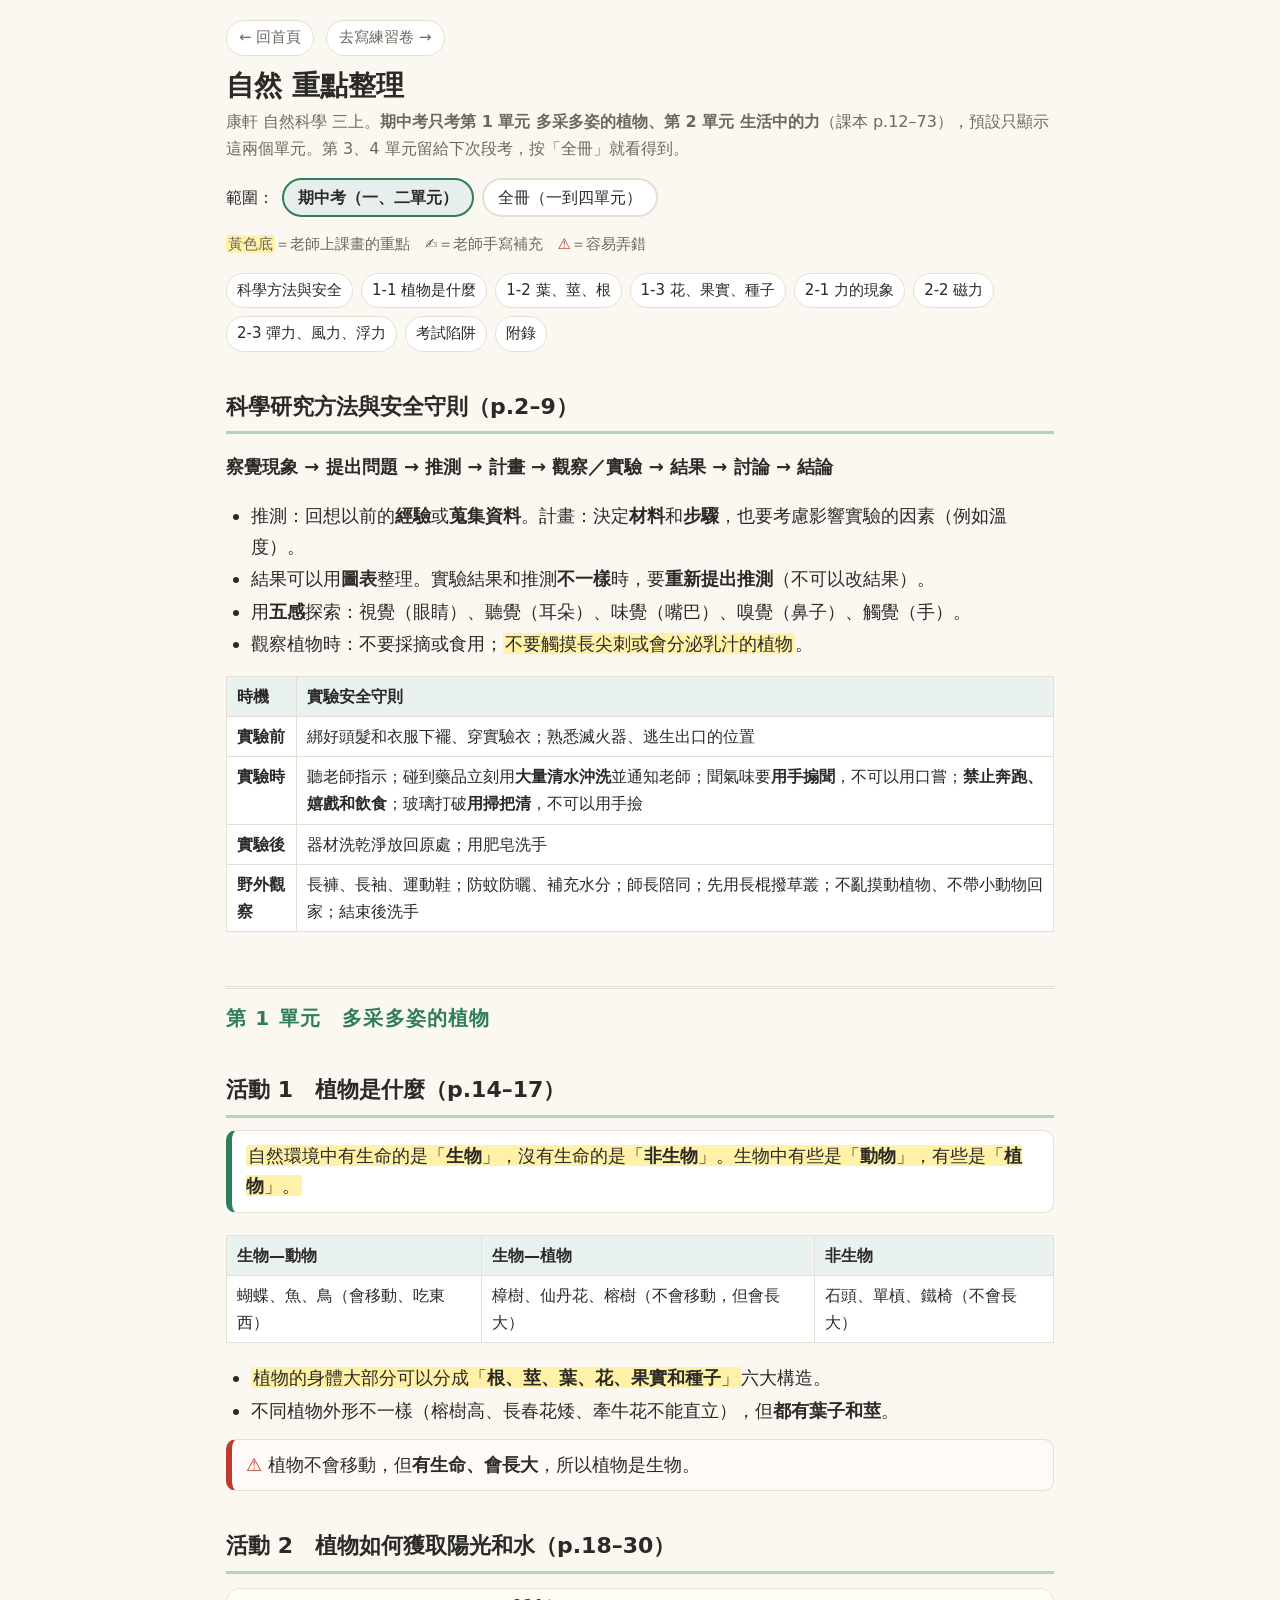
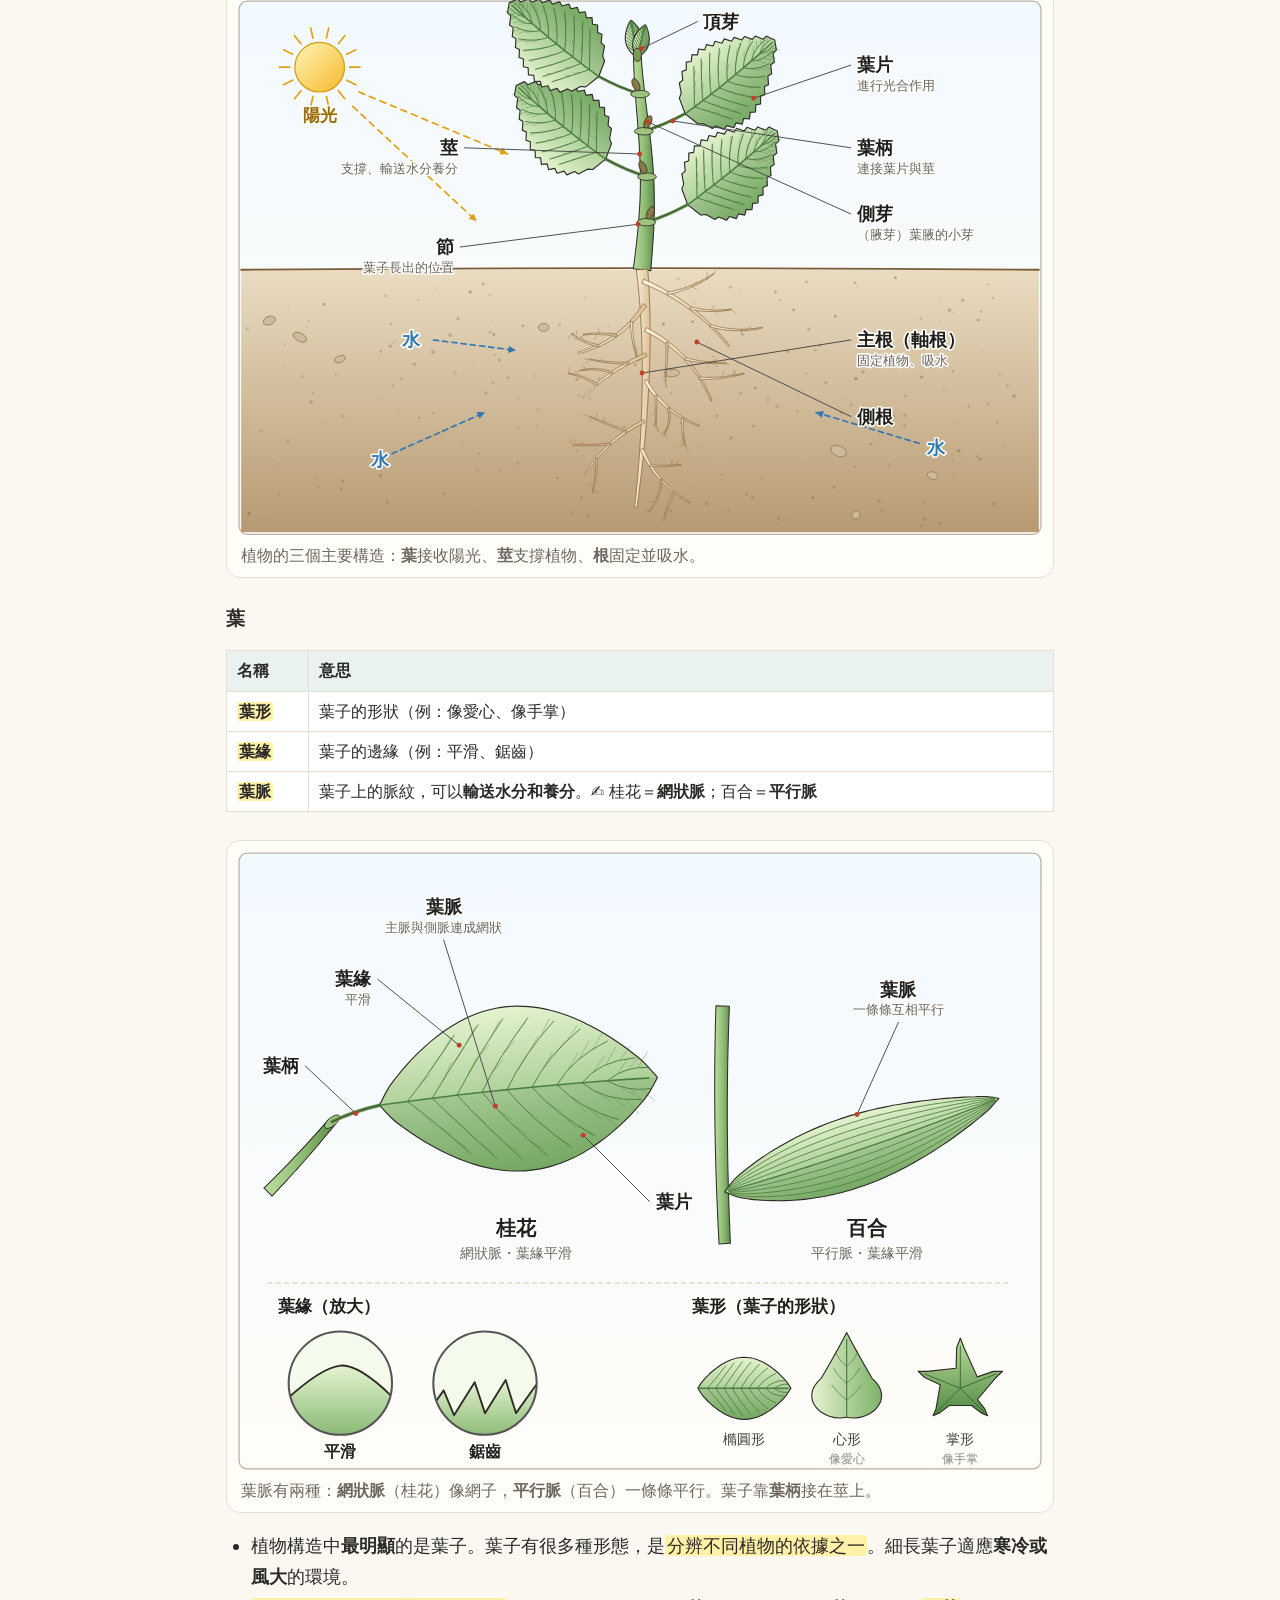
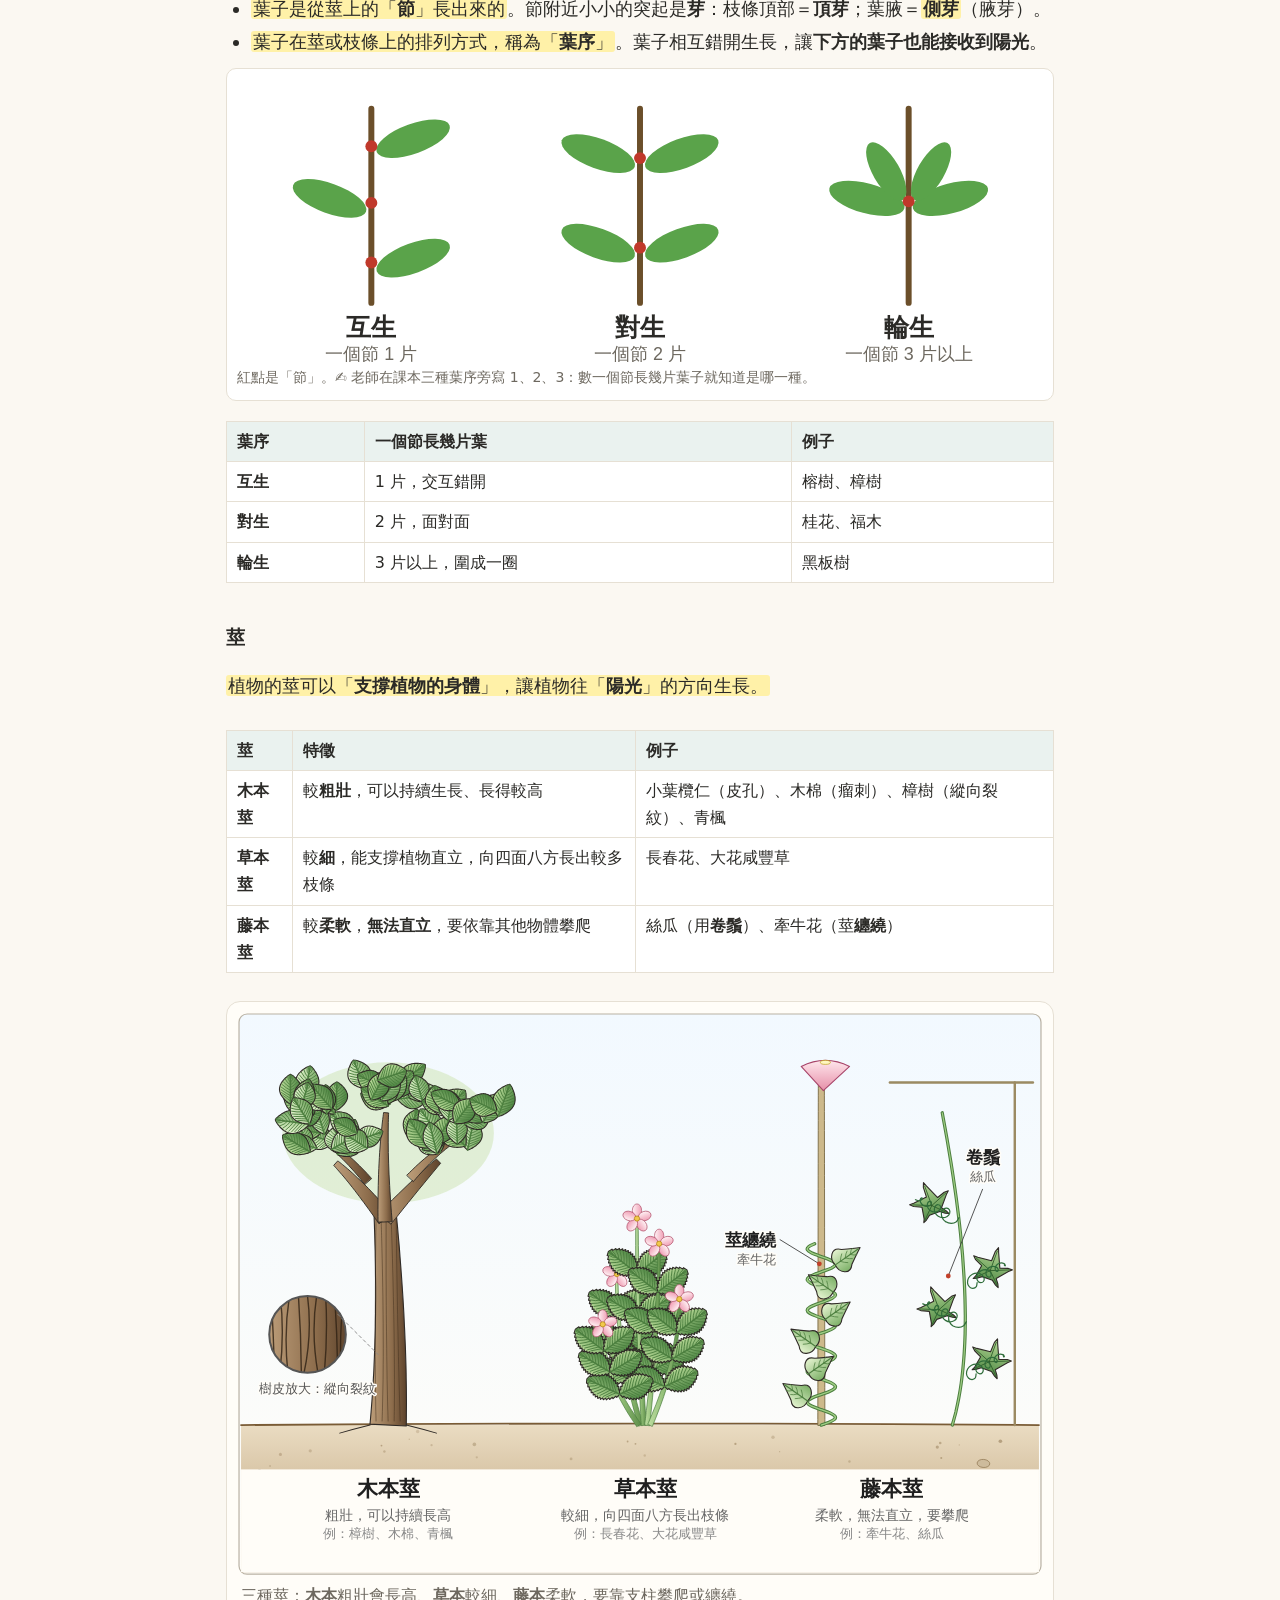
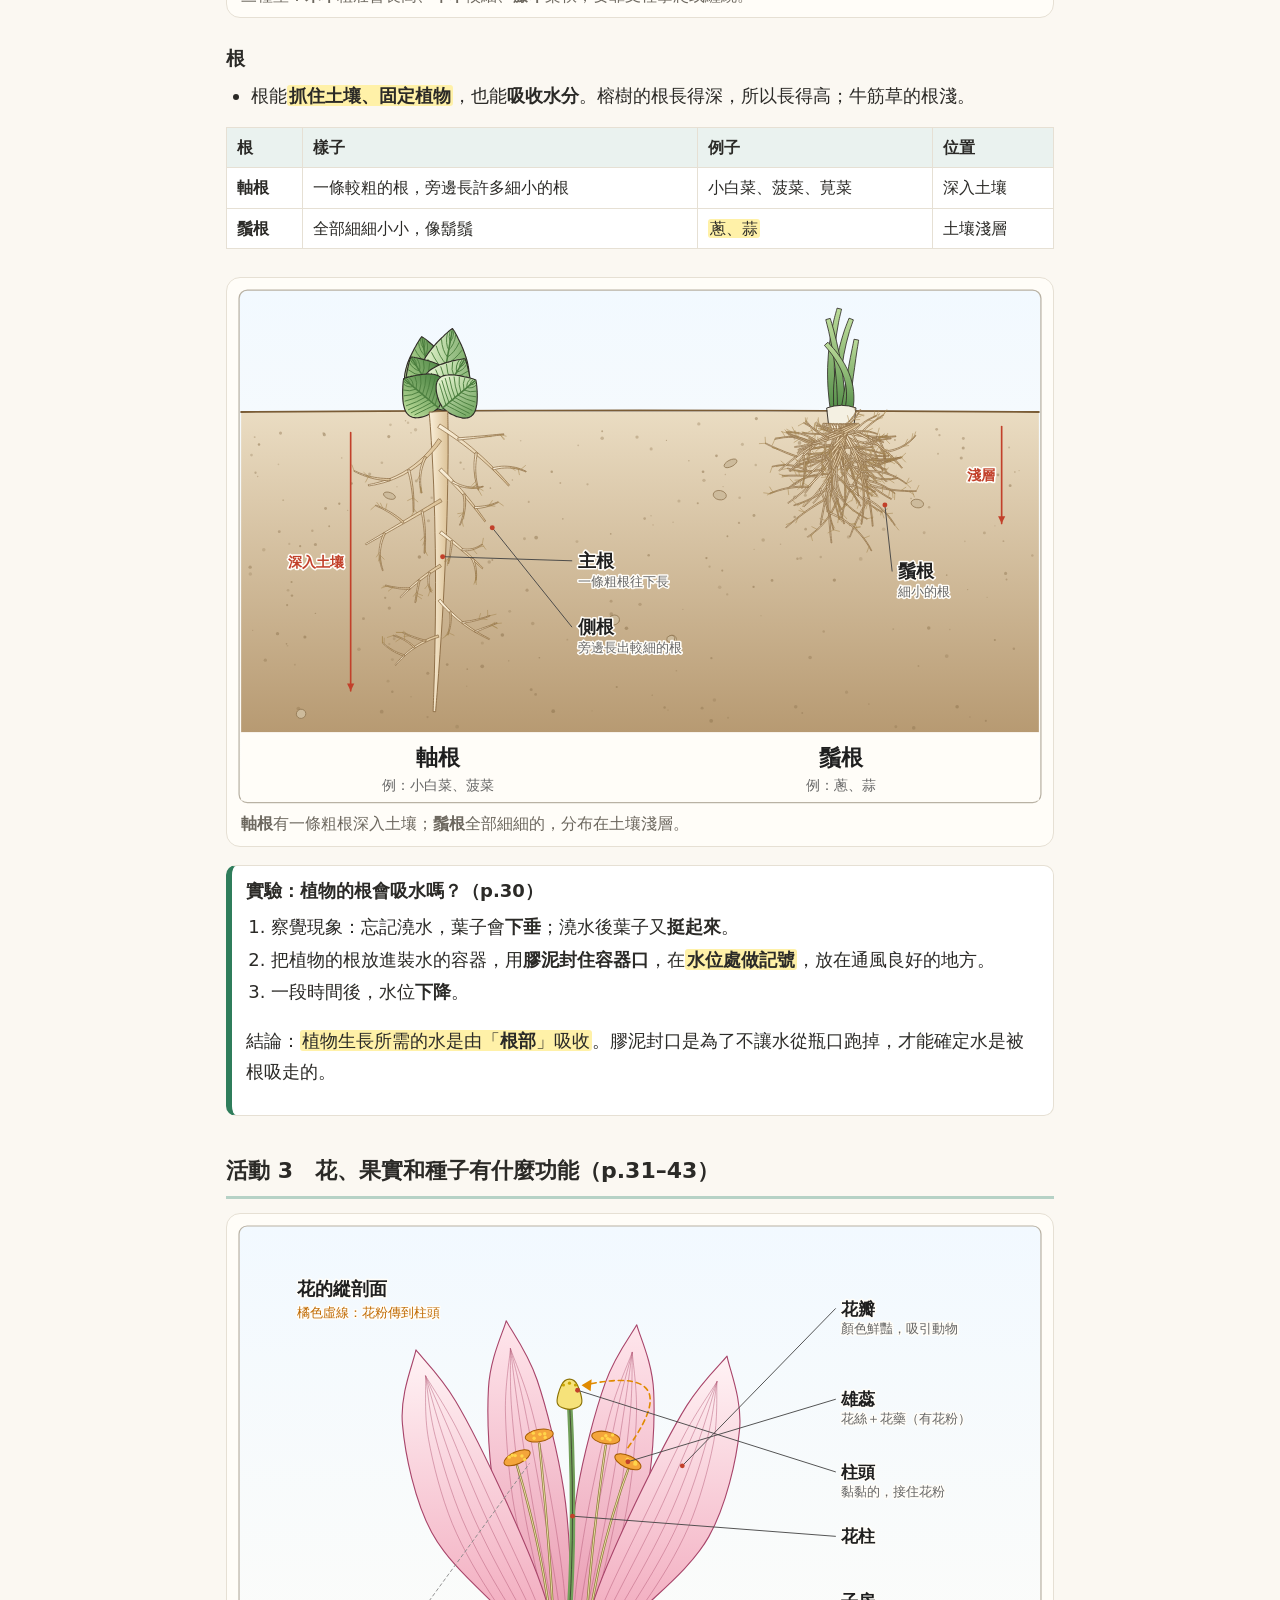
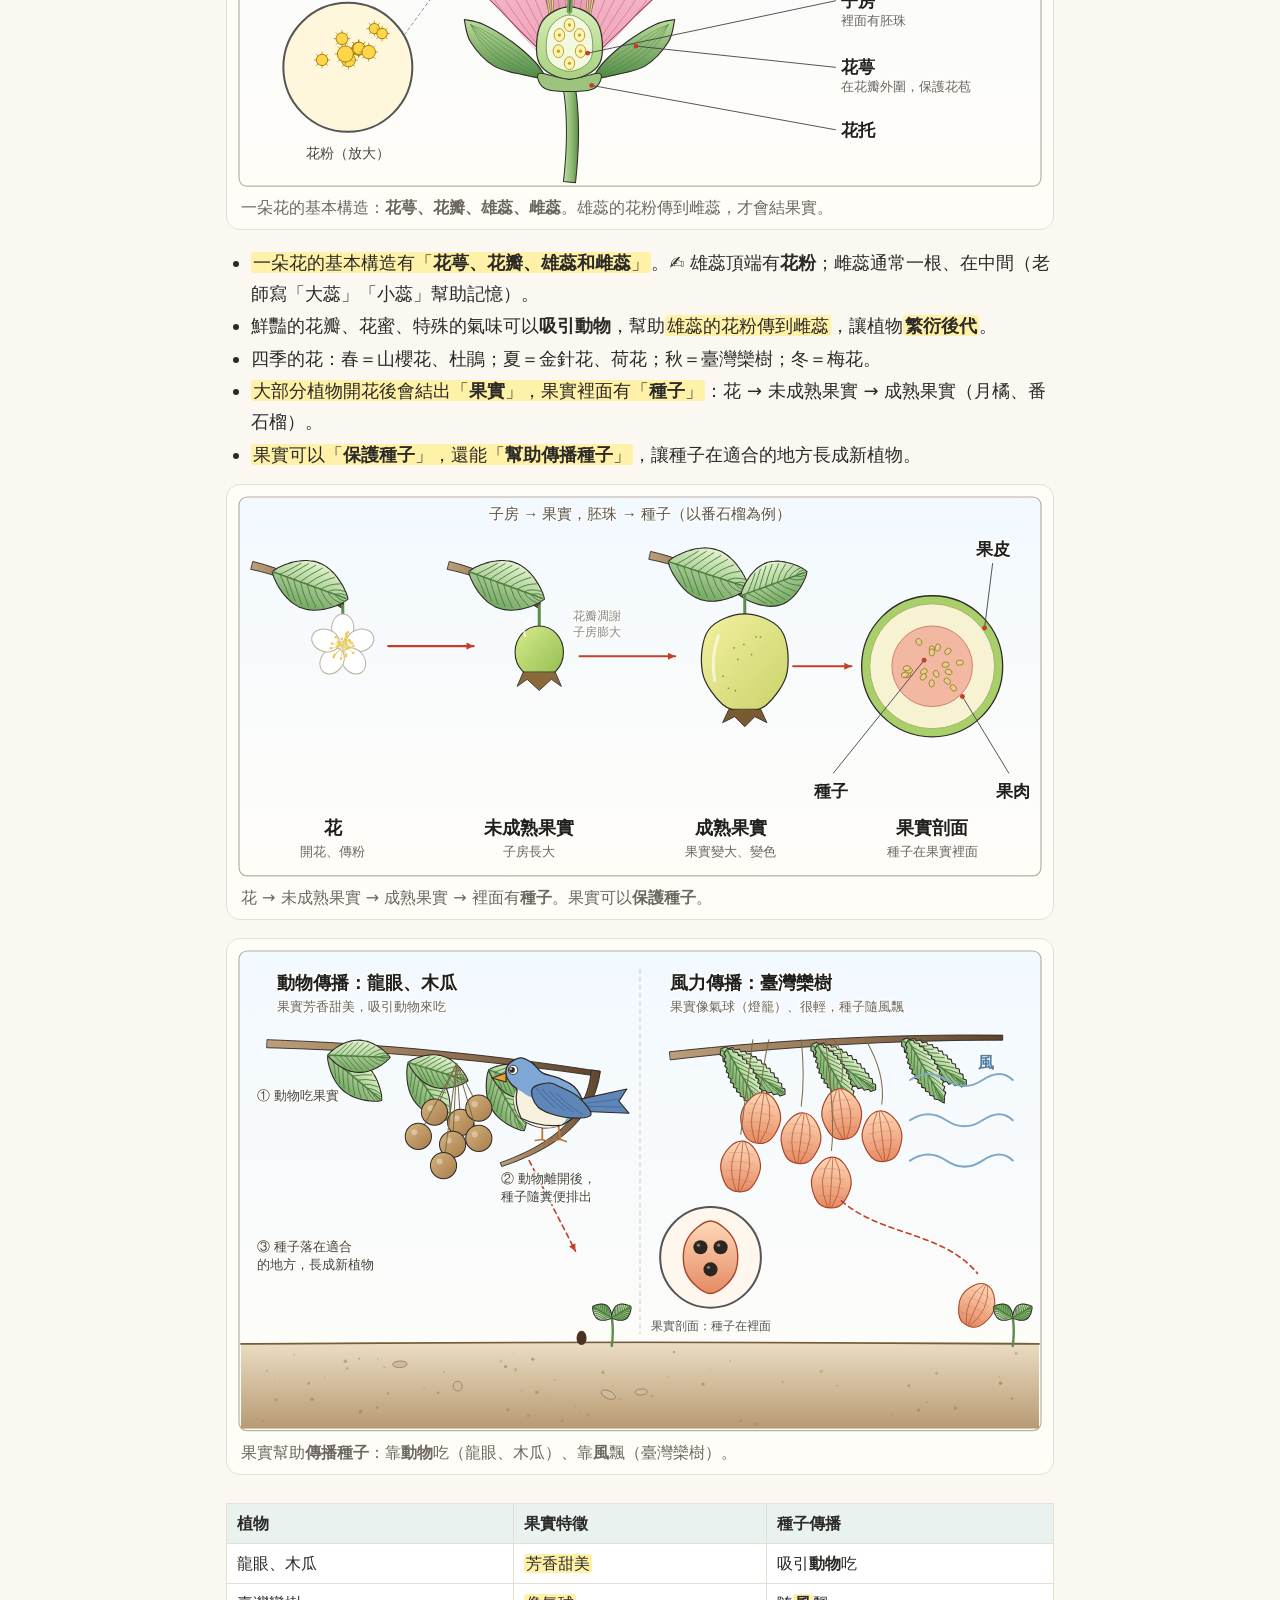
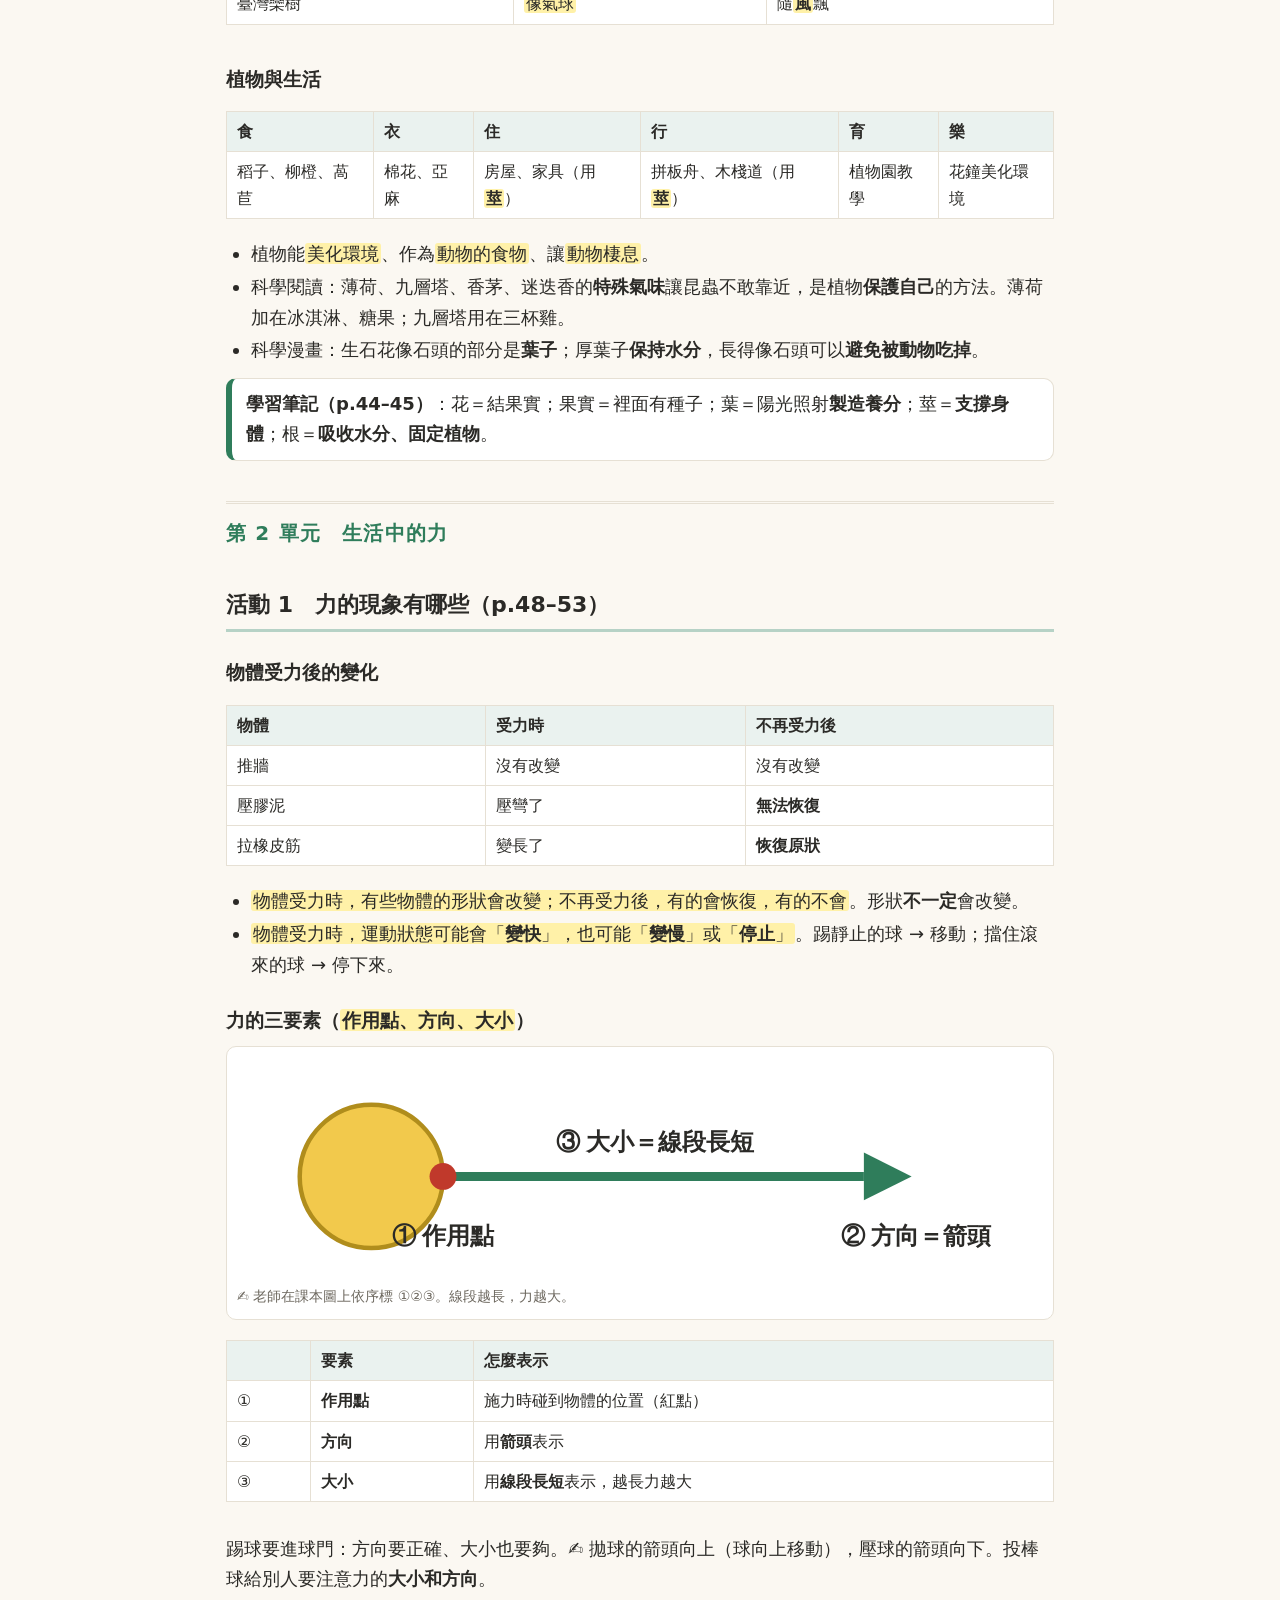
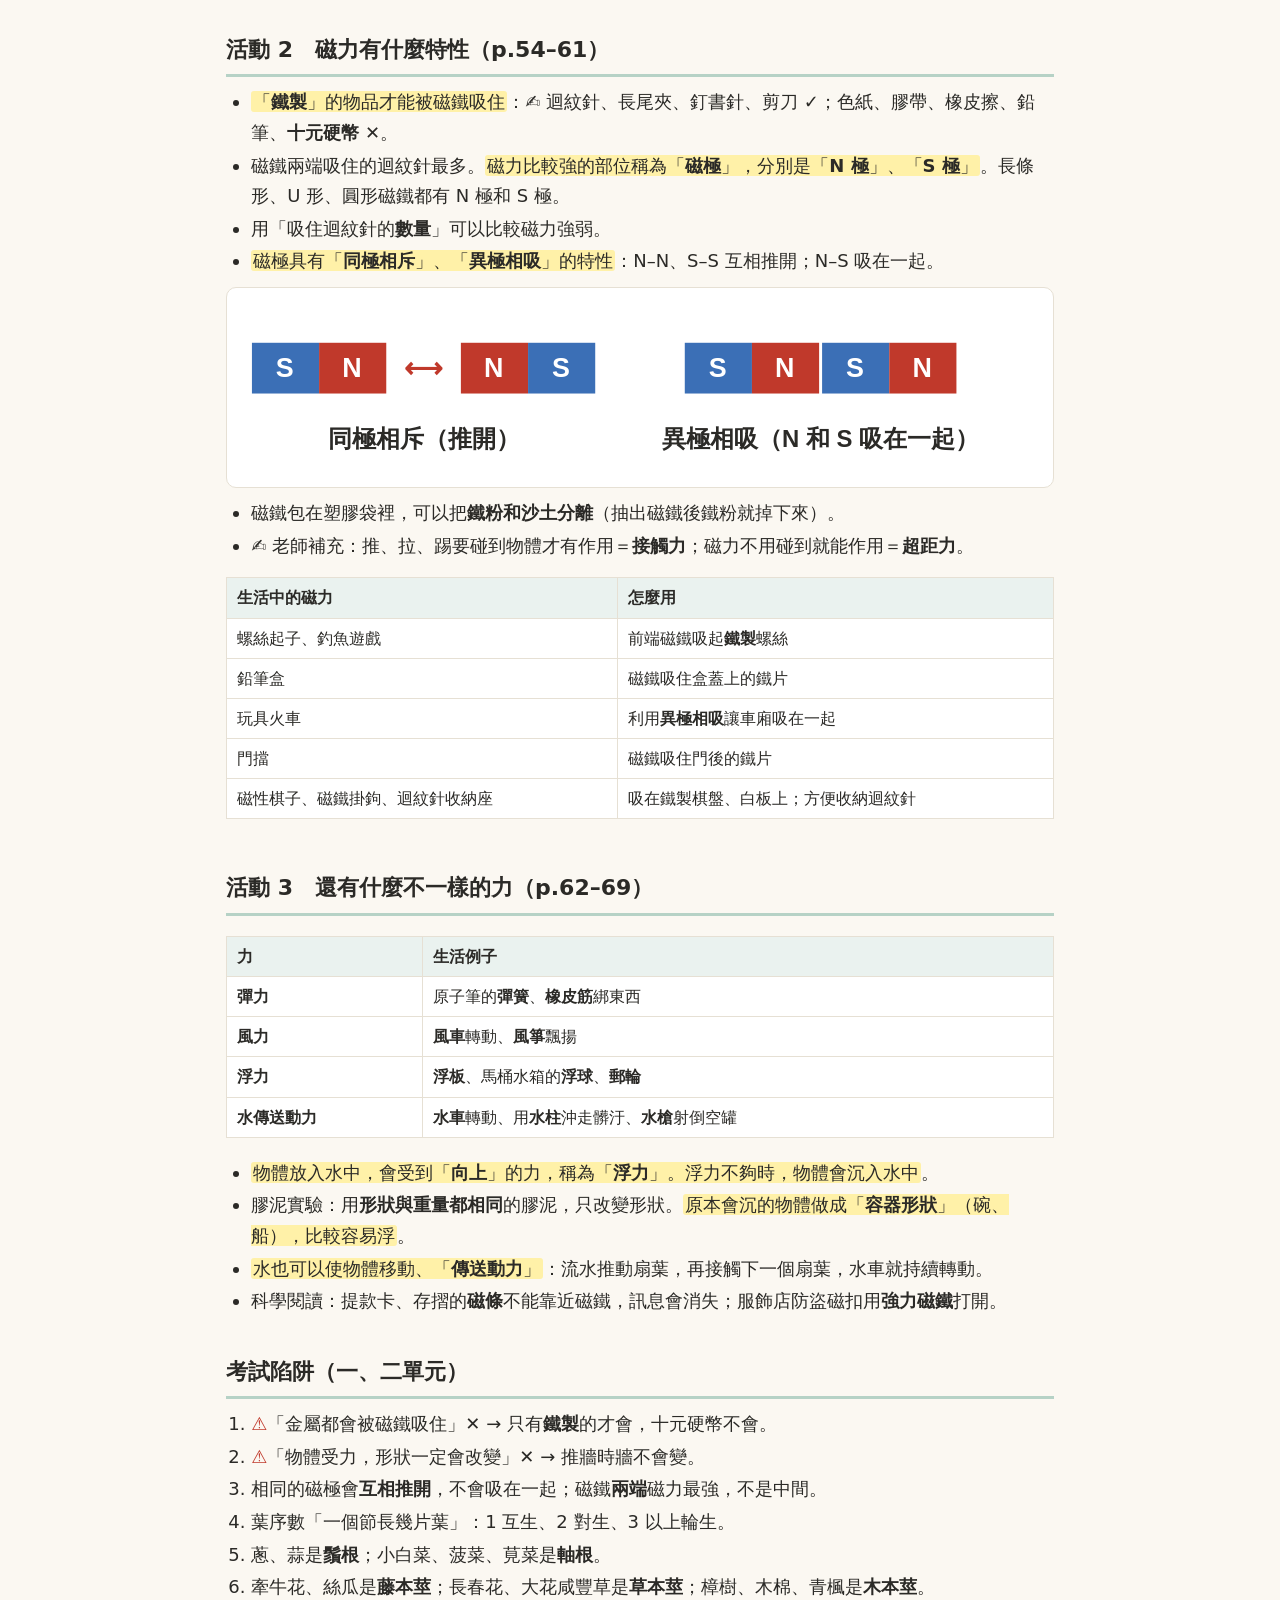
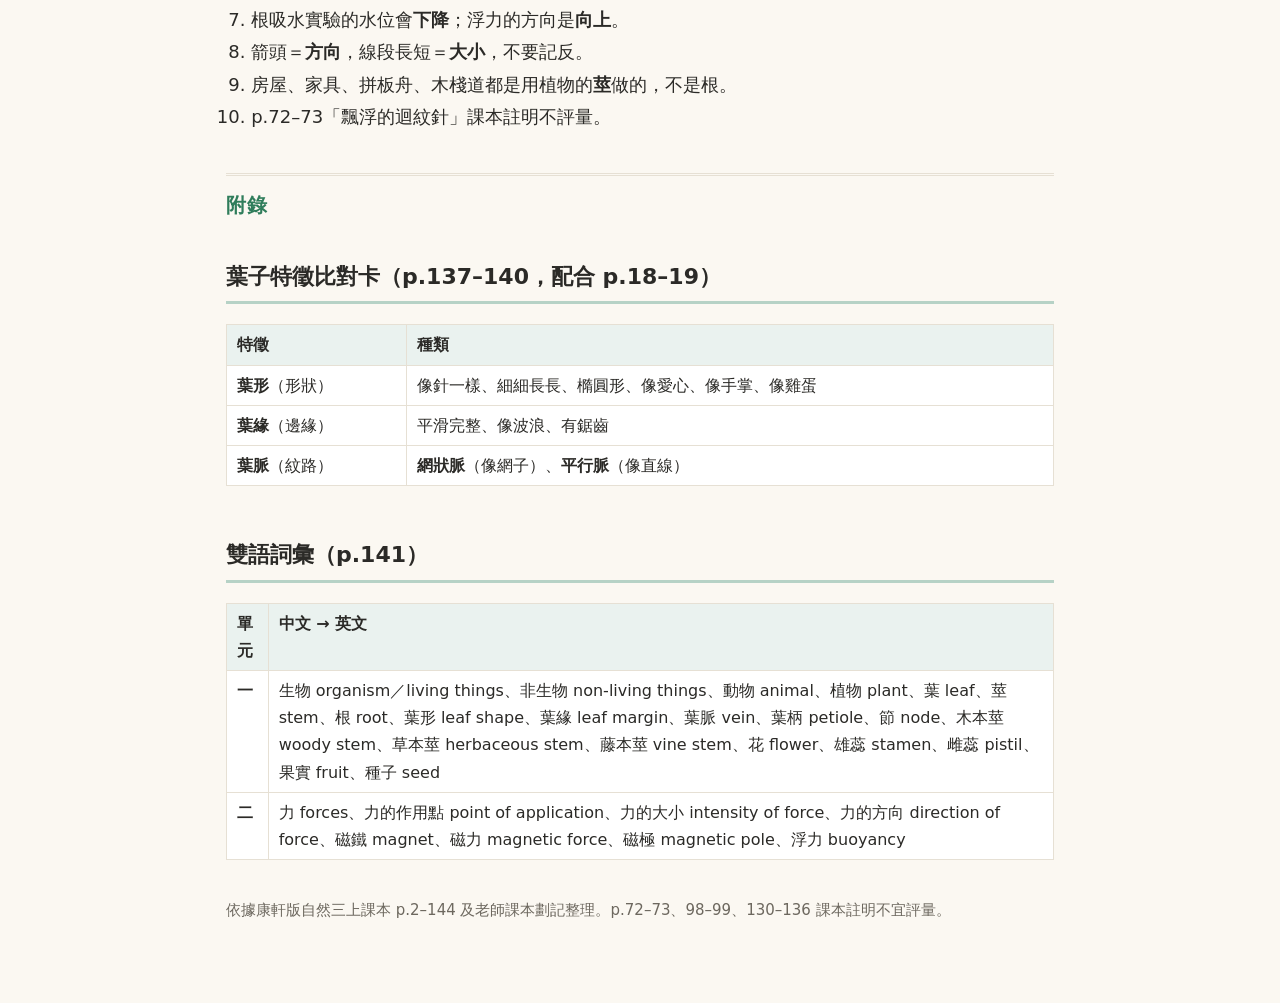
==== commit 5fdc6ee6: "自然：種子傳播圖的小鳥改站在從主枝分出來的側枝上 Co-Authored-By: Claude Sonnet 5.5 <noreply@anthropic.com> Claude-Session: h" ====
--- a/science/notes.html
+++ b/science/notes.html
@@ -168,7 +168,7 @@
   <figure class="sketch">
     <p class="swipe-hint">← 手指左右滑動，看完整張圖 →</p>
     <div class="sketch-scroll"><!-- fig:dispersal -->
-<svg viewBox="0 0 800 480" xmlns="http://www.w3.org/2000/svg" role="img" aria-label="種子的傳播：龍眼靠動物吃果實帶走種子，臺灣欒樹的果實像氣球、種子隨風飄"><defs><linearGradient id="dp-lf" x1="0" y1="0" x2="0" y2="1"><stop offset="0" stop-color="#e4f3cf"/><stop offset="1" stop-color="#7db168"/></linearGradient><linearGradient id="dp-lf2" x1="0" y1="0" x2="0" y2="1"><stop offset="0" stop-color="#bcdc9a"/><stop offset="1" stop-color="#4f8a45"/></linearGradient><linearGradient id="dp-stg" x1="0" y1="0" x2="1" y2="0"><stop offset="0" stop-color="#bddea1"/><stop offset="0.55" stop-color="#8ebb73"/><stop offset="1" stop-color="#5d8d49"/></linearGradient><linearGradient id="dp-bark" x1="0" y1="0" x2="1" y2="0"><stop offset="0" stop-color="#bd9e7a"/><stop offset="0.6" stop-color="#8d6d4c"/><stop offset="1" stop-color="#5d432c"/></linearGradient><linearGradient id="dp-root" x1="0" y1="0" x2="1" y2="0"><stop offset="0" stop-color="#fbf0da"/><stop offset="1" stop-color="#dcc297"/></linearGradient><linearGradient id="dp-soil" x1="0" y1="0" x2="0" y2="1"><stop offset="0" stop-color="#eadcc2"/><stop offset="1" stop-color="#b79a72"/></linearGradient><linearGradient id="dp-pk" x1="0" y1="0" x2="0" y2="1"><stop offset="0" stop-color="#fff3f5"/><stop offset="1" stop-color="#f0a0b6"/></linearGradient><linearGradient id="dp-pk2" x1="0" y1="0" x2="0" y2="1"><stop offset="0" stop-color="#ffe6ec"/><stop offset="1" stop-color="#e690a9"/></linearGradient><linearGradient id="dp-sun" x1="0" y1="0" x2="1" y2="1"><stop offset="0" stop-color="#fff6b8"/><stop offset="1" stop-color="#f5b82a"/></linearGradient><linearGradient id="dp-gua" x1="0" y1="0" x2="1" y2="1"><stop offset="0" stop-color="#d9eb8c"/><stop offset="1" stop-color="#8fbd4f"/></linearGradient><linearGradient id="dp-gua2" x1="0" y1="0" x2="1" y2="1"><stop offset="0" stop-color="#f3f0a0"/><stop offset="1" stop-color="#c9d36a"/></linearGradient><linearGradient id="dp-lan" x1="0" y1="0" x2="0" y2="1"><stop offset="0" stop-color="#ffd9b8"/><stop offset="1" stop-color="#e48a63"/></linearGradient><linearGradient id="dp-lon" x1="0" y1="0" x2="1" y2="1"><stop offset="0" stop-color="#d6b47e"/><stop offset="1" stop-color="#a67c4b"/></linearGradient><linearGradient id="dp-ov" x1="0" y1="0" x2="0" y2="1"><stop offset="0" stop-color="#d7eeb8"/><stop offset="1" stop-color="#a7d07e"/></linearGradient><linearGradient id="dp-sky" x1="0" y1="0" x2="0" y2="1"><stop offset="0" stop-color="#f2f9ff"/><stop offset="1" stop-color="#fffdf8"/></linearGradient></defs><rect x="2" y="2" width="796" height="476" rx="8" fill="url(#dp-sky)" stroke="#b9b2a4" stroke-width="1.2"/><rect x="4" y="392" width="792" height="84" fill="url(#dp-soil)"/><circle cx="261.9" cy="409.2" r="1.4" fill="#8f7550" opacity="0.27"/><circle cx="428.1" cy="425.1" r="0.7" fill="#8f7550" opacity="0.40"/><circle cx="37.4" cy="430.1" r="0.7" fill="#8f7550" opacity="0.28"/><circle cx="340.8" cy="459.2" r="0.7" fill="#8f7550" opacity="0.32"/><circle cx="499.9" cy="468.1" r="1.3" fill="#8f7550" opacity="0.37"/><circle cx="773.4" cy="401.4" r="1.6" fill="#8f7550" opacity="0.34"/><circle cx="121.1" cy="406.7" r="1.0" fill="#8f7550" opacity="0.49"/><circle cx="149.7" cy="441.0" r="1.4" fill="#8f7550" opacity="0.36"/><circle cx="437.4" cy="402.6" r="0.7" fill="#8f7550" opacity="0.31"/><circle cx="541.4" cy="429.6" r="1.0" fill="#8f7550" opacity="0.43"/><circle cx="363.3" cy="420.2" r="1.6" fill="#8f7550" opacity="0.46"/><circle cx="199.4" cy="440.5" r="1.2" fill="#8f7550" opacity="0.51"/><circle cx="579.9" cy="419.3" r="1.8" fill="#8f7550" opacity="0.29"/><circle cx="335.8" cy="454.0" r="0.8" fill="#8f7550" opacity="0.40"/><circle cx="38.7" cy="447.4" r="1.5" fill="#8f7550" opacity="0.42"/><circle cx="694.4" cy="421.2" r="1.4" fill="#8f7550" opacity="0.43"/><circle cx="462.6" cy="431.8" r="1.6" fill="#8f7550" opacity="0.53"/><circle cx="379.7" cy="447.1" r="0.7" fill="#8f7550" opacity="0.46"/><circle cx="515.3" cy="471.5" r="1.6" fill="#8f7550" opacity="0.34"/><circle cx="310.5" cy="447.5" r="0.6" fill="#8f7550" opacity="0.39"/><circle cx="139.7" cy="406.7" r="0.7" fill="#8f7550" opacity="0.48"/><circle cx="109.4" cy="416.3" r="1.1" fill="#8f7550" opacity="0.51"/><circle cx="71.2" cy="431.2" r="1.3" fill="#8f7550" opacity="0.52"/><circle cx="650.3" cy="461.9" r="0.9" fill="#8f7550" opacity="0.37"/><circle cx="289.3" cy="463.4" r="1.7" fill="#8f7550" opacity="0.30"/><circle cx="146.2" cy="415.2" r="0.9" fill="#8f7550" opacity="0.40"/><circle cx="469.9" cy="417.4" r="0.6" fill="#8f7550" opacity="0.38"/><circle cx="297.5" cy="439.9" r="1.7" fill="#8f7550" opacity="0.46"/><circle cx="412.1" cy="443.7" r="1.4" fill="#8f7550" opacity="0.27"/><circle cx="713.2" cy="455.7" r="1.6" fill="#8f7550" opacity="0.49"/><circle cx="315.6" cy="427.5" r="0.7" fill="#8f7550" opacity="0.44"/><circle cx="56.8" cy="403.0" r="0.9" fill="#8f7550" opacity="0.30"/><circle cx="274.6" cy="401.9" r="0.6" fill="#8f7550" opacity="0.30"/><circle cx="87.5" cy="424.9" r="0.6" fill="#8f7550" opacity="0.51"/><circle cx="489.4" cy="409.0" r="0.9" fill="#8f7550" opacity="0.35"/><circle cx="293.5" cy="407.1" r="1.6" fill="#8f7550" opacity="0.55"/><circle cx="373.3" cy="433.8" r="0.7" fill="#8f7550" opacity="0.28"/><circle cx="276.6" cy="417.6" r="1.6" fill="#8f7550" opacity="0.30"/><circle cx="26.1" cy="468.4" r="1.2" fill="#8f7550" opacity="0.29"/><circle cx="433.8" cy="400.0" r="1.2" fill="#8f7550" opacity="0.54"/><circle cx="684.8" cy="449.5" r="0.9" fill="#8f7550" opacity="0.36"/><circle cx="139.0" cy="455.1" r="1.2" fill="#8f7550" opacity="0.48"/><circle cx="266.5" cy="414.5" r="1.6" fill="#8f7550" opacity="0.55"/><circle cx="676.5" cy="457.6" r="1.6" fill="#8f7550" opacity="0.47"/><circle cx="185.8" cy="436.3" r="1.0" fill="#8f7550" opacity="0.26"/><circle cx="29.9" cy="418.7" r="0.9" fill="#8f7550" opacity="0.46"/><circle cx="757.9" cy="431.1" r="1.7" fill="#8f7550" opacity="0.55"/><circle cx="756.7" cy="425.0" r="0.9" fill="#8f7550" opacity="0.32"/><circle cx="162.2" cy="413.1" r="1.3" fill="#8f7550" opacity="0.52"/><circle cx="666.9" cy="433.5" r="1.4" fill="#8f7550" opacity="0.49"/><circle cx="74.5" cy="446.9" r="1.7" fill="#8f7550" opacity="0.48"/><circle cx="596.1" cy="433.4" r="0.8" fill="#8f7550" opacity="0.49"/><circle cx="268.7" cy="457.3" r="1.8" fill="#8f7550" opacity="0.37"/><circle cx="322.7" cy="468.1" r="1.5" fill="#8f7550" opacity="0.30"/><circle cx="107.6" cy="409.2" r="1.7" fill="#8f7550" opacity="0.49"/><circle cx="122.6" cy="459.2" r="1.8" fill="#8f7550" opacity="0.45"/><circle cx="282.7" cy="438.6" r="0.8" fill="#8f7550" opacity="0.25"/><circle cx="769.2" cy="446.1" r="1.2" fill="#8f7550" opacity="0.53"/><circle cx="348.1" cy="462.5" r="1.6" fill="#8f7550" opacity="0.31"/><circle cx="205.4" cy="419.7" r="0.9" fill="#8f7550" opacity="0.43"/><ellipse cx="219.0" cy="433.8" rx="4.5" ry="4.8" fill="#cdbb9c" stroke="#8f7550" stroke-width="0.7" transform="rotate(-8.772958562804465 219.0 433.8)"/><ellipse cx="368.5" cy="442.3" rx="7.6" ry="3.8" fill="#cdbb9c" stroke="#8f7550" stroke-width="0.7" transform="rotate(25.063265060559857 368.5 442.3)"/><ellipse cx="401.2" cy="439.7" rx="6.1" ry="3.0" fill="#cdbb9c" stroke="#8f7550" stroke-width="0.7" transform="rotate(-3.592505256903401 401.2 439.7)"/><ellipse cx="161.7" cy="412.2" rx="7.2" ry="3.3" fill="#cdbb9c" stroke="#8f7550" stroke-width="0.7" transform="rotate(-1.5904240522826214 161.7 412.2)"/><path d="M4,392 Q400.0,389 796,392" fill="none" stroke="#7a5c36" stroke-width="1.8" stroke-linecap="round" stroke-linejoin="round" /><line x1="400.0" y1="20.0" x2="400.0" y2="382.0" stroke="#cfc8b8" stroke-width="1" stroke-linecap="round" stroke-dasharray="4 4"/><g transform="translate(0 24)"><path d="M29.8,74.0 C36.7,74.2 57.3,74.8 71.1,75.4 C84.8,75.9 98.5,76.6 112.3,77.4 C126.0,78.1 139.8,79.0 153.5,80.0 C167.2,81.0 181.0,82.1 194.7,83.2 C208.4,84.4 222.2,85.7 235.9,87.1 C249.7,88.5 263.4,90.0 277.2,91.6 C290.9,93.2 304.6,94.9 318.4,96.7 C332.1,98.5 352.8,101.5 359.6,102.5 L360.4,97.5 C353.5,96.5 332.9,93.3 319.1,91.4 C305.4,89.5 291.6,87.6 277.8,85.9 C264.1,84.2 250.3,82.5 236.6,81.0 C222.8,79.5 209.1,78.1 195.3,76.8 C181.5,75.4 167.8,74.2 154.0,73.1 C140.2,72.0 126.5,71.0 112.7,70.1 C99.0,69.2 85.2,68.4 71.4,67.8 C57.7,67.1 37.0,66.3 30.2,66.0 Z" fill="url(#dp-bark)" stroke="#2f2a26" stroke-width="0.9" stroke-linecap="round" stroke-linejoin="round" /><g transform="translate(90.0 81.4) rotate(40)"><path d="M0.0,0.0 C0.4,-0.5 1.8,-2.2 2.7,-3.1 C3.6,-4.0 4.5,-4.7 5.4,-5.4 C6.3,-6.1 7.2,-6.8 8.1,-7.4 C9.0,-8.0 9.9,-8.6 10.8,-9.2 C11.7,-9.8 12.6,-10.3 13.5,-10.8 C14.4,-11.3 15.3,-11.8 16.2,-12.2 C17.1,-12.7 17.9,-13.1 18.8,-13.5 C19.7,-13.9 20.6,-14.2 21.5,-14.5 C22.4,-14.9 23.3,-15.2 24.2,-15.4 C25.1,-15.7 26.0,-15.9 26.9,-16.1 C27.8,-16.3 28.7,-16.5 29.6,-16.6 C30.5,-16.7 31.4,-16.8 32.3,-16.9 C33.2,-17.0 34.1,-17.0 35.0,-17.0 C35.9,-17.0 36.8,-17.0 37.7,-16.9 C38.6,-16.8 39.5,-16.7 40.4,-16.6 C41.3,-16.5 42.2,-16.3 43.1,-16.1 C44.0,-15.9 44.9,-15.7 45.8,-15.4 C46.7,-15.2 47.6,-14.9 48.5,-14.5 C49.4,-14.2 50.3,-13.9 51.2,-13.5 C52.1,-13.1 52.9,-12.7 53.8,-12.2 C54.7,-11.8 55.6,-11.3 56.5,-10.8 C57.4,-10.3 58.3,-9.8 59.2,-9.2 C60.1,-8.6 61.0,-8.0 61.9,-7.4 C62.8,-6.8 63.7,-6.1 64.6,-5.4 C65.5,-4.7 66.4,-4.0 67.3,-3.1 C68.2,-2.2 69.6,-0.5 70.0,-0.0 C69.6,0.5 68.2,2.2 67.3,3.1 C66.4,4.0 65.5,4.7 64.6,5.4 C63.7,6.1 62.8,6.8 61.9,7.4 C61.0,8.0 60.1,8.6 59.2,9.2 C58.3,9.8 57.4,10.3 56.5,10.8 C55.6,11.3 54.7,11.8 53.8,12.2 C52.9,12.7 52.1,13.1 51.2,13.5 C50.3,13.9 49.4,14.2 48.5,14.5 C47.6,14.9 46.7,15.2 45.8,15.4 C44.9,15.7 44.0,15.9 43.1,16.1 C42.2,16.3 41.3,16.5 40.4,16.6 C39.5,16.7 38.6,16.8 37.7,16.9 C36.8,17.0 35.9,17.0 35.0,17.0 C34.1,17.0 33.2,17.0 32.3,16.9 C31.4,16.8 30.5,16.7 29.6,16.6 C28.7,16.5 27.8,16.3 26.9,16.1 C26.0,15.9 25.1,15.7 24.2,15.4 C23.3,15.2 22.4,14.9 21.5,14.5 C20.6,14.2 19.7,13.9 18.8,13.5 C17.9,13.1 17.1,12.7 16.2,12.2 C15.3,11.8 14.4,11.3 13.5,10.8 C12.6,10.3 11.7,9.8 10.8,9.2 C9.9,8.6 9.0,8.0 8.1,7.4 C7.2,6.8 6.3,6.1 5.4,5.4 C4.5,4.7 3.6,4.0 2.7,3.1 C1.8,2.2 0.4,0.5 0.0,0.0 Z" fill="url(#dp-lf)" stroke="#2f2a26" stroke-width="1.1" stroke-linecap="round" stroke-linejoin="round" /><path d="M0.0,0.0 C0.4,0.0 1.8,0.0 2.7,0.0 C3.6,0.0 4.5,0.0 5.4,0.0 C6.3,0.0 7.2,0.0 8.1,0.0 C9.0,0.0 9.9,0.0 10.8,0.0 C11.7,0.0 12.6,0.0 13.5,0.0 C14.4,0.0 15.3,0.0 16.2,0.0 C17.1,0.0 17.9,0.0 18.8,0.0 C19.7,0.0 20.6,0.0 21.5,0.0 C22.4,0.0 23.3,0.0 24.2,0.0 C25.1,0.0 26.0,0.0 26.9,0.0 C27.8,0.0 28.7,0.0 29.6,0.0 C30.5,0.0 31.4,0.0 32.3,0.0 C33.2,0.0 34.1,0.0 35.0,0.0 C35.9,0.0 36.8,0.0 37.7,0.0 C38.6,0.0 39.5,0.0 40.4,0.0 C41.3,0.0 42.2,0.0 43.1,0.0 C44.0,0.0 44.9,0.0 45.8,0.0 C46.7,0.0 47.6,0.0 48.5,0.0 C49.4,0.0 50.3,0.0 51.2,0.0 C52.1,0.0 52.9,0.0 53.8,0.0 C54.7,0.0 55.6,0.0 56.5,0.0 C57.4,0.0 58.3,0.0 59.2,0.0 C60.1,0.0 61.0,0.0 61.9,0.0 C62.8,0.0 63.7,0.0 64.6,0.0 C65.5,0.0 66.4,0.0 67.3,0.0 C68.2,0.0 69.6,0.0 70.0,0.0 C69.6,0.5 68.2,2.2 67.3,3.1 C66.4,4.0 65.5,4.7 64.6,5.4 C63.7,6.1 62.8,6.8 61.9,7.4 C61.0,8.0 60.1,8.6 59.2,9.2 C58.3,9.8 57.4,10.3 56.5,10.8 C55.6,11.3 54.7,11.8 53.8,12.2 C52.9,12.7 52.1,13.1 51.2,13.5 C50.3,13.9 49.4,14.2 48.5,14.5 C47.6,14.9 46.7,15.2 45.8,15.4 C44.9,15.7 44.0,15.9 43.1,16.1 C42.2,16.3 41.3,16.5 40.4,16.6 C39.5,16.7 38.6,16.8 37.7,16.9 C36.8,17.0 35.9,17.0 35.0,17.0 C34.1,17.0 33.2,17.0 32.3,16.9 C31.4,16.8 30.5,16.7 29.6,16.6 C28.7,16.5 27.8,16.3 26.9,16.1 C26.0,15.9 25.1,15.7 24.2,15.4 C23.3,15.2 22.4,14.9 21.5,14.5 C20.6,14.2 19.7,13.9 18.8,13.5 C17.9,13.1 17.1,12.7 16.2,12.2 C15.3,11.8 14.4,11.3 13.5,10.8 C12.6,10.3 11.7,9.8 10.8,9.2 C9.9,8.6 9.0,8.0 8.1,7.4 C7.2,6.8 6.3,6.1 5.4,5.4 C4.5,4.7 3.6,4.0 2.7,3.1 C1.8,2.2 0.4,0.5 0.0,0.0 Z" fill="#2f5d2a" stroke="none" stroke-width="0" stroke-linecap="round" stroke-linejoin="round" opacity="0.1" /><path d="M0.0,0.0 C0.9,0.0 3.8,0.0 5.7,0.0 C7.5,0.0 9.4,0.0 11.3,0.0 C13.2,0.0 15.1,0.0 17.0,0.0 C18.9,0.0 20.7,0.0 22.6,0.0 C24.5,0.0 26.4,0.0 28.3,0.0 C30.2,0.0 32.1,0.0 33.9,0.0 C35.8,0.0 37.7,0.0 39.6,0.0 C41.5,0.0 43.4,0.0 45.3,0.0 C47.2,0.0 49.0,0.0 50.9,0.0 C52.8,0.0 54.7,0.0 56.6,0.0 C58.5,0.0 60.4,0.0 62.2,0.0 C64.1,0.0 67.0,0.0 67.9,0.0" fill="none" stroke="#4c7f3f" stroke-width="1.5" stroke-linecap="round" stroke-linejoin="round" /><path d="M7.0,0.0 Q11.9,-3.8 21.0,-12.3" fill="none" stroke="#4c7f3f" stroke-width="0.85" stroke-linecap="round" stroke-linejoin="round" /><path d="M7.0,0.0 Q11.9,3.8 21.0,12.3" fill="none" stroke="#4c7f3f" stroke-width="0.85" stroke-linecap="round" stroke-linejoin="round" /><path d="M13.3,0.0 Q18.2,-5.0 27.3,-13.9" fill="none" stroke="#4c7f3f" stroke-width="0.85" stroke-linecap="round" stroke-linejoin="round" /><path d="M13.3,0.0 Q18.2,5.0 27.3,13.9" fill="none" stroke="#4c7f3f" stroke-width="0.85" stroke-linecap="round" stroke-linejoin="round" /><path d="M19.6,0.0 Q24.5,-5.9 33.6,-14.6" fill="none" stroke="#4c7f3f" stroke-width="0.85" stroke-linecap="round" stroke-linejoin="round" /><path d="M19.6,0.0 Q24.5,5.9 33.6,14.6" fill="none" stroke="#4c7f3f" stroke-width="0.85" stroke-linecap="round" stroke-linejoin="round" /><path d="M25.9,0.0 Q30.8,-6.4 39.9,-14.3" fill="none" stroke="#4c7f3f" stroke-width="0.85" stroke-linecap="round" stroke-linejoin="round" /><path d="M25.9,0.0 Q30.8,6.4 39.9,14.3" fill="none" stroke="#4c7f3f" stroke-width="0.85" stroke-linecap="round" stroke-linejoin="round" /><path d="M32.2,0.0 Q37.1,-6.4 46.2,-13.2" fill="none" stroke="#4c7f3f" stroke-width="0.85" stroke-linecap="round" stroke-linejoin="round" /><path d="M32.2,0.0 Q37.1,6.4 46.2,13.2" fill="none" stroke="#4c7f3f" stroke-width="0.85" stroke-linecap="round" stroke-linejoin="round" /><path d="M38.5,0.0 Q43.4,-6.1 52.5,-11.1" fill="none" stroke="#4c7f3f" stroke-width="0.85" stroke-linecap="round" stroke-linejoin="round" /><path d="M38.5,0.0 Q43.4,6.1 52.5,11.1" fill="none" stroke="#4c7f3f" stroke-width="0.85" stroke-linecap="round" stroke-linejoin="round" /><path d="M44.8,0.0 Q49.7,-5.4 58.8,-8.2" fill="none" stroke="#4c7f3f" stroke-width="0.85" stroke-linecap="round" stroke-linejoin="round" /><path d="M44.8,0.0 Q49.7,5.4 58.8,8.2" fill="none" stroke="#4c7f3f" stroke-width="0.85" stroke-linecap="round" stroke-linejoin="round" /><path d="M51.1,0.0 Q56.0,-4.2 65.1,-4.3" fill="none" stroke="#4c7f3f" stroke-width="0.85" stroke-linecap="round" stroke-linejoin="round" /><path d="M51.1,0.0 Q56.0,4.2 65.1,4.3" fill="none" stroke="#4c7f3f" stroke-width="0.85" stroke-linecap="round" stroke-linejoin="round" /><path d="M57.4,0.0 Q62.3,-2.7 67.9,-2.2" fill="none" stroke="#4c7f3f" stroke-width="0.85" stroke-linecap="round" stroke-linejoin="round" /><path d="M57.4,0.0 Q62.3,2.7 67.9,2.2" fill="none" stroke="#4c7f3f" stroke-width="0.85" stroke-linecap="round" stroke-linejoin="round" /></g><g transform="translate(90.0 81.4) rotate(2)"><path d="M0.0,0.0 C0.4,-0.5 1.6,-2.1 2.4,-2.9 C3.2,-3.8 4.0,-4.4 4.8,-5.1 C5.6,-5.8 6.4,-6.4 7.2,-7.0 C7.9,-7.6 8.7,-8.1 9.5,-8.7 C10.3,-9.2 11.1,-9.7 11.9,-10.2 C12.7,-10.7 13.5,-11.1 14.3,-11.5 C15.1,-11.9 15.9,-12.3 16.7,-12.7 C17.5,-13.1 18.3,-13.4 19.1,-13.7 C19.9,-14.0 20.7,-14.3 21.5,-14.5 C22.3,-14.8 23.1,-15.0 23.8,-15.2 C24.6,-15.3 25.4,-15.5 26.2,-15.6 C27.0,-15.8 27.8,-15.8 28.6,-15.9 C29.4,-16.0 30.2,-16.0 31.0,-16.0 C31.8,-16.0 32.6,-16.0 33.4,-15.9 C34.2,-15.8 35.0,-15.8 35.8,-15.6 C36.6,-15.5 37.4,-15.3 38.2,-15.2 C38.9,-15.0 39.7,-14.8 40.5,-14.5 C41.3,-14.3 42.1,-14.0 42.9,-13.7 C43.7,-13.4 44.5,-13.1 45.3,-12.7 C46.1,-12.3 46.9,-11.9 47.7,-11.5 C48.5,-11.1 49.3,-10.7 50.1,-10.2 C50.9,-9.7 51.7,-9.2 52.5,-8.7 C53.3,-8.1 54.1,-7.6 54.8,-7.0 C55.6,-6.4 56.4,-5.8 57.2,-5.1 C58.0,-4.4 58.8,-3.8 59.6,-2.9 C60.4,-2.1 61.6,-0.5 62.0,-0.0 C61.6,0.5 60.4,2.1 59.6,2.9 C58.8,3.8 58.0,4.4 57.2,5.1 C56.4,5.8 55.6,6.4 54.8,7.0 C54.1,7.6 53.3,8.1 52.5,8.7 C51.7,9.2 50.9,9.7 50.1,10.2 C49.3,10.7 48.5,11.1 47.7,11.5 C46.9,11.9 46.1,12.3 45.3,12.7 C44.5,13.1 43.7,13.4 42.9,13.7 C42.1,14.0 41.3,14.3 40.5,14.5 C39.7,14.8 38.9,15.0 38.2,15.2 C37.4,15.3 36.6,15.5 35.8,15.6 C35.0,15.8 34.2,15.8 33.4,15.9 C32.6,16.0 31.8,16.0 31.0,16.0 C30.2,16.0 29.4,16.0 28.6,15.9 C27.8,15.8 27.0,15.8 26.2,15.6 C25.4,15.5 24.6,15.3 23.8,15.2 C23.1,15.0 22.3,14.8 21.5,14.5 C20.7,14.3 19.9,14.0 19.1,13.7 C18.3,13.4 17.5,13.1 16.7,12.7 C15.9,12.3 15.1,11.9 14.3,11.5 C13.5,11.1 12.7,10.7 11.9,10.2 C11.1,9.7 10.3,9.2 9.5,8.7 C8.7,8.1 7.9,7.6 7.2,7.0 C6.4,6.4 5.6,5.8 4.8,5.1 C4.0,4.4 3.2,3.8 2.4,2.9 C1.6,2.1 0.4,0.5 0.0,0.0 Z" fill="url(#dp-lf)" stroke="#2f2a26" stroke-width="1.1" stroke-linecap="round" stroke-linejoin="round" /><path d="M0.0,0.0 C0.4,0.0 1.6,0.0 2.4,0.0 C3.2,0.0 4.0,0.0 4.8,0.0 C5.6,0.0 6.4,0.0 7.2,0.0 C7.9,0.0 8.7,0.0 9.5,0.0 C10.3,0.0 11.1,0.0 11.9,0.0 C12.7,0.0 13.5,0.0 14.3,0.0 C15.1,0.0 15.9,0.0 16.7,0.0 C17.5,0.0 18.3,0.0 19.1,0.0 C19.9,0.0 20.7,0.0 21.5,0.0 C22.3,0.0 23.1,0.0 23.8,0.0 C24.6,0.0 25.4,0.0 26.2,0.0 C27.0,0.0 27.8,0.0 28.6,0.0 C29.4,0.0 30.2,0.0 31.0,0.0 C31.8,0.0 32.6,0.0 33.4,0.0 C34.2,0.0 35.0,0.0 35.8,0.0 C36.6,0.0 37.4,0.0 38.2,0.0 C38.9,0.0 39.7,0.0 40.5,0.0 C41.3,0.0 42.1,0.0 42.9,0.0 C43.7,0.0 44.5,0.0 45.3,0.0 C46.1,0.0 46.9,0.0 47.7,0.0 C48.5,0.0 49.3,0.0 50.1,0.0 C50.9,0.0 51.7,0.0 52.5,0.0 C53.3,0.0 54.1,0.0 54.8,0.0 C55.6,0.0 56.4,0.0 57.2,0.0 C58.0,0.0 58.8,0.0 59.6,0.0 C60.4,0.0 61.6,0.0 62.0,0.0 C61.6,0.5 60.4,2.1 59.6,2.9 C58.8,3.8 58.0,4.4 57.2,5.1 C56.4,5.8 55.6,6.4 54.8,7.0 C54.1,7.6 53.3,8.1 52.5,8.7 C51.7,9.2 50.9,9.7 50.1,10.2 C49.3,10.7 48.5,11.1 47.7,11.5 C46.9,11.9 46.1,12.3 45.3,12.7 C44.5,13.1 43.7,13.4 42.9,13.7 C42.1,14.0 41.3,14.3 40.5,14.5 C39.7,14.8 38.9,15.0 38.2,15.2 C37.4,15.3 36.6,15.5 35.8,15.6 C35.0,15.8 34.2,15.8 33.4,15.9 C32.6,16.0 31.8,16.0 31.0,16.0 C30.2,16.0 29.4,16.0 28.6,15.9 C27.8,15.8 27.0,15.8 26.2,15.6 C25.4,15.5 24.6,15.3 23.8,15.2 C23.1,15.0 22.3,14.8 21.5,14.5 C20.7,14.3 19.9,14.0 19.1,13.7 C18.3,13.4 17.5,13.1 16.7,12.7 C15.9,12.3 15.1,11.9 14.3,11.5 C13.5,11.1 12.7,10.7 11.9,10.2 C11.1,9.7 10.3,9.2 9.5,8.7 C8.7,8.1 7.9,7.6 7.2,7.0 C6.4,6.4 5.6,5.8 4.8,5.1 C4.0,4.4 3.2,3.8 2.4,2.9 C1.6,2.1 0.4,0.5 0.0,0.0 Z" fill="#2f5d2a" stroke="none" stroke-width="0" stroke-linecap="round" stroke-linejoin="round" opacity="0.1" /><path d="M0.0,0.0 C0.8,0.0 3.3,0.0 5.0,0.0 C6.7,0.0 8.4,0.0 10.0,0.0 C11.7,0.0 13.4,0.0 15.0,0.0 C16.7,0.0 18.4,0.0 20.0,0.0 C21.7,0.0 23.4,0.0 25.1,0.0 C26.7,0.0 28.4,0.0 30.1,0.0 C31.7,0.0 33.4,0.0 35.1,0.0 C36.8,0.0 38.4,0.0 40.1,0.0 C41.8,0.0 43.4,0.0 45.1,0.0 C46.8,0.0 48.4,0.0 50.1,0.0 C51.8,0.0 53.5,0.0 55.1,0.0 C56.8,0.0 59.3,0.0 60.1,0.0" fill="none" stroke="#4c7f3f" stroke-width="1.5" stroke-linecap="round" stroke-linejoin="round" /><path d="M6.2,0.0 Q10.5,-3.5 18.6,-11.6" fill="none" stroke="#4c7f3f" stroke-width="0.85" stroke-linecap="round" stroke-linejoin="round" /><path d="M6.2,0.0 Q10.5,3.5 18.6,11.6" fill="none" stroke="#4c7f3f" stroke-width="0.85" stroke-linecap="round" stroke-linejoin="round" /><path d="M11.8,0.0 Q16.1,-4.7 24.2,-13.1" fill="none" stroke="#4c7f3f" stroke-width="0.85" stroke-linecap="round" stroke-linejoin="round" /><path d="M11.8,0.0 Q16.1,4.7 24.2,13.1" fill="none" stroke="#4c7f3f" stroke-width="0.85" stroke-linecap="round" stroke-linejoin="round" /><path d="M17.4,0.0 Q21.7,-5.5 29.8,-13.7" fill="none" stroke="#4c7f3f" stroke-width="0.85" stroke-linecap="round" stroke-linejoin="round" /><path d="M17.4,0.0 Q21.7,5.5 29.8,13.7" fill="none" stroke="#4c7f3f" stroke-width="0.85" stroke-linecap="round" stroke-linejoin="round" /><path d="M22.9,0.0 Q27.3,-6.0 35.3,-13.5" fill="none" stroke="#4c7f3f" stroke-width="0.85" stroke-linecap="round" stroke-linejoin="round" /><path d="M22.9,0.0 Q27.3,6.0 35.3,13.5" fill="none" stroke="#4c7f3f" stroke-width="0.85" stroke-linecap="round" stroke-linejoin="round" /><path d="M28.5,0.0 Q32.9,-6.1 40.9,-12.4" fill="none" stroke="#4c7f3f" stroke-width="0.85" stroke-linecap="round" stroke-linejoin="round" /><path d="M28.5,0.0 Q32.9,6.1 40.9,12.4" fill="none" stroke="#4c7f3f" stroke-width="0.85" stroke-linecap="round" stroke-linejoin="round" /><path d="M34.1,0.0 Q38.4,-5.7 46.5,-10.4" fill="none" stroke="#4c7f3f" stroke-width="0.85" stroke-linecap="round" stroke-linejoin="round" /><path d="M34.1,0.0 Q38.4,5.7 46.5,10.4" fill="none" stroke="#4c7f3f" stroke-width="0.85" stroke-linecap="round" stroke-linejoin="round" /><path d="M39.7,0.0 Q44.0,-5.0 52.1,-7.7" fill="none" stroke="#4c7f3f" stroke-width="0.85" stroke-linecap="round" stroke-linejoin="round" /><path d="M39.7,0.0 Q44.0,5.0 52.1,7.7" fill="none" stroke="#4c7f3f" stroke-width="0.85" stroke-linecap="round" stroke-linejoin="round" /><path d="M45.3,0.0 Q49.6,-4.0 57.7,-4.1" fill="none" stroke="#4c7f3f" stroke-width="0.85" stroke-linecap="round" stroke-linejoin="round" /><path d="M45.3,0.0 Q49.6,4.0 57.7,4.1" fill="none" stroke="#4c7f3f" stroke-width="0.85" stroke-linecap="round" stroke-linejoin="round" /><path d="M50.8,0.0 Q55.2,-2.6 60.1,-2.1" fill="none" stroke="#4c7f3f" stroke-width="0.85" stroke-linecap="round" stroke-linejoin="round" /><path d="M50.8,0.0 Q55.2,2.6 60.1,2.1" fill="none" stroke="#4c7f3f" stroke-width="0.85" stroke-linecap="round" stroke-linejoin="round" /></g><g transform="translate(170.0 88.6) rotate(55)"><path d="M0.0,0.0 C0.4,-0.5 1.8,-2.2 2.7,-3.1 C3.6,-4.0 4.5,-4.7 5.4,-5.4 C6.3,-6.1 7.2,-6.8 8.1,-7.4 C9.0,-8.0 9.9,-8.6 10.8,-9.2 C11.7,-9.8 12.6,-10.3 13.5,-10.8 C14.4,-11.3 15.3,-11.8 16.2,-12.2 C17.1,-12.7 17.9,-13.1 18.8,-13.5 C19.7,-13.9 20.6,-14.2 21.5,-14.5 C22.4,-14.9 23.3,-15.2 24.2,-15.4 C25.1,-15.7 26.0,-15.9 26.9,-16.1 C27.8,-16.3 28.7,-16.5 29.6,-16.6 C30.5,-16.7 31.4,-16.8 32.3,-16.9 C33.2,-17.0 34.1,-17.0 35.0,-17.0 C35.9,-17.0 36.8,-17.0 37.7,-16.9 C38.6,-16.8 39.5,-16.7 40.4,-16.6 C41.3,-16.5 42.2,-16.3 43.1,-16.1 C44.0,-15.9 44.9,-15.7 45.8,-15.4 C46.7,-15.2 47.6,-14.9 48.5,-14.5 C49.4,-14.2 50.3,-13.9 51.2,-13.5 C52.1,-13.1 52.9,-12.7 53.8,-12.2 C54.7,-11.8 55.6,-11.3 56.5,-10.8 C57.4,-10.3 58.3,-9.8 59.2,-9.2 C60.1,-8.6 61.0,-8.0 61.9,-7.4 C62.8,-6.8 63.7,-6.1 64.6,-5.4 C65.5,-4.7 66.4,-4.0 67.3,-3.1 C68.2,-2.2 69.6,-0.5 70.0,-0.0 C69.6,0.5 68.2,2.2 67.3,3.1 C66.4,4.0 65.5,4.7 64.6,5.4 C63.7,6.1 62.8,6.8 61.9,7.4 C61.0,8.0 60.1,8.6 59.2,9.2 C58.3,9.8 57.4,10.3 56.5,10.8 C55.6,11.3 54.7,11.8 53.8,12.2 C52.9,12.7 52.1,13.1 51.2,13.5 C50.3,13.9 49.4,14.2 48.5,14.5 C47.6,14.9 46.7,15.2 45.8,15.4 C44.9,15.7 44.0,15.9 43.1,16.1 C42.2,16.3 41.3,16.5 40.4,16.6 C39.5,16.7 38.6,16.8 37.7,16.9 C36.8,17.0 35.9,17.0 35.0,17.0 C34.1,17.0 33.2,17.0 32.3,16.9 C31.4,16.8 30.5,16.7 29.6,16.6 C28.7,16.5 27.8,16.3 26.9,16.1 C26.0,15.9 25.1,15.7 24.2,15.4 C23.3,15.2 22.4,14.9 21.5,14.5 C20.6,14.2 19.7,13.9 18.8,13.5 C17.9,13.1 17.1,12.7 16.2,12.2 C15.3,11.8 14.4,11.3 13.5,10.8 C12.6,10.3 11.7,9.8 10.8,9.2 C9.9,8.6 9.0,8.0 8.1,7.4 C7.2,6.8 6.3,6.1 5.4,5.4 C4.5,4.7 3.6,4.0 2.7,3.1 C1.8,2.2 0.4,0.5 0.0,0.0 Z" fill="url(#dp-lf)" stroke="#2f2a26" stroke-width="1.1" stroke-linecap="round" stroke-linejoin="round" /><path d="M0.0,0.0 C0.4,0.0 1.8,0.0 2.7,0.0 C3.6,0.0 4.5,0.0 5.4,0.0 C6.3,0.0 7.2,0.0 8.1,0.0 C9.0,0.0 9.9,0.0 10.8,0.0 C11.7,0.0 12.6,0.0 13.5,0.0 C14.4,0.0 15.3,0.0 16.2,0.0 C17.1,0.0 17.9,0.0 18.8,0.0 C19.7,0.0 20.6,0.0 21.5,0.0 C22.4,0.0 23.3,0.0 24.2,0.0 C25.1,0.0 26.0,0.0 26.9,0.0 C27.8,0.0 28.7,0.0 29.6,0.0 C30.5,0.0 31.4,0.0 32.3,0.0 C33.2,0.0 34.1,0.0 35.0,0.0 C35.9,0.0 36.8,0.0 37.7,0.0 C38.6,0.0 39.5,0.0 40.4,0.0 C41.3,0.0 42.2,0.0 43.1,0.0 C44.0,0.0 44.9,0.0 45.8,0.0 C46.7,0.0 47.6,0.0 48.5,0.0 C49.4,0.0 50.3,0.0 51.2,0.0 C52.1,0.0 52.9,0.0 53.8,0.0 C54.7,0.0 55.6,0.0 56.5,0.0 C57.4,0.0 58.3,0.0 59.2,0.0 C60.1,0.0 61.0,0.0 61.9,0.0 C62.8,0.0 63.7,0.0 64.6,0.0 C65.5,0.0 66.4,0.0 67.3,0.0 C68.2,0.0 69.6,0.0 70.0,0.0 C69.6,0.5 68.2,2.2 67.3,3.1 C66.4,4.0 65.5,4.7 64.6,5.4 C63.7,6.1 62.8,6.8 61.9,7.4 C61.0,8.0 60.1,8.6 59.2,9.2 C58.3,9.8 57.4,10.3 56.5,10.8 C55.6,11.3 54.7,11.8 53.8,12.2 C52.9,12.7 52.1,13.1 51.2,13.5 C50.3,13.9 49.4,14.2 48.5,14.5 C47.6,14.9 46.7,15.2 45.8,15.4 C44.9,15.7 44.0,15.9 43.1,16.1 C42.2,16.3 41.3,16.5 40.4,16.6 C39.5,16.7 38.6,16.8 37.7,16.9 C36.8,17.0 35.9,17.0 35.0,17.0 C34.1,17.0 33.2,17.0 32.3,16.9 C31.4,16.8 30.5,16.7 29.6,16.6 C28.7,16.5 27.8,16.3 26.9,16.1 C26.0,15.9 25.1,15.7 24.2,15.4 C23.3,15.2 22.4,14.9 21.5,14.5 C20.6,14.2 19.7,13.9 18.8,13.5 C17.9,13.1 17.1,12.7 16.2,12.2 C15.3,11.8 14.4,11.3 13.5,10.8 C12.6,10.3 11.7,9.8 10.8,9.2 C9.9,8.6 9.0,8.0 8.1,7.4 C7.2,6.8 6.3,6.1 5.4,5.4 C4.5,4.7 3.6,4.0 2.7,3.1 C1.8,2.2 0.4,0.5 0.0,0.0 Z" fill="#2f5d2a" stroke="none" stroke-width="0" stroke-linecap="round" stroke-linejoin="round" opacity="0.1" /><path d="M0.0,0.0 C0.9,0.0 3.8,0.0 5.7,0.0 C7.5,0.0 9.4,0.0 11.3,0.0 C13.2,0.0 15.1,0.0 17.0,0.0 C18.9,0.0 20.7,0.0 22.6,0.0 C24.5,0.0 26.4,0.0 28.3,0.0 C30.2,0.0 32.1,0.0 33.9,0.0 C35.8,0.0 37.7,0.0 39.6,0.0 C41.5,0.0 43.4,0.0 45.3,0.0 C47.2,0.0 49.0,0.0 50.9,0.0 C52.8,0.0 54.7,0.0 56.6,0.0 C58.5,0.0 60.4,0.0 62.2,0.0 C64.1,0.0 67.0,0.0 67.9,0.0" fill="none" stroke="#4c7f3f" stroke-width="1.5" stroke-linecap="round" stroke-linejoin="round" /><path d="M7.0,0.0 Q11.9,-3.8 21.0,-12.3" fill="none" stroke="#4c7f3f" stroke-width="0.85" stroke-linecap="round" stroke-linejoin="round" /><path d="M7.0,0.0 Q11.9,3.8 21.0,12.3" fill="none" stroke="#4c7f3f" stroke-width="0.85" stroke-linecap="round" stroke-linejoin="round" /><path d="M13.3,0.0 Q18.2,-5.0 27.3,-13.9" fill="none" stroke="#4c7f3f" stroke-width="0.85" stroke-linecap="round" stroke-linejoin="round" /><path d="M13.3,0.0 Q18.2,5.0 27.3,13.9" fill="none" stroke="#4c7f3f" stroke-width="0.85" stroke-linecap="round" stroke-linejoin="round" /><path d="M19.6,0.0 Q24.5,-5.9 33.6,-14.6" fill="none" stroke="#4c7f3f" stroke-width="0.85" stroke-linecap="round" stroke-linejoin="round" /><path d="M19.6,0.0 Q24.5,5.9 33.6,14.6" fill="none" stroke="#4c7f3f" stroke-width="0.85" stroke-linecap="round" stroke-linejoin="round" /><path d="M25.9,0.0 Q30.8,-6.4 39.9,-14.3" fill="none" stroke="#4c7f3f" stroke-width="0.85" stroke-linecap="round" stroke-linejoin="round" /><path d="M25.9,0.0 Q30.8,6.4 39.9,14.3" fill="none" stroke="#4c7f3f" stroke-width="0.85" stroke-linecap="round" stroke-linejoin="round" /><path d="M32.2,0.0 Q37.1,-6.4 46.2,-13.2" fill="none" stroke="#4c7f3f" stroke-width="0.85" stroke-linecap="round" stroke-linejoin="round" /><path d="M32.2,0.0 Q37.1,6.4 46.2,13.2" fill="none" stroke="#4c7f3f" stroke-width="0.85" stroke-linecap="round" stroke-linejoin="round" /><path d="M38.5,0.0 Q43.4,-6.1 52.5,-11.1" fill="none" stroke="#4c7f3f" stroke-width="0.85" stroke-linecap="round" stroke-linejoin="round" /><path d="M38.5,0.0 Q43.4,6.1 52.5,11.1" fill="none" stroke="#4c7f3f" stroke-width="0.85" stroke-linecap="round" stroke-linejoin="round" /><path d="M44.8,0.0 Q49.7,-5.4 58.8,-8.2" fill="none" stroke="#4c7f3f" stroke-width="0.85" stroke-linecap="round" stroke-linejoin="round" /><path d="M44.8,0.0 Q49.7,5.4 58.8,8.2" fill="none" stroke="#4c7f3f" stroke-width="0.85" stroke-linecap="round" stroke-linejoin="round" /><path d="M51.1,0.0 Q56.0,-4.2 65.1,-4.3" fill="none" stroke="#4c7f3f" stroke-width="0.85" stroke-linecap="round" stroke-linejoin="round" /><path d="M51.1,0.0 Q56.0,4.2 65.1,4.3" fill="none" stroke="#4c7f3f" stroke-width="0.85" stroke-linecap="round" stroke-linejoin="round" /><path d="M57.4,0.0 Q62.3,-2.7 67.9,-2.2" fill="none" stroke="#4c7f3f" stroke-width="0.85" stroke-linecap="round" stroke-linejoin="round" /><path d="M57.4,0.0 Q62.3,2.7 67.9,2.2" fill="none" stroke="#4c7f3f" stroke-width="0.85" stroke-linecap="round" stroke-linejoin="round" /></g><g transform="translate(170.0 88.6) rotate(17)"><path d="M0.0,0.0 C0.4,-0.5 1.6,-2.1 2.4,-2.9 C3.2,-3.8 4.0,-4.4 4.8,-5.1 C5.6,-5.8 6.4,-6.4 7.2,-7.0 C7.9,-7.6 8.7,-8.1 9.5,-8.7 C10.3,-9.2 11.1,-9.7 11.9,-10.2 C12.7,-10.7 13.5,-11.1 14.3,-11.5 C15.1,-11.9 15.9,-12.3 16.7,-12.7 C17.5,-13.1 18.3,-13.4 19.1,-13.7 C19.9,-14.0 20.7,-14.3 21.5,-14.5 C22.3,-14.8 23.1,-15.0 23.8,-15.2 C24.6,-15.3 25.4,-15.5 26.2,-15.6 C27.0,-15.8 27.8,-15.8 28.6,-15.9 C29.4,-16.0 30.2,-16.0 31.0,-16.0 C31.8,-16.0 32.6,-16.0 33.4,-15.9 C34.2,-15.8 35.0,-15.8 35.8,-15.6 C36.6,-15.5 37.4,-15.3 38.2,-15.2 C38.9,-15.0 39.7,-14.8 40.5,-14.5 C41.3,-14.3 42.1,-14.0 42.9,-13.7 C43.7,-13.4 44.5,-13.1 45.3,-12.7 C46.1,-12.3 46.9,-11.9 47.7,-11.5 C48.5,-11.1 49.3,-10.7 50.1,-10.2 C50.9,-9.7 51.7,-9.2 52.5,-8.7 C53.3,-8.1 54.1,-7.6 54.8,-7.0 C55.6,-6.4 56.4,-5.8 57.2,-5.1 C58.0,-4.4 58.8,-3.8 59.6,-2.9 C60.4,-2.1 61.6,-0.5 62.0,-0.0 C61.6,0.5 60.4,2.1 59.6,2.9 C58.8,3.8 58.0,4.4 57.2,5.1 C56.4,5.8 55.6,6.4 54.8,7.0 C54.1,7.6 53.3,8.1 52.5,8.7 C51.7,9.2 50.9,9.7 50.1,10.2 C49.3,10.7 48.5,11.1 47.7,11.5 C46.9,11.9 46.1,12.3 45.3,12.7 C44.5,13.1 43.7,13.4 42.9,13.7 C42.1,14.0 41.3,14.3 40.5,14.5 C39.7,14.8 38.9,15.0 38.2,15.2 C37.4,15.3 36.6,15.5 35.8,15.6 C35.0,15.8 34.2,15.8 33.4,15.9 C32.6,16.0 31.8,16.0 31.0,16.0 C30.2,16.0 29.4,16.0 28.6,15.9 C27.8,15.8 27.0,15.8 26.2,15.6 C25.4,15.5 24.6,15.3 23.8,15.2 C23.1,15.0 22.3,14.8 21.5,14.5 C20.7,14.3 19.9,14.0 19.1,13.7 C18.3,13.4 17.5,13.1 16.7,12.7 C15.9,12.3 15.1,11.9 14.3,11.5 C13.5,11.1 12.7,10.7 11.9,10.2 C11.1,9.7 10.3,9.2 9.5,8.7 C8.7,8.1 7.9,7.6 7.2,7.0 C6.4,6.4 5.6,5.8 4.8,5.1 C4.0,4.4 3.2,3.8 2.4,2.9 C1.6,2.1 0.4,0.5 0.0,0.0 Z" fill="url(#dp-lf)" stroke="#2f2a26" stroke-width="1.1" stroke-linecap="round" stroke-linejoin="round" /><path d="M0.0,0.0 C0.4,0.0 1.6,0.0 2.4,0.0 C3.2,0.0 4.0,0.0 4.8,0.0 C5.6,0.0 6.4,0.0 7.2,0.0 C7.9,0.0 8.7,0.0 9.5,0.0 C10.3,0.0 11.1,0.0 11.9,0.0 C12.7,0.0 13.5,0.0 14.3,0.0 C15.1,0.0 15.9,0.0 16.7,0.0 C17.5,0.0 18.3,0.0 19.1,0.0 C19.9,0.0 20.7,0.0 21.5,0.0 C22.3,0.0 23.1,0.0 23.8,0.0 C24.6,0.0 25.4,0.0 26.2,0.0 C27.0,0.0 27.8,0.0 28.6,0.0 C29.4,0.0 30.2,0.0 31.0,0.0 C31.8,0.0 32.6,0.0 33.4,0.0 C34.2,0.0 35.0,0.0 35.8,0.0 C36.6,0.0 37.4,0.0 38.2,0.0 C38.9,0.0 39.7,0.0 40.5,0.0 C41.3,0.0 42.1,0.0 42.9,0.0 C43.7,0.0 44.5,0.0 45.3,0.0 C46.1,0.0 46.9,0.0 47.7,0.0 C48.5,0.0 49.3,0.0 50.1,0.0 C50.9,0.0 51.7,0.0 52.5,0.0 C53.3,0.0 54.1,0.0 54.8,0.0 C55.6,0.0 56.4,0.0 57.2,0.0 C58.0,0.0 58.8,0.0 59.6,0.0 C60.4,0.0 61.6,0.0 62.0,0.0 C61.6,0.5 60.4,2.1 59.6,2.9 C58.8,3.8 58.0,4.4 57.2,5.1 C56.4,5.8 55.6,6.4 54.8,7.0 C54.1,7.6 53.3,8.1 52.5,8.7 C51.7,9.2 50.9,9.7 50.1,10.2 C49.3,10.7 48.5,11.1 47.7,11.5 C46.9,11.9 46.1,12.3 45.3,12.7 C44.5,13.1 43.7,13.4 42.9,13.7 C42.1,14.0 41.3,14.3 40.5,14.5 C39.7,14.8 38.9,15.0 38.2,15.2 C37.4,15.3 36.6,15.5 35.8,15.6 C35.0,15.8 34.2,15.8 33.4,15.9 C32.6,16.0 31.8,16.0 31.0,16.0 C30.2,16.0 29.4,16.0 28.6,15.9 C27.8,15.8 27.0,15.8 26.2,15.6 C25.4,15.5 24.6,15.3 23.8,15.2 C23.1,15.0 22.3,14.8 21.5,14.5 C20.7,14.3 19.9,14.0 19.1,13.7 C18.3,13.4 17.5,13.1 16.7,12.7 C15.9,12.3 15.1,11.9 14.3,11.5 C13.5,11.1 12.7,10.7 11.9,10.2 C11.1,9.7 10.3,9.2 9.5,8.7 C8.7,8.1 7.9,7.6 7.2,7.0 C6.4,6.4 5.6,5.8 4.8,5.1 C4.0,4.4 3.2,3.8 2.4,2.9 C1.6,2.1 0.4,0.5 0.0,0.0 Z" fill="#2f5d2a" stroke="none" stroke-width="0" stroke-linecap="round" stroke-linejoin="round" opacity="0.1" /><path d="M0.0,0.0 C0.8,0.0 3.3,0.0 5.0,0.0 C6.7,0.0 8.4,0.0 10.0,0.0 C11.7,0.0 13.4,0.0 15.0,0.0 C16.7,0.0 18.4,0.0 20.0,0.0 C21.7,0.0 23.4,0.0 25.1,0.0 C26.7,0.0 28.4,0.0 30.1,0.0 C31.7,0.0 33.4,0.0 35.1,0.0 C36.8,0.0 38.4,0.0 40.1,0.0 C41.8,0.0 43.4,0.0 45.1,0.0 C46.8,0.0 48.4,0.0 50.1,0.0 C51.8,0.0 53.5,0.0 55.1,0.0 C56.8,0.0 59.3,0.0 60.1,0.0" fill="none" stroke="#4c7f3f" stroke-width="1.5" stroke-linecap="round" stroke-linejoin="round" /><path d="M6.2,0.0 Q10.5,-3.5 18.6,-11.6" fill="none" stroke="#4c7f3f" stroke-width="0.85" stroke-linecap="round" stroke-linejoin="round" /><path d="M6.2,0.0 Q10.5,3.5 18.6,11.6" fill="none" stroke="#4c7f3f" stroke-width="0.85" stroke-linecap="round" stroke-linejoin="round" /><path d="M11.8,0.0 Q16.1,-4.7 24.2,-13.1" fill="none" stroke="#4c7f3f" stroke-width="0.85" stroke-linecap="round" stroke-linejoin="round" /><path d="M11.8,0.0 Q16.1,4.7 24.2,13.1" fill="none" stroke="#4c7f3f" stroke-width="0.85" stroke-linecap="round" stroke-linejoin="round" /><path d="M17.4,0.0 Q21.7,-5.5 29.8,-13.7" fill="none" stroke="#4c7f3f" stroke-width="0.85" stroke-linecap="round" stroke-linejoin="round" /><path d="M17.4,0.0 Q21.7,5.5 29.8,13.7" fill="none" stroke="#4c7f3f" stroke-width="0.85" stroke-linecap="round" stroke-linejoin="round" /><path d="M22.9,0.0 Q27.3,-6.0 35.3,-13.5" fill="none" stroke="#4c7f3f" stroke-width="0.85" stroke-linecap="round" stroke-linejoin="round" /><path d="M22.9,0.0 Q27.3,6.0 35.3,13.5" fill="none" stroke="#4c7f3f" stroke-width="0.85" stroke-linecap="round" stroke-linejoin="round" /><path d="M28.5,0.0 Q32.9,-6.1 40.9,-12.4" fill="none" stroke="#4c7f3f" stroke-width="0.85" stroke-linecap="round" stroke-linejoin="round" /><path d="M28.5,0.0 Q32.9,6.1 40.9,12.4" fill="none" stroke="#4c7f3f" stroke-width="0.85" stroke-linecap="round" stroke-linejoin="round" /><path d="M34.1,0.0 Q38.4,-5.7 46.5,-10.4" fill="none" stroke="#4c7f3f" stroke-width="0.85" stroke-linecap="round" stroke-linejoin="round" /><path d="M34.1,0.0 Q38.4,5.7 46.5,10.4" fill="none" stroke="#4c7f3f" stroke-width="0.85" stroke-linecap="round" stroke-linejoin="round" /><path d="M39.7,0.0 Q44.0,-5.0 52.1,-7.7" fill="none" stroke="#4c7f3f" stroke-width="0.85" stroke-linecap="round" stroke-linejoin="round" /><path d="M39.7,0.0 Q44.0,5.0 52.1,7.7" fill="none" stroke="#4c7f3f" stroke-width="0.85" stroke-linecap="round" stroke-linejoin="round" /><path d="M45.3,0.0 Q49.6,-4.0 57.7,-4.1" fill="none" stroke="#4c7f3f" stroke-width="0.85" stroke-linecap="round" stroke-linejoin="round" /><path d="M45.3,0.0 Q49.6,4.0 57.7,4.1" fill="none" stroke="#4c7f3f" stroke-width="0.85" stroke-linecap="round" stroke-linejoin="round" /><path d="M50.8,0.0 Q55.2,-2.6 60.1,-2.1" fill="none" stroke="#4c7f3f" stroke-width="0.85" stroke-linecap="round" stroke-linejoin="round" /><path d="M50.8,0.0 Q55.2,2.6 60.1,2.1" fill="none" stroke="#4c7f3f" stroke-width="0.85" stroke-linecap="round" stroke-linejoin="round" /></g><g transform="translate(250.0 95.8) rotate(60)"><path d="M0.0,0.0 C0.4,-0.5 1.8,-2.2 2.7,-3.1 C3.6,-4.0 4.5,-4.7 5.4,-5.4 C6.3,-6.1 7.2,-6.8 8.1,-7.4 C9.0,-8.0 9.9,-8.6 10.8,-9.2 C11.7,-9.8 12.6,-10.3 13.5,-10.8 C14.4,-11.3 15.3,-11.8 16.2,-12.2 C17.1,-12.7 17.9,-13.1 18.8,-13.5 C19.7,-13.9 20.6,-14.2 21.5,-14.5 C22.4,-14.9 23.3,-15.2 24.2,-15.4 C25.1,-15.7 26.0,-15.9 26.9,-16.1 C27.8,-16.3 28.7,-16.5 29.6,-16.6 C30.5,-16.7 31.4,-16.8 32.3,-16.9 C33.2,-17.0 34.1,-17.0 35.0,-17.0 C35.9,-17.0 36.8,-17.0 37.7,-16.9 C38.6,-16.8 39.5,-16.7 40.4,-16.6 C41.3,-16.5 42.2,-16.3 43.1,-16.1 C44.0,-15.9 44.9,-15.7 45.8,-15.4 C46.7,-15.2 47.6,-14.9 48.5,-14.5 C49.4,-14.2 50.3,-13.9 51.2,-13.5 C52.1,-13.1 52.9,-12.7 53.8,-12.2 C54.7,-11.8 55.6,-11.3 56.5,-10.8 C57.4,-10.3 58.3,-9.8 59.2,-9.2 C60.1,-8.6 61.0,-8.0 61.9,-7.4 C62.8,-6.8 63.7,-6.1 64.6,-5.4 C65.5,-4.7 66.4,-4.0 67.3,-3.1 C68.2,-2.2 69.6,-0.5 70.0,-0.0 C69.6,0.5 68.2,2.2 67.3,3.1 C66.4,4.0 65.5,4.7 64.6,5.4 C63.7,6.1 62.8,6.8 61.9,7.4 C61.0,8.0 60.1,8.6 59.2,9.2 C58.3,9.8 57.4,10.3 56.5,10.8 C55.6,11.3 54.7,11.8 53.8,12.2 C52.9,12.7 52.1,13.1 51.2,13.5 C50.3,13.9 49.4,14.2 48.5,14.5 C47.6,14.9 46.7,15.2 45.8,15.4 C44.9,15.7 44.0,15.9 43.1,16.1 C42.2,16.3 41.3,16.5 40.4,16.6 C39.5,16.7 38.6,16.8 37.7,16.9 C36.8,17.0 35.9,17.0 35.0,17.0 C34.1,17.0 33.2,17.0 32.3,16.9 C31.4,16.8 30.5,16.7 29.6,16.6 C28.7,16.5 27.8,16.3 26.9,16.1 C26.0,15.9 25.1,15.7 24.2,15.4 C23.3,15.2 22.4,14.9 21.5,14.5 C20.6,14.2 19.7,13.9 18.8,13.5 C17.9,13.1 17.1,12.7 16.2,12.2 C15.3,11.8 14.4,11.3 13.5,10.8 C12.6,10.3 11.7,9.8 10.8,9.2 C9.9,8.6 9.0,8.0 8.1,7.4 C7.2,6.8 6.3,6.1 5.4,5.4 C4.5,4.7 3.6,4.0 2.7,3.1 C1.8,2.2 0.4,0.5 0.0,0.0 Z" fill="url(#dp-lf)" stroke="#2f2a26" stroke-width="1.1" stroke-linecap="round" stroke-linejoin="round" /><path d="M0.0,0.0 C0.4,0.0 1.8,0.0 2.7,0.0 C3.6,0.0 4.5,0.0 5.4,0.0 C6.3,0.0 7.2,0.0 8.1,0.0 C9.0,0.0 9.9,0.0 10.8,0.0 C11.7,0.0 12.6,0.0 13.5,0.0 C14.4,0.0 15.3,0.0 16.2,0.0 C17.1,0.0 17.9,0.0 18.8,0.0 C19.7,0.0 20.6,0.0 21.5,0.0 C22.4,0.0 23.3,0.0 24.2,0.0 C25.1,0.0 26.0,0.0 26.9,0.0 C27.8,0.0 28.7,0.0 29.6,0.0 C30.5,0.0 31.4,0.0 32.3,0.0 C33.2,0.0 34.1,0.0 35.0,0.0 C35.9,0.0 36.8,0.0 37.7,0.0 C38.6,0.0 39.5,0.0 40.4,0.0 C41.3,0.0 42.2,0.0 43.1,0.0 C44.0,0.0 44.9,0.0 45.8,0.0 C46.7,0.0 47.6,0.0 48.5,0.0 C49.4,0.0 50.3,0.0 51.2,0.0 C52.1,0.0 52.9,0.0 53.8,0.0 C54.7,0.0 55.6,0.0 56.5,0.0 C57.4,0.0 58.3,0.0 59.2,0.0 C60.1,0.0 61.0,0.0 61.9,0.0 C62.8,0.0 63.7,0.0 64.6,0.0 C65.5,0.0 66.4,0.0 67.3,0.0 C68.2,0.0 69.6,0.0 70.0,0.0 C69.6,0.5 68.2,2.2 67.3,3.1 C66.4,4.0 65.5,4.7 64.6,5.4 C63.7,6.1 62.8,6.8 61.9,7.4 C61.0,8.0 60.1,8.6 59.2,9.2 C58.3,9.8 57.4,10.3 56.5,10.8 C55.6,11.3 54.7,11.8 53.8,12.2 C52.9,12.7 52.1,13.1 51.2,13.5 C50.3,13.9 49.4,14.2 48.5,14.5 C47.6,14.9 46.7,15.2 45.8,15.4 C44.9,15.7 44.0,15.9 43.1,16.1 C42.2,16.3 41.3,16.5 40.4,16.6 C39.5,16.7 38.6,16.8 37.7,16.9 C36.8,17.0 35.9,17.0 35.0,17.0 C34.1,17.0 33.2,17.0 32.3,16.9 C31.4,16.8 30.5,16.7 29.6,16.6 C28.7,16.5 27.8,16.3 26.9,16.1 C26.0,15.9 25.1,15.7 24.2,15.4 C23.3,15.2 22.4,14.9 21.5,14.5 C20.6,14.2 19.7,13.9 18.8,13.5 C17.9,13.1 17.1,12.7 16.2,12.2 C15.3,11.8 14.4,11.3 13.5,10.8 C12.6,10.3 11.7,9.8 10.8,9.2 C9.9,8.6 9.0,8.0 8.1,7.4 C7.2,6.8 6.3,6.1 5.4,5.4 C4.5,4.7 3.6,4.0 2.7,3.1 C1.8,2.2 0.4,0.5 0.0,0.0 Z" fill="#2f5d2a" stroke="none" stroke-width="0" stroke-linecap="round" stroke-linejoin="round" opacity="0.1" /><path d="M0.0,0.0 C0.9,0.0 3.8,0.0 5.7,0.0 C7.5,0.0 9.4,0.0 11.3,0.0 C13.2,0.0 15.1,0.0 17.0,0.0 C18.9,0.0 20.7,0.0 22.6,0.0 C24.5,0.0 26.4,0.0 28.3,0.0 C30.2,0.0 32.1,0.0 33.9,0.0 C35.8,0.0 37.7,0.0 39.6,0.0 C41.5,0.0 43.4,0.0 45.3,0.0 C47.2,0.0 49.0,0.0 50.9,0.0 C52.8,0.0 54.7,0.0 56.6,0.0 C58.5,0.0 60.4,0.0 62.2,0.0 C64.1,0.0 67.0,0.0 67.9,0.0" fill="none" stroke="#4c7f3f" stroke-width="1.5" stroke-linecap="round" stroke-linejoin="round" /><path d="M7.0,0.0 Q11.9,-3.8 21.0,-12.3" fill="none" stroke="#4c7f3f" stroke-width="0.85" stroke-linecap="round" stroke-linejoin="round" /><path d="M7.0,0.0 Q11.9,3.8 21.0,12.3" fill="none" stroke="#4c7f3f" stroke-width="0.85" stroke-linecap="round" stroke-linejoin="round" /><path d="M13.3,0.0 Q18.2,-5.0 27.3,-13.9" fill="none" stroke="#4c7f3f" stroke-width="0.85" stroke-linecap="round" stroke-linejoin="round" /><path d="M13.3,0.0 Q18.2,5.0 27.3,13.9" fill="none" stroke="#4c7f3f" stroke-width="0.85" stroke-linecap="round" stroke-linejoin="round" /><path d="M19.6,0.0 Q24.5,-5.9 33.6,-14.6" fill="none" stroke="#4c7f3f" stroke-width="0.85" stroke-linecap="round" stroke-linejoin="round" /><path d="M19.6,0.0 Q24.5,5.9 33.6,14.6" fill="none" stroke="#4c7f3f" stroke-width="0.85" stroke-linecap="round" stroke-linejoin="round" /><path d="M25.9,0.0 Q30.8,-6.4 39.9,-14.3" fill="none" stroke="#4c7f3f" stroke-width="0.85" stroke-linecap="round" stroke-linejoin="round" /><path d="M25.9,0.0 Q30.8,6.4 39.9,14.3" fill="none" stroke="#4c7f3f" stroke-width="0.85" stroke-linecap="round" stroke-linejoin="round" /><path d="M32.2,0.0 Q37.1,-6.4 46.2,-13.2" fill="none" stroke="#4c7f3f" stroke-width="0.85" stroke-linecap="round" stroke-linejoin="round" /><path d="M32.2,0.0 Q37.1,6.4 46.2,13.2" fill="none" stroke="#4c7f3f" stroke-width="0.85" stroke-linecap="round" stroke-linejoin="round" /><path d="M38.5,0.0 Q43.4,-6.1 52.5,-11.1" fill="none" stroke="#4c7f3f" stroke-width="0.85" stroke-linecap="round" stroke-linejoin="round" /><path d="M38.5,0.0 Q43.4,6.1 52.5,11.1" fill="none" stroke="#4c7f3f" stroke-width="0.85" stroke-linecap="round" stroke-linejoin="round" /><path d="M44.8,0.0 Q49.7,-5.4 58.8,-8.2" fill="none" stroke="#4c7f3f" stroke-width="0.85" stroke-linecap="round" stroke-linejoin="round" /><path d="M44.8,0.0 Q49.7,5.4 58.8,8.2" fill="none" stroke="#4c7f3f" stroke-width="0.85" stroke-linecap="round" stroke-linejoin="round" /><path d="M51.1,0.0 Q56.0,-4.2 65.1,-4.3" fill="none" stroke="#4c7f3f" stroke-width="0.85" stroke-linecap="round" stroke-linejoin="round" /><path d="M51.1,0.0 Q56.0,4.2 65.1,4.3" fill="none" stroke="#4c7f3f" stroke-width="0.85" stroke-linecap="round" stroke-linejoin="round" /><path d="M57.4,0.0 Q62.3,-2.7 67.9,-2.2" fill="none" stroke="#4c7f3f" stroke-width="0.85" stroke-linecap="round" stroke-linejoin="round" /><path d="M57.4,0.0 Q62.3,2.7 67.9,2.2" fill="none" stroke="#4c7f3f" stroke-width="0.85" stroke-linecap="round" stroke-linejoin="round" /></g><g transform="translate(250.0 95.8) rotate(22)"><path d="M0.0,0.0 C0.4,-0.5 1.6,-2.1 2.4,-2.9 C3.2,-3.8 4.0,-4.4 4.8,-5.1 C5.6,-5.8 6.4,-6.4 7.2,-7.0 C7.9,-7.6 8.7,-8.1 9.5,-8.7 C10.3,-9.2 11.1,-9.7 11.9,-10.2 C12.7,-10.7 13.5,-11.1 14.3,-11.5 C15.1,-11.9 15.9,-12.3 16.7,-12.7 C17.5,-13.1 18.3,-13.4 19.1,-13.7 C19.9,-14.0 20.7,-14.3 21.5,-14.5 C22.3,-14.8 23.1,-15.0 23.8,-15.2 C24.6,-15.3 25.4,-15.5 26.2,-15.6 C27.0,-15.8 27.8,-15.8 28.6,-15.9 C29.4,-16.0 30.2,-16.0 31.0,-16.0 C31.8,-16.0 32.6,-16.0 33.4,-15.9 C34.2,-15.8 35.0,-15.8 35.8,-15.6 C36.6,-15.5 37.4,-15.3 38.2,-15.2 C38.9,-15.0 39.7,-14.8 40.5,-14.5 C41.3,-14.3 42.1,-14.0 42.9,-13.7 C43.7,-13.4 44.5,-13.1 45.3,-12.7 C46.1,-12.3 46.9,-11.9 47.7,-11.5 C48.5,-11.1 49.3,-10.7 50.1,-10.2 C50.9,-9.7 51.7,-9.2 52.5,-8.7 C53.3,-8.1 54.1,-7.6 54.8,-7.0 C55.6,-6.4 56.4,-5.8 57.2,-5.1 C58.0,-4.4 58.8,-3.8 59.6,-2.9 C60.4,-2.1 61.6,-0.5 62.0,-0.0 C61.6,0.5 60.4,2.1 59.6,2.9 C58.8,3.8 58.0,4.4 57.2,5.1 C56.4,5.8 55.6,6.4 54.8,7.0 C54.1,7.6 53.3,8.1 52.5,8.7 C51.7,9.2 50.9,9.7 50.1,10.2 C49.3,10.7 48.5,11.1 47.7,11.5 C46.9,11.9 46.1,12.3 45.3,12.7 C44.5,13.1 43.7,13.4 42.9,13.7 C42.1,14.0 41.3,14.3 40.5,14.5 C39.7,14.8 38.9,15.0 38.2,15.2 C37.4,15.3 36.6,15.5 35.8,15.6 C35.0,15.8 34.2,15.8 33.4,15.9 C32.6,16.0 31.8,16.0 31.0,16.0 C30.2,16.0 29.4,16.0 28.6,15.9 C27.8,15.8 27.0,15.8 26.2,15.6 C25.4,15.5 24.6,15.3 23.8,15.2 C23.1,15.0 22.3,14.8 21.5,14.5 C20.7,14.3 19.9,14.0 19.1,13.7 C18.3,13.4 17.5,13.1 16.7,12.7 C15.9,12.3 15.1,11.9 14.3,11.5 C13.5,11.1 12.7,10.7 11.9,10.2 C11.1,9.7 10.3,9.2 9.5,8.7 C8.7,8.1 7.9,7.6 7.2,7.0 C6.4,6.4 5.6,5.8 4.8,5.1 C4.0,4.4 3.2,3.8 2.4,2.9 C1.6,2.1 0.4,0.5 0.0,0.0 Z" fill="url(#dp-lf)" stroke="#2f2a26" stroke-width="1.1" stroke-linecap="round" stroke-linejoin="round" /><path d="M0.0,0.0 C0.4,0.0 1.6,0.0 2.4,0.0 C3.2,0.0 4.0,0.0 4.8,0.0 C5.6,0.0 6.4,0.0 7.2,0.0 C7.9,0.0 8.7,0.0 9.5,0.0 C10.3,0.0 11.1,0.0 11.9,0.0 C12.7,0.0 13.5,0.0 14.3,0.0 C15.1,0.0 15.9,0.0 16.7,0.0 C17.5,0.0 18.3,0.0 19.1,0.0 C19.9,0.0 20.7,0.0 21.5,0.0 C22.3,0.0 23.1,0.0 23.8,0.0 C24.6,0.0 25.4,0.0 26.2,0.0 C27.0,0.0 27.8,0.0 28.6,0.0 C29.4,0.0 30.2,0.0 31.0,0.0 C31.8,0.0 32.6,0.0 33.4,0.0 C34.2,0.0 35.0,0.0 35.8,0.0 C36.6,0.0 37.4,0.0 38.2,0.0 C38.9,0.0 39.7,0.0 40.5,0.0 C41.3,0.0 42.1,0.0 42.9,0.0 C43.7,0.0 44.5,0.0 45.3,0.0 C46.1,0.0 46.9,0.0 47.7,0.0 C48.5,0.0 49.3,0.0 50.1,0.0 C50.9,0.0 51.7,0.0 52.5,0.0 C53.3,0.0 54.1,0.0 54.8,0.0 C55.6,0.0 56.4,0.0 57.2,0.0 C58.0,0.0 58.8,0.0 59.6,0.0 C60.4,0.0 61.6,0.0 62.0,0.0 C61.6,0.5 60.4,2.1 59.6,2.9 C58.8,3.8 58.0,4.4 57.2,5.1 C56.4,5.8 55.6,6.4 54.8,7.0 C54.1,7.6 53.3,8.1 52.5,8.7 C51.7,9.2 50.9,9.7 50.1,10.2 C49.3,10.7 48.5,11.1 47.7,11.5 C46.9,11.9 46.1,12.3 45.3,12.7 C44.5,13.1 43.7,13.4 42.9,13.7 C42.1,14.0 41.3,14.3 40.5,14.5 C39.7,14.8 38.9,15.0 38.2,15.2 C37.4,15.3 36.6,15.5 35.8,15.6 C35.0,15.8 34.2,15.8 33.4,15.9 C32.6,16.0 31.8,16.0 31.0,16.0 C30.2,16.0 29.4,16.0 28.6,15.9 C27.8,15.8 27.0,15.8 26.2,15.6 C25.4,15.5 24.6,15.3 23.8,15.2 C23.1,15.0 22.3,14.8 21.5,14.5 C20.7,14.3 19.9,14.0 19.1,13.7 C18.3,13.4 17.5,13.1 16.7,12.7 C15.9,12.3 15.1,11.9 14.3,11.5 C13.5,11.1 12.7,10.7 11.9,10.2 C11.1,9.7 10.3,9.2 9.5,8.7 C8.7,8.1 7.9,7.6 7.2,7.0 C6.4,6.4 5.6,5.8 4.8,5.1 C4.0,4.4 3.2,3.8 2.4,2.9 C1.6,2.1 0.4,0.5 0.0,0.0 Z" fill="#2f5d2a" stroke="none" stroke-width="0" stroke-linecap="round" stroke-linejoin="round" opacity="0.1" /><path d="M0.0,0.0 C0.8,0.0 3.3,0.0 5.0,0.0 C6.7,0.0 8.4,0.0 10.0,0.0 C11.7,0.0 13.4,0.0 15.0,0.0 C16.7,0.0 18.4,0.0 20.0,0.0 C21.7,0.0 23.4,0.0 25.1,0.0 C26.7,0.0 28.4,0.0 30.1,0.0 C31.7,0.0 33.4,0.0 35.1,0.0 C36.8,0.0 38.4,0.0 40.1,0.0 C41.8,0.0 43.4,0.0 45.1,0.0 C46.8,0.0 48.4,0.0 50.1,0.0 C51.8,0.0 53.5,0.0 55.1,0.0 C56.8,0.0 59.3,0.0 60.1,0.0" fill="none" stroke="#4c7f3f" stroke-width="1.5" stroke-linecap="round" stroke-linejoin="round" /><path d="M6.2,0.0 Q10.5,-3.5 18.6,-11.6" fill="none" stroke="#4c7f3f" stroke-width="0.85" stroke-linecap="round" stroke-linejoin="round" /><path d="M6.2,0.0 Q10.5,3.5 18.6,11.6" fill="none" stroke="#4c7f3f" stroke-width="0.85" stroke-linecap="round" stroke-linejoin="round" /><path d="M11.8,0.0 Q16.1,-4.7 24.2,-13.1" fill="none" stroke="#4c7f3f" stroke-width="0.85" stroke-linecap="round" stroke-linejoin="round" /><path d="M11.8,0.0 Q16.1,4.7 24.2,13.1" fill="none" stroke="#4c7f3f" stroke-width="0.85" stroke-linecap="round" stroke-linejoin="round" /><path d="M17.4,0.0 Q21.7,-5.5 29.8,-13.7" fill="none" stroke="#4c7f3f" stroke-width="0.85" stroke-linecap="round" stroke-linejoin="round" /><path d="M17.4,0.0 Q21.7,5.5 29.8,13.7" fill="none" stroke="#4c7f3f" stroke-width="0.85" stroke-linecap="round" stroke-linejoin="round" /><path d="M22.9,0.0 Q27.3,-6.0 35.3,-13.5" fill="none" stroke="#4c7f3f" stroke-width="0.85" stroke-linecap="round" stroke-linejoin="round" /><path d="M22.9,0.0 Q27.3,6.0 35.3,13.5" fill="none" stroke="#4c7f3f" stroke-width="0.85" stroke-linecap="round" stroke-linejoin="round" /><path d="M28.5,0.0 Q32.9,-6.1 40.9,-12.4" fill="none" stroke="#4c7f3f" stroke-width="0.85" stroke-linecap="round" stroke-linejoin="round" /><path d="M28.5,0.0 Q32.9,6.1 40.9,12.4" fill="none" stroke="#4c7f3f" stroke-width="0.85" stroke-linecap="round" stroke-linejoin="round" /><path d="M34.1,0.0 Q38.4,-5.7 46.5,-10.4" fill="none" stroke="#4c7f3f" stroke-width="0.85" stroke-linecap="round" stroke-linejoin="round" /><path d="M34.1,0.0 Q38.4,5.7 46.5,10.4" fill="none" stroke="#4c7f3f" stroke-width="0.85" stroke-linecap="round" stroke-linejoin="round" /><path d="M39.7,0.0 Q44.0,-5.0 52.1,-7.7" fill="none" stroke="#4c7f3f" stroke-width="0.85" stroke-linecap="round" stroke-linejoin="round" /><path d="M39.7,0.0 Q44.0,5.0 52.1,7.7" fill="none" stroke="#4c7f3f" stroke-width="0.85" stroke-linecap="round" stroke-linejoin="round" /><path d="M45.3,0.0 Q49.6,-4.0 57.7,-4.1" fill="none" stroke="#4c7f3f" stroke-width="0.85" stroke-linecap="round" stroke-linejoin="round" /><path d="M45.3,0.0 Q49.6,4.0 57.7,4.1" fill="none" stroke="#4c7f3f" stroke-width="0.85" stroke-linecap="round" stroke-linejoin="round" /><path d="M50.8,0.0 Q55.2,-2.6 60.1,-2.1" fill="none" stroke="#4c7f3f" stroke-width="0.85" stroke-linecap="round" stroke-linejoin="round" /><path d="M50.8,0.0 Q55.2,2.6 60.1,2.1" fill="none" stroke="#4c7f3f" stroke-width="0.85" stroke-linecap="round" stroke-linejoin="round" /></g><line x1="196.0" y1="138.0" x2="218.0" y2="90.0" stroke="#7a6a45" stroke-width="1" stroke-linecap="round"/><circle cx="196.0" cy="138.0" r="13.0" fill="url(#dp-lon)" stroke="#2f2a26" stroke-width="1"/><circle cx="192.0" cy="134.0" r="3.0" fill="#fff" opacity=".35" stroke="none" stroke-width="0"/><line x1="222.0" y1="148.0" x2="218.0" y2="90.0" stroke="#7a6a45" stroke-width="1" stroke-linecap="round"/><circle cx="222.0" cy="148.0" r="13.0" fill="url(#dp-lon)" stroke="#2f2a26" stroke-width="1"/><circle cx="218.0" cy="144.0" r="3.0" fill="#fff" opacity=".35" stroke="none" stroke-width="0"/><line x1="214.0" y1="170.0" x2="218.0" y2="90.0" stroke="#7a6a45" stroke-width="1" stroke-linecap="round"/><circle cx="214.0" cy="170.0" r="13.0" fill="url(#dp-lon)" stroke="#2f2a26" stroke-width="1"/><circle cx="210.0" cy="166.0" r="3.0" fill="#fff" opacity=".35" stroke="none" stroke-width="0"/><line x1="240.0" y1="134.0" x2="218.0" y2="90.0" stroke="#7a6a45" stroke-width="1" stroke-linecap="round"/><circle cx="240.0" cy="134.0" r="13.0" fill="url(#dp-lon)" stroke="#2f2a26" stroke-width="1"/><circle cx="236.0" cy="130.0" r="3.0" fill="#fff" opacity=".35" stroke="none" stroke-width="0"/><line x1="180.0" y1="162.0" x2="218.0" y2="90.0" stroke="#7a6a45" stroke-width="1" stroke-linecap="round"/><circle cx="180.0" cy="162.0" r="13.0" fill="url(#dp-lon)" stroke="#2f2a26" stroke-width="1"/><circle cx="176.0" cy="158.0" r="3.0" fill="#fff" opacity=".35" stroke="none" stroke-width="0"/><line x1="240.0" y1="164.0" x2="218.0" y2="90.0" stroke="#7a6a45" stroke-width="1" stroke-linecap="round"/><circle cx="240.0" cy="164.0" r="13.0" fill="url(#dp-lon)" stroke="#2f2a26" stroke-width="1"/><circle cx="236.0" cy="160.0" r="3.0" fill="#fff" opacity=".35" stroke="none" stroke-width="0"/><line x1="205.0" y1="191.0" x2="218.0" y2="90.0" stroke="#7a6a45" stroke-width="1" stroke-linecap="round"/><circle cx="205.0" cy="191.0" r="13.0" fill="url(#dp-lon)" stroke="#2f2a26" stroke-width="1"/><circle cx="201.0" cy="187.0" r="3.0" fill="#fff" opacity=".35" stroke="none" stroke-width="0"/><path d="M240.2,179.0 C242.2,178.8 248.2,178.4 252.3,178.1 C256.4,177.7 260.5,177.4 264.7,177.0 C268.9,176.7 273.1,176.3 277.3,175.9 C281.5,175.6 285.8,175.2 290.1,174.8 C294.5,174.3 298.8,173.9 303.2,173.5 C307.6,173.1 312.1,172.6 316.5,172.1 C321.0,171.7 325.5,171.2 330.1,170.7 C334.7,170.2 339.3,169.7 343.9,169.2 C348.5,168.7 353.2,168.2 357.9,167.6 C362.7,167.1 369.8,166.3 372.2,166.0 L371.8,162.0 C369.4,162.3 362.2,163.0 357.5,163.5 C352.8,163.9 348.1,164.4 343.5,164.9 C338.8,165.3 334.2,165.7 329.7,166.2 C325.1,166.6 320.6,167.0 316.1,167.4 C311.6,167.8 307.2,168.1 302.8,168.5 C298.4,168.9 294.0,169.2 289.7,169.6 C285.4,169.9 281.1,170.2 276.9,170.5 C272.6,170.9 268.4,171.2 264.3,171.4 C260.1,171.7 256.0,172.0 251.9,172.3 C247.8,172.5 241.8,172.9 239.8,173.0 Z" fill="url(#dp-bark)" stroke="#2f2a26" stroke-width="0.9" stroke-linecap="round" stroke-linejoin="round" /><g transform="translate(306 124) scale(-1.0 1.0)"><path d="M-28,4 L-74,-6 L-66,6 L-76,18 L-28,16 Z" fill="#5f86b8" stroke="#2f2a26" stroke-width="1.1" stroke-linecap="round" stroke-linejoin="round" /><line x1="-34.0" y1="8.0" x2="-66.0" y2="4.0" stroke="#3f628f" stroke-width="0.7" stroke-linecap="round"/><line x1="-34.0" y1="11.0" x2="-68.0" y2="12.0" stroke="#3f628f" stroke-width="0.7" stroke-linecap="round"/><line x1="-6.0" y1="30.0" x2="-8.0" y2="44.0" stroke="#b8793a" stroke-width="1.8" stroke-linecap="round"/><line x1="10.0" y1="30.0" x2="10.0" y2="44.0" stroke="#b8793a" stroke-width="1.8" stroke-linecap="round"/><line x1="-8.0" y1="44.0" x2="-1.0" y2="45.0" stroke="#b8793a" stroke-width="1.5" stroke-linecap="round"/><line x1="-8.0" y1="44.0" x2="-14.0" y2="46.0" stroke="#b8793a" stroke-width="1.5" stroke-linecap="round"/><line x1="10.0" y1="44.0" x2="17.0" y2="45.0" stroke="#b8793a" stroke-width="1.5" stroke-linecap="round"/><line x1="10.0" y1="44.0" x2="4.0" y2="46.0" stroke="#b8793a" stroke-width="1.5" stroke-linecap="round"/><path d="M-30.0,8.0 C-30.0,3.2 -26.0,-3.8 -22.0,-8.0 C-18.0,-12.2 -11.3,-14.7 -6.0,-17.0 C-0.7,-19.3 5.7,-19.5 10.0,-22.0 C14.3,-24.5 16.3,-29.5 20.0,-32.0 C23.7,-34.5 28.0,-37.3 32.0,-37.0 C36.0,-36.7 41.7,-32.8 44.0,-30.0 C46.3,-27.2 46.5,-23.2 46.0,-20.0 C45.5,-16.8 42.8,-13.5 41.0,-11.0 C39.2,-8.5 35.5,-8.2 35.0,-5.0 C34.5,-1.8 38.7,3.3 38.0,8.0 C37.3,12.7 35.3,19.0 31.0,23.0 C26.7,27.0 18.5,30.8 12.0,32.0 C5.5,33.2 -2.3,31.8 -8.0,30.0 C-13.7,28.2 -18.3,24.7 -22.0,21.0 C-25.7,17.3 -30.0,12.8 -30.0,8.0 Z" fill="#7ea7d6" stroke="#2f2a26" stroke-width="1.3" stroke-linecap="round" stroke-linejoin="round" /><path d="M35.0,-5.0 C37.3,-3.8 38.7,3.3 38.0,8.0 C37.3,12.7 35.3,19.0 31.0,23.0 C26.7,27.0 18.5,30.8 12.0,32.0 C5.5,33.2 -3.7,32.3 -8.0,30.0 C-12.3,27.7 -16.3,21.5 -14.0,18.0 C-11.7,14.5 -0.3,11.8 6.0,9.0 C12.3,6.2 19.2,3.3 24.0,1.0 C28.8,-1.3 32.7,-6.2 35.0,-5.0 Z" fill="#f7f1df" stroke="none" stroke-width="0" stroke-linecap="round" stroke-linejoin="round" /><path d="M35,-5 Q38,8 31,23 Q12,32 -8,30" fill="none" stroke="#2f2a26" stroke-width="1.2" stroke-linecap="round" stroke-linejoin="round" /><path d="M4.0,-12.0 C8.7,-11.7 18.3,-10.0 20.0,-6.0 C21.7,-2.0 19.3,7.3 14.0,12.0 C8.7,16.7 -3.3,20.7 -12.0,22.0 C-20.7,23.3 -35.7,23.3 -38.0,20.0 C-40.3,16.7 -31.0,6.7 -26.0,2.0 C-21.0,-2.7 -13.0,-5.7 -8.0,-8.0 C-3.0,-10.3 -0.7,-12.3 4.0,-12.0 Z" fill="#5f86b8" stroke="#2f2a26" stroke-width="1.2" stroke-linecap="round" stroke-linejoin="round" /><path d="M-30,19 Q-14,10 -4,-2" fill="none" stroke="#3f628f" stroke-width="0.8" stroke-linecap="round" stroke-linejoin="round" /><path d="M-21,17 Q-6,7 3,-4" fill="none" stroke="#3f628f" stroke-width="0.8" stroke-linecap="round" stroke-linejoin="round" /><path d="M-12,15 Q2,4 10,-6" fill="none" stroke="#3f628f" stroke-width="0.8" stroke-linecap="round" stroke-linejoin="round" /><path d="M-3,13 Q10,1 17,-8" fill="none" stroke="#3f628f" stroke-width="0.8" stroke-linecap="round" stroke-linejoin="round" /><path d="M46,-22 L60,-17 L46,-13 Z" fill="#f0a030" stroke="#2f2a26" stroke-width="1.1" stroke-linecap="round" stroke-linejoin="round" /><circle cx="39.0" cy="-25.0" r="4.6" fill="#fff" stroke="#2f2a26" stroke-width="0.9"/><circle cx="40.0" cy="-25.0" r="2.8" fill="#2f2a26" stroke="none" stroke-width="0"/><circle cx="41.0" cy="-26.0" r="0.9" fill="#fff" stroke="none" stroke-width="0"/></g></g><line x1="290.0" y1="210.0" x2="336.0" y2="300.0" stroke="#c2402a" stroke-width="1.6" stroke-linecap="round" stroke-dasharray="5 4"/><polygon points="336.0,300.0 329.6,295.2 335.8,292.0" fill="#c2402a"/><ellipse cx="342.0" cy="386.0" rx="5.0" ry="7.0" fill="#4a3320" stroke="none" stroke-width="0"/><path d="M372,394 Q374,378 372,366" fill="none" stroke="#5d8d49" stroke-width="2.4" stroke-linecap="round" stroke-linejoin="round" /><g transform="translate(372.0 366.0) rotate(-150)"><path d="M0.0,0.0 C0.1,-0.2 0.6,-1.0 0.8,-1.5 C1.1,-1.9 1.4,-2.2 1.7,-2.5 C2.0,-2.9 2.3,-3.2 2.5,-3.5 C2.8,-3.8 3.1,-4.1 3.4,-4.3 C3.7,-4.6 3.9,-4.9 4.2,-5.1 C4.5,-5.3 4.8,-5.5 5.1,-5.8 C5.4,-6.0 5.6,-6.2 5.9,-6.3 C6.2,-6.5 6.5,-6.7 6.8,-6.8 C7.1,-7.0 7.3,-7.1 7.6,-7.3 C7.9,-7.4 8.2,-7.5 8.5,-7.6 C8.7,-7.7 9.0,-7.8 9.3,-7.8 C9.6,-7.9 9.9,-7.9 10.2,-8.0 C10.4,-8.0 10.7,-8.0 11.0,-8.0 C11.3,-8.0 11.6,-8.0 11.8,-8.0 C12.1,-7.9 12.4,-7.9 12.7,-7.8 C13.0,-7.8 13.3,-7.7 13.5,-7.6 C13.8,-7.5 14.1,-7.4 14.4,-7.3 C14.7,-7.1 14.9,-7.0 15.2,-6.8 C15.5,-6.7 15.8,-6.5 16.1,-6.3 C16.4,-6.2 16.6,-6.0 16.9,-5.8 C17.2,-5.5 17.5,-5.3 17.8,-5.1 C18.1,-4.9 18.3,-4.6 18.6,-4.3 C18.9,-4.1 19.2,-3.8 19.5,-3.5 C19.7,-3.2 20.0,-2.9 20.3,-2.5 C20.6,-2.2 20.9,-1.9 21.2,-1.5 C21.4,-1.0 21.9,-0.2 22.0,-0.0 C21.9,0.2 21.4,1.0 21.2,1.5 C20.9,1.9 20.6,2.2 20.3,2.5 C20.0,2.9 19.7,3.2 19.5,3.5 C19.2,3.8 18.9,4.1 18.6,4.3 C18.3,4.6 18.1,4.9 17.8,5.1 C17.5,5.3 17.2,5.5 16.9,5.8 C16.6,6.0 16.4,6.2 16.1,6.3 C15.8,6.5 15.5,6.7 15.2,6.8 C14.9,7.0 14.7,7.1 14.4,7.3 C14.1,7.4 13.8,7.5 13.5,7.6 C13.3,7.7 13.0,7.8 12.7,7.8 C12.4,7.9 12.1,7.9 11.8,8.0 C11.6,8.0 11.3,8.0 11.0,8.0 C10.7,8.0 10.4,8.0 10.2,8.0 C9.9,7.9 9.6,7.9 9.3,7.8 C9.0,7.8 8.7,7.7 8.5,7.6 C8.2,7.5 7.9,7.4 7.6,7.3 C7.3,7.1 7.1,7.0 6.8,6.8 C6.5,6.7 6.2,6.5 5.9,6.3 C5.6,6.2 5.4,6.0 5.1,5.8 C4.8,5.5 4.5,5.3 4.2,5.1 C3.9,4.9 3.7,4.6 3.4,4.3 C3.1,4.1 2.8,3.8 2.5,3.5 C2.3,3.2 2.0,2.9 1.7,2.5 C1.4,2.2 1.1,1.9 0.8,1.5 C0.6,1.0 0.1,0.2 0.0,0.0 Z" fill="url(#dp-lf)" stroke="#2f2a26" stroke-width="1.1" stroke-linecap="round" stroke-linejoin="round" /><path d="M0.0,0.0 C0.1,0.0 0.6,0.0 0.8,0.0 C1.1,0.0 1.4,0.0 1.7,0.0 C2.0,0.0 2.3,0.0 2.5,0.0 C2.8,0.0 3.1,0.0 3.4,0.0 C3.7,0.0 3.9,0.0 4.2,0.0 C4.5,0.0 4.8,0.0 5.1,0.0 C5.4,0.0 5.6,0.0 5.9,0.0 C6.2,0.0 6.5,0.0 6.8,0.0 C7.1,0.0 7.3,0.0 7.6,0.0 C7.9,0.0 8.2,0.0 8.5,0.0 C8.7,0.0 9.0,0.0 9.3,0.0 C9.6,0.0 9.9,0.0 10.2,0.0 C10.4,0.0 10.7,0.0 11.0,0.0 C11.3,0.0 11.6,0.0 11.8,0.0 C12.1,0.0 12.4,0.0 12.7,0.0 C13.0,0.0 13.3,0.0 13.5,0.0 C13.8,0.0 14.1,0.0 14.4,0.0 C14.7,0.0 14.9,0.0 15.2,0.0 C15.5,0.0 15.8,0.0 16.1,0.0 C16.4,0.0 16.6,0.0 16.9,0.0 C17.2,0.0 17.5,0.0 17.8,0.0 C18.1,0.0 18.3,0.0 18.6,0.0 C18.9,0.0 19.2,0.0 19.5,0.0 C19.7,0.0 20.0,0.0 20.3,0.0 C20.6,0.0 20.9,0.0 21.2,0.0 C21.4,0.0 21.9,0.0 22.0,0.0 C21.9,0.2 21.4,1.0 21.2,1.5 C20.9,1.9 20.6,2.2 20.3,2.5 C20.0,2.9 19.7,3.2 19.5,3.5 C19.2,3.8 18.9,4.1 18.6,4.3 C18.3,4.6 18.1,4.9 17.8,5.1 C17.5,5.3 17.2,5.5 16.9,5.8 C16.6,6.0 16.4,6.2 16.1,6.3 C15.8,6.5 15.5,6.7 15.2,6.8 C14.9,7.0 14.7,7.1 14.4,7.3 C14.1,7.4 13.8,7.5 13.5,7.6 C13.3,7.7 13.0,7.8 12.7,7.8 C12.4,7.9 12.1,7.9 11.8,8.0 C11.6,8.0 11.3,8.0 11.0,8.0 C10.7,8.0 10.4,8.0 10.2,8.0 C9.9,7.9 9.6,7.9 9.3,7.8 C9.0,7.8 8.7,7.7 8.5,7.6 C8.2,7.5 7.9,7.4 7.6,7.3 C7.3,7.1 7.1,7.0 6.8,6.8 C6.5,6.7 6.2,6.5 5.9,6.3 C5.6,6.2 5.4,6.0 5.1,5.8 C4.8,5.5 4.5,5.3 4.2,5.1 C3.9,4.9 3.7,4.6 3.4,4.3 C3.1,4.1 2.8,3.8 2.5,3.5 C2.3,3.2 2.0,2.9 1.7,2.5 C1.4,2.2 1.1,1.9 0.8,1.5 C0.6,1.0 0.1,0.2 0.0,0.0 Z" fill="#2f5d2a" stroke="none" stroke-width="0" stroke-linecap="round" stroke-linejoin="round" opacity="0.1" /><path d="M0.0,0.0 C0.3,0.0 1.2,0.0 1.8,0.0 C2.4,0.0 3.0,0.0 3.6,0.0 C4.1,0.0 4.7,0.0 5.3,0.0 C5.9,0.0 6.5,0.0 7.1,0.0 C7.7,0.0 8.3,0.0 8.9,0.0 C9.5,0.0 10.1,0.0 10.7,0.0 C11.3,0.0 11.9,0.0 12.4,0.0 C13.0,0.0 13.6,0.0 14.2,0.0 C14.8,0.0 15.4,0.0 16.0,0.0 C16.6,0.0 17.2,0.0 17.8,0.0 C18.4,0.0 19.0,0.0 19.6,0.0 C20.2,0.0 21.0,0.0 21.3,0.0" fill="none" stroke="#4c7f3f" stroke-width="1.5" stroke-linecap="round" stroke-linejoin="round" /><path d="M2.2,0.0 Q3.7,-1.8 6.6,-5.8" fill="none" stroke="#4c7f3f" stroke-width="0.85" stroke-linecap="round" stroke-linejoin="round" /><path d="M2.2,0.0 Q3.7,1.8 6.6,5.8" fill="none" stroke="#4c7f3f" stroke-width="0.85" stroke-linecap="round" stroke-linejoin="round" /><path d="M4.2,0.0 Q5.7,-2.4 8.6,-6.6" fill="none" stroke="#4c7f3f" stroke-width="0.85" stroke-linecap="round" stroke-linejoin="round" /><path d="M4.2,0.0 Q5.7,2.4 8.6,6.6" fill="none" stroke="#4c7f3f" stroke-width="0.85" stroke-linecap="round" stroke-linejoin="round" /><path d="M6.2,0.0 Q7.7,-2.8 10.6,-6.9" fill="none" stroke="#4c7f3f" stroke-width="0.85" stroke-linecap="round" stroke-linejoin="round" /><path d="M6.2,0.0 Q7.7,2.8 10.6,6.9" fill="none" stroke="#4c7f3f" stroke-width="0.85" stroke-linecap="round" stroke-linejoin="round" /><path d="M8.1,0.0 Q9.7,-3.0 12.5,-6.7" fill="none" stroke="#4c7f3f" stroke-width="0.85" stroke-linecap="round" stroke-linejoin="round" /><path d="M8.1,0.0 Q9.7,3.0 12.5,6.7" fill="none" stroke="#4c7f3f" stroke-width="0.85" stroke-linecap="round" stroke-linejoin="round" /><path d="M10.1,0.0 Q11.7,-3.0 14.5,-6.2" fill="none" stroke="#4c7f3f" stroke-width="0.85" stroke-linecap="round" stroke-linejoin="round" /><path d="M10.1,0.0 Q11.7,3.0 14.5,6.2" fill="none" stroke="#4c7f3f" stroke-width="0.85" stroke-linecap="round" stroke-linejoin="round" /><path d="M12.1,0.0 Q13.6,-2.9 16.5,-5.2" fill="none" stroke="#4c7f3f" stroke-width="0.85" stroke-linecap="round" stroke-linejoin="round" /><path d="M12.1,0.0 Q13.6,2.9 16.5,5.2" fill="none" stroke="#4c7f3f" stroke-width="0.85" stroke-linecap="round" stroke-linejoin="round" /><path d="M14.1,0.0 Q15.6,-2.5 18.5,-3.8" fill="none" stroke="#4c7f3f" stroke-width="0.85" stroke-linecap="round" stroke-linejoin="round" /><path d="M14.1,0.0 Q15.6,2.5 18.5,3.8" fill="none" stroke="#4c7f3f" stroke-width="0.85" stroke-linecap="round" stroke-linejoin="round" /><path d="M16.1,0.0 Q17.6,-2.0 20.5,-2.0" fill="none" stroke="#4c7f3f" stroke-width="0.85" stroke-linecap="round" stroke-linejoin="round" /><path d="M16.1,0.0 Q17.6,2.0 20.5,2.0" fill="none" stroke="#4c7f3f" stroke-width="0.85" stroke-linecap="round" stroke-linejoin="round" /><path d="M18.0,0.0 Q19.6,-1.3 21.3,-1.0" fill="none" stroke="#4c7f3f" stroke-width="0.85" stroke-linecap="round" stroke-linejoin="round" /><path d="M18.0,0.0 Q19.6,1.3 21.3,1.0" fill="none" stroke="#4c7f3f" stroke-width="0.85" stroke-linecap="round" stroke-linejoin="round" /></g><g transform="translate(372.0 366.0) rotate(-30)"><path d="M0.0,0.0 C0.1,-0.2 0.6,-1.0 0.8,-1.5 C1.1,-1.9 1.4,-2.2 1.7,-2.5 C2.0,-2.9 2.3,-3.2 2.5,-3.5 C2.8,-3.8 3.1,-4.1 3.4,-4.3 C3.7,-4.6 3.9,-4.9 4.2,-5.1 C4.5,-5.3 4.8,-5.5 5.1,-5.8 C5.4,-6.0 5.6,-6.2 5.9,-6.3 C6.2,-6.5 6.5,-6.7 6.8,-6.8 C7.1,-7.0 7.3,-7.1 7.6,-7.3 C7.9,-7.4 8.2,-7.5 8.5,-7.6 C8.7,-7.7 9.0,-7.8 9.3,-7.8 C9.6,-7.9 9.9,-7.9 10.2,-8.0 C10.4,-8.0 10.7,-8.0 11.0,-8.0 C11.3,-8.0 11.6,-8.0 11.8,-8.0 C12.1,-7.9 12.4,-7.9 12.7,-7.8 C13.0,-7.8 13.3,-7.7 13.5,-7.6 C13.8,-7.5 14.1,-7.4 14.4,-7.3 C14.7,-7.1 14.9,-7.0 15.2,-6.8 C15.5,-6.7 15.8,-6.5 16.1,-6.3 C16.4,-6.2 16.6,-6.0 16.9,-5.8 C17.2,-5.5 17.5,-5.3 17.8,-5.1 C18.1,-4.9 18.3,-4.6 18.6,-4.3 C18.9,-4.1 19.2,-3.8 19.5,-3.5 C19.7,-3.2 20.0,-2.9 20.3,-2.5 C20.6,-2.2 20.9,-1.9 21.2,-1.5 C21.4,-1.0 21.9,-0.2 22.0,-0.0 C21.9,0.2 21.4,1.0 21.2,1.5 C20.9,1.9 20.6,2.2 20.3,2.5 C20.0,2.9 19.7,3.2 19.5,3.5 C19.2,3.8 18.9,4.1 18.6,4.3 C18.3,4.6 18.1,4.9 17.8,5.1 C17.5,5.3 17.2,5.5 16.9,5.8 C16.6,6.0 16.4,6.2 16.1,6.3 C15.8,6.5 15.5,6.7 15.2,6.8 C14.9,7.0 14.7,7.1 14.4,7.3 C14.1,7.4 13.8,7.5 13.5,7.6 C13.3,7.7 13.0,7.8 12.7,7.8 C12.4,7.9 12.1,7.9 11.8,8.0 C11.6,8.0 11.3,8.0 11.0,8.0 C10.7,8.0 10.4,8.0 10.2,8.0 C9.9,7.9 9.6,7.9 9.3,7.8 C9.0,7.8 8.7,7.7 8.5,7.6 C8.2,7.5 7.9,7.4 7.6,7.3 C7.3,7.1 7.1,7.0 6.8,6.8 C6.5,6.7 6.2,6.5 5.9,6.3 C5.6,6.2 5.4,6.0 5.1,5.8 C4.8,5.5 4.5,5.3 4.2,5.1 C3.9,4.9 3.7,4.6 3.4,4.3 C3.1,4.1 2.8,3.8 2.5,3.5 C2.3,3.2 2.0,2.9 1.7,2.5 C1.4,2.2 1.1,1.9 0.8,1.5 C0.6,1.0 0.1,0.2 0.0,0.0 Z" fill="url(#dp-lf)" stroke="#2f2a26" stroke-width="1.1" stroke-linecap="round" stroke-linejoin="round" /><path d="M0.0,0.0 C0.1,0.0 0.6,0.0 0.8,0.0 C1.1,0.0 1.4,0.0 1.7,0.0 C2.0,0.0 2.3,0.0 2.5,0.0 C2.8,0.0 3.1,0.0 3.4,0.0 C3.7,0.0 3.9,0.0 4.2,0.0 C4.5,0.0 4.8,0.0 5.1,0.0 C5.4,0.0 5.6,0.0 5.9,0.0 C6.2,0.0 6.5,0.0 6.8,0.0 C7.1,0.0 7.3,0.0 7.6,0.0 C7.9,0.0 8.2,0.0 8.5,0.0 C8.7,0.0 9.0,0.0 9.3,0.0 C9.6,0.0 9.9,0.0 10.2,0.0 C10.4,0.0 10.7,0.0 11.0,0.0 C11.3,0.0 11.6,0.0 11.8,0.0 C12.1,0.0 12.4,0.0 12.7,0.0 C13.0,0.0 13.3,0.0 13.5,0.0 C13.8,0.0 14.1,0.0 14.4,0.0 C14.7,0.0 14.9,0.0 15.2,0.0 C15.5,0.0 15.8,0.0 16.1,0.0 C16.4,0.0 16.6,0.0 16.9,0.0 C17.2,0.0 17.5,0.0 17.8,0.0 C18.1,0.0 18.3,0.0 18.6,0.0 C18.9,0.0 19.2,0.0 19.5,0.0 C19.7,0.0 20.0,0.0 20.3,0.0 C20.6,0.0 20.9,0.0 21.2,0.0 C21.4,0.0 21.9,0.0 22.0,0.0 C21.9,0.2 21.4,1.0 21.2,1.5 C20.9,1.9 20.6,2.2 20.3,2.5 C20.0,2.9 19.7,3.2 19.5,3.5 C19.2,3.8 18.9,4.1 18.6,4.3 C18.3,4.6 18.1,4.9 17.8,5.1 C17.5,5.3 17.2,5.5 16.9,5.8 C16.6,6.0 16.4,6.2 16.1,6.3 C15.8,6.5 15.5,6.7 15.2,6.8 C14.9,7.0 14.7,7.1 14.4,7.3 C14.1,7.4 13.8,7.5 13.5,7.6 C13.3,7.7 13.0,7.8 12.7,7.8 C12.4,7.9 12.1,7.9 11.8,8.0 C11.6,8.0 11.3,8.0 11.0,8.0 C10.7,8.0 10.4,8.0 10.2,8.0 C9.9,7.9 9.6,7.9 9.3,7.8 C9.0,7.8 8.7,7.7 8.5,7.6 C8.2,7.5 7.9,7.4 7.6,7.3 C7.3,7.1 7.1,7.0 6.8,6.8 C6.5,6.7 6.2,6.5 5.9,6.3 C5.6,6.2 5.4,6.0 5.1,5.8 C4.8,5.5 4.5,5.3 4.2,5.1 C3.9,4.9 3.7,4.6 3.4,4.3 C3.1,4.1 2.8,3.8 2.5,3.5 C2.3,3.2 2.0,2.9 1.7,2.5 C1.4,2.2 1.1,1.9 0.8,1.5 C0.6,1.0 0.1,0.2 0.0,0.0 Z" fill="#2f5d2a" stroke="none" stroke-width="0" stroke-linecap="round" stroke-linejoin="round" opacity="0.1" /><path d="M0.0,0.0 C0.3,0.0 1.2,0.0 1.8,0.0 C2.4,0.0 3.0,0.0 3.6,0.0 C4.1,0.0 4.7,0.0 5.3,0.0 C5.9,0.0 6.5,0.0 7.1,0.0 C7.7,0.0 8.3,0.0 8.9,0.0 C9.5,0.0 10.1,0.0 10.7,0.0 C11.3,0.0 11.9,0.0 12.4,0.0 C13.0,0.0 13.6,0.0 14.2,0.0 C14.8,0.0 15.4,0.0 16.0,0.0 C16.6,0.0 17.2,0.0 17.8,0.0 C18.4,0.0 19.0,0.0 19.6,0.0 C20.2,0.0 21.0,0.0 21.3,0.0" fill="none" stroke="#4c7f3f" stroke-width="1.5" stroke-linecap="round" stroke-linejoin="round" /><path d="M2.2,0.0 Q3.7,-1.8 6.6,-5.8" fill="none" stroke="#4c7f3f" stroke-width="0.85" stroke-linecap="round" stroke-linejoin="round" /><path d="M2.2,0.0 Q3.7,1.8 6.6,5.8" fill="none" stroke="#4c7f3f" stroke-width="0.85" stroke-linecap="round" stroke-linejoin="round" /><path d="M4.2,0.0 Q5.7,-2.4 8.6,-6.6" fill="none" stroke="#4c7f3f" stroke-width="0.85" stroke-linecap="round" stroke-linejoin="round" /><path d="M4.2,0.0 Q5.7,2.4 8.6,6.6" fill="none" stroke="#4c7f3f" stroke-width="0.85" stroke-linecap="round" stroke-linejoin="round" /><path d="M6.2,0.0 Q7.7,-2.8 10.6,-6.9" fill="none" stroke="#4c7f3f" stroke-width="0.85" stroke-linecap="round" stroke-linejoin="round" /><path d="M6.2,0.0 Q7.7,2.8 10.6,6.9" fill="none" stroke="#4c7f3f" stroke-width="0.85" stroke-linecap="round" stroke-linejoin="round" /><path d="M8.1,0.0 Q9.7,-3.0 12.5,-6.7" fill="none" stroke="#4c7f3f" stroke-width="0.85" stroke-linecap="round" stroke-linejoin="round" /><path d="M8.1,0.0 Q9.7,3.0 12.5,6.7" fill="none" stroke="#4c7f3f" stroke-width="0.85" stroke-linecap="round" stroke-linejoin="round" /><path d="M10.1,0.0 Q11.7,-3.0 14.5,-6.2" fill="none" stroke="#4c7f3f" stroke-width="0.85" stroke-linecap="round" stroke-linejoin="round" /><path d="M10.1,0.0 Q11.7,3.0 14.5,6.2" fill="none" stroke="#4c7f3f" stroke-width="0.85" stroke-linecap="round" stroke-linejoin="round" /><path d="M12.1,0.0 Q13.6,-2.9 16.5,-5.2" fill="none" stroke="#4c7f3f" stroke-width="0.85" stroke-linecap="round" stroke-linejoin="round" /><path d="M12.1,0.0 Q13.6,2.9 16.5,5.2" fill="none" stroke="#4c7f3f" stroke-width="0.85" stroke-linecap="round" stroke-linejoin="round" /><path d="M14.1,0.0 Q15.6,-2.5 18.5,-3.8" fill="none" stroke="#4c7f3f" stroke-width="0.85" stroke-linecap="round" stroke-linejoin="round" /><path d="M14.1,0.0 Q15.6,2.5 18.5,3.8" fill="none" stroke="#4c7f3f" stroke-width="0.85" stroke-linecap="round" stroke-linejoin="round" /><path d="M16.1,0.0 Q17.6,-2.0 20.5,-2.0" fill="none" stroke="#4c7f3f" stroke-width="0.85" stroke-linecap="round" stroke-linejoin="round" /><path d="M16.1,0.0 Q17.6,2.0 20.5,2.0" fill="none" stroke="#4c7f3f" stroke-width="0.85" stroke-linecap="round" stroke-linejoin="round" /><path d="M18.0,0.0 Q19.6,-1.3 21.3,-1.0" fill="none" stroke="#4c7f3f" stroke-width="0.85" stroke-linecap="round" stroke-linejoin="round" /><path d="M18.0,0.0 Q19.6,1.3 21.3,1.0" fill="none" stroke="#4c7f3f" stroke-width="0.85" stroke-linecap="round" stroke-linejoin="round" /></g><text x="40" y="40" font-size="18" fill="#1f1f1f" font-weight="bold" text-anchor="start" font-family="'Noto Sans TC','PingFang TC','Microsoft JhengHei',sans-serif" stroke="#fffdf8" stroke-width="3" paint-order="stroke" stroke-linejoin="round">動物傳播：龍眼、木瓜</text><text x="40" y="62" font-size="13" fill="#666" font-weight="normal" text-anchor="start" font-family="'Noto Sans TC','PingFang TC','Microsoft JhengHei',sans-serif" stroke="#fffdf8" stroke-width="3" paint-order="stroke" stroke-linejoin="round">果實芳香甜美，吸引動物來吃</text><text x="20" y="150" font-size="13" fill="#444" font-weight="normal" text-anchor="start" font-family="'Noto Sans TC','PingFang TC','Microsoft JhengHei',sans-serif" stroke="#fffdf8" stroke-width="3" paint-order="stroke" stroke-linejoin="round">① 動物吃果實</text><text x="262" y="232" font-size="13" fill="#444" font-weight="normal" text-anchor="start" font-family="'Noto Sans TC','PingFang TC','Microsoft JhengHei',sans-serif" stroke="#fffdf8" stroke-width="3" paint-order="stroke" stroke-linejoin="round">② 動物離開後，</text><text x="262" y="250" font-size="13" fill="#444" font-weight="normal" text-anchor="start" font-family="'Noto Sans TC','PingFang TC','Microsoft JhengHei',sans-serif" stroke="#fffdf8" stroke-width="3" paint-order="stroke" stroke-linejoin="round">種子隨糞便排出</text><text x="20" y="300" font-size="13" fill="#444" font-weight="normal" text-anchor="start" font-family="'Noto Sans TC','PingFang TC','Microsoft JhengHei',sans-serif" stroke="#fffdf8" stroke-width="3" paint-order="stroke" stroke-linejoin="round">③ 種子落在適合</text><text x="20" y="318" font-size="13" fill="#444" font-weight="normal" text-anchor="start" font-family="'Noto Sans TC','PingFang TC','Microsoft JhengHei',sans-serif" stroke="#fffdf8" stroke-width="3" paint-order="stroke" stroke-linejoin="round">的地方，長成新植物</text><g transform="translate(0 26)"><path d="M430.4,84.0 C437.3,83.2 457.9,80.8 471.6,79.4 C485.4,77.9 499.1,76.6 512.8,75.4 C526.5,74.1 540.3,73.0 554.0,72.0 C567.7,71.0 581.4,70.1 595.2,69.2 C608.9,68.4 622.6,67.7 636.4,67.1 C650.1,66.5 663.8,66.0 677.6,65.6 C691.3,65.2 705.0,64.9 718.8,64.7 C732.5,64.6 753.1,64.5 760.0,64.5 L760.0,59.5 C753.1,59.5 732.5,59.3 718.7,59.4 C705.0,59.4 691.2,59.6 677.4,59.9 C663.7,60.1 649.9,60.5 636.1,61.0 C622.4,61.5 608.6,62.1 594.8,62.8 C581.1,63.4 567.3,64.2 553.5,65.1 C539.7,66.0 526.0,67.0 512.2,68.1 C498.4,69.2 484.6,70.5 470.9,71.8 C457.1,73.1 436.5,75.3 429.6,76.0 Z" fill="url(#dp-bark)" stroke="#2f2a26" stroke-width="0.9" stroke-linecap="round" stroke-linejoin="round" /><g transform="translate(480.0 73.5) rotate(35)"><path d="M0.0,0.0 L3.0,-5.0 L6.0,-4.7 L9.0,-8.4 L12.0,-7.5 L15.0,-10.8 L18.0,-9.6 L21.0,-12.5 L24.0,-11.0 L27.0,-13.6 L30.0,-11.8 L33.0,-14.1 L36.0,-12.0 L39.0,-14.1 L42.0,-11.7 L45.0,-13.5 L48.0,-10.9 L51.0,-12.5 L54.0,-9.6 L57.0,-11.0 L60.0,-7.9 L63.0,-9.1 L66.0,-5.9 L69.0,-6.9 L72.0,-3.5 L75.0,-4.2 L78.0,-0.0 L75.0,4.2 L72.0,3.5 L69.0,6.9 L66.0,5.9 L63.0,9.1 L60.0,7.9 L57.0,11.0 L54.0,9.6 L51.0,12.5 L48.0,10.9 L45.0,13.5 L42.0,11.7 L39.0,14.1 L36.0,12.0 L33.0,14.1 L30.0,11.8 L27.0,13.6 L24.0,11.0 L21.0,12.5 L18.0,9.6 L15.0,10.8 L12.0,7.5 L9.0,8.4 L6.0,4.7 L3.0,5.0 L0.0,0.0 Z" fill="url(#dp-lf)" stroke="#2f2a26" stroke-width="1.1" stroke-linecap="round" stroke-linejoin="round" /><path d="M0.0,0.0 C0.5,0.0 2.0,0.0 3.0,0.0 C4.0,0.0 5.0,0.0 6.0,0.0 C7.0,0.0 8.0,0.0 9.0,0.0 C10.0,0.0 11.0,0.0 12.0,0.0 C13.0,0.0 14.0,0.0 15.0,0.0 C16.0,0.0 17.0,0.0 18.0,0.0 C19.0,0.0 20.0,0.0 21.0,0.0 C22.0,0.0 23.0,0.0 24.0,0.0 C25.0,0.0 26.0,0.0 27.0,0.0 C28.0,0.0 29.0,0.0 30.0,0.0 C31.0,0.0 32.0,0.0 33.0,0.0 C34.0,0.0 35.0,0.0 36.0,0.0 C37.0,0.0 38.0,0.0 39.0,0.0 C40.0,0.0 41.0,0.0 42.0,0.0 C43.0,0.0 44.0,0.0 45.0,0.0 C46.0,0.0 47.0,0.0 48.0,0.0 C49.0,0.0 50.0,0.0 51.0,0.0 C52.0,0.0 53.0,0.0 54.0,0.0 C55.0,0.0 56.0,0.0 57.0,0.0 C58.0,0.0 59.0,0.0 60.0,0.0 C61.0,0.0 62.0,0.0 63.0,0.0 C64.0,0.0 65.0,0.0 66.0,0.0 C67.0,0.0 68.0,0.0 69.0,0.0 C70.0,0.0 71.0,0.0 72.0,0.0 C73.0,0.0 74.0,0.0 75.0,0.0 C76.0,0.0 77.5,0.0 78.0,0.0 C77.5,0.7 76.0,3.6 75.0,4.2 C74.0,4.8 73.0,3.0 72.0,3.5 C71.0,3.9 70.0,6.5 69.0,6.9 C68.0,7.3 67.0,5.5 66.0,5.9 C65.0,6.2 64.0,8.8 63.0,9.1 C62.0,9.5 61.0,7.6 60.0,7.9 C59.0,8.2 58.0,10.7 57.0,11.0 C56.0,11.3 55.0,9.3 54.0,9.6 C53.0,9.8 52.0,12.2 51.0,12.5 C50.0,12.7 49.0,10.7 48.0,10.9 C47.0,11.0 46.0,13.4 45.0,13.5 C44.0,13.6 43.0,11.6 42.0,11.7 C41.0,11.8 40.0,14.0 39.0,14.1 C38.0,14.1 37.0,12.0 36.0,12.0 C35.0,12.0 34.0,14.2 33.0,14.1 C32.0,14.1 31.0,11.9 30.0,11.8 C29.0,11.7 28.0,13.8 27.0,13.6 C26.0,13.5 25.0,11.2 24.0,11.0 C23.0,10.8 22.0,12.8 21.0,12.5 C20.0,12.3 19.0,9.9 18.0,9.6 C17.0,9.3 16.0,11.2 15.0,10.8 C14.0,10.5 13.0,7.9 12.0,7.5 C11.0,7.1 10.0,8.9 9.0,8.4 C8.0,7.9 7.0,5.2 6.0,4.7 C5.0,4.1 4.0,5.8 3.0,5.0 C2.0,4.2 0.5,0.8 0.0,0.0 Z" fill="#2f5d2a" stroke="none" stroke-width="0" stroke-linecap="round" stroke-linejoin="round" opacity="0.1" /><path d="M0.0,0.0 C1.1,0.0 4.2,0.0 6.3,0.0 C8.4,0.0 10.5,0.0 12.6,0.0 C14.7,0.0 16.8,0.0 18.9,0.0 C21.0,0.0 23.1,0.0 25.2,0.0 C27.3,0.0 29.4,0.0 31.5,0.0 C33.6,0.0 35.7,0.0 37.8,0.0 C39.9,0.0 42.0,0.0 44.1,0.0 C46.2,0.0 48.3,0.0 50.4,0.0 C52.5,0.0 54.6,0.0 56.7,0.0 C58.8,0.0 60.9,0.0 63.1,0.0 C65.2,0.0 67.3,0.0 69.4,0.0 C71.5,0.0 74.6,0.0 75.7,0.0" fill="none" stroke="#4c7f3f" stroke-width="1.5" stroke-linecap="round" stroke-linejoin="round" /><path d="M7.8,0.0 Q13.3,-3.0 23.4,-9.3" fill="none" stroke="#4c7f3f" stroke-width="0.85" stroke-linecap="round" stroke-linejoin="round" /><path d="M7.8,0.0 Q13.3,3.0 23.4,9.3" fill="none" stroke="#4c7f3f" stroke-width="0.85" stroke-linecap="round" stroke-linejoin="round" /><path d="M14.8,0.0 Q20.3,-3.9 30.4,-10.2" fill="none" stroke="#4c7f3f" stroke-width="0.85" stroke-linecap="round" stroke-linejoin="round" /><path d="M14.8,0.0 Q20.3,3.9 30.4,10.2" fill="none" stroke="#4c7f3f" stroke-width="0.85" stroke-linecap="round" stroke-linejoin="round" /><path d="M21.8,0.0 Q27.3,-4.4 37.4,-10.3" fill="none" stroke="#4c7f3f" stroke-width="0.85" stroke-linecap="round" stroke-linejoin="round" /><path d="M21.8,0.0 Q27.3,4.4 37.4,10.3" fill="none" stroke="#4c7f3f" stroke-width="0.85" stroke-linecap="round" stroke-linejoin="round" /><path d="M28.9,0.0 Q34.3,-4.6 44.5,-9.8" fill="none" stroke="#4c7f3f" stroke-width="0.85" stroke-linecap="round" stroke-linejoin="round" /><path d="M28.9,0.0 Q34.3,4.6 44.5,9.8" fill="none" stroke="#4c7f3f" stroke-width="0.85" stroke-linecap="round" stroke-linejoin="round" /><path d="M35.9,0.0 Q41.3,-4.5 51.5,-8.7" fill="none" stroke="#4c7f3f" stroke-width="0.85" stroke-linecap="round" stroke-linejoin="round" /><path d="M35.9,0.0 Q41.3,4.5 51.5,8.7" fill="none" stroke="#4c7f3f" stroke-width="0.85" stroke-linecap="round" stroke-linejoin="round" /><path d="M42.9,0.0 Q48.4,-4.1 58.5,-7.2" fill="none" stroke="#4c7f3f" stroke-width="0.85" stroke-linecap="round" stroke-linejoin="round" /><path d="M42.9,0.0 Q48.4,4.1 58.5,7.2" fill="none" stroke="#4c7f3f" stroke-width="0.85" stroke-linecap="round" stroke-linejoin="round" /><path d="M49.9,0.0 Q55.4,-3.5 65.5,-5.2" fill="none" stroke="#4c7f3f" stroke-width="0.85" stroke-linecap="round" stroke-linejoin="round" /><path d="M49.9,0.0 Q55.4,3.5 65.5,5.2" fill="none" stroke="#4c7f3f" stroke-width="0.85" stroke-linecap="round" stroke-linejoin="round" /><path d="M56.9,0.0 Q62.4,-2.7 72.5,-2.8" fill="none" stroke="#4c7f3f" stroke-width="0.85" stroke-linecap="round" stroke-linejoin="round" /><path d="M56.9,0.0 Q62.4,2.7 72.5,2.8" fill="none" stroke="#4c7f3f" stroke-width="0.85" stroke-linecap="round" stroke-linejoin="round" /><path d="M64.0,0.0 Q69.4,-1.7 75.7,-1.5" fill="none" stroke="#4c7f3f" stroke-width="0.85" stroke-linecap="round" stroke-linejoin="round" /><path d="M64.0,0.0 Q69.4,1.7 75.7,1.5" fill="none" stroke="#4c7f3f" stroke-width="0.85" stroke-linecap="round" stroke-linejoin="round" /></g><g transform="translate(486.0 73.5) rotate(60)"><path d="M0.0,0.0 L2.8,-4.7 L5.5,-4.3 L8.3,-7.9 L11.1,-7.0 L13.8,-10.1 L16.6,-8.9 L19.4,-11.7 L22.2,-10.2 L24.9,-12.7 L27.7,-10.9 L30.5,-13.2 L33.2,-11.1 L36.0,-13.2 L38.8,-10.8 L41.5,-12.6 L44.3,-10.1 L47.1,-11.6 L49.8,-8.9 L52.6,-10.3 L55.4,-7.3 L58.2,-8.6 L60.9,-5.5 L63.7,-6.5 L66.5,-3.2 L69.2,-1.9 L72.0,-0.0 L69.2,1.9 L66.5,3.2 L63.7,6.5 L60.9,5.5 L58.2,8.6 L55.4,7.3 L52.6,10.3 L49.8,8.9 L47.1,11.6 L44.3,10.1 L41.5,12.6 L38.8,10.8 L36.0,13.2 L33.2,11.1 L30.5,13.2 L27.7,10.9 L24.9,12.7 L22.2,10.2 L19.4,11.7 L16.6,8.9 L13.8,10.1 L11.1,7.0 L8.3,7.9 L5.5,4.3 L2.8,4.7 L0.0,0.0 Z" fill="url(#dp-lf)" stroke="#2f2a26" stroke-width="1.1" stroke-linecap="round" stroke-linejoin="round" /><path d="M0.0,0.0 C0.5,0.0 1.8,0.0 2.8,0.0 C3.7,0.0 4.6,0.0 5.5,0.0 C6.5,0.0 7.4,0.0 8.3,0.0 C9.2,0.0 10.2,0.0 11.1,0.0 C12.0,0.0 12.9,0.0 13.8,0.0 C14.8,0.0 15.7,0.0 16.6,0.0 C17.5,0.0 18.5,0.0 19.4,0.0 C20.3,0.0 21.2,0.0 22.2,0.0 C23.1,0.0 24.0,0.0 24.9,0.0 C25.8,0.0 26.8,0.0 27.7,0.0 C28.6,0.0 29.5,0.0 30.5,0.0 C31.4,0.0 32.3,0.0 33.2,0.0 C34.2,0.0 35.1,0.0 36.0,0.0 C36.9,0.0 37.8,0.0 38.8,0.0 C39.7,0.0 40.6,0.0 41.5,0.0 C42.5,0.0 43.4,0.0 44.3,0.0 C45.2,0.0 46.2,0.0 47.1,0.0 C48.0,0.0 48.9,0.0 49.8,0.0 C50.8,0.0 51.7,0.0 52.6,0.0 C53.5,0.0 54.5,0.0 55.4,0.0 C56.3,0.0 57.2,0.0 58.2,0.0 C59.1,0.0 60.0,0.0 60.9,0.0 C61.8,0.0 62.8,0.0 63.7,0.0 C64.6,0.0 65.5,0.0 66.5,0.0 C67.4,0.0 68.3,0.0 69.2,0.0 C70.2,0.0 71.5,0.0 72.0,0.0 C71.5,0.3 70.2,1.4 69.2,1.9 C68.3,2.4 67.4,2.4 66.5,3.2 C65.5,4.0 64.6,6.1 63.7,6.5 C62.8,6.9 61.8,5.1 60.9,5.5 C60.0,5.8 59.1,8.2 58.2,8.6 C57.2,8.9 56.3,7.1 55.4,7.3 C54.5,7.6 53.5,10.0 52.6,10.3 C51.7,10.5 50.8,8.7 49.8,8.9 C48.9,9.1 48.0,11.5 47.1,11.6 C46.2,11.8 45.2,9.9 44.3,10.1 C43.4,10.2 42.5,12.5 41.5,12.6 C40.6,12.8 39.7,10.8 38.8,10.8 C37.8,10.9 36.9,13.1 36.0,13.2 C35.1,13.2 34.2,11.1 33.2,11.1 C32.3,11.1 31.4,13.2 30.5,13.2 C29.5,13.2 28.6,11.0 27.7,10.9 C26.8,10.9 25.8,12.9 24.9,12.7 C24.0,12.6 23.1,10.4 22.2,10.2 C21.2,10.0 20.3,11.9 19.4,11.7 C18.5,11.5 17.5,9.2 16.6,8.9 C15.7,8.6 14.8,10.4 13.8,10.1 C12.9,9.8 12.0,7.4 11.1,7.0 C10.2,6.6 9.2,8.3 8.3,7.9 C7.4,7.4 6.5,4.9 5.5,4.3 C4.6,3.8 3.7,5.5 2.8,4.7 C1.8,4.0 0.5,0.8 0.0,0.0 Z" fill="#2f5d2a" stroke="none" stroke-width="0" stroke-linecap="round" stroke-linejoin="round" opacity="0.1" /><path d="M0.0,0.0 C1.0,0.0 3.9,0.0 5.8,0.0 C7.8,0.0 9.7,0.0 11.6,0.0 C13.6,0.0 15.5,0.0 17.5,0.0 C19.4,0.0 21.3,0.0 23.3,0.0 C25.2,0.0 27.2,0.0 29.1,0.0 C31.0,0.0 33.0,0.0 34.9,0.0 C36.9,0.0 38.8,0.0 40.7,0.0 C42.7,0.0 44.6,0.0 46.6,0.0 C48.5,0.0 50.4,0.0 52.4,0.0 C54.3,0.0 56.3,0.0 58.2,0.0 C60.1,0.0 62.1,0.0 64.0,0.0 C66.0,0.0 68.9,0.0 69.8,0.0" fill="none" stroke="#4c7f3f" stroke-width="1.5" stroke-linecap="round" stroke-linejoin="round" /><path d="M7.2,0.0 Q12.2,-2.8 21.6,-8.7" fill="none" stroke="#4c7f3f" stroke-width="0.85" stroke-linecap="round" stroke-linejoin="round" /><path d="M7.2,0.0 Q12.2,2.8 21.6,8.7" fill="none" stroke="#4c7f3f" stroke-width="0.85" stroke-linecap="round" stroke-linejoin="round" /><path d="M13.7,0.0 Q18.7,-3.6 28.1,-9.4" fill="none" stroke="#4c7f3f" stroke-width="0.85" stroke-linecap="round" stroke-linejoin="round" /><path d="M13.7,0.0 Q18.7,3.6 28.1,9.4" fill="none" stroke="#4c7f3f" stroke-width="0.85" stroke-linecap="round" stroke-linejoin="round" /><path d="M20.2,0.0 Q25.2,-4.1 34.6,-9.6" fill="none" stroke="#4c7f3f" stroke-width="0.85" stroke-linecap="round" stroke-linejoin="round" /><path d="M20.2,0.0 Q25.2,4.1 34.6,9.6" fill="none" stroke="#4c7f3f" stroke-width="0.85" stroke-linecap="round" stroke-linejoin="round" /><path d="M26.6,0.0 Q31.7,-4.2 41.0,-9.1" fill="none" stroke="#4c7f3f" stroke-width="0.85" stroke-linecap="round" stroke-linejoin="round" /><path d="M26.6,0.0 Q31.7,4.2 41.0,9.1" fill="none" stroke="#4c7f3f" stroke-width="0.85" stroke-linecap="round" stroke-linejoin="round" /><path d="M33.1,0.0 Q38.2,-4.1 47.5,-8.1" fill="none" stroke="#4c7f3f" stroke-width="0.85" stroke-linecap="round" stroke-linejoin="round" /><path d="M33.1,0.0 Q38.2,4.1 47.5,8.1" fill="none" stroke="#4c7f3f" stroke-width="0.85" stroke-linecap="round" stroke-linejoin="round" /><path d="M39.6,0.0 Q44.6,-3.8 54.0,-6.7" fill="none" stroke="#4c7f3f" stroke-width="0.85" stroke-linecap="round" stroke-linejoin="round" /><path d="M39.6,0.0 Q44.6,3.8 54.0,6.7" fill="none" stroke="#4c7f3f" stroke-width="0.85" stroke-linecap="round" stroke-linejoin="round" /><path d="M46.1,0.0 Q51.1,-3.3 60.5,-4.8" fill="none" stroke="#4c7f3f" stroke-width="0.85" stroke-linecap="round" stroke-linejoin="round" /><path d="M46.1,0.0 Q51.1,3.3 60.5,4.8" fill="none" stroke="#4c7f3f" stroke-width="0.85" stroke-linecap="round" stroke-linejoin="round" /><path d="M52.6,0.0 Q57.6,-2.5 67.0,-2.6" fill="none" stroke="#4c7f3f" stroke-width="0.85" stroke-linecap="round" stroke-linejoin="round" /><path d="M52.6,0.0 Q57.6,2.5 67.0,2.6" fill="none" stroke="#4c7f3f" stroke-width="0.85" stroke-linecap="round" stroke-linejoin="round" /><path d="M59.0,0.0 Q64.1,-1.6 69.8,-1.3" fill="none" stroke="#4c7f3f" stroke-width="0.85" stroke-linecap="round" stroke-linejoin="round" /><path d="M59.0,0.0 Q64.1,1.6 69.8,1.3" fill="none" stroke="#4c7f3f" stroke-width="0.85" stroke-linecap="round" stroke-linejoin="round" /></g><g transform="translate(570.0 69.0) rotate(35)"><path d="M0.0,0.0 L3.0,-5.0 L6.0,-4.7 L9.0,-8.4 L12.0,-7.5 L15.0,-10.8 L18.0,-9.6 L21.0,-12.5 L24.0,-11.0 L27.0,-13.6 L30.0,-11.8 L33.0,-14.1 L36.0,-12.0 L39.0,-14.1 L42.0,-11.7 L45.0,-13.5 L48.0,-10.9 L51.0,-12.5 L54.0,-9.6 L57.0,-11.0 L60.0,-7.9 L63.0,-9.1 L66.0,-5.9 L69.0,-6.9 L72.0,-3.5 L75.0,-4.2 L78.0,-0.0 L75.0,4.2 L72.0,3.5 L69.0,6.9 L66.0,5.9 L63.0,9.1 L60.0,7.9 L57.0,11.0 L54.0,9.6 L51.0,12.5 L48.0,10.9 L45.0,13.5 L42.0,11.7 L39.0,14.1 L36.0,12.0 L33.0,14.1 L30.0,11.8 L27.0,13.6 L24.0,11.0 L21.0,12.5 L18.0,9.6 L15.0,10.8 L12.0,7.5 L9.0,8.4 L6.0,4.7 L3.0,5.0 L0.0,0.0 Z" fill="url(#dp-lf)" stroke="#2f2a26" stroke-width="1.1" stroke-linecap="round" stroke-linejoin="round" /><path d="M0.0,0.0 C0.5,0.0 2.0,0.0 3.0,0.0 C4.0,0.0 5.0,0.0 6.0,0.0 C7.0,0.0 8.0,0.0 9.0,0.0 C10.0,0.0 11.0,0.0 12.0,0.0 C13.0,0.0 14.0,0.0 15.0,0.0 C16.0,0.0 17.0,0.0 18.0,0.0 C19.0,0.0 20.0,0.0 21.0,0.0 C22.0,0.0 23.0,0.0 24.0,0.0 C25.0,0.0 26.0,0.0 27.0,0.0 C28.0,0.0 29.0,0.0 30.0,0.0 C31.0,0.0 32.0,0.0 33.0,0.0 C34.0,0.0 35.0,0.0 36.0,0.0 C37.0,0.0 38.0,0.0 39.0,0.0 C40.0,0.0 41.0,0.0 42.0,0.0 C43.0,0.0 44.0,0.0 45.0,0.0 C46.0,0.0 47.0,0.0 48.0,0.0 C49.0,0.0 50.0,0.0 51.0,0.0 C52.0,0.0 53.0,0.0 54.0,0.0 C55.0,0.0 56.0,0.0 57.0,0.0 C58.0,0.0 59.0,0.0 60.0,0.0 C61.0,0.0 62.0,0.0 63.0,0.0 C64.0,0.0 65.0,0.0 66.0,0.0 C67.0,0.0 68.0,0.0 69.0,0.0 C70.0,0.0 71.0,0.0 72.0,0.0 C73.0,0.0 74.0,0.0 75.0,0.0 C76.0,0.0 77.5,0.0 78.0,0.0 C77.5,0.7 76.0,3.6 75.0,4.2 C74.0,4.8 73.0,3.0 72.0,3.5 C71.0,3.9 70.0,6.5 69.0,6.9 C68.0,7.3 67.0,5.5 66.0,5.9 C65.0,6.2 64.0,8.8 63.0,9.1 C62.0,9.5 61.0,7.6 60.0,7.9 C59.0,8.2 58.0,10.7 57.0,11.0 C56.0,11.3 55.0,9.3 54.0,9.6 C53.0,9.8 52.0,12.2 51.0,12.5 C50.0,12.7 49.0,10.7 48.0,10.9 C47.0,11.0 46.0,13.4 45.0,13.5 C44.0,13.6 43.0,11.6 42.0,11.7 C41.0,11.8 40.0,14.0 39.0,14.1 C38.0,14.1 37.0,12.0 36.0,12.0 C35.0,12.0 34.0,14.2 33.0,14.1 C32.0,14.1 31.0,11.9 30.0,11.8 C29.0,11.7 28.0,13.8 27.0,13.6 C26.0,13.5 25.0,11.2 24.0,11.0 C23.0,10.8 22.0,12.8 21.0,12.5 C20.0,12.3 19.0,9.9 18.0,9.6 C17.0,9.3 16.0,11.2 15.0,10.8 C14.0,10.5 13.0,7.9 12.0,7.5 C11.0,7.1 10.0,8.9 9.0,8.4 C8.0,7.9 7.0,5.2 6.0,4.7 C5.0,4.1 4.0,5.8 3.0,5.0 C2.0,4.2 0.5,0.8 0.0,0.0 Z" fill="#2f5d2a" stroke="none" stroke-width="0" stroke-linecap="round" stroke-linejoin="round" opacity="0.1" /><path d="M0.0,0.0 C1.1,0.0 4.2,0.0 6.3,0.0 C8.4,0.0 10.5,0.0 12.6,0.0 C14.7,0.0 16.8,0.0 18.9,0.0 C21.0,0.0 23.1,0.0 25.2,0.0 C27.3,0.0 29.4,0.0 31.5,0.0 C33.6,0.0 35.7,0.0 37.8,0.0 C39.9,0.0 42.0,0.0 44.1,0.0 C46.2,0.0 48.3,0.0 50.4,0.0 C52.5,0.0 54.6,0.0 56.7,0.0 C58.8,0.0 60.9,0.0 63.1,0.0 C65.2,0.0 67.3,0.0 69.4,0.0 C71.5,0.0 74.6,0.0 75.7,0.0" fill="none" stroke="#4c7f3f" stroke-width="1.5" stroke-linecap="round" stroke-linejoin="round" /><path d="M7.8,0.0 Q13.3,-3.0 23.4,-9.3" fill="none" stroke="#4c7f3f" stroke-width="0.85" stroke-linecap="round" stroke-linejoin="round" /><path d="M7.8,0.0 Q13.3,3.0 23.4,9.3" fill="none" stroke="#4c7f3f" stroke-width="0.85" stroke-linecap="round" stroke-linejoin="round" /><path d="M14.8,0.0 Q20.3,-3.9 30.4,-10.2" fill="none" stroke="#4c7f3f" stroke-width="0.85" stroke-linecap="round" stroke-linejoin="round" /><path d="M14.8,0.0 Q20.3,3.9 30.4,10.2" fill="none" stroke="#4c7f3f" stroke-width="0.85" stroke-linecap="round" stroke-linejoin="round" /><path d="M21.8,0.0 Q27.3,-4.4 37.4,-10.3" fill="none" stroke="#4c7f3f" stroke-width="0.85" stroke-linecap="round" stroke-linejoin="round" /><path d="M21.8,0.0 Q27.3,4.4 37.4,10.3" fill="none" stroke="#4c7f3f" stroke-width="0.85" stroke-linecap="round" stroke-linejoin="round" /><path d="M28.9,0.0 Q34.3,-4.6 44.5,-9.8" fill="none" stroke="#4c7f3f" stroke-width="0.85" stroke-linecap="round" stroke-linejoin="round" /><path d="M28.9,0.0 Q34.3,4.6 44.5,9.8" fill="none" stroke="#4c7f3f" stroke-width="0.85" stroke-linecap="round" stroke-linejoin="round" /><path d="M35.9,0.0 Q41.3,-4.5 51.5,-8.7" fill="none" stroke="#4c7f3f" stroke-width="0.85" stroke-linecap="round" stroke-linejoin="round" /><path d="M35.9,0.0 Q41.3,4.5 51.5,8.7" fill="none" stroke="#4c7f3f" stroke-width="0.85" stroke-linecap="round" stroke-linejoin="round" /><path d="M42.9,0.0 Q48.4,-4.1 58.5,-7.2" fill="none" stroke="#4c7f3f" stroke-width="0.85" stroke-linecap="round" stroke-linejoin="round" /><path d="M42.9,0.0 Q48.4,4.1 58.5,7.2" fill="none" stroke="#4c7f3f" stroke-width="0.85" stroke-linecap="round" stroke-linejoin="round" /><path d="M49.9,0.0 Q55.4,-3.5 65.5,-5.2" fill="none" stroke="#4c7f3f" stroke-width="0.85" stroke-linecap="round" stroke-linejoin="round" /><path d="M49.9,0.0 Q55.4,3.5 65.5,5.2" fill="none" stroke="#4c7f3f" stroke-width="0.85" stroke-linecap="round" stroke-linejoin="round" /><path d="M56.9,0.0 Q62.4,-2.7 72.5,-2.8" fill="none" stroke="#4c7f3f" stroke-width="0.85" stroke-linecap="round" stroke-linejoin="round" /><path d="M56.9,0.0 Q62.4,2.7 72.5,2.8" fill="none" stroke="#4c7f3f" stroke-width="0.85" stroke-linecap="round" stroke-linejoin="round" /><path d="M64.0,0.0 Q69.4,-1.7 75.7,-1.5" fill="none" stroke="#4c7f3f" stroke-width="0.85" stroke-linecap="round" stroke-linejoin="round" /><path d="M64.0,0.0 Q69.4,1.7 75.7,1.5" fill="none" stroke="#4c7f3f" stroke-width="0.85" stroke-linecap="round" stroke-linejoin="round" /></g><g transform="translate(576.0 69.0) rotate(60)"><path d="M0.0,0.0 L2.8,-4.7 L5.5,-4.3 L8.3,-7.9 L11.1,-7.0 L13.8,-10.1 L16.6,-8.9 L19.4,-11.7 L22.2,-10.2 L24.9,-12.7 L27.7,-10.9 L30.5,-13.2 L33.2,-11.1 L36.0,-13.2 L38.8,-10.8 L41.5,-12.6 L44.3,-10.1 L47.1,-11.6 L49.8,-8.9 L52.6,-10.3 L55.4,-7.3 L58.2,-8.6 L60.9,-5.5 L63.7,-6.5 L66.5,-3.2 L69.2,-1.9 L72.0,-0.0 L69.2,1.9 L66.5,3.2 L63.7,6.5 L60.9,5.5 L58.2,8.6 L55.4,7.3 L52.6,10.3 L49.8,8.9 L47.1,11.6 L44.3,10.1 L41.5,12.6 L38.8,10.8 L36.0,13.2 L33.2,11.1 L30.5,13.2 L27.7,10.9 L24.9,12.7 L22.2,10.2 L19.4,11.7 L16.6,8.9 L13.8,10.1 L11.1,7.0 L8.3,7.9 L5.5,4.3 L2.8,4.7 L0.0,0.0 Z" fill="url(#dp-lf)" stroke="#2f2a26" stroke-width="1.1" stroke-linecap="round" stroke-linejoin="round" /><path d="M0.0,0.0 C0.5,0.0 1.8,0.0 2.8,0.0 C3.7,0.0 4.6,0.0 5.5,0.0 C6.5,0.0 7.4,0.0 8.3,0.0 C9.2,0.0 10.2,0.0 11.1,0.0 C12.0,0.0 12.9,0.0 13.8,0.0 C14.8,0.0 15.7,0.0 16.6,0.0 C17.5,0.0 18.5,0.0 19.4,0.0 C20.3,0.0 21.2,0.0 22.2,0.0 C23.1,0.0 24.0,0.0 24.9,0.0 C25.8,0.0 26.8,0.0 27.7,0.0 C28.6,0.0 29.5,0.0 30.5,0.0 C31.4,0.0 32.3,0.0 33.2,0.0 C34.2,0.0 35.1,0.0 36.0,0.0 C36.9,0.0 37.8,0.0 38.8,0.0 C39.7,0.0 40.6,0.0 41.5,0.0 C42.5,0.0 43.4,0.0 44.3,0.0 C45.2,0.0 46.2,0.0 47.1,0.0 C48.0,0.0 48.9,0.0 49.8,0.0 C50.8,0.0 51.7,0.0 52.6,0.0 C53.5,0.0 54.5,0.0 55.4,0.0 C56.3,0.0 57.2,0.0 58.2,0.0 C59.1,0.0 60.0,0.0 60.9,0.0 C61.8,0.0 62.8,0.0 63.7,0.0 C64.6,0.0 65.5,0.0 66.5,0.0 C67.4,0.0 68.3,0.0 69.2,0.0 C70.2,0.0 71.5,0.0 72.0,0.0 C71.5,0.3 70.2,1.4 69.2,1.9 C68.3,2.4 67.4,2.4 66.5,3.2 C65.5,4.0 64.6,6.1 63.7,6.5 C62.8,6.9 61.8,5.1 60.9,5.5 C60.0,5.8 59.1,8.2 58.2,8.6 C57.2,8.9 56.3,7.1 55.4,7.3 C54.5,7.6 53.5,10.0 52.6,10.3 C51.7,10.5 50.8,8.7 49.8,8.9 C48.9,9.1 48.0,11.5 47.1,11.6 C46.2,11.8 45.2,9.9 44.3,10.1 C43.4,10.2 42.5,12.5 41.5,12.6 C40.6,12.8 39.7,10.8 38.8,10.8 C37.8,10.9 36.9,13.1 36.0,13.2 C35.1,13.2 34.2,11.1 33.2,11.1 C32.3,11.1 31.4,13.2 30.5,13.2 C29.5,13.2 28.6,11.0 27.7,10.9 C26.8,10.9 25.8,12.9 24.9,12.7 C24.0,12.6 23.1,10.4 22.2,10.2 C21.2,10.0 20.3,11.9 19.4,11.7 C18.5,11.5 17.5,9.2 16.6,8.9 C15.7,8.6 14.8,10.4 13.8,10.1 C12.9,9.8 12.0,7.4 11.1,7.0 C10.2,6.6 9.2,8.3 8.3,7.9 C7.4,7.4 6.5,4.9 5.5,4.3 C4.6,3.8 3.7,5.5 2.8,4.7 C1.8,4.0 0.5,0.8 0.0,0.0 Z" fill="#2f5d2a" stroke="none" stroke-width="0" stroke-linecap="round" stroke-linejoin="round" opacity="0.1" /><path d="M0.0,0.0 C1.0,0.0 3.9,0.0 5.8,0.0 C7.8,0.0 9.7,0.0 11.6,0.0 C13.6,0.0 15.5,0.0 17.5,0.0 C19.4,0.0 21.3,0.0 23.3,0.0 C25.2,0.0 27.2,0.0 29.1,0.0 C31.0,0.0 33.0,0.0 34.9,0.0 C36.9,0.0 38.8,0.0 40.7,0.0 C42.7,0.0 44.6,0.0 46.6,0.0 C48.5,0.0 50.4,0.0 52.4,0.0 C54.3,0.0 56.3,0.0 58.2,0.0 C60.1,0.0 62.1,0.0 64.0,0.0 C66.0,0.0 68.9,0.0 69.8,0.0" fill="none" stroke="#4c7f3f" stroke-width="1.5" stroke-linecap="round" stroke-linejoin="round" /><path d="M7.2,0.0 Q12.2,-2.8 21.6,-8.7" fill="none" stroke="#4c7f3f" stroke-width="0.85" stroke-linecap="round" stroke-linejoin="round" /><path d="M7.2,0.0 Q12.2,2.8 21.6,8.7" fill="none" stroke="#4c7f3f" stroke-width="0.85" stroke-linecap="round" stroke-linejoin="round" /><path d="M13.7,0.0 Q18.7,-3.6 28.1,-9.4" fill="none" stroke="#4c7f3f" stroke-width="0.85" stroke-linecap="round" stroke-linejoin="round" /><path d="M13.7,0.0 Q18.7,3.6 28.1,9.4" fill="none" stroke="#4c7f3f" stroke-width="0.85" stroke-linecap="round" stroke-linejoin="round" /><path d="M20.2,0.0 Q25.2,-4.1 34.6,-9.6" fill="none" stroke="#4c7f3f" stroke-width="0.85" stroke-linecap="round" stroke-linejoin="round" /><path d="M20.2,0.0 Q25.2,4.1 34.6,9.6" fill="none" stroke="#4c7f3f" stroke-width="0.85" stroke-linecap="round" stroke-linejoin="round" /><path d="M26.6,0.0 Q31.7,-4.2 41.0,-9.1" fill="none" stroke="#4c7f3f" stroke-width="0.85" stroke-linecap="round" stroke-linejoin="round" /><path d="M26.6,0.0 Q31.7,4.2 41.0,9.1" fill="none" stroke="#4c7f3f" stroke-width="0.85" stroke-linecap="round" stroke-linejoin="round" /><path d="M33.1,0.0 Q38.2,-4.1 47.5,-8.1" fill="none" stroke="#4c7f3f" stroke-width="0.85" stroke-linecap="round" stroke-linejoin="round" /><path d="M33.1,0.0 Q38.2,4.1 47.5,8.1" fill="none" stroke="#4c7f3f" stroke-width="0.85" stroke-linecap="round" stroke-linejoin="round" /><path d="M39.6,0.0 Q44.6,-3.8 54.0,-6.7" fill="none" stroke="#4c7f3f" stroke-width="0.85" stroke-linecap="round" stroke-linejoin="round" /><path d="M39.6,0.0 Q44.6,3.8 54.0,6.7" fill="none" stroke="#4c7f3f" stroke-width="0.85" stroke-linecap="round" stroke-linejoin="round" /><path d="M46.1,0.0 Q51.1,-3.3 60.5,-4.8" fill="none" stroke="#4c7f3f" stroke-width="0.85" stroke-linecap="round" stroke-linejoin="round" /><path d="M46.1,0.0 Q51.1,3.3 60.5,4.8" fill="none" stroke="#4c7f3f" stroke-width="0.85" stroke-linecap="round" stroke-linejoin="round" /><path d="M52.6,0.0 Q57.6,-2.5 67.0,-2.6" fill="none" stroke="#4c7f3f" stroke-width="0.85" stroke-linecap="round" stroke-linejoin="round" /><path d="M52.6,0.0 Q57.6,2.5 67.0,2.6" fill="none" stroke="#4c7f3f" stroke-width="0.85" stroke-linecap="round" stroke-linejoin="round" /><path d="M59.0,0.0 Q64.1,-1.6 69.8,-1.3" fill="none" stroke="#4c7f3f" stroke-width="0.85" stroke-linecap="round" stroke-linejoin="round" /><path d="M59.0,0.0 Q64.1,1.6 69.8,1.3" fill="none" stroke="#4c7f3f" stroke-width="0.85" stroke-linecap="round" stroke-linejoin="round" /></g><g transform="translate(660.0 64.5) rotate(35)"><path d="M0.0,0.0 L3.0,-5.0 L6.0,-4.7 L9.0,-8.4 L12.0,-7.5 L15.0,-10.8 L18.0,-9.6 L21.0,-12.5 L24.0,-11.0 L27.0,-13.6 L30.0,-11.8 L33.0,-14.1 L36.0,-12.0 L39.0,-14.1 L42.0,-11.7 L45.0,-13.5 L48.0,-10.9 L51.0,-12.5 L54.0,-9.6 L57.0,-11.0 L60.0,-7.9 L63.0,-9.1 L66.0,-5.9 L69.0,-6.9 L72.0,-3.5 L75.0,-4.2 L78.0,-0.0 L75.0,4.2 L72.0,3.5 L69.0,6.9 L66.0,5.9 L63.0,9.1 L60.0,7.9 L57.0,11.0 L54.0,9.6 L51.0,12.5 L48.0,10.9 L45.0,13.5 L42.0,11.7 L39.0,14.1 L36.0,12.0 L33.0,14.1 L30.0,11.8 L27.0,13.6 L24.0,11.0 L21.0,12.5 L18.0,9.6 L15.0,10.8 L12.0,7.5 L9.0,8.4 L6.0,4.7 L3.0,5.0 L0.0,0.0 Z" fill="url(#dp-lf)" stroke="#2f2a26" stroke-width="1.1" stroke-linecap="round" stroke-linejoin="round" /><path d="M0.0,0.0 C0.5,0.0 2.0,0.0 3.0,0.0 C4.0,0.0 5.0,0.0 6.0,0.0 C7.0,0.0 8.0,0.0 9.0,0.0 C10.0,0.0 11.0,0.0 12.0,0.0 C13.0,0.0 14.0,0.0 15.0,0.0 C16.0,0.0 17.0,0.0 18.0,0.0 C19.0,0.0 20.0,0.0 21.0,0.0 C22.0,0.0 23.0,0.0 24.0,0.0 C25.0,0.0 26.0,0.0 27.0,0.0 C28.0,0.0 29.0,0.0 30.0,0.0 C31.0,0.0 32.0,0.0 33.0,0.0 C34.0,0.0 35.0,0.0 36.0,0.0 C37.0,0.0 38.0,0.0 39.0,0.0 C40.0,0.0 41.0,0.0 42.0,0.0 C43.0,0.0 44.0,0.0 45.0,0.0 C46.0,0.0 47.0,0.0 48.0,0.0 C49.0,0.0 50.0,0.0 51.0,0.0 C52.0,0.0 53.0,0.0 54.0,0.0 C55.0,0.0 56.0,0.0 57.0,0.0 C58.0,0.0 59.0,0.0 60.0,0.0 C61.0,0.0 62.0,0.0 63.0,0.0 C64.0,0.0 65.0,0.0 66.0,0.0 C67.0,0.0 68.0,0.0 69.0,0.0 C70.0,0.0 71.0,0.0 72.0,0.0 C73.0,0.0 74.0,0.0 75.0,0.0 C76.0,0.0 77.5,0.0 78.0,0.0 C77.5,0.7 76.0,3.6 75.0,4.2 C74.0,4.8 73.0,3.0 72.0,3.5 C71.0,3.9 70.0,6.5 69.0,6.9 C68.0,7.3 67.0,5.5 66.0,5.9 C65.0,6.2 64.0,8.8 63.0,9.1 C62.0,9.5 61.0,7.6 60.0,7.9 C59.0,8.2 58.0,10.7 57.0,11.0 C56.0,11.3 55.0,9.3 54.0,9.6 C53.0,9.8 52.0,12.2 51.0,12.5 C50.0,12.7 49.0,10.7 48.0,10.9 C47.0,11.0 46.0,13.4 45.0,13.5 C44.0,13.6 43.0,11.6 42.0,11.7 C41.0,11.8 40.0,14.0 39.0,14.1 C38.0,14.1 37.0,12.0 36.0,12.0 C35.0,12.0 34.0,14.2 33.0,14.1 C32.0,14.1 31.0,11.9 30.0,11.8 C29.0,11.7 28.0,13.8 27.0,13.6 C26.0,13.5 25.0,11.2 24.0,11.0 C23.0,10.8 22.0,12.8 21.0,12.5 C20.0,12.3 19.0,9.9 18.0,9.6 C17.0,9.3 16.0,11.2 15.0,10.8 C14.0,10.5 13.0,7.9 12.0,7.5 C11.0,7.1 10.0,8.9 9.0,8.4 C8.0,7.9 7.0,5.2 6.0,4.7 C5.0,4.1 4.0,5.8 3.0,5.0 C2.0,4.2 0.5,0.8 0.0,0.0 Z" fill="#2f5d2a" stroke="none" stroke-width="0" stroke-linecap="round" stroke-linejoin="round" opacity="0.1" /><path d="M0.0,0.0 C1.1,0.0 4.2,0.0 6.3,0.0 C8.4,0.0 10.5,0.0 12.6,0.0 C14.7,0.0 16.8,0.0 18.9,0.0 C21.0,0.0 23.1,0.0 25.2,0.0 C27.3,0.0 29.4,0.0 31.5,0.0 C33.6,0.0 35.7,0.0 37.8,0.0 C39.9,0.0 42.0,0.0 44.1,0.0 C46.2,0.0 48.3,0.0 50.4,0.0 C52.5,0.0 54.6,0.0 56.7,0.0 C58.8,0.0 60.9,0.0 63.1,0.0 C65.2,0.0 67.3,0.0 69.4,0.0 C71.5,0.0 74.6,0.0 75.7,0.0" fill="none" stroke="#4c7f3f" stroke-width="1.5" stroke-linecap="round" stroke-linejoin="round" /><path d="M7.8,0.0 Q13.3,-3.0 23.4,-9.3" fill="none" stroke="#4c7f3f" stroke-width="0.85" stroke-linecap="round" stroke-linejoin="round" /><path d="M7.8,0.0 Q13.3,3.0 23.4,9.3" fill="none" stroke="#4c7f3f" stroke-width="0.85" stroke-linecap="round" stroke-linejoin="round" /><path d="M14.8,0.0 Q20.3,-3.9 30.4,-10.2" fill="none" stroke="#4c7f3f" stroke-width="0.85" stroke-linecap="round" stroke-linejoin="round" /><path d="M14.8,0.0 Q20.3,3.9 30.4,10.2" fill="none" stroke="#4c7f3f" stroke-width="0.85" stroke-linecap="round" stroke-linejoin="round" /><path d="M21.8,0.0 Q27.3,-4.4 37.4,-10.3" fill="none" stroke="#4c7f3f" stroke-width="0.85" stroke-linecap="round" stroke-linejoin="round" /><path d="M21.8,0.0 Q27.3,4.4 37.4,10.3" fill="none" stroke="#4c7f3f" stroke-width="0.85" stroke-linecap="round" stroke-linejoin="round" /><path d="M28.9,0.0 Q34.3,-4.6 44.5,-9.8" fill="none" stroke="#4c7f3f" stroke-width="0.85" stroke-linecap="round" stroke-linejoin="round" /><path d="M28.9,0.0 Q34.3,4.6 44.5,9.8" fill="none" stroke="#4c7f3f" stroke-width="0.85" stroke-linecap="round" stroke-linejoin="round" /><path d="M35.9,0.0 Q41.3,-4.5 51.5,-8.7" fill="none" stroke="#4c7f3f" stroke-width="0.85" stroke-linecap="round" stroke-linejoin="round" /><path d="M35.9,0.0 Q41.3,4.5 51.5,8.7" fill="none" stroke="#4c7f3f" stroke-width="0.85" stroke-linecap="round" stroke-linejoin="round" /><path d="M42.9,0.0 Q48.4,-4.1 58.5,-7.2" fill="none" stroke="#4c7f3f" stroke-width="0.85" stroke-linecap="round" stroke-linejoin="round" /><path d="M42.9,0.0 Q48.4,4.1 58.5,7.2" fill="none" stroke="#4c7f3f" stroke-width="0.85" stroke-linecap="round" stroke-linejoin="round" /><path d="M49.9,0.0 Q55.4,-3.5 65.5,-5.2" fill="none" stroke="#4c7f3f" stroke-width="0.85" stroke-linecap="round" stroke-linejoin="round" /><path d="M49.9,0.0 Q55.4,3.5 65.5,5.2" fill="none" stroke="#4c7f3f" stroke-width="0.85" stroke-linecap="round" stroke-linejoin="round" /><path d="M56.9,0.0 Q62.4,-2.7 72.5,-2.8" fill="none" stroke="#4c7f3f" stroke-width="0.85" stroke-linecap="round" stroke-linejoin="round" /><path d="M56.9,0.0 Q62.4,2.7 72.5,2.8" fill="none" stroke="#4c7f3f" stroke-width="0.85" stroke-linecap="round" stroke-linejoin="round" /><path d="M64.0,0.0 Q69.4,-1.7 75.7,-1.5" fill="none" stroke="#4c7f3f" stroke-width="0.85" stroke-linecap="round" stroke-linejoin="round" /><path d="M64.0,0.0 Q69.4,1.7 75.7,1.5" fill="none" stroke="#4c7f3f" stroke-width="0.85" stroke-linecap="round" stroke-linejoin="round" /></g><g transform="translate(666.0 64.5) rotate(60)"><path d="M0.0,0.0 L2.8,-4.7 L5.5,-4.3 L8.3,-7.9 L11.1,-7.0 L13.8,-10.1 L16.6,-8.9 L19.4,-11.7 L22.2,-10.2 L24.9,-12.7 L27.7,-10.9 L30.5,-13.2 L33.2,-11.1 L36.0,-13.2 L38.8,-10.8 L41.5,-12.6 L44.3,-10.1 L47.1,-11.6 L49.8,-8.9 L52.6,-10.3 L55.4,-7.3 L58.2,-8.6 L60.9,-5.5 L63.7,-6.5 L66.5,-3.2 L69.2,-1.9 L72.0,-0.0 L69.2,1.9 L66.5,3.2 L63.7,6.5 L60.9,5.5 L58.2,8.6 L55.4,7.3 L52.6,10.3 L49.8,8.9 L47.1,11.6 L44.3,10.1 L41.5,12.6 L38.8,10.8 L36.0,13.2 L33.2,11.1 L30.5,13.2 L27.7,10.9 L24.9,12.7 L22.2,10.2 L19.4,11.7 L16.6,8.9 L13.8,10.1 L11.1,7.0 L8.3,7.9 L5.5,4.3 L2.8,4.7 L0.0,0.0 Z" fill="url(#dp-lf)" stroke="#2f2a26" stroke-width="1.1" stroke-linecap="round" stroke-linejoin="round" /><path d="M0.0,0.0 C0.5,0.0 1.8,0.0 2.8,0.0 C3.7,0.0 4.6,0.0 5.5,0.0 C6.5,0.0 7.4,0.0 8.3,0.0 C9.2,0.0 10.2,0.0 11.1,0.0 C12.0,0.0 12.9,0.0 13.8,0.0 C14.8,0.0 15.7,0.0 16.6,0.0 C17.5,0.0 18.5,0.0 19.4,0.0 C20.3,0.0 21.2,0.0 22.2,0.0 C23.1,0.0 24.0,0.0 24.9,0.0 C25.8,0.0 26.8,0.0 27.7,0.0 C28.6,0.0 29.5,0.0 30.5,0.0 C31.4,0.0 32.3,0.0 33.2,0.0 C34.2,0.0 35.1,0.0 36.0,0.0 C36.9,0.0 37.8,0.0 38.8,0.0 C39.7,0.0 40.6,0.0 41.5,0.0 C42.5,0.0 43.4,0.0 44.3,0.0 C45.2,0.0 46.2,0.0 47.1,0.0 C48.0,0.0 48.9,0.0 49.8,0.0 C50.8,0.0 51.7,0.0 52.6,0.0 C53.5,0.0 54.5,0.0 55.4,0.0 C56.3,0.0 57.2,0.0 58.2,0.0 C59.1,0.0 60.0,0.0 60.9,0.0 C61.8,0.0 62.8,0.0 63.7,0.0 C64.6,0.0 65.5,0.0 66.5,0.0 C67.4,0.0 68.3,0.0 69.2,0.0 C70.2,0.0 71.5,0.0 72.0,0.0 C71.5,0.3 70.2,1.4 69.2,1.9 C68.3,2.4 67.4,2.4 66.5,3.2 C65.5,4.0 64.6,6.1 63.7,6.5 C62.8,6.9 61.8,5.1 60.9,5.5 C60.0,5.8 59.1,8.2 58.2,8.6 C57.2,8.9 56.3,7.1 55.4,7.3 C54.5,7.6 53.5,10.0 52.6,10.3 C51.7,10.5 50.8,8.7 49.8,8.9 C48.9,9.1 48.0,11.5 47.1,11.6 C46.2,11.8 45.2,9.9 44.3,10.1 C43.4,10.2 42.5,12.5 41.5,12.6 C40.6,12.8 39.7,10.8 38.8,10.8 C37.8,10.9 36.9,13.1 36.0,13.2 C35.1,13.2 34.2,11.1 33.2,11.1 C32.3,11.1 31.4,13.2 30.5,13.2 C29.5,13.2 28.6,11.0 27.7,10.9 C26.8,10.9 25.8,12.9 24.9,12.7 C24.0,12.6 23.1,10.4 22.2,10.2 C21.2,10.0 20.3,11.9 19.4,11.7 C18.5,11.5 17.5,9.2 16.6,8.9 C15.7,8.6 14.8,10.4 13.8,10.1 C12.9,9.8 12.0,7.4 11.1,7.0 C10.2,6.6 9.2,8.3 8.3,7.9 C7.4,7.4 6.5,4.9 5.5,4.3 C4.6,3.8 3.7,5.5 2.8,4.7 C1.8,4.0 0.5,0.8 0.0,0.0 Z" fill="#2f5d2a" stroke="none" stroke-width="0" stroke-linecap="round" stroke-linejoin="round" opacity="0.1" /><path d="M0.0,0.0 C1.0,0.0 3.9,0.0 5.8,0.0 C7.8,0.0 9.7,0.0 11.6,0.0 C13.6,0.0 15.5,0.0 17.5,0.0 C19.4,0.0 21.3,0.0 23.3,0.0 C25.2,0.0 27.2,0.0 29.1,0.0 C31.0,0.0 33.0,0.0 34.9,0.0 C36.9,0.0 38.8,0.0 40.7,0.0 C42.7,0.0 44.6,0.0 46.6,0.0 C48.5,0.0 50.4,0.0 52.4,0.0 C54.3,0.0 56.3,0.0 58.2,0.0 C60.1,0.0 62.1,0.0 64.0,0.0 C66.0,0.0 68.9,0.0 69.8,0.0" fill="none" stroke="#4c7f3f" stroke-width="1.5" stroke-linecap="round" stroke-linejoin="round" /><path d="M7.2,0.0 Q12.2,-2.8 21.6,-8.7" fill="none" stroke="#4c7f3f" stroke-width="0.85" stroke-linecap="round" stroke-linejoin="round" /><path d="M7.2,0.0 Q12.2,2.8 21.6,8.7" fill="none" stroke="#4c7f3f" stroke-width="0.85" stroke-linecap="round" stroke-linejoin="round" /><path d="M13.7,0.0 Q18.7,-3.6 28.1,-9.4" fill="none" stroke="#4c7f3f" stroke-width="0.85" stroke-linecap="round" stroke-linejoin="round" /><path d="M13.7,0.0 Q18.7,3.6 28.1,9.4" fill="none" stroke="#4c7f3f" stroke-width="0.85" stroke-linecap="round" stroke-linejoin="round" /><path d="M20.2,0.0 Q25.2,-4.1 34.6,-9.6" fill="none" stroke="#4c7f3f" stroke-width="0.85" stroke-linecap="round" stroke-linejoin="round" /><path d="M20.2,0.0 Q25.2,4.1 34.6,9.6" fill="none" stroke="#4c7f3f" stroke-width="0.85" stroke-linecap="round" stroke-linejoin="round" /><path d="M26.6,0.0 Q31.7,-4.2 41.0,-9.1" fill="none" stroke="#4c7f3f" stroke-width="0.85" stroke-linecap="round" stroke-linejoin="round" /><path d="M26.6,0.0 Q31.7,4.2 41.0,9.1" fill="none" stroke="#4c7f3f" stroke-width="0.85" stroke-linecap="round" stroke-linejoin="round" /><path d="M33.1,0.0 Q38.2,-4.1 47.5,-8.1" fill="none" stroke="#4c7f3f" stroke-width="0.85" stroke-linecap="round" stroke-linejoin="round" /><path d="M33.1,0.0 Q38.2,4.1 47.5,8.1" fill="none" stroke="#4c7f3f" stroke-width="0.85" stroke-linecap="round" stroke-linejoin="round" /><path d="M39.6,0.0 Q44.6,-3.8 54.0,-6.7" fill="none" stroke="#4c7f3f" stroke-width="0.85" stroke-linecap="round" stroke-linejoin="round" /><path d="M39.6,0.0 Q44.6,3.8 54.0,6.7" fill="none" stroke="#4c7f3f" stroke-width="0.85" stroke-linecap="round" stroke-linejoin="round" /><path d="M46.1,0.0 Q51.1,-3.3 60.5,-4.8" fill="none" stroke="#4c7f3f" stroke-width="0.85" stroke-linecap="round" stroke-linejoin="round" /><path d="M46.1,0.0 Q51.1,3.3 60.5,4.8" fill="none" stroke="#4c7f3f" stroke-width="0.85" stroke-linecap="round" stroke-linejoin="round" /><path d="M52.6,0.0 Q57.6,-2.5 67.0,-2.6" fill="none" stroke="#4c7f3f" stroke-width="0.85" stroke-linecap="round" stroke-linejoin="round" /><path d="M52.6,0.0 Q57.6,2.5 67.0,2.6" fill="none" stroke="#4c7f3f" stroke-width="0.85" stroke-linecap="round" stroke-linejoin="round" /><path d="M59.0,0.0 Q64.1,-1.6 69.8,-1.3" fill="none" stroke="#4c7f3f" stroke-width="0.85" stroke-linecap="round" stroke-linejoin="round" /><path d="M59.0,0.0 Q64.1,1.6 69.8,1.3" fill="none" stroke="#4c7f3f" stroke-width="0.85" stroke-linecap="round" stroke-linejoin="round" /></g><path d="M520,110 Q524,80 528,64" fill="none" stroke="#7a6a45" stroke-width="1" stroke-linecap="round" stroke-linejoin="round" /><g transform="translate(520 140) rotate(7.29654835022799) scale(0.9)"><path d="M0.0,-26.0 C4.7,-26.0 10.3,-22.7 14.0,-18.0 C17.7,-13.3 22.0,-5.0 22.0,2.0 C22.0,9.0 17.7,19.3 14.0,24.0 C10.3,28.7 4.7,30.0 0.0,30.0 C-4.7,30.0 -10.3,28.7 -14.0,24.0 C-17.7,19.3 -22.0,9.0 -22.0,2.0 C-22.0,-5.0 -17.7,-13.3 -14.0,-18.0 C-10.3,-22.7 -4.7,-26.0 0.0,-26.0 Z" fill="url(#dp-lan)" stroke="#a8452a" stroke-width="1.3" stroke-linecap="round" stroke-linejoin="round" /><path d="M-2.4,-25 Q-17.6,0 -2.4,29" fill="none" stroke="#a8452a" stroke-width="0.7" stroke-linecap="round" stroke-linejoin="round" /><path d="M0.0,-25 Q0.0,0 0.0,29" fill="none" stroke="#a8452a" stroke-width="0.7" stroke-linecap="round" stroke-linejoin="round" /><path d="M2.4,-25 Q17.6,0 2.4,29" fill="none" stroke="#a8452a" stroke-width="0.7" stroke-linecap="round" stroke-linejoin="round" /><path d="M-14,-12 Q0,-15 14,-12" fill="none" stroke="#c06a4a" stroke-width="0.5" stroke-linecap="round" stroke-linejoin="round" opacity="0.6" /><path d="M-14,-2 Q0,-5 14,-2" fill="none" stroke="#c06a4a" stroke-width="0.5" stroke-linecap="round" stroke-linejoin="round" opacity="0.6" /><path d="M-14,8 Q0,5 14,8" fill="none" stroke="#c06a4a" stroke-width="0.5" stroke-linecap="round" stroke-linejoin="round" opacity="0.6" /><path d="M-14,18 Q0,15 14,18" fill="none" stroke="#c06a4a" stroke-width="0.5" stroke-linecap="round" stroke-linejoin="round" opacity="0.6" /></g><path d="M560,130 Q564,100 560,64" fill="none" stroke="#7a6a45" stroke-width="1" stroke-linecap="round" stroke-linejoin="round" /><g transform="translate(560 160) rotate(7.16523979294959) scale(0.9)"><path d="M0.0,-26.0 C4.7,-26.0 10.3,-22.7 14.0,-18.0 C17.7,-13.3 22.0,-5.0 22.0,2.0 C22.0,9.0 17.7,19.3 14.0,24.0 C10.3,28.7 4.7,30.0 0.0,30.0 C-4.7,30.0 -10.3,28.7 -14.0,24.0 C-17.7,19.3 -22.0,9.0 -22.0,2.0 C-22.0,-5.0 -17.7,-13.3 -14.0,-18.0 C-10.3,-22.7 -4.7,-26.0 0.0,-26.0 Z" fill="url(#dp-lan)" stroke="#a8452a" stroke-width="1.3" stroke-linecap="round" stroke-linejoin="round" /><path d="M-2.4,-25 Q-17.6,0 -2.4,29" fill="none" stroke="#a8452a" stroke-width="0.7" stroke-linecap="round" stroke-linejoin="round" /><path d="M0.0,-25 Q0.0,0 0.0,29" fill="none" stroke="#a8452a" stroke-width="0.7" stroke-linecap="round" stroke-linejoin="round" /><path d="M2.4,-25 Q17.6,0 2.4,29" fill="none" stroke="#a8452a" stroke-width="0.7" stroke-linecap="round" stroke-linejoin="round" /><path d="M-14,-12 Q0,-15 14,-12" fill="none" stroke="#c06a4a" stroke-width="0.5" stroke-linecap="round" stroke-linejoin="round" opacity="0.6" /><path d="M-14,-2 Q0,-5 14,-2" fill="none" stroke="#c06a4a" stroke-width="0.5" stroke-linecap="round" stroke-linejoin="round" opacity="0.6" /><path d="M-14,8 Q0,5 14,8" fill="none" stroke="#c06a4a" stroke-width="0.5" stroke-linecap="round" stroke-linejoin="round" opacity="0.6" /><path d="M-14,18 Q0,15 14,18" fill="none" stroke="#c06a4a" stroke-width="0.5" stroke-linecap="round" stroke-linejoin="round" opacity="0.6" /></g><path d="M600,106 Q604,76 592,64" fill="none" stroke="#7a6a45" stroke-width="1" stroke-linecap="round" stroke-linejoin="round" /><g transform="translate(600 136) rotate(-7.095178116371061) scale(0.9)"><path d="M0.0,-26.0 C4.7,-26.0 10.3,-22.7 14.0,-18.0 C17.7,-13.3 22.0,-5.0 22.0,2.0 C22.0,9.0 17.7,19.3 14.0,24.0 C10.3,28.7 4.7,30.0 0.0,30.0 C-4.7,30.0 -10.3,28.7 -14.0,24.0 C-17.7,19.3 -22.0,9.0 -22.0,2.0 C-22.0,-5.0 -17.7,-13.3 -14.0,-18.0 C-10.3,-22.7 -4.7,-26.0 0.0,-26.0 Z" fill="url(#dp-lan)" stroke="#a8452a" stroke-width="1.3" stroke-linecap="round" stroke-linejoin="round" /><path d="M-2.4,-25 Q-17.6,0 -2.4,29" fill="none" stroke="#a8452a" stroke-width="0.7" stroke-linecap="round" stroke-linejoin="round" /><path d="M0.0,-25 Q0.0,0 0.0,29" fill="none" stroke="#a8452a" stroke-width="0.7" stroke-linecap="round" stroke-linejoin="round" /><path d="M2.4,-25 Q17.6,0 2.4,29" fill="none" stroke="#a8452a" stroke-width="0.7" stroke-linecap="round" stroke-linejoin="round" /><path d="M-14,-12 Q0,-15 14,-12" fill="none" stroke="#c06a4a" stroke-width="0.5" stroke-linecap="round" stroke-linejoin="round" opacity="0.6" /><path d="M-14,-2 Q0,-5 14,-2" fill="none" stroke="#c06a4a" stroke-width="0.5" stroke-linecap="round" stroke-linejoin="round" opacity="0.6" /><path d="M-14,8 Q0,5 14,8" fill="none" stroke="#c06a4a" stroke-width="0.5" stroke-linecap="round" stroke-linejoin="round" opacity="0.6" /><path d="M-14,18 Q0,15 14,18" fill="none" stroke="#c06a4a" stroke-width="0.5" stroke-linecap="round" stroke-linejoin="round" opacity="0.6" /></g><path d="M640,128 Q644,98 624,64" fill="none" stroke="#7a6a45" stroke-width="1" stroke-linecap="round" stroke-linejoin="round" /><g transform="translate(640 158) rotate(-6.642048077457254) scale(0.9)"><path d="M0.0,-26.0 C4.7,-26.0 10.3,-22.7 14.0,-18.0 C17.7,-13.3 22.0,-5.0 22.0,2.0 C22.0,9.0 17.7,19.3 14.0,24.0 C10.3,28.7 4.7,30.0 0.0,30.0 C-4.7,30.0 -10.3,28.7 -14.0,24.0 C-17.7,19.3 -22.0,9.0 -22.0,2.0 C-22.0,-5.0 -17.7,-13.3 -14.0,-18.0 C-10.3,-22.7 -4.7,-26.0 0.0,-26.0 Z" fill="url(#dp-lan)" stroke="#a8452a" stroke-width="1.3" stroke-linecap="round" stroke-linejoin="round" /><path d="M-2.4,-25 Q-17.6,0 -2.4,29" fill="none" stroke="#a8452a" stroke-width="0.7" stroke-linecap="round" stroke-linejoin="round" /><path d="M0.0,-25 Q0.0,0 0.0,29" fill="none" stroke="#a8452a" stroke-width="0.7" stroke-linecap="round" stroke-linejoin="round" /><path d="M2.4,-25 Q17.6,0 2.4,29" fill="none" stroke="#a8452a" stroke-width="0.7" stroke-linecap="round" stroke-linejoin="round" /><path d="M-14,-12 Q0,-15 14,-12" fill="none" stroke="#c06a4a" stroke-width="0.5" stroke-linecap="round" stroke-linejoin="round" opacity="0.6" /><path d="M-14,-2 Q0,-5 14,-2" fill="none" stroke="#c06a4a" stroke-width="0.5" stroke-linecap="round" stroke-linejoin="round" opacity="0.6" /><path d="M-14,8 Q0,5 14,8" fill="none" stroke="#c06a4a" stroke-width="0.5" stroke-linecap="round" stroke-linejoin="round" opacity="0.6" /><path d="M-14,18 Q0,15 14,18" fill="none" stroke="#c06a4a" stroke-width="0.5" stroke-linecap="round" stroke-linejoin="round" opacity="0.6" /></g><path d="M500,158 Q504,128 512,64" fill="none" stroke="#7a6a45" stroke-width="1" stroke-linecap="round" stroke-linejoin="round" /><g transform="translate(500 188) rotate(5.367982050071193) scale(0.9)"><path d="M0.0,-26.0 C4.7,-26.0 10.3,-22.7 14.0,-18.0 C17.7,-13.3 22.0,-5.0 22.0,2.0 C22.0,9.0 17.7,19.3 14.0,24.0 C10.3,28.7 4.7,30.0 0.0,30.0 C-4.7,30.0 -10.3,28.7 -14.0,24.0 C-17.7,19.3 -22.0,9.0 -22.0,2.0 C-22.0,-5.0 -17.7,-13.3 -14.0,-18.0 C-10.3,-22.7 -4.7,-26.0 0.0,-26.0 Z" fill="url(#dp-lan)" stroke="#a8452a" stroke-width="1.3" stroke-linecap="round" stroke-linejoin="round" /><path d="M-2.4,-25 Q-17.6,0 -2.4,29" fill="none" stroke="#a8452a" stroke-width="0.7" stroke-linecap="round" stroke-linejoin="round" /><path d="M0.0,-25 Q0.0,0 0.0,29" fill="none" stroke="#a8452a" stroke-width="0.7" stroke-linecap="round" stroke-linejoin="round" /><path d="M2.4,-25 Q17.6,0 2.4,29" fill="none" stroke="#a8452a" stroke-width="0.7" stroke-linecap="round" stroke-linejoin="round" /><path d="M-14,-12 Q0,-15 14,-12" fill="none" stroke="#c06a4a" stroke-width="0.5" stroke-linecap="round" stroke-linejoin="round" opacity="0.6" /><path d="M-14,-2 Q0,-5 14,-2" fill="none" stroke="#c06a4a" stroke-width="0.5" stroke-linecap="round" stroke-linejoin="round" opacity="0.6" /><path d="M-14,8 Q0,5 14,8" fill="none" stroke="#c06a4a" stroke-width="0.5" stroke-linecap="round" stroke-linejoin="round" opacity="0.6" /><path d="M-14,18 Q0,15 14,18" fill="none" stroke="#c06a4a" stroke-width="0.5" stroke-linecap="round" stroke-linejoin="round" opacity="0.6" /></g><path d="M590,174 Q594,144 584,64" fill="none" stroke="#7a6a45" stroke-width="1" stroke-linecap="round" stroke-linejoin="round" /><g transform="translate(590 204) rotate(3.7755198250963726) scale(0.9)"><path d="M0.0,-26.0 C4.7,-26.0 10.3,-22.7 14.0,-18.0 C17.7,-13.3 22.0,-5.0 22.0,2.0 C22.0,9.0 17.7,19.3 14.0,24.0 C10.3,28.7 4.7,30.0 0.0,30.0 C-4.7,30.0 -10.3,28.7 -14.0,24.0 C-17.7,19.3 -22.0,9.0 -22.0,2.0 C-22.0,-5.0 -17.7,-13.3 -14.0,-18.0 C-10.3,-22.7 -4.7,-26.0 0.0,-26.0 Z" fill="url(#dp-lan)" stroke="#a8452a" stroke-width="1.3" stroke-linecap="round" stroke-linejoin="round" /><path d="M-2.4,-25 Q-17.6,0 -2.4,29" fill="none" stroke="#a8452a" stroke-width="0.7" stroke-linecap="round" stroke-linejoin="round" /><path d="M0.0,-25 Q0.0,0 0.0,29" fill="none" stroke="#a8452a" stroke-width="0.7" stroke-linecap="round" stroke-linejoin="round" /><path d="M2.4,-25 Q17.6,0 2.4,29" fill="none" stroke="#a8452a" stroke-width="0.7" stroke-linecap="round" stroke-linejoin="round" /><path d="M-14,-12 Q0,-15 14,-12" fill="none" stroke="#c06a4a" stroke-width="0.5" stroke-linecap="round" stroke-linejoin="round" opacity="0.6" /><path d="M-14,-2 Q0,-5 14,-2" fill="none" stroke="#c06a4a" stroke-width="0.5" stroke-linecap="round" stroke-linejoin="round" opacity="0.6" /><path d="M-14,8 Q0,5 14,8" fill="none" stroke="#c06a4a" stroke-width="0.5" stroke-linecap="round" stroke-linejoin="round" opacity="0.6" /><path d="M-14,18 Q0,15 14,18" fill="none" stroke="#c06a4a" stroke-width="0.5" stroke-linecap="round" stroke-linejoin="round" opacity="0.6" /></g></g><path d="M668,130 q18,-12 36,0 t36,0 t30,0" fill="none" stroke="#7fa8c8" stroke-width="2" stroke-linecap="round" stroke-linejoin="round" /><path d="M668,170 q18,-12 36,0 t36,0 t30,0" fill="none" stroke="#7fa8c8" stroke-width="2" stroke-linecap="round" stroke-linejoin="round" /><path d="M668,210 q18,-12 36,0 t36,0 t30,0" fill="none" stroke="#7fa8c8" stroke-width="2" stroke-linecap="round" stroke-linejoin="round" /><text x="735" y="118" font-size="16" fill="#4f7fa6" font-weight="bold" text-anchor="start" font-family="'Noto Sans TC','PingFang TC','Microsoft JhengHei',sans-serif" stroke="#fffdf8" stroke-width="3" paint-order="stroke" stroke-linejoin="round">風</text><path d="M600,250 C640,285 700,280 735,322" fill="none" stroke="#c2402a" stroke-width="1.6" stroke-linecap="round" stroke-linejoin="round" stroke-dasharray="5 4"/><g transform="translate(735 352) rotate(24) scale(0.8)"><path d="M0.0,-26.0 C4.7,-26.0 10.3,-22.7 14.0,-18.0 C17.7,-13.3 22.0,-5.0 22.0,2.0 C22.0,9.0 17.7,19.3 14.0,24.0 C10.3,28.7 4.7,30.0 0.0,30.0 C-4.7,30.0 -10.3,28.7 -14.0,24.0 C-17.7,19.3 -22.0,9.0 -22.0,2.0 C-22.0,-5.0 -17.7,-13.3 -14.0,-18.0 C-10.3,-22.7 -4.7,-26.0 0.0,-26.0 Z" fill="url(#dp-lan)" stroke="#a8452a" stroke-width="1.3" stroke-linecap="round" stroke-linejoin="round" /><path d="M-2.4,-25 Q-17.6,0 -2.4,29" fill="none" stroke="#a8452a" stroke-width="0.7" stroke-linecap="round" stroke-linejoin="round" /><path d="M0.0,-25 Q0.0,0 0.0,29" fill="none" stroke="#a8452a" stroke-width="0.7" stroke-linecap="round" stroke-linejoin="round" /><path d="M2.4,-25 Q17.6,0 2.4,29" fill="none" stroke="#a8452a" stroke-width="0.7" stroke-linecap="round" stroke-linejoin="round" /><path d="M-14,-12 Q0,-15 14,-12" fill="none" stroke="#c06a4a" stroke-width="0.5" stroke-linecap="round" stroke-linejoin="round" opacity="0.6" /><path d="M-14,-2 Q0,-5 14,-2" fill="none" stroke="#c06a4a" stroke-width="0.5" stroke-linecap="round" stroke-linejoin="round" opacity="0.6" /><path d="M-14,8 Q0,5 14,8" fill="none" stroke="#c06a4a" stroke-width="0.5" stroke-linecap="round" stroke-linejoin="round" opacity="0.6" /><path d="M-14,18 Q0,15 14,18" fill="none" stroke="#c06a4a" stroke-width="0.5" stroke-linecap="round" stroke-linejoin="round" opacity="0.6" /></g><path d="M770,394 Q772,378 770,366" fill="none" stroke="#5d8d49" stroke-width="2.4" stroke-linecap="round" stroke-linejoin="round" /><g transform="translate(770.0 366.0) rotate(-150)"><path d="M0.0,0.0 C0.1,-0.2 0.6,-1.0 0.8,-1.5 C1.1,-1.9 1.4,-2.2 1.7,-2.5 C2.0,-2.9 2.3,-3.2 2.5,-3.5 C2.8,-3.8 3.1,-4.1 3.4,-4.3 C3.7,-4.6 3.9,-4.9 4.2,-5.1 C4.5,-5.3 4.8,-5.5 5.1,-5.8 C5.4,-6.0 5.6,-6.2 5.9,-6.3 C6.2,-6.5 6.5,-6.7 6.8,-6.8 C7.1,-7.0 7.3,-7.1 7.6,-7.3 C7.9,-7.4 8.2,-7.5 8.5,-7.6 C8.7,-7.7 9.0,-7.8 9.3,-7.8 C9.6,-7.9 9.9,-7.9 10.2,-8.0 C10.4,-8.0 10.7,-8.0 11.0,-8.0 C11.3,-8.0 11.6,-8.0 11.8,-8.0 C12.1,-7.9 12.4,-7.9 12.7,-7.8 C13.0,-7.8 13.3,-7.7 13.5,-7.6 C13.8,-7.5 14.1,-7.4 14.4,-7.3 C14.7,-7.1 14.9,-7.0 15.2,-6.8 C15.5,-6.7 15.8,-6.5 16.1,-6.3 C16.4,-6.2 16.6,-6.0 16.9,-5.8 C17.2,-5.5 17.5,-5.3 17.8,-5.1 C18.1,-4.9 18.3,-4.6 18.6,-4.3 C18.9,-4.1 19.2,-3.8 19.5,-3.5 C19.7,-3.2 20.0,-2.9 20.3,-2.5 C20.6,-2.2 20.9,-1.9 21.2,-1.5 C21.4,-1.0 21.9,-0.2 22.0,-0.0 C21.9,0.2 21.4,1.0 21.2,1.5 C20.9,1.9 20.6,2.2 20.3,2.5 C20.0,2.9 19.7,3.2 19.5,3.5 C19.2,3.8 18.9,4.1 18.6,4.3 C18.3,4.6 18.1,4.9 17.8,5.1 C17.5,5.3 17.2,5.5 16.9,5.8 C16.6,6.0 16.4,6.2 16.1,6.3 C15.8,6.5 15.5,6.7 15.2,6.8 C14.9,7.0 14.7,7.1 14.4,7.3 C14.1,7.4 13.8,7.5 13.5,7.6 C13.3,7.7 13.0,7.8 12.7,7.8 C12.4,7.9 12.1,7.9 11.8,8.0 C11.6,8.0 11.3,8.0 11.0,8.0 C10.7,8.0 10.4,8.0 10.2,8.0 C9.9,7.9 9.6,7.9 9.3,7.8 C9.0,7.8 8.7,7.7 8.5,7.6 C8.2,7.5 7.9,7.4 7.6,7.3 C7.3,7.1 7.1,7.0 6.8,6.8 C6.5,6.7 6.2,6.5 5.9,6.3 C5.6,6.2 5.4,6.0 5.1,5.8 C4.8,5.5 4.5,5.3 4.2,5.1 C3.9,4.9 3.7,4.6 3.4,4.3 C3.1,4.1 2.8,3.8 2.5,3.5 C2.3,3.2 2.0,2.9 1.7,2.5 C1.4,2.2 1.1,1.9 0.8,1.5 C0.6,1.0 0.1,0.2 0.0,0.0 Z" fill="url(#dp-lf)" stroke="#2f2a26" stroke-width="1.1" stroke-linecap="round" stroke-linejoin="round" /><path d="M0.0,0.0 C0.1,0.0 0.6,0.0 0.8,0.0 C1.1,0.0 1.4,0.0 1.7,0.0 C2.0,0.0 2.3,0.0 2.5,0.0 C2.8,0.0 3.1,0.0 3.4,0.0 C3.7,0.0 3.9,0.0 4.2,0.0 C4.5,0.0 4.8,0.0 5.1,0.0 C5.4,0.0 5.6,0.0 5.9,0.0 C6.2,0.0 6.5,0.0 6.8,0.0 C7.1,0.0 7.3,0.0 7.6,0.0 C7.9,0.0 8.2,0.0 8.5,0.0 C8.7,0.0 9.0,0.0 9.3,0.0 C9.6,0.0 9.9,0.0 10.2,0.0 C10.4,0.0 10.7,0.0 11.0,0.0 C11.3,0.0 11.6,0.0 11.8,0.0 C12.1,0.0 12.4,0.0 12.7,0.0 C13.0,0.0 13.3,0.0 13.5,0.0 C13.8,0.0 14.1,0.0 14.4,0.0 C14.7,0.0 14.9,0.0 15.2,0.0 C15.5,0.0 15.8,0.0 16.1,0.0 C16.4,0.0 16.6,0.0 16.9,0.0 C17.2,0.0 17.5,0.0 17.8,0.0 C18.1,0.0 18.3,0.0 18.6,0.0 C18.9,0.0 19.2,0.0 19.5,0.0 C19.7,0.0 20.0,0.0 20.3,0.0 C20.6,0.0 20.9,0.0 21.2,0.0 C21.4,0.0 21.9,0.0 22.0,0.0 C21.9,0.2 21.4,1.0 21.2,1.5 C20.9,1.9 20.6,2.2 20.3,2.5 C20.0,2.9 19.7,3.2 19.5,3.5 C19.2,3.8 18.9,4.1 18.6,4.3 C18.3,4.6 18.1,4.9 17.8,5.1 C17.5,5.3 17.2,5.5 16.9,5.8 C16.6,6.0 16.4,6.2 16.1,6.3 C15.8,6.5 15.5,6.7 15.2,6.8 C14.9,7.0 14.7,7.1 14.4,7.3 C14.1,7.4 13.8,7.5 13.5,7.6 C13.3,7.7 13.0,7.8 12.7,7.8 C12.4,7.9 12.1,7.9 11.8,8.0 C11.6,8.0 11.3,8.0 11.0,8.0 C10.7,8.0 10.4,8.0 10.2,8.0 C9.9,7.9 9.6,7.9 9.3,7.8 C9.0,7.8 8.7,7.7 8.5,7.6 C8.2,7.5 7.9,7.4 7.6,7.3 C7.3,7.1 7.1,7.0 6.8,6.8 C6.5,6.7 6.2,6.5 5.9,6.3 C5.6,6.2 5.4,6.0 5.1,5.8 C4.8,5.5 4.5,5.3 4.2,5.1 C3.9,4.9 3.7,4.6 3.4,4.3 C3.1,4.1 2.8,3.8 2.5,3.5 C2.3,3.2 2.0,2.9 1.7,2.5 C1.4,2.2 1.1,1.9 0.8,1.5 C0.6,1.0 0.1,0.2 0.0,0.0 Z" fill="#2f5d2a" stroke="none" stroke-width="0" stroke-linecap="round" stroke-linejoin="round" opacity="0.1" /><path d="M0.0,0.0 C0.3,0.0 1.2,0.0 1.8,0.0 C2.4,0.0 3.0,0.0 3.6,0.0 C4.1,0.0 4.7,0.0 5.3,0.0 C5.9,0.0 6.5,0.0 7.1,0.0 C7.7,0.0 8.3,0.0 8.9,0.0 C9.5,0.0 10.1,0.0 10.7,0.0 C11.3,0.0 11.9,0.0 12.4,0.0 C13.0,0.0 13.6,0.0 14.2,0.0 C14.8,0.0 15.4,0.0 16.0,0.0 C16.6,0.0 17.2,0.0 17.8,0.0 C18.4,0.0 19.0,0.0 19.6,0.0 C20.2,0.0 21.0,0.0 21.3,0.0" fill="none" stroke="#4c7f3f" stroke-width="1.5" stroke-linecap="round" stroke-linejoin="round" /><path d="M2.2,0.0 Q3.7,-1.8 6.6,-5.8" fill="none"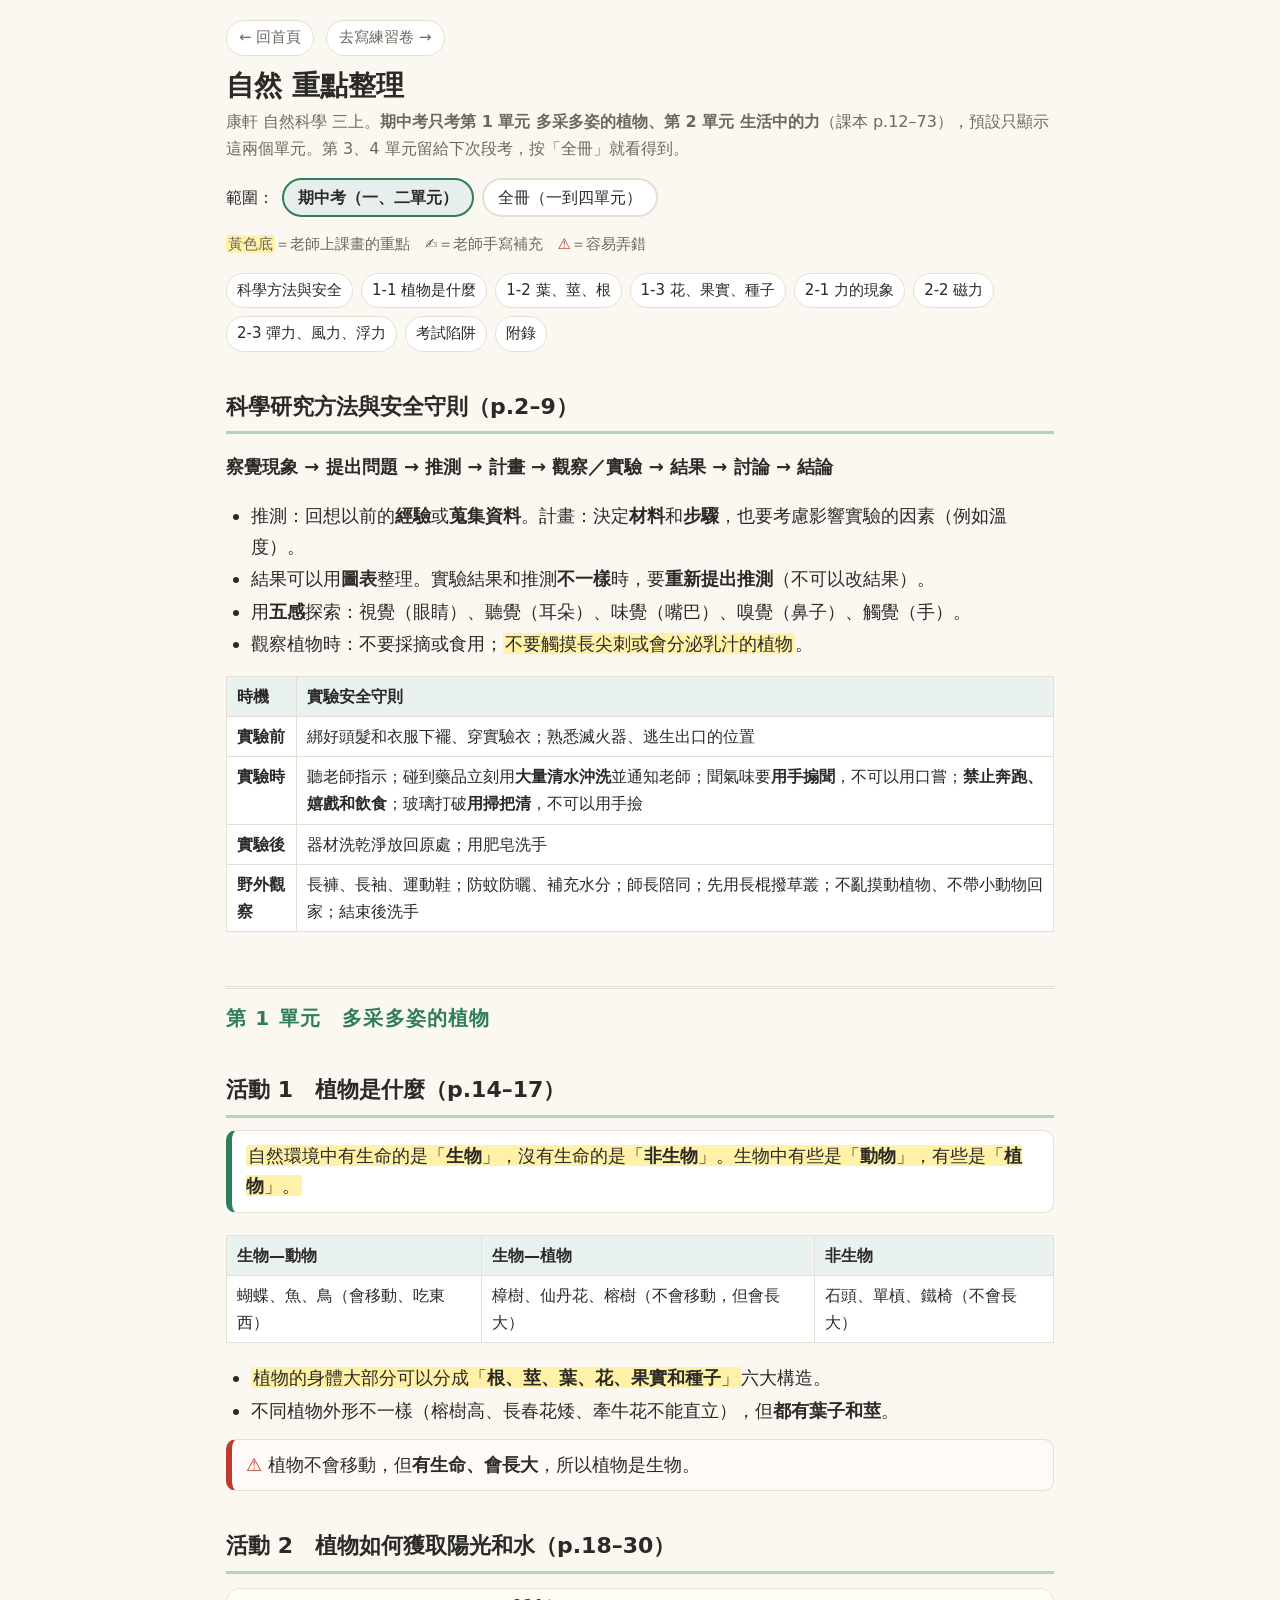
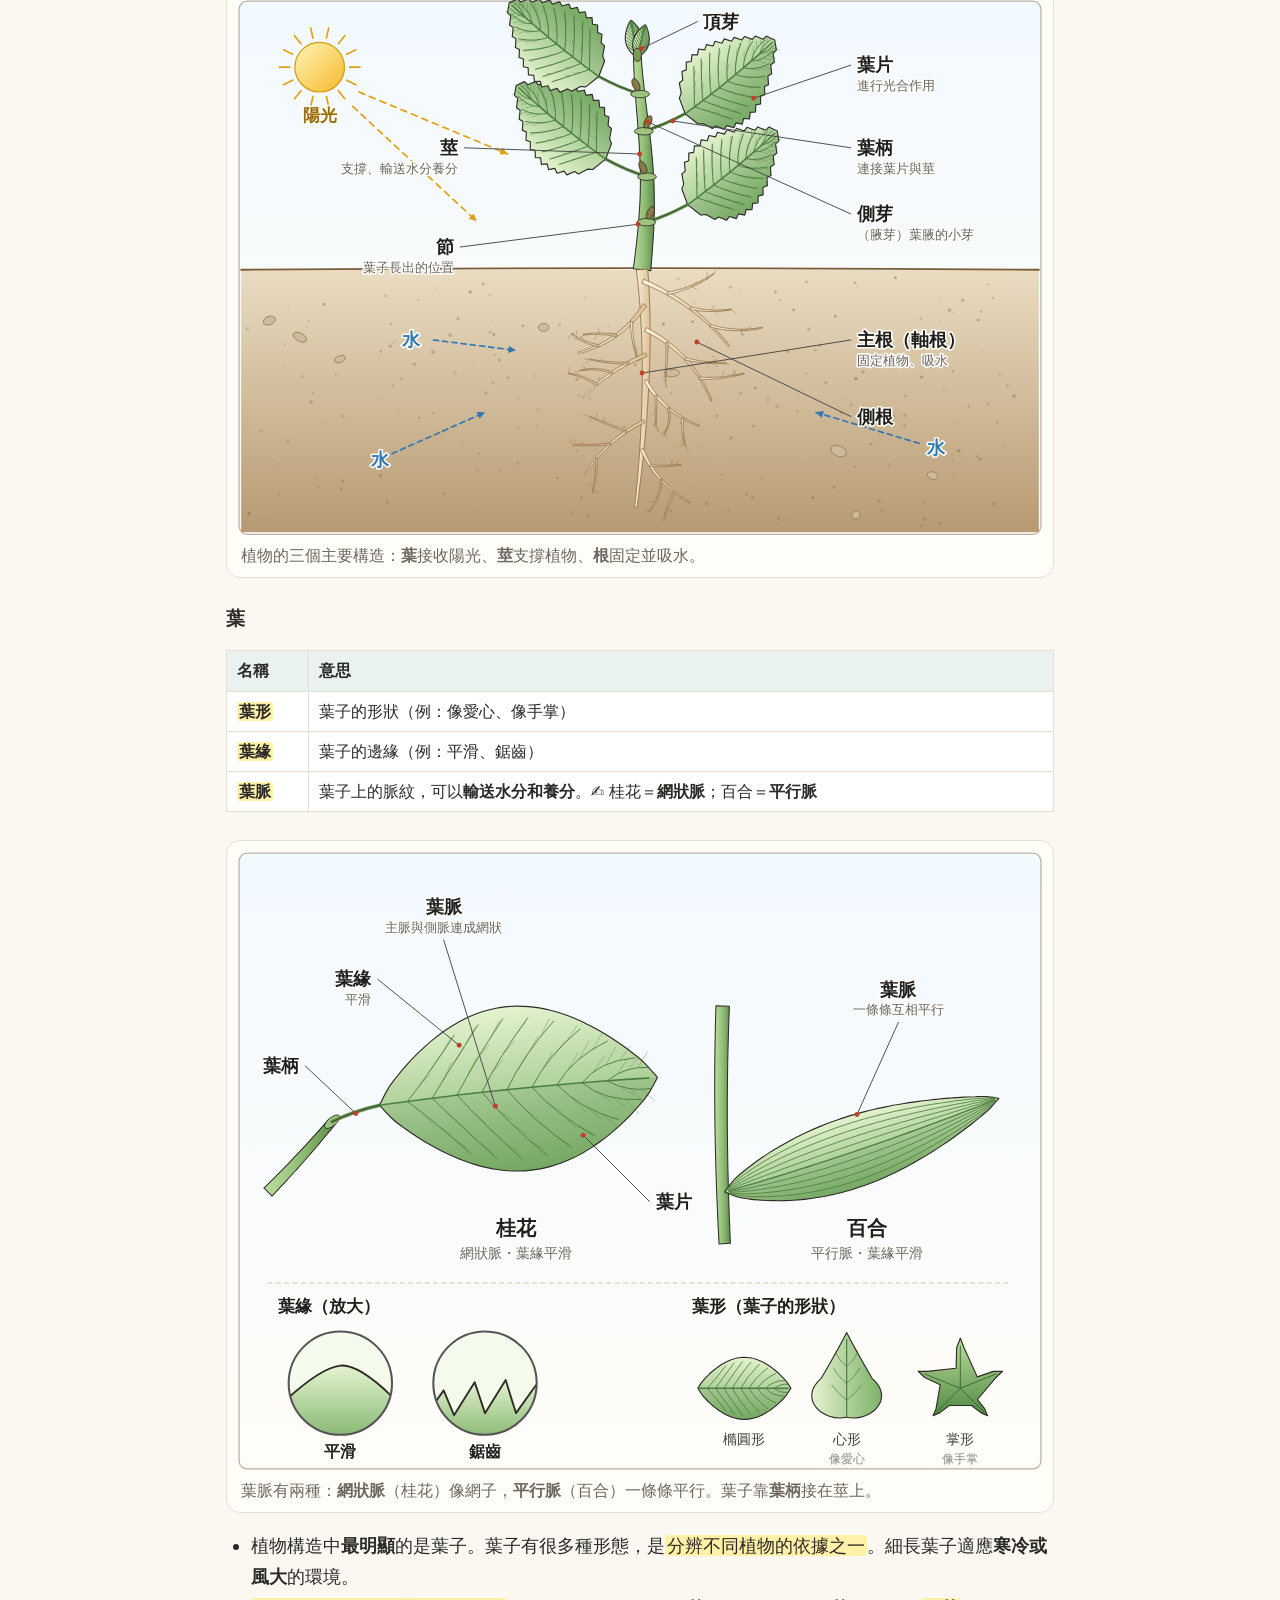
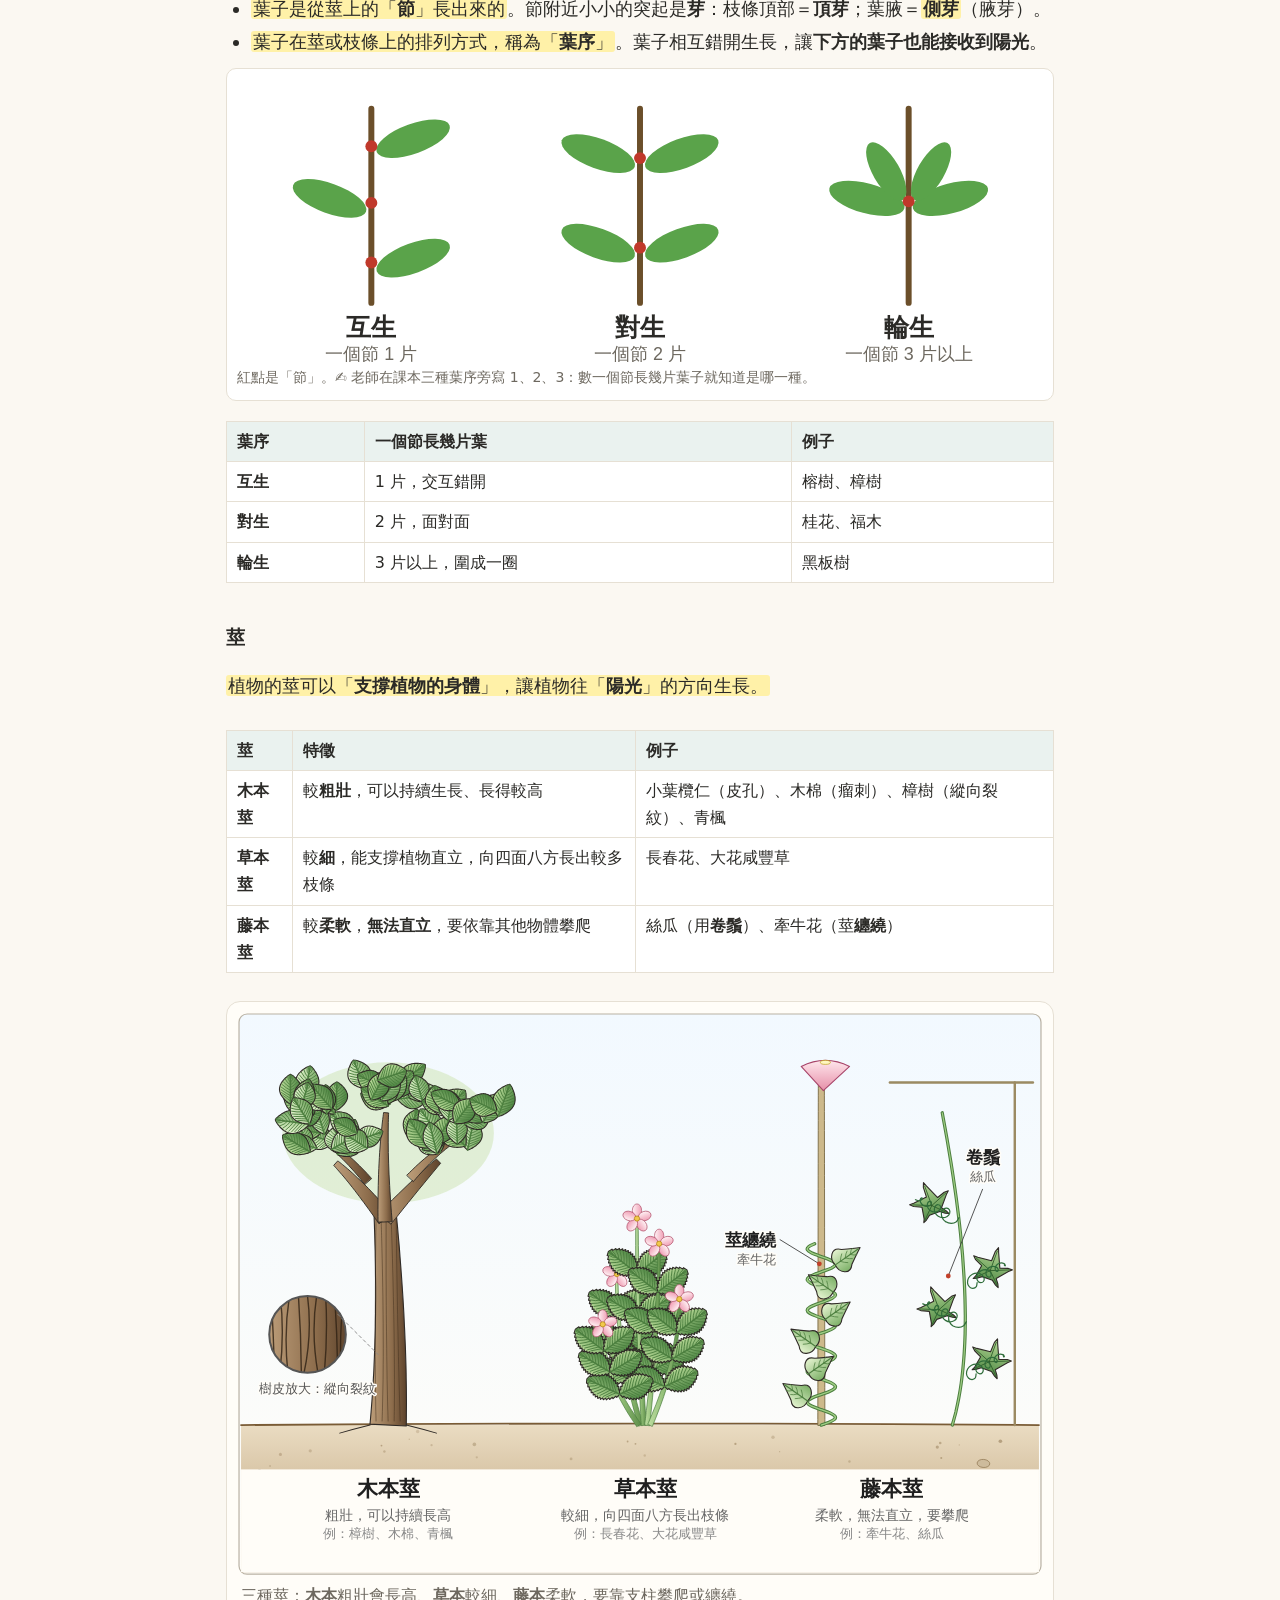
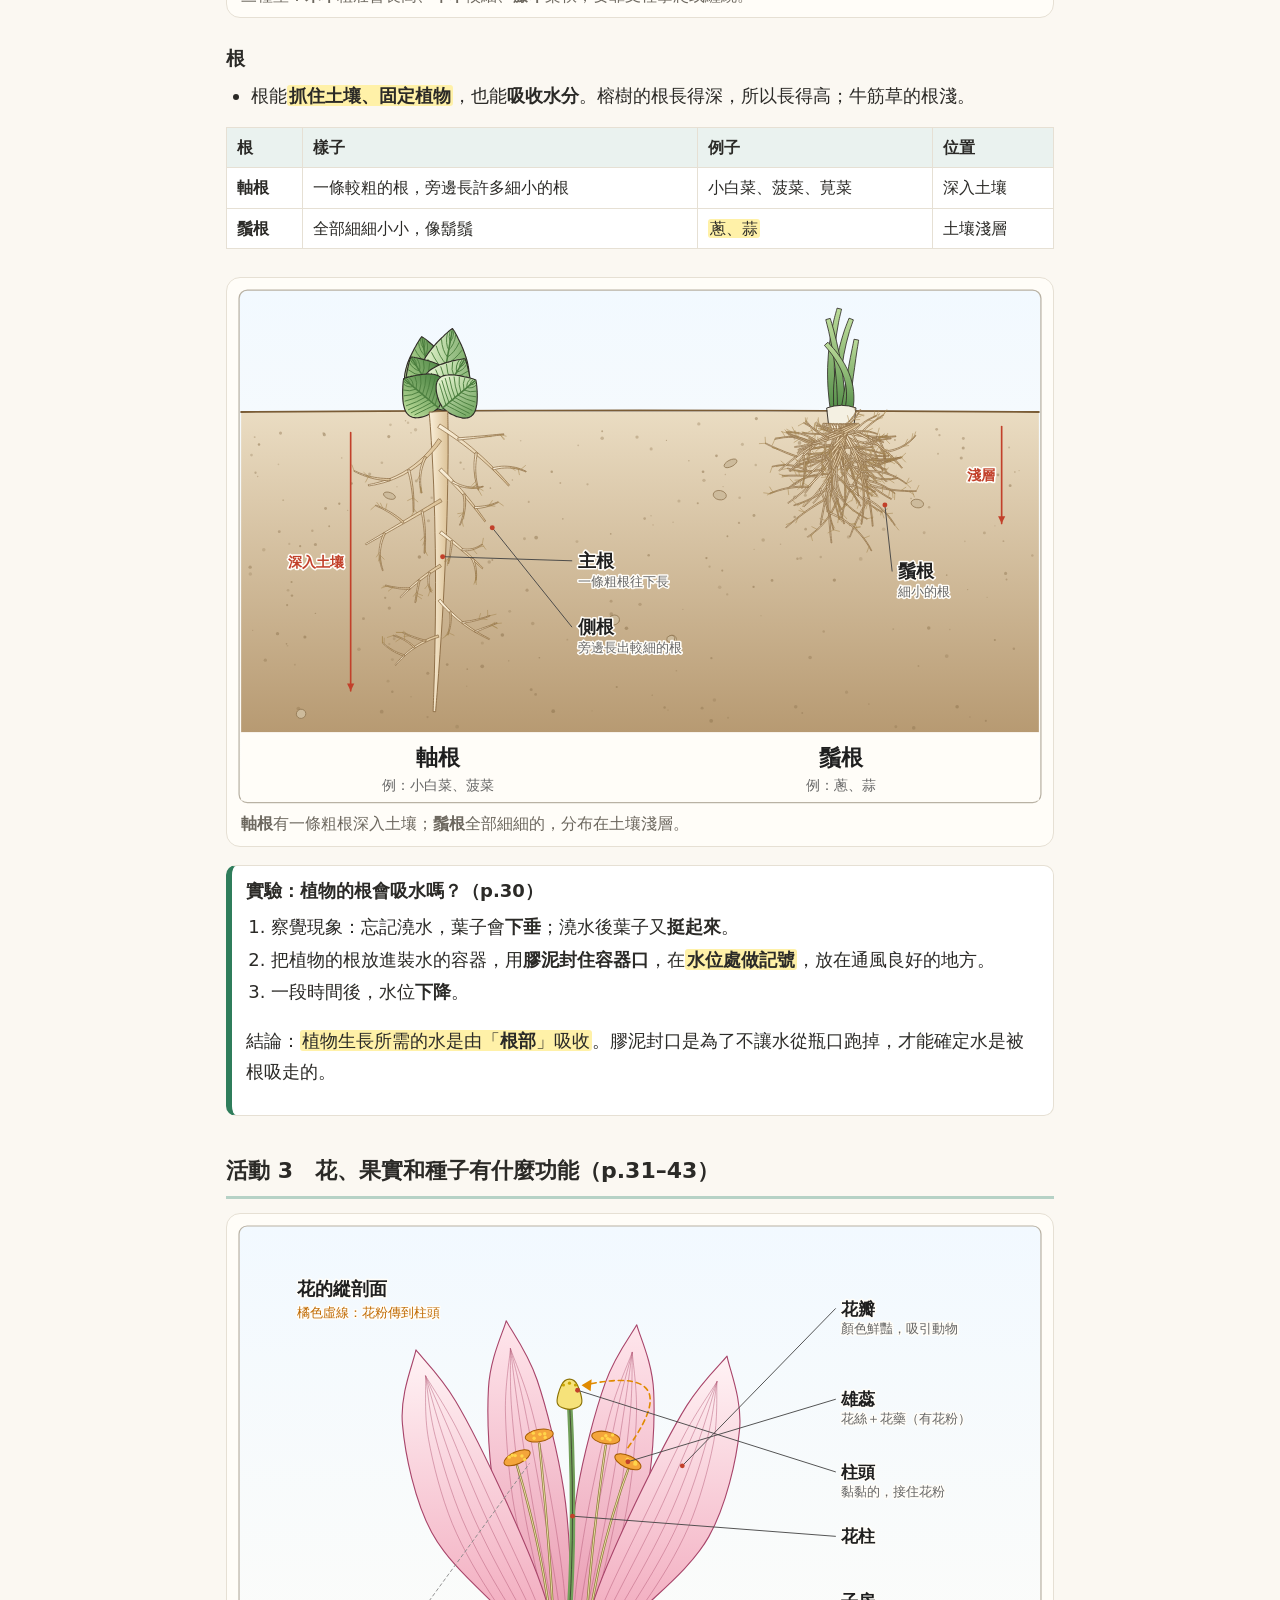
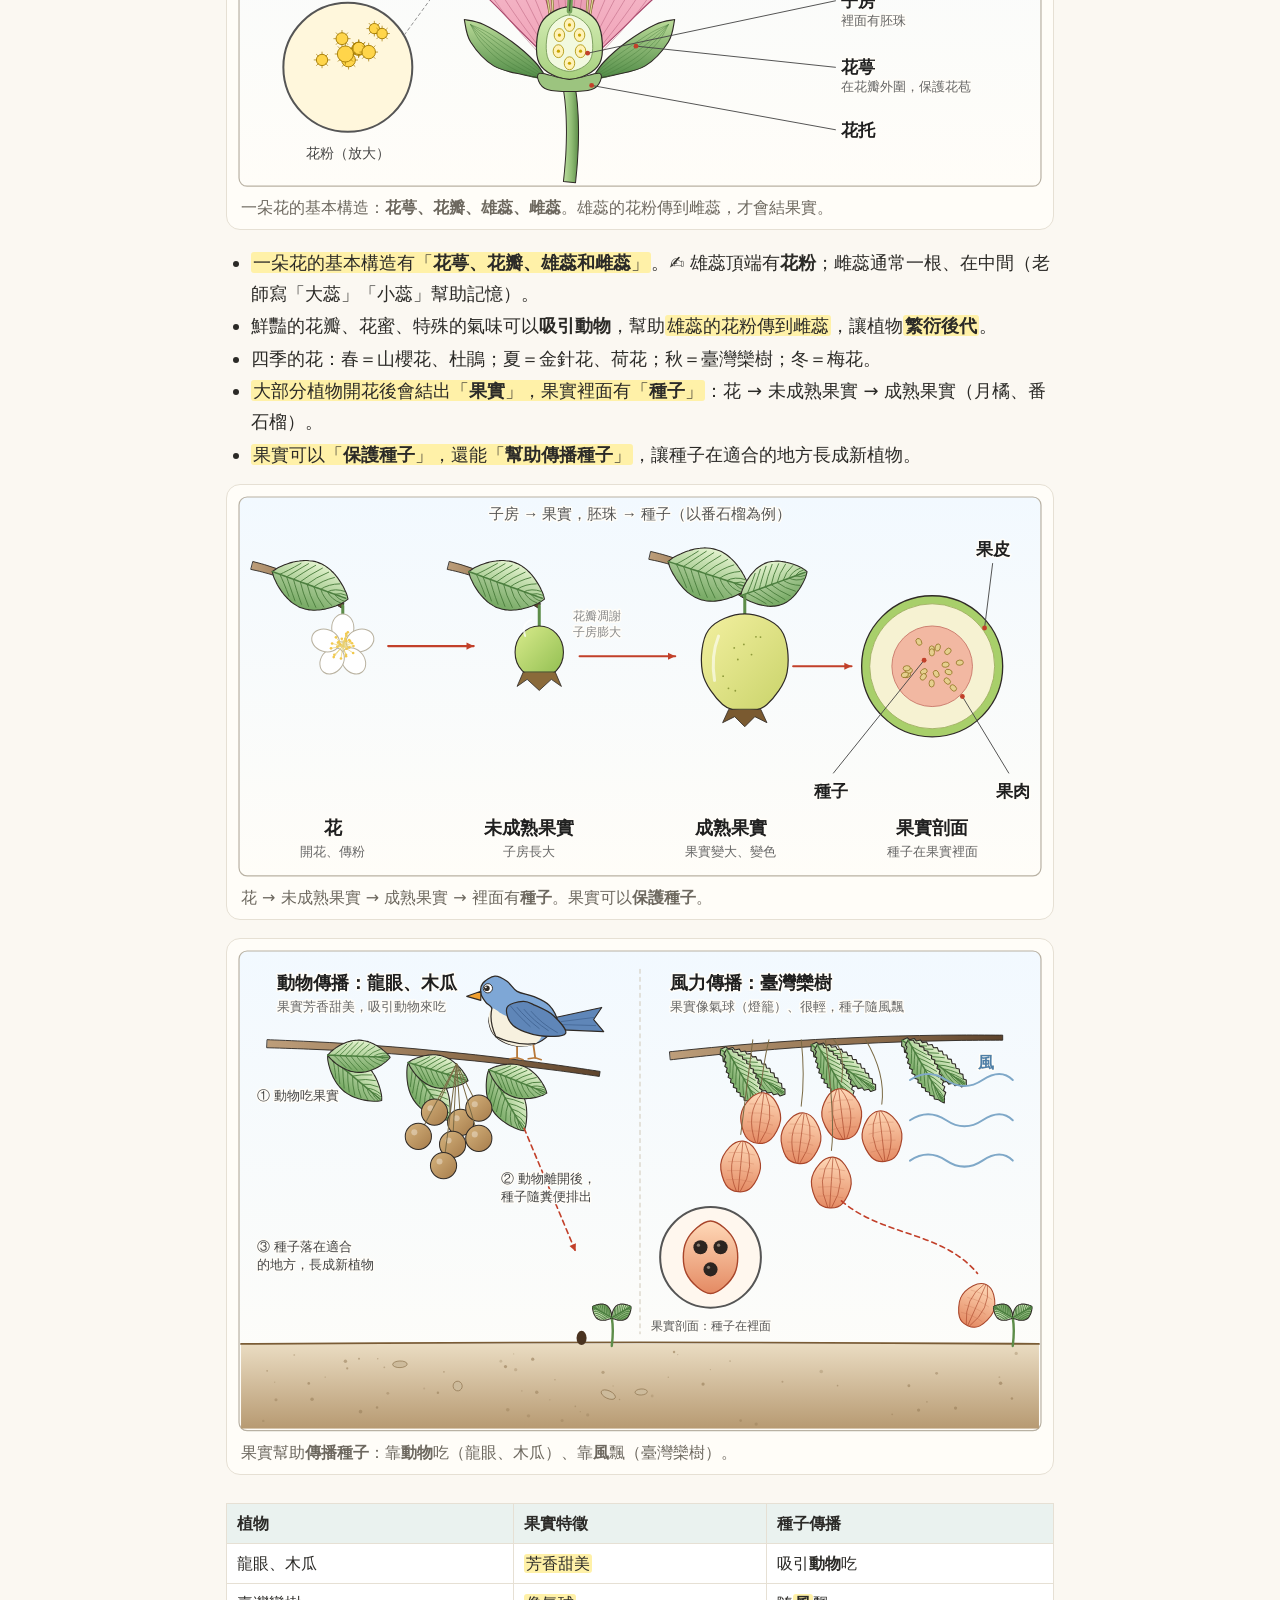
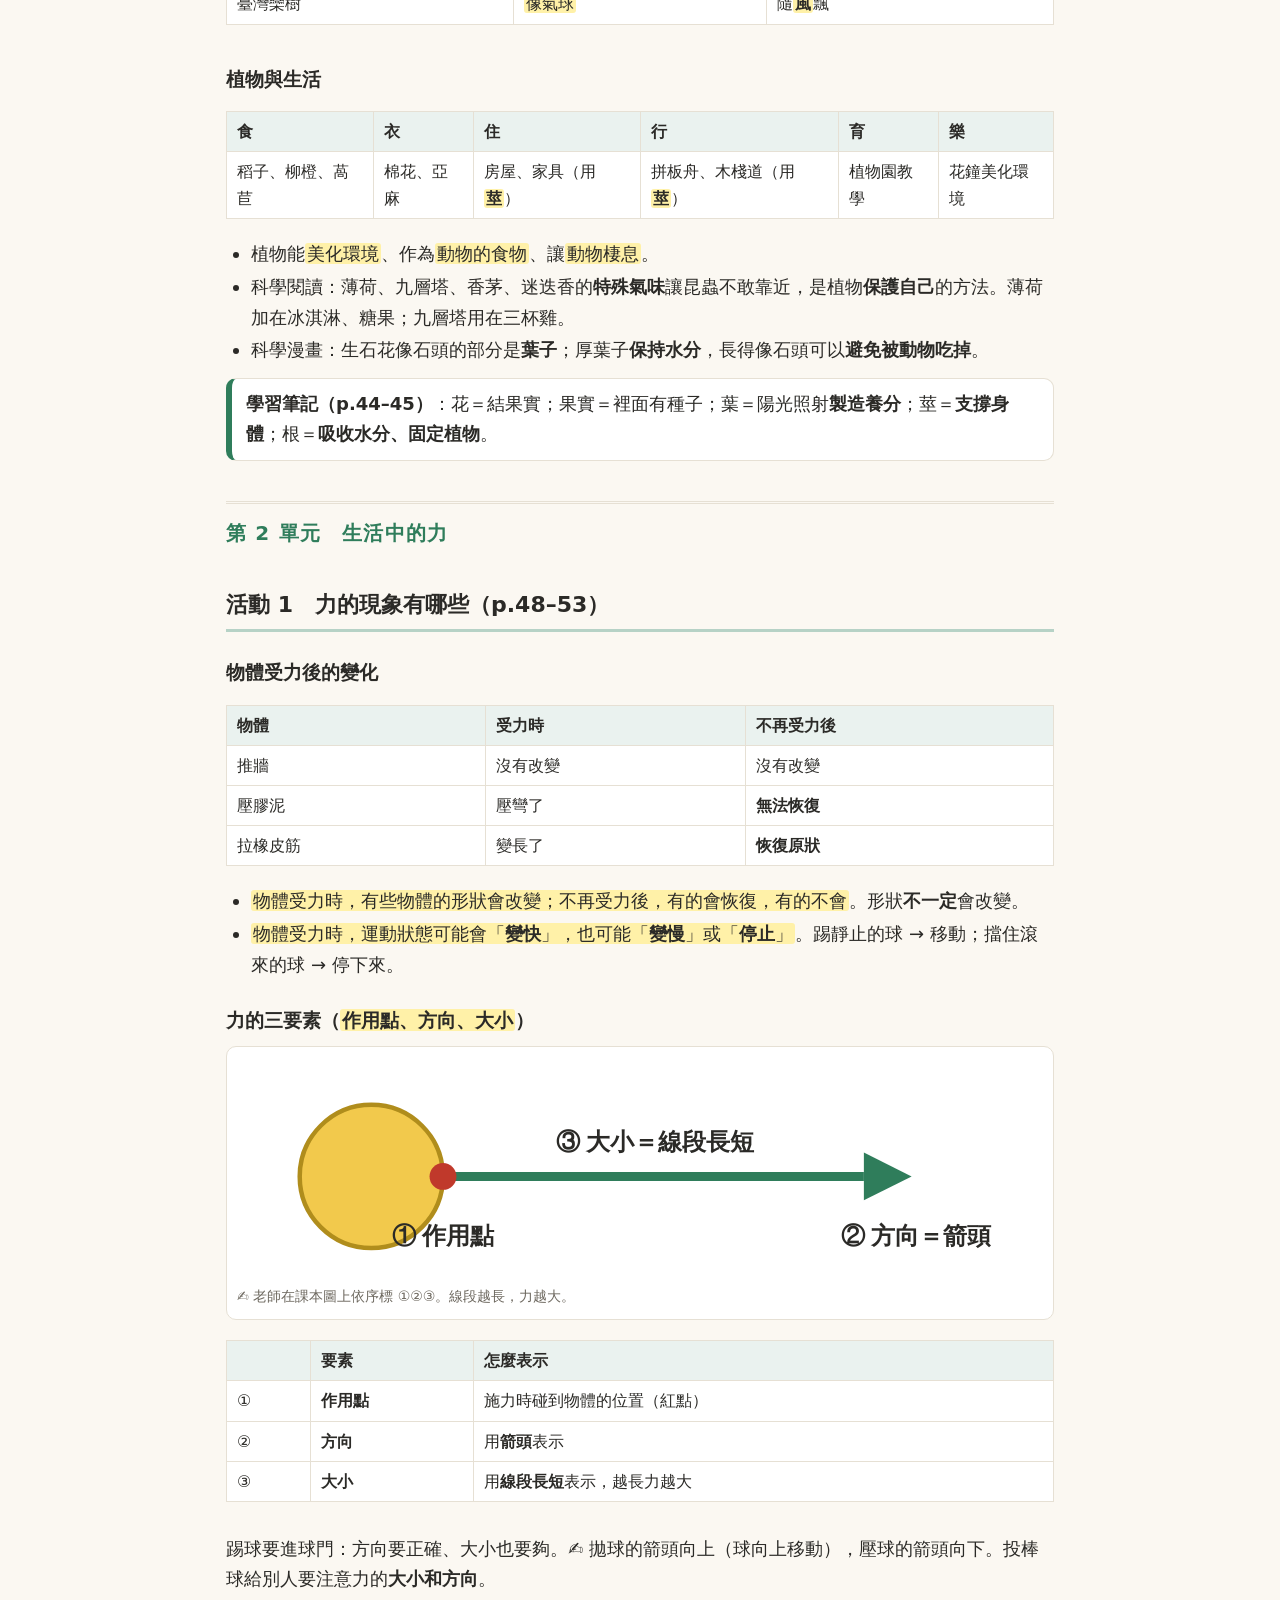
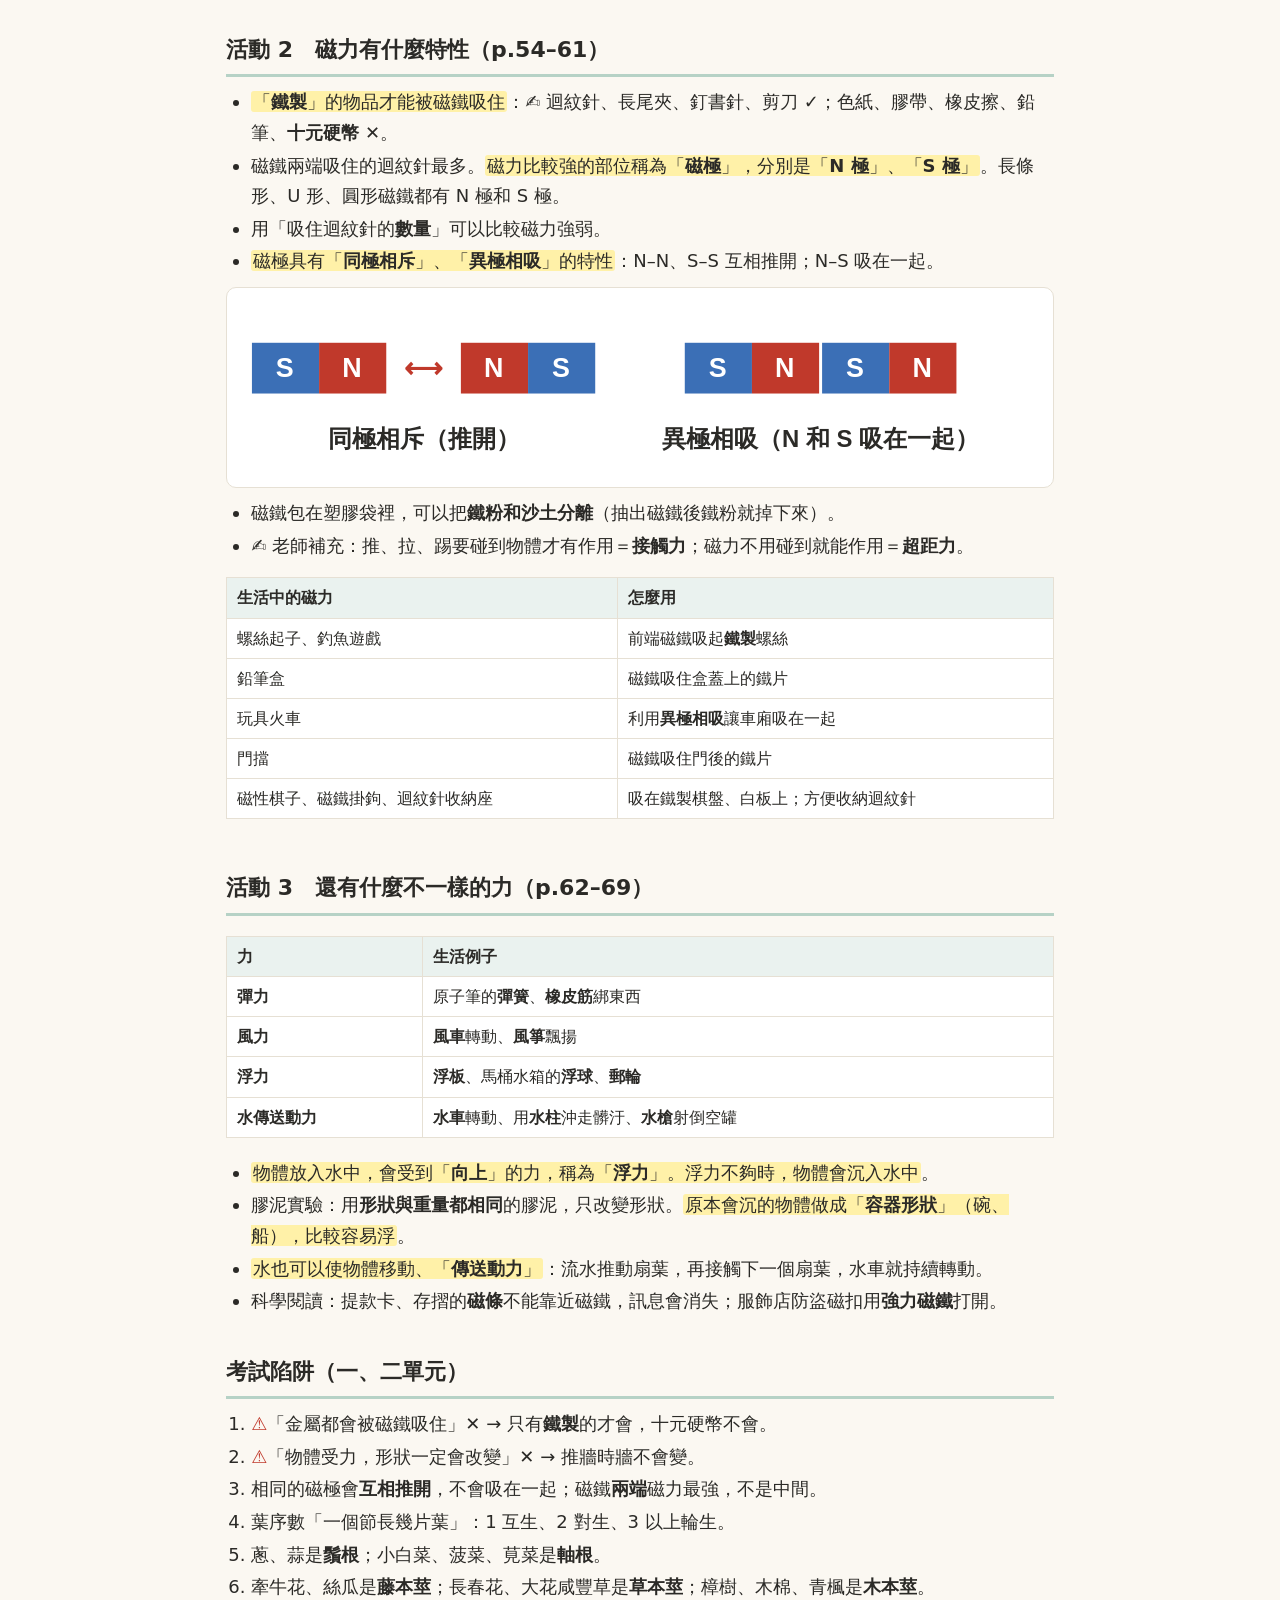
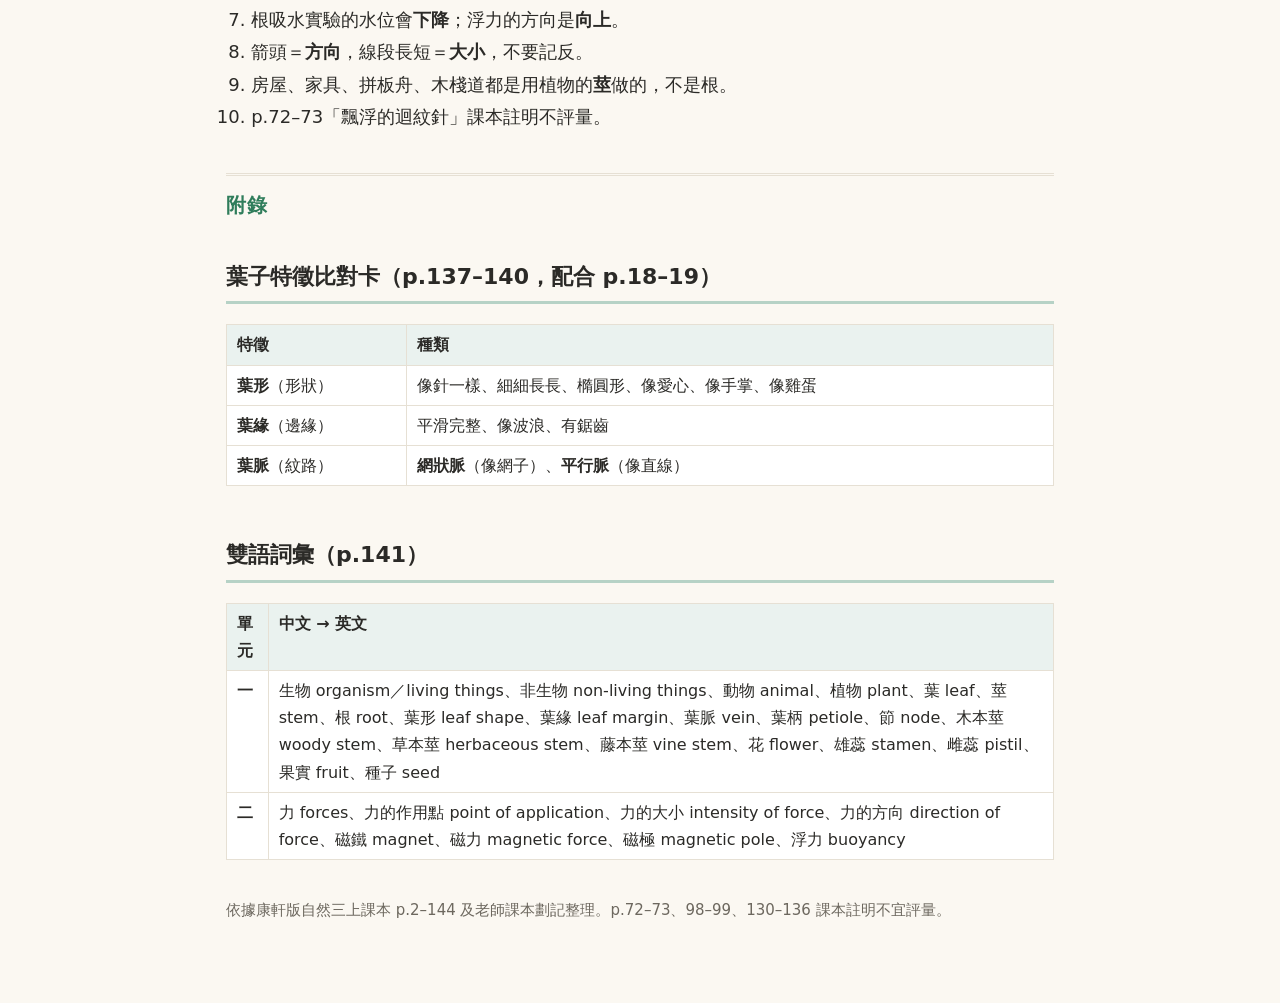
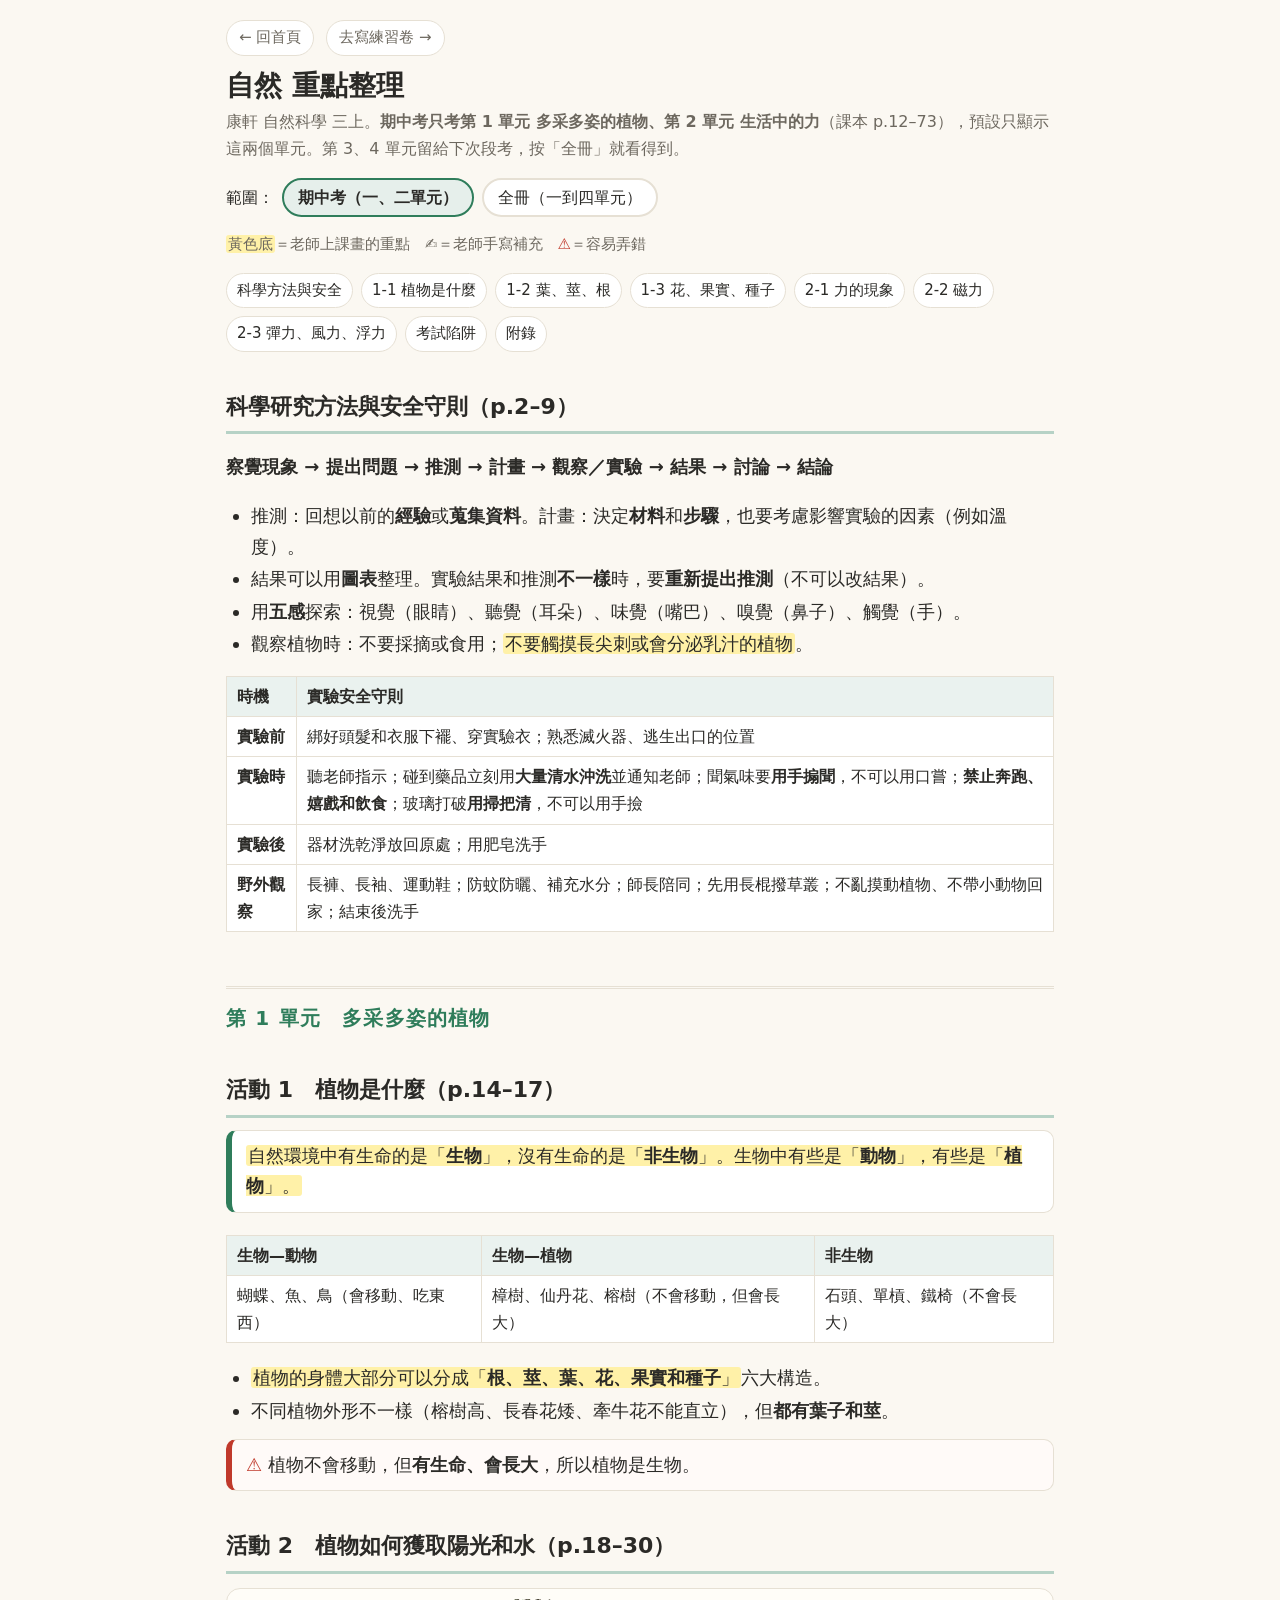
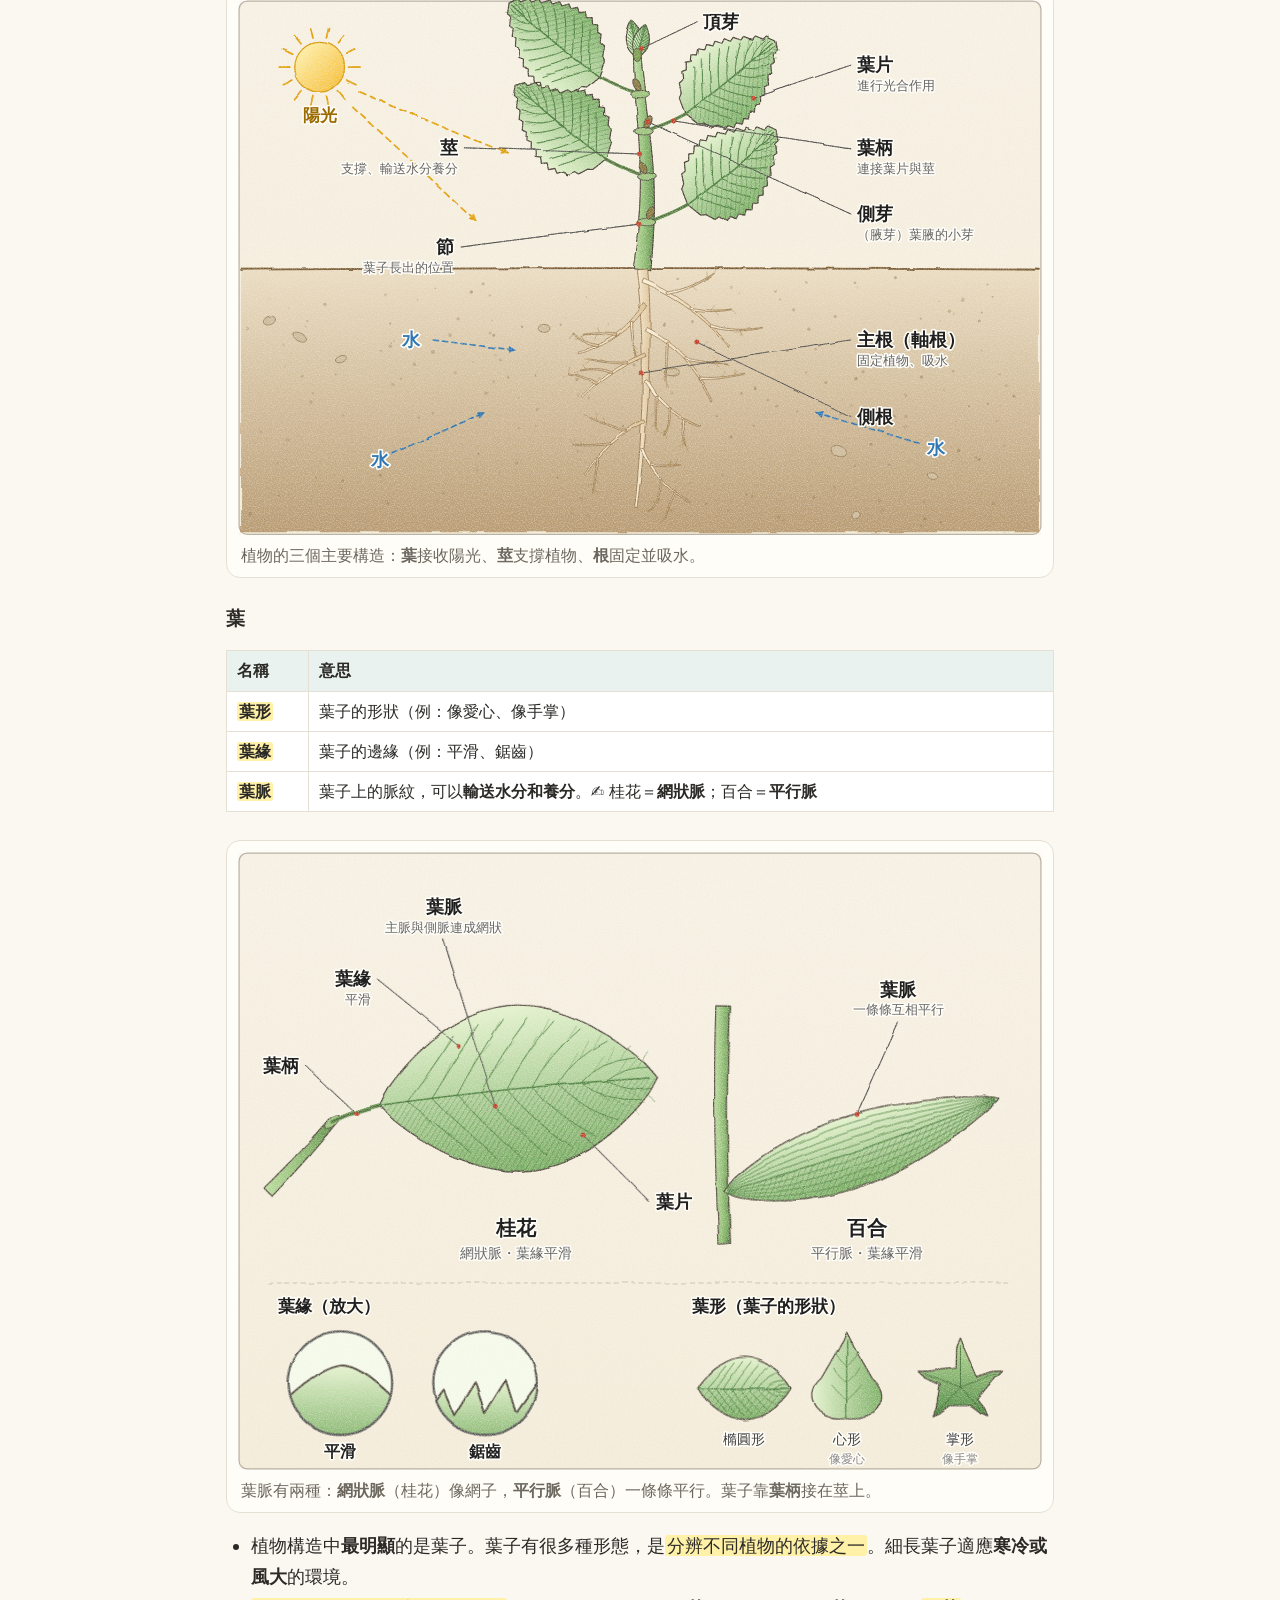
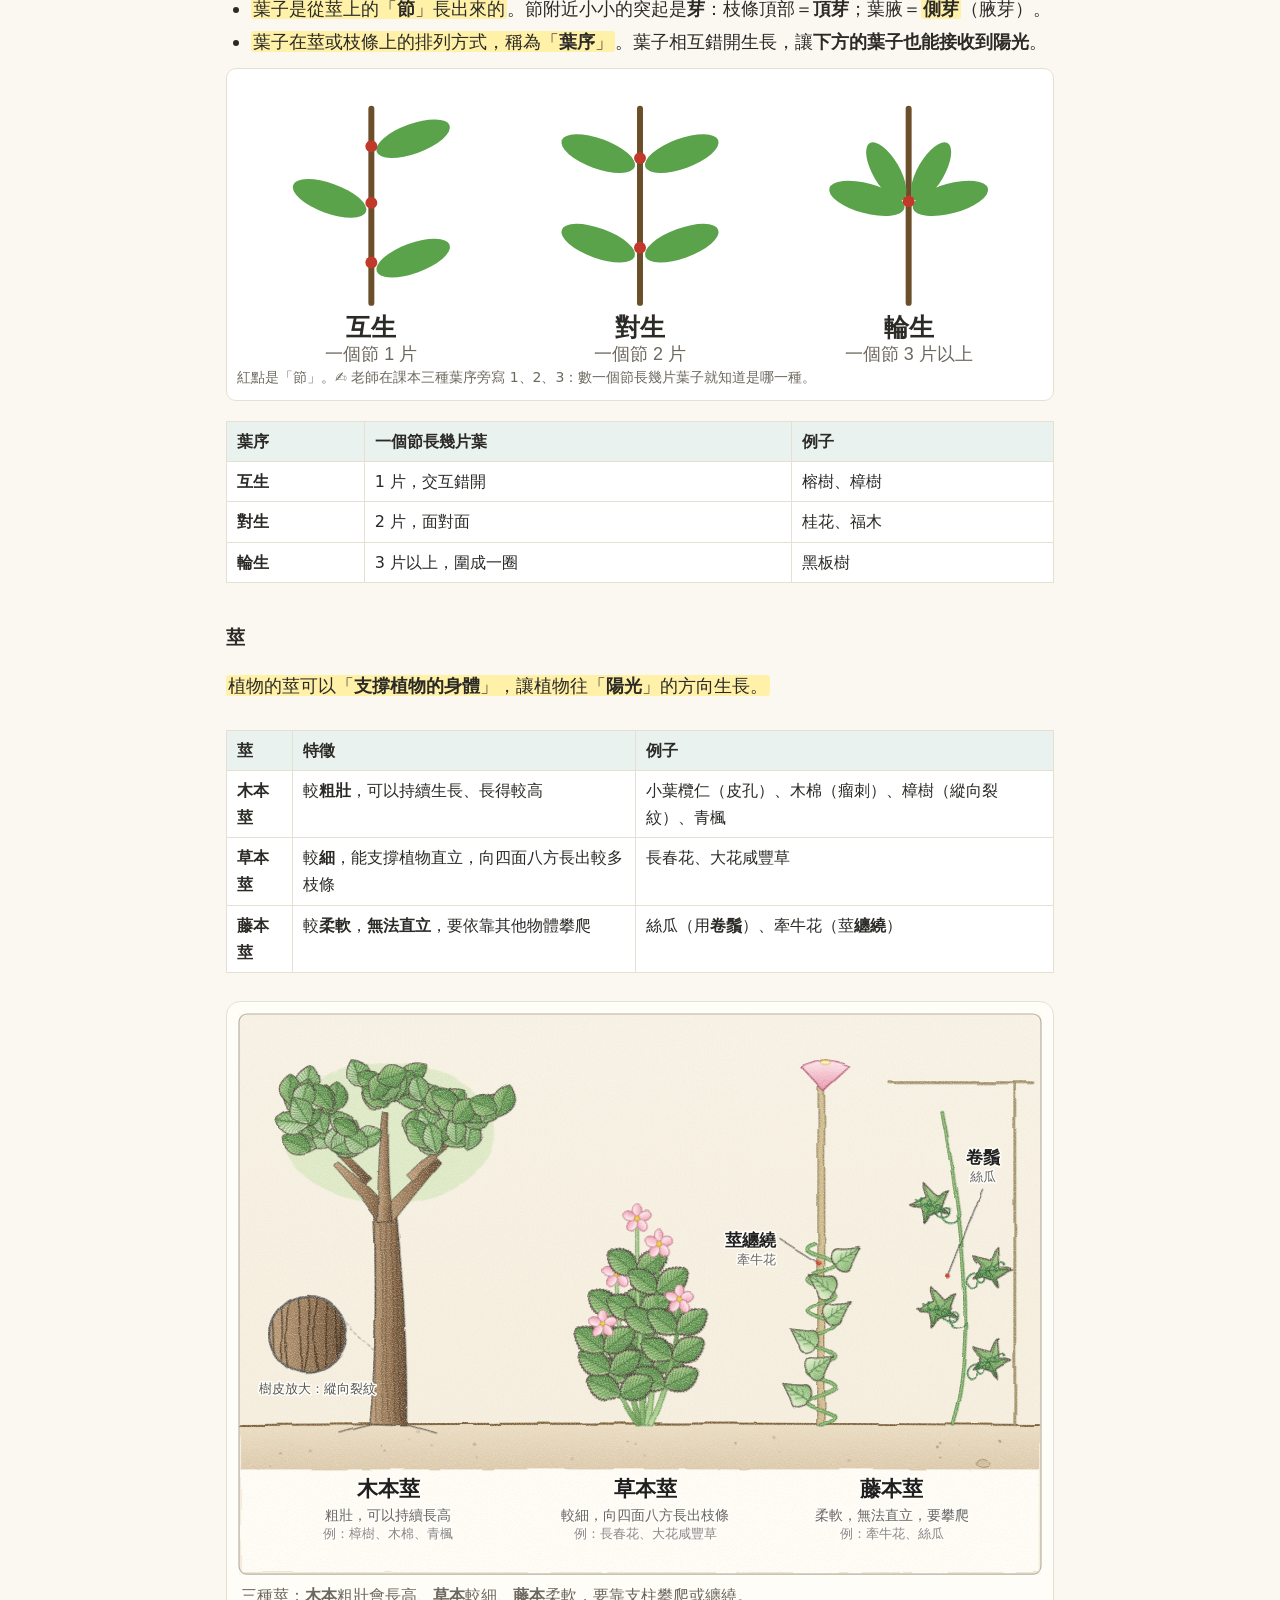
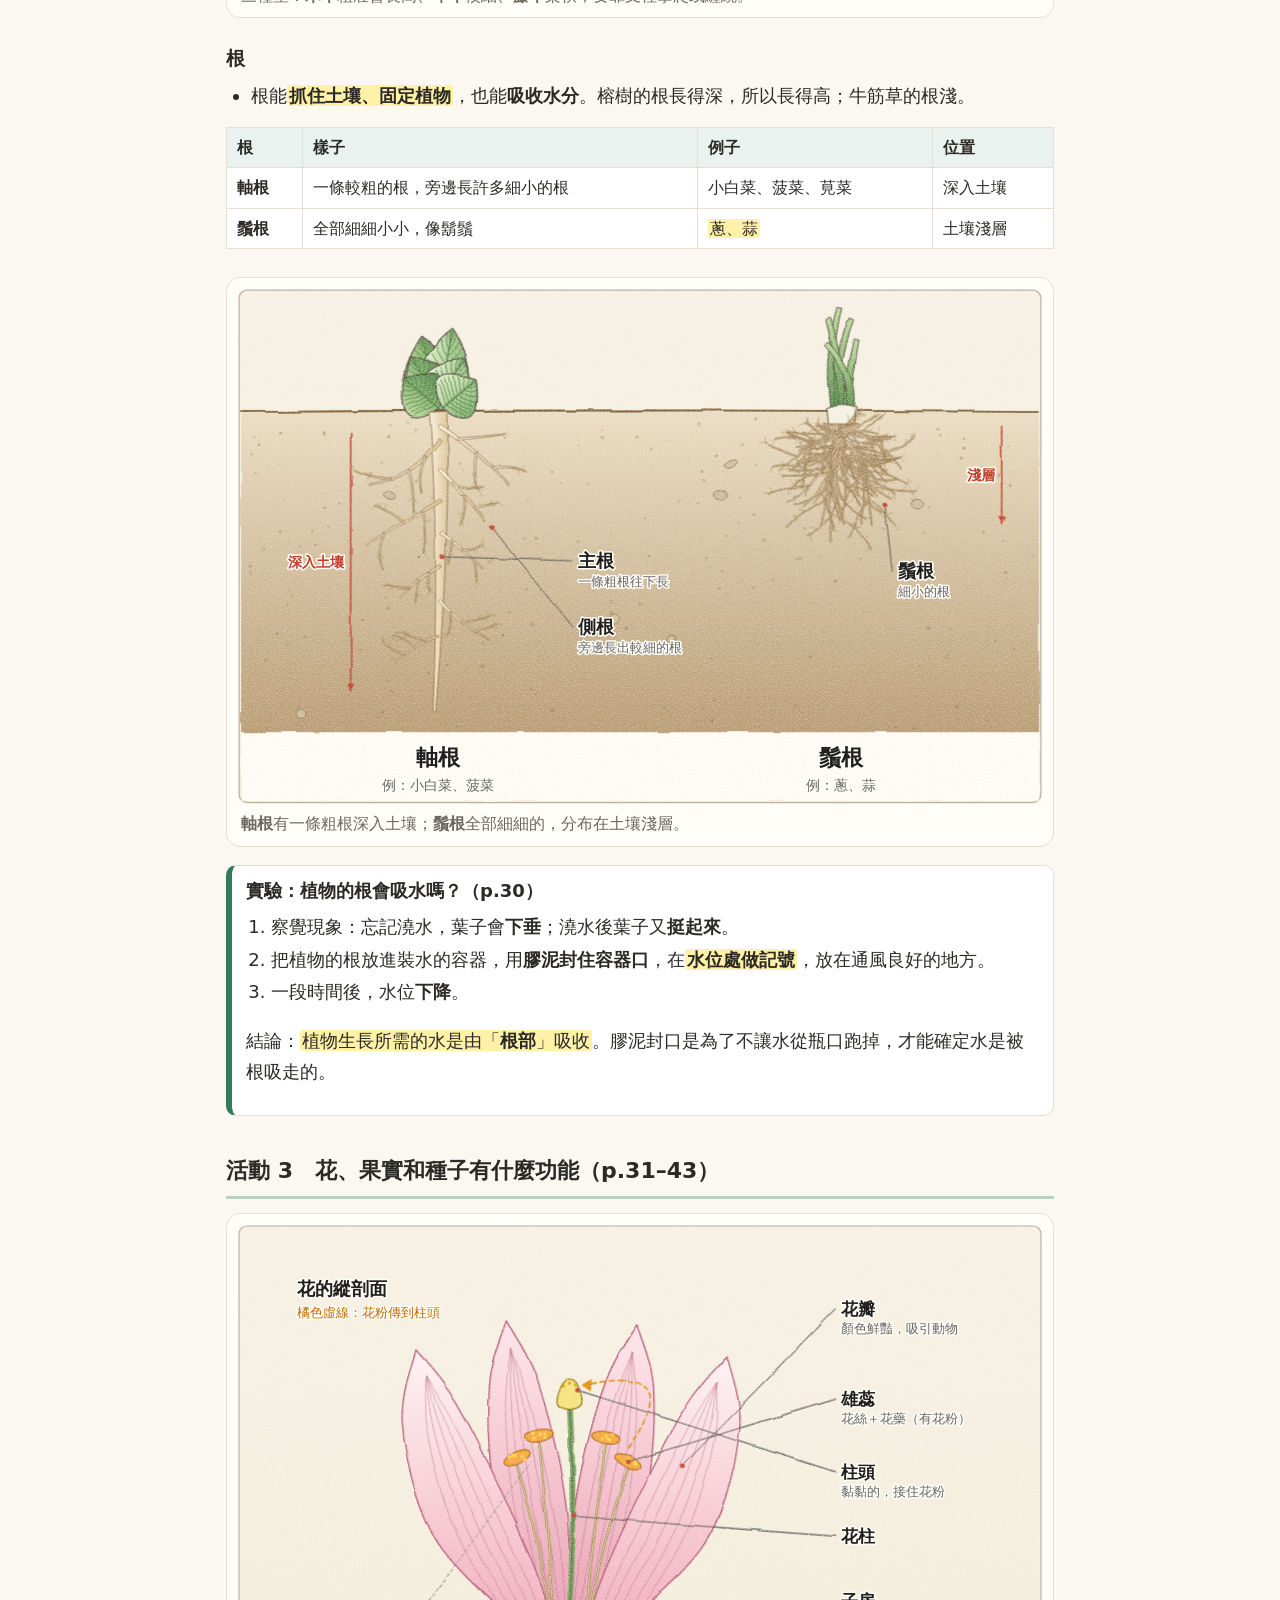
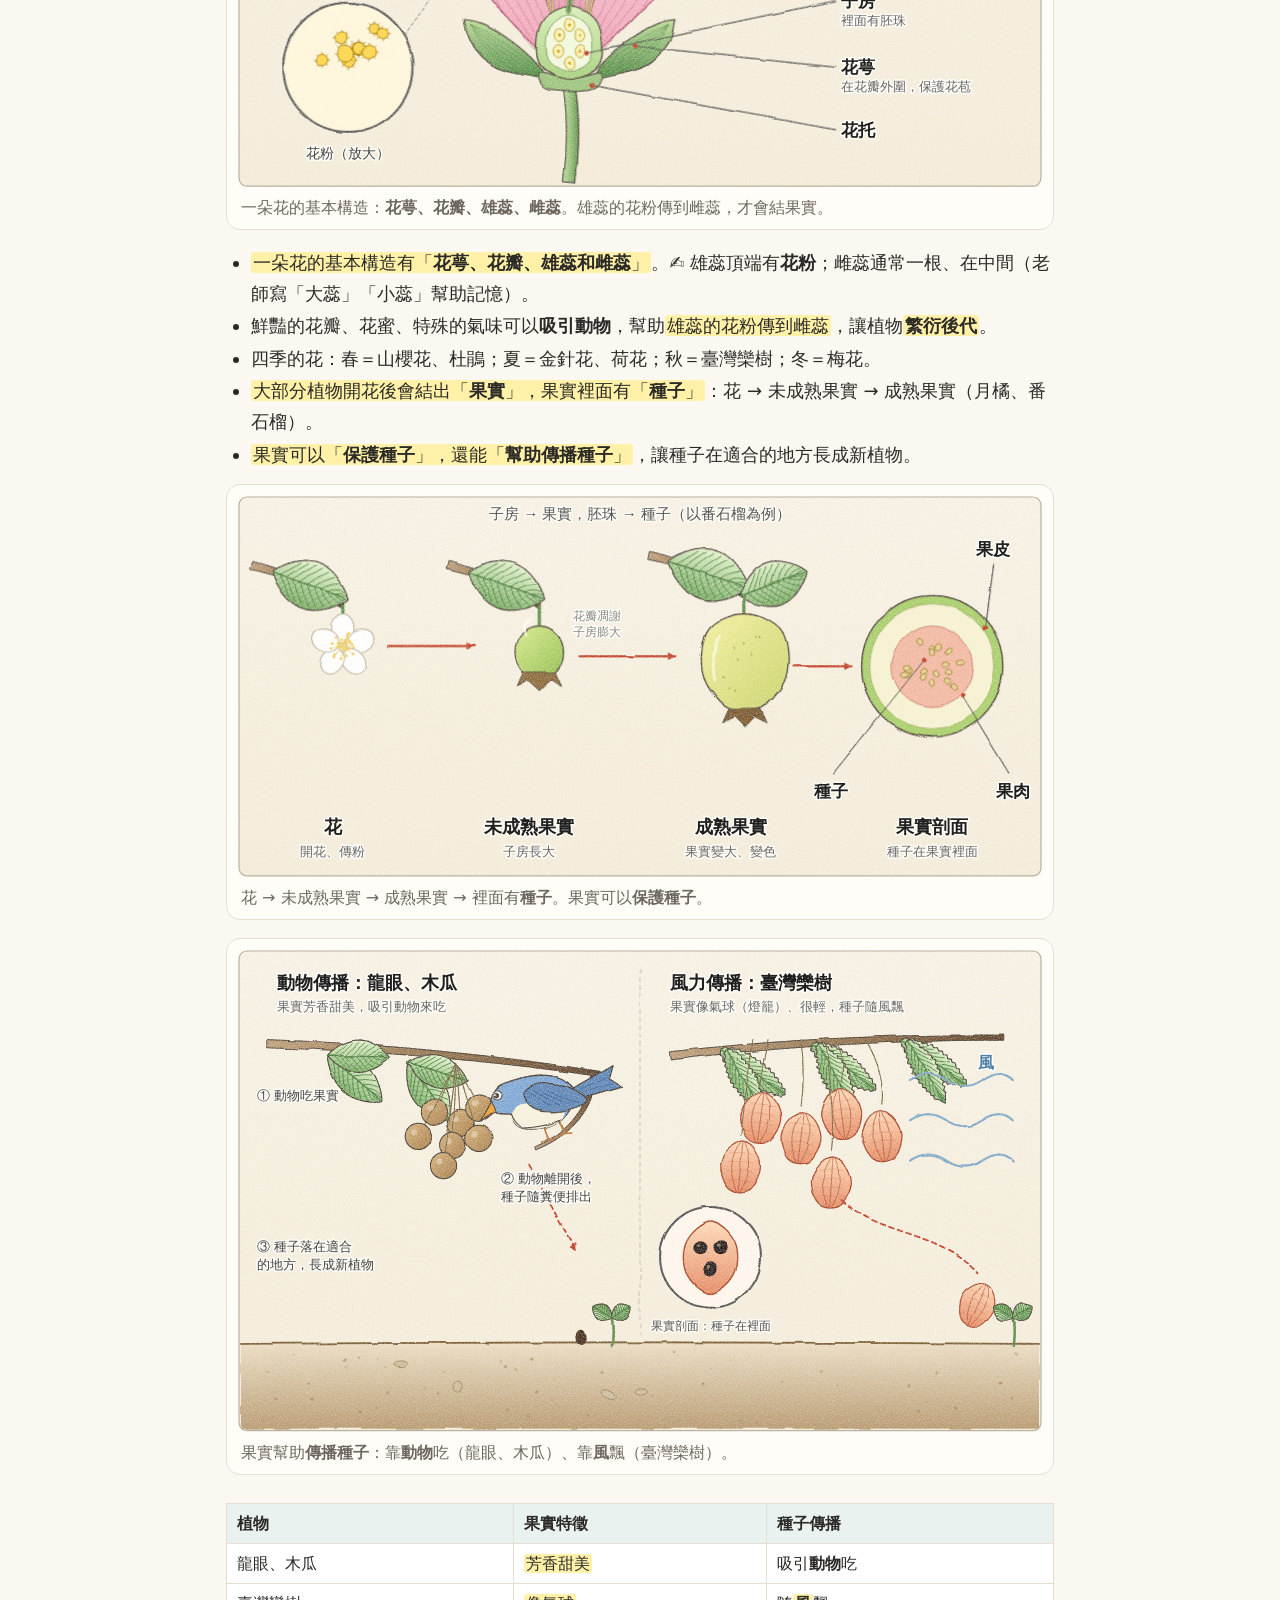
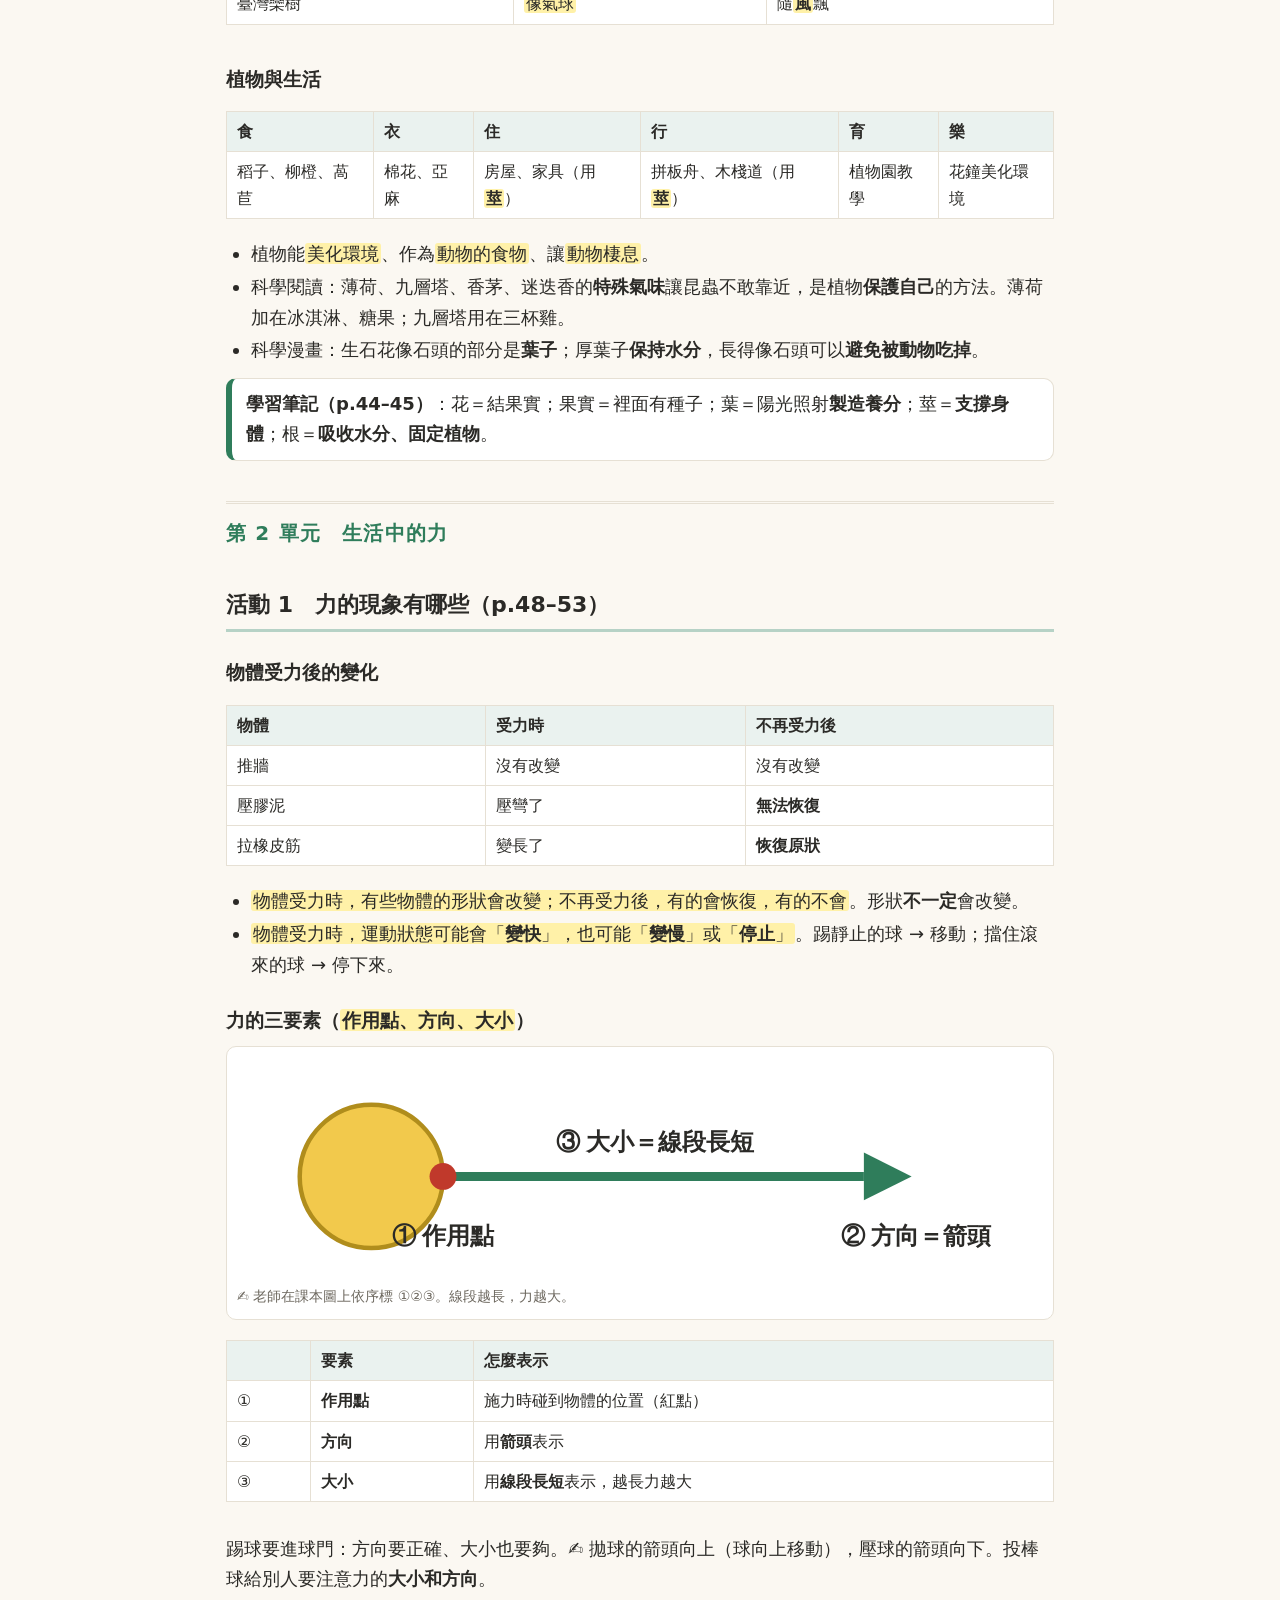
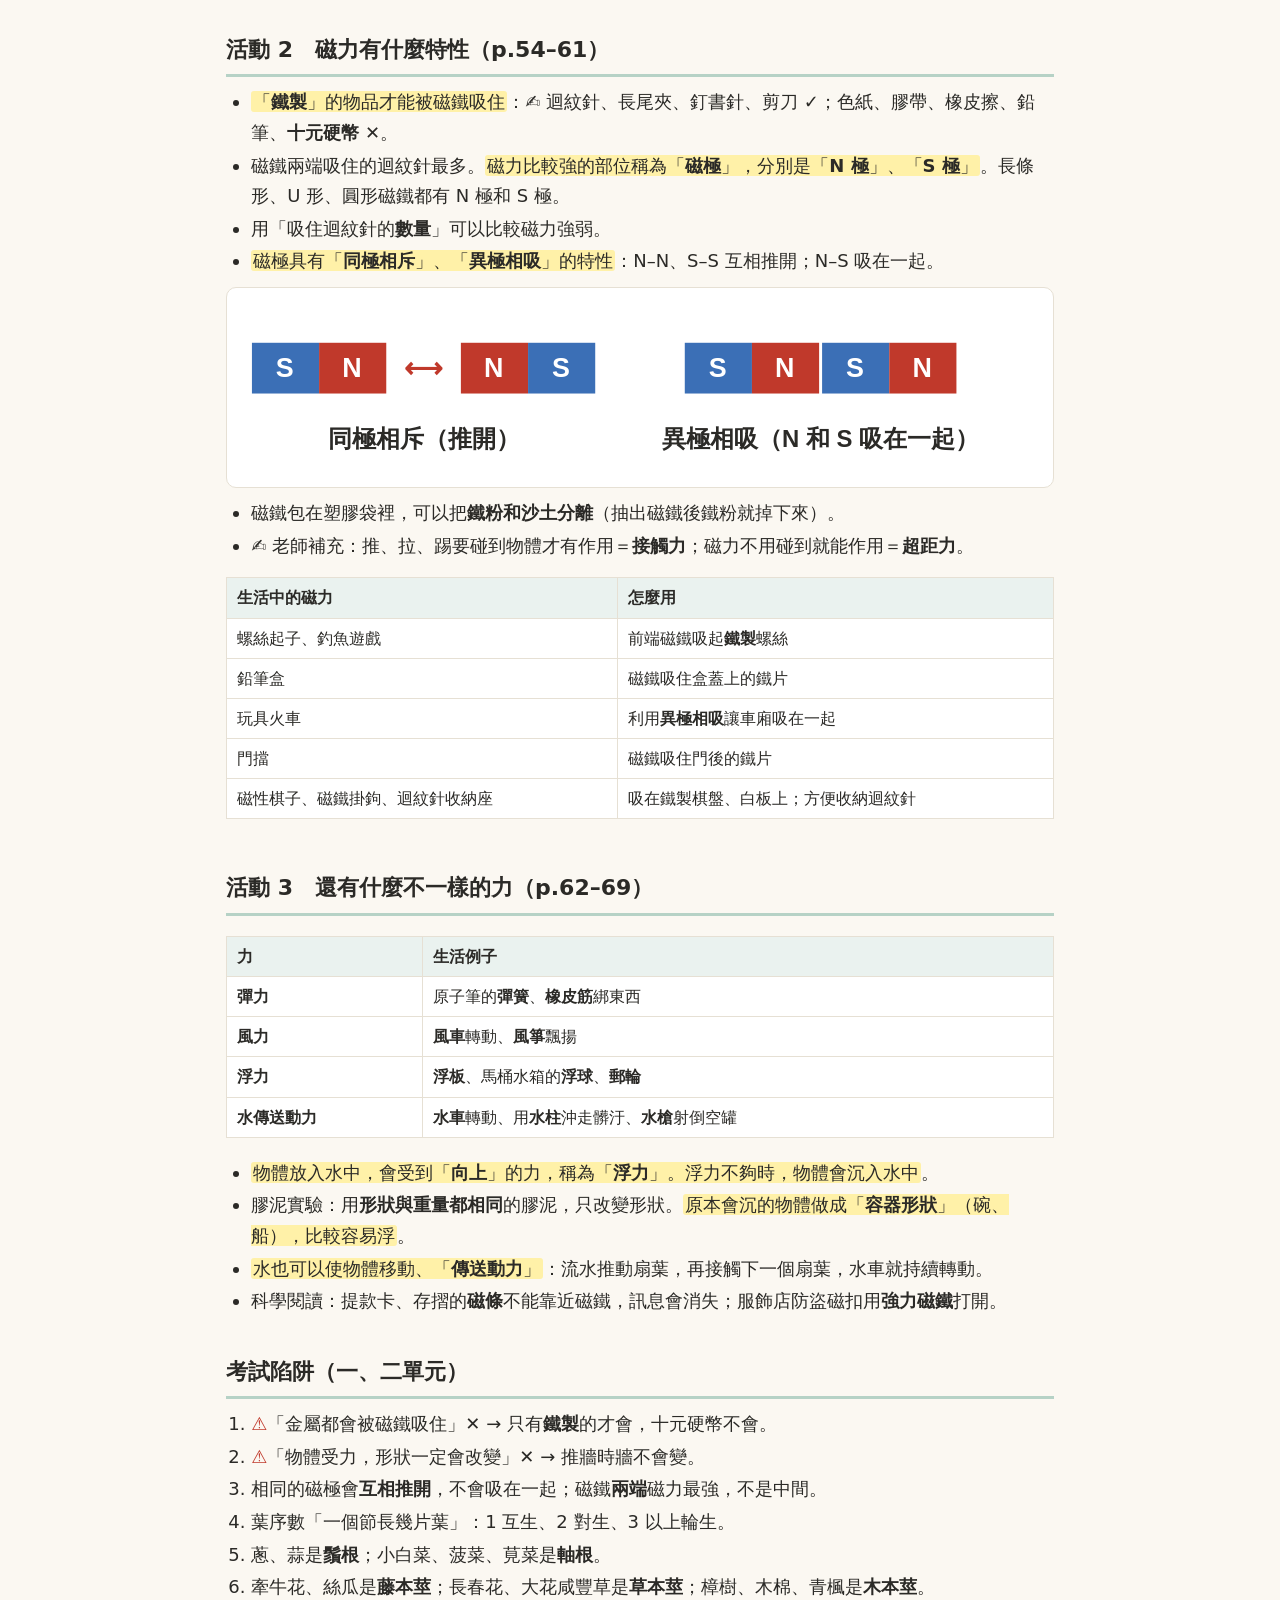
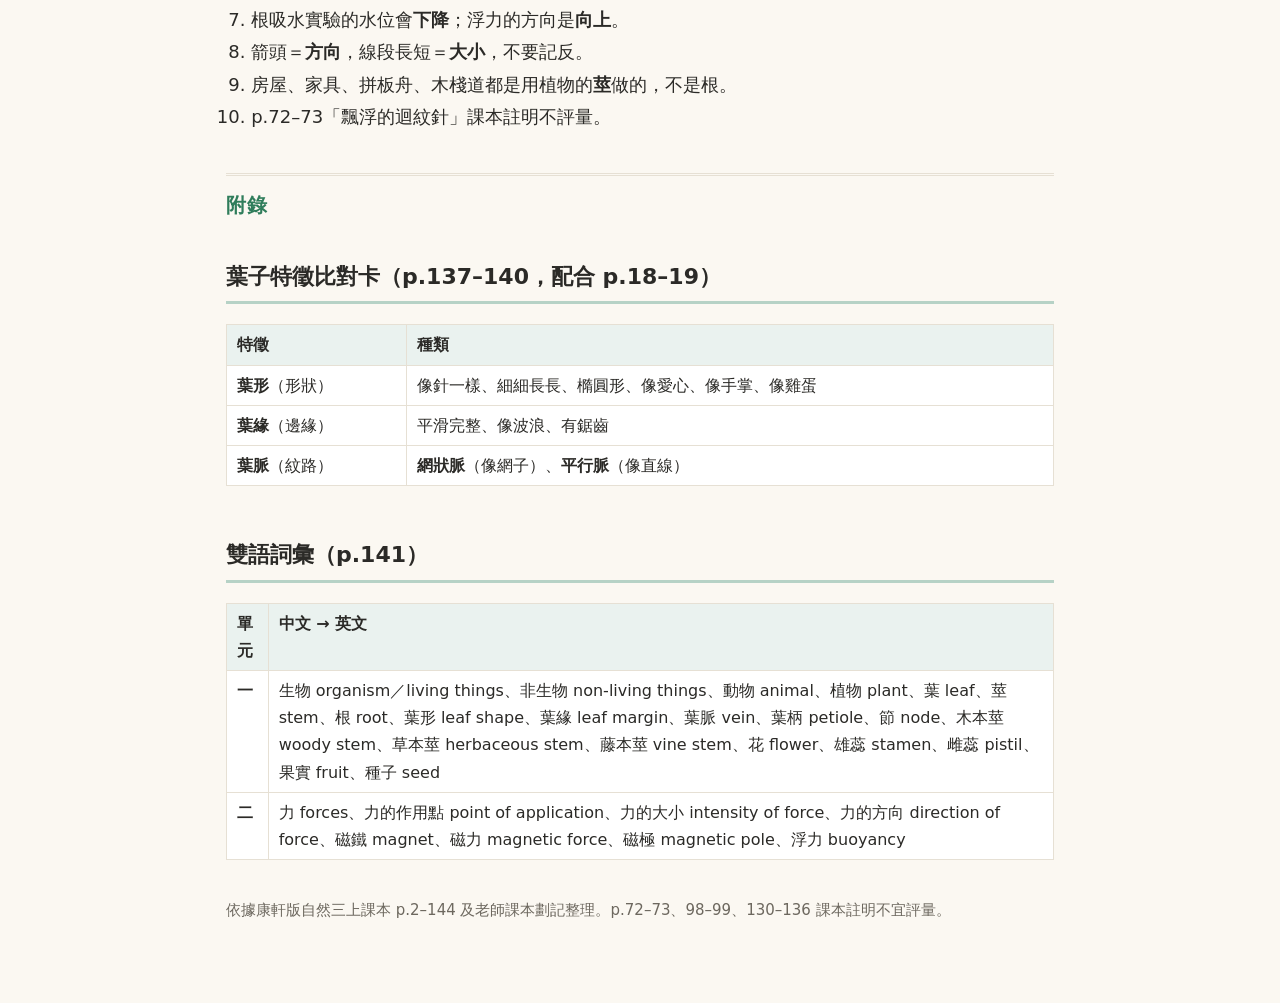
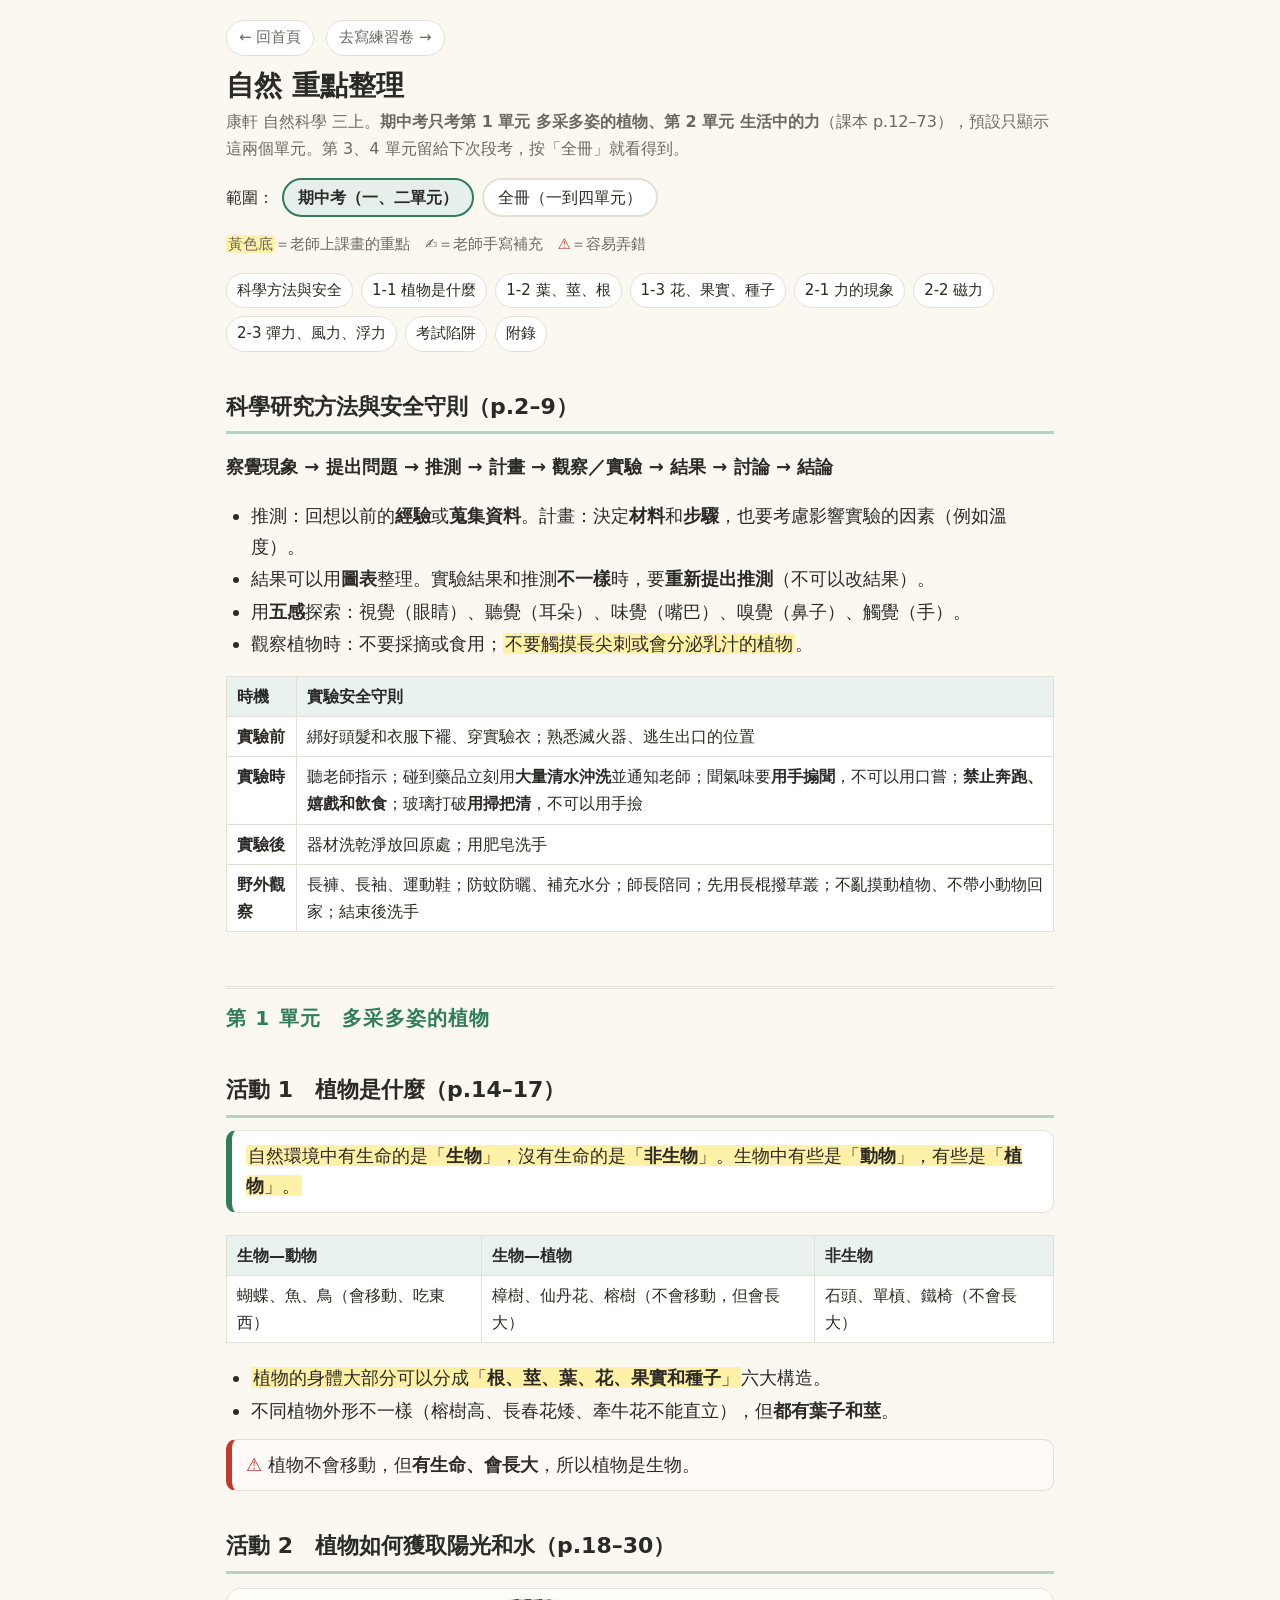
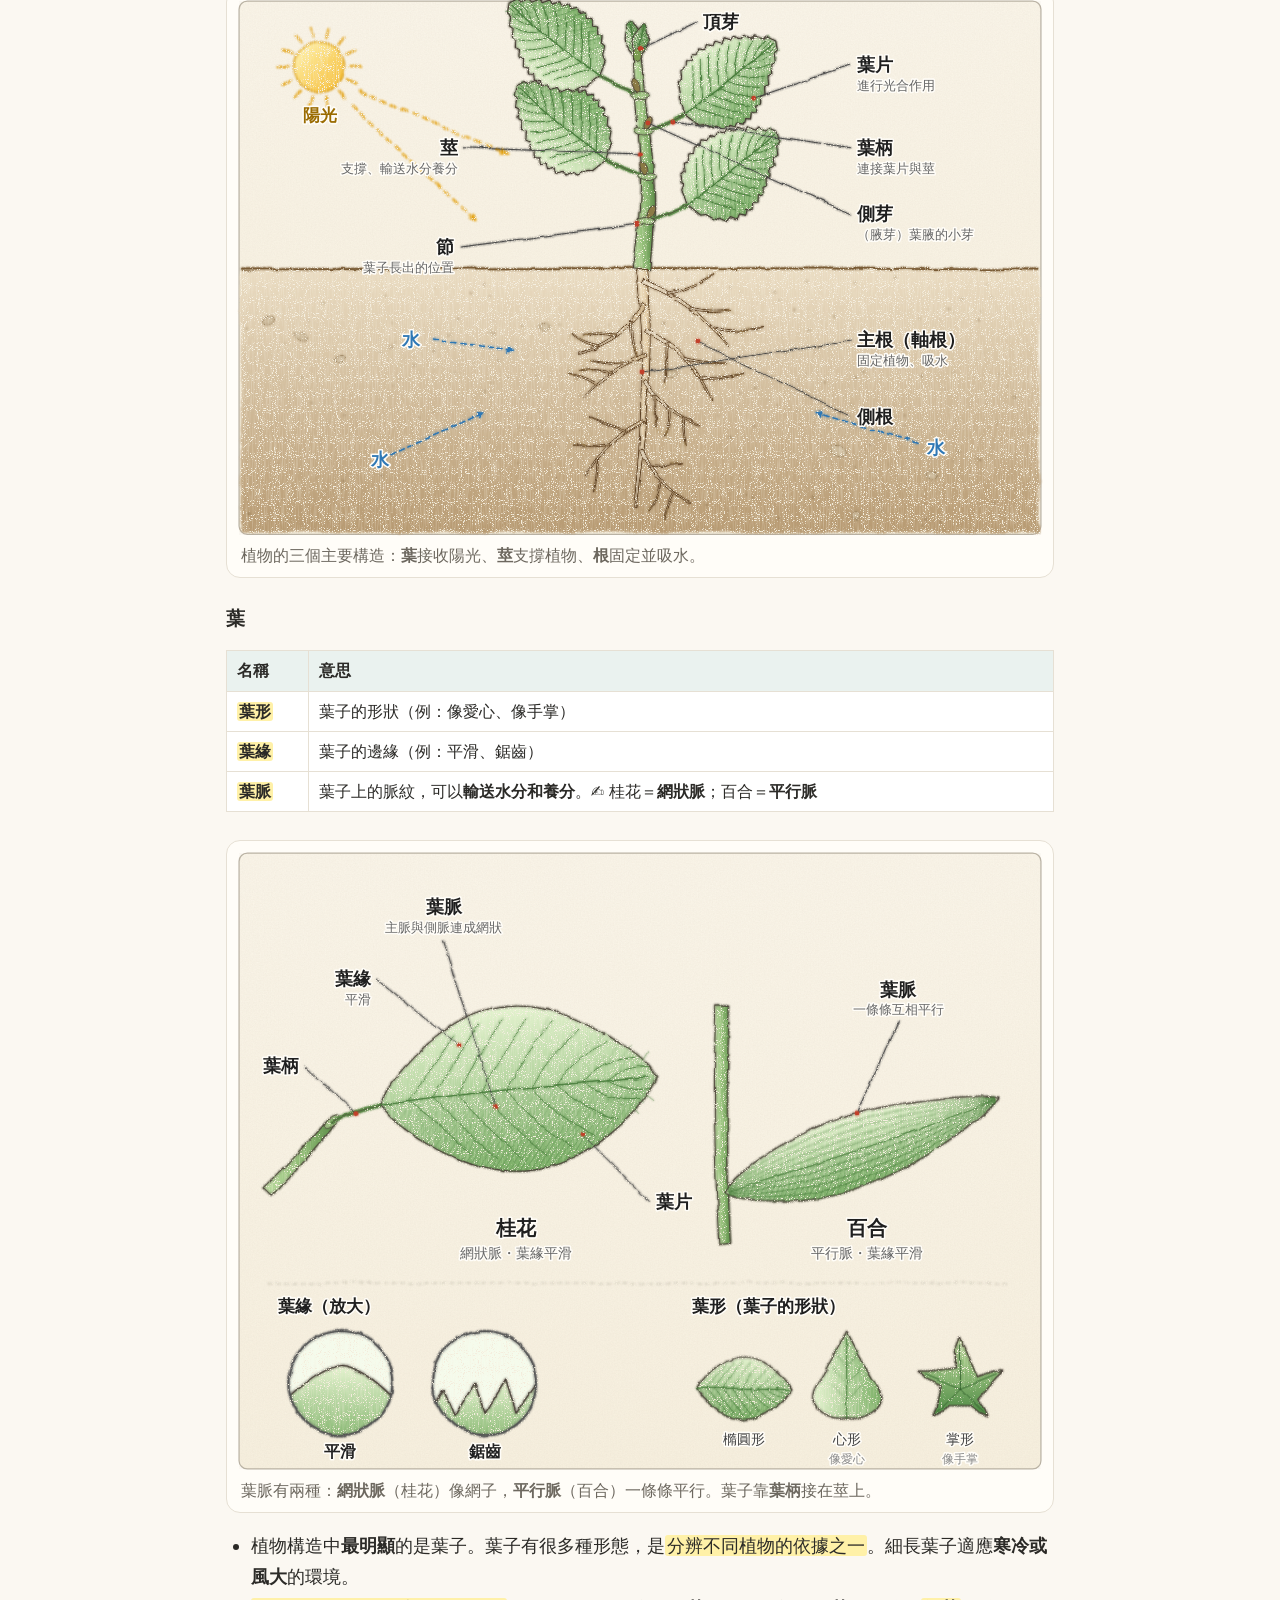
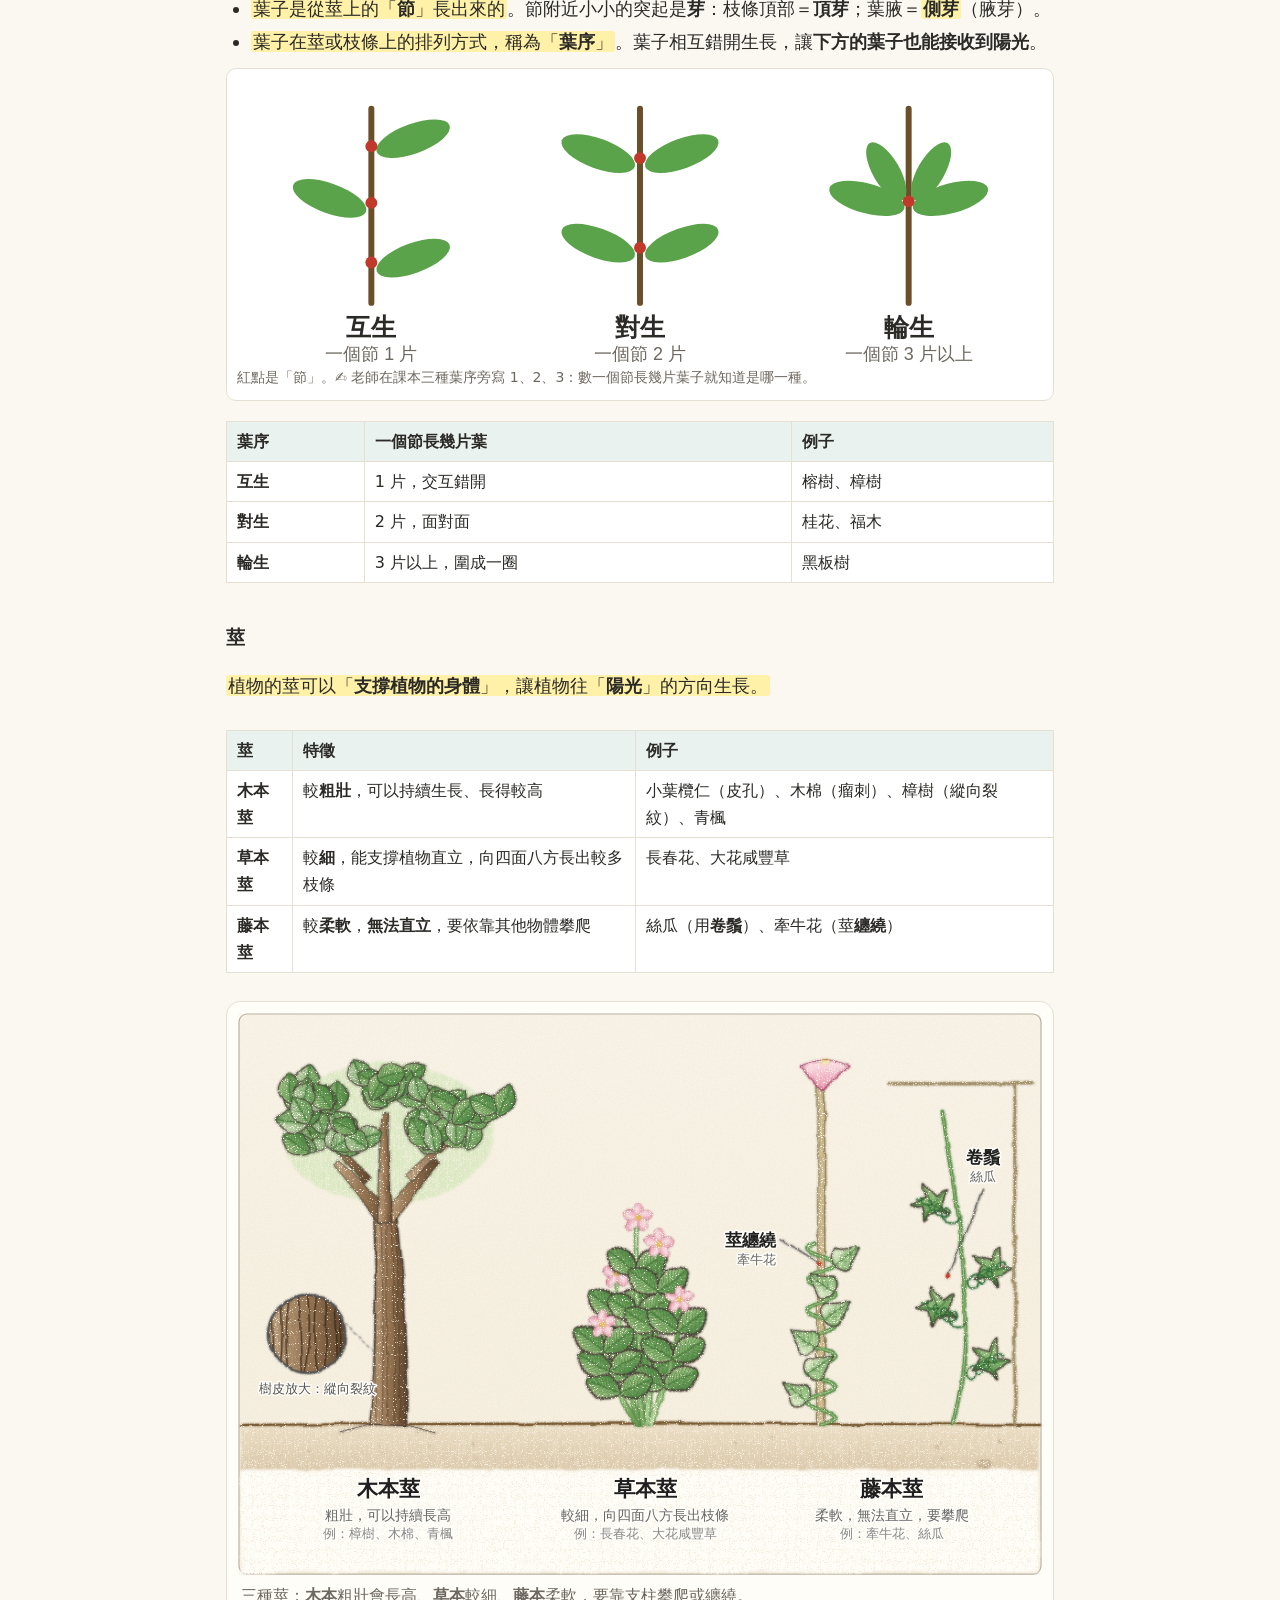
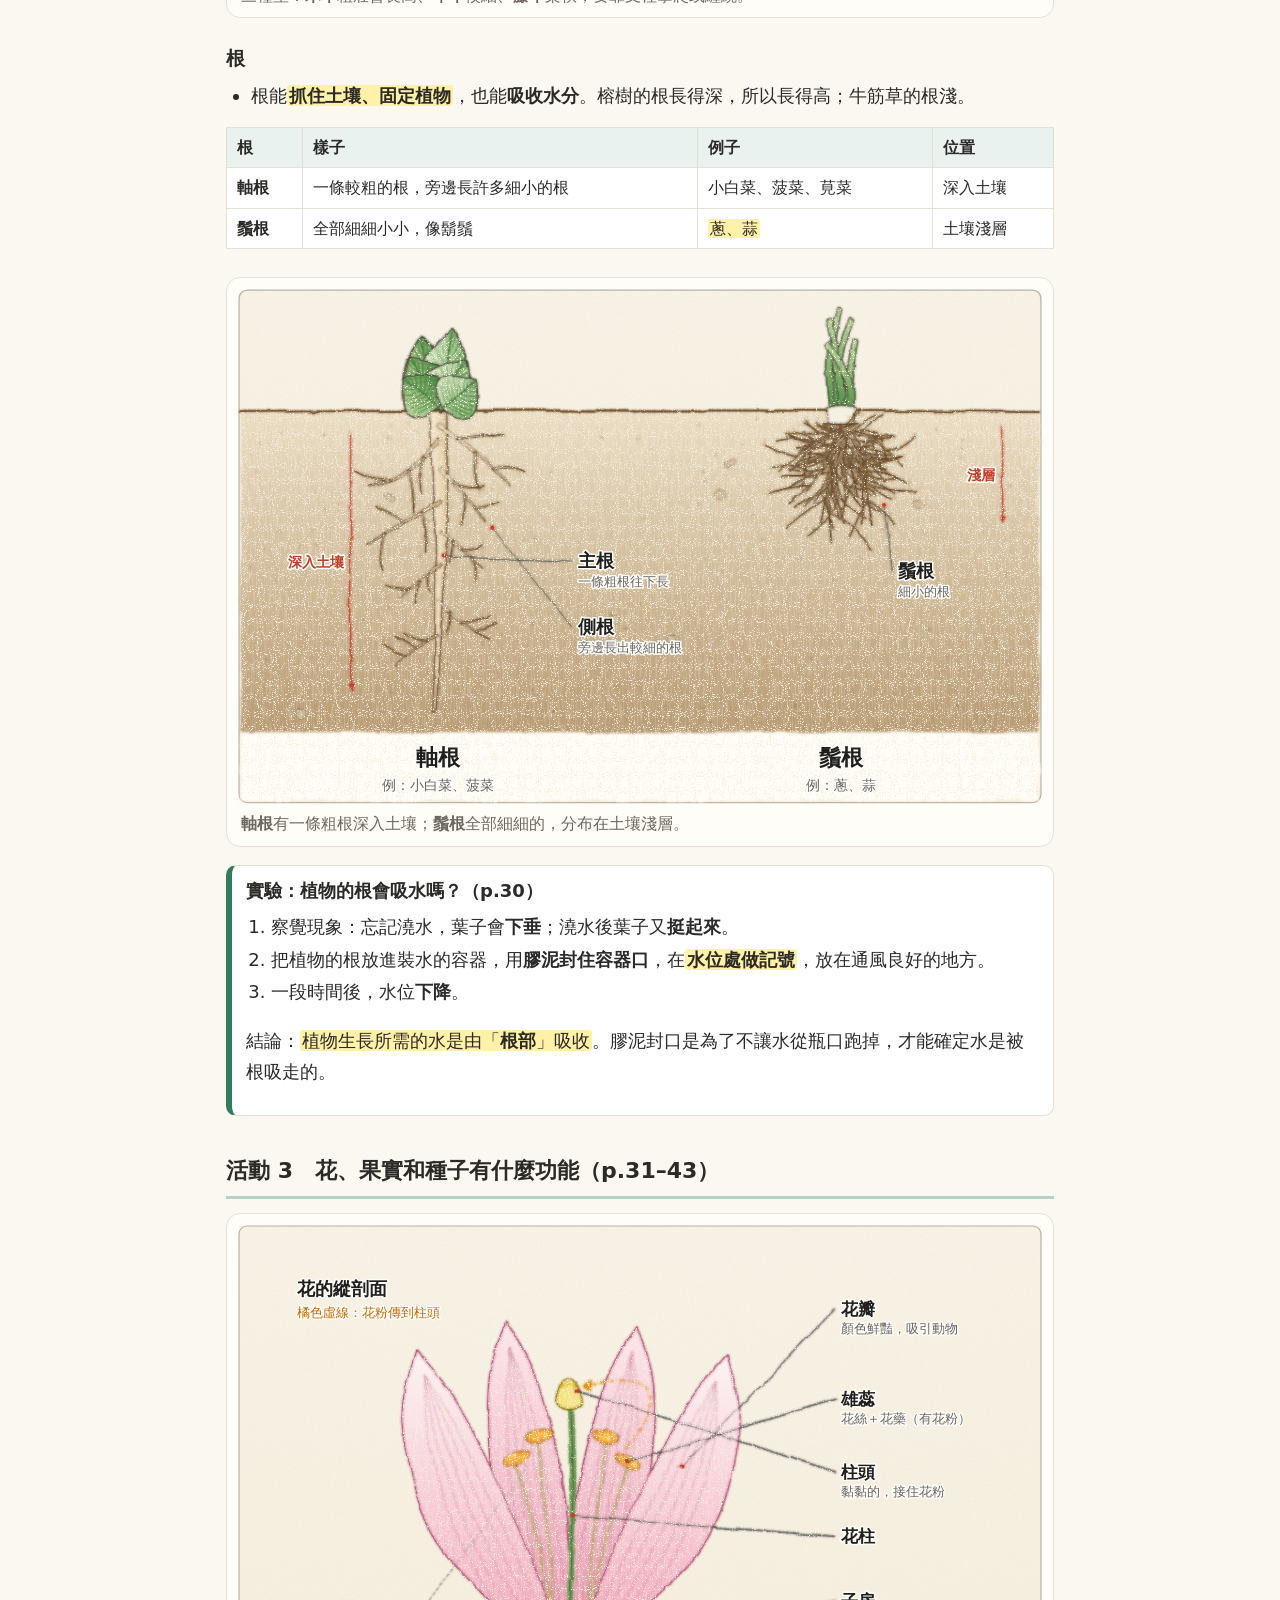
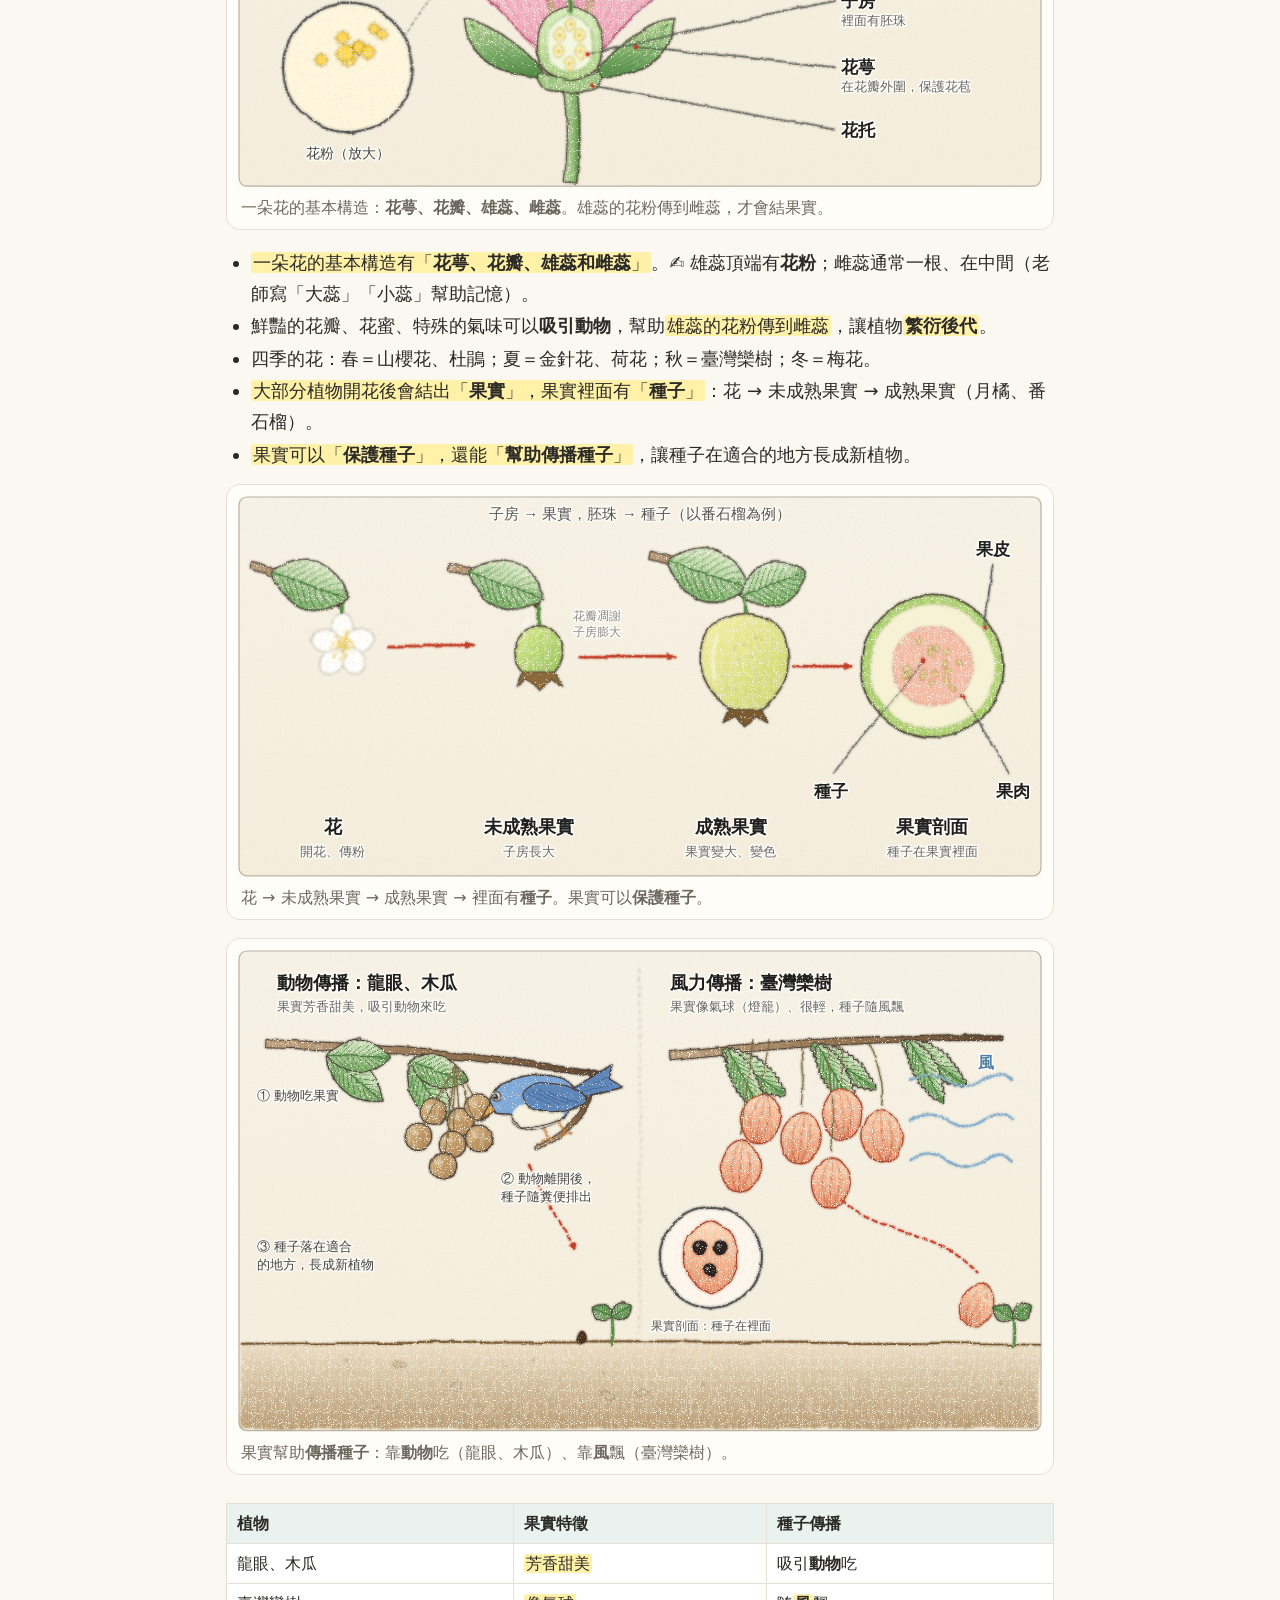
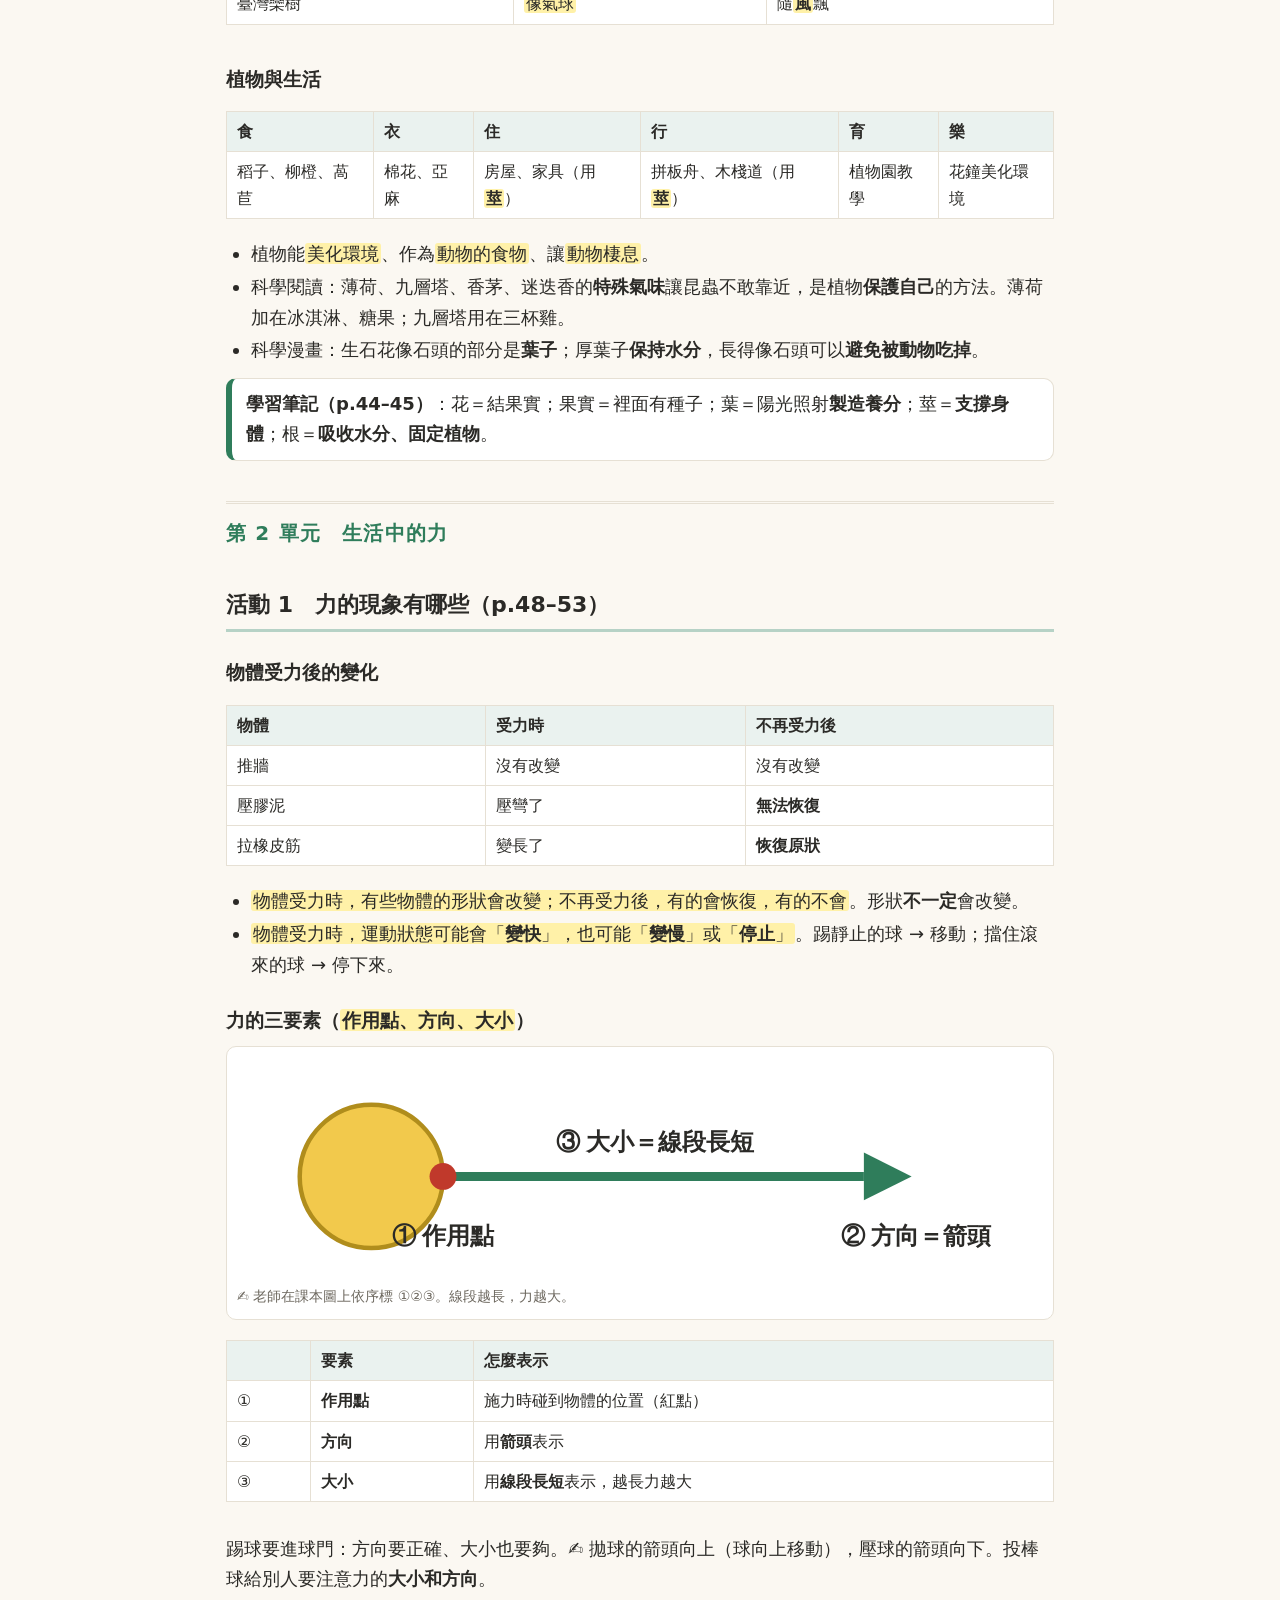
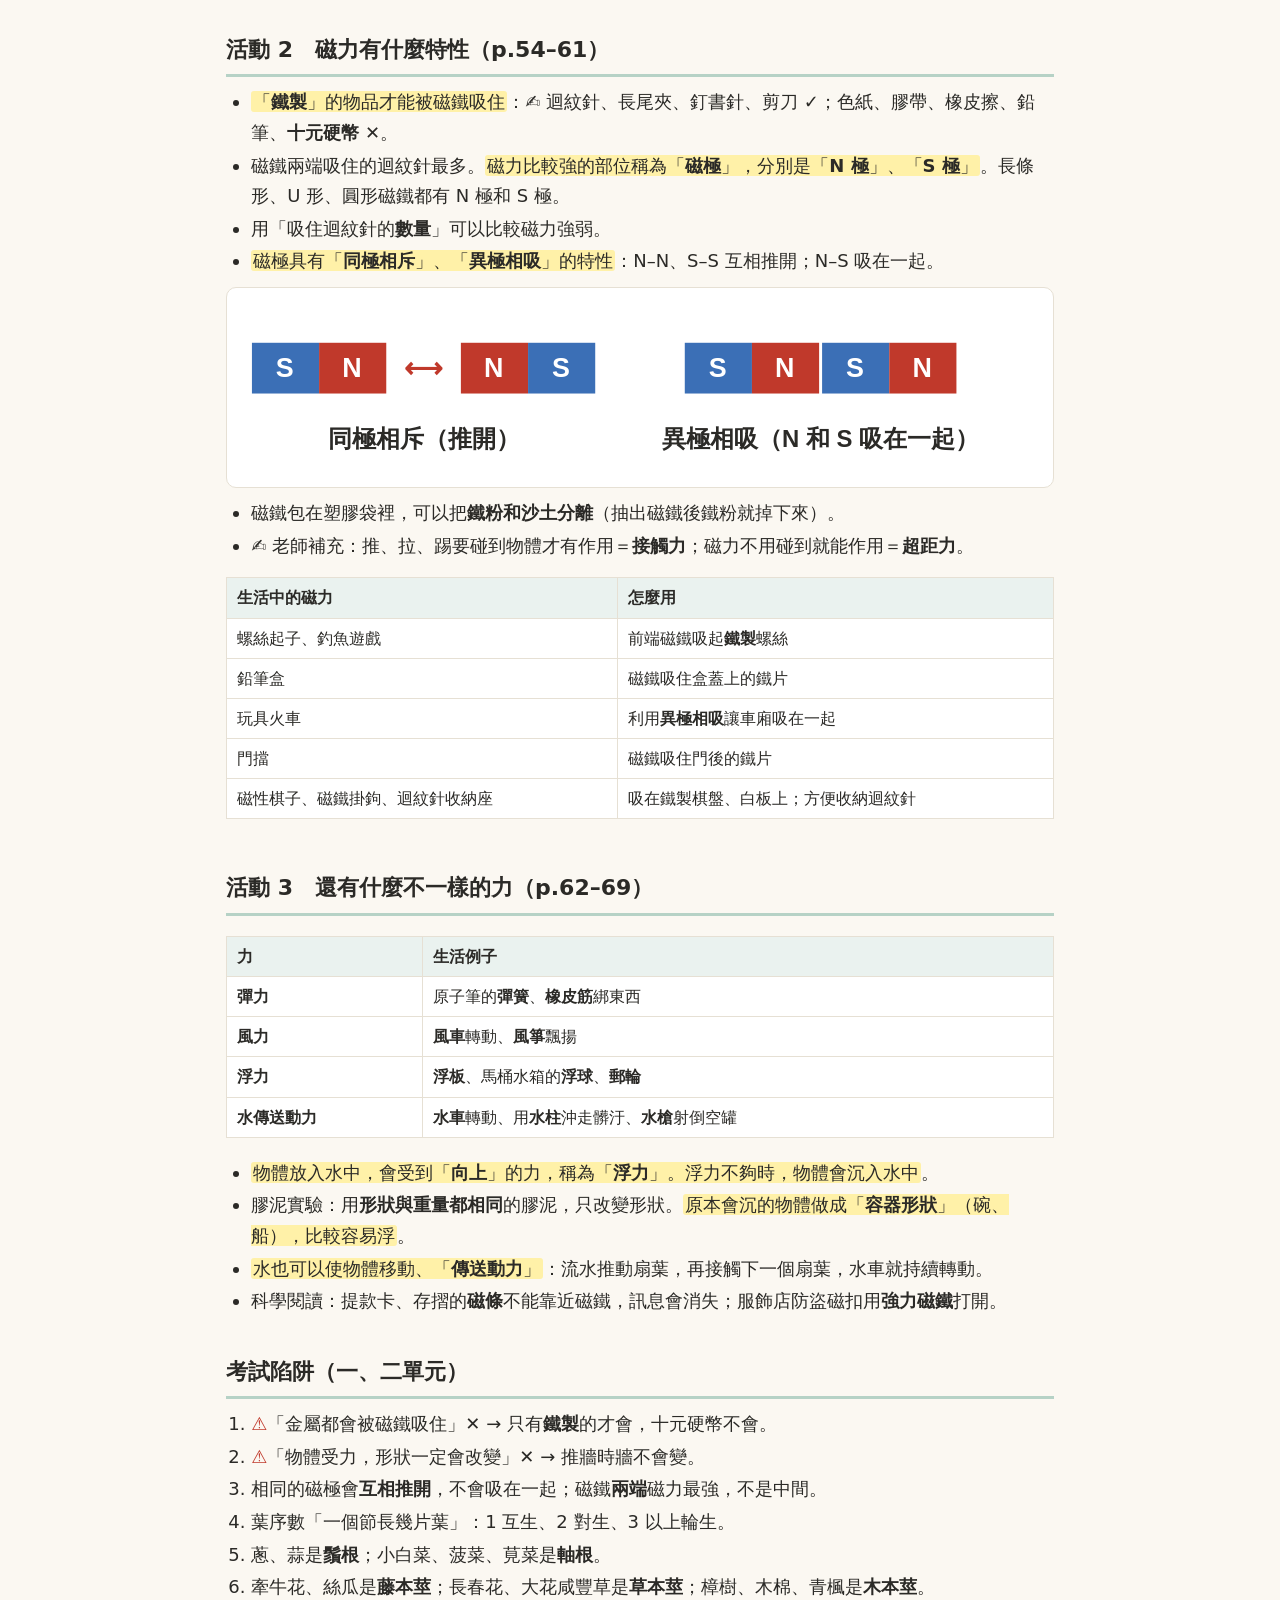
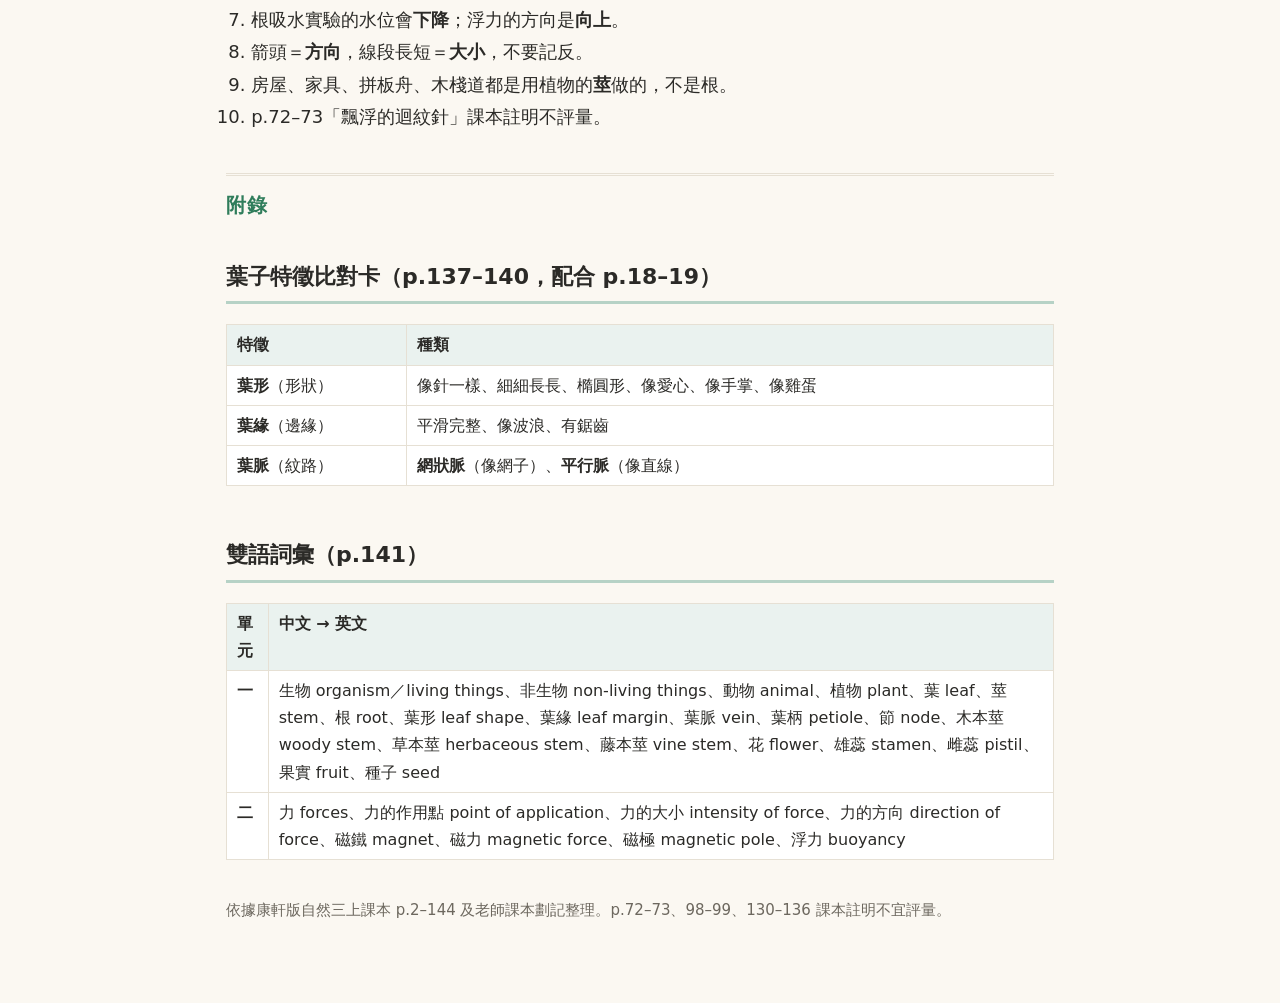
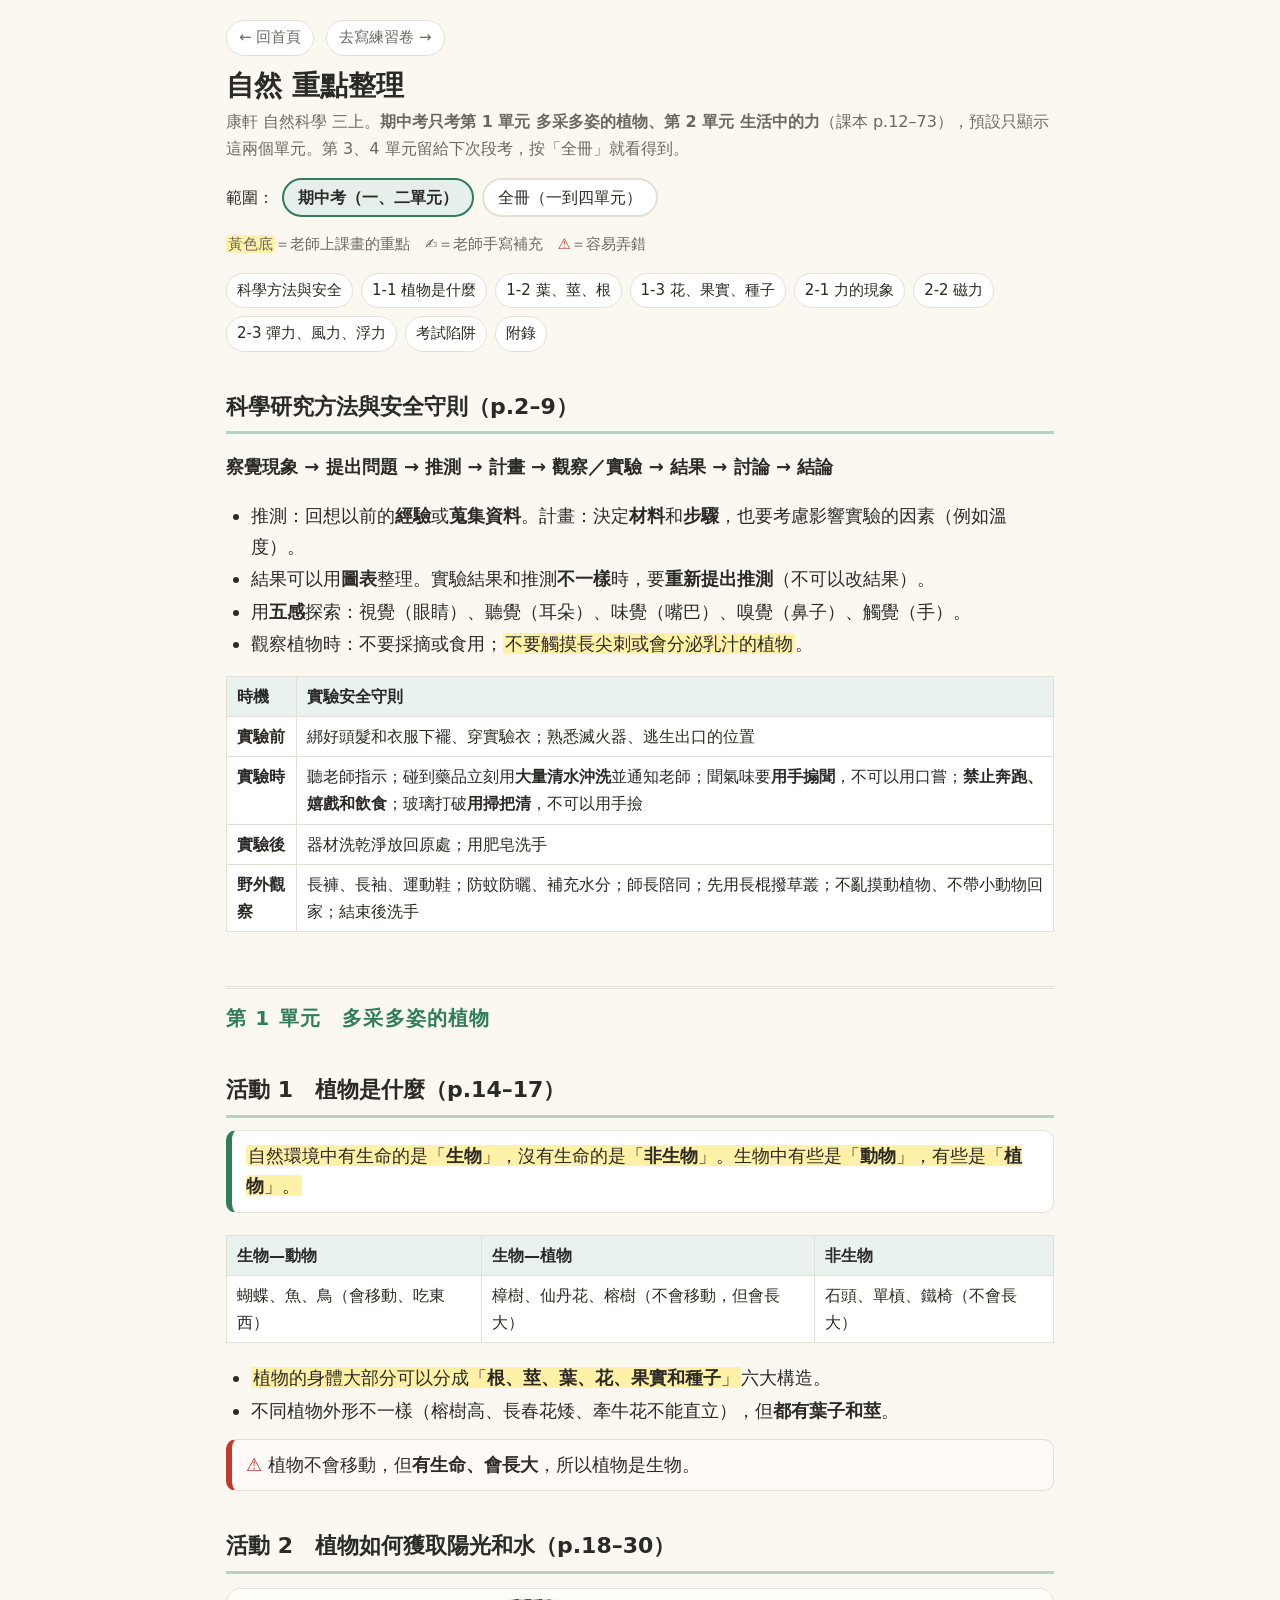
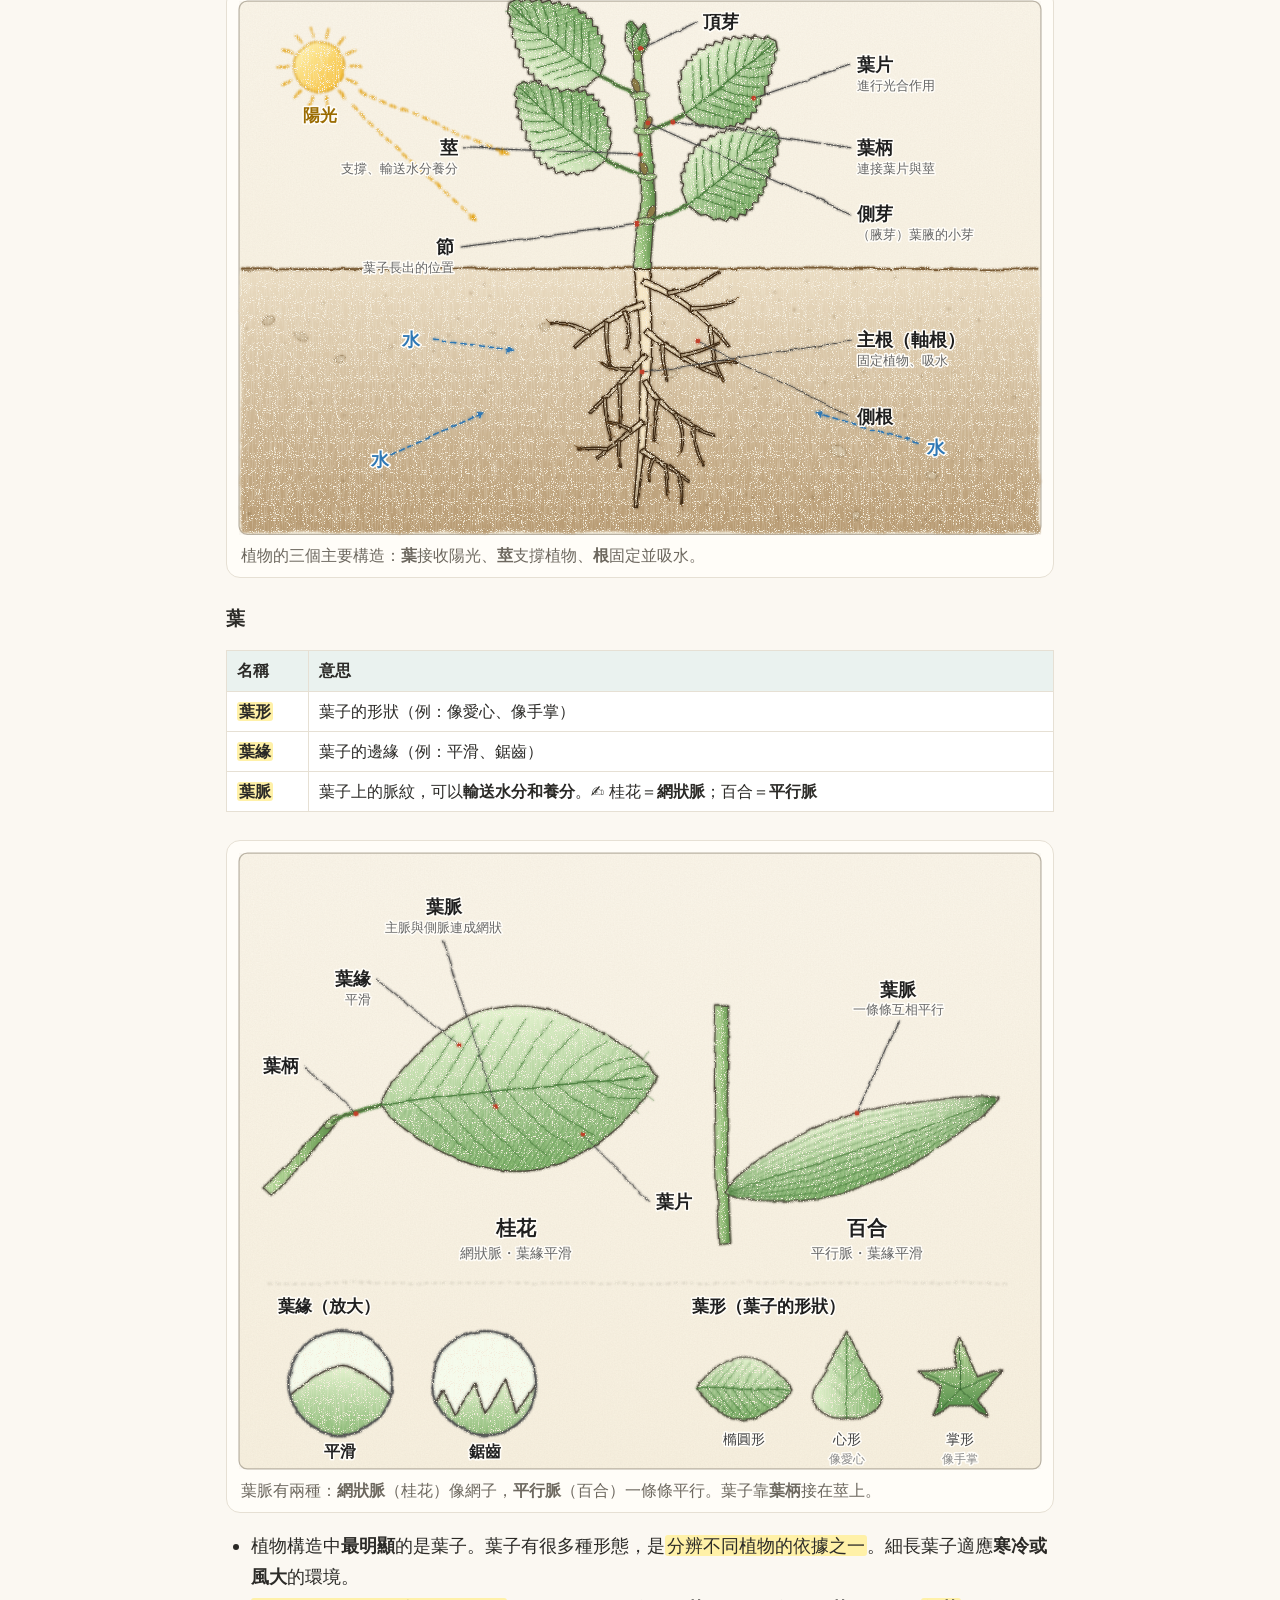
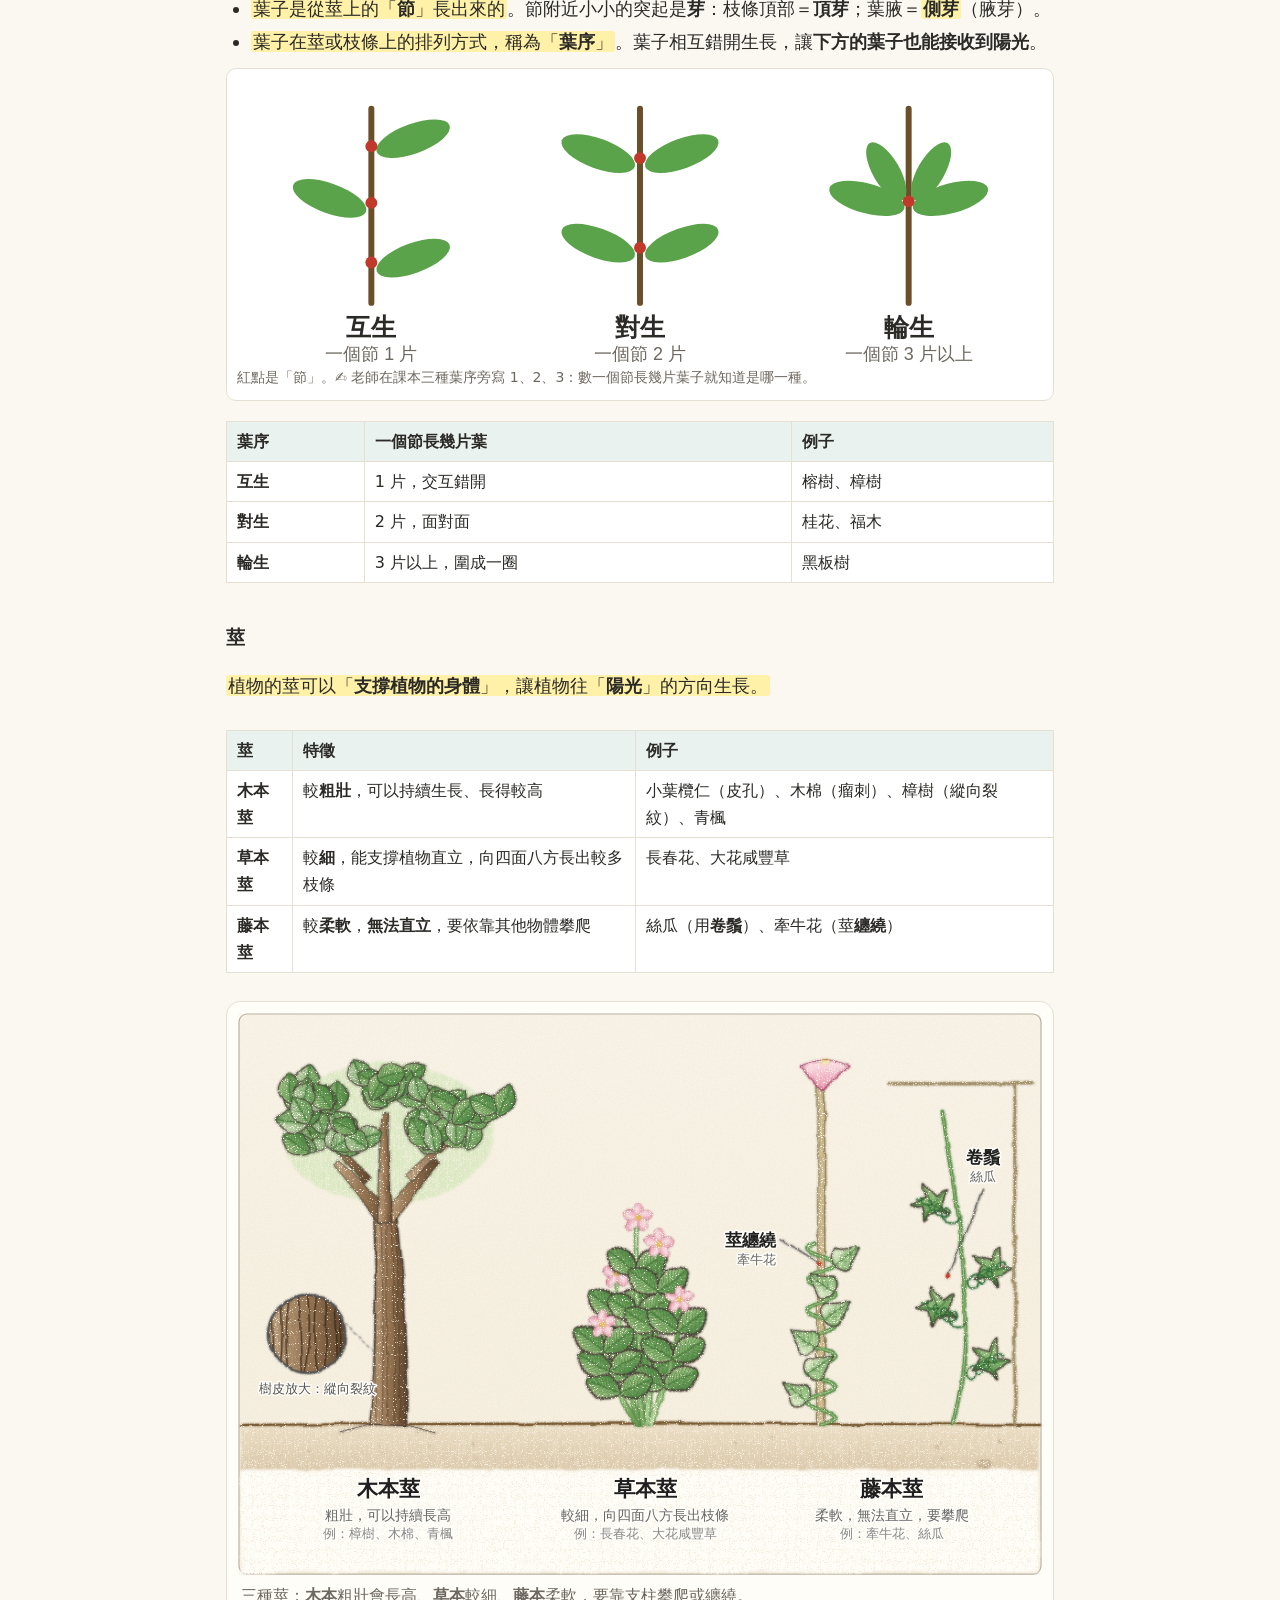
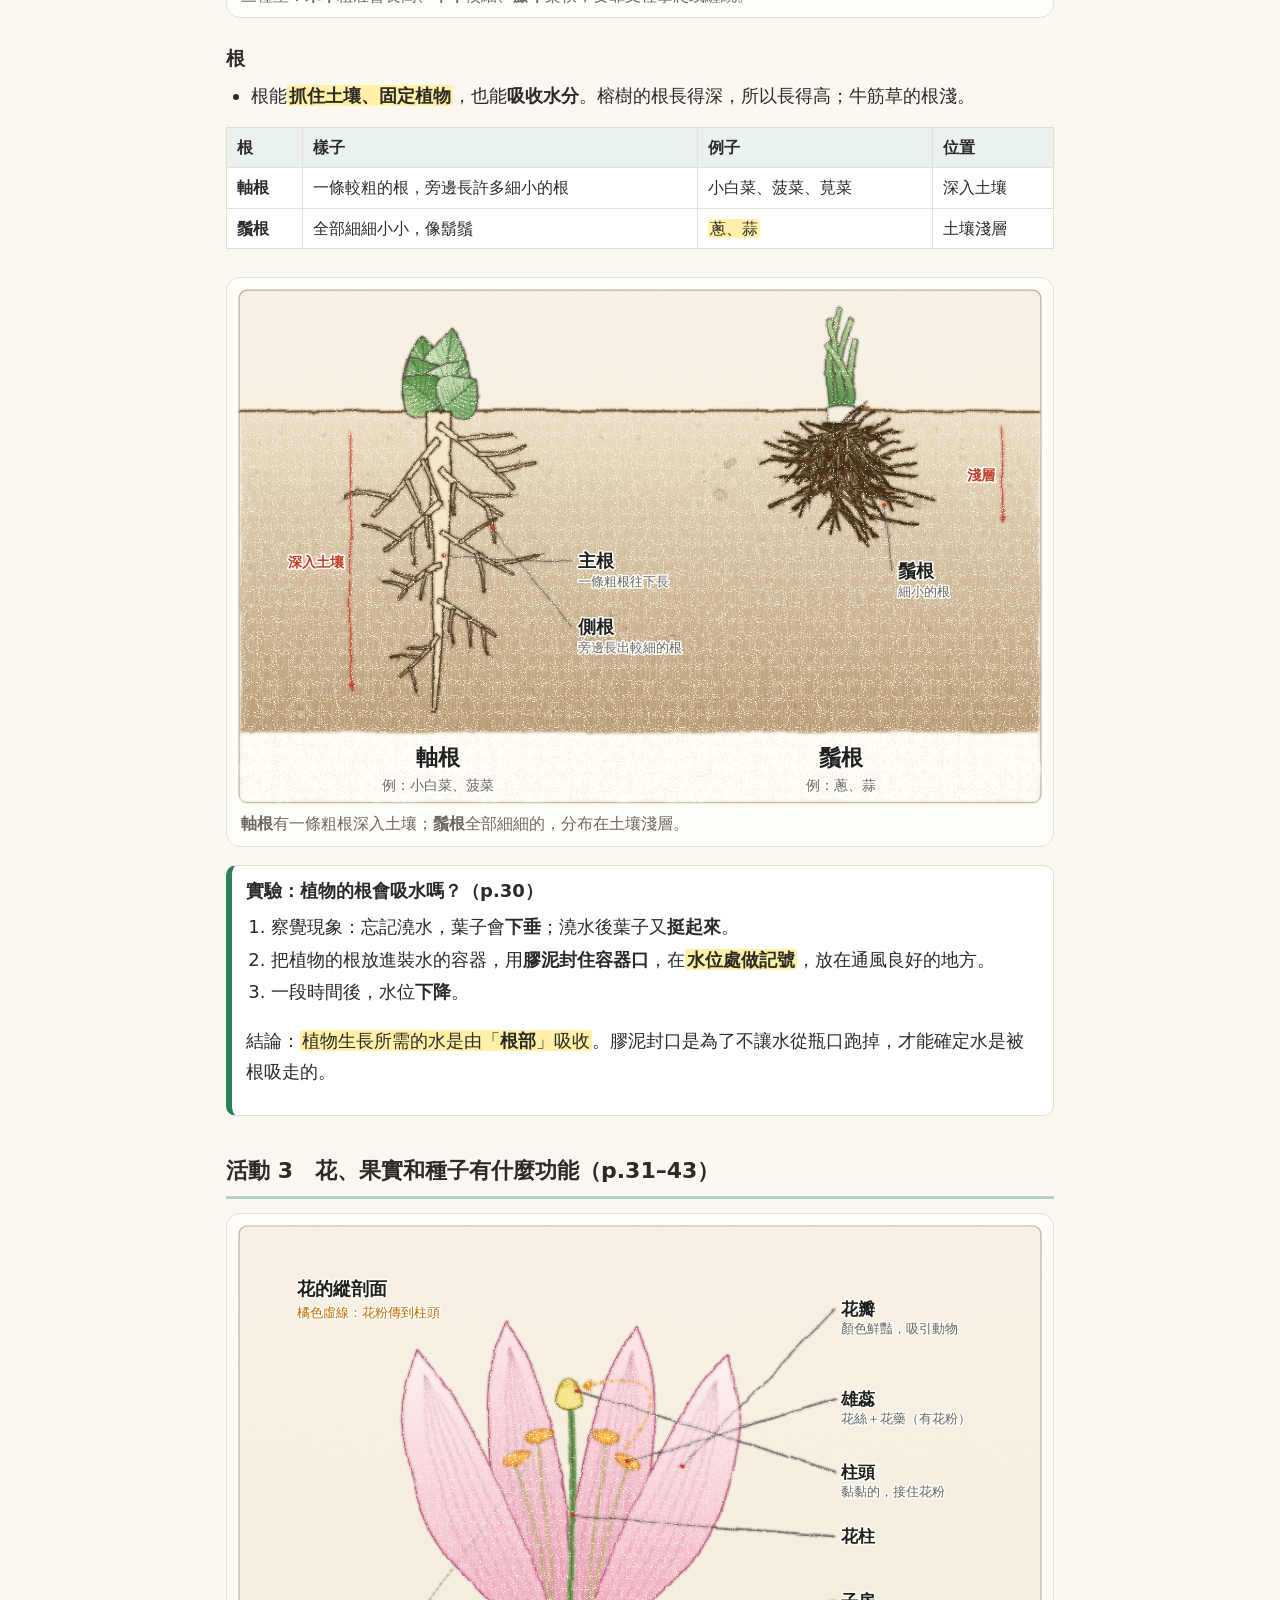
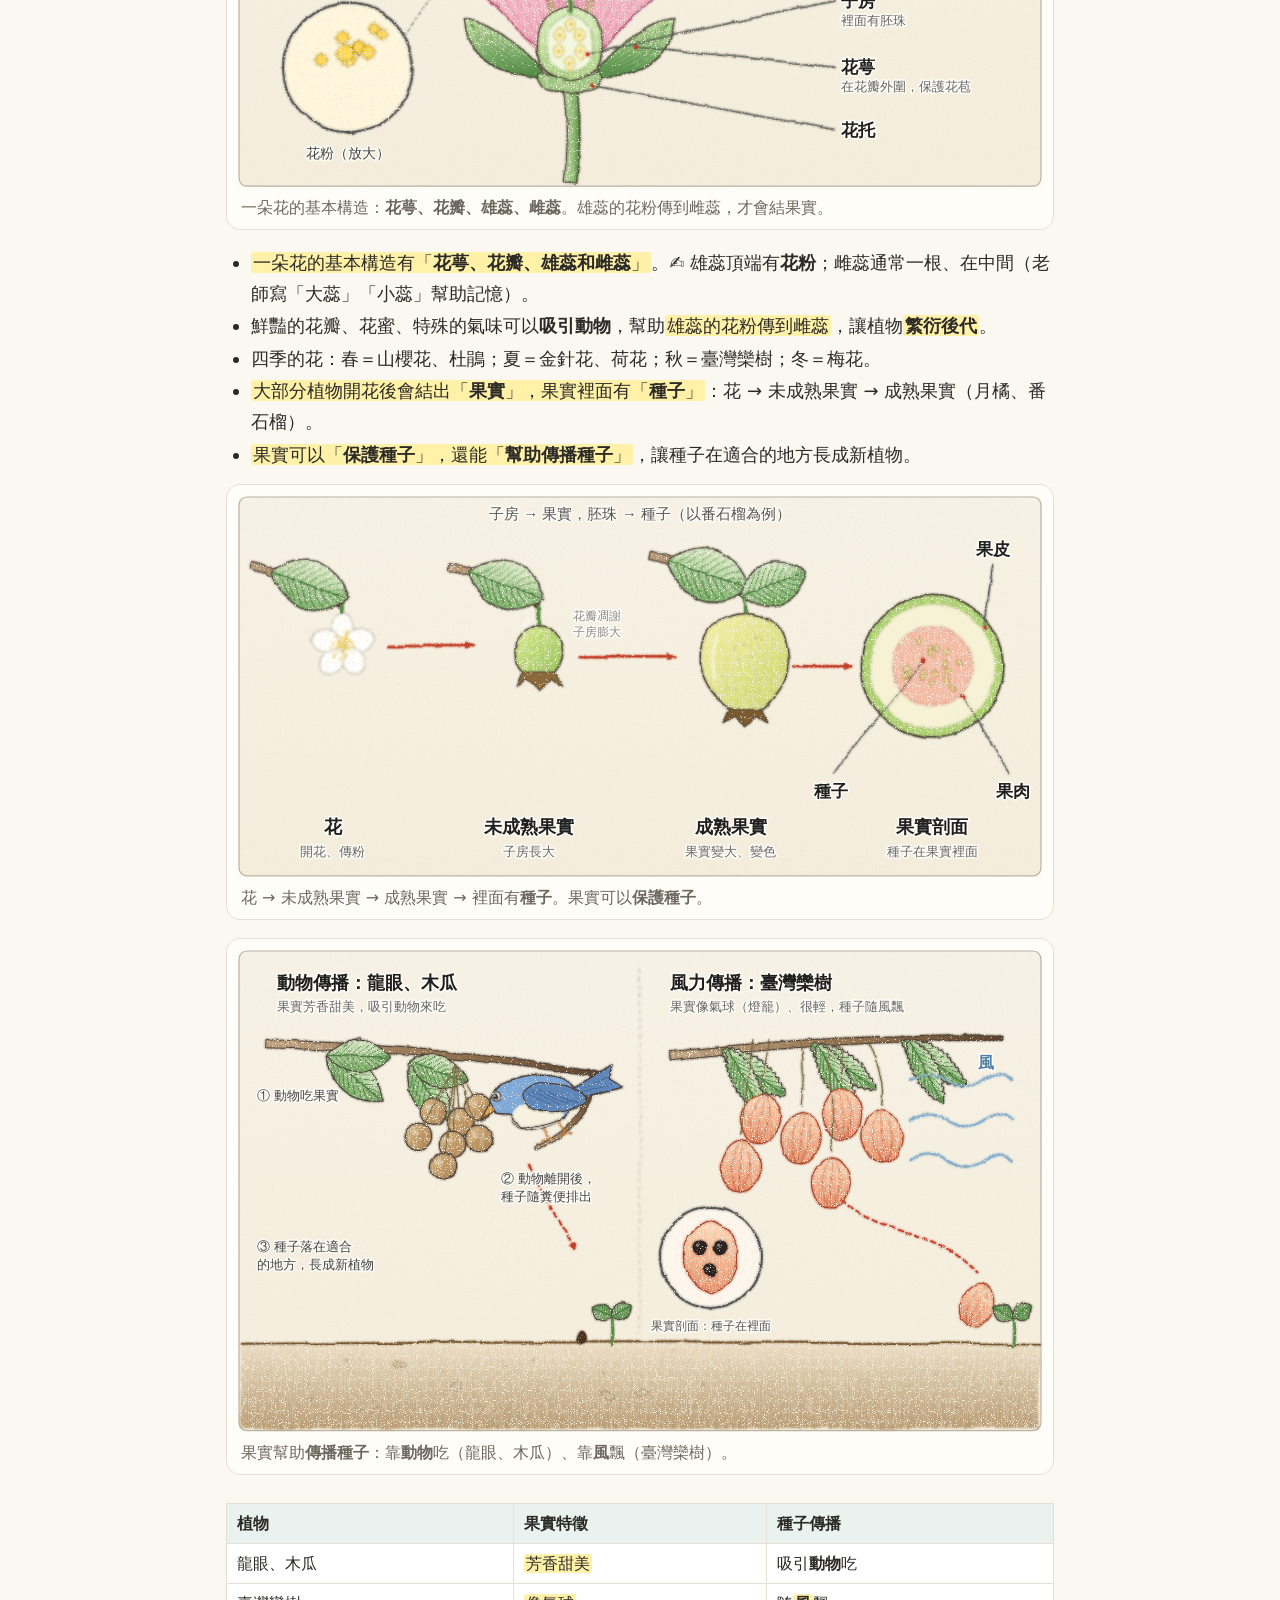
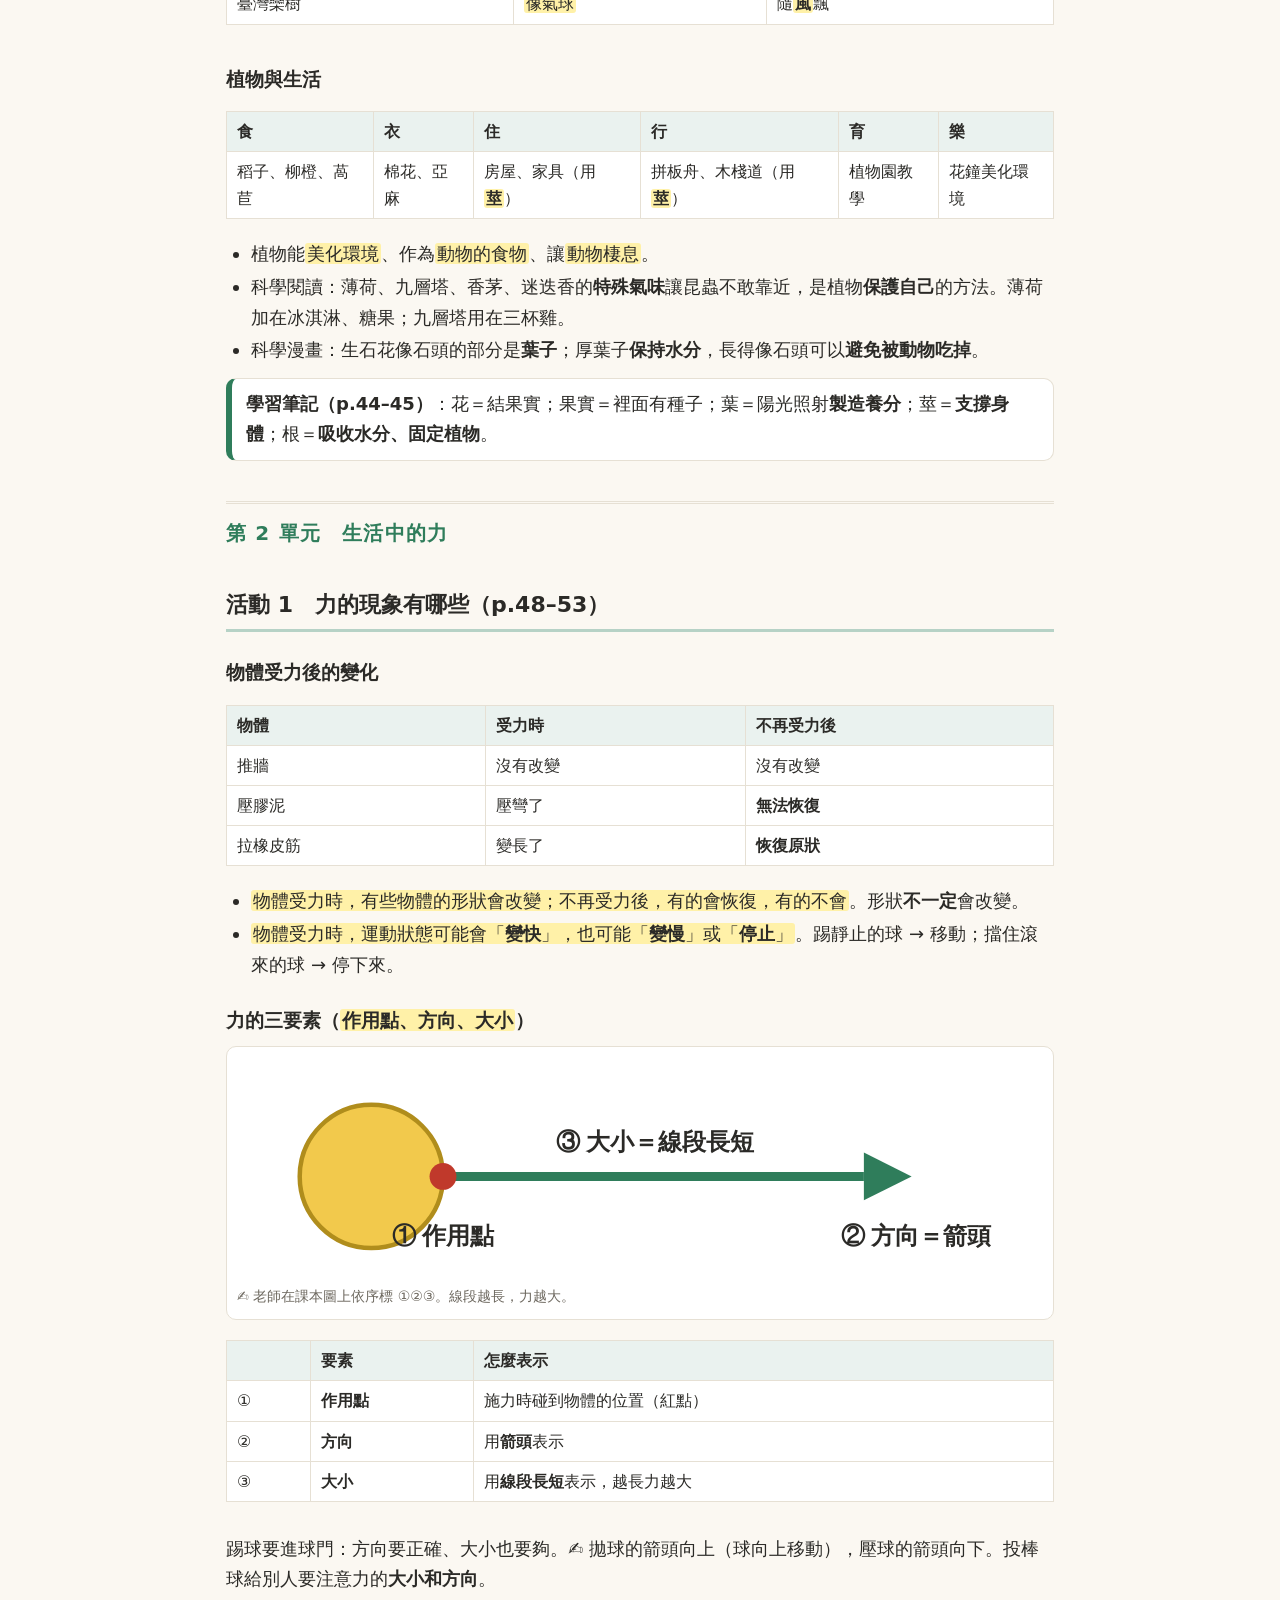
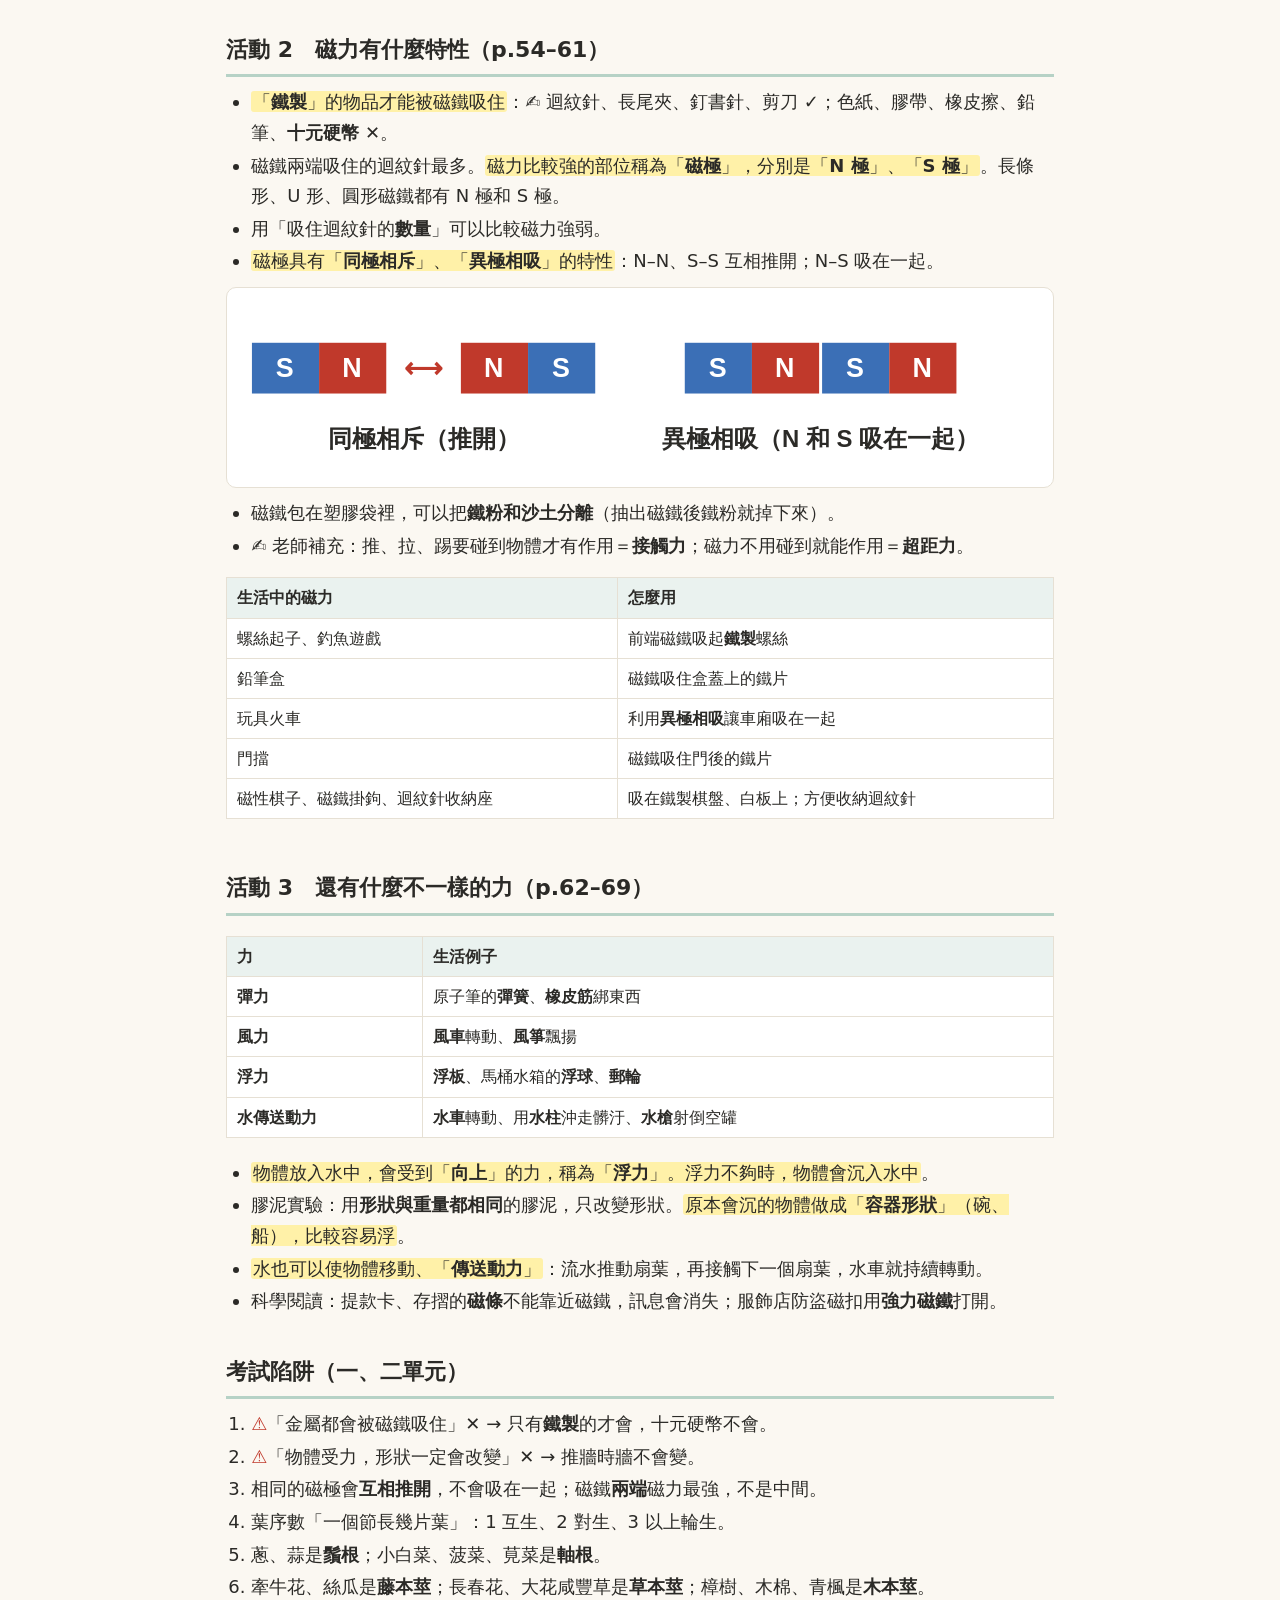
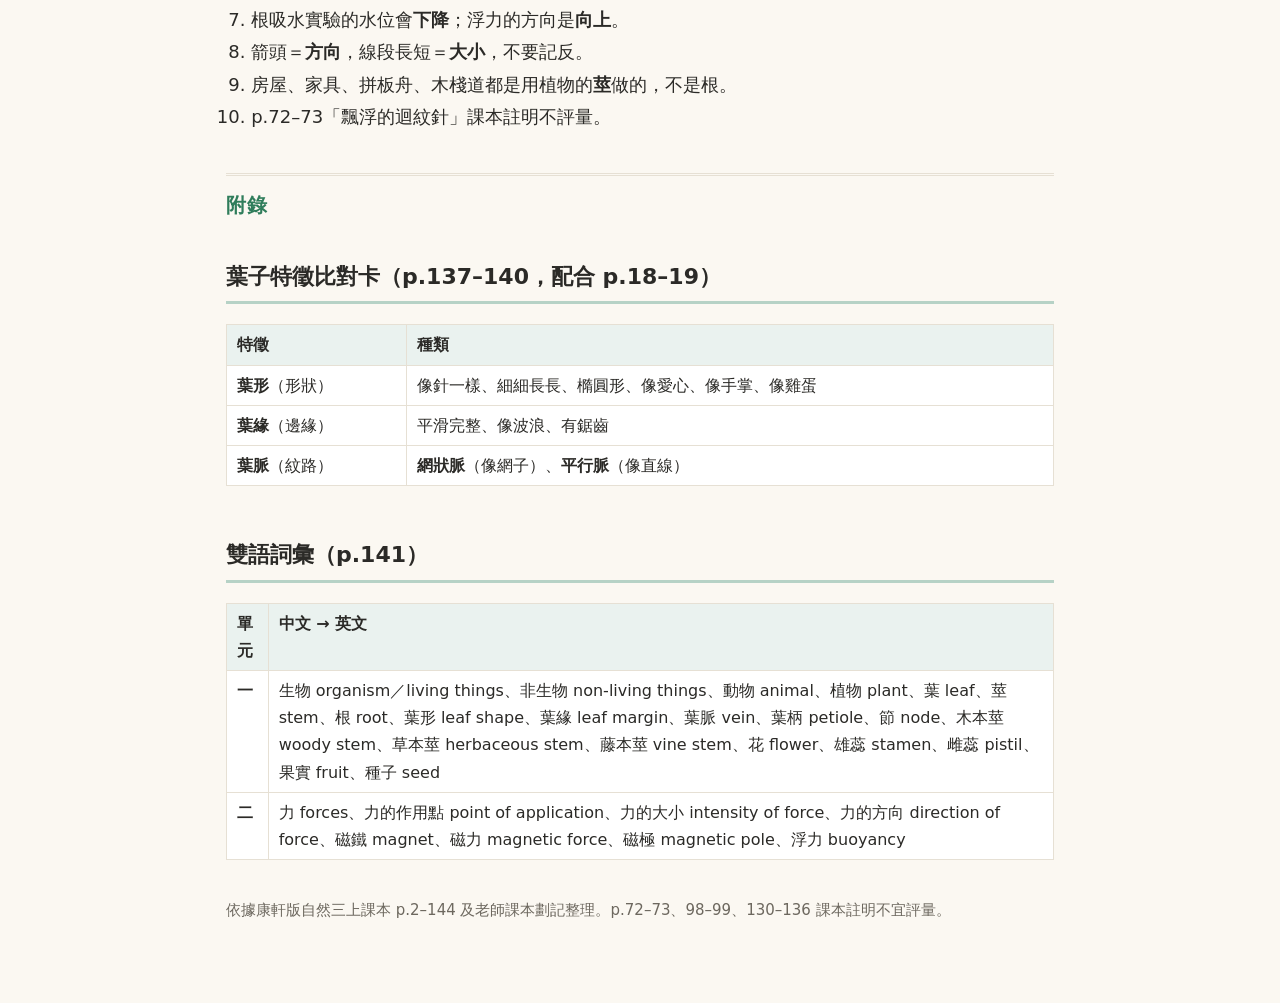
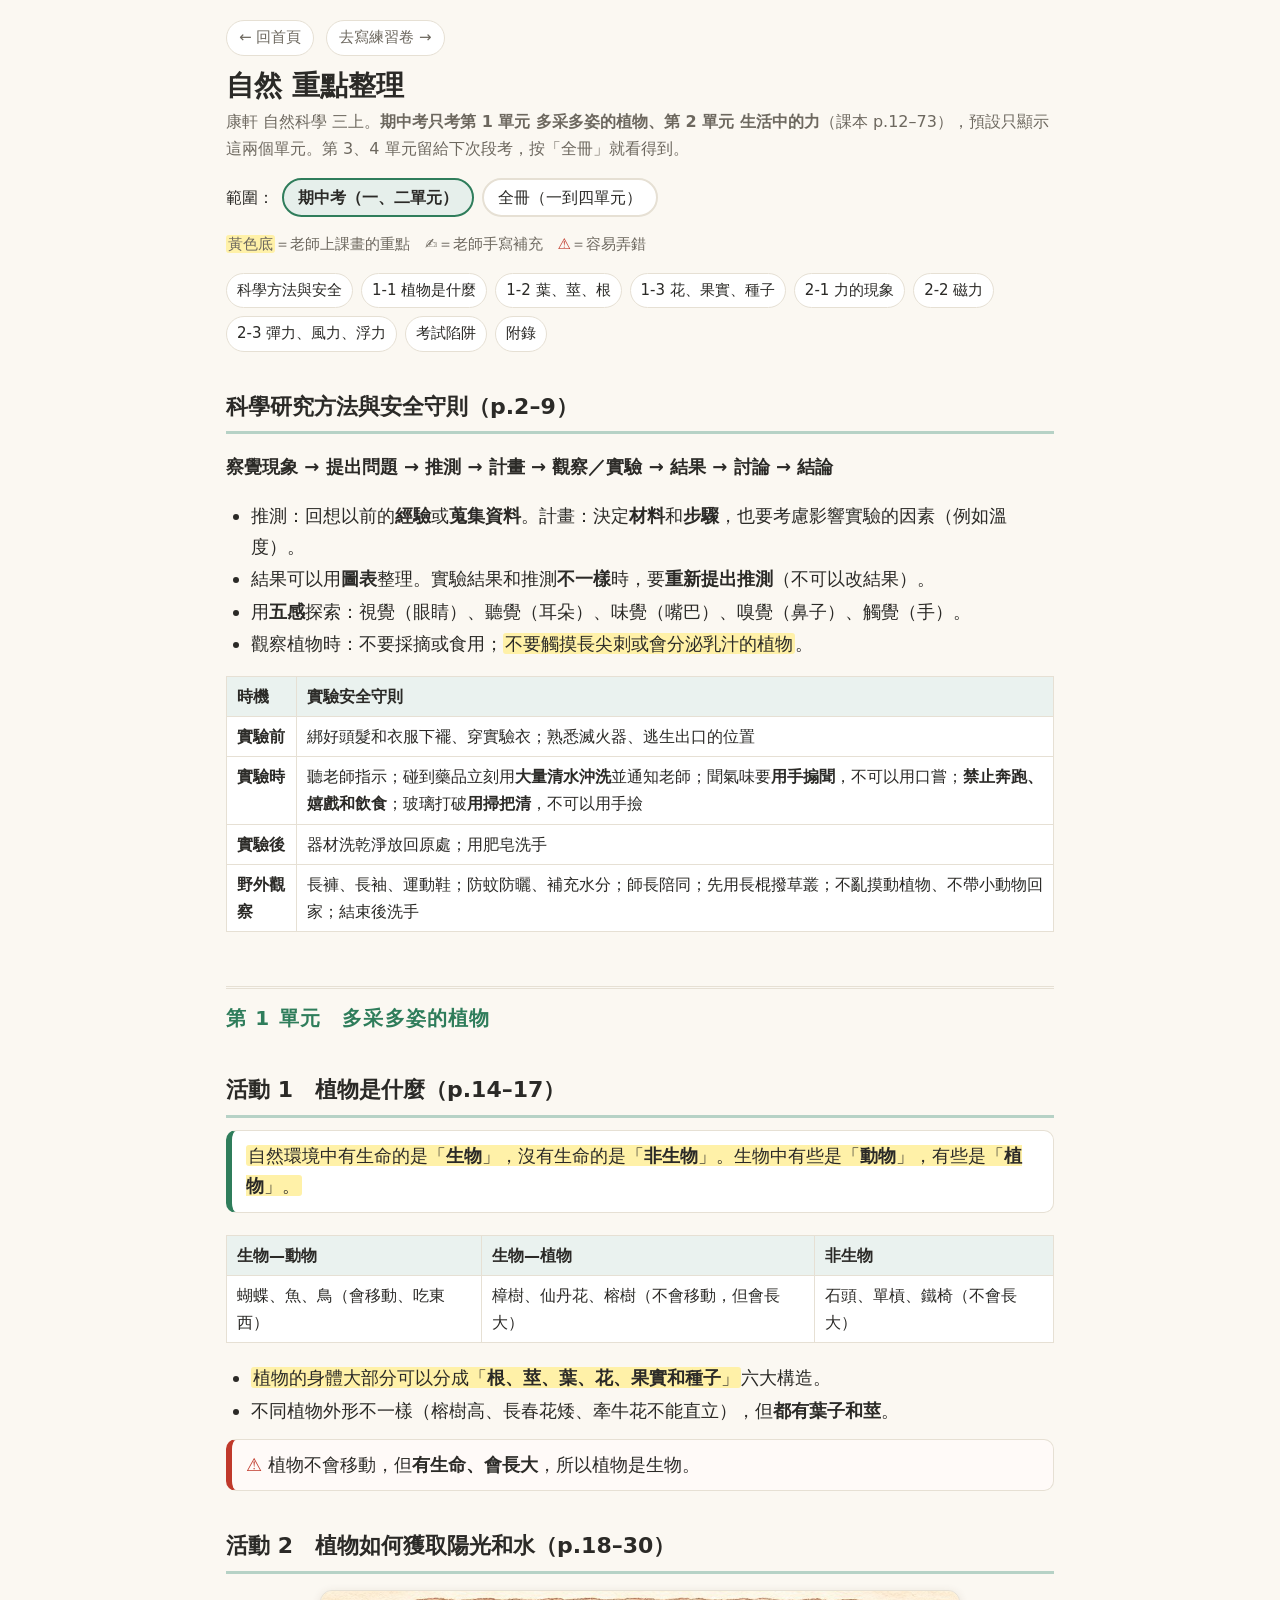
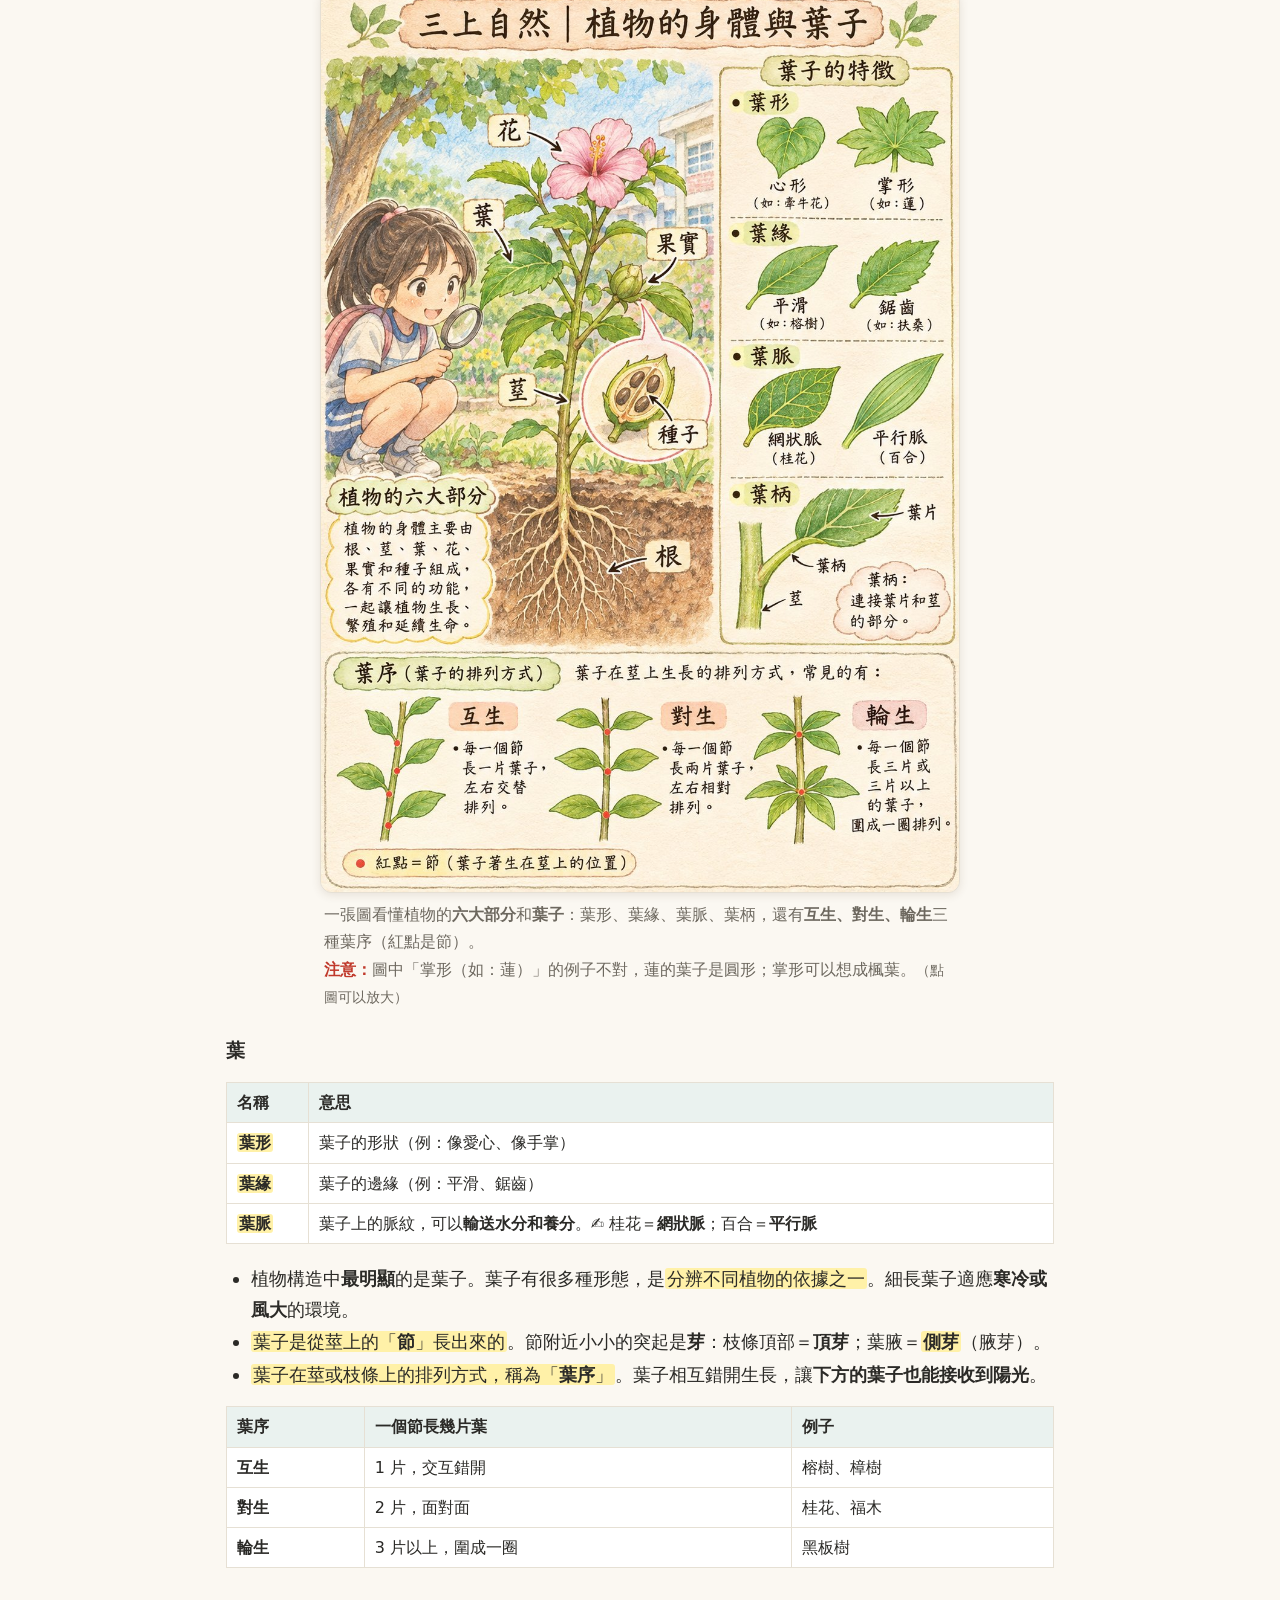
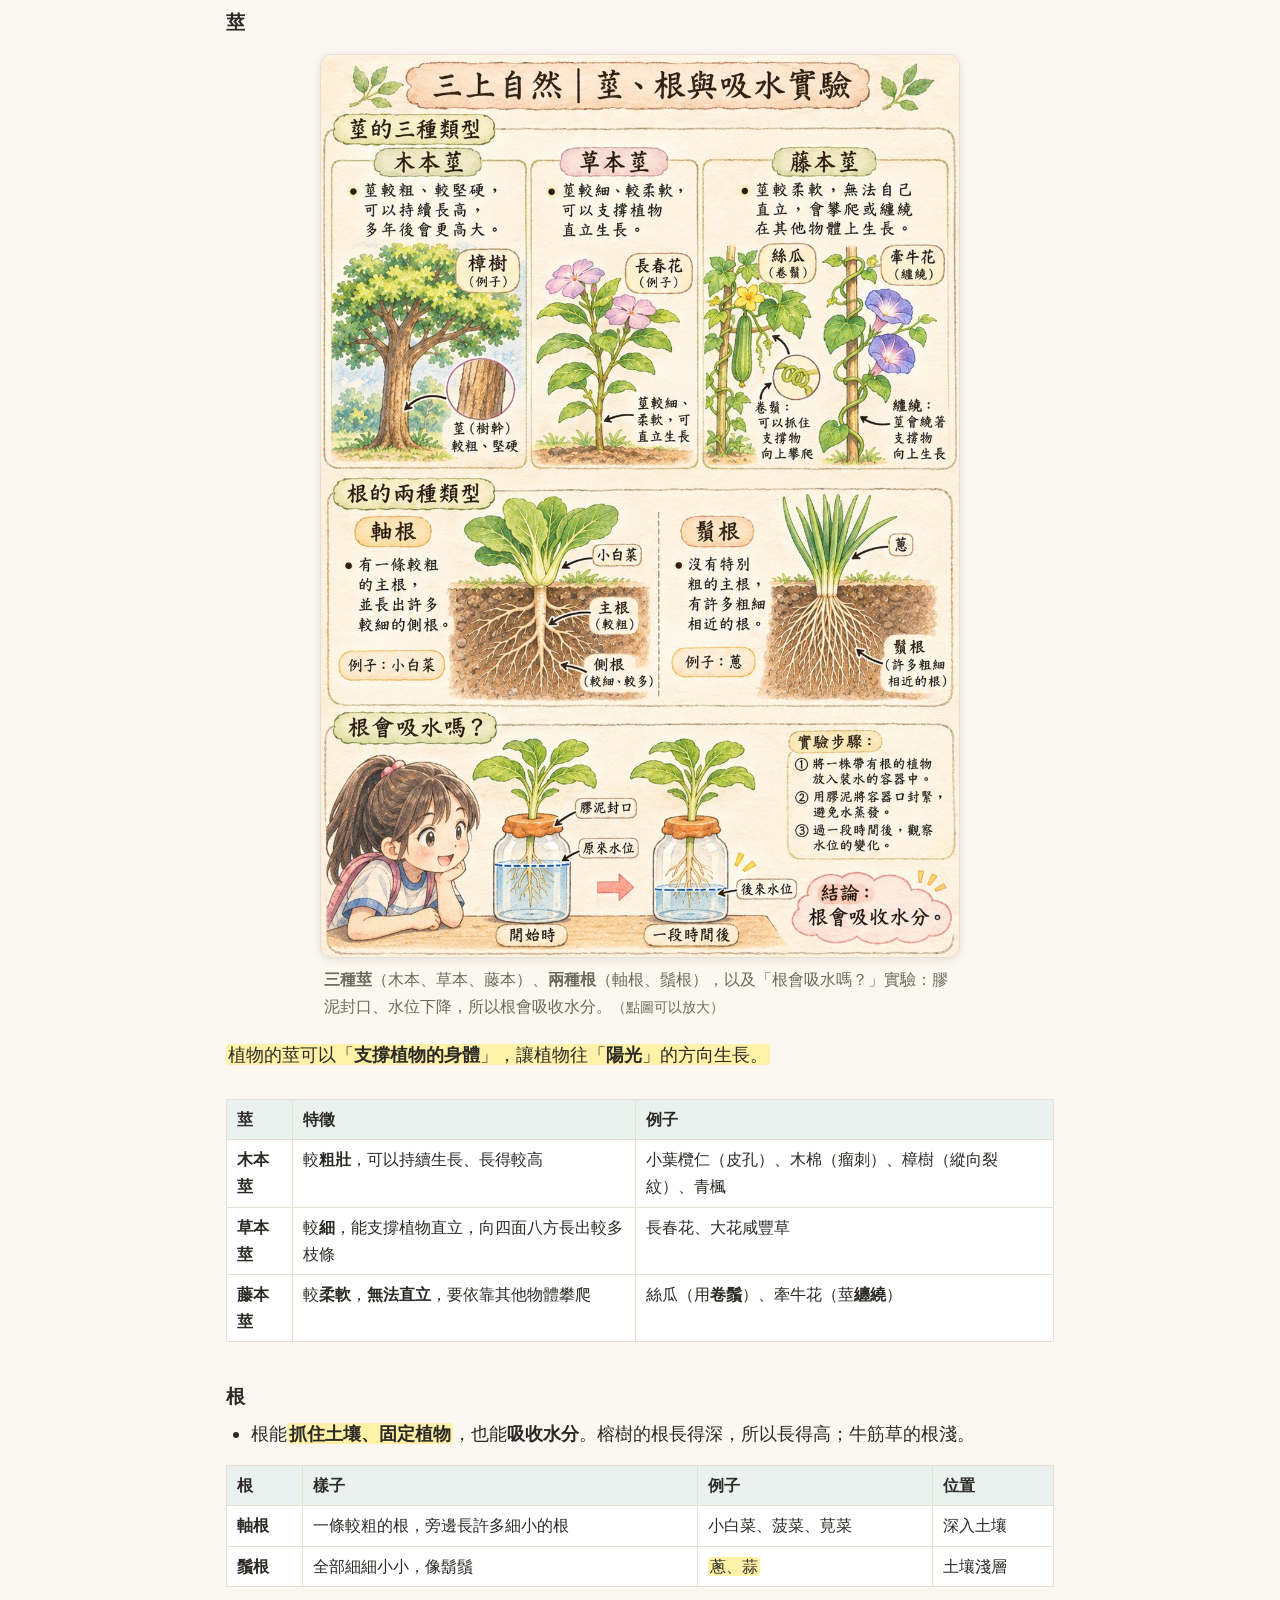
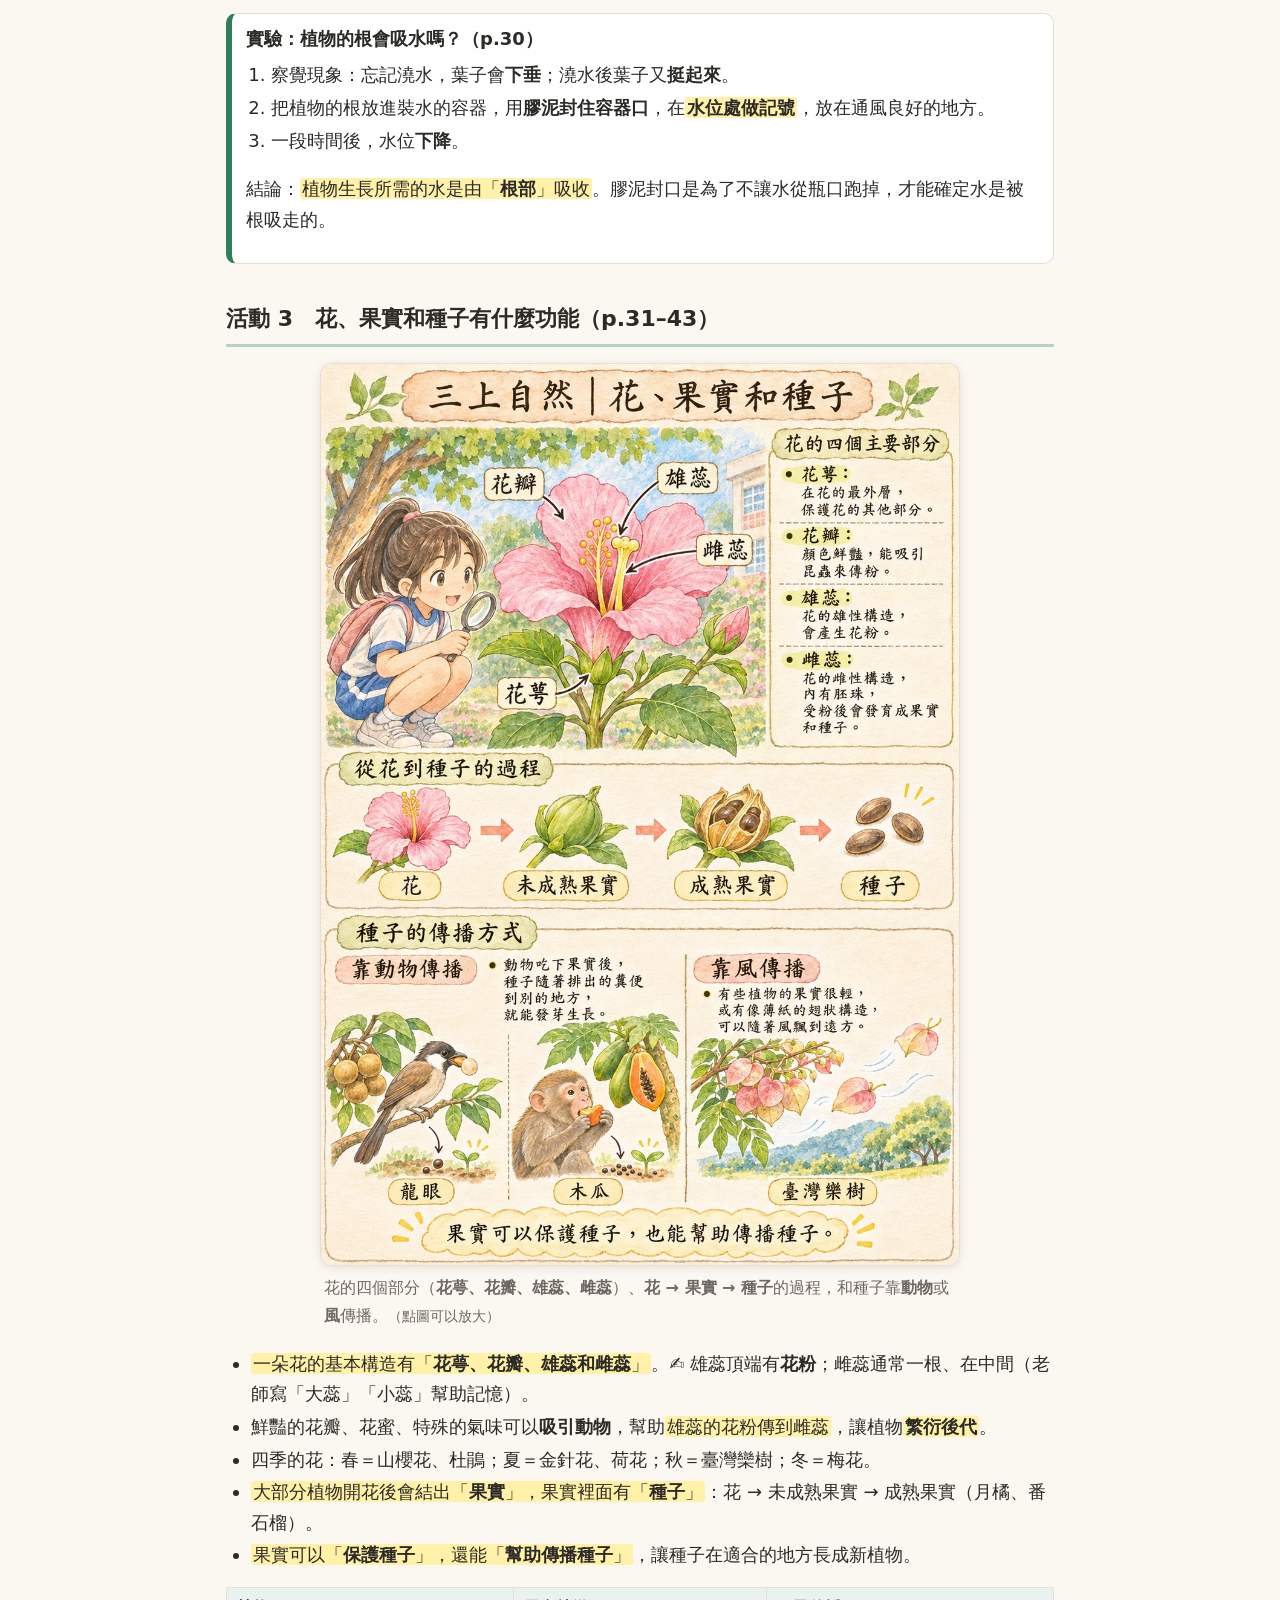
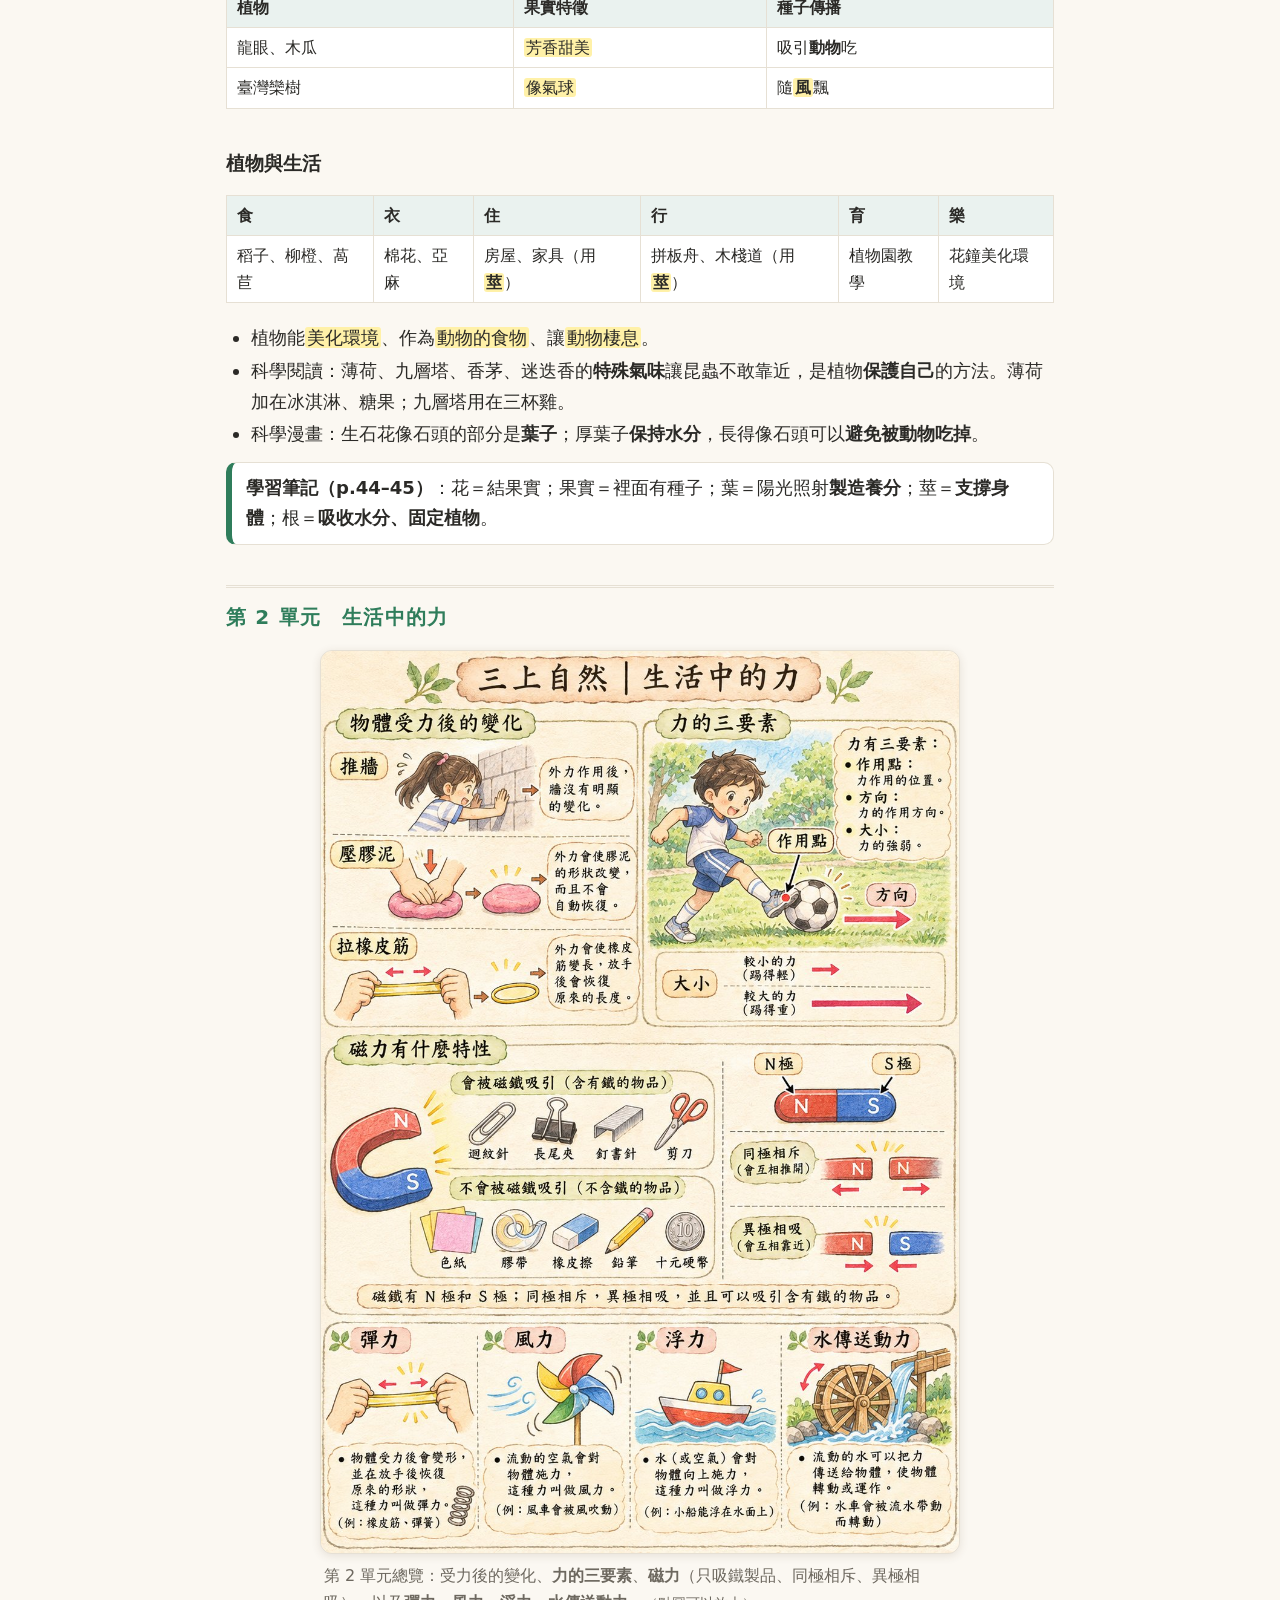
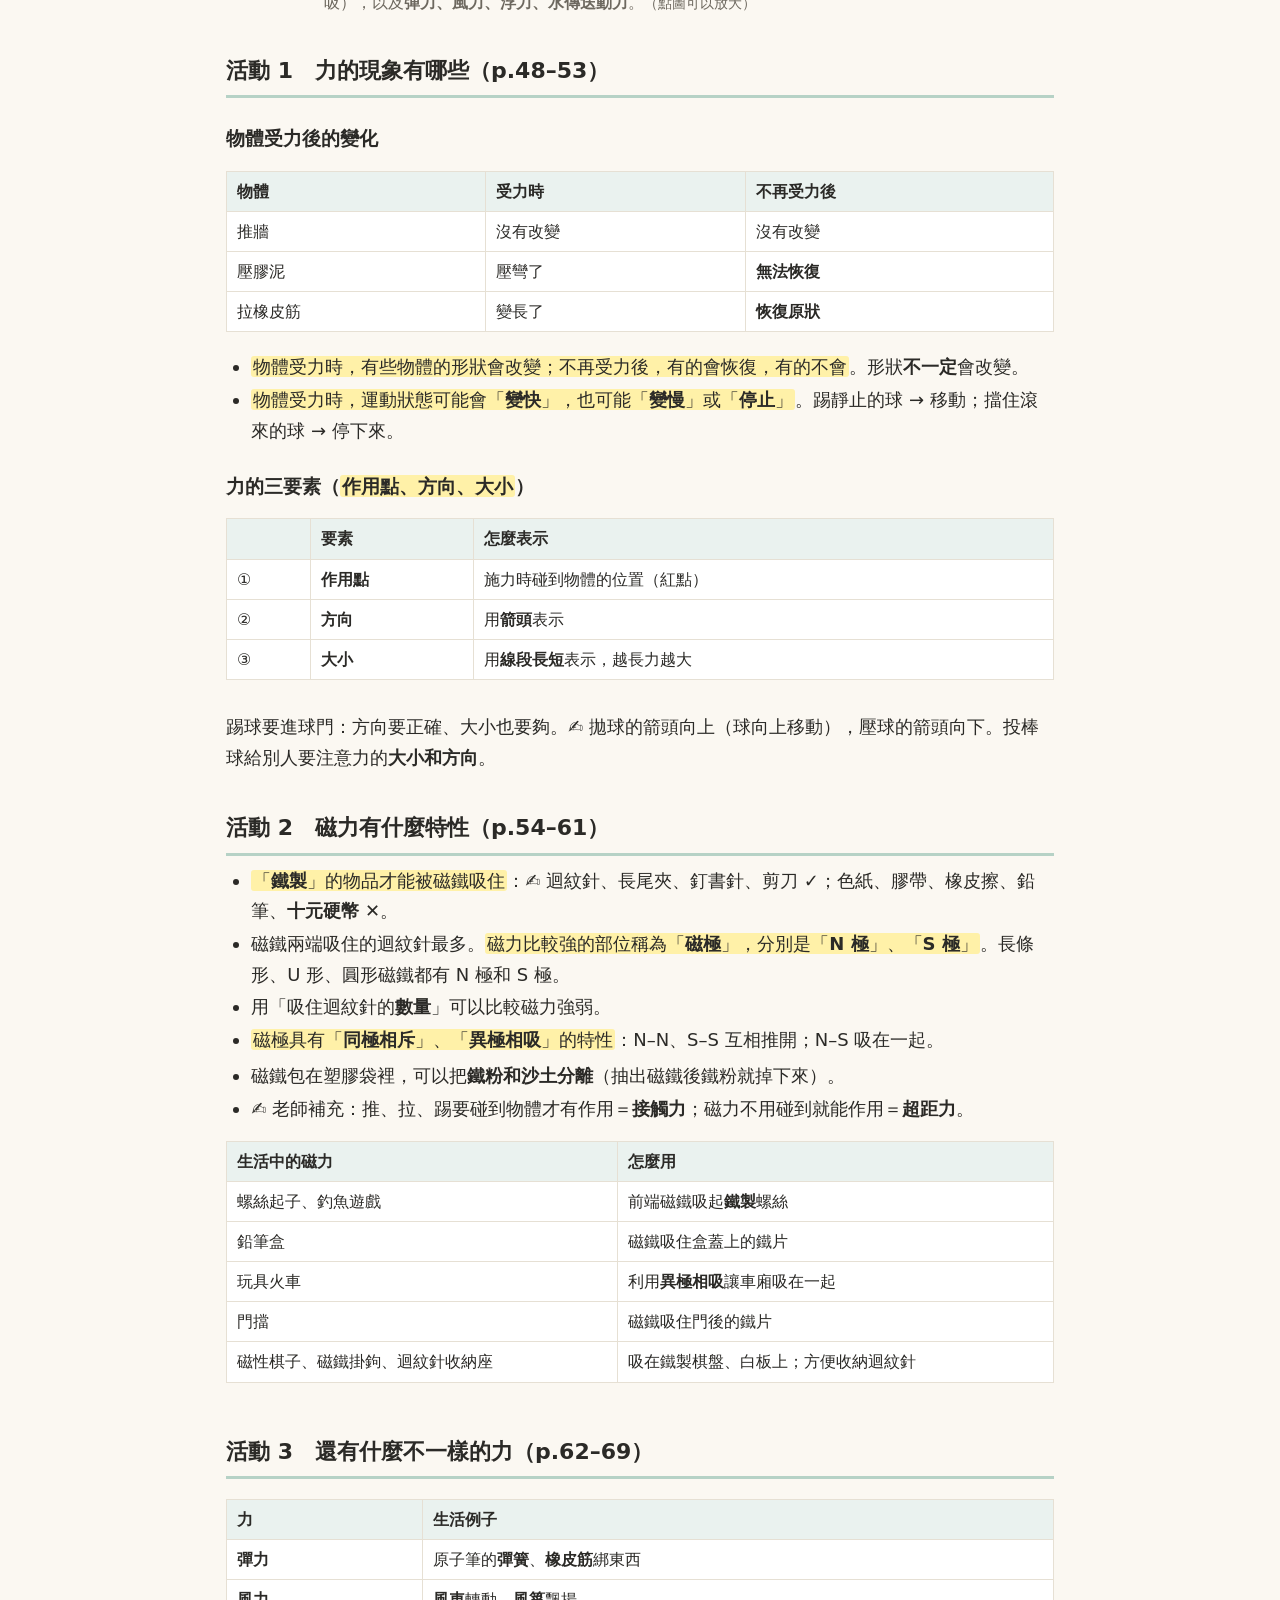
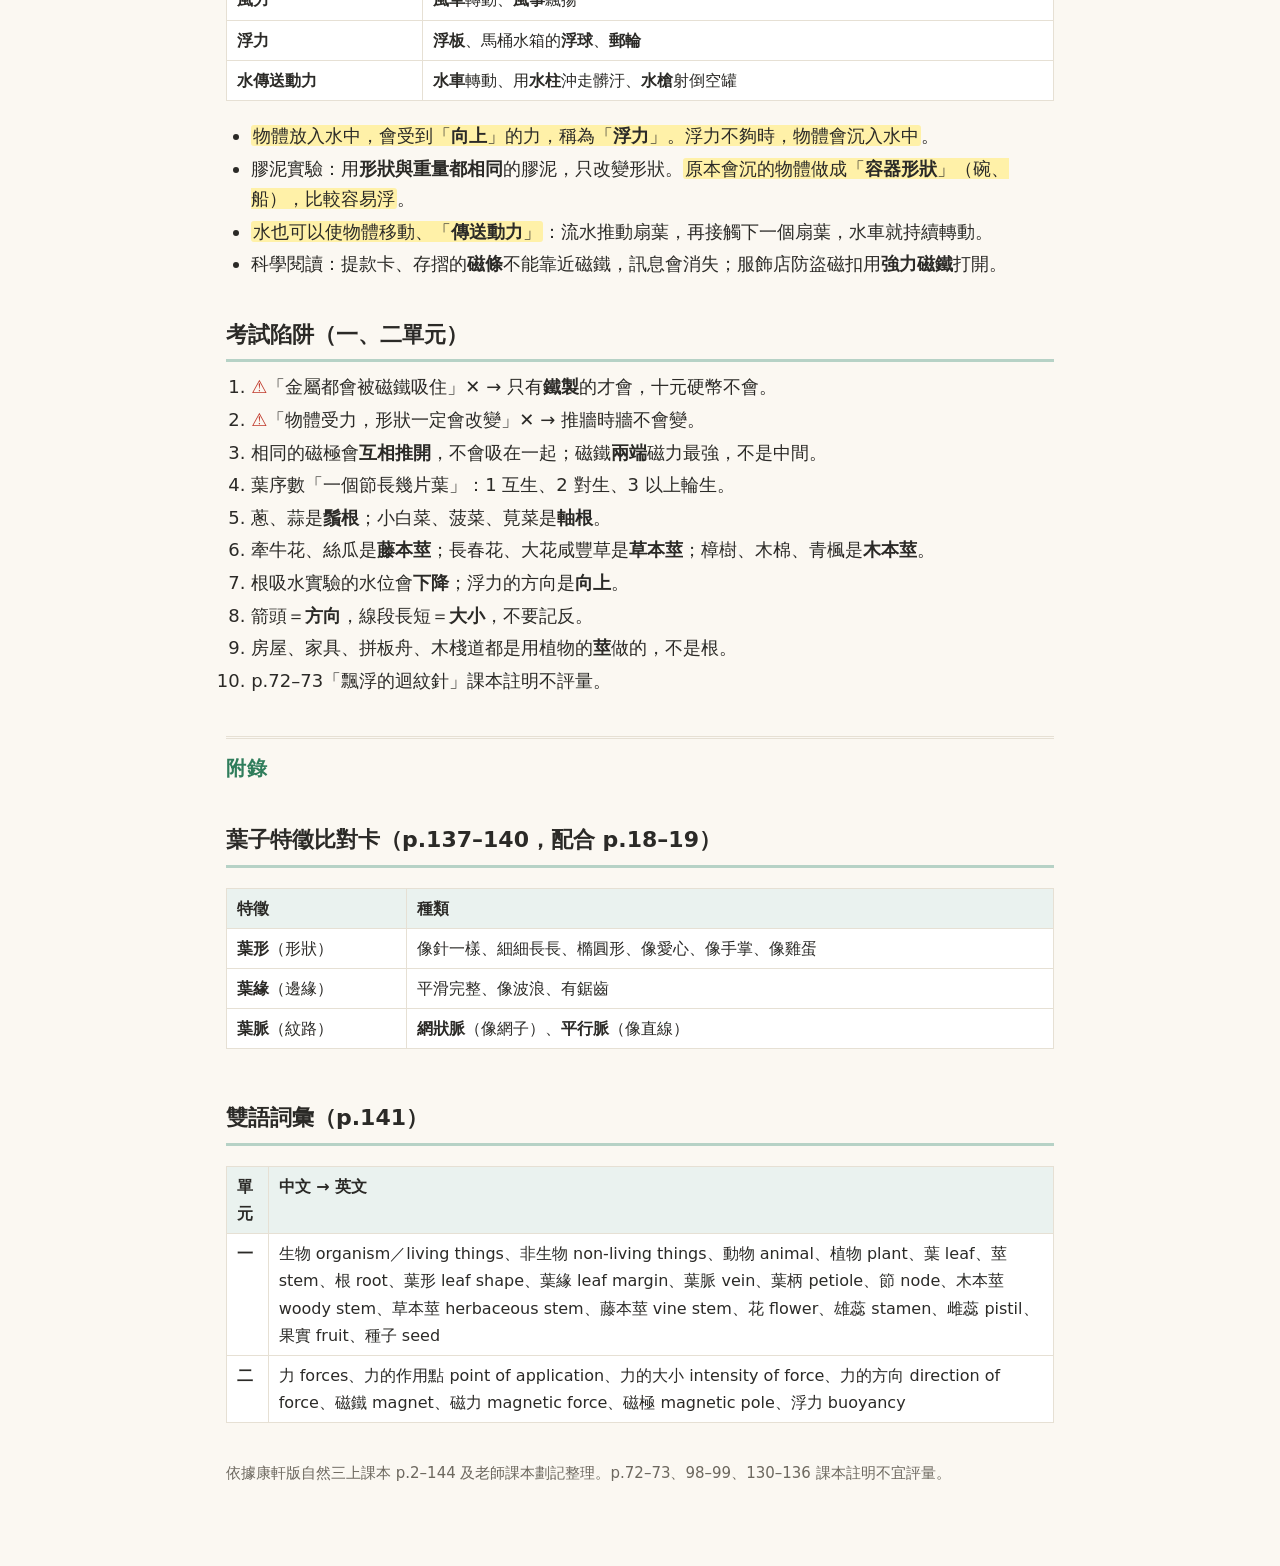
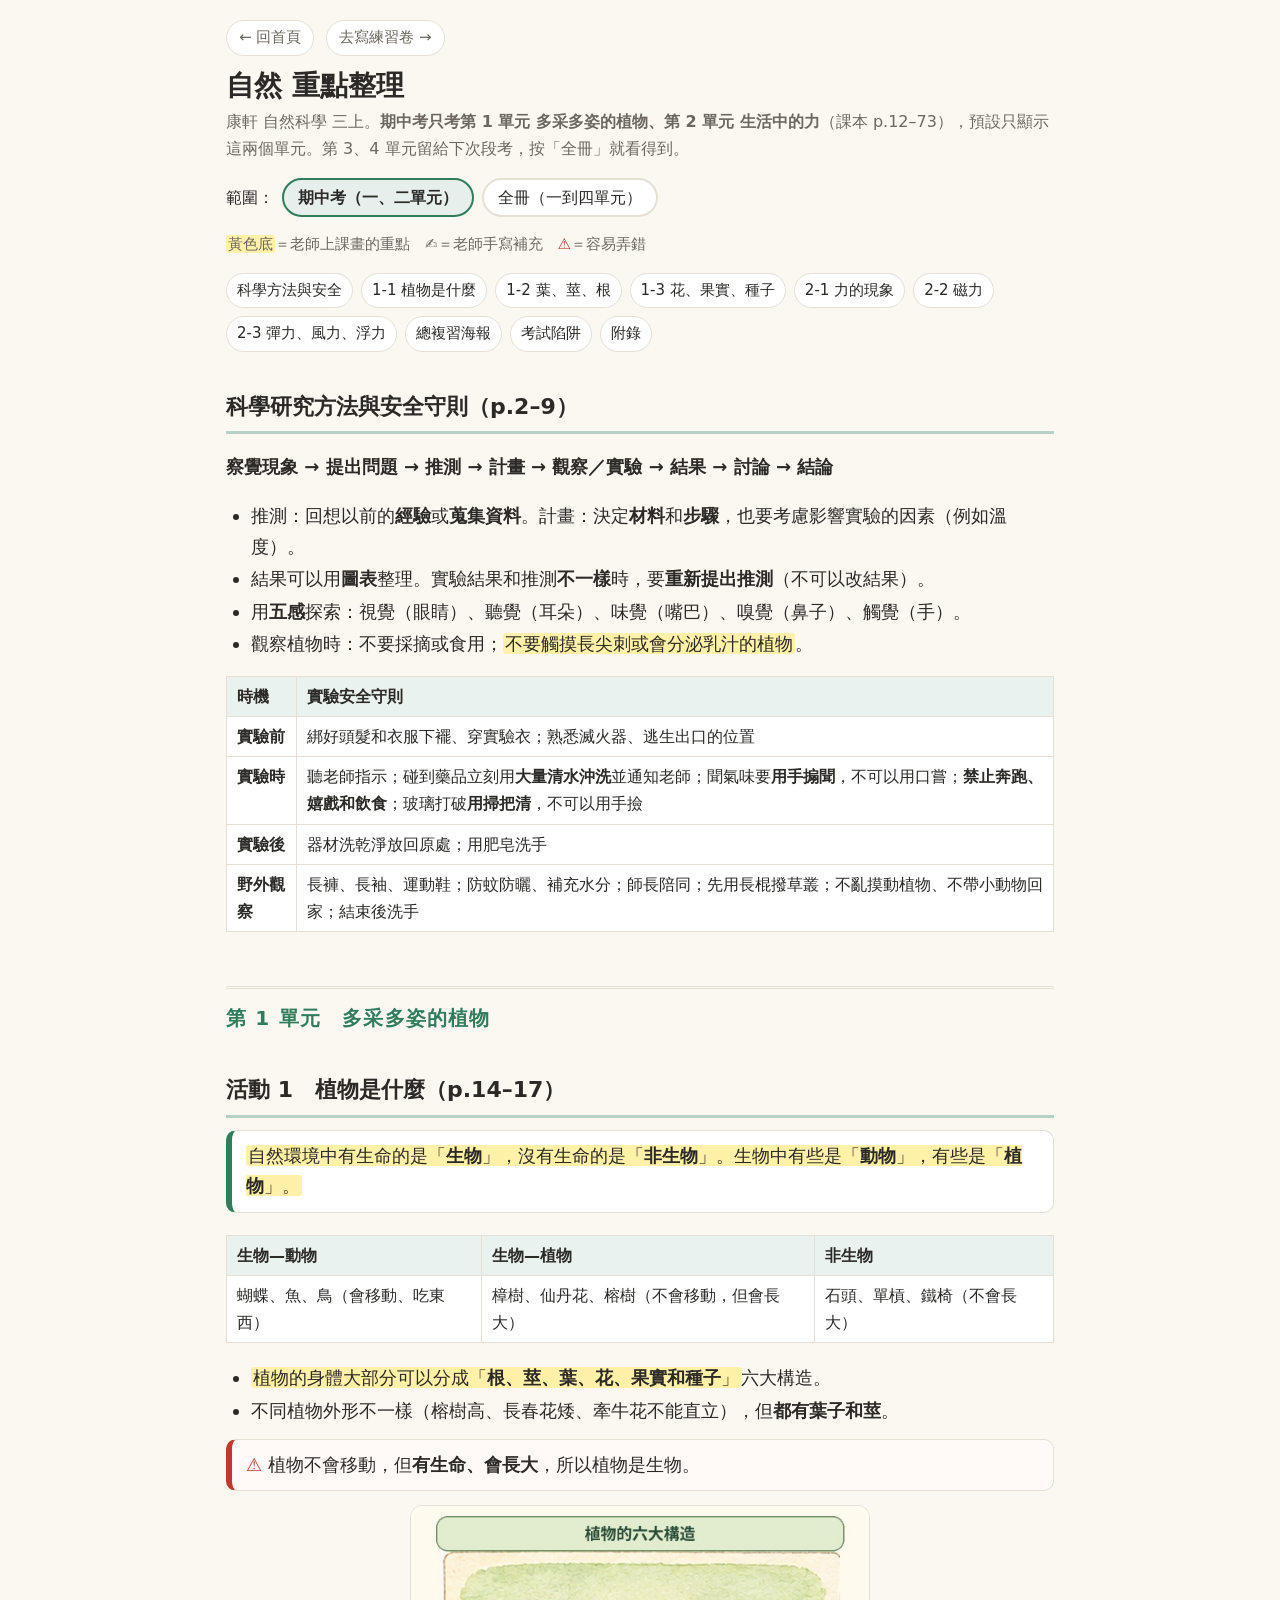
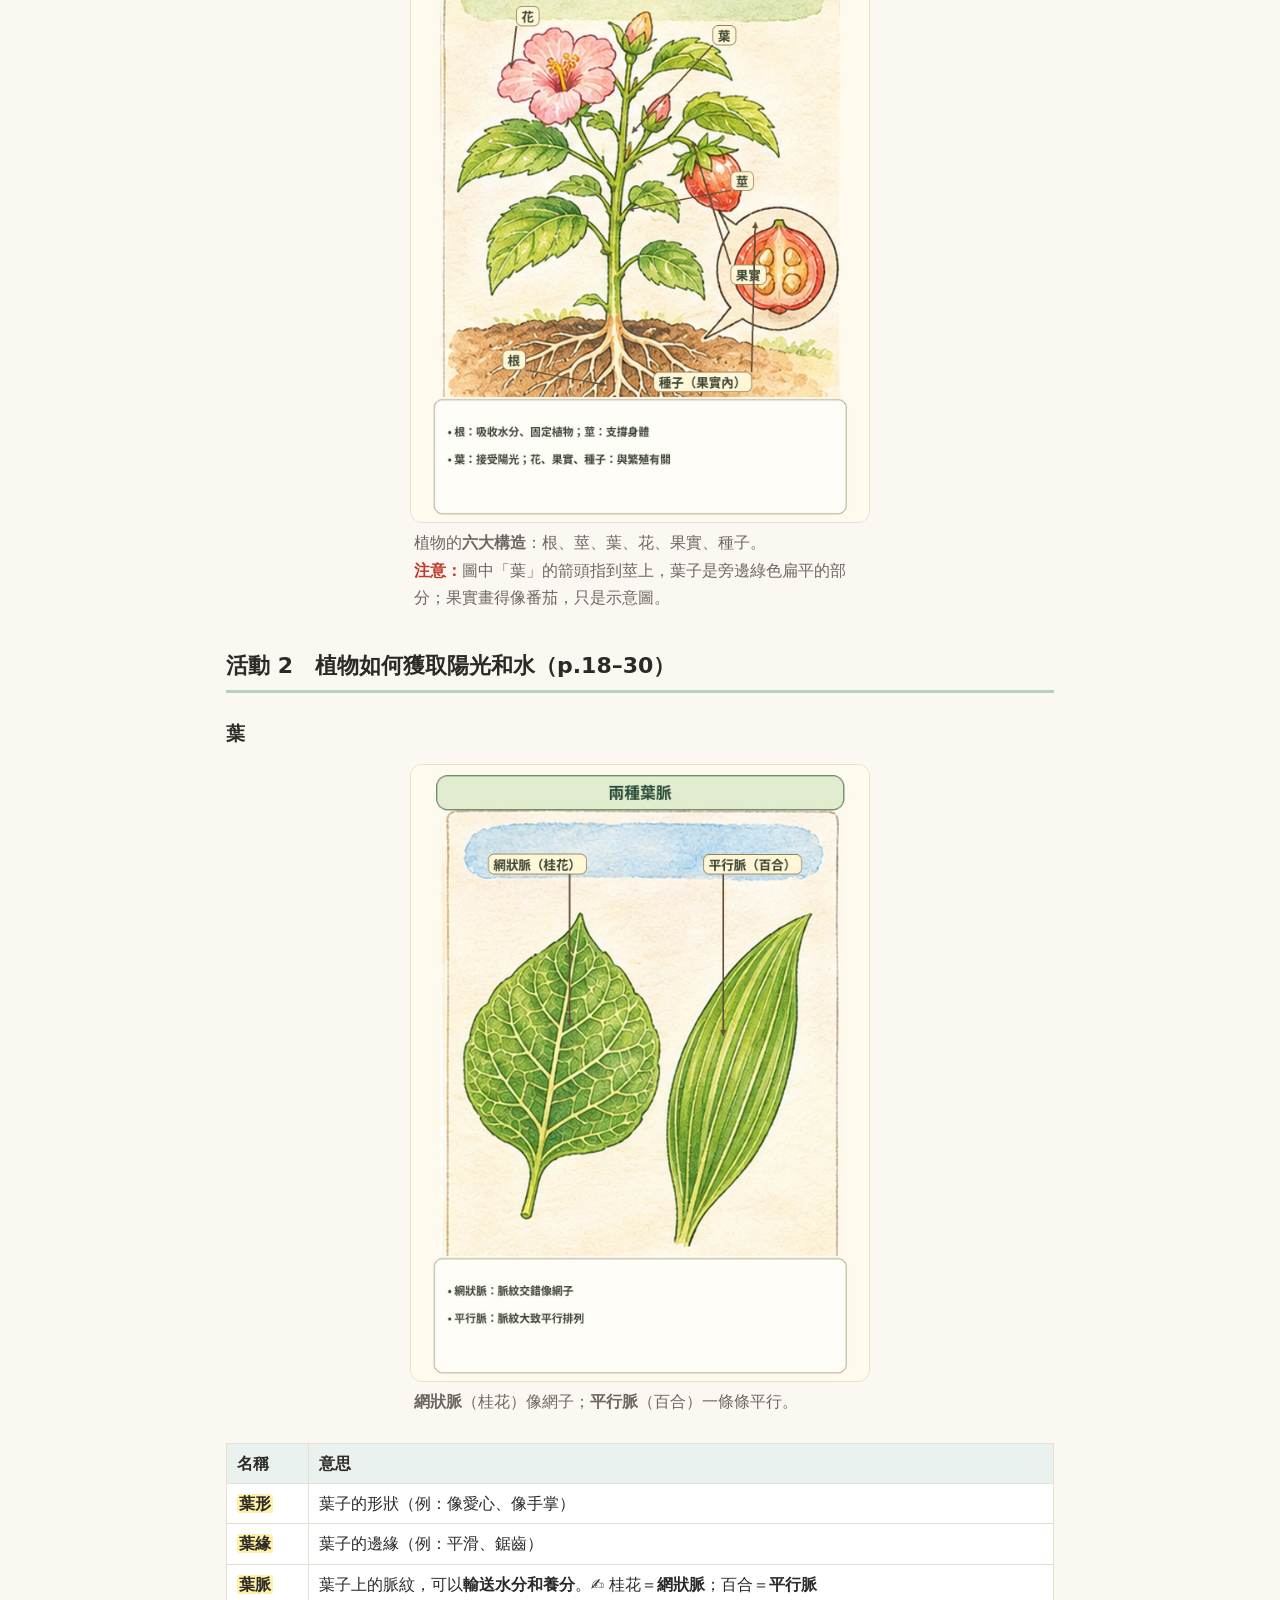
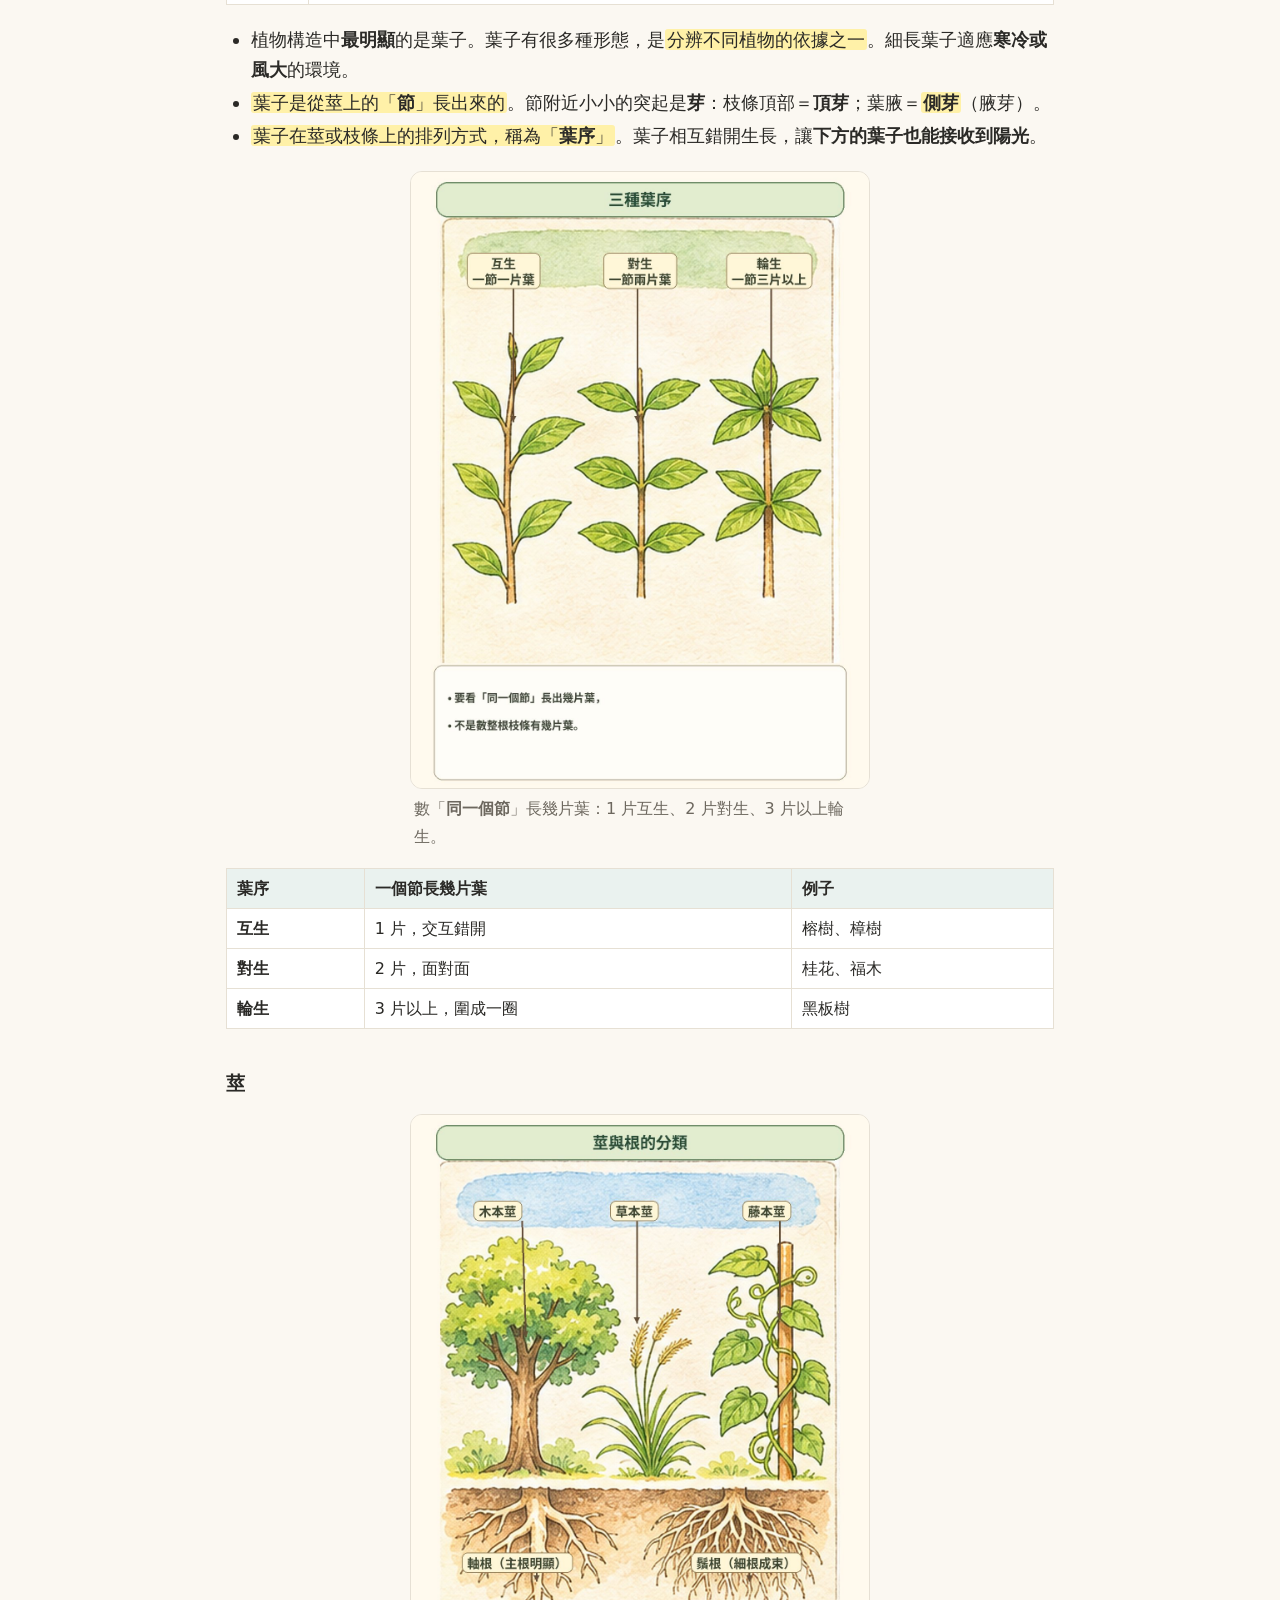
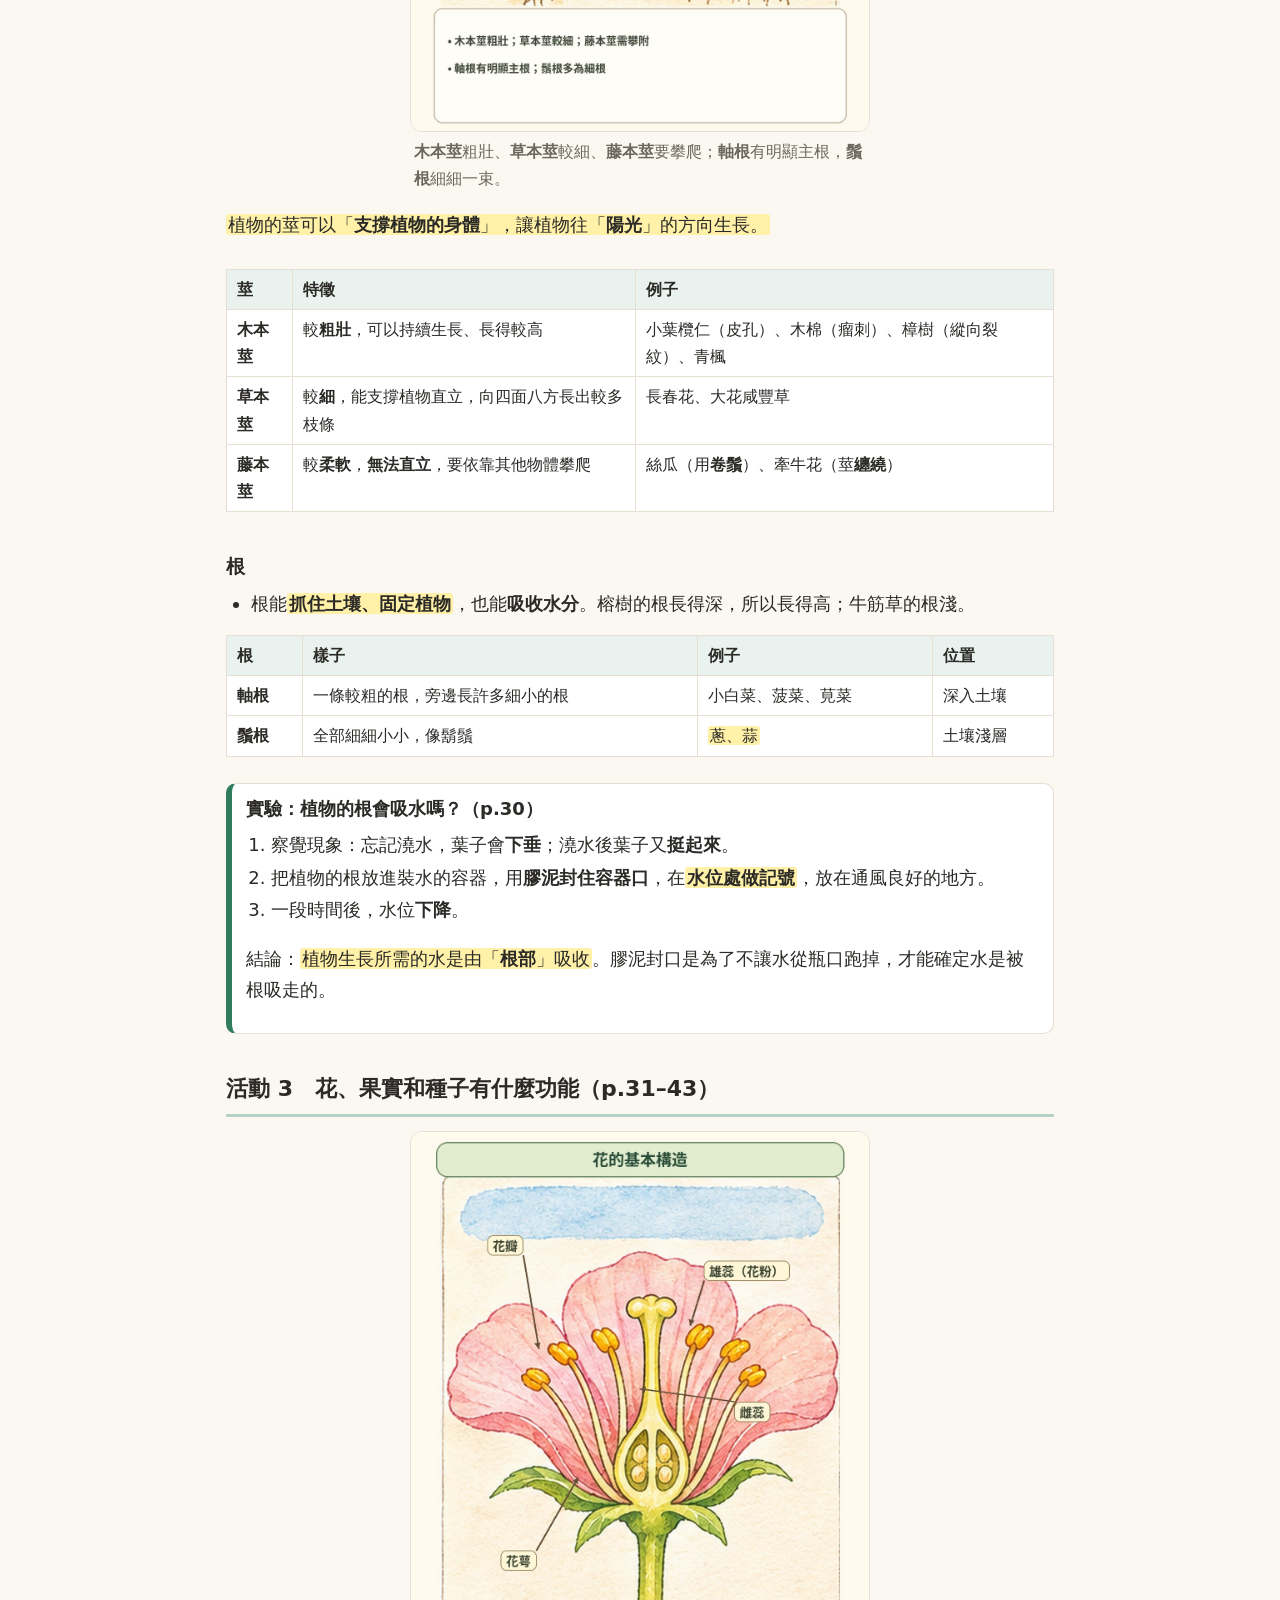
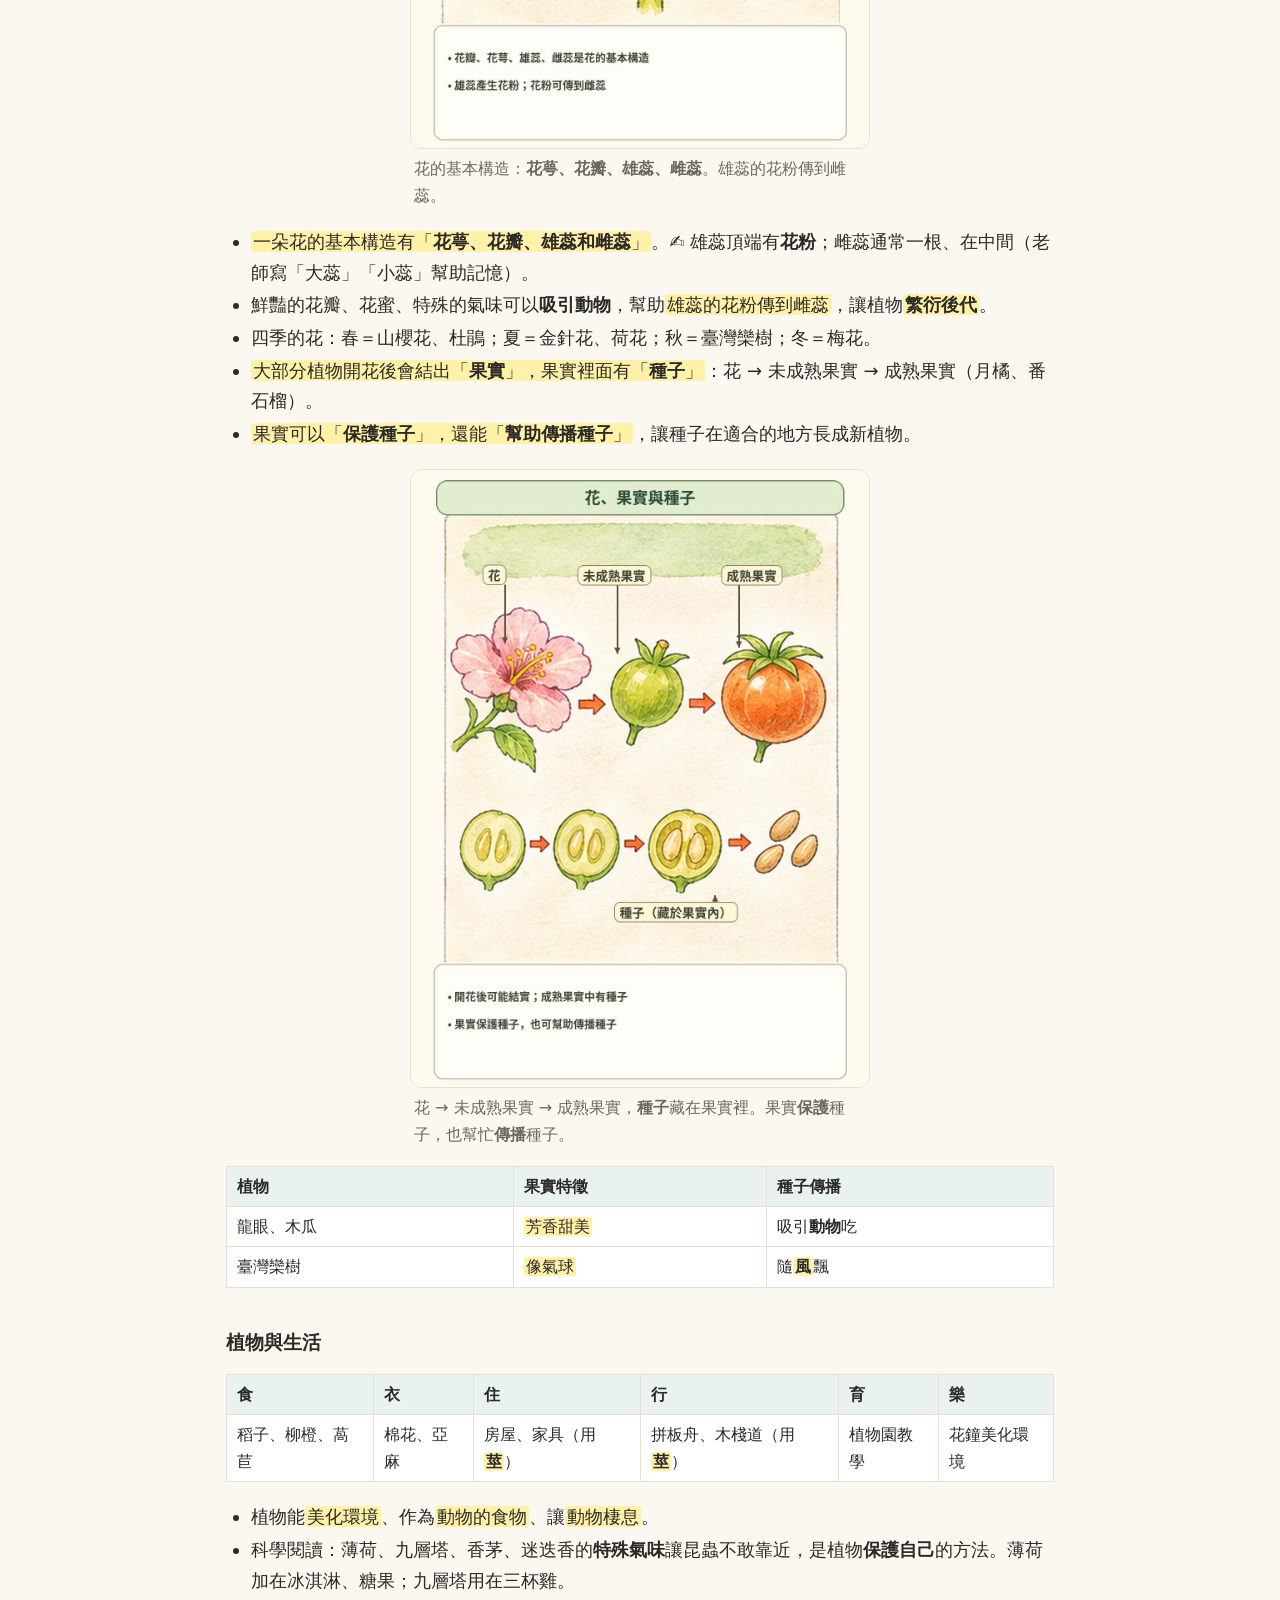
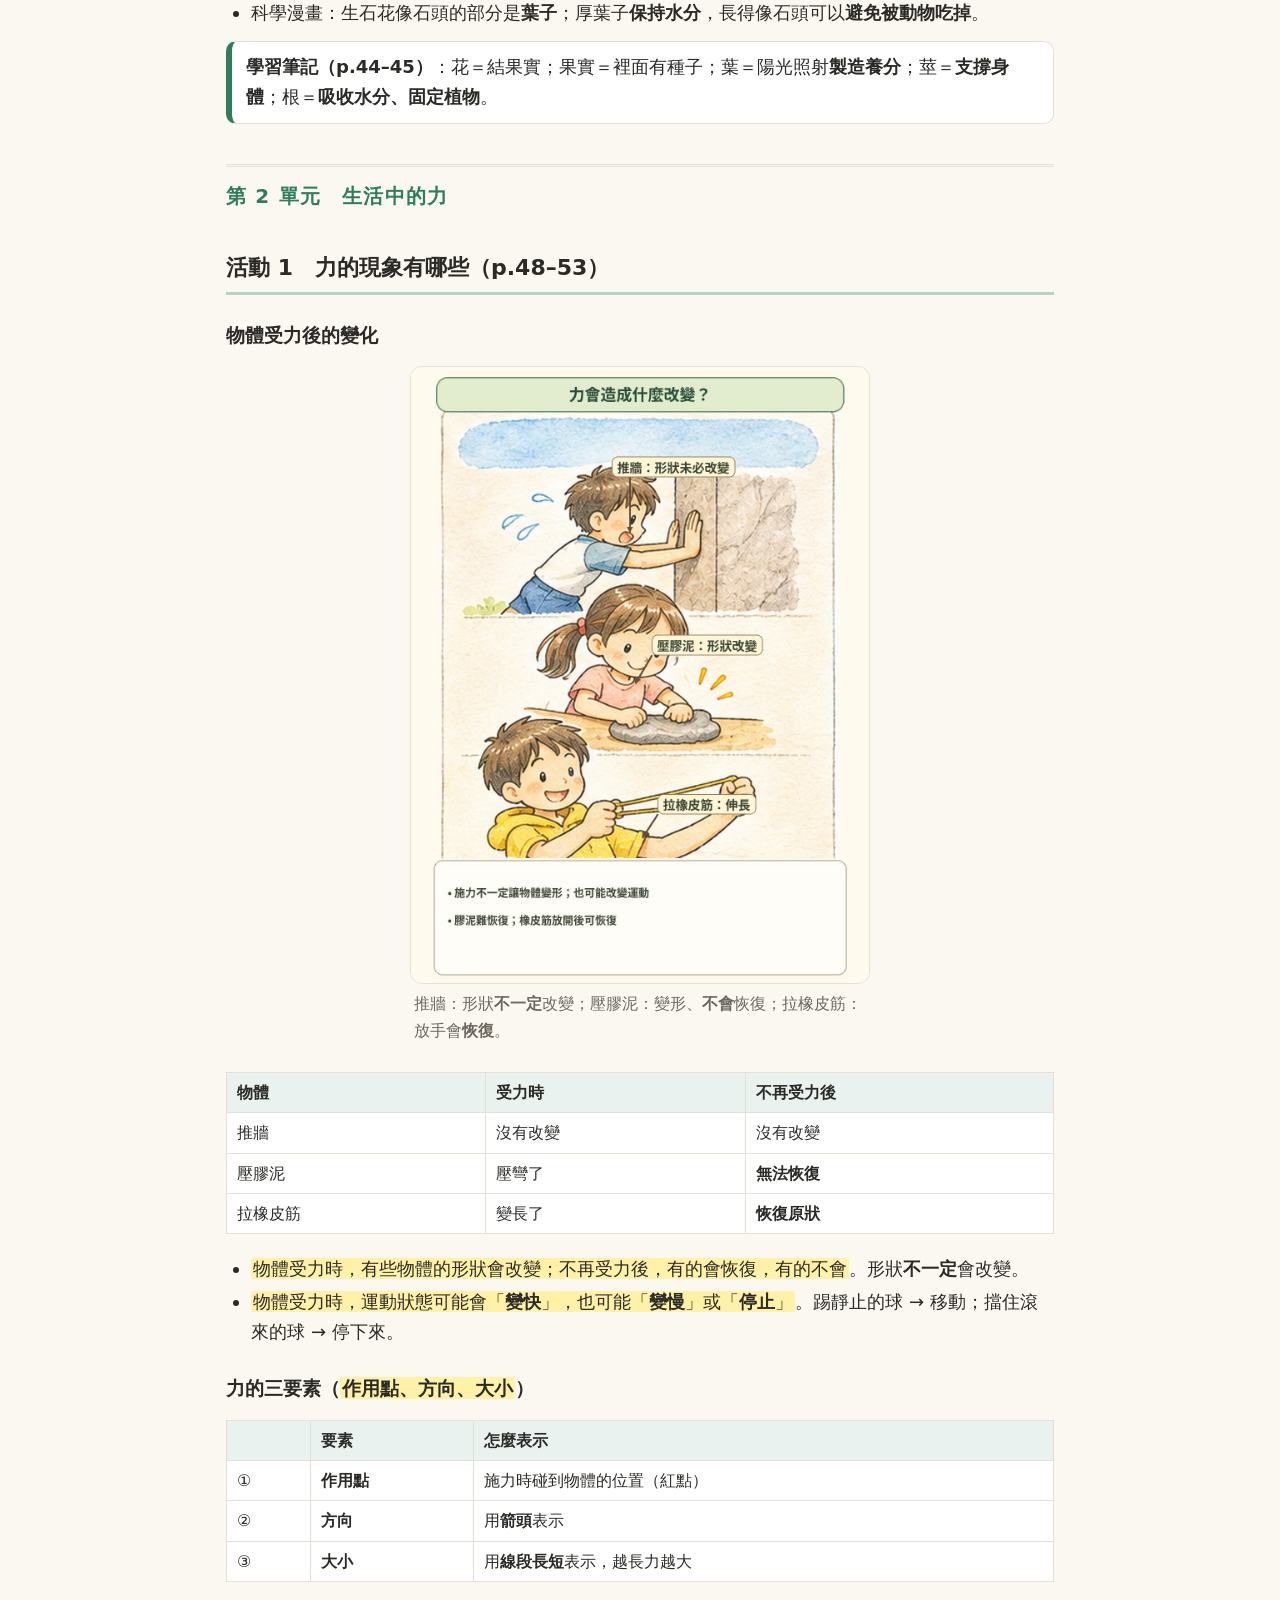
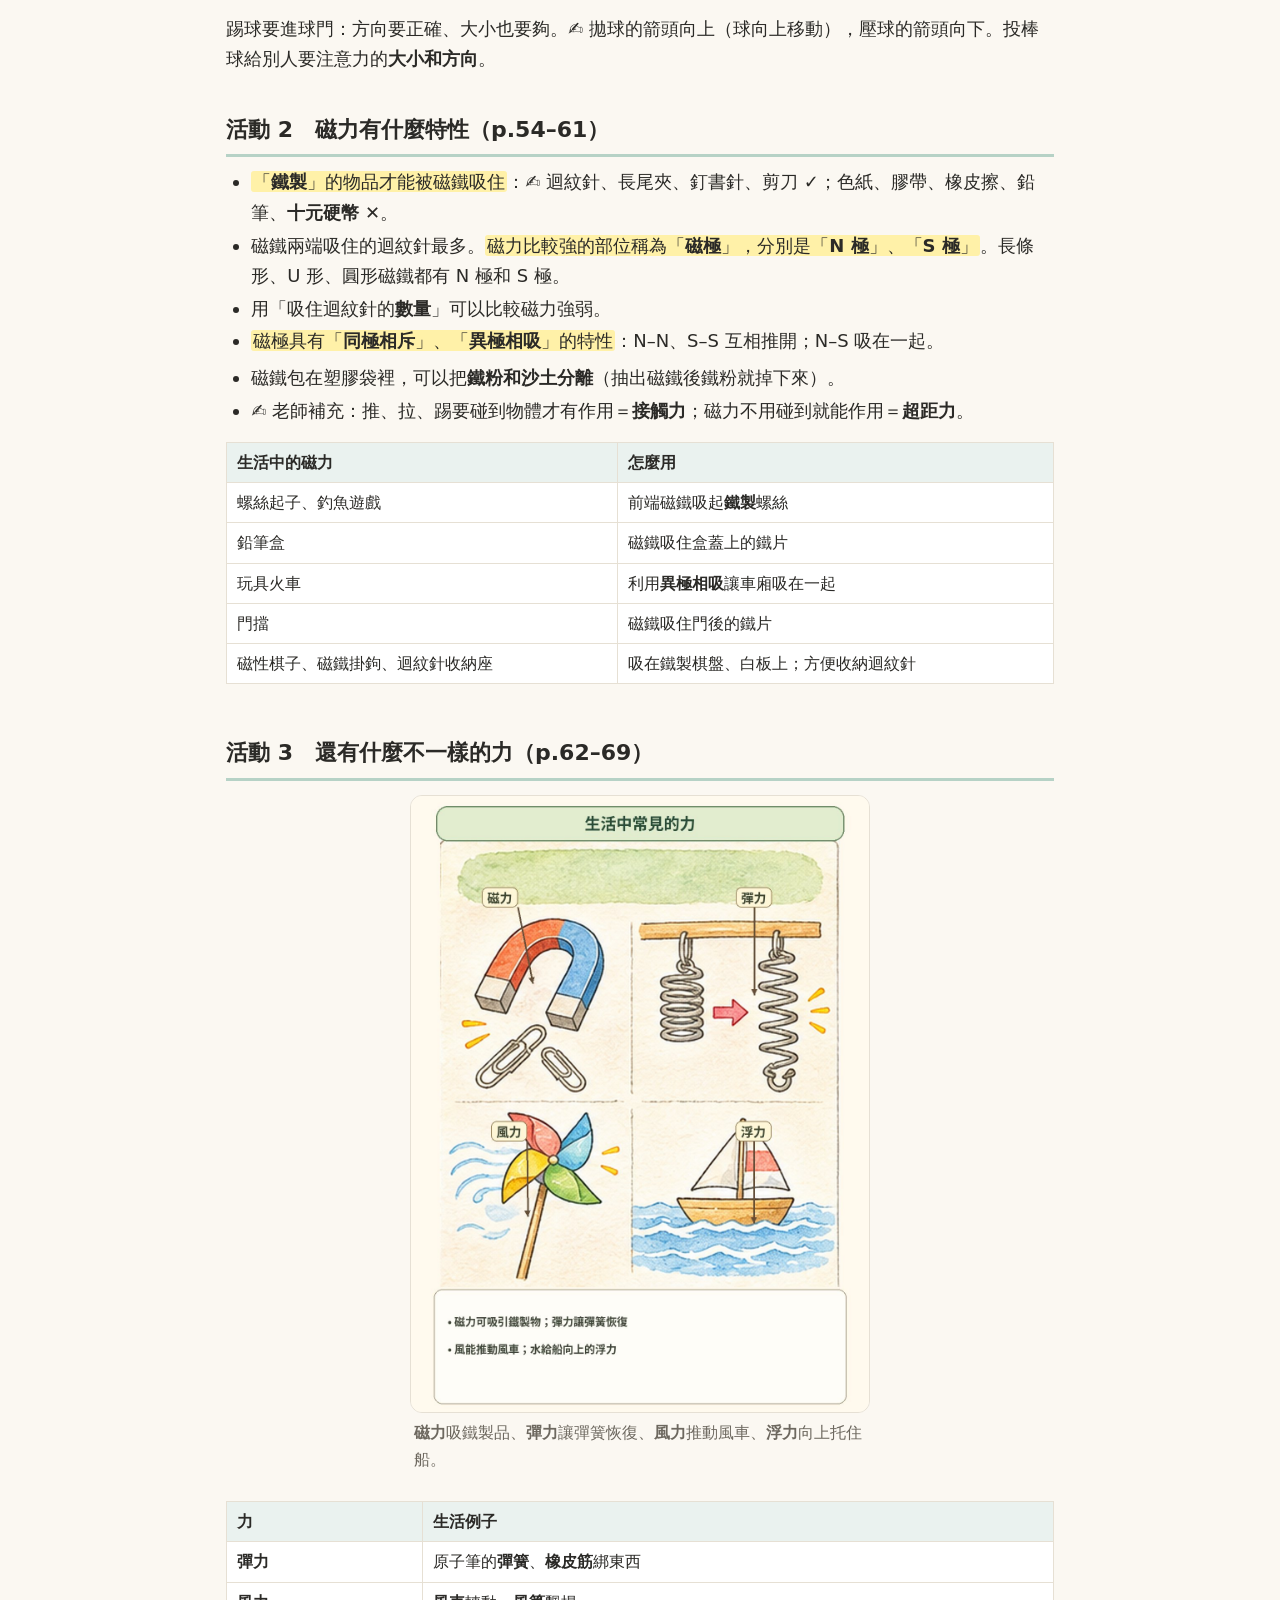
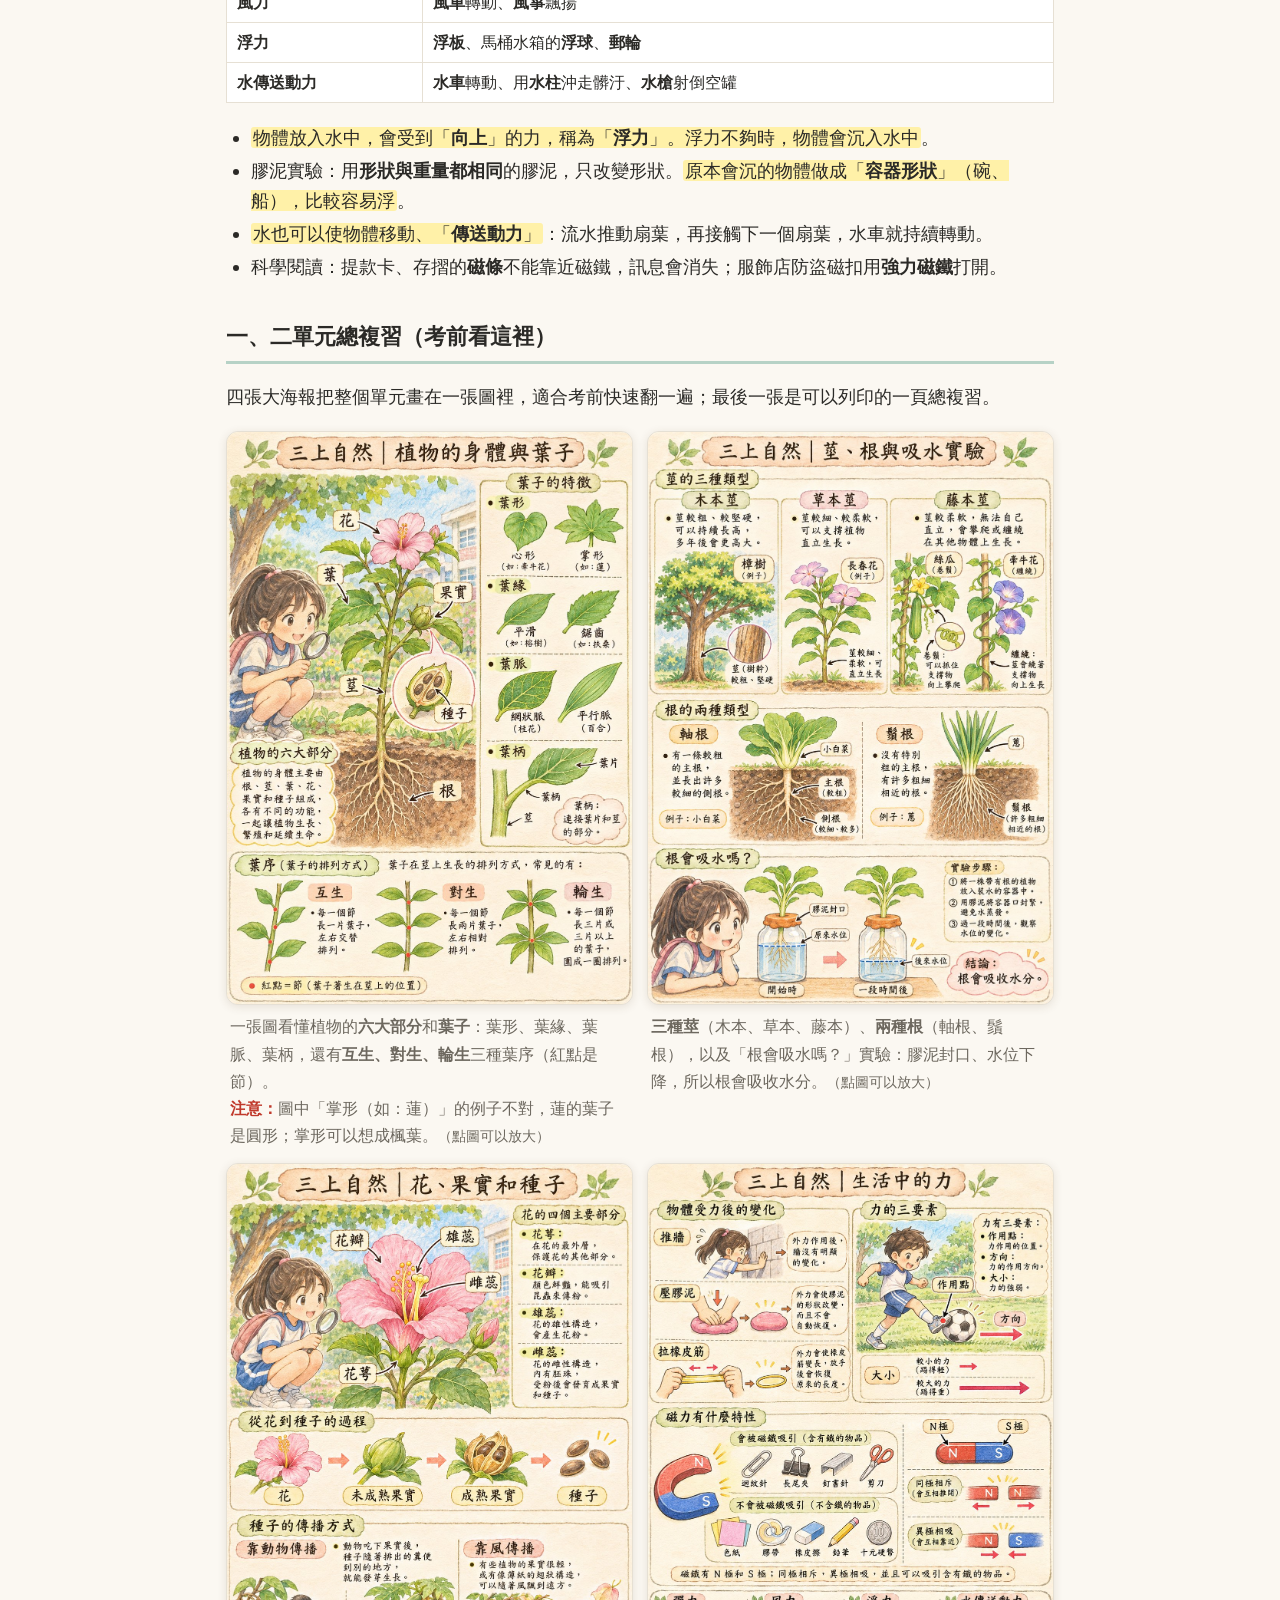
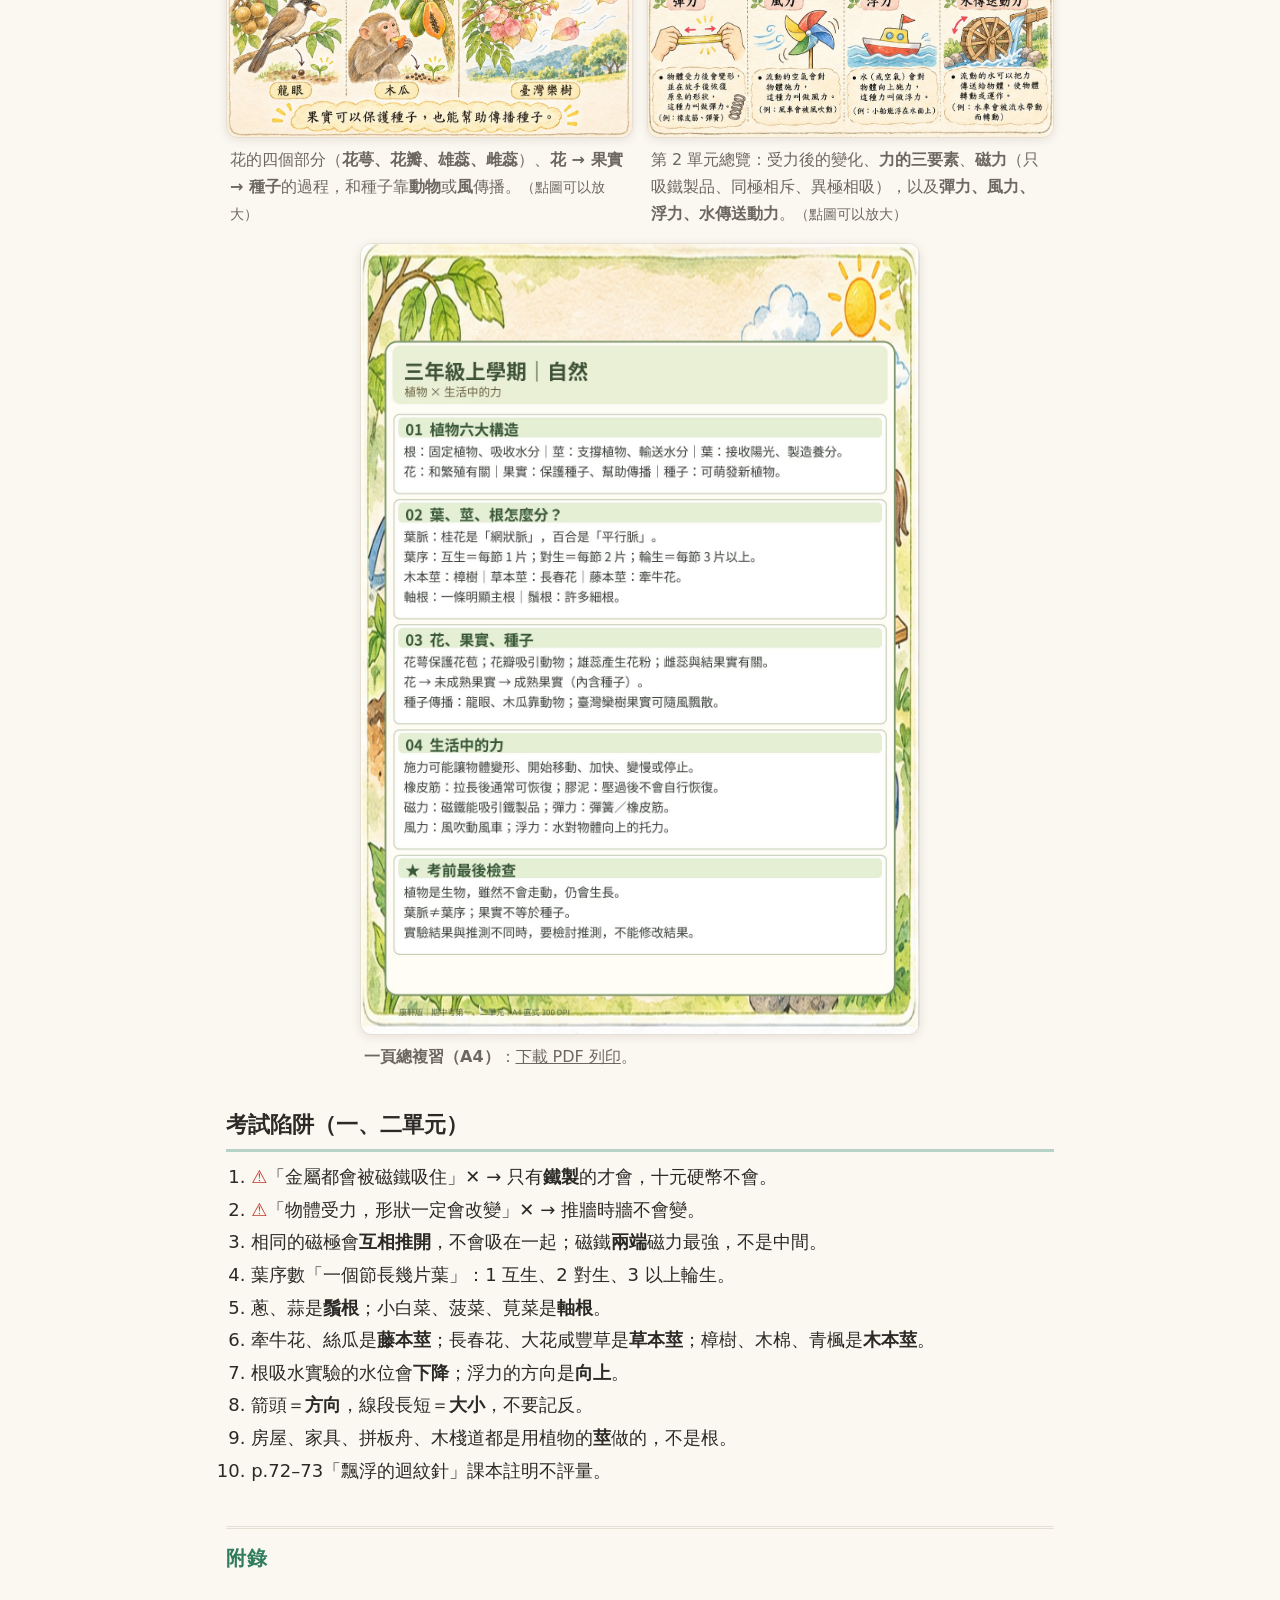
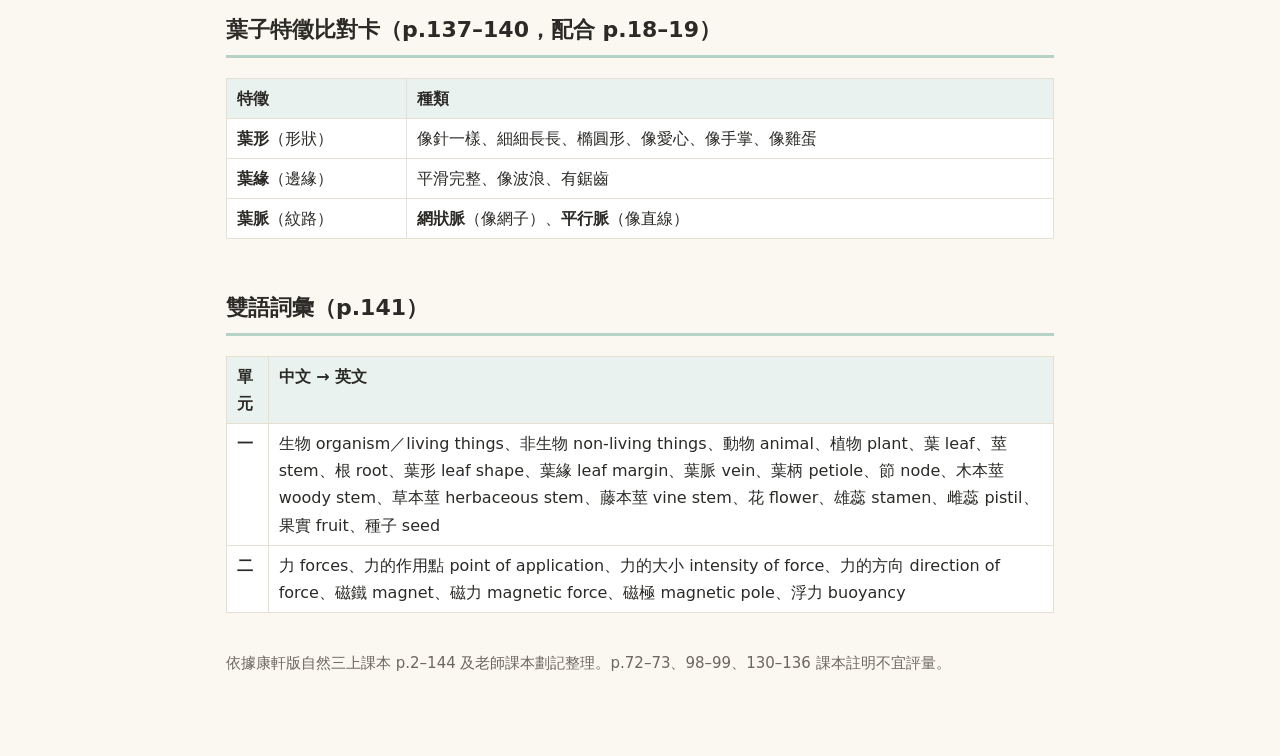
